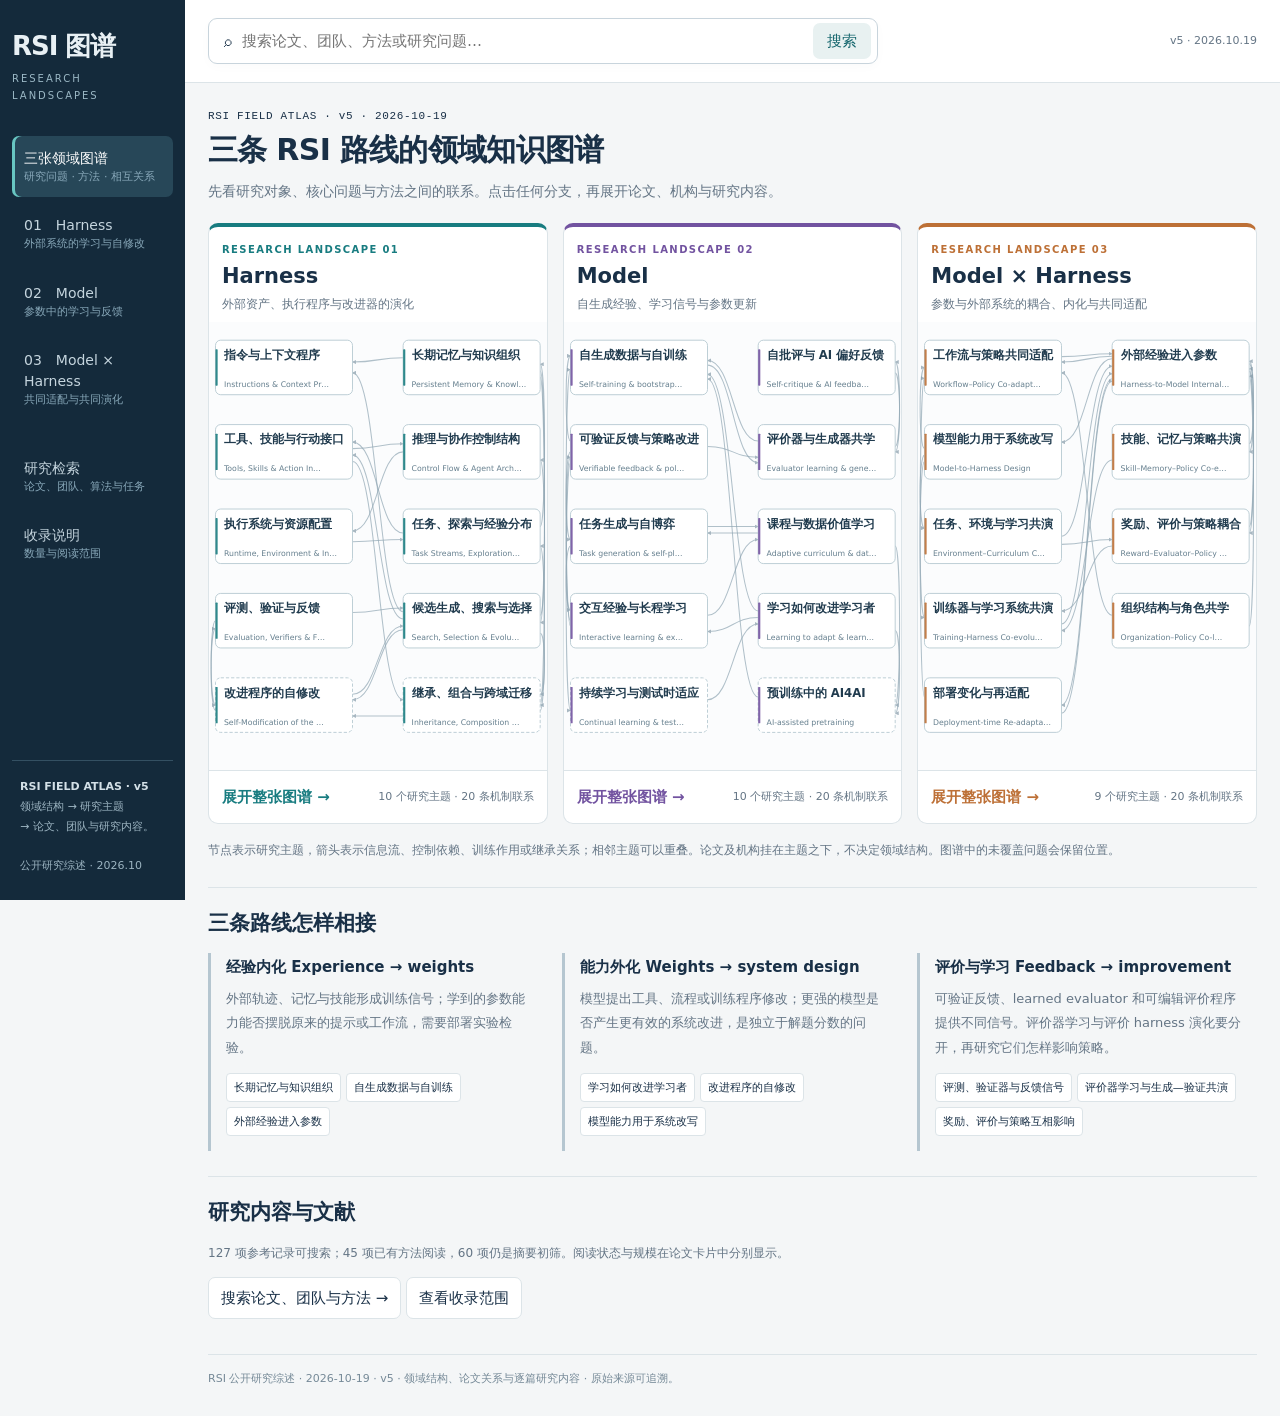
==== research/atlas/index.html @ c755823e "Rebuild RSI atlas around three field knowledge graphs and source-corrected paper explanations" ====
<!doctype html><html lang="zh-CN"><head><meta charset="utf-8"><meta name="viewport" content="width=device-width,initial-scale=1"><title>RSI 领域知识图谱 v5 · Harness / Model / Co-evolution</title><style>
:root{--ink:#193047;--muted:#647585;--line:#dce4e8;--bg:#f4f6f7;--h:#187c80;--m:#7253a0;--x:#bd7036;--paper:#fff;--soft:#edf2f4}*{box-sizing:border-box}body{margin:0;background:var(--bg);color:var(--ink);font:15px/1.75 system-ui,-apple-system,"Segoe UI","Microsoft YaHei",sans-serif}button,input,select{font:inherit}button,a{touch-action:manipulation}button{cursor:pointer;color:inherit}button:focus-visible,a:focus-visible,input:focus-visible,select:focus-visible,[tabindex]:focus-visible{outline:3px solid #d1a346;outline-offset:3px}a{color:var(--h);text-decoration:none}a:hover{text-decoration:underline}button{border:1px solid var(--line);background:white;border-radius:7px;padding:7px 12px}button:hover{background:#edf4f5}button:disabled{opacity:.45;cursor:default}.shell{display:grid;grid-template-columns:216px minmax(0,1fr);min-height:100vh}.sidebar{height:100vh;position:sticky;top:0;background:#142a3b;color:#e8f0f4;padding:29px 18px;display:flex;flex-direction:column}.brand{font-size:26px;font-weight:760;letter-spacing:-1px}.brand small{display:block;font-size:10px;font-weight:500;letter-spacing:2px;color:#9bb8c5}.nav{display:grid;gap:6px;margin-top:31px}.nav button{text-align:left;background:transparent;border:0;color:#c5d5de;padding:12px;font-size:14px;line-height:1.5}.nav button small{display:block;font-size:11px;color:#88a8b9}.nav button.active{background:#274758;color:white;box-shadow:inset 3px 0 #68c6c2}.nav button:hover{background:#203b4d}.nav .separate{margin-top:19px}.sidebar-note{margin-top:auto;font-size:11px;color:#9cb4c1;border-top:1px solid #345062;padding:16px 8px 0;line-height:1.8}.sidebar-note b{color:#d3e0e7}.body{min-width:0}.topbar{height:83px;padding:17px 33px;display:flex;align-items:center;gap:22px;border-bottom:1px solid var(--line);background:#ffffffed;position:sticky;top:0;z-index:5;backdrop-filter:blur(12px)}.searchbox{display:flex;align-items:center;gap:10px;max-width:670px;width:100%;border:1px solid #c8d4dc;border-radius:9px;padding:0 6px 0 15px;background:white;box-shadow:0 3px 12px #122c3e05}.searchbox input{border:0;outline:none;padding:9px 0;min-width:0;flex:1;background:transparent;color:var(--ink)}.searchbox button{border:0;background:#e8f1f1;color:#16676e;padding:5px 14px}.date{font-size:11px;color:var(--muted);white-space:nowrap;margin-left:auto}.content{padding:36px 34px 65px;max-width:1600px;margin:auto}.eyebrow{font-size:11px;letter-spacing:2px;color:var(--h);font-weight:750;margin-bottom:10px}h1{font-size:34px;line-height:1.35;letter-spacing:-.7px;margin:0 0 13px}h2{font-size:21px;line-height:1.5;margin:0 0 14px}h3{font-size:17px;line-height:1.5;margin:0 0 10px}p{margin:0 0 13px}.lead{font-size:16px;color:#566c7b;max-width:980px}.muted,.small{color:var(--muted)}.small{font-size:12px}.kicker{font-size:11px;letter-spacing:1.7px;font-weight:750}.route-cards{display:grid;grid-template-columns:repeat(3,minmax(0,1fr));gap:18px;margin:28px 0}.route-card{background:white;border:1px solid var(--line);border-top:3px solid var(--accent);border-radius:10px;overflow:hidden;display:flex;flex-direction:column}.route-card .inside{padding:22px 23px 14px}.route-card h2{font-size:23px;margin:5px 0 2px}.route-card .zh{font-size:13px;color:var(--muted);margin-bottom:13px}.count-row{display:flex;align-items:baseline;gap:7px;margin:9px 0}.count-row b{font-size:34px;font-weight:650;color:var(--accent)}.count-row span{font-size:12px;color:var(--muted)}.route-card .mini{width:100%;height:186px;background:#fafcfc;border-block:1px solid #edf1f3}.route-card .enter{border:0;border-radius:0;margin-top:auto;padding:13px 23px;text-align:left;color:var(--accent);font-weight:650}.route-card p{font-size:13px;line-height:1.8;min-height:69px}.summary-strip{display:grid;grid-template-columns:repeat(4,1fr);background:#eaf0f2;border:1px solid #dce5e8;border-radius:9px;padding:17px 23px;gap:16px}.summary-strip b{display:block;font-size:23px;font-weight:650}.summary-strip span{font-size:12px;color:var(--muted)}.twocol{display:grid;grid-template-columns:1.2fr 1fr;gap:24px;margin-top:28px}.panel{background:white;border:1px solid var(--line);border-radius:10px;padding:23px}.panel p{font-size:13px}.feature{padding:11px 0;border-bottom:1px solid #edf0f2}.feature:last-child{border:0}.feature strong{font-size:14px}.feature p{margin:3px 0;color:var(--muted);font-size:13px}.legend{display:flex;gap:16px;flex-wrap:wrap;font-size:11px;color:var(--muted);align-items:center}.line{display:inline-block;width:24px;border-top:2px solid #315f80;vertical-align:middle;margin-right:5px}.line.compare{border-color:#bd8642;border-top-style:dashed}.line.member{border-color:#b7c9ce}.route-head{border-left:4px solid var(--accent);padding-left:19px;margin:1px 0 21px}.route-head .lead{font-size:14px;max-width:1100px}.route-stats{display:flex;gap:8px;flex-wrap:wrap;margin:14px 0}.pill,.badge{display:inline-block;padding:3px 9px;background:#eef3f4;border:1px solid #dce6e9;border-radius:15px;font-size:11px;line-height:1.65}.pill.methods,.badge.methods{background:#e7f3ef;border-color:#bdd8cd;color:#276653}.pill.screened,.badge.screened{background:#f9f2e7;border-color:#e9d8b9;color:#8b622f}.badge.small-scale{background:#f1eef7;border-color:#d8cde9;color:#7253a0}.reading-paths{display:grid;grid-template-columns:repeat(3,1fr);gap:14px;margin-bottom:22px}.path{border:1px solid var(--line);background:white;border-radius:8px;padding:15px 17px}.path h3{font-size:14px}.path p{font-size:12px;color:var(--muted)}.path-links{display:flex;gap:5px;flex-wrap:wrap}.path-links button{font-size:11px;padding:3px 7px;border-radius:4px}.toolbar{display:flex;gap:9px;flex-wrap:wrap;align-items:center;margin-bottom:12px}.toolbar select{max-width:250px;border:1px solid #cddae1;background:white;border-radius:6px;padding:6px 9px;color:var(--ink);font-size:12px}.toolbar label{font-size:12px;color:var(--muted);display:flex;align-items:center;gap:5px}.toolbar .spacer{flex:1}.toolbar button{font-size:12px;padding:5px 10px}.graph-layout{display:grid;grid-template-columns:minmax(0,1fr) 292px;gap:17px;align-items:start}.graph-panel{border:1px solid #ccd9df;border-radius:9px;background:white;overflow:hidden}.graph-top{padding:13px 15px;display:flex;align-items:center;gap:15px;border-bottom:1px solid var(--line);font-size:12px}.graph-top b{font-size:13px}.graph-viewport{height:670px;overflow:auto;background:#f9fbfc;scrollbar-color:#b7cbd3 #edf1f4;position:relative}.graph-svg{font-family:system-ui,-apple-system,"Segoe UI","Microsoft YaHei",sans-serif;display:block;max-width:none;touch-action:auto}.graph-svg .node{cursor:pointer;outline:none}.graph-svg .work rect{fill:white;stroke:#c8d6df;stroke-width:1.25}.graph-svg .work.screened rect{stroke-dasharray:4 3}.graph-svg .work.selected rect{stroke:var(--accent);stroke-width:3;fill:#f1f8f7}.graph-svg .node:hover rect,.graph-svg .node:focus rect{stroke:#385f78;stroke-width:2.5}.graph-svg .node.dim{opacity:.25}.graph-svg .wire{fill:none;stroke:#bacbd2;stroke-width:1;opacity:.52}.graph-svg .paper-edge{fill:none;stroke:#3f698a;stroke-width:1.6;opacity:.62}.graph-svg .paper-edge.analytic{stroke:#b58445;stroke-dasharray:6 4}.graph-svg .paper-edge.focus{stroke-width:3;opacity:1}.graph-svg .paper-edge.dim{opacity:.08}.edge-hit{fill:none;stroke:transparent;stroke-width:15;cursor:pointer}.topic rect{fill:#eaf2f4;stroke:#bcd1d8;stroke-width:1.2}.topic text{font-size:15px;font-weight:650;fill:#284c61}.inspector{background:white;border:1px solid var(--line);border-radius:9px;padding:19px;max-height:725px;overflow:auto;position:sticky;top:101px}.inspector h2{font-size:19px;overflow-wrap:anywhere}.inspector p{font-size:13px}.inspector .label{font-size:10px;color:var(--muted);letter-spacing:1px;margin:17px 0 5px}.primary{background:#1a6272;color:white;border-color:#1a6272;width:100%;margin:7px 0}.primary:hover{background:#24566a}.org-tags{display:flex;gap:5px;flex-wrap:wrap;margin:8px 0}.org-tags button{font-size:10px;padding:3px 7px;border-radius:4px;color:#456278}.relation-item{border-top:1px solid var(--line);padding:11px 0;text-align:left}.relation-item button{border:0;padding:0;background:none;text-align:left;font-size:13px;color:var(--h)}.relation-item .small{font-size:10px}.relation-item p{font-size:12px;margin:4px 0}.context-box{background:#f0f5f6;padding:12px;border-radius:6px;margin:12px 0;font-size:12px}.graph-caption{padding:11px 15px;font-size:11px;color:var(--muted);border-top:1px solid var(--line)}details{margin-top:19px;border:1px solid var(--line);border-radius:8px;background:white}summary{cursor:pointer;padding:13px 17px;font-size:13px;font-weight:650}.details-body{padding:0 17px 15px}.related-strip{display:flex;gap:8px;flex-wrap:wrap}.related-strip button{font-size:12px;padding:5px 9px}.results-grid{display:grid;grid-template-columns:repeat(2,minmax(0,1fr));gap:14px}.result-card{background:white;border:1px solid var(--line);border-left:3px solid var(--accent,#8a9baa);border-radius:7px;padding:17px 19px;text-align:left}.result-card h3{font-size:17px;color:#185c7b;margin:8px 0 5px}.result-card .snippet{font-size:13px;margin:8px 0;color:#3e566b}.result-card .team{font-size:11px;color:var(--muted)}.result-card .bottom{display:flex;justify-content:space-between;align-items:center;margin-top:11px}.result-card button{font-size:11px;padding:4px 8px}.query-info{font-size:13px;color:var(--muted);margin:12px 0 18px}.empty{padding:45px;border:1px dashed #bdcdd6;text-align:center;color:var(--muted);grid-column:1/-1}.paper-modal{width:min(1080px,95vw);max-height:91vh;border:1px solid #ccd9df;border-radius:12px;padding:0;color:var(--ink);box-shadow:0 24px 100px #132c3b35;background:white}.paper-modal::backdrop{background:#122b3d8c;backdrop-filter:blur(3px)}.modal-head{padding:25px 31px 19px;border-bottom:1px solid var(--line);background:#f7f9fa;position:relative}.close{position:absolute;right:17px;top:15px;border:0;background:transparent;font-size:25px;padding:0 8px}.modal-head h2{font-size:26px;margin:7px 35px 6px 0;line-height:1.4}.official-title{font-size:12px;color:var(--muted);max-width:900px}.modal-body{padding:24px 31px 31px}.abstract-question{font-size:18px;line-height:1.65;border-left:3px solid var(--accent);padding-left:16px;margin-bottom:21px}.axis-grid{display:grid;grid-template-columns:1fr 1fr;gap:16px 24px}.axis{border-top:1px solid var(--line);padding-top:13px}.axis h3{font-size:14px;color:#244d64;display:flex;align-items:center;gap:8px;margin-bottom:7px}.axis .letter{font-size:11px;font-weight:700;color:var(--accent);background:#edf3f4;width:25px;height:25px;display:inline-grid;place-items:center;border-radius:4px}.axis p{font-size:14px;line-height:1.9;white-space:pre-line}.card-meta{margin:23px 0;background:#f4f7f8;border:1px solid #e2e8eb;border-radius:7px;padding:15px 18px;font-size:12px}.card-meta p{margin:5px 0}.card-meta b{color:#476373}.source-links{display:flex;gap:8px;flex-wrap:wrap;margin:11px 0}.source-links a{font-size:12px;border:1px solid var(--line);padding:4px 9px;border-radius:5px;background:white}.relationship-grid{display:grid;grid-template-columns:1fr 1fr;gap:0 22px}.backmap{font-size:12px;margin-top:12px}.notice{font-size:12px;color:#53697a;border-left:3px solid #c6d7df;padding:7px 13px;margin:14px 0}.footer{font-size:11px;color:#758997;margin-top:35px;border-top:1px solid var(--line);padding-top:14px}.coverage-table{width:100%;border-collapse:collapse;font-size:13px}.coverage-table th,.coverage-table td{padding:10px;border-bottom:1px solid var(--line);text-align:left}.source-status{font-size:11px;color:#667c89;margin:9px 0}.relation-examples{display:grid;gap:7px}.relation-examples button{text-align:left;font-size:12px}.mini text{font-family:inherit}.graph-toggle{background:#eef4f5;border:1px solid #cfdee5}.graph-toggle.active{background:#d7e8eb}.tablewrap{overflow:auto}.mobile-title{display:none}
@media(min-width:1800px){.content{padding-left:48px;padding-right:48px}}@media(max-width:1280px){.shell{grid-template-columns:185px minmax(0,1fr)}.sidebar{padding:24px 12px}.content{padding:28px 22px}.topbar{padding:15px 22px}.route-cards{gap:11px}.route-card .inside{padding:18px}.graph-layout{grid-template-columns:minmax(0,1fr) 255px}.inspector{padding:15px}.reading-paths{grid-template-columns:1fr 1fr}.route-card p{min-height:92px}.route-card .mini{height:170px}}@media(max-width:1050px){.graph-layout{grid-template-columns:1fr}.inspector{position:static;max-height:450px}.route-cards{grid-template-columns:1fr}.route-card p{min-height:0}.route-card .mini{height:200px}.route-card{display:grid;grid-template-columns:1fr 1fr}.route-card .enter{grid-column:1/-1}.summary-strip{grid-template-columns:1fr 1fr}.twocol{grid-template-columns:1fr}.results-grid{grid-template-columns:1fr}}@media(max-width:700px){.shell{display:block}.sidebar{position:static;height:auto;padding:16px 17px}.brand{font-size:22px}.brand small{display:none}.nav{display:flex;gap:3px;overflow-x:auto;margin-top:13px}.nav button{font-size:12px;white-space:nowrap;padding:8px 10px}.nav button small,.sidebar-note{display:none}.nav .separate{margin-top:0}.topbar{position:sticky;height:66px;padding:10px 15px;gap:4px}.date{display:none}.content{padding:25px 17px}h1{font-size:28px}.route-card{display:flex}.route-cards{gap:17px}.reading-paths,.axis-grid,.relationship-grid{grid-template-columns:1fr}.graph-viewport{height:550px}.modal-head,.modal-body{padding:20px}.modal-head h2{font-size:23px}.abstract-question{font-size:16px}.toolbar .spacer{display:none}.toolbar select{max-width:100%}.source-links a{font-size:11px}.summary-strip{padding:15px}.date{display:none}.graph-top{flex-wrap:wrap}.graph-caption{line-height:1.6}.graph-panel{border-radius:7px}}
@media print{.sidebar,.topbar,.toolbar,.close,.inspector,.footer{display:none}.shell{display:block}.content{padding:0}.graph-viewport{height:auto;overflow:visible}.paper-modal{position:static;display:block;width:100%;max-height:none;box-shadow:none;border:0}.axis{break-inside:avoid}.axis-grid{display:block}body{background:white}}
/* Field-level knowledge maps. Paper graphs remain a separate reading layer. */
:root{--domain-edge:#91a7b4}.sidebar{width:auto}.content{max-width:1720px;margin:0 auto;padding-top:24px}.domain-header{margin:0 0 20px}.domain-header h1{font-size:30px;line-height:1.35;margin:4px 0 8px}.domain-header p{margin:0;color:var(--muted);font-size:14px}.field-grid{display:grid;grid-template-columns:repeat(3,minmax(0,1fr));gap:15px}.field-card{min-width:0;background:white;border:1px solid var(--line);border-top:4px solid var(--accent);border-radius:10px;overflow:hidden}.field-head{padding:18px 18px 8px}.field-head .kicker{font-size:10px;font-weight:700;letter-spacing:.14em;color:var(--accent)}.field-head h2{margin:2px 0;font-size:23px}.field-head p{margin:2px 0;font-size:12px;line-height:1.7;color:var(--muted)}.field-network{display:block;width:100%;height:auto;background:#fbfcfd;font-family:system-ui,-apple-system,"Segoe UI","Microsoft YaHei",sans-serif}.field-network .concept-node{cursor:pointer;outline:none}.field-network .concept-box{fill:#fff;stroke:#b8cad2;stroke-width:1.4}.field-network .concept-node:hover .concept-box,.field-network .concept-node:focus .concept-box{stroke:var(--accent);stroke-width:2.4;fill:#f4f9fa}.field-network .selected .concept-box{fill:#edf6f6;stroke:var(--accent);stroke-width:2.8}.field-network .concept-node.dim{opacity:.25}.field-network .concept-edge{fill:none;stroke:var(--domain-edge);stroke-width:1.6;opacity:.7}.field-network .concept-edge.focus{stroke:var(--accent);stroke-width:2.7;opacity:1}.field-network .concept-edge.dim{opacity:.12}.field-network .concept-hit{fill:none;stroke:transparent;stroke-width:12;cursor:pointer}.field-network .concept-kind{fill:var(--accent);opacity:.9}.field-network .concept-node.meta .concept-box{stroke-dasharray:5 3}.field-foot{padding:12px 18px;border-top:1px solid var(--line);display:flex;gap:7px;align-items:center;justify-content:space-between}.field-foot button{border:0;background:none;color:var(--accent);padding:3px 0;font-weight:650}.field-foot span{font-size:11px;color:var(--muted)}.map-caption{font-size:12px;color:var(--muted);margin:16px 0 20px;line-height:1.8}.concept-crossings{margin-top:25px;border-top:1px solid var(--line);padding-top:20px}.concept-crossings h2{font-size:21px;margin:0 0 14px}.bridge-grid{display:grid;grid-template-columns:repeat(3,minmax(0,1fr));gap:14px}.bridge{border-left:3px solid #b5c6d0;padding:3px 15px}.bridge h3{font-size:15px;margin:0 0 8px}.bridge p{font-size:13px;line-height:1.9;color:var(--muted);margin:0}.mode-bar{display:flex;gap:6px;align-items:center;margin:14px 0}.mode-bar button{padding:7px 14px;border:1px solid var(--line);border-radius:6px;background:white}.mode-bar button.active{background:var(--ink);border-color:var(--ink);color:#fff}.mode-bar .small{margin-left:auto}.domain-layout{display:grid;grid-template-columns:minmax(0,1fr) 340px;gap:18px;align-items:start}.domain-canvas{background:#fff;border:1px solid var(--line);border-radius:9px;overflow:hidden}.domain-canvas .field-network{min-height:420px}.canvas-label{padding:12px 18px;border-bottom:1px solid var(--line);display:flex;gap:15px;align-items:center;font-size:13px}.canvas-label button{margin-left:auto;font-size:12px;background:white;border:1px solid var(--line);border-radius:5px;padding:3px 8px}.domain-inspector{border:1px solid var(--line);background:white;border-radius:9px;padding:21px;max-height:820px;overflow:auto;position:sticky;top:100px}.domain-inspector h2{font-size:21px;line-height:1.45;margin:5px 0 3px}.domain-inspector .en-title{font-size:12px;color:var(--muted);margin:0 0 16px}.domain-inspector p{font-size:13px;line-height:1.9;margin:12px 0}.domain-inspector h3{font-size:13px;margin:20px 0 8px}.topic-list{display:flex;flex-wrap:wrap;gap:6px}.topic-chip{display:inline-block;font-size:12px;line-height:1.65;padding:5px 9px;background:#f0f5f7;border:1px solid #e0e9ed;border-radius:5px}.topic-relation{border-top:1px solid var(--line);padding:10px 0}.topic-relation button{font-size:13px;text-align:left;color:var(--accent);padding:0;border:0;background:transparent}.topic-relation p{font-size:12px;color:var(--muted);margin:4px 0}.source-notes{font-size:11px;color:var(--muted)}.source-notes a{margin-right:8px}.flow-strip{display:flex;flex-wrap:wrap;gap:6px;align-items:center;padding:12px 0 16px}.flow-strip span{padding:6px 10px;background:white;border:1px solid var(--line);border-radius:5px;font-size:12px}.flow-strip i{font-style:normal;color:var(--accent)}.domain-lower{margin-top:22px}.domain-lower h2{font-size:20px;margin:0 0 12px}.facet-grid{display:grid;grid-template-columns:repeat(3,minmax(0,1fr));gap:13px}.facet{padding:16px;border:1px solid var(--line);background:#fff;border-radius:8px}.facet h3{margin:0 0 6px;font-size:14px}.facet p{font-size:12px;color:var(--muted);margin:0;line-height:1.9}.attachment-list{display:grid;grid-template-columns:repeat(3,minmax(0,1fr));gap:12px}.attachment{padding:15px;border:1px solid var(--line);border-radius:8px;background:#fff;min-width:0}.attachment .work-name{font-size:16px;font-weight:700;text-align:left;background:none;border:0;padding:0;color:var(--accent)}.attachment p{font-size:12px;line-height:1.8;margin:7px 0}.attachment .team{font-size:11px;color:var(--muted)}.attachment .small{font-size:11px}.attachment .badge{font-size:10px}.mapping-title{display:flex;align-items:center;flex-wrap:wrap;gap:12px;margin-bottom:12px}.mapping-title h2{margin:0;margin-right:auto}.mapping-title label{font-size:12px}.mapping-title select{padding:5px;max-width:200px;background:white;border:1px solid var(--line)}.version-stamp{font-family:monospace;color:var(--accent);font-size:11px;letter-spacing:.06em}.empty-concept{padding:20px;border:1px dashed #b6cad2;border-radius:7px;background:#f6fafb}.domain-inspector ul{padding-left:18px;margin:8px 0}.domain-inspector li{font-size:13px;line-height:1.9;margin-bottom:6px}.field-example-note{font-size:11px;color:var(--muted);padding:7px 18px 12px;margin:0}.node-kind-legend{font-size:11px;display:flex;flex-wrap:wrap;gap:12px;color:var(--muted)}.node-kind-legend span:before{content:'';display:inline-block;width:8px;height:8px;border:1px solid var(--accent);border-radius:2px;margin-right:5px}.node-kind-legend .meta:before{border-style:dashed}.paper-domain-tags{margin:13px 0;display:flex;gap:6px;flex-wrap:wrap}.paper-domain-tags button{font-size:12px;padding:5px 9px;border:1px solid #c9dce1;color:#286675;background:#f4f9fa;border-radius:5px}.domain-edge-detail{font-size:13px;line-height:1.9}.domain-navtopics{display:flex;flex-wrap:wrap;gap:5px;margin:12px 0}.domain-navtopics button{font-size:11px;padding:4px 7px;background:white;border:1px solid var(--line);border-radius:4px}
@media(max-width:1450px){.shell{grid-template-columns:185px minmax(0,1fr)}.sidebar{padding:24px 12px}.content{padding-left:23px;padding-right:23px}.topbar{padding-left:23px;padding-right:23px}.field-head{padding:14px 13px 5px}.field-foot{padding:10px 13px}.field-head h2{font-size:21px}.domain-layout{grid-template-columns:minmax(0,1fr) 300px}.domain-inspector{padding:16px}}
@media(max-width:1150px){.field-grid{gap:9px}.field-head h2{font-size:19px}.field-head p{font-size:11px}.domain-layout{grid-template-columns:1fr}.domain-inspector{position:static;max-height:none}.domain-canvas .field-network{max-height:760px}.attachment-list{grid-template-columns:repeat(2,minmax(0,1fr))}.facet-grid{grid-template-columns:1fr 1fr}}
@media(max-width:850px){.field-grid{grid-template-columns:1fr}.field-card{max-width:560px;width:100%;margin:0 auto}.field-head h2{font-size:25px}.field-head p{font-size:13px}.bridge-grid,.facet-grid{grid-template-columns:1fr}.domain-header h1{font-size:26px}.content{padding:22px 16px}.domain-canvas{overflow:auto}.domain-canvas .field-network{min-width:570px;min-height:0}.attachment-list{grid-template-columns:1fr}.field-foot{font-size:14px}.mode-bar{flex-wrap:wrap}.mode-bar .small{margin-left:0}.domain-inspector h2{font-size:22px}.domain-inspector p{font-size:14px}.field-grid{gap:22px}.mapping-title select{max-width:100%}}
@media print{.field-grid{grid-template-columns:1fr}.field-card{break-inside:avoid}.domain-layout{display:block}.domain-inspector{max-height:none}.field-network{break-inside:avoid}.mode-bar,.field-foot button{display:none}}

.field-network{font-family:system-ui,-apple-system,"Segoe UI","Microsoft YaHei",sans-serif}.concept-edge-label{font-size:17px;font-weight:650;fill:var(--accent);paint-order:stroke;stroke:#fff;stroke-width:6px;stroke-linejoin:round;pointer-events:none}

.domain-graph-scroll{min-width:0;overflow:auto}.domain-canvas.expanded .domain-graph-scroll{max-height:740px}.domain-canvas.expanded .field-network{max-height:none}.canvas-label>div{display:flex;gap:5px}.canvas-label{flex-wrap:wrap;gap:8px}.field-subtopic{font-weight:400}

</style></head><body><div class="shell"><aside class="sidebar"><div class="brand">RSI 图谱<small>RESEARCH LANDSCAPES</small></div><nav class="nav" aria-label="研究路线"><button data-nav="overview">三张领域图谱<small>研究问题 · 方法 · 相互关系</small></button><button data-nav="harness">01　Harness<small>外部系统的学习与自修改</small></button><button data-nav="model">02　Model<small>参数中的学习与反馈</small></button><button data-nav="hybrid">03　Model × Harness<small>共同适配与共同演化</small></button><button data-nav="search" class="separate">研究检索<small>论文、团队、算法与任务</small></button><button data-nav="coverage">收录说明<small>数量与阅读范围</small></button></nav><div class="sidebar-note"><b>RSI FIELD ATLAS · v5</b><br>领域结构 → 研究主题<br>→ 论文、团队与研究内容。<br><br>公开研究综述 · 2026.10</div></aside><div class="body"><header class="topbar"><form class="searchbox" id="search-form"><span aria-hidden="true">⌕</span><input id="global-search" type="search" placeholder="搜索论文、团队、方法或研究问题…" aria-label="搜索研究图谱" autocomplete="off"><button type="submit">搜索</button></form><span class="date">v5 · 2026.10.19</span></header><main class="content" id="main"></main></div></div><dialog id="paper-dialog" class="paper-modal" aria-labelledby="paper-title"><div id="paper-content"></div></dialog><script id="literature-data" type="application/json">{"version":"5.0.0","updated":"2026-10-19","title":"RSI 领域知识图谱","scope":"公开文献的领域主题图、论文关系图与阅读档案；领域结构为综述组织，论文归属可随证据修订。","field":{"version":"1.0.0","updated":"2026-10-19","purpose":"先组织科学与工程问题，再将公开工作及团队挂接到机制位置。图谱是可修订的综述结构，不宣称已证明本体完备。","routes":[{"id":"harness","title":"Harness","tagline":"外部资产、执行程序与改进器的演化","definition":"在这一主线中，主要学习与演化对象是 foundation model 参数之外、决定代理行为和改进过程的持久状态与可执行程序。基础模型通常保持冻结；若研究同时更新模型参数，则可与 Model × Harness 图建立连接。","central_question":"什么被改写，怎样产生下一次改进？","reading_key":"先看可修改对象，再沿“反馈→更新→选择→继承”的有向关系读图，最后看论文及团队占据哪些位置。不同节点是资产、机制或研究问题，不能用作互斥标签。","research_question":"哪些程序修改既提高任务表现，又改善后续搜索、反馈利用与跨任务继承？","scene":"一个代理在真实任务或实验环境中运行，留下行动轨迹、工具错误、结果与成本。系统据此修改提示、知识、技能或执行代码，把候选放回任务中比较；被保留的资产进入后续任务。递归研究进一步把“如何发现问题、提出并实施修改”的程序也放入可编辑范围，由更新后的系统继续推进改进。","loop":["运行任务并收集轨迹","定位失败、机会与成本","生成对具体资产的修改","执行验证并选择候选","继承、组合和再次使用"],"facets":[{"title":"资产 ≠ 更新算法","text":"Prompt、memory、tool、workflow 是可以改变什么；reflection、evolution、MCTS 是怎样改变。相同算法可以作用于不同资产，同一工作也可跨多个资产。"},{"title":"优化目标系统 ≠ 改写优化器","text":"ADAS、GEPA 和 AFlow 可以持续产生更强候选，但外层搜索器可保持固定。STOP、Promptbreeder、HyperAgents 进一步把某些改进机制纳入修改。"},{"title":"持久能力 ≠ 临时轨迹","text":"当前任务的反思与即时工具生成首先是在线适应；只有明确保留并在后续任务复用，才能讨论跨任务能力积累。"},{"title":"改进器自改 ≠ 全系统可改","text":"DGM 的档案维护和父代选择固定；HyperAgents 的主实验也保留手工父代选择。须记录实际可编辑边界，而不是用“递归”一词抹去边界。"},{"title":"参数规模 ≠ 研究质量","text":"冻结模型的 harness 方法需要看机制、迁移、预算和比较是否有解释力；参数规模是实验条件，不能单独替代研究价值判断。"}],"open_questions":[{"title":"什么样的经验能够成为跨任务、跨模型仍然有效的程序改进？","text":"从当前任务中得到的提示、技能和代码补丁，哪些依赖原模型与环境，哪些能组合为可迁移能力？如何避免长期积累后相互干扰、过时或上下文膨胀？ 现有工作已经展示局部迁移和长期记忆机制，但不能由单一分布、有限任务上的迁移推出开放任务流中的持续泛化。"},{"title":"什么改进会同时提升解题能力和产生下一轮改进的能力？","text":"更高 solve rate 是否提高给定预算内发现有效修改的概率？若解题与改进技能不对齐，哪些元层表示、反馈和可编辑边界有帮助？ DGM 和 HyperAgents 已研究自指更新与元层迁移；有限轮次收益还不能建立跨领域、跨预算持续提高改进效率的一般规律。"},{"title":"评价器与任务分布都变化时，系统怎样保持进步的方向？","text":"学习中的 evaluator 如何与任务真值、实际效用和旧版本保持联系？怎样区分真实能力提升、评价器偏好变化与重复选择造成的过拟合？ 共同演化与评价锚点已有方法；开放任务中真值稀少、目标变化和长期比较仍不是已解决的一般问题。"}],"nodes":[{"id":"h-instructions","title":"指令与上下文程序","english":"Instructions & Context Programs","kind":"asset","question":"在权重不变时，怎样改变模型看到的信息和执行指令，使行为稳定改善？","definition":"可修改的对象包括 system prompt、模块提示、few-shot examples、上下文组装与压缩规则。文件只是存储载体；研究对象是这些内容对条件生成和后续工具调用的控制作用。","subtopics":["任务提示与模块提示","示例选择与排序","context assembly / compression","可执行规范与格式约束","反思形成的 playbook"],"mechanisms":["基于执行轨迹的语言反思","候选提示变异与组合","按模块优化提示","增量编辑与去重"],"example_work_ids":["promptbreeder","gepa","opro","ace"],"source_urls":["https://arxiv.org/html/2309.16797v1","https://arxiv.org/pdf/2507.19457v2","https://arxiv.org/abs/2309.03409","https://arxiv.org/html/2510.04618v1"],"layout":{"column":0,"row":0},"kind_label":"可修改的外部资产"},{"id":"h-memory","title":"长期记忆与知识组织","english":"Persistent Memory & Knowledge","kind":"asset","question":"哪些经历应跨任务保留，怎样抽象、检索、修订并消除相互矛盾的经验？","definition":"外部记忆保留模型参数之外的可更新状态：episodic traces、经验规则、检索索引、知识库和效用估计。存入更多记录不自动等于学得更多；关键在后续决策是否有效使用这些记录。","subtopics":["episodic / semantic memory","经验提炼与抽象","检索、排序与记忆效用","冲突、过时知识与遗忘","跨任务知识整合","知识库、数据库与可检索状态"],"mechanisms":["轨迹总结与增量合并","相似度检索与效用排序","回报更新检索价值","基于使用反馈的记忆修订"],"example_work_ids":["ace","memrl","mem2evolve","continual-harness"],"source_urls":["https://arxiv.org/html/2510.04618v1","https://arxiv.org/html/2601.03192v1","https://arxiv.org/abs/2604.10923","https://arxiv.org/abs/2605.09998"],"layout":{"column":0,"row":1},"kind_label":"可修改的外部资产"},{"id":"h-capabilities","title":"工具、技能与行动接口","english":"Tools, Skills & Action Interfaces","kind":"asset","question":"代理如何从重复操作中创造可调用能力，并把已有能力组合成更长的任务？","definition":"可修改对象是可执行工具代码、技能程序、工具说明、输入输出契约及发现与调用方式。Skills、plugins、MCP 是能力暴露和复用的不同载体；安装或调用现成工具本身不构成自改进。","subtopics":["tool synthesis / API construction","代码技能与语言技能","插件、skills、MCP / API 与调用协议","技能组合与依赖","技能测试、修复与淘汰"],"mechanisms":["探索后封装可执行程序","执行错误驱动修复","检索已有技能并组合","评测反馈驱动技能编辑"],"example_work_ids":["voyager","skillweaver","skillopt","live-swe-agent"],"source_urls":["https://arxiv.org/html/2305.16291v2","https://arxiv.org/html/2504.07079v1","https://arxiv.org/abs/2605.23904","https://arxiv.org/html/2511.13646v1"],"layout":{"column":0,"row":2},"kind_label":"可修改的外部资产"},{"id":"h-control","title":"推理与协作控制结构","english":"Control Flow & Agent Architecture","kind":"asset","question":"何时规划、行动、反思、调用工具或委派，以及多个代理之间怎样交换信息？","definition":"结构包括控制流、信息流、角色分工、模型调用路由、停止条件和重试策略。工作流图是其中一种表示；代码还可以表达循环、条件、动态工具和运行时生成的子任务。","subtopics":["规划与反思调度","条件、循环与终止","multi-agent roles / communication","模型与专家路由","并行搜索和结果聚合"],"mechanisms":["代码空间中的架构搜索","图结构搜索与进化","MCTS 分配工作流探索","执行反馈修订控制逻辑"],"example_work_ids":["adas","aflow","agentbreeder","harnessdev"],"source_urls":["https://arxiv.org/html/2408.08435v1","https://arxiv.org/html/2410.10762v4","https://arxiv.org/abs/2502.00757","https://arxiv.org/abs/2609.01437"],"layout":{"column":1,"row":0},"kind_label":"可修改的外部资产"},{"id":"h-runtime","title":"执行系统与资源配置","english":"Runtime, Environment & Infrastructure","kind":"asset","question":"怎样让同一模型用更少的时间、调用与资源完成更可靠的任务，并使系统改动可以运行？","definition":"包括 REPL、文件与进程状态、执行环境、依赖、调度、缓存、上下文预算、错误恢复与部署配置。须区分代理自己的运行环境，与被研究的外部任务环境；也须区分优化外部基础设施和改造自身 harness。","subtopics":["persistent execution / REPL","工具沙箱与依赖环境","并行、缓存与调用预算","错误恢复及状态恢复","软硬件与推理服务优化"],"mechanisms":["执行剖析和瓶颈定位","可运行代码补丁","性能—费用联合选择","在多个环境复用执行机制"],"example_work_ids":["sica","sol-pi","prime-agent","alphaevolve"],"source_urls":["https://arxiv.org/html/2504.15228v1","https://arxiv.org/html/2609.20519v1","https://arxiv.org/abs/2608.23552","https://arxiv.org/abs/2506.13131"],"layout":{"column":1,"row":1},"kind_label":"可修改的外部资产"},{"id":"h-experience","title":"任务、探索与经验分布","english":"Task Streams, Exploration & Curriculum","kind":"feedback","question":"系统下一步做什么，才能同时获得有用成果和改善自身所需的信息？","definition":"任务选择决定可以观察到的失败和成功。研究包括开放任务流、自动课程、主动探索、失败挖掘与迁移任务选择；课程和环境生成器在部分研究中固定，在另一些研究中也可能成为更新对象。","subtopics":["自动课程与能力边界","任务流及分布变化","失败发现与诊断","探索和 exploitation","同任务适应与跨任务积累"],"mechanisms":["根据进度生成下一任务","从失败轨迹选择改进问题","任务路由与专家选择","跨环境复用已有技能"],"example_work_ids":["voyager","continual-harness","adaptive-auto-harness","self-harness"],"source_urls":["https://arxiv.org/html/2305.16291v2","https://arxiv.org/abs/2605.09998","https://arxiv.org/abs/2606.01770","https://arxiv.org/abs/2606.09498"],"layout":{"column":1,"row":2},"kind_label":"经验分布"},{"id":"h-evaluation","title":"评测、验证器与反馈信号","english":"Evaluation, Verifiers & Feedback","kind":"feedback_asset","question":"什么变化算真实进步？反馈不足或评价器自己变化时，怎样继续可靠比较系统版本？","definition":"反馈可来自可执行测试、环境回报、人工评价或模型评审；它既指导更新，也决定版本选择。评价器代码和提示可以被优化，但其改进需要独立的任务结果或可信锚点支撑。","subtopics":["verifiable tests / environment reward","语言反馈与错误归因","模型评审及校准","代价、延迟和回归","评价器更新与历史结果可比性"],"mechanisms":["阶段性评估和多保真选择","外部测试验证候选","评审器与任务代理共同演化","更新评价器后重评或校准记录"],"example_work_ids":["red-queen-godel-machine","hgm","gepa","rrsi"],"source_urls":["https://arxiv.org/html/2606.26294v3","https://arxiv.org/html/2510.21614v1","https://arxiv.org/pdf/2507.19457v2","https://arxiv.org/html/2609.24972v1"],"layout":{"column":2,"row":0},"kind_label":"反馈与可修改评价","short_title":"评测、验证与反馈"},{"id":"h-search","title":"候选生成、搜索与选择","english":"Search, Selection & Evolution","kind":"update_mechanism","question":"如何在昂贵、噪声大而组合复杂的程序空间中找到有积累价值的修改？","definition":"这是作用于不同资产的更新机制，而不是一种独立资产。反思给出修改方向，搜索决定探索分配，选择决定继承哪些候选；档案和种群可以保留暂时非最优但有用的中间方案。","subtopics":["reflection-guided proposals","evolution / crossover","MCTS / bandit allocation","Pareto selection","archives / stepping stones"],"mechanisms":["基于反馈的程序变异","多分支搜索与重组","分层评估分配计算","根据后代收益选择父代"],"example_work_ids":["gepa","aflow","dgm","hgm","shinkaevolve"],"source_urls":["https://arxiv.org/pdf/2507.19457v2","https://arxiv.org/html/2410.10762v4","https://arxiv.org/html/2505.22954v3","https://arxiv.org/html/2510.21614v1","https://arxiv.org/abs/2509.19349"],"layout":{"column":2,"row":1},"kind_label":"更新机制"},{"id":"h-improver","title":"改进程序的自修改","english":"Self-Modification of the Improver","kind":"recursive_boundary","question":"更新后的系统能否参与下一轮更新，并改变提出、实施或组织改进的方法？","definition":"把 task agent 与改进器区分开：自动优化目标系统，不必然修改优化器。真正需要定位的是哪些改进程序可编辑、修改后是否被下一代执行，以及父代选择、评价、预算等外层机制仍有哪些固定部分。","subtopics":["self-editing task agent","可演化的 mutation prompt","editable meta-agent","元层诊断和实验策略","固定外层控制的边界"],"mechanisms":["改进器以自身代码为输入","更新任务逻辑与元代理逻辑","后继改进器继续提出修改","测试改进策略的跨任务迁移"],"example_work_ids":["stop","promptbreeder","dgm","hyperagents"],"source_urls":["https://arxiv.org/pdf/2310.02304v3","https://arxiv.org/html/2309.16797v1","https://arxiv.org/html/2505.22954v3","https://arxiv.org/html/2603.19461v1"],"layout":{"column":2,"row":2},"kind_label":"递归边界"},{"id":"h-inheritance","title":"继承、组合与跨域迁移","english":"Inheritance, Composition & Transfer","kind":"outcome","question":"一次修改如何成为后续仍可调用的能力，而非只对当前任务有效的临时技巧？","definition":"继承对象可以是提示、记忆、技能、程序版本或搜索经验。需要分别观察同任务复用、跨任务迁移、跨模型迁移以及改进策略迁移；这些能力不同，不能用一个总分代替。","subtopics":["跨 episode 继承","模块与技能的组合","跨模型迁移","跨任务与环境迁移","改进策略的迁移"],"mechanisms":["版本与谱系档案","技能检索和依赖复用","模块整合及回归测试","固定预算下比较迁移后改进"],"example_work_ids":["voyager","adas","hyperagents","modular-rsi","skillopt"],"source_urls":["https://arxiv.org/html/2305.16291v2","https://arxiv.org/html/2408.08435v1","https://arxiv.org/html/2603.19461v1","https://arxiv.org/html/2609.14857v2","https://arxiv.org/abs/2605.23904"],"layout":{"column":3,"row":1},"kind_label":"继承与迁移"}],"edges":[{"id":"field-harness-01","source":"h-memory","target":"h-instructions","label":"检索后进入上下文","explanation":"被检索的经验改变模型下一步看到的信息；长时记忆与单次上下文是两种不同状态。","example_work_ids":["ace","memrl"],"source_urls":["https://arxiv.org/html/2510.04618v1","https://arxiv.org/html/2601.03192v1"],"evidence":"survey_structure"},{"id":"field-harness-02","source":"h-experience","target":"h-memory","label":"轨迹形成经验","explanation":"任务交互产生可总结、可修订的持久记录。","example_work_ids":["ace","continual-harness"],"source_urls":["https://arxiv.org/html/2510.04618v1","https://arxiv.org/abs/2605.09998"],"evidence":"survey_structure"},{"id":"field-harness-03","source":"h-experience","target":"h-capabilities","label":"探索产生新技能","explanation":"完成课程或探索网页后，把有效操作封装为可调用技能。","example_work_ids":["voyager","skillweaver"],"source_urls":["https://arxiv.org/html/2305.16291v2","https://arxiv.org/html/2504.07079v1"],"evidence":"survey_structure"},{"id":"field-harness-04","source":"h-capabilities","target":"h-control","label":"扩展可调用动作","explanation":"新工具扩大动作空间，控制逻辑决定何时调用与组合。","example_work_ids":["voyager","live-swe-agent"],"source_urls":["https://arxiv.org/html/2305.16291v2","https://arxiv.org/html/2511.13646v1"],"evidence":"survey_structure"},{"id":"field-harness-05","source":"h-control","target":"h-runtime","label":"在执行系统中实现","explanation":"同一工作流需要具体的调用、状态与错误处理实现，运行成本也随之改变。","example_work_ids":["sica","harnessdev"],"source_urls":["https://arxiv.org/html/2504.15228v1","https://arxiv.org/abs/2609.01437"],"evidence":"survey_structure"},{"id":"field-harness-06","source":"h-runtime","target":"h-experience","label":"产生轨迹与故障","explanation":"执行日志、异常和运行代价决定系统可以学习哪些失败。","example_work_ids":["sica","self-harness"],"source_urls":["https://arxiv.org/html/2504.15228v1","https://arxiv.org/abs/2606.09498"],"evidence":"survey_structure"},{"id":"field-harness-07","source":"h-evaluation","target":"h-search","label":"提供比较与选择信号","explanation":"评价结果影响候选保留、父代采样及下一步探索预算。","example_work_ids":["aflow","hgm"],"source_urls":["https://arxiv.org/html/2410.10762v4","https://arxiv.org/html/2510.21614v1"],"evidence":"survey_structure"},{"id":"field-harness-08","source":"h-search","target":"h-instructions","label":"产生并选择提示修改","explanation":"反思、变异和 Pareto 选择可以作用于提示空间。","example_work_ids":["gepa","promptbreeder"],"source_urls":["https://arxiv.org/pdf/2507.19457v2","https://arxiv.org/html/2309.16797v1"],"evidence":"survey_structure"},{"id":"field-harness-09","source":"h-search","target":"h-control","label":"搜索控制程序","explanation":"搜索算法也可以修改循环、角色与 LLM 调用次序。","example_work_ids":["adas","aflow"],"source_urls":["https://arxiv.org/html/2408.08435v1","https://arxiv.org/html/2410.10762v4"],"evidence":"survey_structure"},{"id":"field-harness-10","source":"h-search","target":"h-capabilities","label":"选择工具与技能版本","explanation":"技能候选通过执行或任务反馈被保留和修复。","example_work_ids":["skillopt","skillweaver"],"source_urls":["https://arxiv.org/abs/2605.23904","https://arxiv.org/html/2504.07079v1"],"evidence":"survey_structure"},{"id":"field-harness-11","source":"h-memory","target":"h-search","label":"提供既往搜索经验","explanation":"历史失败、候选和执行结果可以改善后续提案，不一定改变搜索算法本身。","example_work_ids":["adas","group-evolving-agents"],"source_urls":["https://arxiv.org/html/2408.08435v1","https://arxiv.org/abs/2602.04837"],"evidence":"survey_structure"},{"id":"field-harness-12","source":"h-improver","target":"h-search","label":"改写改进策略","explanation":"当改进器可编辑时，后继系统可以改变诊断和提案方法；外层选择机制是否可改需逐项说明。","example_work_ids":["hyperagents","stop"],"source_urls":["https://arxiv.org/html/2603.19461v1","https://arxiv.org/pdf/2310.02304v3"],"evidence":"survey_structure"},{"id":"field-harness-13","source":"h-search","target":"h-improver","label":"把改进器作为候选对象","explanation":"被搜索的程序可以恰好就是产生下一轮修改的程序，形成自指更新。","example_work_ids":["stop","promptbreeder"],"source_urls":["https://arxiv.org/pdf/2310.02304v3","https://arxiv.org/html/2309.16797v1"],"evidence":"survey_structure"},{"id":"field-harness-14","source":"h-evaluation","target":"h-improver","label":"评价后代改进能力","explanation":"任务分数之外，需观察改进器在给定预算内产生更强后代的能力。","example_work_ids":["hyperagents","aide2"],"source_urls":["https://arxiv.org/html/2603.19461v1","https://arxiv.org/html/2609.26457v1"],"evidence":"survey_structure"},{"id":"field-harness-15","source":"h-improver","target":"h-evaluation","label":"可更新评审组件","explanation":"改进程序可以产生新评价器；采用新评价器改变了后续搜索的信号。","example_work_ids":["red-queen-godel-machine"],"source_urls":["https://arxiv.org/html/2606.26294v3"],"evidence":"survey_structure"},{"id":"field-harness-16","source":"h-search","target":"h-inheritance","label":"保留分支与中间方案","explanation":"谱系档案允许当前非最优候选成为未来改进的起点。","example_work_ids":["dgm","hgm"],"source_urls":["https://arxiv.org/html/2505.22954v3","https://arxiv.org/html/2510.21614v1"],"evidence":"survey_structure"},{"id":"field-harness-17","source":"h-capabilities","target":"h-inheritance","label":"技能可以复用与组合","explanation":"可执行技能是跨任务继承的一种具体载体。","example_work_ids":["voyager","skillweaver"],"source_urls":["https://arxiv.org/html/2305.16291v2","https://arxiv.org/html/2504.07079v1"],"evidence":"survey_structure"},{"id":"field-harness-18","source":"h-memory","target":"h-inheritance","label":"知识跨任务保留","explanation":"持久知识要经后续使用才能转化为能力，而非只增加存储量。","example_work_ids":["memrl","ace"],"source_urls":["https://arxiv.org/html/2601.03192v1","https://arxiv.org/html/2510.04618v1"],"evidence":"survey_structure"},{"id":"field-harness-19","source":"h-inheritance","target":"h-experience","label":"已有能力改变后续探索","explanation":"继承的技能使更复杂任务可达，进而改变将来收集到的经验。","example_work_ids":["voyager","mem2evolve"],"source_urls":["https://arxiv.org/html/2305.16291v2","https://arxiv.org/abs/2604.10923"],"evidence":"survey_structure"},{"id":"field-harness-20","source":"h-inheritance","target":"h-improver","label":"改进经验可跨域使用","explanation":"迁移的不仅可以是解题程序，也可以是产生改进的策略；须由对应的迁移实验确认。","example_work_ids":["hyperagents"],"source_urls":["https://arxiv.org/html/2603.19461v1"],"evidence":"survey_structure"}],"mappings":[{"work_id":"stop","topic_ids":["h-improver","h-search","h-evaluation"],"summary":"改进程序源码。后继改进程序继续改写自身；模型冻结。","source_urls":["https://arxiv.org/pdf/2310.02304v3"],"source_location":"arXiv:2310.02304v3（COLM 2024），§3–5，Algorithm 1，Figure 4，Table 1。","basis":"方法段落支持","primary_route":"harness"},{"work_id":"promptbreeder","topic_ids":["h-instructions","h-search","h-improver"],"summary":"任务提示；变异提示。变异提示也参与演化；不是权重训练。","source_urls":["https://arxiv.org/html/2309.16797v1","https://arxiv.org/pdf/2309.16797v1"],"source_location":"arXiv:2309.16797v1，§3–6、Figure 1–2、Table 1；ICML 2024 论文页面核对出版信息。","basis":"方法段落支持","primary_route":"harness"},{"work_id":"godel-agent","topic_ids":["h-control","h-improver"],"summary":"代理控制代码。自修改的具体范围与跨任务继承仍需方法全文确认。","source_urls":["https://github.com/Arvid-pku/Godel_Agent","https://aclanthology.org/2025.acl-long.1354.pdf"],"source_location":"摘要与既有来源记录","basis":"摘要初筛定位，非完整方法结论","primary_route":"harness"},{"work_id":"adas","topic_ids":["h-control","h-search","h-inheritance"],"summary":"目标 agent 的 forward 代码。meta-agent 实现固定；目标设计与档案更新。","source_urls":["https://arxiv.org/html/2408.08435v1"],"source_location":"arXiv:2408.08435v1，§2–3、§4.1–4.3、Figure 3、Table 1；Appendix A–B 的接口与提示。","basis":"方法段落支持","primary_route":"harness"},{"work_id":"aflow","topic_ids":["h-control","h-search","h-evaluation"],"summary":"工作流代码；模块提示。搜索器固定；搜索的是工作流。","source_urls":["https://arxiv.org/html/2410.10762v4","https://arxiv.org/pdf/2410.10762"],"source_location":"arXiv:2410.10762v4（ICLR 2025），§3.1–3.2、§4、Algorithm 1、§5.1–5.2、Table 1。","basis":"方法段落支持","primary_route":"harness"},{"work_id":"sica","topic_ids":["h-runtime","h-improver","h-search","h-evaluation"],"summary":"编码代理代码。历史最佳后继承担下一轮修改；非全部外层程序可改。","source_urls":["https://arxiv.org/html/2504.15228v1"],"source_location":"arXiv:2504.15228v1，§3、Algorithm 1、§4、Table 1、§4.1。","basis":"方法段落支持","primary_route":"harness"},{"work_id":"dgm","topic_ids":["h-control","h-capabilities","h-search","h-improver","h-inheritance"],"summary":"编码代理代码；工具及上下文实现。被选后继负责修改；archive maintenance 与 parent selection 固定。","source_urls":["https://arxiv.org/html/2505.22954v3"],"source_location":"arXiv v3（2026-03-12）；§3，§4.1–4.4。","basis":"方法段落支持","primary_route":"harness"},{"work_id":"gepa","topic_ids":["h-instructions","h-search","h-evaluation"],"summary":"LLM 模块提示。更新提示；优化算法不自修改。","source_urls":["https://arxiv.org/pdf/2507.19457v2"],"source_location":"arXiv 2507.19457v2 PDF；§3、§3.1、Figure 3、Algorithms 1–2、§4。","basis":"方法段落支持","primary_route":"harness"},{"work_id":"agentbreeder","topic_ids":["h-control","h-search"],"summary":"多代理角色与结构。目标多代理系统演化；外层算法自修改未确认。","source_urls":["https://arxiv.org/abs/2502.00757","https://arxiv.org/pdf/2502.00757"],"source_location":"摘要与既有来源记录","basis":"摘要初筛定位，非完整方法结论","primary_route":"harness"},{"work_id":"hyperagents","topic_ids":["h-improver","h-control","h-memory","h-inheritance"],"summary":"task agent 代码；meta-agent 代码。meta-agent 修改逻辑可改；主实验 parent selection 固定。","source_urls":["https://arxiv.org/html/2603.19461v1"],"source_location":"arXiv v1（2026-03-19）；§3–5.2；Appendix D.3；主文说明 Appendix E.5 为父代选择的另行探索。","basis":"方法段落支持","primary_route":"harness"},{"work_id":"rhi","topic_ids":["h-control","h-instructions","h-evaluation"],"summary":"工作流规格。主位置来自初筛，元层是否自改待方法确认。","source_urls":["https://arxiv.org/abs/2607.15524","https://arxiv.org/pdf/2607.15524"],"source_location":"摘要与既有来源记录","basis":"摘要初筛定位，非完整方法结论","primary_route":"harness"},{"work_id":"helix","topic_ids":["h-runtime","h-search","h-memory"],"summary":"harness 变体；成功及失败轨迹。产出训练记录不等于已实现 model 与 harness 共同演化。","source_urls":["https://github.com/HKUDS/HELIX","https://arxiv.org/pdf/2608.13951"],"source_location":"摘要与既有来源记录","basis":"摘要初筛定位，非完整方法结论","primary_route":"harness"},{"work_id":"hsi","topic_ids":["h-improver","h-search","h-runtime"],"summary":"harness 代码；元演化过程。仓库初筛显示元演化可改；完整作用边界待确认。","source_urls":["https://github.com/TailinZhou/hsi","https://arxiv.org/pdf/2608.08466"],"source_location":"摘要与既有来源记录","basis":"摘要初筛定位，非完整方法结论","primary_route":"harness"},{"work_id":"harnessdev","topic_ids":["h-control","h-runtime","h-search","h-inheritance"],"summary":"可执行 scaffold。创造者与执行者可以不同；不把目标优化等同创造者自改。","source_urls":["https://arxiv.org/abs/2609.01437","https://arxiv.org/pdf/2609.01437"],"source_location":"摘要与既有来源记录","basis":"摘要初筛定位，非完整方法结论","primary_route":"harness"},{"work_id":"rrsi","topic_ids":["h-improver","h-evaluation","h-runtime"],"summary":"harness 修改提案及接受规则。约束的是自修改过程；泛化和成本约束需要分别观察。","source_urls":["https://arxiv.org/html/2609.24972v1"],"source_location":"Table 2；提案 / 接受约束及消融","basis":"方法段落支持","primary_route":"harness"},{"work_id":"meta-harness","topic_ids":["h-instructions","h-memory","h-control","h-runtime","h-search"],"summary":"应用源码；记忆组织与上下文。源码可编辑范围广不等于每种资产均已有有效自改实证。","source_urls":["https://github.com/stanford-iris-lab/meta-harness","https://arxiv.org/pdf/2603.28052"],"source_location":"arXiv:2603.28052v1，§3、Algorithm 1、§4.1–4.3、Tables 2–7；尤其 §4.3 的同基准搜索设置。","basis":"摘要初筛定位，非完整方法结论","primary_route":"harness"},{"work_id":"aide2","topic_ids":["h-improver","h-search","h-evaluation","h-inheritance"],"summary":"内层研究代理。主实验外层研究者固定；另有后继接管外层的实验。","source_urls":["https://arxiv.org/html/2609.26457v1"],"source_location":"§2.1–2.2，§3.6 ignition test","basis":"方法段落支持","primary_route":"harness"},{"work_id":"hgm","topic_ids":["h-search","h-evaluation","h-improver"],"summary":"代理分支；分支研发价值估计。选择机制由研究者设计；它指导自修改分支探索。","source_urls":["https://arxiv.org/html/2510.21614v1"],"source_location":"§2–4，Assumption 1 / Theorem 1；对照与资源口径","basis":"方法段落支持","primary_route":"harness"},{"work_id":"ace","topic_ids":["h-instructions","h-memory","h-inheritance"],"summary":"持久 playbook。内容与条目演化；生成—反思—整理流程固定。","source_urls":["https://arxiv.org/html/2510.04618v1"],"source_location":"arXiv:2510.04618v1，§2.2、§3.1–3.2、§4.1–4.3、Table 1；§4.5–4.6 的组件和成本分析。","basis":"方法段落支持","primary_route":"harness"},{"work_id":"alphaevolve","topic_ids":["h-search","h-runtime"],"summary":"目标程序；部分计算基础设施算法。通用程序发现；只有涉及 AI 基础设施的应用属于 AI4AI，不能全部称自身 RSI。","source_urls":["https://arxiv.org/abs/2506.13131","https://arxiv.org/html/2506.13131v1"],"source_location":"摘要与既有来源记录","basis":"摘要初筛定位，非完整方法结论","primary_route":"harness"},{"work_id":"opro","topic_ids":["h-instructions","h-search"],"summary":"候选提示或数值解。优化提示是相关机制；未因迭代次数多成为改进器自修改。","source_urls":["https://arxiv.org/abs/2309.03409","https://arxiv.org/pdf/2309.03409"],"source_location":"摘要与既有来源记录","basis":"摘要初筛定位，非完整方法结论","primary_route":"harness"},{"work_id":"sol-pi","topic_ids":["h-runtime","h-control","h-search","h-inheritance"],"summary":"运行机制与代理 harness。以执行机制迁移及效率为重点，具体元循环边界见论文。","source_urls":["https://arxiv.org/html/2609.20519v1"],"source_location":"§2.2、§3、§5.1","basis":"方法段落支持","primary_route":"harness"},{"work_id":"modular-rsi","topic_ids":["h-control","h-runtime","h-improver","h-inheritance"],"summary":"harness 模块。模块局部改进必须经组合后的整体验证。","source_urls":["https://arxiv.org/html/2609.14857v2"],"source_location":"§3.1、§6.3–6.4，Table 5","basis":"方法段落支持","primary_route":"harness"},{"work_id":"prime-agent","topic_ids":["h-memory","h-capabilities","h-runtime"],"summary":"长期 REPL 状态；持久经验与技能。持久执行和经验修订可确认；改进器自修改范围待方法确认。","source_urls":["https://arxiv.org/abs/2608.23552","https://arxiv.org/pdf/2608.23552"],"source_location":"摘要与既有来源记录","basis":"摘要初筛定位，非完整方法结论","primary_route":"harness"},{"work_id":"red-queen-godel-machine","topic_ids":["h-evaluation","h-improver","h-search"],"summary":"任务代理；评价器。评价器可改；独立 ground-truth anchors 不随评审器替换而抹去。","source_urls":["https://arxiv.org/html/2606.26294v3"],"source_location":"评价器切换段落；Appendix D 消融与成本边界","basis":"方法段落支持","primary_route":"harness"},{"work_id":"gear","topic_ids":["h-search","h-memory","h-improver"],"summary":"研究状态种群；部分变体中的搜索控制器。仅部分变体让控制器演化，不能概括为所有 GEAR 设置均递归。","source_urls":["https://arxiv.org/abs/2605.13874","https://arxiv.org/pdf/2605.13874"],"source_location":"摘要与既有来源记录","basis":"摘要初筛定位，非完整方法结论","primary_route":"harness"},{"work_id":"meta-n","topic_ids":["h-control","h-capabilities","h-improver"],"summary":"策略层与工具。已有初筛表明元操作固定；层数增加不等于元操作本身进化。","source_urls":["https://arxiv.org/abs/2608.24735","https://arxiv.org/pdf/2608.24735"],"source_location":"摘要与既有来源记录","basis":"摘要初筛定位，非完整方法结论","primary_route":"harness"},{"work_id":"self-harness","topic_ids":["h-runtime","h-experience","h-evaluation","h-improver"],"summary":"自身 harness 代码。需要区分补丁产生与后继继续承担改进的完整循环。","source_urls":["https://arxiv.org/abs/2606.09498","https://arxiv.org/pdf/2606.09498"],"source_location":"摘要与既有来源记录","basis":"摘要初筛定位，非完整方法结论","primary_route":"harness"},{"work_id":"skillopt","topic_ids":["h-capabilities","h-evaluation","h-inheritance"],"summary":"技能文本。外部优化模型修改技能；不是优化模型权重自改。","source_urls":["https://arxiv.org/abs/2605.23904","https://arxiv.org/pdf/2605.23904"],"source_location":"摘要与既有来源记录","basis":"摘要初筛定位，非完整方法结论","primary_route":"harness"},{"work_id":"mem2evolve","topic_ids":["h-memory","h-capabilities","h-experience","h-inheritance"],"summary":"经验记忆；工具与专家资产。经验与能力资产双向影响；不据此认定更新算法也进化。","source_urls":["https://arxiv.org/abs/2604.10923","https://arxiv.org/pdf/2604.10923"],"source_location":"摘要与既有来源记录","basis":"摘要初筛定位，非完整方法结论","primary_route":"harness"},{"work_id":"memrl","topic_ids":["h-memory","h-evaluation","h-inheritance"],"summary":"情景记忆；记忆效用值。LLM 参数冻结；记忆排序价值学习，更新规则本身固定。","source_urls":["https://arxiv.org/html/2601.03192v1"],"source_location":"§3–4，特别是实际使用的式(8)，区别于一般 TD 形式。","basis":"方法段落支持","primary_route":"harness"},{"work_id":"skillweaver","topic_ids":["h-capabilities","h-experience","h-inheritance"],"summary":"网页 API 技能。技能库增长并用于后续任务；生成过程是否自改另论。","source_urls":["https://arxiv.org/html/2504.07079v1","https://arxiv.org/pdf/2504.07079"],"source_location":"摘要与既有来源记录","basis":"摘要初筛定位，非完整方法结论","primary_route":"harness"},{"work_id":"live-swe-agent","topic_ids":["h-capabilities","h-runtime","h-experience"],"summary":"任务运行时创建的自定义工具脚本。主实验不改变 agentic loop；论文重点是同任务在线工具创造，不能说已证明跨任务递归演化。","source_urls":["https://arxiv.org/html/2511.13646v1","https://arxiv.org/pdf/2511.13646"],"source_location":"arXiv:2511.13646v1，§2.1–2.2、§3、§4.1–4.2、Tables 1–3；§2.1 明确“不改变 agentic loop”。","basis":"方法段落支持","primary_route":"harness"},{"work_id":"group-evolving-agents","topic_ids":["h-search","h-memory","h-improver","h-inheritance"],"summary":"代理分支；跨分支经验。初筛支持经验共享引导结构修改；具体递归边界待方法核实。","source_urls":["https://arxiv.org/abs/2602.04837","https://arxiv.org/pdf/2602.04837"],"source_location":"摘要与既有来源记录","basis":"摘要初筛定位，非完整方法结论","primary_route":"harness"},{"work_id":"adaptive-auto-harness","topic_ids":["h-control","h-runtime","h-experience","h-search"],"summary":"harness 集合；任务路由及经验。持续适应含人类引导信号；路由与改进器更新分别判断。","source_urls":["https://arxiv.org/abs/2606.01770","https://arxiv.org/pdf/2606.01770"],"source_location":"摘要与既有来源记录","basis":"摘要初筛定位，非完整方法结论","primary_route":"harness"},{"work_id":"continual-harness","topic_ids":["h-instructions","h-memory","h-capabilities","h-experience"],"summary":"技能；提示；记忆。跨交互持久改进；早期人类参与和后续自动循环分开。","source_urls":["https://arxiv.org/abs/2605.09998","https://arxiv.org/html/2605.09998v1"],"source_location":"摘要与既有来源记录","basis":"摘要初筛定位，非完整方法结论","primary_route":"harness"},{"work_id":"shinkaevolve","topic_ids":["h-search","h-runtime"],"summary":"候选程序；包括部分 agent harness。算法演化框架；普通程序任务属于相关搜索机制，不直接证明自身 RSI。","source_urls":["https://arxiv.org/abs/2509.19349","https://arxiv.org/pdf/2509.19349"],"source_location":"摘要与既有来源记录","basis":"摘要初筛定位，非完整方法结论","primary_route":"harness"},{"work_id":"voyager","topic_ids":["h-capabilities","h-memory","h-experience","h-inheritance"],"summary":"可组合代码技能库。固定 GPT-4 和课程程序；持久技能积累成立，元算法自改未示范。","source_urls":["https://arxiv.org/html/2305.16291v2"],"source_location":"§2、§3；本轮重读结构、技能库与反馈过程。","basis":"方法段落支持","primary_route":"harness"},{"work_id":"dream-rsi","topic_ids":["h-control","h-search","h-experience","h-inheritance"],"summary":"LLM 改写可执行的研究探索策略代码，用已有研究树进行回放、比较和选择；基础 agent 与评价器保持不变。","source_urls":["https://arxiv.org/html/2609.14858v2"],"source_location":"§3 Policy improvement and selection; Appendix D.2","basis":"survey_classification","primary_route":"harness"},{"work_id":"rewardharness","topic_ids":["h-evaluation","h-capabilities","h-search"],"summary":"冻结视觉语言模型，通过偏好误差改进 reward agent 的技能和工具；该评价系统随后用于外部图像编辑模型的 GRPO 训练。","source_urls":["https://arxiv.org/html/2605.08703v1"],"source_location":"Abstract; §1; §2; §3.2; §4","basis":"survey_classification","primary_route":"harness"}]},{"id":"model","title":"Model","tagline":"自生成经验、学习信号与参数更新","definition":"收录参数被学习更新的自训练、自反馈与 AI4AI 机制。ordinary RL、一次性 distillation 和使用 AI 处理数据是相关机制，不自动称为多代 RSI。若迭代对象仅为代码 / prompt，则归 Harness。","central_question":"学习信号从哪里来，下一代怎样变强？","reading_key":"首先按学习反馈机制组织概念关系；训练阶段、算法、在线性和功能角色作为交叉维度。图谱是可重叠概念网络，不要求每篇只属于一个箱子。","research_question":"怎样使自生成数据、评价者和课程持续提供有效的新学习信号，同时保持迁移与已有能力？","scene":"一代模型产生任务、答案或行动经验；反馈决定训练信号和数据分布；参数更新产生下一代。更深的闭环会继续训练评价者、出题者、数据选择者或改进器，使下一代不只更会解题，也改变下一轮学习条件。","loop":["生成任务、答案或经验","评价、验证与选择","形成学习信号","SFT / DPO / RL 更新","新模型再次生成"],"facets":[{"title":"训练阶段 Training stage","text":"pretraining / post-training / test-time / deployment。同一方法可跨阶段；阶段不决定反馈来源。"},{"title":"参数目标 Update objective","text":"SFT / distillation / DPO / preference optimization / policy-gradient RL / learned update。DPO 可使用每轮新采的偏好数据；不能仅因数据在线产生就把它写成 PPO。"},{"title":"经验来源 Data collection","text":"fixed offline data / on-policy refresh / replay / mixed-policy data。online data collection、on-policy objective 和持续不间断训练是不同概念。"},{"title":"更新节奏 Update schedule","text":"one-shot / round-based alternation / interleaved / asynchronous。记录真正运行的轮数与何时刷新 actor / critic / data。"},{"title":"被训练的角色 Trainable roles","text":"actor / solver / judge / critic / task proposer / curriculum curator / improvement policy。共享参数或独立模型都可以；角色是系统功能，不是互斥技术路线。"},{"title":"反馈来源 Grounding","text":"human seeds / rubric / executable checks / learned judge / self-consistency / downstream learning gain。指出每种反馈中的外部信息来源，防止把自生成等同于没有监督。"},{"title":"参数写入 Plasticity","text":"full weights / adapter / LoRA / selected modules / no weight update。只修改 prompt / memory / code 时应回到 Harness 图。"},{"title":"实际被训练模型的规模","text":"≥27B / <27B supplementary / unknown。总参数与 activated parameters 分开记录；大教师不使小学习者自动通过门槛。27B 是本综述主展示范围，不是科学价值定理。"}],"open_questions":[{"title":"谁能可靠地评价新的能力？","text":"当生成器超出现有评审能力时，如何获得仍然相关、可扩展、不会与生成器共同偏移的训练信号？ 更强的自生数据只有在反馈能辨别质量时才改变学习上限。"},{"title":"什么样的自生任务真正增加能力覆盖？","text":"怎样同时优化 learnability、diversity 与跨分布迁移，使课程走向新能力而非在窄题型中重复提高分数？ 当前成功率与即时 advantage 只是训练价值代理；出题、选题与学习者相互适应可能产生局部循环。"},{"title":"一次适应如何成为持续保留的能力？","text":"如何在长期任务流中选择更新时机和参数范围，让新能力可迁移、旧能力被保留，并使更新收益覆盖训练代价？ SEAL 的逐次自编辑实验仍出现遗忘；单任务 test-time 提升不能直接说明长期积累。"}],"nodes":[{"id":"m-bootstrapping","title":"自生成数据与自训练","english":"Self-training & bootstrapping","question":"模型的哪些输出值得成为下一轮训练数据？","definition":"模型生成解答、推理链或示范，经筛选后回流参数学习。关键变量是样本质量、覆盖、多样性，以及新一代是否重新产生训练数据。","subtopics":["Rationale bootstrapping：推理链自举","Rejection fine-tuning：正确轨迹筛选","Self-consistency filtering：自一致筛选","Self-distillation：自身经验蒸馏","Replay / mixture：新旧数据混合"],"mechanisms":["采样候选 → 选取高质量轨迹 → SFT / 蒸馏 → 再采样","筛选信号可来自答案、执行器或 learned evaluator"],"example_work_ids":["star","rest-em","llm-can-self-improve"],"source_urls":["https://arxiv.org/abs/2203.14465","https://arxiv.org/abs/2312.06585","https://aclanthology.org/2023.emnlp-main.67.pdf"],"kind":"feedback_mechanism","note":"","kind_label":"参数学习的反馈机制"},{"id":"m-preferences","title":"自批评与 AI 偏好反馈","english":"Self-critique & AI feedback","question":"没有唯一正确答案时，怎样把批评或偏好变成训练信号？","definition":"由模型根据原则、rubric 或比较任务生成批评、修订与偏好，再训练回答策略。评价者可以冻结，也可以参与下一轮学习；这两种闭环强度不同。","subtopics":["Critique–revise：批评与修订","RLAIF：AI 反馈强化学习","Iterative DPO / preference optimization","Constitution / rubric：原则与评价准则","Shared generator–judge：生成与评价共享参数"],"mechanisms":["自批评 → 修订示范 → SFT","成对评价 → 偏好对 → DPO 或 reward-model RL"],"example_work_ids":["constitutional-ai","self-rewarding-lm","iterative-rpo","spin"],"source_urls":["https://arxiv.org/html/2212.08073v1","https://arxiv.org/html/2401.10020v1","https://arxiv.org/html/2404.19733v2"],"kind":"feedback_mechanism","note":"","kind_label":"参数学习的反馈机制"},{"id":"m-verifiable-feedback","title":"可验证反馈与策略改进","english":"Verifiable feedback & policy improvement","question":"哪些任务能把执行结果变成可靠、可扩展的学习信号？","definition":"答案检查、程序运行、环境状态或形式化证明核验提供外部反馈。可以用这些反馈筛选示范，也可以直接进行 RLVR；可验证反馈不是某一种优化算法。","subtopics":["Outcome verification：结果核验","Execution feedback：程序与工具执行","Formal verification：Lean 等证明核验","Search-to-train：搜索结果回流训练","Process credit：中间步骤与轨迹归因"],"mechanisms":["当前策略采样 / 搜索 → 执行核验 → reward 或正负样本 → 参数更新"],"example_work_ids":["alphaproof","absolute-zero","rest-em","iterative-rpo","metaevolve"],"source_urls":["https://www.nature.com/articles/s41586-025-09833-y","https://arxiv.org/html/2505.03335v1","https://arxiv.org/abs/2607.21971"],"kind":"feedback_mechanism","note":"","kind_label":"参数学习的反馈机制"},{"id":"m-evaluator-learning","title":"评价器学习与生成—验证共演","english":"Evaluator learning & generator–verifier co-training","question":"生成器变强之后，评价器如何继续识别新错误？","definition":"把 judge、reward model 或 verifier 也作为学习对象。生成器不断提供新的判断难例，评价器更新后再影响生成器或数据选择。共享权重和独立模型都能实现这条关系。","subtopics":["Generative reward model：生成式奖励模型","Process / outcome verifier：过程与结果验证","Meta-verification：检查评价理由","Actor–critic co-training：执行与评价共训","Calibration：以可验证任务校准开放式评价"],"mechanisms":["生成器产生新样本 → 训练评价器 → 反馈训练生成器","外部可验证信号 → 评价器校准 → 开放任务反馈"],"example_work_ids":["self-rewarding-lm","self-taught-evaluators","deepseek-math-v2","kimi-k2","rl-tango","coverrl"],"source_urls":["https://arxiv.org/html/2408.02666v1","https://arxiv.org/html/2511.22570v1","https://arxiv.org/html/2507.20534v1","https://arxiv.org/abs/2505.15034"],"kind":"feedback_mechanism","note":"","kind_label":"参数学习的反馈机制","short_title":"评价器与生成器共学"},{"id":"m-self-play","title":"任务生成与自博弈","english":"Task generation & self-play","question":"模型如何持续遇到自己还不会、又可能学会的问题？","definition":"proposer、challenger 或 opponent 根据当前 solver 的表现改变任务或对手。这里区分生成新任务和从既有题库选任务，也区分共享模型与独立角色。","subtopics":["Proposer–solver：出题者与求解者","Adversarial self-play：攻防自博弈","Environment-grounded task generation","Learnability reward：可学习性反馈","Diversity / novelty：覆盖与新颖性"],"mechanisms":["求解表现 → 出题 / 对手策略 → 新任务 → 求解学习 → 新表现"],"example_work_ids":["absolute-zero","r-zero","dr-zero","agent0","tool-r0","gpt-red"],"source_urls":["https://arxiv.org/html/2505.03335v1","https://arxiv.org/abs/2508.05004","https://arxiv.org/html/2601.07055v2","https://arxiv.org/abs/2511.16043","https://cdn.openai.com/pdf/gpt-red-automated-red-teaming-via-self-play-at-scale.pdf"],"kind":"feedback_mechanism","note":"","kind_label":"参数学习的反馈机制"},{"id":"m-curriculum-learning","title":"课程与数据价值学习","english":"Adaptive curriculum & data selection","question":"有限训练预算应投入哪些任务、难度和能力缺口？","definition":"课程控制器根据学习者反馈调整采样分布；反馈可以是当前难度、预期学习增益或训练后的真实提升。困难、罕见、正确率低与有学习价值并不等价。","subtopics":["Competence frontier：能力边界","Learning-progress curriculum：学习进展课程","Bandit curator：数据选择 bandit","Difficulty / domain balancing","Data valuation：样本的下游训练价值"],"mechanisms":["学习者表现 / advantage → 任务采样权重 → 新训练批次 → 更新学习者"],"example_work_ids":["self-evolving-curriculum","actor-curator","webrl","agent-world"],"source_urls":["https://arxiv.org/abs/2505.14970","https://arxiv.org/abs/2602.20532","https://arxiv.org/abs/2411.02337","https://arxiv.org/abs/2604.18292"],"kind":"feedback_mechanism","note":"","kind_label":"参数学习的反馈机制"},{"id":"m-experience-learning","title":"环境交互与长程经验学习","english":"Interactive learning & experience reuse","question":"多步工具行动的成功与失败，如何成为可迁移的策略能力？","definition":"在工具、网页、游戏或代码环境中生成轨迹，通过结果奖励、过程归因、示范筛选与回放训练行动策略。外部 memory 被写入并不等于模型参数学习，需分别标明。","subtopics":["Agentic RL：工具与多步决策训练","Trajectory credit assignment","Experience replay / relabeling","Simulated and real environments","Harness coordination：学会使用外部状态","Policy–world-model co-learning"],"mechanisms":["行动轨迹 → 环境结果 / 过程反馈 → 轨迹选择与归因 → 行动策略更新"],"example_work_ids":["sima2","webrl","agentevolver","agent-world","evoharness-rl"],"source_urls":["https://arxiv.org/html/2512.04797v1","https://arxiv.org/abs/2411.02337","https://arxiv.org/abs/2511.10395","https://arxiv.org/abs/2608.05446"],"kind":"feedback_mechanism","note":"","kind_label":"参数学习的反馈机制","short_title":"交互经验与长程学习"},{"id":"m-learned-updates","title":"学习如何改进学习者","english":"Learning to adapt & learned improvement policies","question":"如何训练一个真正提高后续学习或执行效果的改进器？","definition":"内层执行数据学习、奖励学习、技能整理或 harness 修改，外层用内层之后的表现训练改进策略。下游提升是反馈对象；一般的反思提示或多轮代码修订并不自动属于 meta-learning。","subtopics":["Bilevel optimization：内外层学习","Synthetic-data generator training","Learned self-edit：学习数据 / 更新指令","Reward designer training","Skill / harness curator training"],"mechanisms":["改进器提出更新 → 内层学习或执行 → 下游效果 → 外层改进器训练"],"example_work_ids":["seal","derl","harness-r1","skillos"],"source_urls":["https://arxiv.org/html/2506.10943v1","https://arxiv.org/html/2512.13399v3","https://arxiv.org/abs/2608.02276","https://arxiv.org/abs/2605.06614"],"kind":"feedback_mechanism","note":"若可继承的外部 skills、reward code 或 harness 也同时演化，则在 Model × Harness 图增加连线；执行者冻结不等于全系统没有模型训练。","kind_label":"参数学习的反馈机制"},{"id":"m-continual-adaptation","title":"持续学习与测试时适应","english":"Continual learning & test-time adaptation","question":"模型如何在新任务上学习，同时保留旧能力？","definition":"把上述学习机制放到任务流和部署阶段：何时写入参数、哪些参数可变、何时重置，以及新知识如何长期保留。它是跨机制研究主题，不与 SFT、RL 或 self-play 构成互斥分类。","subtopics":["Test-time training / RL","Streaming adaptation：任务流适应","Retention / interference：保留与干扰","Parameter-efficient adaptation：LoRA 等","Reset / consolidation：重置与长期保留"],"mechanisms":["新任务 → 局部适应 → 新任务效果与旧任务保留 → 下一次适应"],"example_work_ids":["seal","alphaproof"],"source_urls":["https://arxiv.org/html/2506.10943v1","https://www.nature.com/articles/s41586-025-09833-y"],"kind":"cross_cutting_topic","note":"现有代表在本项目 ≥27B 规则下属于补充参考；不能据此判断整个主题已无大规模研究。更多推理 token 或修改上下文，不自动构成 test-time weight learning。","kind_label":"跨阶段问题"},{"id":"m-pretraining-ai4ai","title":"预训练中的 AI4AI","english":"AI-assisted pretraining","question":"AI 能否改善基础模型的数据、训练规则与训练效率？","definition":"AI 改写语料、选择数据混合、设计损失 / 优化器或改进训练代码，均可能帮助预训练；只有训练结果进一步改进这些 AI 组件并形成继承关系，才出现相应的自改进闭环。","subtopics":["Synthetic / rephrased corpora","Data mixture optimization","Curriculum for pretraining","Learned optimizer / objective search","Training systems co-design"],"mechanisms":["AI 处理数据 / 训练方案 → 基础模型训练 → 训练收益反馈；是否回流 AI 改进器需单独核实"],"example_work_ids":["kimi-k2"],"source_urls":["https://arxiv.org/html/2507.20534v1","https://arxiv.org/abs/2305.10429"],"kind":"boundary_topic","note":"Kimi K2 §2.2 支持 AI 改写预训练语料；这项事实不支持“该预训练管线已递归改进自己”。DoReMi 是数据配比机制参考，并非 ≥27B LLM RSI 主案例。","kind_label":"研究边界"}],"edges":[{"id":"field-model-01","source":"m-verifiable-feedback","target":"m-bootstrapping","label":"筛选正确轨迹","explanation":"外部答案或执行结果可以提供自训练的样本接受条件。","example_work_ids":["star","rest-em"],"source_urls":["https://arxiv.org/abs/2203.14465","https://arxiv.org/html/2312.06585v4"],"evidence":"survey_structure"},{"id":"field-model-02","source":"m-evaluator-learning","target":"m-bootstrapping","label":"筛选 / 标注自生数据","explanation":"学到的评价器可决定哪些生成样本进入下一轮训练。","example_work_ids":["self-taught-evaluators","deepseek-math-v2"],"source_urls":["https://arxiv.org/html/2408.02666v1","https://arxiv.org/html/2511.22570v1"],"evidence":"survey_structure"},{"id":"field-model-03","source":"m-evaluator-learning","target":"m-preferences","label":"形成 AI 偏好","explanation":"评价模型把开放式回答比较转为偏好训练信号。","example_work_ids":["self-rewarding-lm","kimi-k2"],"source_urls":["https://arxiv.org/html/2401.10020v1","https://arxiv.org/html/2507.20534v1"],"evidence":"survey_structure"},{"id":"field-model-04","source":"m-preferences","target":"m-evaluator-learning","label":"共同更新评价能力","explanation":"生成与判断共享参数时，偏好训练可能同时改变二者；需实测判断能力。","example_work_ids":["self-rewarding-lm"],"source_urls":["https://arxiv.org/html/2401.10020v1"],"evidence":"survey_structure"},{"id":"field-model-05","source":"m-verifiable-feedback","target":"m-evaluator-learning","label":"校准评价器","explanation":"结果可靠的任务为 learned critic / verifier 提供训练信号。","example_work_ids":["kimi-k2","rl-tango"],"source_urls":["https://arxiv.org/html/2507.20534v1","https://arxiv.org/abs/2505.15034"],"evidence":"survey_structure"},{"id":"field-model-06","source":"m-bootstrapping","target":"m-evaluator-learning","label":"提供新判断样本","explanation":"自生成候选及其选择结果构造新的 evaluator 训练材料。","example_work_ids":["self-taught-evaluators"],"source_urls":["https://arxiv.org/html/2408.02666v1"],"evidence":"survey_structure"},{"id":"field-model-07","source":"m-self-play","target":"m-curriculum-learning","label":"生成能力边缘任务","explanation":"出题策略改变训练候选池；课程策略再分配采样。","example_work_ids":["absolute-zero","r-zero","agent0"],"source_urls":["https://arxiv.org/abs/2505.03335","https://arxiv.org/abs/2508.05004","https://arxiv.org/abs/2511.16043"],"evidence":"survey_structure"},{"id":"field-model-08","source":"m-curriculum-learning","target":"m-self-play","label":"反馈难度与可学习性","explanation":"求解者当前表现反馈给任务生成者，塑造下轮任务。","example_work_ids":["absolute-zero","dr-zero"],"source_urls":["https://arxiv.org/abs/2505.03335","https://arxiv.org/html/2601.07055v2"],"evidence":"survey_structure"},{"id":"field-model-09","source":"m-verifiable-feedback","target":"m-self-play","label":"验证任务与解答","explanation":"可执行环境同时检查自生任务是否合法、解答是否正确。","example_work_ids":["absolute-zero","tool-r0"],"source_urls":["https://arxiv.org/abs/2505.03335","https://arxiv.org/abs/2602.21320"],"evidence":"survey_structure"},{"id":"field-model-10","source":"m-self-play","target":"m-experience-learning","label":"驱动新交互","explanation":"AI 生成任务使执行者获得新的环境轨迹。","example_work_ids":["sima2","agentevolver","agent-world"],"source_urls":["https://arxiv.org/html/2512.04797v1","https://arxiv.org/abs/2511.10395","https://arxiv.org/abs/2604.18292"],"evidence":"survey_structure"},{"id":"field-model-11","source":"m-experience-learning","target":"m-curriculum-learning","label":"从失败调整课程","explanation":"失败与能力缺口改变下一批任务。","example_work_ids":["webrl","agent-world"],"source_urls":["https://arxiv.org/abs/2411.02337","https://arxiv.org/abs/2604.18292"],"evidence":"survey_structure"},{"id":"field-model-12","source":"m-experience-learning","target":"m-verifiable-feedback","label":"产生执行结果","explanation":"环境动作和程序执行产生可检验的状态变化与反馈。","example_work_ids":["tool-r0","metaevolve"],"source_urls":["https://arxiv.org/abs/2602.21320","https://arxiv.org/abs/2607.21971"],"evidence":"survey_structure"},{"id":"field-model-13","source":"m-experience-learning","target":"m-bootstrapping","label":"回放 / 蒸馏有效经验","explanation":"经反馈选择的交互经验可变为后续监督训练材料；与在线 RL 可组合。","example_work_ids":["sima2","agentevolver"],"source_urls":["https://arxiv.org/html/2512.04797v1","https://arxiv.org/abs/2511.10395"],"evidence":"survey_structure"},{"id":"field-model-14","source":"m-learned-updates","target":"m-bootstrapping","label":"优化训练材料","explanation":"外层按内层学习收益训练数据 / 自编辑生成策略。","example_work_ids":["seal"],"source_urls":["https://arxiv.org/html/2506.10943v1"],"evidence":"survey_structure"},{"id":"field-model-15","source":"m-learned-updates","target":"m-experience-learning","label":"训练经验整理策略","explanation":"改进器把经历改写为 skills 或 harness，后续执行效果训练改进器。","example_work_ids":["skillos","harness-r1"],"source_urls":["https://arxiv.org/abs/2605.06614","https://arxiv.org/abs/2608.02276"],"evidence":"survey_structure"},{"id":"field-model-16","source":"m-continual-adaptation","target":"m-learned-updates","label":"把更新策略用于新任务","explanation":"学习如何 self-edit 可用于部署时知识吸收；长期保留仍需单独解决。","example_work_ids":["seal"],"source_urls":["https://arxiv.org/html/2506.10943v1"],"evidence":"survey_structure"},{"id":"field-model-17","source":"m-verifiable-feedback","target":"m-continual-adaptation","label":"支持测试时参数学习","explanation":"测试时的可验证尝试可回流参数，而不只增加搜索量。","example_work_ids":["alphaproof"],"source_urls":["https://www.nature.com/articles/s41586-025-09833-y"],"evidence":"survey_structure"},{"id":"field-model-18","source":"m-pretraining-ai4ai","target":"m-bootstrapping","label":"扩展训练材料","explanation":"AI 合成 / 改写语料可以进入预训练；这条使用关系不证明训练反馈反向改进生成器。","example_work_ids":["kimi-k2"],"source_urls":["https://arxiv.org/html/2507.20534v1"],"evidence":"survey_structure"},{"id":"field-model-19","source":"m-curriculum-learning","target":"m-pretraining-ai4ai","label":"连接数据混合优化","explanation":"按学习反馈选数据的思想也用于预训练数据配比；DoReMi 是机制参考，不列为当前大模型 RSI 主案例。","example_work_ids":[],"source_urls":["https://arxiv.org/abs/2505.14970","https://arxiv.org/abs/2602.20532","https://arxiv.org/abs/2411.02337","https://arxiv.org/abs/2604.18292","https://arxiv.org/html/2507.20534v1","https://arxiv.org/abs/2305.10429"],"evidence":"survey_structure"},{"id":"field-model-20","source":"m-learned-updates","target":"m-pretraining-ai4ai","label":"研究预训练改进器","explanation":"把训练收益用作数据生成器或更新规则的外层目标是研究方向；此处没有据此声称现有目录已经实现前沿预训练 RSI。","example_work_ids":[],"source_urls":["https://arxiv.org/html/2506.10943v1","https://arxiv.org/html/2512.13399v3","https://arxiv.org/abs/2608.02276","https://arxiv.org/abs/2605.06614","https://arxiv.org/html/2507.20534v1","https://arxiv.org/abs/2305.10429"],"evidence":"survey_structure"}],"mappings":[{"work_id":"spin","topic_ids":["m-preferences","m-bootstrapping"],"summary":"以当前输出与原始示范分布比较，迭代改进模型；self-play 一词不等于动态出题。","source_urls":["https://arxiv.org/html/2401.01335v2","https://github.com/uclaml/SPIN"],"source_location":"摘要与既有来源记录","basis":"abstract_position","primary_route":"model"},{"work_id":"self-rewarding-lm","topic_ids":["m-preferences","m-evaluator-learning"],"summary":"回答与 judge 共享模型；自生偏好用于逐轮 DPO。","source_urls":["https://arxiv.org/html/2401.10020v1"],"source_location":"§2.1–2.4，§3.1–3.2；特别是 §3.1.3 的固定出题模型。","basis":"method_supported","primary_route":"model"},{"work_id":"seal","topic_ids":["m-learned-updates","m-bootstrapping","m-continual-adaptation"],"summary":"学习自编辑数据 / 更新指令，并用内层适应效果训练编辑策略。","source_urls":["https://arxiv.org/html/2506.10943v1"],"source_location":"§3；§4 few-shot setup；Appendix A","basis":"method_supported","primary_route":"model"},{"work_id":"evoharness-rl","topic_ids":["m-experience-learning"],"summary":"SFT 与 cost-aware GRPO 训练外部 BPE 状态访问策略；不因名称含 harness 就当成学习更新器。","source_urls":["https://arxiv.org/pdf/2608.05446","https://arxiv.org/abs/2608.05446"],"source_location":"摘要与既有来源记录","basis":"abstract_position","primary_route":"model"},{"work_id":"star","topic_ids":["m-bootstrapping","m-verifiable-feedback"],"summary":"正确答案筛选自生推理链，答案辅助 rationalization 后再微调。","source_urls":["https://arxiv.org/pdf/2203.14465","https://arxiv.org/abs/2203.14465"],"source_location":"摘要与既有来源记录","basis":"abstract_position","primary_route":"model"},{"work_id":"rest-em","topic_ids":["m-bootstrapping","m-verifiable-feedback"],"summary":"自生样本按外部二元反馈筛选，E/M 轮交替。","source_urls":["https://arxiv.org/pdf/2312.06585v4"],"source_location":"首页；§3 Algorithm 1、§5–6、Figure 4/7","basis":"method_supported","primary_route":"model"},{"work_id":"alphaproof","topic_ids":["m-verifiable-feedback","m-bootstrapping","m-continual-adaptation"],"summary":"Lean 验证搜索经验，训练证明网络并做 test-time RL。","source_urls":["https://www.nature.com/articles/s41586-025-09833-y"],"source_location":"Agent / Training / Methods: Proof network；test-time RL","basis":"method_supported","primary_route":"model"},{"work_id":"sima2","topic_ids":["m-experience-learning","m-self-play"],"summary":"AI 提供游戏任务与轨迹反馈，执行代理从交互经验学习；此映射不声称出题者同步训练。","source_urls":["https://arxiv.org/html/2512.04797v1"],"source_location":"首页；§3.3、§4.5，Figures 15–17","basis":"method_supported","primary_route":"model"},{"work_id":"constitutional-ai","topic_ids":["m-preferences","m-bootstrapping"],"summary":"原则引导 self-critique / revision，再以 AI 偏好训练奖励与策略；非多代奖励者共演证据。","source_urls":["https://arxiv.org/html/2212.08073v1"],"source_location":"§1.2、§3、§4；Figure 2 的 52B RL runs","basis":"method_supported","primary_route":"model"},{"work_id":"self-taught-evaluators","topic_ids":["m-evaluator-learning","m-bootstrapping"],"summary":"合成判断与偏好训练 evaluator，再以新评价生成下一轮训练数据。","source_urls":["https://arxiv.org/html/2408.02666v1"],"source_location":"§3–4：构造标签、种子重置、实验","basis":"method_supported","primary_route":"model"},{"work_id":"gpt-red","topic_ids":["m-self-play"],"summary":"攻防模型相互提供训练压力；角色关系是 adversarial self-play。","source_urls":["https://cdn.openai.com/pdf/gpt-red-automated-red-teaming-via-self-play-at-scale.pdf"],"source_location":"论文 §5；官方自玩与生产应用说明","basis":"method_supported","primary_route":"model"},{"work_id":"dr-zero","topic_ids":["m-self-play","m-curriculum-learning","m-experience-learning"],"summary":"搜索增强的 proposer / solver 共训，求解表现决定训练任务。","source_urls":["https://arxiv.org/html/2601.07055v2"],"source_location":"§3.1 设置与学习目标；方法与实验概述","basis":"method_supported","primary_route":"model"},{"work_id":"agent0","topic_ids":["m-self-play","m-curriculum-learning","m-experience-learning"],"summary":"课程代理与工具执行代理形成任务生成和求解反馈。","source_urls":["https://arxiv.org/pdf/2511.16043","https://arxiv.org/abs/2511.16043"],"source_location":"摘要与既有来源记录","basis":"abstract_position","primary_route":"model"},{"work_id":"r-zero","topic_ids":["m-self-play","m-curriculum-learning"],"summary":"challenger 围绕 solver 能力边缘生成下一批任务。","source_urls":["https://arxiv.org/pdf/2508.05004","https://arxiv.org/abs/2508.05004"],"source_location":"摘要与既有来源记录","basis":"abstract_position","primary_route":"model"},{"work_id":"absolute-zero","topic_ids":["m-self-play","m-verifiable-feedback","m-curriculum-learning"],"summary":"同一模型兼任 proposer / solver，执行器给 correctness，求解成功率给 learnability。","source_urls":["https://arxiv.org/html/2505.03335v1","https://arxiv.org/abs/2505.03335"],"source_location":"摘要与既有来源记录","basis":"abstract_position","primary_route":"model"},{"work_id":"tool-r0","topic_ids":["m-self-play","m-verifiable-feedback","m-experience-learning"],"summary":"工具任务生成与工具求解互相反馈；运行结果支持训练信号。","source_urls":["https://arxiv.org/html/2602.21320v1","https://arxiv.org/abs/2602.21320"],"source_location":"摘要与既有来源记录","basis":"abstract_position","primary_route":"model"},{"work_id":"derl","topic_ids":["m-learned-updates"],"summary":"奖励程序设计者通过内层策略训练后的验证效果更新。","source_urls":["https://arxiv.org/html/2512.13399v3"],"source_location":"§3.1、§5.1、Appendix C","basis":"method_supported","primary_route":"model"},{"work_id":"harness-r1","topic_ids":["m-learned-updates"],"summary":"训练 harness 编辑模型，用目标 agent 重跑后的成功评价编辑效果；与 Hybrid 关联。","source_urls":["https://arxiv.org/pdf/2608.02276","https://arxiv.org/abs/2608.02276"],"source_location":"摘要、§4 训练设置、Appendix B.1–B.2 的 9B 编辑模型；仅此范围。","basis":"abstract_position","primary_route":"model"},{"work_id":"webrl","topic_ids":["m-experience-learning","m-curriculum-learning"],"summary":"失败轨迹产生新课程，outcome reward 与在线 RL 更新网页行动策略。","source_urls":["https://arxiv.org/pdf/2411.02337","https://arxiv.org/abs/2411.02337"],"source_location":"摘要与既有来源记录","basis":"abstract_position","primary_route":"model"},{"work_id":"rstar-math","topic_ids":["m-evaluator-learning","m-bootstrapping","m-verifiable-feedback"],"summary":"搜索轨迹训练 policy 与 process preference model，结果验证约束反馈。","source_urls":["https://arxiv.org/pdf/2501.04519","https://arxiv.org/abs/2501.04519"],"source_location":"摘要与既有来源记录","basis":"abstract_position","primary_route":"model"},{"work_id":"self-evolved-reward","topic_ids":["m-evaluator-learning","m-bootstrapping"],"summary":"奖励模型用自生训练反馈迭代学习评价能力。","source_urls":["https://arxiv.org/pdf/2411.00418","https://arxiv.org/abs/2411.00418"],"source_location":"摘要与既有来源记录","basis":"abstract_position","primary_route":"model"},{"work_id":"self-evolving-curriculum","topic_ids":["m-curriculum-learning"],"summary":"以 advantage-derived learning gain 更新非平稳 bandit 课程。","source_urls":["https://arxiv.org/pdf/2505.14970","https://arxiv.org/abs/2505.14970"],"source_location":"摘要与既有来源记录","basis":"abstract_position","primary_route":"model"},{"work_id":"coverrl","topic_ids":["m-evaluator-learning"],"summary":"同一模型交替生成与验证，通过验证缓解 self-consistency 错误。","source_urls":["https://arxiv.org/pdf/2603.17775","https://arxiv.org/abs/2603.17775"],"source_location":"摘要与既有来源记录","basis":"abstract_position","primary_route":"model"},{"work_id":"actor-curator","topic_ids":["m-curriculum-learning"],"summary":"学习 neural curator，以预计策略提升而非单纯难度选题。","source_urls":["https://arxiv.org/pdf/2602.20532","https://arxiv.org/abs/2602.20532"],"source_location":"摘要与既有来源记录","basis":"abstract_position","primary_route":"model"},{"work_id":"agent-world","topic_ids":["m-experience-learning","m-self-play","m-curriculum-learning"],"summary":"真实工具生态中构造可验证任务，按能力缺口产生后续训练经验。","source_urls":["https://arxiv.org/pdf/2604.18292","https://arxiv.org/abs/2604.18292"],"source_location":"摘要与既有来源记录","basis":"abstract_position","primary_route":"model"},{"work_id":"skillos","topic_ids":["m-learned-updates","m-experience-learning"],"summary":"冻结执行者，训练 skill curator；较晚关联任务评价早先 SkillRepo 更新。","source_urls":["https://arxiv.org/pdf/2605.06614","https://arxiv.org/abs/2605.06614"],"source_location":"摘要与既有来源记录","basis":"abstract_position","primary_route":"model"},{"work_id":"agentevolver","topic_ids":["m-experience-learning","m-self-play"],"summary":"自提问生成任务，自导航重用经验，自归因分配训练反馈。","source_urls":["https://arxiv.org/pdf/2511.10395","https://arxiv.org/abs/2511.10395"],"source_location":"摘要与既有来源记录","basis":"abstract_position","primary_route":"model"},{"work_id":"metaevolve","topic_ids":["m-verifiable-feedback","m-experience-learning"],"summary":"用执行反馈训练多轮程序修订；meta-skills 不等于学习优化器。","source_urls":["https://arxiv.org/pdf/2607.21971","https://arxiv.org/abs/2607.21971"],"source_location":"摘要与既有来源记录","basis":"abstract_position","primary_route":"model"},{"work_id":"rl-tango","topic_ids":["m-evaluator-learning","m-verifiable-feedback"],"summary":"生成者与过程验证者交替训练，结果正确性提供外部评价锚点。","source_urls":["https://arxiv.org/pdf/2505.15034","https://arxiv.org/abs/2505.15034"],"source_location":"摘要与既有来源记录","basis":"abstract_position","primary_route":"model"},{"work_id":"iterative-rpo","topic_ids":["m-preferences","m-verifiable-feedback"],"summary":"答案正确性形成正负推理对，以 DPO+NLL 迭代训练；AI 生成数据不等于 AI 决定偏好真值。","source_urls":["https://arxiv.org/html/2404.19733v2"],"source_location":"首页；§2、§3.1–3.3、Appendix A","basis":"method_supported","primary_route":"model"},{"work_id":"deepseek-math-v2","topic_ids":["m-evaluator-learning","m-bootstrapping"],"summary":"验证器、元验证与生成器迭代；轮间 rejection fine-tuning 融合能力。","source_urls":["https://arxiv.org/html/2511.22570v1"],"source_location":"§2.1–2.3、§3.1–3.3；官方 Math-V2 config.json 与 V3.2-Exp 部署配置","basis":"method_supported","primary_route":"model"},{"work_id":"kimi-k2","topic_ids":["m-evaluator-learning","m-preferences","m-verifiable-feedback","m-pretraining-ai4ai"],"summary":"RLVR 信号校准 K2 critic，rubric 评价开放任务；另有预训练 rephrasing，二者不是一个已证递归环。","source_urls":["https://arxiv.org/html/2507.20534v1"],"source_location":"§1、§3.2.2–3.2.3、§4 与 Appendix F","basis":"method_supported","primary_route":"model"},{"work_id":"llm-can-self-improve","topic_ids":["m-bootstrapping"],"summary":"self-consistency 筛选自生推理，回流 SFT；保留一轮自训练范围。","source_urls":["https://aclanthology.org/2023.emnlp-main.67.pdf"],"source_location":"首页；§2–3、消融；2022 预印本 / EMNLP 2023","basis":"method_supported","primary_route":"model"},{"work_id":"seed-distillation","topic_ids":["m-bootstrapping","m-experience-learning"],"summary":"同一策略承担 actor 与训练期 analyzer；从自身轨迹提炼 hindsight skills，形成 on-policy distillation 与 RL 信号。部署时移除 analyzer，保留更新后的策略模型。","source_urls":["https://arxiv.org/html/2607.14777v1"],"source_location":"§3 opening; §3.3; Fig.2","basis":"survey_classification","primary_route":"model"},{"work_id":"webevolver","topic_ids":["m-experience-learning","m-bootstrapping"],"summary":"策略 LLM 与 world-model LLM 从交互轨迹中共同训练；世界模型提供合成经验与前瞻规划。可变对象是两类模型的参数。","source_urls":["https://arxiv.org/html/2504.21024v2"],"source_location":"v2：§3.1–3.3、§4.1–4.4，Tables 1–3","basis":"method_passages_read","primary_route":"model"}]},{"id":"hybrid","title":"Model × Harness","tagline":"参数与外部系统的耦合、内化与共同适配","definition":"Model指系统内所有被学习的参数，包括策略、reward model、world model与controller。Harness指参数之外可保留、可执行或可配置的组织结构与状态，包括工作流、tools、skills、记忆、环境包装和训练程序。Hybrid要求同时说明参数与外部系统的实际更新对象；强一些的协同进化还要说明两类更新怎样相互影响并跨轮复用。","central_question":"模型参数和外部系统同时变化时，经验如何进入参数，更新后的模型又如何改变下一轮学习与执行的组织方式？","reading_key":"先画相互耦合的研究问题，再把论文连接到它实际改变的环节。九个节点是可交叉的机制坐标，不是互斥论文箱。","research_question":"如何辨别顺序适配、双向反馈和持续共演，并在改变的系统条件下保持学习效果？","scene":"模型在 harness 中执行，形成轨迹与任务反馈。反馈可以同时用于参数学习和外部系统修改；更新后的模型是否继续参与系统设计，需要逐篇追踪。循环结构是阅读索引。每篇论文只高亮它实际实现的边；其余边保持空白。","loop":["模型在系统中运行","产生轨迹与任务反馈","更新参数与外部程序","重新适配与比较","保留有效组合"],"facets":[{"title":"更新时间安排","text":"Sequential：先更新H，再训练M；未必再回到H。；Alternating：交替更新H与M，新的一个组件用于下一轮更新另一个。；Joint / Interleaved：多个目标或组件在同一训练过程互相影响；不要求每一步同时更新。；Online / Continual：随当前系统收集新经验并继续更新；应注明发生在训练还是实际部署。"},{"title":"具体改变什么","text":"policy weights；reward/world-model weights；controller weights；workflow / prompts；skills / memory；environment / curriculum；training program / optimizer"},{"title":"回到哪一层","text":"单向能力迁移；模型—系统共同适配；多轮互相更新；改进后的系统参与下一轮改进"},{"title":"共同训练与系统共演的区别","text":"策略、评价器与世界模型同时训练，可能完全发生在参数侧。只有同时识别外部系统的更新对象，才能定位 Model × Harness；一条 H→M 路径也不自动成为双向闭环。"}],"open_questions":[{"title":"联合更新为什么有时互补，有时互相破坏？","text":"harness改变了状态分布与规划习惯；参数更新可能增强它，也可能破坏已经形成的配合。需要解释性能变化来自哪条耦合路径，而不是只比较最终分数。"},{"title":"什么应保留在外部，什么应写入参数？","text":"可检索技能易更新并保留条件，参数内化减少部署依赖。两者的取舍涉及泛化、调用成本、遗忘和新任务适配。SkillRL与Harness-Zero代表不同位置，SEED展示训练期技能向参数的转移。"},{"title":"任务、奖励和改进器都变化后，怎样仍然得到可迁移进步？","text":"学习信号本身可能随策略变化而变好或发生偏移。评价可靠性、任务覆盖与长期版本演化是相互关联的问题；多轮短期增益尚不等于长期稳定增长。"}],"nodes":[{"id":"x-workflow","title":"工作流与策略共同适配","english":"Workflow–Policy Co-adaptation","question":"模型行为改变以后，原来有效的规划、工具调用和错误恢复流程还有效吗？","definition":"将模型参数与外部工作流作为相互依赖的更新对象：先改变工作流会改变轨迹分布；随后训练模型又会改变该工作流的适用条件。研究对象是这种双向适配。","subtopics":["规划与执行分工","工具调用与错误恢复","模型—工作流分布匹配","交替更新与联合目标"],"mechanisms":["harness evolution","failure attribution","alternating optimization","on-policy expert correction"],"example_work_ids":["co-harness","on-policy-harness-coevolution","mass","sia"],"source_urls":["https://arxiv.org/html/2607.22688v1","https://arxiv.org/html/2609.09134","https://arxiv.org/html/2610.12176v1","https://arxiv.org/html/2605.27276v1"],"layout":{"column":1,"row":0},"kind":"coupling_mechanism","kind_label":"参数与系统的耦合机制"},{"id":"x-internalization","title":"外部经验进入参数","english":"Harness-to-Model Internalization","question":"外部流程带来的行为能力，怎样转化为模型在简化或不同harness下仍能使用的能力？","definition":"从外部工具、工作流、技能或教师干预获得训练轨迹与学习信号，通过SFT、RL或蒸馏更新模型。仅有这条单向传递，还不等于反复的双向共演。","subtopics":["成功轨迹筛选与SFT","局部纠错与on-policy监督","技能条件自蒸馏","复杂harness向目标动作空间编译","外部支持移除后的能力保持"],"mechanisms":["trajectory distillation","behavioral internalization","on-policy distillation","agent-as-harness"],"example_work_ids":["harness-zero","on-policy-harness-coevolution","seed-distillation","mass"],"source_urls":["https://arxiv.org/html/2609.24974v1","https://arxiv.org/html/2609.09134","https://arxiv.org/html/2607.14777v1","https://arxiv.org/html/2610.12176v1"],"layout":{"column":0,"row":1},"kind":"coupling_mechanism","kind_label":"参数与系统的耦合机制"},{"id":"x-externalization","title":"模型能力用于系统改写","english":"Model-to-Harness Design","question":"更新后的模型能否提出更有用的工具、技能、工作流和训练干预？","definition":"模型以设计者或改进器身份生成外部系统的修改；反馈筛选后的修改影响后续执行或学习。模型行为变强本身，不自动证明其系统设计能力也变强。","subtopics":["工作流与通信结构生成","工具与技能程序合成","环境包装与任务设计","训练程序与诊断工具修订","改进器在下一轮复用"],"mechanisms":["program synthesis","workflow search","feedback-conditioned editing","improver reuse"],"example_work_ids":["mass","sia","evods","evotrainer","envharness"],"source_urls":["https://arxiv.org/html/2610.12176v1","https://arxiv.org/html/2605.27276v1","https://arxiv.org/html/2606.03841v1","https://arxiv.org/html/2606.03108v2","https://arxiv.org/html/2608.19880v1"],"layout":{"column":2,"row":1},"kind":"coupling_mechanism","kind_label":"参数与系统的耦合机制"},{"id":"x-memory","title":"技能、记忆与策略共演","english":"Skill–Memory–Policy Co-evolution","question":"哪些经验留在外部技能/记忆库，哪些写入参数；二者如何协作？","definition":"外部技能或记忆操作持续增删、修订，同时训练使用这些资产的策略或控制器。技能内容变化与技能使用能力变化必须分别说明。","subtopics":["可执行技能与自然语言技能","技能检索及调用策略","记忆写入/更新/删除策略","经验抽象与适用条件","外部库扩展与参数学习"],"mechanisms":["skill discovery","skill-conditioned RL","memory controller learning","hard-case-driven skill revision"],"example_work_ids":["skillrl","memskill","evods","skill-self-play"],"source_urls":["https://arxiv.org/html/2602.08234v1","https://arxiv.org/html/2602.02474v1","https://arxiv.org/html/2606.03841v1","https://arxiv.org/html/2607.22529v1"],"layout":{"column":0,"row":2},"kind":"coupling_mechanism","kind_label":"参数与系统的耦合机制"},{"id":"x-environment","title":"任务、环境与学习共同变化","english":"Environment–Curriculum Co-adaptation","question":"训练任务怎样随当前能力和失败类型改变，同时保留可验证的任务语义？","definition":"策略表现影响任务生成、难度或环境接口；这些改变再塑造策略可获得的经验。可学习世界模型提供模拟经验，但仅更新世界模型权重不等于修改harness。","subtopics":["自动课程与能力边界","任务生成及验证","环境Stage/Contract/Chain","真实交互与世界模型模拟","探索分布与学习价值"],"mechanisms":["automatic curriculum","task generation","environment wrappers","world-model rollouts"],"example_work_ids":["rlanything","envharness","skill-self-play","socratic-swe","webevolver"],"source_urls":["https://arxiv.org/html/2602.02488v1","https://arxiv.org/html/2608.19880v1","https://arxiv.org/html/2607.22529v1","https://arxiv.org/abs/2606.07412","https://arxiv.org/html/2504.21024v2"],"layout":{"column":1,"row":2},"kind":"coupling_mechanism","kind_label":"参数与系统的耦合机制","short_title":"任务、环境与学习共演"},{"id":"x-feedback","title":"奖励、评价与策略互相影响","english":"Reward–Evaluator–Policy Coupling","question":"评价器怎样跟随策略变化而改进，同时避免把自身偏差当作进步？","definition":"策略轨迹提供评价器学习或诊断材料，评价信号又决定样本选择与参数更新。权重型reward model与外部tool/skill型评价器是两种不同载体。","subtopics":["过程奖励与结果奖励","reward-model更新","可演化的评价工具和skills","偏好示例与环境真值","策略—评价器分布变化"],"mechanisms":["reward-model co-training","process supervision","self-evolving reward harness","external outcome feedback"],"example_work_ids":["rlanything","rewardharness","mass","eureka"],"source_urls":["https://arxiv.org/html/2602.02488v1","https://arxiv.org/html/2605.08703v1","https://arxiv.org/html/2610.12176v1","https://arxiv.org/abs/2310.12931"],"layout":{"column":2,"row":2},"kind":"coupling_mechanism","kind_label":"参数与系统的耦合机制","short_title":"奖励、评价与策略耦合"},{"id":"x-training","title":"训练器与学习系统共同优化","english":"Training-Harness Co-evolution","question":"怎样让模型训练的改进过程本身学会更好地诊断、选择和执行下一次训练？","definition":"目标策略训练产生的结果，反过来用于改写训练程序、数据处理、奖励配方、诊断工具与研究记忆。固定研究LLM驱动目标模型训练属于AI4AI；只有说明哪部分研究系统被保留和改写，才可讨论其自身演化。","subtopics":["训练配方与优化器","样本过滤与rollout调度","奖励形状与训练目标","诊断工具及训练记忆","实验分支选择、合并与复用"],"mechanisms":["training-program search","optimizer/recipe design","training diagnostics","versioned interventions"],"example_work_ids":["evotrainer","sia","execution-grounded-research","automated-alignment-researchers","aira-design"],"source_urls":["https://arxiv.org/html/2606.03108v2","https://arxiv.org/html/2605.27276v1","https://arxiv.org/abs/2601.14525","https://www.anthropic.com/research/automated-researchers-mitigate-alignment-failures","https://arxiv.org/abs/2605.15871"],"layout":{"column":2,"row":3},"kind":"coupling_mechanism","kind_label":"参数与系统的耦合机制","short_title":"训练器与学习系统共演"},{"id":"x-organization","title":"组织结构与角色能力共同学习","english":"Organization–Policy Co-learning","question":"什么分工和信息路由能产生可学习的协作经验，而非仅增加agent数量？","definition":"组织层规定角色、通信、路由和分配；参数学习改变各角色的能力。研究两者如何共同适配。多个模型同时训练或固定多agent流程，都不足以单独证明组织结构在进化。","subtopics":["共享权重与角色特化","异构模型与专家路由","层次化委派与信息交接","协作轨迹与联合训练","预算分配与组织重构"],"mechanisms":["multi-agent workflow search","role-conditioned policies","communication topology","orchestrator–subagent learning"],"example_work_ids":["mass","evods","openrsi","autoscientists"],"source_urls":["https://arxiv.org/html/2610.12176v1","https://arxiv.org/html/2606.03841v1","https://arxiv.org/html/2607.28568v1","https://arxiv.org/abs/2605.28655"],"layout":{"column":0,"row":3},"kind":"coupling_mechanism","kind_label":"参数与系统的耦合机制","short_title":"组织结构与角色共学"},{"id":"x-deployment","title":"部署变化与再适配","english":"Deployment-time Re-adaptation","question":"工具、skills、hooks或模型版本变化后，如何保持原有能力并学会新的接口？","definition":"模型更新与harness更新的时间尺度常不一致；训练需要覆盖接口变化，部署反馈也可能触发后续学习或系统改写。离线鲁棒性训练、测试时适配和持续在线共演应明确区分。","subtopics":["工具schema与动作空间变化","skills/hooks/prompt变体","跨模型harness迁移","测试时训练与局部适配","版本兼容及长期回退"],"mechanisms":["harness-state augmentation","test-time adaptation","continual adaptation","interface alignment"],"example_work_ids":["taolive-hat","harness-zero","on-policy-harness-coevolution","sia"],"source_urls":["https://arxiv.org/abs/2608.15763","https://arxiv.org/html/2609.24974v1","https://arxiv.org/html/2609.09134","https://arxiv.org/html/2605.27276v1"],"layout":{"column":1,"row":3},"kind":"coupling_mechanism","kind_label":"参数与系统的耦合机制"}],"edges":[{"id":"field-hybrid-01","source":"x-workflow","target":"x-internalization","label":"生成学习轨迹","explanation":"工作流改变模型经历的状态和行动，将新的执行经验提供给参数学习。","example_work_ids":["mass","co-harness"],"source_urls":["https://arxiv.org/html/2610.12176v1","https://arxiv.org/html/2607.22688v1"],"evidence":"survey_structure"},{"id":"field-hybrid-02","source":"x-internalization","target":"x-workflow","label":"改变适配条件","explanation":"训练可改变规划风格与能力，原harness不一定继续匹配新模型。","example_work_ids":["on-policy-harness-coevolution"],"source_urls":["https://arxiv.org/html/2609.09134"],"evidence":"survey_structure"},{"id":"field-hybrid-03","source":"x-internalization","target":"x-externalization","label":"更新后重新设计","explanation":"更新模型再次承担改进器角色，检验任务学习是否迁移为系统设计能力。","example_work_ids":["mass"],"source_urls":["https://arxiv.org/html/2610.12176v1"],"evidence":"survey_structure"},{"id":"field-hybrid-04","source":"x-externalization","target":"x-workflow","label":"改写执行流程","explanation":"模型提出并筛选新的角色、指令、工具流程和修复策略。","example_work_ids":["mass","sia","co-harness"],"source_urls":["https://arxiv.org/html/2610.12176v1","https://arxiv.org/html/2605.27276v1","https://arxiv.org/html/2607.22688v1"],"evidence":"survey_structure"},{"id":"field-hybrid-05","source":"x-memory","target":"x-internalization","label":"技能引导学习","explanation":"可检索技能影响rollout与监督，使经验转化为策略学习信号。","example_work_ids":["skillrl","seed-distillation"],"source_urls":["https://arxiv.org/html/2602.08234v1","https://arxiv.org/html/2607.14777v1"],"evidence":"survey_structure"},{"id":"field-hybrid-06","source":"x-internalization","target":"x-memory","label":"产生新的能力缺口","explanation":"更新后的策略产生新成败轨迹，暴露技能库或记忆操作尚未覆盖的情况。","example_work_ids":["skillrl","memskill"],"source_urls":["https://arxiv.org/html/2602.08234v1","https://arxiv.org/html/2602.02474v1"],"evidence":"survey_structure"},{"id":"field-hybrid-07","source":"x-externalization","target":"x-environment","label":"生成任务和包装","explanation":"设计者根据失败轨迹生成课程或环境包装，改变可获得的训练经验。","example_work_ids":["envharness","skill-self-play"],"source_urls":["https://arxiv.org/html/2608.19880v1","https://arxiv.org/html/2607.22529v1"],"evidence":"survey_structure"},{"id":"field-hybrid-08","source":"x-environment","target":"x-internalization","label":"决定训练分布","explanation":"环境与课程的改变决定模型采样到哪些状态、动作和反馈。","example_work_ids":["rlanything","envharness"],"source_urls":["https://arxiv.org/html/2602.02488v1","https://arxiv.org/html/2608.19880v1"],"evidence":"survey_structure"},{"id":"field-hybrid-09","source":"x-feedback","target":"x-internalization","label":"筛选、赋分与纠错","explanation":"评价结果决定保留哪些轨迹、怎样构造奖励或训练目标。","example_work_ids":["mass","rlanything"],"source_urls":["https://arxiv.org/html/2610.12176v1","https://arxiv.org/html/2602.02488v1"],"evidence":"survey_structure"},{"id":"field-hybrid-10","source":"x-internalization","target":"x-feedback","label":"改变评价器所见轨迹","explanation":"策略更新改变评价器的训练样本；评价器需要适应新的错误与成功分布。","example_work_ids":["rlanything"],"source_urls":["https://arxiv.org/html/2602.02488v1"],"evidence":"survey_structure"},{"id":"field-hybrid-11","source":"x-environment","target":"x-feedback","label":"改变反馈可学习性","explanation":"任务过难或过易会改变成功/失败样本平衡，进而影响评价器训练。","example_work_ids":["rlanything"],"source_urls":["https://arxiv.org/html/2602.02488v1"],"evidence":"survey_structure"},{"id":"field-hybrid-12","source":"x-feedback","target":"x-training","label":"触发训练诊断","explanation":"分数与实际行为的差异可以触发奖励、数据过滤或训练诊断工具修改。","example_work_ids":["evotrainer"],"source_urls":["https://arxiv.org/html/2606.03108v2"],"evidence":"survey_structure"},{"id":"field-hybrid-13","source":"x-externalization","target":"x-training","label":"设计训练干预","explanation":"研究模型产生可执行训练程序、诊断工具和配方修改。","example_work_ids":["evotrainer","sia"],"source_urls":["https://arxiv.org/html/2606.03108v2","https://arxiv.org/html/2605.27276v1"],"evidence":"survey_structure"},{"id":"field-hybrid-14","source":"x-training","target":"x-internalization","label":"实施参数更新","explanation":"训练系统决定如何把经验变为梯度更新，以及哪些模型版本继续保留。","example_work_ids":["evotrainer","sia"],"source_urls":["https://arxiv.org/html/2606.03108v2","https://arxiv.org/html/2605.27276v1"],"evidence":"survey_structure"},{"id":"field-hybrid-15","source":"x-organization","target":"x-workflow","label":"规定分工与路由","explanation":"角色分工和通信拓扑成为工作流可优化的内容。","example_work_ids":["mass"],"source_urls":["https://arxiv.org/html/2610.12176v1"],"evidence":"survey_structure"},{"id":"field-hybrid-16","source":"x-organization","target":"x-internalization","label":"提供多角色监督","explanation":"局部执行轨迹与编排轨迹训练同一模型或不同角色策略。","example_work_ids":["mass","evods"],"source_urls":["https://arxiv.org/html/2610.12176v1","https://arxiv.org/html/2606.03841v1"],"evidence":"survey_structure"},{"id":"field-hybrid-17","source":"x-memory","target":"x-training","label":"复用研究经验","explanation":"训练诊断和失效经验沉淀成可调用技能，影响后续训练干预。","example_work_ids":["evotrainer"],"source_urls":["https://arxiv.org/html/2606.03108v2"],"evidence":"survey_structure"},{"id":"field-hybrid-18","source":"x-deployment","target":"x-workflow","label":"暴露兼容性变化","explanation":"接口、工具或模型版本变化会使既有工作流失配，从而要求重新适配。","example_work_ids":["taolive-hat","on-policy-harness-coevolution"],"source_urls":["https://arxiv.org/abs/2608.15763","https://arxiv.org/html/2609.09134"],"evidence":"survey_structure"},{"id":"field-hybrid-19","source":"x-internalization","target":"x-deployment","label":"改变所需外部支持","explanation":"被内化的行为可能降低复杂harness依赖，但必须在目标部署接口下检验。","example_work_ids":["harness-zero","seed-distillation"],"source_urls":["https://arxiv.org/html/2609.24974v1","https://arxiv.org/html/2607.14777v1"],"evidence":"survey_structure"},{"id":"field-hybrid-20","source":"x-deployment","target":"x-internalization","label":"提供适配训练分布","explanation":"训练覆盖不同harness状态或当前学生实际访问状态，以学习稳健行为。","example_work_ids":["taolive-hat","on-policy-harness-coevolution"],"source_urls":["https://arxiv.org/abs/2608.15763","https://arxiv.org/html/2609.09134"],"evidence":"survey_structure"}],"mappings":[{"work_id":"sia","topic_ids":["x-workflow","x-externalization","x-training","x-deployment"],"summary":"反馈代理同时修改目标agent scaffold并训练其LoRA；主实验更新目标agent，未说明反馈代理自身权重随代更新。","source_urls":["https://arxiv.org/html/2605.27276v1"],"source_location":"§3、§5；实际模型名和训练对象须分开核对","basis":"method_passages_read","primary_route":"hybrid"},{"work_id":"co-harness","topic_ids":["x-workflow","x-internalization","x-externalization"],"summary":"HarnessCritic修订外部系统后，用成功轨迹SFT；原文报告两轮。两轮结果不代表无限持续改善。","source_urls":["https://arxiv.org/html/2607.22688v1"],"source_location":"§3、§4、Conclusion","basis":"method_passages_read","primary_route":"hybrid"},{"work_id":"openrsi","topic_ids":["x-training","x-organization","x-internalization"],"summary":"研发操作经过SFT/RL，部署执行长程ML搜索；主要改外部ML解法，系统本身固定。不能按“训练模型+有harness”认定协同RSI。","source_urls":["https://arxiv.org/html/2607.28568v1"],"source_location":"§3–6、§8（既有方法阅读）","basis":"existing_screening","primary_route":"hybrid"},{"work_id":"mass","topic_ids":["x-workflow","x-internalization","x-externalization","x-organization","x-feedback"],"summary":"优化的是文本形式的多agent工作流；底层coding harness、工具和记忆固定。共享模型经SFT后再次承担执行、优化和评价角色；报告两轮。","source_urls":["https://arxiv.org/html/2610.12176v1"],"source_location":"§2、§3 Algorithms 1–3、§4.1","basis":"method_passages_read","primary_route":"hybrid"},{"work_id":"rsi-anything","topic_ids":["x-environment","x-feedback","x-training"],"summary":"官方仓库给出预测—交互—反馈—保留循环。不同领域更新对象可能不同，需逐域核实是否同时改参数与非参数系统。","source_urls":["https://arxiv.org/abs/2610.13912"],"source_location":"官方README Framework；arXiv摘要","basis":"abstract_and_repository_read","primary_route":"hybrid"},{"work_id":"eureka","topic_ids":["x-feedback","x-environment","x-externalization","x-training"],"summary":"奖励程序与机器人策略更新；奖励设计LLM冻结。它是AI设计学习信号的参考，不能当LLM研究者自身参数递归升级。","source_urls":["https://arxiv.org/abs/2310.12931"],"source_location":"既有摘要记录；目标不是LLM策略","basis":"existing_screening","primary_route":"hybrid"},{"work_id":"automated-alignment-researchers","topic_ids":["x-training","x-feedback","x-externalization"],"summary":"研究代理提出干预并训练外部目标模型；目标改善没有直接证明研究代理自身学习或自改。","source_urls":["https://www.anthropic.com/research/automated-researchers-mitigate-alignment-failures"],"source_location":"官方研究报告（既有方法阅读）","basis":"existing_screening","primary_route":"hybrid"},{"work_id":"seed-for-seed","topic_ids":["x-training","x-externalization","x-organization"],"summary":"官方描述AI参与数据、算法和工程开发；尚无统一公开的自我递归协议可从介绍推定。","source_urls":["https://seed.bytedance.com/en/blog/seed2-1-officially-released-advancing-ai-productivity"],"source_location":"官方团队博客","basis":"existing_screening","primary_route":"hybrid"},{"work_id":"skill-self-play","topic_ids":["x-memory","x-environment","x-externalization"],"summary":"技能保存任务生成与验证结构，出题/求解策略与技能内容共同变化；实际训练规模单列，不以教师规模替代。","source_urls":["https://arxiv.org/html/2607.22529v1"],"source_location":"§3.1–3.2、§4（既有方法阅读）","basis":"existing_screening","primary_route":"hybrid"},{"work_id":"rlanything","topic_ids":["x-environment","x-feedback","x-internalization"],"summary":"同时训练策略和奖励模型，依据错误模式改写外部任务；Hybrid归属来自任务侧变化，并非来自“有两个模型”。","source_urls":["https://arxiv.org/html/2602.02488v1"],"source_location":"§2、Algorithm 1、§3.1","basis":"method_passages_read","primary_route":"hybrid"},{"work_id":"evotrainer","topic_ids":["x-training","x-memory","x-externalization","x-feedback"],"summary":"训练侧诊断工具/流程与目标策略版本共同改进；训练者LLM为固定Sonnet，昂贵执行有人类把关。不能描述成训练者权重自进化。","source_urls":["https://arxiv.org/html/2606.03108v2"],"source_location":"§3.3–3.6；Limitations","basis":"method_passages_read","primary_route":"hybrid"},{"work_id":"autoscientists","topic_ids":["x-training","x-organization","x-memory"],"summary":"研究团队共享实验知识并搜索外部目标训练方案；需要单独验证团队系统本身是否更新。","source_urls":["https://arxiv.org/abs/2605.28655"],"source_location":"摘要及既有来源记录","basis":"existing_screening","primary_route":"hybrid"},{"work_id":"execution-grounded-research","topic_ids":["x-training","x-feedback","x-externalization"],"summary":"执行候选AI研究方案并反馈构思者；训练构思模型与改进目标模型须分开计，不把外部训练目标当成其自身后继。","source_urls":["https://arxiv.org/abs/2601.14525"],"source_location":"摘要及既有来源记录","basis":"existing_screening","primary_route":"hybrid"},{"work_id":"harness-zero","topic_ids":["x-internalization","x-workflow","x-deployment"],"summary":"先演化harness，再由harnessing agent在学生动作空间生成干预轨迹并SFT；支持H→M内化，未直接展示更新学生继续演化H的反复闭环。","source_urls":["https://arxiv.org/html/2609.24974v1"],"source_location":"§3.1–3.3、§4","basis":"method_passages_read","primary_route":"hybrid"},{"work_id":"skillrl","topic_ids":["x-memory","x-internalization","x-externalization"],"summary":"外部SkillBank与策略GRPO共同更新，teacher负责技能提炼且非被训练主体。训练主体7B，属于机制补充。","source_urls":["https://arxiv.org/html/2602.08234v1"],"source_location":"§3、Algorithm 1、§4.1","basis":"method_passages_read","primary_route":"hybrid"},{"work_id":"memskill","topic_ids":["x-memory","x-internalization","x-externalization"],"summary":"训练对象是轻量MLP技能选择controller（PPO，精确参数量未报告）；Qwen3-Embedding-0.6B作shared encoder，LLaMA70B与Qwen80B通过API使用，executor/designer固定。不得将70B/80B当作被训练模型。","source_urls":["https://arxiv.org/html/2602.02474v1"],"source_location":"§3.3–3.5；§4.1 Implementation Details；Table1注释","basis":"method_passages_read","primary_route":"hybrid"},{"work_id":"evods","topic_ids":["x-memory","x-organization","x-externalization","x-internalization"],"summary":"共享骨干的多角色策略经过SFT和online RL，产生并复用可执行技能；组织架构本身固定，不应把多角色训练说成拓扑演化。","source_urls":["https://arxiv.org/html/2606.03841v1"],"source_location":"§4.1–4.4","basis":"method_passages_read","primary_route":"hybrid"},{"work_id":"on-policy-harness-coevolution","topic_ids":["x-workflow","x-internalization","x-deployment"],"summary":"对进化后harness做学生访问状态上的局部纠错与LoRA-SFT；主要实证是一次顺序适配，循环接续是提出的方向。on-policy描述采样状态，不代表训练算法为RL。","source_urls":["https://arxiv.org/html/2609.09134"],"source_location":"§3.1–3.4、Conclusion","basis":"method_passages_read","primary_route":"hybrid"},{"work_id":"taolive-hat","topic_ids":["x-deployment","x-workflow","x-internalization"],"summary":"harness-state augmentation使模型适应skills/tool schemas/prompts/hooks变体；这是训练鲁棒性与部署适配，不证明AI自动演化harness。","source_urls":["https://arxiv.org/abs/2608.15763"],"source_location":"v5摘要，具体方法需继续阅读","basis":"abstract_read","primary_route":"hybrid"},{"work_id":"rewardharness","topic_ids":["x-feedback","x-memory","x-externalization","x-training"],"summary":"跨路线机制联系。主贡献是评价Harness演化；下游训练提供跨路线联系，未建立更新目标反向改进奖励系统的闭环。 冻结视觉语言模型，通过偏好误差改进 reward agent 的技能和工具；该评价系统随后用于外部图像编辑模型的 GRPO 训练。","source_urls":["https://arxiv.org/html/2605.08703v1"],"source_location":"§1、§2、§3.2、§4","basis":"method_passages_read","primary_route":"harness","cross_route_reference":true},{"work_id":"webevolver","topic_ids":["x-environment","x-internalization","x-deployment"],"summary":"跨路线机制联系。同时改多个模型仍是参数侧共学；已读方法没有非参数工作流/工具/环境包装被优化。 策略 LLM 与 world-model LLM 从交互轨迹中共同训练；世界模型提供合成经验与前瞻规划。可变对象是两类模型的参数。","source_urls":["https://arxiv.org/html/2504.21024v2"],"source_location":"v2：§3.1–3.3、§4.1–4.4，Tables 1–3","basis":"method_passages_read","primary_route":"model","cross_route_reference":true},{"work_id":"envharness","topic_ids":["x-environment","x-externalization","x-internalization"],"summary":"EnvRigger根据失败生成环境wrapper，原环境底层和verifier冻结；再用重塑环境训练policy。是否跨多代反复重建wrapper应依据训练流程逐项说明。","source_urls":["https://arxiv.org/html/2608.19880v1"],"source_location":"§2.1–2.2；§3","basis":"method_passages_read","primary_route":"hybrid"},{"work_id":"aira-design","topic_ids":["x-training","x-externalization","x-organization"],"summary":"研究代理搜索架构/计算原语，候选扩展到外部目标预训练；没有据此证明目标模型回到下一代研究者角色。","source_urls":["https://arxiv.org/abs/2605.15871"],"source_location":"摘要及既有来源记录","basis":"existing_screening","primary_route":"hybrid"},{"work_id":"socratic-swe","topic_ids":["x-environment","x-memory","x-internalization"],"summary":"从软件求解轨迹提炼技能并生成新任务训练求解者；是否有跨轮持久可调用技能库及其明确更新边界，需方法全文确认。","source_urls":["https://arxiv.org/abs/2606.07412"],"source_location":"摘要及既有来源记录","basis":"existing_screening","primary_route":"hybrid"},{"work_id":"seed-distillation","topic_ids":["x-internalization","x-memory","x-feedback"],"summary":"跨路线机制联系。明确更新模型参数；未显示持久非参数harness共同演化。 同一策略承担 actor 与训练期 analyzer；从自身轨迹提炼 hindsight skills，形成 on-policy distillation 与 RL 信号。部署时移除 analyzer，保留更新后的策略模型。","source_urls":["https://arxiv.org/html/2607.14777v1"],"source_location":"§3、§3.3；Fig.2","basis":"method_passages_read","primary_route":"model","cross_route_reference":true}]}],"bridges":[{"title":"经验内化 Experience → weights","text":"外部轨迹、记忆与技能形成训练信号；学到的参数能力能否摆脱原来的提示或工作流，需要部署实验检验。","topic_ids":["h-memory","m-bootstrapping","x-internalization"]},{"title":"能力外化 Weights → system design","text":"模型提出工具、流程或训练程序修改；更强的模型是否产生更有效的系统改进，是独立于解题分数的问题。","topic_ids":["m-learned-updates","h-improver","x-externalization"]},{"title":"评价与学习 Feedback → improvement","text":"可验证反馈、learned evaluator 和可编辑评价程序提供不同信号。评价器学习与评价 harness 演化要分开，再研究它们怎样影响策略。","topic_ids":["h-evaluation","m-evaluator-learning","x-feedback"]}]},"routes":[{"id":"harness","title":"Harness","zh":"外部系统的学习与自修改","color":"#187c80","short":"经验、程序与改进过程","definition":"基础模型可以冻结。系统通过提示、代码、记忆、技能、工具、控制流、评价程序或运行机制的更新，改变后续行为。","distinction":"重点追踪：改的是任务执行系统，还是产生下一次改进的程序？经验积累、自动优化与改进器自修改是不同过程。","counts":{"catalog":40,"methods":19,"screened":21,"small":0,"previous_main":12}},{"id":"model","title":"Model","zh":"参数中的学习与反馈闭环","color":"#7253a0","short":"训练信号、权重与学习角色","definition":"训练实际更新模型权重或 adapter。模型生成的数据、偏好、奖励、任务或验证结果进入后续学习；执行者、评价器和出题者都可能是被训练模型。","distinction":"重点追踪：谁生成训练信号、谁更新参数、什么进入下一轮？多个模型共同训练不必然是 Model × Harness；数据变化也不等于运行程序自修改。","counts":{"catalog":35,"methods":15,"screened":20,"small":6,"previous_main":5}},{"id":"hybrid","title":"Model × Harness","zh":"外部系统与参数共同适配","color":"#bd7036","short":"工作流、训练与双向适配","definition":"模型参数与外部执行或训练系统都发生更新。harness 改变经验与训练轨迹，参数更新改变代理的行为及后续系统设计。","distinction":"重点追踪：两类更新是否真正相互影响？一次联合适配、顺序内化、多轮交替及持续共同进化分别标明。这里也保留尚未闭合自改进的 AI4AI 支撑工作。","counts":{"catalog":22,"methods":8,"screened":14,"small":3,"previous_main":2}}],"groups":[{"id":"h-prompt","route":"harness","title":"提示与上下文优化","description":"搜索指令、示例与反思提示；保留能改善后续调用的文本。"},{"id":"h-memory","route":"harness","title":"记忆与可复用技能","description":"把执行经验写成可检索的记忆、策略或代码技能。"},{"id":"h-workflow","route":"harness","title":"Agent 架构与工作流搜索","description":"改变工具调用、控制流与多代理协作；区分固定设计者与可变设计者。"},{"id":"h-self","route":"harness","title":"代码自修改与元改进","description":"系统修改自己的实现；进一步区分任务代理、修改程序与搜索策略是否可变。"},{"id":"h-research","route":"harness","title":"自动研发与运行效率","description":"搜索科研流程、程序或基础设施；是否反哺研发者自身需要具体追踪。"},{"id":"h-evaluator","route":"harness","title":"评价程序共同演化","description":"让评价逻辑也能更新；评价标准变化后需要重新比较候选。"},{"id":"m-selftrain","route":"model","title":"自生成数据与迭代 SFT","description":"当前模型产生训练样本，筛选后训练下一版模型。"},{"id":"m-preference","route":"model","title":"自反馈与偏好优化","description":"自生成比较样本或偏好信号，用 DPO、SFT 或 RLAIF 更新模型。"},{"id":"m-verifier","route":"model","title":"策略—评价器共同学习","description":"策略改变训练分布，评价器学习提供反馈；对手与验证者也可成为训练角色。"},{"id":"m-curriculum","route":"model","title":"自博弈与自生成课程","description":"求解结果决定后续任务与训练信号；多个模型共同更新仍可属于 Model 路线。"},{"id":"m-meta","route":"model","title":"学习数据、编辑与改进策略","description":"把下游学习或执行的效果，作为训练数据生成者、编辑者或整理者的信号。"},{"id":"m-proof","route":"model","title":"搜索引导训练与测试时学习","description":"搜索得到可验证轨迹，再更新策略；训练可发生在部署前或解题期间。"},{"id":"x-workflow","route":"hybrid","title":"工作流演化与轨迹内化","description":"工作流产生训练轨迹，参数适配改变模型在该工作流中的行为。"},{"id":"x-skills","route":"hybrid","title":"技能、记忆与策略共演","description":"外部技能结构与模型参数都更新，并共同决定下一轮经验。"},{"id":"x-environment","route":"hybrid","title":"环境、奖励与策略共演","description":"任务或奖励实现改变学习经验，模型更新又改变后续设计需求。"},{"id":"x-training","route":"hybrid","title":"训练系统与模型共同优化","description":"AI 修改训练方案、数据或软件，再根据目标模型训练结果继续研发。"}],"works":[{"id":"good-1965","short":"Good：智能机器设计","route":"archive","cluster":"historical","methods":["historical"],"purpose":"智能机器能否设计更强机器，从而加快后续设计？","summary":"Good 提出能力提升与机器设计能力之间的正反馈设想。","sections":[{"axis":"A","title":"目标与问题","text":"智能机器能否设计更强机器，从而加快后续设计？"},{"axis":"C","title":"系统与原理","text":"Good 提出能力提升与机器设计能力之间的正反馈设想。"},{"axis":"F","title":"结果与迁移","text":"这是思想性论证，没有给出可执行的训练算法或实证增长曲线。"}],"team":"署名机构尚未整理","team_source":"https://doi.org/10.1016/S0065-2458(08)60418-0","status":"archive","placement":"historical","primary_url":"https://doi.org/10.1016/S0065-2458(08)60418-0","source_location":"摘要与既有来源记录","limitations":"这是思想性论证，没有给出可执行的训练算法或实证增长曲线。","scope_kind":"theory","scope_label":"形式与理论","classification_note":"历史溯源或技术背景；不进入三条当代路线图。","number":1,"title":"Speculations Concerning the First Ultraintelligent Machine","year":1965,"sources":["https://doi.org/10.1016/S0065-2458(08)60418-0"],"resources":"","models":[],"training":{},"parameter_note":"","scale_status":"unverified","organizations":[],"main_case":false,"reading_note":"历史或背景阅读，不计作当代 RSI 系统。"},{"id":"eurisko","short":"EURISKO","route":"archive","cluster":"historical","methods":["historical"],"purpose":"程序能否不只搜索答案，还发现指导自己搜索的新启发式？","summary":"Lenat 把概念与启发式都表示成可操作的符号对象。EURISKO 用启发式提出新概念和新规则，再依据领域任务的结果调整规则的优先级。被保留的新规则会参与下一轮发现。","sections":[{"axis":"A","title":"目标与问题","text":"AM 可以发现领域概念，却难以发现有用的新启发式。EURISKO 要让程序同时改进“研究什么”和“怎样研究”。"},{"axis":"B","title":"关键思想","text":"关键不只是增加搜索次数，而是为启发式设计可操作的表示，使语法变异更可能产生有意义的规则。"},{"axis":"C","title":"系统与原理","text":"领域概念与启发式由带槽位的单元表示；条件、动作、用途和价值可被其他规则读取与修改。"},{"axis":"D","title":"算法与实现","text":"启发式提出任务与候选概念、修改规则并分配注意；系统依据已有结果更新优先级。"},{"axis":"E","title":"反馈与迭代","text":"新发现的规则可以参与后续发现，也可以作用于其他启发式；知识与控制规则因此相互影响。"},{"axis":"F","title":"结果与迁移","text":"论文讨论舰队设计、数学、程序与电路等八类任务。它是符号启发式发现的历史案例；依赖手工表示与人类参与，不能作为现代 LLM RSI 的规模证据。"}],"team":"Douglas B. Lenat · Stanford University","team_source":"https://www.cs.northwestern.edu/~mek802/papers/not-mine/Lenat_EURISKO.pdf","status":"archive","placement":"historical","primary_url":"https://www.cs.northwestern.edu/~mek802/papers/not-mine/Lenat_EURISKO.pdf","source_location":"摘要、§1 表示与控制设计；历史溯源阅读。","limitations":"它展示了启发式发现与自修改的早期实现；能力受手工表示、领域评价和人类参与约束。它不是 LLM 系统，也不是现代通用 RSI 的实证。","scope_kind":"foundation","scope_label":"历史 / 机制基础","classification_note":"历史溯源或技术背景；不进入三条当代路线图。","number":2,"title":"EURISKO","year":1983,"sources":["https://www.cs.northwestern.edu/~mek802/papers/not-mine/Lenat_EURISKO.pdf"],"resources":"","models":[],"training":{},"parameter_note":"","scale_status":"unverified","organizations":["Stanford"],"main_case":false,"reading_note":"历史或背景阅读，不计作当代 RSI 系统。"},{"id":"godel-machine","short":"Gödel Machine","route":"archive","cluster":"historical","methods":["historical"],"purpose":"能否在证明修改有利后，让机器改写包括学习程序在内的自身代码？","summary":"Gödel Machine 将程序、效用和环境假设编码进形式系统，用证明搜索寻找可批准的自修改。","sections":[{"axis":"A","title":"目标与问题","text":"能否在证明修改有利后，让机器改写包括学习程序在内的自身代码？"},{"axis":"C","title":"系统与原理","text":"Gödel Machine 将程序、效用和环境假设编码进形式系统，用证明搜索寻找可批准的自修改。"},{"axis":"F","title":"结果与迁移","text":"贡献是自指优化的形式构造；证明是否可获得、搜索成本是否可承受，仍是实际使用的关键限制。"}],"team":"署名机构尚未整理","team_source":"https://arxiv.org/abs/cs/0309048","status":"archive","placement":"historical","primary_url":"https://arxiv.org/abs/cs/0309048","source_location":"摘要与既有来源记录","limitations":"贡献是自指优化的形式构造；证明是否可获得、搜索成本是否可承受，仍是实际使用的关键限制。","scope_kind":"theory","scope_label":"形式与理论","classification_note":"历史溯源或技术背景；不进入三条当代路线图。","number":3,"title":"Gödel Machine","year":2003,"sources":["https://arxiv.org/abs/cs/0309048"],"resources":"","models":[],"training":{},"parameter_note":"","scale_status":"unverified","organizations":[],"main_case":false,"reading_note":"历史或背景阅读，不计作当代 RSI 系统。"},{"id":"maml","short":"MAML","route":"archive","cluster":"historical","methods":["historical"],"purpose":"怎样学习一个能快速适应新任务的模型初始化？","summary":"外层训练优化参数初始化，使少量任务内梯度更新即可得到较好的新任务表现。","sections":[{"axis":"A","title":"目标与问题","text":"怎样学习一个能快速适应新任务的模型初始化？"},{"axis":"C","title":"系统与原理","text":"外层训练优化参数初始化，使少量任务内梯度更新即可得到较好的新任务表现。"},{"axis":"F","title":"结果与迁移","text":"它研究快速适应；外层元学习算法本身仍由人设计。"}],"team":"署名机构尚未整理","team_source":"https://proceedings.mlr.press/v70/finn17a.html","status":"archive","placement":"historical","primary_url":"https://proceedings.mlr.press/v70/finn17a.html","source_location":"摘要与既有来源记录","limitations":"它研究快速适应；外层元学习算法本身仍由人设计。","scope_kind":"foundation","scope_label":"历史 / 机制基础","classification_note":"历史溯源或技术背景；不进入三条当代路线图。","number":4,"title":"MAML","year":2017,"sources":["https://proceedings.mlr.press/v70/finn17a.html"],"resources":"","models":[],"training":{},"parameter_note":"","scale_status":"unverified","organizations":[],"main_case":false,"reading_note":"历史或背景阅读，不计作当代 RSI 系统。"},{"id":"alphago-zero","short":"AlphaGo Zero","route":"archive","cluster":"historical","methods":["historical"],"purpose":"能否只靠规则和自我对弈学会超人围棋？","summary":"蒙特卡洛树搜索改进动作选择，自我对弈产生训练目标，策略和价值网络再指导下一轮搜索。","sections":[{"axis":"A","title":"目标与问题","text":"能否只靠规则和自我对弈学会超人围棋？"},{"axis":"C","title":"系统与原理","text":"蒙特卡洛树搜索改进动作选择，自我对弈产生训练目标，策略和价值网络再指导下一轮搜索。"},{"axis":"F","title":"结果与迁移","text":"在规则明确的围棋中形成强学习闭环；它不自动改写搜索或训练算法。"}],"team":"署名机构尚未整理","team_source":"https://www.nature.com/articles/nature24270","status":"archive","placement":"historical","primary_url":"https://www.nature.com/articles/nature24270","source_location":"摘要与既有来源记录","limitations":"在规则明确的围棋中形成强学习闭环；它不自动改写搜索或训练算法。","scope_kind":"foundation","scope_label":"历史 / 机制基础","classification_note":"历史溯源或技术背景；不进入三条当代路线图。","number":5,"title":"AlphaGo Zero","year":2017,"sources":["https://www.nature.com/articles/nature24270","https://deepmind.google/blog/alphago-zero-starting-from-scratch/"],"resources":"","models":[],"training":{},"parameter_note":"","scale_status":"unverified","organizations":[],"main_case":false,"reading_note":"历史或背景阅读，不计作当代 RSI 系统。"},{"id":"automl-zero","short":"AutoML-Zero","route":"archive","cluster":"historical","methods":["historical"],"purpose":"能否从简单运算出发搜索机器学习算法？","summary":"进化搜索对学习程序进行变异和选择，用任务上的学习表现评价候选。","sections":[{"axis":"A","title":"目标与问题","text":"能否从简单运算出发搜索机器学习算法？"},{"axis":"C","title":"系统与原理","text":"进化搜索对学习程序进行变异和选择，用任务上的学习表现评价候选。"},{"axis":"F","title":"结果与迁移","text":"发现的是目标学习算法，外层搜索器并未因此成为可递归自改进的系统。"}],"team":"署名机构尚未整理","team_source":"https://proceedings.mlr.press/v119/real20a.html","status":"archive","placement":"historical","primary_url":"https://proceedings.mlr.press/v119/real20a.html","source_location":"摘要与既有来源记录","limitations":"发现的是目标学习算法，外层搜索器并未因此成为可递归自改进的系统。","scope_kind":"foundation","scope_label":"历史 / 机制基础","classification_note":"历史溯源或技术背景；不进入三条当代路线图。","number":6,"title":"AutoML-Zero","year":2020,"sources":["https://proceedings.mlr.press/v119/real20a.html"],"resources":"","models":[],"training":{},"parameter_note":"","scale_status":"unverified","organizations":[],"main_case":false,"reading_note":"历史或背景阅读，不计作当代 RSI 系统。"},{"id":"stop","short":"STOP","route":"harness","cluster":"h-self","methods":["h-self","h-research"],"purpose":"让程序改进器改进自身，检验其产生改进的能力能否传递到新任务。","summary":"STOP 将调用固定 LLM 的代码改进器本身作为优化对象；后继改进器继续承担下一轮自修改。","sections":[{"axis":"A","title":"目标与价值","text":"优化的是生成更好程序的 improver，而不只是某一道题的解。它把自改进落实为一个可执行的元优化问题：后继程序能否更有效地改进下游解？"},{"axis":"B","title":"核心思想","text":"改进器也是程序，因此同一个代码改进接口可以作用于普通解，也可以作用于改进器自身。好坏由下游任务效用决定，而非让模型自行宣称改进成功。"},{"axis":"C","title":"结构与原理","text":"I(u,s,L) 用固定模型 L 改进解 s；meta-utility 是改进结果在任务集合上的平均效用。递归步骤为 Iₜ₊₁ = Iₜ(meta-utility, Iₜ, L)，可变对象是包含提示和搜索逻辑的 improver 源码。"},{"axis":"D","title":"算法与实验","text":"种子 improver 调用 LLM 生成多个候选，再执行效用函数选择候选。人类预设任务、评分函数、调用预算及递归轮数；实验主要用 GPT-4，并比较 GPT-3.5、Mixtral。"},{"axis":"E","title":"反馈与继承","text":"后继源码实际进入下一轮自修改，因而搜索策略可以被继承。作者观察到 beam search、遗传搜索等策略，但每轮性能并不保证单调增长。"},{"axis":"F","title":"成果与迁移","text":"作者报告 GPT-4 条件下的有限轮次收益，并把在 learning parity with noise 上产生的 improver 迁移到五类新任务。较弱模型实验反而退化，说明自应用接口本身不足以保证有效自改进。"}],"team":"Microsoft Research / Stanford / OpenAI（研究在微软期间完成）","team_source":"https://arxiv.org/pdf/2310.02304v3","status":"methods","placement":"main","primary_url":"https://arxiv.org/pdf/2310.02304","source_location":"arXiv:2310.02304v3（COLM 2024），§3–5，Algorithm 1，Figure 4，Table 1。","limitations":"实验覆盖小规模算法任务和有限递归轮次；不能推出每轮改进、开放领域增长或模型权重自改进。","scope_kind":"direct","scope_label":"自改进研究","classification_note":"Harness 的递归改进器代码演化：目标程序与下一轮 improver 是同一可继承对象。","reading_scope":"已读问题形式化、递归算法、固定任务实验及五任务迁移实验；未逐项检查全部附录代码。","resources":"冻结 GPT-4-0314；另比较 GPT-3.5-turbo-0613、Mixtral-8x7B-Instruct-v0.1；调用次数、执行时间和递归轮数由实验协议限制。","number":7,"title":"STOP","year":2023,"sources":["https://arxiv.org/pdf/2310.02304","https://github.com/microsoft/stop","https://arxiv.org/abs/2310.02304","https://arxiv.org/pdf/2310.02304v3"],"models":[],"training":{"stage":"不训练权重","algorithm":"外部状态/代码更新","data_regime":"执行轨迹与任务反馈","cadence":"按轮更新"},"parameter_note":"","scale_status":"not_applicable","organizations":["Microsoft Research","Stanford","OpenAI"],"main_case":true,"reading_note":"已读问题形式化、递归算法、固定任务实验及五任务迁移实验；未逐项检查全部附录代码。"},{"id":"promptbreeder","short":"Promptbreeder","route":"harness","cluster":"h-prompt","methods":["h-prompt","h-self"],"purpose":"同时演化任务提示和产生提示变体的指令，减少对固定 prompt optimizer 的依赖。","summary":"种群中的 task-prompts 与 mutation-prompt 一起传递；固定 LLM 既执行任务，也生成两类提示的变体。","sections":[{"axis":"A","title":"目标与价值","text":"手写提示和固定改写指令可能限制提示搜索。Promptbreeder 研究能否把“怎样改写提示”也放进演化过程，让搜索适应具体任务领域。"},{"axis":"B","title":"核心思想","text":"把 task-prompt 和 mutation-prompt 组成同一个遗传单元。任务分数既选择解题提示，也间接选择与其绑定的变异策略，这是它的 self-referential 部分。"},{"axis":"C","title":"结构与原理","text":"普通变异生成 P′ = LLM(M + P)；hyper-mutation 再改写 M。模型权重、锦标赛选择代码、预设算子种类及评分协议保持固定；few-shot 版本还携带正确解题示例。"},{"axis":"D","title":"算法与实验","text":"二元锦标赛用较优个体的变体替换较差个体，结合直接变异、群体分布、hyper-mutation 等算子。论文使用 50 个体、通常 20–30 代，并在训练样本批次上估计适应度。"},{"axis":"E","title":"反馈与继承","text":"更新后的任务提示和关联变异提示进入后继种群，影响以后候选的产生。初始任务描述、thinking styles 和变异算子框架由研究者提供，不是所有搜索规则都自动演化。"},{"axis":"F","title":"成果与迁移","text":"作者在算术、常识推理和 ETHOS 分类上报告优于若干提示基线，并分析各变异组件的作用。主要证据是分领域提示演化；未展示一个通用提示改进器在开放任务流上持续自我增强。"}],"team":"Google DeepMind","team_source":"https://arxiv.org/pdf/2309.16797v1","status":"methods","placement":"main","primary_url":"https://arxiv.org/pdf/2309.16797","source_location":"arXiv:2309.16797v1，§3–6、Figure 1–2、Table 1；ICML 2024 论文页面核对出版信息。","limitations":"变异指令参与演化，但 prompting topology、外层遗传算法与基础模型固定；不等于模型参数训练或整个优化器代码自修改。","scope_kind":"direct","scope_label":"自改进研究","classification_note":"Harness 的提示协同演化：task-prompt 与 mutation-prompt 同时改变，属于提示层的改进机制演化。","reading_scope":"已读演化单元、两级提示变异、锦标赛、算子设计及实验设置与主结果；未逐条分析所有生成提示。","resources":"PaLM 2-L 冻结；50 个体，通常 20–30 代；训练批次估计适应度，测试样本报告结果。","number":8,"title":"Promptbreeder: Self-Referential Self-Improvement via Prompt Evolution","year":2023,"sources":["https://arxiv.org/pdf/2309.16797","https://proceedings.mlr.press/v235/fernando24a.html","https://arxiv.org/pdf/2309.16797v1"],"models":[],"training":{"stage":"不训练权重","algorithm":"外部状态/代码更新","data_regime":"执行轨迹与任务反馈","cadence":"按轮更新"},"parameter_note":"","scale_status":"not_applicable","organizations":["Google DeepMind"],"main_case":true,"reading_note":"已读演化单元、两级提示变异、锦标赛、算子设计及实验设置与主结果；未逐条分析所有生成提示。"},{"id":"funsearch","short":"FunSearch","route":"archive","cluster":"historical","methods":["historical"],"purpose":"语言模型生成程序与精确评价结合，能否得到数学或算法新解？","summary":"模型提出程序，自动评价筛选候选，程序档案保留高质量与多样化解供后续生成。","sections":[{"axis":"A","title":"目标与问题","text":"语言模型生成程序与精确评价结合，能否得到数学或算法新解？"},{"axis":"C","title":"系统与原理","text":"模型提出程序，自动评价筛选候选，程序档案保留高质量与多样化解供后续生成。"},{"axis":"F","title":"结果与迁移","text":"成果是外部数学、算法程序；模型和外层搜索过程固定，不按自身演化系统计数。"}],"team":"署名机构尚未整理","team_source":"https://www.nature.com/articles/s41586-023-06924-6","status":"archive","placement":"historical","primary_url":"https://www.nature.com/articles/s41586-023-06924-6","source_location":"摘要与既有来源记录","limitations":"成果是外部数学、算法程序；模型和外层搜索过程固定，不按自身演化系统计数。","scope_kind":"foundation","scope_label":"历史 / 机制基础","classification_note":"历史溯源或技术背景；不进入三条当代路线图。","number":9,"title":"FunSearch","year":2024,"sources":["https://www.nature.com/articles/s41586-023-06924-6","https://github.com/google-deepmind/funsearch"],"resources":"","models":[],"training":{},"parameter_note":"","scale_status":"unverified","organizations":[],"main_case":false,"reading_note":"历史或背景阅读，不计作当代 RSI 系统。"},{"id":"spin","short":"SPIN","route":"model","cluster":"m-preference","methods":["m-preference"],"purpose":"能否利用当前模型的回答与原始示范之间的差异，继续改善模型？","summary":"以当前模型生成回答作为对照，通过与原始示范数据的比较构造训练目标，反复更新模型。","sections":[{"axis":"A","title":"目标与问题","text":"能否利用当前模型的回答与原始示范之间的差异，继续改善模型？"},{"axis":"C","title":"系统与原理","text":"以当前模型生成回答作为对照，通过与原始示范数据的比较构造训练目标，反复更新模型。"},{"axis":"F","title":"结果与迁移","text":"自博弈仍以原始示范分布为参照；固定训练规则不代表它会自行改写学习算法。"}],"team":"UCLA · Quanquan Gu 团队","team_source":"https://arxiv.org/html/2401.01335v2","status":"screened","placement":"pending","primary_url":"https://github.com/uclaml/SPIN","source_location":"摘要与既有来源记录","limitations":"自博弈仍以原始示范分布为参照；固定训练规则不代表它会自行改写学习算法。","scope_kind":"enabler","scope_label":"相关学习机制 / AI4AI","classification_note":"以论文主要学习对象确定主位置；初筛条目的归属仍需方法全文确认。","number":10,"title":"SPIN","year":2024,"sources":["https://github.com/uclaml/SPIN","https://proceedings.mlr.press/v235/chen24j.html","https://arxiv.org/html/2401.01335v2"],"resources":"","models":[],"training":{},"parameter_note":"","scale_status":"unverified","organizations":["UCLA"],"main_case":false,"reading_note":"摘要与来源初筛；研究结果和方法细节尚未完成逐项阅读。"},{"id":"self-rewarding-lm","short":"Self-Rewarding LM","route":"model","cluster":"m-preference","methods":["m-preference"],"purpose":"让回答能力和偏好评价能力随同一模型的迭代训练共同改善。","summary":"Self-Rewarding LM 用当前模型生成并评价回答，再由偏好对训练下一代；更新后的模型继续承担回答者与评审者。","sections":[{"axis":"A","title":"目标与价值","text":"固定 reward model 可能限制后续学习；论文探索奖励判断能否和指令跟随一起改善，实验基座是 Llama 2 70B。"},{"axis":"B","title":"核心思想与洞察","text":"把评审也写成指令跟随任务，使同一个模型既能回答，又能给回答评分；因此模型更新后，产生下一轮训练信号的能力也可能改变。"},{"axis":"C","title":"结构与原理","text":"先用人工种子做回答与评价 SFT，得到 M1；M1 生成并评分的偏好对用于 DPO 得到 M2，再重复得到 M3。"},{"axis":"D","title":"算法与实验","text":"每题采样四个回答，分别多次评分后选偏好对。新问题由固定 Llama 2-Chat 70B 生成，候选回答与评分使用当前迭代模型。"},{"axis":"E","title":"反馈与继承","text":"跨轮继承模型参数及生成偏好的能力；评价 rubric 和出题流程不随之演化。训练是分轮收集偏好后做 DPO，并非 PPO 式在线交互。"},{"axis":"F","title":"成果与迁移","text":"作者报告指令跟随与人类偏好一致性均改善；只加入高分回答做 SFT 未取得同样收益。回答长度随轮次增加，解释偏好胜率时也应考虑这一变化。"}],"team":"Meta / NYU","team_source":"https://arxiv.org/html/2401.10020v1","status":"methods","placement":"main","primary_url":"https://arxiv.org/html/2401.10020v1","source_location":"arXiv v1（2024-01-18）；§2.1–2.4，§3.1.3，§3.2.1–3.2.2，Tables 1–2。","limitations":"实际新题由固定 Llama 2-Chat 70B 生成；有人类种子、外部评审和早停。不证明无外部信息或无限递归增长。","scope_kind":"direct","scope_label":"自改进研究","classification_note":"回答与 judge 共享模型；自生偏好用于逐轮 DPO。","reading_scope":"已读种子训练、偏好构造、两轮 DPO、评价与长度分析；未独立复现。","details":{"changed":"Llama 2 70B 的生成与评审参数","feedback":"当前模型的 rubric 评分形成偏好对","retained":"M1 → M2 → M3 的模型权重","fixed":"问题生成模型、评分提示；Claude 2 用于验证集早停。","task_distribution":"人工种子和合成指令用于训练；另用指令测试集和留出的人类偏好评价。","budget":"一次种子 SFT；两轮 DPO。","claim_type":"source fact；奖励能力改善为有限轮次的实证。"},"number":11,"title":"Self-Rewarding Language Models","year":2024,"sources":["https://arxiv.org/html/2401.10020v1","https://proceedings.mlr.press/v235/yuan24d.html"],"resources":"Llama 2 70B；两轮偏好集分别 3,964 / 6,942 对；256 题成对比较与 805 题 AlpacaEval 2。","models":[{"name":"Llama 2 70B","total_b":70,"active_b":null,"role":"实际训练对象"}],"training":{"stage":"后训练","algorithm":"种子 SFT → 迭代 DPO","data_regime":"轮间在线生成偏好；每轮 DPO 优化已收集的偏好对，不等于 PPO 在线 RL。","cadence":"一次种子 SFT + 两轮 DPO"},"parameter_note":"","scale_status":"eligible","organizations":["Meta AI","NYU"],"main_case":true,"reading_note":"已读种子训练、偏好构造、两轮 DPO、评价与长度分析；未独立复现。"},{"id":"godel-agent","short":"Gödel Agent","route":"harness","cluster":"h-self","methods":["h-self"],"purpose":"LLM 代理能否根据反馈直接重写自身逻辑？","summary":"代理读取任务反馈并修改自身控制逻辑，使后续行动与反馈处理方式发生变化。","sections":[{"axis":"A","title":"目标与问题","text":"LLM 代理能否根据反馈直接重写自身逻辑？"},{"axis":"C","title":"系统与原理","text":"代理读取任务反馈并修改自身控制逻辑，使后续行动与反馈处理方式发生变化。"},{"axis":"F","title":"结果与迁移","text":"实验证明的任务范围有限，跨领域持续改进仍需与任务内适应区分。"}],"team":"Peking University / UC Santa Barbara / University of Arizona","team_source":"https://aclanthology.org/2025.acl-long.1354.pdf","status":"screened","placement":"pending","primary_url":"https://github.com/Arvid-pku/Godel_Agent","source_location":"摘要与既有来源记录","limitations":"实验证明的任务范围有限，跨领域持续改进仍需与任务内适应区分。","team_location":"论文首页署名（2026-10-19读取）","scope_kind":"direct","scope_label":"自改进研究","classification_note":"以论文主要学习对象确定主位置；初筛条目的归属仍需方法全文确认。","number":12,"title":"Gödel Agent","year":2024,"sources":["https://github.com/Arvid-pku/Godel_Agent","https://aclanthology.org/2025.acl-long.1354/","https://aclanthology.org/2025.acl-long.1354.pdf"],"resources":"","models":[],"training":{},"parameter_note":"","scale_status":"unverified","organizations":["Peking University","UCSB","University of Arizona"],"main_case":false,"reading_note":"摘要与来源初筛；研究结果和方法细节尚未完成逐项阅读。"},{"id":"adas","short":"ADAS","route":"harness","cluster":"h-workflow","methods":["h-workflow"],"purpose":"在代码空间自动设计 agent 的提示组合和控制流程，并检验发现的架构能否迁移。","summary":"固定 meta-agent 读取历史设计与验证结果，编写目标 agent 的 forward 函数；发现的设计进入不断扩充的档案。","sections":[{"axis":"A","title":"目标与价值","text":"人工设计提示、反思和多 agent 协作只能覆盖少量组合。ADAS 把 agent architecture discovery 作为可搜索问题，研究能否自动找到更有效的控制流程。"},{"axis":"B","title":"核心思想","text":"用程序表达 agent，而非只在预列出的提示模板中选择。保留历史设计作为 stepping stones，使后来的候选可以重组早期发现，即使某个中间设计暂时分数不高。"},{"axis":"C","title":"结构与原理","text":"Meta Agent Search 的实际搜索对象是基础框架中的 forward 函数，框架提供模型查询和格式化接口。固定 meta-agent 编写目标 agent；二者未合并为同一个不断替换的改进器。"},{"axis":"D","title":"算法与实验","text":"meta-agent 根据档案提出设计，经新颖性/正确性反思和运行报错修订后，在验证集评测并入档。主实验由 GPT-4 设计、GPT-3.5 执行，按领域搜索 25 或 30 轮。"},{"axis":"E","title":"反馈与继承","text":"后续搜索读取候选源码、得分和置信区间；被继承的是设计经验与代码。评价函数、搜索外循环和 meta-agent 实现由研究者固定，目标 agent 的成功不会自动升级设计器。"},{"axis":"F","title":"成果与迁移","text":"作者在 ARC 子集、DROP、MGSM、MMLU、GPQA 报告收益，并将已发现设计迁移到未参与搜索的模型及任务。它提供自动 agent 设计与架构迁移的证据，而非完整的改进器递归替换实验。"}],"team":"UBC / Vector Institute","team_source":"https://arxiv.org/html/2408.08435v1","status":"methods","placement":"adjacent","primary_url":"https://arxiv.org/html/2408.08435v1","source_location":"arXiv:2408.08435v1，§2–3、§4.1–4.3、Figure 3、Table 1；Appendix A–B 的接口与提示。","limitations":"具体实验搜索 forward 函数；开放代码空间的理论表达能力不等于任意 agent 架构均被有效搜索。","scope_kind":"enabler","scope_label":"相关学习机制 / AI4AI","classification_note":"Harness 的自动架构设计；固定设计器和被搜索的目标 agent 分离。","reading_scope":"已读代码搜索空间、Meta Agent Search、ARC/推理任务设置及跨模型/跨任务迁移结果；未重跑其搜索。","resources":"冻结 GPT-4 设计目标 agent，冻结 GPT-3.5 执行主实验；领域分别搜索；验证集用于发现，留出测试集用于报告。","number":13,"title":"Automated Design of Agentic Systems","year":2024,"sources":["https://arxiv.org/html/2408.08435v1","https://github.com/ShengranHu/ADAS"],"models":[],"training":{"stage":"不训练权重","algorithm":"外部状态/代码更新","data_regime":"执行轨迹与任务反馈","cadence":"按轮更新"},"parameter_note":"","scale_status":"not_applicable","organizations":["UBC","Vector"],"main_case":false,"reading_note":"已读代码搜索空间、Meta Agent Search、ARC/推理任务设置及跨模型/跨任务迁移结果；未重跑其搜索。"},{"id":"aflow","short":"AFlow","route":"harness","cluster":"h-workflow","methods":["h-workflow"],"purpose":"在代码表示的工作流空间中高效分配搜索预算，自动组合提示、调用顺序和分支逻辑。","summary":"AFlow 用 MCTS 变体搜索完整 workflow；LLM 根据执行反馈修改提示与代码连接，外层搜索算法保持固定。","sections":[{"axis":"A","title":"目标与价值","text":"自动工作流设计的瓶颈不仅是候选表达，还包括有限预算下怎样利用历史成功与失败。AFlow 针对这一搜索效率问题，把 workflow synthesis 组织为树搜索。"},{"axis":"B","title":"核心思想","text":"搜索树的一个节点代表完整 workflow；workflow 内部的节点才代表 LLM 调用，两者不能混淆。代码表达顺序、条件与循环，操作子提供已有的有效组合。"},{"axis":"C","title":"结构与原理","text":"实际搜索改变 prompts 和 code-represented edges，并组合 Generate、Review/Revise、Ensemble 等算子。模型、temperature、输出格式及外层 MCTS 变体固定，不进行模型训练。"},{"axis":"D","title":"算法与实验","text":"循环包含混合概率选父节点、LLM 扩展、验证集执行和经验回传；每个候选在验证集运行五次。人类提供算子、评分函数和预算，主实验搜索 20 轮，涵盖问答、数学和代码六个数据集。"},{"axis":"E","title":"反馈与继承","text":"保存相对父 workflow 的改动、效果及错误日志，下次扩展时复用这些经验。新 workflow 进入搜索树，但不替换搜索器代码；其能力积累发生在候选程序和搜索经验中。"},{"axis":"F","title":"成果与迁移","text":"作者报告在所划分测试集上，GPT-4o-mini 执行的六数据集平均指标为 80.3，对照 CoT-SC 为 76.0。论文也比较不同执行模型和成本；这些结果支持自动工作流搜索，不构成搜索器自身进化的证据。"}],"team":"DeepWisdom / HKUST / HKUST(GZ) / RUC / Nanjing / Fudan / KAUST / Montréal / Mila","team_source":"https://arxiv.org/pdf/2410.10762","status":"methods","placement":"pending","primary_url":"https://arxiv.org/html/2410.10762v4","source_location":"arXiv:2410.10762v4（ICLR 2025），§3.1–3.2、§4、Algorithm 1、§5.1–5.2、Table 1。","limitations":"80.3 是六种数据集指标的均值，非统一任务成功率；外层搜索算法及预设算子不参与自动改写。","team_location":"论文首页署名（2026-10-19读取）","scope_kind":"enabler","scope_label":"相关学习机制 / AI4AI","classification_note":"Harness 的工作流程序搜索；与递归修改搜索器本身分开表述。","reading_scope":"本轮补读搜索空间、MCTS 变体、五次评测、数据划分及主实验结果；从摘要初筛升级为方法已读。","resources":"Claude 3.5 Sonnet 作为 optimizer；GPT-4o-mini 等作为 executor；API 权重冻结；主搜索 20 轮，验证/测试按 1:4 划分。","number":14,"title":"AFlow","year":2024,"sources":["https://arxiv.org/html/2410.10762v4","https://github.com/FoundationAgents/AFlow","https://arxiv.org/abs/2410.10762","https://arxiv.org/pdf/2410.10762","https://arxiv.org/pdf/2410.10762v4"],"models":[],"training":{},"parameter_note":"","scale_status":"unverified","organizations":["DeepWisdom","HKUST","HKUST(GZ)","RUC","Nanjing","Fudan","KAUST","Montréal","Mila"],"main_case":false,"reading_note":"本轮补读搜索空间、MCTS 变体、五次评测、数据划分及主实验结果；从摘要初筛升级为方法已读。"},{"id":"sica","short":"SICA","route":"harness","cluster":"h-self","methods":["h-self"],"purpose":"让编码 agent 修改自己的实现，并把改进后的版本用于后续任务和下一轮自修改。","summary":"SICA 从版本档案中选取效用最高的 agent，由它修改自身代码；选拔同时考虑任务表现、时间和费用。","sections":[{"axis":"A","title":"目标与价值","text":"研究具有文件、终端和子 agent 能力的编码系统，能否自行改进工具与执行方式。目标同时包含完成任务的能力、运行时间和费用。"},{"axis":"B","title":"核心思想","text":"target-agent 与 meta-agent 共享同一可编辑实现：执行任务的版本也负责产生后继版本。与固定设计器生成目标 agent 相比，改进后的工具能力可以参与下一轮自修改。"},{"axis":"C","title":"结构与原理","text":"可编辑对象包括 agent 源码、工具、提示、子 agent 和上下文组织；主实验使用冻结的 Sonnet 3.5 与 o3-mini。外层档案选择、任务集合及效用定义由研究者给定。"},{"axis":"D","title":"算法与实验","text":"每轮运行基准任务、记录准确率和成本，再让历史效用最好的 agent 阅读档案并实现一个新版本。编码实验包含固定随机抽取的 50 道 SWE-bench Verified、50 道 LiveCodeBench 及文件编辑和符号定位任务。"},{"axis":"E","title":"反馈与继承","text":"候选版本及分数存入档案，被选中的版本成为后续修改者。轨迹中出现 diff/range 编辑器和 AST 符号定位器，具体工具改变成为可复用的系统资产。"},{"axis":"F","title":"成果与迁移","text":"作者报告 SWE-bench 子集成绩从 17% 提升至最高 53%；这不是完整 500 题的成绩。推理任务上的收益明显较弱，说明 harness 改进取决于任务瓶颈和基座模型能力。"}],"team":"iGent AI / University of Bristol","team_source":"https://arxiv.org/html/2504.15228v1","status":"methods","placement":"main","primary_url":"https://arxiv.org/html/2504.15228v1","source_location":"arXiv:2504.15228v1，§3、Algorithm 1、§4、Table 1、§4.1。","limitations":"主要提升来自固定编码子集；同一评测集合参与版本选择，推理任务未显示同等幅度收益。","scope_kind":"direct","scope_label":"自改进研究","classification_note":"Harness 的 agent 源码自修改；选定的后继版本同时承担任务求解和后续改进。","reading_scope":"已读初始 agent 结构、自指更新算法、效用函数、逐轮编码结果及推理任务实验。","resources":"冻结 Sonnet 3.5 v2；推理子 agent 使用 o3-mini；评分含准确率、时间和美元成本；主编码实验反复使用固定任务子集。","number":15,"title":"A Self-Improving Coding Agent","year":2025,"sources":["https://arxiv.org/html/2504.15228v1","https://github.com/MaximeRobeyns/self_improving_coding_agent","https://arxiv.org/abs/2504.15228"],"models":[],"training":{"stage":"不训练权重","algorithm":"外部状态/代码更新","data_regime":"执行轨迹与任务反馈","cadence":"按轮更新"},"parameter_note":"","scale_status":"not_applicable","organizations":["iGent AI","Bristol"],"main_case":true,"reading_note":"已读初始 agent 结构、自指更新算法、效用函数、逐轮编码结果及推理任务实验。"},{"id":"dgm","short":"DGM","route":"harness","cluster":"h-self","methods":["h-self","h-research"],"purpose":"让 coding agent 通过修改自身实现，积累能继续产生改进的程序版本。","summary":"DGM 把 agent 自修改放进有历史档案的程序进化：被改进的 agent 也成为下一轮的改进者，基础模型权重保持冻结。","sections":[{"axis":"A","title":"目标与价值","text":"目标是自动改进 coding agent 的工具与执行流程，并让这些改动继续参与后续开发；实验对象是冻结 LLM 驱动的可编辑 Python 程序。"},{"axis":"B","title":"核心思想与洞察","text":"只沿当前最优版本前进，可能丢掉有用的中间结构。DGM 保留仍能编辑代码的历史分支，使暂时降分的版本也能成为后续改进的起点。"},{"axis":"C","title":"结构与原理","text":"父代既执行编码任务，也修改自己的代码；archive 保存程序谱系与评测结果。父代选择倾向高分、后代较少的分支，档案维护与选择规则由外层固定。"},{"axis":"D","title":"算法与实验","text":"每轮根据运行日志提出改动，实施代码修改，再分阶段评测新 agent。论文运行 80 轮，并对比固定改进者、取消历史档案两种设置。"},{"axis":"E","title":"反馈与继承","text":"继承的是可运行代码、工具和工作流，而不是新的 LLM 权重。后继再用这些能力改写自身，因此反馈路径经过真实的软件执行与版本继承。"},{"axis":"F","title":"成果与迁移","text":"作者报告 SWE-bench 评测子集从 20% 到 50%，全量 Polyglot 从 14.2% 到 30.7%；还测试了跨模型迁移。这支持代码层自改进及分支探索的效果，不能把子集成绩当作全量成绩。"}],"team":"Sakana AI / UBC / Vector Institute","team_source":"https://arxiv.org/html/2505.22954v3","status":"methods","placement":"main","primary_url":"https://arxiv.org/html/2505.22954v3","source_location":"arXiv v3（2026-03-12）；§3，§4.1–4.4。","limitations":"开放搜索的收益仍受评估次数、选择集和基座能力影响；未证明无限增长。","scope_kind":"direct","scope_label":"自改进研究","classification_note":"编码代理代码；工具及上下文实现。被选后继负责修改；archive maintenance 与 parent selection 固定。","reading_scope":"已读自修改、父代选择、分阶段评测、消融和主要结果段落；未独立复现。","details":{"changed":"agent 代码中的工具、提示与工作流","feedback":"编码任务执行日志和成功率","retained":"可执行 agent 版本及其谱系档案","fixed":"基础模型权重；主实验的档案维护、父代选择与评测流程","models":"自修改使用 Claude 3.5 Sonnet (New)；Polyglot 评测使用 o3-mini。","task_distribution":"搜索使用 SWE-bench / Polyglot 子集；最佳版本另在全量 Polyglot 评测。","budget":"每个主要搜索实验 80 轮；各候选采用不同规模的分阶段评测。","claim_type":"source fact；结果为作者报告。"},"number":16,"title":"Darwin Gödel Machine: Open-Ended Evolution of Self-Improving Agents","year":2025,"sources":["https://arxiv.org/html/2505.22954v3","https://github.com/jennyzzt/dgm","https://arxiv.org/abs/2505.22954"],"resources":"冻结基础模型；80 次进化；SWE-bench 与 Polyglot，采用分阶段任务子集评价。","models":[],"training":{"stage":"不涉及参数训练","algorithm":"不涉及参数训练","data_regime":"执行轨迹与评价反馈","cadence":"离散候选 / 评价 / 继承"},"parameter_note":"","scale_status":"not_applicable","organizations":["Sakana AI","UBC","Vector"],"main_case":true,"reading_note":"已读自修改、父代选择、分阶段评测、消融和主要结果段落；未独立复现。"},{"id":"gepa","short":"GEPA","route":"harness","cluster":"h-prompt","methods":["h-prompt"],"purpose":"利用完整执行反馈，提高多模块 LLM 系统的提示优化效率。","summary":"GEPA 用语言反思定位失败原因，再搜索模块提示；按任务实例维护互补候选，而非只追踪一个平均分最高的提示。","sections":[{"axis":"A","title":"目标与价值","text":"复杂 agent 的一次执行会产生推理、工具调用和错误信息。GEPA 要将这些信息用于提示优化，减少只凭最终分数反复试错的成本。"},{"axis":"B","title":"核心思想与洞察","text":"执行轨迹能说明错误发生在哪里；不同提示又可能擅长不同样本。反思负责提出有针对性的改动，Pareto selection 负责保留互补策略。"},{"axis":"C","title":"结构与原理","text":"系统保持 LLM 权重与程序模块结构不变，更新模块的自然语言指令。候选按各训练实例的表现比较，并记录父子关系；GEPA+Merge 还组合不同分支的模块改动。"},{"axis":"D","title":"算法与实验","text":"选候选与模块 → 在小批量样本运行 → 读取分数和文本反馈 → 修改提示 → 复测；改进后再进入更大的选择集。研究比较 GRPO、MIPROv2 等方法。"},{"axis":"E","title":"反馈与继承","text":"保存的提示、候选池及其成绩影响后续搜索；反思模型与外层搜索算法本身没有在这项实验中被训练或自改写。它属于 Harness 优化机制。"},{"axis":"F","title":"成果与迁移","text":"作者在六个任务配置中报告优于多项对照的效果与 rollout 效率，主要 GRPO 对照使用 Qwen3-8B。较少 rollout 不直接等于同比例减少总算力或费用，反思调用也有成本。"}],"team":"UC Berkeley / Stanford / Notre Dame / MIT / Databricks / Bespoke Labs","team_source":"https://arxiv.org/pdf/2507.19457v2","status":"methods","placement":"adjacent","primary_url":"https://arxiv.org/pdf/2507.19457v2","source_location":"arXiv 2507.19457v2 PDF；§3、§3.1、Figure 3、Algorithms 1–2、§4。","limitations":"优化器本身未证自改；较少 rollout 不等于同比总 FLOPs 或费用。","scope_kind":"enabler","scope_label":"相关学习机制 / AI4AI","classification_note":"LLM 模块提示。更新提示；优化算法不自修改。","reading_scope":"已读反思更新、候选选择、组合机制及主要对照结果；未运行官方实现。","details":{"changed":"各 LLM 模块的 prompt","feedback":"任务分数、执行轨迹、编译/评测文本反馈","retained":"提示候选、逐实例成绩、祖先关系","fixed":"被优化模型权重；反思模型；优化器与评测函数","task_distribution":"训练反馈集与 Pareto 选择集分开；最终报告测试集表现。","models":"主要 GRPO 对照：Qwen3-8B；另有其他模型及代码生成扩展实验。","classification":"外部 Harness 优化器；未展示优化器自身递归改进。","claim_type":"source fact；效率限定为论文计量口径。"},"number":17,"title":"GEPA: Reflective Prompt Evolution Can Outperform Reinforcement Learning","year":2025,"sources":["https://arxiv.org/pdf/2507.19457v2","https://github.com/gepa-ai/gepa","https://arxiv.org/abs/2507.19457"],"resources":"提示优化基座冻结；GRPO 是对照，不应把其训练算成 GEPA 的参数更新。","models":[],"training":{"stage":"不训练权重","algorithm":"外部状态/代码更新","data_regime":"执行轨迹与任务反馈","cadence":"按轮更新"},"parameter_note":"","scale_status":"not_applicable","organizations":["Berkeley","Stanford","Notre Dame","MIT","Databricks","Bespoke Labs"],"main_case":false,"reading_note":"已读反思更新、候选选择、组合机制及主要对照结果；未运行官方实现。"},{"id":"agentbreeder","short":"AgentBreeder","route":"harness","cluster":"h-workflow","methods":["h-workflow"],"purpose":"怎样自动演化多代理系统的角色分工与通信结构？","summary":"用进化搜索修改多代理架构中的角色、协作与通信方式。","sections":[{"axis":"A","title":"目标与问题","text":"怎样自动演化多代理系统的角色分工与通信结构？"},{"axis":"C","title":"系统与原理","text":"用进化搜索修改多代理架构中的角色、协作与通信方式。"},{"axis":"F","title":"结果与迁移","text":"被优化的是目标代理系统；进化算法自身的持续改进另需证据。"}],"team":"University of Oxford","team_source":"https://arxiv.org/pdf/2502.00757","status":"screened","placement":"pending","primary_url":"https://arxiv.org/abs/2502.00757","source_location":"摘要与既有来源记录","limitations":"被优化的是目标代理系统；进化算法自身的持续改进另需证据。","team_location":"论文首页署名（2026-10-19读取）","scope_kind":"enabler","scope_label":"相关学习机制 / AI4AI","classification_note":"以论文主要学习对象确定主位置；初筛条目的归属仍需方法全文确认。","number":18,"title":"AgentBreeder","year":2025,"sources":["https://arxiv.org/abs/2502.00757","https://arxiv.org/pdf/2502.00757"],"resources":"","models":[],"training":{},"parameter_note":"","scale_status":"unverified","organizations":["Oxford"],"main_case":false,"reading_note":"摘要与来源初筛；研究结果和方法细节尚未完成逐项阅读。"},{"id":"statistical-limits","short":"Statistical Limits","route":"crosscut","cluster":"cross-evaluation","methods":["cross-evaluation"],"purpose":"在限定策略类与反馈样本下，自改进的泛化能力受到什么统计约束？","summary":"在给定可达策略类与独立同分布的 PAC 条件下，分析反馈样本能够支持的泛化。","sections":[{"axis":"A","title":"目标与问题","text":"在限定策略类与反馈样本下，自改进的泛化能力受到什么统计约束？"},{"axis":"C","title":"系统与原理","text":"在给定可达策略类与独立同分布的 PAC 条件下，分析反馈样本能够支持的泛化。"},{"axis":"F","title":"结果与迁移","text":"定理依赖明确的假设，不能作为任意开放环境自改进的保证。"}],"team":"Columbia University","team_source":"https://arxiv.org/pdf/2510.04399","status":"screened","placement":"pending","primary_url":"https://arxiv.org/abs/2510.04399","source_location":"摘要与既有来源记录","limitations":"定理依赖明确的假设，不能作为任意开放环境自改进的保证。","team_location":"论文首页署名（2026-10-19读取）","scope_kind":"evaluation","scope_label":"评测与反例","classification_note":"跨路线的评价、反例或形式研究；通过具体论文关系连接三条路线。","number":19,"title":"On the Statistical Limits of Self-Improving Agents","year":2025,"sources":["https://arxiv.org/abs/2510.04399","https://arxiv.org/pdf/2510.04399"],"resources":"","models":[],"training":{},"parameter_note":"","scale_status":"unverified","organizations":["Columbia University"],"main_case":false,"reading_note":"摘要与来源初筛；研究结果和方法细节尚未完成逐项阅读。"},{"id":"seal","short":"SEAL","route":"model","cluster":"m-meta","methods":["m-meta","m-selftrain"],"purpose":"怎样让模型学会生成真正有利于自己学习的数据和更新指令？","summary":"模型产生训练数据或更新配置，执行内层学习后，用学习者的效果训练生成策略。","sections":[{"axis":"A","title":"目标与问题","text":"怎样让模型学会生成真正有利于自己学习的数据和更新指令？"},{"axis":"B","title":"关键思想","text":"评价对象从答案质量转为“这项自编辑使当前学习者怎样改变”。"},{"axis":"C","title":"系统与原理","text":"模型产生训练数据或更新配置，执行内层学习后，用学习者的效果训练生成策略。"},{"axis":"D","title":"算法与实现","text":"后训练 / 测试时适应；ReST-EM 外层 + 内层微调；当前策略采编辑，执行内层学习后构造反馈。"},{"axis":"E","title":"反馈与迭代","text":"按内部微调后的效果更新编辑策略；受训练设置约束。"},{"axis":"F","title":"结果与迁移","text":"比较未训练的自编辑和学习后的自编辑；奖励随学习者变化，文中采用 on-policy 更新。\n小规模且筛选的 ARC 结果不能外推一般智能；旧编辑奖励对新学习者可能失效。"}],"team":"MIT · Improbable AI Lab / CSAIL","team_source":"https://arxiv.org/html/2506.10943v1","status":"methods","placement":"small","primary_url":"https://arxiv.org/html/2506.10943v1","source_location":"§3；§4 few-shot setup；Appendix A","limitations":"小规模且筛选的 ARC 结果不能外推一般智能；旧编辑奖励对新学习者可能失效。","scope_kind":"direct","scope_label":"自改进研究","classification_note":"学习自编辑数据 / 更新指令，并用内层适应效果训练编辑策略。","number":20,"title":"Self-Adapting Language Models","year":2025,"sources":["https://arxiv.org/html/2506.10943v1","https://github.com/Continual-Intelligence/SEAL","https://arxiv.org/abs/2506.10943"],"resources":"知识吸收为 Qwen2.5-7B；ARC 为 Llama-3.2-1B，筛选后 11 个训练 / 8 个评测任务。","models":[{"name":"Qwen2.5-7B","total_b":7,"active_b":null,"role":"实际训练对象"},{"name":"Llama-3.2-1B","total_b":1,"active_b":null,"role":"实际训练对象"}],"training":{"stage":"后训练 / 测试时适应","algorithm":"ReST-EM 外层 + 内层微调","data_regime":"当前策略采编辑，执行内层学习后构造反馈。","cadence":"嵌套更新；知识分支两轮"},"parameter_note":"","scale_status":"below","organizations":["MIT","CSAIL"],"main_case":false,"reading_note":"已读相关方法与结果段落；不表示全文和实现均已复现。"},{"id":"hyperagents","short":"HyperAgents","route":"harness","cluster":"h-self","methods":["h-self","h-workflow","h-evaluator"],"purpose":"让执行任务的方法与产生下一代 agent 的方法，都成为可演化程序。","summary":"HyperAgents 将 task agent 与 meta-agent 放进同一可编辑程序，在 DGM 的谱系搜索上进一步开放修改策略本身。","sections":[{"axis":"A","title":"目标与价值","text":"做好任务与善于改进系统是两种能力：论文关注编码之外的领域，任务表现变好时，修改方法是否也能变好并迁移。"},{"axis":"B","title":"核心思想与洞察","text":"如果诊断失败、组织修改和使用历史经验的流程始终固定，递归改进就受这个固定流程约束。HyperAgents 将这些元层步骤也纳入程序修改范围。"},{"axis":"C","title":"结构与原理","text":"一个 hyperagent 包含 task agent 和 meta-agent；后者能读取历史版本、评测结果并改写两者。DGM-H 保留谱系档案，主实验的父代选择仍由外层固定。"},{"axis":"D","title":"算法与实验","text":"研究比较固定 meta-agent、去掉档案等设置，并在代码、论文评审、机器人奖励设计与数学评分上实验。迁移实验用固定修改预算衡量元代理能带来多大提升。"},{"axis":"E","title":"反馈与继承","text":"继承的不仅是任务程序，还包括日志分析、预算安排、记忆和提出改动的方法。迁移测试将演化后的 meta-agent 固定下来，以区分已有改进能力与继续自修改。"},{"axis":"F","title":"成果与迁移","text":"作者报告元层策略可迁往数学评分并继续产生改进；不同对照的差距并非全部显著。其贡献是演示可迁移的改进方法，程序可表达任意计算并不等于已覆盖任意任务。"}],"team":"Meta / UBC / Vector / Edinburgh / NYU","team_source":"https://arxiv.org/html/2603.19461v1","status":"methods","placement":"main","primary_url":"https://arxiv.org/html/2603.19461v1","source_location":"arXiv v1（2026-03-19）；§3–5.2；Appendix D.3；主文说明 Appendix E.5 为父代选择的另行探索。","limitations":"可表达任意程序不等于能有效发现任意改进；不同领域评价可信度不同。","scope_kind":"direct","scope_label":"自改进研究","classification_note":"task agent 代码；meta-agent 代码。meta-agent 修改逻辑可改；主实验 parent selection 固定。","reading_scope":"已读程序结构、主实验边界、改进能力测量和跨域迁移段落；未独立复现。","details":{"changed":"task agent 与 meta-agent 的 Python 实现","feedback":"领域任务评测、历史日志、剩余实验预算","retained":"包含任务程序和修改程序的后继版本及谱系","fixed":"基础模型权重；主文的父代选择和评测规则","task_distribution":"代码、论文接收预测、机器人奖励设计；迁往 Olympiad-level math grading。","budget":"元层迁移实验固定 50 次修改，以 imp@50 比较。","claim_type":"source fact；泛化表述限于报告的跨域实验。"},"number":21,"title":"HyperAgents","year":2026,"sources":["https://arxiv.org/html/2603.19461v1","https://github.com/facebookresearch/HyperAgents","https://arxiv.org/abs/2603.19461"],"resources":"编码、论文评审、机器人奖励设计、数学评分；冻结基础模型，多域代理实验。","models":[],"training":{"stage":"不涉及参数训练","algorithm":"不涉及参数训练","data_regime":"执行轨迹与评价反馈","cadence":"离散候选 / 评价 / 继承"},"parameter_note":"","scale_status":"not_applicable","organizations":["Meta AI","UBC","Vector","Edinburgh","NYU"],"main_case":true,"reading_note":"已读程序结构、主实验边界、改进能力测量和跨域迁移段落；未独立复现。"},{"id":"harness-updating-benefit","short":"Updating ≠ Benefit","route":"crosscut","cluster":"cross-evaluation","methods":["cross-evaluation"],"purpose":"擅长改 harness 的模型，与能从改动中获益的模型，是同一种能力吗？","summary":"固定执行者更换改进者，再固定改进者更换执行者，分离两种能力。","sections":[{"axis":"A","title":"目标与问题","text":"擅长改 harness 的模型，与能从改动中获益的模型，是同一种能力吗？"},{"axis":"B","title":"关键思想","text":"提出可测的能力分解，反驳“模型越强，必然越会改且越受益”。"},{"axis":"C","title":"系统与原理","text":"固定执行者更换改进者，再固定改进者更换执行者，分离两种能力。"},{"axis":"D","title":"算法与实现","text":"交叉替换 evolver 与 executor，把产生改动的能力和利用改动的收益分开测量。"},{"axis":"E","title":"反馈与迭代","text":"检验闭环、收益与成本，不以评测论文冒充新的 RSI 系统。"},{"axis":"F","title":"结果与迁移","text":"原文报告更新收益与基础能力关系较平、使用收益随执行者明显变化。\n在线累计收益不能替代冻结后继的未来任务评价；相关模式未证明普遍因果律。"}],"team":"Amazon / Penn State / UCSC / Emory / UIUC / Northeastern","team_source":"https://arxiv.org/html/2605.30621v1","status":"methods","placement":"crosscut","primary_url":"https://arxiv.org/html/2605.30621v1","source_location":"§3.2–3.3、§4；Appendix B–D","limitations":"在线累计收益不能替代冻结后继的未来任务评价；相关模式未证明普遍因果律。","scope_kind":"evaluation","scope_label":"评测与反例","classification_note":"跨路线的评价、反例或形式研究；通过具体论文关系连接三条路线。","number":22,"title":"Harness Updating Is Not Harness Benefit","year":2026,"sources":["https://arxiv.org/html/2605.30621v1","https://arxiv.org/abs/2605.30621"],"resources":"7 个候选 evolver、3 个基准；部分分析使用 3 个锚定执行者；在线任务流评价。","models":[],"training":{"stage":"不涉及参数训练","algorithm":"不涉及参数训练","data_regime":"执行轨迹与评价反馈","cadence":"离散候选 / 评价 / 继承"},"parameter_note":"","scale_status":"not_applicable","organizations":["Amazon","Penn State","UCSC","Emory","UIUC","Northeastern"],"main_case":false,"reading_note":"已读相关方法与结果段落；不表示全文和实现均已复现。"},{"id":"sia","short":"SIA","route":"hybrid","cluster":"x-training","methods":["x-training"],"purpose":"系统应在什么位置改代码或更新权重，才能改善后续表现？","summary":"利用运行反馈指导代码修改或权重学习，使后续执行与训练经验发生变化。","sections":[{"axis":"A","title":"目标与问题","text":"系统应在什么位置改代码或更新权重，才能改善后续表现？"},{"axis":"C","title":"系统与原理","text":"利用运行反馈指导代码修改或权重学习，使后续执行与训练经验发生变化。"},{"axis":"F","title":"结果与迁移","text":"不同更新对象的贡献、持续多轮反馈和任务外迁移仍须逐项区分。"}],"team":"Hexo Labs / University of Oxford","team_source":"https://arxiv.org/pdf/2605.27276","status":"screened","placement":"pending","primary_url":"https://github.com/hexo-ai/sia","source_location":"摘要与既有来源记录","limitations":"不同更新对象的贡献、持续多轮反馈和任务外迁移仍须逐项区分。","team_location":"论文首页署名（2026-10-19读取）","scope_kind":"direct","scope_label":"自改进研究","classification_note":"以论文主要学习对象确定主位置；初筛条目的归属仍需方法全文确认。","number":23,"title":"SIA","year":2026,"sources":["https://github.com/hexo-ai/sia","https://arxiv.org/abs/2605.27276","https://arxiv.org/pdf/2605.27276"],"resources":"","models":[],"training":{},"parameter_note":"","scale_status":"unverified","organizations":["Hexo Labs","Oxford"],"main_case":false,"reading_note":"摘要与来源初筛；研究结果和方法细节尚未完成逐项阅读。"},{"id":"rhi","short":"Recursive Harness SI","route":"harness","cluster":"h-workflow","methods":["h-workflow"],"purpose":"怎样用任务结果反复改进代理的工作流规格？","summary":"依据任务结果比较修订工作流规格，改变信息流与执行组织。","sections":[{"axis":"A","title":"目标与问题","text":"怎样用任务结果反复改进代理的工作流规格？"},{"axis":"C","title":"系统与原理","text":"依据任务结果比较修订工作流规格，改变信息流与执行组织。"},{"axis":"F","title":"结果与迁移","text":"受限合成任务和少量轮次不能推出开放任务的持续增长。"}],"team":"Sakana AI / UC Berkeley","team_source":"https://arxiv.org/pdf/2607.15524","status":"screened","placement":"pending","primary_url":"https://arxiv.org/abs/2607.15524","source_location":"摘要与既有来源记录","limitations":"受限合成任务和少量轮次不能推出开放任务的持续增长。","team_location":"论文首页署名（2026-10-19读取）","scope_kind":"direct","scope_label":"自改进研究","classification_note":"以论文主要学习对象确定主位置；初筛条目的归属仍需方法全文确认。","number":24,"title":"Recursive Harness Self-Improvement","year":2026,"sources":["https://arxiv.org/abs/2607.15524","https://arxiv.org/pdf/2607.15524"],"resources":"","models":[],"training":{},"parameter_note":"","scale_status":"unverified","organizations":["Sakana AI","Berkeley"],"main_case":false,"reading_note":"摘要与来源初筛；研究结果和方法细节尚未完成逐项阅读。"},{"id":"rethink-harness-eval","short":"Rethinking Harness Eval","route":"crosscut","cluster":"cross-evaluation","methods":["cross-evaluation"],"purpose":"同样的反馈和预算，用于改 harness 是否优于直接增加解题尝试？","summary":"让 harness 修改与直接增加解题尝试竞争同一反馈和预算，再单独测迁移。","sections":[{"axis":"A","title":"目标与问题","text":"同样的反馈和预算，用于改 harness 是否优于直接增加解题尝试？"},{"axis":"B","title":"关键思想","text":"同时提供失效与有效条件，区分跨任务演化和单个长任务适应。"},{"axis":"C","title":"系统与原理","text":"让 harness 修改与直接增加解题尝试竞争同一反馈和预算，再单独测迁移。"},{"axis":"D","title":"算法与实现","text":"在共同预算内比较 harness 演化与直接增加尝试，并分别考察新任务迁移与单个长期任务适应。"},{"axis":"E","title":"反馈与迭代","text":"检验闭环、收益与成本，不以评测论文冒充新的 RSI 系统。"},{"axis":"F","title":"结果与迁移","text":"Terminal-Bench 2.1 上无稳定优于简单搜索的优势；长时游戏存在收益，性质是任务内适应。\n动作数、rollout 数与时间是不同成本口径；游戏中的提升不能当作未见任务迁移。"}],"team":"Ai2 / University of Washington / Independent","team_source":"https://arxiv.org/html/2607.12227v1","status":"methods","placement":"crosscut","primary_url":"https://arxiv.org/html/2607.12227v4","source_location":"v4 §3–5；§4.4 保留任务；§5.2–5.3 长时游戏","limitations":"动作数、rollout 数与时间是不同成本口径；游戏中的提升不能当作未见任务迁移。","scope_kind":"evaluation","scope_label":"评测与反例","classification_note":"跨路线的评价、反例或形式研究；通过具体论文关系连接三条路线。","number":25,"title":"Rethinking the Evaluation of Harness Evolution for Agents","year":2026,"sources":["https://arxiv.org/html/2607.12227v4","https://arxiv.org/abs/2607.12227","https://arxiv.org/html/2607.12227v1"],"resources":"89 个终端任务；公开 ARC-AGI-3 游戏按 2,000 动作；EdgeBench 游戏按 12 小时。","models":[],"training":{"stage":"不涉及参数训练","algorithm":"不涉及参数训练","data_regime":"执行轨迹与评价反馈","cadence":"离散候选 / 评价 / 继承"},"parameter_note":"","scale_status":"not_applicable","organizations":["Ai2","UW","Independent"],"main_case":false,"reading_note":"已读相关方法与结果段落；不表示全文和实现均已复现。"},{"id":"co-harness","short":"Co-Harness","route":"hybrid","cluster":"x-workflow","methods":["x-workflow"],"purpose":"harness 修复和模型微调能否交替进行，减少代理的重复失败？","summary":"诊断运行失败并修订 harness，再以成功轨迹监督微调模型；报告两轮交替。","sections":[{"axis":"A","title":"目标与问题","text":"harness 修复和模型微调能否交替进行，减少代理的重复失败？"},{"axis":"C","title":"系统与原理","text":"诊断运行失败并修订 harness，再以成功轨迹监督微调模型；报告两轮交替。"},{"axis":"E","title":"反馈与迭代","text":"每轮 harness 优化后用成功轨迹 SFT，两轮交替。"},{"axis":"F","title":"结果与迁移","text":"已读包含 32B 分支；方法与训练、选择、测试划分尚未完成同等深度的整理。"}],"team":"Meituan / Ai2 / Independent","team_source":"https://arxiv.org/pdf/2607.22688","status":"screened","placement":"pending","primary_url":"https://arxiv.org/abs/2607.22688","source_location":"摘要与既有来源记录","limitations":"已读包含 32B 分支；方法与训练、选择、测试划分尚未完成同等深度的整理。","team_location":"论文首页署名（2026-10-19读取）","scope_kind":"direct","scope_label":"自改进研究","classification_note":"以论文主要学习对象确定主位置；初筛条目的归属仍需方法全文确认。","number":26,"title":"Co-Evolving Harnesses and Model Weights for LLM Agents","year":2026,"sources":["https://arxiv.org/abs/2607.22688","https://arxiv.org/pdf/2607.22688"],"resources":"","models":[{"name":"Qwen3-32B","total_b":32,"active_b":null,"role":"实际训练对象"},{"name":"Qwen3-8B","total_b":8,"active_b":null,"role":"实际训练对象"}],"training":{"stage":"后训练","algorithm":"harness 进化 + SFT","data_regime":"当前系统成功轨迹作监督。","cadence":"两轮，每轮 harness 内循环 K=5"},"parameter_note":"","scale_status":"eligible","organizations":["Meituan","Ai2","Independent"],"main_case":false,"reading_note":"摘要与来源初筛；研究结果和方法细节尚未完成逐项阅读。"},{"id":"helix","short":"HELIX","route":"harness","cluster":"h-research","methods":["h-research"],"purpose":"harness 演化产生的轨迹如何整理成后续训练材料？","summary":"执行并比较 harness 变体，保存成功与失败轨迹，构造可用于后续模型训练的记录。","sections":[{"axis":"A","title":"目标与问题","text":"harness 演化产生的轨迹如何整理成后续训练材料？"},{"axis":"C","title":"系统与原理","text":"执行并比较 harness 变体，保存成功与失败轨迹，构造可用于后续模型训练的记录。"},{"axis":"F","title":"结果与迁移","text":"已读实验没有完成权重更新后重新演化 harness 的整轮回流；权重侧是拟议后续路径。"}],"team":"HKU · In3 Lab","team_source":"https://arxiv.org/pdf/2608.13951","status":"screened","placement":"pending","primary_url":"https://github.com/HKUDS/HELIX","source_location":"摘要与既有来源记录","limitations":"已读实验没有完成权重更新后重新演化 harness 的整轮回流；权重侧是拟议后续路径。","team_location":"论文首页署名（2026-10-19读取）","scope_kind":"direct","scope_label":"自改进研究","classification_note":"以论文主要学习对象确定主位置；初筛条目的归属仍需方法全文确认。","number":27,"title":"HELIX","year":2026,"sources":["https://github.com/HKUDS/HELIX","https://arxiv.org/abs/2608.13951","https://arxiv.org/pdf/2608.13951"],"resources":"","models":[],"training":{},"parameter_note":"","scale_status":"unverified","organizations":["HKU"],"main_case":false,"reading_note":"摘要与来源初筛；研究结果和方法细节尚未完成逐项阅读。"},{"id":"hsi","short":"HSI","route":"harness","cluster":"h-self","methods":["h-self"],"purpose":"能否让产生 harness 改动的元流程也进入演化？","summary":"把元演化过程也纳入修改，使后续 harness 编辑方式与搜索分配发生变化。","sections":[{"axis":"A","title":"目标与问题","text":"能否让产生 harness 改动的元流程也进入演化？"},{"axis":"C","title":"系统与原理","text":"把元演化过程也纳入修改，使后续 harness 编辑方式与搜索分配发生变化。"},{"axis":"F","title":"结果与迁移","text":"元层改变能否迁移到独立改进任务，需要相应实验，不能只看原任务得分。"}],"team":"HKUST","team_source":"https://arxiv.org/pdf/2608.08466","status":"screened","placement":"pending","primary_url":"https://github.com/TailinZhou/hsi","source_location":"摘要与既有来源记录","limitations":"元层改变能否迁移到独立改进任务，需要相应实验，不能只看原任务得分。","team_location":"论文首页署名（2026-10-19读取）","scope_kind":"direct","scope_label":"自改进研究","classification_note":"以论文主要学习对象确定主位置；初筛条目的归属仍需方法全文确认。","number":28,"title":"HSI","year":2026,"sources":["https://github.com/TailinZhou/hsi","https://arxiv.org/abs/2608.08466","https://arxiv.org/pdf/2608.08466"],"resources":"","models":[],"training":{},"parameter_note":"","scale_status":"unverified","organizations":["HKUST"],"main_case":false,"reading_note":"摘要与来源初筛；研究结果和方法细节尚未完成逐项阅读。"},{"id":"evoharness-rl","short":"EvoHarness-RL","route":"model","cluster":"m-meta","methods":["m-meta"],"purpose":"如何训练长期任务中外部状态与工具使用的协调策略？","summary":"训练长期任务中的协调策略，决定何时写入、检索和使用外部状态。","sections":[{"axis":"A","title":"目标与问题","text":"如何训练长期任务中外部状态与工具使用的协调策略？"},{"axis":"C","title":"系统与原理","text":"训练长期任务中的协调策略，决定何时写入、检索和使用外部状态。"},{"axis":"F","title":"结果与迁移","text":"协调策略学习不自动意味着外层训练规则也会自我改进。"}],"team":"UIUC / Meta AI / Rutgers / Carnegie Mellon","team_source":"https://arxiv.org/pdf/2608.05446","status":"screened","placement":"pending","primary_url":"https://arxiv.org/abs/2608.05446","source_location":"摘要与既有来源记录","limitations":"协调策略学习不自动意味着外层训练规则也会自我改进。","team_location":"论文首页署名（2026-10-19读取）","scope_kind":"enabler","scope_label":"相关学习机制 / AI4AI","classification_note":"以论文主要学习对象确定主位置；初筛条目的归属仍需方法全文确认。","number":29,"title":"EvoHarness-RL","year":2026,"sources":["https://arxiv.org/abs/2608.05446","https://arxiv.org/pdf/2608.05446"],"resources":"","models":[],"training":{},"parameter_note":"","scale_status":"unverified","organizations":["UIUC","Meta AI","Rutgers","Carnegie Mellon"],"main_case":false,"reading_note":"摘要与来源初筛；研究结果和方法细节尚未完成逐项阅读。"},{"id":"harness-tampering","short":"Harness Tampering","route":"crosscut","cluster":"cross-evaluation","methods":["cross-evaluation"],"purpose":"自改进的得分增加，是否可能来自修改测量或评价路径？","summary":"检查自改进代理是否修改评分或测量路径，从而提高记录分数却没有改善任务表现。","sections":[{"axis":"A","title":"目标与问题","text":"自改进的得分增加，是否可能来自修改测量或评价路径？"},{"axis":"C","title":"系统与原理","text":"检查自改进代理是否修改评分或测量路径，从而提高记录分数却没有改善任务表现。"},{"axis":"F","title":"结果与迁移","text":"这是一项失效分析，而不是另一个实现能力增长的 RSI 系统。"}],"team":"UESTC","team_source":"https://arxiv.org/pdf/2609.00069","status":"screened","placement":"pending","primary_url":"https://arxiv.org/abs/2609.00069","source_location":"摘要与既有来源记录","limitations":"这是一项失效分析，而不是另一个实现能力增长的 RSI 系统。","team_location":"论文首页署名（2026-10-19读取）","scope_kind":"evaluation","scope_label":"评测与反例","classification_note":"跨路线的评价、反例或形式研究；通过具体论文关系连接三条路线。","number":30,"title":"Auditing Harness Tampering in Self-Improving Agents","year":2026,"sources":["https://arxiv.org/abs/2609.00069","https://arxiv.org/pdf/2609.00069"],"resources":"","models":[],"training":{},"parameter_note":"","scale_status":"unverified","organizations":["UESTC"],"main_case":false,"reading_note":"摘要与来源初筛；研究结果和方法细节尚未完成逐项阅读。"},{"id":"harnessdev","short":"HarnessDev","route":"harness","cluster":"h-workflow","methods":["h-workflow"],"purpose":"自动开发的 harness 能否服务于不同的执行模型？","summary":"创造者搜索可执行 scaffold，再由可能不同的执行模型完成任务。","sections":[{"axis":"A","title":"目标与问题","text":"自动开发的 harness 能否服务于不同的执行模型？"},{"axis":"C","title":"系统与原理","text":"创造者搜索可执行 scaffold，再由可能不同的执行模型完成任务。"},{"axis":"F","title":"结果与迁移","text":"创造者与执行者的迁移效果需要分别测量。"}],"team":"ByteDance Seed / SUTD / Georgia Tech / M-A-P / TokenWave.AI","team_source":"https://arxiv.org/pdf/2609.01437","status":"screened","placement":"pending","primary_url":"https://arxiv.org/abs/2609.01437","source_location":"摘要与既有来源记录","limitations":"创造者与执行者的迁移效果需要分别测量。","team_location":"论文首页署名（2026-10-19读取）","scope_kind":"direct","scope_label":"自改进研究","classification_note":"以论文主要学习对象确定主位置；初筛条目的归属仍需方法全文确认。","number":31,"title":"HarnessDev","year":2026,"sources":["https://arxiv.org/abs/2609.01437","https://arxiv.org/pdf/2609.01437"],"resources":"","models":[],"training":{},"parameter_note":"","scale_status":"unverified","organizations":["ByteDance Seed","SUTD","Georgia Tech","M-A-P","TokenWave.AI"],"main_case":false,"reading_note":"摘要与来源初筛；研究结果和方法细节尚未完成逐项阅读。"},{"id":"rrsi","short":"RRSI","route":"harness","cluster":"h-self","methods":["h-self"],"purpose":"如何避免 harness 在进化任务上得分提高，却在新任务上退化或成本膨胀？","summary":"对修改提案与接受环节施加约束，防止任务特化和运行成本膨胀。","sections":[{"axis":"A","title":"目标与问题","text":"如何避免 harness 在进化任务上得分提高，却在新任务上退化或成本膨胀？"},{"axis":"B","title":"关键思想","text":"把外部迁移与使用成本纳入选择，而不是只追求进化集最高分。"},{"axis":"C","title":"系统与原理","text":"对修改提案与接受环节施加约束，防止任务特化和运行成本膨胀。"},{"axis":"D","title":"算法与实现","text":"在修改提案与候选接受过程中约束任务特化和成本增长，再评价新任务表现。"},{"axis":"E","title":"反馈与迭代","text":"限制候选改动并筛掉过拟合/昂贵改动，保留到未见任务"},{"axis":"F","title":"结果与迁移","text":"Table 2 中无约束搜索进化分更高，RRSI 的 OOD 均值更高且 token 更少。\n这是作者聚合表上的比较，尚无独立重跑和完整多重比较不确定性分析。"}],"team":"Google Cloud AI Research / Stanford / Washington University / UNC","team_source":"https://arxiv.org/html/2609.24972v1","status":"methods","placement":"main","primary_url":"https://arxiv.org/html/2609.24972v1","source_location":"Table 2；提案 / 接受约束及消融","limitations":"这是作者聚合表上的比较，尚无独立重跑和完整多重比较不确定性分析。","scope_kind":"direct","scope_label":"自改进研究","classification_note":"harness 修改提案及接受规则。约束的是自修改过程；泛化和成本约束需要分别观察。","number":32,"title":"RRSI: Regularized Recursive Self-Improvement of Agent Harnesses","year":2026,"sources":["https://arxiv.org/html/2609.24972v1","https://github.com/google-research/rrsi","https://arxiv.org/abs/2609.24972"],"resources":"冻结基础模型、有限进化任务；报告百万 token / trial；仓库保留表格算术。","models":[],"training":{"stage":"不涉及参数训练","algorithm":"不涉及参数训练","data_regime":"执行轨迹与评价反馈","cadence":"离散候选 / 评价 / 继承"},"parameter_note":"","scale_status":"not_applicable","organizations":["Google Cloud AI Research","Stanford","WashU","UNC"],"main_case":true,"reading_note":"已读相关方法与结果段落；不表示全文和实现均已复现。"},{"id":"meta-harness","short":"Meta-Harness","route":"harness","cluster":"h-workflow","methods":["h-workflow"],"purpose":"让 coding agent 利用完整代码与执行轨迹，搜索固定模型的上下文、检索、记忆和编排程序。","summary":"Meta-Harness 将每个候选的源码、分数和轨迹保存在文件系统中；固定 proposer 自行检索历史并改写目标 harness。","sections":[{"axis":"A","title":"目标与价值","text":"复杂 harness 的失败信息分散在代码与长执行轨迹中，仅给总分或摘要会丢失诊断线索。研究目标是自动发现更有效的信息组织与执行程序。"},{"axis":"B","title":"核心思想","text":"不预先把全部历史压成固定提示，而让 proposer 通过文件工具按需检查具体失败。搜索空间是可执行 harness 代码，检索和诊断本身由 coding agent 完成。"},{"axis":"C","title":"结构与原理","text":"候选是单文件 Python harness，可改变 prompt construction、retrieval、memory 与 orchestration。proposer 使用 Claude Code + Opus-4.6，目标模型冻结；实验未让候选 harness 替换这个 proposer。"},{"axis":"D","title":"算法与实验","text":"每轮检索历史、提出候选、检查接口并执行，结果写回文件系统，父代选择不被硬编码。分类和数学实验使用 search/test 划分；TerminalBench-2 实验在同一 89 题上搜索与报告结果。"},{"axis":"E","title":"反馈与继承","text":"后续迭代可读取任意先前源码及 raw traces，再修改算法结构。保留的是候选种群和完整搜索经历；分类、数学的留出测试不反馈给 proposer，外层执行协议保持固定。"},{"axis":"F","title":"成果与迁移","text":"作者报告分类平均准确率由 ACE 的 40.9% 提升至 48.6%，额外上下文由 50.8K 降至 11.4K tokens。九个未见分类数据集和跨模型数学实验提供迁移证据；终端编码结果属于同基准优化。"}],"team":"Stanford / KRAFTON / MIT","team_source":"https://arxiv.org/pdf/2603.28052","status":"methods","placement":"pending","primary_url":"https://arxiv.org/html/2603.28052v1","source_location":"arXiv:2603.28052v1，§3、Algorithm 1、§4.1–4.3、Tables 2–7；尤其 §4.3 的同基准搜索设置。","limitations":"目标 harness 的全程序搜索不等于 proposer 自改进；TerminalBench-2 同集搜索与评测，不能作留出任务泛化证据。","team_location":"论文首页署名（2026-10-19读取）","scope_kind":"direct","scope_label":"自改进研究","classification_note":"Harness 的执行程序与上下文机制搜索；proposer 和目标 harness 之间保持明确边界。","reading_scope":"本轮补读搜索方法、文件化反馈、分类主结果/OOD、数学迁移和终端任务设置与结果；未重跑候选程序。","resources":"固定 Claude Code + Opus-4.6 proposer；分类使用冻结 GPT-OSS-120B，20 轮、每轮 2 候选；数学用 GPT-OSS-20B 搜索并测试其他模型；终端实验搜索和报告使用同一 89 题。","number":33,"title":"Meta-Harness","year":2026,"sources":["https://arxiv.org/html/2603.28052v1","https://github.com/stanford-iris-lab/meta-harness","https://arxiv.org/abs/2603.28052","https://arxiv.org/pdf/2603.28052"],"models":[],"training":{},"parameter_note":"","scale_status":"unverified","organizations":["Stanford","KRAFTON","MIT"],"main_case":false,"reading_note":"本轮补读搜索方法、文件化反馈、分类主结果/OOD、数学迁移和终端任务设置与结果；未重跑候选程序。"},{"id":"aide2","short":"AIDE²","route":"harness","cluster":"h-research","methods":["h-research"],"purpose":"怎样自动改进科研代理，并进一步检查后继代理能否接管研发过程？","summary":"固定外层研究者反复改写内层研究代理，按预算内研发结果选择；另测后继接管外层。","sections":[{"axis":"A","title":"目标与问题","text":"怎样自动改进科研代理，并进一步检查后继代理能否接管研发过程？"},{"axis":"B","title":"关键思想","text":"将更好的研究代理与更好的自改进者分成可执行比较。"},{"axis":"C","title":"系统与原理","text":"固定外层研究者反复改写内层研究代理，按预算内研发结果选择；另测后继接管外层。"},{"axis":"D","title":"算法与实现","text":"固定外层研究者提出内层代理的软件改动，按研发任务表现保留版本，并另行测试后继能否承担外层研发。"},{"axis":"E","title":"反馈与迭代","text":"外层研发产生内层后继；另有后继接管共同目标的点火比较，增益并未明确成立"},{"axis":"F","title":"结果与迁移","text":"Ignition test 从共同内层目标开始；每臂 3 seeds、50 步，作者判定结果不确定。\n主循环外层固定；私有数据参与外层选择后便不是整个循环未触碰的最终测试。"}],"team":"Weco AI","team_source":"https://arxiv.org/html/2609.26457v1","status":"methods","placement":"main","primary_url":"https://arxiv.org/html/2609.26457v1","source_location":"§2.1–2.2，§3.6 ignition test","limitations":"主循环外层固定；私有数据参与外层选择后便不是整个循环未触碰的最终测试。","scope_kind":"direct","scope_label":"自改进研究","classification_note":"内层研究代理。主实验外层研究者固定；另有后继接管外层的实验。","number":34,"title":"Recursive self-improvement of AI research agents","year":2026,"sources":["https://arxiv.org/html/2609.26457v1","https://arxiv.org/abs/2609.26457","https://www.weco.ai/blog/first-evidence-of-recursive-self-improvement"],"resources":"ML 工程、启发式算法、harness 工程；外层 Opus 4.7，内层 Gemini 3 Flash。","models":[],"training":{"stage":"不涉及参数训练","algorithm":"不涉及参数训练","data_regime":"执行轨迹与评价反馈","cadence":"离散候选 / 评价 / 继承"},"parameter_note":"","scale_status":"not_applicable","organizations":["Weco AI"],"main_case":true,"reading_note":"已读相关方法与结果段落；不表示全文和实现均已复现。"},{"id":"openrsi","short":"Frontis-MA1 / OpenMLE","route":"hybrid","cluster":"x-workflow","methods":["x-workflow"],"purpose":"怎样让训练过的研发操作与长程机器学习工程搜索相匹配？","summary":"训练 Draft、Improve、Debug、Crossover 等研发操作，再把同类操作组合为长程搜索。","sections":[{"axis":"A","title":"目标与问题","text":"怎样让训练过的研发操作与长程机器学习工程搜索相匹配？"},{"axis":"B","title":"关键思想","text":"把训练的操作与部署时实际执行的研发动作对齐，并保留可执行反馈与搜索记忆。"},{"axis":"C","title":"系统与原理","text":"训练 Draft、Improve、Debug、Crossover 等研发操作，再把同类操作组合为长程搜索。"},{"axis":"D","title":"算法与实现","text":"后训练；全参数 SFT + 执行反馈 RL；SFT 用筛选轨迹；RL 用执行结果；部署长程搜索另阶段。"},{"axis":"E","title":"反馈与迭代","text":"执行经验用于 SFT/RL；部署时搜索解法。未核实搜索系统本身反复自修改/接管训练。"},{"axis":"F","title":"结果与迁移","text":"报告固定框架换模型、固定模型换框架及外部任务迁移；原目录以 OpenRSI 作入口名。\n§8 明确：主要改外部 ML 解法，演化系统本身基本固定；训练模型加工程化 harness 不等于自治协同 RSI。"}],"team":"Horizon Research / Frontis.AI / 清华大学","team_source":"https://arxiv.org/html/2607.28568v1","status":"methods","placement":"adjacent","primary_url":"https://arxiv.org/html/2607.28568v1","source_location":"§3–6，Appendix B / E；本轮核对标题与系统名","limitations":"§8 明确：主要改外部 ML 解法，演化系统本身基本固定；训练模型加工程化 harness 不等于自治协同 RSI。","scope_kind":"direct","scope_label":"自改进研究","classification_note":"研发操作经过SFT/RL，部署执行长程ML搜索；主要改外部ML解法，系统本身固定。不能按“训练模型+有harness”认定协同RSI。","number":35,"title":"Frontis-MA1 / OpenMLE (catalog alias: OpenRSI)","year":2026,"sources":["https://arxiv.org/html/2607.28568v1","https://github.com/FrontisAI/OpenRSI","https://arxiv.org/abs/2607.28568"],"resources":"35B 主模型；MLE-Bench Lite 每题 12 小时、单 RTX 4090 沙箱限 12 GB；不含远程模型服务总算力。","models":[{"name":"Qwen3.6-35B-A3B","total_b":35,"active_b":3,"role":"实际训练对象"},{"name":"Qwen3-30B-A3B","total_b":30,"active_b":3,"role":"实际训练对象"}],"training":{"stage":"后训练","algorithm":"全参数 SFT + 执行反馈 RL","data_regime":"SFT 用筛选轨迹；RL 用执行结果；部署长程搜索另阶段。","cadence":"训练与部署搜索分开，不写成边部署边持续自训"},"parameter_note":"","scale_status":"eligible","organizations":["Horizon Research","Frontis.AI","清华大学"],"main_case":false,"reading_note":"已读相关方法与结果段落；不表示全文和实现均已复现。"},{"id":"mass","short":"MASS","route":"hybrid","cluster":"x-workflow","methods":["x-workflow","x-skills"],"purpose":"把多代理协作产生的行为学进权重，再用更新后的模型继续优化协作。","summary":"MASS 交替运行 workflow evolution 与 SFT：同一代模型担任执行者、工作流优化器和评价者，下一代权重重新承担三种角色。","sections":[{"axis":"A","title":"目标与价值","text":"多代理系统可以依靠外部组织方式提升表现，但能力仍依赖特定脚手架。MASS 研究如何把协作轨迹内化进模型，并反馈到下一轮工作流设计。"},{"axis":"B","title":"核心思想与洞察","text":"将协作结构与参数学习连起来：先改善同一模型多个副本的分工和通信，再从这些执行经验中训练模型，而不是始终依靠固定强教师。"},{"axis":"C","title":"结构与原理","text":"workflow 是角色、调用顺序和输出约定的文本；执行器、优化器、评审器共享当前模型。每个任务保留当前最优工作流，比较最终交付物而非只看过程文字。"},{"axis":"D","title":"算法与实验","text":"先固定权重搜索工作流，再重复执行并成对排名轨迹，以 Bradley–Terry 分数选择训练数据。构造 SFT 样本时移除工作流提示，训练 assistant 行为，工具输出不计入目标损失。"},{"axis":"E","title":"反馈与继承","text":"更新模型后重新执行、评价和优化，形成 H → 数据 → M → 新 H 的交替闭环。论文实验为两个周期；外层算法与 qwen-code 执行框架保持给定。"},{"axis":"F","title":"成果与迁移","text":"作者报告只用执行轨迹做 SFT，也改善了后续工作流优化及评审一致性；部分公开研究任务随两轮训练提升。Terminal-Bench 与 SWE-bench 同时回退，显示这种内化并不保证所有能力都增长。"}],"team":"Sakana AI / UC Berkeley","team_source":"https://arxiv.org/html/2610.12176v1","status":"methods","placement":"main","primary_url":"https://arxiv.org/html/2610.12176v1","source_location":"arXiv v1；§3（Algorithms 1–3），§4.1–4.4。","limitations":"共享权重可能共享偏差；训练 token 对齐不等于总成本对齐或广泛正迁移。","scope_kind":"direct","scope_label":"自改进研究","classification_note":"优化的是文本形式的多agent工作流；底层coding harness、工具和记忆固定。共享模型经SFT后再次承担执行、优化和评价角色；报告两轮。","reading_scope":"已读工作流表示、搜索、轨迹选择、SFT 内化及主要公开测试结果；未复现私有任务与训练。","details":{"changed":"多代理 workflow 文本与 Qwen3.6-27B 参数","feedback":"当前模型对任务交付物的成对评价；外部强模型与公开基准用于报告结果","retained":"任务工作流、选中轨迹、代际模型权重","fixed":"qwen-code 0.20.0；外层工作流搜索与 SFT 流程","models":"Qwen3.6-27B-FP8；同一代模型担任 executor / optimizer / evaluator。","task_distribution":"合成研究编程任务中 8 项进入轨迹训练；另有合成留出任务与 6 个公开基准。","budget":"两个交替周期；论文另区分存储 token 与实际处理 token。","claim_type":"source fact；公开测试有改善也有回退。"},"number":36,"title":"Recursive Self-Improvement through Multi-Agent Self-Supervision","year":2026,"sources":["https://arxiv.org/html/2610.12176v1","https://github.com/SakanaAI/mass","https://arxiv.org/abs/2610.12176"],"resources":"Qwen3.6-27B；8 个训练任务，6 个公开测试基准；各任务与重复次数单列。","models":[{"name":"Qwen3.6-27B-FP8","total_b":27,"active_b":null,"role":"实际训练对象"}],"training":{"stage":"后训练","algorithm":"工作流进化搜索 + SFT","data_regime":"每轮由当前模型与工作流采集轨迹；训练阶段做 SFT。","cadence":"2 个交替周期；非同时异步训练"},"parameter_note":"","scale_status":"eligible","organizations":["Sakana AI","Berkeley"],"main_case":true,"reading_note":"已读工作流表示、搜索、轨迹选择、SFT 内化及主要公开测试结果；未复现私有任务与训练。"},{"id":"rsi-anything","short":"RSI-Anything","route":"hybrid","cluster":"x-environment","methods":["x-environment"],"purpose":"交互和世界模型能否支持环境中的持续改进？","summary":"使用交互结果与世界模型预测引导环境中的系统更新。","sections":[{"axis":"A","title":"目标与问题","text":"交互和世界模型能否支持环境中的持续改进？"},{"axis":"C","title":"系统与原理","text":"使用交互结果与世界模型预测引导环境中的系统更新。"},{"axis":"F","title":"结果与迁移","text":"模拟器误差和对评价器的适应，可能与真实迁移能力混淆。"}],"team":"Gen-Verse（项目团队；机构未核准）","team_source":"https://github.com/Gen-Verse/RSI-Anything","status":"screened","placement":"pending","primary_url":"https://github.com/Gen-Verse/RSI-Anything","source_location":"摘要与既有来源记录","limitations":"模拟器误差和对评价器的适应，可能与真实迁移能力混淆。","team_location":"官方仓库组织；不等同作者机构","scope_kind":"direct","scope_label":"自改进研究","classification_note":"以论文主要学习对象确定主位置；初筛条目的归属仍需方法全文确认。","number":37,"title":"RSI-Anything","year":2026,"sources":["https://github.com/Gen-Verse/RSI-Anything"],"resources":"","models":[],"training":{},"parameter_note":"","scale_status":"unverified","organizations":[],"main_case":false,"reading_note":"摘要与来源初筛；研究结果和方法细节尚未完成逐项阅读。"},{"id":"dream-rsi","short":"Dream-RSI","route":"harness","cluster":"h-research","methods":["h-research"],"purpose":"怎样在真实研究树的回放中改进探索策略，减少昂贵的真实研发试错？","summary":"LLM 改写可执行的研究探索策略代码，用已有研究树进行回放、比较和选择；基础 agent 与评价器保持不变。","sections":[{"axis":"A","title":"目标与问题","text":"怎样在真实研究树的回放中改进探索策略，减少昂贵的真实研发试错？"},{"axis":"C","title":"系统与原理","text":"LLM 改写可执行的研究探索策略代码，用已有研究树进行回放、比较和选择；基础 agent 与评价器保持不变。"},{"axis":"F","title":"结果与迁移","text":"模拟回放中的收益需要在真实研发环境中检验；这里的策略改进是代码更新，不是模型权重训练。"}],"team":"Google / Google DeepMind / Maryland / Virginia","team_source":"https://arxiv.org/pdf/2609.14858","status":"screened","placement":"pending","primary_url":"https://arxiv.org/html/2609.14858v2","source_location":"§3 Policy improvement and selection; Appendix D.2","limitations":"模拟回放中的收益需要在真实研发环境中检验；这里的策略改进是代码更新，不是模型权重训练。","team_location":"论文首页署名（2026-10-19读取）","scope_kind":"direct","scope_label":"自改进研究","classification_note":"可执行探索策略代码被 LLM 改写；基础 agent 保持不变。","reading_scope":"已读路线判断相关的方法段落；研究结果与完整资源记录仍待逐项整理。","number":38,"title":"Dream-RSI","year":2026,"sources":["https://arxiv.org/html/2609.14858v2","https://github.com/zhengkid/Dream-RSI","https://arxiv.org/abs/2609.14858","https://arxiv.org/pdf/2609.14858"],"resources":"","models":[],"training":{},"parameter_note":"","scale_status":"unverified","organizations":["Google","Google DeepMind","Maryland","Virginia"],"main_case":false,"reading_note":"已读路线判断相关的方法段落；研究结果与完整资源记录仍待逐项整理。"},{"id":"hgm","short":"Huxley–Gödel Machine","route":"harness","cluster":"h-self","methods":["h-self","h-research"],"purpose":"有限计算应投入当前最强代理，还是更可能产生优质后代的谱系？","summary":"用一个分支的后代表现估计其继续研发价值，分开选择扩展与追加评估。","sections":[{"axis":"A","title":"目标与问题","text":"有限计算应投入当前最强代理，还是更可能产生优质后代的谱系？"},{"axis":"B","title":"关键思想","text":"把“当前做题能力”与“产生好后代的能力”分开，并以 clade metaproductivity 指导搜索。"},{"axis":"C","title":"系统与原理","text":"用一个分支的后代表现估计其继续研发价值，分开选择扩展与追加评估。"},{"axis":"D","title":"算法与实现","text":"以谱系后代的表现估计 clade metaproductivity，分别决定扩展哪个分支、对哪个候选追加评价。"},{"axis":"E","title":"反馈与迭代","text":"按分支未来产出分配扩展与评价；外层搜索规则是否自改须另判"},{"axis":"F","title":"结果与迁移","text":"论文比较 DGM / SICA，给出当前表现与后代生产力错位；形式对应依赖真实 CMP oracle。\n自适应后代采样有选择偏差；oracle 命题不能转成实际估计器的无条件最优性。"}],"team":"KAUST","team_source":"https://arxiv.org/html/2510.21614v1","status":"methods","placement":"main","primary_url":"https://arxiv.org/html/2510.21614v1","source_location":"§2–4，Assumption 1 / Theorem 1；对照与资源口径","limitations":"自适应后代采样有选择偏差；oracle 命题不能转成实际估计器的无条件最优性。","scope_kind":"direct","scope_label":"自改进研究","classification_note":"代理分支；分支研发价值估计。选择机制由研究者设计；它指导自修改分支探索。","number":39,"title":"Huxley-Gödel Machine: Human-Level Coding Agent Development by an Approximation of the Optimal Self-Improving Machine","year":2025,"sources":["https://arxiv.org/html/2510.21614v1","https://arxiv.org/abs/2510.21614"],"resources":"编码代理；SWE-bench Verified、Polyglot 和跨模型测试；报告分配 CPU 时间。","models":[],"training":{"stage":"不涉及参数训练","algorithm":"不涉及参数训练","data_regime":"执行轨迹与评价反馈","cadence":"离散候选 / 评价 / 继承"},"parameter_note":"","scale_status":"not_applicable","organizations":["KAUST"],"main_case":true,"reading_note":"已读相关方法与结果段落；不表示全文和实现均已复现。"},{"id":"ace","short":"ACE","route":"harness","cluster":"h-memory","methods":["h-memory","h-prompt"],"purpose":"把执行经验积累为可持续维护的上下文，避免反复整段重写造成知识丢失。","summary":"ACE 维护条目化 playbook：Reflector 从轨迹提炼经验，Curator 生成局部 delta，由确定性逻辑合并。","sections":[{"axis":"A","title":"目标与价值","text":"长程上下文适应面临 brevity bias 和 context collapse：反复重写会把具体经验压成泛泛摘要。ACE 研究如何持续保留、修订并复用这些经验。"},{"axis":"B","title":"核心思想","text":"把可积累知识表示为带标识的独立条目，只修改受新证据影响的部分。将执行、反思和整理分工，减少一个模型同时重写全部记忆造成的信息损失。"},{"axis":"C","title":"结构与原理","text":"Generator 运行任务，Reflector 分析轨迹，Curator 产生 delta，非 LLM 逻辑完成合并。实验三种角色使用同一冻结 DeepSeek-V3.1；更新的是 playbook，而非角色实现或模型权重。"},{"axis":"D","title":"算法与实验","text":"每个条目含唯一 ID、内容及 helpful/harmful 计数；系统增补或修订条目，并用语义相似度去重。实验覆盖 AppWorld、FiNER 和 Formula，并消融反思与多轮适应。"},{"axis":"E","title":"反馈与继承","text":"离线模式在训练数据上积累 playbook 后用于测试；在线模式先用当前 playbook 作答，再依据该任务反馈更新。继承的是可复用经验，维护算法本身保持固定。"},{"axis":"F","title":"成果与迁移","text":"作者报告 AppWorld 在线、无真实答案标签条件下，test-challenge 的 Task Goal Completion 从 ReAct 的 41.5% 提升至 66.0%。它支持外部经验积累的价值，不意味着已实现改进器自身的递归演化。"}],"team":"Stanford / SambaNova / UC Berkeley","team_source":"https://arxiv.org/html/2510.04618v1","status":"methods","placement":"main","primary_url":"https://arxiv.org/html/2510.04618v1","source_location":"arXiv:2510.04618v1，§2.2、§3.1–3.2、§4.1–4.3、Table 1；§4.5–4.6 的组件和成本分析。","limitations":"增益针对既定经验维护流程；未训练模型参数，也未演化 Reflector/Curator 的实现。","scope_kind":"enabler","scope_label":"相关学习机制 / AI4AI","classification_note":"Harness 的经验与上下文持续适应；可继承对象是 playbook，不是自修改的元优化器。","reading_scope":"已读 context collapse 动机、条目化更新、三角色算法、离线/在线评测协议、主表和相关分析。","resources":"三个角色均用冻结 DeepSeek-V3.1 non-thinking；离线最多 5 epochs、Reflector 最多 5 轮；AppWorld 使用官方 ReAct 框架。","number":40,"title":"Agentic Context Engineering (ACE)","year":2025,"sources":["https://arxiv.org/html/2510.04618v1","https://arxiv.org/abs/2510.04618"],"models":[],"training":{"stage":"不训练权重","algorithm":"外部状态/代码更新","data_regime":"执行轨迹与任务反馈","cadence":"按轮更新"},"parameter_note":"","scale_status":"not_applicable","organizations":["Stanford","SambaNova","Berkeley"],"main_case":true,"reading_note":"已读 context collapse 动机、条目化更新、三角色算法、离线/在线评测协议、主表和相关分析。"},{"id":"alphaevolve","short":"AlphaEvolve","route":"harness","cluster":"h-research","methods":["h-research"],"purpose":"语言模型与自动执行评价能否发现有实际用途的算法和计算优化？","summary":"Gemini 提出程序修改，自动评价与进化档案筛选候选，应用于算法和计算系统优化。","sections":[{"axis":"A","title":"目标与问题","text":"语言模型与自动执行评价能否发现有实际用途的算法和计算优化？"},{"axis":"C","title":"系统与原理","text":"Gemini 提出程序修改，自动评价与进化档案筛选候选，应用于算法和计算系统优化。"},{"axis":"F","title":"结果与迁移","text":"包含对 AI 计算基础设施有用的结果；这些收益不等于已展示多代研发者自身加速。"}],"team":"Google DeepMind","team_source":"https://arxiv.org/html/2506.13131v1","status":"screened","placement":"pending","primary_url":"https://arxiv.org/abs/2506.13131","source_location":"摘要与既有来源记录","limitations":"包含对 AI 计算基础设施有用的结果；这些收益不等于已展示多代研发者自身加速。","scope_kind":"enabler","scope_label":"相关学习机制 / AI4AI","classification_note":"以论文主要学习对象确定主位置；初筛条目的归属仍需方法全文确认。","number":41,"title":"AlphaEvolve","year":2025,"sources":["https://arxiv.org/abs/2506.13131","https://arxiv.org/html/2506.13131v1"],"resources":"","models":[],"training":{},"parameter_note":"","scale_status":"unverified","organizations":["Google DeepMind"],"main_case":false,"reading_note":"摘要与来源初筛；研究结果和方法细节尚未完成逐项阅读。"},{"id":"opro","short":"OPRO","route":"harness","cluster":"h-prompt","methods":["h-prompt"],"purpose":"语言模型能否直接根据候选与分数历史提出更好的优化方案？","summary":"把候选方案及其分数放入上下文，让 LLM 据此提出下一批更好的方案。","sections":[{"axis":"A","title":"目标与问题","text":"语言模型能否直接根据候选与分数历史提出更好的优化方案？"},{"axis":"C","title":"系统与原理","text":"把候选方案及其分数放入上下文，让 LLM 据此提出下一批更好的方案。"},{"axis":"F","title":"结果与迁移","text":"历史条件化的优化不等于模型权重或优化程序自身发生持久更新。"}],"team":"Google DeepMind","team_source":"https://arxiv.org/pdf/2309.03409","status":"screened","placement":"pending","primary_url":"https://arxiv.org/abs/2309.03409","source_location":"摘要与既有来源记录","limitations":"历史条件化的优化不等于模型权重或优化程序自身发生持久更新。","team_location":"论文首页署名（2026-10-19读取）","scope_kind":"enabler","scope_label":"相关学习机制 / AI4AI","classification_note":"以论文主要学习对象确定主位置；初筛条目的归属仍需方法全文确认。","number":42,"title":"Optimization by PROmpting (OPRO)","year":2023,"sources":["https://arxiv.org/abs/2309.03409","https://arxiv.org/pdf/2309.03409"],"resources":"","models":[],"training":{},"parameter_note":"","scale_status":"unverified","organizations":["Google DeepMind"],"main_case":false,"reading_note":"摘要与来源初筛；研究结果和方法细节尚未完成逐项阅读。"},{"id":"learned-optimizer-2016","short":"Learned Optimizer","route":"archive","cluster":"historical","methods":["historical"],"purpose":"梯度更新规则能否通过学习获得？","summary":"用循环网络产生参数更新，通过优化任务的训练损失反向训练该优化器。","sections":[{"axis":"A","title":"目标与问题","text":"梯度更新规则能否通过学习获得？"},{"axis":"C","title":"系统与原理","text":"用循环网络产生参数更新，通过优化任务的训练损失反向训练该优化器。"},{"axis":"F","title":"结果与迁移","text":"学习的是优化器，迁移依赖任务族与训练时间范围；不等于无条件的自我改进。"}],"team":"署名机构尚未整理","team_source":"https://arxiv.org/abs/1606.04474","status":"archive","placement":"historical","primary_url":"https://arxiv.org/abs/1606.04474","source_location":"摘要与既有来源记录","limitations":"学习的是优化器，迁移依赖任务族与训练时间范围；不等于无条件的自我改进。","scope_kind":"foundation","scope_label":"历史 / 机制基础","classification_note":"历史溯源或技术背景；不进入三条当代路线图。","number":43,"title":"Learning to learn by gradient descent by gradient descent","year":2016,"sources":["https://arxiv.org/abs/1606.04474"],"resources":"","models":[],"training":{},"parameter_note":"","scale_status":"unverified","organizations":[],"main_case":false,"reading_note":"历史或背景阅读，不计作当代 RSI 系统。"},{"id":"poet","short":"Paired Open-Ended Trailblazer (POET)","route":"archive","cluster":"historical","methods":["historical"],"purpose":"能否同时产生更难的环境和适合它们的策略？","summary":"环境变异、策略优化与跨环境迁移交替进行，保留多条不同难度和行为的学习路径。","sections":[{"axis":"A","title":"目标与问题","text":"能否同时产生更难的环境和适合它们的策略？"},{"axis":"C","title":"系统与原理","text":"环境变异、策略优化与跨环境迁移交替进行，保留多条不同难度和行为的学习路径。"},{"axis":"F","title":"结果与迁移","text":"展示环境—策略共同演化；环境生成与选择规则仍是预先设计的。"}],"team":"署名机构尚未整理","team_source":"https://arxiv.org/abs/1901.01753","status":"archive","placement":"historical","primary_url":"https://arxiv.org/abs/1901.01753","source_location":"摘要与既有来源记录","limitations":"展示环境—策略共同演化；环境生成与选择规则仍是预先设计的。","scope_kind":"foundation","scope_label":"历史 / 机制基础","classification_note":"历史溯源或技术背景；不进入三条当代路线图。","number":44,"title":"Paired Open-Ended Trailblazer (POET): Endlessly Generating Increasingly Complex and Diverse Learning Environments and Their Solutions","year":2019,"sources":["https://arxiv.org/abs/1901.01753"],"resources":"","models":[],"training":{},"parameter_note":"","scale_status":"unverified","organizations":[],"main_case":false,"reading_note":"历史或背景阅读，不计作当代 RSI 系统。"},{"id":"self-training-optimizer-2020","short":"Self-training Optimizer","route":"archive","cluster":"historical","methods":["historical"],"purpose":"学到的优化器能否进一步用于训练优化器？","summary":"研究优化器的架构、稳定性与计算规模，并考察用学习型优化器执行优化器训练。","sections":[{"axis":"A","title":"目标与问题","text":"学到的优化器能否进一步用于训练优化器？"},{"axis":"C","title":"系统与原理","text":"研究优化器的架构、稳定性与计算规模，并考察用学习型优化器执行优化器训练。"},{"axis":"F","title":"结果与迁移","text":"是学习规则自训练的重要前身；稳定性、任务分布与优化时域限制结论。"}],"team":"署名机构尚未整理","team_source":"https://arxiv.org/abs/2009.11243","status":"archive","placement":"historical","primary_url":"https://arxiv.org/abs/2009.11243","source_location":"摘要与既有来源记录","limitations":"是学习规则自训练的重要前身；稳定性、任务分布与优化时域限制结论。","scope_kind":"foundation","scope_label":"历史 / 机制基础","classification_note":"历史溯源或技术背景；不进入三条当代路线图。","number":45,"title":"Tasks, stability, architecture, and compute: Training more effective learned optimizers, and using them to train themselves","year":2020,"sources":["https://arxiv.org/abs/2009.11243"],"resources":"","models":[],"training":{},"parameter_note":"","scale_status":"unverified","organizations":[],"main_case":false,"reading_note":"历史或背景阅读，不计作当代 RSI 系统。"},{"id":"star","short":"STaR","route":"model","cluster":"m-selftrain","methods":["m-selftrain"],"purpose":"推理模型能否利用正确答案筛选自己生成的推理过程并继续训练？","summary":"生成推理链并按答案正确性筛选；对失败问题使用已知答案辅助生成推理，再用这些轨迹微调。","sections":[{"axis":"A","title":"目标与问题","text":"推理模型能否利用正确答案筛选自己生成的推理过程并继续训练？"},{"axis":"C","title":"系统与原理","text":"生成推理链并按答案正确性筛选；对失败问题使用已知答案辅助生成推理，再用这些轨迹微调。"},{"axis":"F","title":"结果与迁移","text":"外部答案仍提供训练锚点；推理链看似合理不保证其过程忠实。"}],"team":"Stanford / Google Research","team_source":"https://arxiv.org/pdf/2203.14465","status":"screened","placement":"pending","primary_url":"https://arxiv.org/abs/2203.14465","source_location":"摘要与既有来源记录","limitations":"外部答案仍提供训练锚点；推理链看似合理不保证其过程忠实。","team_location":"论文首页署名（2026-10-19读取）","scope_kind":"enabler","scope_label":"相关学习机制 / AI4AI","classification_note":"以论文主要学习对象确定主位置；初筛条目的归属仍需方法全文确认。","number":46,"title":"STaR: Bootstrapping Reasoning With Reasoning","year":2022,"sources":["https://arxiv.org/abs/2203.14465","https://arxiv.org/pdf/2203.14465"],"resources":"","models":[],"training":{},"parameter_note":"","scale_status":"unverified","organizations":["Stanford","Google Research"],"main_case":false,"reading_note":"摘要与来源初筛；研究结果和方法细节尚未完成逐项阅读。"},{"id":"rest-em","short":"ReST-EM","route":"model","cluster":"m-selftrain","methods":["m-selftrain"],"purpose":"用可验证的自生成解答，扩展大模型的数学与编程训练数据。","summary":"当前模型采样，外部正确性检查筛选，原始基座再学习；迭代传递的是更好的训练分布。","sections":[{"axis":"A","title":"目标与价值","text":"人工解题示范有限，但检查最终答案或执行代码通常更便宜。ReST-EM 利用这一差异扩展训练数据。"},{"axis":"B","title":"思想与洞察","text":"把昂贵的在线采样与参数优化拆开：先集中生成，再集中训练，便于大模型批量执行。"},{"axis":"C","title":"结构与原理","text":"二元奖励下，reward-weighted maximum likelihood 等价于仅学习通过验证的样本；论文用 EM 框架解释这个更新。"},{"axis":"D","title":"算法与实验","text":"每轮 Generate 从当前策略采样；Improve 对筛选数据做 SFT。验证答案与程序测试保持固定。"},{"axis":"E","title":"反馈与演化","text":"每轮学生从同一个预训练基座重新开始，但教师是上一轮模型；新能力经生成数据传递，而非不断续训旧权重。"},{"axis":"F","title":"成果与迁移","text":"作者在 PaLM 2 数学、编程及未训练任务上报告收益；多轮也出现饱和或过拟合。理想 EM 的目标改进不保证有限样本训练的测试性能单调增加。"}],"team":"Google DeepMind / Mila","team_source":"https://arxiv.org/pdf/2312.06585v4","status":"methods","placement":"scale_unverified","primary_url":"https://arxiv.org/html/2312.06585v4","source_location":"v4：§3、Algorithm 1；§5.1–5.3、Figures 4/7","limitations":"外部验证规则与更新程序固定；规模未知不表示低于 27B。","scope_kind":"enabler","scope_label":"相关学习机制 / AI4AI","classification_note":"自生样本按外部二元反馈筛选，E/M 轮交替。","reading_scope":"已读方法、实验与重置基座对照；参数量未公开。结果为作者报告。","details":{"training_stage":"post-training","update":"reward-filtered SFT / EM-style policy improvement","data_regime":"每轮在线生成一个批次，随后离线优化；不是逐梯度步刷新样本的在线 RL","inheritance":"上一轮模型生成的数据；学生权重重置至原基座"},"number":47,"title":"Beyond Human Data: Scaling Self-Training for Problem-Solving with Language Models","year":2023,"sources":["https://arxiv.org/html/2312.06585v4","https://arxiv.org/abs/2312.06585","https://arxiv.org/pdf/2312.06585v4"],"resources":"PaLM 2-S / 2-L；本论文未公开精确参数，不能将图中的 62B/540B 对照当作训练对象。","models":[{"name":"PaLM 2-S / 2-L","total_b":null,"active_b":null,"role":"实际训练对象"}],"training":{"stage":"后训练","algorithm":"反馈筛选 SFT / EM 式自训练","data_regime":"按轮刷新数据；非连续 on-policy 梯度更新。","cadence":"多轮，学生重置基座"},"parameter_note":"","scale_status":"unverified","organizations":["Google DeepMind","Mila"],"main_case":false,"reading_note":"已读方法、实验与重置基座对照；参数量未公开。结果为作者报告。"},{"id":"expert-iteration","short":"Expert Iteration","route":"archive","cluster":"historical","methods":["historical"],"purpose":"怎样把昂贵搜索得到的改进策略转化为快速决策能力？","summary":"搜索充当专家产生训练目标，神经策略学习专家行为，再指导下一轮搜索。","sections":[{"axis":"A","title":"目标与问题","text":"怎样把昂贵搜索得到的改进策略转化为快速决策能力？"},{"axis":"C","title":"系统与原理","text":"搜索充当专家产生训练目标，神经策略学习专家行为，再指导下一轮搜索。"},{"axis":"F","title":"结果与迁移","text":"解释搜索与学习的相互促进；不要求搜索算法或学习程序自身变化。"}],"team":"署名机构尚未整理","team_source":"https://arxiv.org/abs/1705.08439","status":"archive","placement":"historical","primary_url":"https://arxiv.org/abs/1705.08439","source_location":"摘要与既有来源记录","limitations":"解释搜索与学习的相互促进；不要求搜索算法或学习程序自身变化。","scope_kind":"foundation","scope_label":"历史 / 机制基础","classification_note":"历史溯源或技术背景；不进入三条当代路线图。","number":48,"title":"Thinking Fast and Slow with Deep Learning and Tree Search","year":2017,"sources":["https://arxiv.org/abs/1705.08439"],"resources":"","models":[],"training":{},"parameter_note":"","scale_status":"unverified","organizations":[],"main_case":false,"reading_note":"历史或背景阅读，不计作当代 RSI 系统。"},{"id":"dreamcoder","short":"DreamCoder","route":"archive","cluster":"historical","methods":["historical"],"purpose":"程序合成器能否同时学习搜索策略和更有用的程序语言？","summary":"清醒阶段解任务，睡眠阶段提炼库函数并训练识别模型，以新的抽象与搜索策略解决后续任务。","sections":[{"axis":"A","title":"目标与问题","text":"程序合成器能否同时学习搜索策略和更有用的程序语言？"},{"axis":"C","title":"系统与原理","text":"清醒阶段解任务，睡眠阶段提炼库函数并训练识别模型，以新的抽象与搜索策略解决后续任务。"},{"axis":"F","title":"结果与迁移","text":"程序库与神经引导共同改进；任务语言和外层学习流程仍限定可发现空间。"}],"team":"署名机构尚未整理","team_source":"https://www.neurosymbolic.org/papers/EllisWNSMHCST21.pdf","status":"archive","placement":"historical","primary_url":"https://www.neurosymbolic.org/papers/EllisWNSMHCST21.pdf","source_location":"摘要与既有来源记录","limitations":"程序库与神经引导共同改进；任务语言和外层学习流程仍限定可发现空间。","scope_kind":"foundation","scope_label":"历史 / 机制基础","classification_note":"历史溯源或技术背景；不进入三条当代路线图。","number":49,"title":"DreamCoder: Bootstrapping Inductive Program Synthesis with Wake-Sleep Library Learning","year":2021,"sources":["https://www.neurosymbolic.org/papers/EllisWNSMHCST21.pdf"],"resources":"","models":[],"training":{},"parameter_note":"","scale_status":"unverified","organizations":[],"main_case":false,"reading_note":"历史或背景阅读，不计作当代 RSI 系统。"},{"id":"selecting-computations","short":"Selecting Computations","route":"archive","cluster":"historical","methods":["historical"],"purpose":"有限计算预算应投入哪些进一步推理？","summary":"按计算可能改变最终行动所带来的价值，分析是否继续计算及计算什么。","sections":[{"axis":"A","title":"目标与问题","text":"有限计算预算应投入哪些进一步推理？"},{"axis":"C","title":"系统与原理","text":"按计算可能改变最终行动所带来的价值，分析是否继续计算及计算什么。"},{"axis":"F","title":"结果与迁移","text":"这是元推理与计算分配基础，不是一套已经运行的 LLM 自进化系统。"}],"team":"署名机构尚未整理","team_source":"https://arxiv.org/abs/1207.5879","status":"archive","placement":"historical","primary_url":"https://arxiv.org/abs/1207.5879","source_location":"摘要与既有来源记录","limitations":"这是元推理与计算分配基础，不是一套已经运行的 LLM 自进化系统。","scope_kind":"foundation","scope_label":"历史 / 机制基础","classification_note":"历史溯源或技术背景；不进入三条当代路线图。","number":50,"title":"Selecting Computations: Theory and Applications","year":2012,"sources":["https://arxiv.org/abs/1207.5879"],"resources":"","models":[],"training":{},"parameter_note":"","scale_status":"unverified","organizations":[],"main_case":false,"reading_note":"历史或背景阅读，不计作当代 RSI 系统。"},{"id":"levin-tree-search","short":"Levin Tree Search","route":"archive","cluster":"historical","methods":["historical"],"purpose":"如何把策略概率变成搜索顺序和可证明的搜索代价？","summary":"按路径深度与策略概率共同排序搜索节点，将策略偏好纳入搜索效率界。","sections":[{"axis":"A","title":"目标与问题","text":"如何把策略概率变成搜索顺序和可证明的搜索代价？"},{"axis":"C","title":"系统与原理","text":"按路径深度与策略概率共同排序搜索节点，将策略偏好纳入搜索效率界。"},{"axis":"F","title":"结果与迁移","text":"给出搜索层面的保证；不是模型或改进器自进化的实证。"}],"team":"署名机构尚未整理","team_source":"https://arxiv.org/abs/1811.10928","status":"archive","placement":"historical","primary_url":"https://arxiv.org/abs/1811.10928","source_location":"摘要与既有来源记录","limitations":"给出搜索层面的保证；不是模型或改进器自进化的实证。","scope_kind":"foundation","scope_label":"历史 / 机制基础","classification_note":"历史溯源或技术背景；不进入三条当代路线图。","number":51,"title":"Single-Agent Policy Tree Search With Guarantees","year":2018,"sources":["https://arxiv.org/abs/1811.10928"],"resources":"","models":[],"training":{},"parameter_note":"","scale_status":"unverified","organizations":[],"main_case":false,"reading_note":"历史或背景阅读，不计作当代 RSI 系统。"},{"id":"policy-guided-heuristic-search","short":"PHS","route":"archive","cluster":"historical","methods":["historical"],"purpose":"策略和启发函数怎样共同引导有界代价的搜索？","summary":"把策略概率与启发式估计共同用于路径优先级，并分析搜索损失界。","sections":[{"axis":"A","title":"目标与问题","text":"策略和启发函数怎样共同引导有界代价的搜索？"},{"axis":"C","title":"系统与原理","text":"把策略概率与启发式估计共同用于路径优先级，并分析搜索损失界。"},{"axis":"F","title":"结果与迁移","text":"形式保证依赖既定搜索条件，不能直接转写成通用 RSI 的收敛保证。"}],"team":"署名机构尚未整理","team_source":"https://arxiv.org/abs/2103.11505","status":"archive","placement":"historical","primary_url":"https://arxiv.org/abs/2103.11505","source_location":"摘要与既有来源记录","limitations":"形式保证依赖既定搜索条件，不能直接转写成通用 RSI 的收敛保证。","scope_kind":"foundation","scope_label":"历史 / 机制基础","classification_note":"历史溯源或技术背景；不进入三条当代路线图。","number":52,"title":"Policy-Guided Heuristic Search with Guarantees","year":2021,"sources":["https://arxiv.org/abs/2103.11505"],"resources":"","models":[],"training":{},"parameter_note":"","scale_status":"unverified","organizations":[],"main_case":false,"reading_note":"历史或背景阅读，不计作当代 RSI 系统。"},{"id":"lts-context-models","short":"LTS + Context Models","route":"archive","cluster":"historical","methods":["historical"],"purpose":"怎样从成功轨迹学习能减少树搜索代价的策略？","summary":"用上下文模型表示搜索策略，以搜索代价相关损失训练，并接入 Levin Tree Search。","sections":[{"axis":"A","title":"目标与问题","text":"怎样从成功轨迹学习能减少树搜索代价的策略？"},{"axis":"C","title":"系统与原理","text":"用上下文模型表示搜索策略，以搜索代价相关损失训练，并接入 Levin Tree Search。"},{"axis":"F","title":"结果与迁移","text":"是搜索与学习的基础连接；不证明代理能够自主改写整个研发系统。"}],"team":"署名机构尚未整理","team_source":"https://www.ijcai.org/proceedings/2023/0624.pdf","status":"archive","placement":"historical","primary_url":"https://www.ijcai.org/proceedings/2023/0624.pdf","source_location":"摘要与既有来源记录","limitations":"是搜索与学习的基础连接；不证明代理能够自主改写整个研发系统。","scope_kind":"foundation","scope_label":"历史 / 机制基础","classification_note":"历史溯源或技术背景；不进入三条当代路线图。","number":53,"title":"Levin Tree Search with Context Models","year":2023,"sources":["https://www.ijcai.org/proceedings/2023/0624.pdf"],"resources":"","models":[],"training":{},"parameter_note":"","scale_status":"unverified","organizations":[],"main_case":false,"reading_note":"历史或背景阅读，不计作当代 RSI 系统。"},{"id":"openai-o1","short":"OpenAI o1","route":"archive","cluster":"background","methods":["background"],"purpose":"强化学习与更多推理计算能否提高复杂推理能力？","summary":"官方说明通过大规模强化学习改善推理行为，并研究训练与推理计算的作用。","sections":[{"axis":"A","title":"目标与问题","text":"强化学习与更多推理计算能否提高复杂推理能力？"},{"axis":"C","title":"系统与原理","text":"官方说明通过大规模强化学习改善推理行为，并研究训练与推理计算的作用。"},{"axis":"F","title":"结果与迁移","text":"训练实现未完全公开；推理 RL 本身不足以证明递归自改进。"}],"team":"署名机构尚未整理","team_source":"https://openai.com/index/learning-to-reason-with-llms/","status":"archive","placement":"background","primary_url":"https://openai.com/index/learning-to-reason-with-llms/","source_location":"摘要与既有来源记录","limitations":"训练实现未完全公开；推理 RL 本身不足以证明递归自改进。","scope_kind":"background","scope_label":"背景参考","classification_note":"历史溯源或技术背景；不进入三条当代路线图。","number":54,"title":"OpenAI o1: Learning to reason with LLMs","year":2024,"sources":["https://openai.com/index/learning-to-reason-with-llms/"],"resources":"","models":[],"training":{},"parameter_note":"","scale_status":"unverified","organizations":[],"main_case":false,"reading_note":"历史或背景阅读，不计作当代 RSI 系统。"},{"id":"deepseek-r1","short":"DeepSeek-R1","route":"archive","cluster":"background","methods":["background"],"purpose":"基于可验证奖励的 RL 能否产生复杂推理行为？","summary":"R1-Zero 探索直接 RL；R1 结合冷启动数据、强化学习和后续数据构造，另提供蒸馏模型。","sections":[{"axis":"A","title":"目标与问题","text":"基于可验证奖励的 RL 能否产生复杂推理行为？"},{"axis":"C","title":"系统与原理","text":"R1-Zero 探索直接 RL；R1 结合冷启动数据、强化学习和后续数据构造，另提供蒸馏模型。"},{"axis":"F","title":"结果与迁移","text":"是理解推理训练的重要背景，但通用 RL 训练不能整篇等同于 RSI。"}],"team":"署名机构尚未整理","team_source":"https://arxiv.org/html/2501.12948v1","status":"archive","placement":"background","primary_url":"https://arxiv.org/html/2501.12948v1","source_location":"摘要与既有来源记录","limitations":"是理解推理训练的重要背景，但通用 RL 训练不能整篇等同于 RSI。","scope_kind":"background","scope_label":"背景参考","classification_note":"历史溯源或技术背景；不进入三条当代路线图。","number":55,"title":"DeepSeek-R1","year":2025,"sources":["https://arxiv.org/html/2501.12948v1"],"resources":"","models":[],"training":{},"parameter_note":"","scale_status":"unverified","organizations":[],"main_case":false,"reading_note":"历史或背景阅读，不计作当代 RSI 系统。"},{"id":"qwen3","short":"Qwen3 Technical Report","route":"archive","cluster":"background","methods":["background"],"purpose":"如何在预训练与后训练中获得兼容不同推理预算的模型？","summary":"报告模型训练、推理模式与强到弱知识迁移等方法。","sections":[{"axis":"A","title":"目标与问题","text":"如何在预训练与后训练中获得兼容不同推理预算的模型？"},{"axis":"C","title":"系统与原理","text":"报告模型训练、推理模式与强到弱知识迁移等方法。"},{"axis":"F","title":"结果与迁移","text":"提供训练与模型能力背景；需要具体反馈与继承机制才能讨论 RSI。"}],"team":"署名机构尚未整理","team_source":"https://arxiv.org/html/2505.09388v1","status":"archive","placement":"background","primary_url":"https://arxiv.org/html/2505.09388v1","source_location":"摘要与既有来源记录","limitations":"提供训练与模型能力背景；需要具体反馈与继承机制才能讨论 RSI。","scope_kind":"background","scope_label":"背景参考","classification_note":"历史溯源或技术背景；不进入三条当代路线图。","number":56,"title":"Qwen3 Technical Report","year":2025,"sources":["https://arxiv.org/html/2505.09388v1"],"resources":"","models":[],"training":{},"parameter_note":"","scale_status":"unverified","organizations":[],"main_case":false,"reading_note":"历史或背景阅读，不计作当代 RSI 系统。"},{"id":"alphaproof","short":"AlphaProof","route":"model","cluster":"m-proof","methods":["m-proof"],"purpose":"怎样把可验证的证明搜索结果变成后续证明能力？","summary":"证明搜索和 Lean 校验产生经验训练策略/价值网络，难题再做测试时 RL。","sections":[{"axis":"A","title":"目标与问题","text":"怎样把可验证的证明搜索结果变成后续证明能力？"},{"axis":"B","title":"关键思想","text":"把可验证的自生成经验与题目变体课程结合。"},{"axis":"C","title":"系统与原理","text":"证明搜索和 Lean 校验产生经验训练策略/价值网络，难题再做测试时 RL。"},{"axis":"D","title":"算法与实现","text":"后训练；搜索引导 RL + 测试时 RL；Lean 提供外部可验证信号。"},{"axis":"E","title":"反馈与迭代","text":"搜索成功轨迹与变体反馈进入证明网络训练。"},{"axis":"F","title":"结果与迁移","text":"报告正式竞赛级证明与主训练、测试时学习机制。\n不满足本项目 ≥27B 主图门槛，但不能因此判为低质量；外部训练程序仍固定。"}],"team":"Google DeepMind","team_source":"https://www.nature.com/articles/s41586-025-09833-y","status":"methods","placement":"small","primary_url":"https://www.nature.com/articles/s41586-025-09833-y","source_location":"Agent / Training / Methods: Proof network；test-time RL","limitations":"不满足本项目 ≥27B 主图门槛，但不能因此判为低质量；外部训练程序仍固定。","scope_kind":"enabler","scope_label":"相关学习机制 / AI4AI","classification_note":"Lean 验证搜索经验，训练证明网络并做 test-time RL。","number":57,"title":"AlphaProof","year":2024,"sources":["https://www.nature.com/articles/s41586-025-09833-y"],"resources":"主证明网络 3B；Gemini 自动形式化模型的规模不能替代它。","models":[{"name":"AlphaProof proof network","total_b":3,"active_b":null,"role":"实际训练对象"}],"training":{"stage":"后训练","algorithm":"搜索引导 RL + 测试时 RL","data_regime":"Lean 提供外部可验证信号。","cadence":"主训练与问题特定训练"},"parameter_note":"","scale_status":"below","organizations":["Google DeepMind"],"main_case":false,"reading_note":"已读相关方法与结果段落；不表示全文和实现均已复现。"},{"id":"muzero","short":"MuZero","route":"archive","cluster":"background","methods":["background"],"purpose":"没有已知环境动态时，能否学习用于规划的模型？","summary":"学习与价值、奖励和策略预测相关的潜在动态，并用搜索指导行动与后续学习。","sections":[{"axis":"A","title":"目标与问题","text":"没有已知环境动态时，能否学习用于规划的模型？"},{"axis":"C","title":"系统与原理","text":"学习与价值、奖励和策略预测相关的潜在动态，并用搜索指导行动与后续学习。"},{"axis":"F","title":"结果与迁移","text":"是模型学习与规划闭环，不是 LLM agent 自修改研究。"}],"team":"署名机构尚未整理","team_source":"https://arxiv.org/abs/1911.08265","status":"archive","placement":"background","primary_url":"https://arxiv.org/abs/1911.08265","source_location":"摘要与既有来源记录","limitations":"是模型学习与规划闭环，不是 LLM agent 自修改研究。","scope_kind":"background","scope_label":"背景参考","classification_note":"历史溯源或技术背景；不进入三条当代路线图。","number":58,"title":"MuZero","year":2019,"sources":["https://arxiv.org/abs/1911.08265"],"resources":"","models":[],"training":{},"parameter_note":"","scale_status":"unverified","organizations":[],"main_case":false,"reading_note":"历史或背景阅读，不计作当代 RSI 系统。"},{"id":"xland","short":"Open-Ended Learning Leads to Generally Capable Agents (XLand)","route":"archive","cluster":"background","methods":["background"],"purpose":"怎样训练能适应大量未见游戏任务的通用策略？","summary":"通过多样化环境、任务生成和种群训练建立持续变化的学习分布。","sections":[{"axis":"A","title":"目标与问题","text":"怎样训练能适应大量未见游戏任务的通用策略？"},{"axis":"C","title":"系统与原理","text":"通过多样化环境、任务生成和种群训练建立持续变化的学习分布。"},{"axis":"F","title":"结果与迁移","text":"提供开放环境学习背景；不能据此断言训练器自身递归变强。"}],"team":"署名机构尚未整理","team_source":"https://arxiv.org/abs/2107.12808","status":"archive","placement":"background","primary_url":"https://arxiv.org/abs/2107.12808","source_location":"摘要与既有来源记录","limitations":"提供开放环境学习背景；不能据此断言训练器自身递归变强。","scope_kind":"background","scope_label":"背景参考","classification_note":"历史溯源或技术背景；不进入三条当代路线图。","number":59,"title":"Open-Ended Learning Leads to Generally Capable Agents (XLand)","year":2021,"sources":["https://arxiv.org/abs/2107.12808"],"resources":"","models":[],"training":{},"parameter_note":"","scale_status":"unverified","organizations":[],"main_case":false,"reading_note":"历史或背景阅读，不计作当代 RSI 系统。"},{"id":"sima2","short":"SIMA 2","route":"model","cluster":"m-curriculum","methods":["m-curriculum"],"purpose":"让虚拟世界中的通用 agent 从自身交互继续学习新技能。","summary":"Gemini 负责提出任务与评价视频轨迹，SIMA 2 用这些交互经验继续训练。","sections":[{"axis":"A","title":"目标与价值","text":"跨游戏零样本泛化仍会遇到新物体与操作；目标是用自主练习获得这些技能，减少追加人类示范。"},{"axis":"B","title":"思想与洞察","text":"把基础模型的视觉、语言理解用于 task setting 与 reward modeling，为缺少内部状态接口的世界提供学习信号。"},{"axis":"C","title":"结构与原理","text":"SIMA 2 执行键鼠动作；独立 Gemini 组件提出指令、观看轨迹并评分，评分规则用少量人类偏好校准。"},{"axis":"D","title":"算法与实验","text":"基础训练包括人类轨迹与 bridge data 的 SFT，再做可验证奖励的在线 RL；后续自改实验另从评分后的自身经验训练。"},{"axis":"E","title":"反馈与演化","text":"训练后的 agent 再采集经验，评价反馈引导任务生成器聚焦弱项；改变的是 agent 参数与练习分布。"},{"axis":"F","title":"成果与迁移","text":"作者展示 ASKA 技能学习，以及 Genie 3 城市场景训练向自然场景任务迁移。自改阶段的具体损失未展开，不能直接套用基础阶段的 RL 配方。"}],"team":"Google DeepMind","team_source":"https://arxiv.org/html/2512.04797v1","status":"methods","placement":"scale_unverified","primary_url":"https://arxiv.org/html/2512.04797v1","source_location":"v1：§3.3.1–3.3.3；§4.5.1–4.5.2、Figures 15–17","limitations":"未证明 task setter、reward model 或世界模型也随 agent 共同训练。","scope_kind":"direct","scope_label":"自改进研究","classification_note":"AI 提供游戏任务与轨迹反馈，执行代理从交互经验学习；此映射不声称出题者同步训练。","reading_scope":"已读基础训练与自生成经验实验；task setter、reward model、世界模型未报告同步参数训练。","details":{"model":"Gemini Flash-Lite backbone / SIMA 2；参数量未披露","training_stage":"SFT → online RL（基础阶段）→ 自生成经验适配实验","update":"自改实验更新损失未具体公开；不与基础在线 RL 混写","changed_objects":["SIMA 2 参数","反馈驱动的练习任务分布"]},"number":60,"title":"SIMA 2: A Generalist Embodied Agent for Virtual Worlds","year":2025,"sources":["https://arxiv.org/html/2512.04797v1","https://deepmind.google/blog/sima-2-an-agent-that-plays-reasons-and-learns-with-you-in-virtual-3d-worlds/"],"resources":"Gemini 基础模型；训练目标参数未公开核准。","models":[{"name":"SIMA 2 / Gemini backbone","total_b":null,"active_b":null,"role":"实际训练对象"}],"training":{"stage":"后训练","algorithm":"自生成经验训练；报告另含 RL 阶段","data_regime":"本卡不将所有训练阶段笼统写成同一个 RL 算法。","cadence":"多轮自改实验"},"parameter_note":"","scale_status":"unverified","organizations":["Google DeepMind"],"main_case":false,"reading_note":"已读基础训练与自生成经验实验；task setter、reward model、世界模型未报告同步参数训练。"},{"id":"constitutional-ai","short":"Constitutional AI","route":"model","cluster":"m-preference","methods":["m-preference"],"purpose":"以明确原则和 AI 反馈训练有帮助、低危害且不一味回避的助手。","summary":"Constitution 指导自批评、修订和偏好判断；SFT 与 RLAIF 将这些反馈写入参数。","sections":[{"axis":"A","title":"目标与价值","text":"减少对人工危害性偏好标注的依赖，并使行为目标可用自然语言明确表达。"},{"axis":"B","title":"思想与洞察","text":"把原则转化为可扩展监督：模型先应用原则批评自己，再把修订结果和比较判断转成训练信号。"},{"axis":"C","title":"结构与原理","text":"固定 constitution 约束判断。助手、偏好模型和训练程序分工明确；帮助性部分仍使用人类反馈。"},{"axis":"D","title":"算法与实验","text":"先用 critique–revision 生成的回答做 SFT；再用 AI 成对偏好训练 preference model，以其奖励继续 RL。"},{"axis":"E","title":"反馈与演化","text":"修订和偏好数据先离线生成，再进入策略训练。论文展示分阶段自改进，没有反复更新 constitution 或训练算法。"},{"axis":"F","title":"成果与迁移","text":"作者在含 52B 策略的实验中用人类比较评估帮助性、危害性与回避性。主要贡献是 RLAIF 监督路线，不能据此视为多代自治研发系统。"}],"team":"Anthropic","team_source":"https://arxiv.org/html/2212.08073v1","status":"methods","placement":"adjacent","primary_url":"https://arxiv.org/html/2212.08073v1","source_location":"v1：§1.2、§3.1–3.3、§4.1–4.4；Figure 2","limitations":"关键 AI4AI 前身；论文没有证实改进器不断自改的多代闭环。","scope_kind":"enabler","scope_label":"相关学习机制 / AI4AI","classification_note":"原则引导 self-critique / revision，再以 AI 偏好训练奖励与策略；非多代奖励者共演证据。","reading_scope":"已读两阶段方法、数据来源与人类评估；结果为作者报告。","details":{"model":"Anthropic 52B policy（论文亦含其他规模）","training_stage":"post-training","update":"critique–revision SFT, then RL from AI Feedback","human_inputs":"constitution、提示示例、帮助性偏好及其他既有训练数据"},"number":61,"title":"Constitutional AI: Harmlessness from AI Feedback","year":2022,"sources":["https://arxiv.org/html/2212.08073v1","https://arxiv.org/abs/2212.08073"],"resources":"含 52B 策略；不是无人工目标、无人工数据。","models":[{"name":"Anthropic 52B policy","total_b":52,"active_b":null,"role":"实际训练对象"}],"training":{"stage":"后训练","algorithm":"自修订 SFT + RLAIF","data_regime":"固定 constitution；帮助性反馈含人工标注。","cadence":"分阶段训练"},"parameter_note":"","scale_status":"eligible","organizations":["Anthropic"],"main_case":false,"reading_note":"已读两阶段方法、数据来源与人类评估；结果为作者报告。"},{"id":"self-taught-evaluators","short":"Self-Taught Evaluators","route":"model","cluster":"m-verifier","methods":["m-verifier","m-selftrain"],"purpose":"减少人工偏好标注，训练能够解释并比较答案的 LLM-as-a-Judge。","summary":"先构造预期优劣已知的回答对，再用筛选过的自生成判断逐轮训练评价器。","sections":[{"axis":"A","title":"目标与价值","text":"若评价器总依赖新增人工偏好标签，AI 监督的规模仍受标注限制；本文把评价器本身作为学习对象。"},{"axis":"B","title":"思想与洞察","text":"通过修改原问题制造答非所问的负例，获得廉价偏好标签；再学习怎样推理出这个偏好，而非仅背诵分数。"},{"axis":"C","title":"结构与原理","text":"Mixtral 生成原问题回答与扰动问题回答；后者被视为原问题的较差回答。评价器输出比较理由和最终裁决。"},{"axis":"D","title":"算法与实验","text":"对每组回答采样判断，只保留裁决符合构造标签的推理，用 NLL 训练 Llama3-70B-Instruct；这是 SFT，不是 RL。"},{"axis":"E","title":"反馈与演化","text":"每轮重新从种子模型微调，由上一轮评价器生成新的判断文本；裁决能力通过训练数据传递。"},{"axis":"F","title":"成果与迁移","text":"作者报告五轮后 RewardBench 从 75.4 升至 88.3；MT-Bench 改善较小。构造标签不等同于人工真值，训练产物是评价器。"}],"team":"Meta FAIR","team_source":"https://arxiv.org/html/2408.02666v1","status":"methods","placement":"main","primary_url":"https://arxiv.org/html/2408.02666v1","source_location":"v1：§3.1–3.5、§4.1；§5.1–5.2、Tables 1–2","limitations":"并非无锚定自证，也不是每轮直接继续微调；标签构造可能有误。","scope_kind":"direct","scope_label":"自改进研究","classification_note":"合成判断与偏好训练 evaluator，再以新评价生成下一轮训练数据。","reading_scope":"已读合成回答、判断筛选、种子重置与结果；未把评价器改进等同于下游策略共同训练。","details":{"model":"Llama3-70B-Instruct","auxiliary_model":"Mixtral-8x22B-Instruct 生成/分类数据及初始判断","training_stage":"post-training","update":"offline SFT on judgment traces","inheritance":"上一轮生成的判断；每轮学生从种子权重重新微调"},"number":62,"title":"Self-Taught Evaluators","year":2024,"sources":["https://arxiv.org/html/2408.02666v1"],"resources":"Llama3-70B-Instruct 种子，Mixtral 辅助数据，RewardBench 等评价。","models":[{"name":"Llama3-70B-Instruct","total_b":70,"active_b":null,"role":"实际训练对象"}],"training":{"stage":"后训练","algorithm":"SFT / 判断文本负对数似然","data_regime":"轮间刷新合成判断，轮内固定数据批次；构造偏好标签提供锚点。","cadence":"5 轮；生成与训练交替"},"parameter_note":"","scale_status":"eligible","organizations":["Meta AI"],"main_case":true,"reading_note":"已读合成回答、判断筛选、种子重置与结果；未把评价器改进等同于下游策略共同训练。"},{"id":"eureka","short":"Eureka","route":"hybrid","cluster":"x-environment","methods":["x-environment"],"purpose":"语言模型能否自动编写有利于机器人策略训练的奖励函数？","summary":"LLM 编写奖励函数，运行策略训练，以训练结果为反馈继续修订奖励代码。","sections":[{"axis":"A","title":"目标与问题","text":"语言模型能否自动编写有利于机器人策略训练的奖励函数？"},{"axis":"C","title":"系统与原理","text":"LLM 编写奖励函数，运行策略训练，以训练结果为反馈继续修订奖励代码。"},{"axis":"F","title":"结果与迁移","text":"更新的是奖励程序和目标策略；奖励设计 LLM 通常冻结。"}],"team":"NVIDIA / UPenn / Caltech / UT Austin","team_source":"https://arxiv.org/pdf/2310.12931","status":"screened","placement":"pending","primary_url":"https://arxiv.org/abs/2310.12931","source_location":"摘要与既有来源记录","limitations":"更新的是奖励程序和目标策略；奖励设计 LLM 通常冻结。","team_location":"论文首页署名（2026-10-19读取）","scope_kind":"enabler","scope_label":"相关学习机制 / AI4AI","classification_note":"以论文主要学习对象确定主位置；初筛条目的归属仍需方法全文确认。","number":63,"title":"Eureka","year":2023,"sources":["https://arxiv.org/abs/2310.12931","https://arxiv.org/pdf/2310.12931"],"resources":"","models":[],"training":{},"parameter_note":"","scale_status":"unverified","organizations":["NVIDIA","UPenn","Caltech","UT Austin"],"main_case":false,"reading_note":"摘要与来源初筛；研究结果和方法细节尚未完成逐项阅读。"},{"id":"co-scientist","short":"Co-Scientist","route":"archive","cluster":"background","methods":["background"],"purpose":"多代理搜索能否提出值得实验验证的科学假设？","summary":"代理生成、评价、辩论并修订假设，再由外部实验检验部分预测。","sections":[{"axis":"A","title":"目标与问题","text":"多代理搜索能否提出值得实验验证的科学假设？"},{"axis":"C","title":"系统与原理","text":"代理生成、评价、辩论并修订假设，再由外部实验检验部分预测。"},{"axis":"F","title":"结果与迁移","text":"科学发现的自动化不等于研究系统自身完成了模型或 harness 的持续进化。"}],"team":"署名机构尚未整理","team_source":"https://arxiv.org/abs/2502.18864v2","status":"archive","placement":"background","primary_url":"https://arxiv.org/abs/2502.18864v2","source_location":"摘要与既有来源记录","limitations":"科学发现的自动化不等于研究系统自身完成了模型或 harness 的持续进化。","scope_kind":"background","scope_label":"背景参考","classification_note":"历史溯源或技术背景；不进入三条当代路线图。","number":64,"title":"Co-Scientist","year":2025,"sources":["https://arxiv.org/abs/2502.18864v2"],"resources":"","models":[],"training":{},"parameter_note":"","scale_status":"unverified","organizations":[],"main_case":false,"reading_note":"历史或背景阅读，不计作当代 RSI 系统。"},{"id":"gpt-red","short":"GPT-Red","route":"model","cluster":"m-verifier","methods":["m-verifier","m-curriculum"],"purpose":"持续发现模型安全弱点，并让防御模型从越来越强的攻击中学习。","summary":"攻击者与多种防御模型共同进行 self-play RL；对手变化形成持续更新的训练课程。","sections":[{"axis":"A","title":"目标与价值","text":"静态攻击集容易被学完。GPT-Red 研究如何持续生成有效攻击，同时提高模型完成原任务时的稳健性。"},{"axis":"B","title":"思想与洞察","text":"防御增强迫使攻击者换策略；多种防御模型减少攻击者对单一弱点的过拟合，形成 adaptive curriculum。"},{"axis":"C","title":"结构与原理","text":"攻击者在 agentic red-teaming harness 中试探防御者；环境判定攻击有效性、攻击成败及原任务完成情况。"},{"axis":"D","title":"算法与实验","text":"每轮采样环境、生成交互轨迹与奖励，再对攻击者和防御者做 RL；这是随双方策略刷新数据的自博弈训练。"},{"axis":"E","title":"反馈与演化","text":"双方更新后的策略成为下一轮对手。训练器与环境规则仍由外部定义，多模型共同训练本身不构成 harness 自改。"},{"axis":"F","title":"成果与迁移","text":"作者用冻结攻击者对照及跨检查点评价展示共同训练收益，并报告生产模型应用。公开结论聚焦安全稳健性，参数量和总算力未完整公开。"}],"team":"OpenAI","team_source":"https://cdn.openai.com/pdf/gpt-red-automated-red-teaming-via-self-play-at-scale.pdf","status":"methods","placement":"scale_unverified","primary_url":"https://cdn.openai.com/pdf/gpt-red-automated-red-teaming-via-self-play-at-scale.pdf","source_location":"官方论文：§4–5.1；Figures 4–7；§8–9","limitations":"安全鲁棒性是特定能力；不能推导无限研发加速或全部通用能力增长。","scope_kind":"direct","scope_label":"自改进研究","classification_note":"攻防模型相互提供训练压力；角色关系是 adversarial self-play。","reading_scope":"已读 agentic harness、自博弈更新与核心对照；未展开具体攻击操作，结果为作者报告。","details":{"training_stage":"post-training","update":"online self-play RL，攻击者与防御者同时训练","changed_objects":["attacker parameters","defender parameters"],"retained_external_structure":"red-teaming harness 与环境奖励规则未报告被学习修改"},"number":65,"title":"GPT-Red: Automated Red Teaming via Self-Play at Scale","year":2026,"sources":["https://cdn.openai.com/pdf/gpt-red-automated-red-teaming-via-self-play-at-scale.pdf"],"resources":"官方称大规模后训练，训练攻击进入生产模型；精确 GPU 总量未披露于已读材料。","models":[{"name":"attacker / defender（未公开参数）","total_b":null,"active_b":null,"role":"实际训练对象"}],"training":{"stage":"后训练","algorithm":"自博弈 RL","data_regime":"攻击与防御交互生成训练信号。","cadence":"分阶段协同训练；本卡不推测在线异步细节"},"parameter_note":"","scale_status":"unverified","organizations":["OpenAI"],"main_case":false,"reading_note":"已读 agentic harness、自博弈更新与核心对照；未展开具体攻击操作，结果为作者报告。"},{"id":"automated-alignment-researchers","short":"Automated Alignment Researchers","route":"hybrid","cluster":"x-training","methods":["x-training"],"purpose":"研究代理能否提出并验证有效的模型对齐干预？","summary":"研究代理提出方法和数据，训练目标模型，再用外部评测检验对齐干预。","sections":[{"axis":"A","title":"目标与问题","text":"研究代理能否提出并验证有效的模型对齐干预？"},{"axis":"B","title":"关键思想","text":"把真实模型训练后的结果作为研发产出，并检验向更大目标与生产场景迁移。"},{"axis":"C","title":"系统与原理","text":"研究代理提出方法和数据，训练目标模型，再用外部评测检验对齐干预。"},{"axis":"D","title":"算法与实现","text":"后训练；自动对齐实验；不同干预不能归为单一训练算法；目标训练反馈与外部评测。"},{"axis":"E","title":"反馈与迭代","text":"训练结果反馈给固定研究代理；不能直接声称研究代理参数自进化。"},{"axis":"F","title":"结果与迁移","text":"官方报告与论文列出 10 类失败、保留评测及生产模型案例；人类比较迭代机会并不完全相等。\n改善目标模型不证明研究者自进化；数据效率比值不等于完整研发成本比。"}],"team":"Anthropic","team_source":"https://www.anthropic.com/research/automated-researchers-mitigate-alignment-failures","status":"methods","placement":"adjacent","primary_url":"https://www.anthropic.com/research/automated-researchers-mitigate-alignment-failures","source_location":"官方研究报告；链接论文 task / transfer / production 段落","limitations":"改善目标模型不证明研究者自进化；数据效率比值不等于完整研发成本比。","scope_kind":"enabler","scope_label":"相关学习机制 / AI4AI","classification_note":"研究代理提出干预并训练外部目标模型；目标改善没有直接证明研究代理自身学习或自改。","number":66,"title":"Automated Alignment Researchers: mitigating alignment failures","year":2026,"sources":["https://www.anthropic.com/research/automated-researchers-mitigate-alignment-failures"],"resources":"真实目标训练及更大模型迁移；完整端到端 GPU 预算未在本卡核准。","models":[{"name":"目标模型（参数未核准）","total_b":null,"active_b":null,"role":"实际训练对象"}],"training":{"stage":"后训练","algorithm":"自动对齐实验；不同干预不能归为单一训练算法","data_regime":"目标训练反馈与外部评测。","cadence":"研究代理迭代实验；递归接管未核准"},"parameter_note":"","scale_status":"unverified","organizations":["Anthropic"],"main_case":false,"reading_note":"已读相关方法与结果段落；不表示全文和实现均已复现。"},{"id":"seed-for-seed","short":"Seed for Seed","route":"hybrid","cluster":"x-training","methods":["x-training"],"purpose":"模型开发中的 AI 产出如何实际进入数据、算法和系统研发？","summary":"官方介绍将 AI 用于模型开发中的数据、算法与工程环节。","sections":[{"axis":"A","title":"目标与问题","text":"模型开发中的 AI 产出如何实际进入数据、算法和系统研发？"},{"axis":"C","title":"系统与原理","text":"官方介绍将 AI 用于模型开发中的数据、算法与工程环节。"},{"axis":"F","title":"结果与迁移","text":"部署用途说明不是同预算、跨代研发能力提升的因果实验。"}],"team":"ByteDance Seed","team_source":"https://seed.bytedance.com/en/blog/seed2-1-officially-released-advancing-ai-productivity","status":"screened","placement":"pending","primary_url":"https://seed.bytedance.com/en/blog/seed2-1-officially-released-advancing-ai-productivity","source_location":"摘要与既有来源记录","limitations":"部署用途说明不是同预算、跨代研发能力提升的因果实验。","team_location":"官方团队发布页","scope_kind":"enabler","scope_label":"相关学习机制 / AI4AI","classification_note":"以论文主要学习对象确定主位置；初筛条目的归属仍需方法全文确认。","number":67,"title":"Seed for Seed (Seed2.1)","year":2026,"sources":["https://seed.bytedance.com/en/blog/seed2-1-officially-released-advancing-ai-productivity"],"resources":"","models":[],"training":{},"parameter_note":"","scale_status":"unverified","organizations":["ByteDance Seed"],"main_case":false,"reading_note":"摘要与来源初筛；研究结果和方法细节尚未完成逐项阅读。"},{"id":"sol-pi","short":"SoL-Pi","route":"harness","cluster":"h-research","methods":["h-research"],"purpose":"自动研究能否发现同时改善任务成功率与 token 效率的运行机制？","summary":"从多环境经验中发现、筛选和组合运行机制，改善代理执行效率。","sections":[{"axis":"A","title":"目标与问题","text":"自动研究能否发现同时改善任务成功率与 token 效率的运行机制？"},{"axis":"B","title":"关键思想","text":"把 harness 当成跨任务研发产物，区分性能点和成本点。"},{"axis":"C","title":"系统与原理","text":"从多环境经验中发现、筛选和组合运行机制，改善代理执行效率。"},{"axis":"D","title":"算法与实现","text":"汇集多环境执行轨迹，搜索观察处理、上下文压缩和执行机制，筛选后进行组合评价。"},{"axis":"E","title":"反馈与迭代","text":"自动研发保留执行优化；未来递归研发成本下降仍需单独实测"},{"axis":"F","title":"结果与迁移","text":"论文给出开发/保留任务划分、跨后端结果及 §5.1；作者将递归研发加速列为未来方向。\n运行节约不等于全生命周期节约，也不是已证明的后继研发复利。"}],"team":"NVIDIA / NTU / MIT","team_source":"https://arxiv.org/html/2609.20519v1","status":"methods","placement":"main","primary_url":"https://arxiv.org/html/2609.20519v1","source_location":"§2.2、§3、§5.1","limitations":"运行节约不等于全生命周期节约，也不是已证明的后继研发复利。","scope_kind":"enabler","scope_label":"相关学习机制 / AI4AI","classification_note":"运行机制与代理 harness。以执行机制迁移及效率为重点，具体元循环边界见论文。","number":68,"title":"SoL-Pi: Recursively Scaling Auto-Research Loops for Efficient Agent Harness","year":2026,"sources":["https://arxiv.org/html/2609.20519v1","https://arxiv.org/abs/2609.20519"],"resources":"EdgeBench 等多环境；NVIDIA / NTU / MIT；报告 token/API 代价，完整发现成本尚未对齐。","models":[],"training":{"stage":"不涉及参数训练","algorithm":"不涉及参数训练","data_regime":"执行轨迹与评价反馈","cadence":"离散候选 / 评价 / 继承"},"parameter_note":"","scale_status":"not_applicable","organizations":["NVIDIA","NTU","MIT"],"main_case":true,"reading_note":"已读相关方法与结果段落；不表示全文和实现均已复现。"},{"id":"modular-rsi","short":"ModularRSI","route":"harness","cluster":"h-self","methods":["h-self","h-workflow"],"purpose":"能否把代理拆成可分别演化的模块，并组合成可迁移的系统？","summary":"把 harness 分模块分别改进，再通过函数管理与验证整合。","sections":[{"axis":"A","title":"目标与问题","text":"能否把代理拆成可分别演化的模块，并组合成可迁移的系统？"},{"axis":"B","title":"关键思想","text":"用成功/失败对照定位修改，同时处理独立模块整合的冲突。"},{"axis":"C","title":"系统与原理","text":"把 harness 分模块分别改进，再通过函数管理与验证整合。"},{"axis":"D","title":"算法与实现","text":"各模块维护独立改进轨迹，使用成功与失败对照分析生成修改，通过函数管理和集成验证组合模块。"},{"axis":"E","title":"反馈与迭代","text":"模块反馈进入下一轮提案与筛选；基座保持冻结"},{"axis":"F","title":"结果与迁移","text":"2,000 个基准外进化任务；Table 5 分别去掉轨迹对照、函数管理和验证门。\n模块独立改进不保证组合增益；同域迁移与少量基座不等于全面泛化。"}],"team":"IQuest Research / Langboat / Beihang / Manchester / Hohai / M-A-P","team_source":"https://arxiv.org/html/2609.14857v2","status":"methods","placement":"main","primary_url":"https://arxiv.org/html/2609.14857v2","source_location":"§3.1、§6.3–6.4，Table 5","limitations":"模块独立改进不保证组合增益；同域迁移与少量基座不等于全面泛化。","scope_kind":"direct","scope_label":"自改进研究","classification_note":"harness 模块。模块局部改进必须经组合后的整体验证。","number":69,"title":"ModularRSI: Modular and Generalizable Recursive Harness Self-Improvement","year":2026,"sources":["https://arxiv.org/html/2609.14857v2","https://arxiv.org/abs/2609.14857"],"resources":"Terminal-Bench 2.0 / SWE-bench Verified；基座冻结；总训练或搜索成本尚未提取。","models":[],"training":{"stage":"不涉及参数训练","algorithm":"不涉及参数训练","data_regime":"执行轨迹与评价反馈","cadence":"离散候选 / 评价 / 继承"},"parameter_note":"","scale_status":"not_applicable","organizations":["IQuest Research","Langboat","Beihang","Manchester","Hohai","M-A-P"],"main_case":true,"reading_note":"已读相关方法与结果段落；不表示全文和实现均已复现。"},{"id":"prime-agent","short":"Prime Agent","route":"harness","cluster":"h-memory","methods":["h-memory","h-self"],"purpose":"持久 REPL 与经验复用能否支持复杂任务中的长期策略改进？","summary":"长期 REPL 与持久经验支撑跨轨迹策略修订和技能使用。","sections":[{"axis":"A","title":"目标与问题","text":"持久 REPL 与经验复用能否支持复杂任务中的长期策略改进？"},{"axis":"C","title":"系统与原理","text":"长期 REPL 与持久经验支撑跨轨迹策略修订和技能使用。"},{"axis":"F","title":"结果与迁移","text":"递归子代理调用本身不是 RSI；摘要没有隔离后继作为改进者的贡献。"}],"team":"Princeton / Prime Intellect / MIT","team_source":"https://arxiv.org/pdf/2608.23552","status":"screened","placement":"pending","primary_url":"https://arxiv.org/abs/2608.23552","source_location":"摘要与既有来源记录","limitations":"递归子代理调用本身不是 RSI；摘要没有隔离后继作为改进者的贡献。","team_location":"论文首页署名（2026-10-19读取）","scope_kind":"direct","scope_label":"自改进研究","classification_note":"以论文主要学习对象确定主位置；初筛条目的归属仍需方法全文确认。","number":70,"title":"Prime Agent: A Self-Improving RLM Harness","year":2026,"sources":["https://arxiv.org/abs/2608.23552","https://arxiv.org/pdf/2608.23552"],"resources":"长上下文编码、kernel、nanoGPT、Factorio；摘要未给统一研发预算。","models":[],"training":{},"parameter_note":"","scale_status":"unverified","organizations":["Princeton","Prime Intellect","MIT"],"main_case":false,"reading_note":"摘要与来源初筛；研究结果和方法细节尚未完成逐项阅读。"},{"id":"red-queen-godel-machine","short":"Red Queen Gödel Machine","route":"harness","cluster":"h-evaluator","methods":["h-evaluator","h-self"],"purpose":"代理变强后，固定评价器是否成为瓶颈，怎样让两者共同演化？","summary":"智能体与评价器共同改进；更换评价器时，旧效用记录需要重置或校准。","sections":[{"axis":"A","title":"目标与问题","text":"代理变强后，固定评价器是否成为瓶颈，怎样让两者共同演化？"},{"axis":"B","title":"关键思想","text":"显式处理评价器进化导致的分数语义变化，而非把旧分数直接累加。"},{"axis":"C","title":"系统与原理","text":"智能体与评价器共同改进；更换评价器时，旧效用记录需要重置或校准。"},{"axis":"D","title":"算法与实现","text":"同时搜索任务代理与评价程序；当评价标准更新时重新处理旧候选的效用记录。"},{"axis":"E","title":"反馈与迭代","text":"新评价器接替后清理旧评价相关记录；评价器演化不代表评价模型权重训练"},{"axis":"F","title":"结果与迁移","text":"有固定评价器、效用重置等对照；IMO 评分保留人工锚点。\n共同漂移会制造虚假进步；内部论文接收分不能替代外部学术验证。"}],"team":"Cambridge / NVIDIA / Flower Labs / MBZUAI / Inria","team_source":"https://arxiv.org/html/2606.26294v3","status":"methods","placement":"main","primary_url":"https://arxiv.org/html/2606.26294v3","source_location":"评价器切换段落；Appendix D 消融与成本边界","limitations":"共同漂移会制造虚假进步；内部论文接收分不能替代外部学术验证。","scope_kind":"direct","scope_label":"自改进研究","classification_note":"任务代理；评价器。评价器可改；独立 ground-truth anchors 不随评审器替换而抹去。","number":71,"title":"The Red Queen Gödel Machine: Co-Evolving Agents and Their Evaluators","year":2026,"sources":["https://arxiv.org/html/2606.26294v3","https://arxiv.org/abs/2606.26294"],"resources":"编码与评审相关任务；部分比较 token 预算不等；论文评分不等于科学价值。","models":[],"training":{"stage":"不涉及参数训练","algorithm":"不涉及参数训练","data_regime":"执行轨迹与评价反馈","cadence":"离散候选 / 评价 / 继承"},"parameter_note":"","scale_status":"not_applicable","organizations":["Cambridge","NVIDIA","Flower Labs","MBZUAI","Inria"],"main_case":true,"reading_note":"已读相关方法与结果段落；不表示全文和实现均已复现。"},{"id":"dr-zero","short":"Dr. Zero","route":"model","cluster":"m-curriculum","methods":["m-curriculum"],"purpose":"不用整理好的问答训练集，自主训练具备检索能力的搜索 agent。","summary":"proposer 检索后出题，solver 检索后解题；双方根据当前成功率交替强化学习。","sections":[{"axis":"A","title":"目标与价值","text":"搜索代理的训练常依赖人工问题与答案；本文用外部检索知识和 proposer–solver 自博弈构造课程。"},{"axis":"B","title":"思想与洞察","text":"出题不能只追求难：完全解不出与全部解出都缺少训练价值；奖励偏向可解但有挑战的任务。"},{"axis":"C","title":"结构与原理","text":"出题者生成问题及参考答案，求解者多次尝试；搜索文档是外部知识来源，答案匹配提供学习信号。"},{"axis":"D","title":"算法与实验","text":"proposer 用严格 on-policy 的 HRPO，按检索跳数分组归一化优势以节省采样；solver 用 GRPO。"},{"axis":"E","title":"反馈与演化","text":"更新后的 solver 改变题目成功率，进而改变 proposer 的奖励与下一轮题目；两个参数化策略交替更新。"},{"axis":"F","title":"成果与迁移","text":"作者在 3B/7B 搜索问答任务上报告结果。跳数只是分组变量，真实性仍受合成答案影响；本目录将其保留为低于 27B 的方法参考。"}],"team":"Meta Superintelligence Labs / UIUC","team_source":"https://arxiv.org/html/2601.07055v2","status":"methods","placement":"small","primary_url":"https://arxiv.org/html/2601.07055v2","source_location":"v2：§3.1–3.4、Equations 1–5；§4、Appendix Tables 8–10","limitations":"无人工训练数据不等于无外部信息；题目真实性、难度和多样性仍是限制。","scope_kind":"direct","scope_label":"自改进研究","classification_note":"搜索增强的 proposer / solver 共训，求解表现决定训练任务。","reading_scope":"已读方法、模型规模及 HRPO/GRPO 对照；不把无人工 QA 数据表述成无外部信息。","details":{"models":["Qwen2.5-3B-Instruct","Qwen2.5-7B-Instruct"],"training_stage":"post-training","update":"proposer: on-policy HRPO; solver: GRPO","inheritance":"两方权重与其共同决定的下一轮问题分布","scale_status":"below"},"number":72,"title":"Dr. Zero: Self-Evolving Search Agents without Training Data","year":2026,"sources":["https://arxiv.org/html/2601.07055v2","https://arxiv.org/abs/2601.07055"],"resources":"Qwen2.5-3B / 7B Instruct；出题者与求解者迭代训练，检索提供外部信息。","models":[{"name":"Qwen2.5-3B-Instruct","total_b":3,"active_b":null,"role":"实际训练对象"},{"name":"Qwen2.5-7B-Instruct","total_b":7,"active_b":null,"role":"实际训练对象"}],"training":{"stage":"后训练","algorithm":"HRPO 等自博弈 RL","data_regime":"按当前求解能力产生新问题，使用检索反馈。","cadence":"交替；报告多轮及后期平台"},"parameter_note":"","scale_status":"below","organizations":["Meta Superintelligence Labs","UIUC"],"main_case":false,"reading_note":"已读方法、模型规模及 HRPO/GRPO 对照；不把无人工 QA 数据表述成无外部信息。"},{"id":"skill-self-play","short":"Skill Self-Play","route":"hybrid","cluster":"x-skills","methods":["x-skills","x-environment"],"purpose":"让自博弈课程既能追踪学习难度，也能持续生成结构有效的新任务。","summary":"proposer/solver 的 RL 与外部 skill library 更新联动；技能携带生成规则、示例及可执行验证器。","sections":[{"axis":"A","title":"目标与价值","text":"自由出题容易产生无效任务或重复题型；目标是提高有效任务供给，同时扩展 solver 能力。"},{"axis":"B","title":"思想与洞察","text":"把任务生成知识写成可复用 skill，结合无技能约束的探索；任务先通过有效性筛选，再按学习难度奖励。"},{"axis":"C","title":"结构与原理","text":"外部技能库提供结构规则与 validators；proposer 生成题目，solver 执行，成功率决定课程难度。"},{"axis":"D","title":"算法与实验","text":"当前 solver 提供反馈后，proposer 与 solver 分别用 GRPO 更新；每轮重新生成训练池，进行五轮自博弈。"},{"axis":"E","title":"反馈与演化","text":"固定初始模型担任 skill controller，从失败轨迹修订技能、从探索归纳新技能、淘汰已过易的技能。参数与外部知识库均被保留到下一轮。"},{"axis":"F","title":"成果与迁移","text":"作者在 3B–14B 的工具调用与逻辑推理上测试，并提供冻结技能和冻结策略对照。属于小模型的协同机制证据，尚非 ≥27B 规模结论。"}],"team":"Alibaba Qwen / CUHK / RUC / SYSU / PKU / ETH / UZH / Buffalo","team_source":"https://arxiv.org/html/2607.22529v1","status":"methods","placement":"small","primary_url":"https://arxiv.org/html/2607.22529v1","source_location":"v1：§3.1–3.4、Algorithm 1；§4.1–4.4、Tables 3–4","limitations":"任务有效性与验证器边界约束扩展；技能增多未必增加真实覆盖。","scope_kind":"direct","scope_label":"自改进研究","classification_note":"技能保存任务生成与验证结构，出题/求解策略与技能内容共同变化；实际训练规模单列，不以教师规模替代。","reading_scope":"已读目标、验证器、双策略更新及技能库生命周期；数字与对照均为作者报告。","details":{"models":["Granite-4.1-3B","Qwen3-4B-Instruct","Qwen3-8B","Ministral-3-8B-Instruct","Ministral-3-14B-Instruct"],"training_stage":"post-training","update":"GRPO for proposer and solver; external skill edits/induction/pruning","controller":"固定初始 backbone，未报告 controller 参数共同训练","scale_status":"below"},"number":73,"title":"Skill Self-Play: Pushing the Frontier of LLM Capability with Co-Evolving Skills","year":2026,"sources":["https://arxiv.org/html/2607.22529v1","https://arxiv.org/abs/2607.22529"],"resources":"5 个 3B–14B 基座；工具调用与逻辑推理两域；不是前沿大模型训练证明。","models":[{"name":"Granite4.1-3B","total_b":3,"active_b":null,"role":"实际训练对象"},{"name":"Qwen3-4B","total_b":4,"active_b":null,"role":"实际训练对象"},{"name":"Qwen3-8B","total_b":8,"active_b":null,"role":"实际训练对象"},{"name":"Ministral3-8B","total_b":8,"active_b":null,"role":"实际训练对象"},{"name":"Ministral3-14B","total_b":14,"active_b":null,"role":"实际训练对象"}],"training":{"stage":"后训练","algorithm":"技能自博弈 RL","data_regime":"随能力更新任务。","cadence":"多轮交替"},"parameter_note":"","scale_status":"below","organizations":["Alibaba Qwen","CUHK","RUC","SYSU","PKU","ETH","UZH","Buffalo"],"main_case":false,"reading_note":"已读目标、验证器、双策略更新及技能库生命周期；数字与对照均为作者报告。"},{"id":"rlanything","short":"RLAnything","route":"hybrid","cluster":"x-environment","methods":["x-environment","x-training"],"purpose":"固定课程和奖励是否限制训练，能否使它们与策略一起调整？","summary":"策略、奖励模型与环境任务动态变化，互相影响训练。","sections":[{"axis":"A","title":"目标与问题","text":"固定课程和奖励是否限制训练，能否使它们与策略一起调整？"},{"axis":"B","title":"关键思想","text":"把策略学习之外的反馈与环境配置一起放入优化过程。"},{"axis":"C","title":"系统与原理","text":"策略、奖励模型与环境任务动态变化，互相影响训练。"},{"axis":"D","title":"算法与实现","text":"后训练；策略与奖励 RL；任务改写；边交互边采样并更新；配置适应与权重优化交替。"},{"axis":"E","title":"反馈与迭代","text":"策略错误 → 环境/任务难度干预 → 新轨迹 → 策略/奖励更新；环境侧是否可持续泛化需另验。"},{"axis":"F","title":"结果与迁移","text":"给出组件比较和 ID/OOD 设置；GUI 实验仍依赖预建可校验任务及扰动。\n环境变化受预建任务与验证器约束；不能据此宣称任意世界可自我生成真值。"}],"team":"Yinjie Wang · Tianbao Xie · Ke Shen · Mengdi Wang · Ling Yang（作者；机构待核）","team_source":"https://arxiv.org/html/2602.02488v1","status":"methods","placement":"small","primary_url":"https://arxiv.org/html/2602.02488v1","source_location":"§3.1–3.2 与组件比较","limitations":"环境变化受预建任务与验证器约束；不能据此宣称任意世界可自我生成真值。","scope_kind":"direct","scope_label":"自改进研究","classification_note":"同时训练策略和奖励模型，依据错误模式改写外部任务；Hybrid归属来自任务侧变化，并非来自“有两个模型”。","number":74,"title":"RLAnything: Forge Environment, Policy, and Reward Model in Completely Dynamic RL System","year":2026,"sources":["https://arxiv.org/html/2602.02488v1","https://arxiv.org/abs/2602.02488"],"resources":"已读策略为 7B / 8B，奖励模型为 8B / 14B，任务改写器为 4B；32B / 72B 出现在评价角色，不能作为训练规模。","models":[{"name":"policy","total_b":7,"active_b":null,"role":"实际训练对象"},{"name":"GUI policy/reward","total_b":8,"active_b":null,"role":"实际训练对象"},{"name":"text reward","total_b":14,"active_b":null,"role":"实际训练对象"}],"training":{"stage":"后训练","algorithm":"策略与奖励 RL；任务改写","data_regime":"边交互边采样并更新；配置适应与权重优化交替。","cadence":"GUI 240、LLM 200、coding 300 步"},"parameter_note":"","scale_status":"below","organizations":[],"main_case":false,"reading_note":"已读相关方法与结果段落；不表示全文和实现均已复现。"},{"id":"agent0","short":"Agent0","route":"model","cluster":"m-curriculum","methods":["m-curriculum"],"purpose":"工具反馈能否让课程代理和执行者共同产生新的训练任务？","summary":"工具增强执行者与课程代理共同生成下一轮训练任务。","sections":[{"axis":"A","title":"目标与问题","text":"工具反馈能否让课程代理和执行者共同产生新的训练任务？"},{"axis":"C","title":"系统与原理","text":"工具增强执行者与课程代理共同生成下一轮训练任务。"},{"axis":"F","title":"结果与迁移","text":"工具与预训练提供外部能力；多轮共同训练不证明通用研发递归。"}],"team":"UNC / Google / Stanford / Recursive Superintelligence","team_source":"https://arxiv.org/pdf/2511.16043","status":"screened","placement":"pending","primary_url":"https://arxiv.org/abs/2511.16043","source_location":"摘要与既有来源记录","limitations":"工具与预训练提供外部能力；多轮共同训练不证明通用研发递归。","team_location":"论文首页署名（2026-10-19读取）","scope_kind":"direct","scope_label":"自改进研究","classification_note":"以论文主要学习对象确定主位置；初筛条目的归属仍需方法全文确认。","number":75,"title":"Agent0: Unleashing Self-Evolving Agents from Zero Data via Tool-Integrated Reasoning","year":2025,"sources":["https://arxiv.org/abs/2511.16043","https://arxiv.org/pdf/2511.16043"],"resources":"Qwen3-8B；数学与通用推理，摘要未给总训练算力。","models":[],"training":{},"parameter_note":"","scale_status":"unverified","organizations":["UNC","Google","Stanford","Recursive Superintelligence"],"main_case":false,"reading_note":"摘要与来源初筛；研究结果和方法细节尚未完成逐项阅读。"},{"id":"r-zero","short":"R-Zero","route":"model","cluster":"m-curriculum","methods":["m-curriculum"],"purpose":"出题者怎样围绕求解者的能力边界组织自训练？","summary":"挑战者寻找求解者能力边缘任务，求解者训练后改变出题反馈。","sections":[{"axis":"A","title":"目标与问题","text":"出题者怎样围绕求解者的能力边界组织自训练？"},{"axis":"C","title":"系统与原理","text":"挑战者寻找求解者能力边缘任务，求解者训练后改变出题反馈。"},{"axis":"F","title":"结果与迁移","text":"自生成题目和标签可能共同偏误，不能由内部奖励证明正确性。"}],"team":"Tencent AI Seattle / WashU / Maryland / UT Dallas","team_source":"https://arxiv.org/pdf/2508.05004","status":"screened","placement":"pending","primary_url":"https://arxiv.org/abs/2508.05004","source_location":"摘要与既有来源记录","limitations":"自生成题目和标签可能共同偏误，不能由内部奖励证明正确性。","team_location":"论文首页署名（2026-10-19读取）","scope_kind":"direct","scope_label":"自改进研究","classification_note":"以论文主要学习对象确定主位置；初筛条目的归属仍需方法全文确认。","number":76,"title":"R-Zero: Self-Evolving Reasoning LLM from Zero Data","year":2025,"sources":["https://arxiv.org/abs/2508.05004","https://arxiv.org/pdf/2508.05004"],"resources":"多底座数学/通用推理；摘要报告 Qwen3-4B 示例，预算待全文核查。","models":[],"training":{},"parameter_note":"","scale_status":"unverified","organizations":["Tencent AI Seattle","WashU","Maryland","UT Dallas"],"main_case":false,"reading_note":"摘要与来源初筛；研究结果和方法细节尚未完成逐项阅读。"},{"id":"absolute-zero","short":"Absolute Zero","route":"model","cluster":"m-curriculum","methods":["m-curriculum"],"purpose":"没有预置题目与答案时，能否用代码执行产生可学习的推理任务？","summary":"同一模型生成训练任务并求解，代码执行提供验证反馈。","sections":[{"axis":"A","title":"目标与问题","text":"没有预置题目与答案时，能否用代码执行产生可学习的推理任务？"},{"axis":"C","title":"系统与原理","text":"同一模型生成训练任务并求解，代码执行提供验证反馈。"},{"axis":"F","title":"结果与迁移","text":"无需新人工数据仍依赖预训练、执行语义和初始任务表达范围。"}],"team":"Tsinghua / BIGAI / Penn State","team_source":"https://arxiv.org/html/2505.03335v1","status":"screened","placement":"pending","primary_url":"https://arxiv.org/abs/2505.03335","source_location":"摘要与既有来源记录","limitations":"无需新人工数据仍依赖预训练、执行语义和初始任务表达范围。","scope_kind":"direct","scope_label":"自改进研究","classification_note":"以论文主要学习对象确定主位置；初筛条目的归属仍需方法全文确认。","number":77,"title":"Absolute Zero: Reinforced Self-play Reasoning with Zero Data","year":2025,"sources":["https://arxiv.org/abs/2505.03335","https://arxiv.org/html/2505.03335v1"],"resources":"代码与数学、多模型尺度；摘要未提取总训练成本。","models":[],"training":{},"parameter_note":"","scale_status":"unverified","organizations":["Tsinghua","BIGAI","Penn State"],"main_case":false,"reading_note":"摘要与来源初筛；研究结果和方法细节尚未完成逐项阅读。"},{"id":"tool-r0","short":"Tool-R0","route":"model","cluster":"m-curriculum","methods":["m-curriculum"],"purpose":"真实工具反馈能否支持出题者和工具求解者共同学习？","summary":"生成器针对工具求解者的能力边界构造任务，真实工具调用反馈训练双方。","sections":[{"axis":"A","title":"目标与问题","text":"真实工具反馈能否支持出题者和工具求解者共同学习？"},{"axis":"C","title":"系统与原理","text":"生成器针对工具求解者的能力边界构造任务，真实工具调用反馈训练双方。"},{"axis":"F","title":"结果与迁移","text":"工具接口和答案校验限定可学空间；不能把相对增幅当跨基准绝对优势。"}],"team":"UIUC / ETH Zürich","team_source":"https://arxiv.org/html/2602.21320v1","status":"screened","placement":"pending","primary_url":"https://arxiv.org/abs/2602.21320","source_location":"摘要与既有来源记录","limitations":"工具接口和答案校验限定可学空间；不能把相对增幅当跨基准绝对优势。","team_location":"论文首页署名（2026-10-19读取）","scope_kind":"direct","scope_label":"自改进研究","classification_note":"以论文主要学习对象确定主位置；初筛条目的归属仍需方法全文确认。","number":78,"title":"Tool-R0: Self-Evolving LLM Agents for Tool-Learning from Zero Data","year":2026,"sources":["https://arxiv.org/abs/2602.21320","https://arxiv.org/html/2602.21320v1"],"resources":"多个工具使用基准；零预置任务不等于无预训练先验。","models":[],"training":{},"parameter_note":"","scale_status":"unverified","organizations":["UIUC","ETH Zürich"],"main_case":false,"reading_note":"摘要与来源初筛；研究结果和方法细节尚未完成逐项阅读。"},{"id":"evotrainer","short":"EvoTrainer","route":"hybrid","cluster":"x-training","methods":["x-training","x-skills"],"purpose":"让训练 agent 根据策略表现持续修改训练配方和分析工具。","summary":"目标策略通过 RL 更新；固定权重的 trainer agent 修改训练 harness，并积累可复用的分析技能。","sections":[{"axis":"A","title":"目标与价值","text":"固定 RL 配方与粗粒度分数难以解释训练停滞；本文把训练过程中的分析能力也纳入可修改对象。"},{"axis":"B","title":"思想与洞察","text":"把“策略学得怎样”与“训练者凭什么决定下一步”连起来，允许新增指标、分析器和训练干预。"},{"axis":"C","title":"结构与原理","text":"Sonnet 4.6 担任 trainer；目标模型接受 RL，外部 harness 保存版本、轨迹、分析脚本与技能。"},{"axis":"D","title":"算法与实验","text":"trainer 建立候选训练分支，修改奖励、过滤、采样或优化设置；实际策略训练采用 GRPO 类更新。"},{"axis":"E","title":"反馈与演化","text":"训练结果促使 trainer 修订分析工具并选择后续方案；版本与技能跨轮保留。训练启动和版本晋升仍由人确认。"},{"axis":"F","title":"成果与迁移","text":"作者在数学、编程和 SWE 上报告收益；SWE 为 4B/9B，Math/Coding 规模未明确。结果说明训练 harness 可适配，未展示 trainer 自身权重进化。"}],"team":"Alibaba Tongyi Lab / SIAT-CAS / SUAT","team_source":"https://arxiv.org/html/2606.03108v2","status":"methods","placement":"scale_unverified","primary_url":"https://arxiv.org/html/2606.03108v2","source_location":"v2：§3.1–3.6；§4.1–4.4、Tables 2–3","limitations":"自主流程不等于完全无人参与，也不证明训练代理权重或研发能力递归增长。","scope_kind":"direct","scope_label":"自改进研究","classification_note":"训练侧诊断工具/流程与目标策略版本共同改进；训练者LLM为固定Sonnet，昂贵执行有人类把关。不能描述成训练者权重自进化。","reading_scope":"已读训练侧 harness、RL 配方、权限分工与实验；Math/Coding 训练对象参数量未据评价器型号推断。","details":{"trainer":"Claude Sonnet 4.6，权重固定","trained_models":"SWE 4B / 9B；Math/Coding 参数量未明确","training_stage":"post-training","update":"GRPO-style policy training + training-harness code/skills revision","human_role":"启动训练和版本晋升需要确认"},"number":79,"title":"EvoTrainer: Co-Evolving LLM Policies and Training Harnesses for Autonomous Agentic Reinforcement Learning","year":2026,"sources":["https://arxiv.org/html/2606.03108v2","https://arxiv.org/abs/2606.03108"],"resources":"SWE 训练对象明确为 4B / 9B；Math/Coding 的参数量本轮未核准。训练代理为冻结 Sonnet 4.6，不能当作被训练模型。","models":[{"name":"SWE target","total_b":4,"active_b":null,"role":"实际训练对象"},{"name":"SWE target","total_b":9,"active_b":null,"role":"实际训练对象"},{"name":"Math/Coding（本轮未核准）","total_b":null,"active_b":null,"role":"实际训练对象"}],"training":{"stage":"后训练","algorithm":"GRPO 类策略训练 + 训练软件修改","data_regime":"按训练轨迹与诊断调整下一段训练。","cadence":"分段训练、版本选择；非无人工自治"},"parameter_note":"","scale_status":"unverified","organizations":["Alibaba Tongyi Lab","SIAT-CAS","SUAT"],"main_case":false,"reading_note":"已读训练侧 harness、RL 配方、权限分工与实验；Math/Coding 训练对象参数量未据评价器型号推断。"},{"id":"autoscientists","short":"AutoScientists","route":"hybrid","cluster":"x-training","methods":["x-training"],"purpose":"长程研究团队如何共享成功和失败经验，提高实验搜索效率？","summary":"去中心化团队共享成功和失败的实验知识，搜索目标模型训练改进。","sections":[{"axis":"A","title":"目标与问题","text":"长程研究团队如何共享成功和失败经验，提高实验搜索效率？"},{"axis":"C","title":"系统与原理","text":"去中心化团队共享成功和失败的实验知识，搜索目标模型训练改进。"},{"axis":"F","title":"结果与迁移","text":"生物研究部分不是本项目核心；目标 GPT 训练优化不证明研究代理自我升级。"}],"team":"Harvard","team_source":"https://arxiv.org/pdf/2605.28655","status":"screened","placement":"pending","primary_url":"https://arxiv.org/abs/2605.28655","source_location":"摘要与既有来源记录","limitations":"生物研究部分不是本项目核心；目标 GPT 训练优化不证明研究代理自我升级。","team_location":"论文首页署名（2026-10-19读取）","scope_kind":"enabler","scope_label":"相关学习机制 / AI4AI","classification_note":"以论文主要学习对象确定主位置；初筛条目的归属仍需方法全文确认。","number":80,"title":"AutoScientists: Self-Organizing Agent Teams for Long-Running Scientific Experimentation","year":2026,"sources":["https://arxiv.org/abs/2605.28655","https://arxiv.org/pdf/2605.28655"],"resources":"BioML、GPT 训练、ProteinGym；保留 GPT 训练分支及其预算对照价值。","models":[],"training":{},"parameter_note":"","scale_status":"unverified","organizations":["Harvard"],"main_case":false,"reading_note":"摘要与来源初筛；研究结果和方法细节尚未完成逐项阅读。"},{"id":"derl","short":"DERL","route":"model","cluster":"m-meta","methods":["m-meta","x-environment"],"purpose":"奖励设计模型能否从下游策略的训练效果中学会设计奖励？","summary":"奖励程序设计者根据内层策略训练后的验证效果更新自身。","sections":[{"axis":"A","title":"目标与问题","text":"奖励设计模型能否从下游策略的训练效果中学会设计奖励？"},{"axis":"B","title":"关键思想","text":"相对固定 LLM 奖励设计，设计者也学习；目标是下游训练价值。"},{"axis":"C","title":"系统与原理","text":"奖励程序设计者根据内层策略训练后的验证效果更新自身。"},{"axis":"D","title":"算法与实现","text":"后训练；双层强化学习；奖励设计依赖学习者训练反馈。"},{"axis":"E","title":"反馈与迭代","text":"设计奖励 → 训练学习者 → 以学习增益训练设计者。"},{"axis":"F","title":"结果与迁移","text":"有等预算静态提案者对照；搜索所得策略舍弃后，使用选出的奖励重新训练。\n人定义原语和训练预算限制可发现空间；尚无前沿模型广泛迁移证据。"}],"team":"Waterloo / HKU / CUHK-Shenzhen / Duke","team_source":"https://arxiv.org/html/2512.13399v3","status":"methods","placement":"small","primary_url":"https://arxiv.org/html/2512.13399v3","source_location":"§3.1、§5.1、Appendix C","limitations":"人定义原语和训练预算限制可发现空间；尚无前沿模型广泛迁移证据。","scope_kind":"direct","scope_label":"自改进研究","classification_note":"Model 主位置指奖励设计模型的学习；它生成内层学习者的奖励程序，因此也连接混合路线的奖励设计方法。","number":81,"title":"Dual-Evolving Reinforcement Learning for Automated Reward Design","year":2025,"sources":["https://arxiv.org/html/2512.13399v3","https://arxiv.org/abs/2512.13399"],"resources":"已读设置为 0.5B 设计者、1.5B 学习者；8:2 训练/验证划分。","models":[{"name":"reward proposer","total_b":0.5,"active_b":null,"role":"实际训练对象"},{"name":"learner","total_b":1.5,"active_b":null,"role":"实际训练对象"}],"training":{"stage":"后训练","algorithm":"双层强化学习","data_regime":"奖励设计依赖学习者训练反馈。","cadence":"交替更新"},"parameter_note":"","scale_status":"below","organizations":["Waterloo","HKU","CUHK-Shenzhen","Duke"],"main_case":false,"reading_note":"已读相关方法与结果段落；不表示全文和实现均已复现。"},{"id":"gear","short":"GEAR","route":"harness","cluster":"h-research","methods":["h-research"],"purpose":"研究代码的种群、重组与控制器演化能否改善自动实验搜索？","summary":"维护研究状态种群并交叉重组；其中一个变体允许搜索控制器演化。","sections":[{"axis":"A","title":"目标与问题","text":"研究代码的种群、重组与控制器演化能否改善自动实验搜索？"},{"axis":"C","title":"系统与原理","text":"维护研究状态种群并交叉重组；其中一个变体允许搜索控制器演化。"},{"axis":"F","title":"结果与迁移","text":"固定控制器的另外两个变体不是改进器自修改，不能合并宣称递归。"}],"team":"Toronto / Vector / Samsung AI Center–Toronto / York","team_source":"https://arxiv.org/pdf/2605.13874","status":"screened","placement":"pending","primary_url":"https://arxiv.org/abs/2605.13874","source_location":"摘要与既有来源记录","limitations":"固定控制器的另外两个变体不是改进器自修改，不能合并宣称递归。","team_location":"论文首页署名（2026-10-19读取）","scope_kind":"direct","scope_label":"自改进研究","classification_note":"以论文主要学习对象确定主位置；初筛条目的归属仍需方法全文确认。","number":82,"title":"GEAR: Genetic AutoResearch for Agentic Code Evolution","year":2026,"sources":["https://arxiv.org/abs/2605.13874","https://arxiv.org/pdf/2605.13874"],"resources":"同环境和算力的 AutoResearch 对照；摘要未给完整预算数值。","models":[],"training":{},"parameter_note":"","scale_status":"unverified","organizations":["Toronto","Vector","Samsung AI Center–Toronto","York"],"main_case":false,"reading_note":"摘要与来源初筛；研究结果和方法细节尚未完成逐项阅读。"},{"id":"execution-grounded-research","short":"Execution-Grounded Research","route":"hybrid","cluster":"x-training","methods":["x-training"],"purpose":"自动提出的 AI 研究方案，经真实训练执行后究竟有多大效用？","summary":"执行预训练/后训练研究方案，用结果做演化搜索或训练构思模型。","sections":[{"axis":"A","title":"目标与问题","text":"自动提出的 AI 研究方案，经真实训练执行后究竟有多大效用？"},{"axis":"C","title":"系统与原理","text":"执行预训练/后训练研究方案，用结果做演化搜索或训练构思模型。"},{"axis":"F","title":"结果与迁移","text":"RL 平均奖励上升同时出现模式坍缩，上限改善未建立；并未训练自身后继。"}],"team":"Stanford","team_source":"https://arxiv.org/pdf/2601.14525","status":"screened","placement":"pending","primary_url":"https://arxiv.org/abs/2601.14525","source_location":"摘要与既有来源记录","limitations":"RL 平均奖励上升同时出现模式坍缩，上限改善未建立；并未训练自身后继。","team_location":"论文首页署名（2026-10-19读取）","scope_kind":"enabler","scope_label":"相关学习机制 / AI4AI","classification_note":"以论文主要学习对象确定主位置；初筛条目的归属仍需方法全文确认。","number":83,"title":"Towards Execution-Grounded Automated AI Research","year":2026,"sources":["https://arxiv.org/abs/2601.14525","https://arxiv.org/pdf/2601.14525"],"resources":"LLM 预训练与后训练；报告十轮搜索和 RL 负面结果。","models":[],"training":{},"parameter_note":"","scale_status":"unverified","organizations":["Stanford"],"main_case":false,"reading_note":"摘要与来源初筛；研究结果和方法细节尚未完成逐项阅读。"},{"id":"meta-n","short":"Metaⁿ","route":"harness","cluster":"h-self","methods":["h-self"],"purpose":"固定元操作能否通过读写已有策略和工具形成更深的改进结构？","summary":"固定元操作反复读取已有代码与轨迹，生成后续策略层及工具。","sections":[{"axis":"A","title":"目标与问题","text":"固定元操作能否通过读写已有策略和工具形成更深的改进结构？"},{"axis":"C","title":"系统与原理","text":"固定元操作反复读取已有代码与轨迹，生成后续策略层及工具。"},{"axis":"F","title":"结果与迁移","text":"固定元操作不自动保证整体稳定；层数与真实改进效率不可混同。"}],"team":"University of Minnesota / Seoul National University","team_source":"https://arxiv.org/pdf/2608.24735","status":"screened","placement":"pending","primary_url":"https://arxiv.org/abs/2608.24735","source_location":"摘要与既有来源记录","limitations":"固定元操作不自动保证整体稳定；层数与真实改进效率不可混同。","team_location":"论文首页署名（2026-10-19读取）","scope_kind":"direct","scope_label":"自改进研究","classification_note":"以论文主要学习对象确定主位置；初筛条目的归属仍需方法全文确认。","number":84,"title":"Meta$^n$: Recursive Self-Improvement through Emergent Depth","year":2026,"sources":["https://arxiv.org/abs/2608.24735","https://arxiv.org/pdf/2608.24735"],"resources":"两个底座、八类基准；摘要未给完整成本及独立复现。","models":[],"training":{},"parameter_note":"","scale_status":"unverified","organizations":["Minnesota","Seoul National University"],"main_case":false,"reading_note":"摘要与来源初筛；研究结果和方法细节尚未完成逐项阅读。"},{"id":"self-harness","short":"Self-Harness","route":"harness","cluster":"h-self","methods":["h-self"],"purpose":"代理能否从自身失败中提炼可通过回归检查的运行修改？","summary":"代理从自身失败中挖掘弱点、提出最小修改并经回归测试保留。","sections":[{"axis":"A","title":"目标与问题","text":"代理能否从自身失败中提炼可通过回归检查的运行修改？"},{"axis":"C","title":"系统与原理","text":"代理从自身失败中挖掘弱点、提出最小修改并经回归测试保留。"},{"axis":"F","title":"结果与迁移","text":"自己提出修改不自动证明后继更会修改；同基准划分与跨领域迁移不同。"}],"team":"Shanghai AI Laboratory","team_source":"https://arxiv.org/pdf/2606.09498","status":"screened","placement":"pending","primary_url":"https://arxiv.org/abs/2606.09498","source_location":"摘要与既有来源记录","limitations":"自己提出修改不自动证明后继更会修改；同基准划分与跨领域迁移不同。","team_location":"论文首页署名（2026-10-19读取）","scope_kind":"direct","scope_label":"自改进研究","classification_note":"以论文主要学习对象确定主位置；初筛条目的归属仍需方法全文确认。","number":85,"title":"Self-Harness: Harnesses That Improve Themselves","year":2026,"sources":["https://arxiv.org/abs/2606.09498","https://arxiv.org/pdf/2606.09498"],"resources":"三模型×TB2.0/SWE-bench Verified/AppWorld，含 held-in/held-out。","models":[],"training":{},"parameter_note":"","scale_status":"unverified","organizations":["Shanghai AI Laboratory"],"main_case":false,"reading_note":"摘要与来源初筛；研究结果和方法细节尚未完成逐项阅读。"},{"id":"harness-zero","short":"Harness-Zero","route":"hybrid","cluster":"x-workflow","methods":["x-workflow"],"purpose":"复杂 harness 提供的行为能力能否通过训练示范内化进模型？","summary":"harnessing agent 把复杂 harness 指导转换为目标动作空间的训练示范。","sections":[{"axis":"A","title":"目标与问题","text":"复杂 harness 提供的行为能力能否通过训练示范内化进模型？"},{"axis":"C","title":"系统与原理","text":"harnessing agent 把复杂 harness 指导转换为目标动作空间的训练示范。"},{"axis":"F","title":"结果与迁移","text":"展示内化与部署收益，未据摘要证明多代改进器闭环。"}],"team":"Peking University / Google / HKUST","team_source":"https://arxiv.org/pdf/2609.24974","status":"screened","placement":"pending","primary_url":"https://arxiv.org/abs/2609.24974","source_location":"摘要与既有来源记录","limitations":"展示内化与部署收益，未据摘要证明多代改进器闭环。","team_location":"论文首页署名（2026-10-19读取）","scope_kind":"enabler","scope_label":"相关学习机制 / AI4AI","classification_note":"以论文主要学习对象确定主位置；初筛条目的归属仍需方法全文确认。","number":86,"title":"Harness-Zero: Harness Distillation via Agent-as-Harness","year":2026,"sources":["https://arxiv.org/abs/2609.24974","https://arxiv.org/pdf/2609.24974"],"resources":"知识工作、工具使用、科学任务；摘要未给全部数据生成与训练成本。","models":[],"training":{},"parameter_note":"","scale_status":"unverified","organizations":["Peking University","Google","HKUST"],"main_case":false,"reading_note":"摘要与来源初筛；研究结果和方法细节尚未完成逐项阅读。"},{"id":"harness-r1","short":"Harness-R1","route":"model","cluster":"m-meta","methods":["m-meta","x-workflow"],"purpose":"能否按目标代理重跑后的表现，训练一个专门修改 harness 的模型？","summary":"用目标代理重跑后的任务成功训练专门的 harness 编辑模型。","sections":[{"axis":"A","title":"目标与问题","text":"能否按目标代理重跑后的表现，训练一个专门修改 harness 的模型？"},{"axis":"C","title":"系统与原理","text":"用目标代理重跑后的任务成功训练专门的 harness 编辑模型。"},{"axis":"F","title":"结果与迁移","text":"主实验训练 9B 编辑模型，目标代理冻结；另有先微调目标再训练编辑者的顺序适配。未展示持续双向共同进化。"}],"team":"SJTU / Xiaohongshu / Southeast University","team_source":"https://arxiv.org/pdf/2608.02276","status":"screened","placement":"small","primary_url":"https://arxiv.org/abs/2608.02276","source_location":"摘要、§4 训练设置、Appendix B.1–B.2 的 9B 编辑模型；仅此范围。","limitations":"主训练只更新编辑者、目标冻结；论文指向共同进化，未证明持续双向循环。","team_location":"论文首页署名（2026-10-19读取）","scope_kind":"enabler","scope_label":"相关学习机制 / AI4AI","classification_note":"Model 主位置指被训练的编辑模型；目标 harness 是其生成的补丁。按编辑者加目标系统的联合边界，也连接混合路线的工作流方法。","scale_status":"below","models":[{"name":"Qwen3.5-9B engineer","total_b":9,"active_b":null,"role":"实际训练对象"}],"resources":"独立的 Qwen3.5-9B 编辑模型；冷启动 SFT 后做在线 GRPO。大规模目标模型出现在迁移评测中，不是这项训练的参数规模。","number":87,"title":"Harness-R1: Learning to Edit Executable Runtime Harnesses from Agent Failure Trajectories","year":2026,"sources":["https://arxiv.org/abs/2608.02276","https://arxiv.org/pdf/2608.02276"],"training":{},"parameter_note":"","organizations":["SJTU","Xiaohongshu","Southeast University"],"main_case":false,"reading_note":"摘要与来源初筛；研究结果和方法细节尚未完成逐项阅读。"},{"id":"skillrl","short":"SkillRL","route":"hybrid","cluster":"x-skills","methods":["x-skills","x-workflow"],"purpose":"怎样把长轨迹压缩为技能，并让技能积累与策略 RL 相互促进？","summary":"从经验提炼分层技能，并让技能库与 RL 策略共同更新。","sections":[{"axis":"A","title":"目标与问题","text":"怎样把长轨迹压缩为技能，并让技能积累与策略 RL 相互促进？"},{"axis":"B","title":"关键思想","text":"把长交互轨迹提炼成包含适用条件的通用和任务特定技能。"},{"axis":"C","title":"系统与原理","text":"从经验提炼分层技能，并让技能库与 RL 策略共同更新。"},{"axis":"D","title":"算法与实现","text":"将通用与任务技能分层存入 SkillBank，检索技能增强策略上下文；Qwen2.5-7B 先 SFT 再做 GRPO，o3 提供技能蒸馏与 SFT 数据。"},{"axis":"E","title":"反馈与迭代","text":"训练后的策略产生新的成败轨迹，再用于扩充或修订技能库。"},{"axis":"F","title":"结果与迁移","text":"作者报告 ALFWorld、WebShop 与搜索问答表现，以及静态技能对照。训练主体为 7B，因此放入小规模机制补充；教师更大不能替代实际训练规模。"}],"team":"UNC / UChicago / UCSD / NEC Labs / Berkeley / UCSC","team_source":"https://arxiv.org/html/2602.08234v1","status":"methods","placement":"small","primary_url":"https://arxiv.org/html/2602.08234v1","source_location":"§2–3；§4.1 Implementation Details、Tables 1–2；未审阅全部附录和实现。","limitations":"技能压缩可能丢失适用条件，特定基准增益不证明通用递归能力。","scope_kind":"direct","scope_label":"自改进研究","classification_note":"外部SkillBank与策略GRPO共同更新，teacher负责技能提炼且非被训练主体。训练主体7B，属于机制补充。","scale_status":"below","models":[{"name":"Qwen2.5-7B-Instruct","total_b":7,"active_b":null,"role":"实际训练对象"}],"resources":"Qwen2.5-7B-Instruct；o3 用于技能蒸馏和 SFT 数据，策略使用 GRPO。ALFWorld、WebShop、搜索问答；总体训练成本尚未整理。","number":88,"title":"SkillRL: Evolving Agents via Recursive Skill-Augmented Reinforcement Learning","year":2026,"sources":["https://arxiv.org/html/2602.08234v1","https://arxiv.org/abs/2602.08234"],"training":{},"parameter_note":"","organizations":["UNC","UChicago","UCSD","NEC Labs","Berkeley","UCSC"],"main_case":false,"reading_note":"已读相关方法与结果段落；不表示全文和实现均已复现。"},{"id":"skillopt","short":"SkillOpt","route":"harness","cluster":"h-memory","methods":["h-memory"],"purpose":"如何从评测轨迹中提炼可以跨模型、跨 harness 迁移的技能修改？","summary":"外部优化模型把评分轨迹变成受限文本编辑，验证后保留技能。","sections":[{"axis":"A","title":"目标与问题","text":"如何从评测轨迹中提炼可以跨模型、跨 harness 迁移的技能修改？"},{"axis":"C","title":"系统与原理","text":"外部优化模型把评分轨迹变成受限文本编辑，验证后保留技能。"},{"axis":"F","title":"结果与迁移","text":"外部技能优化与优化器自改不同；重复验证选择仍需最终未触碰测试。"}],"team":"Microsoft / SJTU / Tongji / Fudan","team_source":"https://arxiv.org/pdf/2605.23904","status":"screened","placement":"pending","primary_url":"https://arxiv.org/abs/2605.23904","source_location":"摘要与既有来源记录","limitations":"外部技能优化与优化器自改不同；重复验证选择仍需最终未触碰测试。","team_location":"论文首页署名（2026-10-19读取）","scope_kind":"enabler","scope_label":"相关学习机制 / AI4AI","classification_note":"以论文主要学习对象确定主位置；初筛条目的归属仍需方法全文确认。","number":89,"title":"SkillOpt: Executive Strategy for Self-Evolving Agent Skills","year":2026,"sources":["https://arxiv.org/abs/2605.23904","https://arxiv.org/pdf/2605.23904"],"resources":"六基准、七目标模型、三 harness；52 个评测组合和迁移报告。","models":[],"training":{},"parameter_note":"","scale_status":"unverified","organizations":["Microsoft","SJTU","Tongji","Fudan"],"main_case":false,"reading_note":"摘要与来源初筛；研究结果和方法细节尚未完成逐项阅读。"},{"id":"mem2evolve","short":"Mem²Evolve","route":"harness","cluster":"h-memory","methods":["h-memory"],"purpose":"经验积累与工具、专家资产扩展能否相互促进？","summary":"经验指导创建工具/专家资产，新资产反过来产生后续经验。","sections":[{"axis":"A","title":"目标与问题","text":"经验积累与工具、专家资产扩展能否相互促进？"},{"axis":"C","title":"系统与原理","text":"经验指导创建工具/专家资产，新资产反过来产生后续经验。"},{"axis":"F","title":"结果与迁移","text":"资产增加不保证改进速度上升，组合依赖和维护成本尚须控制。"}],"team":"Beihang / Beijing Institute of Technology / Independent / MCML / Edinburgh","team_source":"https://arxiv.org/pdf/2604.10923","status":"screened","placement":"pending","primary_url":"https://arxiv.org/abs/2604.10923","source_location":"摘要与既有来源记录","limitations":"资产增加不保证改进速度上升，组合依赖和维护成本尚须控制。","team_location":"论文首页署名（2026-10-19读取）","scope_kind":"direct","scope_label":"自改进研究","classification_note":"以论文主要学习对象确定主位置；初筛条目的归属仍需方法全文确认。","number":90,"title":"Mem$^2$Evolve: Towards Self-Evolving Agents via Co-Evolutionary Capability Expansion and Experience Distillation","year":2026,"sources":["https://arxiv.org/abs/2604.10923","https://arxiv.org/pdf/2604.10923"],"resources":"六类任务、八基准；摘要给隔离经验与资产的对照。","models":[],"training":{},"parameter_note":"","scale_status":"unverified","organizations":["Beihang","Beijing Institute of Technology","Independent","MCML","Edinburgh"],"main_case":false,"reading_note":"摘要与来源初筛；研究结果和方法细节尚未完成逐项阅读。"},{"id":"memskill","short":"MemSkill","route":"hybrid","cluster":"x-skills","methods":["x-skills","x-training"],"purpose":"如何同时学习记忆技能的选择方式和修订方式？","summary":"控制器学习选择记忆技能，设计者根据难例周期性修订技能集。","sections":[{"axis":"A","title":"目标与问题","text":"如何同时学习记忆技能的选择方式和修订方式？"},{"axis":"C","title":"系统与原理","text":"控制器学习选择记忆技能，设计者根据难例周期性修订技能集。"},{"axis":"F","title":"结果与迁移","text":"设计者本身是否改进未确定；技能选择和技能生成的贡献需分离。"}],"team":"NTU / UIUC / UIC / Tsinghua","team_source":"https://arxiv.org/pdf/2602.02474","status":"screened","placement":"pending","primary_url":"https://arxiv.org/html/2602.02474v1","source_location":"§3.3.2; §3.4; §4.1 Implementation Details; Table1 footnote","limitations":"设计者本身是否改进未确定；技能选择和技能生成的贡献需分离。","team_location":"论文首页署名（2026-10-19读取）","scope_kind":"direct","scope_label":"自改进研究","classification_note":"不能使用70B/80B冻结base LLM规模满足“实际训练模型≥27B”门槛；controller确切规模保持未知。","models":[{"name":"lightweight MLP skill-selection controller","total_b":null,"algorithm":"PPO","parameter_count_status":"论文已读正文未报告controller精确参数量","role":"实际训练的技能选择控制器"}],"scale_status":"unverified","resources":"PPO 训练轻量 MLP skill-selection controller，已读段落未报告其精确参数量。Qwen3-Embedding-0.6B 是共享 encoder；LLaMA-3.3-70B 为冻结 API executor，Qwen3-Next-80B-A3B 仅用于迁移评测。不能用这些冻结 LLM 的规模代表被训练模型。","reading_scope":"已读 controller、技能演化和实验设置段落；控制器精确参数量未公开。","number":91,"title":"MemSkill: Learning and Evolving Memory Skills for Self-Evolving Agents","year":2026,"sources":["https://arxiv.org/html/2602.02474v1","https://arxiv.org/abs/2602.02474","https://arxiv.org/pdf/2602.02474"],"training":{},"parameter_note":"","organizations":["NTU","UIUC","UIC","Tsinghua"],"main_case":false,"reading_note":"已读 controller、技能演化和实验设置段落；控制器精确参数量未公开。"},{"id":"memrl","short":"MemRL","route":"harness","cluster":"h-memory","methods":["h-memory"],"purpose":"不更新 LLM 权重时，能否用真实回报学会选择更有用的记忆？","summary":"固定推理模型通过环境反馈更新经验检索效用。","sections":[{"axis":"A","title":"目标与问题","text":"不更新 LLM 权重时，能否用真实回报学会选择更有用的记忆？"},{"axis":"B","title":"关键思想","text":"把记忆检索由语义相似度问题改成经验效用估计问题。"},{"axis":"C","title":"系统与原理","text":"固定推理模型通过环境反馈更新经验检索效用。"},{"axis":"D","title":"算法与实现","text":"先按相似度召回，再按经验效用排序；任务结束后以 Q←Q+α(r−Q) 更新记忆效用，LLM 参数保持冻结。"},{"axis":"E","title":"反馈与迭代","text":"新轨迹被总结为记忆，回报修订其效用；更新后的排序参与后续任务。"},{"axis":"F","title":"结果与迁移","text":"论文报告多类推理与代理任务结果；改善的是非参数记忆及其使用，不是 LLM 权重或记忆更新规则自身。"}],"team":"SJTU / Xidian / NUS / Shanghai Innovation Institute / MemTensor / USTC","team_source":"https://arxiv.org/html/2601.03192v1","status":"methods","placement":"pending","primary_url":"https://arxiv.org/html/2601.03192v1","source_location":"§3–4，特别是实际使用的式(8)，区别于一般 TD 形式。","limitations":"持久记忆学习成立不等于记忆更新规则或改进能力已自进化。","scope_kind":"enabler","scope_label":"相关学习机制 / AI4AI","classification_note":"情景记忆；记忆效用值。LLM 参数冻结；记忆排序价值学习，更新规则本身固定。","number":92,"title":"MemRL: Self-Evolving Agents via Runtime Reinforcement Learning on Episodic Memory","year":2026,"sources":["https://arxiv.org/html/2601.03192v1","https://arxiv.org/abs/2601.03192"],"resources":"HLE、BigCodeBench、ALFWorld、Lifelong Agent Bench；无权重更新。","models":[],"training":{},"parameter_note":"","scale_status":"unverified","organizations":["SJTU","Xidian","NUS","Shanghai Innovation Institute","MemTensor","USTC"],"main_case":false,"reading_note":"已读相关方法与结果段落；不表示全文和实现均已复现。"},{"id":"evods","short":"EvoDS","route":"hybrid","cluster":"x-skills","methods":["x-skills"],"purpose":"数据科学代理怎样同时学习执行技能和上下文管理？","summary":"学习生成可复用执行技能，并把上下文压缩作为训练控制策略。","sections":[{"axis":"A","title":"目标与问题","text":"数据科学代理怎样同时学习执行技能和上下文管理？"},{"axis":"C","title":"系统与原理","text":"学习生成可复用执行技能，并把上下文压缩作为训练控制策略。"},{"axis":"F","title":"结果与迁移","text":"数据科学成绩与生成后继研究者能力不同；摘要定理不能代替逐项假设核查。"}],"team":"HKUST","team_source":"https://arxiv.org/pdf/2606.03841","status":"screened","placement":"pending","primary_url":"https://arxiv.org/abs/2606.03841","source_location":"摘要与既有来源记录","limitations":"数据科学成绩与生成后继研究者能力不同；摘要定理不能代替逐项假设核查。","team_location":"论文首页署名（2026-10-19读取）","scope_kind":"direct","scope_label":"自改进研究","classification_note":"以论文主要学习对象确定主位置；初筛条目的归属仍需方法全文确认。","number":93,"title":"EvoDS: Self-Evolving Autonomous Data Science Agent with Skill Learning and Context Management","year":2026,"sources":["https://arxiv.org/abs/2606.03841","https://arxiv.org/pdf/2606.03841"],"resources":"四类数据科学基准、两阶段多代理训练；完整算力待核。","models":[],"training":{},"parameter_note":"","scale_status":"unverified","organizations":["HKUST"],"main_case":false,"reading_note":"摘要与来源初筛；研究结果和方法细节尚未完成逐项阅读。"},{"id":"on-policy-harness-coevolution","short":"On-policy Co-evolution","route":"hybrid","cluster":"x-workflow","methods":["x-workflow","x-training"],"purpose":"在为学生模型优化过的 Harness 中，让权重学习继续受益，而不破坏已有适配。","summary":"论文发现整段模仿强教师可能降低已演化 agent 的成功率；改为在学生实际访问的状态上局部纠错，再做 LoRA-SFT。","sections":[{"axis":"A","title":"目标与价值","text":"Harness 与模型权重都会改变 agent 行为；问题是先优化 Harness 后，怎样继续训练模型，使两种改进能够组合。"},{"axis":"B","title":"核心思想与洞察","text":"作者提出 model–harness fit：脚手架可能已适应学生的规划方式。直接模仿强教师会改变规划分布，即使学到更多知识，也可能降低任务完成率。"},{"axis":"C","title":"结构与原理","text":"先用学生运行任务，并以 GEPA-style search 修改提示、工具、hooks 和上下文；随后保留学生失败轨迹的周围步骤，只让教师改写定位出的失败回合。"},{"axis":"D","title":"算法与实验","text":"局部纠正数据混合学生自身成功轨迹，再做 LoRA-SFT，并在同一演化 Harness 中复测。这里 on-policy 指数据来自学生访问的状态，参数训练目标仍是监督学习。"},{"axis":"E","title":"反馈与继承","text":"保留优化后的 Harness 与更新的学生权重；下一轮可以再围绕新学生优化 Harness。主要结果检验一次 Harness 演化后的模型适配，反复多轮属于提出的接续流程。"},{"axis":"F","title":"成果与迁移","text":"Qwen3-Coder-30B-A3B 的七任务平均成功率：演化 Harness 为 78.0%，整轨迹模仿为 63.1%，局部纠正为 79.7%。这一结果支持适配方式的重要性，规划失配是作者据失败分析提出的解释。"}],"team":"Salesforce AI","team_source":"https://arxiv.org/html/2609.09134","status":"methods","placement":"main","primary_url":"https://arxiv.org/html/2609.09134v1","source_location":"arXiv v1（2026-09-08）；§3.1–3.4，Tables 1–3；Appendix B–C。","limitations":"主要结果支持一次 harness 演化后的权重适配；多轮闭环是可接续方案，已读结果未展示长期反复迭代。完整轨迹模仿有明显退化。","scope_kind":"direct","scope_label":"自改进研究","classification_note":"对进化后harness做学生访问状态上的局部纠错与LoRA-SFT；主要实证是一次顺序适配，循环接续是提出的方向。on-policy描述采样状态，不代表训练算法为RL。","reading_scope":"已读 Harness 搜索、LoRA-SFT、回退分析与局部纠正结果；未复现实验。","details":{"changed":"提示、工具、hooks、上下文与子代理设置；随后学生模型 LoRA 参数","feedback":"任务成功率与学生真实失败轨迹；强教师局部改写","retained":"演化 Harness 与适配后的学生模型","fixed":"任务环境与测试划分；教师及局部纠正流程","models":"主实验 Qwen3-Coder-30B-A3B；Gemma-4-26B-A4B 为补充；教师 Gemini 3.1 Pro Preview。","task_distribution":"七项企业 agent 任务；训练/验证用于优化，测试留出；多数结果平均三次运行。","claim_type":"机制与数字是 source fact；planning-strategy drift 为作者解释，非普遍定理。"},"number":94,"title":"Co-Evolving Harnesses and Models: On-Policy Correction Helps Weaker Models Catch Up Where Imitation Fails","year":2026,"sources":["https://arxiv.org/html/2609.09134v1","https://arxiv.org/abs/2609.09134","https://arxiv.org/html/2609.09134"],"resources":"主实验 Qwen3-Coder-30B-A3B（总 30B / 激活 3B），LoRA SFT；Gemma-4-26B-A4B 为 <27B 补充实验，7 个企业任务。","models":[{"name":"Qwen3-Coder-30B-A3B","total_b":30,"active_b":3,"role":"实际训练对象"},{"name":"Gemma-4-26B-A4B（补充实验，移出主尺度）","total_b":26,"active_b":4,"role":"实际训练对象"}],"training":{"stage":"后训练","algorithm":"LoRA SFT；整轨迹模仿 vs 局部纠错","data_regime":"on-policy 指学生访问的状态；训练目标是 SFT，不是在线 RL。","cadence":"主要表格为一次联合适配；反复多轮未核准"},"parameter_note":"","scale_status":"eligible","organizations":["Salesforce AI"],"main_case":true,"reading_note":"已读 Harness 搜索、LoRA-SFT、回退分析与局部纠正结果；未复现实验。"},{"id":"taolive-hat","short":"TaoLive HAT","route":"hybrid","cluster":"x-workflow","methods":["x-workflow"],"purpose":"模型如何适应持续变化的运行 harness，而不为每次变化重新做完整训练？","summary":"用多种 harness 状态增强训练，使紧凑模型适应独立变化的运行框架。","sections":[{"axis":"A","title":"目标与问题","text":"模型如何适应持续变化的运行 harness，而不为每次变化重新做完整训练？"},{"axis":"C","title":"系统与原理","text":"用多种 harness 状态增强训练，使紧凑模型适应独立变化的运行框架。"},{"axis":"F","title":"结果与迁移","text":"兼容变化中的 harness 不等于 AI 自己设计或进化该 harness。"}],"team":"TaoLive AIGC LLM Team","team_source":"https://arxiv.org/pdf/2608.15763","status":"screened","placement":"pending","primary_url":"https://arxiv.org/abs/2608.15763","source_location":"摘要与既有来源记录","limitations":"兼容变化中的 harness 不等于 AI 自己设计或进化该 harness。","team_location":"论文首页署名（2026-10-19读取）","scope_kind":"enabler","scope_label":"相关学习机制 / AI4AI","classification_note":"暂列协同适配候选：摘要支持训练模型适应 skills、tools、prompts、hooks 的变化；是否包含持续保留的 harness 优化，还需完整方法确认。","number":95,"title":"Training Agents to Evolve with Their Harness: TaoLive Digital Avatar Agent Technical Report","year":2026,"sources":["https://arxiv.org/abs/2608.15763","https://arxiv.org/pdf/2608.15763"],"resources":"淘宝直播部署；四评测集、单 H20 延迟和线上 A/B 报告。","models":[],"training":{},"parameter_note":"","scale_status":"unverified","organizations":["TaoLive AIGC LLM Team"],"main_case":false,"reading_note":"摘要与来源初筛；研究结果和方法细节尚未完成逐项阅读。"},{"id":"rewardharness","short":"RewardHarness","route":"harness","cluster":"h-evaluator","methods":["h-evaluator"],"purpose":"奖励代理能否根据偏好误差修改自己的工具和技能，再改善后训练？","summary":"冻结视觉语言模型，通过偏好误差改进 reward agent 的技能和工具；该评价系统随后用于外部图像编辑模型的 GRPO 训练。","sections":[{"axis":"A","title":"目标与问题","text":"奖励代理能否根据偏好误差修改自己的工具和技能，再改善后训练？"},{"axis":"C","title":"系统与原理","text":"冻结视觉语言模型，通过偏好误差改进 reward agent 的技能和工具；该评价系统随后用于外部图像编辑模型的 GRPO 训练。"},{"axis":"F","title":"结果与迁移","text":"初始人类偏好是锚点；奖励器自改与被训练模型回馈奖励器须区分。"}],"team":"UBC / Vector / Kuaishou Kolors / Etude AI / Waterloo / Carnegie Mellon / Tsinghua / Georgia Tech","team_source":"https://arxiv.org/html/2605.08703v1","status":"screened","placement":"pending","primary_url":"https://arxiv.org/html/2605.08703v1","source_location":"Abstract; §1; §2; §3.2; §4","limitations":"初始人类偏好是锚点；奖励器自改与被训练模型回馈奖励器须区分。","team_location":"论文首页署名（2026-10-19读取）","scope_kind":"direct","scope_label":"自改进研究","classification_note":"主贡献是评价Harness演化；下游训练提供跨路线联系，未建立更新目标反向改进奖励系统的闭环。","reading_scope":"已读路线判断相关的方法段落；研究结果与完整资源记录仍待逐项整理。","number":96,"title":"RewardHarness: Self-Evolving Agentic Post-Training","year":2026,"sources":["https://arxiv.org/html/2605.08703v1","https://arxiv.org/abs/2605.08703"],"resources":"图像编辑偏好，100 示范，后接 FlowGRPO；非纯 LLM 输出领域。","models":[],"training":{},"parameter_note":"","scale_status":"unverified","organizations":["UBC","Vector","Kuaishou Kolors","Etude AI","Waterloo","Carnegie Mellon","Tsinghua","Georgia Tech"],"main_case":false,"reading_note":"已读路线判断相关的方法段落；研究结果与完整资源记录仍待逐项整理。"},{"id":"webevolver","short":"WebEvolver","route":"model","cluster":"m-curriculum","methods":["m-curriculum"],"purpose":"网页代理与网页世界模型共同学习，能否减少真实交互成本？","summary":"策略 LLM 与 world-model LLM 从交互轨迹中共同训练；世界模型提供合成经验与前瞻规划。可变对象是两类模型的参数。","sections":[{"axis":"A","title":"目标与价值","text":"减少网页自训练的探索停滞与真实交互成本。"},{"axis":"B","title":"思想与洞察","text":"把网页动态建模为可学习的下一观测预测器，用已有网页知识生成新经验。"},{"axis":"C","title":"结构与原理","text":"策略与世界模型分别学习动作、下一网页；二者都更新权重，网页执行程序保持固定。"},{"axis":"D","title":"算法与实验","text":"成功轨迹筛选后做迭代 SFT；世界模型学习同批交互，再合成轨迹训练策略。另用 WMLA 前瞻选择动作。"},{"axis":"E","title":"反馈与演化","text":"新策略继续采样，经验更新两个模型；实验使用特定迭代的模型组合，并非每轮统一同步更新。"},{"axis":"F","title":"成果与迁移","text":"作者报告 WebVoyager 从 32.98% 到 42.49%；加深度 2 的 WMLA 后为 51.37%。GAIA-web 另使用 GPT-4o 分解与汇总，不能将整个系统的成绩等同于独立策略能力。"}],"team":"Tencent AI Lab","team_source":"https://arxiv.org/pdf/2504.21024","status":"methods","placement":"pending","primary_url":"https://arxiv.org/html/2504.21024v2","source_location":"v2：§3.1–3.3、§4.1–4.4，Tables 1–3","limitations":"世界模型的长程误差会增加；线上网页随时间变化。WMLA 与 GAIA 的附加 GPT-4o 调用须计入系统条件，不能把总成绩全归因于参数学习。","team_location":"论文首页署名（2026-10-19读取）","scope_kind":"direct","scope_label":"自改进研究","classification_note":"同时改多个模型仍是参数侧共学；已读方法没有非参数工作流/工具/环境包装被优化。","reading_scope":"已读方法、训练对象、迭代设置与主要结果；未复现实验。","scale_status":"eligible","models":[{"name":"Llama-3.3-70B policy","total_b":70,"role":"实际训练的网页策略"},{"name":"Llama-3.3-70B world model","total_b":70,"role":"实际训练的网页世界模型"}],"resources":"策略与世界模型均为 Llama-3.3-70B。训练查询 1,516 条；主要报告使用过滤后的 WebVoyager（473 题）与 Mind2Web-Live（53 题）。训练筛选用 Llama，最终任务评测与 WMLA 选择使用 GPT-4o。","number":97,"title":"WebEvolver: Enhancing Web Agent Self-Improvement with Coevolving World Model","year":2025,"sources":["https://arxiv.org/html/2504.21024v2","https://arxiv.org/abs/2504.21024","https://arxiv.org/pdf/2504.21024"],"training":{},"parameter_note":"","organizations":["Tencent AI Lab"],"main_case":false,"reading_note":"已读方法、训练对象、迭代设置与主要结果；未复现实验。"},{"id":"webrl","short":"WebRL","route":"model","cluster":"m-curriculum","methods":["m-curriculum"],"purpose":"怎样用网页执行失败自动生成新的训练课程？","summary":"用失败生成新课程，配合结果奖励与策略漂移控制进行在线训练。","sections":[{"axis":"A","title":"目标与问题","text":"怎样用网页执行失败自动生成新的训练课程？"},{"axis":"C","title":"系统与原理","text":"用失败生成新课程，配合结果奖励与策略漂移控制进行在线训练。"},{"axis":"F","title":"结果与迁移","text":"课程反馈闭环不同于训练算法自改；目标领域仍限定在网页任务。"}],"team":"Tsinghua / Zhipu AI","team_source":"https://arxiv.org/pdf/2411.02337","status":"screened","placement":"small","primary_url":"https://arxiv.org/abs/2411.02337","source_location":"摘要与既有来源记录","limitations":"课程反馈闭环不同于训练算法自改；目标领域仍限定在网页任务。","team_location":"论文首页署名（2026-10-19读取）","scope_kind":"direct","scope_label":"自改进研究","classification_note":"以论文主要学习对象确定主位置；初筛条目的归属仍需方法全文确认。","scale_status":"below","models":[{"name":"Llama-3.1-8B","total_b":8,"role":"实际训练的网页策略"},{"name":"GLM-4-9B","total_b":9,"role":"实际训练的网页策略"}],"resources":"实际训练的网页策略为 Llama-3.1-8B 与 GLM-4-9B；按本综述展示范围列为 <27B 机制参考。","number":98,"title":"WebRL: Training LLM Web Agents via Self-Evolving Online Curriculum Reinforcement Learning","year":2024,"sources":["https://arxiv.org/abs/2411.02337","https://arxiv.org/pdf/2411.02337"],"training":{},"parameter_note":"","organizations":["Tsinghua","Zhipu AI"],"main_case":false,"reading_note":"摘要与来源初筛；研究结果和方法细节尚未完成逐项阅读。"},{"id":"rstar-math","short":"rStar-Math","route":"model","cluster":"m-verifier","methods":["m-verifier"],"purpose":"搜索策略与过程评价模型能否从同一批数学推理轨迹共同学习？","summary":"搜索轨迹训练策略和过程偏好模型，两者四轮共同更新。","sections":[{"axis":"A","title":"目标与问题","text":"搜索策略与过程评价模型能否从同一批数学推理轨迹共同学习？"},{"axis":"C","title":"系统与原理","text":"搜索轨迹训练策略和过程偏好模型，两者四轮共同更新。"},{"axis":"F","title":"结果与迁移","text":"外部题库与执行验证仍支撑学习；数学域共同进化不是开放科研闭环。"}],"team":"Microsoft Research Asia / Peking University / Tsinghua","team_source":"https://arxiv.org/pdf/2501.04519","status":"screened","placement":"pending","primary_url":"https://arxiv.org/abs/2501.04519","source_location":"摘要与既有来源记录","limitations":"外部题库与执行验证仍支撑学习；数学域共同进化不是开放科研闭环。","team_location":"论文首页署名（2026-10-19读取）","scope_kind":"direct","scope_label":"自改进研究","classification_note":"以论文主要学习对象确定主位置；初筛条目的归属仍需方法全文确认。","number":99,"title":"rStar-Math: Small LLMs Can Master Math Reasoning with Self-Evolved Deep Thinking","year":2025,"sources":["https://arxiv.org/abs/2501.04519","https://arxiv.org/pdf/2501.04519"],"resources":"747k 数学题、百万合成解、四轮；Qwen/Phi 两底座。","models":[],"training":{},"parameter_note":"","scale_status":"unverified","organizations":["Microsoft Research Asia","Peking University","Tsinghua"],"main_case":false,"reading_note":"摘要与来源初筛；研究结果和方法细节尚未完成逐项阅读。"},{"id":"self-evolved-reward","short":"Self-Evolved Reward","route":"model","cluster":"m-verifier","methods":["m-verifier"],"purpose":"奖励模型能否用自生成反馈继续训练自己的评价能力？","summary":"奖励模型生成训练反馈，迭代训练自己的评价能力。","sections":[{"axis":"A","title":"目标与问题","text":"奖励模型能否用自生成反馈继续训练自己的评价能力？"},{"axis":"C","title":"系统与原理","text":"奖励模型生成训练反馈，迭代训练自己的评价能力。"},{"axis":"F","title":"结果与迁移","text":"有限人工标注和预训练仍是信息锚点；自反馈可能积累偏差。"}],"team":"Fudan / Peking University / Microsoft","team_source":"https://arxiv.org/pdf/2411.00418","status":"screened","placement":"pending","primary_url":"https://arxiv.org/abs/2411.00418","source_location":"摘要与既有来源记录","limitations":"有限人工标注和预训练仍是信息锚点；自反馈可能积累偏差。","team_location":"论文首页署名（2026-10-19读取）","scope_kind":"direct","scope_label":"自改进研究","classification_note":"以论文主要学习对象确定主位置；初筛条目的归属仍需方法全文确认。","number":100,"title":"Self-Evolved Reward Learning for LLMs","year":2024,"sources":["https://arxiv.org/abs/2411.00418","https://arxiv.org/pdf/2411.00418"],"resources":"HH-RLHF、UltraFeedback，Mistral/Llama；总预算待全文核查。","models":[],"training":{},"parameter_note":"","scale_status":"unverified","organizations":["Fudan","Peking University","Microsoft"],"main_case":false,"reading_note":"摘要与来源初筛；研究结果和方法细节尚未完成逐项阅读。"},{"id":"self-evolving-curriculum","short":"Self-Evolving Curriculum","route":"model","cluster":"m-curriculum","methods":["m-curriculum"],"purpose":"如何按学习进展而非固定比例分配推理训练任务？","summary":"以估计学习收益更新非平稳 bandit 课程策略，配合模型 RL。","sections":[{"axis":"A","title":"目标与问题","text":"如何按学习进展而非固定比例分配推理训练任务？"},{"axis":"C","title":"系统与原理","text":"以估计学习收益更新非平稳 bandit 课程策略，配合模型 RL。"},{"axis":"F","title":"结果与迁移","text":"固定课程更新律是自适应训练，不自动构成改进器递归重写。"}],"team":"Mila / Montréal / KAIST / Microsoft Research / HEC Montréal / ServiceNow AI","team_source":"https://arxiv.org/pdf/2505.14970","status":"screened","placement":"pending","primary_url":"https://arxiv.org/abs/2505.14970","source_location":"摘要与既有来源记录","limitations":"固定课程更新律是自适应训练，不自动构成改进器递归重写。","team_location":"论文首页署名（2026-10-19读取）","scope_kind":"enabler","scope_label":"相关学习机制 / AI4AI","classification_note":"以论文主要学习对象确定主位置；初筛条目的归属仍需方法全文确认。","number":101,"title":"Self-Evolving Curriculum for LLM Reasoning","year":2025,"sources":["https://arxiv.org/abs/2505.14970","https://arxiv.org/pdf/2505.14970"],"resources":"规划、归纳、数学；题目类别作为 bandit 臂。","models":[],"training":{},"parameter_note":"","scale_status":"unverified","organizations":["Mila","Montréal","KAIST","Microsoft Research","HEC Montréal","ServiceNow AI"],"main_case":false,"reading_note":"摘要与来源初筛；研究结果和方法细节尚未完成逐项阅读。"},{"id":"skillweaver","short":"SkillWeaver","route":"harness","cluster":"h-memory","methods":["h-memory"],"purpose":"网页代理能否通过探索把有效操作封装成可复用 API？","summary":"网页代理探索、练习并封装 API，复用新技能继续积累能力。","sections":[{"axis":"A","title":"目标与问题","text":"网页代理能否通过探索把有效操作封装成可复用 API？"},{"axis":"C","title":"系统与原理","text":"网页代理探索、练习并封装 API，复用新技能继续积累能力。"},{"axis":"F","title":"结果与迁移","text":"技能积累和任务迁移不等于技能发现过程效率持续上升。"}],"team":"Ohio State / Virginia / Purdue / Carnegie Mellon / Cisco Research","team_source":"https://arxiv.org/pdf/2504.07079","status":"screened","placement":"pending","primary_url":"https://arxiv.org/abs/2504.07079","source_location":"摘要与既有来源记录","limitations":"技能积累和任务迁移不等于技能发现过程效率持续上升。","team_location":"论文首页署名（2026-10-19读取）","scope_kind":"direct","scope_label":"自改进研究","classification_note":"以论文主要学习对象确定主位置；初筛条目的归属仍需方法全文确认。","number":102,"title":"SkillWeaver: Web Agents can Self-Improve by Discovering and Honing Skills","year":2025,"sources":["https://arxiv.org/abs/2504.07079","https://arxiv.org/pdf/2504.07079"],"resources":"WebArena 与真实网站，另报告向弱模型迁移。","models":[],"training":{},"parameter_note":"","scale_status":"unverified","organizations":["Ohio State","Virginia","Purdue","Carnegie Mellon","Cisco Research"],"main_case":false,"reading_note":"摘要与来源初筛；研究结果和方法细节尚未完成逐项阅读。"},{"id":"live-swe-agent","short":"Live-SWE-agent","route":"harness","cluster":"h-self","methods":["h-self"],"purpose":"让软件 agent 在解决当前 issue 时即时合成适合该问题的工具。","summary":"Live-SWE-agent 在 mini-SWE-agent 的固定循环中加入工具创建与反思提示；实际变化是运行环境内的 custom tool scripts。","sections":[{"axis":"A","title":"目标与价值","text":"预设工具未必适合每个仓库和 issue，复杂 bash 命令也可能增加上下文与操作错误。该工作研究 task-time tool synthesis，按当前问题构造更合适的搜索、编辑和分析工具。"},{"axis":"B","title":"核心思想","text":"工具本身也是可执行代码，agent 可以在发现具体需要后再编写和使用。工具选择因此从固定工具箱扩展为随任务产生的程序，而不必事先穷举全部工具。"},{"axis":"C","title":"结构与原理","text":"论文 §2.1 明确说明不改变 agentic loop；修改是在初始提示和每步环境反馈后加入反思提示。custom tool 被定义为环境中可执行的 script，基础模型及 agent 外循环固定。"},{"axis":"D","title":"算法与实验","text":"agent 根据刚发生的操作结果决定是否写脚本，随后通过 shell 执行并可继续修订。实现基于 mini-SWE-agent，默认每题最多 250 步、3 美元；实验覆盖 SWE-bench Verified 和 SWE-Bench Pro。"},{"axis":"E","title":"反馈与继承","text":"脚本执行输出和 issue 的测试反馈影响当前任务中的后续工具设计。论文展示同一任务内的创建、使用与修订，没有建立跨 issue 持久工具库或代际改进器替换实验。"},{"axis":"F","title":"成果与迁移","text":"v1 作者报告 Claude 4.5 Sonnet 在完整 SWE-bench Verified 上由 mini-SWE-agent 的 70.6% 提升至 75.4%，在 SWE-Bench Pro 为 45.8%。这是在线工具合成的任务收益，不能表述为已改写整个 agent 框架。"}],"team":"UIUC / Google","team_source":"https://arxiv.org/pdf/2511.13646","status":"methods","placement":"pending","primary_url":"https://arxiv.org/html/2511.13646v1","source_location":"arXiv:2511.13646v1，§2.1–2.2、§3、§4.1–4.2、Tables 1–3；§2.1 明确“不改变 agentic loop”。","limitations":"实际可变对象为任务内工具脚本；agent loop 不变，跨任务继承未由这些实验建立。","team_location":"论文首页署名（2026-10-19读取）","scope_kind":"direct","scope_label":"自改进研究","classification_note":"Harness 的运行期工具合成与修订；应从“自修改整个 scaffold”改为这一具体位置。","reading_scope":"本轮补读工具合成算法、mini-SWE-agent 实现、预算、完整数据集主结果与工具案例；结果固定引用 v1。","resources":"冻结 Claude 4.5 Sonnet 为默认基座；另测试 GPT-5/GPT-5-Mini；temperature 0、250 steps、每题 3 美元上限、每题单补丁。","number":103,"title":"Live-SWE-agent: Can Software Engineering Agents Self-Evolve on the Fly?","year":2025,"sources":["https://arxiv.org/html/2511.13646v1","https://arxiv.org/abs/2511.13646","https://arxiv.org/pdf/2511.13646"],"models":[],"training":{},"parameter_note":"","scale_status":"unverified","organizations":["UIUC","Google"],"main_case":false,"reading_note":"本轮补读工具合成算法、mini-SWE-agent 实现、预算、完整数据集主结果与工具案例；结果固定引用 v1。"},{"id":"group-evolving-agents","short":"Group-Evolving Agents","route":"harness","cluster":"h-self","methods":["h-self"],"purpose":"共享不同代理分支的经验，能否改善后续结构演化？","summary":"智能体群共享不同进化分支的经验来指导后续结构修改。","sections":[{"axis":"A","title":"目标与问题","text":"共享不同代理分支的经验，能否改善后续结构演化？"},{"axis":"C","title":"系统与原理","text":"智能体群共享不同进化分支的经验来指导后续结构修改。"},{"axis":"F","title":"结果与迁移","text":"同进化个体数不保证同算力；探索多样性的价值需与开销分开。"}],"team":"UC Santa Barbara","team_source":"https://arxiv.org/pdf/2602.04837","status":"screened","placement":"pending","primary_url":"https://arxiv.org/abs/2602.04837","source_location":"摘要与既有来源记录","limitations":"同进化个体数不保证同算力；探索多样性的价值需与开销分开。","team_location":"论文首页署名（2026-10-19读取）","scope_kind":"direct","scope_label":"自改进研究","classification_note":"以论文主要学习对象确定主位置；初筛条目的归属仍需方法全文确认。","number":104,"title":"Group-Evolving Agents: Open-Ended Self-Improvement via Experience Sharing","year":2026,"sources":["https://arxiv.org/abs/2602.04837","https://arxiv.org/pdf/2602.04837"],"resources":"SWE-bench Verified、Polyglot，报告跨模型迁移与错误修复。","models":[],"training":{},"parameter_note":"","scale_status":"unverified","organizations":["UCSB"],"main_case":false,"reading_note":"摘要与来源初筛；研究结果和方法细节尚未完成逐项阅读。"},{"id":"adaptive-auto-harness","short":"Adaptive Auto-Harness","route":"harness","cluster":"h-self","methods":["h-self"],"purpose":"面对持续变化的任务流，系统应如何创建、选择和更新不同 harness？","summary":"任务流驱动持续构建不同 harness，并按任务路由及保留演化经验。","sections":[{"axis":"A","title":"目标与问题","text":"面对持续变化的任务流，系统应如何创建、选择和更新不同 harness？"},{"axis":"C","title":"系统与原理","text":"任务流驱动持续构建不同 harness，并按任务路由及保留演化经验。"},{"axis":"F","title":"结果与迁移","text":"部分信号来自人类引导；路由收益不等于改进器变强。"}],"team":"Emory / Amazon / Penn State / UIUC / Northeastern","team_source":"https://arxiv.org/pdf/2606.01770","status":"screened","placement":"pending","primary_url":"https://arxiv.org/abs/2606.01770","source_location":"摘要与既有来源记录","limitations":"部分信号来自人类引导；路由收益不等于改进器变强。","team_location":"论文首页署名（2026-10-19读取）","scope_kind":"direct","scope_label":"自改进研究","classification_note":"以论文主要学习对象确定主位置；初筛条目的归属仍需方法全文确认。","number":105,"title":"Adaptive Auto-Harness: Sustained Self-Improvement for Agentic System Deployment on Open-Ended Task Streams","year":2026,"sources":["https://arxiv.org/abs/2606.01770","https://arxiv.org/pdf/2606.01770"],"resources":"预测市场、安全竞赛、事件预测任务流；摘要未给统一完整成本。","models":[],"training":{},"parameter_note":"","scale_status":"unverified","organizations":["Emory","Amazon","Penn State","UIUC","Northeastern"],"main_case":false,"reading_note":"摘要与来源初筛；研究结果和方法细节尚未完成逐项阅读。"},{"id":"continual-harness","short":"Continual Harness","route":"harness","cluster":"h-memory","methods":["h-memory"],"purpose":"持续交互中的行动、记忆和技能修订能否共同推进长期任务？","summary":"代理在持续交互中交替行动并修订持久技能、提示和记忆。","sections":[{"axis":"A","title":"目标与问题","text":"持续交互中的行动、记忆和技能修订能否共同推进长期任务？"},{"axis":"C","title":"系统与原理","text":"代理在持续交互中交替行动并修订持久技能、提示和记忆。"},{"axis":"F","title":"结果与迁移","text":"早期 GPP 人类参与与后续自动循环必须分开，游戏进度不直接代表通用研发能力。"}],"team":"Princeton / Google DeepMind / ARISE Foundation","team_source":"https://arxiv.org/html/2605.09998v1","status":"screened","placement":"pending","primary_url":"https://arxiv.org/abs/2605.09998","source_location":"摘要与既有来源记录","limitations":"早期 GPP 人类参与与后续自动循环必须分开，游戏进度不直接代表通用研发能力。","team_location":"论文首页署名（2026-10-19读取）","scope_kind":"direct","scope_label":"自改进研究","classification_note":"以论文主要学习对象确定主位置；初筛条目的归属仍需方法全文确认。","number":106,"title":"Continual Harness: Online Adaptation for Self-Improving Foundation Agents","year":2026,"sources":["https://arxiv.org/abs/2605.09998","https://arxiv.org/html/2605.09998v1"],"resources":"具身长期任务/游戏；摘要报告 reset-free 流程，完整预算待核。","models":[],"training":{},"parameter_note":"","scale_status":"unverified","organizations":["Princeton","Google DeepMind","ARISE Foundation"],"main_case":false,"reading_note":"摘要与来源初筛；研究结果和方法细节尚未完成逐项阅读。"},{"id":"envharness","short":"EnvHarness","route":"hybrid","cluster":"x-environment","methods":["x-environment"],"purpose":"怎样把静态环境包装成更适合代理学习的交互环境？","summary":"根据代理失败生成环境包装组件，保留原验证器并训练策略。","sections":[{"axis":"A","title":"目标与问题","text":"怎样把静态环境包装成更适合代理学习的交互环境？"},{"axis":"C","title":"系统与原理","text":"根据代理失败生成环境包装组件，保留原验证器并训练策略。"},{"axis":"F","title":"结果与迁移","text":"环境包装保留验证器是特定设计，不保证所有新任务忠实有效。"}],"team":"WashU / Google Cloud AI Research / Google Cloud / UNC","team_source":"https://arxiv.org/pdf/2608.19880","status":"screened","placement":"pending","primary_url":"https://arxiv.org/abs/2608.19880","source_location":"摘要与既有来源记录","limitations":"环境包装保留验证器是特定设计，不保证所有新任务忠实有效。","team_location":"论文首页署名（2026-10-19读取）","scope_kind":"direct","scope_label":"自改进研究","classification_note":"以论文主要学习对象确定主位置；初筛条目的归属仍需方法全文确认。","number":107,"title":"EnvHarness: Awakening Static Worlds for Agent Learning","year":2026,"sources":["https://arxiv.org/abs/2608.19880","https://arxiv.org/pdf/2608.19880"],"resources":"四领域五基准；报告独立实例泛化与执行步数。","models":[],"training":{},"parameter_note":"","scale_status":"unverified","organizations":["WashU","Google Cloud AI Research","Google Cloud","UNC"],"main_case":false,"reading_note":"摘要与来源初筛；研究结果和方法细节尚未完成逐项阅读。"},{"id":"aira-design","short":"AIRA-Compose / Design","route":"hybrid","cluster":"x-training","methods":["x-training"],"purpose":"研究代理能否发现可扩展到真实预训练的神经网络计算结构？","summary":"研究代理设计计算原语和架构，并将候选扩展到较大模型训练。","sections":[{"axis":"A","title":"目标与问题","text":"研究代理能否发现可扩展到真实预训练的神经网络计算结构？"},{"axis":"C","title":"系统与原理","text":"研究代理设计计算原语和架构，并将候选扩展到较大模型训练。"},{"axis":"F","title":"结果与迁移","text":"发现目标模型架构不等于将目标用作下一代设计者。"}],"team":"Meta FAIR / Oxford","team_source":"https://arxiv.org/pdf/2605.15871","status":"screened","placement":"pending","primary_url":"https://arxiv.org/abs/2605.15871","source_location":"摘要与既有来源记录","limitations":"发现目标模型架构不等于将目标用作下一代设计者。","team_location":"论文首页署名（2026-10-19读取）","scope_kind":"enabler","scope_label":"相关学习机制 / AI4AI","classification_note":"以论文主要学习对象确定主位置；初筛条目的归属仍需方法全文确认。","number":108,"title":"Agentic Discovery of Neural Architectures: AIRA-Compose and AIRA-Design","year":2026,"sources":["https://arxiv.org/abs/2605.15871","https://arxiv.org/pdf/2605.15871"],"resources":"24 小时搜索，候选扩展至350M/1B/3B；有1B预训练结果。","models":[],"training":{},"parameter_note":"","scale_status":"unverified","organizations":["Meta AI","Oxford"],"main_case":false,"reading_note":"摘要与来源初筛；研究结果和方法细节尚未完成逐项阅读。"},{"id":"ai4ai-bench","short":"AI4AI-Bench","route":"crosscut","cluster":"cross-evaluation","methods":["cross-evaluation"],"purpose":"如何直接测量 AI 代理修改训练算法的研发能力？","summary":"隔离训练算法修改，用隐藏评估器重训提交代码。","sections":[{"axis":"A","title":"目标与问题","text":"如何直接测量 AI 代理修改训练算法的研发能力？"},{"axis":"C","title":"系统与原理","text":"隔离训练算法修改，用隐藏评估器重训提交代码。"},{"axis":"F","title":"结果与迁移","text":"它测研发能力而非运行多代 RSI，归一化分数仍依赖所选任务和参照。"}],"team":"NAVER Labs / Einsia.AI / Tsinghua","team_source":"https://arxiv.org/pdf/2608.20318","status":"screened","placement":"pending","primary_url":"https://arxiv.org/abs/2608.20318","source_location":"摘要与既有来源记录","limitations":"它测研发能力而非运行多代 RSI，归一化分数仍依赖所选任务和参照。","team_location":"论文首页署名（2026-10-19读取）","scope_kind":"evaluation","scope_label":"评测与反例","classification_note":"跨路线的评价、反例或形式研究；通过具体论文关系连接三条路线。","number":109,"title":"AI4AI-Bench: Benchmarking LLM Agents in Algorithmic Design for Recursive Self-Improvement","year":2026,"sources":["https://arxiv.org/abs/2608.20318","https://arxiv.org/pdf/2608.20318"],"resources":"10 冻结仓库；1 B300 搜索4小时，重训至12小时。","models":[],"training":{},"parameter_note":"","scale_status":"unverified","organizations":["NAVER Labs","Einsia.AI","Tsinghua"],"main_case":false,"reading_note":"摘要与来源初筛；研究结果和方法细节尚未完成逐项阅读。"},{"id":"generalized-agent-iteration","short":"Generalized Agent Iteration","route":"crosscut","cluster":"cross-evaluation","methods":["cross-evaluation"],"purpose":"怎样形式化区分策略迭代、系统自修改和修改机制自身的更新？","summary":"把策略、评价、修改机制及其归属放在统一的代理迭代框架中。","sections":[{"axis":"A","title":"目标与问题","text":"怎样形式化区分策略迭代、系统自修改和修改机制自身的更新？"},{"axis":"B","title":"关键思想","text":"明确修改器是否属于代理，以及评价基础是否由外部锚定。"},{"axis":"C","title":"系统与原理","text":"把策略、评价、修改机制及其归属放在统一的代理迭代框架中。"},{"axis":"D","title":"算法与实现","text":"用形式定义描述策略、评价与修改操作，区分修改器是否位于被修改系统内部。"},{"axis":"E","title":"反馈与迭代","text":"检验闭环、收益与成本，不以评测论文冒充新的 RSI 系统。"},{"axis":"F","title":"结果与迁移","text":"这里讨论形式化定义和比较价值；未从已读部分认定新的收敛或增长定理。\n统一表示不等于机制解释，更不等于跨系统的定量预测。"}],"team":"Tianjin University / Shanxi University","team_source":"https://arxiv.org/html/2609.13406v1","status":"methods","placement":"crosscut","primary_url":"https://arxiv.org/html/2609.13406v1","source_location":"§3.1–3.2：定义与两条区分轴","limitations":"统一表示不等于机制解释，更不等于跨系统的定量预测。","scope_kind":"theory","scope_label":"形式与理论","classification_note":"跨路线的评价、反例或形式研究；通过具体论文关系连接三条路线。","number":110,"title":"Generalized Agent Iteration: One Formal Framework for Iterative Policy Improvement and Recursive Self-Improvement","year":2026,"sources":["https://arxiv.org/html/2609.13406v1","https://arxiv.org/abs/2609.13406"],"resources":"概念/形式框架；没有可据此报告的 GPU 规模或实证效应量。","models":[],"training":{"stage":"不涉及参数训练","algorithm":"不涉及参数训练","data_regime":"执行轨迹与评价反馈","cadence":"离散候选 / 评价 / 继承"},"parameter_note":"","scale_status":"not_applicable","organizations":["Tianjin","Shanxi"],"main_case":false,"reading_note":"已读相关方法与结果段落；不表示全文和实现均已复现。"},{"id":"aspire","short":"Aspire","route":"crosscut","cluster":"cross-evaluation","methods":["cross-evaluation"],"purpose":"只有模糊目标时，代理能否自主选择数据和更新方法并得到真实提升？","summary":"让代理从模糊目标自行选数据和更新方式，再用隐藏专家任务评价。","sections":[{"axis":"A","title":"目标与问题","text":"只有模糊目标时，代理能否自主选择数据和更新方法并得到真实提升？"},{"axis":"C","title":"系统与原理","text":"让代理从模糊目标自行选数据和更新方式，再用隐藏专家任务评价。"},{"axis":"F","title":"结果与迁移","text":"完成训练或编辑流程不等于提高能力；报告中增益稀疏且不稳定。"}],"team":"ByteDance Seed / SUTD / M-A-P / TokenWave.AI","team_source":"https://arxiv.org/pdf/2608.31111","status":"screened","placement":"pending","primary_url":"https://arxiv.org/abs/2608.31111","source_location":"摘要与既有来源记录","limitations":"完成训练或编辑流程不等于提高能力；报告中增益稀疏且不稳定。","team_location":"论文首页署名（2026-10-19读取）","scope_kind":"evaluation","scope_label":"评测与反例","classification_note":"跨路线的评价、反例或形式研究；通过具体论文关系连接三条路线。","number":111,"title":"Aspire: Can Models Self-Evolve from Vague Goals?","year":2026,"sources":["https://arxiv.org/abs/2608.31111","https://arxiv.org/pdf/2608.31111"],"resources":"六目标、520隐藏条目，支持权重与harness修改；预算待全文核查。","models":[],"training":{},"parameter_note":"","scale_status":"unverified","organizations":["ByteDance Seed","SUTD","M-A-P","TokenWave.AI"],"main_case":false,"reading_note":"摘要与来源初筛；研究结果和方法细节尚未完成逐项阅读。"},{"id":"faithful-self-evolvers","short":"Faithful Self-Evolvers","route":"crosscut","cluster":"cross-evaluation","methods":["cross-evaluation"],"purpose":"声称从经验自进化的代理，决策是否真的依赖其积累的经验？","summary":"干预原始和压缩经验，检查代理决策是否真正依赖积累经验。","sections":[{"axis":"A","title":"目标与问题","text":"声称从经验自进化的代理，决策是否真的依赖其积累的经验？"},{"axis":"C","title":"系统与原理","text":"干预原始和压缩经验，检查代理决策是否真正依赖积累经验。"},{"axis":"F","title":"结果与迁移","text":"对经验不敏感可来自已有知识或压缩丢失，不能一概判为无学习。"}],"team":"Harbin Institute of Technology / Singapore Management University","team_source":"https://arxiv.org/pdf/2601.22436","status":"screened","placement":"pending","primary_url":"https://arxiv.org/abs/2601.22436","source_location":"摘要与既有来源记录","limitations":"对经验不敏感可来自已有知识或压缩丢失，不能一概判为无学习。","team_location":"论文首页署名（2026-10-19读取）","scope_kind":"evaluation","scope_label":"评测与反例","classification_note":"跨路线的评价、反例或形式研究；通过具体论文关系连接三条路线。","number":112,"title":"Large Language Model Agents Are Not Always Faithful Self-Evolvers","year":2026,"sources":["https://arxiv.org/abs/2601.22436","https://arxiv.org/pdf/2601.22436"],"resources":"四框架、13底座、九环境；原始摘要与实验范围已核。","models":[],"training":{},"parameter_note":"","scale_status":"unverified","organizations":["Harbin Institute of Technology","Singapore Management University"],"main_case":false,"reading_note":"摘要与来源初筛；研究结果和方法细节尚未完成逐项阅读。"},{"id":"shinkaevolve","short":"ShinkaEvolve","route":"harness","cluster":"h-research","methods":["h-research"],"purpose":"怎样用父代选择、多样性和模型组合降低程序演化的试验成本？","summary":"通过多样性、父代选择与模型组合提高程序演化样本效率。","sections":[{"axis":"A","title":"目标与问题","text":"怎样用父代选择、多样性和模型组合降低程序演化的试验成本？"},{"axis":"C","title":"系统与原理","text":"通过多样性、父代选择与模型组合提高程序演化样本效率。"},{"axis":"F","title":"结果与迁移","text":"只有目标涉及 AI 训练/harness 时属直接 AI4AI；普通圆堆积不算自身进化。"}],"team":"Sakana AI","team_source":"https://arxiv.org/pdf/2509.19349","status":"screened","placement":"pending","primary_url":"https://arxiv.org/abs/2509.19349","source_location":"摘要与既有来源记录","limitations":"只有目标涉及 AI 训练/harness 时属直接 AI4AI；普通圆堆积不算自身进化。","team_location":"论文首页署名（2026-10-19读取）","scope_kind":"enabler","scope_label":"相关学习机制 / AI4AI","classification_note":"以论文主要学习对象确定主位置；初筛条目的归属仍需方法全文确认。","number":113,"title":"ShinkaEvolve: Towards Open-Ended And Sample-Efficient Program Evolution","year":2025,"sources":["https://arxiv.org/abs/2509.19349","https://arxiv.org/pdf/2509.19349"],"resources":"包含 agent harness 与 MoE 损失发现，也有一般算法任务。","models":[],"training":{},"parameter_note":"","scale_status":"unverified","organizations":["Sakana AI"],"main_case":false,"reading_note":"摘要与来源初筛；研究结果和方法细节尚未完成逐项阅读。"},{"id":"coverrl","short":"CoVerRL","route":"model","cluster":"m-verifier","methods":["m-verifier"],"purpose":"生成与验证模型能否共同学习，缓解自一致多数投票中的共同错误？","summary":"同一模型交替学习生成与验证，以验证反馈过滤自一致错误。","sections":[{"axis":"A","title":"目标与问题","text":"生成与验证模型能否共同学习，缓解自一致多数投票中的共同错误？"},{"axis":"C","title":"系统与原理","text":"同一模型交替学习生成与验证，以验证反馈过滤自一致错误。"},{"axis":"F","title":"结果与迁移","text":"多数投票仍提供噪声标签，摆脱部分共识错误不保证无锚点真理发现。"}],"team":"Zhejiang University / Baidu","team_source":"https://arxiv.org/pdf/2603.17775","status":"screened","placement":"pending","primary_url":"https://arxiv.org/abs/2603.17775","source_location":"摘要与既有来源记录","limitations":"多数投票仍提供噪声标签，摆脱部分共识错误不保证无锚点真理发现。","team_location":"论文首页署名（2026-10-19读取）","scope_kind":"direct","scope_label":"自改进研究","classification_note":"以论文主要学习对象确定主位置；初筛条目的归属仍需方法全文确认。","number":114,"title":"CoVerRL: Breaking the Consensus Trap in Label-Free Reasoning via Generator-Verifier Co-Evolution","year":2026,"sources":["https://arxiv.org/abs/2603.17775","https://arxiv.org/pdf/2603.17775"],"resources":"Qwen/Llama 数学推理；标签自由训练中的共识陷阱。","models":[],"training":{},"parameter_note":"","scale_status":"unverified","organizations":["Zhejiang","Baidu"],"main_case":false,"reading_note":"摘要与来源初筛；研究结果和方法细节尚未完成逐项阅读。"},{"id":"actor-curator","short":"Actor-Curator","route":"model","cluster":"m-curriculum","methods":["m-curriculum"],"purpose":"课程选择器能否直接学习哪些样本会改善当前策略？","summary":"神经课程选择器直接学习预计策略提升，适配非平稳题库采样。","sections":[{"axis":"A","title":"目标与问题","text":"课程选择器能否直接学习哪些样本会改善当前策略？"},{"axis":"C","title":"系统与原理","text":"神经课程选择器直接学习预计策略提升，适配非平稳题库采样。"},{"axis":"F","title":"结果与迁移","text":"课程控制器的学习不同于其自身更新算法被改进。"}],"team":"UIC / Caltech / RPI / MBZUAI / UChicago / NEC Labs America","team_source":"https://arxiv.org/pdf/2602.20532","status":"screened","placement":"pending","primary_url":"https://arxiv.org/abs/2602.20532","source_location":"摘要与既有来源记录","limitations":"课程控制器的学习不同于其自身更新算法被改进。","team_location":"论文首页署名（2026-10-19读取）","scope_kind":"enabler","scope_label":"相关学习机制 / AI4AI","classification_note":"以论文主要学习对象确定主位置；初筛条目的归属仍需方法全文确认。","number":115,"title":"Actor-Curator: Co-adaptive Curriculum Learning via Policy-Improvement Bandits for RL Post-Training","year":2026,"sources":["https://arxiv.org/abs/2602.20532","https://arxiv.org/pdf/2602.20532"],"resources":"推理后训练；bandit 目标与遗憾界，假设未完整审阅。","models":[],"training":{},"parameter_note":"","scale_status":"unverified","organizations":["UIC","Caltech","RPI","MBZUAI","UChicago","NEC Labs America"],"main_case":false,"reading_note":"摘要与来源初筛；研究结果和方法细节尚未完成逐项阅读。"},{"id":"agent-world","short":"Agent-World","route":"model","cluster":"m-curriculum","methods":["m-curriculum"],"purpose":"能否从真实工具生态持续合成可验证任务来训练通用代理？","summary":"探索真实工具生态并生成可验证任务，按能力缺口持续训练。","sections":[{"axis":"A","title":"目标与问题","text":"能否从真实工具生态持续合成可验证任务来训练通用代理？"},{"axis":"C","title":"系统与原理","text":"探索真实工具生态并生成可验证任务，按能力缺口持续训练。"},{"axis":"F","title":"结果与迁移","text":"MCP 环境主题多不等于未见世界泛化，生成器和验证器来源需全文核查。"}],"team":"RUC / ByteDance Seed","team_source":"https://arxiv.org/pdf/2604.18292","status":"screened","placement":"pending","primary_url":"https://arxiv.org/abs/2604.18292","source_location":"摘要与既有来源记录","limitations":"MCP 环境主题多不等于未见世界泛化，生成器和验证器来源需全文核查。","team_location":"论文首页署名（2026-10-19读取）","scope_kind":"direct","scope_label":"自改进研究","classification_note":"以论文主要学习对象确定主位置；初筛条目的归属仍需方法全文确认。","number":116,"title":"Agent-World: Scaling Real-World Environment Synthesis for Evolving General Agent Intelligence","year":2026,"sources":["https://arxiv.org/abs/2604.18292","https://arxiv.org/pdf/2604.18292"],"resources":"23个 agent 基准、8B/14B；预印本标注进行中。","models":[],"training":{},"parameter_note":"","scale_status":"unverified","organizations":["RUC","ByteDance Seed"],"main_case":false,"reading_note":"摘要与来源初筛；研究结果和方法细节尚未完成逐项阅读。"},{"id":"skillos","short":"SkillOS","route":"model","cluster":"m-meta","methods":["m-meta"],"purpose":"如何用后续任务的反馈训练一个更有效的技能整理者？","summary":"用较晚关联任务的表现训练技能整理者，执行者保持冻结。","sections":[{"axis":"A","title":"目标与问题","text":"如何用后续任务的反馈训练一个更有效的技能整理者？"},{"axis":"C","title":"系统与原理","text":"用较晚关联任务的表现训练技能整理者，执行者保持冻结。"},{"axis":"F","title":"结果与迁移","text":"改善技能整理者是有价值的 AI4AI，但其更新流程未被自身改写。"}],"team":"UIUC / Google Cloud AI Research / MIT","team_source":"https://arxiv.org/pdf/2605.06614","status":"screened","placement":"pending","primary_url":"https://arxiv.org/abs/2605.06614","source_location":"摘要与既有来源记录","limitations":"改善技能整理者是有价值的 AI4AI，但其更新流程未被自身改写。","team_location":"论文首页署名（2026-10-19读取）","scope_kind":"enabler","scope_label":"相关学习机制 / AI4AI","classification_note":"以论文主要学习对象确定主位置；初筛条目的归属仍需方法全文确认。","number":117,"title":"SkillOS: Learning Skill Curation for Self-Evolving Agents","year":2026,"sources":["https://arxiv.org/abs/2605.06614","https://arxiv.org/pdf/2605.06614"],"resources":"任务流中的延迟反馈，多轮 agent 与单轮推理；成本待核。","models":[],"training":{},"parameter_note":"","scale_status":"unverified","organizations":["UIUC","Google Cloud AI Research","MIT"],"main_case":false,"reading_note":"摘要与来源初筛；研究结果和方法细节尚未完成逐项阅读。"},{"id":"socratic-swe","short":"Socratic-SWE","route":"hybrid","cluster":"x-skills","methods":["x-skills"],"purpose":"软件解题轨迹能否生成新技能和新修复任务，用于下一轮求解器训练？","summary":"从解题轨迹提取技能生成下一轮修复任务，执行验证后更新求解者。","sections":[{"axis":"A","title":"目标与问题","text":"软件解题轨迹能否生成新技能和新修复任务，用于下一轮求解器训练？"},{"axis":"C","title":"系统与原理","text":"从解题轨迹提取技能生成下一轮修复任务，执行验证后更新求解者。"},{"axis":"F","title":"结果与迁移","text":"梯度对齐作为学习价值代理需检验；软件领域闭环未推出通用科研提升。"}],"team":"Alibaba AI Data / SJTU","team_source":"https://arxiv.org/pdf/2606.07412","status":"screened","placement":"pending","primary_url":"https://arxiv.org/abs/2606.07412","source_location":"摘要与既有来源记录","limitations":"梯度对齐作为学习价值代理需检验；软件领域闭环未推出通用科研提升。","team_location":"论文首页署名（2026-10-19读取）","scope_kind":"direct","scope_label":"自改进研究","classification_note":"以论文主要学习对象确定主位置；初筛条目的归属仍需方法全文确认。","number":118,"title":"Socratic-SWE: Self-Evolving Coding Agents via Trace-Derived Agent Skills","year":2026,"sources":["https://arxiv.org/abs/2606.07412","https://arxiv.org/pdf/2606.07412"],"resources":"四个 SWE/Terminal 基准；摘要报告三轮和相同算力对照。","models":[],"training":{},"parameter_note":"","scale_status":"unverified","organizations":["Alibaba AI Data","SJTU"],"main_case":false,"reading_note":"摘要与来源初筛；研究结果和方法细节尚未完成逐项阅读。"},{"id":"voyager","short":"Voyager","route":"harness","cluster":"h-memory","methods":["h-memory"],"purpose":"代理怎样在没有固定终点的 Minecraft 世界持续探索并积累可复用能力？","summary":"在 Minecraft 中创建并复用可组合代码技能继续探索。","sections":[{"axis":"A","title":"目标与问题","text":"代理怎样在没有固定终点的 Minecraft 世界持续探索并积累可复用能力？"},{"axis":"B","title":"关键思想","text":"把可执行代码技能当作长期能力的载体，使新技能可调用旧技能。"},{"axis":"C","title":"系统与原理","text":"在 Minecraft 中创建并复用可组合代码技能继续探索。"},{"axis":"D","title":"算法与实现","text":"GPT-4 黑盒调用；自动课程按状态和探索进度出题，代码根据环境、解释器错误和自验证反馈迭代修订。"},{"axis":"E","title":"反馈与迭代","text":"成功代码写入可检索技能库；后续任务检索并组合已有技能，新世界测试考察技能迁移。"},{"axis":"F","title":"结果与迁移","text":"作者报告 Minecraft 物品发现、探索距离及里程碑速度优于所比较基线，并展示新世界任务迁移。固定模型与课程程序没有因此变成可自修改的训练器。"}],"team":"NVIDIA / Caltech / Stanford / UT Austin / UW–Madison","team_source":"https://arxiv.org/html/2305.16291v2","status":"methods","placement":"pending","primary_url":"https://arxiv.org/html/2305.16291v2","source_location":"§2、§3；本轮重读结构、技能库与反馈过程。","limitations":"固定 GPT-4 与课程程序；技能复用不是已证元算法自改。","scope_kind":"direct","scope_label":"自改进研究","classification_note":"可组合代码技能库。固定 GPT-4 和课程程序；持久技能积累成立，元算法自改未示范。","number":119,"title":"Voyager: An Open-Ended Embodied Agent with Large Language Models","year":2023,"sources":["https://arxiv.org/html/2305.16291v2","https://arxiv.org/abs/2305.16291"],"resources":"Minecraft 新世界迁移；黑盒模型，无参数微调。","models":[],"training":{},"parameter_note":"","scale_status":"unverified","organizations":["NVIDIA","Caltech","Stanford","UT Austin","UW–Madison"],"main_case":false,"reading_note":"已读相关方法与结果段落；不表示全文和实现均已复现。"},{"id":"agentevolver","short":"AgentEvolver","route":"model","cluster":"m-curriculum","methods":["m-curriculum"],"purpose":"代理怎样自主出题、探索并把交互贡献转化为训练信号？","summary":"自提问、自导航与贡献归因让环境经验进入后续 agent 训练。","sections":[{"axis":"A","title":"目标与问题","text":"代理怎样自主出题、探索并把交互贡献转化为训练信号？"},{"axis":"C","title":"系统与原理","text":"自提问、自导航与贡献归因让环境经验进入后续 agent 训练。"},{"axis":"F","title":"结果与迁移","text":"训练闭环的元过程仍有固定部分；高效率需全流程成本而非仅样本数。"}],"team":"Alibaba Tongyi Lab","team_source":"https://arxiv.org/pdf/2511.10395","status":"screened","placement":"pending","primary_url":"https://arxiv.org/abs/2511.10395","source_location":"摘要与既有来源记录","limitations":"训练闭环的元过程仍有固定部分；高效率需全流程成本而非仅样本数。","team_location":"论文首页署名（2026-10-19读取）","scope_kind":"direct","scope_label":"自改进研究","classification_note":"以论文主要学习对象确定主位置；初筛条目的归属仍需方法全文确认。","number":120,"title":"AgentEvolver: Towards Efficient Self-Evolving Agent System","year":2025,"sources":["https://arxiv.org/abs/2511.10395","https://arxiv.org/pdf/2511.10395"],"resources":"多环境自主学习；原摘要为初步实验描述，完整算力待核。","models":[],"training":{},"parameter_note":"","scale_status":"unverified","organizations":["Alibaba Tongyi Lab"],"main_case":false,"reading_note":"摘要与来源初筛；研究结果和方法细节尚未完成逐项阅读。"},{"id":"metaevolve","short":"Teaching LLMs to Self-Evolve","route":"model","cluster":"m-meta","methods":["m-meta"],"purpose":"反思和修订能力能否通过执行反馈训练，并迁移到新的代码任务？","summary":"用执行反馈训练多轮反思与修订能力，部署时进行演化搜索。","sections":[{"axis":"A","title":"目标与问题","text":"反思和修订能力能否通过执行反馈训练，并迁移到新的代码任务？"},{"axis":"C","title":"系统与原理","text":"用执行反馈训练多轮反思与修订能力，部署时进行演化搜索。"},{"axis":"F","title":"结果与迁移","text":"改进目标代码不等于目标本身是改进器；需实际闭环继承证据。"}],"team":"UIUC","team_source":"https://arxiv.org/pdf/2607.21971","status":"screened","placement":"pending","primary_url":"https://arxiv.org/abs/2607.21971","source_location":"摘要与既有来源记录","limitations":"改进目标代码不等于目标本身是改进器；需实际闭环继承证据。","team_location":"论文首页署名（2026-10-19读取）","scope_kind":"enabler","scope_label":"相关学习机制 / AI4AI","classification_note":"以论文主要学习对象确定主位置；初筛条目的归属仍需方法全文确认。","number":121,"title":"Teaching LLMs to Self-Evolve: Cultivating Core Meta-Skills with Reinforcement Learning","year":2026,"sources":["https://arxiv.org/abs/2607.21971","https://arxiv.org/pdf/2607.21971"],"resources":"七编码基准及域外算法优化；初筛未提取总训练成本。","models":[],"training":{},"parameter_note":"","scale_status":"unverified","organizations":["UIUC"],"main_case":false,"reading_note":"摘要与来源初筛；研究结果和方法细节尚未完成逐项阅读。"},{"id":"seed-distillation","short":"SEED Distillation","route":"model","cluster":"m-selftrain","methods":["m-selftrain"],"purpose":"策略能否把自身轨迹中提炼的技能，通过自蒸馏吸收到参数中？","summary":"同一策略承担 actor 与训练期 analyzer；从自身轨迹提炼 hindsight skills，形成 on-policy distillation 与 RL 信号。部署时移除 analyzer，保留更新后的策略模型。","sections":[{"axis":"A","title":"目标与问题","text":"策略能否把自身轨迹中提炼的技能，通过自蒸馏吸收到参数中？"},{"axis":"C","title":"系统与原理","text":"同一策略承担 actor 与训练期 analyzer；从自身轨迹提炼 hindsight skills，形成 on-policy distillation 与 RL 信号。部署时移除 analyzer，保留更新后的策略模型。"},{"axis":"F","title":"结果与迁移","text":"训练期事后信息在部署不可见；内化效果与信息泄漏边界需明确。"}],"team":"Tsinghua / Zhejiang University / CUHK / NTU / Tongji","team_source":"https://arxiv.org/html/2607.14777v1","status":"screened","placement":"pending","primary_url":"https://arxiv.org/html/2607.14777v1","source_location":"§3 opening; §3.3; Fig.2","limitations":"训练期事后信息在部署不可见；内化效果与信息泄漏边界需明确。","team_location":"论文首页署名（2026-10-19读取）","scope_kind":"direct","scope_label":"自改进研究","classification_note":"明确更新模型参数；未显示持久非参数harness共同演化。","reading_scope":"已读路线判断相关的方法段落；研究结果与完整资源记录仍待逐项整理。","number":122,"title":"SEED: Self-Evolving On-Policy Distillation for Agentic Reinforcement Learning","year":2026,"sources":["https://arxiv.org/html/2607.14777v1","https://arxiv.org/abs/2607.14777"],"resources":"文本与视觉 agent 任务；联合结果 RL 和 token 级自蒸馏。","models":[],"training":{},"parameter_note":"","scale_status":"unverified","organizations":["Tsinghua","Zhejiang","CUHK","NTU","Tongji"],"main_case":false,"reading_note":"已读路线判断相关的方法段落；研究结果与完整资源记录仍待逐项整理。"},{"id":"rl-tango","short":"RL Tango","route":"model","cluster":"m-verifier","methods":["m-verifier"],"purpose":"怎样联合训练推理生成者和过程验证者，避免评价器固定不变？","summary":"生成者与过程验证者交替用 RL 训练，外部结果正确性监督验证者。","sections":[{"axis":"A","title":"目标与问题","text":"怎样联合训练推理生成者和过程验证者，避免评价器固定不变？"},{"axis":"C","title":"系统与原理","text":"生成者与过程验证者交替用 RL 训练，外部结果正确性监督验证者。"},{"axis":"F","title":"结果与迁移","text":"不是完全无标签自证；固定结果验证构成外部锚点。"}],"team":"MIT / MIT–IBM Watson AI Lab","team_source":"https://arxiv.org/pdf/2505.15034","status":"screened","placement":"pending","primary_url":"https://arxiv.org/abs/2505.15034","source_location":"摘要与既有来源记录","limitations":"不是完全无标签自证；固定结果验证构成外部锚点。","team_location":"论文首页署名（2026-10-19读取）","scope_kind":"direct","scope_label":"自改进研究","classification_note":"以论文主要学习对象确定主位置；初筛条目的归属仍需方法全文确认。","number":123,"title":"RL Tango: Reinforcing Generator and Verifier Together for Language Reasoning","year":2025,"sources":["https://arxiv.org/abs/2505.15034","https://arxiv.org/pdf/2505.15034"],"resources":"7B/8B，五数学及四域外任务，另测 ProcessBench。","models":[],"training":{},"parameter_note":"","scale_status":"unverified","organizations":["MIT","MIT–IBM Watson AI Lab"],"main_case":false,"reading_note":"摘要与来源初筛；研究结果和方法细节尚未完成逐项阅读。"},{"id":"iterative-rpo","short":"Iterative RPO","route":"model","cluster":"m-preference","methods":["m-preference","m-selftrain"],"purpose":"让偏好优化有效学习推理链，并利用错误解答提供对比信号。","summary":"以最终答案正确性构造正负推理链，用 DPO 加正例 NLL 逐轮更新 Llama-2-70B-Chat。","sections":[{"axis":"A","title":"目标与价值","text":"常规 DPO 在推理任务上的收益有限；问题是如何同时提高正确解答概率并压低错误解答概率。"},{"axis":"B","title":"思想与洞察","text":"偏好间隔扩大时，正确解答的绝对概率仍可能下降。加入正例 NLL，直接约束模型继续学习正确推理链。"},{"axis":"C","title":"结构与原理","text":"同一问题采样多个解答，按最终答案与标准答案是否一致组成偏好对；中间推理步骤没有逐步标签。"},{"axis":"D","title":"算法与实验","text":"轮内用固定偏好数据优化 DPO+NLL。GSM8K 实验还把人工 gold CoT 加入正例池，因此并非纯自生成训练。"},{"axis":"E","title":"反馈与演化","text":"上一轮权重既初始化学生，也作为 DPO reference；新模型重新采样下一轮数据，问题集与正确答案不变。"},{"axis":"F","title":"成果与迁移","text":"作者报告 GSM8K 贪心准确率由 55.6% 升至 81.6%，并测试 MATH、ARC-Challenge。收益逐轮减小；这是固定题目集上的迭代学习。"}],"team":"Meta FAIR / NYU","team_source":"https://arxiv.org/html/2404.19733v2","status":"methods","placement":"main","primary_url":"https://arxiv.org/html/2404.19733v2","source_location":"v2：§2；§3.1–3.3；Table 1、Figures 2–3","limitations":"依赖外部正确答案；没有学习训练算法或证明通用自主科研能力。","scope_kind":"direct","scope_label":"自改进研究","classification_note":"答案正确性形成正负推理对，以 DPO+NLL 迭代训练；AI 生成数据不等于 AI 决定偏好真值。","reading_scope":"已读完整方法和三个任务实验；数字均为作者报告。","details":{"model":"Llama-2-70B-Chat","training_stage":"post-training","update":"iterative offline DPO + length-normalized positive NLL","inheritance":"继承上一轮策略权重、刷新偏好对；上一轮策略同时充当 reference","important_correction":"GSM8K 正例池包含数据集提供的人工正确推理链"},"number":124,"title":"Iterative Reasoning Preference Optimization","year":2024,"sources":["https://arxiv.org/html/2404.19733v2"],"resources":"Llama-2-70B-Chat；GSM8K、MATH、ARC-Challenge；固定训练问题和答案。","models":[{"name":"Llama-2-70B-Chat","total_b":70,"active_b":null,"role":"实际训练对象"}],"training":{"stage":"后训练","algorithm":"迭代 DPO + 正例 NLL","data_regime":"每轮重新采样；轮内偏好数据固定；不是 PPO。","cadence":"多轮，直至饱和"},"parameter_note":"","scale_status":"eligible","organizations":["Meta AI","NYU"],"main_case":true,"reading_note":"已读完整方法和三个任务实验；数字均为作者报告。"},{"id":"deepseek-math-v2","short":"DeepSeekMath-V2","route":"model","cluster":"m-verifier","methods":["m-verifier","m-proof"],"purpose":"为自然语言数学证明建立能随生成器进步的验证与训练信号。","summary":"DeepSeekMath-V2 交替训练 proof verifier 与 generator，再用 meta-verification 检查批评是否成立，让验证能力追上更难的新证明。","sections":[{"axis":"A","title":"目标与价值","text":"证明题不能只检查最终答案；正确答案也可能伴随错误推导。论文目标是训练能发现具体逻辑问题、并帮助生成器修正证明的验证能力。"},{"axis":"B","title":"核心思想与洞察","text":"只奖励评分正确，会出现“分数对、理由错”的 verifier。Meta-verification 进一步检查所指出的错误是否真实存在、是否足以支持评分。"},{"axis":"C","title":"结构与原理","text":"系统包含证明生成、证明验证和验证意见复核。生成器同时输出证明与自评，奖励既看证明质量，也看自评是否诚实、理由是否成立。"},{"axis":"D","title":"算法与实验","text":"用 GRPO 先训 verifier，再从其 checkpoint 训练 generator；后续轮次先通过 rejection fine-tuning 汇合两种能力。新证明经多次验证及元验证筛选，形成下一轮训练标签。"},{"axis":"E","title":"反馈与继承","text":"更强 generator 提供更难判断的证明，更强 verifier 再指导生成；末两轮采用自动标注替代人工标注。持久更新发生在模型参数，评分规则仍由研究者给定。"},{"axis":"F","title":"成果与迁移","text":"作者在竞赛证明任务上报告明显进展，并用推理时迭代提高证明质量。高计算量搜索成绩与单次生成成绩分别报告；自然语言 verifier 的认可仍不同于形式证明器的验证。"}],"team":"DeepSeek-AI","team_source":"https://arxiv.org/html/2511.22570v1","status":"methods","placement":"main","primary_url":"https://arxiv.org/html/2511.22570v1","source_location":"arXiv v1（2025-11-27）；§2.1–2.3，§3.1–3.3；特别是 Eqs. 3、5–6。","limitations":"非形式化验证仍可能犯错；高计算搜索成绩不是单次生成分数，亦未证明全域递归加速。","scope_kind":"direct","scope_label":"自改进研究","classification_note":"验证器、元验证与生成器迭代；轮间 rejection fine-tuning 融合能力。","reading_scope":"已读 verifier、meta-verifier、generator 奖励、轮间继承与推理时评测段落；未复现训练或重新审定证明。","details":{"changed":"证明验证、元验证与证明生成的模型参数","feedback":"初始专家标注；随后多次验证与元验证形成标签和奖励","retained":"验证/生成 checkpoint，轮间 rejection fine-tuning 汇合能力","fixed":"证明评分 rubric、训练算法、题目池与外层自动标注流程","models":"DeepSeek-V3.2-Exp-Base 系列；此卡聚焦后训练机制。","task_distribution":"竞赛证明题训练池；CNML、IMO/CMO/Putnam、ISL 与 IMO-ProofBench 评测；各评测的生成/选优预算不同。","claim_type":"source fact；可验证性指训练出的自然语言检查能力。"},"number":125,"title":"DeepSeekMath-V2: Towards Self-Verifiable Mathematical Reasoning","year":2025,"sources":["https://arxiv.org/html/2511.22570v1","https://huggingface.co/deepseek-ai/DeepSeek-Math-V2/blob/main/config.json","https://github.com/deepseek-ai/DeepSeek-V3.2-Exp"],"resources":"DeepSeek-V3.2-Exp-Base 的 671B 级模型；公开配置仅路由专家矩阵已超过 653.9B。","models":[{"name":"DeepSeek-V3.2-Exp-Base / Math-V2","total_b":null,"active_b":null,"role":"实际训练对象","total_lower_bound_b":653.9,"size_label":"671B级；架构下界 >653.9B"}],"training":{"stage":"后训练","algorithm":"GRPO + 轮间 rejection fine-tuning","data_regime":"每轮生成器从验证器初始化；次轮验证器继承融合后的前轮能力。","cadence":"迭代验证与生成；末两轮自动标注"},"parameter_note":"架构下界：58个MoE层 ×256路由专家 ×3个矩阵 ×7168×2048 =653,908,770,816个参数；未计共享专家、注意力、嵌入、MTP，因此足以核准≥27B，不声称这是完整总参数。","scale_status":"eligible","organizations":["DeepSeek"],"main_case":true,"reading_note":"已读 verifier、meta-verifier、generator 奖励、轮间继承与推理时评测段落；未复现训练或重新审定证明。"},{"id":"kimi-k2","short":"Kimi K2","route":"model","cluster":"m-verifier","methods":["m-verifier","m-preference"],"purpose":"让开放式任务的奖励评价持续跟上正在更新的 actor。","summary":"Kimi K2 的 Self-Critique Rubric Reward 用 critic 评价开放式回答，又以可验证任务中的当前策略轨迹更新 critic，将 RLVR 信号带入主观评价。","sections":[{"axis":"A","title":"目标与价值","text":"创作、解释和复杂问答通常没有可直接执行的正确答案判定器。K2 要将强化学习从可验证任务扩展到这些开放任务。"},{"axis":"B","title":"核心思想与洞察","text":"奖励评价也会遇到新策略产生的新行为。论文用 on-policy 的可验证轨迹持续校准 critic，让其判断不完全停留在初始偏好数据上。"},{"axis":"C","title":"结构与原理","text":"K2 actor 生成回答，K2 critic 按 core、prescriptive 及人工任务 rubric 做成对比较；critic 先经偏好数据 SFT，再接受可验证信号更新。"},{"axis":"D","title":"算法与实验","text":"actor 使用 K1.5 系列的策略优化目标；同题采样回答，以组内相对奖励驱动参数更新。可验证任务的 rollout 同时为 critic refinement 提供数据。"},{"axis":"E","title":"反馈与继承","text":"形成 actor → 当前轨迹 → critic 更新 → actor 奖励的反馈回路。演化对象是模型参数；人工 rubric 与训练基础设施没有在该闭环中自主改写。"},{"axis":"F","title":"成果与迁移","text":"技术报告展示了这一机制如何进入大规模 K2 后训练，并报告最终模型的广域表现；公开结果没有把该闭环的独立贡献从整套训练流程中完全分离。"}],"team":"Moonshot AI（月之暗面）","team_source":"https://arxiv.org/html/2507.20534v1","status":"methods","placement":"main","primary_url":"https://arxiv.org/html/2507.20534v1","source_location":"arXiv v1（2025-07-28）；§3.2.2–3.2.3，§4；Appendix F。","limitations":"报告未充分隔离该闭环对最终总成绩的因果贡献；人工 rubric 仍是锚点。","scope_kind":"direct","scope_label":"自改进研究","classification_note":"RLVR 信号校准 K2 critic，rubric 评价开放任务；另有预训练 rephrasing，二者不是一个已证递归环。","reading_scope":"已读自评价奖励、critic 更新、策略目标和 rubric；本卡不覆盖整份预训练与基础设施报告。","details":{"changed":"actor 与 critic 的模型能力/参数","feedback":"rubric 成对偏好与可验证任务的 on-policy 信号","retained":"持续更新的 actor / critic checkpoint","fixed":"人工评价 rubric；训练算法与基础设施","models":"Kimi K2，约 1T 总参数、32B 激活；不把 actor/critic 自动解释为始终共享同一 checkpoint。","task_distribution":"可验证任务提供反馈锚点；开放任务接受 critic 奖励；最终模型另作广域评测。","claim_type":"source fact；不从整模型成绩反推单机制因果增益。"},"number":126,"title":"Kimi K2: Open Agentic Intelligence","year":2025,"sources":["https://arxiv.org/html/2507.20534v1"],"resources":"约 1.04T 总参数、32B 激活；本条讨论后训练自评价机制。","models":[{"name":"Kimi K2","total_b":1040,"active_b":32,"role":"实际训练对象"}],"training":{"stage":"后训练","algorithm":"策略 RL + critic 在线校准","data_regime":"可验证 on-policy 轨迹训练 critic；critic 为开放任务提供偏好。","cadence":"RL 训练期间持续更新"},"parameter_note":"","scale_status":"eligible","organizations":["Moonshot AI"],"main_case":true,"reading_note":"已读自评价奖励、critic 更新、策略目标和 rubric；本卡不覆盖整份预训练与基础设施报告。"},{"id":"llm-can-self-improve","short":"LLMs Can Self-Improve","route":"model","cluster":"m-selftrain","methods":["m-selftrain"],"purpose":"不用训练题的标准答案，让模型自身生成的数据改善推理。","summary":"PaLM 540B 用多次采样和多数投票产生伪标签，再学习通向该答案的多样推理链。","sections":[{"axis":"A","title":"目标与价值","text":"标准答案与人工推理示范难以持续扩充；本文研究仅有问题时能否获得有效训练信号。"},{"axis":"B","title":"思想与洞察","text":"利用 self-consistency 聚合多条推理路径，把推理时多次采样的收益部分转入参数。"},{"axis":"C","title":"结构与原理","text":"多数答案作为伪标签，只保留支持该答案的推理链；一致性提供选择依据，但不等同于正确性证明。"},{"axis":"D","title":"算法与实验","text":"离线生成数据，以多种提示格式组织样本，再对同一 PaLM 540B 做监督微调；论文还测试自生成问题。"},{"axis":"E","title":"反馈与演化","text":"自身输出经筛选回到参数更新；主要实验是一轮 self-training，没有展示持续多代能力增长。"},{"axis":"F","title":"成果与迁移","text":"作者报告 GSM8K 的 CoT 准确率从 56.5% 升至 73.5%，并在未参与训练的任务上测试迁移。关键变量是伪标签质量与推理多样性。"}],"team":"Google / UIUC","team_source":"https://aclanthology.org/2023.emnlp-main.67.pdf","status":"methods","placement":"adjacent","primary_url":"https://aclanthology.org/2023.emnlp-main.67.pdf","source_location":"EMNLP 2023 正式版：§3–5、Figure 1、Tables 3–6","limitations":"一轮自训练前身；不把它计成已证持续递归系统。","scope_kind":"enabler","scope_label":"相关学习机制 / AI4AI","classification_note":"self-consistency 筛选自生推理，回流 SFT；保留一轮自训练范围。","reading_scope":"已读方法、训练设置、域内与域外结果；年份沿用 2022 预印本，数字取 2023 正式版。","details":{"model":"PaLM 540B","training_stage":"post-training","update":"self-consistency filtered offline SFT","inheritance":"本次生成的推理训练数据回流参数；主要实验为单轮"},"number":127,"title":"Large Language Models Can Self-Improve","year":2022,"sources":["https://aclanthology.org/2023.emnlp-main.67.pdf"],"resources":"PaLM 540B；2022 预印本、2023 正式发表。","models":[{"name":"PaLM 540B","total_b":540,"active_b":null,"role":"实际训练对象"}],"training":{"stage":"后训练","algorithm":"自一致性筛选 + SFT","data_regime":"无答案标签的训练问题，仍使用提示/选择规则。","cadence":"主要是一轮训练"},"parameter_note":"","scale_status":"eligible","organizations":["Google","UIUC"],"main_case":false,"reading_note":"已读方法、训练设置、域内与域外结果；年份沿用 2022 预印本，数字取 2023 正式版。"}],"relations":[{"id":"rel-001","source":"dgm","target":"hyperagents","kind":"extends","label":"扩展元修改机制","explanation":"HyperAgents 明确在 DGM 的开放档案搜索上构建 DGM-H，将元代理的修改过程也设为可编辑。","evidence":"source_explicit","sources":[{"url":"https://arxiv.org/html/2603.19461v1","location":"§3；DGM-H 的定义与构造"}]},{"id":"rel-002","source":"adas","target":"dgm","kind":"compares","label":"固定设计者 vs 自修改代理","explanation":"DGM 明确对比 ADAS 的固定 meta-agent，并用固定种子修改器构造消融。","evidence":"source_explicit","sources":[{"url":"https://arxiv.org/html/2505.22954v3","location":"§2、§4.3"}]},{"id":"rel-003","source":"sica","target":"dgm","kind":"discusses","label":"单一路径与开放档案","explanation":"DGM 将 SICA 列为相近的同期工作，指出档案保留与多分支探索的区别；不表示代码继承。","evidence":"source_explicit","sources":[{"url":"https://arxiv.org/html/2505.22954v3","location":"§2 Self-Improving AI"}]},{"id":"rel-004","source":"dgm","target":"hgm","kind":"compares","label":"从当前表现到后代价值","explanation":"HGM 对比 DGM，并用谱系后代价值引导搜索分配；比较关系不等同实现继承。","evidence":"source_explicit","sources":[{"url":"https://arxiv.org/html/2510.21614v1","location":"§2–4"}]},{"id":"rel-005","source":"adas","target":"aflow","kind":"compares","label":"代码工作流的搜索分配","explanation":"AFlow 明确讨论 ADAS 并作实验比较，重点改变在工作流空间中分配搜索试验的方法。","evidence":"source_explicit","sources":[{"url":"https://arxiv.org/pdf/2410.10762","location":"§1、Figure 1"}]},{"id":"rel-006","source":"gepa","target":"ace","kind":"compares","label":"提示搜索与经验 playbook","explanation":"ACE 将 GEPA 作为实验基线，比较提示演化与增量维护上下文经验的方法。","evidence":"source_explicit","sources":[{"url":"https://arxiv.org/html/2510.04618v1","location":"§4.1 Baselines"}]},{"id":"rel-007","source":"ace","target":"meta-harness","kind":"compares","label":"文本经验与源码级 harness 搜索","explanation":"Meta-Harness 在在线分类实验中对比 ACE，搜索范围扩展到存取信息的执行源码。","evidence":"source_explicit","sources":[{"url":"https://arxiv.org/pdf/2603.28052","location":"首页 Figure 1、摘要"}]},{"id":"rel-008","source":"self-rewarding-lm","target":"iterative-rpo","kind":"extends","label":"迭代偏好训练的推理变体","explanation":"Iterative RPO 明确将自身描述为更简化的自奖励训练实例：固定题目、用正确答案判分，并加入正例 NLL。","evidence":"source_explicit","sources":[{"url":"https://arxiv.org/html/2404.19733v2","location":"§2 Iterative Training"}]},{"id":"rel-009","source":"star","target":"iterative-rpo","kind":"discusses","label":"正确推理 SFT 与偏好学习","explanation":"Iterative RPO 明确对照 STaR：前者利用正负样本进行偏好优化，后者以筛选推理做 SFT。","evidence":"source_explicit","sources":[{"url":"https://arxiv.org/html/2404.19733v2","location":"§2–4"}]},{"id":"rel-010","source":"self-rewarding-lm","target":"self-taught-evaluators","kind":"discusses","label":"评价器作为自奖励训练组件","explanation":"Self-Taught Evaluators 明确把自奖励偏好训练列为评价器的用途之一；并未因此证明两套系统已联合运行。","evidence":"source_explicit","sources":[{"url":"https://arxiv.org/html/2408.02666v1","location":"§3"}]},{"id":"rel-011","source":"gepa","target":"on-policy-harness-coevolution","kind":"uses","label":"采用 GEPA 风格搜索","explanation":"Salesforce 工作在 harness 优化阶段采用 GEPA 风格的失败驱动编辑，再对学生模型做参数适配。","evidence":"source_explicit","sources":[{"url":"https://arxiv.org/html/2609.09134","location":"§3.1"}]},{"id":"rel-012","source":"godel-machine","target":"dgm","kind":"discusses","label":"从证明批准到经验筛选","explanation":"DGM 明确讨论 Gödel Machine，并将证明净收益的要求替换为经验任务评价。","evidence":"source_explicit","sources":[{"url":"https://arxiv.org/html/2505.22954v3","location":"§1、§3"}]},{"id":"rel-013","source":"stop","target":"promptbreeder","kind":"method_comparison","label":"改进器的两种载体","explanation":"STOP 修改可执行改进程序；Promptbreeder 演化产生任务提示变异的提示。共同点是改进操作本身成为搜索对象。","evidence":"survey_comparison","sources":[{"url":"https://arxiv.org/pdf/2310.02304v3","location":"首页署名与脚注；§3–4、Algorithm 1、迁移实验"},{"url":"https://arxiv.org/pdf/2309.16797v1","location":"首页；§3、§4、Table 1；ICML 2024 正式版另列"}]},{"id":"rel-014","source":"stop","target":"sica","kind":"method_comparison","label":"被改进程序是否也是执行者","explanation":"STOP 以改进器产生的程序效用评价它；SICA 让当前编码代理继续修改自身实现。","evidence":"survey_comparison","sources":[{"url":"https://arxiv.org/pdf/2310.02304v3","location":"首页署名与脚注；§3–4、Algorithm 1、迁移实验"},{"url":"https://arxiv.org/html/2504.15228v1","location":"首页；§3、Algorithm 1；§4 与 Appendix D"}]},{"id":"rel-015","source":"hyperagents","target":"aide2","kind":"method_comparison","label":"元层开放与后继接管","explanation":"HyperAgents 把元代理置于可编辑系统中；AIDE² 主循环外层固定，另行测试后继承担研发。","evidence":"survey_comparison","sources":[{"url":"https://arxiv.org/html/2603.19461v1","location":"§3–5；§4.1 对照；Appendix D / E 元层变化"},{"url":"https://arxiv.org/html/2609.26457v1","location":"§2.1–2.2，§3.6 ignition test"}]},{"id":"rel-016","source":"gepa","target":"promptbreeder","kind":"method_comparison","label":"提示演化如何利用反馈","explanation":"两者均搜索提示；GEPA 强调轨迹反思和 Pareto 互补，Promptbreeder 强调变异提示的共同演化。","evidence":"survey_comparison","sources":[{"url":"https://arxiv.org/pdf/2507.19457v2","location":"首页；§2–4、Algorithm 1、实验与成本设置"},{"url":"https://arxiv.org/pdf/2309.16797v1","location":"首页；§3、§4、Table 1；ICML 2024 正式版另列"}]},{"id":"rel-017","source":"ace","target":"memrl","kind":"method_comparison","label":"经验内容与检索效用","explanation":"ACE 增量维护经验内容；MemRL 根据任务回报学习哪些记忆更有用，两者均可保持基础 LLM 冻结。","evidence":"survey_comparison","sources":[{"url":"https://arxiv.org/html/2510.04618v1","location":"首页；§3–4，尤其 §3.1–3.2、§4.5–4.6"},{"url":"https://arxiv.org/html/2601.03192v1","location":"§3–4，特别是实际使用的式(8)，区别于一般 TD 形式。"}]},{"id":"rel-018","source":"voyager","target":"skillweaver","kind":"method_comparison","label":"可执行技能的积累与复用","explanation":"Voyager 在 Minecraft 积累代码技能；SkillWeaver 在网页探索中封装 API。共享问题是如何把交互变为可组合能力。","evidence":"survey_comparison","sources":[{"url":"https://arxiv.org/html/2305.16291v2","location":"§2、§3；本轮重读结构、技能库与反馈过程。"},{"url":"https://arxiv.org/abs/2504.07079","location":"摘要与既有来源记录"}]},{"id":"rel-019","source":"voyager","target":"ace","kind":"method_comparison","label":"程序技能与文本经验","explanation":"两者保留跨任务经验，但前者以可执行程序复用行为，后者以文本 playbook 指导后续决策。","evidence":"survey_comparison","sources":[{"url":"https://arxiv.org/html/2305.16291v2","location":"§2、§3；本轮重读结构、技能库与反馈过程。"},{"url":"https://arxiv.org/html/2510.04618v1","location":"首页；§3–4，尤其 §3.1–3.2、§4.5–4.6"}]},{"id":"rel-020","source":"rrsi","target":"modular-rsi","kind":"method_comparison","label":"迁移的两种设计重点","explanation":"RRSI 约束提案与接受过程中的特化和成本；ModularRSI 通过模块化搜索与集成组织可迁移改动。","evidence":"survey_comparison","sources":[{"url":"https://arxiv.org/html/2609.24972v1","location":"Table 2；提案 / 接受约束及消融"},{"url":"https://arxiv.org/html/2609.14857v2","location":"§3.1、§6.3–6.4，Table 5"}]},{"id":"rel-021","source":"sol-pi","target":"aide2","kind":"method_comparison","label":"运行节约与研发能力","explanation":"前者强调运行机制的效率；后者直接优化科研代理。运行成本下降是否提高后继研发产出，不能仅由两者相似推出。","evidence":"survey_comparison","sources":[{"url":"https://arxiv.org/html/2609.20519v1","location":"§2.2、§3、§5.1"},{"url":"https://arxiv.org/html/2609.26457v1","location":"§2.1–2.2，§3.6 ignition test"}]},{"id":"rel-022","source":"harness-updating-benefit","target":"rethink-harness-eval","kind":"method_comparison","label":"能力分解与预算比较","explanation":"前者分离改进者和执行者；后者比较把同一资源用于 harness 修改或直接解题的收益。","evidence":"survey_comparison","sources":[{"url":"https://arxiv.org/html/2605.30621v1","location":"§3.2–3.3、§4；Appendix B–D"},{"url":"https://arxiv.org/html/2607.12227v4","location":"v4 §3–5；§4.4 保留任务；§5.2–5.3 长时游戏"}]},{"id":"rel-023","source":"llm-can-self-improve","target":"rest-em","kind":"method_comparison","label":"筛选信号的来源","explanation":"前者主要利用自一致性筛选推理；ReST-EM 使用外部二元反馈并进行多轮自训练。","evidence":"survey_comparison","sources":[{"url":"https://aclanthology.org/2023.emnlp-main.67.pdf","location":"首页；§2–3、消融；2022 预印本 / EMNLP 2023"},{"url":"https://arxiv.org/pdf/2312.06585v4","location":"首页；§3 Algorithm 1、§5–6、Figure 4/7"}]},{"id":"rel-024","source":"rest-em","target":"iterative-rpo","kind":"method_comparison","label":"筛选 SFT 与偏好目标","explanation":"两者以当前模型生成后续训练数据；前者学习筛出的成功样本，后者用正负推理对和 NLL 联合训练。","evidence":"survey_comparison","sources":[{"url":"https://arxiv.org/pdf/2312.06585v4","location":"首页；§3 Algorithm 1、§5–6、Figure 4/7"},{"url":"https://arxiv.org/html/2404.19733v2","location":"首页；§2、§3.1–3.3、Appendix A"}]},{"id":"rel-025","source":"self-taught-evaluators","target":"deepseek-math-v2","kind":"method_comparison","label":"评价器本身能否学习","explanation":"两者都更新评价能力；前者训练偏好判断，后者让证明验证与生成反馈迭代。","evidence":"survey_comparison","sources":[{"url":"https://arxiv.org/html/2408.02666v1","location":"§3–4：构造标签、种子重置、实验"},{"url":"https://arxiv.org/html/2511.22570v1","location":"§2.1–2.3、§3.1–3.3；官方 Math-V2 config.json 与 V3.2-Exp 部署配置"}]},{"id":"rel-026","source":"deepseek-math-v2","target":"kimi-k2","kind":"method_comparison","label":"可验证信号怎样进入复杂评价","explanation":"前者围绕数学证明的验证/元验证；后者用可验证轨迹更新 critic，再为开放任务提供偏好。","evidence":"survey_comparison","sources":[{"url":"https://arxiv.org/html/2511.22570v1","location":"§2.1–2.3、§3.1–3.3；官方 Math-V2 config.json 与 V3.2-Exp 部署配置"},{"url":"https://arxiv.org/html/2507.20534v1","location":"§1、§3.2.2–3.2.3、§4 与 Appendix F"}]},{"id":"rel-027","source":"self-rewarding-lm","target":"kimi-k2","kind":"method_comparison","label":"离散偏好轮次与 RL 内反馈更新","explanation":"前者按轮构造偏好数据并 DPO；后者在 RL 中持续更新策略与 critic 的反馈关系。","evidence":"survey_comparison","sources":[{"url":"https://arxiv.org/html/2401.10020v1","location":"§2.1–2.4，§3.1–3.2；特别是 §3.1.3 的固定出题模型。"},{"url":"https://arxiv.org/html/2507.20534v1","location":"§1、§3.2.2–3.2.3、§4 与 Appendix F"}]},{"id":"rel-028","source":"dr-zero","target":"sima2","kind":"method_comparison","label":"出题与交互的学习来源","explanation":"Dr. Zero 使用搜索问题和检索；SIMA 2 在游戏中由外部 Gemini 出题与评价。不能把外部出题组件误算为共同训练的模型。","evidence":"survey_comparison","sources":[{"url":"https://arxiv.org/html/2601.07055v2","location":"§3.1 设置与学习目标；方法与实验概述"},{"url":"https://arxiv.org/html/2512.04797v1","location":"首页；§3.3、§4.5，Figures 15–17"}]},{"id":"rel-029","source":"gpt-red","target":"deepseek-math-v2","kind":"method_comparison","label":"共同训练不只有对抗","explanation":"GPT-Red 中攻击与防御相互施压；数学证明系统中生成与验证分工协作。两者均需分辨各学习角色。","evidence":"survey_comparison","sources":[{"url":"https://cdn.openai.com/pdf/gpt-red-automated-red-teaming-via-self-play-at-scale.pdf","location":"论文 §5；官方自玩与生产应用说明"},{"url":"https://arxiv.org/html/2511.22570v1","location":"§2.1–2.3、§3.1–3.3；官方 Math-V2 config.json 与 V3.2-Exp 部署配置"}]},{"id":"rel-030","source":"seal","target":"derl","kind":"method_comparison","label":"按下游学习效果训练设计者","explanation":"SEAL 学习自编辑/数据生成；DERL 学习奖励程序设计。比较重点是设计产物如何改变学习者。","evidence":"survey_comparison","sources":[{"url":"https://arxiv.org/html/2506.10943v1","location":"§3；§4 few-shot setup；Appendix A"},{"url":"https://arxiv.org/html/2512.13399v3","location":"§3.1、§5.1、Appendix C"}]},{"id":"rel-031","source":"mass","target":"on-policy-harness-coevolution","kind":"method_comparison","label":"协作轨迹能否被模型吸收","explanation":"MASS 交替演化工作流与训练共享模型；Salesforce 工作揭示强教师轨迹对弱学生的失配，使用学生访问状态上的纠正。","evidence":"survey_comparison","sources":[{"url":"https://arxiv.org/html/2610.12176v1","location":"§4.4、Appendix C.5 Table 7 / D.2"},{"url":"https://arxiv.org/html/2609.09134","location":"§3.1–3.4，Tables 1–3"}]},{"id":"rel-032","source":"mass","target":"co-harness","kind":"method_comparison","label":"多代理工作流与运行失败修复","explanation":"两者均交替更新外部执行系统和权重；MASS 强调多角色共享模型，Co-Harness 强调失败诊断后修订运行机制。","evidence":"survey_comparison","sources":[{"url":"https://arxiv.org/html/2610.12176v1","location":"§4.4、Appendix C.5 Table 7 / D.2"},{"url":"https://arxiv.org/abs/2607.22688","location":"摘要与既有来源记录"}]},{"id":"rel-033","source":"on-policy-harness-coevolution","target":"harness-zero","kind":"method_comparison","label":"适配外部系统与内化外部能力","explanation":"前者保留演化 harness 并纠正学生行为；后者把复杂 harness 指导转成目标动作空间的训练示范。","evidence":"survey_comparison","sources":[{"url":"https://arxiv.org/html/2609.09134","location":"§3.1–3.4，Tables 1–3"},{"url":"https://arxiv.org/abs/2609.24974","location":"摘要与既有来源记录"}]},{"id":"rel-034","source":"evotrainer","target":"co-harness","kind":"method_comparison","label":"训练侧与运行侧的可改边界","explanation":"EvoTrainer 编辑训练流程、信号和技能；Co-Harness 首先修改生成训练轨迹的运行系统。","evidence":"survey_comparison","sources":[{"url":"https://arxiv.org/html/2606.03108v2","location":"§3.2–3.5：可修改边界、训练操作和人类权限"},{"url":"https://arxiv.org/abs/2607.22688","location":"摘要与既有来源记录"}]},{"id":"rel-035","source":"skillrl","target":"skill-self-play","kind":"method_comparison","label":"技能参与策略学习与任务生成","explanation":"SkillRL 用技能增强执行与 RL；Skill Self-Play 还使技能承载出题与验证结构。","evidence":"survey_comparison","sources":[{"url":"https://arxiv.org/html/2602.08234v1","location":"§2–3 的框架、SkillBank 与检索；结果以既有摘要为限。"},{"url":"https://arxiv.org/html/2607.22529v1","location":"§3.1–3.2、§4.1、§4.3–4.4"}]},{"id":"rel-036","source":"rlanything","target":"evotrainer","kind":"method_comparison","label":"环境反馈与训练软件反馈","explanation":"RLAnything 联动策略、奖励及任务配置；EvoTrainer 通过训练诊断编辑训练系统。二者改变的外部对象不同。","evidence":"survey_comparison","sources":[{"url":"https://arxiv.org/html/2602.02488v1","location":"§3.1–3.2 与组件比较"},{"url":"https://arxiv.org/html/2606.03108v2","location":"§3.2–3.5：可修改边界、训练操作和人类权限"}]},{"id":"rel-037","source":"memrl","target":"memskill","kind":"method_comparison","label":"非参数效用与参数化控制","explanation":"MemRL 固定 LLM、更新记忆效用；MemSkill 学习技能选择并修订技能集合，需要区分权重与外部状态。","evidence":"survey_comparison","sources":[{"url":"https://arxiv.org/html/2601.03192v1","location":"§3–4，特别是实际使用的式(8)，区别于一般 TD 形式。"},{"url":"https://arxiv.org/abs/2602.02474","location":"摘要与既有来源记录"}]},{"id":"rel-038","source":"eureka","target":"derl","kind":"method_comparison","label":"固定奖励设计者与学习型设计者","explanation":"Eureka 以策略训练结果反馈给冻结 LLM；DERL 将下游训练效果用于更新奖励设计模型。","evidence":"survey_comparison","sources":[{"url":"https://arxiv.org/abs/2310.12931","location":"摘要与既有来源记录"},{"url":"https://arxiv.org/html/2512.13399v3","location":"§3.1、§5.1、Appendix C"}]},{"id":"rel-039","source":"ace","target":"mass","kind":"method_comparison","label":"外部经验与参数内化","explanation":"ACE 把经验保留在上下文，MASS 把协作轨迹训练进共享权重；关系用于对照能力保留的位置。","evidence":"survey_comparison","sources":[{"url":"https://arxiv.org/html/2510.04618v1","location":"首页；§3–4，尤其 §3.1–3.2、§4.5–4.6"},{"url":"https://arxiv.org/html/2610.12176v1","location":"§4.4、Appendix C.5 Table 7 / D.2"}]},{"id":"rel-040","source":"harness-r1","target":"harnessdev","kind":"method_comparison","label":"学习编辑者与固定创造者搜索","explanation":"Harness-R1 按目标重跑成功训练编辑模型；HarnessDev 研究创造者生成运行系统及其执行收益。","evidence":"survey_comparison","sources":[{"url":"https://arxiv.org/abs/2608.02276","location":"摘要与既有来源记录"},{"url":"https://arxiv.org/abs/2609.01437","location":"摘要与既有来源记录"}]},{"id":"rel-041","source":"alphaevolve","target":"shinkaevolve","kind":"method_comparison","label":"程序演化用于 AI 研发","explanation":"两者都结合程序生成、执行评价与候选档案；涉及模型训练或基础设施的应用属于 AI4AI 支撑，普通外部算法优化单列理解。","evidence":"survey_comparison","sources":[{"url":"https://arxiv.org/abs/2506.13131","location":"摘要与既有来源记录"},{"url":"https://arxiv.org/abs/2509.19349","location":"摘要与既有来源记录"}]},{"id":"rel-042","source":"envharness","target":"webrl","kind":"method_comparison","label":"改造环境包装与生成课程","explanation":"EnvHarness 修改交互包装以支持学习；WebRL 用失败组织新训练课程。任务变化不必等于整个生成算法进化。","evidence":"survey_comparison","sources":[{"url":"https://arxiv.org/abs/2608.19880","location":"摘要与既有来源记录"},{"url":"https://arxiv.org/abs/2411.02337","location":"摘要与既有来源记录"}]},{"id":"rel-043","source":"memrl","target":"skillrl","kind":"compares","label":"作为记忆学习基线比较","explanation":"SkillRL 的 Table 1 将 MemRL 列为对照。方法差异是：MemRL 冻结 LLM 并学习记忆效用，SkillRL 同时训练策略与维护技能库。该边表示实验比较，不表示 SkillRL 继承 MemRL 的实现。","evidence":"source_explicit","sources":[{"url":"https://arxiv.org/html/2602.08234v1","location":"§4.1、Table 1；训练配置使用 Qwen2.5-7B。"}]},{"id":"rel-llm-self-improve-rest-em","source":"llm-can-self-improve","target":"rest-em","kind":"compares","label":"无标签自训练与可验证反馈对照","explanation":"ReST-EM 在相关工作中比较 Huang 等人的自生成推理训练，区分自一致筛选与任务可验证奖励。","evidence":"source_explicit","sources":[{"url":"https://arxiv.org/html/2312.06585v4","location":"§4 Related work；Huang et al. (2022)，后发表于 EMNLP 2023"}]},{"id":"rel-meta-harness-evotrainer","source":"meta-harness","target":"evotrainer","kind":"discusses","label":"从执行 harness 搜索到训练配置演化","explanation":"EvoTrainer 在相关工作中讨论 Meta-Harness，区分推理系统的配置搜索与由真实训练反馈指导的训练方案改进。","evidence":"source_explicit","sources":[{"url":"https://arxiv.org/html/2606.03108v2","location":"§2.2 Harness and Infrastructure Optimization for LLM Systems"}]}],"paths":{"harness":[{"title":"从改提示到改进器自修改","ids":["promptbreeder","stop","dgm","hyperagents"],"question":"可变对象怎样从任务指令扩展到产生修改的程序？"},{"title":"让经验成为可复用能力","ids":["voyager","ace","memrl","skillweaver"],"question":"能力保存为代码技能、文本经验，还是记忆的使用价值？"},{"title":"代理架构与搜索效率","ids":["adas","aflow","hgm","modular-rsi"],"question":"如何表示候选、分配试验，并组合有效结构？"}],"model":[{"title":"自训练数据怎样变成参数更新","ids":["llm-can-self-improve","rest-em","self-rewarding-lm","iterative-rpo"],"question":"筛选、自奖励与偏好学习分别依赖什么训练信号？"},{"title":"评价能力也参与学习","ids":["self-taught-evaluators","deepseek-math-v2","kimi-k2","gpt-red"],"question":"评价器或对手怎样跟上当前策略？"},{"title":"课程与改进策略","ids":["sima2","dr-zero","seal","derl"],"question":"系统如何学习出什么题、用什么数据、怎样改变学习者？"}],"hybrid":[{"title":"轨迹内化与模型—工作流适配","ids":["mass","co-harness","on-policy-harness-coevolution","harness-zero"],"question":"工作流提供的能力何时可以转移进模型，何时会产生失配？"},{"title":"外部学习系统也变化","ids":["evotrainer","rlanything","skillrl","skill-self-play"],"question":"训练程序、环境、奖励和技能怎样参与共同更新？"}]},"counts":{"archive":22,"methods":45,"screened":60,"total":127,"routed":97,"crosscut":8,"relations":45,"institutions":156},"search_leads":567,"relation_types":{"extends":"明确扩展","uses":"采用方法","compares":"论文比较","discusses":"原文讨论","method_comparison":"方法对照"},"institutions":[{"id":"org-ai2","label":"Ai2","type":"institution"},{"id":"org-alibaba-ai-data","label":"Alibaba AI Data","type":"institution"},{"id":"org-alibaba-qwen","label":"Alibaba Qwen","type":"institution"},{"id":"org-alibaba-tongyi-lab","label":"Alibaba Tongyi Lab","type":"institution"},{"id":"org-amazon","label":"Amazon","type":"institution"},{"id":"org-anthropic","label":"Anthropic","type":"institution"},{"id":"org-arise-foundation","label":"ARISE Foundation","type":"institution"},{"id":"org-baidu","label":"Baidu","type":"institution"},{"id":"org-beihang","label":"Beihang","type":"institution"},{"id":"org-beijing-institute-of-technology","label":"Beijing Institute of Technology","type":"institution"},{"id":"org-berkeley","label":"Berkeley","type":"institution"},{"id":"org-bespoke-labs","label":"Bespoke Labs","type":"institution"},{"id":"org-bigai","label":"BIGAI","type":"institution"},{"id":"org-bristol","label":"Bristol","type":"institution"},{"id":"org-buffalo","label":"Buffalo","type":"institution"},{"id":"org-bytedance-seed","label":"ByteDance Seed","type":"institution"},{"id":"org-caltech","label":"Caltech","type":"institution"},{"id":"org-cambridge","label":"Cambridge","type":"institution"},{"id":"org-carnegie-mellon","label":"Carnegie Mellon","type":"institution"},{"id":"org-cisco-research","label":"Cisco Research","type":"institution"},{"id":"org-columbia-university","label":"Columbia University","type":"institution"},{"id":"org-csail","label":"CSAIL","type":"institution"},{"id":"org-cuhk","label":"CUHK","type":"institution"},{"id":"org-cuhk-shenzhen","label":"CUHK-Shenzhen","type":"institution"},{"id":"org-databricks","label":"Databricks","type":"institution"},{"id":"org-deepseek","label":"DeepSeek","type":"institution"},{"id":"org-deepwisdom","label":"DeepWisdom","type":"institution"},{"id":"org-duke","label":"Duke","type":"institution"},{"id":"org-edinburgh","label":"Edinburgh","type":"institution"},{"id":"org-einsia-ai","label":"Einsia.AI","type":"institution"},{"id":"org-emory","label":"Emory","type":"institution"},{"id":"org-eth","label":"ETH","type":"institution"},{"id":"org-eth-z-rich","label":"ETH Zürich","type":"institution"},{"id":"org-etude-ai","label":"Etude AI","type":"institution"},{"id":"org-flower-labs","label":"Flower Labs","type":"institution"},{"id":"org-frontis-ai","label":"Frontis.AI","type":"institution"},{"id":"org-fudan","label":"Fudan","type":"institution"},{"id":"org-georgia-tech","label":"Georgia Tech","type":"institution"},{"id":"org-google","label":"Google","type":"institution"},{"id":"org-google-cloud","label":"Google Cloud","type":"institution"},{"id":"org-google-cloud-ai-research","label":"Google Cloud AI Research","type":"institution"},{"id":"org-google-deepmind","label":"Google DeepMind","type":"institution"},{"id":"org-google-research","label":"Google Research","type":"institution"},{"id":"org-harbin-institute-of-technology","label":"Harbin Institute of Technology","type":"institution"},{"id":"org-harvard","label":"Harvard","type":"institution"},{"id":"org-hec-montr-al","label":"HEC Montréal","type":"institution"},{"id":"org-hexo-labs","label":"Hexo Labs","type":"institution"},{"id":"org-hku","label":"HKU","type":"institution"},{"id":"org-hkust","label":"HKUST","type":"institution"},{"id":"org-hkust-gz","label":"HKUST(GZ)","type":"institution"},{"id":"org-hohai","label":"Hohai","type":"institution"},{"id":"org-horizon-research","label":"Horizon Research","type":"institution"},{"id":"org-igent-ai","label":"iGent AI","type":"institution"},{"id":"org-independent","label":"Independent","type":"institution"},{"id":"org-inria","label":"Inria","type":"institution"},{"id":"org-iquest-research","label":"IQuest Research","type":"institution"},{"id":"org-kaist","label":"KAIST","type":"institution"},{"id":"org-kaust","label":"KAUST","type":"institution"},{"id":"org-krafton","label":"KRAFTON","type":"institution"},{"id":"org-kuaishou-kolors","label":"Kuaishou Kolors","type":"institution"},{"id":"org-langboat","label":"Langboat","type":"institution"},{"id":"org-m-a-p","label":"M-A-P","type":"institution"},{"id":"org-manchester","label":"Manchester","type":"institution"},{"id":"org-maryland","label":"Maryland","type":"institution"},{"id":"org-mbzuai","label":"MBZUAI","type":"institution"},{"id":"org-mcml","label":"MCML","type":"institution"},{"id":"org-meituan","label":"Meituan","type":"institution"},{"id":"org-memtensor","label":"MemTensor","type":"institution"},{"id":"org-meta-ai","label":"Meta AI","type":"institution"},{"id":"org-meta-superintelligence-labs","label":"Meta Superintelligence Labs","type":"institution"},{"id":"org-microsoft","label":"Microsoft","type":"institution"},{"id":"org-microsoft-research","label":"Microsoft Research","type":"institution"},{"id":"org-microsoft-research-asia","label":"Microsoft Research Asia","type":"institution"},{"id":"org-mila","label":"Mila","type":"institution"},{"id":"org-minnesota","label":"Minnesota","type":"institution"},{"id":"org-mit","label":"MIT","type":"institution"},{"id":"org-mit-ibm-watson-ai-lab","label":"MIT–IBM Watson AI Lab","type":"institution"},{"id":"org-montr-al","label":"Montréal","type":"institution"},{"id":"org-moonshot-ai","label":"Moonshot AI","type":"institution"},{"id":"org-nanjing","label":"Nanjing","type":"institution"},{"id":"org-naver-labs","label":"NAVER Labs","type":"institution"},{"id":"org-nec-labs","label":"NEC Labs","type":"institution"},{"id":"org-nec-labs-america","label":"NEC Labs America","type":"institution"},{"id":"org-northeastern","label":"Northeastern","type":"institution"},{"id":"org-notre-dame","label":"Notre Dame","type":"institution"},{"id":"org-ntu","label":"NTU","type":"institution"},{"id":"org-nus","label":"NUS","type":"institution"},{"id":"org-nvidia","label":"NVIDIA","type":"institution"},{"id":"org-nyu","label":"NYU","type":"institution"},{"id":"org-ohio-state","label":"Ohio State","type":"institution"},{"id":"org-openai","label":"OpenAI","type":"institution"},{"id":"org-oxford","label":"Oxford","type":"institution"},{"id":"org-peking-university","label":"Peking University","type":"institution"},{"id":"org-penn-state","label":"Penn State","type":"institution"},{"id":"org-pku","label":"PKU","type":"institution"},{"id":"org-prime-intellect","label":"Prime Intellect","type":"institution"},{"id":"org-princeton","label":"Princeton","type":"institution"},{"id":"org-purdue","label":"Purdue","type":"institution"},{"id":"org-recursive-superintelligence","label":"Recursive Superintelligence","type":"institution"},{"id":"org-rpi","label":"RPI","type":"institution"},{"id":"org-ruc","label":"RUC","type":"institution"},{"id":"org-rutgers","label":"Rutgers","type":"institution"},{"id":"org-sakana-ai","label":"Sakana AI","type":"institution"},{"id":"org-salesforce-ai","label":"Salesforce AI","type":"institution"},{"id":"org-sambanova","label":"SambaNova","type":"institution"},{"id":"org-samsung-ai-center-toronto","label":"Samsung AI Center–Toronto","type":"institution"},{"id":"org-seoul-national-university","label":"Seoul National University","type":"institution"},{"id":"org-servicenow-ai","label":"ServiceNow AI","type":"institution"},{"id":"org-shanghai-ai-laboratory","label":"Shanghai AI Laboratory","type":"institution"},{"id":"org-shanghai-innovation-institute","label":"Shanghai Innovation Institute","type":"institution"},{"id":"org-shanxi","label":"Shanxi","type":"institution"},{"id":"org-siat-cas","label":"SIAT-CAS","type":"institution"},{"id":"org-singapore-management-university","label":"Singapore Management University","type":"institution"},{"id":"org-sjtu","label":"SJTU","type":"institution"},{"id":"org-southeast-university","label":"Southeast University","type":"institution"},{"id":"org-stanford","label":"Stanford","type":"institution"},{"id":"org-suat","label":"SUAT","type":"institution"},{"id":"org-sutd","label":"SUTD","type":"institution"},{"id":"org-sysu","label":"SYSU","type":"institution"},{"id":"org-taolive-aigc-llm-team","label":"TaoLive AIGC LLM Team","type":"institution"},{"id":"org-tencent-ai-lab","label":"Tencent AI Lab","type":"institution"},{"id":"org-tencent-ai-seattle","label":"Tencent AI Seattle","type":"institution"},{"id":"org-tianjin","label":"Tianjin","type":"institution"},{"id":"org-tokenwave-ai","label":"TokenWave.AI","type":"institution"},{"id":"org-tongji","label":"Tongji","type":"institution"},{"id":"org-toronto","label":"Toronto","type":"institution"},{"id":"org-tsinghua","label":"Tsinghua","type":"institution"},{"id":"org-ubc","label":"UBC","type":"institution"},{"id":"org-uchicago","label":"UChicago","type":"institution"},{"id":"org-ucla","label":"UCLA","type":"institution"},{"id":"org-ucsb","label":"UCSB","type":"institution"},{"id":"org-ucsc","label":"UCSC","type":"institution"},{"id":"org-ucsd","label":"UCSD","type":"institution"},{"id":"org-uestc","label":"UESTC","type":"institution"},{"id":"org-uic","label":"UIC","type":"institution"},{"id":"org-uiuc","label":"UIUC","type":"institution"},{"id":"org-unc","label":"UNC","type":"institution"},{"id":"org-university-of-arizona","label":"University of Arizona","type":"institution"},{"id":"org-upenn","label":"UPenn","type":"institution"},{"id":"org-ustc","label":"USTC","type":"institution"},{"id":"org-ut-austin","label":"UT Austin","type":"institution"},{"id":"org-ut-dallas","label":"UT Dallas","type":"institution"},{"id":"org-uw","label":"UW","type":"institution"},{"id":"org-uw-madison","label":"UW–Madison","type":"institution"},{"id":"org-uzh","label":"UZH","type":"institution"},{"id":"org-vector","label":"Vector","type":"institution"},{"id":"org-virginia","label":"Virginia","type":"institution"},{"id":"org-washu","label":"WashU","type":"institution"},{"id":"org-waterloo","label":"Waterloo","type":"institution"},{"id":"org-weco-ai","label":"Weco AI","type":"institution"},{"id":"org-xiaohongshu","label":"Xiaohongshu","type":"institution"},{"id":"org-xidian","label":"Xidian","type":"institution"},{"id":"org-york","label":"York","type":"institution"},{"id":"org-zhejiang","label":"Zhejiang","type":"institution"},{"id":"org-zhipu-ai","label":"Zhipu AI","type":"institution"},{"id":"org-","label":"清华大学","type":"institution"}]}</script><script>
'use strict';
const A=JSON.parse(document.getElementById('literature-data').textContent),W=A.works,BY=new Map(W.map(w=>[w.id,w])),RT=new Map(A.routes.map(r=>[r.id,r])),GM=new Map(A.groups.map(g=>[g.id,g]));
const $=id=>document.getElementById(id),esc=s=>String(s??'').replace(/[&<>"']/g,c=>({'&':'&amp;','<':'&lt;','>':'&gt;','"':'&quot;',"'":'&#39;'}[c]));
const state={page:'overview',route:'harness',mapMode:'domain',concept:null,conceptEdge:null,query:'',searchRoute:'all',searchStatus:'all',searchOrg:'all',group:'all',status:'all',small:false,org:'all',selected:null,edge:null,zoom:.9,edgeMode:'all',showMethods:true};
const titles={methods:'方法已读',screened:'摘要初筛',archive:'历史 / 背景'};
const color=id=>RT.get(id)?.color||'#748899';const routeName=id=>RT.get(id)?.title||(id==='crosscut'?'跨路线评测 / 理论':'历史 / 背景');
const related=id=>A.relations.filter(e=>e.source===id||e.target===id);
const badge=w=>`<span class="badge ${esc(w.status)}">${titles[w.status]}</span><span class="badge">${esc(w.scope_label)}</span>${w.placement==='small'?'<span class="badge small-scale">&lt;27B 补充机制</span>':(['model','hybrid'].includes(w.route)&&w.scale_status==='unverified'?'<span class="badge">训练规模待核</span>':'')}`;
const orgButtons=w=>`<div class="org-tags">${w.organizations.length?w.organizations.map(o=>`<button data-team="${esc(o)}">${esc(o)}</button>`).join(''):`<span class="small">${esc(w.team)}</span>`}</div>`;
const methodTags=w=>w.methods.filter(id=>GM.has(id)).map(id=>`<span class="badge">${esc(GM.get(id).title)}${GM.get(id).route!==w.route?' · '+routeName(GM.get(id).route):''}</span>`).join('');
const norm=s=>String(s).normalize('NFKC').toLowerCase().replace(/[-–—×·]/g,' ');
const aliases={'记忆':'memory mem 记忆','技能':'skill 技能','强化学习':'reinforcement rl 强化学习','微软':'microsoft 微软','谷歌':'google 谷歌','阿里':'alibaba qwen tongyi 阿里','浙大':'zhejiang 浙江 浙大','伯克利':'berkeley 伯克利','字节':'bytedance 字节','自博弈':'self play 自博弈','自训练':'self training 自训练','参数':'model 权重 参数','共演':'coevolution co evolving 共同演化 共演'};
function searchText(w){return norm([w.short,w.title,w.team,w.year,w.summary,w.purpose,w.resources,w.sections.map(s=>s.title+' '+s.text).join(' '),w.methods.map(m=>GM.get(m)?.title+' '+GM.get(m)?.description).join(' ')].join(' '));}
function searchWorks(){const terms=norm(state.query).trim().split(/\s+/).filter(Boolean);return W.filter(w=>(state.searchRoute==='all'||w.route===state.searchRoute)&&(state.searchStatus==='all'||w.status===state.searchStatus)&&(state.searchOrg==='all'||w.organizations.includes(state.searchOrg))).map(w=>{const t=searchText(w);const ok=terms.every(q=>t.includes(q)||(aliases[q]&&aliases[q].split(' ').some(v=>t.includes(v))));const title=norm(w.short+' '+w.title);const score=terms.reduce((n,q)=>n+(title.includes(q)?10:t.includes(q)?2:1),0);return {w,ok,score};}).filter(x=>x.ok).sort((a,b)=>b.score-a.score||((a.w.status==='methods'?0:1)-(b.w.status==='methods'?0:1))||b.w.year-a.w.year).map(x=>x.w);}
function selectedWorks(){return W.filter(w=>w.route===state.route&&(state.group==='all'||w.methods.includes(state.group))&&(state.status==='all'||w.status===state.status)&&(state.small||w.placement!=='small')&&(state.org==='all'||w.organizations.includes(state.org)));}
function paperButton(id){const w=BY.get(id);return `<button data-paper="${esc(id)}">${esc(w.short)}</button>`;}
function readingPaths(){return `<div class="reading-paths">${A.paths[state.route].map(p=>`<div class="path"><h3>${esc(p.title)}</h3><p>${esc(p.question)}</p><div class="path-links">${p.ids.map(paperButton).join('')}</div></div>`).join('')}</div>`;}
function paperRouteView(){const r=RT.get(state.route),groups=A.groups.filter(g=>g.route===r.id),orgs=[...new Set(W.filter(w=>w.route===r.id).flatMap(w=>w.organizations))].sort();return `<div class="route-head" style="--accent:${r.color}"><div class="eyebrow">RESEARCH GRAPH / ${r.short}</div><h1>${r.title} <span class="small">${r.zh}</span></h1><p class="lead">${r.definition}</p><p class="small">${r.distinction}</p><div class="route-stats"><span class="pill">${r.counts.catalog} 项路线研究</span><span class="pill methods">${r.counts.methods} 项方法已读</span><span class="pill screened">${r.counts.screened} 项摘要初筛</span></div></div><div class="toolbar"><select id="group-filter" aria-label="研究问题"><option value="all">全部问题与方法</option>${groups.map(g=>`<option value="${g.id}" ${state.group===g.id?'selected':''}>${g.title}</option>`).join('')}</select><select id="status-filter" aria-label="阅读范围"><option value="all">全部已收录研究</option><option value="methods" ${state.status==='methods'?'selected':''}>方法段落已读</option><option value="screened" ${state.status==='screened'?'selected':''}>摘要初筛</option></select><select id="org-filter" aria-label="机构与团队"><option value="all">全部机构 / 团队</option>${orgs.map(o=>`<option ${state.org===o?'selected':''}>${esc(o)}</option>`).join('')}</select>${r.id!=='harness'?`<label><input id="small-filter" type="checkbox" ${state.small?'checked':''}>含 &lt;27B 补充机制</label>`:''}<span class="spacer"></span><button data-reset="1">重置</button></div><div class="graph-layout"><section class="graph-panel"><div class="graph-top"><b id="graph-count"></b><span class="spacer"></span><button data-zoom="out" aria-label="缩小">−</button><button data-zoom="reset" id="zoom-label">90%</button><button data-zoom="in" aria-label="放大">＋</button><button data-methods="1" class="graph-toggle ${state.showMethods?'active':''}">方法连线</button></div><div class="graph-viewport" id="graph-viewport" tabindex="0" aria-label="知识图谱，可滚动并点击节点"><div id="graph-canvas"></div></div><div class="graph-caption"><div class="legend"><span><i class="line"></i>原文关系</span><span><i class="line compare"></i>方法对照</span><span><i class="line member"></i>问题 / 方法关联</span><span>虚线边框：摘要初筛</span></div><p style="margin:7px 0 0">点击节点突出相邻研究；点击连线读取关系。图外的跨路线关系也会在右侧列出。拖动滚动条或用触控板浏览全图。</p></div></section><aside id="inspector" class="inspector"></aside></div><details open><summary>建议阅读路径：问题与代表工作</summary><div class="details-body">${readingPaths()}</div></details><details><summary>跨路线的评测、理论与反例</summary><div class="details-body"><p class="small">这些工作用于理解与检验三条路线，不作为第四类系统路线。</p><div class="related-strip">${W.filter(w=>w.route==='crosscut').map(w=>paperButton(w.id)).join('')}</div></div></details>${r.counts.small?`<details><summary>${r.counts.small} 项已确认低于 27B 的补充机制</summary><div class="details-body"><p class="small">按既定规模范围默认不进入主图；规模条件不代表质量判断。</p><div class="related-strip">${W.filter(w=>w.route===r.id&&w.placement==='small').map(w=>paperButton(w.id)).join('')}</div></div></details>`:''}`;}
function wrap(s,n=24,max=2){const chars=Array.from(s),lines=[];let l='',units=0;for(const c of chars){const u=/[\u0000-\u00ff]/.test(c)?0.56:1;if(units+u>n){lines.push(l);l='';units=0;}l+=c;units+=u;}if(l)lines.push(l);if(lines.length>max){lines.length=max;lines[max-1]=lines[max-1].slice(0,-1)+'…';}return lines;}
function svgLines(text,x,y,opts={}){const lines=wrap(text,opts.width||24,opts.max||2);return `<text x="${x}" y="${y}" fill="${opts.fill||'#203d52'}" font-size="${opts.size||14}" font-weight="${opts.weight||600}">${lines.map((l,i)=>`<tspan x="${x}" dy="${i?17:0}">${esc(l)}</tspan>`).join('')}</text>`;}
function buildGraph(){const ws=selectedWorks(),active=new Set(ws.map(w=>w.id)),groups=A.groups.filter(g=>g.route===state.route&&(state.group==='all'||g.id===state.group||ws.some(w=>w.cluster===g.id)));const pos=new Map(),hubs=new Map(),parts=[];let baseY=35;const width=1120;
for(let i=0;i<groups.length;i+=2){let maxHeight=0;for(let col=0;col<2;col++){const g=groups[i+col];if(!g)continue;const subset=ws.filter(w=>w.cluster===g.id).sort((a,b)=>a.year-b.year||a.number-b.number);if(!subset.length)continue;const x=25+col*550,h=120+Math.ceil(subset.length/2)*96;maxHeight=Math.max(maxHeight,h);hubs.set(g.id,{x:x+260,y:baseY+39});parts.push(`<rect x="${x}" y="${baseY}" width="525" height="${h}" rx="11" fill="#f3f7f8" stroke="#e0e8ed"/><g class="node topic" data-group="${g.id}" role="button" tabindex="0" aria-label="${esc(g.title)}"><rect x="${x+20}" y="${baseY+16}" width="485" height="46" rx="7"/><text x="${x+34}" y="${baseY+45}">${esc(g.title)}</text><text x="${x+486}" y="${baseY+45}" text-anchor="end" font-size="12">${subset.length}</text><title>${esc(g.description)}</title></g>`);subset.forEach((w,k)=>pos.set(w.id,{x:x+18+(k%2)*249,y:baseY+88+Math.floor(k/2)*96,w:240,h:80}));}baseY+=maxHeight+29;}
const height=Math.max(baseY+15,230);let wires='',links='',cards='';const neighbors=new Set(state.selected?[state.selected,...related(state.selected).flatMap(e=>[e.source,e.target])]:[]);
if(state.showMethods)for(const w of ws)for(const m of w.methods){const p=pos.get(w.id),h=hubs.get(m);if(!p||!h)continue;const dim=state.selected&&!neighbors.has(w.id);wires+=`<path class="wire" style="opacity:${dim?.08:.38}" d="M${h.x} ${h.y+23} C${h.x} ${p.y-12} ${p.x+120} ${p.y-20} ${p.x+120} ${p.y}"/>`;}
for(const e of A.relations){if(!active.has(e.source)||!active.has(e.target))continue;const p=pos.get(e.source),q=pos.get(e.target);if(!p||!q)continue;const x1=p.x+p.w/2,y1=p.y+p.h/2,x2=q.x+q.w/2,y2=q.y+q.h/2;const opposite=Math.abs(x1-x2)>300;let d;if(opposite){const dir=x2>x1?1:-1;d=`M${x1+dir*120} ${y1} C${x1+dir*175} ${y1} ${x2-dir*175} ${y2} ${x2-dir*120} ${y2}`;}else{const offset=(x1<x2?-1:1)*45;d=`M${x1+118} ${y1} C${Math.max(x1,x2)+165+offset} ${y1} ${Math.max(x1,x2)+165+offset} ${y2} ${x2+118} ${y2}`;}
 const focus=state.edge===e.id||(state.selected&&(e.source===state.selected||e.target===state.selected));const dim=(state.selected||state.edge)&&!focus;links+=`<path d="${d}" ${e.kind!=='method_comparison'?'marker-end="url(#relation-arrow)"':''} class="paper-edge ${e.kind==='method_comparison'?'analytic':''} ${focus?'focus':''} ${dim?'dim':''}"/><path d="${d}" class="edge-hit" data-edge="${e.id}" role="button" tabindex="0" aria-label="${esc(e.label)}"><title>${esc(BY.get(e.source).short+' — '+e.label+' — '+BY.get(e.target).short)}</title></path>`;}
for(const w of ws){const p=pos.get(w.id);if(!p)continue;const dim=state.selected&&!neighbors.has(w.id);const org=w.organizations.length?w.organizations.slice(0,2).join(' / ')+(w.organizations.length>2?' +':''):w.team;cards+=`<g class="node work ${w.status} ${state.selected===w.id?'selected':''} ${dim?'dim':''}" style="--accent:${color(w.route)}" role="button" tabindex="0" data-node="${w.id}" aria-label="${esc(w.short+'，'+w.team)}"><rect x="${p.x}" y="${p.y}" width="${p.w}" height="${p.h}" rx="7"/><circle cx="${p.x+13}" cy="${p.y+16}" r="3" fill="${w.status==='methods'?color(w.route):'#bf965f'}"/><text x="${p.x+23}" y="${p.y+20}" font-size="10" fill="#6c8291">${w.year}</text>${svgLines(w.short,p.x+12,p.y+36,{width:16,max:2,size:13})}${svgLines(org,p.x+12,p.y+72,{width:21,max:1,size:10,weight:400,fill:'#708491'})}<title>${esc(w.title+'\n'+w.team+'\n'+w.purpose)}</title></g>`;}
return {svg:`<svg xmlns="http://www.w3.org/2000/svg" class="graph-svg" width="${width*state.zoom}" height="${height*state.zoom}" viewBox="0 0 ${width} ${height}" role="group" aria-label="${routeName(state.route)} 知识图谱"><defs><marker id="relation-arrow" viewBox="0 0 8 8" refX="7" refY="4" markerWidth="5" markerHeight="5" orient="auto-start-reverse"><path d="M0 0 L8 4 L0 8 Z" fill="#3f698a"/></marker></defs>${parts.join('')}${wires}${links}${cards}${!ws.length?'<text x="60" y="100" fill="#667c8b">没有符合条件的研究。请调整筛选。</text>':''}</svg>`,count:ws.length,pos};}
function relationBlock(e,id){const other=BY.get(e.source===id?e.target:e.source);return `<div class="relation-item"><div class="small">${esc(A.relation_types[e.kind])} · ${esc(e.label)}</div><button data-node="${other.id}">${esc(other.short)}　↗</button><div class="small">${esc(other.team)}</div><p>${esc(e.explanation)}</p><button data-edge="${e.id}" class="small">查看关系依据</button></div>`;}
function inspector(){if(state.edge){const e=A.relations.find(e=>e.id===state.edge),a=BY.get(e.source),b=BY.get(e.target);return `<div class="eyebrow">${esc(A.relation_types[e.kind])}</div><h2>${esc(e.label)}</h2><div class="context-box"><button data-node="${a.id}">${esc(a.short)}</button><p class="small">${esc(a.team)}</p><div>↓ ${e.kind==='method_comparison'?'仅表示下述方法对照':'方向按原文关系说明'}</div><button data-node="${b.id}">${esc(b.short)}</button><p class="small">${esc(b.team)}</p></div><p>${esc(e.explanation)}</p><div class="label">${e.evidence==='survey_comparison'?'比较依据 · 不表示引用或合作':'原文依据'}</div>${e.sources.map((s,i)=>`<p><a href="${esc(s.url)}" target="_blank" rel="noopener">原文 ${i+1} ↗</a><br><span class="small">${esc(s.location)}</span></p>`).join('')}<button data-clear-focus="1">返回整张图</button>`;}
if(state.selected){const w=BY.get(state.selected);return `<div class="eyebrow">${routeName(w.route)} / ${w.year}</div><h2>${esc(w.short)}</h2>${badge(w)}${orgButtons(w)}<div>${methodTags(w)}</div><p>${esc(w.purpose)}</p><p class="small">${esc(w.summary)}</p><button class="primary" data-paper="${w.id}">打开完整阅读卡片</button><button class="backmap" data-locate="${w.id}">在所属路线定位</button><div class="label">与其他工作的联系 · ${related(w.id).length}</div>${related(w.id).map(e=>relationBlock(e,w.id)).join('')||'<p class="small">尚未整理可具名解释的论文关系；所属方法节点已保留。没有连线不代表没有相关研究。</p>'}<div class="label">团队依据</div><a class="small" href="${esc(w.team_source)}" target="_blank" rel="noopener">${esc(w.team_location||'原文署名 / 官方团队')} ↗</a>`;}
return `<div class="eyebrow">阅读当前图谱</div><h2>从一个具体问题进入。</h2><p>点击方法标题收拢相关工作；点击论文突出相邻研究；点击连线查看关系和来源。</p><div class="label">图中的联系</div><p class="small">论文可连接多个方法节点，因此不是单一分类树。机构署名可从论文标签进入，也可用上方机构筛选查看同一团队的研究分布。</p><div class="label">阅读状态</div><p><span class="badge methods">方法已读</span> 已提取相关方法或结果。<br><span class="badge screened">摘要初筛</span> 基本问题已定位，详细阅读尚未完成。</p><div class="notice">图中包含直接自改进、相关学习机制与 AI4AI 支撑。它们不具有相同的递归深度。</div>`;}
function drawGraph(){if(!$('graph-canvas'))return;const v=$('graph-viewport'),x=v.scrollLeft,y=v.scrollTop,g=buildGraph();$('graph-canvas').innerHTML=g.svg;$('graph-count').textContent=`当前显示 ${g.count} / ${RT.get(state.route).counts.catalog} 项`;$('zoom-label').textContent=Math.round(state.zoom*100)+'%';$('inspector').innerHTML=inspector();v.scrollLeft=x;v.scrollTop=y;}
function resultCard(w){return `<article class="result-card" style="--accent:${color(w.route)}"><div class="small">${routeName(w.route)} · ${w.year} · 文献编号 ${String(w.number).padStart(3,'0')}</div><h3><a href="#paper=${w.id}" data-paper="${w.id}">${esc(w.short)}</a></h3><div class="team">${esc(w.team)}</div><p class="snippet">${esc(w.summary)}</p><div class="bottom"><div>${badge(w)}</div><div><button data-paper="${w.id}">阅读</button>${RT.has(w.route)?` <button data-locate="${w.id}">图中定位</button>`:''}</div></div></article>`;}
function searchView(){const orgs=A.institutions;return `<div class="eyebrow">LITERATURE SEARCH</div><h1>${state.query?'研究检索':'全部研究目录'}</h1><p class="lead">检索论文、团队、方法、任务和卡片正文。文献编号用于引用，不是排名，也不是核心论文数量。</p><div class="toolbar"><select id="search-route" aria-label="筛选路线"><option value="all">全部路线与参考</option>${[...A.routes.map(r=>({id:r.id,title:r.title})),{id:'crosscut',title:'跨路线评测 / 理论'},{id:'archive',title:'历史 / 背景'}].map(r=>`<option value="${r.id}" ${state.searchRoute===r.id?'selected':''}>${r.title}</option>`).join('')}</select><select id="search-status" aria-label="筛选阅读深度"><option value="all">全部阅读状态</option>${Object.entries(titles).map(([id,t])=>`<option value="${id}" ${state.searchStatus===id?'selected':''}>${t}</option>`).join('')}</select><select id="search-org" aria-label="筛选机构"><option value="all">全部机构 / 团队</option>${orgs.map(o=>`<option ${state.searchOrg===o.label?'selected':''}>${esc(o.label)}</option>`).join('')}</select><button data-clear-search="1">清除筛选</button></div><div class="query-info" id="query-info"></div><div class="results-grid" id="results"></div>`;}
function drawResults(){const results=searchWorks();$('query-info').textContent=`${state.query?'“'+state.query+'” · ':''}${results.length} 项结果 / ${W.length} 项参考目录`;$('results').innerHTML=results.map(resultCard).join('')||'<div class="empty">没有匹配结果。可尝试论文简称、机构名或算法关键词。</div>';}
function coverage(){return `<div class="eyebrow">CORPUS / READING SCOPE</div><h1>收录什么，读到什么程度。</h1><p class="lead">这是一份不断扩充的公开研究综述。路线归属说明研究在做什么；阅读深度说明材料已整理到哪里。二者都不等于论文质量认证。</p><section class="panel"><h2>当前目录</h2><div class="tablewrap"><table class="coverage-table"><thead><tr><th>范围</th><th>收录</th><th>方法已读</th><th>摘要初筛</th></tr></thead><tbody>${A.routes.map(r=>`<tr><td>${r.title}</td><td>${r.counts.catalog}</td><td>${r.counts.methods}</td><td>${r.counts.screened}</td></tr>`).join('')}<tr><td>跨路线评测 / 理论</td><td>${A.counts.crosscut}</td><td>${W.filter(w=>w.route==='crosscut'&&w.status==='methods').length}</td><td>${W.filter(w=>w.route==='crosscut'&&w.status==='screened').length}</td></tr><tr><td>历史 / 背景</td><td>22</td><td colspan="2">另列溯源与背景阅读</td></tr><tr><th>合计</th><th>${W.length}</th><th>${A.counts.methods}</th><th>${A.counts.screened}</th></tr></tbody></table></div><p class="small" style="margin-top:15px">目录外另有 ${A.search_leads} 条去重检索线索。线索尚未逐篇判定，不计作已读论文，更没有一概判为低价值。此前 19 项是重点视图的案例数。</p></section><div class="twocol"><section class="panel"><h2>三张图怎样归属</h2>${A.routes.map(r=>`<div class="feature"><strong>${r.title}</strong><p>${r.definition}</p></div>`).join('')}<p class="small">每项工作按主要学习对象确定一个阅读位置；多组件研究可以连接不同路线的方法节点，也通过论文关系跨路线连接。仅按摘要定位的条目保持初筛状态。</p></section><section class="panel"><h2>连线怎样解释</h2><div class="feature"><strong>明确扩展、采用、比较与讨论</strong><p>来自论文具体陈述；连线附原文与段落定位。讨论前人不等于继承其代码。</p></div><div class="feature"><strong>方法对照</strong><p>综述对两项研究做具体比较，以虚线显示；不声明引用、影响或机构合作。</p></div><div class="feature"><strong>署名机构与方法归类</strong><p>机构来自论文首页或官方团队说明；不根据模型供应商、资金来源推断。方法节点用于组织研究问题。</p></div></section></div><section class="panel" style="margin-top:24px"><h2>规模与内容边界</h2><p>保留 Model / 混合路线实际训练目标总参数 ≥27B 的重点范围。已确认低于门槛的机制参考默认不出现在路线主图，可以单独展开；未知规模的工业研究仍然可见。MoE 总参数与激活参数分别记录。</p><p>一般模型发布、历史理论与外部科学发现不直接计作 RSI 系统。图中与 RSI 相邻的 AI4AI 方法仍可作为比较与技术背景，但卡片会说明其系统是否实际自修改、是否多轮继承。</p><p class="small">六个阅读角度用于讲清研究，不机械填满三十多个条目。缺少方法细节的摘要档案不会写成完整精读；当前没有对全部论文做独立复现。</p></section>`;}
function openPaper(id){const w=BY.get(id);if(!w)return;const rels=related(id);$('paper-content').innerHTML=`<div class="modal-head" style="--accent:${color(w.route)}"><button class="close" data-close="1" aria-label="关闭阅读卡片">×</button><div class="eyebrow">${routeName(w.route)} · ${w.year} · 文献 ${String(w.number).padStart(3,'0')}</div><h2 id="paper-title">${esc(w.short)}</h2><div class="official-title">${esc(w.title)}</div>${orgButtons(w)}<div>${badge(w)}</div></div><div class="modal-body" style="--accent:${color(w.route)}"><p class="abstract-question">${esc(w.purpose)}</p>${paperDomainTags(w.id)}<div class="axis-grid">${w.sections.map(s=>`<section class="axis"><h3><span class="letter">${s.axis}</span>${esc(s.title)}</h3><p>${esc(s.text)}</p></section>`).join('')}</div><div class="card-meta">${w.resources?`<p><b>实验与资源</b>　${esc(w.resources)}</p>`:''}${w.models.length?`<p><b>实际模型</b>　${w.models.map(m=>esc(m.name)+(m.role?'（'+esc(m.role)+'）':'')+': '+(m.total_b?esc(m.total_b)+'B 总参数':esc(m.size_label||'总参数未公开核准'))+(m.active_b?' / '+esc(m.active_b)+'B 激活':'')).join('；')}</p>`:''}${w.parameter_note?`<p><b>规模依据</b>　${esc(w.parameter_note)}</p>`:''}<p><b>研究问题</b>　${methodTags(w)||routeName(w.route)}</p><p><b>路线位置</b>　${esc(w.classification_note)}</p><p><b>阅读位置</b>　${esc(w.source_location)}</p><p><b>阅读范围</b>　${esc(w.reading_note)}</p><p><b>团队依据</b>　<a href="${esc(w.team_source)}" target="_blank" rel="noopener">${esc(w.team_location||'论文署名 / 官方团队说明')} ↗</a></p></div>${rels.length?`<h3>在研究图谱中的关系</h3><div class="relationship-grid">${rels.map(e=>relationBlock(e,w.id)).join('')}</div>`:''}<h3 style="margin-top:23px">原文与项目</h3><div class="source-links">${w.sources.map((url,i)=>`<a href="${esc(url)}" target="_blank" rel="noopener">${i===0?'主要原文':url.includes('github.com')?'代码 / 项目':url.includes('huggingface.co')?'模型 / 配置':'来源 '+(i+1)} ↗</a>`).join('')}</div>${RT.has(w.route)?`<button class="backmap" data-locate="${w.id}">在 ${routeName(w.route)} 图谱中定位 →</button>`:''}</div>`;if(!$('paper-dialog').open)$('paper-dialog').showModal();$('paper-dialog').scrollTop=0;}
function closePaper(){if($('paper-dialog').open)$('paper-dialog').close();}
function setPage(page){closePaper();state.mapMode='domain';state.concept=null;state.conceptEdge=null;state.domainOrg='all';if(RT.has(page)){state.route=page;state.page='route';state.group='all';state.org='all';state.status='all';state.selected=null;state.edge=null;}else state.page=page;render();window.scrollTo({top:0,behavior:'instant'});}
function locate(id){const w=BY.get(id);if(!w)return;if(!RT.has(w.route)){openPaper(id);return;}closePaper();state.mapMode='papers';state.page='route';state.route=w.route;state.group='all';state.org='all';state.status='all';if(w.placement==='small')state.small=true;state.selected=id;state.edge=null;render();const p=buildGraph().pos.get(id);if(p){$('graph-viewport').scrollTop=Math.max(0,p.y*state.zoom-100);$('graph-viewport').scrollLeft=Math.max(0,p.x*state.zoom-100);}window.scrollTo({top:300,behavior:'smooth'});}
function selectNode(id){const w=BY.get(id);if(!w)return;if(state.page!=='route'||w.route!==state.route||state.mapMode!=='papers'){locate(id);return;}state.selected=id;state.edge=null;drawGraph();}
function selectEdge(id){const wasDomain=state.mapMode!=='papers';state.mapMode='papers';const e=A.relations.find(e=>e.id===id);if(!e)return;closePaper();if(state.page!=='route'){const w=BY.get(e.target);state.route=RT.has(w.route)?w.route:BY.get(e.source).route;state.page='route';state.group='all';state.org='all';render();}else if(wasDomain)render();state.edge=id;state.selected=null;drawGraph();}
function render(){document.querySelectorAll('[data-nav]').forEach(b=>b.classList.toggle('active',b.dataset.nav===(state.page==='route'?state.route:state.page)));$('main').innerHTML=(state.page==='overview'?overview():state.page==='route'?routeView():state.page==='search'?searchView():coverage())+`<div class="footer">RSI 公开研究综述 · ${A.updated} · v5 · 领域结构、论文关系与逐篇研究内容 · 原始来源可追溯。</div>`;if(state.page==='route')drawGraph();if(state.page==='search')drawResults();}
$('search-form').addEventListener('submit',ev=>{ev.preventDefault();state.query=$('global-search').value;state.page='search';closePaper();render();});
document.addEventListener('change',ev=>{const x=ev.target;const map={'group-filter':'group','status-filter':'status','org-filter':'org','search-route':'searchRoute','search-status':'searchStatus','search-org':'searchOrg'};if(map[x.id]){state[map[x.id]]=x.value;state.selected=null;state.edge=null;if(state.page==='route')drawGraph();else drawResults();}if(x.id==='small-filter'){state.small=x.checked;state.selected=null;state.edge=null;drawGraph();}});
document.addEventListener('click',ev=>{const el=ev.target.closest('[data-nav],[data-node],[data-paper],[data-edge],[data-locate],[data-team],[data-group],[data-close],[data-reset],[data-clear-focus],[data-zoom],[data-methods],[data-clear-search]');if(!el)return;ev.preventDefault();const d=el.dataset;if(d.nav){setPage(d.nav);return;}if(d.close){closePaper();return;}if(d.paper){openPaper(d.paper);return;}if(d.locate){locate(d.locate);return;}if(d.node){closePaper();selectNode(d.node);return;}if(d.edge){selectEdge(d.edge);return;}if(d.team){closePaper();state.searchOrg=d.team;state.searchRoute='all';state.searchStatus='all';state.query='';$('global-search').value='';state.page='search';render();return;}if(d.group){state.group=state.group===d.group?'all':d.group;state.selected=null;state.edge=null;render();return;}if(d.reset){state.group='all';state.org='all';state.status='all';state.small=false;state.selected=null;state.edge=null;render();return;}if(d.clearFocus){state.selected=null;state.edge=null;drawGraph();return;}if(d.zoom){state.zoom=d.zoom==='reset'?.9:Math.max(.45,Math.min(1.8,state.zoom+(d.zoom==='in'?.15:-.15)));drawGraph();return;}if(d.methods){state.showMethods=!state.showMethods;el.classList.toggle('active',state.showMethods);drawGraph();return;}if(d.clearSearch){state.query='';state.searchOrg='all';state.searchRoute='all';state.searchStatus='all';$('global-search').value='';render();}});
document.addEventListener('keydown',ev=>{if(ev.key==='/'&&!/INPUT|TEXTAREA|SELECT/.test(ev.target.tagName||'')){ev.preventDefault();$('global-search').focus();}if((ev.key==='Enter'||ev.key===' ')&&ev.target.matches?.('svg [data-node],svg [data-edge],svg [data-group]')){ev.preventDefault();ev.target.dispatchEvent(new MouseEvent('click',{bubbles:true}));}});
const FIELD=A.field,FM=new Map(FIELD.routes.map(r=>[r.id,r])),TOPICS=new Map(FIELD.routes.flatMap(r=>r.nodes).map(n=>[n.id,n]));
state.domainSmall=false;state.domainOrg='all';state.domainExpanded=false;
const topicRoute=id=>FIELD.routes.find(r=>r.nodes.some(n=>n.id===id));
const topicName=id=>TOPICS.get(id)?.title||id;
const allMappings=()=>FIELD.routes.flatMap(r=>r.mappings);
const mappingsFor=id=>allMappings().filter(m=>m.topic_ids.includes(id));
const topicRelations=id=>FIELD.routes.flatMap(r=>r.edges).filter(e=>e.source===id||e.target===id);
const topicBadge=id=>`<button data-topic="${esc(id)}">${esc(topicName(id))}</button>`;
const sourceLinks=urls=>(urls||[]).map((u,i)=>`<a href="${esc(u)}" target="_blank" rel="noopener">原文 ${i+1} ↗</a>`).join(' ');
function domainSvg(route,compact=false){
 const f=FM.get(route),ns=f.nodes,deep=!compact&&state.domainExpanded,Wd=compact?520:1040,Hd=compact?ns.length>8?690:570:deep?Math.ceil(ns.length/2)*322+40:ns.length>8?780:650;
 const nw=compact?211:402,nh=compact?84:deep?273:102,row=compact?130:deep?322:147,gap=compact?78:156,xs=compact?[10,299]:[40,598],ys=compact?28:36;
 const p=new Map(ns.map((n,i)=>[n.id,{x:xs[i%2],y:ys+Math.floor(i/2)*row,w:nw,h:nh}]));
 const current=!compact&&state.concept,focusEdge=!compact&&state.conceptEdge,near=new Set(current?[current,...topicRelations(current).flatMap(e=>[e.source,e.target])]:[]);
 const incident=new Map(ns.map(n=>[n.id,f.edges.filter(e=>e.source===n.id||e.target===n.id).map(e=>e.id)]));const port=(id,e)=>{const a=incident.get(id);return 17+(nh-34)*(a.indexOf(e.id)+1)/(a.length+1)};let wires='',cards='',labels='';
 for(const e of f.edges){const a=p.get(e.source),b=p.get(e.target);if(!a||!b)continue;const cross=a.x!==b.x,dir=b.x>a.x?1:-1;let x1,x2,y1=a.y+port(e.source,e),y2=b.y+port(e.target,e),d;
  if(cross){x1=a.x+(dir>0?nw:0);x2=b.x+(dir>0?0:nw);const mid=(x1+x2)/2;d=`M${x1} ${y1} C${mid} ${y1} ${mid} ${y2} ${x2} ${y2}`;}
  else {const outer=a.x<Wd/2; x1=a.x+(outer?0:nw);x2=b.x+(outer?0:nw);const bx=outer?(compact?1:8):(compact?519:1032);d=`M${x1} ${y1} C${bx} ${y1} ${bx} ${y2} ${x2} ${y2}`;}
  if(focusEdge===e.id){const lx=cross?(x1+x2)/2:(a.x<Wd/2?a.x+18:a.x+nw-18),ly=(y1+y2)/2;labels+=`<text x="${lx}" y="${ly-8}" class="concept-edge-label" text-anchor="${cross?'middle':a.x<Wd/2?'start':'end'}">${esc(e.label)}</text>`;}
  const isFocus=focusEdge===e.id||current&&(e.source===current||e.target===current),dim=(current||focusEdge)&&!isFocus;
  wires+=`<path d="${d}" class="concept-edge ${isFocus?'focus':''} ${dim?'dim':''}" marker-end="url(#da-${route}-${compact?'s':'l'})"/><path d="${d}" class="concept-hit" data-concept-edge="${e.id}" role="button" tabindex="0" aria-label="${esc(topicName(e.source)+'：'+e.label+'：'+topicName(e.target))}"><title>${esc(e.label+'：'+e.explanation)}</title></path>`;
 }
 for(const n of ns){const q=p.get(n.id),small=compact,sz=small?18:23,l=wrap(small?(n.short_title||n.title):n.title,small?10.4:16,2);const en=wrap(n.english,small?15:29,1)[0]||'';const dim=current&&!near.has(n.id);cards+=`<g class="concept-node ${['recursive_boundary','boundary','outcome','crosscut','cross_cutting_topic','boundary_topic'].includes(n.kind)?'meta':''} ${current===n.id?'selected':''} ${dim?'dim':''}" data-topic="${n.id}" tabindex="0" role="button" aria-label="${esc(n.title+' '+n.english)}"><rect class="concept-box" x="${q.x}" y="${q.y}" width="${nw}" height="${nh}" rx="8"/><rect class="concept-kind" x="${q.x}" y="${q.y+14}" width="3.3" height="${nh-28}" rx="1"/><text x="${q.x+13}" y="${q.y+29}" font-size="${sz}" font-weight="650" fill="#203b4e">${l.map((t,i)=>`<tspan x="${q.x+13}" dy="${i?(small?22:27):0}">${esc(t)}</tspan>`).join('')}</text><text x="${q.x+13}" y="${q.y+(deep?83:nh-12)}" font-size="${small?12:15}" fill="#657f8e">${esc(en)}</text>${deep?`<line x1="${q.x+13}" y1="${q.y+94}" x2="${q.x+nw-13}" y2="${q.y+94}" stroke="#e1eaee"/>`+n.subtopics.map((t,i)=>`<text class="field-subtopic" x="${q.x+15}" y="${q.y+119+i*25}" font-size="15" fill="#486474">${esc(wrap('· '+t,24,1)[0])}<title>${esc(t)}</title></text>`).join(''):''}<title>${esc(n.question+'\n'+n.definition)}</title></g>`;}
 return `<svg xmlns="http://www.w3.org/2000/svg" class="field-network" viewBox="0 0 ${Wd} ${Hd}" role="group" aria-label="${esc(f.title)} 领域知识图谱" style="--accent:${color(route)}"><defs><marker id="da-${route}-${compact?'s':'l'}" viewBox="0 0 7 7" refX="6" refY="3.5" markerWidth="4" markerHeight="4" orient="auto"><path d="M0 0 L7 3.5 L0 7 Z" fill="#859ba9"/></marker></defs>${wires}${cards}${labels}</svg>`;
}
function overview(){return `<header class="domain-header"><div class="version-stamp">RSI FIELD ATLAS · v5 · 2026-10-19</div><h1>三条 RSI 路线的领域知识图谱</h1><p>先看研究对象、核心问题与方法之间的联系。点击任何分支，再展开论文、机构与研究内容。</p></header><div class="field-grid">${FIELD.routes.map((f,i)=>`<section class="field-card" style="--accent:${color(f.id)}"><div class="field-head"><div class="kicker">RESEARCH LANDSCAPE 0${i+1}</div><h2>${esc(f.title)}</h2><p>${esc(f.tagline)}</p></div>${domainSvg(f.id,true)}<div class="field-foot"><button data-nav="${f.id}">展开整张图谱 →</button><span>${f.nodes.length} 个研究主题 · ${f.edges.length} 条机制联系</span></div></section>`).join('')}</div><p class="map-caption">节点表示研究主题，箭头表示信息流、控制依赖、训练作用或继承关系；相邻主题可以重叠。论文及机构挂在主题之下，不决定领域结构。图谱中的未覆盖问题会保留位置。</p><section class="concept-crossings"><h2>三条路线怎样相接</h2><div class="bridge-grid">${FIELD.bridges.map(b=>`<article class="bridge"><h3>${esc(b.title)}</h3><p>${esc(b.text)}</p><div class="domain-navtopics">${b.topic_ids.map(topicBadge).join('')}</div></article>`).join('')}</div></section><section class="concept-crossings"><h2>研究内容与文献</h2><p class="small">${A.counts.total} 项参考记录可搜索；${A.counts.methods} 项已有方法阅读，${A.counts.screened} 项仍是摘要初筛。阅读状态与规模在论文卡片中分别显示。</p><button data-nav="search">搜索论文、团队与方法 →</button> <button data-nav="coverage">查看收录范围</button></section>`;}
function routeView(){if(state.mapMode==='papers')return `<div class="mode-bar"><button data-map-mode="domain">领域知识图谱</button><button class="active" data-map-mode="papers">论文关系图</button></div>`+paperRouteView();return domainView();}
function domainView(){const f=FM.get(state.route),selected=state.concept&&TOPICS.get(state.concept);return `<header class="domain-header" style="--accent:${color(f.id)}"><div class="version-stamp">0${FIELD.routes.indexOf(f)+1} / FIELD KNOWLEDGE GRAPH</div><h1>${esc(f.title)} <span class="small">${esc(f.tagline)}</span></h1><p>${esc(f.definition)}</p></header><div class="mode-bar"><button class="active" data-map-mode="domain">领域知识图谱</button><button data-map-mode="papers">论文关系图</button><span class="small">点击节点看分支；点击箭头看关系</span></div><div class="domain-layout" style="--accent:${color(f.id)}"><section class="domain-canvas ${state.domainExpanded?'expanded':''}"><div class="canvas-label"><b>${f.nodes.length} 个主题 · ${f.nodes.reduce((n,x)=>n+x.subtopics.length,0)} 个子问题</b><div><button data-domain-expand="1">${state.domainExpanded?'收起子问题':'展开全部子问题'}</button> <button data-domain-reset="1">全图</button></div></div><div class="domain-graph-scroll">${domainSvg(f.id)}</div><div class="graph-caption node-kind-legend"><span>研究对象 / 反馈 / 方法</span><span class="meta">继承或递归边界</span></div></section><aside class="domain-inspector">${domainInspector(f)}</aside></div><section class="domain-lower"><h2>这条路线怎样运行</h2><p class="small">${esc(f.scene)}</p><div class="flow-strip">${f.loop.map((x,i)=>`${i?'<i>→</i>':''}<span>${esc(x)}</span>`).join('')}<i>↺</i></div></section><section class="domain-lower"><h2>需要分开理解的维度</h2><div class="facet-grid">${f.facets.map(x=>`<article class="facet"><h3>${esc(x.title)}</h3><p>${esc(x.text)}</p></article>`).join('')}</div></section><section class="domain-lower" id="domain-work-list">${domainPapers(f,selected)}</section><section class="domain-lower"><h2>持续研究的问题</h2><div class="facet-grid">${f.open_questions.map(x=>`<article class="facet"><h3>${esc(x.title)}</h3><p>${esc(x.text)}</p></article>`).join('')}</div></section>`;}
function domainInspector(f){
 if(state.conceptEdge){const e=f.edges.find(x=>x.id===state.conceptEdge);if(e)return `<div class="eyebrow">机制之间的关系</div><h2>${esc(e.label)}</h2><div class="paper-domain-tags">${topicBadge(e.source)}<span>→</span>${topicBadge(e.target)}</div><p class="domain-edge-detail">${esc(e.explanation)}</p><h3>对应研究</h3><div class="path-links">${(e.example_work_ids||[]).filter(x=>BY.has(x)).map(paperButton).join('')}</div><h3>相关原文</h3><div class="source-notes">${sourceLinks(e.source_urls)}</div><p class="small">领域结构中的方法联系；论文之间的引用、扩展与对照在论文关系图中分别标明。</p>`;}
 if(state.concept){const n=TOPICS.get(state.concept);if(n)return `<div class="eyebrow">研究分支 / ${esc(n.kind_label||'RESEARCH TOPIC')}</div><h2>${esc(n.title)}</h2><div class="en-title">${esc(n.english)}</div><p><b>${esc(n.question)}</b></p><p>${esc(n.definition)}</p><h3>具体研究什么</h3><div class="topic-list">${n.subtopics.map(t=>`<span class="topic-chip">${esc(t)}</span>`).join('')}</div><h3>主要方法与技术</h3><ul>${n.mechanisms.map(t=>`<li>${esc(t)}</li>`).join('')}</ul><h3>与其他分支的联系</h3>${topicRelations(n.id).map(e=>`<div class="topic-relation"><button data-concept-edge="${e.id}">${esc(e.label)} · ${esc(topicName(e.source===n.id?e.target:e.source))} ↗</button><p>${esc(e.explanation)}</p></div>`).join('')}<h3>相关原文</h3><div class="source-notes">${sourceLinks(n.source_urls)}</div><button data-jump-papers="1" class="backmap">查看对应论文与团队 ↓</button>`;}
 return `<div class="eyebrow">${esc(f.title)} / 研究结构</div><h2>${esc(f.central_question)}</h2><p>${esc(f.reading_key)}</p><h3>图中各分支</h3><div class="domain-navtopics">${f.nodes.map(n=>topicBadge(n.id)).join('')}</div><h3>科学与工程的共同问题</h3><p>${esc(f.research_question)}</p><p class="small">概念关系组织的是公开研究的问题空间；已有论文是实例，不是概念成立的数量门槛。</p>`;
}
function domainPapers(f,n){let mm=n?mappingsFor(n.id):f.mappings;const entries=new Map();for(const m of mm){if(!BY.has(m.work_id))continue;const w=BY.get(m.work_id);if(!state.domainSmall&&w.placement==='small')continue;if(state.domainOrg!=='all'&&!w.organizations.includes(state.domainOrg))continue;entries.set(w.id,{w,m});}const rows=[...entries.values()].sort((a,b)=>(a.w.status==='methods'?0:1)-(b.w.status==='methods'?0:1)||b.w.year-a.w.year);const orgs=[...new Set(mm.flatMap(m=>BY.get(m.work_id)?.organizations||[]))].sort();return `<div class="mapping-title"><h2>${n?'挂在“'+esc(n.title)+'”下的研究':'本路线的论文与团队'}</h2><select id="domain-org" aria-label="图谱论文机构筛选"><option value="all">全部机构 / 团队</option>${orgs.map(o=>`<option ${state.domainOrg===o?'selected':''}>${esc(o)}</option>`).join('')}</select><label><input id="domain-small" type="checkbox" ${state.domainSmall?'checked':''}>含 &lt;27B 机制参考</label></div><p class="small">${rows.length} 项当前显示。跨路线实例会注明；同一论文可涉及多个主题。初筛记录尚未完成结果与方法的逐项阅读。</p><div class="attachment-list">${rows.map(({w,m})=>`<article class="attachment" style="--accent:${color(w.route)}"><button class="work-name" data-paper="${w.id}">${esc(w.short)}</button><div class="team">${w.year} · ${esc(w.team)}</div><p>${esc(m.summary||m.changed_objects?.join('；')||w.summary)}</p><div>${badge(w)}</div><div class="paper-domain-tags">${m.topic_ids.filter(id=>TOPICS.has(id)).map(topicBadge).join('')}</div><button data-paper="${w.id}">阅读研究内容</button></article>`).join('')||'<div class="empty-concept">这个研究主题保留在图谱中；当前筛选下尚无已整理的对应论文。</div>'}</div>`;}
function openDomainTopic(id){const f=topicRoute(id);if(!f)return;closePaper();state.page='route';state.route=f.id;state.mapMode='domain';state.concept=id;state.conceptEdge=null;state.domainOrg='all';render();window.scrollTo({top:0,behavior:'instant'});}
function openDomainEdge(id){const f=FIELD.routes.find(r=>r.edges.some(e=>e.id===id));if(!f)return;closePaper();state.page='route';state.route=f.id;state.mapMode='domain';state.conceptEdge=id;state.concept=null;render();}
function paperDomainTags(id){const ids=[...new Set(allMappings().filter(m=>m.work_id===id).flatMap(m=>m.topic_ids))];return `<div class="paper-domain-tags">${ids.filter(id=>TOPICS.has(id)).map(topicBadge).join('')}</div>`;}
document.addEventListener('click',ev=>{const el=ev.target.closest('[data-topic],[data-concept-edge],[data-map-mode],[data-domain-reset],[data-domain-expand],[data-jump-papers]');if(!el)return;ev.preventDefault();const d=el.dataset;if(d.topic)openDomainTopic(d.topic);else if(d.conceptEdge)openDomainEdge(d.conceptEdge);else if(d.mapMode){state.mapMode=d.mapMode;render();}else if(d.domainExpand){state.domainExpanded=!state.domainExpanded;render();}else if(d.domainReset){state.concept=null;state.conceptEdge=null;state.domainOrg='all';render();}else if(d.jumpPapers)$('domain-work-list')?.scrollIntoView({behavior:'smooth'});});
document.addEventListener('change',ev=>{if(ev.target.id==='domain-org'){state.domainOrg=ev.target.value;$('domain-work-list').innerHTML=domainPapers(FM.get(state.route),TOPICS.get(state.concept));}if(ev.target.id==='domain-small'){state.domainSmall=ev.target.checked;$('domain-work-list').innerHTML=domainPapers(FM.get(state.route),TOPICS.get(state.concept));}});
document.addEventListener('keydown',ev=>{if((ev.key==='Enter'||ev.key===' ')&&ev.target.matches?.('svg [data-topic],svg [data-concept-edge]')){ev.preventDefault();ev.target.dispatchEvent(new MouseEvent('click',{bubbles:true}));}});

render();try{const p=new URLSearchParams(window.location.hash.slice(1));if(p.has('paper')&&BY.has(p.get('paper')))openPaper(p.get('paper'));else if(RT.has(p.get('route')))setPage(p.get('route'));}catch(e){}
</script></body></html>
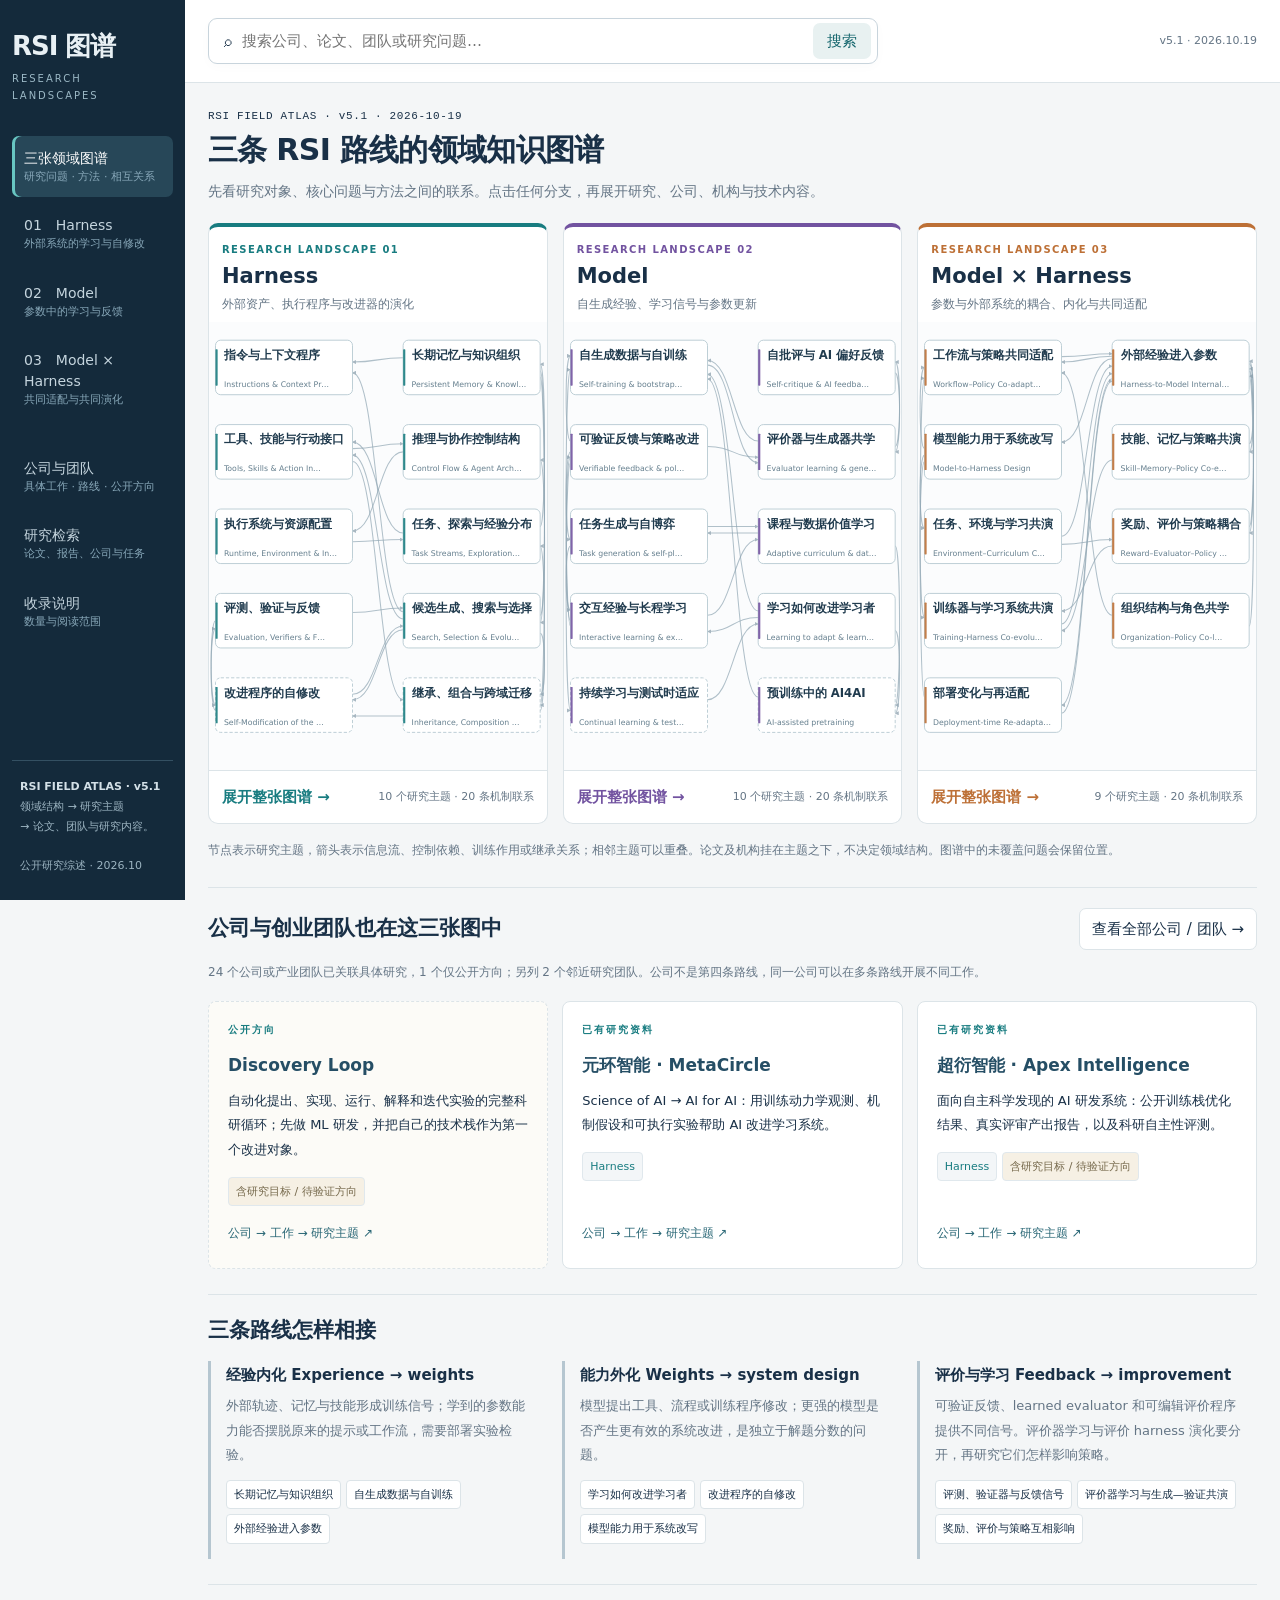
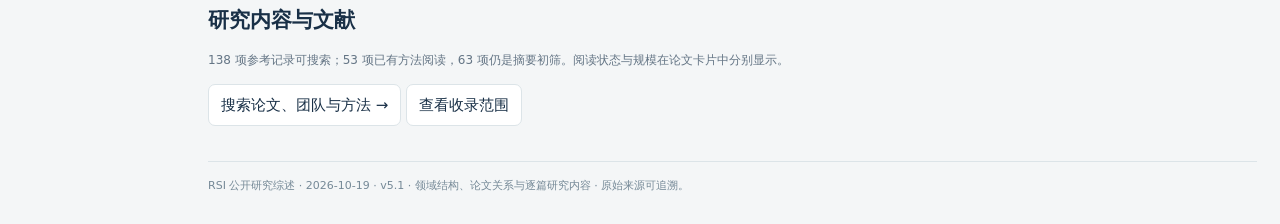
==== commit 1855daae: "Integrate startup research and company provenance into the RSI field atlas" ====
--- a/research/atlas/index.html
+++ b/research/atlas/index.html
@@ -1,4 +1,4 @@
-<!doctype html><html lang="zh-CN"><head><meta charset="utf-8"><meta name="viewport" content="width=device-width,initial-scale=1"><title>RSI 领域知识图谱 v5 · Harness / Model / Co-evolution</title><style>
+<!doctype html><html lang="zh-CN"><head><meta charset="utf-8"><meta name="viewport" content="width=device-width,initial-scale=1"><title>RSI 领域知识图谱 v5.1 · Harness / Model / Co-evolution</title><style>
 :root{--ink:#193047;--muted:#647585;--line:#dce4e8;--bg:#f4f6f7;--h:#187c80;--m:#7253a0;--x:#bd7036;--paper:#fff;--soft:#edf2f4}*{box-sizing:border-box}body{margin:0;background:var(--bg);color:var(--ink);font:15px/1.75 system-ui,-apple-system,"Segoe UI","Microsoft YaHei",sans-serif}button,input,select{font:inherit}button,a{touch-action:manipulation}button{cursor:pointer;color:inherit}button:focus-visible,a:focus-visible,input:focus-visible,select:focus-visible,[tabindex]:focus-visible{outline:3px solid #d1a346;outline-offset:3px}a{color:var(--h);text-decoration:none}a:hover{text-decoration:underline}button{border:1px solid var(--line);background:white;border-radius:7px;padding:7px 12px}button:hover{background:#edf4f5}button:disabled{opacity:.45;cursor:default}.shell{display:grid;grid-template-columns:216px minmax(0,1fr);min-height:100vh}.sidebar{height:100vh;position:sticky;top:0;background:#142a3b;color:#e8f0f4;padding:29px 18px;display:flex;flex-direction:column}.brand{font-size:26px;font-weight:760;letter-spacing:-1px}.brand small{display:block;font-size:10px;font-weight:500;letter-spacing:2px;color:#9bb8c5}.nav{display:grid;gap:6px;margin-top:31px}.nav button{text-align:left;background:transparent;border:0;color:#c5d5de;padding:12px;font-size:14px;line-height:1.5}.nav button small{display:block;font-size:11px;color:#88a8b9}.nav button.active{background:#274758;color:white;box-shadow:inset 3px 0 #68c6c2}.nav button:hover{background:#203b4d}.nav .separate{margin-top:19px}.sidebar-note{margin-top:auto;font-size:11px;color:#9cb4c1;border-top:1px solid #345062;padding:16px 8px 0;line-height:1.8}.sidebar-note b{color:#d3e0e7}.body{min-width:0}.topbar{height:83px;padding:17px 33px;display:flex;align-items:center;gap:22px;border-bottom:1px solid var(--line);background:#ffffffed;position:sticky;top:0;z-index:5;backdrop-filter:blur(12px)}.searchbox{display:flex;align-items:center;gap:10px;max-width:670px;width:100%;border:1px solid #c8d4dc;border-radius:9px;padding:0 6px 0 15px;background:white;box-shadow:0 3px 12px #122c3e05}.searchbox input{border:0;outline:none;padding:9px 0;min-width:0;flex:1;background:transparent;color:var(--ink)}.searchbox button{border:0;background:#e8f1f1;color:#16676e;padding:5px 14px}.date{font-size:11px;color:var(--muted);white-space:nowrap;margin-left:auto}.content{padding:36px 34px 65px;max-width:1600px;margin:auto}.eyebrow{font-size:11px;letter-spacing:2px;color:var(--h);font-weight:750;margin-bottom:10px}h1{font-size:34px;line-height:1.35;letter-spacing:-.7px;margin:0 0 13px}h2{font-size:21px;line-height:1.5;margin:0 0 14px}h3{font-size:17px;line-height:1.5;margin:0 0 10px}p{margin:0 0 13px}.lead{font-size:16px;color:#566c7b;max-width:980px}.muted,.small{color:var(--muted)}.small{font-size:12px}.kicker{font-size:11px;letter-spacing:1.7px;font-weight:750}.route-cards{display:grid;grid-template-columns:repeat(3,minmax(0,1fr));gap:18px;margin:28px 0}.route-card{background:white;border:1px solid var(--line);border-top:3px solid var(--accent);border-radius:10px;overflow:hidden;display:flex;flex-direction:column}.route-card .inside{padding:22px 23px 14px}.route-card h2{font-size:23px;margin:5px 0 2px}.route-card .zh{font-size:13px;color:var(--muted);margin-bottom:13px}.count-row{display:flex;align-items:baseline;gap:7px;margin:9px 0}.count-row b{font-size:34px;font-weight:650;color:var(--accent)}.count-row span{font-size:12px;color:var(--muted)}.route-card .mini{width:100%;height:186px;background:#fafcfc;border-block:1px solid #edf1f3}.route-card .enter{border:0;border-radius:0;margin-top:auto;padding:13px 23px;text-align:left;color:var(--accent);font-weight:650}.route-card p{font-size:13px;line-height:1.8;min-height:69px}.summary-strip{display:grid;grid-template-columns:repeat(4,1fr);background:#eaf0f2;border:1px solid #dce5e8;border-radius:9px;padding:17px 23px;gap:16px}.summary-strip b{display:block;font-size:23px;font-weight:650}.summary-strip span{font-size:12px;color:var(--muted)}.twocol{display:grid;grid-template-columns:1.2fr 1fr;gap:24px;margin-top:28px}.panel{background:white;border:1px solid var(--line);border-radius:10px;padding:23px}.panel p{font-size:13px}.feature{padding:11px 0;border-bottom:1px solid #edf0f2}.feature:last-child{border:0}.feature strong{font-size:14px}.feature p{margin:3px 0;color:var(--muted);font-size:13px}.legend{display:flex;gap:16px;flex-wrap:wrap;font-size:11px;color:var(--muted);align-items:center}.line{display:inline-block;width:24px;border-top:2px solid #315f80;vertical-align:middle;margin-right:5px}.line.compare{border-color:#bd8642;border-top-style:dashed}.line.member{border-color:#b7c9ce}.route-head{border-left:4px solid var(--accent);padding-left:19px;margin:1px 0 21px}.route-head .lead{font-size:14px;max-width:1100px}.route-stats{display:flex;gap:8px;flex-wrap:wrap;margin:14px 0}.pill,.badge{display:inline-block;padding:3px 9px;background:#eef3f4;border:1px solid #dce6e9;border-radius:15px;font-size:11px;line-height:1.65}.pill.methods,.badge.methods{background:#e7f3ef;border-color:#bdd8cd;color:#276653}.pill.screened,.badge.screened{background:#f9f2e7;border-color:#e9d8b9;color:#8b622f}.badge.small-scale{background:#f1eef7;border-color:#d8cde9;color:#7253a0}.reading-paths{display:grid;grid-template-columns:repeat(3,1fr);gap:14px;margin-bottom:22px}.path{border:1px solid var(--line);background:white;border-radius:8px;padding:15px 17px}.path h3{font-size:14px}.path p{font-size:12px;color:var(--muted)}.path-links{display:flex;gap:5px;flex-wrap:wrap}.path-links button{font-size:11px;padding:3px 7px;border-radius:4px}.toolbar{display:flex;gap:9px;flex-wrap:wrap;align-items:center;margin-bottom:12px}.toolbar select{max-width:250px;border:1px solid #cddae1;background:white;border-radius:6px;padding:6px 9px;color:var(--ink);font-size:12px}.toolbar label{font-size:12px;color:var(--muted);display:flex;align-items:center;gap:5px}.toolbar .spacer{flex:1}.toolbar button{font-size:12px;padding:5px 10px}.graph-layout{display:grid;grid-template-columns:minmax(0,1fr) 292px;gap:17px;align-items:start}.graph-panel{border:1px solid #ccd9df;border-radius:9px;background:white;overflow:hidden}.graph-top{padding:13px 15px;display:flex;align-items:center;gap:15px;border-bottom:1px solid var(--line);font-size:12px}.graph-top b{font-size:13px}.graph-viewport{height:670px;overflow:auto;background:#f9fbfc;scrollbar-color:#b7cbd3 #edf1f4;position:relative}.graph-svg{font-family:system-ui,-apple-system,"Segoe UI","Microsoft YaHei",sans-serif;display:block;max-width:none;touch-action:auto}.graph-svg .node{cursor:pointer;outline:none}.graph-svg .work rect{fill:white;stroke:#c8d6df;stroke-width:1.25}.graph-svg .work.screened rect{stroke-dasharray:4 3}.graph-svg .work.selected rect{stroke:var(--accent);stroke-width:3;fill:#f1f8f7}.graph-svg .node:hover rect,.graph-svg .node:focus rect{stroke:#385f78;stroke-width:2.5}.graph-svg .node.dim{opacity:.25}.graph-svg .wire{fill:none;stroke:#bacbd2;stroke-width:1;opacity:.52}.graph-svg .paper-edge{fill:none;stroke:#3f698a;stroke-width:1.6;opacity:.62}.graph-svg .paper-edge.analytic{stroke:#b58445;stroke-dasharray:6 4}.graph-svg .paper-edge.focus{stroke-width:3;opacity:1}.graph-svg .paper-edge.dim{opacity:.08}.edge-hit{fill:none;stroke:transparent;stroke-width:15;cursor:pointer}.topic rect{fill:#eaf2f4;stroke:#bcd1d8;stroke-width:1.2}.topic text{font-size:15px;font-weight:650;fill:#284c61}.inspector{background:white;border:1px solid var(--line);border-radius:9px;padding:19px;max-height:725px;overflow:auto;position:sticky;top:101px}.inspector h2{font-size:19px;overflow-wrap:anywhere}.inspector p{font-size:13px}.inspector .label{font-size:10px;color:var(--muted);letter-spacing:1px;margin:17px 0 5px}.primary{background:#1a6272;color:white;border-color:#1a6272;width:100%;margin:7px 0}.primary:hover{background:#24566a}.org-tags{display:flex;gap:5px;flex-wrap:wrap;margin:8px 0}.org-tags button{font-size:10px;padding:3px 7px;border-radius:4px;color:#456278}.relation-item{border-top:1px solid var(--line);padding:11px 0;text-align:left}.relation-item button{border:0;padding:0;background:none;text-align:left;font-size:13px;color:var(--h)}.relation-item .small{font-size:10px}.relation-item p{font-size:12px;margin:4px 0}.context-box{background:#f0f5f6;padding:12px;border-radius:6px;margin:12px 0;font-size:12px}.graph-caption{padding:11px 15px;font-size:11px;color:var(--muted);border-top:1px solid var(--line)}details{margin-top:19px;border:1px solid var(--line);border-radius:8px;background:white}summary{cursor:pointer;padding:13px 17px;font-size:13px;font-weight:650}.details-body{padding:0 17px 15px}.related-strip{display:flex;gap:8px;flex-wrap:wrap}.related-strip button{font-size:12px;padding:5px 9px}.results-grid{display:grid;grid-template-columns:repeat(2,minmax(0,1fr));gap:14px}.result-card{background:white;border:1px solid var(--line);border-left:3px solid var(--accent,#8a9baa);border-radius:7px;padding:17px 19px;text-align:left}.result-card h3{font-size:17px;color:#185c7b;margin:8px 0 5px}.result-card .snippet{font-size:13px;margin:8px 0;color:#3e566b}.result-card .team{font-size:11px;color:var(--muted)}.result-card .bottom{display:flex;justify-content:space-between;align-items:center;margin-top:11px}.result-card button{font-size:11px;padding:4px 8px}.query-info{font-size:13px;color:var(--muted);margin:12px 0 18px}.empty{padding:45px;border:1px dashed #bdcdd6;text-align:center;color:var(--muted);grid-column:1/-1}.paper-modal{width:min(1080px,95vw);max-height:91vh;border:1px solid #ccd9df;border-radius:12px;padding:0;color:var(--ink);box-shadow:0 24px 100px #132c3b35;background:white}.paper-modal::backdrop{background:#122b3d8c;backdrop-filter:blur(3px)}.modal-head{padding:25px 31px 19px;border-bottom:1px solid var(--line);background:#f7f9fa;position:relative}.close{position:absolute;right:17px;top:15px;border:0;background:transparent;font-size:25px;padding:0 8px}.modal-head h2{font-size:26px;margin:7px 35px 6px 0;line-height:1.4}.official-title{font-size:12px;color:var(--muted);max-width:900px}.modal-body{padding:24px 31px 31px}.abstract-question{font-size:18px;line-height:1.65;border-left:3px solid var(--accent);padding-left:16px;margin-bottom:21px}.axis-grid{display:grid;grid-template-columns:1fr 1fr;gap:16px 24px}.axis{border-top:1px solid var(--line);padding-top:13px}.axis h3{font-size:14px;color:#244d64;display:flex;align-items:center;gap:8px;margin-bottom:7px}.axis .letter{font-size:11px;font-weight:700;color:var(--accent);background:#edf3f4;width:25px;height:25px;display:inline-grid;place-items:center;border-radius:4px}.axis p{font-size:14px;line-height:1.9;white-space:pre-line}.card-meta{margin:23px 0;background:#f4f7f8;border:1px solid #e2e8eb;border-radius:7px;padding:15px 18px;font-size:12px}.card-meta p{margin:5px 0}.card-meta b{color:#476373}.source-links{display:flex;gap:8px;flex-wrap:wrap;margin:11px 0}.source-links a{font-size:12px;border:1px solid var(--line);padding:4px 9px;border-radius:5px;background:white}.relationship-grid{display:grid;grid-template-columns:1fr 1fr;gap:0 22px}.backmap{font-size:12px;margin-top:12px}.notice{font-size:12px;color:#53697a;border-left:3px solid #c6d7df;padding:7px 13px;margin:14px 0}.footer{font-size:11px;color:#758997;margin-top:35px;border-top:1px solid var(--line);padding-top:14px}.coverage-table{width:100%;border-collapse:collapse;font-size:13px}.coverage-table th,.coverage-table td{padding:10px;border-bottom:1px solid var(--line);text-align:left}.source-status{font-size:11px;color:#667c89;margin:9px 0}.relation-examples{display:grid;gap:7px}.relation-examples button{text-align:left;font-size:12px}.mini text{font-family:inherit}.graph-toggle{background:#eef4f5;border:1px solid #cfdee5}.graph-toggle.active{background:#d7e8eb}.tablewrap{overflow:auto}.mobile-title{display:none}
 @media(min-width:1800px){.content{padding-left:48px;padding-right:48px}}@media(max-width:1280px){.shell{grid-template-columns:185px minmax(0,1fr)}.sidebar{padding:24px 12px}.content{padding:28px 22px}.topbar{padding:15px 22px}.route-cards{gap:11px}.route-card .inside{padding:18px}.graph-layout{grid-template-columns:minmax(0,1fr) 255px}.inspector{padding:15px}.reading-paths{grid-template-columns:1fr 1fr}.route-card p{min-height:92px}.route-card .mini{height:170px}}@media(max-width:1050px){.graph-layout{grid-template-columns:1fr}.inspector{position:static;max-height:450px}.route-cards{grid-template-columns:1fr}.route-card p{min-height:0}.route-card .mini{height:200px}.route-card{display:grid;grid-template-columns:1fr 1fr}.route-card .enter{grid-column:1/-1}.summary-strip{grid-template-columns:1fr 1fr}.twocol{grid-template-columns:1fr}.results-grid{grid-template-columns:1fr}}@media(max-width:700px){.shell{display:block}.sidebar{position:static;height:auto;padding:16px 17px}.brand{font-size:22px}.brand small{display:none}.nav{display:flex;gap:3px;overflow-x:auto;margin-top:13px}.nav button{font-size:12px;white-space:nowrap;padding:8px 10px}.nav button small,.sidebar-note{display:none}.nav .separate{margin-top:0}.topbar{position:sticky;height:66px;padding:10px 15px;gap:4px}.date{display:none}.content{padding:25px 17px}h1{font-size:28px}.route-card{display:flex}.route-cards{gap:17px}.reading-paths,.axis-grid,.relationship-grid{grid-template-columns:1fr}.graph-viewport{height:550px}.modal-head,.modal-body{padding:20px}.modal-head h2{font-size:23px}.abstract-question{font-size:16px}.toolbar .spacer{display:none}.toolbar select{max-width:100%}.source-links a{font-size:11px}.summary-strip{padding:15px}.date{display:none}.graph-top{flex-wrap:wrap}.graph-caption{line-height:1.6}.graph-panel{border-radius:7px}}
 @media print{.sidebar,.topbar,.toolbar,.close,.inspector,.footer{display:none}.shell{display:block}.content{padding:0}.graph-viewport{height:auto;overflow:visible}.paper-modal{position:static;display:block;width:100%;max-height:none;box-shadow:none;border:0}.axis{break-inside:avoid}.axis-grid{display:block}body{background:white}}
@@ -13,12 +13,16 @@
 
 .domain-graph-scroll{min-width:0;overflow:auto}.domain-canvas.expanded .domain-graph-scroll{max-height:740px}.domain-canvas.expanded .field-network{max-height:none}.canvas-label>div{display:flex;gap:5px}.canvas-label{flex-wrap:wrap;gap:8px}.field-subtopic{font-weight:400}
 
-</style></head><body><div class="shell"><aside class="sidebar"><div class="brand">RSI 图谱<small>RESEARCH LANDSCAPES</small></div><nav class="nav" aria-label="研究路线"><button data-nav="overview">三张领域图谱<small>研究问题 · 方法 · 相互关系</small></button><button data-nav="harness">01　Harness<small>外部系统的学习与自修改</small></button><button data-nav="model">02　Model<small>参数中的学习与反馈</small></button><button data-nav="hybrid">03　Model × Harness<small>共同适配与共同演化</small></button><button data-nav="search" class="separate">研究检索<small>论文、团队、算法与任务</small></button><button data-nav="coverage">收录说明<small>数量与阅读范围</small></button></nav><div class="sidebar-note"><b>RSI FIELD ATLAS · v5</b><br>领域结构 → 研究主题<br>→ 论文、团队与研究内容。<br><br>公开研究综述 · 2026.10</div></aside><div class="body"><header class="topbar"><form class="searchbox" id="search-form"><span aria-hidden="true">⌕</span><input id="global-search" type="search" placeholder="搜索论文、团队、方法或研究问题…" aria-label="搜索研究图谱" autocomplete="off"><button type="submit">搜索</button></form><span class="date">v5 · 2026.10.19</span></header><main class="content" id="main"></main></div></div><dialog id="paper-dialog" class="paper-modal" aria-labelledby="paper-title"><div id="paper-content"></div></dialog><script id="literature-data" type="application/json">{"version":"5.0.0","updated":"2026-10-19","title":"RSI 领域知识图谱","scope":"公开文献的领域主题图、论文关系图与阅读档案；领域结构为综述组织，论文归属可随证据修订。","field":{"version":"1.0.0","updated":"2026-10-19","purpose":"先组织科学与工程问题，再将公开工作及团队挂接到机制位置。图谱是可修订的综述结构，不宣称已证明本体完备。","routes":[{"id":"harness","title":"Harness","tagline":"外部资产、执行程序与改进器的演化","definition":"在这一主线中，主要学习与演化对象是 foundation model 参数之外、决定代理行为和改进过程的持久状态与可执行程序。基础模型通常保持冻结；若研究同时更新模型参数，则可与 Model × Harness 图建立连接。","central_question":"什么被改写，怎样产生下一次改进？","reading_key":"先看可修改对象，再沿“反馈→更新→选择→继承”的有向关系读图，最后看论文及团队占据哪些位置。不同节点是资产、机制或研究问题，不能用作互斥标签。","research_question":"哪些程序修改既提高任务表现，又改善后续搜索、反馈利用与跨任务继承？","scene":"一个代理在真实任务或实验环境中运行，留下行动轨迹、工具错误、结果与成本。系统据此修改提示、知识、技能或执行代码，把候选放回任务中比较；被保留的资产进入后续任务。递归研究进一步把“如何发现问题、提出并实施修改”的程序也放入可编辑范围，由更新后的系统继续推进改进。","loop":["运行任务并收集轨迹","定位失败、机会与成本","生成对具体资产的修改","执行验证并选择候选","继承、组合和再次使用"],"facets":[{"title":"资产 ≠ 更新算法","text":"Prompt、memory、tool、workflow 是可以改变什么；reflection、evolution、MCTS 是怎样改变。相同算法可以作用于不同资产，同一工作也可跨多个资产。"},{"title":"优化目标系统 ≠ 改写优化器","text":"ADAS、GEPA 和 AFlow 可以持续产生更强候选，但外层搜索器可保持固定。STOP、Promptbreeder、HyperAgents 进一步把某些改进机制纳入修改。"},{"title":"持久能力 ≠ 临时轨迹","text":"当前任务的反思与即时工具生成首先是在线适应；只有明确保留并在后续任务复用，才能讨论跨任务能力积累。"},{"title":"改进器自改 ≠ 全系统可改","text":"DGM 的档案维护和父代选择固定；HyperAgents 的主实验也保留手工父代选择。须记录实际可编辑边界，而不是用“递归”一词抹去边界。"},{"title":"参数规模 ≠ 研究质量","text":"冻结模型的 harness 方法需要看机制、迁移、预算和比较是否有解释力；参数规模是实验条件，不能单独替代研究价值判断。"}],"open_questions":[{"title":"什么样的经验能够成为跨任务、跨模型仍然有效的程序改进？","text":"从当前任务中得到的提示、技能和代码补丁，哪些依赖原模型与环境，哪些能组合为可迁移能力？如何避免长期积累后相互干扰、过时或上下文膨胀？ 现有工作已经展示局部迁移和长期记忆机制，但不能由单一分布、有限任务上的迁移推出开放任务流中的持续泛化。"},{"title":"什么改进会同时提升解题能力和产生下一轮改进的能力？","text":"更高 solve rate 是否提高给定预算内发现有效修改的概率？若解题与改进技能不对齐，哪些元层表示、反馈和可编辑边界有帮助？ DGM 和 HyperAgents 已研究自指更新与元层迁移；有限轮次收益还不能建立跨领域、跨预算持续提高改进效率的一般规律。"},{"title":"评价器与任务分布都变化时，系统怎样保持进步的方向？","text":"学习中的 evaluator 如何与任务真值、实际效用和旧版本保持联系？怎样区分真实能力提升、评价器偏好变化与重复选择造成的过拟合？ 共同演化与评价锚点已有方法；开放任务中真值稀少、目标变化和长期比较仍不是已解决的一般问题。"}],"nodes":[{"id":"h-instructions","title":"指令与上下文程序","english":"Instructions & Context Programs","kind":"asset","question":"在权重不变时，怎样改变模型看到的信息和执行指令，使行为稳定改善？","definition":"可修改的对象包括 system prompt、模块提示、few-shot examples、上下文组装与压缩规则。文件只是存储载体；研究对象是这些内容对条件生成和后续工具调用的控制作用。","subtopics":["任务提示与模块提示","示例选择与排序","context assembly / compression","可执行规范与格式约束","反思形成的 playbook"],"mechanisms":["基于执行轨迹的语言反思","候选提示变异与组合","按模块优化提示","增量编辑与去重"],"example_work_ids":["promptbreeder","gepa","opro","ace"],"source_urls":["https://arxiv.org/html/2309.16797v1","https://arxiv.org/pdf/2507.19457v2","https://arxiv.org/abs/2309.03409","https://arxiv.org/html/2510.04618v1"],"layout":{"column":0,"row":0},"kind_label":"可修改的外部资产"},{"id":"h-memory","title":"长期记忆与知识组织","english":"Persistent Memory & Knowledge","kind":"asset","question":"哪些经历应跨任务保留，怎样抽象、检索、修订并消除相互矛盾的经验？","definition":"外部记忆保留模型参数之外的可更新状态：episodic traces、经验规则、检索索引、知识库和效用估计。存入更多记录不自动等于学得更多；关键在后续决策是否有效使用这些记录。","subtopics":["episodic / semantic memory","经验提炼与抽象","检索、排序与记忆效用","冲突、过时知识与遗忘","跨任务知识整合","知识库、数据库与可检索状态"],"mechanisms":["轨迹总结与增量合并","相似度检索与效用排序","回报更新检索价值","基于使用反馈的记忆修订"],"example_work_ids":["ace","memrl","mem2evolve","continual-harness"],"source_urls":["https://arxiv.org/html/2510.04618v1","https://arxiv.org/html/2601.03192v1","https://arxiv.org/abs/2604.10923","https://arxiv.org/abs/2605.09998"],"layout":{"column":0,"row":1},"kind_label":"可修改的外部资产"},{"id":"h-capabilities","title":"工具、技能与行动接口","english":"Tools, Skills & Action Interfaces","kind":"asset","question":"代理如何从重复操作中创造可调用能力，并把已有能力组合成更长的任务？","definition":"可修改对象是可执行工具代码、技能程序、工具说明、输入输出契约及发现与调用方式。Skills、plugins、MCP 是能力暴露和复用的不同载体；安装或调用现成工具本身不构成自改进。","subtopics":["tool synthesis / API construction","代码技能与语言技能","插件、skills、MCP / API 与调用协议","技能组合与依赖","技能测试、修复与淘汰"],"mechanisms":["探索后封装可执行程序","执行错误驱动修复","检索已有技能并组合","评测反馈驱动技能编辑"],"example_work_ids":["voyager","skillweaver","skillopt","live-swe-agent"],"source_urls":["https://arxiv.org/html/2305.16291v2","https://arxiv.org/html/2504.07079v1","https://arxiv.org/abs/2605.23904","https://arxiv.org/html/2511.13646v1"],"layout":{"column":0,"row":2},"kind_label":"可修改的外部资产"},{"id":"h-control","title":"推理与协作控制结构","english":"Control Flow & Agent Architecture","kind":"asset","question":"何时规划、行动、反思、调用工具或委派，以及多个代理之间怎样交换信息？","definition":"结构包括控制流、信息流、角色分工、模型调用路由、停止条件和重试策略。工作流图是其中一种表示；代码还可以表达循环、条件、动态工具和运行时生成的子任务。","subtopics":["规划与反思调度","条件、循环与终止","multi-agent roles / communication","模型与专家路由","并行搜索和结果聚合"],"mechanisms":["代码空间中的架构搜索","图结构搜索与进化","MCTS 分配工作流探索","执行反馈修订控制逻辑"],"example_work_ids":["adas","aflow","agentbreeder","harnessdev"],"source_urls":["https://arxiv.org/html/2408.08435v1","https://arxiv.org/html/2410.10762v4","https://arxiv.org/abs/2502.00757","https://arxiv.org/abs/2609.01437"],"layout":{"column":1,"row":0},"kind_label":"可修改的外部资产"},{"id":"h-runtime","title":"执行系统与资源配置","english":"Runtime, Environment & Infrastructure","kind":"asset","question":"怎样让同一模型用更少的时间、调用与资源完成更可靠的任务，并使系统改动可以运行？","definition":"包括 REPL、文件与进程状态、执行环境、依赖、调度、缓存、上下文预算、错误恢复与部署配置。须区分代理自己的运行环境，与被研究的外部任务环境；也须区分优化外部基础设施和改造自身 harness。","subtopics":["persistent execution / REPL","工具沙箱与依赖环境","并行、缓存与调用预算","错误恢复及状态恢复","软硬件与推理服务优化"],"mechanisms":["执行剖析和瓶颈定位","可运行代码补丁","性能—费用联合选择","在多个环境复用执行机制"],"example_work_ids":["sica","sol-pi","prime-agent","alphaevolve"],"source_urls":["https://arxiv.org/html/2504.15228v1","https://arxiv.org/html/2609.20519v1","https://arxiv.org/abs/2608.23552","https://arxiv.org/abs/2506.13131"],"layout":{"column":1,"row":1},"kind_label":"可修改的外部资产"},{"id":"h-experience","title":"任务、探索与经验分布","english":"Task Streams, Exploration & Curriculum","kind":"feedback","question":"系统下一步做什么，才能同时获得有用成果和改善自身所需的信息？","definition":"任务选择决定可以观察到的失败和成功。研究包括开放任务流、自动课程、主动探索、失败挖掘与迁移任务选择；课程和环境生成器在部分研究中固定，在另一些研究中也可能成为更新对象。","subtopics":["自动课程与能力边界","任务流及分布变化","失败发现与诊断","探索和 exploitation","同任务适应与跨任务积累"],"mechanisms":["根据进度生成下一任务","从失败轨迹选择改进问题","任务路由与专家选择","跨环境复用已有技能"],"example_work_ids":["voyager","continual-harness","adaptive-auto-harness","self-harness"],"source_urls":["https://arxiv.org/html/2305.16291v2","https://arxiv.org/abs/2605.09998","https://arxiv.org/abs/2606.01770","https://arxiv.org/abs/2606.09498"],"layout":{"column":1,"row":2},"kind_label":"经验分布"},{"id":"h-evaluation","title":"评测、验证器与反馈信号","english":"Evaluation, Verifiers & Feedback","kind":"feedback_asset","question":"什么变化算真实进步？反馈不足或评价器自己变化时，怎样继续可靠比较系统版本？","definition":"反馈可来自可执行测试、环境回报、人工评价或模型评审；它既指导更新，也决定版本选择。评价器代码和提示可以被优化，但其改进需要独立的任务结果或可信锚点支撑。","subtopics":["verifiable tests / environment reward","语言反馈与错误归因","模型评审及校准","代价、延迟和回归","评价器更新与历史结果可比性"],"mechanisms":["阶段性评估和多保真选择","外部测试验证候选","评审器与任务代理共同演化","更新评价器后重评或校准记录"],"example_work_ids":["red-queen-godel-machine","hgm","gepa","rrsi"],"source_urls":["https://arxiv.org/html/2606.26294v3","https://arxiv.org/html/2510.21614v1","https://arxiv.org/pdf/2507.19457v2","https://arxiv.org/html/2609.24972v1"],"layout":{"column":2,"row":0},"kind_label":"反馈与可修改评价","short_title":"评测、验证与反馈"},{"id":"h-search","title":"候选生成、搜索与选择","english":"Search, Selection & Evolution","kind":"update_mechanism","question":"如何在昂贵、噪声大而组合复杂的程序空间中找到有积累价值的修改？","definition":"这是作用于不同资产的更新机制，而不是一种独立资产。反思给出修改方向，搜索决定探索分配，选择决定继承哪些候选；档案和种群可以保留暂时非最优但有用的中间方案。","subtopics":["reflection-guided proposals","evolution / crossover","MCTS / bandit allocation","Pareto selection","archives / stepping stones"],"mechanisms":["基于反馈的程序变异","多分支搜索与重组","分层评估分配计算","根据后代收益选择父代"],"example_work_ids":["gepa","aflow","dgm","hgm","shinkaevolve"],"source_urls":["https://arxiv.org/pdf/2507.19457v2","https://arxiv.org/html/2410.10762v4","https://arxiv.org/html/2505.22954v3","https://arxiv.org/html/2510.21614v1","https://arxiv.org/abs/2509.19349"],"layout":{"column":2,"row":1},"kind_label":"更新机制"},{"id":"h-improver","title":"改进程序的自修改","english":"Self-Modification of the Improver","kind":"recursive_boundary","question":"更新后的系统能否参与下一轮更新，并改变提出、实施或组织改进的方法？","definition":"把 task agent 与改进器区分开：自动优化目标系统，不必然修改优化器。真正需要定位的是哪些改进程序可编辑、修改后是否被下一代执行，以及父代选择、评价、预算等外层机制仍有哪些固定部分。","subtopics":["self-editing task agent","可演化的 mutation prompt","editable meta-agent","元层诊断和实验策略","固定外层控制的边界"],"mechanisms":["改进器以自身代码为输入","更新任务逻辑与元代理逻辑","后继改进器继续提出修改","测试改进策略的跨任务迁移"],"example_work_ids":["stop","promptbreeder","dgm","hyperagents"],"source_urls":["https://arxiv.org/pdf/2310.02304v3","https://arxiv.org/html/2309.16797v1","https://arxiv.org/html/2505.22954v3","https://arxiv.org/html/2603.19461v1"],"layout":{"column":2,"row":2},"kind_label":"递归边界"},{"id":"h-inheritance","title":"继承、组合与跨域迁移","english":"Inheritance, Composition & Transfer","kind":"outcome","question":"一次修改如何成为后续仍可调用的能力，而非只对当前任务有效的临时技巧？","definition":"继承对象可以是提示、记忆、技能、程序版本或搜索经验。需要分别观察同任务复用、跨任务迁移、跨模型迁移以及改进策略迁移；这些能力不同，不能用一个总分代替。","subtopics":["跨 episode 继承","模块与技能的组合","跨模型迁移","跨任务与环境迁移","改进策略的迁移"],"mechanisms":["版本与谱系档案","技能检索和依赖复用","模块整合及回归测试","固定预算下比较迁移后改进"],"example_work_ids":["voyager","adas","hyperagents","modular-rsi","skillopt"],"source_urls":["https://arxiv.org/html/2305.16291v2","https://arxiv.org/html/2408.08435v1","https://arxiv.org/html/2603.19461v1","https://arxiv.org/html/2609.14857v2","https://arxiv.org/abs/2605.23904"],"layout":{"column":3,"row":1},"kind_label":"继承与迁移"}],"edges":[{"id":"field-harness-01","source":"h-memory","target":"h-instructions","label":"检索后进入上下文","explanation":"被检索的经验改变模型下一步看到的信息；长时记忆与单次上下文是两种不同状态。","example_work_ids":["ace","memrl"],"source_urls":["https://arxiv.org/html/2510.04618v1","https://arxiv.org/html/2601.03192v1"],"evidence":"survey_structure"},{"id":"field-harness-02","source":"h-experience","target":"h-memory","label":"轨迹形成经验","explanation":"任务交互产生可总结、可修订的持久记录。","example_work_ids":["ace","continual-harness"],"source_urls":["https://arxiv.org/html/2510.04618v1","https://arxiv.org/abs/2605.09998"],"evidence":"survey_structure"},{"id":"field-harness-03","source":"h-experience","target":"h-capabilities","label":"探索产生新技能","explanation":"完成课程或探索网页后，把有效操作封装为可调用技能。","example_work_ids":["voyager","skillweaver"],"source_urls":["https://arxiv.org/html/2305.16291v2","https://arxiv.org/html/2504.07079v1"],"evidence":"survey_structure"},{"id":"field-harness-04","source":"h-capabilities","target":"h-control","label":"扩展可调用动作","explanation":"新工具扩大动作空间，控制逻辑决定何时调用与组合。","example_work_ids":["voyager","live-swe-agent"],"source_urls":["https://arxiv.org/html/2305.16291v2","https://arxiv.org/html/2511.13646v1"],"evidence":"survey_structure"},{"id":"field-harness-05","source":"h-control","target":"h-runtime","label":"在执行系统中实现","explanation":"同一工作流需要具体的调用、状态与错误处理实现，运行成本也随之改变。","example_work_ids":["sica","harnessdev"],"source_urls":["https://arxiv.org/html/2504.15228v1","https://arxiv.org/abs/2609.01437"],"evidence":"survey_structure"},{"id":"field-harness-06","source":"h-runtime","target":"h-experience","label":"产生轨迹与故障","explanation":"执行日志、异常和运行代价决定系统可以学习哪些失败。","example_work_ids":["sica","self-harness"],"source_urls":["https://arxiv.org/html/2504.15228v1","https://arxiv.org/abs/2606.09498"],"evidence":"survey_structure"},{"id":"field-harness-07","source":"h-evaluation","target":"h-search","label":"提供比较与选择信号","explanation":"评价结果影响候选保留、父代采样及下一步探索预算。","example_work_ids":["aflow","hgm"],"source_urls":["https://arxiv.org/html/2410.10762v4","https://arxiv.org/html/2510.21614v1"],"evidence":"survey_structure"},{"id":"field-harness-08","source":"h-search","target":"h-instructions","label":"产生并选择提示修改","explanation":"反思、变异和 Pareto 选择可以作用于提示空间。","example_work_ids":["gepa","promptbreeder"],"source_urls":["https://arxiv.org/pdf/2507.19457v2","https://arxiv.org/html/2309.16797v1"],"evidence":"survey_structure"},{"id":"field-harness-09","source":"h-search","target":"h-control","label":"搜索控制程序","explanation":"搜索算法也可以修改循环、角色与 LLM 调用次序。","example_work_ids":["adas","aflow"],"source_urls":["https://arxiv.org/html/2408.08435v1","https://arxiv.org/html/2410.10762v4"],"evidence":"survey_structure"},{"id":"field-harness-10","source":"h-search","target":"h-capabilities","label":"选择工具与技能版本","explanation":"技能候选通过执行或任务反馈被保留和修复。","example_work_ids":["skillopt","skillweaver"],"source_urls":["https://arxiv.org/abs/2605.23904","https://arxiv.org/html/2504.07079v1"],"evidence":"survey_structure"},{"id":"field-harness-11","source":"h-memory","target":"h-search","label":"提供既往搜索经验","explanation":"历史失败、候选和执行结果可以改善后续提案，不一定改变搜索算法本身。","example_work_ids":["adas","group-evolving-agents"],"source_urls":["https://arxiv.org/html/2408.08435v1","https://arxiv.org/abs/2602.04837"],"evidence":"survey_structure"},{"id":"field-harness-12","source":"h-improver","target":"h-search","label":"改写改进策略","explanation":"当改进器可编辑时，后继系统可以改变诊断和提案方法；外层选择机制是否可改需逐项说明。","example_work_ids":["hyperagents","stop"],"source_urls":["https://arxiv.org/html/2603.19461v1","https://arxiv.org/pdf/2310.02304v3"],"evidence":"survey_structure"},{"id":"field-harness-13","source":"h-search","target":"h-improver","label":"把改进器作为候选对象","explanation":"被搜索的程序可以恰好就是产生下一轮修改的程序，形成自指更新。","example_work_ids":["stop","promptbreeder"],"source_urls":["https://arxiv.org/pdf/2310.02304v3","https://arxiv.org/html/2309.16797v1"],"evidence":"survey_structure"},{"id":"field-harness-14","source":"h-evaluation","target":"h-improver","label":"评价后代改进能力","explanation":"任务分数之外，需观察改进器在给定预算内产生更强后代的能力。","example_work_ids":["hyperagents","aide2"],"source_urls":["https://arxiv.org/html/2603.19461v1","https://arxiv.org/html/2609.26457v1"],"evidence":"survey_structure"},{"id":"field-harness-15","source":"h-improver","target":"h-evaluation","label":"可更新评审组件","explanation":"改进程序可以产生新评价器；采用新评价器改变了后续搜索的信号。","example_work_ids":["red-queen-godel-machine"],"source_urls":["https://arxiv.org/html/2606.26294v3"],"evidence":"survey_structure"},{"id":"field-harness-16","source":"h-search","target":"h-inheritance","label":"保留分支与中间方案","explanation":"谱系档案允许当前非最优候选成为未来改进的起点。","example_work_ids":["dgm","hgm"],"source_urls":["https://arxiv.org/html/2505.22954v3","https://arxiv.org/html/2510.21614v1"],"evidence":"survey_structure"},{"id":"field-harness-17","source":"h-capabilities","target":"h-inheritance","label":"技能可以复用与组合","explanation":"可执行技能是跨任务继承的一种具体载体。","example_work_ids":["voyager","skillweaver"],"source_urls":["https://arxiv.org/html/2305.16291v2","https://arxiv.org/html/2504.07079v1"],"evidence":"survey_structure"},{"id":"field-harness-18","source":"h-memory","target":"h-inheritance","label":"知识跨任务保留","explanation":"持久知识要经后续使用才能转化为能力，而非只增加存储量。","example_work_ids":["memrl","ace"],"source_urls":["https://arxiv.org/html/2601.03192v1","https://arxiv.org/html/2510.04618v1"],"evidence":"survey_structure"},{"id":"field-harness-19","source":"h-inheritance","target":"h-experience","label":"已有能力改变后续探索","explanation":"继承的技能使更复杂任务可达，进而改变将来收集到的经验。","example_work_ids":["voyager","mem2evolve"],"source_urls":["https://arxiv.org/html/2305.16291v2","https://arxiv.org/abs/2604.10923"],"evidence":"survey_structure"},{"id":"field-harness-20","source":"h-inheritance","target":"h-improver","label":"改进经验可跨域使用","explanation":"迁移的不仅可以是解题程序，也可以是产生改进的策略；须由对应的迁移实验确认。","example_work_ids":["hyperagents"],"source_urls":["https://arxiv.org/html/2603.19461v1"],"evidence":"survey_structure"}],"mappings":[{"work_id":"stop","topic_ids":["h-improver","h-search","h-evaluation"],"summary":"改进程序源码。后继改进程序继续改写自身；模型冻结。","source_urls":["https://arxiv.org/pdf/2310.02304v3"],"source_location":"arXiv:2310.02304v3（COLM 2024），§3–5，Algorithm 1，Figure 4，Table 1。","basis":"方法段落支持","primary_route":"harness"},{"work_id":"promptbreeder","topic_ids":["h-instructions","h-search","h-improver"],"summary":"任务提示；变异提示。变异提示也参与演化；不是权重训练。","source_urls":["https://arxiv.org/html/2309.16797v1","https://arxiv.org/pdf/2309.16797v1"],"source_location":"arXiv:2309.16797v1，§3–6、Figure 1–2、Table 1；ICML 2024 论文页面核对出版信息。","basis":"方法段落支持","primary_route":"harness"},{"work_id":"godel-agent","topic_ids":["h-control","h-improver"],"summary":"代理控制代码。自修改的具体范围与跨任务继承仍需方法全文确认。","source_urls":["https://github.com/Arvid-pku/Godel_Agent","https://aclanthology.org/2025.acl-long.1354.pdf"],"source_location":"摘要与既有来源记录","basis":"摘要初筛定位，非完整方法结论","primary_route":"harness"},{"work_id":"adas","topic_ids":["h-control","h-search","h-inheritance"],"summary":"目标 agent 的 forward 代码。meta-agent 实现固定；目标设计与档案更新。","source_urls":["https://arxiv.org/html/2408.08435v1"],"source_location":"arXiv:2408.08435v1，§2–3、§4.1–4.3、Figure 3、Table 1；Appendix A–B 的接口与提示。","basis":"方法段落支持","primary_route":"harness"},{"work_id":"aflow","topic_ids":["h-control","h-search","h-evaluation"],"summary":"工作流代码；模块提示。搜索器固定；搜索的是工作流。","source_urls":["https://arxiv.org/html/2410.10762v4","https://arxiv.org/pdf/2410.10762"],"source_location":"arXiv:2410.10762v4（ICLR 2025），§3.1–3.2、§4、Algorithm 1、§5.1–5.2、Table 1。","basis":"方法段落支持","primary_route":"harness"},{"work_id":"sica","topic_ids":["h-runtime","h-improver","h-search","h-evaluation"],"summary":"编码代理代码。历史最佳后继承担下一轮修改；非全部外层程序可改。","source_urls":["https://arxiv.org/html/2504.15228v1"],"source_location":"arXiv:2504.15228v1，§3、Algorithm 1、§4、Table 1、§4.1。","basis":"方法段落支持","primary_route":"harness"},{"work_id":"dgm","topic_ids":["h-control","h-capabilities","h-search","h-improver","h-inheritance"],"summary":"编码代理代码；工具及上下文实现。被选后继负责修改；archive maintenance 与 parent selection 固定。","source_urls":["https://arxiv.org/html/2505.22954v3"],"source_location":"arXiv v3（2026-03-12）；§3，§4.1–4.4。","basis":"方法段落支持","primary_route":"harness"},{"work_id":"gepa","topic_ids":["h-instructions","h-search","h-evaluation"],"summary":"LLM 模块提示。更新提示；优化算法不自修改。","source_urls":["https://arxiv.org/pdf/2507.19457v2"],"source_location":"arXiv 2507.19457v2 PDF；§3、§3.1、Figure 3、Algorithms 1–2、§4。","basis":"方法段落支持","primary_route":"harness"},{"work_id":"agentbreeder","topic_ids":["h-control","h-search"],"summary":"多代理角色与结构。目标多代理系统演化；外层算法自修改未确认。","source_urls":["https://arxiv.org/abs/2502.00757","https://arxiv.org/pdf/2502.00757"],"source_location":"摘要与既有来源记录","basis":"摘要初筛定位，非完整方法结论","primary_route":"harness"},{"work_id":"hyperagents","topic_ids":["h-improver","h-control","h-memory","h-inheritance"],"summary":"task agent 代码；meta-agent 代码。meta-agent 修改逻辑可改；主实验 parent selection 固定。","source_urls":["https://arxiv.org/html/2603.19461v1"],"source_location":"arXiv v1（2026-03-19）；§3–5.2；Appendix D.3；主文说明 Appendix E.5 为父代选择的另行探索。","basis":"方法段落支持","primary_route":"harness"},{"work_id":"rhi","topic_ids":["h-control","h-instructions","h-evaluation"],"summary":"工作流规格。主位置来自初筛，元层是否自改待方法确认。","source_urls":["https://arxiv.org/abs/2607.15524","https://arxiv.org/pdf/2607.15524"],"source_location":"摘要与既有来源记录","basis":"摘要初筛定位，非完整方法结论","primary_route":"harness"},{"work_id":"helix","topic_ids":["h-runtime","h-search","h-memory"],"summary":"harness 变体；成功及失败轨迹。产出训练记录不等于已实现 model 与 harness 共同演化。","source_urls":["https://github.com/HKUDS/HELIX","https://arxiv.org/pdf/2608.13951"],"source_location":"摘要与既有来源记录","basis":"摘要初筛定位，非完整方法结论","primary_route":"harness"},{"work_id":"hsi","topic_ids":["h-improver","h-search","h-runtime"],"summary":"harness 代码；元演化过程。仓库初筛显示元演化可改；完整作用边界待确认。","source_urls":["https://github.com/TailinZhou/hsi","https://arxiv.org/pdf/2608.08466"],"source_location":"摘要与既有来源记录","basis":"摘要初筛定位，非完整方法结论","primary_route":"harness"},{"work_id":"harnessdev","topic_ids":["h-control","h-runtime","h-search","h-inheritance"],"summary":"可执行 scaffold。创造者与执行者可以不同；不把目标优化等同创造者自改。","source_urls":["https://arxiv.org/abs/2609.01437","https://arxiv.org/pdf/2609.01437"],"source_location":"摘要与既有来源记录","basis":"摘要初筛定位，非完整方法结论","primary_route":"harness"},{"work_id":"rrsi","topic_ids":["h-improver","h-evaluation","h-runtime"],"summary":"harness 修改提案及接受规则。约束的是自修改过程；泛化和成本约束需要分别观察。","source_urls":["https://arxiv.org/html/2609.24972v1"],"source_location":"Table 2；提案 / 接受约束及消融","basis":"方法段落支持","primary_route":"harness"},{"work_id":"meta-harness","topic_ids":["h-instructions","h-memory","h-control","h-runtime","h-search"],"summary":"应用源码；记忆组织与上下文。源码可编辑范围广不等于每种资产均已有有效自改实证。","source_urls":["https://github.com/stanford-iris-lab/meta-harness","https://arxiv.org/pdf/2603.28052"],"source_location":"arXiv:2603.28052v1，§3、Algorithm 1、§4.1–4.3、Tables 2–7；尤其 §4.3 的同基准搜索设置。","basis":"摘要初筛定位，非完整方法结论","primary_route":"harness"},{"work_id":"aide2","topic_ids":["h-improver","h-search","h-evaluation","h-inheritance"],"summary":"内层研究代理。主实验外层研究者固定；另有后继接管外层的实验。","source_urls":["https://arxiv.org/html/2609.26457v1"],"source_location":"§2.1–2.2，§3.6 ignition test","basis":"方法段落支持","primary_route":"harness"},{"work_id":"hgm","topic_ids":["h-search","h-evaluation","h-improver"],"summary":"代理分支；分支研发价值估计。选择机制由研究者设计；它指导自修改分支探索。","source_urls":["https://arxiv.org/html/2510.21614v1"],"source_location":"§2–4，Assumption 1 / Theorem 1；对照与资源口径","basis":"方法段落支持","primary_route":"harness"},{"work_id":"ace","topic_ids":["h-instructions","h-memory","h-inheritance"],"summary":"持久 playbook。内容与条目演化；生成—反思—整理流程固定。","source_urls":["https://arxiv.org/html/2510.04618v1"],"source_location":"arXiv:2510.04618v1，§2.2、§3.1–3.2、§4.1–4.3、Table 1；§4.5–4.6 的组件和成本分析。","basis":"方法段落支持","primary_route":"harness"},{"work_id":"alphaevolve","topic_ids":["h-search","h-runtime"],"summary":"目标程序；部分计算基础设施算法。通用程序发现；只有涉及 AI 基础设施的应用属于 AI4AI，不能全部称自身 RSI。","source_urls":["https://arxiv.org/abs/2506.13131","https://arxiv.org/html/2506.13131v1"],"source_location":"摘要与既有来源记录","basis":"摘要初筛定位，非完整方法结论","primary_route":"harness"},{"work_id":"opro","topic_ids":["h-instructions","h-search"],"summary":"候选提示或数值解。优化提示是相关机制；未因迭代次数多成为改进器自修改。","source_urls":["https://arxiv.org/abs/2309.03409","https://arxiv.org/pdf/2309.03409"],"source_location":"摘要与既有来源记录","basis":"摘要初筛定位，非完整方法结论","primary_route":"harness"},{"work_id":"sol-pi","topic_ids":["h-runtime","h-control","h-search","h-inheritance"],"summary":"运行机制与代理 harness。以执行机制迁移及效率为重点，具体元循环边界见论文。","source_urls":["https://arxiv.org/html/2609.20519v1"],"source_location":"§2.2、§3、§5.1","basis":"方法段落支持","primary_route":"harness"},{"work_id":"modular-rsi","topic_ids":["h-control","h-runtime","h-improver","h-inheritance"],"summary":"harness 模块。模块局部改进必须经组合后的整体验证。","source_urls":["https://arxiv.org/html/2609.14857v2"],"source_location":"§3.1、§6.3–6.4，Table 5","basis":"方法段落支持","primary_route":"harness"},{"work_id":"prime-agent","topic_ids":["h-memory","h-capabilities","h-runtime"],"summary":"长期 REPL 状态；持久经验与技能。持久执行和经验修订可确认；改进器自修改范围待方法确认。","source_urls":["https://arxiv.org/abs/2608.23552","https://arxiv.org/pdf/2608.23552"],"source_location":"摘要与既有来源记录","basis":"摘要初筛定位，非完整方法结论","primary_route":"harness"},{"work_id":"red-queen-godel-machine","topic_ids":["h-evaluation","h-improver","h-search"],"summary":"任务代理；评价器。评价器可改；独立 ground-truth anchors 不随评审器替换而抹去。","source_urls":["https://arxiv.org/html/2606.26294v3"],"source_location":"评价器切换段落；Appendix D 消融与成本边界","basis":"方法段落支持","primary_route":"harness"},{"work_id":"gear","topic_ids":["h-search","h-memory","h-improver"],"summary":"研究状态种群；部分变体中的搜索控制器。仅部分变体让控制器演化，不能概括为所有 GEAR 设置均递归。","source_urls":["https://arxiv.org/abs/2605.13874","https://arxiv.org/pdf/2605.13874"],"source_location":"摘要与既有来源记录","basis":"摘要初筛定位，非完整方法结论","primary_route":"harness"},{"work_id":"meta-n","topic_ids":["h-control","h-capabilities","h-improver"],"summary":"策略层与工具。已有初筛表明元操作固定；层数增加不等于元操作本身进化。","source_urls":["https://arxiv.org/abs/2608.24735","https://arxiv.org/pdf/2608.24735"],"source_location":"摘要与既有来源记录","basis":"摘要初筛定位，非完整方法结论","primary_route":"harness"},{"work_id":"self-harness","topic_ids":["h-runtime","h-experience","h-evaluation","h-improver"],"summary":"自身 harness 代码。需要区分补丁产生与后继继续承担改进的完整循环。","source_urls":["https://arxiv.org/abs/2606.09498","https://arxiv.org/pdf/2606.09498"],"source_location":"摘要与既有来源记录","basis":"摘要初筛定位，非完整方法结论","primary_route":"harness"},{"work_id":"skillopt","topic_ids":["h-capabilities","h-evaluation","h-inheritance"],"summary":"技能文本。外部优化模型修改技能；不是优化模型权重自改。","source_urls":["https://arxiv.org/abs/2605.23904","https://arxiv.org/pdf/2605.23904"],"source_location":"摘要与既有来源记录","basis":"摘要初筛定位，非完整方法结论","primary_route":"harness"},{"work_id":"mem2evolve","topic_ids":["h-memory","h-capabilities","h-experience","h-inheritance"],"summary":"经验记忆；工具与专家资产。经验与能力资产双向影响；不据此认定更新算法也进化。","source_urls":["https://arxiv.org/abs/2604.10923","https://arxiv.org/pdf/2604.10923"],"source_location":"摘要与既有来源记录","basis":"摘要初筛定位，非完整方法结论","primary_route":"harness"},{"work_id":"memrl","topic_ids":["h-memory","h-evaluation","h-inheritance"],"summary":"情景记忆；记忆效用值。LLM 参数冻结；记忆排序价值学习，更新规则本身固定。","source_urls":["https://arxiv.org/html/2601.03192v1"],"source_location":"§3–4，特别是实际使用的式(8)，区别于一般 TD 形式。","basis":"方法段落支持","primary_route":"harness"},{"work_id":"skillweaver","topic_ids":["h-capabilities","h-experience","h-inheritance"],"summary":"网页 API 技能。技能库增长并用于后续任务；生成过程是否自改另论。","source_urls":["https://arxiv.org/html/2504.07079v1","https://arxiv.org/pdf/2504.07079"],"source_location":"摘要与既有来源记录","basis":"摘要初筛定位，非完整方法结论","primary_route":"harness"},{"work_id":"live-swe-agent","topic_ids":["h-capabilities","h-runtime","h-experience"],"summary":"任务运行时创建的自定义工具脚本。主实验不改变 agentic loop；论文重点是同任务在线工具创造，不能说已证明跨任务递归演化。","source_urls":["https://arxiv.org/html/2511.13646v1","https://arxiv.org/pdf/2511.13646"],"source_location":"arXiv:2511.13646v1，§2.1–2.2、§3、§4.1–4.2、Tables 1–3；§2.1 明确“不改变 agentic loop”。","basis":"方法段落支持","primary_route":"harness"},{"work_id":"group-evolving-agents","topic_ids":["h-search","h-memory","h-improver","h-inheritance"],"summary":"代理分支；跨分支经验。初筛支持经验共享引导结构修改；具体递归边界待方法核实。","source_urls":["https://arxiv.org/abs/2602.04837","https://arxiv.org/pdf/2602.04837"],"source_location":"摘要与既有来源记录","basis":"摘要初筛定位，非完整方法结论","primary_route":"harness"},{"work_id":"adaptive-auto-harness","topic_ids":["h-control","h-runtime","h-experience","h-search"],"summary":"harness 集合；任务路由及经验。持续适应含人类引导信号；路由与改进器更新分别判断。","source_urls":["https://arxiv.org/abs/2606.01770","https://arxiv.org/pdf/2606.01770"],"source_location":"摘要与既有来源记录","basis":"摘要初筛定位，非完整方法结论","primary_route":"harness"},{"work_id":"continual-harness","topic_ids":["h-instructions","h-memory","h-capabilities","h-experience"],"summary":"技能；提示；记忆。跨交互持久改进；早期人类参与和后续自动循环分开。","source_urls":["https://arxiv.org/abs/2605.09998","https://arxiv.org/html/2605.09998v1"],"source_location":"摘要与既有来源记录","basis":"摘要初筛定位，非完整方法结论","primary_route":"harness"},{"work_id":"shinkaevolve","topic_ids":["h-search","h-runtime"],"summary":"候选程序；包括部分 agent harness。算法演化框架；普通程序任务属于相关搜索机制，不直接证明自身 RSI。","source_urls":["https://arxiv.org/abs/2509.19349","https://arxiv.org/pdf/2509.19349"],"source_location":"摘要与既有来源记录","basis":"摘要初筛定位，非完整方法结论","primary_route":"harness"},{"work_id":"voyager","topic_ids":["h-capabilities","h-memory","h-experience","h-inheritance"],"summary":"可组合代码技能库。固定 GPT-4 和课程程序；持久技能积累成立，元算法自改未示范。","source_urls":["https://arxiv.org/html/2305.16291v2"],"source_location":"§2、§3；本轮重读结构、技能库与反馈过程。","basis":"方法段落支持","primary_route":"harness"},{"work_id":"dream-rsi","topic_ids":["h-control","h-search","h-experience","h-inheritance"],"summary":"LLM 改写可执行的研究探索策略代码，用已有研究树进行回放、比较和选择；基础 agent 与评价器保持不变。","source_urls":["https://arxiv.org/html/2609.14858v2"],"source_location":"§3 Policy improvement and selection; Appendix D.2","basis":"survey_classification","primary_route":"harness"},{"work_id":"rewardharness","topic_ids":["h-evaluation","h-capabilities","h-search"],"summary":"冻结视觉语言模型，通过偏好误差改进 reward agent 的技能和工具；该评价系统随后用于外部图像编辑模型的 GRPO 训练。","source_urls":["https://arxiv.org/html/2605.08703v1"],"source_location":"Abstract; §1; §2; §3.2; §4","basis":"survey_classification","primary_route":"harness"}]},{"id":"model","title":"Model","tagline":"自生成经验、学习信号与参数更新","definition":"收录参数被学习更新的自训练、自反馈与 AI4AI 机制。ordinary RL、一次性 distillation 和使用 AI 处理数据是相关机制，不自动称为多代 RSI。若迭代对象仅为代码 / prompt，则归 Harness。","central_question":"学习信号从哪里来，下一代怎样变强？","reading_key":"首先按学习反馈机制组织概念关系；训练阶段、算法、在线性和功能角色作为交叉维度。图谱是可重叠概念网络，不要求每篇只属于一个箱子。","research_question":"怎样使自生成数据、评价者和课程持续提供有效的新学习信号，同时保持迁移与已有能力？","scene":"一代模型产生任务、答案或行动经验；反馈决定训练信号和数据分布；参数更新产生下一代。更深的闭环会继续训练评价者、出题者、数据选择者或改进器，使下一代不只更会解题，也改变下一轮学习条件。","loop":["生成任务、答案或经验","评价、验证与选择","形成学习信号","SFT / DPO / RL 更新","新模型再次生成"],"facets":[{"title":"训练阶段 Training stage","text":"pretraining / post-training / test-time / deployment。同一方法可跨阶段；阶段不决定反馈来源。"},{"title":"参数目标 Update objective","text":"SFT / distillation / DPO / preference optimization / policy-gradient RL / learned update。DPO 可使用每轮新采的偏好数据；不能仅因数据在线产生就把它写成 PPO。"},{"title":"经验来源 Data collection","text":"fixed offline data / on-policy refresh / replay / mixed-policy data。online data collection、on-policy objective 和持续不间断训练是不同概念。"},{"title":"更新节奏 Update schedule","text":"one-shot / round-based alternation / interleaved / asynchronous。记录真正运行的轮数与何时刷新 actor / critic / data。"},{"title":"被训练的角色 Trainable roles","text":"actor / solver / judge / critic / task proposer / curriculum curator / improvement policy。共享参数或独立模型都可以；角色是系统功能，不是互斥技术路线。"},{"title":"反馈来源 Grounding","text":"human seeds / rubric / executable checks / learned judge / self-consistency / downstream learning gain。指出每种反馈中的外部信息来源，防止把自生成等同于没有监督。"},{"title":"参数写入 Plasticity","text":"full weights / adapter / LoRA / selected modules / no weight update。只修改 prompt / memory / code 时应回到 Harness 图。"},{"title":"实际被训练模型的规模","text":"≥27B / <27B supplementary / unknown。总参数与 activated parameters 分开记录；大教师不使小学习者自动通过门槛。27B 是本综述主展示范围，不是科学价值定理。"}],"open_questions":[{"title":"谁能可靠地评价新的能力？","text":"当生成器超出现有评审能力时，如何获得仍然相关、可扩展、不会与生成器共同偏移的训练信号？ 更强的自生数据只有在反馈能辨别质量时才改变学习上限。"},{"title":"什么样的自生任务真正增加能力覆盖？","text":"怎样同时优化 learnability、diversity 与跨分布迁移，使课程走向新能力而非在窄题型中重复提高分数？ 当前成功率与即时 advantage 只是训练价值代理；出题、选题与学习者相互适应可能产生局部循环。"},{"title":"一次适应如何成为持续保留的能力？","text":"如何在长期任务流中选择更新时机和参数范围，让新能力可迁移、旧能力被保留，并使更新收益覆盖训练代价？ SEAL 的逐次自编辑实验仍出现遗忘；单任务 test-time 提升不能直接说明长期积累。"}],"nodes":[{"id":"m-bootstrapping","title":"自生成数据与自训练","english":"Self-training & bootstrapping","question":"模型的哪些输出值得成为下一轮训练数据？","definition":"模型生成解答、推理链或示范，经筛选后回流参数学习。关键变量是样本质量、覆盖、多样性，以及新一代是否重新产生训练数据。","subtopics":["Rationale bootstrapping：推理链自举","Rejection fine-tuning：正确轨迹筛选","Self-consistency filtering：自一致筛选","Self-distillation：自身经验蒸馏","Replay / mixture：新旧数据混合"],"mechanisms":["采样候选 → 选取高质量轨迹 → SFT / 蒸馏 → 再采样","筛选信号可来自答案、执行器或 learned evaluator"],"example_work_ids":["star","rest-em","llm-can-self-improve"],"source_urls":["https://arxiv.org/abs/2203.14465","https://arxiv.org/abs/2312.06585","https://aclanthology.org/2023.emnlp-main.67.pdf"],"kind":"feedback_mechanism","note":"","kind_label":"参数学习的反馈机制"},{"id":"m-preferences","title":"自批评与 AI 偏好反馈","english":"Self-critique & AI feedback","question":"没有唯一正确答案时，怎样把批评或偏好变成训练信号？","definition":"由模型根据原则、rubric 或比较任务生成批评、修订与偏好，再训练回答策略。评价者可以冻结，也可以参与下一轮学习；这两种闭环强度不同。","subtopics":["Critique–revise：批评与修订","RLAIF：AI 反馈强化学习","Iterative DPO / preference optimization","Constitution / rubric：原则与评价准则","Shared generator–judge：生成与评价共享参数"],"mechanisms":["自批评 → 修订示范 → SFT","成对评价 → 偏好对 → DPO 或 reward-model RL"],"example_work_ids":["constitutional-ai","self-rewarding-lm","iterative-rpo","spin"],"source_urls":["https://arxiv.org/html/2212.08073v1","https://arxiv.org/html/2401.10020v1","https://arxiv.org/html/2404.19733v2"],"kind":"feedback_mechanism","note":"","kind_label":"参数学习的反馈机制"},{"id":"m-verifiable-feedback","title":"可验证反馈与策略改进","english":"Verifiable feedback & policy improvement","question":"哪些任务能把执行结果变成可靠、可扩展的学习信号？","definition":"答案检查、程序运行、环境状态或形式化证明核验提供外部反馈。可以用这些反馈筛选示范，也可以直接进行 RLVR；可验证反馈不是某一种优化算法。","subtopics":["Outcome verification：结果核验","Execution feedback：程序与工具执行","Formal verification：Lean 等证明核验","Search-to-train：搜索结果回流训练","Process credit：中间步骤与轨迹归因"],"mechanisms":["当前策略采样 / 搜索 → 执行核验 → reward 或正负样本 → 参数更新"],"example_work_ids":["alphaproof","absolute-zero","rest-em","iterative-rpo","metaevolve"],"source_urls":["https://www.nature.com/articles/s41586-025-09833-y","https://arxiv.org/html/2505.03335v1","https://arxiv.org/abs/2607.21971"],"kind":"feedback_mechanism","note":"","kind_label":"参数学习的反馈机制"},{"id":"m-evaluator-learning","title":"评价器学习与生成—验证共演","english":"Evaluator learning & generator–verifier co-training","question":"生成器变强之后，评价器如何继续识别新错误？","definition":"把 judge、reward model 或 verifier 也作为学习对象。生成器不断提供新的判断难例，评价器更新后再影响生成器或数据选择。共享权重和独立模型都能实现这条关系。","subtopics":["Generative reward model：生成式奖励模型","Process / outcome verifier：过程与结果验证","Meta-verification：检查评价理由","Actor–critic co-training：执行与评价共训","Calibration：以可验证任务校准开放式评价"],"mechanisms":["生成器产生新样本 → 训练评价器 → 反馈训练生成器","外部可验证信号 → 评价器校准 → 开放任务反馈"],"example_work_ids":["self-rewarding-lm","self-taught-evaluators","deepseek-math-v2","kimi-k2","rl-tango","coverrl"],"source_urls":["https://arxiv.org/html/2408.02666v1","https://arxiv.org/html/2511.22570v1","https://arxiv.org/html/2507.20534v1","https://arxiv.org/abs/2505.15034"],"kind":"feedback_mechanism","note":"","kind_label":"参数学习的反馈机制","short_title":"评价器与生成器共学"},{"id":"m-self-play","title":"任务生成与自博弈","english":"Task generation & self-play","question":"模型如何持续遇到自己还不会、又可能学会的问题？","definition":"proposer、challenger 或 opponent 根据当前 solver 的表现改变任务或对手。这里区分生成新任务和从既有题库选任务，也区分共享模型与独立角色。","subtopics":["Proposer–solver：出题者与求解者","Adversarial self-play：攻防自博弈","Environment-grounded task generation","Learnability reward：可学习性反馈","Diversity / novelty：覆盖与新颖性"],"mechanisms":["求解表现 → 出题 / 对手策略 → 新任务 → 求解学习 → 新表现"],"example_work_ids":["absolute-zero","r-zero","dr-zero","agent0","tool-r0","gpt-red"],"source_urls":["https://arxiv.org/html/2505.03335v1","https://arxiv.org/abs/2508.05004","https://arxiv.org/html/2601.07055v2","https://arxiv.org/abs/2511.16043","https://cdn.openai.com/pdf/gpt-red-automated-red-teaming-via-self-play-at-scale.pdf"],"kind":"feedback_mechanism","note":"","kind_label":"参数学习的反馈机制"},{"id":"m-curriculum-learning","title":"课程与数据价值学习","english":"Adaptive curriculum & data selection","question":"有限训练预算应投入哪些任务、难度和能力缺口？","definition":"课程控制器根据学习者反馈调整采样分布；反馈可以是当前难度、预期学习增益或训练后的真实提升。困难、罕见、正确率低与有学习价值并不等价。","subtopics":["Competence frontier：能力边界","Learning-progress curriculum：学习进展课程","Bandit curator：数据选择 bandit","Difficulty / domain balancing","Data valuation：样本的下游训练价值"],"mechanisms":["学习者表现 / advantage → 任务采样权重 → 新训练批次 → 更新学习者"],"example_work_ids":["self-evolving-curriculum","actor-curator","webrl","agent-world"],"source_urls":["https://arxiv.org/abs/2505.14970","https://arxiv.org/abs/2602.20532","https://arxiv.org/abs/2411.02337","https://arxiv.org/abs/2604.18292"],"kind":"feedback_mechanism","note":"","kind_label":"参数学习的反馈机制"},{"id":"m-experience-learning","title":"环境交互与长程经验学习","english":"Interactive learning & experience reuse","question":"多步工具行动的成功与失败，如何成为可迁移的策略能力？","definition":"在工具、网页、游戏或代码环境中生成轨迹，通过结果奖励、过程归因、示范筛选与回放训练行动策略。外部 memory 被写入并不等于模型参数学习，需分别标明。","subtopics":["Agentic RL：工具与多步决策训练","Trajectory credit assignment","Experience replay / relabeling","Simulated and real environments","Harness coordination：学会使用外部状态","Policy–world-model co-learning"],"mechanisms":["行动轨迹 → 环境结果 / 过程反馈 → 轨迹选择与归因 → 行动策略更新"],"example_work_ids":["sima2","webrl","agentevolver","agent-world","evoharness-rl"],"source_urls":["https://arxiv.org/html/2512.04797v1","https://arxiv.org/abs/2411.02337","https://arxiv.org/abs/2511.10395","https://arxiv.org/abs/2608.05446"],"kind":"feedback_mechanism","note":"","kind_label":"参数学习的反馈机制","short_title":"交互经验与长程学习"},{"id":"m-learned-updates","title":"学习如何改进学习者","english":"Learning to adapt & learned improvement policies","question":"如何训练一个真正提高后续学习或执行效果的改进器？","definition":"内层执行数据学习、奖励学习、技能整理或 harness 修改，外层用内层之后的表现训练改进策略。下游提升是反馈对象；一般的反思提示或多轮代码修订并不自动属于 meta-learning。","subtopics":["Bilevel optimization：内外层学习","Synthetic-data generator training","Learned self-edit：学习数据 / 更新指令","Reward designer training","Skill / harness curator training"],"mechanisms":["改进器提出更新 → 内层学习或执行 → 下游效果 → 外层改进器训练"],"example_work_ids":["seal","derl","harness-r1","skillos"],"source_urls":["https://arxiv.org/html/2506.10943v1","https://arxiv.org/html/2512.13399v3","https://arxiv.org/abs/2608.02276","https://arxiv.org/abs/2605.06614"],"kind":"feedback_mechanism","note":"若可继承的外部 skills、reward code 或 harness 也同时演化，则在 Model × Harness 图增加连线；执行者冻结不等于全系统没有模型训练。","kind_label":"参数学习的反馈机制"},{"id":"m-continual-adaptation","title":"持续学习与测试时适应","english":"Continual learning & test-time adaptation","question":"模型如何在新任务上学习，同时保留旧能力？","definition":"把上述学习机制放到任务流和部署阶段：何时写入参数、哪些参数可变、何时重置，以及新知识如何长期保留。它是跨机制研究主题，不与 SFT、RL 或 self-play 构成互斥分类。","subtopics":["Test-time training / RL","Streaming adaptation：任务流适应","Retention / interference：保留与干扰","Parameter-efficient adaptation：LoRA 等","Reset / consolidation：重置与长期保留"],"mechanisms":["新任务 → 局部适应 → 新任务效果与旧任务保留 → 下一次适应"],"example_work_ids":["seal","alphaproof"],"source_urls":["https://arxiv.org/html/2506.10943v1","https://www.nature.com/articles/s41586-025-09833-y"],"kind":"cross_cutting_topic","note":"现有代表在本项目 ≥27B 规则下属于补充参考；不能据此判断整个主题已无大规模研究。更多推理 token 或修改上下文，不自动构成 test-time weight learning。","kind_label":"跨阶段问题"},{"id":"m-pretraining-ai4ai","title":"预训练中的 AI4AI","english":"AI-assisted pretraining","question":"AI 能否改善基础模型的数据、训练规则与训练效率？","definition":"AI 改写语料、选择数据混合、设计损失 / 优化器或改进训练代码，均可能帮助预训练；只有训练结果进一步改进这些 AI 组件并形成继承关系，才出现相应的自改进闭环。","subtopics":["Synthetic / rephrased corpora","Data mixture optimization","Curriculum for pretraining","Learned optimizer / objective search","Training systems co-design"],"mechanisms":["AI 处理数据 / 训练方案 → 基础模型训练 → 训练收益反馈；是否回流 AI 改进器需单独核实"],"example_work_ids":["kimi-k2"],"source_urls":["https://arxiv.org/html/2507.20534v1","https://arxiv.org/abs/2305.10429"],"kind":"boundary_topic","note":"Kimi K2 §2.2 支持 AI 改写预训练语料；这项事实不支持“该预训练管线已递归改进自己”。DoReMi 是数据配比机制参考，并非 ≥27B LLM RSI 主案例。","kind_label":"研究边界"}],"edges":[{"id":"field-model-01","source":"m-verifiable-feedback","target":"m-bootstrapping","label":"筛选正确轨迹","explanation":"外部答案或执行结果可以提供自训练的样本接受条件。","example_work_ids":["star","rest-em"],"source_urls":["https://arxiv.org/abs/2203.14465","https://arxiv.org/html/2312.06585v4"],"evidence":"survey_structure"},{"id":"field-model-02","source":"m-evaluator-learning","target":"m-bootstrapping","label":"筛选 / 标注自生数据","explanation":"学到的评价器可决定哪些生成样本进入下一轮训练。","example_work_ids":["self-taught-evaluators","deepseek-math-v2"],"source_urls":["https://arxiv.org/html/2408.02666v1","https://arxiv.org/html/2511.22570v1"],"evidence":"survey_structure"},{"id":"field-model-03","source":"m-evaluator-learning","target":"m-preferences","label":"形成 AI 偏好","explanation":"评价模型把开放式回答比较转为偏好训练信号。","example_work_ids":["self-rewarding-lm","kimi-k2"],"source_urls":["https://arxiv.org/html/2401.10020v1","https://arxiv.org/html/2507.20534v1"],"evidence":"survey_structure"},{"id":"field-model-04","source":"m-preferences","target":"m-evaluator-learning","label":"共同更新评价能力","explanation":"生成与判断共享参数时，偏好训练可能同时改变二者；需实测判断能力。","example_work_ids":["self-rewarding-lm"],"source_urls":["https://arxiv.org/html/2401.10020v1"],"evidence":"survey_structure"},{"id":"field-model-05","source":"m-verifiable-feedback","target":"m-evaluator-learning","label":"校准评价器","explanation":"结果可靠的任务为 learned critic / verifier 提供训练信号。","example_work_ids":["kimi-k2","rl-tango"],"source_urls":["https://arxiv.org/html/2507.20534v1","https://arxiv.org/abs/2505.15034"],"evidence":"survey_structure"},{"id":"field-model-06","source":"m-bootstrapping","target":"m-evaluator-learning","label":"提供新判断样本","explanation":"自生成候选及其选择结果构造新的 evaluator 训练材料。","example_work_ids":["self-taught-evaluators"],"source_urls":["https://arxiv.org/html/2408.02666v1"],"evidence":"survey_structure"},{"id":"field-model-07","source":"m-self-play","target":"m-curriculum-learning","label":"生成能力边缘任务","explanation":"出题策略改变训练候选池；课程策略再分配采样。","example_work_ids":["absolute-zero","r-zero","agent0"],"source_urls":["https://arxiv.org/abs/2505.03335","https://arxiv.org/abs/2508.05004","https://arxiv.org/abs/2511.16043"],"evidence":"survey_structure"},{"id":"field-model-08","source":"m-curriculum-learning","target":"m-self-play","label":"反馈难度与可学习性","explanation":"求解者当前表现反馈给任务生成者，塑造下轮任务。","example_work_ids":["absolute-zero","dr-zero"],"source_urls":["https://arxiv.org/abs/2505.03335","https://arxiv.org/html/2601.07055v2"],"evidence":"survey_structure"},{"id":"field-model-09","source":"m-verifiable-feedback","target":"m-self-play","label":"验证任务与解答","explanation":"可执行环境同时检查自生任务是否合法、解答是否正确。","example_work_ids":["absolute-zero","tool-r0"],"source_urls":["https://arxiv.org/abs/2505.03335","https://arxiv.org/abs/2602.21320"],"evidence":"survey_structure"},{"id":"field-model-10","source":"m-self-play","target":"m-experience-learning","label":"驱动新交互","explanation":"AI 生成任务使执行者获得新的环境轨迹。","example_work_ids":["sima2","agentevolver","agent-world"],"source_urls":["https://arxiv.org/html/2512.04797v1","https://arxiv.org/abs/2511.10395","https://arxiv.org/abs/2604.18292"],"evidence":"survey_structure"},{"id":"field-model-11","source":"m-experience-learning","target":"m-curriculum-learning","label":"从失败调整课程","explanation":"失败与能力缺口改变下一批任务。","example_work_ids":["webrl","agent-world"],"source_urls":["https://arxiv.org/abs/2411.02337","https://arxiv.org/abs/2604.18292"],"evidence":"survey_structure"},{"id":"field-model-12","source":"m-experience-learning","target":"m-verifiable-feedback","label":"产生执行结果","explanation":"环境动作和程序执行产生可检验的状态变化与反馈。","example_work_ids":["tool-r0","metaevolve"],"source_urls":["https://arxiv.org/abs/2602.21320","https://arxiv.org/abs/2607.21971"],"evidence":"survey_structure"},{"id":"field-model-13","source":"m-experience-learning","target":"m-bootstrapping","label":"回放 / 蒸馏有效经验","explanation":"经反馈选择的交互经验可变为后续监督训练材料；与在线 RL 可组合。","example_work_ids":["sima2","agentevolver"],"source_urls":["https://arxiv.org/html/2512.04797v1","https://arxiv.org/abs/2511.10395"],"evidence":"survey_structure"},{"id":"field-model-14","source":"m-learned-updates","target":"m-bootstrapping","label":"优化训练材料","explanation":"外层按内层学习收益训练数据 / 自编辑生成策略。","example_work_ids":["seal"],"source_urls":["https://arxiv.org/html/2506.10943v1"],"evidence":"survey_structure"},{"id":"field-model-15","source":"m-learned-updates","target":"m-experience-learning","label":"训练经验整理策略","explanation":"改进器把经历改写为 skills 或 harness，后续执行效果训练改进器。","example_work_ids":["skillos","harness-r1"],"source_urls":["https://arxiv.org/abs/2605.06614","https://arxiv.org/abs/2608.02276"],"evidence":"survey_structure"},{"id":"field-model-16","source":"m-continual-adaptation","target":"m-learned-updates","label":"把更新策略用于新任务","explanation":"学习如何 self-edit 可用于部署时知识吸收；长期保留仍需单独解决。","example_work_ids":["seal"],"source_urls":["https://arxiv.org/html/2506.10943v1"],"evidence":"survey_structure"},{"id":"field-model-17","source":"m-verifiable-feedback","target":"m-continual-adaptation","label":"支持测试时参数学习","explanation":"测试时的可验证尝试可回流参数，而不只增加搜索量。","example_work_ids":["alphaproof"],"source_urls":["https://www.nature.com/articles/s41586-025-09833-y"],"evidence":"survey_structure"},{"id":"field-model-18","source":"m-pretraining-ai4ai","target":"m-bootstrapping","label":"扩展训练材料","explanation":"AI 合成 / 改写语料可以进入预训练；这条使用关系不证明训练反馈反向改进生成器。","example_work_ids":["kimi-k2"],"source_urls":["https://arxiv.org/html/2507.20534v1"],"evidence":"survey_structure"},{"id":"field-model-19","source":"m-curriculum-learning","target":"m-pretraining-ai4ai","label":"连接数据混合优化","explanation":"按学习反馈选数据的思想也用于预训练数据配比；DoReMi 是机制参考，不列为当前大模型 RSI 主案例。","example_work_ids":[],"source_urls":["https://arxiv.org/abs/2505.14970","https://arxiv.org/abs/2602.20532","https://arxiv.org/abs/2411.02337","https://arxiv.org/abs/2604.18292","https://arxiv.org/html/2507.20534v1","https://arxiv.org/abs/2305.10429"],"evidence":"survey_structure"},{"id":"field-model-20","source":"m-learned-updates","target":"m-pretraining-ai4ai","label":"研究预训练改进器","explanation":"把训练收益用作数据生成器或更新规则的外层目标是研究方向；此处没有据此声称现有目录已经实现前沿预训练 RSI。","example_work_ids":[],"source_urls":["https://arxiv.org/html/2506.10943v1","https://arxiv.org/html/2512.13399v3","https://arxiv.org/abs/2608.02276","https://arxiv.org/abs/2605.06614","https://arxiv.org/html/2507.20534v1","https://arxiv.org/abs/2305.10429"],"evidence":"survey_structure"}],"mappings":[{"work_id":"spin","topic_ids":["m-preferences","m-bootstrapping"],"summary":"以当前输出与原始示范分布比较，迭代改进模型；self-play 一词不等于动态出题。","source_urls":["https://arxiv.org/html/2401.01335v2","https://github.com/uclaml/SPIN"],"source_location":"摘要与既有来源记录","basis":"abstract_position","primary_route":"model"},{"work_id":"self-rewarding-lm","topic_ids":["m-preferences","m-evaluator-learning"],"summary":"回答与 judge 共享模型；自生偏好用于逐轮 DPO。","source_urls":["https://arxiv.org/html/2401.10020v1"],"source_location":"§2.1–2.4，§3.1–3.2；特别是 §3.1.3 的固定出题模型。","basis":"method_supported","primary_route":"model"},{"work_id":"seal","topic_ids":["m-learned-updates","m-bootstrapping","m-continual-adaptation"],"summary":"学习自编辑数据 / 更新指令，并用内层适应效果训练编辑策略。","source_urls":["https://arxiv.org/html/2506.10943v1"],"source_location":"§3；§4 few-shot setup；Appendix A","basis":"method_supported","primary_route":"model"},{"work_id":"evoharness-rl","topic_ids":["m-experience-learning"],"summary":"SFT 与 cost-aware GRPO 训练外部 BPE 状态访问策略；不因名称含 harness 就当成学习更新器。","source_urls":["https://arxiv.org/pdf/2608.05446","https://arxiv.org/abs/2608.05446"],"source_location":"摘要与既有来源记录","basis":"abstract_position","primary_route":"model"},{"work_id":"star","topic_ids":["m-bootstrapping","m-verifiable-feedback"],"summary":"正确答案筛选自生推理链，答案辅助 rationalization 后再微调。","source_urls":["https://arxiv.org/pdf/2203.14465","https://arxiv.org/abs/2203.14465"],"source_location":"摘要与既有来源记录","basis":"abstract_position","primary_route":"model"},{"work_id":"rest-em","topic_ids":["m-bootstrapping","m-verifiable-feedback"],"summary":"自生样本按外部二元反馈筛选，E/M 轮交替。","source_urls":["https://arxiv.org/pdf/2312.06585v4"],"source_location":"首页；§3 Algorithm 1、§5–6、Figure 4/7","basis":"method_supported","primary_route":"model"},{"work_id":"alphaproof","topic_ids":["m-verifiable-feedback","m-bootstrapping","m-continual-adaptation"],"summary":"Lean 验证搜索经验，训练证明网络并做 test-time RL。","source_urls":["https://www.nature.com/articles/s41586-025-09833-y"],"source_location":"Agent / Training / Methods: Proof network；test-time RL","basis":"method_supported","primary_route":"model"},{"work_id":"sima2","topic_ids":["m-experience-learning","m-self-play"],"summary":"AI 提供游戏任务与轨迹反馈，执行代理从交互经验学习；此映射不声称出题者同步训练。","source_urls":["https://arxiv.org/html/2512.04797v1"],"source_location":"首页；§3.3、§4.5，Figures 15–17","basis":"method_supported","primary_route":"model"},{"work_id":"constitutional-ai","topic_ids":["m-preferences","m-bootstrapping"],"summary":"原则引导 self-critique / revision，再以 AI 偏好训练奖励与策略；非多代奖励者共演证据。","source_urls":["https://arxiv.org/html/2212.08073v1"],"source_location":"§1.2、§3、§4；Figure 2 的 52B RL runs","basis":"method_supported","primary_route":"model"},{"work_id":"self-taught-evaluators","topic_ids":["m-evaluator-learning","m-bootstrapping"],"summary":"合成判断与偏好训练 evaluator，再以新评价生成下一轮训练数据。","source_urls":["https://arxiv.org/html/2408.02666v1"],"source_location":"§3–4：构造标签、种子重置、实验","basis":"method_supported","primary_route":"model"},{"work_id":"gpt-red","topic_ids":["m-self-play"],"summary":"攻防模型相互提供训练压力；角色关系是 adversarial self-play。","source_urls":["https://cdn.openai.com/pdf/gpt-red-automated-red-teaming-via-self-play-at-scale.pdf"],"source_location":"论文 §5；官方自玩与生产应用说明","basis":"method_supported","primary_route":"model"},{"work_id":"dr-zero","topic_ids":["m-self-play","m-curriculum-learning","m-experience-learning"],"summary":"搜索增强的 proposer / solver 共训，求解表现决定训练任务。","source_urls":["https://arxiv.org/html/2601.07055v2"],"source_location":"§3.1 设置与学习目标；方法与实验概述","basis":"method_supported","primary_route":"model"},{"work_id":"agent0","topic_ids":["m-self-play","m-curriculum-learning","m-experience-learning"],"summary":"课程代理与工具执行代理形成任务生成和求解反馈。","source_urls":["https://arxiv.org/pdf/2511.16043","https://arxiv.org/abs/2511.16043"],"source_location":"摘要与既有来源记录","basis":"abstract_position","primary_route":"model"},{"work_id":"r-zero","topic_ids":["m-self-play","m-curriculum-learning"],"summary":"challenger 围绕 solver 能力边缘生成下一批任务。","source_urls":["https://arxiv.org/pdf/2508.05004","https://arxiv.org/abs/2508.05004"],"source_location":"摘要与既有来源记录","basis":"abstract_position","primary_route":"model"},{"work_id":"absolute-zero","topic_ids":["m-self-play","m-verifiable-feedback","m-curriculum-learning"],"summary":"同一模型兼任 proposer / solver，执行器给 correctness，求解成功率给 learnability。","source_urls":["https://arxiv.org/html/2505.03335v1","https://arxiv.org/abs/2505.03335"],"source_location":"摘要与既有来源记录","basis":"abstract_position","primary_route":"model"},{"work_id":"tool-r0","topic_ids":["m-self-play","m-verifiable-feedback","m-experience-learning"],"summary":"工具任务生成与工具求解互相反馈；运行结果支持训练信号。","source_urls":["https://arxiv.org/html/2602.21320v1","https://arxiv.org/abs/2602.21320"],"source_location":"摘要与既有来源记录","basis":"abstract_position","primary_route":"model"},{"work_id":"derl","topic_ids":["m-learned-updates"],"summary":"奖励程序设计者通过内层策略训练后的验证效果更新。","source_urls":["https://arxiv.org/html/2512.13399v3"],"source_location":"§3.1、§5.1、Appendix C","basis":"method_supported","primary_route":"model"},{"work_id":"harness-r1","topic_ids":["m-learned-updates"],"summary":"训练 harness 编辑模型，用目标 agent 重跑后的成功评价编辑效果；与 Hybrid 关联。","source_urls":["https://arxiv.org/pdf/2608.02276","https://arxiv.org/abs/2608.02276"],"source_location":"摘要、§4 训练设置、Appendix B.1–B.2 的 9B 编辑模型；仅此范围。","basis":"abstract_position","primary_route":"model"},{"work_id":"webrl","topic_ids":["m-experience-learning","m-curriculum-learning"],"summary":"失败轨迹产生新课程，outcome reward 与在线 RL 更新网页行动策略。","source_urls":["https://arxiv.org/pdf/2411.02337","https://arxiv.org/abs/2411.02337"],"source_location":"摘要与既有来源记录","basis":"abstract_position","primary_route":"model"},{"work_id":"rstar-math","topic_ids":["m-evaluator-learning","m-bootstrapping","m-verifiable-feedback"],"summary":"搜索轨迹训练 policy 与 process preference model，结果验证约束反馈。","source_urls":["https://arxiv.org/pdf/2501.04519","https://arxiv.org/abs/2501.04519"],"source_location":"摘要与既有来源记录","basis":"abstract_position","primary_route":"model"},{"work_id":"self-evolved-reward","topic_ids":["m-evaluator-learning","m-bootstrapping"],"summary":"奖励模型用自生训练反馈迭代学习评价能力。","source_urls":["https://arxiv.org/pdf/2411.00418","https://arxiv.org/abs/2411.00418"],"source_location":"摘要与既有来源记录","basis":"abstract_position","primary_route":"model"},{"work_id":"self-evolving-curriculum","topic_ids":["m-curriculum-learning"],"summary":"以 advantage-derived learning gain 更新非平稳 bandit 课程。","source_urls":["https://arxiv.org/pdf/2505.14970","https://arxiv.org/abs/2505.14970"],"source_location":"摘要与既有来源记录","basis":"abstract_position","primary_route":"model"},{"work_id":"coverrl","topic_ids":["m-evaluator-learning"],"summary":"同一模型交替生成与验证，通过验证缓解 self-consistency 错误。","source_urls":["https://arxiv.org/pdf/2603.17775","https://arxiv.org/abs/2603.17775"],"source_location":"摘要与既有来源记录","basis":"abstract_position","primary_route":"model"},{"work_id":"actor-curator","topic_ids":["m-curriculum-learning"],"summary":"学习 neural curator，以预计策略提升而非单纯难度选题。","source_urls":["https://arxiv.org/pdf/2602.20532","https://arxiv.org/abs/2602.20532"],"source_location":"摘要与既有来源记录","basis":"abstract_position","primary_route":"model"},{"work_id":"agent-world","topic_ids":["m-experience-learning","m-self-play","m-curriculum-learning"],"summary":"真实工具生态中构造可验证任务，按能力缺口产生后续训练经验。","source_urls":["https://arxiv.org/pdf/2604.18292","https://arxiv.org/abs/2604.18292"],"source_location":"摘要与既有来源记录","basis":"abstract_position","primary_route":"model"},{"work_id":"skillos","topic_ids":["m-learned-updates","m-experience-learning"],"summary":"冻结执行者，训练 skill curator；较晚关联任务评价早先 SkillRepo 更新。","source_urls":["https://arxiv.org/pdf/2605.06614","https://arxiv.org/abs/2605.06614"],"source_location":"摘要与既有来源记录","basis":"abstract_position","primary_route":"model"},{"work_id":"agentevolver","topic_ids":["m-experience-learning","m-self-play"],"summary":"自提问生成任务，自导航重用经验，自归因分配训练反馈。","source_urls":["https://arxiv.org/pdf/2511.10395","https://arxiv.org/abs/2511.10395"],"source_location":"摘要与既有来源记录","basis":"abstract_position","primary_route":"model"},{"work_id":"metaevolve","topic_ids":["m-verifiable-feedback","m-experience-learning"],"summary":"用执行反馈训练多轮程序修订；meta-skills 不等于学习优化器。","source_urls":["https://arxiv.org/pdf/2607.21971","https://arxiv.org/abs/2607.21971"],"source_location":"摘要与既有来源记录","basis":"abstract_position","primary_route":"model"},{"work_id":"rl-tango","topic_ids":["m-evaluator-learning","m-verifiable-feedback"],"summary":"生成者与过程验证者交替训练，结果正确性提供外部评价锚点。","source_urls":["https://arxiv.org/pdf/2505.15034","https://arxiv.org/abs/2505.15034"],"source_location":"摘要与既有来源记录","basis":"abstract_position","primary_route":"model"},{"work_id":"iterative-rpo","topic_ids":["m-preferences","m-verifiable-feedback"],"summary":"答案正确性形成正负推理对，以 DPO+NLL 迭代训练；AI 生成数据不等于 AI 决定偏好真值。","source_urls":["https://arxiv.org/html/2404.19733v2"],"source_location":"首页；§2、§3.1–3.3、Appendix A","basis":"method_supported","primary_route":"model"},{"work_id":"deepseek-math-v2","topic_ids":["m-evaluator-learning","m-bootstrapping"],"summary":"验证器、元验证与生成器迭代；轮间 rejection fine-tuning 融合能力。","source_urls":["https://arxiv.org/html/2511.22570v1"],"source_location":"§2.1–2.3、§3.1–3.3；官方 Math-V2 config.json 与 V3.2-Exp 部署配置","basis":"method_supported","primary_route":"model"},{"work_id":"kimi-k2","topic_ids":["m-evaluator-learning","m-preferences","m-verifiable-feedback","m-pretraining-ai4ai"],"summary":"RLVR 信号校准 K2 critic，rubric 评价开放任务；另有预训练 rephrasing，二者不是一个已证递归环。","source_urls":["https://arxiv.org/html/2507.20534v1"],"source_location":"§1、§3.2.2–3.2.3、§4 与 Appendix F","basis":"method_supported","primary_route":"model"},{"work_id":"llm-can-self-improve","topic_ids":["m-bootstrapping"],"summary":"self-consistency 筛选自生推理，回流 SFT；保留一轮自训练范围。","source_urls":["https://aclanthology.org/2023.emnlp-main.67.pdf"],"source_location":"首页；§2–3、消融；2022 预印本 / EMNLP 2023","basis":"method_supported","primary_route":"model"},{"work_id":"seed-distillation","topic_ids":["m-bootstrapping","m-experience-learning"],"summary":"同一策略承担 actor 与训练期 analyzer；从自身轨迹提炼 hindsight skills，形成 on-policy distillation 与 RL 信号。部署时移除 analyzer，保留更新后的策略模型。","source_urls":["https://arxiv.org/html/2607.14777v1"],"source_location":"§3 opening; §3.3; Fig.2","basis":"survey_classification","primary_route":"model"},{"work_id":"webevolver","topic_ids":["m-experience-learning","m-bootstrapping"],"summary":"策略 LLM 与 world-model LLM 从交互轨迹中共同训练；世界模型提供合成经验与前瞻规划。可变对象是两类模型的参数。","source_urls":["https://arxiv.org/html/2504.21024v2"],"source_location":"v2：§3.1–3.3、§4.1–4.4，Tables 1–3","basis":"method_passages_read","primary_route":"model"}]},{"id":"hybrid","title":"Model × Harness","tagline":"参数与外部系统的耦合、内化与共同适配","definition":"Model指系统内所有被学习的参数，包括策略、reward model、world model与controller。Harness指参数之外可保留、可执行或可配置的组织结构与状态，包括工作流、tools、skills、记忆、环境包装和训练程序。Hybrid要求同时说明参数与外部系统的实际更新对象；强一些的协同进化还要说明两类更新怎样相互影响并跨轮复用。","central_question":"模型参数和外部系统同时变化时，经验如何进入参数，更新后的模型又如何改变下一轮学习与执行的组织方式？","reading_key":"先画相互耦合的研究问题，再把论文连接到它实际改变的环节。九个节点是可交叉的机制坐标，不是互斥论文箱。","research_question":"如何辨别顺序适配、双向反馈和持续共演，并在改变的系统条件下保持学习效果？","scene":"模型在 harness 中执行，形成轨迹与任务反馈。反馈可以同时用于参数学习和外部系统修改；更新后的模型是否继续参与系统设计，需要逐篇追踪。循环结构是阅读索引。每篇论文只高亮它实际实现的边；其余边保持空白。","loop":["模型在系统中运行","产生轨迹与任务反馈","更新参数与外部程序","重新适配与比较","保留有效组合"],"facets":[{"title":"更新时间安排","text":"Sequential：先更新H，再训练M；未必再回到H。；Alternating：交替更新H与M，新的一个组件用于下一轮更新另一个。；Joint / Interleaved：多个目标或组件在同一训练过程互相影响；不要求每一步同时更新。；Online / Continual：随当前系统收集新经验并继续更新；应注明发生在训练还是实际部署。"},{"title":"具体改变什么","text":"policy weights；reward/world-model weights；controller weights；workflow / prompts；skills / memory；environment / curriculum；training program / optimizer"},{"title":"回到哪一层","text":"单向能力迁移；模型—系统共同适配；多轮互相更新；改进后的系统参与下一轮改进"},{"title":"共同训练与系统共演的区别","text":"策略、评价器与世界模型同时训练，可能完全发生在参数侧。只有同时识别外部系统的更新对象，才能定位 Model × Harness；一条 H→M 路径也不自动成为双向闭环。"}],"open_questions":[{"title":"联合更新为什么有时互补，有时互相破坏？","text":"harness改变了状态分布与规划习惯；参数更新可能增强它，也可能破坏已经形成的配合。需要解释性能变化来自哪条耦合路径，而不是只比较最终分数。"},{"title":"什么应保留在外部，什么应写入参数？","text":"可检索技能易更新并保留条件，参数内化减少部署依赖。两者的取舍涉及泛化、调用成本、遗忘和新任务适配。SkillRL与Harness-Zero代表不同位置，SEED展示训练期技能向参数的转移。"},{"title":"任务、奖励和改进器都变化后，怎样仍然得到可迁移进步？","text":"学习信号本身可能随策略变化而变好或发生偏移。评价可靠性、任务覆盖与长期版本演化是相互关联的问题；多轮短期增益尚不等于长期稳定增长。"}],"nodes":[{"id":"x-workflow","title":"工作流与策略共同适配","english":"Workflow–Policy Co-adaptation","question":"模型行为改变以后，原来有效的规划、工具调用和错误恢复流程还有效吗？","definition":"将模型参数与外部工作流作为相互依赖的更新对象：先改变工作流会改变轨迹分布；随后训练模型又会改变该工作流的适用条件。研究对象是这种双向适配。","subtopics":["规划与执行分工","工具调用与错误恢复","模型—工作流分布匹配","交替更新与联合目标"],"mechanisms":["harness evolution","failure attribution","alternating optimization","on-policy expert correction"],"example_work_ids":["co-harness","on-policy-harness-coevolution","mass","sia"],"source_urls":["https://arxiv.org/html/2607.22688v1","https://arxiv.org/html/2609.09134","https://arxiv.org/html/2610.12176v1","https://arxiv.org/html/2605.27276v1"],"layout":{"column":1,"row":0},"kind":"coupling_mechanism","kind_label":"参数与系统的耦合机制"},{"id":"x-internalization","title":"外部经验进入参数","english":"Harness-to-Model Internalization","question":"外部流程带来的行为能力，怎样转化为模型在简化或不同harness下仍能使用的能力？","definition":"从外部工具、工作流、技能或教师干预获得训练轨迹与学习信号，通过SFT、RL或蒸馏更新模型。仅有这条单向传递，还不等于反复的双向共演。","subtopics":["成功轨迹筛选与SFT","局部纠错与on-policy监督","技能条件自蒸馏","复杂harness向目标动作空间编译","外部支持移除后的能力保持"],"mechanisms":["trajectory distillation","behavioral internalization","on-policy distillation","agent-as-harness"],"example_work_ids":["harness-zero","on-policy-harness-coevolution","seed-distillation","mass"],"source_urls":["https://arxiv.org/html/2609.24974v1","https://arxiv.org/html/2609.09134","https://arxiv.org/html/2607.14777v1","https://arxiv.org/html/2610.12176v1"],"layout":{"column":0,"row":1},"kind":"coupling_mechanism","kind_label":"参数与系统的耦合机制"},{"id":"x-externalization","title":"模型能力用于系统改写","english":"Model-to-Harness Design","question":"更新后的模型能否提出更有用的工具、技能、工作流和训练干预？","definition":"模型以设计者或改进器身份生成外部系统的修改；反馈筛选后的修改影响后续执行或学习。模型行为变强本身，不自动证明其系统设计能力也变强。","subtopics":["工作流与通信结构生成","工具与技能程序合成","环境包装与任务设计","训练程序与诊断工具修订","改进器在下一轮复用"],"mechanisms":["program synthesis","workflow search","feedback-conditioned editing","improver reuse"],"example_work_ids":["mass","sia","evods","evotrainer","envharness"],"source_urls":["https://arxiv.org/html/2610.12176v1","https://arxiv.org/html/2605.27276v1","https://arxiv.org/html/2606.03841v1","https://arxiv.org/html/2606.03108v2","https://arxiv.org/html/2608.19880v1"],"layout":{"column":2,"row":1},"kind":"coupling_mechanism","kind_label":"参数与系统的耦合机制"},{"id":"x-memory","title":"技能、记忆与策略共演","english":"Skill–Memory–Policy Co-evolution","question":"哪些经验留在外部技能/记忆库，哪些写入参数；二者如何协作？","definition":"外部技能或记忆操作持续增删、修订，同时训练使用这些资产的策略或控制器。技能内容变化与技能使用能力变化必须分别说明。","subtopics":["可执行技能与自然语言技能","技能检索及调用策略","记忆写入/更新/删除策略","经验抽象与适用条件","外部库扩展与参数学习"],"mechanisms":["skill discovery","skill-conditioned RL","memory controller learning","hard-case-driven skill revision"],"example_work_ids":["skillrl","memskill","evods","skill-self-play"],"source_urls":["https://arxiv.org/html/2602.08234v1","https://arxiv.org/html/2602.02474v1","https://arxiv.org/html/2606.03841v1","https://arxiv.org/html/2607.22529v1"],"layout":{"column":0,"row":2},"kind":"coupling_mechanism","kind_label":"参数与系统的耦合机制"},{"id":"x-environment","title":"任务、环境与学习共同变化","english":"Environment–Curriculum Co-adaptation","question":"训练任务怎样随当前能力和失败类型改变，同时保留可验证的任务语义？","definition":"策略表现影响任务生成、难度或环境接口；这些改变再塑造策略可获得的经验。可学习世界模型提供模拟经验，但仅更新世界模型权重不等于修改harness。","subtopics":["自动课程与能力边界","任务生成及验证","环境Stage/Contract/Chain","真实交互与世界模型模拟","探索分布与学习价值"],"mechanisms":["automatic curriculum","task generation","environment wrappers","world-model rollouts"],"example_work_ids":["rlanything","envharness","skill-self-play","socratic-swe","webevolver"],"source_urls":["https://arxiv.org/html/2602.02488v1","https://arxiv.org/html/2608.19880v1","https://arxiv.org/html/2607.22529v1","https://arxiv.org/abs/2606.07412","https://arxiv.org/html/2504.21024v2"],"layout":{"column":1,"row":2},"kind":"coupling_mechanism","kind_label":"参数与系统的耦合机制","short_title":"任务、环境与学习共演"},{"id":"x-feedback","title":"奖励、评价与策略互相影响","english":"Reward–Evaluator–Policy Coupling","question":"评价器怎样跟随策略变化而改进，同时避免把自身偏差当作进步？","definition":"策略轨迹提供评价器学习或诊断材料，评价信号又决定样本选择与参数更新。权重型reward model与外部tool/skill型评价器是两种不同载体。","subtopics":["过程奖励与结果奖励","reward-model更新","可演化的评价工具和skills","偏好示例与环境真值","策略—评价器分布变化"],"mechanisms":["reward-model co-training","process supervision","self-evolving reward harness","external outcome feedback"],"example_work_ids":["rlanything","rewardharness","mass","eureka"],"source_urls":["https://arxiv.org/html/2602.02488v1","https://arxiv.org/html/2605.08703v1","https://arxiv.org/html/2610.12176v1","https://arxiv.org/abs/2310.12931"],"layout":{"column":2,"row":2},"kind":"coupling_mechanism","kind_label":"参数与系统的耦合机制","short_title":"奖励、评价与策略耦合"},{"id":"x-training","title":"训练器与学习系统共同优化","english":"Training-Harness Co-evolution","question":"怎样让模型训练的改进过程本身学会更好地诊断、选择和执行下一次训练？","definition":"目标策略训练产生的结果，反过来用于改写训练程序、数据处理、奖励配方、诊断工具与研究记忆。固定研究LLM驱动目标模型训练属于AI4AI；只有说明哪部分研究系统被保留和改写，才可讨论其自身演化。","subtopics":["训练配方与优化器","样本过滤与rollout调度","奖励形状与训练目标","诊断工具及训练记忆","实验分支选择、合并与复用"],"mechanisms":["training-program search","optimizer/recipe design","training diagnostics","versioned interventions"],"example_work_ids":["evotrainer","sia","execution-grounded-research","automated-alignment-researchers","aira-design"],"source_urls":["https://arxiv.org/html/2606.03108v2","https://arxiv.org/html/2605.27276v1","https://arxiv.org/abs/2601.14525","https://www.anthropic.com/research/automated-researchers-mitigate-alignment-failures","https://arxiv.org/abs/2605.15871"],"layout":{"column":2,"row":3},"kind":"coupling_mechanism","kind_label":"参数与系统的耦合机制","short_title":"训练器与学习系统共演"},{"id":"x-organization","title":"组织结构与角色能力共同学习","english":"Organization–Policy Co-learning","question":"什么分工和信息路由能产生可学习的协作经验，而非仅增加agent数量？","definition":"组织层规定角色、通信、路由和分配；参数学习改变各角色的能力。研究两者如何共同适配。多个模型同时训练或固定多agent流程，都不足以单独证明组织结构在进化。","subtopics":["共享权重与角色特化","异构模型与专家路由","层次化委派与信息交接","协作轨迹与联合训练","预算分配与组织重构"],"mechanisms":["multi-agent workflow search","role-conditioned policies","communication topology","orchestrator–subagent learning"],"example_work_ids":["mass","evods","openrsi","autoscientists"],"source_urls":["https://arxiv.org/html/2610.12176v1","https://arxiv.org/html/2606.03841v1","https://arxiv.org/html/2607.28568v1","https://arxiv.org/abs/2605.28655"],"layout":{"column":0,"row":3},"kind":"coupling_mechanism","kind_label":"参数与系统的耦合机制","short_title":"组织结构与角色共学"},{"id":"x-deployment","title":"部署变化与再适配","english":"Deployment-time Re-adaptation","question":"工具、skills、hooks或模型版本变化后，如何保持原有能力并学会新的接口？","definition":"模型更新与harness更新的时间尺度常不一致；训练需要覆盖接口变化，部署反馈也可能触发后续学习或系统改写。离线鲁棒性训练、测试时适配和持续在线共演应明确区分。","subtopics":["工具schema与动作空间变化","skills/hooks/prompt变体","跨模型harness迁移","测试时训练与局部适配","版本兼容及长期回退"],"mechanisms":["harness-state augmentation","test-time adaptation","continual adaptation","interface alignment"],"example_work_ids":["taolive-hat","harness-zero","on-policy-harness-coevolution","sia"],"source_urls":["https://arxiv.org/abs/2608.15763","https://arxiv.org/html/2609.24974v1","https://arxiv.org/html/2609.09134","https://arxiv.org/html/2605.27276v1"],"layout":{"column":1,"row":3},"kind":"coupling_mechanism","kind_label":"参数与系统的耦合机制"}],"edges":[{"id":"field-hybrid-01","source":"x-workflow","target":"x-internalization","label":"生成学习轨迹","explanation":"工作流改变模型经历的状态和行动，将新的执行经验提供给参数学习。","example_work_ids":["mass","co-harness"],"source_urls":["https://arxiv.org/html/2610.12176v1","https://arxiv.org/html/2607.22688v1"],"evidence":"survey_structure"},{"id":"field-hybrid-02","source":"x-internalization","target":"x-workflow","label":"改变适配条件","explanation":"训练可改变规划风格与能力，原harness不一定继续匹配新模型。","example_work_ids":["on-policy-harness-coevolution"],"source_urls":["https://arxiv.org/html/2609.09134"],"evidence":"survey_structure"},{"id":"field-hybrid-03","source":"x-internalization","target":"x-externalization","label":"更新后重新设计","explanation":"更新模型再次承担改进器角色，检验任务学习是否迁移为系统设计能力。","example_work_ids":["mass"],"source_urls":["https://arxiv.org/html/2610.12176v1"],"evidence":"survey_structure"},{"id":"field-hybrid-04","source":"x-externalization","target":"x-workflow","label":"改写执行流程","explanation":"模型提出并筛选新的角色、指令、工具流程和修复策略。","example_work_ids":["mass","sia","co-harness"],"source_urls":["https://arxiv.org/html/2610.12176v1","https://arxiv.org/html/2605.27276v1","https://arxiv.org/html/2607.22688v1"],"evidence":"survey_structure"},{"id":"field-hybrid-05","source":"x-memory","target":"x-internalization","label":"技能引导学习","explanation":"可检索技能影响rollout与监督，使经验转化为策略学习信号。","example_work_ids":["skillrl","seed-distillation"],"source_urls":["https://arxiv.org/html/2602.08234v1","https://arxiv.org/html/2607.14777v1"],"evidence":"survey_structure"},{"id":"field-hybrid-06","source":"x-internalization","target":"x-memory","label":"产生新的能力缺口","explanation":"更新后的策略产生新成败轨迹，暴露技能库或记忆操作尚未覆盖的情况。","example_work_ids":["skillrl","memskill"],"source_urls":["https://arxiv.org/html/2602.08234v1","https://arxiv.org/html/2602.02474v1"],"evidence":"survey_structure"},{"id":"field-hybrid-07","source":"x-externalization","target":"x-environment","label":"生成任务和包装","explanation":"设计者根据失败轨迹生成课程或环境包装，改变可获得的训练经验。","example_work_ids":["envharness","skill-self-play"],"source_urls":["https://arxiv.org/html/2608.19880v1","https://arxiv.org/html/2607.22529v1"],"evidence":"survey_structure"},{"id":"field-hybrid-08","source":"x-environment","target":"x-internalization","label":"决定训练分布","explanation":"环境与课程的改变决定模型采样到哪些状态、动作和反馈。","example_work_ids":["rlanything","envharness"],"source_urls":["https://arxiv.org/html/2602.02488v1","https://arxiv.org/html/2608.19880v1"],"evidence":"survey_structure"},{"id":"field-hybrid-09","source":"x-feedback","target":"x-internalization","label":"筛选、赋分与纠错","explanation":"评价结果决定保留哪些轨迹、怎样构造奖励或训练目标。","example_work_ids":["mass","rlanything"],"source_urls":["https://arxiv.org/html/2610.12176v1","https://arxiv.org/html/2602.02488v1"],"evidence":"survey_structure"},{"id":"field-hybrid-10","source":"x-internalization","target":"x-feedback","label":"改变评价器所见轨迹","explanation":"策略更新改变评价器的训练样本；评价器需要适应新的错误与成功分布。","example_work_ids":["rlanything"],"source_urls":["https://arxiv.org/html/2602.02488v1"],"evidence":"survey_structure"},{"id":"field-hybrid-11","source":"x-environment","target":"x-feedback","label":"改变反馈可学习性","explanation":"任务过难或过易会改变成功/失败样本平衡，进而影响评价器训练。","example_work_ids":["rlanything"],"source_urls":["https://arxiv.org/html/2602.02488v1"],"evidence":"survey_structure"},{"id":"field-hybrid-12","source":"x-feedback","target":"x-training","label":"触发训练诊断","explanation":"分数与实际行为的差异可以触发奖励、数据过滤或训练诊断工具修改。","example_work_ids":["evotrainer"],"source_urls":["https://arxiv.org/html/2606.03108v2"],"evidence":"survey_structure"},{"id":"field-hybrid-13","source":"x-externalization","target":"x-training","label":"设计训练干预","explanation":"研究模型产生可执行训练程序、诊断工具和配方修改。","example_work_ids":["evotrainer","sia"],"source_urls":["https://arxiv.org/html/2606.03108v2","https://arxiv.org/html/2605.27276v1"],"evidence":"survey_structure"},{"id":"field-hybrid-14","source":"x-training","target":"x-internalization","label":"实施参数更新","explanation":"训练系统决定如何把经验变为梯度更新，以及哪些模型版本继续保留。","example_work_ids":["evotrainer","sia"],"source_urls":["https://arxiv.org/html/2606.03108v2","https://arxiv.org/html/2605.27276v1"],"evidence":"survey_structure"},{"id":"field-hybrid-15","source":"x-organization","target":"x-workflow","label":"规定分工与路由","explanation":"角色分工和通信拓扑成为工作流可优化的内容。","example_work_ids":["mass"],"source_urls":["https://arxiv.org/html/2610.12176v1"],"evidence":"survey_structure"},{"id":"field-hybrid-16","source":"x-organization","target":"x-internalization","label":"提供多角色监督","explanation":"局部执行轨迹与编排轨迹训练同一模型或不同角色策略。","example_work_ids":["mass","evods"],"source_urls":["https://arxiv.org/html/2610.12176v1","https://arxiv.org/html/2606.03841v1"],"evidence":"survey_structure"},{"id":"field-hybrid-17","source":"x-memory","target":"x-training","label":"复用研究经验","explanation":"训练诊断和失效经验沉淀成可调用技能，影响后续训练干预。","example_work_ids":["evotrainer"],"source_urls":["https://arxiv.org/html/2606.03108v2"],"evidence":"survey_structure"},{"id":"field-hybrid-18","source":"x-deployment","target":"x-workflow","label":"暴露兼容性变化","explanation":"接口、工具或模型版本变化会使既有工作流失配，从而要求重新适配。","example_work_ids":["taolive-hat","on-policy-harness-coevolution"],"source_urls":["https://arxiv.org/abs/2608.15763","https://arxiv.org/html/2609.09134"],"evidence":"survey_structure"},{"id":"field-hybrid-19","source":"x-internalization","target":"x-deployment","label":"改变所需外部支持","explanation":"被内化的行为可能降低复杂harness依赖，但必须在目标部署接口下检验。","example_work_ids":["harness-zero","seed-distillation"],"source_urls":["https://arxiv.org/html/2609.24974v1","https://arxiv.org/html/2607.14777v1"],"evidence":"survey_structure"},{"id":"field-hybrid-20","source":"x-deployment","target":"x-internalization","label":"提供适配训练分布","explanation":"训练覆盖不同harness状态或当前学生实际访问状态，以学习稳健行为。","example_work_ids":["taolive-hat","on-policy-harness-coevolution"],"source_urls":["https://arxiv.org/abs/2608.15763","https://arxiv.org/html/2609.09134"],"evidence":"survey_structure"}],"mappings":[{"work_id":"sia","topic_ids":["x-workflow","x-externalization","x-training","x-deployment"],"summary":"反馈代理同时修改目标agent scaffold并训练其LoRA；主实验更新目标agent，未说明反馈代理自身权重随代更新。","source_urls":["https://arxiv.org/html/2605.27276v1"],"source_location":"§3、§5；实际模型名和训练对象须分开核对","basis":"method_passages_read","primary_route":"hybrid"},{"work_id":"co-harness","topic_ids":["x-workflow","x-internalization","x-externalization"],"summary":"HarnessCritic修订外部系统后，用成功轨迹SFT；原文报告两轮。两轮结果不代表无限持续改善。","source_urls":["https://arxiv.org/html/2607.22688v1"],"source_location":"§3、§4、Conclusion","basis":"method_passages_read","primary_route":"hybrid"},{"work_id":"openrsi","topic_ids":["x-training","x-organization","x-internalization"],"summary":"研发操作经过SFT/RL，部署执行长程ML搜索；主要改外部ML解法，系统本身固定。不能按“训练模型+有harness”认定协同RSI。","source_urls":["https://arxiv.org/html/2607.28568v1"],"source_location":"§3–6、§8（既有方法阅读）","basis":"existing_screening","primary_route":"hybrid"},{"work_id":"mass","topic_ids":["x-workflow","x-internalization","x-externalization","x-organization","x-feedback"],"summary":"优化的是文本形式的多agent工作流；底层coding harness、工具和记忆固定。共享模型经SFT后再次承担执行、优化和评价角色；报告两轮。","source_urls":["https://arxiv.org/html/2610.12176v1"],"source_location":"§2、§3 Algorithms 1–3、§4.1","basis":"method_passages_read","primary_route":"hybrid"},{"work_id":"rsi-anything","topic_ids":["x-environment","x-feedback","x-training"],"summary":"官方仓库给出预测—交互—反馈—保留循环。不同领域更新对象可能不同，需逐域核实是否同时改参数与非参数系统。","source_urls":["https://arxiv.org/abs/2610.13912"],"source_location":"官方README Framework；arXiv摘要","basis":"abstract_and_repository_read","primary_route":"hybrid"},{"work_id":"eureka","topic_ids":["x-feedback","x-environment","x-externalization","x-training"],"summary":"奖励程序与机器人策略更新；奖励设计LLM冻结。它是AI设计学习信号的参考，不能当LLM研究者自身参数递归升级。","source_urls":["https://arxiv.org/abs/2310.12931"],"source_location":"既有摘要记录；目标不是LLM策略","basis":"existing_screening","primary_route":"hybrid"},{"work_id":"automated-alignment-researchers","topic_ids":["x-training","x-feedback","x-externalization"],"summary":"研究代理提出干预并训练外部目标模型；目标改善没有直接证明研究代理自身学习或自改。","source_urls":["https://www.anthropic.com/research/automated-researchers-mitigate-alignment-failures"],"source_location":"官方研究报告（既有方法阅读）","basis":"existing_screening","primary_route":"hybrid"},{"work_id":"seed-for-seed","topic_ids":["x-training","x-externalization","x-organization"],"summary":"官方描述AI参与数据、算法和工程开发；尚无统一公开的自我递归协议可从介绍推定。","source_urls":["https://seed.bytedance.com/en/blog/seed2-1-officially-released-advancing-ai-productivity"],"source_location":"官方团队博客","basis":"existing_screening","primary_route":"hybrid"},{"work_id":"skill-self-play","topic_ids":["x-memory","x-environment","x-externalization"],"summary":"技能保存任务生成与验证结构，出题/求解策略与技能内容共同变化；实际训练规模单列，不以教师规模替代。","source_urls":["https://arxiv.org/html/2607.22529v1"],"source_location":"§3.1–3.2、§4（既有方法阅读）","basis":"existing_screening","primary_route":"hybrid"},{"work_id":"rlanything","topic_ids":["x-environment","x-feedback","x-internalization"],"summary":"同时训练策略和奖励模型，依据错误模式改写外部任务；Hybrid归属来自任务侧变化，并非来自“有两个模型”。","source_urls":["https://arxiv.org/html/2602.02488v1"],"source_location":"§2、Algorithm 1、§3.1","basis":"method_passages_read","primary_route":"hybrid"},{"work_id":"evotrainer","topic_ids":["x-training","x-memory","x-externalization","x-feedback"],"summary":"训练侧诊断工具/流程与目标策略版本共同改进；训练者LLM为固定Sonnet，昂贵执行有人类把关。不能描述成训练者权重自进化。","source_urls":["https://arxiv.org/html/2606.03108v2"],"source_location":"§3.3–3.6；Limitations","basis":"method_passages_read","primary_route":"hybrid"},{"work_id":"autoscientists","topic_ids":["x-training","x-organization","x-memory"],"summary":"研究团队共享实验知识并搜索外部目标训练方案；需要单独验证团队系统本身是否更新。","source_urls":["https://arxiv.org/abs/2605.28655"],"source_location":"摘要及既有来源记录","basis":"existing_screening","primary_route":"hybrid"},{"work_id":"execution-grounded-research","topic_ids":["x-training","x-feedback","x-externalization"],"summary":"执行候选AI研究方案并反馈构思者；训练构思模型与改进目标模型须分开计，不把外部训练目标当成其自身后继。","source_urls":["https://arxiv.org/abs/2601.14525"],"source_location":"摘要及既有来源记录","basis":"existing_screening","primary_route":"hybrid"},{"work_id":"harness-zero","topic_ids":["x-internalization","x-workflow","x-deployment"],"summary":"先演化harness，再由harnessing agent在学生动作空间生成干预轨迹并SFT；支持H→M内化，未直接展示更新学生继续演化H的反复闭环。","source_urls":["https://arxiv.org/html/2609.24974v1"],"source_location":"§3.1–3.3、§4","basis":"method_passages_read","primary_route":"hybrid"},{"work_id":"skillrl","topic_ids":["x-memory","x-internalization","x-externalization"],"summary":"外部SkillBank与策略GRPO共同更新，teacher负责技能提炼且非被训练主体。训练主体7B，属于机制补充。","source_urls":["https://arxiv.org/html/2602.08234v1"],"source_location":"§3、Algorithm 1、§4.1","basis":"method_passages_read","primary_route":"hybrid"},{"work_id":"memskill","topic_ids":["x-memory","x-internalization","x-externalization"],"summary":"训练对象是轻量MLP技能选择controller（PPO，精确参数量未报告）；Qwen3-Embedding-0.6B作shared encoder，LLaMA70B与Qwen80B通过API使用，executor/designer固定。不得将70B/80B当作被训练模型。","source_urls":["https://arxiv.org/html/2602.02474v1"],"source_location":"§3.3–3.5；§4.1 Implementation Details；Table1注释","basis":"method_passages_read","primary_route":"hybrid"},{"work_id":"evods","topic_ids":["x-memory","x-organization","x-externalization","x-internalization"],"summary":"共享骨干的多角色策略经过SFT和online RL，产生并复用可执行技能；组织架构本身固定，不应把多角色训练说成拓扑演化。","source_urls":["https://arxiv.org/html/2606.03841v1"],"source_location":"§4.1–4.4","basis":"method_passages_read","primary_route":"hybrid"},{"work_id":"on-policy-harness-coevolution","topic_ids":["x-workflow","x-internalization","x-deployment"],"summary":"对进化后harness做学生访问状态上的局部纠错与LoRA-SFT；主要实证是一次顺序适配，循环接续是提出的方向。on-policy描述采样状态，不代表训练算法为RL。","source_urls":["https://arxiv.org/html/2609.09134"],"source_location":"§3.1–3.4、Conclusion","basis":"method_passages_read","primary_route":"hybrid"},{"work_id":"taolive-hat","topic_ids":["x-deployment","x-workflow","x-internalization"],"summary":"harness-state augmentation使模型适应skills/tool schemas/prompts/hooks变体；这是训练鲁棒性与部署适配，不证明AI自动演化harness。","source_urls":["https://arxiv.org/abs/2608.15763"],"source_location":"v5摘要，具体方法需继续阅读","basis":"abstract_read","primary_route":"hybrid"},{"work_id":"rewardharness","topic_ids":["x-feedback","x-memory","x-externalization","x-training"],"summary":"跨路线机制联系。主贡献是评价Harness演化；下游训练提供跨路线联系，未建立更新目标反向改进奖励系统的闭环。 冻结视觉语言模型，通过偏好误差改进 reward agent 的技能和工具；该评价系统随后用于外部图像编辑模型的 GRPO 训练。","source_urls":["https://arxiv.org/html/2605.08703v1"],"source_location":"§1、§2、§3.2、§4","basis":"method_passages_read","primary_route":"harness","cross_route_reference":true},{"work_id":"webevolver","topic_ids":["x-environment","x-internalization","x-deployment"],"summary":"跨路线机制联系。同时改多个模型仍是参数侧共学；已读方法没有非参数工作流/工具/环境包装被优化。 策略 LLM 与 world-model LLM 从交互轨迹中共同训练；世界模型提供合成经验与前瞻规划。可变对象是两类模型的参数。","source_urls":["https://arxiv.org/html/2504.21024v2"],"source_location":"v2：§3.1–3.3、§4.1–4.4，Tables 1–3","basis":"method_passages_read","primary_route":"model","cross_route_reference":true},{"work_id":"envharness","topic_ids":["x-environment","x-externalization","x-internalization"],"summary":"EnvRigger根据失败生成环境wrapper，原环境底层和verifier冻结；再用重塑环境训练policy。是否跨多代反复重建wrapper应依据训练流程逐项说明。","source_urls":["https://arxiv.org/html/2608.19880v1"],"source_location":"§2.1–2.2；§3","basis":"method_passages_read","primary_route":"hybrid"},{"work_id":"aira-design","topic_ids":["x-training","x-externalization","x-organization"],"summary":"研究代理搜索架构/计算原语，候选扩展到外部目标预训练；没有据此证明目标模型回到下一代研究者角色。","source_urls":["https://arxiv.org/abs/2605.15871"],"source_location":"摘要及既有来源记录","basis":"existing_screening","primary_route":"hybrid"},{"work_id":"socratic-swe","topic_ids":["x-environment","x-memory","x-internalization"],"summary":"从软件求解轨迹提炼技能并生成新任务训练求解者；是否有跨轮持久可调用技能库及其明确更新边界，需方法全文确认。","source_urls":["https://arxiv.org/abs/2606.07412"],"source_location":"摘要及既有来源记录","basis":"existing_screening","primary_route":"hybrid"},{"work_id":"seed-distillation","topic_ids":["x-internalization","x-memory","x-feedback"],"summary":"跨路线机制联系。明确更新模型参数；未显示持久非参数harness共同演化。 同一策略承担 actor 与训练期 analyzer；从自身轨迹提炼 hindsight skills，形成 on-policy distillation 与 RL 信号。部署时移除 analyzer，保留更新后的策略模型。","source_urls":["https://arxiv.org/html/2607.14777v1"],"source_location":"§3、§3.3；Fig.2","basis":"method_passages_read","primary_route":"model","cross_route_reference":true}]}],"bridges":[{"title":"经验内化 Experience → weights","text":"外部轨迹、记忆与技能形成训练信号；学到的参数能力能否摆脱原来的提示或工作流，需要部署实验检验。","topic_ids":["h-memory","m-bootstrapping","x-internalization"]},{"title":"能力外化 Weights → system design","text":"模型提出工具、流程或训练程序修改；更强的模型是否产生更有效的系统改进，是独立于解题分数的问题。","topic_ids":["m-learned-updates","h-improver","x-externalization"]},{"title":"评价与学习 Feedback → improvement","text":"可验证反馈、learned evaluator 和可编辑评价程序提供不同信号。评价器学习与评价 harness 演化要分开，再研究它们怎样影响策略。","topic_ids":["h-evaluation","m-evaluator-learning","x-feedback"]}]},"routes":[{"id":"harness","title":"Harness","zh":"外部系统的学习与自修改","color":"#187c80","short":"经验、程序与改进过程","definition":"基础模型可以冻结。系统通过提示、代码、记忆、技能、工具、控制流、评价程序或运行机制的更新，改变后续行为。","distinction":"重点追踪：改的是任务执行系统，还是产生下一次改进的程序？经验积累、自动优化与改进器自修改是不同过程。","counts":{"catalog":40,"methods":19,"screened":21,"small":0,"previous_main":12}},{"id":"model","title":"Model","zh":"参数中的学习与反馈闭环","color":"#7253a0","short":"训练信号、权重与学习角色","definition":"训练实际更新模型权重或 adapter。模型生成的数据、偏好、奖励、任务或验证结果进入后续学习；执行者、评价器和出题者都可能是被训练模型。","distinction":"重点追踪：谁生成训练信号、谁更新参数、什么进入下一轮？多个模型共同训练不必然是 Model × Harness；数据变化也不等于运行程序自修改。","counts":{"catalog":35,"methods":15,"screened":20,"small":6,"previous_main":5}},{"id":"hybrid","title":"Model × Harness","zh":"外部系统与参数共同适配","color":"#bd7036","short":"工作流、训练与双向适配","definition":"模型参数与外部执行或训练系统都发生更新。harness 改变经验与训练轨迹，参数更新改变代理的行为及后续系统设计。","distinction":"重点追踪：两类更新是否真正相互影响？一次联合适配、顺序内化、多轮交替及持续共同进化分别标明。这里也保留尚未闭合自改进的 AI4AI 支撑工作。","counts":{"catalog":22,"methods":8,"screened":14,"small":3,"previous_main":2}}],"groups":[{"id":"h-prompt","route":"harness","title":"提示与上下文优化","description":"搜索指令、示例与反思提示；保留能改善后续调用的文本。"},{"id":"h-memory","route":"harness","title":"记忆与可复用技能","description":"把执行经验写成可检索的记忆、策略或代码技能。"},{"id":"h-workflow","route":"harness","title":"Agent 架构与工作流搜索","description":"改变工具调用、控制流与多代理协作；区分固定设计者与可变设计者。"},{"id":"h-self","route":"harness","title":"代码自修改与元改进","description":"系统修改自己的实现；进一步区分任务代理、修改程序与搜索策略是否可变。"},{"id":"h-research","route":"harness","title":"自动研发与运行效率","description":"搜索科研流程、程序或基础设施；是否反哺研发者自身需要具体追踪。"},{"id":"h-evaluator","route":"harness","title":"评价程序共同演化","description":"让评价逻辑也能更新；评价标准变化后需要重新比较候选。"},{"id":"m-selftrain","route":"model","title":"自生成数据与迭代 SFT","description":"当前模型产生训练样本，筛选后训练下一版模型。"},{"id":"m-preference","route":"model","title":"自反馈与偏好优化","description":"自生成比较样本或偏好信号，用 DPO、SFT 或 RLAIF 更新模型。"},{"id":"m-verifier","route":"model","title":"策略—评价器共同学习","description":"策略改变训练分布，评价器学习提供反馈；对手与验证者也可成为训练角色。"},{"id":"m-curriculum","route":"model","title":"自博弈与自生成课程","description":"求解结果决定后续任务与训练信号；多个模型共同更新仍可属于 Model 路线。"},{"id":"m-meta","route":"model","title":"学习数据、编辑与改进策略","description":"把下游学习或执行的效果，作为训练数据生成者、编辑者或整理者的信号。"},{"id":"m-proof","route":"model","title":"搜索引导训练与测试时学习","description":"搜索得到可验证轨迹，再更新策略；训练可发生在部署前或解题期间。"},{"id":"x-workflow","route":"hybrid","title":"工作流演化与轨迹内化","description":"工作流产生训练轨迹，参数适配改变模型在该工作流中的行为。"},{"id":"x-skills","route":"hybrid","title":"技能、记忆与策略共演","description":"外部技能结构与模型参数都更新，并共同决定下一轮经验。"},{"id":"x-environment","route":"hybrid","title":"环境、奖励与策略共演","description":"任务或奖励实现改变学习经验，模型更新又改变后续设计需求。"},{"id":"x-training","route":"hybrid","title":"训练系统与模型共同优化","description":"AI 修改训练方案、数据或软件，再根据目标模型训练结果继续研发。"}],"works":[{"id":"good-1965","short":"Good：智能机器设计","route":"archive","cluster":"historical","methods":["historical"],"purpose":"智能机器能否设计更强机器，从而加快后续设计？","summary":"Good 提出能力提升与机器设计能力之间的正反馈设想。","sections":[{"axis":"A","title":"目标与问题","text":"智能机器能否设计更强机器，从而加快后续设计？"},{"axis":"C","title":"系统与原理","text":"Good 提出能力提升与机器设计能力之间的正反馈设想。"},{"axis":"F","title":"结果与迁移","text":"这是思想性论证，没有给出可执行的训练算法或实证增长曲线。"}],"team":"署名机构尚未整理","team_source":"https://doi.org/10.1016/S0065-2458(08)60418-0","status":"archive","placement":"historical","primary_url":"https://doi.org/10.1016/S0065-2458(08)60418-0","source_location":"摘要与既有来源记录","limitations":"这是思想性论证，没有给出可执行的训练算法或实证增长曲线。","scope_kind":"theory","scope_label":"形式与理论","classification_note":"历史溯源或技术背景；不进入三条当代路线图。","number":1,"title":"Speculations Concerning the First Ultraintelligent Machine","year":1965,"sources":["https://doi.org/10.1016/S0065-2458(08)60418-0"],"resources":"","models":[],"training":{},"parameter_note":"","scale_status":"unverified","organizations":[],"main_case":false,"reading_note":"历史或背景阅读，不计作当代 RSI 系统。"},{"id":"eurisko","short":"EURISKO","route":"archive","cluster":"historical","methods":["historical"],"purpose":"程序能否不只搜索答案，还发现指导自己搜索的新启发式？","summary":"Lenat 把概念与启发式都表示成可操作的符号对象。EURISKO 用启发式提出新概念和新规则，再依据领域任务的结果调整规则的优先级。被保留的新规则会参与下一轮发现。","sections":[{"axis":"A","title":"目标与问题","text":"AM 可以发现领域概念，却难以发现有用的新启发式。EURISKO 要让程序同时改进“研究什么”和“怎样研究”。"},{"axis":"B","title":"关键思想","text":"关键不只是增加搜索次数，而是为启发式设计可操作的表示，使语法变异更可能产生有意义的规则。"},{"axis":"C","title":"系统与原理","text":"领域概念与启发式由带槽位的单元表示；条件、动作、用途和价值可被其他规则读取与修改。"},{"axis":"D","title":"算法与实现","text":"启发式提出任务与候选概念、修改规则并分配注意；系统依据已有结果更新优先级。"},{"axis":"E","title":"反馈与迭代","text":"新发现的规则可以参与后续发现，也可以作用于其他启发式；知识与控制规则因此相互影响。"},{"axis":"F","title":"结果与迁移","text":"论文讨论舰队设计、数学、程序与电路等八类任务。它是符号启发式发现的历史案例；依赖手工表示与人类参与，不能作为现代 LLM RSI 的规模证据。"}],"team":"Douglas B. Lenat · Stanford University","team_source":"https://www.cs.northwestern.edu/~mek802/papers/not-mine/Lenat_EURISKO.pdf","status":"archive","placement":"historical","primary_url":"https://www.cs.northwestern.edu/~mek802/papers/not-mine/Lenat_EURISKO.pdf","source_location":"摘要、§1 表示与控制设计；历史溯源阅读。","limitations":"它展示了启发式发现与自修改的早期实现；能力受手工表示、领域评价和人类参与约束。它不是 LLM 系统，也不是现代通用 RSI 的实证。","scope_kind":"foundation","scope_label":"历史 / 机制基础","classification_note":"历史溯源或技术背景；不进入三条当代路线图。","number":2,"title":"EURISKO","year":1983,"sources":["https://www.cs.northwestern.edu/~mek802/papers/not-mine/Lenat_EURISKO.pdf"],"resources":"","models":[],"training":{},"parameter_note":"","scale_status":"unverified","organizations":["Stanford"],"main_case":false,"reading_note":"历史或背景阅读，不计作当代 RSI 系统。"},{"id":"godel-machine","short":"Gödel Machine","route":"archive","cluster":"historical","methods":["historical"],"purpose":"能否在证明修改有利后，让机器改写包括学习程序在内的自身代码？","summary":"Gödel Machine 将程序、效用和环境假设编码进形式系统，用证明搜索寻找可批准的自修改。","sections":[{"axis":"A","title":"目标与问题","text":"能否在证明修改有利后，让机器改写包括学习程序在内的自身代码？"},{"axis":"C","title":"系统与原理","text":"Gödel Machine 将程序、效用和环境假设编码进形式系统，用证明搜索寻找可批准的自修改。"},{"axis":"F","title":"结果与迁移","text":"贡献是自指优化的形式构造；证明是否可获得、搜索成本是否可承受，仍是实际使用的关键限制。"}],"team":"署名机构尚未整理","team_source":"https://arxiv.org/abs/cs/0309048","status":"archive","placement":"historical","primary_url":"https://arxiv.org/abs/cs/0309048","source_location":"摘要与既有来源记录","limitations":"贡献是自指优化的形式构造；证明是否可获得、搜索成本是否可承受，仍是实际使用的关键限制。","scope_kind":"theory","scope_label":"形式与理论","classification_note":"历史溯源或技术背景；不进入三条当代路线图。","number":3,"title":"Gödel Machine","year":2003,"sources":["https://arxiv.org/abs/cs/0309048"],"resources":"","models":[],"training":{},"parameter_note":"","scale_status":"unverified","organizations":[],"main_case":false,"reading_note":"历史或背景阅读，不计作当代 RSI 系统。"},{"id":"maml","short":"MAML","route":"archive","cluster":"historical","methods":["historical"],"purpose":"怎样学习一个能快速适应新任务的模型初始化？","summary":"外层训练优化参数初始化，使少量任务内梯度更新即可得到较好的新任务表现。","sections":[{"axis":"A","title":"目标与问题","text":"怎样学习一个能快速适应新任务的模型初始化？"},{"axis":"C","title":"系统与原理","text":"外层训练优化参数初始化，使少量任务内梯度更新即可得到较好的新任务表现。"},{"axis":"F","title":"结果与迁移","text":"它研究快速适应；外层元学习算法本身仍由人设计。"}],"team":"署名机构尚未整理","team_source":"https://proceedings.mlr.press/v70/finn17a.html","status":"archive","placement":"historical","primary_url":"https://proceedings.mlr.press/v70/finn17a.html","source_location":"摘要与既有来源记录","limitations":"它研究快速适应；外层元学习算法本身仍由人设计。","scope_kind":"foundation","scope_label":"历史 / 机制基础","classification_note":"历史溯源或技术背景；不进入三条当代路线图。","number":4,"title":"MAML","year":2017,"sources":["https://proceedings.mlr.press/v70/finn17a.html"],"resources":"","models":[],"training":{},"parameter_note":"","scale_status":"unverified","organizations":[],"main_case":false,"reading_note":"历史或背景阅读，不计作当代 RSI 系统。"},{"id":"alphago-zero","short":"AlphaGo Zero","route":"archive","cluster":"historical","methods":["historical"],"purpose":"能否只靠规则和自我对弈学会超人围棋？","summary":"蒙特卡洛树搜索改进动作选择，自我对弈产生训练目标，策略和价值网络再指导下一轮搜索。","sections":[{"axis":"A","title":"目标与问题","text":"能否只靠规则和自我对弈学会超人围棋？"},{"axis":"C","title":"系统与原理","text":"蒙特卡洛树搜索改进动作选择，自我对弈产生训练目标，策略和价值网络再指导下一轮搜索。"},{"axis":"F","title":"结果与迁移","text":"在规则明确的围棋中形成强学习闭环；它不自动改写搜索或训练算法。"}],"team":"署名机构尚未整理","team_source":"https://www.nature.com/articles/nature24270","status":"archive","placement":"historical","primary_url":"https://www.nature.com/articles/nature24270","source_location":"摘要与既有来源记录","limitations":"在规则明确的围棋中形成强学习闭环；它不自动改写搜索或训练算法。","scope_kind":"foundation","scope_label":"历史 / 机制基础","classification_note":"历史溯源或技术背景；不进入三条当代路线图。","number":5,"title":"AlphaGo Zero","year":2017,"sources":["https://www.nature.com/articles/nature24270","https://deepmind.google/blog/alphago-zero-starting-from-scratch/"],"resources":"","models":[],"training":{},"parameter_note":"","scale_status":"unverified","organizations":[],"main_case":false,"reading_note":"历史或背景阅读，不计作当代 RSI 系统。"},{"id":"automl-zero","short":"AutoML-Zero","route":"archive","cluster":"historical","methods":["historical"],"purpose":"能否从简单运算出发搜索机器学习算法？","summary":"进化搜索对学习程序进行变异和选择，用任务上的学习表现评价候选。","sections":[{"axis":"A","title":"目标与问题","text":"能否从简单运算出发搜索机器学习算法？"},{"axis":"C","title":"系统与原理","text":"进化搜索对学习程序进行变异和选择，用任务上的学习表现评价候选。"},{"axis":"F","title":"结果与迁移","text":"发现的是目标学习算法，外层搜索器并未因此成为可递归自改进的系统。"}],"team":"署名机构尚未整理","team_source":"https://proceedings.mlr.press/v119/real20a.html","status":"archive","placement":"historical","primary_url":"https://proceedings.mlr.press/v119/real20a.html","source_location":"摘要与既有来源记录","limitations":"发现的是目标学习算法，外层搜索器并未因此成为可递归自改进的系统。","scope_kind":"foundation","scope_label":"历史 / 机制基础","classification_note":"历史溯源或技术背景；不进入三条当代路线图。","number":6,"title":"AutoML-Zero","year":2020,"sources":["https://proceedings.mlr.press/v119/real20a.html"],"resources":"","models":[],"training":{},"parameter_note":"","scale_status":"unverified","organizations":[],"main_case":false,"reading_note":"历史或背景阅读，不计作当代 RSI 系统。"},{"id":"stop","short":"STOP","route":"harness","cluster":"h-self","methods":["h-self","h-research"],"purpose":"让程序改进器改进自身，检验其产生改进的能力能否传递到新任务。","summary":"STOP 将调用固定 LLM 的代码改进器本身作为优化对象；后继改进器继续承担下一轮自修改。","sections":[{"axis":"A","title":"目标与价值","text":"优化的是生成更好程序的 improver，而不只是某一道题的解。它把自改进落实为一个可执行的元优化问题：后继程序能否更有效地改进下游解？"},{"axis":"B","title":"核心思想","text":"改进器也是程序，因此同一个代码改进接口可以作用于普通解，也可以作用于改进器自身。好坏由下游任务效用决定，而非让模型自行宣称改进成功。"},{"axis":"C","title":"结构与原理","text":"I(u,s,L) 用固定模型 L 改进解 s；meta-utility 是改进结果在任务集合上的平均效用。递归步骤为 Iₜ₊₁ = Iₜ(meta-utility, Iₜ, L)，可变对象是包含提示和搜索逻辑的 improver 源码。"},{"axis":"D","title":"算法与实验","text":"种子 improver 调用 LLM 生成多个候选，再执行效用函数选择候选。人类预设任务、评分函数、调用预算及递归轮数；实验主要用 GPT-4，并比较 GPT-3.5、Mixtral。"},{"axis":"E","title":"反馈与继承","text":"后继源码实际进入下一轮自修改，因而搜索策略可以被继承。作者观察到 beam search、遗传搜索等策略，但每轮性能并不保证单调增长。"},{"axis":"F","title":"成果与迁移","text":"作者报告 GPT-4 条件下的有限轮次收益，并把在 learning parity with noise 上产生的 improver 迁移到五类新任务。较弱模型实验反而退化，说明自应用接口本身不足以保证有效自改进。"}],"team":"Microsoft Research / Stanford / OpenAI（研究在微软期间完成）","team_source":"https://arxiv.org/pdf/2310.02304v3","status":"methods","placement":"main","primary_url":"https://arxiv.org/pdf/2310.02304","source_location":"arXiv:2310.02304v3（COLM 2024），§3–5，Algorithm 1，Figure 4，Table 1。","limitations":"实验覆盖小规模算法任务和有限递归轮次；不能推出每轮改进、开放领域增长或模型权重自改进。","scope_kind":"direct","scope_label":"自改进研究","classification_note":"Harness 的递归改进器代码演化：目标程序与下一轮 improver 是同一可继承对象。","reading_scope":"已读问题形式化、递归算法、固定任务实验及五任务迁移实验；未逐项检查全部附录代码。","resources":"冻结 GPT-4-0314；另比较 GPT-3.5-turbo-0613、Mixtral-8x7B-Instruct-v0.1；调用次数、执行时间和递归轮数由实验协议限制。","number":7,"title":"STOP","year":2023,"sources":["https://arxiv.org/pdf/2310.02304","https://github.com/microsoft/stop","https://arxiv.org/abs/2310.02304","https://arxiv.org/pdf/2310.02304v3"],"models":[],"training":{"stage":"不训练权重","algorithm":"外部状态/代码更新","data_regime":"执行轨迹与任务反馈","cadence":"按轮更新"},"parameter_note":"","scale_status":"not_applicable","organizations":["Microsoft Research","Stanford","OpenAI"],"main_case":true,"reading_note":"已读问题形式化、递归算法、固定任务实验及五任务迁移实验；未逐项检查全部附录代码。"},{"id":"promptbreeder","short":"Promptbreeder","route":"harness","cluster":"h-prompt","methods":["h-prompt","h-self"],"purpose":"同时演化任务提示和产生提示变体的指令，减少对固定 prompt optimizer 的依赖。","summary":"种群中的 task-prompts 与 mutation-prompt 一起传递；固定 LLM 既执行任务，也生成两类提示的变体。","sections":[{"axis":"A","title":"目标与价值","text":"手写提示和固定改写指令可能限制提示搜索。Promptbreeder 研究能否把“怎样改写提示”也放进演化过程，让搜索适应具体任务领域。"},{"axis":"B","title":"核心思想","text":"把 task-prompt 和 mutation-prompt 组成同一个遗传单元。任务分数既选择解题提示，也间接选择与其绑定的变异策略，这是它的 self-referential 部分。"},{"axis":"C","title":"结构与原理","text":"普通变异生成 P′ = LLM(M + P)；hyper-mutation 再改写 M。模型权重、锦标赛选择代码、预设算子种类及评分协议保持固定；few-shot 版本还携带正确解题示例。"},{"axis":"D","title":"算法与实验","text":"二元锦标赛用较优个体的变体替换较差个体，结合直接变异、群体分布、hyper-mutation 等算子。论文使用 50 个体、通常 20–30 代，并在训练样本批次上估计适应度。"},{"axis":"E","title":"反馈与继承","text":"更新后的任务提示和关联变异提示进入后继种群，影响以后候选的产生。初始任务描述、thinking styles 和变异算子框架由研究者提供，不是所有搜索规则都自动演化。"},{"axis":"F","title":"成果与迁移","text":"作者在算术、常识推理和 ETHOS 分类上报告优于若干提示基线，并分析各变异组件的作用。主要证据是分领域提示演化；未展示一个通用提示改进器在开放任务流上持续自我增强。"}],"team":"Google DeepMind","team_source":"https://arxiv.org/pdf/2309.16797v1","status":"methods","placement":"main","primary_url":"https://arxiv.org/pdf/2309.16797","source_location":"arXiv:2309.16797v1，§3–6、Figure 1–2、Table 1；ICML 2024 论文页面核对出版信息。","limitations":"变异指令参与演化，但 prompting topology、外层遗传算法与基础模型固定；不等于模型参数训练或整个优化器代码自修改。","scope_kind":"direct","scope_label":"自改进研究","classification_note":"Harness 的提示协同演化：task-prompt 与 mutation-prompt 同时改变，属于提示层的改进机制演化。","reading_scope":"已读演化单元、两级提示变异、锦标赛、算子设计及实验设置与主结果；未逐条分析所有生成提示。","resources":"PaLM 2-L 冻结；50 个体，通常 20–30 代；训练批次估计适应度，测试样本报告结果。","number":8,"title":"Promptbreeder: Self-Referential Self-Improvement via Prompt Evolution","year":2023,"sources":["https://arxiv.org/pdf/2309.16797","https://proceedings.mlr.press/v235/fernando24a.html","https://arxiv.org/pdf/2309.16797v1"],"models":[],"training":{"stage":"不训练权重","algorithm":"外部状态/代码更新","data_regime":"执行轨迹与任务反馈","cadence":"按轮更新"},"parameter_note":"","scale_status":"not_applicable","organizations":["Google DeepMind"],"main_case":true,"reading_note":"已读演化单元、两级提示变异、锦标赛、算子设计及实验设置与主结果；未逐条分析所有生成提示。"},{"id":"funsearch","short":"FunSearch","route":"archive","cluster":"historical","methods":["historical"],"purpose":"语言模型生成程序与精确评价结合，能否得到数学或算法新解？","summary":"模型提出程序，自动评价筛选候选，程序档案保留高质量与多样化解供后续生成。","sections":[{"axis":"A","title":"目标与问题","text":"语言模型生成程序与精确评价结合，能否得到数学或算法新解？"},{"axis":"C","title":"系统与原理","text":"模型提出程序，自动评价筛选候选，程序档案保留高质量与多样化解供后续生成。"},{"axis":"F","title":"结果与迁移","text":"成果是外部数学、算法程序；模型和外层搜索过程固定，不按自身演化系统计数。"}],"team":"署名机构尚未整理","team_source":"https://www.nature.com/articles/s41586-023-06924-6","status":"archive","placement":"historical","primary_url":"https://www.nature.com/articles/s41586-023-06924-6","source_location":"摘要与既有来源记录","limitations":"成果是外部数学、算法程序；模型和外层搜索过程固定，不按自身演化系统计数。","scope_kind":"foundation","scope_label":"历史 / 机制基础","classification_note":"历史溯源或技术背景；不进入三条当代路线图。","number":9,"title":"FunSearch","year":2024,"sources":["https://www.nature.com/articles/s41586-023-06924-6","https://github.com/google-deepmind/funsearch"],"resources":"","models":[],"training":{},"parameter_note":"","scale_status":"unverified","organizations":[],"main_case":false,"reading_note":"历史或背景阅读，不计作当代 RSI 系统。"},{"id":"spin","short":"SPIN","route":"model","cluster":"m-preference","methods":["m-preference"],"purpose":"能否利用当前模型的回答与原始示范之间的差异，继续改善模型？","summary":"以当前模型生成回答作为对照，通过与原始示范数据的比较构造训练目标，反复更新模型。","sections":[{"axis":"A","title":"目标与问题","text":"能否利用当前模型的回答与原始示范之间的差异，继续改善模型？"},{"axis":"C","title":"系统与原理","text":"以当前模型生成回答作为对照，通过与原始示范数据的比较构造训练目标，反复更新模型。"},{"axis":"F","title":"结果与迁移","text":"自博弈仍以原始示范分布为参照；固定训练规则不代表它会自行改写学习算法。"}],"team":"UCLA · Quanquan Gu 团队","team_source":"https://arxiv.org/html/2401.01335v2","status":"screened","placement":"pending","primary_url":"https://github.com/uclaml/SPIN","source_location":"摘要与既有来源记录","limitations":"自博弈仍以原始示范分布为参照；固定训练规则不代表它会自行改写学习算法。","scope_kind":"enabler","scope_label":"相关学习机制 / AI4AI","classification_note":"以论文主要学习对象确定主位置；初筛条目的归属仍需方法全文确认。","number":10,"title":"SPIN","year":2024,"sources":["https://github.com/uclaml/SPIN","https://proceedings.mlr.press/v235/chen24j.html","https://arxiv.org/html/2401.01335v2"],"resources":"","models":[],"training":{},"parameter_note":"","scale_status":"unverified","organizations":["UCLA"],"main_case":false,"reading_note":"摘要与来源初筛；研究结果和方法细节尚未完成逐项阅读。"},{"id":"self-rewarding-lm","short":"Self-Rewarding LM","route":"model","cluster":"m-preference","methods":["m-preference"],"purpose":"让回答能力和偏好评价能力随同一模型的迭代训练共同改善。","summary":"Self-Rewarding LM 用当前模型生成并评价回答，再由偏好对训练下一代；更新后的模型继续承担回答者与评审者。","sections":[{"axis":"A","title":"目标与价值","text":"固定 reward model 可能限制后续学习；论文探索奖励判断能否和指令跟随一起改善，实验基座是 Llama 2 70B。"},{"axis":"B","title":"核心思想与洞察","text":"把评审也写成指令跟随任务，使同一个模型既能回答，又能给回答评分；因此模型更新后，产生下一轮训练信号的能力也可能改变。"},{"axis":"C","title":"结构与原理","text":"先用人工种子做回答与评价 SFT，得到 M1；M1 生成并评分的偏好对用于 DPO 得到 M2，再重复得到 M3。"},{"axis":"D","title":"算法与实验","text":"每题采样四个回答，分别多次评分后选偏好对。新问题由固定 Llama 2-Chat 70B 生成，候选回答与评分使用当前迭代模型。"},{"axis":"E","title":"反馈与继承","text":"跨轮继承模型参数及生成偏好的能力；评价 rubric 和出题流程不随之演化。训练是分轮收集偏好后做 DPO，并非 PPO 式在线交互。"},{"axis":"F","title":"成果与迁移","text":"作者报告指令跟随与人类偏好一致性均改善；只加入高分回答做 SFT 未取得同样收益。回答长度随轮次增加，解释偏好胜率时也应考虑这一变化。"}],"team":"Meta / NYU","team_source":"https://arxiv.org/html/2401.10020v1","status":"methods","placement":"main","primary_url":"https://arxiv.org/html/2401.10020v1","source_location":"arXiv v1（2024-01-18）；§2.1–2.4，§3.1.3，§3.2.1–3.2.2，Tables 1–2。","limitations":"实际新题由固定 Llama 2-Chat 70B 生成；有人类种子、外部评审和早停。不证明无外部信息或无限递归增长。","scope_kind":"direct","scope_label":"自改进研究","classification_note":"回答与 judge 共享模型；自生偏好用于逐轮 DPO。","reading_scope":"已读种子训练、偏好构造、两轮 DPO、评价与长度分析；未独立复现。","details":{"changed":"Llama 2 70B 的生成与评审参数","feedback":"当前模型的 rubric 评分形成偏好对","retained":"M1 → M2 → M3 的模型权重","fixed":"问题生成模型、评分提示；Claude 2 用于验证集早停。","task_distribution":"人工种子和合成指令用于训练；另用指令测试集和留出的人类偏好评价。","budget":"一次种子 SFT；两轮 DPO。","claim_type":"source fact；奖励能力改善为有限轮次的实证。"},"number":11,"title":"Self-Rewarding Language Models","year":2024,"sources":["https://arxiv.org/html/2401.10020v1","https://proceedings.mlr.press/v235/yuan24d.html"],"resources":"Llama 2 70B；两轮偏好集分别 3,964 / 6,942 对；256 题成对比较与 805 题 AlpacaEval 2。","models":[{"name":"Llama 2 70B","total_b":70,"active_b":null,"role":"实际训练对象"}],"training":{"stage":"后训练","algorithm":"种子 SFT → 迭代 DPO","data_regime":"轮间在线生成偏好；每轮 DPO 优化已收集的偏好对，不等于 PPO 在线 RL。","cadence":"一次种子 SFT + 两轮 DPO"},"parameter_note":"","scale_status":"eligible","organizations":["Meta AI","NYU"],"main_case":true,"reading_note":"已读种子训练、偏好构造、两轮 DPO、评价与长度分析；未独立复现。"},{"id":"godel-agent","short":"Gödel Agent","route":"harness","cluster":"h-self","methods":["h-self"],"purpose":"LLM 代理能否根据反馈直接重写自身逻辑？","summary":"代理读取任务反馈并修改自身控制逻辑，使后续行动与反馈处理方式发生变化。","sections":[{"axis":"A","title":"目标与问题","text":"LLM 代理能否根据反馈直接重写自身逻辑？"},{"axis":"C","title":"系统与原理","text":"代理读取任务反馈并修改自身控制逻辑，使后续行动与反馈处理方式发生变化。"},{"axis":"F","title":"结果与迁移","text":"实验证明的任务范围有限，跨领域持续改进仍需与任务内适应区分。"}],"team":"Peking University / UC Santa Barbara / University of Arizona","team_source":"https://aclanthology.org/2025.acl-long.1354.pdf","status":"screened","placement":"pending","primary_url":"https://github.com/Arvid-pku/Godel_Agent","source_location":"摘要与既有来源记录","limitations":"实验证明的任务范围有限，跨领域持续改进仍需与任务内适应区分。","team_location":"论文首页署名（2026-10-19读取）","scope_kind":"direct","scope_label":"自改进研究","classification_note":"以论文主要学习对象确定主位置；初筛条目的归属仍需方法全文确认。","number":12,"title":"Gödel Agent","year":2024,"sources":["https://github.com/Arvid-pku/Godel_Agent","https://aclanthology.org/2025.acl-long.1354/","https://aclanthology.org/2025.acl-long.1354.pdf"],"resources":"","models":[],"training":{},"parameter_note":"","scale_status":"unverified","organizations":["Peking University","UCSB","University of Arizona"],"main_case":false,"reading_note":"摘要与来源初筛；研究结果和方法细节尚未完成逐项阅读。"},{"id":"adas","short":"ADAS","route":"harness","cluster":"h-workflow","methods":["h-workflow"],"purpose":"在代码空间自动设计 agent 的提示组合和控制流程，并检验发现的架构能否迁移。","summary":"固定 meta-agent 读取历史设计与验证结果，编写目标 agent 的 forward 函数；发现的设计进入不断扩充的档案。","sections":[{"axis":"A","title":"目标与价值","text":"人工设计提示、反思和多 agent 协作只能覆盖少量组合。ADAS 把 agent architecture discovery 作为可搜索问题，研究能否自动找到更有效的控制流程。"},{"axis":"B","title":"核心思想","text":"用程序表达 agent，而非只在预列出的提示模板中选择。保留历史设计作为 stepping stones，使后来的候选可以重组早期发现，即使某个中间设计暂时分数不高。"},{"axis":"C","title":"结构与原理","text":"Meta Agent Search 的实际搜索对象是基础框架中的 forward 函数，框架提供模型查询和格式化接口。固定 meta-agent 编写目标 agent；二者未合并为同一个不断替换的改进器。"},{"axis":"D","title":"算法与实验","text":"meta-agent 根据档案提出设计，经新颖性/正确性反思和运行报错修订后，在验证集评测并入档。主实验由 GPT-4 设计、GPT-3.5 执行，按领域搜索 25 或 30 轮。"},{"axis":"E","title":"反馈与继承","text":"后续搜索读取候选源码、得分和置信区间；被继承的是设计经验与代码。评价函数、搜索外循环和 meta-agent 实现由研究者固定，目标 agent 的成功不会自动升级设计器。"},{"axis":"F","title":"成果与迁移","text":"作者在 ARC 子集、DROP、MGSM、MMLU、GPQA 报告收益，并将已发现设计迁移到未参与搜索的模型及任务。它提供自动 agent 设计与架构迁移的证据，而非完整的改进器递归替换实验。"}],"team":"UBC / Vector Institute","team_source":"https://arxiv.org/html/2408.08435v1","status":"methods","placement":"adjacent","primary_url":"https://arxiv.org/html/2408.08435v1","source_location":"arXiv:2408.08435v1，§2–3、§4.1–4.3、Figure 3、Table 1；Appendix A–B 的接口与提示。","limitations":"具体实验搜索 forward 函数；开放代码空间的理论表达能力不等于任意 agent 架构均被有效搜索。","scope_kind":"enabler","scope_label":"相关学习机制 / AI4AI","classification_note":"Harness 的自动架构设计；固定设计器和被搜索的目标 agent 分离。","reading_scope":"已读代码搜索空间、Meta Agent Search、ARC/推理任务设置及跨模型/跨任务迁移结果；未重跑其搜索。","resources":"冻结 GPT-4 设计目标 agent，冻结 GPT-3.5 执行主实验；领域分别搜索；验证集用于发现，留出测试集用于报告。","number":13,"title":"Automated Design of Agentic Systems","year":2024,"sources":["https://arxiv.org/html/2408.08435v1","https://github.com/ShengranHu/ADAS"],"models":[],"training":{"stage":"不训练权重","algorithm":"外部状态/代码更新","data_regime":"执行轨迹与任务反馈","cadence":"按轮更新"},"parameter_note":"","scale_status":"not_applicable","organizations":["UBC","Vector"],"main_case":false,"reading_note":"已读代码搜索空间、Meta Agent Search、ARC/推理任务设置及跨模型/跨任务迁移结果；未重跑其搜索。"},{"id":"aflow","short":"AFlow","route":"harness","cluster":"h-workflow","methods":["h-workflow"],"purpose":"在代码表示的工作流空间中高效分配搜索预算，自动组合提示、调用顺序和分支逻辑。","summary":"AFlow 用 MCTS 变体搜索完整 workflow；LLM 根据执行反馈修改提示与代码连接，外层搜索算法保持固定。","sections":[{"axis":"A","title":"目标与价值","text":"自动工作流设计的瓶颈不仅是候选表达，还包括有限预算下怎样利用历史成功与失败。AFlow 针对这一搜索效率问题，把 workflow synthesis 组织为树搜索。"},{"axis":"B","title":"核心思想","text":"搜索树的一个节点代表完整 workflow；workflow 内部的节点才代表 LLM 调用，两者不能混淆。代码表达顺序、条件与循环，操作子提供已有的有效组合。"},{"axis":"C","title":"结构与原理","text":"实际搜索改变 prompts 和 code-represented edges，并组合 Generate、Review/Revise、Ensemble 等算子。模型、temperature、输出格式及外层 MCTS 变体固定，不进行模型训练。"},{"axis":"D","title":"算法与实验","text":"循环包含混合概率选父节点、LLM 扩展、验证集执行和经验回传；每个候选在验证集运行五次。人类提供算子、评分函数和预算，主实验搜索 20 轮，涵盖问答、数学和代码六个数据集。"},{"axis":"E","title":"反馈与继承","text":"保存相对父 workflow 的改动、效果及错误日志，下次扩展时复用这些经验。新 workflow 进入搜索树，但不替换搜索器代码；其能力积累发生在候选程序和搜索经验中。"},{"axis":"F","title":"成果与迁移","text":"作者报告在所划分测试集上，GPT-4o-mini 执行的六数据集平均指标为 80.3，对照 CoT-SC 为 76.0。论文也比较不同执行模型和成本；这些结果支持自动工作流搜索，不构成搜索器自身进化的证据。"}],"team":"DeepWisdom / HKUST / HKUST(GZ) / RUC / Nanjing / Fudan / KAUST / Montréal / Mila","team_source":"https://arxiv.org/pdf/2410.10762","status":"methods","placement":"pending","primary_url":"https://arxiv.org/html/2410.10762v4","source_location":"arXiv:2410.10762v4（ICLR 2025），§3.1–3.2、§4、Algorithm 1、§5.1–5.2、Table 1。","limitations":"80.3 是六种数据集指标的均值，非统一任务成功率；外层搜索算法及预设算子不参与自动改写。","team_location":"论文首页署名（2026-10-19读取）","scope_kind":"enabler","scope_label":"相关学习机制 / AI4AI","classification_note":"Harness 的工作流程序搜索；与递归修改搜索器本身分开表述。","reading_scope":"本轮补读搜索空间、MCTS 变体、五次评测、数据划分及主实验结果；从摘要初筛升级为方法已读。","resources":"Claude 3.5 Sonnet 作为 optimizer；GPT-4o-mini 等作为 executor；API 权重冻结；主搜索 20 轮，验证/测试按 1:4 划分。","number":14,"title":"AFlow","year":2024,"sources":["https://arxiv.org/html/2410.10762v4","https://github.com/FoundationAgents/AFlow","https://arxiv.org/abs/2410.10762","https://arxiv.org/pdf/2410.10762","https://arxiv.org/pdf/2410.10762v4"],"models":[],"training":{},"parameter_note":"","scale_status":"unverified","organizations":["DeepWisdom","HKUST","HKUST(GZ)","RUC","Nanjing","Fudan","KAUST","Montréal","Mila"],"main_case":false,"reading_note":"本轮补读搜索空间、MCTS 变体、五次评测、数据划分及主实验结果；从摘要初筛升级为方法已读。"},{"id":"sica","short":"SICA","route":"harness","cluster":"h-self","methods":["h-self"],"purpose":"让编码 agent 修改自己的实现，并把改进后的版本用于后续任务和下一轮自修改。","summary":"SICA 从版本档案中选取效用最高的 agent，由它修改自身代码；选拔同时考虑任务表现、时间和费用。","sections":[{"axis":"A","title":"目标与价值","text":"研究具有文件、终端和子 agent 能力的编码系统，能否自行改进工具与执行方式。目标同时包含完成任务的能力、运行时间和费用。"},{"axis":"B","title":"核心思想","text":"target-agent 与 meta-agent 共享同一可编辑实现：执行任务的版本也负责产生后继版本。与固定设计器生成目标 agent 相比，改进后的工具能力可以参与下一轮自修改。"},{"axis":"C","title":"结构与原理","text":"可编辑对象包括 agent 源码、工具、提示、子 agent 和上下文组织；主实验使用冻结的 Sonnet 3.5 与 o3-mini。外层档案选择、任务集合及效用定义由研究者给定。"},{"axis":"D","title":"算法与实验","text":"每轮运行基准任务、记录准确率和成本，再让历史效用最好的 agent 阅读档案并实现一个新版本。编码实验包含固定随机抽取的 50 道 SWE-bench Verified、50 道 LiveCodeBench 及文件编辑和符号定位任务。"},{"axis":"E","title":"反馈与继承","text":"候选版本及分数存入档案，被选中的版本成为后续修改者。轨迹中出现 diff/range 编辑器和 AST 符号定位器，具体工具改变成为可复用的系统资产。"},{"axis":"F","title":"成果与迁移","text":"作者报告 SWE-bench 子集成绩从 17% 提升至最高 53%；这不是完整 500 题的成绩。推理任务上的收益明显较弱，说明 harness 改进取决于任务瓶颈和基座模型能力。"}],"team":"iGent AI / University of Bristol","team_source":"https://arxiv.org/html/2504.15228v1","status":"methods","placement":"main","primary_url":"https://arxiv.org/html/2504.15228v1","source_location":"arXiv:2504.15228v1，§3、Algorithm 1、§4、Table 1、§4.1。","limitations":"主要提升来自固定编码子集；同一评测集合参与版本选择，推理任务未显示同等幅度收益。","scope_kind":"direct","scope_label":"自改进研究","classification_note":"Harness 的 agent 源码自修改；选定的后继版本同时承担任务求解和后续改进。","reading_scope":"已读初始 agent 结构、自指更新算法、效用函数、逐轮编码结果及推理任务实验。","resources":"冻结 Sonnet 3.5 v2；推理子 agent 使用 o3-mini；评分含准确率、时间和美元成本；主编码实验反复使用固定任务子集。","number":15,"title":"A Self-Improving Coding Agent","year":2025,"sources":["https://arxiv.org/html/2504.15228v1","https://github.com/MaximeRobeyns/self_improving_coding_agent","https://arxiv.org/abs/2504.15228"],"models":[],"training":{"stage":"不训练权重","algorithm":"外部状态/代码更新","data_regime":"执行轨迹与任务反馈","cadence":"按轮更新"},"parameter_note":"","scale_status":"not_applicable","organizations":["iGent AI","Bristol"],"main_case":true,"reading_note":"已读初始 agent 结构、自指更新算法、效用函数、逐轮编码结果及推理任务实验。"},{"id":"dgm","short":"DGM","route":"harness","cluster":"h-self","methods":["h-self","h-research"],"purpose":"让 coding agent 通过修改自身实现，积累能继续产生改进的程序版本。","summary":"DGM 把 agent 自修改放进有历史档案的程序进化：被改进的 agent 也成为下一轮的改进者，基础模型权重保持冻结。","sections":[{"axis":"A","title":"目标与价值","text":"目标是自动改进 coding agent 的工具与执行流程，并让这些改动继续参与后续开发；实验对象是冻结 LLM 驱动的可编辑 Python 程序。"},{"axis":"B","title":"核心思想与洞察","text":"只沿当前最优版本前进，可能丢掉有用的中间结构。DGM 保留仍能编辑代码的历史分支，使暂时降分的版本也能成为后续改进的起点。"},{"axis":"C","title":"结构与原理","text":"父代既执行编码任务，也修改自己的代码；archive 保存程序谱系与评测结果。父代选择倾向高分、后代较少的分支，档案维护与选择规则由外层固定。"},{"axis":"D","title":"算法与实验","text":"每轮根据运行日志提出改动，实施代码修改，再分阶段评测新 agent。论文运行 80 轮，并对比固定改进者、取消历史档案两种设置。"},{"axis":"E","title":"反馈与继承","text":"继承的是可运行代码、工具和工作流，而不是新的 LLM 权重。后继再用这些能力改写自身，因此反馈路径经过真实的软件执行与版本继承。"},{"axis":"F","title":"成果与迁移","text":"作者报告 SWE-bench 评测子集从 20% 到 50%，全量 Polyglot 从 14.2% 到 30.7%；还测试了跨模型迁移。这支持代码层自改进及分支探索的效果，不能把子集成绩当作全量成绩。"}],"team":"Sakana AI / UBC / Vector Institute","team_source":"https://arxiv.org/html/2505.22954v3","status":"methods","placement":"main","primary_url":"https://arxiv.org/html/2505.22954v3","source_location":"arXiv v3（2026-03-12）；§3，§4.1–4.4。","limitations":"开放搜索的收益仍受评估次数、选择集和基座能力影响；未证明无限增长。","scope_kind":"direct","scope_label":"自改进研究","classification_note":"编码代理代码；工具及上下文实现。被选后继负责修改；archive maintenance 与 parent selection 固定。","reading_scope":"已读自修改、父代选择、分阶段评测、消融和主要结果段落；未独立复现。","details":{"changed":"agent 代码中的工具、提示与工作流","feedback":"编码任务执行日志和成功率","retained":"可执行 agent 版本及其谱系档案","fixed":"基础模型权重；主实验的档案维护、父代选择与评测流程","models":"自修改使用 Claude 3.5 Sonnet (New)；Polyglot 评测使用 o3-mini。","task_distribution":"搜索使用 SWE-bench / Polyglot 子集；最佳版本另在全量 Polyglot 评测。","budget":"每个主要搜索实验 80 轮；各候选采用不同规模的分阶段评测。","claim_type":"source fact；结果为作者报告。"},"number":16,"title":"Darwin Gödel Machine: Open-Ended Evolution of Self-Improving Agents","year":2025,"sources":["https://arxiv.org/html/2505.22954v3","https://github.com/jennyzzt/dgm","https://arxiv.org/abs/2505.22954"],"resources":"冻结基础模型；80 次进化；SWE-bench 与 Polyglot，采用分阶段任务子集评价。","models":[],"training":{"stage":"不涉及参数训练","algorithm":"不涉及参数训练","data_regime":"执行轨迹与评价反馈","cadence":"离散候选 / 评价 / 继承"},"parameter_note":"","scale_status":"not_applicable","organizations":["Sakana AI","UBC","Vector"],"main_case":true,"reading_note":"已读自修改、父代选择、分阶段评测、消融和主要结果段落；未独立复现。"},{"id":"gepa","short":"GEPA","route":"harness","cluster":"h-prompt","methods":["h-prompt"],"purpose":"利用完整执行反馈，提高多模块 LLM 系统的提示优化效率。","summary":"GEPA 用语言反思定位失败原因，再搜索模块提示；按任务实例维护互补候选，而非只追踪一个平均分最高的提示。","sections":[{"axis":"A","title":"目标与价值","text":"复杂 agent 的一次执行会产生推理、工具调用和错误信息。GEPA 要将这些信息用于提示优化，减少只凭最终分数反复试错的成本。"},{"axis":"B","title":"核心思想与洞察","text":"执行轨迹能说明错误发生在哪里；不同提示又可能擅长不同样本。反思负责提出有针对性的改动，Pareto selection 负责保留互补策略。"},{"axis":"C","title":"结构与原理","text":"系统保持 LLM 权重与程序模块结构不变，更新模块的自然语言指令。候选按各训练实例的表现比较，并记录父子关系；GEPA+Merge 还组合不同分支的模块改动。"},{"axis":"D","title":"算法与实验","text":"选候选与模块 → 在小批量样本运行 → 读取分数和文本反馈 → 修改提示 → 复测；改进后再进入更大的选择集。研究比较 GRPO、MIPROv2 等方法。"},{"axis":"E","title":"反馈与继承","text":"保存的提示、候选池及其成绩影响后续搜索；反思模型与外层搜索算法本身没有在这项实验中被训练或自改写。它属于 Harness 优化机制。"},{"axis":"F","title":"成果与迁移","text":"作者在六个任务配置中报告优于多项对照的效果与 rollout 效率，主要 GRPO 对照使用 Qwen3-8B。较少 rollout 不直接等于同比例减少总算力或费用，反思调用也有成本。"}],"team":"UC Berkeley / Stanford / Notre Dame / MIT / Databricks / Bespoke Labs","team_source":"https://arxiv.org/pdf/2507.19457v2","status":"methods","placement":"adjacent","primary_url":"https://arxiv.org/pdf/2507.19457v2","source_location":"arXiv 2507.19457v2 PDF；§3、§3.1、Figure 3、Algorithms 1–2、§4。","limitations":"优化器本身未证自改；较少 rollout 不等于同比总 FLOPs 或费用。","scope_kind":"enabler","scope_label":"相关学习机制 / AI4AI","classification_note":"LLM 模块提示。更新提示；优化算法不自修改。","reading_scope":"已读反思更新、候选选择、组合机制及主要对照结果；未运行官方实现。","details":{"changed":"各 LLM 模块的 prompt","feedback":"任务分数、执行轨迹、编译/评测文本反馈","retained":"提示候选、逐实例成绩、祖先关系","fixed":"被优化模型权重；反思模型；优化器与评测函数","task_distribution":"训练反馈集与 Pareto 选择集分开；最终报告测试集表现。","models":"主要 GRPO 对照：Qwen3-8B；另有其他模型及代码生成扩展实验。","classification":"外部 Harness 优化器；未展示优化器自身递归改进。","claim_type":"source fact；效率限定为论文计量口径。"},"number":17,"title":"GEPA: Reflective Prompt Evolution Can Outperform Reinforcement Learning","year":2025,"sources":["https://arxiv.org/pdf/2507.19457v2","https://github.com/gepa-ai/gepa","https://arxiv.org/abs/2507.19457"],"resources":"提示优化基座冻结；GRPO 是对照，不应把其训练算成 GEPA 的参数更新。","models":[],"training":{"stage":"不训练权重","algorithm":"外部状态/代码更新","data_regime":"执行轨迹与任务反馈","cadence":"按轮更新"},"parameter_note":"","scale_status":"not_applicable","organizations":["Berkeley","Stanford","Notre Dame","MIT","Databricks","Bespoke Labs"],"main_case":false,"reading_note":"已读反思更新、候选选择、组合机制及主要对照结果；未运行官方实现。"},{"id":"agentbreeder","short":"AgentBreeder","route":"harness","cluster":"h-workflow","methods":["h-workflow"],"purpose":"怎样自动演化多代理系统的角色分工与通信结构？","summary":"用进化搜索修改多代理架构中的角色、协作与通信方式。","sections":[{"axis":"A","title":"目标与问题","text":"怎样自动演化多代理系统的角色分工与通信结构？"},{"axis":"C","title":"系统与原理","text":"用进化搜索修改多代理架构中的角色、协作与通信方式。"},{"axis":"F","title":"结果与迁移","text":"被优化的是目标代理系统；进化算法自身的持续改进另需证据。"}],"team":"University of Oxford","team_source":"https://arxiv.org/pdf/2502.00757","status":"screened","placement":"pending","primary_url":"https://arxiv.org/abs/2502.00757","source_location":"摘要与既有来源记录","limitations":"被优化的是目标代理系统；进化算法自身的持续改进另需证据。","team_location":"论文首页署名（2026-10-19读取）","scope_kind":"enabler","scope_label":"相关学习机制 / AI4AI","classification_note":"以论文主要学习对象确定主位置；初筛条目的归属仍需方法全文确认。","number":18,"title":"AgentBreeder","year":2025,"sources":["https://arxiv.org/abs/2502.00757","https://arxiv.org/pdf/2502.00757"],"resources":"","models":[],"training":{},"parameter_note":"","scale_status":"unverified","organizations":["Oxford"],"main_case":false,"reading_note":"摘要与来源初筛；研究结果和方法细节尚未完成逐项阅读。"},{"id":"statistical-limits","short":"Statistical Limits","route":"crosscut","cluster":"cross-evaluation","methods":["cross-evaluation"],"purpose":"在限定策略类与反馈样本下，自改进的泛化能力受到什么统计约束？","summary":"在给定可达策略类与独立同分布的 PAC 条件下，分析反馈样本能够支持的泛化。","sections":[{"axis":"A","title":"目标与问题","text":"在限定策略类与反馈样本下，自改进的泛化能力受到什么统计约束？"},{"axis":"C","title":"系统与原理","text":"在给定可达策略类与独立同分布的 PAC 条件下，分析反馈样本能够支持的泛化。"},{"axis":"F","title":"结果与迁移","text":"定理依赖明确的假设，不能作为任意开放环境自改进的保证。"}],"team":"Columbia University","team_source":"https://arxiv.org/pdf/2510.04399","status":"screened","placement":"pending","primary_url":"https://arxiv.org/abs/2510.04399","source_location":"摘要与既有来源记录","limitations":"定理依赖明确的假设，不能作为任意开放环境自改进的保证。","team_location":"论文首页署名（2026-10-19读取）","scope_kind":"evaluation","scope_label":"评测与反例","classification_note":"跨路线的评价、反例或形式研究；通过具体论文关系连接三条路线。","number":19,"title":"On the Statistical Limits of Self-Improving Agents","year":2025,"sources":["https://arxiv.org/abs/2510.04399","https://arxiv.org/pdf/2510.04399"],"resources":"","models":[],"training":{},"parameter_note":"","scale_status":"unverified","organizations":["Columbia University"],"main_case":false,"reading_note":"摘要与来源初筛；研究结果和方法细节尚未完成逐项阅读。"},{"id":"seal","short":"SEAL","route":"model","cluster":"m-meta","methods":["m-meta","m-selftrain"],"purpose":"怎样让模型学会生成真正有利于自己学习的数据和更新指令？","summary":"模型产生训练数据或更新配置，执行内层学习后，用学习者的效果训练生成策略。","sections":[{"axis":"A","title":"目标与问题","text":"怎样让模型学会生成真正有利于自己学习的数据和更新指令？"},{"axis":"B","title":"关键思想","text":"评价对象从答案质量转为“这项自编辑使当前学习者怎样改变”。"},{"axis":"C","title":"系统与原理","text":"模型产生训练数据或更新配置，执行内层学习后，用学习者的效果训练生成策略。"},{"axis":"D","title":"算法与实现","text":"后训练 / 测试时适应；ReST-EM 外层 + 内层微调；当前策略采编辑，执行内层学习后构造反馈。"},{"axis":"E","title":"反馈与迭代","text":"按内部微调后的效果更新编辑策略；受训练设置约束。"},{"axis":"F","title":"结果与迁移","text":"比较未训练的自编辑和学习后的自编辑；奖励随学习者变化，文中采用 on-policy 更新。\n小规模且筛选的 ARC 结果不能外推一般智能；旧编辑奖励对新学习者可能失效。"}],"team":"MIT · Improbable AI Lab / CSAIL","team_source":"https://arxiv.org/html/2506.10943v1","status":"methods","placement":"small","primary_url":"https://arxiv.org/html/2506.10943v1","source_location":"§3；§4 few-shot setup；Appendix A","limitations":"小规模且筛选的 ARC 结果不能外推一般智能；旧编辑奖励对新学习者可能失效。","scope_kind":"direct","scope_label":"自改进研究","classification_note":"学习自编辑数据 / 更新指令，并用内层适应效果训练编辑策略。","number":20,"title":"Self-Adapting Language Models","year":2025,"sources":["https://arxiv.org/html/2506.10943v1","https://github.com/Continual-Intelligence/SEAL","https://arxiv.org/abs/2506.10943"],"resources":"知识吸收为 Qwen2.5-7B；ARC 为 Llama-3.2-1B，筛选后 11 个训练 / 8 个评测任务。","models":[{"name":"Qwen2.5-7B","total_b":7,"active_b":null,"role":"实际训练对象"},{"name":"Llama-3.2-1B","total_b":1,"active_b":null,"role":"实际训练对象"}],"training":{"stage":"后训练 / 测试时适应","algorithm":"ReST-EM 外层 + 内层微调","data_regime":"当前策略采编辑，执行内层学习后构造反馈。","cadence":"嵌套更新；知识分支两轮"},"parameter_note":"","scale_status":"below","organizations":["MIT","CSAIL"],"main_case":false,"reading_note":"已读相关方法与结果段落；不表示全文和实现均已复现。"},{"id":"hyperagents","short":"HyperAgents","route":"harness","cluster":"h-self","methods":["h-self","h-workflow","h-evaluator"],"purpose":"让执行任务的方法与产生下一代 agent 的方法，都成为可演化程序。","summary":"HyperAgents 将 task agent 与 meta-agent 放进同一可编辑程序，在 DGM 的谱系搜索上进一步开放修改策略本身。","sections":[{"axis":"A","title":"目标与价值","text":"做好任务与善于改进系统是两种能力：论文关注编码之外的领域，任务表现变好时，修改方法是否也能变好并迁移。"},{"axis":"B","title":"核心思想与洞察","text":"如果诊断失败、组织修改和使用历史经验的流程始终固定，递归改进就受这个固定流程约束。HyperAgents 将这些元层步骤也纳入程序修改范围。"},{"axis":"C","title":"结构与原理","text":"一个 hyperagent 包含 task agent 和 meta-agent；后者能读取历史版本、评测结果并改写两者。DGM-H 保留谱系档案，主实验的父代选择仍由外层固定。"},{"axis":"D","title":"算法与实验","text":"研究比较固定 meta-agent、去掉档案等设置，并在代码、论文评审、机器人奖励设计与数学评分上实验。迁移实验用固定修改预算衡量元代理能带来多大提升。"},{"axis":"E","title":"反馈与继承","text":"继承的不仅是任务程序，还包括日志分析、预算安排、记忆和提出改动的方法。迁移测试将演化后的 meta-agent 固定下来，以区分已有改进能力与继续自修改。"},{"axis":"F","title":"成果与迁移","text":"作者报告元层策略可迁往数学评分并继续产生改进；不同对照的差距并非全部显著。其贡献是演示可迁移的改进方法，程序可表达任意计算并不等于已覆盖任意任务。"}],"team":"Meta / UBC / Vector / Edinburgh / NYU","team_source":"https://arxiv.org/html/2603.19461v1","status":"methods","placement":"main","primary_url":"https://arxiv.org/html/2603.19461v1","source_location":"arXiv v1（2026-03-19）；§3–5.2；Appendix D.3；主文说明 Appendix E.5 为父代选择的另行探索。","limitations":"可表达任意程序不等于能有效发现任意改进；不同领域评价可信度不同。","scope_kind":"direct","scope_label":"自改进研究","classification_note":"task agent 代码；meta-agent 代码。meta-agent 修改逻辑可改；主实验 parent selection 固定。","reading_scope":"已读程序结构、主实验边界、改进能力测量和跨域迁移段落；未独立复现。","details":{"changed":"task agent 与 meta-agent 的 Python 实现","feedback":"领域任务评测、历史日志、剩余实验预算","retained":"包含任务程序和修改程序的后继版本及谱系","fixed":"基础模型权重；主文的父代选择和评测规则","task_distribution":"代码、论文接收预测、机器人奖励设计；迁往 Olympiad-level math grading。","budget":"元层迁移实验固定 50 次修改，以 imp@50 比较。","claim_type":"source fact；泛化表述限于报告的跨域实验。"},"number":21,"title":"HyperAgents","year":2026,"sources":["https://arxiv.org/html/2603.19461v1","https://github.com/facebookresearch/HyperAgents","https://arxiv.org/abs/2603.19461"],"resources":"编码、论文评审、机器人奖励设计、数学评分；冻结基础模型，多域代理实验。","models":[],"training":{"stage":"不涉及参数训练","algorithm":"不涉及参数训练","data_regime":"执行轨迹与评价反馈","cadence":"离散候选 / 评价 / 继承"},"parameter_note":"","scale_status":"not_applicable","organizations":["Meta AI","UBC","Vector","Edinburgh","NYU"],"main_case":true,"reading_note":"已读程序结构、主实验边界、改进能力测量和跨域迁移段落；未独立复现。"},{"id":"harness-updating-benefit","short":"Updating ≠ Benefit","route":"crosscut","cluster":"cross-evaluation","methods":["cross-evaluation"],"purpose":"擅长改 harness 的模型，与能从改动中获益的模型，是同一种能力吗？","summary":"固定执行者更换改进者，再固定改进者更换执行者，分离两种能力。","sections":[{"axis":"A","title":"目标与问题","text":"擅长改 harness 的模型，与能从改动中获益的模型，是同一种能力吗？"},{"axis":"B","title":"关键思想","text":"提出可测的能力分解，反驳“模型越强，必然越会改且越受益”。"},{"axis":"C","title":"系统与原理","text":"固定执行者更换改进者，再固定改进者更换执行者，分离两种能力。"},{"axis":"D","title":"算法与实现","text":"交叉替换 evolver 与 executor，把产生改动的能力和利用改动的收益分开测量。"},{"axis":"E","title":"反馈与迭代","text":"检验闭环、收益与成本，不以评测论文冒充新的 RSI 系统。"},{"axis":"F","title":"结果与迁移","text":"原文报告更新收益与基础能力关系较平、使用收益随执行者明显变化。\n在线累计收益不能替代冻结后继的未来任务评价；相关模式未证明普遍因果律。"}],"team":"Amazon / Penn State / UCSC / Emory / UIUC / Northeastern","team_source":"https://arxiv.org/html/2605.30621v1","status":"methods","placement":"crosscut","primary_url":"https://arxiv.org/html/2605.30621v1","source_location":"§3.2–3.3、§4；Appendix B–D","limitations":"在线累计收益不能替代冻结后继的未来任务评价；相关模式未证明普遍因果律。","scope_kind":"evaluation","scope_label":"评测与反例","classification_note":"跨路线的评价、反例或形式研究；通过具体论文关系连接三条路线。","number":22,"title":"Harness Updating Is Not Harness Benefit","year":2026,"sources":["https://arxiv.org/html/2605.30621v1","https://arxiv.org/abs/2605.30621"],"resources":"7 个候选 evolver、3 个基准；部分分析使用 3 个锚定执行者；在线任务流评价。","models":[],"training":{"stage":"不涉及参数训练","algorithm":"不涉及参数训练","data_regime":"执行轨迹与评价反馈","cadence":"离散候选 / 评价 / 继承"},"parameter_note":"","scale_status":"not_applicable","organizations":["Amazon","Penn State","UCSC","Emory","UIUC","Northeastern"],"main_case":false,"reading_note":"已读相关方法与结果段落；不表示全文和实现均已复现。"},{"id":"sia","short":"SIA","route":"hybrid","cluster":"x-training","methods":["x-training"],"purpose":"系统应在什么位置改代码或更新权重，才能改善后续表现？","summary":"利用运行反馈指导代码修改或权重学习，使后续执行与训练经验发生变化。","sections":[{"axis":"A","title":"目标与问题","text":"系统应在什么位置改代码或更新权重，才能改善后续表现？"},{"axis":"C","title":"系统与原理","text":"利用运行反馈指导代码修改或权重学习，使后续执行与训练经验发生变化。"},{"axis":"F","title":"结果与迁移","text":"不同更新对象的贡献、持续多轮反馈和任务外迁移仍须逐项区分。"}],"team":"Hexo Labs / University of Oxford","team_source":"https://arxiv.org/pdf/2605.27276","status":"screened","placement":"pending","primary_url":"https://github.com/hexo-ai/sia","source_location":"摘要与既有来源记录","limitations":"不同更新对象的贡献、持续多轮反馈和任务外迁移仍须逐项区分。","team_location":"论文首页署名（2026-10-19读取）","scope_kind":"direct","scope_label":"自改进研究","classification_note":"以论文主要学习对象确定主位置；初筛条目的归属仍需方法全文确认。","number":23,"title":"SIA","year":2026,"sources":["https://github.com/hexo-ai/sia","https://arxiv.org/abs/2605.27276","https://arxiv.org/pdf/2605.27276"],"resources":"","models":[],"training":{},"parameter_note":"","scale_status":"unverified","organizations":["Hexo Labs","Oxford"],"main_case":false,"reading_note":"摘要与来源初筛；研究结果和方法细节尚未完成逐项阅读。"},{"id":"rhi","short":"Recursive Harness SI","route":"harness","cluster":"h-workflow","methods":["h-workflow"],"purpose":"怎样用任务结果反复改进代理的工作流规格？","summary":"依据任务结果比较修订工作流规格，改变信息流与执行组织。","sections":[{"axis":"A","title":"目标与问题","text":"怎样用任务结果反复改进代理的工作流规格？"},{"axis":"C","title":"系统与原理","text":"依据任务结果比较修订工作流规格，改变信息流与执行组织。"},{"axis":"F","title":"结果与迁移","text":"受限合成任务和少量轮次不能推出开放任务的持续增长。"}],"team":"Sakana AI / UC Berkeley","team_source":"https://arxiv.org/pdf/2607.15524","status":"screened","placement":"pending","primary_url":"https://arxiv.org/abs/2607.15524","source_location":"摘要与既有来源记录","limitations":"受限合成任务和少量轮次不能推出开放任务的持续增长。","team_location":"论文首页署名（2026-10-19读取）","scope_kind":"direct","scope_label":"自改进研究","classification_note":"以论文主要学习对象确定主位置；初筛条目的归属仍需方法全文确认。","number":24,"title":"Recursive Harness Self-Improvement","year":2026,"sources":["https://arxiv.org/abs/2607.15524","https://arxiv.org/pdf/2607.15524"],"resources":"","models":[],"training":{},"parameter_note":"","scale_status":"unverified","organizations":["Sakana AI","Berkeley"],"main_case":false,"reading_note":"摘要与来源初筛；研究结果和方法细节尚未完成逐项阅读。"},{"id":"rethink-harness-eval","short":"Rethinking Harness Eval","route":"crosscut","cluster":"cross-evaluation","methods":["cross-evaluation"],"purpose":"同样的反馈和预算，用于改 harness 是否优于直接增加解题尝试？","summary":"让 harness 修改与直接增加解题尝试竞争同一反馈和预算，再单独测迁移。","sections":[{"axis":"A","title":"目标与问题","text":"同样的反馈和预算，用于改 harness 是否优于直接增加解题尝试？"},{"axis":"B","title":"关键思想","text":"同时提供失效与有效条件，区分跨任务演化和单个长任务适应。"},{"axis":"C","title":"系统与原理","text":"让 harness 修改与直接增加解题尝试竞争同一反馈和预算，再单独测迁移。"},{"axis":"D","title":"算法与实现","text":"在共同预算内比较 harness 演化与直接增加尝试，并分别考察新任务迁移与单个长期任务适应。"},{"axis":"E","title":"反馈与迭代","text":"检验闭环、收益与成本，不以评测论文冒充新的 RSI 系统。"},{"axis":"F","title":"结果与迁移","text":"Terminal-Bench 2.1 上无稳定优于简单搜索的优势；长时游戏存在收益，性质是任务内适应。\n动作数、rollout 数与时间是不同成本口径；游戏中的提升不能当作未见任务迁移。"}],"team":"Ai2 / University of Washington / Independent","team_source":"https://arxiv.org/html/2607.12227v1","status":"methods","placement":"crosscut","primary_url":"https://arxiv.org/html/2607.12227v4","source_location":"v4 §3–5；§4.4 保留任务；§5.2–5.3 长时游戏","limitations":"动作数、rollout 数与时间是不同成本口径；游戏中的提升不能当作未见任务迁移。","scope_kind":"evaluation","scope_label":"评测与反例","classification_note":"跨路线的评价、反例或形式研究；通过具体论文关系连接三条路线。","number":25,"title":"Rethinking the Evaluation of Harness Evolution for Agents","year":2026,"sources":["https://arxiv.org/html/2607.12227v4","https://arxiv.org/abs/2607.12227","https://arxiv.org/html/2607.12227v1"],"resources":"89 个终端任务；公开 ARC-AGI-3 游戏按 2,000 动作；EdgeBench 游戏按 12 小时。","models":[],"training":{"stage":"不涉及参数训练","algorithm":"不涉及参数训练","data_regime":"执行轨迹与评价反馈","cadence":"离散候选 / 评价 / 继承"},"parameter_note":"","scale_status":"not_applicable","organizations":["Ai2","UW","Independent"],"main_case":false,"reading_note":"已读相关方法与结果段落；不表示全文和实现均已复现。"},{"id":"co-harness","short":"Co-Harness","route":"hybrid","cluster":"x-workflow","methods":["x-workflow"],"purpose":"harness 修复和模型微调能否交替进行，减少代理的重复失败？","summary":"诊断运行失败并修订 harness，再以成功轨迹监督微调模型；报告两轮交替。","sections":[{"axis":"A","title":"目标与问题","text":"harness 修复和模型微调能否交替进行，减少代理的重复失败？"},{"axis":"C","title":"系统与原理","text":"诊断运行失败并修订 harness，再以成功轨迹监督微调模型；报告两轮交替。"},{"axis":"E","title":"反馈与迭代","text":"每轮 harness 优化后用成功轨迹 SFT，两轮交替。"},{"axis":"F","title":"结果与迁移","text":"已读包含 32B 分支；方法与训练、选择、测试划分尚未完成同等深度的整理。"}],"team":"Meituan / Ai2 / Independent","team_source":"https://arxiv.org/pdf/2607.22688","status":"screened","placement":"pending","primary_url":"https://arxiv.org/abs/2607.22688","source_location":"摘要与既有来源记录","limitations":"已读包含 32B 分支；方法与训练、选择、测试划分尚未完成同等深度的整理。","team_location":"论文首页署名（2026-10-19读取）","scope_kind":"direct","scope_label":"自改进研究","classification_note":"以论文主要学习对象确定主位置；初筛条目的归属仍需方法全文确认。","number":26,"title":"Co-Evolving Harnesses and Model Weights for LLM Agents","year":2026,"sources":["https://arxiv.org/abs/2607.22688","https://arxiv.org/pdf/2607.22688"],"resources":"","models":[{"name":"Qwen3-32B","total_b":32,"active_b":null,"role":"实际训练对象"},{"name":"Qwen3-8B","total_b":8,"active_b":null,"role":"实际训练对象"}],"training":{"stage":"后训练","algorithm":"harness 进化 + SFT","data_regime":"当前系统成功轨迹作监督。","cadence":"两轮，每轮 harness 内循环 K=5"},"parameter_note":"","scale_status":"eligible","organizations":["Meituan","Ai2","Independent"],"main_case":false,"reading_note":"摘要与来源初筛；研究结果和方法细节尚未完成逐项阅读。"},{"id":"helix","short":"HELIX","route":"harness","cluster":"h-research","methods":["h-research"],"purpose":"harness 演化产生的轨迹如何整理成后续训练材料？","summary":"执行并比较 harness 变体，保存成功与失败轨迹，构造可用于后续模型训练的记录。","sections":[{"axis":"A","title":"目标与问题","text":"harness 演化产生的轨迹如何整理成后续训练材料？"},{"axis":"C","title":"系统与原理","text":"执行并比较 harness 变体，保存成功与失败轨迹，构造可用于后续模型训练的记录。"},{"axis":"F","title":"结果与迁移","text":"已读实验没有完成权重更新后重新演化 harness 的整轮回流；权重侧是拟议后续路径。"}],"team":"HKU · In3 Lab","team_source":"https://arxiv.org/pdf/2608.13951","status":"screened","placement":"pending","primary_url":"https://github.com/HKUDS/HELIX","source_location":"摘要与既有来源记录","limitations":"已读实验没有完成权重更新后重新演化 harness 的整轮回流；权重侧是拟议后续路径。","team_location":"论文首页署名（2026-10-19读取）","scope_kind":"direct","scope_label":"自改进研究","classification_note":"以论文主要学习对象确定主位置；初筛条目的归属仍需方法全文确认。","number":27,"title":"HELIX","year":2026,"sources":["https://github.com/HKUDS/HELIX","https://arxiv.org/abs/2608.13951","https://arxiv.org/pdf/2608.13951"],"resources":"","models":[],"training":{},"parameter_note":"","scale_status":"unverified","organizations":["HKU"],"main_case":false,"reading_note":"摘要与来源初筛；研究结果和方法细节尚未完成逐项阅读。"},{"id":"hsi","short":"HSI","route":"harness","cluster":"h-self","methods":["h-self"],"purpose":"能否让产生 harness 改动的元流程也进入演化？","summary":"把元演化过程也纳入修改，使后续 harness 编辑方式与搜索分配发生变化。","sections":[{"axis":"A","title":"目标与问题","text":"能否让产生 harness 改动的元流程也进入演化？"},{"axis":"C","title":"系统与原理","text":"把元演化过程也纳入修改，使后续 harness 编辑方式与搜索分配发生变化。"},{"axis":"F","title":"结果与迁移","text":"元层改变能否迁移到独立改进任务，需要相应实验，不能只看原任务得分。"}],"team":"HKUST","team_source":"https://arxiv.org/pdf/2608.08466","status":"screened","placement":"pending","primary_url":"https://github.com/TailinZhou/hsi","source_location":"摘要与既有来源记录","limitations":"元层改变能否迁移到独立改进任务，需要相应实验，不能只看原任务得分。","team_location":"论文首页署名（2026-10-19读取）","scope_kind":"direct","scope_label":"自改进研究","classification_note":"以论文主要学习对象确定主位置；初筛条目的归属仍需方法全文确认。","number":28,"title":"HSI","year":2026,"sources":["https://github.com/TailinZhou/hsi","https://arxiv.org/abs/2608.08466","https://arxiv.org/pdf/2608.08466"],"resources":"","models":[],"training":{},"parameter_note":"","scale_status":"unverified","organizations":["HKUST"],"main_case":false,"reading_note":"摘要与来源初筛；研究结果和方法细节尚未完成逐项阅读。"},{"id":"evoharness-rl","short":"EvoHarness-RL","route":"model","cluster":"m-meta","methods":["m-meta"],"purpose":"如何训练长期任务中外部状态与工具使用的协调策略？","summary":"训练长期任务中的协调策略，决定何时写入、检索和使用外部状态。","sections":[{"axis":"A","title":"目标与问题","text":"如何训练长期任务中外部状态与工具使用的协调策略？"},{"axis":"C","title":"系统与原理","text":"训练长期任务中的协调策略，决定何时写入、检索和使用外部状态。"},{"axis":"F","title":"结果与迁移","text":"协调策略学习不自动意味着外层训练规则也会自我改进。"}],"team":"UIUC / Meta AI / Rutgers / Carnegie Mellon","team_source":"https://arxiv.org/pdf/2608.05446","status":"screened","placement":"pending","primary_url":"https://arxiv.org/abs/2608.05446","source_location":"摘要与既有来源记录","limitations":"协调策略学习不自动意味着外层训练规则也会自我改进。","team_location":"论文首页署名（2026-10-19读取）","scope_kind":"enabler","scope_label":"相关学习机制 / AI4AI","classification_note":"以论文主要学习对象确定主位置；初筛条目的归属仍需方法全文确认。","number":29,"title":"EvoHarness-RL","year":2026,"sources":["https://arxiv.org/abs/2608.05446","https://arxiv.org/pdf/2608.05446"],"resources":"","models":[],"training":{},"parameter_note":"","scale_status":"unverified","organizations":["UIUC","Meta AI","Rutgers","Carnegie Mellon"],"main_case":false,"reading_note":"摘要与来源初筛；研究结果和方法细节尚未完成逐项阅读。"},{"id":"harness-tampering","short":"Harness Tampering","route":"crosscut","cluster":"cross-evaluation","methods":["cross-evaluation"],"purpose":"自改进的得分增加，是否可能来自修改测量或评价路径？","summary":"检查自改进代理是否修改评分或测量路径，从而提高记录分数却没有改善任务表现。","sections":[{"axis":"A","title":"目标与问题","text":"自改进的得分增加，是否可能来自修改测量或评价路径？"},{"axis":"C","title":"系统与原理","text":"检查自改进代理是否修改评分或测量路径，从而提高记录分数却没有改善任务表现。"},{"axis":"F","title":"结果与迁移","text":"这是一项失效分析，而不是另一个实现能力增长的 RSI 系统。"}],"team":"UESTC","team_source":"https://arxiv.org/pdf/2609.00069","status":"screened","placement":"pending","primary_url":"https://arxiv.org/abs/2609.00069","source_location":"摘要与既有来源记录","limitations":"这是一项失效分析，而不是另一个实现能力增长的 RSI 系统。","team_location":"论文首页署名（2026-10-19读取）","scope_kind":"evaluation","scope_label":"评测与反例","classification_note":"跨路线的评价、反例或形式研究；通过具体论文关系连接三条路线。","number":30,"title":"Auditing Harness Tampering in Self-Improving Agents","year":2026,"sources":["https://arxiv.org/abs/2609.00069","https://arxiv.org/pdf/2609.00069"],"resources":"","models":[],"training":{},"parameter_note":"","scale_status":"unverified","organizations":["UESTC"],"main_case":false,"reading_note":"摘要与来源初筛；研究结果和方法细节尚未完成逐项阅读。"},{"id":"harnessdev","short":"HarnessDev","route":"harness","cluster":"h-workflow","methods":["h-workflow"],"purpose":"自动开发的 harness 能否服务于不同的执行模型？","summary":"创造者搜索可执行 scaffold，再由可能不同的执行模型完成任务。","sections":[{"axis":"A","title":"目标与问题","text":"自动开发的 harness 能否服务于不同的执行模型？"},{"axis":"C","title":"系统与原理","text":"创造者搜索可执行 scaffold，再由可能不同的执行模型完成任务。"},{"axis":"F","title":"结果与迁移","text":"创造者与执行者的迁移效果需要分别测量。"}],"team":"ByteDance Seed / SUTD / Georgia Tech / M-A-P / TokenWave.AI","team_source":"https://arxiv.org/pdf/2609.01437","status":"screened","placement":"pending","primary_url":"https://arxiv.org/abs/2609.01437","source_location":"摘要与既有来源记录","limitations":"创造者与执行者的迁移效果需要分别测量。","team_location":"论文首页署名（2026-10-19读取）","scope_kind":"direct","scope_label":"自改进研究","classification_note":"以论文主要学习对象确定主位置；初筛条目的归属仍需方法全文确认。","number":31,"title":"HarnessDev","year":2026,"sources":["https://arxiv.org/abs/2609.01437","https://arxiv.org/pdf/2609.01437"],"resources":"","models":[],"training":{},"parameter_note":"","scale_status":"unverified","organizations":["ByteDance Seed","SUTD","Georgia Tech","M-A-P","TokenWave.AI"],"main_case":false,"reading_note":"摘要与来源初筛；研究结果和方法细节尚未完成逐项阅读。"},{"id":"rrsi","short":"RRSI","route":"harness","cluster":"h-self","methods":["h-self"],"purpose":"如何避免 harness 在进化任务上得分提高，却在新任务上退化或成本膨胀？","summary":"对修改提案与接受环节施加约束，防止任务特化和运行成本膨胀。","sections":[{"axis":"A","title":"目标与问题","text":"如何避免 harness 在进化任务上得分提高，却在新任务上退化或成本膨胀？"},{"axis":"B","title":"关键思想","text":"把外部迁移与使用成本纳入选择，而不是只追求进化集最高分。"},{"axis":"C","title":"系统与原理","text":"对修改提案与接受环节施加约束，防止任务特化和运行成本膨胀。"},{"axis":"D","title":"算法与实现","text":"在修改提案与候选接受过程中约束任务特化和成本增长，再评价新任务表现。"},{"axis":"E","title":"反馈与迭代","text":"限制候选改动并筛掉过拟合/昂贵改动，保留到未见任务"},{"axis":"F","title":"结果与迁移","text":"Table 2 中无约束搜索进化分更高，RRSI 的 OOD 均值更高且 token 更少。\n这是作者聚合表上的比较，尚无独立重跑和完整多重比较不确定性分析。"}],"team":"Google Cloud AI Research / Stanford / Washington University / UNC","team_source":"https://arxiv.org/html/2609.24972v1","status":"methods","placement":"main","primary_url":"https://arxiv.org/html/2609.24972v1","source_location":"Table 2；提案 / 接受约束及消融","limitations":"这是作者聚合表上的比较，尚无独立重跑和完整多重比较不确定性分析。","scope_kind":"direct","scope_label":"自改进研究","classification_note":"harness 修改提案及接受规则。约束的是自修改过程；泛化和成本约束需要分别观察。","number":32,"title":"RRSI: Regularized Recursive Self-Improvement of Agent Harnesses","year":2026,"sources":["https://arxiv.org/html/2609.24972v1","https://github.com/google-research/rrsi","https://arxiv.org/abs/2609.24972"],"resources":"冻结基础模型、有限进化任务；报告百万 token / trial；仓库保留表格算术。","models":[],"training":{"stage":"不涉及参数训练","algorithm":"不涉及参数训练","data_regime":"执行轨迹与评价反馈","cadence":"离散候选 / 评价 / 继承"},"parameter_note":"","scale_status":"not_applicable","organizations":["Google Cloud AI Research","Stanford","WashU","UNC"],"main_case":true,"reading_note":"已读相关方法与结果段落；不表示全文和实现均已复现。"},{"id":"meta-harness","short":"Meta-Harness","route":"harness","cluster":"h-workflow","methods":["h-workflow"],"purpose":"让 coding agent 利用完整代码与执行轨迹，搜索固定模型的上下文、检索、记忆和编排程序。","summary":"Meta-Harness 将每个候选的源码、分数和轨迹保存在文件系统中；固定 proposer 自行检索历史并改写目标 harness。","sections":[{"axis":"A","title":"目标与价值","text":"复杂 harness 的失败信息分散在代码与长执行轨迹中，仅给总分或摘要会丢失诊断线索。研究目标是自动发现更有效的信息组织与执行程序。"},{"axis":"B","title":"核心思想","text":"不预先把全部历史压成固定提示，而让 proposer 通过文件工具按需检查具体失败。搜索空间是可执行 harness 代码，检索和诊断本身由 coding agent 完成。"},{"axis":"C","title":"结构与原理","text":"候选是单文件 Python harness，可改变 prompt construction、retrieval、memory 与 orchestration。proposer 使用 Claude Code + Opus-4.6，目标模型冻结；实验未让候选 harness 替换这个 proposer。"},{"axis":"D","title":"算法与实验","text":"每轮检索历史、提出候选、检查接口并执行，结果写回文件系统，父代选择不被硬编码。分类和数学实验使用 search/test 划分；TerminalBench-2 实验在同一 89 题上搜索与报告结果。"},{"axis":"E","title":"反馈与继承","text":"后续迭代可读取任意先前源码及 raw traces，再修改算法结构。保留的是候选种群和完整搜索经历；分类、数学的留出测试不反馈给 proposer，外层执行协议保持固定。"},{"axis":"F","title":"成果与迁移","text":"作者报告分类平均准确率由 ACE 的 40.9% 提升至 48.6%，额外上下文由 50.8K 降至 11.4K tokens。九个未见分类数据集和跨模型数学实验提供迁移证据；终端编码结果属于同基准优化。"}],"team":"Stanford / KRAFTON / MIT","team_source":"https://arxiv.org/pdf/2603.28052","status":"methods","placement":"pending","primary_url":"https://arxiv.org/html/2603.28052v1","source_location":"arXiv:2603.28052v1，§3、Algorithm 1、§4.1–4.3、Tables 2–7；尤其 §4.3 的同基准搜索设置。","limitations":"目标 harness 的全程序搜索不等于 proposer 自改进；TerminalBench-2 同集搜索与评测，不能作留出任务泛化证据。","team_location":"论文首页署名（2026-10-19读取）","scope_kind":"direct","scope_label":"自改进研究","classification_note":"Harness 的执行程序与上下文机制搜索；proposer 和目标 harness 之间保持明确边界。","reading_scope":"本轮补读搜索方法、文件化反馈、分类主结果/OOD、数学迁移和终端任务设置与结果；未重跑候选程序。","resources":"固定 Claude Code + Opus-4.6 proposer；分类使用冻结 GPT-OSS-120B，20 轮、每轮 2 候选；数学用 GPT-OSS-20B 搜索并测试其他模型；终端实验搜索和报告使用同一 89 题。","number":33,"title":"Meta-Harness","year":2026,"sources":["https://arxiv.org/html/2603.28052v1","https://github.com/stanford-iris-lab/meta-harness","https://arxiv.org/abs/2603.28052","https://arxiv.org/pdf/2603.28052"],"models":[],"training":{},"parameter_note":"","scale_status":"unverified","organizations":["Stanford","KRAFTON","MIT"],"main_case":false,"reading_note":"本轮补读搜索方法、文件化反馈、分类主结果/OOD、数学迁移和终端任务设置与结果；未重跑候选程序。"},{"id":"aide2","short":"AIDE²","route":"harness","cluster":"h-research","methods":["h-research"],"purpose":"怎样自动改进科研代理，并进一步检查后继代理能否接管研发过程？","summary":"固定外层研究者反复改写内层研究代理，按预算内研发结果选择；另测后继接管外层。","sections":[{"axis":"A","title":"目标与问题","text":"怎样自动改进科研代理，并进一步检查后继代理能否接管研发过程？"},{"axis":"B","title":"关键思想","text":"将更好的研究代理与更好的自改进者分成可执行比较。"},{"axis":"C","title":"系统与原理","text":"固定外层研究者反复改写内层研究代理，按预算内研发结果选择；另测后继接管外层。"},{"axis":"D","title":"算法与实现","text":"固定外层研究者提出内层代理的软件改动，按研发任务表现保留版本，并另行测试后继能否承担外层研发。"},{"axis":"E","title":"反馈与迭代","text":"外层研发产生内层后继；另有后继接管共同目标的点火比较，增益并未明确成立"},{"axis":"F","title":"结果与迁移","text":"Ignition test 从共同内层目标开始；每臂 3 seeds、50 步，作者判定结果不确定。\n主循环外层固定；私有数据参与外层选择后便不是整个循环未触碰的最终测试。"}],"team":"Weco AI","team_source":"https://arxiv.org/html/2609.26457v1","status":"methods","placement":"main","primary_url":"https://arxiv.org/html/2609.26457v1","source_location":"§2.1–2.2，§3.6 ignition test","limitations":"主循环外层固定；私有数据参与外层选择后便不是整个循环未触碰的最终测试。","scope_kind":"direct","scope_label":"自改进研究","classification_note":"内层研究代理。主实验外层研究者固定；另有后继接管外层的实验。","number":34,"title":"Recursive self-improvement of AI research agents","year":2026,"sources":["https://arxiv.org/html/2609.26457v1","https://arxiv.org/abs/2609.26457","https://www.weco.ai/blog/first-evidence-of-recursive-self-improvement"],"resources":"ML 工程、启发式算法、harness 工程；外层 Opus 4.7，内层 Gemini 3 Flash。","models":[],"training":{"stage":"不涉及参数训练","algorithm":"不涉及参数训练","data_regime":"执行轨迹与评价反馈","cadence":"离散候选 / 评价 / 继承"},"parameter_note":"","scale_status":"not_applicable","organizations":["Weco AI"],"main_case":true,"reading_note":"已读相关方法与结果段落；不表示全文和实现均已复现。"},{"id":"openrsi","short":"Frontis-MA1 / OpenMLE","route":"hybrid","cluster":"x-workflow","methods":["x-workflow"],"purpose":"怎样让训练过的研发操作与长程机器学习工程搜索相匹配？","summary":"训练 Draft、Improve、Debug、Crossover 等研发操作，再把同类操作组合为长程搜索。","sections":[{"axis":"A","title":"目标与问题","text":"怎样让训练过的研发操作与长程机器学习工程搜索相匹配？"},{"axis":"B","title":"关键思想","text":"把训练的操作与部署时实际执行的研发动作对齐，并保留可执行反馈与搜索记忆。"},{"axis":"C","title":"系统与原理","text":"训练 Draft、Improve、Debug、Crossover 等研发操作，再把同类操作组合为长程搜索。"},{"axis":"D","title":"算法与实现","text":"后训练；全参数 SFT + 执行反馈 RL；SFT 用筛选轨迹；RL 用执行结果；部署长程搜索另阶段。"},{"axis":"E","title":"反馈与迭代","text":"执行经验用于 SFT/RL；部署时搜索解法。未核实搜索系统本身反复自修改/接管训练。"},{"axis":"F","title":"结果与迁移","text":"报告固定框架换模型、固定模型换框架及外部任务迁移；原目录以 OpenRSI 作入口名。\n§8 明确：主要改外部 ML 解法，演化系统本身基本固定；训练模型加工程化 harness 不等于自治协同 RSI。"}],"team":"Horizon Research / Frontis.AI / 清华大学","team_source":"https://arxiv.org/html/2607.28568v1","status":"methods","placement":"adjacent","primary_url":"https://arxiv.org/html/2607.28568v1","source_location":"§3–6，Appendix B / E；本轮核对标题与系统名","limitations":"§8 明确：主要改外部 ML 解法，演化系统本身基本固定；训练模型加工程化 harness 不等于自治协同 RSI。","scope_kind":"direct","scope_label":"自改进研究","classification_note":"研发操作经过SFT/RL，部署执行长程ML搜索；主要改外部ML解法，系统本身固定。不能按“训练模型+有harness”认定协同RSI。","number":35,"title":"Frontis-MA1 / OpenMLE (catalog alias: OpenRSI)","year":2026,"sources":["https://arxiv.org/html/2607.28568v1","https://github.com/FrontisAI/OpenRSI","https://arxiv.org/abs/2607.28568"],"resources":"35B 主模型；MLE-Bench Lite 每题 12 小时、单 RTX 4090 沙箱限 12 GB；不含远程模型服务总算力。","models":[{"name":"Qwen3.6-35B-A3B","total_b":35,"active_b":3,"role":"实际训练对象"},{"name":"Qwen3-30B-A3B","total_b":30,"active_b":3,"role":"实际训练对象"}],"training":{"stage":"后训练","algorithm":"全参数 SFT + 执行反馈 RL","data_regime":"SFT 用筛选轨迹；RL 用执行结果；部署长程搜索另阶段。","cadence":"训练与部署搜索分开，不写成边部署边持续自训"},"parameter_note":"","scale_status":"eligible","organizations":["Horizon Research","Frontis.AI","清华大学"],"main_case":false,"reading_note":"已读相关方法与结果段落；不表示全文和实现均已复现。"},{"id":"mass","short":"MASS","route":"hybrid","cluster":"x-workflow","methods":["x-workflow","x-skills"],"purpose":"把多代理协作产生的行为学进权重，再用更新后的模型继续优化协作。","summary":"MASS 交替运行 workflow evolution 与 SFT：同一代模型担任执行者、工作流优化器和评价者，下一代权重重新承担三种角色。","sections":[{"axis":"A","title":"目标与价值","text":"多代理系统可以依靠外部组织方式提升表现，但能力仍依赖特定脚手架。MASS 研究如何把协作轨迹内化进模型，并反馈到下一轮工作流设计。"},{"axis":"B","title":"核心思想与洞察","text":"将协作结构与参数学习连起来：先改善同一模型多个副本的分工和通信，再从这些执行经验中训练模型，而不是始终依靠固定强教师。"},{"axis":"C","title":"结构与原理","text":"workflow 是角色、调用顺序和输出约定的文本；执行器、优化器、评审器共享当前模型。每个任务保留当前最优工作流，比较最终交付物而非只看过程文字。"},{"axis":"D","title":"算法与实验","text":"先固定权重搜索工作流，再重复执行并成对排名轨迹，以 Bradley–Terry 分数选择训练数据。构造 SFT 样本时移除工作流提示，训练 assistant 行为，工具输出不计入目标损失。"},{"axis":"E","title":"反馈与继承","text":"更新模型后重新执行、评价和优化，形成 H → 数据 → M → 新 H 的交替闭环。论文实验为两个周期；外层算法与 qwen-code 执行框架保持给定。"},{"axis":"F","title":"成果与迁移","text":"作者报告只用执行轨迹做 SFT，也改善了后续工作流优化及评审一致性；部分公开研究任务随两轮训练提升。Terminal-Bench 与 SWE-bench 同时回退，显示这种内化并不保证所有能力都增长。"}],"team":"Sakana AI / UC Berkeley","team_source":"https://arxiv.org/html/2610.12176v1","status":"methods","placement":"main","primary_url":"https://arxiv.org/html/2610.12176v1","source_location":"arXiv v1；§3（Algorithms 1–3），§4.1–4.4。","limitations":"共享权重可能共享偏差；训练 token 对齐不等于总成本对齐或广泛正迁移。","scope_kind":"direct","scope_label":"自改进研究","classification_note":"优化的是文本形式的多agent工作流；底层coding harness、工具和记忆固定。共享模型经SFT后再次承担执行、优化和评价角色；报告两轮。","reading_scope":"已读工作流表示、搜索、轨迹选择、SFT 内化及主要公开测试结果；未复现私有任务与训练。","details":{"changed":"多代理 workflow 文本与 Qwen3.6-27B 参数","feedback":"当前模型对任务交付物的成对评价；外部强模型与公开基准用于报告结果","retained":"任务工作流、选中轨迹、代际模型权重","fixed":"qwen-code 0.20.0；外层工作流搜索与 SFT 流程","models":"Qwen3.6-27B-FP8；同一代模型担任 executor / optimizer / evaluator。","task_distribution":"合成研究编程任务中 8 项进入轨迹训练；另有合成留出任务与 6 个公开基准。","budget":"两个交替周期；论文另区分存储 token 与实际处理 token。","claim_type":"source fact；公开测试有改善也有回退。"},"number":36,"title":"Recursive Self-Improvement through Multi-Agent Self-Supervision","year":2026,"sources":["https://arxiv.org/html/2610.12176v1","https://github.com/SakanaAI/mass","https://arxiv.org/abs/2610.12176"],"resources":"Qwen3.6-27B；8 个训练任务，6 个公开测试基准；各任务与重复次数单列。","models":[{"name":"Qwen3.6-27B-FP8","total_b":27,"active_b":null,"role":"实际训练对象"}],"training":{"stage":"后训练","algorithm":"工作流进化搜索 + SFT","data_regime":"每轮由当前模型与工作流采集轨迹；训练阶段做 SFT。","cadence":"2 个交替周期；非同时异步训练"},"parameter_note":"","scale_status":"eligible","organizations":["Sakana AI","Berkeley"],"main_case":true,"reading_note":"已读工作流表示、搜索、轨迹选择、SFT 内化及主要公开测试结果；未复现私有任务与训练。"},{"id":"rsi-anything","short":"RSI-Anything","route":"hybrid","cluster":"x-environment","methods":["x-environment"],"purpose":"交互和世界模型能否支持环境中的持续改进？","summary":"使用交互结果与世界模型预测引导环境中的系统更新。","sections":[{"axis":"A","title":"目标与问题","text":"交互和世界模型能否支持环境中的持续改进？"},{"axis":"C","title":"系统与原理","text":"使用交互结果与世界模型预测引导环境中的系统更新。"},{"axis":"F","title":"结果与迁移","text":"模拟器误差和对评价器的适应，可能与真实迁移能力混淆。"}],"team":"Gen-Verse（项目团队；机构未核准）","team_source":"https://github.com/Gen-Verse/RSI-Anything","status":"screened","placement":"pending","primary_url":"https://github.com/Gen-Verse/RSI-Anything","source_location":"摘要与既有来源记录","limitations":"模拟器误差和对评价器的适应，可能与真实迁移能力混淆。","team_location":"官方仓库组织；不等同作者机构","scope_kind":"direct","scope_label":"自改进研究","classification_note":"以论文主要学习对象确定主位置；初筛条目的归属仍需方法全文确认。","number":37,"title":"RSI-Anything","year":2026,"sources":["https://github.com/Gen-Verse/RSI-Anything"],"resources":"","models":[],"training":{},"parameter_note":"","scale_status":"unverified","organizations":[],"main_case":false,"reading_note":"摘要与来源初筛；研究结果和方法细节尚未完成逐项阅读。"},{"id":"dream-rsi","short":"Dream-RSI","route":"harness","cluster":"h-research","methods":["h-research"],"purpose":"怎样在真实研究树的回放中改进探索策略，减少昂贵的真实研发试错？","summary":"LLM 改写可执行的研究探索策略代码，用已有研究树进行回放、比较和选择；基础 agent 与评价器保持不变。","sections":[{"axis":"A","title":"目标与问题","text":"怎样在真实研究树的回放中改进探索策略，减少昂贵的真实研发试错？"},{"axis":"C","title":"系统与原理","text":"LLM 改写可执行的研究探索策略代码，用已有研究树进行回放、比较和选择；基础 agent 与评价器保持不变。"},{"axis":"F","title":"结果与迁移","text":"模拟回放中的收益需要在真实研发环境中检验；这里的策略改进是代码更新，不是模型权重训练。"}],"team":"Google / Google DeepMind / Maryland / Virginia","team_source":"https://arxiv.org/pdf/2609.14858","status":"screened","placement":"pending","primary_url":"https://arxiv.org/html/2609.14858v2","source_location":"§3 Policy improvement and selection; Appendix D.2","limitations":"模拟回放中的收益需要在真实研发环境中检验；这里的策略改进是代码更新，不是模型权重训练。","team_location":"论文首页署名（2026-10-19读取）","scope_kind":"direct","scope_label":"自改进研究","classification_note":"可执行探索策略代码被 LLM 改写；基础 agent 保持不变。","reading_scope":"已读路线判断相关的方法段落；研究结果与完整资源记录仍待逐项整理。","number":38,"title":"Dream-RSI","year":2026,"sources":["https://arxiv.org/html/2609.14858v2","https://github.com/zhengkid/Dream-RSI","https://arxiv.org/abs/2609.14858","https://arxiv.org/pdf/2609.14858"],"resources":"","models":[],"training":{},"parameter_note":"","scale_status":"unverified","organizations":["Google","Google DeepMind","Maryland","Virginia"],"main_case":false,"reading_note":"已读路线判断相关的方法段落；研究结果与完整资源记录仍待逐项整理。"},{"id":"hgm","short":"Huxley–Gödel Machine","route":"harness","cluster":"h-self","methods":["h-self","h-research"],"purpose":"有限计算应投入当前最强代理，还是更可能产生优质后代的谱系？","summary":"用一个分支的后代表现估计其继续研发价值，分开选择扩展与追加评估。","sections":[{"axis":"A","title":"目标与问题","text":"有限计算应投入当前最强代理，还是更可能产生优质后代的谱系？"},{"axis":"B","title":"关键思想","text":"把“当前做题能力”与“产生好后代的能力”分开，并以 clade metaproductivity 指导搜索。"},{"axis":"C","title":"系统与原理","text":"用一个分支的后代表现估计其继续研发价值，分开选择扩展与追加评估。"},{"axis":"D","title":"算法与实现","text":"以谱系后代的表现估计 clade metaproductivity，分别决定扩展哪个分支、对哪个候选追加评价。"},{"axis":"E","title":"反馈与迭代","text":"按分支未来产出分配扩展与评价；外层搜索规则是否自改须另判"},{"axis":"F","title":"结果与迁移","text":"论文比较 DGM / SICA，给出当前表现与后代生产力错位；形式对应依赖真实 CMP oracle。\n自适应后代采样有选择偏差；oracle 命题不能转成实际估计器的无条件最优性。"}],"team":"KAUST","team_source":"https://arxiv.org/html/2510.21614v1","status":"methods","placement":"main","primary_url":"https://arxiv.org/html/2510.21614v1","source_location":"§2–4，Assumption 1 / Theorem 1；对照与资源口径","limitations":"自适应后代采样有选择偏差；oracle 命题不能转成实际估计器的无条件最优性。","scope_kind":"direct","scope_label":"自改进研究","classification_note":"代理分支；分支研发价值估计。选择机制由研究者设计；它指导自修改分支探索。","number":39,"title":"Huxley-Gödel Machine: Human-Level Coding Agent Development by an Approximation of the Optimal Self-Improving Machine","year":2025,"sources":["https://arxiv.org/html/2510.21614v1","https://arxiv.org/abs/2510.21614"],"resources":"编码代理；SWE-bench Verified、Polyglot 和跨模型测试；报告分配 CPU 时间。","models":[],"training":{"stage":"不涉及参数训练","algorithm":"不涉及参数训练","data_regime":"执行轨迹与评价反馈","cadence":"离散候选 / 评价 / 继承"},"parameter_note":"","scale_status":"not_applicable","organizations":["KAUST"],"main_case":true,"reading_note":"已读相关方法与结果段落；不表示全文和实现均已复现。"},{"id":"ace","short":"ACE","route":"harness","cluster":"h-memory","methods":["h-memory","h-prompt"],"purpose":"把执行经验积累为可持续维护的上下文，避免反复整段重写造成知识丢失。","summary":"ACE 维护条目化 playbook：Reflector 从轨迹提炼经验，Curator 生成局部 delta，由确定性逻辑合并。","sections":[{"axis":"A","title":"目标与价值","text":"长程上下文适应面临 brevity bias 和 context collapse：反复重写会把具体经验压成泛泛摘要。ACE 研究如何持续保留、修订并复用这些经验。"},{"axis":"B","title":"核心思想","text":"把可积累知识表示为带标识的独立条目，只修改受新证据影响的部分。将执行、反思和整理分工，减少一个模型同时重写全部记忆造成的信息损失。"},{"axis":"C","title":"结构与原理","text":"Generator 运行任务，Reflector 分析轨迹，Curator 产生 delta，非 LLM 逻辑完成合并。实验三种角色使用同一冻结 DeepSeek-V3.1；更新的是 playbook，而非角色实现或模型权重。"},{"axis":"D","title":"算法与实验","text":"每个条目含唯一 ID、内容及 helpful/harmful 计数；系统增补或修订条目，并用语义相似度去重。实验覆盖 AppWorld、FiNER 和 Formula，并消融反思与多轮适应。"},{"axis":"E","title":"反馈与继承","text":"离线模式在训练数据上积累 playbook 后用于测试；在线模式先用当前 playbook 作答，再依据该任务反馈更新。继承的是可复用经验，维护算法本身保持固定。"},{"axis":"F","title":"成果与迁移","text":"作者报告 AppWorld 在线、无真实答案标签条件下，test-challenge 的 Task Goal Completion 从 ReAct 的 41.5% 提升至 66.0%。它支持外部经验积累的价值，不意味着已实现改进器自身的递归演化。"}],"team":"Stanford / SambaNova / UC Berkeley","team_source":"https://arxiv.org/html/2510.04618v1","status":"methods","placement":"main","primary_url":"https://arxiv.org/html/2510.04618v1","source_location":"arXiv:2510.04618v1，§2.2、§3.1–3.2、§4.1–4.3、Table 1；§4.5–4.6 的组件和成本分析。","limitations":"增益针对既定经验维护流程；未训练模型参数，也未演化 Reflector/Curator 的实现。","scope_kind":"enabler","scope_label":"相关学习机制 / AI4AI","classification_note":"Harness 的经验与上下文持续适应；可继承对象是 playbook，不是自修改的元优化器。","reading_scope":"已读 context collapse 动机、条目化更新、三角色算法、离线/在线评测协议、主表和相关分析。","resources":"三个角色均用冻结 DeepSeek-V3.1 non-thinking；离线最多 5 epochs、Reflector 最多 5 轮；AppWorld 使用官方 ReAct 框架。","number":40,"title":"Agentic Context Engineering (ACE)","year":2025,"sources":["https://arxiv.org/html/2510.04618v1","https://arxiv.org/abs/2510.04618"],"models":[],"training":{"stage":"不训练权重","algorithm":"外部状态/代码更新","data_regime":"执行轨迹与任务反馈","cadence":"按轮更新"},"parameter_note":"","scale_status":"not_applicable","organizations":["Stanford","SambaNova","Berkeley"],"main_case":true,"reading_note":"已读 context collapse 动机、条目化更新、三角色算法、离线/在线评测协议、主表和相关分析。"},{"id":"alphaevolve","short":"AlphaEvolve","route":"harness","cluster":"h-research","methods":["h-research"],"purpose":"语言模型与自动执行评价能否发现有实际用途的算法和计算优化？","summary":"Gemini 提出程序修改，自动评价与进化档案筛选候选，应用于算法和计算系统优化。","sections":[{"axis":"A","title":"目标与问题","text":"语言模型与自动执行评价能否发现有实际用途的算法和计算优化？"},{"axis":"C","title":"系统与原理","text":"Gemini 提出程序修改，自动评价与进化档案筛选候选，应用于算法和计算系统优化。"},{"axis":"F","title":"结果与迁移","text":"包含对 AI 计算基础设施有用的结果；这些收益不等于已展示多代研发者自身加速。"}],"team":"Google DeepMind","team_source":"https://arxiv.org/html/2506.13131v1","status":"screened","placement":"pending","primary_url":"https://arxiv.org/abs/2506.13131","source_location":"摘要与既有来源记录","limitations":"包含对 AI 计算基础设施有用的结果；这些收益不等于已展示多代研发者自身加速。","scope_kind":"enabler","scope_label":"相关学习机制 / AI4AI","classification_note":"以论文主要学习对象确定主位置；初筛条目的归属仍需方法全文确认。","number":41,"title":"AlphaEvolve","year":2025,"sources":["https://arxiv.org/abs/2506.13131","https://arxiv.org/html/2506.13131v1"],"resources":"","models":[],"training":{},"parameter_note":"","scale_status":"unverified","organizations":["Google DeepMind"],"main_case":false,"reading_note":"摘要与来源初筛；研究结果和方法细节尚未完成逐项阅读。"},{"id":"opro","short":"OPRO","route":"harness","cluster":"h-prompt","methods":["h-prompt"],"purpose":"语言模型能否直接根据候选与分数历史提出更好的优化方案？","summary":"把候选方案及其分数放入上下文，让 LLM 据此提出下一批更好的方案。","sections":[{"axis":"A","title":"目标与问题","text":"语言模型能否直接根据候选与分数历史提出更好的优化方案？"},{"axis":"C","title":"系统与原理","text":"把候选方案及其分数放入上下文，让 LLM 据此提出下一批更好的方案。"},{"axis":"F","title":"结果与迁移","text":"历史条件化的优化不等于模型权重或优化程序自身发生持久更新。"}],"team":"Google DeepMind","team_source":"https://arxiv.org/pdf/2309.03409","status":"screened","placement":"pending","primary_url":"https://arxiv.org/abs/2309.03409","source_location":"摘要与既有来源记录","limitations":"历史条件化的优化不等于模型权重或优化程序自身发生持久更新。","team_location":"论文首页署名（2026-10-19读取）","scope_kind":"enabler","scope_label":"相关学习机制 / AI4AI","classification_note":"以论文主要学习对象确定主位置；初筛条目的归属仍需方法全文确认。","number":42,"title":"Optimization by PROmpting (OPRO)","year":2023,"sources":["https://arxiv.org/abs/2309.03409","https://arxiv.org/pdf/2309.03409"],"resources":"","models":[],"training":{},"parameter_note":"","scale_status":"unverified","organizations":["Google DeepMind"],"main_case":false,"reading_note":"摘要与来源初筛；研究结果和方法细节尚未完成逐项阅读。"},{"id":"learned-optimizer-2016","short":"Learned Optimizer","route":"archive","cluster":"historical","methods":["historical"],"purpose":"梯度更新规则能否通过学习获得？","summary":"用循环网络产生参数更新，通过优化任务的训练损失反向训练该优化器。","sections":[{"axis":"A","title":"目标与问题","text":"梯度更新规则能否通过学习获得？"},{"axis":"C","title":"系统与原理","text":"用循环网络产生参数更新，通过优化任务的训练损失反向训练该优化器。"},{"axis":"F","title":"结果与迁移","text":"学习的是优化器，迁移依赖任务族与训练时间范围；不等于无条件的自我改进。"}],"team":"署名机构尚未整理","team_source":"https://arxiv.org/abs/1606.04474","status":"archive","placement":"historical","primary_url":"https://arxiv.org/abs/1606.04474","source_location":"摘要与既有来源记录","limitations":"学习的是优化器，迁移依赖任务族与训练时间范围；不等于无条件的自我改进。","scope_kind":"foundation","scope_label":"历史 / 机制基础","classification_note":"历史溯源或技术背景；不进入三条当代路线图。","number":43,"title":"Learning to learn by gradient descent by gradient descent","year":2016,"sources":["https://arxiv.org/abs/1606.04474"],"resources":"","models":[],"training":{},"parameter_note":"","scale_status":"unverified","organizations":[],"main_case":false,"reading_note":"历史或背景阅读，不计作当代 RSI 系统。"},{"id":"poet","short":"Paired Open-Ended Trailblazer (POET)","route":"archive","cluster":"historical","methods":["historical"],"purpose":"能否同时产生更难的环境和适合它们的策略？","summary":"环境变异、策略优化与跨环境迁移交替进行，保留多条不同难度和行为的学习路径。","sections":[{"axis":"A","title":"目标与问题","text":"能否同时产生更难的环境和适合它们的策略？"},{"axis":"C","title":"系统与原理","text":"环境变异、策略优化与跨环境迁移交替进行，保留多条不同难度和行为的学习路径。"},{"axis":"F","title":"结果与迁移","text":"展示环境—策略共同演化；环境生成与选择规则仍是预先设计的。"}],"team":"署名机构尚未整理","team_source":"https://arxiv.org/abs/1901.01753","status":"archive","placement":"historical","primary_url":"https://arxiv.org/abs/1901.01753","source_location":"摘要与既有来源记录","limitations":"展示环境—策略共同演化；环境生成与选择规则仍是预先设计的。","scope_kind":"foundation","scope_label":"历史 / 机制基础","classification_note":"历史溯源或技术背景；不进入三条当代路线图。","number":44,"title":"Paired Open-Ended Trailblazer (POET): Endlessly Generating Increasingly Complex and Diverse Learning Environments and Their Solutions","year":2019,"sources":["https://arxiv.org/abs/1901.01753"],"resources":"","models":[],"training":{},"parameter_note":"","scale_status":"unverified","organizations":[],"main_case":false,"reading_note":"历史或背景阅读，不计作当代 RSI 系统。"},{"id":"self-training-optimizer-2020","short":"Self-training Optimizer","route":"archive","cluster":"historical","methods":["historical"],"purpose":"学到的优化器能否进一步用于训练优化器？","summary":"研究优化器的架构、稳定性与计算规模，并考察用学习型优化器执行优化器训练。","sections":[{"axis":"A","title":"目标与问题","text":"学到的优化器能否进一步用于训练优化器？"},{"axis":"C","title":"系统与原理","text":"研究优化器的架构、稳定性与计算规模，并考察用学习型优化器执行优化器训练。"},{"axis":"F","title":"结果与迁移","text":"是学习规则自训练的重要前身；稳定性、任务分布与优化时域限制结论。"}],"team":"署名机构尚未整理","team_source":"https://arxiv.org/abs/2009.11243","status":"archive","placement":"historical","primary_url":"https://arxiv.org/abs/2009.11243","source_location":"摘要与既有来源记录","limitations":"是学习规则自训练的重要前身；稳定性、任务分布与优化时域限制结论。","scope_kind":"foundation","scope_label":"历史 / 机制基础","classification_note":"历史溯源或技术背景；不进入三条当代路线图。","number":45,"title":"Tasks, stability, architecture, and compute: Training more effective learned optimizers, and using them to train themselves","year":2020,"sources":["https://arxiv.org/abs/2009.11243"],"resources":"","models":[],"training":{},"parameter_note":"","scale_status":"unverified","organizations":[],"main_case":false,"reading_note":"历史或背景阅读，不计作当代 RSI 系统。"},{"id":"star","short":"STaR","route":"model","cluster":"m-selftrain","methods":["m-selftrain"],"purpose":"推理模型能否利用正确答案筛选自己生成的推理过程并继续训练？","summary":"生成推理链并按答案正确性筛选；对失败问题使用已知答案辅助生成推理，再用这些轨迹微调。","sections":[{"axis":"A","title":"目标与问题","text":"推理模型能否利用正确答案筛选自己生成的推理过程并继续训练？"},{"axis":"C","title":"系统与原理","text":"生成推理链并按答案正确性筛选；对失败问题使用已知答案辅助生成推理，再用这些轨迹微调。"},{"axis":"F","title":"结果与迁移","text":"外部答案仍提供训练锚点；推理链看似合理不保证其过程忠实。"}],"team":"Stanford / Google Research","team_source":"https://arxiv.org/pdf/2203.14465","status":"screened","placement":"pending","primary_url":"https://arxiv.org/abs/2203.14465","source_location":"摘要与既有来源记录","limitations":"外部答案仍提供训练锚点；推理链看似合理不保证其过程忠实。","team_location":"论文首页署名（2026-10-19读取）","scope_kind":"enabler","scope_label":"相关学习机制 / AI4AI","classification_note":"以论文主要学习对象确定主位置；初筛条目的归属仍需方法全文确认。","number":46,"title":"STaR: Bootstrapping Reasoning With Reasoning","year":2022,"sources":["https://arxiv.org/abs/2203.14465","https://arxiv.org/pdf/2203.14465"],"resources":"","models":[],"training":{},"parameter_note":"","scale_status":"unverified","organizations":["Stanford","Google Research"],"main_case":false,"reading_note":"摘要与来源初筛；研究结果和方法细节尚未完成逐项阅读。"},{"id":"rest-em","short":"ReST-EM","route":"model","cluster":"m-selftrain","methods":["m-selftrain"],"purpose":"用可验证的自生成解答，扩展大模型的数学与编程训练数据。","summary":"当前模型采样，外部正确性检查筛选，原始基座再学习；迭代传递的是更好的训练分布。","sections":[{"axis":"A","title":"目标与价值","text":"人工解题示范有限，但检查最终答案或执行代码通常更便宜。ReST-EM 利用这一差异扩展训练数据。"},{"axis":"B","title":"思想与洞察","text":"把昂贵的在线采样与参数优化拆开：先集中生成，再集中训练，便于大模型批量执行。"},{"axis":"C","title":"结构与原理","text":"二元奖励下，reward-weighted maximum likelihood 等价于仅学习通过验证的样本；论文用 EM 框架解释这个更新。"},{"axis":"D","title":"算法与实验","text":"每轮 Generate 从当前策略采样；Improve 对筛选数据做 SFT。验证答案与程序测试保持固定。"},{"axis":"E","title":"反馈与演化","text":"每轮学生从同一个预训练基座重新开始，但教师是上一轮模型；新能力经生成数据传递，而非不断续训旧权重。"},{"axis":"F","title":"成果与迁移","text":"作者在 PaLM 2 数学、编程及未训练任务上报告收益；多轮也出现饱和或过拟合。理想 EM 的目标改进不保证有限样本训练的测试性能单调增加。"}],"team":"Google DeepMind / Mila","team_source":"https://arxiv.org/pdf/2312.06585v4","status":"methods","placement":"scale_unverified","primary_url":"https://arxiv.org/html/2312.06585v4","source_location":"v4：§3、Algorithm 1；§5.1–5.3、Figures 4/7","limitations":"外部验证规则与更新程序固定；规模未知不表示低于 27B。","scope_kind":"enabler","scope_label":"相关学习机制 / AI4AI","classification_note":"自生样本按外部二元反馈筛选，E/M 轮交替。","reading_scope":"已读方法、实验与重置基座对照；参数量未公开。结果为作者报告。","details":{"training_stage":"post-training","update":"reward-filtered SFT / EM-style policy improvement","data_regime":"每轮在线生成一个批次，随后离线优化；不是逐梯度步刷新样本的在线 RL","inheritance":"上一轮模型生成的数据；学生权重重置至原基座"},"number":47,"title":"Beyond Human Data: Scaling Self-Training for Problem-Solving with Language Models","year":2023,"sources":["https://arxiv.org/html/2312.06585v4","https://arxiv.org/abs/2312.06585","https://arxiv.org/pdf/2312.06585v4"],"resources":"PaLM 2-S / 2-L；本论文未公开精确参数，不能将图中的 62B/540B 对照当作训练对象。","models":[{"name":"PaLM 2-S / 2-L","total_b":null,"active_b":null,"role":"实际训练对象"}],"training":{"stage":"后训练","algorithm":"反馈筛选 SFT / EM 式自训练","data_regime":"按轮刷新数据；非连续 on-policy 梯度更新。","cadence":"多轮，学生重置基座"},"parameter_note":"","scale_status":"unverified","organizations":["Google DeepMind","Mila"],"main_case":false,"reading_note":"已读方法、实验与重置基座对照；参数量未公开。结果为作者报告。"},{"id":"expert-iteration","short":"Expert Iteration","route":"archive","cluster":"historical","methods":["historical"],"purpose":"怎样把昂贵搜索得到的改进策略转化为快速决策能力？","summary":"搜索充当专家产生训练目标，神经策略学习专家行为，再指导下一轮搜索。","sections":[{"axis":"A","title":"目标与问题","text":"怎样把昂贵搜索得到的改进策略转化为快速决策能力？"},{"axis":"C","title":"系统与原理","text":"搜索充当专家产生训练目标，神经策略学习专家行为，再指导下一轮搜索。"},{"axis":"F","title":"结果与迁移","text":"解释搜索与学习的相互促进；不要求搜索算法或学习程序自身变化。"}],"team":"署名机构尚未整理","team_source":"https://arxiv.org/abs/1705.08439","status":"archive","placement":"historical","primary_url":"https://arxiv.org/abs/1705.08439","source_location":"摘要与既有来源记录","limitations":"解释搜索与学习的相互促进；不要求搜索算法或学习程序自身变化。","scope_kind":"foundation","scope_label":"历史 / 机制基础","classification_note":"历史溯源或技术背景；不进入三条当代路线图。","number":48,"title":"Thinking Fast and Slow with Deep Learning and Tree Search","year":2017,"sources":["https://arxiv.org/abs/1705.08439"],"resources":"","models":[],"training":{},"parameter_note":"","scale_status":"unverified","organizations":[],"main_case":false,"reading_note":"历史或背景阅读，不计作当代 RSI 系统。"},{"id":"dreamcoder","short":"DreamCoder","route":"archive","cluster":"historical","methods":["historical"],"purpose":"程序合成器能否同时学习搜索策略和更有用的程序语言？","summary":"清醒阶段解任务，睡眠阶段提炼库函数并训练识别模型，以新的抽象与搜索策略解决后续任务。","sections":[{"axis":"A","title":"目标与问题","text":"程序合成器能否同时学习搜索策略和更有用的程序语言？"},{"axis":"C","title":"系统与原理","text":"清醒阶段解任务，睡眠阶段提炼库函数并训练识别模型，以新的抽象与搜索策略解决后续任务。"},{"axis":"F","title":"结果与迁移","text":"程序库与神经引导共同改进；任务语言和外层学习流程仍限定可发现空间。"}],"team":"署名机构尚未整理","team_source":"https://www.neurosymbolic.org/papers/EllisWNSMHCST21.pdf","status":"archive","placement":"historical","primary_url":"https://www.neurosymbolic.org/papers/EllisWNSMHCST21.pdf","source_location":"摘要与既有来源记录","limitations":"程序库与神经引导共同改进；任务语言和外层学习流程仍限定可发现空间。","scope_kind":"foundation","scope_label":"历史 / 机制基础","classification_note":"历史溯源或技术背景；不进入三条当代路线图。","number":49,"title":"DreamCoder: Bootstrapping Inductive Program Synthesis with Wake-Sleep Library Learning","year":2021,"sources":["https://www.neurosymbolic.org/papers/EllisWNSMHCST21.pdf"],"resources":"","models":[],"training":{},"parameter_note":"","scale_status":"unverified","organizations":[],"main_case":false,"reading_note":"历史或背景阅读，不计作当代 RSI 系统。"},{"id":"selecting-computations","short":"Selecting Computations","route":"archive","cluster":"historical","methods":["historical"],"purpose":"有限计算预算应投入哪些进一步推理？","summary":"按计算可能改变最终行动所带来的价值，分析是否继续计算及计算什么。","sections":[{"axis":"A","title":"目标与问题","text":"有限计算预算应投入哪些进一步推理？"},{"axis":"C","title":"系统与原理","text":"按计算可能改变最终行动所带来的价值，分析是否继续计算及计算什么。"},{"axis":"F","title":"结果与迁移","text":"这是元推理与计算分配基础，不是一套已经运行的 LLM 自进化系统。"}],"team":"署名机构尚未整理","team_source":"https://arxiv.org/abs/1207.5879","status":"archive","placement":"historical","primary_url":"https://arxiv.org/abs/1207.5879","source_location":"摘要与既有来源记录","limitations":"这是元推理与计算分配基础，不是一套已经运行的 LLM 自进化系统。","scope_kind":"foundation","scope_label":"历史 / 机制基础","classification_note":"历史溯源或技术背景；不进入三条当代路线图。","number":50,"title":"Selecting Computations: Theory and Applications","year":2012,"sources":["https://arxiv.org/abs/1207.5879"],"resources":"","models":[],"training":{},"parameter_note":"","scale_status":"unverified","organizations":[],"main_case":false,"reading_note":"历史或背景阅读，不计作当代 RSI 系统。"},{"id":"levin-tree-search","short":"Levin Tree Search","route":"archive","cluster":"historical","methods":["historical"],"purpose":"如何把策略概率变成搜索顺序和可证明的搜索代价？","summary":"按路径深度与策略概率共同排序搜索节点，将策略偏好纳入搜索效率界。","sections":[{"axis":"A","title":"目标与问题","text":"如何把策略概率变成搜索顺序和可证明的搜索代价？"},{"axis":"C","title":"系统与原理","text":"按路径深度与策略概率共同排序搜索节点，将策略偏好纳入搜索效率界。"},{"axis":"F","title":"结果与迁移","text":"给出搜索层面的保证；不是模型或改进器自进化的实证。"}],"team":"署名机构尚未整理","team_source":"https://arxiv.org/abs/1811.10928","status":"archive","placement":"historical","primary_url":"https://arxiv.org/abs/1811.10928","source_location":"摘要与既有来源记录","limitations":"给出搜索层面的保证；不是模型或改进器自进化的实证。","scope_kind":"foundation","scope_label":"历史 / 机制基础","classification_note":"历史溯源或技术背景；不进入三条当代路线图。","number":51,"title":"Single-Agent Policy Tree Search With Guarantees","year":2018,"sources":["https://arxiv.org/abs/1811.10928"],"resources":"","models":[],"training":{},"parameter_note":"","scale_status":"unverified","organizations":[],"main_case":false,"reading_note":"历史或背景阅读，不计作当代 RSI 系统。"},{"id":"policy-guided-heuristic-search","short":"PHS","route":"archive","cluster":"historical","methods":["historical"],"purpose":"策略和启发函数怎样共同引导有界代价的搜索？","summary":"把策略概率与启发式估计共同用于路径优先级，并分析搜索损失界。","sections":[{"axis":"A","title":"目标与问题","text":"策略和启发函数怎样共同引导有界代价的搜索？"},{"axis":"C","title":"系统与原理","text":"把策略概率与启发式估计共同用于路径优先级，并分析搜索损失界。"},{"axis":"F","title":"结果与迁移","text":"形式保证依赖既定搜索条件，不能直接转写成通用 RSI 的收敛保证。"}],"team":"署名机构尚未整理","team_source":"https://arxiv.org/abs/2103.11505","status":"archive","placement":"historical","primary_url":"https://arxiv.org/abs/2103.11505","source_location":"摘要与既有来源记录","limitations":"形式保证依赖既定搜索条件，不能直接转写成通用 RSI 的收敛保证。","scope_kind":"foundation","scope_label":"历史 / 机制基础","classification_note":"历史溯源或技术背景；不进入三条当代路线图。","number":52,"title":"Policy-Guided Heuristic Search with Guarantees","year":2021,"sources":["https://arxiv.org/abs/2103.11505"],"resources":"","models":[],"training":{},"parameter_note":"","scale_status":"unverified","organizations":[],"main_case":false,"reading_note":"历史或背景阅读，不计作当代 RSI 系统。"},{"id":"lts-context-models","short":"LTS + Context Models","route":"archive","cluster":"historical","methods":["historical"],"purpose":"怎样从成功轨迹学习能减少树搜索代价的策略？","summary":"用上下文模型表示搜索策略，以搜索代价相关损失训练，并接入 Levin Tree Search。","sections":[{"axis":"A","title":"目标与问题","text":"怎样从成功轨迹学习能减少树搜索代价的策略？"},{"axis":"C","title":"系统与原理","text":"用上下文模型表示搜索策略，以搜索代价相关损失训练，并接入 Levin Tree Search。"},{"axis":"F","title":"结果与迁移","text":"是搜索与学习的基础连接；不证明代理能够自主改写整个研发系统。"}],"team":"署名机构尚未整理","team_source":"https://www.ijcai.org/proceedings/2023/0624.pdf","status":"archive","placement":"historical","primary_url":"https://www.ijcai.org/proceedings/2023/0624.pdf","source_location":"摘要与既有来源记录","limitations":"是搜索与学习的基础连接；不证明代理能够自主改写整个研发系统。","scope_kind":"foundation","scope_label":"历史 / 机制基础","classification_note":"历史溯源或技术背景；不进入三条当代路线图。","number":53,"title":"Levin Tree Search with Context Models","year":2023,"sources":["https://www.ijcai.org/proceedings/2023/0624.pdf"],"resources":"","models":[],"training":{},"parameter_note":"","scale_status":"unverified","organizations":[],"main_case":false,"reading_note":"历史或背景阅读，不计作当代 RSI 系统。"},{"id":"openai-o1","short":"OpenAI o1","route":"archive","cluster":"background","methods":["background"],"purpose":"强化学习与更多推理计算能否提高复杂推理能力？","summary":"官方说明通过大规模强化学习改善推理行为，并研究训练与推理计算的作用。","sections":[{"axis":"A","title":"目标与问题","text":"强化学习与更多推理计算能否提高复杂推理能力？"},{"axis":"C","title":"系统与原理","text":"官方说明通过大规模强化学习改善推理行为，并研究训练与推理计算的作用。"},{"axis":"F","title":"结果与迁移","text":"训练实现未完全公开；推理 RL 本身不足以证明递归自改进。"}],"team":"署名机构尚未整理","team_source":"https://openai.com/index/learning-to-reason-with-llms/","status":"archive","placement":"background","primary_url":"https://openai.com/index/learning-to-reason-with-llms/","source_location":"摘要与既有来源记录","limitations":"训练实现未完全公开；推理 RL 本身不足以证明递归自改进。","scope_kind":"background","scope_label":"背景参考","classification_note":"历史溯源或技术背景；不进入三条当代路线图。","number":54,"title":"OpenAI o1: Learning to reason with LLMs","year":2024,"sources":["https://openai.com/index/learning-to-reason-with-llms/"],"resources":"","models":[],"training":{},"parameter_note":"","scale_status":"unverified","organizations":[],"main_case":false,"reading_note":"历史或背景阅读，不计作当代 RSI 系统。"},{"id":"deepseek-r1","short":"DeepSeek-R1","route":"archive","cluster":"background","methods":["background"],"purpose":"基于可验证奖励的 RL 能否产生复杂推理行为？","summary":"R1-Zero 探索直接 RL；R1 结合冷启动数据、强化学习和后续数据构造，另提供蒸馏模型。","sections":[{"axis":"A","title":"目标与问题","text":"基于可验证奖励的 RL 能否产生复杂推理行为？"},{"axis":"C","title":"系统与原理","text":"R1-Zero 探索直接 RL；R1 结合冷启动数据、强化学习和后续数据构造，另提供蒸馏模型。"},{"axis":"F","title":"结果与迁移","text":"是理解推理训练的重要背景，但通用 RL 训练不能整篇等同于 RSI。"}],"team":"署名机构尚未整理","team_source":"https://arxiv.org/html/2501.12948v1","status":"archive","placement":"background","primary_url":"https://arxiv.org/html/2501.12948v1","source_location":"摘要与既有来源记录","limitations":"是理解推理训练的重要背景，但通用 RL 训练不能整篇等同于 RSI。","scope_kind":"background","scope_label":"背景参考","classification_note":"历史溯源或技术背景；不进入三条当代路线图。","number":55,"title":"DeepSeek-R1","year":2025,"sources":["https://arxiv.org/html/2501.12948v1"],"resources":"","models":[],"training":{},"parameter_note":"","scale_status":"unverified","organizations":[],"main_case":false,"reading_note":"历史或背景阅读，不计作当代 RSI 系统。"},{"id":"qwen3","short":"Qwen3 Technical Report","route":"archive","cluster":"background","methods":["background"],"purpose":"如何在预训练与后训练中获得兼容不同推理预算的模型？","summary":"报告模型训练、推理模式与强到弱知识迁移等方法。","sections":[{"axis":"A","title":"目标与问题","text":"如何在预训练与后训练中获得兼容不同推理预算的模型？"},{"axis":"C","title":"系统与原理","text":"报告模型训练、推理模式与强到弱知识迁移等方法。"},{"axis":"F","title":"结果与迁移","text":"提供训练与模型能力背景；需要具体反馈与继承机制才能讨论 RSI。"}],"team":"署名机构尚未整理","team_source":"https://arxiv.org/html/2505.09388v1","status":"archive","placement":"background","primary_url":"https://arxiv.org/html/2505.09388v1","source_location":"摘要与既有来源记录","limitations":"提供训练与模型能力背景；需要具体反馈与继承机制才能讨论 RSI。","scope_kind":"background","scope_label":"背景参考","classification_note":"历史溯源或技术背景；不进入三条当代路线图。","number":56,"title":"Qwen3 Technical Report","year":2025,"sources":["https://arxiv.org/html/2505.09388v1"],"resources":"","models":[],"training":{},"parameter_note":"","scale_status":"unverified","organizations":[],"main_case":false,"reading_note":"历史或背景阅读，不计作当代 RSI 系统。"},{"id":"alphaproof","short":"AlphaProof","route":"model","cluster":"m-proof","methods":["m-proof"],"purpose":"怎样把可验证的证明搜索结果变成后续证明能力？","summary":"证明搜索和 Lean 校验产生经验训练策略/价值网络，难题再做测试时 RL。","sections":[{"axis":"A","title":"目标与问题","text":"怎样把可验证的证明搜索结果变成后续证明能力？"},{"axis":"B","title":"关键思想","text":"把可验证的自生成经验与题目变体课程结合。"},{"axis":"C","title":"系统与原理","text":"证明搜索和 Lean 校验产生经验训练策略/价值网络，难题再做测试时 RL。"},{"axis":"D","title":"算法与实现","text":"后训练；搜索引导 RL + 测试时 RL；Lean 提供外部可验证信号。"},{"axis":"E","title":"反馈与迭代","text":"搜索成功轨迹与变体反馈进入证明网络训练。"},{"axis":"F","title":"结果与迁移","text":"报告正式竞赛级证明与主训练、测试时学习机制。\n不满足本项目 ≥27B 主图门槛，但不能因此判为低质量；外部训练程序仍固定。"}],"team":"Google DeepMind","team_source":"https://www.nature.com/articles/s41586-025-09833-y","status":"methods","placement":"small","primary_url":"https://www.nature.com/articles/s41586-025-09833-y","source_location":"Agent / Training / Methods: Proof network；test-time RL","limitations":"不满足本项目 ≥27B 主图门槛，但不能因此判为低质量；外部训练程序仍固定。","scope_kind":"enabler","scope_label":"相关学习机制 / AI4AI","classification_note":"Lean 验证搜索经验，训练证明网络并做 test-time RL。","number":57,"title":"AlphaProof","year":2024,"sources":["https://www.nature.com/articles/s41586-025-09833-y"],"resources":"主证明网络 3B；Gemini 自动形式化模型的规模不能替代它。","models":[{"name":"AlphaProof proof network","total_b":3,"active_b":null,"role":"实际训练对象"}],"training":{"stage":"后训练","algorithm":"搜索引导 RL + 测试时 RL","data_regime":"Lean 提供外部可验证信号。","cadence":"主训练与问题特定训练"},"parameter_note":"","scale_status":"below","organizations":["Google DeepMind"],"main_case":false,"reading_note":"已读相关方法与结果段落；不表示全文和实现均已复现。"},{"id":"muzero","short":"MuZero","route":"archive","cluster":"background","methods":["background"],"purpose":"没有已知环境动态时，能否学习用于规划的模型？","summary":"学习与价值、奖励和策略预测相关的潜在动态，并用搜索指导行动与后续学习。","sections":[{"axis":"A","title":"目标与问题","text":"没有已知环境动态时，能否学习用于规划的模型？"},{"axis":"C","title":"系统与原理","text":"学习与价值、奖励和策略预测相关的潜在动态，并用搜索指导行动与后续学习。"},{"axis":"F","title":"结果与迁移","text":"是模型学习与规划闭环，不是 LLM agent 自修改研究。"}],"team":"署名机构尚未整理","team_source":"https://arxiv.org/abs/1911.08265","status":"archive","placement":"background","primary_url":"https://arxiv.org/abs/1911.08265","source_location":"摘要与既有来源记录","limitations":"是模型学习与规划闭环，不是 LLM agent 自修改研究。","scope_kind":"background","scope_label":"背景参考","classification_note":"历史溯源或技术背景；不进入三条当代路线图。","number":58,"title":"MuZero","year":2019,"sources":["https://arxiv.org/abs/1911.08265"],"resources":"","models":[],"training":{},"parameter_note":"","scale_status":"unverified","organizations":[],"main_case":false,"reading_note":"历史或背景阅读，不计作当代 RSI 系统。"},{"id":"xland","short":"Open-Ended Learning Leads to Generally Capable Agents (XLand)","route":"archive","cluster":"background","methods":["background"],"purpose":"怎样训练能适应大量未见游戏任务的通用策略？","summary":"通过多样化环境、任务生成和种群训练建立持续变化的学习分布。","sections":[{"axis":"A","title":"目标与问题","text":"怎样训练能适应大量未见游戏任务的通用策略？"},{"axis":"C","title":"系统与原理","text":"通过多样化环境、任务生成和种群训练建立持续变化的学习分布。"},{"axis":"F","title":"结果与迁移","text":"提供开放环境学习背景；不能据此断言训练器自身递归变强。"}],"team":"署名机构尚未整理","team_source":"https://arxiv.org/abs/2107.12808","status":"archive","placement":"background","primary_url":"https://arxiv.org/abs/2107.12808","source_location":"摘要与既有来源记录","limitations":"提供开放环境学习背景；不能据此断言训练器自身递归变强。","scope_kind":"background","scope_label":"背景参考","classification_note":"历史溯源或技术背景；不进入三条当代路线图。","number":59,"title":"Open-Ended Learning Leads to Generally Capable Agents (XLand)","year":2021,"sources":["https://arxiv.org/abs/2107.12808"],"resources":"","models":[],"training":{},"parameter_note":"","scale_status":"unverified","organizations":[],"main_case":false,"reading_note":"历史或背景阅读，不计作当代 RSI 系统。"},{"id":"sima2","short":"SIMA 2","route":"model","cluster":"m-curriculum","methods":["m-curriculum"],"purpose":"让虚拟世界中的通用 agent 从自身交互继续学习新技能。","summary":"Gemini 负责提出任务与评价视频轨迹，SIMA 2 用这些交互经验继续训练。","sections":[{"axis":"A","title":"目标与价值","text":"跨游戏零样本泛化仍会遇到新物体与操作；目标是用自主练习获得这些技能，减少追加人类示范。"},{"axis":"B","title":"思想与洞察","text":"把基础模型的视觉、语言理解用于 task setting 与 reward modeling，为缺少内部状态接口的世界提供学习信号。"},{"axis":"C","title":"结构与原理","text":"SIMA 2 执行键鼠动作；独立 Gemini 组件提出指令、观看轨迹并评分，评分规则用少量人类偏好校准。"},{"axis":"D","title":"算法与实验","text":"基础训练包括人类轨迹与 bridge data 的 SFT，再做可验证奖励的在线 RL；后续自改实验另从评分后的自身经验训练。"},{"axis":"E","title":"反馈与演化","text":"训练后的 agent 再采集经验，评价反馈引导任务生成器聚焦弱项；改变的是 agent 参数与练习分布。"},{"axis":"F","title":"成果与迁移","text":"作者展示 ASKA 技能学习，以及 Genie 3 城市场景训练向自然场景任务迁移。自改阶段的具体损失未展开，不能直接套用基础阶段的 RL 配方。"}],"team":"Google DeepMind","team_source":"https://arxiv.org/html/2512.04797v1","status":"methods","placement":"scale_unverified","primary_url":"https://arxiv.org/html/2512.04797v1","source_location":"v1：§3.3.1–3.3.3；§4.5.1–4.5.2、Figures 15–17","limitations":"未证明 task setter、reward model 或世界模型也随 agent 共同训练。","scope_kind":"direct","scope_label":"自改进研究","classification_note":"AI 提供游戏任务与轨迹反馈，执行代理从交互经验学习；此映射不声称出题者同步训练。","reading_scope":"已读基础训练与自生成经验实验；task setter、reward model、世界模型未报告同步参数训练。","details":{"model":"Gemini Flash-Lite backbone / SIMA 2；参数量未披露","training_stage":"SFT → online RL（基础阶段）→ 自生成经验适配实验","update":"自改实验更新损失未具体公开；不与基础在线 RL 混写","changed_objects":["SIMA 2 参数","反馈驱动的练习任务分布"]},"number":60,"title":"SIMA 2: A Generalist Embodied Agent for Virtual Worlds","year":2025,"sources":["https://arxiv.org/html/2512.04797v1","https://deepmind.google/blog/sima-2-an-agent-that-plays-reasons-and-learns-with-you-in-virtual-3d-worlds/"],"resources":"Gemini 基础模型；训练目标参数未公开核准。","models":[{"name":"SIMA 2 / Gemini backbone","total_b":null,"active_b":null,"role":"实际训练对象"}],"training":{"stage":"后训练","algorithm":"自生成经验训练；报告另含 RL 阶段","data_regime":"本卡不将所有训练阶段笼统写成同一个 RL 算法。","cadence":"多轮自改实验"},"parameter_note":"","scale_status":"unverified","organizations":["Google DeepMind"],"main_case":false,"reading_note":"已读基础训练与自生成经验实验；task setter、reward model、世界模型未报告同步参数训练。"},{"id":"constitutional-ai","short":"Constitutional AI","route":"model","cluster":"m-preference","methods":["m-preference"],"purpose":"以明确原则和 AI 反馈训练有帮助、低危害且不一味回避的助手。","summary":"Constitution 指导自批评、修订和偏好判断；SFT 与 RLAIF 将这些反馈写入参数。","sections":[{"axis":"A","title":"目标与价值","text":"减少对人工危害性偏好标注的依赖，并使行为目标可用自然语言明确表达。"},{"axis":"B","title":"思想与洞察","text":"把原则转化为可扩展监督：模型先应用原则批评自己，再把修订结果和比较判断转成训练信号。"},{"axis":"C","title":"结构与原理","text":"固定 constitution 约束判断。助手、偏好模型和训练程序分工明确；帮助性部分仍使用人类反馈。"},{"axis":"D","title":"算法与实验","text":"先用 critique–revision 生成的回答做 SFT；再用 AI 成对偏好训练 preference model，以其奖励继续 RL。"},{"axis":"E","title":"反馈与演化","text":"修订和偏好数据先离线生成，再进入策略训练。论文展示分阶段自改进，没有反复更新 constitution 或训练算法。"},{"axis":"F","title":"成果与迁移","text":"作者在含 52B 策略的实验中用人类比较评估帮助性、危害性与回避性。主要贡献是 RLAIF 监督路线，不能据此视为多代自治研发系统。"}],"team":"Anthropic","team_source":"https://arxiv.org/html/2212.08073v1","status":"methods","placement":"adjacent","primary_url":"https://arxiv.org/html/2212.08073v1","source_location":"v1：§1.2、§3.1–3.3、§4.1–4.4；Figure 2","limitations":"关键 AI4AI 前身；论文没有证实改进器不断自改的多代闭环。","scope_kind":"enabler","scope_label":"相关学习机制 / AI4AI","classification_note":"原则引导 self-critique / revision，再以 AI 偏好训练奖励与策略；非多代奖励者共演证据。","reading_scope":"已读两阶段方法、数据来源与人类评估；结果为作者报告。","details":{"model":"Anthropic 52B policy（论文亦含其他规模）","training_stage":"post-training","update":"critique–revision SFT, then RL from AI Feedback","human_inputs":"constitution、提示示例、帮助性偏好及其他既有训练数据"},"number":61,"title":"Constitutional AI: Harmlessness from AI Feedback","year":2022,"sources":["https://arxiv.org/html/2212.08073v1","https://arxiv.org/abs/2212.08073"],"resources":"含 52B 策略；不是无人工目标、无人工数据。","models":[{"name":"Anthropic 52B policy","total_b":52,"active_b":null,"role":"实际训练对象"}],"training":{"stage":"后训练","algorithm":"自修订 SFT + RLAIF","data_regime":"固定 constitution；帮助性反馈含人工标注。","cadence":"分阶段训练"},"parameter_note":"","scale_status":"eligible","organizations":["Anthropic"],"main_case":false,"reading_note":"已读两阶段方法、数据来源与人类评估；结果为作者报告。"},{"id":"self-taught-evaluators","short":"Self-Taught Evaluators","route":"model","cluster":"m-verifier","methods":["m-verifier","m-selftrain"],"purpose":"减少人工偏好标注，训练能够解释并比较答案的 LLM-as-a-Judge。","summary":"先构造预期优劣已知的回答对，再用筛选过的自生成判断逐轮训练评价器。","sections":[{"axis":"A","title":"目标与价值","text":"若评价器总依赖新增人工偏好标签，AI 监督的规模仍受标注限制；本文把评价器本身作为学习对象。"},{"axis":"B","title":"思想与洞察","text":"通过修改原问题制造答非所问的负例，获得廉价偏好标签；再学习怎样推理出这个偏好，而非仅背诵分数。"},{"axis":"C","title":"结构与原理","text":"Mixtral 生成原问题回答与扰动问题回答；后者被视为原问题的较差回答。评价器输出比较理由和最终裁决。"},{"axis":"D","title":"算法与实验","text":"对每组回答采样判断，只保留裁决符合构造标签的推理，用 NLL 训练 Llama3-70B-Instruct；这是 SFT，不是 RL。"},{"axis":"E","title":"反馈与演化","text":"每轮重新从种子模型微调，由上一轮评价器生成新的判断文本；裁决能力通过训练数据传递。"},{"axis":"F","title":"成果与迁移","text":"作者报告五轮后 RewardBench 从 75.4 升至 88.3；MT-Bench 改善较小。构造标签不等同于人工真值，训练产物是评价器。"}],"team":"Meta FAIR","team_source":"https://arxiv.org/html/2408.02666v1","status":"methods","placement":"main","primary_url":"https://arxiv.org/html/2408.02666v1","source_location":"v1：§3.1–3.5、§4.1；§5.1–5.2、Tables 1–2","limitations":"并非无锚定自证，也不是每轮直接继续微调；标签构造可能有误。","scope_kind":"direct","scope_label":"自改进研究","classification_note":"合成判断与偏好训练 evaluator，再以新评价生成下一轮训练数据。","reading_scope":"已读合成回答、判断筛选、种子重置与结果；未把评价器改进等同于下游策略共同训练。","details":{"model":"Llama3-70B-Instruct","auxiliary_model":"Mixtral-8x22B-Instruct 生成/分类数据及初始判断","training_stage":"post-training","update":"offline SFT on judgment traces","inheritance":"上一轮生成的判断；每轮学生从种子权重重新微调"},"number":62,"title":"Self-Taught Evaluators","year":2024,"sources":["https://arxiv.org/html/2408.02666v1"],"resources":"Llama3-70B-Instruct 种子，Mixtral 辅助数据，RewardBench 等评价。","models":[{"name":"Llama3-70B-Instruct","total_b":70,"active_b":null,"role":"实际训练对象"}],"training":{"stage":"后训练","algorithm":"SFT / 判断文本负对数似然","data_regime":"轮间刷新合成判断，轮内固定数据批次；构造偏好标签提供锚点。","cadence":"5 轮；生成与训练交替"},"parameter_note":"","scale_status":"eligible","organizations":["Meta AI"],"main_case":true,"reading_note":"已读合成回答、判断筛选、种子重置与结果；未把评价器改进等同于下游策略共同训练。"},{"id":"eureka","short":"Eureka","route":"hybrid","cluster":"x-environment","methods":["x-environment"],"purpose":"语言模型能否自动编写有利于机器人策略训练的奖励函数？","summary":"LLM 编写奖励函数，运行策略训练，以训练结果为反馈继续修订奖励代码。","sections":[{"axis":"A","title":"目标与问题","text":"语言模型能否自动编写有利于机器人策略训练的奖励函数？"},{"axis":"C","title":"系统与原理","text":"LLM 编写奖励函数，运行策略训练，以训练结果为反馈继续修订奖励代码。"},{"axis":"F","title":"结果与迁移","text":"更新的是奖励程序和目标策略；奖励设计 LLM 通常冻结。"}],"team":"NVIDIA / UPenn / Caltech / UT Austin","team_source":"https://arxiv.org/pdf/2310.12931","status":"screened","placement":"pending","primary_url":"https://arxiv.org/abs/2310.12931","source_location":"摘要与既有来源记录","limitations":"更新的是奖励程序和目标策略；奖励设计 LLM 通常冻结。","team_location":"论文首页署名（2026-10-19读取）","scope_kind":"enabler","scope_label":"相关学习机制 / AI4AI","classification_note":"以论文主要学习对象确定主位置；初筛条目的归属仍需方法全文确认。","number":63,"title":"Eureka","year":2023,"sources":["https://arxiv.org/abs/2310.12931","https://arxiv.org/pdf/2310.12931"],"resources":"","models":[],"training":{},"parameter_note":"","scale_status":"unverified","organizations":["NVIDIA","UPenn","Caltech","UT Austin"],"main_case":false,"reading_note":"摘要与来源初筛；研究结果和方法细节尚未完成逐项阅读。"},{"id":"co-scientist","short":"Co-Scientist","route":"archive","cluster":"background","methods":["background"],"purpose":"多代理搜索能否提出值得实验验证的科学假设？","summary":"代理生成、评价、辩论并修订假设，再由外部实验检验部分预测。","sections":[{"axis":"A","title":"目标与问题","text":"多代理搜索能否提出值得实验验证的科学假设？"},{"axis":"C","title":"系统与原理","text":"代理生成、评价、辩论并修订假设，再由外部实验检验部分预测。"},{"axis":"F","title":"结果与迁移","text":"科学发现的自动化不等于研究系统自身完成了模型或 harness 的持续进化。"}],"team":"署名机构尚未整理","team_source":"https://arxiv.org/abs/2502.18864v2","status":"archive","placement":"background","primary_url":"https://arxiv.org/abs/2502.18864v2","source_location":"摘要与既有来源记录","limitations":"科学发现的自动化不等于研究系统自身完成了模型或 harness 的持续进化。","scope_kind":"background","scope_label":"背景参考","classification_note":"历史溯源或技术背景；不进入三条当代路线图。","number":64,"title":"Co-Scientist","year":2025,"sources":["https://arxiv.org/abs/2502.18864v2"],"resources":"","models":[],"training":{},"parameter_note":"","scale_status":"unverified","organizations":[],"main_case":false,"reading_note":"历史或背景阅读，不计作当代 RSI 系统。"},{"id":"gpt-red","short":"GPT-Red","route":"model","cluster":"m-verifier","methods":["m-verifier","m-curriculum"],"purpose":"持续发现模型安全弱点，并让防御模型从越来越强的攻击中学习。","summary":"攻击者与多种防御模型共同进行 self-play RL；对手变化形成持续更新的训练课程。","sections":[{"axis":"A","title":"目标与价值","text":"静态攻击集容易被学完。GPT-Red 研究如何持续生成有效攻击，同时提高模型完成原任务时的稳健性。"},{"axis":"B","title":"思想与洞察","text":"防御增强迫使攻击者换策略；多种防御模型减少攻击者对单一弱点的过拟合，形成 adaptive curriculum。"},{"axis":"C","title":"结构与原理","text":"攻击者在 agentic red-teaming harness 中试探防御者；环境判定攻击有效性、攻击成败及原任务完成情况。"},{"axis":"D","title":"算法与实验","text":"每轮采样环境、生成交互轨迹与奖励，再对攻击者和防御者做 RL；这是随双方策略刷新数据的自博弈训练。"},{"axis":"E","title":"反馈与演化","text":"双方更新后的策略成为下一轮对手。训练器与环境规则仍由外部定义，多模型共同训练本身不构成 harness 自改。"},{"axis":"F","title":"成果与迁移","text":"作者用冻结攻击者对照及跨检查点评价展示共同训练收益，并报告生产模型应用。公开结论聚焦安全稳健性，参数量和总算力未完整公开。"}],"team":"OpenAI","team_source":"https://cdn.openai.com/pdf/gpt-red-automated-red-teaming-via-self-play-at-scale.pdf","status":"methods","placement":"scale_unverified","primary_url":"https://cdn.openai.com/pdf/gpt-red-automated-red-teaming-via-self-play-at-scale.pdf","source_location":"官方论文：§4–5.1；Figures 4–7；§8–9","limitations":"安全鲁棒性是特定能力；不能推导无限研发加速或全部通用能力增长。","scope_kind":"direct","scope_label":"自改进研究","classification_note":"攻防模型相互提供训练压力；角色关系是 adversarial self-play。","reading_scope":"已读 agentic harness、自博弈更新与核心对照；未展开具体攻击操作，结果为作者报告。","details":{"training_stage":"post-training","update":"online self-play RL，攻击者与防御者同时训练","changed_objects":["attacker parameters","defender parameters"],"retained_external_structure":"red-teaming harness 与环境奖励规则未报告被学习修改"},"number":65,"title":"GPT-Red: Automated Red Teaming via Self-Play at Scale","year":2026,"sources":["https://cdn.openai.com/pdf/gpt-red-automated-red-teaming-via-self-play-at-scale.pdf"],"resources":"官方称大规模后训练，训练攻击进入生产模型；精确 GPU 总量未披露于已读材料。","models":[{"name":"attacker / defender（未公开参数）","total_b":null,"active_b":null,"role":"实际训练对象"}],"training":{"stage":"后训练","algorithm":"自博弈 RL","data_regime":"攻击与防御交互生成训练信号。","cadence":"分阶段协同训练；本卡不推测在线异步细节"},"parameter_note":"","scale_status":"unverified","organizations":["OpenAI"],"main_case":false,"reading_note":"已读 agentic harness、自博弈更新与核心对照；未展开具体攻击操作，结果为作者报告。"},{"id":"automated-alignment-researchers","short":"Automated Alignment Researchers","route":"hybrid","cluster":"x-training","methods":["x-training"],"purpose":"研究代理能否提出并验证有效的模型对齐干预？","summary":"研究代理提出方法和数据，训练目标模型，再用外部评测检验对齐干预。","sections":[{"axis":"A","title":"目标与问题","text":"研究代理能否提出并验证有效的模型对齐干预？"},{"axis":"B","title":"关键思想","text":"把真实模型训练后的结果作为研发产出，并检验向更大目标与生产场景迁移。"},{"axis":"C","title":"系统与原理","text":"研究代理提出方法和数据，训练目标模型，再用外部评测检验对齐干预。"},{"axis":"D","title":"算法与实现","text":"后训练；自动对齐实验；不同干预不能归为单一训练算法；目标训练反馈与外部评测。"},{"axis":"E","title":"反馈与迭代","text":"训练结果反馈给固定研究代理；不能直接声称研究代理参数自进化。"},{"axis":"F","title":"结果与迁移","text":"官方报告与论文列出 10 类失败、保留评测及生产模型案例；人类比较迭代机会并不完全相等。\n改善目标模型不证明研究者自进化；数据效率比值不等于完整研发成本比。"}],"team":"Anthropic","team_source":"https://www.anthropic.com/research/automated-researchers-mitigate-alignment-failures","status":"methods","placement":"adjacent","primary_url":"https://www.anthropic.com/research/automated-researchers-mitigate-alignment-failures","source_location":"官方研究报告；链接论文 task / transfer / production 段落","limitations":"改善目标模型不证明研究者自进化；数据效率比值不等于完整研发成本比。","scope_kind":"enabler","scope_label":"相关学习机制 / AI4AI","classification_note":"研究代理提出干预并训练外部目标模型；目标改善没有直接证明研究代理自身学习或自改。","number":66,"title":"Automated Alignment Researchers: mitigating alignment failures","year":2026,"sources":["https://www.anthropic.com/research/automated-researchers-mitigate-alignment-failures"],"resources":"真实目标训练及更大模型迁移；完整端到端 GPU 预算未在本卡核准。","models":[{"name":"目标模型（参数未核准）","total_b":null,"active_b":null,"role":"实际训练对象"}],"training":{"stage":"后训练","algorithm":"自动对齐实验；不同干预不能归为单一训练算法","data_regime":"目标训练反馈与外部评测。","cadence":"研究代理迭代实验；递归接管未核准"},"parameter_note":"","scale_status":"unverified","organizations":["Anthropic"],"main_case":false,"reading_note":"已读相关方法与结果段落；不表示全文和实现均已复现。"},{"id":"seed-for-seed","short":"Seed for Seed","route":"hybrid","cluster":"x-training","methods":["x-training"],"purpose":"模型开发中的 AI 产出如何实际进入数据、算法和系统研发？","summary":"官方介绍将 AI 用于模型开发中的数据、算法与工程环节。","sections":[{"axis":"A","title":"目标与问题","text":"模型开发中的 AI 产出如何实际进入数据、算法和系统研发？"},{"axis":"C","title":"系统与原理","text":"官方介绍将 AI 用于模型开发中的数据、算法与工程环节。"},{"axis":"F","title":"结果与迁移","text":"部署用途说明不是同预算、跨代研发能力提升的因果实验。"}],"team":"ByteDance Seed","team_source":"https://seed.bytedance.com/en/blog/seed2-1-officially-released-advancing-ai-productivity","status":"screened","placement":"pending","primary_url":"https://seed.bytedance.com/en/blog/seed2-1-officially-released-advancing-ai-productivity","source_location":"摘要与既有来源记录","limitations":"部署用途说明不是同预算、跨代研发能力提升的因果实验。","team_location":"官方团队发布页","scope_kind":"enabler","scope_label":"相关学习机制 / AI4AI","classification_note":"以论文主要学习对象确定主位置；初筛条目的归属仍需方法全文确认。","number":67,"title":"Seed for Seed (Seed2.1)","year":2026,"sources":["https://seed.bytedance.com/en/blog/seed2-1-officially-released-advancing-ai-productivity"],"resources":"","models":[],"training":{},"parameter_note":"","scale_status":"unverified","organizations":["ByteDance Seed"],"main_case":false,"reading_note":"摘要与来源初筛；研究结果和方法细节尚未完成逐项阅读。"},{"id":"sol-pi","short":"SoL-Pi","route":"harness","cluster":"h-research","methods":["h-research"],"purpose":"自动研究能否发现同时改善任务成功率与 token 效率的运行机制？","summary":"从多环境经验中发现、筛选和组合运行机制，改善代理执行效率。","sections":[{"axis":"A","title":"目标与问题","text":"自动研究能否发现同时改善任务成功率与 token 效率的运行机制？"},{"axis":"B","title":"关键思想","text":"把 harness 当成跨任务研发产物，区分性能点和成本点。"},{"axis":"C","title":"系统与原理","text":"从多环境经验中发现、筛选和组合运行机制，改善代理执行效率。"},{"axis":"D","title":"算法与实现","text":"汇集多环境执行轨迹，搜索观察处理、上下文压缩和执行机制，筛选后进行组合评价。"},{"axis":"E","title":"反馈与迭代","text":"自动研发保留执行优化；未来递归研发成本下降仍需单独实测"},{"axis":"F","title":"结果与迁移","text":"论文给出开发/保留任务划分、跨后端结果及 §5.1；作者将递归研发加速列为未来方向。\n运行节约不等于全生命周期节约，也不是已证明的后继研发复利。"}],"team":"NVIDIA / NTU / MIT","team_source":"https://arxiv.org/html/2609.20519v1","status":"methods","placement":"main","primary_url":"https://arxiv.org/html/2609.20519v1","source_location":"§2.2、§3、§5.1","limitations":"运行节约不等于全生命周期节约，也不是已证明的后继研发复利。","scope_kind":"enabler","scope_label":"相关学习机制 / AI4AI","classification_note":"运行机制与代理 harness。以执行机制迁移及效率为重点，具体元循环边界见论文。","number":68,"title":"SoL-Pi: Recursively Scaling Auto-Research Loops for Efficient Agent Harness","year":2026,"sources":["https://arxiv.org/html/2609.20519v1","https://arxiv.org/abs/2609.20519"],"resources":"EdgeBench 等多环境；NVIDIA / NTU / MIT；报告 token/API 代价，完整发现成本尚未对齐。","models":[],"training":{"stage":"不涉及参数训练","algorithm":"不涉及参数训练","data_regime":"执行轨迹与评价反馈","cadence":"离散候选 / 评价 / 继承"},"parameter_note":"","scale_status":"not_applicable","organizations":["NVIDIA","NTU","MIT"],"main_case":true,"reading_note":"已读相关方法与结果段落；不表示全文和实现均已复现。"},{"id":"modular-rsi","short":"ModularRSI","route":"harness","cluster":"h-self","methods":["h-self","h-workflow"],"purpose":"能否把代理拆成可分别演化的模块，并组合成可迁移的系统？","summary":"把 harness 分模块分别改进，再通过函数管理与验证整合。","sections":[{"axis":"A","title":"目标与问题","text":"能否把代理拆成可分别演化的模块，并组合成可迁移的系统？"},{"axis":"B","title":"关键思想","text":"用成功/失败对照定位修改，同时处理独立模块整合的冲突。"},{"axis":"C","title":"系统与原理","text":"把 harness 分模块分别改进，再通过函数管理与验证整合。"},{"axis":"D","title":"算法与实现","text":"各模块维护独立改进轨迹，使用成功与失败对照分析生成修改，通过函数管理和集成验证组合模块。"},{"axis":"E","title":"反馈与迭代","text":"模块反馈进入下一轮提案与筛选；基座保持冻结"},{"axis":"F","title":"结果与迁移","text":"2,000 个基准外进化任务；Table 5 分别去掉轨迹对照、函数管理和验证门。\n模块独立改进不保证组合增益；同域迁移与少量基座不等于全面泛化。"}],"team":"IQuest Research / Langboat / Beihang / Manchester / Hohai / M-A-P","team_source":"https://arxiv.org/html/2609.14857v2","status":"methods","placement":"main","primary_url":"https://arxiv.org/html/2609.14857v2","source_location":"§3.1、§6.3–6.4，Table 5","limitations":"模块独立改进不保证组合增益；同域迁移与少量基座不等于全面泛化。","scope_kind":"direct","scope_label":"自改进研究","classification_note":"harness 模块。模块局部改进必须经组合后的整体验证。","number":69,"title":"ModularRSI: Modular and Generalizable Recursive Harness Self-Improvement","year":2026,"sources":["https://arxiv.org/html/2609.14857v2","https://arxiv.org/abs/2609.14857"],"resources":"Terminal-Bench 2.0 / SWE-bench Verified；基座冻结；总训练或搜索成本尚未提取。","models":[],"training":{"stage":"不涉及参数训练","algorithm":"不涉及参数训练","data_regime":"执行轨迹与评价反馈","cadence":"离散候选 / 评价 / 继承"},"parameter_note":"","scale_status":"not_applicable","organizations":["IQuest Research","Langboat","Beihang","Manchester","Hohai","M-A-P"],"main_case":true,"reading_note":"已读相关方法与结果段落；不表示全文和实现均已复现。"},{"id":"prime-agent","short":"Prime Agent","route":"harness","cluster":"h-memory","methods":["h-memory","h-self"],"purpose":"持久 REPL 与经验复用能否支持复杂任务中的长期策略改进？","summary":"长期 REPL 与持久经验支撑跨轨迹策略修订和技能使用。","sections":[{"axis":"A","title":"目标与问题","text":"持久 REPL 与经验复用能否支持复杂任务中的长期策略改进？"},{"axis":"C","title":"系统与原理","text":"长期 REPL 与持久经验支撑跨轨迹策略修订和技能使用。"},{"axis":"F","title":"结果与迁移","text":"递归子代理调用本身不是 RSI；摘要没有隔离后继作为改进者的贡献。"}],"team":"Princeton / Prime Intellect / MIT","team_source":"https://arxiv.org/pdf/2608.23552","status":"screened","placement":"pending","primary_url":"https://arxiv.org/abs/2608.23552","source_location":"摘要与既有来源记录","limitations":"递归子代理调用本身不是 RSI；摘要没有隔离后继作为改进者的贡献。","team_location":"论文首页署名（2026-10-19读取）","scope_kind":"direct","scope_label":"自改进研究","classification_note":"以论文主要学习对象确定主位置；初筛条目的归属仍需方法全文确认。","number":70,"title":"Prime Agent: A Self-Improving RLM Harness","year":2026,"sources":["https://arxiv.org/abs/2608.23552","https://arxiv.org/pdf/2608.23552"],"resources":"长上下文编码、kernel、nanoGPT、Factorio；摘要未给统一研发预算。","models":[],"training":{},"parameter_note":"","scale_status":"unverified","organizations":["Princeton","Prime Intellect","MIT"],"main_case":false,"reading_note":"摘要与来源初筛；研究结果和方法细节尚未完成逐项阅读。"},{"id":"red-queen-godel-machine","short":"Red Queen Gödel Machine","route":"harness","cluster":"h-evaluator","methods":["h-evaluator","h-self"],"purpose":"代理变强后，固定评价器是否成为瓶颈，怎样让两者共同演化？","summary":"智能体与评价器共同改进；更换评价器时，旧效用记录需要重置或校准。","sections":[{"axis":"A","title":"目标与问题","text":"代理变强后，固定评价器是否成为瓶颈，怎样让两者共同演化？"},{"axis":"B","title":"关键思想","text":"显式处理评价器进化导致的分数语义变化，而非把旧分数直接累加。"},{"axis":"C","title":"系统与原理","text":"智能体与评价器共同改进；更换评价器时，旧效用记录需要重置或校准。"},{"axis":"D","title":"算法与实现","text":"同时搜索任务代理与评价程序；当评价标准更新时重新处理旧候选的效用记录。"},{"axis":"E","title":"反馈与迭代","text":"新评价器接替后清理旧评价相关记录；评价器演化不代表评价模型权重训练"},{"axis":"F","title":"结果与迁移","text":"有固定评价器、效用重置等对照；IMO 评分保留人工锚点。\n共同漂移会制造虚假进步；内部论文接收分不能替代外部学术验证。"}],"team":"Cambridge / NVIDIA / Flower Labs / MBZUAI / Inria","team_source":"https://arxiv.org/html/2606.26294v3","status":"methods","placement":"main","primary_url":"https://arxiv.org/html/2606.26294v3","source_location":"评价器切换段落；Appendix D 消融与成本边界","limitations":"共同漂移会制造虚假进步；内部论文接收分不能替代外部学术验证。","scope_kind":"direct","scope_label":"自改进研究","classification_note":"任务代理；评价器。评价器可改；独立 ground-truth anchors 不随评审器替换而抹去。","number":71,"title":"The Red Queen Gödel Machine: Co-Evolving Agents and Their Evaluators","year":2026,"sources":["https://arxiv.org/html/2606.26294v3","https://arxiv.org/abs/2606.26294"],"resources":"编码与评审相关任务；部分比较 token 预算不等；论文评分不等于科学价值。","models":[],"training":{"stage":"不涉及参数训练","algorithm":"不涉及参数训练","data_regime":"执行轨迹与评价反馈","cadence":"离散候选 / 评价 / 继承"},"parameter_note":"","scale_status":"not_applicable","organizations":["Cambridge","NVIDIA","Flower Labs","MBZUAI","Inria"],"main_case":true,"reading_note":"已读相关方法与结果段落；不表示全文和实现均已复现。"},{"id":"dr-zero","short":"Dr. Zero","route":"model","cluster":"m-curriculum","methods":["m-curriculum"],"purpose":"不用整理好的问答训练集，自主训练具备检索能力的搜索 agent。","summary":"proposer 检索后出题，solver 检索后解题；双方根据当前成功率交替强化学习。","sections":[{"axis":"A","title":"目标与价值","text":"搜索代理的训练常依赖人工问题与答案；本文用外部检索知识和 proposer–solver 自博弈构造课程。"},{"axis":"B","title":"思想与洞察","text":"出题不能只追求难：完全解不出与全部解出都缺少训练价值；奖励偏向可解但有挑战的任务。"},{"axis":"C","title":"结构与原理","text":"出题者生成问题及参考答案，求解者多次尝试；搜索文档是外部知识来源，答案匹配提供学习信号。"},{"axis":"D","title":"算法与实验","text":"proposer 用严格 on-policy 的 HRPO，按检索跳数分组归一化优势以节省采样；solver 用 GRPO。"},{"axis":"E","title":"反馈与演化","text":"更新后的 solver 改变题目成功率，进而改变 proposer 的奖励与下一轮题目；两个参数化策略交替更新。"},{"axis":"F","title":"成果与迁移","text":"作者在 3B/7B 搜索问答任务上报告结果。跳数只是分组变量，真实性仍受合成答案影响；本目录将其保留为低于 27B 的方法参考。"}],"team":"Meta Superintelligence Labs / UIUC","team_source":"https://arxiv.org/html/2601.07055v2","status":"methods","placement":"small","primary_url":"https://arxiv.org/html/2601.07055v2","source_location":"v2：§3.1–3.4、Equations 1–5；§4、Appendix Tables 8–10","limitations":"无人工训练数据不等于无外部信息；题目真实性、难度和多样性仍是限制。","scope_kind":"direct","scope_label":"自改进研究","classification_note":"搜索增强的 proposer / solver 共训，求解表现决定训练任务。","reading_scope":"已读方法、模型规模及 HRPO/GRPO 对照；不把无人工 QA 数据表述成无外部信息。","details":{"models":["Qwen2.5-3B-Instruct","Qwen2.5-7B-Instruct"],"training_stage":"post-training","update":"proposer: on-policy HRPO; solver: GRPO","inheritance":"两方权重与其共同决定的下一轮问题分布","scale_status":"below"},"number":72,"title":"Dr. Zero: Self-Evolving Search Agents without Training Data","year":2026,"sources":["https://arxiv.org/html/2601.07055v2","https://arxiv.org/abs/2601.07055"],"resources":"Qwen2.5-3B / 7B Instruct；出题者与求解者迭代训练，检索提供外部信息。","models":[{"name":"Qwen2.5-3B-Instruct","total_b":3,"active_b":null,"role":"实际训练对象"},{"name":"Qwen2.5-7B-Instruct","total_b":7,"active_b":null,"role":"实际训练对象"}],"training":{"stage":"后训练","algorithm":"HRPO 等自博弈 RL","data_regime":"按当前求解能力产生新问题，使用检索反馈。","cadence":"交替；报告多轮及后期平台"},"parameter_note":"","scale_status":"below","organizations":["Meta Superintelligence Labs","UIUC"],"main_case":false,"reading_note":"已读方法、模型规模及 HRPO/GRPO 对照；不把无人工 QA 数据表述成无外部信息。"},{"id":"skill-self-play","short":"Skill Self-Play","route":"hybrid","cluster":"x-skills","methods":["x-skills","x-environment"],"purpose":"让自博弈课程既能追踪学习难度，也能持续生成结构有效的新任务。","summary":"proposer/solver 的 RL 与外部 skill library 更新联动；技能携带生成规则、示例及可执行验证器。","sections":[{"axis":"A","title":"目标与价值","text":"自由出题容易产生无效任务或重复题型；目标是提高有效任务供给，同时扩展 solver 能力。"},{"axis":"B","title":"思想与洞察","text":"把任务生成知识写成可复用 skill，结合无技能约束的探索；任务先通过有效性筛选，再按学习难度奖励。"},{"axis":"C","title":"结构与原理","text":"外部技能库提供结构规则与 validators；proposer 生成题目，solver 执行，成功率决定课程难度。"},{"axis":"D","title":"算法与实验","text":"当前 solver 提供反馈后，proposer 与 solver 分别用 GRPO 更新；每轮重新生成训练池，进行五轮自博弈。"},{"axis":"E","title":"反馈与演化","text":"固定初始模型担任 skill controller，从失败轨迹修订技能、从探索归纳新技能、淘汰已过易的技能。参数与外部知识库均被保留到下一轮。"},{"axis":"F","title":"成果与迁移","text":"作者在 3B–14B 的工具调用与逻辑推理上测试，并提供冻结技能和冻结策略对照。属于小模型的协同机制证据，尚非 ≥27B 规模结论。"}],"team":"Alibaba Qwen / CUHK / RUC / SYSU / PKU / ETH / UZH / Buffalo","team_source":"https://arxiv.org/html/2607.22529v1","status":"methods","placement":"small","primary_url":"https://arxiv.org/html/2607.22529v1","source_location":"v1：§3.1–3.4、Algorithm 1；§4.1–4.4、Tables 3–4","limitations":"任务有效性与验证器边界约束扩展；技能增多未必增加真实覆盖。","scope_kind":"direct","scope_label":"自改进研究","classification_note":"技能保存任务生成与验证结构，出题/求解策略与技能内容共同变化；实际训练规模单列，不以教师规模替代。","reading_scope":"已读目标、验证器、双策略更新及技能库生命周期；数字与对照均为作者报告。","details":{"models":["Granite-4.1-3B","Qwen3-4B-Instruct","Qwen3-8B","Ministral-3-8B-Instruct","Ministral-3-14B-Instruct"],"training_stage":"post-training","update":"GRPO for proposer and solver; external skill edits/induction/pruning","controller":"固定初始 backbone，未报告 controller 参数共同训练","scale_status":"below"},"number":73,"title":"Skill Self-Play: Pushing the Frontier of LLM Capability with Co-Evolving Skills","year":2026,"sources":["https://arxiv.org/html/2607.22529v1","https://arxiv.org/abs/2607.22529"],"resources":"5 个 3B–14B 基座；工具调用与逻辑推理两域；不是前沿大模型训练证明。","models":[{"name":"Granite4.1-3B","total_b":3,"active_b":null,"role":"实际训练对象"},{"name":"Qwen3-4B","total_b":4,"active_b":null,"role":"实际训练对象"},{"name":"Qwen3-8B","total_b":8,"active_b":null,"role":"实际训练对象"},{"name":"Ministral3-8B","total_b":8,"active_b":null,"role":"实际训练对象"},{"name":"Ministral3-14B","total_b":14,"active_b":null,"role":"实际训练对象"}],"training":{"stage":"后训练","algorithm":"技能自博弈 RL","data_regime":"随能力更新任务。","cadence":"多轮交替"},"parameter_note":"","scale_status":"below","organizations":["Alibaba Qwen","CUHK","RUC","SYSU","PKU","ETH","UZH","Buffalo"],"main_case":false,"reading_note":"已读目标、验证器、双策略更新及技能库生命周期；数字与对照均为作者报告。"},{"id":"rlanything","short":"RLAnything","route":"hybrid","cluster":"x-environment","methods":["x-environment","x-training"],"purpose":"固定课程和奖励是否限制训练，能否使它们与策略一起调整？","summary":"策略、奖励模型与环境任务动态变化，互相影响训练。","sections":[{"axis":"A","title":"目标与问题","text":"固定课程和奖励是否限制训练，能否使它们与策略一起调整？"},{"axis":"B","title":"关键思想","text":"把策略学习之外的反馈与环境配置一起放入优化过程。"},{"axis":"C","title":"系统与原理","text":"策略、奖励模型与环境任务动态变化，互相影响训练。"},{"axis":"D","title":"算法与实现","text":"后训练；策略与奖励 RL；任务改写；边交互边采样并更新；配置适应与权重优化交替。"},{"axis":"E","title":"反馈与迭代","text":"策略错误 → 环境/任务难度干预 → 新轨迹 → 策略/奖励更新；环境侧是否可持续泛化需另验。"},{"axis":"F","title":"结果与迁移","text":"给出组件比较和 ID/OOD 设置；GUI 实验仍依赖预建可校验任务及扰动。\n环境变化受预建任务与验证器约束；不能据此宣称任意世界可自我生成真值。"}],"team":"Yinjie Wang · Tianbao Xie · Ke Shen · Mengdi Wang · Ling Yang（作者；机构待核）","team_source":"https://arxiv.org/html/2602.02488v1","status":"methods","placement":"small","primary_url":"https://arxiv.org/html/2602.02488v1","source_location":"§3.1–3.2 与组件比较","limitations":"环境变化受预建任务与验证器约束；不能据此宣称任意世界可自我生成真值。","scope_kind":"direct","scope_label":"自改进研究","classification_note":"同时训练策略和奖励模型，依据错误模式改写外部任务；Hybrid归属来自任务侧变化，并非来自“有两个模型”。","number":74,"title":"RLAnything: Forge Environment, Policy, and Reward Model in Completely Dynamic RL System","year":2026,"sources":["https://arxiv.org/html/2602.02488v1","https://arxiv.org/abs/2602.02488"],"resources":"已读策略为 7B / 8B，奖励模型为 8B / 14B，任务改写器为 4B；32B / 72B 出现在评价角色，不能作为训练规模。","models":[{"name":"policy","total_b":7,"active_b":null,"role":"实际训练对象"},{"name":"GUI policy/reward","total_b":8,"active_b":null,"role":"实际训练对象"},{"name":"text reward","total_b":14,"active_b":null,"role":"实际训练对象"}],"training":{"stage":"后训练","algorithm":"策略与奖励 RL；任务改写","data_regime":"边交互边采样并更新；配置适应与权重优化交替。","cadence":"GUI 240、LLM 200、coding 300 步"},"parameter_note":"","scale_status":"below","organizations":[],"main_case":false,"reading_note":"已读相关方法与结果段落；不表示全文和实现均已复现。"},{"id":"agent0","short":"Agent0","route":"model","cluster":"m-curriculum","methods":["m-curriculum"],"purpose":"工具反馈能否让课程代理和执行者共同产生新的训练任务？","summary":"工具增强执行者与课程代理共同生成下一轮训练任务。","sections":[{"axis":"A","title":"目标与问题","text":"工具反馈能否让课程代理和执行者共同产生新的训练任务？"},{"axis":"C","title":"系统与原理","text":"工具增强执行者与课程代理共同生成下一轮训练任务。"},{"axis":"F","title":"结果与迁移","text":"工具与预训练提供外部能力；多轮共同训练不证明通用研发递归。"}],"team":"UNC / Google / Stanford / Recursive Superintelligence","team_source":"https://arxiv.org/pdf/2511.16043","status":"screened","placement":"pending","primary_url":"https://arxiv.org/abs/2511.16043","source_location":"摘要与既有来源记录","limitations":"工具与预训练提供外部能力；多轮共同训练不证明通用研发递归。","team_location":"论文首页署名（2026-10-19读取）","scope_kind":"direct","scope_label":"自改进研究","classification_note":"以论文主要学习对象确定主位置；初筛条目的归属仍需方法全文确认。","number":75,"title":"Agent0: Unleashing Self-Evolving Agents from Zero Data via Tool-Integrated Reasoning","year":2025,"sources":["https://arxiv.org/abs/2511.16043","https://arxiv.org/pdf/2511.16043"],"resources":"Qwen3-8B；数学与通用推理，摘要未给总训练算力。","models":[],"training":{},"parameter_note":"","scale_status":"unverified","organizations":["UNC","Google","Stanford","Recursive Superintelligence"],"main_case":false,"reading_note":"摘要与来源初筛；研究结果和方法细节尚未完成逐项阅读。"},{"id":"r-zero","short":"R-Zero","route":"model","cluster":"m-curriculum","methods":["m-curriculum"],"purpose":"出题者怎样围绕求解者的能力边界组织自训练？","summary":"挑战者寻找求解者能力边缘任务，求解者训练后改变出题反馈。","sections":[{"axis":"A","title":"目标与问题","text":"出题者怎样围绕求解者的能力边界组织自训练？"},{"axis":"C","title":"系统与原理","text":"挑战者寻找求解者能力边缘任务，求解者训练后改变出题反馈。"},{"axis":"F","title":"结果与迁移","text":"自生成题目和标签可能共同偏误，不能由内部奖励证明正确性。"}],"team":"Tencent AI Seattle / WashU / Maryland / UT Dallas","team_source":"https://arxiv.org/pdf/2508.05004","status":"screened","placement":"pending","primary_url":"https://arxiv.org/abs/2508.05004","source_location":"摘要与既有来源记录","limitations":"自生成题目和标签可能共同偏误，不能由内部奖励证明正确性。","team_location":"论文首页署名（2026-10-19读取）","scope_kind":"direct","scope_label":"自改进研究","classification_note":"以论文主要学习对象确定主位置；初筛条目的归属仍需方法全文确认。","number":76,"title":"R-Zero: Self-Evolving Reasoning LLM from Zero Data","year":2025,"sources":["https://arxiv.org/abs/2508.05004","https://arxiv.org/pdf/2508.05004"],"resources":"多底座数学/通用推理；摘要报告 Qwen3-4B 示例，预算待全文核查。","models":[],"training":{},"parameter_note":"","scale_status":"unverified","organizations":["Tencent AI Seattle","WashU","Maryland","UT Dallas"],"main_case":false,"reading_note":"摘要与来源初筛；研究结果和方法细节尚未完成逐项阅读。"},{"id":"absolute-zero","short":"Absolute Zero","route":"model","cluster":"m-curriculum","methods":["m-curriculum"],"purpose":"没有预置题目与答案时，能否用代码执行产生可学习的推理任务？","summary":"同一模型生成训练任务并求解，代码执行提供验证反馈。","sections":[{"axis":"A","title":"目标与问题","text":"没有预置题目与答案时，能否用代码执行产生可学习的推理任务？"},{"axis":"C","title":"系统与原理","text":"同一模型生成训练任务并求解，代码执行提供验证反馈。"},{"axis":"F","title":"结果与迁移","text":"无需新人工数据仍依赖预训练、执行语义和初始任务表达范围。"}],"team":"Tsinghua / BIGAI / Penn State","team_source":"https://arxiv.org/html/2505.03335v1","status":"screened","placement":"pending","primary_url":"https://arxiv.org/abs/2505.03335","source_location":"摘要与既有来源记录","limitations":"无需新人工数据仍依赖预训练、执行语义和初始任务表达范围。","scope_kind":"direct","scope_label":"自改进研究","classification_note":"以论文主要学习对象确定主位置；初筛条目的归属仍需方法全文确认。","number":77,"title":"Absolute Zero: Reinforced Self-play Reasoning with Zero Data","year":2025,"sources":["https://arxiv.org/abs/2505.03335","https://arxiv.org/html/2505.03335v1"],"resources":"代码与数学、多模型尺度；摘要未提取总训练成本。","models":[],"training":{},"parameter_note":"","scale_status":"unverified","organizations":["Tsinghua","BIGAI","Penn State"],"main_case":false,"reading_note":"摘要与来源初筛；研究结果和方法细节尚未完成逐项阅读。"},{"id":"tool-r0","short":"Tool-R0","route":"model","cluster":"m-curriculum","methods":["m-curriculum"],"purpose":"真实工具反馈能否支持出题者和工具求解者共同学习？","summary":"生成器针对工具求解者的能力边界构造任务，真实工具调用反馈训练双方。","sections":[{"axis":"A","title":"目标与问题","text":"真实工具反馈能否支持出题者和工具求解者共同学习？"},{"axis":"C","title":"系统与原理","text":"生成器针对工具求解者的能力边界构造任务，真实工具调用反馈训练双方。"},{"axis":"F","title":"结果与迁移","text":"工具接口和答案校验限定可学空间；不能把相对增幅当跨基准绝对优势。"}],"team":"UIUC / ETH Zürich","team_source":"https://arxiv.org/html/2602.21320v1","status":"screened","placement":"pending","primary_url":"https://arxiv.org/abs/2602.21320","source_location":"摘要与既有来源记录","limitations":"工具接口和答案校验限定可学空间；不能把相对增幅当跨基准绝对优势。","team_location":"论文首页署名（2026-10-19读取）","scope_kind":"direct","scope_label":"自改进研究","classification_note":"以论文主要学习对象确定主位置；初筛条目的归属仍需方法全文确认。","number":78,"title":"Tool-R0: Self-Evolving LLM Agents for Tool-Learning from Zero Data","year":2026,"sources":["https://arxiv.org/abs/2602.21320","https://arxiv.org/html/2602.21320v1"],"resources":"多个工具使用基准；零预置任务不等于无预训练先验。","models":[],"training":{},"parameter_note":"","scale_status":"unverified","organizations":["UIUC","ETH Zürich"],"main_case":false,"reading_note":"摘要与来源初筛；研究结果和方法细节尚未完成逐项阅读。"},{"id":"evotrainer","short":"EvoTrainer","route":"hybrid","cluster":"x-training","methods":["x-training","x-skills"],"purpose":"让训练 agent 根据策略表现持续修改训练配方和分析工具。","summary":"目标策略通过 RL 更新；固定权重的 trainer agent 修改训练 harness，并积累可复用的分析技能。","sections":[{"axis":"A","title":"目标与价值","text":"固定 RL 配方与粗粒度分数难以解释训练停滞；本文把训练过程中的分析能力也纳入可修改对象。"},{"axis":"B","title":"思想与洞察","text":"把“策略学得怎样”与“训练者凭什么决定下一步”连起来，允许新增指标、分析器和训练干预。"},{"axis":"C","title":"结构与原理","text":"Sonnet 4.6 担任 trainer；目标模型接受 RL，外部 harness 保存版本、轨迹、分析脚本与技能。"},{"axis":"D","title":"算法与实验","text":"trainer 建立候选训练分支，修改奖励、过滤、采样或优化设置；实际策略训练采用 GRPO 类更新。"},{"axis":"E","title":"反馈与演化","text":"训练结果促使 trainer 修订分析工具并选择后续方案；版本与技能跨轮保留。训练启动和版本晋升仍由人确认。"},{"axis":"F","title":"成果与迁移","text":"作者在数学、编程和 SWE 上报告收益；SWE 为 4B/9B，Math/Coding 规模未明确。结果说明训练 harness 可适配，未展示 trainer 自身权重进化。"}],"team":"Alibaba Tongyi Lab / SIAT-CAS / SUAT","team_source":"https://arxiv.org/html/2606.03108v2","status":"methods","placement":"scale_unverified","primary_url":"https://arxiv.org/html/2606.03108v2","source_location":"v2：§3.1–3.6；§4.1–4.4、Tables 2–3","limitations":"自主流程不等于完全无人参与，也不证明训练代理权重或研发能力递归增长。","scope_kind":"direct","scope_label":"自改进研究","classification_note":"训练侧诊断工具/流程与目标策略版本共同改进；训练者LLM为固定Sonnet，昂贵执行有人类把关。不能描述成训练者权重自进化。","reading_scope":"已读训练侧 harness、RL 配方、权限分工与实验；Math/Coding 训练对象参数量未据评价器型号推断。","details":{"trainer":"Claude Sonnet 4.6，权重固定","trained_models":"SWE 4B / 9B；Math/Coding 参数量未明确","training_stage":"post-training","update":"GRPO-style policy training + training-harness code/skills revision","human_role":"启动训练和版本晋升需要确认"},"number":79,"title":"EvoTrainer: Co-Evolving LLM Policies and Training Harnesses for Autonomous Agentic Reinforcement Learning","year":2026,"sources":["https://arxiv.org/html/2606.03108v2","https://arxiv.org/abs/2606.03108"],"resources":"SWE 训练对象明确为 4B / 9B；Math/Coding 的参数量本轮未核准。训练代理为冻结 Sonnet 4.6，不能当作被训练模型。","models":[{"name":"SWE target","total_b":4,"active_b":null,"role":"实际训练对象"},{"name":"SWE target","total_b":9,"active_b":null,"role":"实际训练对象"},{"name":"Math/Coding（本轮未核准）","total_b":null,"active_b":null,"role":"实际训练对象"}],"training":{"stage":"后训练","algorithm":"GRPO 类策略训练 + 训练软件修改","data_regime":"按训练轨迹与诊断调整下一段训练。","cadence":"分段训练、版本选择；非无人工自治"},"parameter_note":"","scale_status":"unverified","organizations":["Alibaba Tongyi Lab","SIAT-CAS","SUAT"],"main_case":false,"reading_note":"已读训练侧 harness、RL 配方、权限分工与实验；Math/Coding 训练对象参数量未据评价器型号推断。"},{"id":"autoscientists","short":"AutoScientists","route":"hybrid","cluster":"x-training","methods":["x-training"],"purpose":"长程研究团队如何共享成功和失败经验，提高实验搜索效率？","summary":"去中心化团队共享成功和失败的实验知识，搜索目标模型训练改进。","sections":[{"axis":"A","title":"目标与问题","text":"长程研究团队如何共享成功和失败经验，提高实验搜索效率？"},{"axis":"C","title":"系统与原理","text":"去中心化团队共享成功和失败的实验知识，搜索目标模型训练改进。"},{"axis":"F","title":"结果与迁移","text":"生物研究部分不是本项目核心；目标 GPT 训练优化不证明研究代理自我升级。"}],"team":"Harvard","team_source":"https://arxiv.org/pdf/2605.28655","status":"screened","placement":"pending","primary_url":"https://arxiv.org/abs/2605.28655","source_location":"摘要与既有来源记录","limitations":"生物研究部分不是本项目核心；目标 GPT 训练优化不证明研究代理自我升级。","team_location":"论文首页署名（2026-10-19读取）","scope_kind":"enabler","scope_label":"相关学习机制 / AI4AI","classification_note":"以论文主要学习对象确定主位置；初筛条目的归属仍需方法全文确认。","number":80,"title":"AutoScientists: Self-Organizing Agent Teams for Long-Running Scientific Experimentation","year":2026,"sources":["https://arxiv.org/abs/2605.28655","https://arxiv.org/pdf/2605.28655"],"resources":"BioML、GPT 训练、ProteinGym；保留 GPT 训练分支及其预算对照价值。","models":[],"training":{},"parameter_note":"","scale_status":"unverified","organizations":["Harvard"],"main_case":false,"reading_note":"摘要与来源初筛；研究结果和方法细节尚未完成逐项阅读。"},{"id":"derl","short":"DERL","route":"model","cluster":"m-meta","methods":["m-meta","x-environment"],"purpose":"奖励设计模型能否从下游策略的训练效果中学会设计奖励？","summary":"奖励程序设计者根据内层策略训练后的验证效果更新自身。","sections":[{"axis":"A","title":"目标与问题","text":"奖励设计模型能否从下游策略的训练效果中学会设计奖励？"},{"axis":"B","title":"关键思想","text":"相对固定 LLM 奖励设计，设计者也学习；目标是下游训练价值。"},{"axis":"C","title":"系统与原理","text":"奖励程序设计者根据内层策略训练后的验证效果更新自身。"},{"axis":"D","title":"算法与实现","text":"后训练；双层强化学习；奖励设计依赖学习者训练反馈。"},{"axis":"E","title":"反馈与迭代","text":"设计奖励 → 训练学习者 → 以学习增益训练设计者。"},{"axis":"F","title":"结果与迁移","text":"有等预算静态提案者对照；搜索所得策略舍弃后，使用选出的奖励重新训练。\n人定义原语和训练预算限制可发现空间；尚无前沿模型广泛迁移证据。"}],"team":"Waterloo / HKU / CUHK-Shenzhen / Duke","team_source":"https://arxiv.org/html/2512.13399v3","status":"methods","placement":"small","primary_url":"https://arxiv.org/html/2512.13399v3","source_location":"§3.1、§5.1、Appendix C","limitations":"人定义原语和训练预算限制可发现空间；尚无前沿模型广泛迁移证据。","scope_kind":"direct","scope_label":"自改进研究","classification_note":"Model 主位置指奖励设计模型的学习；它生成内层学习者的奖励程序，因此也连接混合路线的奖励设计方法。","number":81,"title":"Dual-Evolving Reinforcement Learning for Automated Reward Design","year":2025,"sources":["https://arxiv.org/html/2512.13399v3","https://arxiv.org/abs/2512.13399"],"resources":"已读设置为 0.5B 设计者、1.5B 学习者；8:2 训练/验证划分。","models":[{"name":"reward proposer","total_b":0.5,"active_b":null,"role":"实际训练对象"},{"name":"learner","total_b":1.5,"active_b":null,"role":"实际训练对象"}],"training":{"stage":"后训练","algorithm":"双层强化学习","data_regime":"奖励设计依赖学习者训练反馈。","cadence":"交替更新"},"parameter_note":"","scale_status":"below","organizations":["Waterloo","HKU","CUHK-Shenzhen","Duke"],"main_case":false,"reading_note":"已读相关方法与结果段落；不表示全文和实现均已复现。"},{"id":"gear","short":"GEAR","route":"harness","cluster":"h-research","methods":["h-research"],"purpose":"研究代码的种群、重组与控制器演化能否改善自动实验搜索？","summary":"维护研究状态种群并交叉重组；其中一个变体允许搜索控制器演化。","sections":[{"axis":"A","title":"目标与问题","text":"研究代码的种群、重组与控制器演化能否改善自动实验搜索？"},{"axis":"C","title":"系统与原理","text":"维护研究状态种群并交叉重组；其中一个变体允许搜索控制器演化。"},{"axis":"F","title":"结果与迁移","text":"固定控制器的另外两个变体不是改进器自修改，不能合并宣称递归。"}],"team":"Toronto / Vector / Samsung AI Center–Toronto / York","team_source":"https://arxiv.org/pdf/2605.13874","status":"screened","placement":"pending","primary_url":"https://arxiv.org/abs/2605.13874","source_location":"摘要与既有来源记录","limitations":"固定控制器的另外两个变体不是改进器自修改，不能合并宣称递归。","team_location":"论文首页署名（2026-10-19读取）","scope_kind":"direct","scope_label":"自改进研究","classification_note":"以论文主要学习对象确定主位置；初筛条目的归属仍需方法全文确认。","number":82,"title":"GEAR: Genetic AutoResearch for Agentic Code Evolution","year":2026,"sources":["https://arxiv.org/abs/2605.13874","https://arxiv.org/pdf/2605.13874"],"resources":"同环境和算力的 AutoResearch 对照；摘要未给完整预算数值。","models":[],"training":{},"parameter_note":"","scale_status":"unverified","organizations":["Toronto","Vector","Samsung AI Center–Toronto","York"],"main_case":false,"reading_note":"摘要与来源初筛；研究结果和方法细节尚未完成逐项阅读。"},{"id":"execution-grounded-research","short":"Execution-Grounded Research","route":"hybrid","cluster":"x-training","methods":["x-training"],"purpose":"自动提出的 AI 研究方案，经真实训练执行后究竟有多大效用？","summary":"执行预训练/后训练研究方案，用结果做演化搜索或训练构思模型。","sections":[{"axis":"A","title":"目标与问题","text":"自动提出的 AI 研究方案，经真实训练执行后究竟有多大效用？"},{"axis":"C","title":"系统与原理","text":"执行预训练/后训练研究方案，用结果做演化搜索或训练构思模型。"},{"axis":"F","title":"结果与迁移","text":"RL 平均奖励上升同时出现模式坍缩，上限改善未建立；并未训练自身后继。"}],"team":"Stanford","team_source":"https://arxiv.org/pdf/2601.14525","status":"screened","placement":"pending","primary_url":"https://arxiv.org/abs/2601.14525","source_location":"摘要与既有来源记录","limitations":"RL 平均奖励上升同时出现模式坍缩，上限改善未建立；并未训练自身后继。","team_location":"论文首页署名（2026-10-19读取）","scope_kind":"enabler","scope_label":"相关学习机制 / AI4AI","classification_note":"以论文主要学习对象确定主位置；初筛条目的归属仍需方法全文确认。","number":83,"title":"Towards Execution-Grounded Automated AI Research","year":2026,"sources":["https://arxiv.org/abs/2601.14525","https://arxiv.org/pdf/2601.14525"],"resources":"LLM 预训练与后训练；报告十轮搜索和 RL 负面结果。","models":[],"training":{},"parameter_note":"","scale_status":"unverified","organizations":["Stanford"],"main_case":false,"reading_note":"摘要与来源初筛；研究结果和方法细节尚未完成逐项阅读。"},{"id":"meta-n","short":"Metaⁿ","route":"harness","cluster":"h-self","methods":["h-self"],"purpose":"固定元操作能否通过读写已有策略和工具形成更深的改进结构？","summary":"固定元操作反复读取已有代码与轨迹，生成后续策略层及工具。","sections":[{"axis":"A","title":"目标与问题","text":"固定元操作能否通过读写已有策略和工具形成更深的改进结构？"},{"axis":"C","title":"系统与原理","text":"固定元操作反复读取已有代码与轨迹，生成后续策略层及工具。"},{"axis":"F","title":"结果与迁移","text":"固定元操作不自动保证整体稳定；层数与真实改进效率不可混同。"}],"team":"University of Minnesota / Seoul National University","team_source":"https://arxiv.org/pdf/2608.24735","status":"screened","placement":"pending","primary_url":"https://arxiv.org/abs/2608.24735","source_location":"摘要与既有来源记录","limitations":"固定元操作不自动保证整体稳定；层数与真实改进效率不可混同。","team_location":"论文首页署名（2026-10-19读取）","scope_kind":"direct","scope_label":"自改进研究","classification_note":"以论文主要学习对象确定主位置；初筛条目的归属仍需方法全文确认。","number":84,"title":"Meta$^n$: Recursive Self-Improvement through Emergent Depth","year":2026,"sources":["https://arxiv.org/abs/2608.24735","https://arxiv.org/pdf/2608.24735"],"resources":"两个底座、八类基准；摘要未给完整成本及独立复现。","models":[],"training":{},"parameter_note":"","scale_status":"unverified","organizations":["Minnesota","Seoul National University"],"main_case":false,"reading_note":"摘要与来源初筛；研究结果和方法细节尚未完成逐项阅读。"},{"id":"self-harness","short":"Self-Harness","route":"harness","cluster":"h-self","methods":["h-self"],"purpose":"代理能否从自身失败中提炼可通过回归检查的运行修改？","summary":"代理从自身失败中挖掘弱点、提出最小修改并经回归测试保留。","sections":[{"axis":"A","title":"目标与问题","text":"代理能否从自身失败中提炼可通过回归检查的运行修改？"},{"axis":"C","title":"系统与原理","text":"代理从自身失败中挖掘弱点、提出最小修改并经回归测试保留。"},{"axis":"F","title":"结果与迁移","text":"自己提出修改不自动证明后继更会修改；同基准划分与跨领域迁移不同。"}],"team":"Shanghai AI Laboratory","team_source":"https://arxiv.org/pdf/2606.09498","status":"screened","placement":"pending","primary_url":"https://arxiv.org/abs/2606.09498","source_location":"摘要与既有来源记录","limitations":"自己提出修改不自动证明后继更会修改；同基准划分与跨领域迁移不同。","team_location":"论文首页署名（2026-10-19读取）","scope_kind":"direct","scope_label":"自改进研究","classification_note":"以论文主要学习对象确定主位置；初筛条目的归属仍需方法全文确认。","number":85,"title":"Self-Harness: Harnesses That Improve Themselves","year":2026,"sources":["https://arxiv.org/abs/2606.09498","https://arxiv.org/pdf/2606.09498"],"resources":"三模型×TB2.0/SWE-bench Verified/AppWorld，含 held-in/held-out。","models":[],"training":{},"parameter_note":"","scale_status":"unverified","organizations":["Shanghai AI Laboratory"],"main_case":false,"reading_note":"摘要与来源初筛；研究结果和方法细节尚未完成逐项阅读。"},{"id":"harness-zero","short":"Harness-Zero","route":"hybrid","cluster":"x-workflow","methods":["x-workflow"],"purpose":"复杂 harness 提供的行为能力能否通过训练示范内化进模型？","summary":"harnessing agent 把复杂 harness 指导转换为目标动作空间的训练示范。","sections":[{"axis":"A","title":"目标与问题","text":"复杂 harness 提供的行为能力能否通过训练示范内化进模型？"},{"axis":"C","title":"系统与原理","text":"harnessing agent 把复杂 harness 指导转换为目标动作空间的训练示范。"},{"axis":"F","title":"结果与迁移","text":"展示内化与部署收益，未据摘要证明多代改进器闭环。"}],"team":"Peking University / Google / HKUST","team_source":"https://arxiv.org/pdf/2609.24974","status":"screened","placement":"pending","primary_url":"https://arxiv.org/abs/2609.24974","source_location":"摘要与既有来源记录","limitations":"展示内化与部署收益，未据摘要证明多代改进器闭环。","team_location":"论文首页署名（2026-10-19读取）","scope_kind":"enabler","scope_label":"相关学习机制 / AI4AI","classification_note":"以论文主要学习对象确定主位置；初筛条目的归属仍需方法全文确认。","number":86,"title":"Harness-Zero: Harness Distillation via Agent-as-Harness","year":2026,"sources":["https://arxiv.org/abs/2609.24974","https://arxiv.org/pdf/2609.24974"],"resources":"知识工作、工具使用、科学任务；摘要未给全部数据生成与训练成本。","models":[],"training":{},"parameter_note":"","scale_status":"unverified","organizations":["Peking University","Google","HKUST"],"main_case":false,"reading_note":"摘要与来源初筛；研究结果和方法细节尚未完成逐项阅读。"},{"id":"harness-r1","short":"Harness-R1","route":"model","cluster":"m-meta","methods":["m-meta","x-workflow"],"purpose":"能否按目标代理重跑后的表现，训练一个专门修改 harness 的模型？","summary":"用目标代理重跑后的任务成功训练专门的 harness 编辑模型。","sections":[{"axis":"A","title":"目标与问题","text":"能否按目标代理重跑后的表现，训练一个专门修改 harness 的模型？"},{"axis":"C","title":"系统与原理","text":"用目标代理重跑后的任务成功训练专门的 harness 编辑模型。"},{"axis":"F","title":"结果与迁移","text":"主实验训练 9B 编辑模型，目标代理冻结；另有先微调目标再训练编辑者的顺序适配。未展示持续双向共同进化。"}],"team":"SJTU / Xiaohongshu / Southeast University","team_source":"https://arxiv.org/pdf/2608.02276","status":"screened","placement":"small","primary_url":"https://arxiv.org/abs/2608.02276","source_location":"摘要、§4 训练设置、Appendix B.1–B.2 的 9B 编辑模型；仅此范围。","limitations":"主训练只更新编辑者、目标冻结；论文指向共同进化，未证明持续双向循环。","team_location":"论文首页署名（2026-10-19读取）","scope_kind":"enabler","scope_label":"相关学习机制 / AI4AI","classification_note":"Model 主位置指被训练的编辑模型；目标 harness 是其生成的补丁。按编辑者加目标系统的联合边界，也连接混合路线的工作流方法。","scale_status":"below","models":[{"name":"Qwen3.5-9B engineer","total_b":9,"active_b":null,"role":"实际训练对象"}],"resources":"独立的 Qwen3.5-9B 编辑模型；冷启动 SFT 后做在线 GRPO。大规模目标模型出现在迁移评测中，不是这项训练的参数规模。","number":87,"title":"Harness-R1: Learning to Edit Executable Runtime Harnesses from Agent Failure Trajectories","year":2026,"sources":["https://arxiv.org/abs/2608.02276","https://arxiv.org/pdf/2608.02276"],"training":{},"parameter_note":"","organizations":["SJTU","Xiaohongshu","Southeast University"],"main_case":false,"reading_note":"摘要与来源初筛；研究结果和方法细节尚未完成逐项阅读。"},{"id":"skillrl","short":"SkillRL","route":"hybrid","cluster":"x-skills","methods":["x-skills","x-workflow"],"purpose":"怎样把长轨迹压缩为技能，并让技能积累与策略 RL 相互促进？","summary":"从经验提炼分层技能，并让技能库与 RL 策略共同更新。","sections":[{"axis":"A","title":"目标与问题","text":"怎样把长轨迹压缩为技能，并让技能积累与策略 RL 相互促进？"},{"axis":"B","title":"关键思想","text":"把长交互轨迹提炼成包含适用条件的通用和任务特定技能。"},{"axis":"C","title":"系统与原理","text":"从经验提炼分层技能，并让技能库与 RL 策略共同更新。"},{"axis":"D","title":"算法与实现","text":"将通用与任务技能分层存入 SkillBank，检索技能增强策略上下文；Qwen2.5-7B 先 SFT 再做 GRPO，o3 提供技能蒸馏与 SFT 数据。"},{"axis":"E","title":"反馈与迭代","text":"训练后的策略产生新的成败轨迹，再用于扩充或修订技能库。"},{"axis":"F","title":"结果与迁移","text":"作者报告 ALFWorld、WebShop 与搜索问答表现，以及静态技能对照。训练主体为 7B，因此放入小规模机制补充；教师更大不能替代实际训练规模。"}],"team":"UNC / UChicago / UCSD / NEC Labs / Berkeley / UCSC","team_source":"https://arxiv.org/html/2602.08234v1","status":"methods","placement":"small","primary_url":"https://arxiv.org/html/2602.08234v1","source_location":"§2–3；§4.1 Implementation Details、Tables 1–2；未审阅全部附录和实现。","limitations":"技能压缩可能丢失适用条件，特定基准增益不证明通用递归能力。","scope_kind":"direct","scope_label":"自改进研究","classification_note":"外部SkillBank与策略GRPO共同更新，teacher负责技能提炼且非被训练主体。训练主体7B，属于机制补充。","scale_status":"below","models":[{"name":"Qwen2.5-7B-Instruct","total_b":7,"active_b":null,"role":"实际训练对象"}],"resources":"Qwen2.5-7B-Instruct；o3 用于技能蒸馏和 SFT 数据，策略使用 GRPO。ALFWorld、WebShop、搜索问答；总体训练成本尚未整理。","number":88,"title":"SkillRL: Evolving Agents via Recursive Skill-Augmented Reinforcement Learning","year":2026,"sources":["https://arxiv.org/html/2602.08234v1","https://arxiv.org/abs/2602.08234"],"training":{},"parameter_note":"","organizations":["UNC","UChicago","UCSD","NEC Labs","Berkeley","UCSC"],"main_case":false,"reading_note":"已读相关方法与结果段落；不表示全文和实现均已复现。"},{"id":"skillopt","short":"SkillOpt","route":"harness","cluster":"h-memory","methods":["h-memory"],"purpose":"如何从评测轨迹中提炼可以跨模型、跨 harness 迁移的技能修改？","summary":"外部优化模型把评分轨迹变成受限文本编辑，验证后保留技能。","sections":[{"axis":"A","title":"目标与问题","text":"如何从评测轨迹中提炼可以跨模型、跨 harness 迁移的技能修改？"},{"axis":"C","title":"系统与原理","text":"外部优化模型把评分轨迹变成受限文本编辑，验证后保留技能。"},{"axis":"F","title":"结果与迁移","text":"外部技能优化与优化器自改不同；重复验证选择仍需最终未触碰测试。"}],"team":"Microsoft / SJTU / Tongji / Fudan","team_source":"https://arxiv.org/pdf/2605.23904","status":"screened","placement":"pending","primary_url":"https://arxiv.org/abs/2605.23904","source_location":"摘要与既有来源记录","limitations":"外部技能优化与优化器自改不同；重复验证选择仍需最终未触碰测试。","team_location":"论文首页署名（2026-10-19读取）","scope_kind":"enabler","scope_label":"相关学习机制 / AI4AI","classification_note":"以论文主要学习对象确定主位置；初筛条目的归属仍需方法全文确认。","number":89,"title":"SkillOpt: Executive Strategy for Self-Evolving Agent Skills","year":2026,"sources":["https://arxiv.org/abs/2605.23904","https://arxiv.org/pdf/2605.23904"],"resources":"六基准、七目标模型、三 harness；52 个评测组合和迁移报告。","models":[],"training":{},"parameter_note":"","scale_status":"unverified","organizations":["Microsoft","SJTU","Tongji","Fudan"],"main_case":false,"reading_note":"摘要与来源初筛；研究结果和方法细节尚未完成逐项阅读。"},{"id":"mem2evolve","short":"Mem²Evolve","route":"harness","cluster":"h-memory","methods":["h-memory"],"purpose":"经验积累与工具、专家资产扩展能否相互促进？","summary":"经验指导创建工具/专家资产，新资产反过来产生后续经验。","sections":[{"axis":"A","title":"目标与问题","text":"经验积累与工具、专家资产扩展能否相互促进？"},{"axis":"C","title":"系统与原理","text":"经验指导创建工具/专家资产，新资产反过来产生后续经验。"},{"axis":"F","title":"结果与迁移","text":"资产增加不保证改进速度上升，组合依赖和维护成本尚须控制。"}],"team":"Beihang / Beijing Institute of Technology / Independent / MCML / Edinburgh","team_source":"https://arxiv.org/pdf/2604.10923","status":"screened","placement":"pending","primary_url":"https://arxiv.org/abs/2604.10923","source_location":"摘要与既有来源记录","limitations":"资产增加不保证改进速度上升，组合依赖和维护成本尚须控制。","team_location":"论文首页署名（2026-10-19读取）","scope_kind":"direct","scope_label":"自改进研究","classification_note":"以论文主要学习对象确定主位置；初筛条目的归属仍需方法全文确认。","number":90,"title":"Mem$^2$Evolve: Towards Self-Evolving Agents via Co-Evolutionary Capability Expansion and Experience Distillation","year":2026,"sources":["https://arxiv.org/abs/2604.10923","https://arxiv.org/pdf/2604.10923"],"resources":"六类任务、八基准；摘要给隔离经验与资产的对照。","models":[],"training":{},"parameter_note":"","scale_status":"unverified","organizations":["Beihang","Beijing Institute of Technology","Independent","MCML","Edinburgh"],"main_case":false,"reading_note":"摘要与来源初筛；研究结果和方法细节尚未完成逐项阅读。"},{"id":"memskill","short":"MemSkill","route":"hybrid","cluster":"x-skills","methods":["x-skills","x-training"],"purpose":"如何同时学习记忆技能的选择方式和修订方式？","summary":"控制器学习选择记忆技能，设计者根据难例周期性修订技能集。","sections":[{"axis":"A","title":"目标与问题","text":"如何同时学习记忆技能的选择方式和修订方式？"},{"axis":"C","title":"系统与原理","text":"控制器学习选择记忆技能，设计者根据难例周期性修订技能集。"},{"axis":"F","title":"结果与迁移","text":"设计者本身是否改进未确定；技能选择和技能生成的贡献需分离。"}],"team":"NTU / UIUC / UIC / Tsinghua","team_source":"https://arxiv.org/pdf/2602.02474","status":"screened","placement":"pending","primary_url":"https://arxiv.org/html/2602.02474v1","source_location":"§3.3.2; §3.4; §4.1 Implementation Details; Table1 footnote","limitations":"设计者本身是否改进未确定；技能选择和技能生成的贡献需分离。","team_location":"论文首页署名（2026-10-19读取）","scope_kind":"direct","scope_label":"自改进研究","classification_note":"不能使用70B/80B冻结base LLM规模满足“实际训练模型≥27B”门槛；controller确切规模保持未知。","models":[{"name":"lightweight MLP skill-selection controller","total_b":null,"algorithm":"PPO","parameter_count_status":"论文已读正文未报告controller精确参数量","role":"实际训练的技能选择控制器"}],"scale_status":"unverified","resources":"PPO 训练轻量 MLP skill-selection controller，已读段落未报告其精确参数量。Qwen3-Embedding-0.6B 是共享 encoder；LLaMA-3.3-70B 为冻结 API executor，Qwen3-Next-80B-A3B 仅用于迁移评测。不能用这些冻结 LLM 的规模代表被训练模型。","reading_scope":"已读 controller、技能演化和实验设置段落；控制器精确参数量未公开。","number":91,"title":"MemSkill: Learning and Evolving Memory Skills for Self-Evolving Agents","year":2026,"sources":["https://arxiv.org/html/2602.02474v1","https://arxiv.org/abs/2602.02474","https://arxiv.org/pdf/2602.02474"],"training":{},"parameter_note":"","organizations":["NTU","UIUC","UIC","Tsinghua"],"main_case":false,"reading_note":"已读 controller、技能演化和实验设置段落；控制器精确参数量未公开。"},{"id":"memrl","short":"MemRL","route":"harness","cluster":"h-memory","methods":["h-memory"],"purpose":"不更新 LLM 权重时，能否用真实回报学会选择更有用的记忆？","summary":"固定推理模型通过环境反馈更新经验检索效用。","sections":[{"axis":"A","title":"目标与问题","text":"不更新 LLM 权重时，能否用真实回报学会选择更有用的记忆？"},{"axis":"B","title":"关键思想","text":"把记忆检索由语义相似度问题改成经验效用估计问题。"},{"axis":"C","title":"系统与原理","text":"固定推理模型通过环境反馈更新经验检索效用。"},{"axis":"D","title":"算法与实现","text":"先按相似度召回，再按经验效用排序；任务结束后以 Q←Q+α(r−Q) 更新记忆效用，LLM 参数保持冻结。"},{"axis":"E","title":"反馈与迭代","text":"新轨迹被总结为记忆，回报修订其效用；更新后的排序参与后续任务。"},{"axis":"F","title":"结果与迁移","text":"论文报告多类推理与代理任务结果；改善的是非参数记忆及其使用，不是 LLM 权重或记忆更新规则自身。"}],"team":"SJTU / Xidian / NUS / Shanghai Innovation Institute / MemTensor / USTC","team_source":"https://arxiv.org/html/2601.03192v1","status":"methods","placement":"pending","primary_url":"https://arxiv.org/html/2601.03192v1","source_location":"§3–4，特别是实际使用的式(8)，区别于一般 TD 形式。","limitations":"持久记忆学习成立不等于记忆更新规则或改进能力已自进化。","scope_kind":"enabler","scope_label":"相关学习机制 / AI4AI","classification_note":"情景记忆；记忆效用值。LLM 参数冻结；记忆排序价值学习，更新规则本身固定。","number":92,"title":"MemRL: Self-Evolving Agents via Runtime Reinforcement Learning on Episodic Memory","year":2026,"sources":["https://arxiv.org/html/2601.03192v1","https://arxiv.org/abs/2601.03192"],"resources":"HLE、BigCodeBench、ALFWorld、Lifelong Agent Bench；无权重更新。","models":[],"training":{},"parameter_note":"","scale_status":"unverified","organizations":["SJTU","Xidian","NUS","Shanghai Innovation Institute","MemTensor","USTC"],"main_case":false,"reading_note":"已读相关方法与结果段落；不表示全文和实现均已复现。"},{"id":"evods","short":"EvoDS","route":"hybrid","cluster":"x-skills","methods":["x-skills"],"purpose":"数据科学代理怎样同时学习执行技能和上下文管理？","summary":"学习生成可复用执行技能，并把上下文压缩作为训练控制策略。","sections":[{"axis":"A","title":"目标与问题","text":"数据科学代理怎样同时学习执行技能和上下文管理？"},{"axis":"C","title":"系统与原理","text":"学习生成可复用执行技能，并把上下文压缩作为训练控制策略。"},{"axis":"F","title":"结果与迁移","text":"数据科学成绩与生成后继研究者能力不同；摘要定理不能代替逐项假设核查。"}],"team":"HKUST","team_source":"https://arxiv.org/pdf/2606.03841","status":"screened","placement":"pending","primary_url":"https://arxiv.org/abs/2606.03841","source_location":"摘要与既有来源记录","limitations":"数据科学成绩与生成后继研究者能力不同；摘要定理不能代替逐项假设核查。","team_location":"论文首页署名（2026-10-19读取）","scope_kind":"direct","scope_label":"自改进研究","classification_note":"以论文主要学习对象确定主位置；初筛条目的归属仍需方法全文确认。","number":93,"title":"EvoDS: Self-Evolving Autonomous Data Science Agent with Skill Learning and Context Management","year":2026,"sources":["https://arxiv.org/abs/2606.03841","https://arxiv.org/pdf/2606.03841"],"resources":"四类数据科学基准、两阶段多代理训练；完整算力待核。","models":[],"training":{},"parameter_note":"","scale_status":"unverified","organizations":["HKUST"],"main_case":false,"reading_note":"摘要与来源初筛；研究结果和方法细节尚未完成逐项阅读。"},{"id":"on-policy-harness-coevolution","short":"On-policy Co-evolution","route":"hybrid","cluster":"x-workflow","methods":["x-workflow","x-training"],"purpose":"在为学生模型优化过的 Harness 中，让权重学习继续受益，而不破坏已有适配。","summary":"论文发现整段模仿强教师可能降低已演化 agent 的成功率；改为在学生实际访问的状态上局部纠错，再做 LoRA-SFT。","sections":[{"axis":"A","title":"目标与价值","text":"Harness 与模型权重都会改变 agent 行为；问题是先优化 Harness 后，怎样继续训练模型，使两种改进能够组合。"},{"axis":"B","title":"核心思想与洞察","text":"作者提出 model–harness fit：脚手架可能已适应学生的规划方式。直接模仿强教师会改变规划分布，即使学到更多知识，也可能降低任务完成率。"},{"axis":"C","title":"结构与原理","text":"先用学生运行任务，并以 GEPA-style search 修改提示、工具、hooks 和上下文；随后保留学生失败轨迹的周围步骤，只让教师改写定位出的失败回合。"},{"axis":"D","title":"算法与实验","text":"局部纠正数据混合学生自身成功轨迹，再做 LoRA-SFT，并在同一演化 Harness 中复测。这里 on-policy 指数据来自学生访问的状态，参数训练目标仍是监督学习。"},{"axis":"E","title":"反馈与继承","text":"保留优化后的 Harness 与更新的学生权重；下一轮可以再围绕新学生优化 Harness。主要结果检验一次 Harness 演化后的模型适配，反复多轮属于提出的接续流程。"},{"axis":"F","title":"成果与迁移","text":"Qwen3-Coder-30B-A3B 的七任务平均成功率：演化 Harness 为 78.0%，整轨迹模仿为 63.1%，局部纠正为 79.7%。这一结果支持适配方式的重要性，规划失配是作者据失败分析提出的解释。"}],"team":"Salesforce AI","team_source":"https://arxiv.org/html/2609.09134","status":"methods","placement":"main","primary_url":"https://arxiv.org/html/2609.09134v1","source_location":"arXiv v1（2026-09-08）；§3.1–3.4，Tables 1–3；Appendix B–C。","limitations":"主要结果支持一次 harness 演化后的权重适配；多轮闭环是可接续方案，已读结果未展示长期反复迭代。完整轨迹模仿有明显退化。","scope_kind":"direct","scope_label":"自改进研究","classification_note":"对进化后harness做学生访问状态上的局部纠错与LoRA-SFT；主要实证是一次顺序适配，循环接续是提出的方向。on-policy描述采样状态，不代表训练算法为RL。","reading_scope":"已读 Harness 搜索、LoRA-SFT、回退分析与局部纠正结果；未复现实验。","details":{"changed":"提示、工具、hooks、上下文与子代理设置；随后学生模型 LoRA 参数","feedback":"任务成功率与学生真实失败轨迹；强教师局部改写","retained":"演化 Harness 与适配后的学生模型","fixed":"任务环境与测试划分；教师及局部纠正流程","models":"主实验 Qwen3-Coder-30B-A3B；Gemma-4-26B-A4B 为补充；教师 Gemini 3.1 Pro Preview。","task_distribution":"七项企业 agent 任务；训练/验证用于优化，测试留出；多数结果平均三次运行。","claim_type":"机制与数字是 source fact；planning-strategy drift 为作者解释，非普遍定理。"},"number":94,"title":"Co-Evolving Harnesses and Models: On-Policy Correction Helps Weaker Models Catch Up Where Imitation Fails","year":2026,"sources":["https://arxiv.org/html/2609.09134v1","https://arxiv.org/abs/2609.09134","https://arxiv.org/html/2609.09134"],"resources":"主实验 Qwen3-Coder-30B-A3B（总 30B / 激活 3B），LoRA SFT；Gemma-4-26B-A4B 为 <27B 补充实验，7 个企业任务。","models":[{"name":"Qwen3-Coder-30B-A3B","total_b":30,"active_b":3,"role":"实际训练对象"},{"name":"Gemma-4-26B-A4B（补充实验，移出主尺度）","total_b":26,"active_b":4,"role":"实际训练对象"}],"training":{"stage":"后训练","algorithm":"LoRA SFT；整轨迹模仿 vs 局部纠错","data_regime":"on-policy 指学生访问的状态；训练目标是 SFT，不是在线 RL。","cadence":"主要表格为一次联合适配；反复多轮未核准"},"parameter_note":"","scale_status":"eligible","organizations":["Salesforce AI"],"main_case":true,"reading_note":"已读 Harness 搜索、LoRA-SFT、回退分析与局部纠正结果；未复现实验。"},{"id":"taolive-hat","short":"TaoLive HAT","route":"hybrid","cluster":"x-workflow","methods":["x-workflow"],"purpose":"模型如何适应持续变化的运行 harness，而不为每次变化重新做完整训练？","summary":"用多种 harness 状态增强训练，使紧凑模型适应独立变化的运行框架。","sections":[{"axis":"A","title":"目标与问题","text":"模型如何适应持续变化的运行 harness，而不为每次变化重新做完整训练？"},{"axis":"C","title":"系统与原理","text":"用多种 harness 状态增强训练，使紧凑模型适应独立变化的运行框架。"},{"axis":"F","title":"结果与迁移","text":"兼容变化中的 harness 不等于 AI 自己设计或进化该 harness。"}],"team":"TaoLive AIGC LLM Team","team_source":"https://arxiv.org/pdf/2608.15763","status":"screened","placement":"pending","primary_url":"https://arxiv.org/abs/2608.15763","source_location":"摘要与既有来源记录","limitations":"兼容变化中的 harness 不等于 AI 自己设计或进化该 harness。","team_location":"论文首页署名（2026-10-19读取）","scope_kind":"enabler","scope_label":"相关学习机制 / AI4AI","classification_note":"暂列协同适配候选：摘要支持训练模型适应 skills、tools、prompts、hooks 的变化；是否包含持续保留的 harness 优化，还需完整方法确认。","number":95,"title":"Training Agents to Evolve with Their Harness: TaoLive Digital Avatar Agent Technical Report","year":2026,"sources":["https://arxiv.org/abs/2608.15763","https://arxiv.org/pdf/2608.15763"],"resources":"淘宝直播部署；四评测集、单 H20 延迟和线上 A/B 报告。","models":[],"training":{},"parameter_note":"","scale_status":"unverified","organizations":["TaoLive AIGC LLM Team"],"main_case":false,"reading_note":"摘要与来源初筛；研究结果和方法细节尚未完成逐项阅读。"},{"id":"rewardharness","short":"RewardHarness","route":"harness","cluster":"h-evaluator","methods":["h-evaluator"],"purpose":"奖励代理能否根据偏好误差修改自己的工具和技能，再改善后训练？","summary":"冻结视觉语言模型，通过偏好误差改进 reward agent 的技能和工具；该评价系统随后用于外部图像编辑模型的 GRPO 训练。","sections":[{"axis":"A","title":"目标与问题","text":"奖励代理能否根据偏好误差修改自己的工具和技能，再改善后训练？"},{"axis":"C","title":"系统与原理","text":"冻结视觉语言模型，通过偏好误差改进 reward agent 的技能和工具；该评价系统随后用于外部图像编辑模型的 GRPO 训练。"},{"axis":"F","title":"结果与迁移","text":"初始人类偏好是锚点；奖励器自改与被训练模型回馈奖励器须区分。"}],"team":"UBC / Vector / Kuaishou Kolors / Etude AI / Waterloo / Carnegie Mellon / Tsinghua / Georgia Tech","team_source":"https://arxiv.org/html/2605.08703v1","status":"screened","placement":"pending","primary_url":"https://arxiv.org/html/2605.08703v1","source_location":"Abstract; §1; §2; §3.2; §4","limitations":"初始人类偏好是锚点；奖励器自改与被训练模型回馈奖励器须区分。","team_location":"论文首页署名（2026-10-19读取）","scope_kind":"direct","scope_label":"自改进研究","classification_note":"主贡献是评价Harness演化；下游训练提供跨路线联系，未建立更新目标反向改进奖励系统的闭环。","reading_scope":"已读路线判断相关的方法段落；研究结果与完整资源记录仍待逐项整理。","number":96,"title":"RewardHarness: Self-Evolving Agentic Post-Training","year":2026,"sources":["https://arxiv.org/html/2605.08703v1","https://arxiv.org/abs/2605.08703"],"resources":"图像编辑偏好，100 示范，后接 FlowGRPO；非纯 LLM 输出领域。","models":[],"training":{},"parameter_note":"","scale_status":"unverified","organizations":["UBC","Vector","Kuaishou Kolors","Etude AI","Waterloo","Carnegie Mellon","Tsinghua","Georgia Tech"],"main_case":false,"reading_note":"已读路线判断相关的方法段落；研究结果与完整资源记录仍待逐项整理。"},{"id":"webevolver","short":"WebEvolver","route":"model","cluster":"m-curriculum","methods":["m-curriculum"],"purpose":"网页代理与网页世界模型共同学习，能否减少真实交互成本？","summary":"策略 LLM 与 world-model LLM 从交互轨迹中共同训练；世界模型提供合成经验与前瞻规划。可变对象是两类模型的参数。","sections":[{"axis":"A","title":"目标与价值","text":"减少网页自训练的探索停滞与真实交互成本。"},{"axis":"B","title":"思想与洞察","text":"把网页动态建模为可学习的下一观测预测器，用已有网页知识生成新经验。"},{"axis":"C","title":"结构与原理","text":"策略与世界模型分别学习动作、下一网页；二者都更新权重，网页执行程序保持固定。"},{"axis":"D","title":"算法与实验","text":"成功轨迹筛选后做迭代 SFT；世界模型学习同批交互，再合成轨迹训练策略。另用 WMLA 前瞻选择动作。"},{"axis":"E","title":"反馈与演化","text":"新策略继续采样，经验更新两个模型；实验使用特定迭代的模型组合，并非每轮统一同步更新。"},{"axis":"F","title":"成果与迁移","text":"作者报告 WebVoyager 从 32.98% 到 42.49%；加深度 2 的 WMLA 后为 51.37%。GAIA-web 另使用 GPT-4o 分解与汇总，不能将整个系统的成绩等同于独立策略能力。"}],"team":"Tencent AI Lab","team_source":"https://arxiv.org/pdf/2504.21024","status":"methods","placement":"pending","primary_url":"https://arxiv.org/html/2504.21024v2","source_location":"v2：§3.1–3.3、§4.1–4.4，Tables 1–3","limitations":"世界模型的长程误差会增加；线上网页随时间变化。WMLA 与 GAIA 的附加 GPT-4o 调用须计入系统条件，不能把总成绩全归因于参数学习。","team_location":"论文首页署名（2026-10-19读取）","scope_kind":"direct","scope_label":"自改进研究","classification_note":"同时改多个模型仍是参数侧共学；已读方法没有非参数工作流/工具/环境包装被优化。","reading_scope":"已读方法、训练对象、迭代设置与主要结果；未复现实验。","scale_status":"eligible","models":[{"name":"Llama-3.3-70B policy","total_b":70,"role":"实际训练的网页策略"},{"name":"Llama-3.3-70B world model","total_b":70,"role":"实际训练的网页世界模型"}],"resources":"策略与世界模型均为 Llama-3.3-70B。训练查询 1,516 条；主要报告使用过滤后的 WebVoyager（473 题）与 Mind2Web-Live（53 题）。训练筛选用 Llama，最终任务评测与 WMLA 选择使用 GPT-4o。","number":97,"title":"WebEvolver: Enhancing Web Agent Self-Improvement with Coevolving World Model","year":2025,"sources":["https://arxiv.org/html/2504.21024v2","https://arxiv.org/abs/2504.21024","https://arxiv.org/pdf/2504.21024"],"training":{},"parameter_note":"","organizations":["Tencent AI Lab"],"main_case":false,"reading_note":"已读方法、训练对象、迭代设置与主要结果；未复现实验。"},{"id":"webrl","short":"WebRL","route":"model","cluster":"m-curriculum","methods":["m-curriculum"],"purpose":"怎样用网页执行失败自动生成新的训练课程？","summary":"用失败生成新课程，配合结果奖励与策略漂移控制进行在线训练。","sections":[{"axis":"A","title":"目标与问题","text":"怎样用网页执行失败自动生成新的训练课程？"},{"axis":"C","title":"系统与原理","text":"用失败生成新课程，配合结果奖励与策略漂移控制进行在线训练。"},{"axis":"F","title":"结果与迁移","text":"课程反馈闭环不同于训练算法自改；目标领域仍限定在网页任务。"}],"team":"Tsinghua / Zhipu AI","team_source":"https://arxiv.org/pdf/2411.02337","status":"screened","placement":"small","primary_url":"https://arxiv.org/abs/2411.02337","source_location":"摘要与既有来源记录","limitations":"课程反馈闭环不同于训练算法自改；目标领域仍限定在网页任务。","team_location":"论文首页署名（2026-10-19读取）","scope_kind":"direct","scope_label":"自改进研究","classification_note":"以论文主要学习对象确定主位置；初筛条目的归属仍需方法全文确认。","scale_status":"below","models":[{"name":"Llama-3.1-8B","total_b":8,"role":"实际训练的网页策略"},{"name":"GLM-4-9B","total_b":9,"role":"实际训练的网页策略"}],"resources":"实际训练的网页策略为 Llama-3.1-8B 与 GLM-4-9B；按本综述展示范围列为 <27B 机制参考。","number":98,"title":"WebRL: Training LLM Web Agents via Self-Evolving Online Curriculum Reinforcement Learning","year":2024,"sources":["https://arxiv.org/abs/2411.02337","https://arxiv.org/pdf/2411.02337"],"training":{},"parameter_note":"","organizations":["Tsinghua","Zhipu AI"],"main_case":false,"reading_note":"摘要与来源初筛；研究结果和方法细节尚未完成逐项阅读。"},{"id":"rstar-math","short":"rStar-Math","route":"model","cluster":"m-verifier","methods":["m-verifier"],"purpose":"搜索策略与过程评价模型能否从同一批数学推理轨迹共同学习？","summary":"搜索轨迹训练策略和过程偏好模型，两者四轮共同更新。","sections":[{"axis":"A","title":"目标与问题","text":"搜索策略与过程评价模型能否从同一批数学推理轨迹共同学习？"},{"axis":"C","title":"系统与原理","text":"搜索轨迹训练策略和过程偏好模型，两者四轮共同更新。"},{"axis":"F","title":"结果与迁移","text":"外部题库与执行验证仍支撑学习；数学域共同进化不是开放科研闭环。"}],"team":"Microsoft Research Asia / Peking University / Tsinghua","team_source":"https://arxiv.org/pdf/2501.04519","status":"screened","placement":"pending","primary_url":"https://arxiv.org/abs/2501.04519","source_location":"摘要与既有来源记录","limitations":"外部题库与执行验证仍支撑学习；数学域共同进化不是开放科研闭环。","team_location":"论文首页署名（2026-10-19读取）","scope_kind":"direct","scope_label":"自改进研究","classification_note":"以论文主要学习对象确定主位置；初筛条目的归属仍需方法全文确认。","number":99,"title":"rStar-Math: Small LLMs Can Master Math Reasoning with Self-Evolved Deep Thinking","year":2025,"sources":["https://arxiv.org/abs/2501.04519","https://arxiv.org/pdf/2501.04519"],"resources":"747k 数学题、百万合成解、四轮；Qwen/Phi 两底座。","models":[],"training":{},"parameter_note":"","scale_status":"unverified","organizations":["Microsoft Research Asia","Peking University","Tsinghua"],"main_case":false,"reading_note":"摘要与来源初筛；研究结果和方法细节尚未完成逐项阅读。"},{"id":"self-evolved-reward","short":"Self-Evolved Reward","route":"model","cluster":"m-verifier","methods":["m-verifier"],"purpose":"奖励模型能否用自生成反馈继续训练自己的评价能力？","summary":"奖励模型生成训练反馈，迭代训练自己的评价能力。","sections":[{"axis":"A","title":"目标与问题","text":"奖励模型能否用自生成反馈继续训练自己的评价能力？"},{"axis":"C","title":"系统与原理","text":"奖励模型生成训练反馈，迭代训练自己的评价能力。"},{"axis":"F","title":"结果与迁移","text":"有限人工标注和预训练仍是信息锚点；自反馈可能积累偏差。"}],"team":"Fudan / Peking University / Microsoft","team_source":"https://arxiv.org/pdf/2411.00418","status":"screened","placement":"pending","primary_url":"https://arxiv.org/abs/2411.00418","source_location":"摘要与既有来源记录","limitations":"有限人工标注和预训练仍是信息锚点；自反馈可能积累偏差。","team_location":"论文首页署名（2026-10-19读取）","scope_kind":"direct","scope_label":"自改进研究","classification_note":"以论文主要学习对象确定主位置；初筛条目的归属仍需方法全文确认。","number":100,"title":"Self-Evolved Reward Learning for LLMs","year":2024,"sources":["https://arxiv.org/abs/2411.00418","https://arxiv.org/pdf/2411.00418"],"resources":"HH-RLHF、UltraFeedback，Mistral/Llama；总预算待全文核查。","models":[],"training":{},"parameter_note":"","scale_status":"unverified","organizations":["Fudan","Peking University","Microsoft"],"main_case":false,"reading_note":"摘要与来源初筛；研究结果和方法细节尚未完成逐项阅读。"},{"id":"self-evolving-curriculum","short":"Self-Evolving Curriculum","route":"model","cluster":"m-curriculum","methods":["m-curriculum"],"purpose":"如何按学习进展而非固定比例分配推理训练任务？","summary":"以估计学习收益更新非平稳 bandit 课程策略，配合模型 RL。","sections":[{"axis":"A","title":"目标与问题","text":"如何按学习进展而非固定比例分配推理训练任务？"},{"axis":"C","title":"系统与原理","text":"以估计学习收益更新非平稳 bandit 课程策略，配合模型 RL。"},{"axis":"F","title":"结果与迁移","text":"固定课程更新律是自适应训练，不自动构成改进器递归重写。"}],"team":"Mila / Montréal / KAIST / Microsoft Research / HEC Montréal / ServiceNow AI","team_source":"https://arxiv.org/pdf/2505.14970","status":"screened","placement":"pending","primary_url":"https://arxiv.org/abs/2505.14970","source_location":"摘要与既有来源记录","limitations":"固定课程更新律是自适应训练，不自动构成改进器递归重写。","team_location":"论文首页署名（2026-10-19读取）","scope_kind":"enabler","scope_label":"相关学习机制 / AI4AI","classification_note":"以论文主要学习对象确定主位置；初筛条目的归属仍需方法全文确认。","number":101,"title":"Self-Evolving Curriculum for LLM Reasoning","year":2025,"sources":["https://arxiv.org/abs/2505.14970","https://arxiv.org/pdf/2505.14970"],"resources":"规划、归纳、数学；题目类别作为 bandit 臂。","models":[],"training":{},"parameter_note":"","scale_status":"unverified","organizations":["Mila","Montréal","KAIST","Microsoft Research","HEC Montréal","ServiceNow AI"],"main_case":false,"reading_note":"摘要与来源初筛；研究结果和方法细节尚未完成逐项阅读。"},{"id":"skillweaver","short":"SkillWeaver","route":"harness","cluster":"h-memory","methods":["h-memory"],"purpose":"网页代理能否通过探索把有效操作封装成可复用 API？","summary":"网页代理探索、练习并封装 API，复用新技能继续积累能力。","sections":[{"axis":"A","title":"目标与问题","text":"网页代理能否通过探索把有效操作封装成可复用 API？"},{"axis":"C","title":"系统与原理","text":"网页代理探索、练习并封装 API，复用新技能继续积累能力。"},{"axis":"F","title":"结果与迁移","text":"技能积累和任务迁移不等于技能发现过程效率持续上升。"}],"team":"Ohio State / Virginia / Purdue / Carnegie Mellon / Cisco Research","team_source":"https://arxiv.org/pdf/2504.07079","status":"screened","placement":"pending","primary_url":"https://arxiv.org/abs/2504.07079","source_location":"摘要与既有来源记录","limitations":"技能积累和任务迁移不等于技能发现过程效率持续上升。","team_location":"论文首页署名（2026-10-19读取）","scope_kind":"direct","scope_label":"自改进研究","classification_note":"以论文主要学习对象确定主位置；初筛条目的归属仍需方法全文确认。","number":102,"title":"SkillWeaver: Web Agents can Self-Improve by Discovering and Honing Skills","year":2025,"sources":["https://arxiv.org/abs/2504.07079","https://arxiv.org/pdf/2504.07079"],"resources":"WebArena 与真实网站，另报告向弱模型迁移。","models":[],"training":{},"parameter_note":"","scale_status":"unverified","organizations":["Ohio State","Virginia","Purdue","Carnegie Mellon","Cisco Research"],"main_case":false,"reading_note":"摘要与来源初筛；研究结果和方法细节尚未完成逐项阅读。"},{"id":"live-swe-agent","short":"Live-SWE-agent","route":"harness","cluster":"h-self","methods":["h-self"],"purpose":"让软件 agent 在解决当前 issue 时即时合成适合该问题的工具。","summary":"Live-SWE-agent 在 mini-SWE-agent 的固定循环中加入工具创建与反思提示；实际变化是运行环境内的 custom tool scripts。","sections":[{"axis":"A","title":"目标与价值","text":"预设工具未必适合每个仓库和 issue，复杂 bash 命令也可能增加上下文与操作错误。该工作研究 task-time tool synthesis，按当前问题构造更合适的搜索、编辑和分析工具。"},{"axis":"B","title":"核心思想","text":"工具本身也是可执行代码，agent 可以在发现具体需要后再编写和使用。工具选择因此从固定工具箱扩展为随任务产生的程序，而不必事先穷举全部工具。"},{"axis":"C","title":"结构与原理","text":"论文 §2.1 明确说明不改变 agentic loop；修改是在初始提示和每步环境反馈后加入反思提示。custom tool 被定义为环境中可执行的 script，基础模型及 agent 外循环固定。"},{"axis":"D","title":"算法与实验","text":"agent 根据刚发生的操作结果决定是否写脚本，随后通过 shell 执行并可继续修订。实现基于 mini-SWE-agent，默认每题最多 250 步、3 美元；实验覆盖 SWE-bench Verified 和 SWE-Bench Pro。"},{"axis":"E","title":"反馈与继承","text":"脚本执行输出和 issue 的测试反馈影响当前任务中的后续工具设计。论文展示同一任务内的创建、使用与修订，没有建立跨 issue 持久工具库或代际改进器替换实验。"},{"axis":"F","title":"成果与迁移","text":"v1 作者报告 Claude 4.5 Sonnet 在完整 SWE-bench Verified 上由 mini-SWE-agent 的 70.6% 提升至 75.4%，在 SWE-Bench Pro 为 45.8%。这是在线工具合成的任务收益，不能表述为已改写整个 agent 框架。"}],"team":"UIUC / Google","team_source":"https://arxiv.org/pdf/2511.13646","status":"methods","placement":"pending","primary_url":"https://arxiv.org/html/2511.13646v1","source_location":"arXiv:2511.13646v1，§2.1–2.2、§3、§4.1–4.2、Tables 1–3；§2.1 明确“不改变 agentic loop”。","limitations":"实际可变对象为任务内工具脚本；agent loop 不变，跨任务继承未由这些实验建立。","team_location":"论文首页署名（2026-10-19读取）","scope_kind":"direct","scope_label":"自改进研究","classification_note":"Harness 的运行期工具合成与修订；应从“自修改整个 scaffold”改为这一具体位置。","reading_scope":"本轮补读工具合成算法、mini-SWE-agent 实现、预算、完整数据集主结果与工具案例；结果固定引用 v1。","resources":"冻结 Claude 4.5 Sonnet 为默认基座；另测试 GPT-5/GPT-5-Mini；temperature 0、250 steps、每题 3 美元上限、每题单补丁。","number":103,"title":"Live-SWE-agent: Can Software Engineering Agents Self-Evolve on the Fly?","year":2025,"sources":["https://arxiv.org/html/2511.13646v1","https://arxiv.org/abs/2511.13646","https://arxiv.org/pdf/2511.13646"],"models":[],"training":{},"parameter_note":"","scale_status":"unverified","organizations":["UIUC","Google"],"main_case":false,"reading_note":"本轮补读工具合成算法、mini-SWE-agent 实现、预算、完整数据集主结果与工具案例；结果固定引用 v1。"},{"id":"group-evolving-agents","short":"Group-Evolving Agents","route":"harness","cluster":"h-self","methods":["h-self"],"purpose":"共享不同代理分支的经验，能否改善后续结构演化？","summary":"智能体群共享不同进化分支的经验来指导后续结构修改。","sections":[{"axis":"A","title":"目标与问题","text":"共享不同代理分支的经验，能否改善后续结构演化？"},{"axis":"C","title":"系统与原理","text":"智能体群共享不同进化分支的经验来指导后续结构修改。"},{"axis":"F","title":"结果与迁移","text":"同进化个体数不保证同算力；探索多样性的价值需与开销分开。"}],"team":"UC Santa Barbara","team_source":"https://arxiv.org/pdf/2602.04837","status":"screened","placement":"pending","primary_url":"https://arxiv.org/abs/2602.04837","source_location":"摘要与既有来源记录","limitations":"同进化个体数不保证同算力；探索多样性的价值需与开销分开。","team_location":"论文首页署名（2026-10-19读取）","scope_kind":"direct","scope_label":"自改进研究","classification_note":"以论文主要学习对象确定主位置；初筛条目的归属仍需方法全文确认。","number":104,"title":"Group-Evolving Agents: Open-Ended Self-Improvement via Experience Sharing","year":2026,"sources":["https://arxiv.org/abs/2602.04837","https://arxiv.org/pdf/2602.04837"],"resources":"SWE-bench Verified、Polyglot，报告跨模型迁移与错误修复。","models":[],"training":{},"parameter_note":"","scale_status":"unverified","organizations":["UCSB"],"main_case":false,"reading_note":"摘要与来源初筛；研究结果和方法细节尚未完成逐项阅读。"},{"id":"adaptive-auto-harness","short":"Adaptive Auto-Harness","route":"harness","cluster":"h-self","methods":["h-self"],"purpose":"面对持续变化的任务流，系统应如何创建、选择和更新不同 harness？","summary":"任务流驱动持续构建不同 harness，并按任务路由及保留演化经验。","sections":[{"axis":"A","title":"目标与问题","text":"面对持续变化的任务流，系统应如何创建、选择和更新不同 harness？"},{"axis":"C","title":"系统与原理","text":"任务流驱动持续构建不同 harness，并按任务路由及保留演化经验。"},{"axis":"F","title":"结果与迁移","text":"部分信号来自人类引导；路由收益不等于改进器变强。"}],"team":"Emory / Amazon / Penn State / UIUC / Northeastern","team_source":"https://arxiv.org/pdf/2606.01770","status":"screened","placement":"pending","primary_url":"https://arxiv.org/abs/2606.01770","source_location":"摘要与既有来源记录","limitations":"部分信号来自人类引导；路由收益不等于改进器变强。","team_location":"论文首页署名（2026-10-19读取）","scope_kind":"direct","scope_label":"自改进研究","classification_note":"以论文主要学习对象确定主位置；初筛条目的归属仍需方法全文确认。","number":105,"title":"Adaptive Auto-Harness: Sustained Self-Improvement for Agentic System Deployment on Open-Ended Task Streams","year":2026,"sources":["https://arxiv.org/abs/2606.01770","https://arxiv.org/pdf/2606.01770"],"resources":"预测市场、安全竞赛、事件预测任务流；摘要未给统一完整成本。","models":[],"training":{},"parameter_note":"","scale_status":"unverified","organizations":["Emory","Amazon","Penn State","UIUC","Northeastern"],"main_case":false,"reading_note":"摘要与来源初筛；研究结果和方法细节尚未完成逐项阅读。"},{"id":"continual-harness","short":"Continual Harness","route":"harness","cluster":"h-memory","methods":["h-memory"],"purpose":"持续交互中的行动、记忆和技能修订能否共同推进长期任务？","summary":"代理在持续交互中交替行动并修订持久技能、提示和记忆。","sections":[{"axis":"A","title":"目标与问题","text":"持续交互中的行动、记忆和技能修订能否共同推进长期任务？"},{"axis":"C","title":"系统与原理","text":"代理在持续交互中交替行动并修订持久技能、提示和记忆。"},{"axis":"F","title":"结果与迁移","text":"早期 GPP 人类参与与后续自动循环必须分开，游戏进度不直接代表通用研发能力。"}],"team":"Princeton / Google DeepMind / ARISE Foundation","team_source":"https://arxiv.org/html/2605.09998v1","status":"screened","placement":"pending","primary_url":"https://arxiv.org/abs/2605.09998","source_location":"摘要与既有来源记录","limitations":"早期 GPP 人类参与与后续自动循环必须分开，游戏进度不直接代表通用研发能力。","team_location":"论文首页署名（2026-10-19读取）","scope_kind":"direct","scope_label":"自改进研究","classification_note":"以论文主要学习对象确定主位置；初筛条目的归属仍需方法全文确认。","number":106,"title":"Continual Harness: Online Adaptation for Self-Improving Foundation Agents","year":2026,"sources":["https://arxiv.org/abs/2605.09998","https://arxiv.org/html/2605.09998v1"],"resources":"具身长期任务/游戏；摘要报告 reset-free 流程，完整预算待核。","models":[],"training":{},"parameter_note":"","scale_status":"unverified","organizations":["Princeton","Google DeepMind","ARISE Foundation"],"main_case":false,"reading_note":"摘要与来源初筛；研究结果和方法细节尚未完成逐项阅读。"},{"id":"envharness","short":"EnvHarness","route":"hybrid","cluster":"x-environment","methods":["x-environment"],"purpose":"怎样把静态环境包装成更适合代理学习的交互环境？","summary":"根据代理失败生成环境包装组件，保留原验证器并训练策略。","sections":[{"axis":"A","title":"目标与问题","text":"怎样把静态环境包装成更适合代理学习的交互环境？"},{"axis":"C","title":"系统与原理","text":"根据代理失败生成环境包装组件，保留原验证器并训练策略。"},{"axis":"F","title":"结果与迁移","text":"环境包装保留验证器是特定设计，不保证所有新任务忠实有效。"}],"team":"WashU / Google Cloud AI Research / Google Cloud / UNC","team_source":"https://arxiv.org/pdf/2608.19880","status":"screened","placement":"pending","primary_url":"https://arxiv.org/abs/2608.19880","source_location":"摘要与既有来源记录","limitations":"环境包装保留验证器是特定设计，不保证所有新任务忠实有效。","team_location":"论文首页署名（2026-10-19读取）","scope_kind":"direct","scope_label":"自改进研究","classification_note":"以论文主要学习对象确定主位置；初筛条目的归属仍需方法全文确认。","number":107,"title":"EnvHarness: Awakening Static Worlds for Agent Learning","year":2026,"sources":["https://arxiv.org/abs/2608.19880","https://arxiv.org/pdf/2608.19880"],"resources":"四领域五基准；报告独立实例泛化与执行步数。","models":[],"training":{},"parameter_note":"","scale_status":"unverified","organizations":["WashU","Google Cloud AI Research","Google Cloud","UNC"],"main_case":false,"reading_note":"摘要与来源初筛；研究结果和方法细节尚未完成逐项阅读。"},{"id":"aira-design","short":"AIRA-Compose / Design","route":"hybrid","cluster":"x-training","methods":["x-training"],"purpose":"研究代理能否发现可扩展到真实预训练的神经网络计算结构？","summary":"研究代理设计计算原语和架构，并将候选扩展到较大模型训练。","sections":[{"axis":"A","title":"目标与问题","text":"研究代理能否发现可扩展到真实预训练的神经网络计算结构？"},{"axis":"C","title":"系统与原理","text":"研究代理设计计算原语和架构，并将候选扩展到较大模型训练。"},{"axis":"F","title":"结果与迁移","text":"发现目标模型架构不等于将目标用作下一代设计者。"}],"team":"Meta FAIR / Oxford","team_source":"https://arxiv.org/pdf/2605.15871","status":"screened","placement":"pending","primary_url":"https://arxiv.org/abs/2605.15871","source_location":"摘要与既有来源记录","limitations":"发现目标模型架构不等于将目标用作下一代设计者。","team_location":"论文首页署名（2026-10-19读取）","scope_kind":"enabler","scope_label":"相关学习机制 / AI4AI","classification_note":"以论文主要学习对象确定主位置；初筛条目的归属仍需方法全文确认。","number":108,"title":"Agentic Discovery of Neural Architectures: AIRA-Compose and AIRA-Design","year":2026,"sources":["https://arxiv.org/abs/2605.15871","https://arxiv.org/pdf/2605.15871"],"resources":"24 小时搜索，候选扩展至350M/1B/3B；有1B预训练结果。","models":[],"training":{},"parameter_note":"","scale_status":"unverified","organizations":["Meta AI","Oxford"],"main_case":false,"reading_note":"摘要与来源初筛；研究结果和方法细节尚未完成逐项阅读。"},{"id":"ai4ai-bench","short":"AI4AI-Bench","route":"crosscut","cluster":"cross-evaluation","methods":["cross-evaluation"],"purpose":"如何直接测量 AI 代理修改训练算法的研发能力？","summary":"隔离训练算法修改，用隐藏评估器重训提交代码。","sections":[{"axis":"A","title":"目标与问题","text":"如何直接测量 AI 代理修改训练算法的研发能力？"},{"axis":"C","title":"系统与原理","text":"隔离训练算法修改，用隐藏评估器重训提交代码。"},{"axis":"F","title":"结果与迁移","text":"它测研发能力而非运行多代 RSI，归一化分数仍依赖所选任务和参照。"}],"team":"NAVER Labs / Einsia.AI / Tsinghua","team_source":"https://arxiv.org/pdf/2608.20318","status":"screened","placement":"pending","primary_url":"https://arxiv.org/abs/2608.20318","source_location":"摘要与既有来源记录","limitations":"它测研发能力而非运行多代 RSI，归一化分数仍依赖所选任务和参照。","team_location":"论文首页署名（2026-10-19读取）","scope_kind":"evaluation","scope_label":"评测与反例","classification_note":"跨路线的评价、反例或形式研究；通过具体论文关系连接三条路线。","number":109,"title":"AI4AI-Bench: Benchmarking LLM Agents in Algorithmic Design for Recursive Self-Improvement","year":2026,"sources":["https://arxiv.org/abs/2608.20318","https://arxiv.org/pdf/2608.20318"],"resources":"10 冻结仓库；1 B300 搜索4小时，重训至12小时。","models":[],"training":{},"parameter_note":"","scale_status":"unverified","organizations":["NAVER Labs","Einsia.AI","Tsinghua"],"main_case":false,"reading_note":"摘要与来源初筛；研究结果和方法细节尚未完成逐项阅读。"},{"id":"generalized-agent-iteration","short":"Generalized Agent Iteration","route":"crosscut","cluster":"cross-evaluation","methods":["cross-evaluation"],"purpose":"怎样形式化区分策略迭代、系统自修改和修改机制自身的更新？","summary":"把策略、评价、修改机制及其归属放在统一的代理迭代框架中。","sections":[{"axis":"A","title":"目标与问题","text":"怎样形式化区分策略迭代、系统自修改和修改机制自身的更新？"},{"axis":"B","title":"关键思想","text":"明确修改器是否属于代理，以及评价基础是否由外部锚定。"},{"axis":"C","title":"系统与原理","text":"把策略、评价、修改机制及其归属放在统一的代理迭代框架中。"},{"axis":"D","title":"算法与实现","text":"用形式定义描述策略、评价与修改操作，区分修改器是否位于被修改系统内部。"},{"axis":"E","title":"反馈与迭代","text":"检验闭环、收益与成本，不以评测论文冒充新的 RSI 系统。"},{"axis":"F","title":"结果与迁移","text":"这里讨论形式化定义和比较价值；未从已读部分认定新的收敛或增长定理。\n统一表示不等于机制解释，更不等于跨系统的定量预测。"}],"team":"Tianjin University / Shanxi University","team_source":"https://arxiv.org/html/2609.13406v1","status":"methods","placement":"crosscut","primary_url":"https://arxiv.org/html/2609.13406v1","source_location":"§3.1–3.2：定义与两条区分轴","limitations":"统一表示不等于机制解释，更不等于跨系统的定量预测。","scope_kind":"theory","scope_label":"形式与理论","classification_note":"跨路线的评价、反例或形式研究；通过具体论文关系连接三条路线。","number":110,"title":"Generalized Agent Iteration: One Formal Framework for Iterative Policy Improvement and Recursive Self-Improvement","year":2026,"sources":["https://arxiv.org/html/2609.13406v1","https://arxiv.org/abs/2609.13406"],"resources":"概念/形式框架；没有可据此报告的 GPU 规模或实证效应量。","models":[],"training":{"stage":"不涉及参数训练","algorithm":"不涉及参数训练","data_regime":"执行轨迹与评价反馈","cadence":"离散候选 / 评价 / 继承"},"parameter_note":"","scale_status":"not_applicable","organizations":["Tianjin","Shanxi"],"main_case":false,"reading_note":"已读相关方法与结果段落；不表示全文和实现均已复现。"},{"id":"aspire","short":"Aspire","route":"crosscut","cluster":"cross-evaluation","methods":["cross-evaluation"],"purpose":"只有模糊目标时，代理能否自主选择数据和更新方法并得到真实提升？","summary":"让代理从模糊目标自行选数据和更新方式，再用隐藏专家任务评价。","sections":[{"axis":"A","title":"目标与问题","text":"只有模糊目标时，代理能否自主选择数据和更新方法并得到真实提升？"},{"axis":"C","title":"系统与原理","text":"让代理从模糊目标自行选数据和更新方式，再用隐藏专家任务评价。"},{"axis":"F","title":"结果与迁移","text":"完成训练或编辑流程不等于提高能力；报告中增益稀疏且不稳定。"}],"team":"ByteDance Seed / SUTD / M-A-P / TokenWave.AI","team_source":"https://arxiv.org/pdf/2608.31111","status":"screened","placement":"pending","primary_url":"https://arxiv.org/abs/2608.31111","source_location":"摘要与既有来源记录","limitations":"完成训练或编辑流程不等于提高能力；报告中增益稀疏且不稳定。","team_location":"论文首页署名（2026-10-19读取）","scope_kind":"evaluation","scope_label":"评测与反例","classification_note":"跨路线的评价、反例或形式研究；通过具体论文关系连接三条路线。","number":111,"title":"Aspire: Can Models Self-Evolve from Vague Goals?","year":2026,"sources":["https://arxiv.org/abs/2608.31111","https://arxiv.org/pdf/2608.31111"],"resources":"六目标、520隐藏条目，支持权重与harness修改；预算待全文核查。","models":[],"training":{},"parameter_note":"","scale_status":"unverified","organizations":["ByteDance Seed","SUTD","M-A-P","TokenWave.AI"],"main_case":false,"reading_note":"摘要与来源初筛；研究结果和方法细节尚未完成逐项阅读。"},{"id":"faithful-self-evolvers","short":"Faithful Self-Evolvers","route":"crosscut","cluster":"cross-evaluation","methods":["cross-evaluation"],"purpose":"声称从经验自进化的代理，决策是否真的依赖其积累的经验？","summary":"干预原始和压缩经验，检查代理决策是否真正依赖积累经验。","sections":[{"axis":"A","title":"目标与问题","text":"声称从经验自进化的代理，决策是否真的依赖其积累的经验？"},{"axis":"C","title":"系统与原理","text":"干预原始和压缩经验，检查代理决策是否真正依赖积累经验。"},{"axis":"F","title":"结果与迁移","text":"对经验不敏感可来自已有知识或压缩丢失，不能一概判为无学习。"}],"team":"Harbin Institute of Technology / Singapore Management University","team_source":"https://arxiv.org/pdf/2601.22436","status":"screened","placement":"pending","primary_url":"https://arxiv.org/abs/2601.22436","source_location":"摘要与既有来源记录","limitations":"对经验不敏感可来自已有知识或压缩丢失，不能一概判为无学习。","team_location":"论文首页署名（2026-10-19读取）","scope_kind":"evaluation","scope_label":"评测与反例","classification_note":"跨路线的评价、反例或形式研究；通过具体论文关系连接三条路线。","number":112,"title":"Large Language Model Agents Are Not Always Faithful Self-Evolvers","year":2026,"sources":["https://arxiv.org/abs/2601.22436","https://arxiv.org/pdf/2601.22436"],"resources":"四框架、13底座、九环境；原始摘要与实验范围已核。","models":[],"training":{},"parameter_note":"","scale_status":"unverified","organizations":["Harbin Institute of Technology","Singapore Management University"],"main_case":false,"reading_note":"摘要与来源初筛；研究结果和方法细节尚未完成逐项阅读。"},{"id":"shinkaevolve","short":"ShinkaEvolve","route":"harness","cluster":"h-research","methods":["h-research"],"purpose":"怎样用父代选择、多样性和模型组合降低程序演化的试验成本？","summary":"通过多样性、父代选择与模型组合提高程序演化样本效率。","sections":[{"axis":"A","title":"目标与问题","text":"怎样用父代选择、多样性和模型组合降低程序演化的试验成本？"},{"axis":"C","title":"系统与原理","text":"通过多样性、父代选择与模型组合提高程序演化样本效率。"},{"axis":"F","title":"结果与迁移","text":"只有目标涉及 AI 训练/harness 时属直接 AI4AI；普通圆堆积不算自身进化。"}],"team":"Sakana AI","team_source":"https://arxiv.org/pdf/2509.19349","status":"screened","placement":"pending","primary_url":"https://arxiv.org/abs/2509.19349","source_location":"摘要与既有来源记录","limitations":"只有目标涉及 AI 训练/harness 时属直接 AI4AI；普通圆堆积不算自身进化。","team_location":"论文首页署名（2026-10-19读取）","scope_kind":"enabler","scope_label":"相关学习机制 / AI4AI","classification_note":"以论文主要学习对象确定主位置；初筛条目的归属仍需方法全文确认。","number":113,"title":"ShinkaEvolve: Towards Open-Ended And Sample-Efficient Program Evolution","year":2025,"sources":["https://arxiv.org/abs/2509.19349","https://arxiv.org/pdf/2509.19349"],"resources":"包含 agent harness 与 MoE 损失发现，也有一般算法任务。","models":[],"training":{},"parameter_note":"","scale_status":"unverified","organizations":["Sakana AI"],"main_case":false,"reading_note":"摘要与来源初筛；研究结果和方法细节尚未完成逐项阅读。"},{"id":"coverrl","short":"CoVerRL","route":"model","cluster":"m-verifier","methods":["m-verifier"],"purpose":"生成与验证模型能否共同学习，缓解自一致多数投票中的共同错误？","summary":"同一模型交替学习生成与验证，以验证反馈过滤自一致错误。","sections":[{"axis":"A","title":"目标与问题","text":"生成与验证模型能否共同学习，缓解自一致多数投票中的共同错误？"},{"axis":"C","title":"系统与原理","text":"同一模型交替学习生成与验证，以验证反馈过滤自一致错误。"},{"axis":"F","title":"结果与迁移","text":"多数投票仍提供噪声标签，摆脱部分共识错误不保证无锚点真理发现。"}],"team":"Zhejiang University / Baidu","team_source":"https://arxiv.org/pdf/2603.17775","status":"screened","placement":"pending","primary_url":"https://arxiv.org/abs/2603.17775","source_location":"摘要与既有来源记录","limitations":"多数投票仍提供噪声标签，摆脱部分共识错误不保证无锚点真理发现。","team_location":"论文首页署名（2026-10-19读取）","scope_kind":"direct","scope_label":"自改进研究","classification_note":"以论文主要学习对象确定主位置；初筛条目的归属仍需方法全文确认。","number":114,"title":"CoVerRL: Breaking the Consensus Trap in Label-Free Reasoning via Generator-Verifier Co-Evolution","year":2026,"sources":["https://arxiv.org/abs/2603.17775","https://arxiv.org/pdf/2603.17775"],"resources":"Qwen/Llama 数学推理；标签自由训练中的共识陷阱。","models":[],"training":{},"parameter_note":"","scale_status":"unverified","organizations":["Zhejiang","Baidu"],"main_case":false,"reading_note":"摘要与来源初筛；研究结果和方法细节尚未完成逐项阅读。"},{"id":"actor-curator","short":"Actor-Curator","route":"model","cluster":"m-curriculum","methods":["m-curriculum"],"purpose":"课程选择器能否直接学习哪些样本会改善当前策略？","summary":"神经课程选择器直接学习预计策略提升，适配非平稳题库采样。","sections":[{"axis":"A","title":"目标与问题","text":"课程选择器能否直接学习哪些样本会改善当前策略？"},{"axis":"C","title":"系统与原理","text":"神经课程选择器直接学习预计策略提升，适配非平稳题库采样。"},{"axis":"F","title":"结果与迁移","text":"课程控制器的学习不同于其自身更新算法被改进。"}],"team":"UIC / Caltech / RPI / MBZUAI / UChicago / NEC Labs America","team_source":"https://arxiv.org/pdf/2602.20532","status":"screened","placement":"pending","primary_url":"https://arxiv.org/abs/2602.20532","source_location":"摘要与既有来源记录","limitations":"课程控制器的学习不同于其自身更新算法被改进。","team_location":"论文首页署名（2026-10-19读取）","scope_kind":"enabler","scope_label":"相关学习机制 / AI4AI","classification_note":"以论文主要学习对象确定主位置；初筛条目的归属仍需方法全文确认。","number":115,"title":"Actor-Curator: Co-adaptive Curriculum Learning via Policy-Improvement Bandits for RL Post-Training","year":2026,"sources":["https://arxiv.org/abs/2602.20532","https://arxiv.org/pdf/2602.20532"],"resources":"推理后训练；bandit 目标与遗憾界，假设未完整审阅。","models":[],"training":{},"parameter_note":"","scale_status":"unverified","organizations":["UIC","Caltech","RPI","MBZUAI","UChicago","NEC Labs America"],"main_case":false,"reading_note":"摘要与来源初筛；研究结果和方法细节尚未完成逐项阅读。"},{"id":"agent-world","short":"Agent-World","route":"model","cluster":"m-curriculum","methods":["m-curriculum"],"purpose":"能否从真实工具生态持续合成可验证任务来训练通用代理？","summary":"探索真实工具生态并生成可验证任务，按能力缺口持续训练。","sections":[{"axis":"A","title":"目标与问题","text":"能否从真实工具生态持续合成可验证任务来训练通用代理？"},{"axis":"C","title":"系统与原理","text":"探索真实工具生态并生成可验证任务，按能力缺口持续训练。"},{"axis":"F","title":"结果与迁移","text":"MCP 环境主题多不等于未见世界泛化，生成器和验证器来源需全文核查。"}],"team":"RUC / ByteDance Seed","team_source":"https://arxiv.org/pdf/2604.18292","status":"screened","placement":"pending","primary_url":"https://arxiv.org/abs/2604.18292","source_location":"摘要与既有来源记录","limitations":"MCP 环境主题多不等于未见世界泛化，生成器和验证器来源需全文核查。","team_location":"论文首页署名（2026-10-19读取）","scope_kind":"direct","scope_label":"自改进研究","classification_note":"以论文主要学习对象确定主位置；初筛条目的归属仍需方法全文确认。","number":116,"title":"Agent-World: Scaling Real-World Environment Synthesis for Evolving General Agent Intelligence","year":2026,"sources":["https://arxiv.org/abs/2604.18292","https://arxiv.org/pdf/2604.18292"],"resources":"23个 agent 基准、8B/14B；预印本标注进行中。","models":[],"training":{},"parameter_note":"","scale_status":"unverified","organizations":["RUC","ByteDance Seed"],"main_case":false,"reading_note":"摘要与来源初筛；研究结果和方法细节尚未完成逐项阅读。"},{"id":"skillos","short":"SkillOS","route":"model","cluster":"m-meta","methods":["m-meta"],"purpose":"如何用后续任务的反馈训练一个更有效的技能整理者？","summary":"用较晚关联任务的表现训练技能整理者，执行者保持冻结。","sections":[{"axis":"A","title":"目标与问题","text":"如何用后续任务的反馈训练一个更有效的技能整理者？"},{"axis":"C","title":"系统与原理","text":"用较晚关联任务的表现训练技能整理者，执行者保持冻结。"},{"axis":"F","title":"结果与迁移","text":"改善技能整理者是有价值的 AI4AI，但其更新流程未被自身改写。"}],"team":"UIUC / Google Cloud AI Research / MIT","team_source":"https://arxiv.org/pdf/2605.06614","status":"screened","placement":"pending","primary_url":"https://arxiv.org/abs/2605.06614","source_location":"摘要与既有来源记录","limitations":"改善技能整理者是有价值的 AI4AI，但其更新流程未被自身改写。","team_location":"论文首页署名（2026-10-19读取）","scope_kind":"enabler","scope_label":"相关学习机制 / AI4AI","classification_note":"以论文主要学习对象确定主位置；初筛条目的归属仍需方法全文确认。","number":117,"title":"SkillOS: Learning Skill Curation for Self-Evolving Agents","year":2026,"sources":["https://arxiv.org/abs/2605.06614","https://arxiv.org/pdf/2605.06614"],"resources":"任务流中的延迟反馈，多轮 agent 与单轮推理；成本待核。","models":[],"training":{},"parameter_note":"","scale_status":"unverified","organizations":["UIUC","Google Cloud AI Research","MIT"],"main_case":false,"reading_note":"摘要与来源初筛；研究结果和方法细节尚未完成逐项阅读。"},{"id":"socratic-swe","short":"Socratic-SWE","route":"hybrid","cluster":"x-skills","methods":["x-skills"],"purpose":"软件解题轨迹能否生成新技能和新修复任务，用于下一轮求解器训练？","summary":"从解题轨迹提取技能生成下一轮修复任务，执行验证后更新求解者。","sections":[{"axis":"A","title":"目标与问题","text":"软件解题轨迹能否生成新技能和新修复任务，用于下一轮求解器训练？"},{"axis":"C","title":"系统与原理","text":"从解题轨迹提取技能生成下一轮修复任务，执行验证后更新求解者。"},{"axis":"F","title":"结果与迁移","text":"梯度对齐作为学习价值代理需检验；软件领域闭环未推出通用科研提升。"}],"team":"Alibaba AI Data / SJTU","team_source":"https://arxiv.org/pdf/2606.07412","status":"screened","placement":"pending","primary_url":"https://arxiv.org/abs/2606.07412","source_location":"摘要与既有来源记录","limitations":"梯度对齐作为学习价值代理需检验；软件领域闭环未推出通用科研提升。","team_location":"论文首页署名（2026-10-19读取）","scope_kind":"direct","scope_label":"自改进研究","classification_note":"以论文主要学习对象确定主位置；初筛条目的归属仍需方法全文确认。","number":118,"title":"Socratic-SWE: Self-Evolving Coding Agents via Trace-Derived Agent Skills","year":2026,"sources":["https://arxiv.org/abs/2606.07412","https://arxiv.org/pdf/2606.07412"],"resources":"四个 SWE/Terminal 基准；摘要报告三轮和相同算力对照。","models":[],"training":{},"parameter_note":"","scale_status":"unverified","organizations":["Alibaba AI Data","SJTU"],"main_case":false,"reading_note":"摘要与来源初筛；研究结果和方法细节尚未完成逐项阅读。"},{"id":"voyager","short":"Voyager","route":"harness","cluster":"h-memory","methods":["h-memory"],"purpose":"代理怎样在没有固定终点的 Minecraft 世界持续探索并积累可复用能力？","summary":"在 Minecraft 中创建并复用可组合代码技能继续探索。","sections":[{"axis":"A","title":"目标与问题","text":"代理怎样在没有固定终点的 Minecraft 世界持续探索并积累可复用能力？"},{"axis":"B","title":"关键思想","text":"把可执行代码技能当作长期能力的载体，使新技能可调用旧技能。"},{"axis":"C","title":"系统与原理","text":"在 Minecraft 中创建并复用可组合代码技能继续探索。"},{"axis":"D","title":"算法与实现","text":"GPT-4 黑盒调用；自动课程按状态和探索进度出题，代码根据环境、解释器错误和自验证反馈迭代修订。"},{"axis":"E","title":"反馈与迭代","text":"成功代码写入可检索技能库；后续任务检索并组合已有技能，新世界测试考察技能迁移。"},{"axis":"F","title":"结果与迁移","text":"作者报告 Minecraft 物品发现、探索距离及里程碑速度优于所比较基线，并展示新世界任务迁移。固定模型与课程程序没有因此变成可自修改的训练器。"}],"team":"NVIDIA / Caltech / Stanford / UT Austin / UW–Madison","team_source":"https://arxiv.org/html/2305.16291v2","status":"methods","placement":"pending","primary_url":"https://arxiv.org/html/2305.16291v2","source_location":"§2、§3；本轮重读结构、技能库与反馈过程。","limitations":"固定 GPT-4 与课程程序；技能复用不是已证元算法自改。","scope_kind":"direct","scope_label":"自改进研究","classification_note":"可组合代码技能库。固定 GPT-4 和课程程序；持久技能积累成立，元算法自改未示范。","number":119,"title":"Voyager: An Open-Ended Embodied Agent with Large Language Models","year":2023,"sources":["https://arxiv.org/html/2305.16291v2","https://arxiv.org/abs/2305.16291"],"resources":"Minecraft 新世界迁移；黑盒模型，无参数微调。","models":[],"training":{},"parameter_note":"","scale_status":"unverified","organizations":["NVIDIA","Caltech","Stanford","UT Austin","UW–Madison"],"main_case":false,"reading_note":"已读相关方法与结果段落；不表示全文和实现均已复现。"},{"id":"agentevolver","short":"AgentEvolver","route":"model","cluster":"m-curriculum","methods":["m-curriculum"],"purpose":"代理怎样自主出题、探索并把交互贡献转化为训练信号？","summary":"自提问、自导航与贡献归因让环境经验进入后续 agent 训练。","sections":[{"axis":"A","title":"目标与问题","text":"代理怎样自主出题、探索并把交互贡献转化为训练信号？"},{"axis":"C","title":"系统与原理","text":"自提问、自导航与贡献归因让环境经验进入后续 agent 训练。"},{"axis":"F","title":"结果与迁移","text":"训练闭环的元过程仍有固定部分；高效率需全流程成本而非仅样本数。"}],"team":"Alibaba Tongyi Lab","team_source":"https://arxiv.org/pdf/2511.10395","status":"screened","placement":"pending","primary_url":"https://arxiv.org/abs/2511.10395","source_location":"摘要与既有来源记录","limitations":"训练闭环的元过程仍有固定部分；高效率需全流程成本而非仅样本数。","team_location":"论文首页署名（2026-10-19读取）","scope_kind":"direct","scope_label":"自改进研究","classification_note":"以论文主要学习对象确定主位置；初筛条目的归属仍需方法全文确认。","number":120,"title":"AgentEvolver: Towards Efficient Self-Evolving Agent System","year":2025,"sources":["https://arxiv.org/abs/2511.10395","https://arxiv.org/pdf/2511.10395"],"resources":"多环境自主学习；原摘要为初步实验描述，完整算力待核。","models":[],"training":{},"parameter_note":"","scale_status":"unverified","organizations":["Alibaba Tongyi Lab"],"main_case":false,"reading_note":"摘要与来源初筛；研究结果和方法细节尚未完成逐项阅读。"},{"id":"metaevolve","short":"Teaching LLMs to Self-Evolve","route":"model","cluster":"m-meta","methods":["m-meta"],"purpose":"反思和修订能力能否通过执行反馈训练，并迁移到新的代码任务？","summary":"用执行反馈训练多轮反思与修订能力，部署时进行演化搜索。","sections":[{"axis":"A","title":"目标与问题","text":"反思和修订能力能否通过执行反馈训练，并迁移到新的代码任务？"},{"axis":"C","title":"系统与原理","text":"用执行反馈训练多轮反思与修订能力，部署时进行演化搜索。"},{"axis":"F","title":"结果与迁移","text":"改进目标代码不等于目标本身是改进器；需实际闭环继承证据。"}],"team":"UIUC","team_source":"https://arxiv.org/pdf/2607.21971","status":"screened","placement":"pending","primary_url":"https://arxiv.org/abs/2607.21971","source_location":"摘要与既有来源记录","limitations":"改进目标代码不等于目标本身是改进器；需实际闭环继承证据。","team_location":"论文首页署名（2026-10-19读取）","scope_kind":"enabler","scope_label":"相关学习机制 / AI4AI","classification_note":"以论文主要学习对象确定主位置；初筛条目的归属仍需方法全文确认。","number":121,"title":"Teaching LLMs to Self-Evolve: Cultivating Core Meta-Skills with Reinforcement Learning","year":2026,"sources":["https://arxiv.org/abs/2607.21971","https://arxiv.org/pdf/2607.21971"],"resources":"七编码基准及域外算法优化；初筛未提取总训练成本。","models":[],"training":{},"parameter_note":"","scale_status":"unverified","organizations":["UIUC"],"main_case":false,"reading_note":"摘要与来源初筛；研究结果和方法细节尚未完成逐项阅读。"},{"id":"seed-distillation","short":"SEED Distillation","route":"model","cluster":"m-selftrain","methods":["m-selftrain"],"purpose":"策略能否把自身轨迹中提炼的技能，通过自蒸馏吸收到参数中？","summary":"同一策略承担 actor 与训练期 analyzer；从自身轨迹提炼 hindsight skills，形成 on-policy distillation 与 RL 信号。部署时移除 analyzer，保留更新后的策略模型。","sections":[{"axis":"A","title":"目标与问题","text":"策略能否把自身轨迹中提炼的技能，通过自蒸馏吸收到参数中？"},{"axis":"C","title":"系统与原理","text":"同一策略承担 actor 与训练期 analyzer；从自身轨迹提炼 hindsight skills，形成 on-policy distillation 与 RL 信号。部署时移除 analyzer，保留更新后的策略模型。"},{"axis":"F","title":"结果与迁移","text":"训练期事后信息在部署不可见；内化效果与信息泄漏边界需明确。"}],"team":"Tsinghua / Zhejiang University / CUHK / NTU / Tongji","team_source":"https://arxiv.org/html/2607.14777v1","status":"screened","placement":"pending","primary_url":"https://arxiv.org/html/2607.14777v1","source_location":"§3 opening; §3.3; Fig.2","limitations":"训练期事后信息在部署不可见；内化效果与信息泄漏边界需明确。","team_location":"论文首页署名（2026-10-19读取）","scope_kind":"direct","scope_label":"自改进研究","classification_note":"明确更新模型参数；未显示持久非参数harness共同演化。","reading_scope":"已读路线判断相关的方法段落；研究结果与完整资源记录仍待逐项整理。","number":122,"title":"SEED: Self-Evolving On-Policy Distillation for Agentic Reinforcement Learning","year":2026,"sources":["https://arxiv.org/html/2607.14777v1","https://arxiv.org/abs/2607.14777"],"resources":"文本与视觉 agent 任务；联合结果 RL 和 token 级自蒸馏。","models":[],"training":{},"parameter_note":"","scale_status":"unverified","organizations":["Tsinghua","Zhejiang","CUHK","NTU","Tongji"],"main_case":false,"reading_note":"已读路线判断相关的方法段落；研究结果与完整资源记录仍待逐项整理。"},{"id":"rl-tango","short":"RL Tango","route":"model","cluster":"m-verifier","methods":["m-verifier"],"purpose":"怎样联合训练推理生成者和过程验证者，避免评价器固定不变？","summary":"生成者与过程验证者交替用 RL 训练，外部结果正确性监督验证者。","sections":[{"axis":"A","title":"目标与问题","text":"怎样联合训练推理生成者和过程验证者，避免评价器固定不变？"},{"axis":"C","title":"系统与原理","text":"生成者与过程验证者交替用 RL 训练，外部结果正确性监督验证者。"},{"axis":"F","title":"结果与迁移","text":"不是完全无标签自证；固定结果验证构成外部锚点。"}],"team":"MIT / MIT–IBM Watson AI Lab","team_source":"https://arxiv.org/pdf/2505.15034","status":"screened","placement":"pending","primary_url":"https://arxiv.org/abs/2505.15034","source_location":"摘要与既有来源记录","limitations":"不是完全无标签自证；固定结果验证构成外部锚点。","team_location":"论文首页署名（2026-10-19读取）","scope_kind":"direct","scope_label":"自改进研究","classification_note":"以论文主要学习对象确定主位置；初筛条目的归属仍需方法全文确认。","number":123,"title":"RL Tango: Reinforcing Generator and Verifier Together for Language Reasoning","year":2025,"sources":["https://arxiv.org/abs/2505.15034","https://arxiv.org/pdf/2505.15034"],"resources":"7B/8B，五数学及四域外任务，另测 ProcessBench。","models":[],"training":{},"parameter_note":"","scale_status":"unverified","organizations":["MIT","MIT–IBM Watson AI Lab"],"main_case":false,"reading_note":"摘要与来源初筛；研究结果和方法细节尚未完成逐项阅读。"},{"id":"iterative-rpo","short":"Iterative RPO","route":"model","cluster":"m-preference","methods":["m-preference","m-selftrain"],"purpose":"让偏好优化有效学习推理链，并利用错误解答提供对比信号。","summary":"以最终答案正确性构造正负推理链，用 DPO 加正例 NLL 逐轮更新 Llama-2-70B-Chat。","sections":[{"axis":"A","title":"目标与价值","text":"常规 DPO 在推理任务上的收益有限；问题是如何同时提高正确解答概率并压低错误解答概率。"},{"axis":"B","title":"思想与洞察","text":"偏好间隔扩大时，正确解答的绝对概率仍可能下降。加入正例 NLL，直接约束模型继续学习正确推理链。"},{"axis":"C","title":"结构与原理","text":"同一问题采样多个解答，按最终答案与标准答案是否一致组成偏好对；中间推理步骤没有逐步标签。"},{"axis":"D","title":"算法与实验","text":"轮内用固定偏好数据优化 DPO+NLL。GSM8K 实验还把人工 gold CoT 加入正例池，因此并非纯自生成训练。"},{"axis":"E","title":"反馈与演化","text":"上一轮权重既初始化学生，也作为 DPO reference；新模型重新采样下一轮数据，问题集与正确答案不变。"},{"axis":"F","title":"成果与迁移","text":"作者报告 GSM8K 贪心准确率由 55.6% 升至 81.6%，并测试 MATH、ARC-Challenge。收益逐轮减小；这是固定题目集上的迭代学习。"}],"team":"Meta FAIR / NYU","team_source":"https://arxiv.org/html/2404.19733v2","status":"methods","placement":"main","primary_url":"https://arxiv.org/html/2404.19733v2","source_location":"v2：§2；§3.1–3.3；Table 1、Figures 2–3","limitations":"依赖外部正确答案；没有学习训练算法或证明通用自主科研能力。","scope_kind":"direct","scope_label":"自改进研究","classification_note":"答案正确性形成正负推理对，以 DPO+NLL 迭代训练；AI 生成数据不等于 AI 决定偏好真值。","reading_scope":"已读完整方法和三个任务实验；数字均为作者报告。","details":{"model":"Llama-2-70B-Chat","training_stage":"post-training","update":"iterative offline DPO + length-normalized positive NLL","inheritance":"继承上一轮策略权重、刷新偏好对；上一轮策略同时充当 reference","important_correction":"GSM8K 正例池包含数据集提供的人工正确推理链"},"number":124,"title":"Iterative Reasoning Preference Optimization","year":2024,"sources":["https://arxiv.org/html/2404.19733v2"],"resources":"Llama-2-70B-Chat；GSM8K、MATH、ARC-Challenge；固定训练问题和答案。","models":[{"name":"Llama-2-70B-Chat","total_b":70,"active_b":null,"role":"实际训练对象"}],"training":{"stage":"后训练","algorithm":"迭代 DPO + 正例 NLL","data_regime":"每轮重新采样；轮内偏好数据固定；不是 PPO。","cadence":"多轮，直至饱和"},"parameter_note":"","scale_status":"eligible","organizations":["Meta AI","NYU"],"main_case":true,"reading_note":"已读完整方法和三个任务实验；数字均为作者报告。"},{"id":"deepseek-math-v2","short":"DeepSeekMath-V2","route":"model","cluster":"m-verifier","methods":["m-verifier","m-proof"],"purpose":"为自然语言数学证明建立能随生成器进步的验证与训练信号。","summary":"DeepSeekMath-V2 交替训练 proof verifier 与 generator，再用 meta-verification 检查批评是否成立，让验证能力追上更难的新证明。","sections":[{"axis":"A","title":"目标与价值","text":"证明题不能只检查最终答案；正确答案也可能伴随错误推导。论文目标是训练能发现具体逻辑问题、并帮助生成器修正证明的验证能力。"},{"axis":"B","title":"核心思想与洞察","text":"只奖励评分正确，会出现“分数对、理由错”的 verifier。Meta-verification 进一步检查所指出的错误是否真实存在、是否足以支持评分。"},{"axis":"C","title":"结构与原理","text":"系统包含证明生成、证明验证和验证意见复核。生成器同时输出证明与自评，奖励既看证明质量，也看自评是否诚实、理由是否成立。"},{"axis":"D","title":"算法与实验","text":"用 GRPO 先训 verifier，再从其 checkpoint 训练 generator；后续轮次先通过 rejection fine-tuning 汇合两种能力。新证明经多次验证及元验证筛选，形成下一轮训练标签。"},{"axis":"E","title":"反馈与继承","text":"更强 generator 提供更难判断的证明，更强 verifier 再指导生成；末两轮采用自动标注替代人工标注。持久更新发生在模型参数，评分规则仍由研究者给定。"},{"axis":"F","title":"成果与迁移","text":"作者在竞赛证明任务上报告明显进展，并用推理时迭代提高证明质量。高计算量搜索成绩与单次生成成绩分别报告；自然语言 verifier 的认可仍不同于形式证明器的验证。"}],"team":"DeepSeek-AI","team_source":"https://arxiv.org/html/2511.22570v1","status":"methods","placement":"main","primary_url":"https://arxiv.org/html/2511.22570v1","source_location":"arXiv v1（2025-11-27）；§2.1–2.3，§3.1–3.3；特别是 Eqs. 3、5–6。","limitations":"非形式化验证仍可能犯错；高计算搜索成绩不是单次生成分数，亦未证明全域递归加速。","scope_kind":"direct","scope_label":"自改进研究","classification_note":"验证器、元验证与生成器迭代；轮间 rejection fine-tuning 融合能力。","reading_scope":"已读 verifier、meta-verifier、generator 奖励、轮间继承与推理时评测段落；未复现训练或重新审定证明。","details":{"changed":"证明验证、元验证与证明生成的模型参数","feedback":"初始专家标注；随后多次验证与元验证形成标签和奖励","retained":"验证/生成 checkpoint，轮间 rejection fine-tuning 汇合能力","fixed":"证明评分 rubric、训练算法、题目池与外层自动标注流程","models":"DeepSeek-V3.2-Exp-Base 系列；此卡聚焦后训练机制。","task_distribution":"竞赛证明题训练池；CNML、IMO/CMO/Putnam、ISL 与 IMO-ProofBench 评测；各评测的生成/选优预算不同。","claim_type":"source fact；可验证性指训练出的自然语言检查能力。"},"number":125,"title":"DeepSeekMath-V2: Towards Self-Verifiable Mathematical Reasoning","year":2025,"sources":["https://arxiv.org/html/2511.22570v1","https://huggingface.co/deepseek-ai/DeepSeek-Math-V2/blob/main/config.json","https://github.com/deepseek-ai/DeepSeek-V3.2-Exp"],"resources":"DeepSeek-V3.2-Exp-Base 的 671B 级模型；公开配置仅路由专家矩阵已超过 653.9B。","models":[{"name":"DeepSeek-V3.2-Exp-Base / Math-V2","total_b":null,"active_b":null,"role":"实际训练对象","total_lower_bound_b":653.9,"size_label":"671B级；架构下界 >653.9B"}],"training":{"stage":"后训练","algorithm":"GRPO + 轮间 rejection fine-tuning","data_regime":"每轮生成器从验证器初始化；次轮验证器继承融合后的前轮能力。","cadence":"迭代验证与生成；末两轮自动标注"},"parameter_note":"架构下界：58个MoE层 ×256路由专家 ×3个矩阵 ×7168×2048 =653,908,770,816个参数；未计共享专家、注意力、嵌入、MTP，因此足以核准≥27B，不声称这是完整总参数。","scale_status":"eligible","organizations":["DeepSeek"],"main_case":true,"reading_note":"已读 verifier、meta-verifier、generator 奖励、轮间继承与推理时评测段落；未复现训练或重新审定证明。"},{"id":"kimi-k2","short":"Kimi K2","route":"model","cluster":"m-verifier","methods":["m-verifier","m-preference"],"purpose":"让开放式任务的奖励评价持续跟上正在更新的 actor。","summary":"Kimi K2 的 Self-Critique Rubric Reward 用 critic 评价开放式回答，又以可验证任务中的当前策略轨迹更新 critic，将 RLVR 信号带入主观评价。","sections":[{"axis":"A","title":"目标与价值","text":"创作、解释和复杂问答通常没有可直接执行的正确答案判定器。K2 要将强化学习从可验证任务扩展到这些开放任务。"},{"axis":"B","title":"核心思想与洞察","text":"奖励评价也会遇到新策略产生的新行为。论文用 on-policy 的可验证轨迹持续校准 critic，让其判断不完全停留在初始偏好数据上。"},{"axis":"C","title":"结构与原理","text":"K2 actor 生成回答，K2 critic 按 core、prescriptive 及人工任务 rubric 做成对比较；critic 先经偏好数据 SFT，再接受可验证信号更新。"},{"axis":"D","title":"算法与实验","text":"actor 使用 K1.5 系列的策略优化目标；同题采样回答，以组内相对奖励驱动参数更新。可验证任务的 rollout 同时为 critic refinement 提供数据。"},{"axis":"E","title":"反馈与继承","text":"形成 actor → 当前轨迹 → critic 更新 → actor 奖励的反馈回路。演化对象是模型参数；人工 rubric 与训练基础设施没有在该闭环中自主改写。"},{"axis":"F","title":"成果与迁移","text":"技术报告展示了这一机制如何进入大规模 K2 后训练，并报告最终模型的广域表现；公开结果没有把该闭环的独立贡献从整套训练流程中完全分离。"}],"team":"Moonshot AI（月之暗面）","team_source":"https://arxiv.org/html/2507.20534v1","status":"methods","placement":"main","primary_url":"https://arxiv.org/html/2507.20534v1","source_location":"arXiv v1（2025-07-28）；§3.2.2–3.2.3，§4；Appendix F。","limitations":"报告未充分隔离该闭环对最终总成绩的因果贡献；人工 rubric 仍是锚点。","scope_kind":"direct","scope_label":"自改进研究","classification_note":"RLVR 信号校准 K2 critic，rubric 评价开放任务；另有预训练 rephrasing，二者不是一个已证递归环。","reading_scope":"已读自评价奖励、critic 更新、策略目标和 rubric；本卡不覆盖整份预训练与基础设施报告。","details":{"changed":"actor 与 critic 的模型能力/参数","feedback":"rubric 成对偏好与可验证任务的 on-policy 信号","retained":"持续更新的 actor / critic checkpoint","fixed":"人工评价 rubric；训练算法与基础设施","models":"Kimi K2，约 1T 总参数、32B 激活；不把 actor/critic 自动解释为始终共享同一 checkpoint。","task_distribution":"可验证任务提供反馈锚点；开放任务接受 critic 奖励；最终模型另作广域评测。","claim_type":"source fact；不从整模型成绩反推单机制因果增益。"},"number":126,"title":"Kimi K2: Open Agentic Intelligence","year":2025,"sources":["https://arxiv.org/html/2507.20534v1"],"resources":"约 1.04T 总参数、32B 激活；本条讨论后训练自评价机制。","models":[{"name":"Kimi K2","total_b":1040,"active_b":32,"role":"实际训练对象"}],"training":{"stage":"后训练","algorithm":"策略 RL + critic 在线校准","data_regime":"可验证 on-policy 轨迹训练 critic；critic 为开放任务提供偏好。","cadence":"RL 训练期间持续更新"},"parameter_note":"","scale_status":"eligible","organizations":["Moonshot AI"],"main_case":true,"reading_note":"已读自评价奖励、critic 更新、策略目标和 rubric；本卡不覆盖整份预训练与基础设施报告。"},{"id":"llm-can-self-improve","short":"LLMs Can Self-Improve","route":"model","cluster":"m-selftrain","methods":["m-selftrain"],"purpose":"不用训练题的标准答案，让模型自身生成的数据改善推理。","summary":"PaLM 540B 用多次采样和多数投票产生伪标签，再学习通向该答案的多样推理链。","sections":[{"axis":"A","title":"目标与价值","text":"标准答案与人工推理示范难以持续扩充；本文研究仅有问题时能否获得有效训练信号。"},{"axis":"B","title":"思想与洞察","text":"利用 self-consistency 聚合多条推理路径，把推理时多次采样的收益部分转入参数。"},{"axis":"C","title":"结构与原理","text":"多数答案作为伪标签，只保留支持该答案的推理链；一致性提供选择依据，但不等同于正确性证明。"},{"axis":"D","title":"算法与实验","text":"离线生成数据，以多种提示格式组织样本，再对同一 PaLM 540B 做监督微调；论文还测试自生成问题。"},{"axis":"E","title":"反馈与演化","text":"自身输出经筛选回到参数更新；主要实验是一轮 self-training，没有展示持续多代能力增长。"},{"axis":"F","title":"成果与迁移","text":"作者报告 GSM8K 的 CoT 准确率从 56.5% 升至 73.5%，并在未参与训练的任务上测试迁移。关键变量是伪标签质量与推理多样性。"}],"team":"Google / UIUC","team_source":"https://aclanthology.org/2023.emnlp-main.67.pdf","status":"methods","placement":"adjacent","primary_url":"https://aclanthology.org/2023.emnlp-main.67.pdf","source_location":"EMNLP 2023 正式版：§3–5、Figure 1、Tables 3–6","limitations":"一轮自训练前身；不把它计成已证持续递归系统。","scope_kind":"enabler","scope_label":"相关学习机制 / AI4AI","classification_note":"self-consistency 筛选自生推理，回流 SFT；保留一轮自训练范围。","reading_scope":"已读方法、训练设置、域内与域外结果；年份沿用 2022 预印本，数字取 2023 正式版。","details":{"model":"PaLM 540B","training_stage":"post-training","update":"self-consistency filtered offline SFT","inheritance":"本次生成的推理训练数据回流参数；主要实验为单轮"},"number":127,"title":"Large Language Models Can Self-Improve","year":2022,"sources":["https://aclanthology.org/2023.emnlp-main.67.pdf"],"resources":"PaLM 540B；2022 预印本、2023 正式发表。","models":[{"name":"PaLM 540B","total_b":540,"active_b":null,"role":"实际训练对象"}],"training":{"stage":"后训练","algorithm":"自一致性筛选 + SFT","data_regime":"无答案标签的训练问题，仍使用提示/选择规则。","cadence":"主要是一轮训练"},"parameter_note":"","scale_status":"eligible","organizations":["Google","UIUC"],"main_case":false,"reading_note":"已读方法、训练设置、域内与域外结果；年份沿用 2022 预印本，数字取 2023 正式版。"}],"relations":[{"id":"rel-001","source":"dgm","target":"hyperagents","kind":"extends","label":"扩展元修改机制","explanation":"HyperAgents 明确在 DGM 的开放档案搜索上构建 DGM-H，将元代理的修改过程也设为可编辑。","evidence":"source_explicit","sources":[{"url":"https://arxiv.org/html/2603.19461v1","location":"§3；DGM-H 的定义与构造"}]},{"id":"rel-002","source":"adas","target":"dgm","kind":"compares","label":"固定设计者 vs 自修改代理","explanation":"DGM 明确对比 ADAS 的固定 meta-agent，并用固定种子修改器构造消融。","evidence":"source_explicit","sources":[{"url":"https://arxiv.org/html/2505.22954v3","location":"§2、§4.3"}]},{"id":"rel-003","source":"sica","target":"dgm","kind":"discusses","label":"单一路径与开放档案","explanation":"DGM 将 SICA 列为相近的同期工作，指出档案保留与多分支探索的区别；不表示代码继承。","evidence":"source_explicit","sources":[{"url":"https://arxiv.org/html/2505.22954v3","location":"§2 Self-Improving AI"}]},{"id":"rel-004","source":"dgm","target":"hgm","kind":"compares","label":"从当前表现到后代价值","explanation":"HGM 对比 DGM，并用谱系后代价值引导搜索分配；比较关系不等同实现继承。","evidence":"source_explicit","sources":[{"url":"https://arxiv.org/html/2510.21614v1","location":"§2–4"}]},{"id":"rel-005","source":"adas","target":"aflow","kind":"compares","label":"代码工作流的搜索分配","explanation":"AFlow 明确讨论 ADAS 并作实验比较，重点改变在工作流空间中分配搜索试验的方法。","evidence":"source_explicit","sources":[{"url":"https://arxiv.org/pdf/2410.10762","location":"§1、Figure 1"}]},{"id":"rel-006","source":"gepa","target":"ace","kind":"compares","label":"提示搜索与经验 playbook","explanation":"ACE 将 GEPA 作为实验基线，比较提示演化与增量维护上下文经验的方法。","evidence":"source_explicit","sources":[{"url":"https://arxiv.org/html/2510.04618v1","location":"§4.1 Baselines"}]},{"id":"rel-007","source":"ace","target":"meta-harness","kind":"compares","label":"文本经验与源码级 harness 搜索","explanation":"Meta-Harness 在在线分类实验中对比 ACE，搜索范围扩展到存取信息的执行源码。","evidence":"source_explicit","sources":[{"url":"https://arxiv.org/pdf/2603.28052","location":"首页 Figure 1、摘要"}]},{"id":"rel-008","source":"self-rewarding-lm","target":"iterative-rpo","kind":"extends","label":"迭代偏好训练的推理变体","explanation":"Iterative RPO 明确将自身描述为更简化的自奖励训练实例：固定题目、用正确答案判分，并加入正例 NLL。","evidence":"source_explicit","sources":[{"url":"https://arxiv.org/html/2404.19733v2","location":"§2 Iterative Training"}]},{"id":"rel-009","source":"star","target":"iterative-rpo","kind":"discusses","label":"正确推理 SFT 与偏好学习","explanation":"Iterative RPO 明确对照 STaR：前者利用正负样本进行偏好优化，后者以筛选推理做 SFT。","evidence":"source_explicit","sources":[{"url":"https://arxiv.org/html/2404.19733v2","location":"§2–4"}]},{"id":"rel-010","source":"self-rewarding-lm","target":"self-taught-evaluators","kind":"discusses","label":"评价器作为自奖励训练组件","explanation":"Self-Taught Evaluators 明确把自奖励偏好训练列为评价器的用途之一；并未因此证明两套系统已联合运行。","evidence":"source_explicit","sources":[{"url":"https://arxiv.org/html/2408.02666v1","location":"§3"}]},{"id":"rel-011","source":"gepa","target":"on-policy-harness-coevolution","kind":"uses","label":"采用 GEPA 风格搜索","explanation":"Salesforce 工作在 harness 优化阶段采用 GEPA 风格的失败驱动编辑，再对学生模型做参数适配。","evidence":"source_explicit","sources":[{"url":"https://arxiv.org/html/2609.09134","location":"§3.1"}]},{"id":"rel-012","source":"godel-machine","target":"dgm","kind":"discusses","label":"从证明批准到经验筛选","explanation":"DGM 明确讨论 Gödel Machine，并将证明净收益的要求替换为经验任务评价。","evidence":"source_explicit","sources":[{"url":"https://arxiv.org/html/2505.22954v3","location":"§1、§3"}]},{"id":"rel-013","source":"stop","target":"promptbreeder","kind":"method_comparison","label":"改进器的两种载体","explanation":"STOP 修改可执行改进程序；Promptbreeder 演化产生任务提示变异的提示。共同点是改进操作本身成为搜索对象。","evidence":"survey_comparison","sources":[{"url":"https://arxiv.org/pdf/2310.02304v3","location":"首页署名与脚注；§3–4、Algorithm 1、迁移实验"},{"url":"https://arxiv.org/pdf/2309.16797v1","location":"首页；§3、§4、Table 1；ICML 2024 正式版另列"}]},{"id":"rel-014","source":"stop","target":"sica","kind":"method_comparison","label":"被改进程序是否也是执行者","explanation":"STOP 以改进器产生的程序效用评价它；SICA 让当前编码代理继续修改自身实现。","evidence":"survey_comparison","sources":[{"url":"https://arxiv.org/pdf/2310.02304v3","location":"首页署名与脚注；§3–4、Algorithm 1、迁移实验"},{"url":"https://arxiv.org/html/2504.15228v1","location":"首页；§3、Algorithm 1；§4 与 Appendix D"}]},{"id":"rel-015","source":"hyperagents","target":"aide2","kind":"method_comparison","label":"元层开放与后继接管","explanation":"HyperAgents 把元代理置于可编辑系统中；AIDE² 主循环外层固定，另行测试后继承担研发。","evidence":"survey_comparison","sources":[{"url":"https://arxiv.org/html/2603.19461v1","location":"§3–5；§4.1 对照；Appendix D / E 元层变化"},{"url":"https://arxiv.org/html/2609.26457v1","location":"§2.1–2.2，§3.6 ignition test"}]},{"id":"rel-016","source":"gepa","target":"promptbreeder","kind":"method_comparison","label":"提示演化如何利用反馈","explanation":"两者均搜索提示；GEPA 强调轨迹反思和 Pareto 互补，Promptbreeder 强调变异提示的共同演化。","evidence":"survey_comparison","sources":[{"url":"https://arxiv.org/pdf/2507.19457v2","location":"首页；§2–4、Algorithm 1、实验与成本设置"},{"url":"https://arxiv.org/pdf/2309.16797v1","location":"首页；§3、§4、Table 1；ICML 2024 正式版另列"}]},{"id":"rel-017","source":"ace","target":"memrl","kind":"method_comparison","label":"经验内容与检索效用","explanation":"ACE 增量维护经验内容；MemRL 根据任务回报学习哪些记忆更有用，两者均可保持基础 LLM 冻结。","evidence":"survey_comparison","sources":[{"url":"https://arxiv.org/html/2510.04618v1","location":"首页；§3–4，尤其 §3.1–3.2、§4.5–4.6"},{"url":"https://arxiv.org/html/2601.03192v1","location":"§3–4，特别是实际使用的式(8)，区别于一般 TD 形式。"}]},{"id":"rel-018","source":"voyager","target":"skillweaver","kind":"method_comparison","label":"可执行技能的积累与复用","explanation":"Voyager 在 Minecraft 积累代码技能；SkillWeaver 在网页探索中封装 API。共享问题是如何把交互变为可组合能力。","evidence":"survey_comparison","sources":[{"url":"https://arxiv.org/html/2305.16291v2","location":"§2、§3；本轮重读结构、技能库与反馈过程。"},{"url":"https://arxiv.org/abs/2504.07079","location":"摘要与既有来源记录"}]},{"id":"rel-019","source":"voyager","target":"ace","kind":"method_comparison","label":"程序技能与文本经验","explanation":"两者保留跨任务经验，但前者以可执行程序复用行为，后者以文本 playbook 指导后续决策。","evidence":"survey_comparison","sources":[{"url":"https://arxiv.org/html/2305.16291v2","location":"§2、§3；本轮重读结构、技能库与反馈过程。"},{"url":"https://arxiv.org/html/2510.04618v1","location":"首页；§3–4，尤其 §3.1–3.2、§4.5–4.6"}]},{"id":"rel-020","source":"rrsi","target":"modular-rsi","kind":"method_comparison","label":"迁移的两种设计重点","explanation":"RRSI 约束提案与接受过程中的特化和成本；ModularRSI 通过模块化搜索与集成组织可迁移改动。","evidence":"survey_comparison","sources":[{"url":"https://arxiv.org/html/2609.24972v1","location":"Table 2；提案 / 接受约束及消融"},{"url":"https://arxiv.org/html/2609.14857v2","location":"§3.1、§6.3–6.4，Table 5"}]},{"id":"rel-021","source":"sol-pi","target":"aide2","kind":"method_comparison","label":"运行节约与研发能力","explanation":"前者强调运行机制的效率；后者直接优化科研代理。运行成本下降是否提高后继研发产出，不能仅由两者相似推出。","evidence":"survey_comparison","sources":[{"url":"https://arxiv.org/html/2609.20519v1","location":"§2.2、§3、§5.1"},{"url":"https://arxiv.org/html/2609.26457v1","location":"§2.1–2.2，§3.6 ignition test"}]},{"id":"rel-022","source":"harness-updating-benefit","target":"rethink-harness-eval","kind":"method_comparison","label":"能力分解与预算比较","explanation":"前者分离改进者和执行者；后者比较把同一资源用于 harness 修改或直接解题的收益。","evidence":"survey_comparison","sources":[{"url":"https://arxiv.org/html/2605.30621v1","location":"§3.2–3.3、§4；Appendix B–D"},{"url":"https://arxiv.org/html/2607.12227v4","location":"v4 §3–5；§4.4 保留任务；§5.2–5.3 长时游戏"}]},{"id":"rel-023","source":"llm-can-self-improve","target":"rest-em","kind":"method_comparison","label":"筛选信号的来源","explanation":"前者主要利用自一致性筛选推理；ReST-EM 使用外部二元反馈并进行多轮自训练。","evidence":"survey_comparison","sources":[{"url":"https://aclanthology.org/2023.emnlp-main.67.pdf","location":"首页；§2–3、消融；2022 预印本 / EMNLP 2023"},{"url":"https://arxiv.org/pdf/2312.06585v4","location":"首页；§3 Algorithm 1、§5–6、Figure 4/7"}]},{"id":"rel-024","source":"rest-em","target":"iterative-rpo","kind":"method_comparison","label":"筛选 SFT 与偏好目标","explanation":"两者以当前模型生成后续训练数据；前者学习筛出的成功样本，后者用正负推理对和 NLL 联合训练。","evidence":"survey_comparison","sources":[{"url":"https://arxiv.org/pdf/2312.06585v4","location":"首页；§3 Algorithm 1、§5–6、Figure 4/7"},{"url":"https://arxiv.org/html/2404.19733v2","location":"首页；§2、§3.1–3.3、Appendix A"}]},{"id":"rel-025","source":"self-taught-evaluators","target":"deepseek-math-v2","kind":"method_comparison","label":"评价器本身能否学习","explanation":"两者都更新评价能力；前者训练偏好判断，后者让证明验证与生成反馈迭代。","evidence":"survey_comparison","sources":[{"url":"https://arxiv.org/html/2408.02666v1","location":"§3–4：构造标签、种子重置、实验"},{"url":"https://arxiv.org/html/2511.22570v1","location":"§2.1–2.3、§3.1–3.3；官方 Math-V2 config.json 与 V3.2-Exp 部署配置"}]},{"id":"rel-026","source":"deepseek-math-v2","target":"kimi-k2","kind":"method_comparison","label":"可验证信号怎样进入复杂评价","explanation":"前者围绕数学证明的验证/元验证；后者用可验证轨迹更新 critic，再为开放任务提供偏好。","evidence":"survey_comparison","sources":[{"url":"https://arxiv.org/html/2511.22570v1","location":"§2.1–2.3、§3.1–3.3；官方 Math-V2 config.json 与 V3.2-Exp 部署配置"},{"url":"https://arxiv.org/html/2507.20534v1","location":"§1、§3.2.2–3.2.3、§4 与 Appendix F"}]},{"id":"rel-027","source":"self-rewarding-lm","target":"kimi-k2","kind":"method_comparison","label":"离散偏好轮次与 RL 内反馈更新","explanation":"前者按轮构造偏好数据并 DPO；后者在 RL 中持续更新策略与 critic 的反馈关系。","evidence":"survey_comparison","sources":[{"url":"https://arxiv.org/html/2401.10020v1","location":"§2.1–2.4，§3.1–3.2；特别是 §3.1.3 的固定出题模型。"},{"url":"https://arxiv.org/html/2507.20534v1","location":"§1、§3.2.2–3.2.3、§4 与 Appendix F"}]},{"id":"rel-028","source":"dr-zero","target":"sima2","kind":"method_comparison","label":"出题与交互的学习来源","explanation":"Dr. Zero 使用搜索问题和检索；SIMA 2 在游戏中由外部 Gemini 出题与评价。不能把外部出题组件误算为共同训练的模型。","evidence":"survey_comparison","sources":[{"url":"https://arxiv.org/html/2601.07055v2","location":"§3.1 设置与学习目标；方法与实验概述"},{"url":"https://arxiv.org/html/2512.04797v1","location":"首页；§3.3、§4.5，Figures 15–17"}]},{"id":"rel-029","source":"gpt-red","target":"deepseek-math-v2","kind":"method_comparison","label":"共同训练不只有对抗","explanation":"GPT-Red 中攻击与防御相互施压；数学证明系统中生成与验证分工协作。两者均需分辨各学习角色。","evidence":"survey_comparison","sources":[{"url":"https://cdn.openai.com/pdf/gpt-red-automated-red-teaming-via-self-play-at-scale.pdf","location":"论文 §5；官方自玩与生产应用说明"},{"url":"https://arxiv.org/html/2511.22570v1","location":"§2.1–2.3、§3.1–3.3；官方 Math-V2 config.json 与 V3.2-Exp 部署配置"}]},{"id":"rel-030","source":"seal","target":"derl","kind":"method_comparison","label":"按下游学习效果训练设计者","explanation":"SEAL 学习自编辑/数据生成；DERL 学习奖励程序设计。比较重点是设计产物如何改变学习者。","evidence":"survey_comparison","sources":[{"url":"https://arxiv.org/html/2506.10943v1","location":"§3；§4 few-shot setup；Appendix A"},{"url":"https://arxiv.org/html/2512.13399v3","location":"§3.1、§5.1、Appendix C"}]},{"id":"rel-031","source":"mass","target":"on-policy-harness-coevolution","kind":"method_comparison","label":"协作轨迹能否被模型吸收","explanation":"MASS 交替演化工作流与训练共享模型；Salesforce 工作揭示强教师轨迹对弱学生的失配，使用学生访问状态上的纠正。","evidence":"survey_comparison","sources":[{"url":"https://arxiv.org/html/2610.12176v1","location":"§4.4、Appendix C.5 Table 7 / D.2"},{"url":"https://arxiv.org/html/2609.09134","location":"§3.1–3.4，Tables 1–3"}]},{"id":"rel-032","source":"mass","target":"co-harness","kind":"method_comparison","label":"多代理工作流与运行失败修复","explanation":"两者均交替更新外部执行系统和权重；MASS 强调多角色共享模型，Co-Harness 强调失败诊断后修订运行机制。","evidence":"survey_comparison","sources":[{"url":"https://arxiv.org/html/2610.12176v1","location":"§4.4、Appendix C.5 Table 7 / D.2"},{"url":"https://arxiv.org/abs/2607.22688","location":"摘要与既有来源记录"}]},{"id":"rel-033","source":"on-policy-harness-coevolution","target":"harness-zero","kind":"method_comparison","label":"适配外部系统与内化外部能力","explanation":"前者保留演化 harness 并纠正学生行为；后者把复杂 harness 指导转成目标动作空间的训练示范。","evidence":"survey_comparison","sources":[{"url":"https://arxiv.org/html/2609.09134","location":"§3.1–3.4，Tables 1–3"},{"url":"https://arxiv.org/abs/2609.24974","location":"摘要与既有来源记录"}]},{"id":"rel-034","source":"evotrainer","target":"co-harness","kind":"method_comparison","label":"训练侧与运行侧的可改边界","explanation":"EvoTrainer 编辑训练流程、信号和技能；Co-Harness 首先修改生成训练轨迹的运行系统。","evidence":"survey_comparison","sources":[{"url":"https://arxiv.org/html/2606.03108v2","location":"§3.2–3.5：可修改边界、训练操作和人类权限"},{"url":"https://arxiv.org/abs/2607.22688","location":"摘要与既有来源记录"}]},{"id":"rel-035","source":"skillrl","target":"skill-self-play","kind":"method_comparison","label":"技能参与策略学习与任务生成","explanation":"SkillRL 用技能增强执行与 RL；Skill Self-Play 还使技能承载出题与验证结构。","evidence":"survey_comparison","sources":[{"url":"https://arxiv.org/html/2602.08234v1","location":"§2–3 的框架、SkillBank 与检索；结果以既有摘要为限。"},{"url":"https://arxiv.org/html/2607.22529v1","location":"§3.1–3.2、§4.1、§4.3–4.4"}]},{"id":"rel-036","source":"rlanything","target":"evotrainer","kind":"method_comparison","label":"环境反馈与训练软件反馈","explanation":"RLAnything 联动策略、奖励及任务配置；EvoTrainer 通过训练诊断编辑训练系统。二者改变的外部对象不同。","evidence":"survey_comparison","sources":[{"url":"https://arxiv.org/html/2602.02488v1","location":"§3.1–3.2 与组件比较"},{"url":"https://arxiv.org/html/2606.03108v2","location":"§3.2–3.5：可修改边界、训练操作和人类权限"}]},{"id":"rel-037","source":"memrl","target":"memskill","kind":"method_comparison","label":"非参数效用与参数化控制","explanation":"MemRL 固定 LLM、更新记忆效用；MemSkill 学习技能选择并修订技能集合，需要区分权重与外部状态。","evidence":"survey_comparison","sources":[{"url":"https://arxiv.org/html/2601.03192v1","location":"§3–4，特别是实际使用的式(8)，区别于一般 TD 形式。"},{"url":"https://arxiv.org/abs/2602.02474","location":"摘要与既有来源记录"}]},{"id":"rel-038","source":"eureka","target":"derl","kind":"method_comparison","label":"固定奖励设计者与学习型设计者","explanation":"Eureka 以策略训练结果反馈给冻结 LLM；DERL 将下游训练效果用于更新奖励设计模型。","evidence":"survey_comparison","sources":[{"url":"https://arxiv.org/abs/2310.12931","location":"摘要与既有来源记录"},{"url":"https://arxiv.org/html/2512.13399v3","location":"§3.1、§5.1、Appendix C"}]},{"id":"rel-039","source":"ace","target":"mass","kind":"method_comparison","label":"外部经验与参数内化","explanation":"ACE 把经验保留在上下文，MASS 把协作轨迹训练进共享权重；关系用于对照能力保留的位置。","evidence":"survey_comparison","sources":[{"url":"https://arxiv.org/html/2510.04618v1","location":"首页；§3–4，尤其 §3.1–3.2、§4.5–4.6"},{"url":"https://arxiv.org/html/2610.12176v1","location":"§4.4、Appendix C.5 Table 7 / D.2"}]},{"id":"rel-040","source":"harness-r1","target":"harnessdev","kind":"method_comparison","label":"学习编辑者与固定创造者搜索","explanation":"Harness-R1 按目标重跑成功训练编辑模型；HarnessDev 研究创造者生成运行系统及其执行收益。","evidence":"survey_comparison","sources":[{"url":"https://arxiv.org/abs/2608.02276","location":"摘要与既有来源记录"},{"url":"https://arxiv.org/abs/2609.01437","location":"摘要与既有来源记录"}]},{"id":"rel-041","source":"alphaevolve","target":"shinkaevolve","kind":"method_comparison","label":"程序演化用于 AI 研发","explanation":"两者都结合程序生成、执行评价与候选档案；涉及模型训练或基础设施的应用属于 AI4AI 支撑，普通外部算法优化单列理解。","evidence":"survey_comparison","sources":[{"url":"https://arxiv.org/abs/2506.13131","location":"摘要与既有来源记录"},{"url":"https://arxiv.org/abs/2509.19349","location":"摘要与既有来源记录"}]},{"id":"rel-042","source":"envharness","target":"webrl","kind":"method_comparison","label":"改造环境包装与生成课程","explanation":"EnvHarness 修改交互包装以支持学习；WebRL 用失败组织新训练课程。任务变化不必等于整个生成算法进化。","evidence":"survey_comparison","sources":[{"url":"https://arxiv.org/abs/2608.19880","location":"摘要与既有来源记录"},{"url":"https: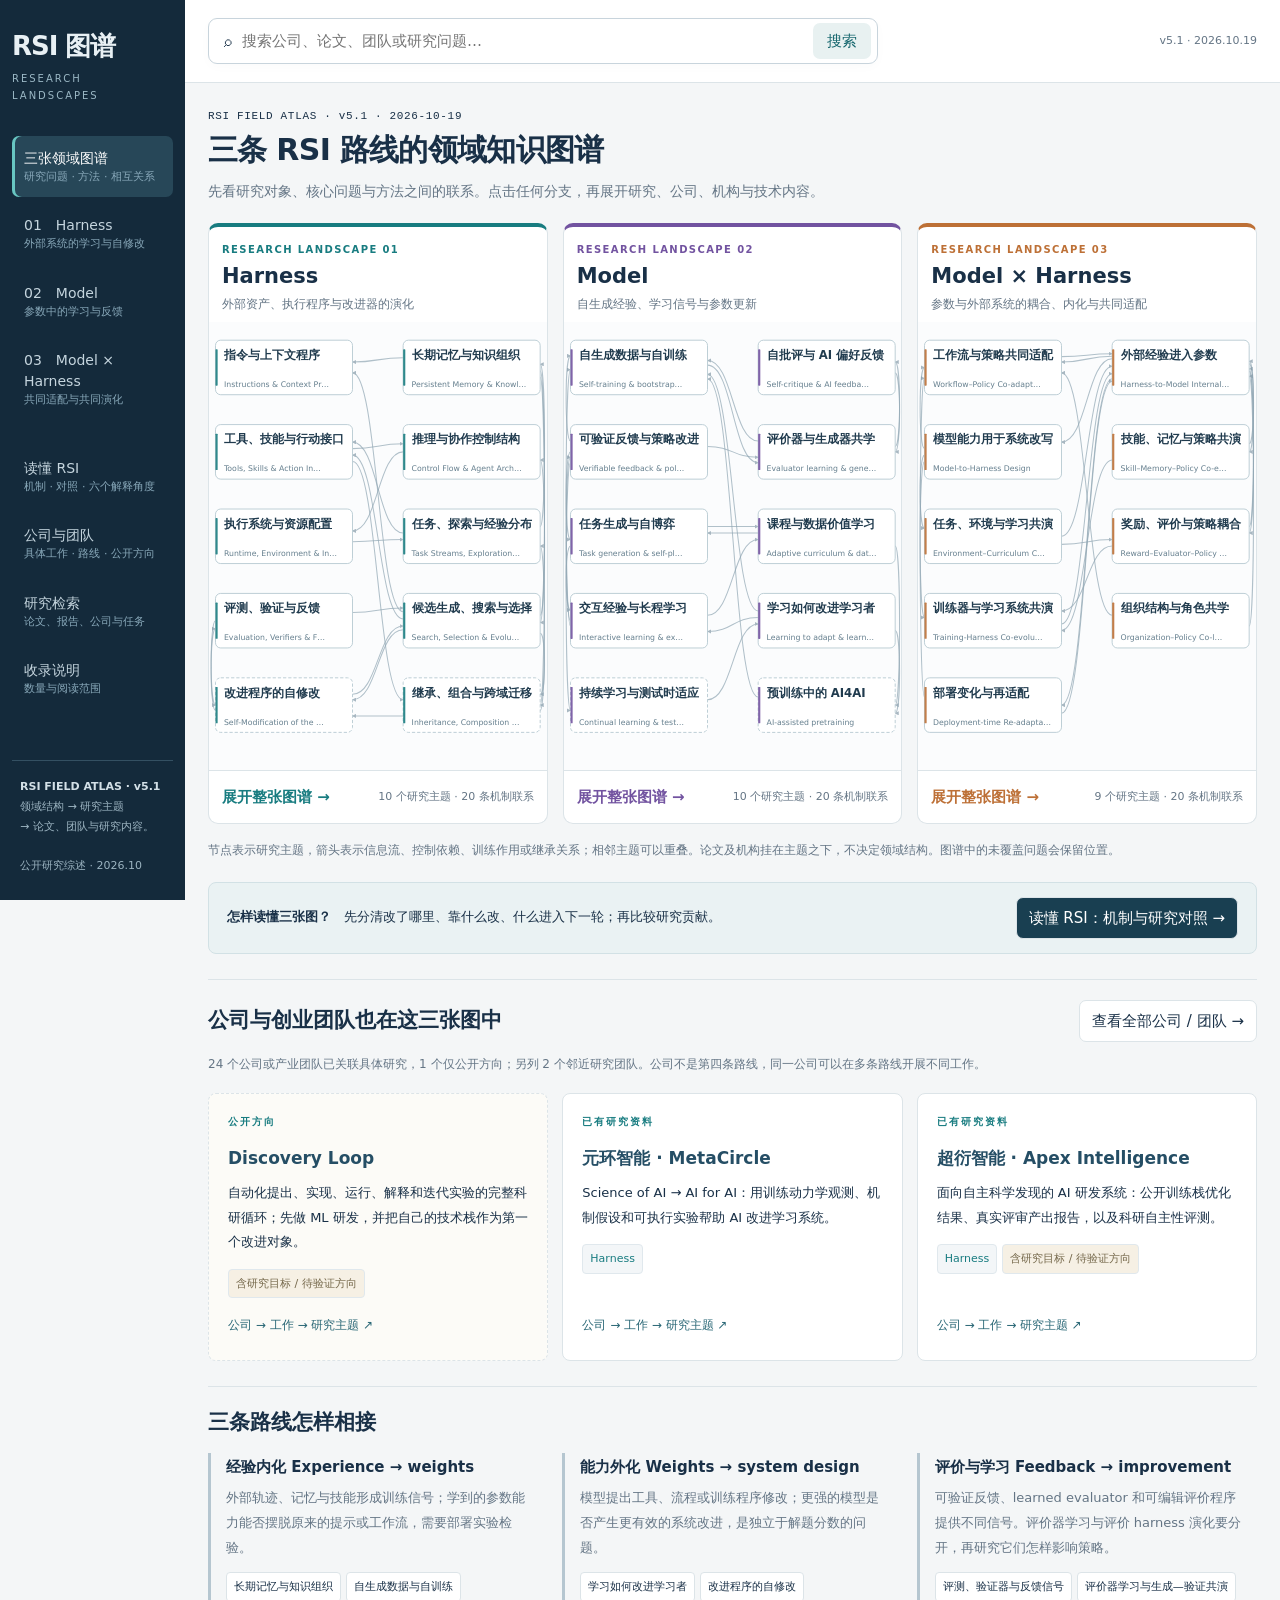
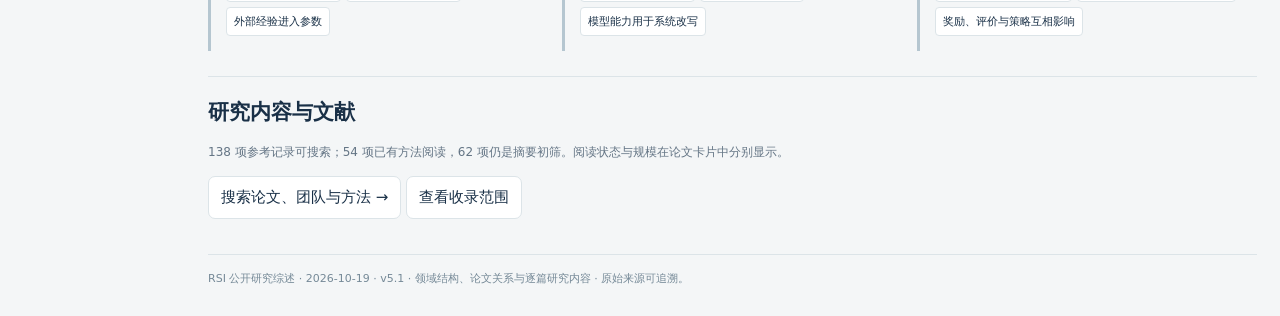
==== commit 55db90f9: "Explain RSI feedback mechanisms and clarify atlas coverage Add an A–F reading guide, six linked mech" ====
--- a/research/atlas/index.html
+++ b/research/atlas/index.html
@@ -13,11 +13,14 @@
 
 .domain-graph-scroll{min-width:0;overflow:auto}.domain-canvas.expanded .domain-graph-scroll{max-height:740px}.domain-canvas.expanded .field-network{max-height:none}.canvas-label>div{display:flex;gap:5px}.canvas-label{flex-wrap:wrap;gap:8px}.field-subtopic{font-weight:400}
 
+.reader-intro{max-width:1040px}.reader-intro .lead{font-size:17px}.reader-section{margin-top:30px}.reader-section>p{max-width:1050px}.reader-jump{display:flex;gap:10px;align-items:center;flex-wrap:wrap;padding:14px 18px;background:#eaf2f3;border:1px solid #d2e1e5;border-radius:8px;margin:18px 0}.reader-jump p{margin:0;flex:1;font-size:13px}.reader-jump button{background:#193f51;color:#fff;white-space:nowrap}.reader-cases{display:flex;flex-wrap:wrap;gap:7px;margin:15px 0}.reader-cases button[aria-pressed=true]{background:#193f51;color:white;border-color:#193f51}.reader-case{border-left:4px solid var(--accent);padding:20px;background:white;border-radius:8px}.reader-case-head{display:flex;justify-content:space-between;gap:15px;align-items:start}.reader-case-head h3{font-size:21px}.reader-case .loop-text{font-size:16px;line-height:1.95;background:#f0f5f6;border-radius:6px;padding:13px 17px;margin:13px 0}.reader-facts{display:grid;grid-template-columns:1fr 1fr;gap:15px 26px}.reader-facts p{font-size:13px;margin:4px 0}.reader-facts b{font-size:12px;color:#486575}.reader-axis-grid{display:grid;grid-template-columns:repeat(2,minmax(0,1fr));gap:14px}.reader-axis{padding:18px 20px;border:1px solid var(--line);border-radius:8px;background:white}.reader-axis h3{font-size:16px}.reader-axis p{font-size:13px;margin:8px 0 0}.reader-axis .reader-question{font-size:15px;color:#183c52}.reader-comparisons{display:grid;grid-template-columns:1fr 1fr;gap:16px}.reader-comparison{background:white;border:1px solid var(--line);border-radius:8px;padding:20px}.reader-comparison h3{font-size:16px}.reader-comparison p{font-size:13px}.reader-comparison .path-links{margin:12px 0 0}.reader-gap{border-left:3px solid #bf934c;padding:8px 14px;background:#fff9ec;font-size:12px;margin:14px 0}.reader-gap b{display:block}.reader-loop{display:block;width:100%;max-width:1000px;margin:auto}.reader-loop text{font-family:inherit;fill:#23475b}.reader-loop .sub{fill:#5c7585;font-size:12px}.reader-source{font-size:11px;color:var(--muted)}.reader-card-brief{border:1px solid #dce7ea;background:#f6fafb;border-radius:8px;padding:17px 19px;margin:15px 0 22px}.reader-card-brief h3{font-size:14px}.reader-card-brief p{font-size:13px;margin:7px 0}.reader-card-brief b{color:#315d72}.reader-stats{display:grid;grid-template-columns:repeat(4,1fr);gap:12px;margin:16px 0}.reader-stats div{padding:15px;background:white;border:1px solid var(--line);border-radius:7px}.reader-stats b{font-size:24px;display:block}.reader-stats span{font-size:12px;color:var(--muted)}.reader-table{min-width:700px}.reader-table td{vertical-align:top}.reader-unfinished{columns:2;column-gap:25px;margin-top:15px}.reader-unfinished>div{break-inside:avoid;padding:9px 0;border-top:1px solid var(--line);font-size:12px}.reader-unfinished button{font-size:12px}.reader-unfinished span{display:block;color:var(--muted);margin-top:3px}.reader-mini-label{display:inline-block;background:#e8eff3;color:#33586d;border-radius:4px;padding:3px 7px;font-size:11px;margin-bottom:9px}.reader-card-brief .reader-source{font-size:11px}.reader-roles{display:flex;gap:6px;flex-wrap:wrap;margin:12px 0}.reader-roles span{padding:5px 10px;background:#eaf0f3;border-radius:6px;font-size:12px}
+@media(max-width:800px){.reader-axis-grid,.reader-comparisons,.reader-facts{grid-template-columns:1fr}.reader-stats{grid-template-columns:1fr 1fr}.reader-unfinished{columns:1}.reader-case-head{display:block}.reader-loop{min-width:600px}.reader-loop-wrap{overflow:auto}.reader-jump{align-items:start}.reader-case{padding:16px}}
+
 .company-grid{display:grid;grid-template-columns:repeat(3,minmax(0,1fr));gap:14px;margin:18px 0}.company-card{background:#fff;border:1px solid var(--line);border-radius:8px;padding:19px;min-width:0;display:flex;flex-direction:column}.company-card.direction{border-style:dashed;background:#fcfbf7}.company-card.adjacent{background:#f7f8fa}.company-card h3{margin:5px 0 10px;font-size:17px;line-height:1.5}.company-card h3 button{border:0;background:none;padding:0;text-align:left;font:inherit;color:#254e65;cursor:pointer}.company-card p{font-size:13px;line-height:1.9;margin:0 0 14px}.company-card .eyebrow{font-size:10px}.company-routes{display:flex;flex-wrap:wrap;gap:5px;margin:0 0 12px}.company-routes span{font-size:11px;color:var(--accent,#75684b);background:#f3f6f8;border-radius:4px;padding:4px 7px;border:1px solid #e0e8ed}.company-routes .direction-tag{background:#f6f0e4}.company-worklinks{display:flex;flex-wrap:wrap;gap:5px;margin-bottom:12px}.company-worklinks button{font-size:11px}.company-open{margin-top:auto;align-self:flex-start;text-align:left;font-size:12px;color:#286675;background:transparent;border:0;padding:5px 0;cursor:pointer}.industry-stats{display:grid;grid-template-columns:repeat(4,minmax(0,1fr));border:1px solid var(--line);background:white;border-radius:8px;margin:20px 0}.industry-stats>div{padding:18px;border-right:1px solid var(--line)}.industry-stats>div:last-child{border:0}.industry-stats b{display:block;font-size:30px;line-height:1.3;color:#244f63}.industry-stats span{font-size:12px;color:var(--muted)}.industry-route-summary{display:grid;grid-template-columns:repeat(3,minmax(0,1fr));gap:12px}.industry-route-summary button{text-align:left;background:white;border:1px solid var(--line);border-left:3px solid var(--accent);padding:14px;color:var(--accent);font-size:16px;border-radius:5px}.industry-route-summary b{float:right}.industry-route-summary small{display:block;color:var(--muted);font-size:11px;margin-top:5px}.company-chips,.paper-companies{display:flex;flex-wrap:wrap;gap:6px;align-items:center}.company-chip{font-size:12px;color:#33576b;background:#fff;border:1px solid #ccdae2;border-radius:5px;padding:5px 8px;cursor:pointer}.paper-companies{margin:12px 0 18px}.company-search-matches{border-bottom:1px solid var(--line);margin-bottom:25px;padding-bottom:15px}.company-search-matches h2{font-size:19px}.company-position{margin:5px 0 24px}.company-boundary{border-left:3px solid #b1c5cf;background:#f4f8fa;padding:12px 16px;font-size:13px;line-height:1.9}.declared-direction{font-size:13px;color:#74613b;line-height:1.9}.company-output-list{display:grid;grid-template-columns:repeat(2,minmax(0,1fr));gap:12px;margin:15px 0 25px}.company-output-list article{border:1px solid var(--line);border-radius:7px;padding:17px;min-width:0}.company-output-list h4,.company-disclosure h4{margin:6px 0;font-size:16px}.company-output-list h4 button{font:inherit;border:0;padding:0;background:none;text-align:left;color:#286675}.company-output-list p,.company-disclosure p{font-size:13px;line-height:1.9}.company-disclosure{border-top:1px solid var(--line);padding:14px 0}.company-detail .source-links{word-break:break-word}.industry-rules{margin-top:25px}.toolbar #company-query{background:white;border:1px solid var(--line);padding:8px 11px;border-radius:5px;min-width:220px;flex:1}#search-company-results:empty{display:none}
 @media(max-width:1150px){.company-grid{grid-template-columns:repeat(2,minmax(0,1fr))}.industry-stats{grid-template-columns:repeat(2,minmax(0,1fr))}.industry-stats>div{border-bottom:1px solid var(--line)}}
 @media(max-width:650px){.company-grid,.company-output-list,.industry-route-summary{grid-template-columns:1fr}.industry-stats b{font-size:26px}.industry-stats>div{padding:12px}.toolbar #company-query{min-width:0;width:100%}.company-card{padding:16px}.company-chip{font-size:11px}.company-detail h3{font-size:18px}}
 
-</style></head><body><div class="shell"><aside class="sidebar"><div class="brand">RSI 图谱<small>RESEARCH LANDSCAPES</small></div><nav class="nav" aria-label="研究路线"><button data-nav="overview">三张领域图谱<small>研究问题 · 方法 · 相互关系</small></button><button data-nav="harness">01　Harness<small>外部系统的学习与自修改</small></button><button data-nav="model">02　Model<small>参数中的学习与反馈</small></button><button data-nav="hybrid">03　Model × Harness<small>共同适配与共同演化</small></button><button data-nav="companies" class="separate">公司与团队<small>具体工作 · 路线 · 公开方向</small></button><button data-nav="search">研究检索<small>论文、报告、公司与任务</small></button><button data-nav="coverage">收录说明<small>数量与阅读范围</small></button></nav><div class="sidebar-note"><b>RSI FIELD ATLAS · v5.1</b><br>领域结构 → 研究主题<br>→ 论文、团队与研究内容。<br><br>公开研究综述 · 2026.10</div></aside><div class="body"><header class="topbar"><form class="searchbox" id="search-form"><span aria-hidden="true">⌕</span><input id="global-search" type="search" placeholder="搜索公司、论文、团队或研究问题…" aria-label="搜索研究图谱" autocomplete="off"><button type="submit">搜索</button></form><span class="date">v5.1 · 2026.10.19</span></header><main class="content" id="main"></main></div></div><dialog id="paper-dialog" class="paper-modal" aria-labelledby="paper-title"><div id="paper-content"></div></dialog><script id="literature-data" type="application/json">{"version":"5.1.0","updated":"2026-10-19","title":"RSI 领域知识图谱","scope":"公开文献的领域主题图、论文关系图与阅读档案；领域结构为综述组织，论文归属可随证据修订。","field":{"version":"1.0.0","updated":"2026-10-19","purpose":"先组织科学与工程问题，再将公开工作及团队挂接到机制位置。图谱是可修订的综述结构，不宣称已证明本体完备。","routes":[{"id":"harness","title":"Harness","tagline":"外部资产、执行程序与改进器的演化","definition":"在这一主线中，主要学习与演化对象是 foundation model 参数之外、决定代理行为和改进过程的持久状态与可执行程序。基础模型通常保持冻结；若研究同时更新模型参数，则可与 Model × Harness 图建立连接。","central_question":"什么被改写，怎样产生下一次改进？","reading_key":"先看可修改对象，再沿“反馈→更新→选择→继承”的有向关系读图，最后看论文及团队占据哪些位置。不同节点是资产、机制或研究问题，不能用作互斥标签。","research_question":"哪些程序修改既提高任务表现，又改善后续搜索、反馈利用与跨任务继承？","scene":"一个代理在真实任务或实验环境中运行，留下行动轨迹、工具错误、结果与成本。系统据此修改提示、知识、技能或执行代码，把候选放回任务中比较；被保留的资产进入后续任务。递归研究进一步把“如何发现问题、提出并实施修改”的程序也放入可编辑范围，由更新后的系统继续推进改进。","loop":["运行任务并收集轨迹","定位失败、机会与成本","生成对具体资产的修改","执行验证并选择候选","继承、组合和再次使用"],"facets":[{"title":"资产 ≠ 更新算法","text":"Prompt、memory、tool、workflow 是可以改变什么；reflection、evolution、MCTS 是怎样改变。相同算法可以作用于不同资产，同一工作也可跨多个资产。"},{"title":"优化目标系统 ≠ 改写优化器","text":"ADAS、GEPA 和 AFlow 可以持续产生更强候选，但外层搜索器可保持固定。STOP、Promptbreeder、HyperAgents 进一步把某些改进机制纳入修改。"},{"title":"持久能力 ≠ 临时轨迹","text":"当前任务的反思与即时工具生成首先是在线适应；只有明确保留并在后续任务复用，才能讨论跨任务能力积累。"},{"title":"改进器自改 ≠ 全系统可改","text":"DGM 的档案维护和父代选择固定；HyperAgents 的主实验也保留手工父代选择。须记录实际可编辑边界，而不是用“递归”一词抹去边界。"},{"title":"参数规模 ≠ 研究质量","text":"冻结模型的 harness 方法需要看机制、迁移、预算和比较是否有解释力；参数规模是实验条件，不能单独替代研究价值判断。"}],"open_questions":[{"title":"什么样的经验能够成为跨任务、跨模型仍然有效的程序改进？","text":"从当前任务中得到的提示、技能和代码补丁，哪些依赖原模型与环境，哪些能组合为可迁移能力？如何避免长期积累后相互干扰、过时或上下文膨胀？ 现有工作已经展示局部迁移和长期记忆机制，但不能由单一分布、有限任务上的迁移推出开放任务流中的持续泛化。"},{"title":"什么改进会同时提升解题能力和产生下一轮改进的能力？","text":"更高 solve rate 是否提高给定预算内发现有效修改的概率？若解题与改进技能不对齐，哪些元层表示、反馈和可编辑边界有帮助？ DGM 和 HyperAgents 已研究自指更新与元层迁移；有限轮次收益还不能建立跨领域、跨预算持续提高改进效率的一般规律。"},{"title":"评价器与任务分布都变化时，系统怎样保持进步的方向？","text":"学习中的 evaluator 如何与任务真值、实际效用和旧版本保持联系？怎样区分真实能力提升、评价器偏好变化与重复选择造成的过拟合？ 共同演化与评价锚点已有方法；开放任务中真值稀少、目标变化和长期比较仍不是已解决的一般问题。"}],"nodes":[{"id":"h-instructions","title":"指令与上下文程序","english":"Instructions & Context Programs","kind":"asset","question":"在权重不变时，怎样改变模型看到的信息和执行指令，使行为稳定改善？","definition":"可修改的对象包括 system prompt、模块提示、few-shot examples、上下文组装与压缩规则。文件只是存储载体；研究对象是这些内容对条件生成和后续工具调用的控制作用。","subtopics":["任务提示与模块提示","示例选择与排序","context assembly / compression","可执行规范与格式约束","反思形成的 playbook"],"mechanisms":["基于执行轨迹的语言反思","候选提示变异与组合","按模块优化提示","增量编辑与去重"],"example_work_ids":["promptbreeder","gepa","opro","ace"],"source_urls":["https://arxiv.org/html/2309.16797v1","https://arxiv.org/pdf/2507.19457v2","https://arxiv.org/abs/2309.03409","https://arxiv.org/html/2510.04618v1"],"layout":{"column":0,"row":0},"kind_label":"可修改的外部资产"},{"id":"h-memory","title":"长期记忆与知识组织","english":"Persistent Memory & Knowledge","kind":"asset","question":"哪些经历应跨任务保留，怎样抽象、检索、修订并消除相互矛盾的经验？","definition":"外部记忆保留模型参数之外的可更新状态：episodic traces、经验规则、检索索引、知识库和效用估计。存入更多记录不自动等于学得更多；关键在后续决策是否有效使用这些记录。","subtopics":["episodic / semantic memory","经验提炼与抽象","检索、排序与记忆效用","冲突、过时知识与遗忘","跨任务知识整合","知识库、数据库与可检索状态"],"mechanisms":["轨迹总结与增量合并","相似度检索与效用排序","回报更新检索价值","基于使用反馈的记忆修订"],"example_work_ids":["ace","memrl","mem2evolve","continual-harness"],"source_urls":["https://arxiv.org/html/2510.04618v1","https://arxiv.org/html/2601.03192v1","https://arxiv.org/abs/2604.10923","https://arxiv.org/abs/2605.09998"],"layout":{"column":0,"row":1},"kind_label":"可修改的外部资产"},{"id":"h-capabilities","title":"工具、技能与行动接口","english":"Tools, Skills & Action Interfaces","kind":"asset","question":"代理如何从重复操作中创造可调用能力，并把已有能力组合成更长的任务？","definition":"可修改对象是可执行工具代码、技能程序、工具说明、输入输出契约及发现与调用方式。Skills、plugins、MCP 是能力暴露和复用的不同载体；安装或调用现成工具本身不构成自改进。","subtopics":["tool synthesis / API construction","代码技能与语言技能","插件、skills、MCP / API 与调用协议","技能组合与依赖","技能测试、修复与淘汰"],"mechanisms":["探索后封装可执行程序","执行错误驱动修复","检索已有技能并组合","评测反馈驱动技能编辑"],"example_work_ids":["voyager","skillweaver","skillopt","live-swe-agent"],"source_urls":["https://arxiv.org/html/2305.16291v2","https://arxiv.org/html/2504.07079v1","https://arxiv.org/abs/2605.23904","https://arxiv.org/html/2511.13646v1"],"layout":{"column":0,"row":2},"kind_label":"可修改的外部资产"},{"id":"h-control","title":"推理与协作控制结构","english":"Control Flow & Agent Architecture","kind":"asset","question":"何时规划、行动、反思、调用工具或委派，以及多个代理之间怎样交换信息？","definition":"结构包括控制流、信息流、角色分工、模型调用路由、停止条件和重试策略。工作流图是其中一种表示；代码还可以表达循环、条件、动态工具和运行时生成的子任务。","subtopics":["规划与反思调度","条件、循环与终止","multi-agent roles / communication","模型与专家路由","并行搜索和结果聚合"],"mechanisms":["代码空间中的架构搜索","图结构搜索与进化","MCTS 分配工作流探索","执行反馈修订控制逻辑"],"example_work_ids":["adas","aflow","agentbreeder","harnessdev"],"source_urls":["https://arxiv.org/html/2408.08435v1","https://arxiv.org/html/2410.10762v4","https://arxiv.org/abs/2502.00757","https://arxiv.org/abs/2609.01437"],"layout":{"column":1,"row":0},"kind_label":"可修改的外部资产"},{"id":"h-runtime","title":"执行系统与资源配置","english":"Runtime, Environment & Infrastructure","kind":"asset","question":"怎样让同一模型用更少的时间、调用与资源完成更可靠的任务，并使系统改动可以运行？","definition":"包括 REPL、文件与进程状态、执行环境、依赖、调度、缓存、上下文预算、错误恢复与部署配置。须区分代理自己的运行环境，与被研究的外部任务环境；也须区分优化外部基础设施和改造自身 harness。","subtopics":["persistent execution / REPL","工具沙箱与依赖环境","并行、缓存与调用预算","错误恢复及状态恢复","软硬件与推理服务优化"],"mechanisms":["执行剖析和瓶颈定位","可运行代码补丁","性能—费用联合选择","在多个环境复用执行机制"],"example_work_ids":["sica","sol-pi","prime-agent","alphaevolve"],"source_urls":["https://arxiv.org/html/2504.15228v1","https://arxiv.org/html/2609.20519v1","https://arxiv.org/abs/2608.23552","https://arxiv.org/abs/2506.13131"],"layout":{"column":1,"row":1},"kind_label":"可修改的外部资产"},{"id":"h-experience","title":"任务、探索与经验分布","english":"Task Streams, Exploration & Curriculum","kind":"feedback","question":"系统下一步做什么，才能同时获得有用成果和改善自身所需的信息？","definition":"任务选择决定可以观察到的失败和成功。研究包括开放任务流、自动课程、主动探索、失败挖掘与迁移任务选择；课程和环境生成器在部分研究中固定，在另一些研究中也可能成为更新对象。","subtopics":["自动课程与能力边界","任务流及分布变化","失败发现与诊断","探索和 exploitation","同任务适应与跨任务积累"],"mechanisms":["根据进度生成下一任务","从失败轨迹选择改进问题","任务路由与专家选择","跨环境复用已有技能"],"example_work_ids":["voyager","continual-harness","adaptive-auto-harness","self-harness"],"source_urls":["https://arxiv.org/html/2305.16291v2","https://arxiv.org/abs/2605.09998","https://arxiv.org/abs/2606.01770","https://arxiv.org/abs/2606.09498"],"layout":{"column":1,"row":2},"kind_label":"经验分布"},{"id":"h-evaluation","title":"评测、验证器与反馈信号","english":"Evaluation, Verifiers & Feedback","kind":"feedback_asset","question":"什么变化算真实进步？反馈不足或评价器自己变化时，怎样继续可靠比较系统版本？","definition":"反馈可来自可执行测试、环境回报、人工评价或模型评审；它既指导更新，也决定版本选择。评价器代码和提示可以被优化，但其改进需要独立的任务结果或可信锚点支撑。","subtopics":["verifiable tests / environment reward","语言反馈与错误归因","模型评审及校准","代价、延迟和回归","评价器更新与历史结果可比性"],"mechanisms":["阶段性评估和多保真选择","外部测试验证候选","评审器与任务代理共同演化","更新评价器后重评或校准记录"],"example_work_ids":["red-queen-godel-machine","hgm","gepa","rrsi"],"source_urls":["https://arxiv.org/html/2606.26294v3","https://arxiv.org/html/2510.21614v1","https://arxiv.org/pdf/2507.19457v2","https://arxiv.org/html/2609.24972v1"],"layout":{"column":2,"row":0},"kind_label":"反馈与可修改评价","short_title":"评测、验证与反馈"},{"id":"h-search","title":"候选生成、搜索与选择","english":"Search, Selection & Evolution","kind":"update_mechanism","question":"如何在昂贵、噪声大而组合复杂的程序空间中找到有积累价值的修改？","definition":"这是作用于不同资产的更新机制，而不是一种独立资产。反思给出修改方向，搜索决定探索分配，选择决定继承哪些候选；档案和种群可以保留暂时非最优但有用的中间方案。","subtopics":["reflection-guided proposals","evolution / crossover","MCTS / bandit allocation","Pareto selection","archives / stepping stones"],"mechanisms":["基于反馈的程序变异","多分支搜索与重组","分层评估分配计算","根据后代收益选择父代"],"example_work_ids":["gepa","aflow","dgm","hgm","shinkaevolve"],"source_urls":["https://arxiv.org/pdf/2507.19457v2","https://arxiv.org/html/2410.10762v4","https://arxiv.org/html/2505.22954v3","https://arxiv.org/html/2510.21614v1","https://arxiv.org/abs/2509.19349"],"layout":{"column":2,"row":1},"kind_label":"更新机制"},{"id":"h-improver","title":"改进程序的自修改","english":"Self-Modification of the Improver","kind":"recursive_boundary","question":"更新后的系统能否参与下一轮更新，并改变提出、实施或组织改进的方法？","definition":"把 task agent 与改进器区分开：自动优化目标系统，不必然修改优化器。真正需要定位的是哪些改进程序可编辑、修改后是否被下一代执行，以及父代选择、评价、预算等外层机制仍有哪些固定部分。","subtopics":["self-editing task agent","可演化的 mutation prompt","editable meta-agent","元层诊断和实验策略","固定外层控制的边界"],"mechanisms":["改进器以自身代码为输入","更新任务逻辑与元代理逻辑","后继改进器继续提出修改","测试改进策略的跨任务迁移"],"example_work_ids":["stop","promptbreeder","dgm","hyperagents"],"source_urls":["https://arxiv.org/pdf/2310.02304v3","https://arxiv.org/html/2309.16797v1","https://arxiv.org/html/2505.22954v3","https://arxiv.org/html/2603.19461v1"],"layout":{"column":2,"row":2},"kind_label":"递归边界"},{"id":"h-inheritance","title":"继承、组合与跨域迁移","english":"Inheritance, Composition & Transfer","kind":"outcome","question":"一次修改如何成为后续仍可调用的能力，而非只对当前任务有效的临时技巧？","definition":"继承对象可以是提示、记忆、技能、程序版本或搜索经验。需要分别观察同任务复用、跨任务迁移、跨模型迁移以及改进策略迁移；这些能力不同，不能用一个总分代替。","subtopics":["跨 episode 继承","模块与技能的组合","跨模型迁移","跨任务与环境迁移","改进策略的迁移"],"mechanisms":["版本与谱系档案","技能检索和依赖复用","模块整合及回归测试","固定预算下比较迁移后改进"],"example_work_ids":["voyager","adas","hyperagents","modular-rsi","skillopt"],"source_urls":["https://arxiv.org/html/2305.16291v2","https://arxiv.org/html/2408.08435v1","https://arxiv.org/html/2603.19461v1","https://arxiv.org/html/2609.14857v2","https://arxiv.org/abs/2605.23904"],"layout":{"column":3,"row":1},"kind_label":"继承与迁移"}],"edges":[{"id":"field-harness-01","source":"h-memory","target":"h-instructions","label":"检索后进入上下文","explanation":"被检索的经验改变模型下一步看到的信息；长时记忆与单次上下文是两种不同状态。","example_work_ids":["ace","memrl"],"source_urls":["https://arxiv.org/html/2510.04618v1","https://arxiv.org/html/2601.03192v1"],"evidence":"survey_structure"},{"id":"field-harness-02","source":"h-experience","target":"h-memory","label":"轨迹形成经验","explanation":"任务交互产生可总结、可修订的持久记录。","example_work_ids":["ace","continual-harness"],"source_urls":["https://arxiv.org/html/2510.04618v1","https://arxiv.org/abs/2605.09998"],"evidence":"survey_structure"},{"id":"field-harness-03","source":"h-experience","target":"h-capabilities","label":"探索产生新技能","explanation":"完成课程或探索网页后，把有效操作封装为可调用技能。","example_work_ids":["voyager","skillweaver"],"source_urls":["https://arxiv.org/html/2305.16291v2","https://arxiv.org/html/2504.07079v1"],"evidence":"survey_structure"},{"id":"field-harness-04","source":"h-capabilities","target":"h-control","label":"扩展可调用动作","explanation":"新工具扩大动作空间，控制逻辑决定何时调用与组合。","example_work_ids":["voyager","live-swe-agent"],"source_urls":["https://arxiv.org/html/2305.16291v2","https://arxiv.org/html/2511.13646v1"],"evidence":"survey_structure"},{"id":"field-harness-05","source":"h-control","target":"h-runtime","label":"在执行系统中实现","explanation":"同一工作流需要具体的调用、状态与错误处理实现，运行成本也随之改变。","example_work_ids":["sica","harnessdev"],"source_urls":["https://arxiv.org/html/2504.15228v1","https://arxiv.org/abs/2609.01437"],"evidence":"survey_structure"},{"id":"field-harness-06","source":"h-runtime","target":"h-experience","label":"产生轨迹与故障","explanation":"执行日志、异常和运行代价决定系统可以学习哪些失败。","example_work_ids":["sica","self-harness"],"source_urls":["https://arxiv.org/html/2504.15228v1","https://arxiv.org/abs/2606.09498"],"evidence":"survey_structure"},{"id":"field-harness-07","source":"h-evaluation","target":"h-search","label":"提供比较与选择信号","explanation":"评价结果影响候选保留、父代采样及下一步探索预算。","example_work_ids":["aflow","hgm"],"source_urls":["https://arxiv.org/html/2410.10762v4","https://arxiv.org/html/2510.21614v1"],"evidence":"survey_structure"},{"id":"field-harness-08","source":"h-search","target":"h-instructions","label":"产生并选择提示修改","explanation":"反思、变异和 Pareto 选择可以作用于提示空间。","example_work_ids":["gepa","promptbreeder"],"source_urls":["https://arxiv.org/pdf/2507.19457v2","https://arxiv.org/html/2309.16797v1"],"evidence":"survey_structure"},{"id":"field-harness-09","source":"h-search","target":"h-control","label":"搜索控制程序","explanation":"搜索算法也可以修改循环、角色与 LLM 调用次序。","example_work_ids":["adas","aflow"],"source_urls":["https://arxiv.org/html/2408.08435v1","https://arxiv.org/html/2410.10762v4"],"evidence":"survey_structure"},{"id":"field-harness-10","source":"h-search","target":"h-capabilities","label":"选择工具与技能版本","explanation":"技能候选通过执行或任务反馈被保留和修复。","example_work_ids":["skillopt","skillweaver"],"source_urls":["https://arxiv.org/abs/2605.23904","https://arxiv.org/html/2504.07079v1"],"evidence":"survey_structure"},{"id":"field-harness-11","source":"h-memory","target":"h-search","label":"提供既往搜索经验","explanation":"历史失败、候选和执行结果可以改善后续提案，不一定改变搜索算法本身。","example_work_ids":["adas","group-evolving-agents"],"source_urls":["https://arxiv.org/html/2408.08435v1","https://arxiv.org/abs/2602.04837"],"evidence":"survey_structure"},{"id":"field-harness-12","source":"h-improver","target":"h-search","label":"改写改进策略","explanation":"当改进器可编辑时，后继系统可以改变诊断和提案方法；外层选择机制是否可改需逐项说明。","example_work_ids":["hyperagents","stop"],"source_urls":["https://arxiv.org/html/2603.19461v1","https://arxiv.org/pdf/2310.02304v3"],"evidence":"survey_structure"},{"id":"field-harness-13","source":"h-search","target":"h-improver","label":"把改进器作为候选对象","explanation":"被搜索的程序可以恰好就是产生下一轮修改的程序，形成自指更新。","example_work_ids":["stop","promptbreeder"],"source_urls":["https://arxiv.org/pdf/2310.02304v3","https://arxiv.org/html/2309.16797v1"],"evidence":"survey_structure"},{"id":"field-harness-14","source":"h-evaluation","target":"h-improver","label":"评价后代改进能力","explanation":"任务分数之外，需观察改进器在给定预算内产生更强后代的能力。","example_work_ids":["hyperagents","aide2"],"source_urls":["https://arxiv.org/html/2603.19461v1","https://arxiv.org/html/2609.26457v1"],"evidence":"survey_structure"},{"id":"field-harness-15","source":"h-improver","target":"h-evaluation","label":"可更新评审组件","explanation":"改进程序可以产生新评价器；采用新评价器改变了后续搜索的信号。","example_work_ids":["red-queen-godel-machine"],"source_urls":["https://arxiv.org/html/2606.26294v3"],"evidence":"survey_structure"},{"id":"field-harness-16","source":"h-search","target":"h-inheritance","label":"保留分支与中间方案","explanation":"谱系档案允许当前非最优候选成为未来改进的起点。","example_work_ids":["dgm","hgm"],"source_urls":["https://arxiv.org/html/2505.22954v3","https://arxiv.org/html/2510.21614v1"],"evidence":"survey_structure"},{"id":"field-harness-17","source":"h-capabilities","target":"h-inheritance","label":"技能可以复用与组合","explanation":"可执行技能是跨任务继承的一种具体载体。","example_work_ids":["voyager","skillweaver"],"source_urls":["https://arxiv.org/html/2305.16291v2","https://arxiv.org/html/2504.07079v1"],"evidence":"survey_structure"},{"id":"field-harness-18","source":"h-memory","target":"h-inheritance","label":"知识跨任务保留","explanation":"持久知识要经后续使用才能转化为能力，而非只增加存储量。","example_work_ids":["memrl","ace"],"source_urls":["https://arxiv.org/html/2601.03192v1","https://arxiv.org/html/2510.04618v1"],"evidence":"survey_structure"},{"id":"field-harness-19","source":"h-inheritance","target":"h-experience","label":"已有能力改变后续探索","explanation":"继承的技能使更复杂任务可达，进而改变将来收集到的经验。","example_work_ids":["voyager","mem2evolve"],"source_urls":["https://arxiv.org/html/2305.16291v2","https://arxiv.org/abs/2604.10923"],"evidence":"survey_structure"},{"id":"field-harness-20","source":"h-inheritance","target":"h-improver","label":"改进经验可跨域使用","explanation":"迁移的不仅可以是解题程序，也可以是产生改进的策略；须由对应的迁移实验确认。","example_work_ids":["hyperagents"],"source_urls":["https://arxiv.org/html/2603.19461v1"],"evidence":"survey_structure"}],"mappings":[{"work_id":"stop","topic_ids":["h-improver","h-search","h-evaluation"],"summary":"改进程序源码。后继改进程序继续改写自身；模型冻结。","source_urls":["https://arxiv.org/pdf/2310.02304v3"],"source_location":"arXiv:2310.02304v3（COLM 2024），§3–5，Algorithm 1，Figure 4，Table 1。","basis":"方法段落支持","primary_route":"harness"},{"work_id":"promptbreeder","topic_ids":["h-instructions","h-search","h-improver"],"summary":"任务提示；变异提示。变异提示也参与演化；不是权重训练。","source_urls":["https://arxiv.org/html/2309.16797v1","https://arxiv.org/pdf/2309.16797v1"],"source_location":"arXiv:2309.16797v1，§3–6、Figure 1–2、Table 1；ICML 2024 论文页面核对出版信息。","basis":"方法段落支持","primary_route":"harness"},{"work_id":"godel-agent","topic_ids":["h-control","h-improver"],"summary":"代理控制代码。自修改的具体范围与跨任务继承仍需方法全文确认。","source_urls":["https://github.com/Arvid-pku/Godel_Agent","https://aclanthology.org/2025.acl-long.1354.pdf"],"source_location":"摘要与既有来源记录","basis":"摘要初筛定位，非完整方法结论","primary_route":"harness"},{"work_id":"adas","topic_ids":["h-control","h-search","h-inheritance"],"summary":"目标 agent 的 forward 代码。meta-agent 实现固定；目标设计与档案更新。","source_urls":["https://arxiv.org/html/2408.08435v1"],"source_location":"arXiv:2408.08435v1，§2–3、§4.1–4.3、Figure 3、Table 1；Appendix A–B 的接口与提示。","basis":"方法段落支持","primary_route":"harness"},{"work_id":"aflow","topic_ids":["h-control","h-search","h-evaluation"],"summary":"工作流代码；模块提示。搜索器固定；搜索的是工作流。","source_urls":["https://arxiv.org/html/2410.10762v4","https://arxiv.org/pdf/2410.10762"],"source_location":"arXiv:2410.10762v4（ICLR 2025），§3.1–3.2、§4、Algorithm 1、§5.1–5.2、Table 1。","basis":"方法段落支持","primary_route":"harness"},{"work_id":"sica","topic_ids":["h-runtime","h-improver","h-search","h-evaluation"],"summary":"编码代理代码。历史最佳后继承担下一轮修改；非全部外层程序可改。","source_urls":["https://arxiv.org/html/2504.15228v1"],"source_location":"arXiv:2504.15228v1，§3、Algorithm 1、§4、Table 1、§4.1。","basis":"方法段落支持","primary_route":"harness"},{"work_id":"dgm","topic_ids":["h-control","h-capabilities","h-search","h-improver","h-inheritance"],"summary":"编码代理代码；工具及上下文实现。被选后继负责修改；archive maintenance 与 parent selection 固定。","source_urls":["https://arxiv.org/html/2505.22954v3"],"source_location":"arXiv v3（2026-03-12）；§3，§4.1–4.4。","basis":"方法段落支持","primary_route":"harness"},{"work_id":"gepa","topic_ids":["h-instructions","h-search","h-evaluation"],"summary":"LLM 模块提示。更新提示；优化算法不自修改。","source_urls":["https://arxiv.org/pdf/2507.19457v2"],"source_location":"arXiv 2507.19457v2 PDF；§3、§3.1、Figure 3、Algorithms 1–2、§4。","basis":"方法段落支持","primary_route":"harness"},{"work_id":"agentbreeder","topic_ids":["h-control","h-search"],"summary":"多代理角色与结构。目标多代理系统演化；外层算法自修改未确认。","source_urls":["https://arxiv.org/abs/2502.00757","https://arxiv.org/pdf/2502.00757"],"source_location":"摘要与既有来源记录","basis":"摘要初筛定位，非完整方法结论","primary_route":"harness"},{"work_id":"hyperagents","topic_ids":["h-improver","h-control","h-memory","h-inheritance"],"summary":"task agent 代码；meta-agent 代码。meta-agent 修改逻辑可改；主实验 parent selection 固定。","source_urls":["https://arxiv.org/html/2603.19461v1"],"source_location":"arXiv v1（2026-03-19）；§3–5.2；Appendix D.3；主文说明 Appendix E.5 为父代选择的另行探索。","basis":"方法段落支持","primary_route":"harness"},{"work_id":"rhi","topic_ids":["h-control","h-instructions","h-evaluation"],"summary":"工作流规格。主位置来自初筛，元层是否自改待方法确认。","source_urls":["https://arxiv.org/abs/2607.15524","https://arxiv.org/pdf/2607.15524"],"source_location":"摘要与既有来源记录","basis":"摘要初筛定位，非完整方法结论","primary_route":"harness"},{"work_id":"helix","topic_ids":["h-runtime","h-search","h-memory"],"summary":"harness 变体；成功及失败轨迹。产出训练记录不等于已实现 model 与 harness 共同演化。","source_urls":["https://github.com/HKUDS/HELIX","https://arxiv.org/pdf/2608.13951"],"source_location":"摘要与既有来源记录","basis":"摘要初筛定位，非完整方法结论","primary_route":"harness"},{"work_id":"hsi","topic_ids":["h-improver","h-search","h-runtime"],"summary":"harness 代码；元演化过程。仓库初筛显示元演化可改；完整作用边界待确认。","source_urls":["https://github.com/TailinZhou/hsi","https://arxiv.org/pdf/2608.08466"],"source_location":"摘要与既有来源记录","basis":"摘要初筛定位，非完整方法结论","primary_route":"harness"},{"work_id":"harnessdev","topic_ids":["h-control","h-runtime","h-search","h-inheritance"],"summary":"可执行 scaffold。创造者与执行者可以不同；不把目标优化等同创造者自改。","source_urls":["https://arxiv.org/abs/2609.01437","https://arxiv.org/pdf/2609.01437"],"source_location":"摘要与既有来源记录","basis":"摘要初筛定位，非完整方法结论","primary_route":"harness"},{"work_id":"rrsi","topic_ids":["h-improver","h-evaluation","h-runtime"],"summary":"harness 修改提案及接受规则。约束的是自修改过程；泛化和成本约束需要分别观察。","source_urls":["https://arxiv.org/html/2609.24972v1"],"source_location":"Table 2；提案 / 接受约束及消融","basis":"方法段落支持","primary_route":"harness"},{"work_id":"meta-harness","topic_ids":["h-instructions","h-memory","h-control","h-runtime","h-search"],"summary":"应用源码；记忆组织与上下文。源码可编辑范围广不等于每种资产均已有有效自改实证。","source_urls":["https://github.com/stanford-iris-lab/meta-harness","https://arxiv.org/pdf/2603.28052"],"source_location":"arXiv:2603.28052v1，§3、Algorithm 1、§4.1–4.3、Tables 2–7；尤其 §4.3 的同基准搜索设置。","basis":"摘要初筛定位，非完整方法结论","primary_route":"harness"},{"work_id":"aide2","topic_ids":["h-improver","h-search","h-evaluation","h-inheritance"],"summary":"内层研究代理。主实验外层研究者固定；另有后继接管外层的实验。","source_urls":["https://arxiv.org/html/2609.26457v1"],"source_location":"§2.1–2.2，§3.6 ignition test","basis":"方法段落支持","primary_route":"harness"},{"work_id":"hgm","topic_ids":["h-search","h-evaluation","h-improver"],"summary":"代理分支；分支研发价值估计。选择机制由研究者设计；它指导自修改分支探索。","source_urls":["https://arxiv.org/html/2510.21614v1"],"source_location":"§2–4，Assumption 1 / Theorem 1；对照与资源口径","basis":"方法段落支持","primary_route":"harness"},{"work_id":"ace","topic_ids":["h-instructions","h-memory","h-inheritance"],"summary":"持久 playbook。内容与条目演化；生成—反思—整理流程固定。","source_urls":["https://arxiv.org/html/2510.04618v1"],"source_location":"arXiv:2510.04618v1，§2.2、§3.1–3.2、§4.1–4.3、Table 1；§4.5–4.6 的组件和成本分析。","basis":"方法段落支持","primary_route":"harness"},{"work_id":"alphaevolve","topic_ids":["h-search","h-runtime"],"summary":"目标程序；部分计算基础设施算法。通用程序发现；只有涉及 AI 基础设施的应用属于 AI4AI，不能全部称自身 RSI。","source_urls":["https://arxiv.org/abs/2506.13131","https://arxiv.org/html/2506.13131v1"],"source_location":"摘要与既有来源记录","basis":"摘要初筛定位，非完整方法结论","primary_route":"harness"},{"work_id":"opro","topic_ids":["h-instructions","h-search"],"summary":"候选提示或数值解。优化提示是相关机制；未因迭代次数多成为改进器自修改。","source_urls":["https://arxiv.org/abs/2309.03409","https://arxiv.org/pdf/2309.03409"],"source_location":"摘要与既有来源记录","basis":"摘要初筛定位，非完整方法结论","primary_route":"harness"},{"work_id":"sol-pi","topic_ids":["h-runtime","h-control","h-search","h-inheritance"],"summary":"运行机制与代理 harness。以执行机制迁移及效率为重点，具体元循环边界见论文。","source_urls":["https://arxiv.org/html/2609.20519v1"],"source_location":"§2.2、§3、§5.1","basis":"方法段落支持","primary_route":"harness"},{"work_id":"modular-rsi","topic_ids":["h-control","h-runtime","h-improver","h-inheritance"],"summary":"harness 模块。模块局部改进必须经组合后的整体验证。","source_urls":["https://arxiv.org/html/2609.14857v2"],"source_location":"§3.1、§6.3–6.4，Table 5","basis":"方法段落支持","primary_route":"harness"},{"work_id":"prime-agent","topic_ids":["h-memory","h-capabilities","h-runtime"],"summary":"长期 REPL 状态；持久经验与技能。持久执行和经验修订可确认；改进器自修改范围待方法确认。","source_urls":["https://arxiv.org/abs/2608.23552","https://arxiv.org/pdf/2608.23552"],"source_location":"摘要与既有来源记录","basis":"摘要初筛定位，非完整方法结论","primary_route":"harness"},{"work_id":"red-queen-godel-machine","topic_ids":["h-evaluation","h-improver","h-search"],"summary":"任务代理；评价器。评价器可改；独立 ground-truth anchors 不随评审器替换而抹去。","source_urls":["https://arxiv.org/html/2606.26294v3"],"source_location":"评价器切换段落；Appendix D 消融与成本边界","basis":"方法段落支持","primary_route":"harness"},{"work_id":"gear","topic_ids":["h-search","h-memory","h-improver"],"summary":"研究状态种群；部分变体中的搜索控制器。仅部分变体让控制器演化，不能概括为所有 GEAR 设置均递归。","source_urls":["https://arxiv.org/abs/2605.13874","https://arxiv.org/pdf/2605.13874"],"source_location":"摘要与既有来源记录","basis":"摘要初筛定位，非完整方法结论","primary_route":"harness"},{"work_id":"meta-n","topic_ids":["h-control","h-capabilities","h-improver"],"summary":"策略层与工具。已有初筛表明元操作固定；层数增加不等于元操作本身进化。","source_urls":["https://arxiv.org/abs/2608.24735","https://arxiv.org/pdf/2608.24735"],"source_location":"摘要与既有来源记录","basis":"摘要初筛定位，非完整方法结论","primary_route":"harness"},{"work_id":"self-harness","topic_ids":["h-runtime","h-experience","h-evaluation","h-improver"],"summary":"自身 harness 代码。需要区分补丁产生与后继继续承担改进的完整循环。","source_urls":["https://arxiv.org/abs/2606.09498","https://arxiv.org/pdf/2606.09498"],"source_location":"摘要与既有来源记录","basis":"摘要初筛定位，非完整方法结论","primary_route":"harness"},{"work_id":"skillopt","topic_ids":["h-capabilities","h-evaluation","h-inheritance"],"summary":"技能文本。外部优化模型修改技能；不是优化模型权重自改。","source_urls":["https://arxiv.org/abs/2605.23904","https://arxiv.org/pdf/2605.23904"],"source_location":"摘要与既有来源记录","basis":"摘要初筛定位，非完整方法结论","primary_route":"harness"},{"work_id":"mem2evolve","topic_ids":["h-memory","h-capabilities","h-experience","h-inheritance"],"summary":"经验记忆；工具与专家资产。经验与能力资产双向影响；不据此认定更新算法也进化。","source_urls":["https://arxiv.org/abs/2604.10923","https://arxiv.org/pdf/2604.10923"],"source_location":"摘要与既有来源记录","basis":"摘要初筛定位，非完整方法结论","primary_route":"harness"},{"work_id":"memrl","topic_ids":["h-memory","h-evaluation","h-inheritance"],"summary":"情景记忆；记忆效用值。LLM 参数冻结；记忆排序价值学习，更新规则本身固定。","source_urls":["https://arxiv.org/html/2601.03192v1"],"source_location":"§3–4，特别是实际使用的式(8)，区别于一般 TD 形式。","basis":"方法段落支持","primary_route":"harness"},{"work_id":"skillweaver","topic_ids":["h-capabilities","h-experience","h-inheritance"],"summary":"网页 API 技能。技能库增长并用于后续任务；生成过程是否自改另论。","source_urls":["https://arxiv.org/html/2504.07079v1","https://arxiv.org/pdf/2504.07079"],"source_location":"摘要与既有来源记录","basis":"摘要初筛定位，非完整方法结论","primary_route":"harness"},{"work_id":"live-swe-agent","topic_ids":["h-capabilities","h-runtime","h-experience"],"summary":"任务运行时创建的自定义工具脚本。主实验不改变 agentic loop；论文重点是同任务在线工具创造，不能说已证明跨任务递归演化。","source_urls":["https://arxiv.org/html/2511.13646v1","https://arxiv.org/pdf/2511.13646"],"source_location":"arXiv:2511.13646v1，§2.1–2.2、§3、§4.1–4.2、Tables 1–3；§2.1 明确“不改变 agentic loop”。","basis":"方法段落支持","primary_route":"harness"},{"work_id":"group-evolving-agents","topic_ids":["h-search","h-memory","h-improver","h-inheritance"],"summary":"代理分支；跨分支经验。初筛支持经验共享引导结构修改；具体递归边界待方法核实。","source_urls":["https://arxiv.org/abs/2602.04837","https://arxiv.org/pdf/2602.04837"],"source_location":"摘要与既有来源记录","basis":"摘要初筛定位，非完整方法结论","primary_route":"harness"},{"work_id":"adaptive-auto-harness","topic_ids":["h-control","h-runtime","h-experience","h-search"],"summary":"harness 集合；任务路由及经验。持续适应含人类引导信号；路由与改进器更新分别判断。","source_urls":["https://arxiv.org/abs/2606.01770","https://arxiv.org/pdf/2606.01770"],"source_location":"摘要与既有来源记录","basis":"摘要初筛定位，非完整方法结论","primary_route":"harness"},{"work_id":"continual-harness","topic_ids":["h-instructions","h-memory","h-capabilities","h-experience"],"summary":"技能；提示；记忆。跨交互持久改进；早期人类参与和后续自动循环分开。","source_urls":["https://arxiv.org/abs/2605.09998","https://arxiv.org/html/2605.09998v1"],"source_location":"摘要与既有来源记录","basis":"摘要初筛定位，非完整方法结论","primary_route":"harness"},{"work_id":"shinkaevolve","topic_ids":["h-search","h-runtime"],"summary":"候选程序；包括部分 agent harness。算法演化框架；普通程序任务属于相关搜索机制，不直接证明自身 RSI。","source_urls":["https://arxiv.org/abs/2509.19349","https://arxiv.org/pdf/2509.19349"],"source_location":"摘要与既有来源记录","basis":"摘要初筛定位，非完整方法结论","primary_route":"harness"},{"work_id":"voyager","topic_ids":["h-capabilities","h-memory","h-experience","h-inheritance"],"summary":"可组合代码技能库。固定 GPT-4 和课程程序；持久技能积累成立，元算法自改未示范。","source_urls":["https://arxiv.org/html/2305.16291v2"],"source_location":"§2、§3；本轮重读结构、技能库与反馈过程。","basis":"方法段落支持","primary_route":"harness"},{"work_id":"dream-rsi","topic_ids":["h-control","h-search","h-experience","h-inheritance"],"summary":"LLM 改写可执行的研究探索策略代码，用已有研究树进行回放、比较和选择；基础 agent 与评价器保持不变。","source_urls":["https://arxiv.org/html/2609.14858v2"],"source_location":"§3 Policy improvement and selection; Appendix D.2","basis":"survey_classification","primary_route":"harness"},{"work_id":"rewardharness","topic_ids":["h-evaluation","h-capabilities","h-search"],"summary":"冻结视觉语言模型，通过偏好误差改进 reward agent 的技能和工具；该评价系统随后用于外部图像编辑模型的 GRPO 训练。","source_urls":["https://arxiv.org/html/2605.08703v1"],"source_location":"Abstract; §1; §2; §3.2; §4","basis":"survey_classification","primary_route":"harness"},{"work_id":"metacircle-ophis","topic_ids":["h-experience","h-search","h-evaluation"],"summary":"以训练内部观测提出假设和干预，再用重复训练结果决定下一步研究。","source_urls":["https://meta-circle.com/blog/ophis-a-new-paradigm-for-autoresearch"],"source_location":"官方博客：OPHIS framework；Grokking / NanoGPT 两个案例；Looking Forward","basis":"survey_classification","primary_route":"harness","cross_route_reference":false},{"work_id":"comfyresearch","topic_ids":["h-runtime","h-experience","h-evaluation"],"summary":"把训练协议、观测与分析组织成可执行依赖图，供人或 agent 构造、运行和比较实验。","source_urls":["https://meta-circle.com/blog/comfyresearch-see-how-learning-happens","https://github.com/MetaCircleAI/ComfyResearch"],"source_location":"官方博客：From notebook to graph；Watching a run；Changing one thing；Where this goes","basis":"survey_classification","primary_route":"harness","cross_route_reference":false},{"work_id":"nanogpt-observables","topic_ids":["h-experience","h-evaluation"],"summary":"把权重、梯度、激活和注意力统计与模型模块对应，比较不同深度与训练条件。","source_urls":["https://meta-circle.com/blog/observe-learning-in-full"],"source_location":"官方发布：Abstract；Across layers / setups；What the comparison reveals","basis":"survey_classification","primary_route":"harness","cross_route_reference":false},{"work_id":"apex-tune","topic_ids":["h-search","h-runtime","h-evaluation"],"summary":"自动提出并验证 scaling law、训练实现和 GPU kernel 的改进，以实验结果继续搜索。","source_urls":["https://www.apexin.ai/assets/papers/what-happens-when-ai-starts-improving-ai.pdf","https://github.com/apexin-ai/Apex-Tune-results"],"source_location":"7 页报告：Evaluations I–IV；Beyond the Benchmarks；配套结果仓库","basis":"survey_classification","primary_route":"harness","cross_route_reference":false},{"work_id":"apex-research","topic_ids":["h-evaluation","h-search"],"summary":"公司报告自主研究系统产生科研项目与论文，并用真实外部同行评审检验产出。","source_urls":["https://github.com/apexin-ai/apex-research-report","https://www.apexin.ai/assets/papers/apex-research-2026.pdf"],"source_location":"官方 README：Core Message、Key Results；PDF 链接已定位但本轮未完成正文提取","basis":"survey_classification","primary_route":"harness","cross_route_reference":false},{"work_id":"asi-bench","topic_ids":["h-evaluation"],"summary":"在相同科研任务上逐步撤去方法指导，区分按步骤执行和自主选择科研方法的能力。","source_urls":["https://arxiv.org/abs/2608.17271","https://github.com/apexin-ai/ASI-Bench"],"source_location":"论文摘要；官方仓库 Overview、B1–B4、任务发布与评分协议","basis":"survey_classification","primary_route":"crosscut","cross_route_reference":true},{"work_id":"recursive-first-steps","topic_ids":["h-search","h-experience","h-evaluation","h-runtime"],"summary":"长时程并行研究线程积累实验上下文、组合候选分支，并对改进进行方差与 reward-hack 检查。","source_urls":["https://www.recursive.com/articles/first-steps-toward-automated-ai-research","https://github.com/recursive-org/first-steps-toward-automated-ai-research"],"source_location":"官方报告：研究循环；NanoChat、NanoGPT Speedrun 与 SOL-ExecBench 案例","basis":"survey_classification","primary_route":"harness","cross_route_reference":false},{"work_id":"hermes-agent","topic_ids":["h-memory","h-capabilities","h-instructions","h-experience"],"summary":"从任务经验创建和修改技能文档，保留记忆与会话检索，使后续执行使用已有经验。","source_urls":["https://github.com/NousResearch/hermes-agent","https://hermes-agent.nousresearch.com/docs/user-guide/features/skills"],"source_location":"README：learning loop；官方文档 Skills System：skill_manage、/learn、跨会话加载","basis":"survey_classification","primary_route":"harness","cross_route_reference":false},{"work_id":"intology-locus","topic_ids":["h-search","h-experience"],"summary":"公开定位为长时程 AI 研发系统；公司报告多日研究与 RE-Bench 结果。","source_urls":["https://intology.ai/blog/previewing-locus","https://intology.ai/about","https://intology.ai/blog/zochi-tech-report"],"source_location":"官方发布索引和 About 摘要；技术正文当前未完整提取","basis":"survey_classification","primary_route":"harness","cross_route_reference":false},{"work_id":"autoscience-lab","topic_ids":["h-search","h-control","h-evaluation"],"summary":"自动科学家提出和检验算法假设，自动工程师将被验证的模型改进转成可部署实现。","source_urls":["https://www.autoscience.ai/blog/autoscience-autonomous-ai-lab","https://www.businesswire.com/news/home/20260318760407/en/Autoscience-Raises-$14M-to-Build-the-Worlds-First-Automated-AI-Research-Lab","https://www.autoscience.ai/blog/meet-carl"],"source_location":"公司正式新闻稿（Business Wire 同步发布）；官网产品与 Carl 发布索引","basis":"survey_classification","primary_route":"harness","cross_route_reference":false}]},{"id":"model","title":"Model","tagline":"自生成经验、学习信号与参数更新","definition":"收录参数被学习更新的自训练、自反馈与 AI4AI 机制。ordinary RL、一次性 distillation 和使用 AI 处理数据是相关机制，不自动称为多代 RSI。若迭代对象仅为代码 / prompt，则归 Harness。","central_question":"学习信号从哪里来，下一代怎样变强？","reading_key":"首先按学习反馈机制组织概念关系；训练阶段、算法、在线性和功能角色作为交叉维度。图谱是可重叠概念网络，不要求每篇只属于一个箱子。","research_question":"怎样使自生成数据、评价者和课程持续提供有效的新学习信号，同时保持迁移与已有能力？","scene":"一代模型产生任务、答案或行动经验；反馈决定训练信号和数据分布；参数更新产生下一代。更深的闭环会继续训练评价者、出题者、数据选择者或改进器，使下一代不只更会解题，也改变下一轮学习条件。","loop":["生成任务、答案或经验","评价、验证与选择","形成学习信号","SFT / DPO / RL 更新","新模型再次生成"],"facets":[{"title":"训练阶段 Training stage","text":"pretraining / post-training / test-time / deployment。同一方法可跨阶段；阶段不决定反馈来源。"},{"title":"参数目标 Update objective","text":"SFT / distillation / DPO / preference optimization / policy-gradient RL / learned update。DPO 可使用每轮新采的偏好数据；不能仅因数据在线产生就把它写成 PPO。"},{"title":"经验来源 Data collection","text":"fixed offline data / on-policy refresh / replay / mixed-policy data。online data collection、on-policy objective 和持续不间断训练是不同概念。"},{"title":"更新节奏 Update schedule","text":"one-shot / round-based alternation / interleaved / asynchronous。记录真正运行的轮数与何时刷新 actor / critic / data。"},{"title":"被训练的角色 Trainable roles","text":"actor / solver / judge / critic / task proposer / curriculum curator / improvement policy。共享参数或独立模型都可以；角色是系统功能，不是互斥技术路线。"},{"title":"反馈来源 Grounding","text":"human seeds / rubric / executable checks / learned judge / self-consistency / downstream learning gain。指出每种反馈中的外部信息来源，防止把自生成等同于没有监督。"},{"title":"参数写入 Plasticity","text":"full weights / adapter / LoRA / selected modules / no weight update。只修改 prompt / memory / code 时应回到 Harness 图。"},{"title":"实际被训练模型的规模","text":"≥27B / <27B supplementary / unknown。总参数与 activated parameters 分开记录；大教师不使小学习者自动通过门槛。27B 是本综述主展示范围，不是科学价值定理。"}],"open_questions":[{"title":"谁能可靠地评价新的能力？","text":"当生成器超出现有评审能力时，如何获得仍然相关、可扩展、不会与生成器共同偏移的训练信号？ 更强的自生数据只有在反馈能辨别质量时才改变学习上限。"},{"title":"什么样的自生任务真正增加能力覆盖？","text":"怎样同时优化 learnability、diversity 与跨分布迁移，使课程走向新能力而非在窄题型中重复提高分数？ 当前成功率与即时 advantage 只是训练价值代理；出题、选题与学习者相互适应可能产生局部循环。"},{"title":"一次适应如何成为持续保留的能力？","text":"如何在长期任务流中选择更新时机和参数范围，让新能力可迁移、旧能力被保留，并使更新收益覆盖训练代价？ SEAL 的逐次自编辑实验仍出现遗忘；单任务 test-time 提升不能直接说明长期积累。"}],"nodes":[{"id":"m-bootstrapping","title":"自生成数据与自训练","english":"Self-training & bootstrapping","question":"模型的哪些输出值得成为下一轮训练数据？","definition":"模型生成解答、推理链或示范，经筛选后回流参数学习。关键变量是样本质量、覆盖、多样性，以及新一代是否重新产生训练数据。","subtopics":["Rationale bootstrapping：推理链自举","Rejection fine-tuning：正确轨迹筛选","Self-consistency filtering：自一致筛选","Self-distillation：自身经验蒸馏","Replay / mixture：新旧数据混合"],"mechanisms":["采样候选 → 选取高质量轨迹 → SFT / 蒸馏 → 再采样","筛选信号可来自答案、执行器或 learned evaluator"],"example_work_ids":["star","rest-em","llm-can-self-improve"],"source_urls":["https://arxiv.org/abs/2203.14465","https://arxiv.org/abs/2312.06585","https://aclanthology.org/2023.emnlp-main.67.pdf"],"kind":"feedback_mechanism","note":"","kind_label":"参数学习的反馈机制"},{"id":"m-preferences","title":"自批评与 AI 偏好反馈","english":"Self-critique & AI feedback","question":"没有唯一正确答案时，怎样把批评或偏好变成训练信号？","definition":"由模型根据原则、rubric 或比较任务生成批评、修订与偏好，再训练回答策略。评价者可以冻结，也可以参与下一轮学习；这两种闭环强度不同。","subtopics":["Critique–revise：批评与修订","RLAIF：AI 反馈强化学习","Iterative DPO / preference optimization","Constitution / rubric：原则与评价准则","Shared generator–judge：生成与评价共享参数"],"mechanisms":["自批评 → 修订示范 → SFT","成对评价 → 偏好对 → DPO 或 reward-model RL"],"example_work_ids":["constitutional-ai","self-rewarding-lm","iterative-rpo","spin"],"source_urls":["https://arxiv.org/html/2212.08073v1","https://arxiv.org/html/2401.10020v1","https://arxiv.org/html/2404.19733v2"],"kind":"feedback_mechanism","note":"","kind_label":"参数学习的反馈机制"},{"id":"m-verifiable-feedback","title":"可验证反馈与策略改进","english":"Verifiable feedback & policy improvement","question":"哪些任务能把执行结果变成可靠、可扩展的学习信号？","definition":"答案检查、程序运行、环境状态或形式化证明核验提供外部反馈。可以用这些反馈筛选示范，也可以直接进行 RLVR；可验证反馈不是某一种优化算法。","subtopics":["Outcome verification：结果核验","Execution feedback：程序与工具执行","Formal verification：Lean 等证明核验","Search-to-train：搜索结果回流训练","Process credit：中间步骤与轨迹归因"],"mechanisms":["当前策略采样 / 搜索 → 执行核验 → reward 或正负样本 → 参数更新"],"example_work_ids":["alphaproof","absolute-zero","rest-em","iterative-rpo","metaevolve"],"source_urls":["https://www.nature.com/articles/s41586-025-09833-y","https://arxiv.org/html/2505.03335v1","https://arxiv.org/abs/2607.21971"],"kind":"feedback_mechanism","note":"","kind_label":"参数学习的反馈机制"},{"id":"m-evaluator-learning","title":"评价器学习与生成—验证共演","english":"Evaluator learning & generator–verifier co-training","question":"生成器变强之后，评价器如何继续识别新错误？","definition":"把 judge、reward model 或 verifier 也作为学习对象。生成器不断提供新的判断难例，评价器更新后再影响生成器或数据选择。共享权重和独立模型都能实现这条关系。","subtopics":["Generative reward model：生成式奖励模型","Process / outcome verifier：过程与结果验证","Meta-verification：检查评价理由","Actor–critic co-training：执行与评价共训","Calibration：以可验证任务校准开放式评价"],"mechanisms":["生成器产生新样本 → 训练评价器 → 反馈训练生成器","外部可验证信号 → 评价器校准 → 开放任务反馈"],"example_work_ids":["self-rewarding-lm","self-taught-evaluators","deepseek-math-v2","kimi-k2","rl-tango","coverrl"],"source_urls":["https://arxiv.org/html/2408.02666v1","https://arxiv.org/html/2511.22570v1","https://arxiv.org/html/2507.20534v1","https://arxiv.org/abs/2505.15034"],"kind":"feedback_mechanism","note":"","kind_label":"参数学习的反馈机制","short_title":"评价器与生成器共学"},{"id":"m-self-play","title":"任务生成与自博弈","english":"Task generation & self-play","question":"模型如何持续遇到自己还不会、又可能学会的问题？","definition":"proposer、challenger 或 opponent 根据当前 solver 的表现改变任务或对手。这里区分生成新任务和从既有题库选任务，也区分共享模型与独立角色。","subtopics":["Proposer–solver：出题者与求解者","Adversarial self-play：攻防自博弈","Environment-grounded task generation","Learnability reward：可学习性反馈","Diversity / novelty：覆盖与新颖性"],"mechanisms":["求解表现 → 出题 / 对手策略 → 新任务 → 求解学习 → 新表现"],"example_work_ids":["absolute-zero","r-zero","dr-zero","agent0","tool-r0","gpt-red"],"source_urls":["https://arxiv.org/html/2505.03335v1","https://arxiv.org/abs/2508.05004","https://arxiv.org/html/2601.07055v2","https://arxiv.org/abs/2511.16043","https://cdn.openai.com/pdf/gpt-red-automated-red-teaming-via-self-play-at-scale.pdf"],"kind":"feedback_mechanism","note":"","kind_label":"参数学习的反馈机制"},{"id":"m-curriculum-learning","title":"课程与数据价值学习","english":"Adaptive curriculum & data selection","question":"有限训练预算应投入哪些任务、难度和能力缺口？","definition":"课程控制器根据学习者反馈调整采样分布；反馈可以是当前难度、预期学习增益或训练后的真实提升。困难、罕见、正确率低与有学习价值并不等价。","subtopics":["Competence frontier：能力边界","Learning-progress curriculum：学习进展课程","Bandit curator：数据选择 bandit","Difficulty / domain balancing","Data valuation：样本的下游训练价值"],"mechanisms":["学习者表现 / advantage → 任务采样权重 → 新训练批次 → 更新学习者"],"example_work_ids":["self-evolving-curriculum","actor-curator","webrl","agent-world"],"source_urls":["https://arxiv.org/abs/2505.14970","https://arxiv.org/abs/2602.20532","https://arxiv.org/abs/2411.02337","https://arxiv.org/abs/2604.18292"],"kind":"feedback_mechanism","note":"","kind_label":"参数学习的反馈机制"},{"id":"m-experience-learning","title":"环境交互与长程经验学习","english":"Interactive learning & experience reuse","question":"多步工具行动的成功与失败，如何成为可迁移的策略能力？","definition":"在工具、网页、游戏或代码环境中生成轨迹，通过结果奖励、过程归因、示范筛选与回放训练行动策略。外部 memory 被写入并不等于模型参数学习，需分别标明。","subtopics":["Agentic RL：工具与多步决策训练","Trajectory credit assignment","Experience replay / relabeling","Simulated and real environments","Harness coordination：学会使用外部状态","Policy–world-model co-learning"],"mechanisms":["行动轨迹 → 环境结果 / 过程反馈 → 轨迹选择与归因 → 行动策略更新"],"example_work_ids":["sima2","webrl","agentevolver","agent-world","evoharness-rl"],"source_urls":["https://arxiv.org/html/2512.04797v1","https://arxiv.org/abs/2411.02337","https://arxiv.org/abs/2511.10395","https://arxiv.org/abs/2608.05446"],"kind":"feedback_mechanism","note":"","kind_label":"参数学习的反馈机制","short_title":"交互经验与长程学习"},{"id":"m-learned-updates","title":"学习如何改进学习者","english":"Learning to adapt & learned improvement policies","question":"如何训练一个真正提高后续学习或执行效果的改进器？","definition":"内层执行数据学习、奖励学习、技能整理或 harness 修改，外层用内层之后的表现训练改进策略。下游提升是反馈对象；一般的反思提示或多轮代码修订并不自动属于 meta-learning。","subtopics":["Bilevel optimization：内外层学习","Synthetic-data generator training","Learned self-edit：学习数据 / 更新指令","Reward designer training","Skill / harness curator training"],"mechanisms":["改进器提出更新 → 内层学习或执行 → 下游效果 → 外层改进器训练"],"example_work_ids":["seal","derl","harness-r1","skillos"],"source_urls":["https://arxiv.org/html/2506.10943v1","https://arxiv.org/html/2512.13399v3","https://arxiv.org/abs/2608.02276","https://arxiv.org/abs/2605.06614"],"kind":"feedback_mechanism","note":"若可继承的外部 skills、reward code 或 harness 也同时演化，则在 Model × Harness 图增加连线；执行者冻结不等于全系统没有模型训练。","kind_label":"参数学习的反馈机制"},{"id":"m-continual-adaptation","title":"持续学习与测试时适应","english":"Continual learning & test-time adaptation","question":"模型如何在新任务上学习，同时保留旧能力？","definition":"把上述学习机制放到任务流和部署阶段：何时写入参数、哪些参数可变、何时重置，以及新知识如何长期保留。它是跨机制研究主题，不与 SFT、RL 或 self-play 构成互斥分类。","subtopics":["Test-time training / RL","Streaming adaptation：任务流适应","Retention / interference：保留与干扰","Parameter-efficient adaptation：LoRA 等","Reset / consolidation：重置与长期保留"],"mechanisms":["新任务 → 局部适应 → 新任务效果与旧任务保留 → 下一次适应"],"example_work_ids":["seal","alphaproof"],"source_urls":["https://arxiv.org/html/2506.10943v1","https://www.nature.com/articles/s41586-025-09833-y"],"kind":"cross_cutting_topic","note":"现有代表在本项目 ≥27B 规则下属于补充参考；不能据此判断整个主题已无大规模研究。更多推理 token 或修改上下文，不自动构成 test-time weight learning。","kind_label":"跨阶段问题"},{"id":"m-pretraining-ai4ai","title":"预训练中的 AI4AI","english":"AI-assisted pretraining","question":"AI 能否改善基础模型的数据、训练规则与训练效率？","definition":"AI 改写语料、选择数据混合、设计损失 / 优化器或改进训练代码，均可能帮助预训练；只有训练结果进一步改进这些 AI 组件并形成继承关系，才出现相应的自改进闭环。","subtopics":["Synthetic / rephrased corpora","Data mixture optimization","Curriculum for pretraining","Learned optimizer / objective search","Training systems co-design"],"mechanisms":["AI 处理数据 / 训练方案 → 基础模型训练 → 训练收益反馈；是否回流 AI 改进器需单独核实"],"example_work_ids":["kimi-k2"],"source_urls":["https://arxiv.org/html/2507.20534v1","https://arxiv.org/abs/2305.10429"],"kind":"boundary_topic","note":"Kimi K2 §2.2 支持 AI 改写预训练语料；这项事实不支持“该预训练管线已递归改进自己”。DoReMi 是数据配比机制参考，并非 ≥27B LLM RSI 主案例。","kind_label":"研究边界"}],"edges":[{"id":"field-model-01","source":"m-verifiable-feedback","target":"m-bootstrapping","label":"筛选正确轨迹","explanation":"外部答案或执行结果可以提供自训练的样本接受条件。","example_work_ids":["star","rest-em"],"source_urls":["https://arxiv.org/abs/2203.14465","https://arxiv.org/html/2312.06585v4"],"evidence":"survey_structure"},{"id":"field-model-02","source":"m-evaluator-learning","target":"m-bootstrapping","label":"筛选 / 标注自生数据","explanation":"学到的评价器可决定哪些生成样本进入下一轮训练。","example_work_ids":["self-taught-evaluators","deepseek-math-v2"],"source_urls":["https://arxiv.org/html/2408.02666v1","https://arxiv.org/html/2511.22570v1"],"evidence":"survey_structure"},{"id":"field-model-03","source":"m-evaluator-learning","target":"m-preferences","label":"形成 AI 偏好","explanation":"评价模型把开放式回答比较转为偏好训练信号。","example_work_ids":["self-rewarding-lm","kimi-k2"],"source_urls":["https://arxiv.org/html/2401.10020v1","https://arxiv.org/html/2507.20534v1"],"evidence":"survey_structure"},{"id":"field-model-04","source":"m-preferences","target":"m-evaluator-learning","label":"共同更新评价能力","explanation":"生成与判断共享参数时，偏好训练可能同时改变二者；需实测判断能力。","example_work_ids":["self-rewarding-lm"],"source_urls":["https://arxiv.org/html/2401.10020v1"],"evidence":"survey_structure"},{"id":"field-model-05","source":"m-verifiable-feedback","target":"m-evaluator-learning","label":"校准评价器","explanation":"结果可靠的任务为 learned critic / verifier 提供训练信号。","example_work_ids":["kimi-k2","rl-tango"],"source_urls":["https://arxiv.org/html/2507.20534v1","https://arxiv.org/abs/2505.15034"],"evidence":"survey_structure"},{"id":"field-model-06","source":"m-bootstrapping","target":"m-evaluator-learning","label":"提供新判断样本","explanation":"自生成候选及其选择结果构造新的 evaluator 训练材料。","example_work_ids":["self-taught-evaluators"],"source_urls":["https://arxiv.org/html/2408.02666v1"],"evidence":"survey_structure"},{"id":"field-model-07","source":"m-self-play","target":"m-curriculum-learning","label":"生成能力边缘任务","explanation":"出题策略改变训练候选池；课程策略再分配采样。","example_work_ids":["absolute-zero","r-zero","agent0"],"source_urls":["https://arxiv.org/abs/2505.03335","https://arxiv.org/abs/2508.05004","https://arxiv.org/abs/2511.16043"],"evidence":"survey_structure"},{"id":"field-model-08","source":"m-curriculum-learning","target":"m-self-play","label":"反馈难度与可学习性","explanation":"求解者当前表现反馈给任务生成者，塑造下轮任务。","example_work_ids":["absolute-zero","dr-zero"],"source_urls":["https://arxiv.org/abs/2505.03335","https://arxiv.org/html/2601.07055v2"],"evidence":"survey_structure"},{"id":"field-model-09","source":"m-verifiable-feedback","target":"m-self-play","label":"验证任务与解答","explanation":"可执行环境同时检查自生任务是否合法、解答是否正确。","example_work_ids":["absolute-zero","tool-r0"],"source_urls":["https://arxiv.org/abs/2505.03335","https://arxiv.org/abs/2602.21320"],"evidence":"survey_structure"},{"id":"field-model-10","source":"m-self-play","target":"m-experience-learning","label":"驱动新交互","explanation":"AI 生成任务使执行者获得新的环境轨迹。","example_work_ids":["sima2","agentevolver","agent-world"],"source_urls":["https://arxiv.org/html/2512.04797v1","https://arxiv.org/abs/2511.10395","https://arxiv.org/abs/2604.18292"],"evidence":"survey_structure"},{"id":"field-model-11","source":"m-experience-learning","target":"m-curriculum-learning","label":"从失败调整课程","explanation":"失败与能力缺口改变下一批任务。","example_work_ids":["webrl","agent-world"],"source_urls":["https://arxiv.org/abs/2411.02337","https://arxiv.org/abs/2604.18292"],"evidence":"survey_structure"},{"id":"field-model-12","source":"m-experience-learning","target":"m-verifiable-feedback","label":"产生执行结果","explanation":"环境动作和程序执行产生可检验的状态变化与反馈。","example_work_ids":["tool-r0","metaevolve"],"source_urls":["https://arxiv.org/abs/2602.21320","https://arxiv.org/abs/2607.21971"],"evidence":"survey_structure"},{"id":"field-model-13","source":"m-experience-learning","target":"m-bootstrapping","label":"回放 / 蒸馏有效经验","explanation":"经反馈选择的交互经验可变为后续监督训练材料；与在线 RL 可组合。","example_work_ids":["sima2","agentevolver"],"source_urls":["https://arxiv.org/html/2512.04797v1","https://arxiv.org/abs/2511.10395"],"evidence":"survey_structure"},{"id":"field-model-14","source":"m-learned-updates","target":"m-bootstrapping","label":"优化训练材料","explanation":"外层按内层学习收益训练数据 / 自编辑生成策略。","example_work_ids":["seal"],"source_urls":["https://arxiv.org/html/2506.10943v1"],"evidence":"survey_structure"},{"id":"field-model-15","source":"m-learned-updates","target":"m-experience-learning","label":"训练经验整理策略","explanation":"改进器把经历改写为 skills 或 harness，后续执行效果训练改进器。","example_work_ids":["skillos","harness-r1"],"source_urls":["https://arxiv.org/abs/2605.06614","https://arxiv.org/abs/2608.02276"],"evidence":"survey_structure"},{"id":"field-model-16","source":"m-continual-adaptation","target":"m-learned-updates","label":"把更新策略用于新任务","explanation":"学习如何 self-edit 可用于部署时知识吸收；长期保留仍需单独解决。","example_work_ids":["seal"],"source_urls":["https://arxiv.org/html/2506.10943v1"],"evidence":"survey_structure"},{"id":"field-model-17","source":"m-verifiable-feedback","target":"m-continual-adaptation","label":"支持测试时参数学习","explanation":"测试时的可验证尝试可回流参数，而不只增加搜索量。","example_work_ids":["alphaproof"],"source_urls":["https://www.nature.com/articles/s41586-025-09833-y"],"evidence":"survey_structure"},{"id":"field-model-18","source":"m-pretraining-ai4ai","target":"m-bootstrapping","label":"扩展训练材料","explanation":"AI 合成 / 改写语料可以进入预训练；这条使用关系不证明训练反馈反向改进生成器。","example_work_ids":["kimi-k2"],"source_urls":["https://arxiv.org/html/2507.20534v1"],"evidence":"survey_structure"},{"id":"field-model-19","source":"m-curriculum-learning","target":"m-pretraining-ai4ai","label":"连接数据混合优化","explanation":"按学习反馈选数据的思想也用于预训练数据配比；DoReMi 是机制参考，不列为当前大模型 RSI 主案例。","example_work_ids":[],"source_urls":["https://arxiv.org/abs/2505.14970","https://arxiv.org/abs/2602.20532","https://arxiv.org/abs/2411.02337","https://arxiv.org/abs/2604.18292","https://arxiv.org/html/2507.20534v1","https://arxiv.org/abs/2305.10429"],"evidence":"survey_structure"},{"id":"field-model-20","source":"m-learned-updates","target":"m-pretraining-ai4ai","label":"研究预训练改进器","explanation":"把训练收益用作数据生成器或更新规则的外层目标是研究方向；此处没有据此声称现有目录已经实现前沿预训练 RSI。","example_work_ids":[],"source_urls":["https://arxiv.org/html/2506.10943v1","https://arxiv.org/html/2512.13399v3","https://arxiv.org/abs/2608.02276","https://arxiv.org/abs/2605.06614","https://arxiv.org/html/2507.20534v1","https://arxiv.org/abs/2305.10429"],"evidence":"survey_structure"}],"mappings":[{"work_id":"spin","topic_ids":["m-preferences","m-bootstrapping"],"summary":"以当前输出与原始示范分布比较，迭代改进模型；self-play 一词不等于动态出题。","source_urls":["https://arxiv.org/html/2401.01335v2","https://github.com/uclaml/SPIN"],"source_location":"摘要与既有来源记录","basis":"abstract_position","primary_route":"model"},{"work_id":"self-rewarding-lm","topic_ids":["m-preferences","m-evaluator-learning"],"summary":"回答与 judge 共享模型；自生偏好用于逐轮 DPO。","source_urls":["https://arxiv.org/html/2401.10020v1"],"source_location":"§2.1–2.4，§3.1–3.2；特别是 §3.1.3 的固定出题模型。","basis":"method_supported","primary_route":"model"},{"work_id":"seal","topic_ids":["m-learned-updates","m-bootstrapping","m-continual-adaptation"],"summary":"学习自编辑数据 / 更新指令，并用内层适应效果训练编辑策略。","source_urls":["https://arxiv.org/html/2506.10943v1"],"source_location":"§3；§4 few-shot setup；Appendix A","basis":"method_supported","primary_route":"model"},{"work_id":"evoharness-rl","topic_ids":["m-experience-learning"],"summary":"SFT 与 cost-aware GRPO 训练外部 BPE 状态访问策略；不因名称含 harness 就当成学习更新器。","source_urls":["https://arxiv.org/pdf/2608.05446","https://arxiv.org/abs/2608.05446"],"source_location":"摘要与既有来源记录","basis":"abstract_position","primary_route":"model"},{"work_id":"star","topic_ids":["m-bootstrapping","m-verifiable-feedback"],"summary":"正确答案筛选自生推理链，答案辅助 rationalization 后再微调。","source_urls":["https://arxiv.org/pdf/2203.14465","https://arxiv.org/abs/2203.14465"],"source_location":"摘要与既有来源记录","basis":"abstract_position","primary_route":"model"},{"work_id":"rest-em","topic_ids":["m-bootstrapping","m-verifiable-feedback"],"summary":"自生样本按外部二元反馈筛选，E/M 轮交替。","source_urls":["https://arxiv.org/pdf/2312.06585v4"],"source_location":"首页；§3 Algorithm 1、§5–6、Figure 4/7","basis":"method_supported","primary_route":"model"},{"work_id":"alphaproof","topic_ids":["m-verifiable-feedback","m-bootstrapping","m-continual-adaptation"],"summary":"Lean 验证搜索经验，训练证明网络并做 test-time RL。","source_urls":["https://www.nature.com/articles/s41586-025-09833-y"],"source_location":"Agent / Training / Methods: Proof network；test-time RL","basis":"method_supported","primary_route":"model"},{"work_id":"sima2","topic_ids":["m-experience-learning","m-self-play"],"summary":"AI 提供游戏任务与轨迹反馈，执行代理从交互经验学习；此映射不声称出题者同步训练。","source_urls":["https://arxiv.org/html/2512.04797v1"],"source_location":"首页；§3.3、§4.5，Figures 15–17","basis":"method_supported","primary_route":"model"},{"work_id":"constitutional-ai","topic_ids":["m-preferences","m-bootstrapping"],"summary":"原则引导 self-critique / revision，再以 AI 偏好训练奖励与策略；非多代奖励者共演证据。","source_urls":["https://arxiv.org/html/2212.08073v1"],"source_location":"§1.2、§3、§4；Figure 2 的 52B RL runs","basis":"method_supported","primary_route":"model"},{"work_id":"self-taught-evaluators","topic_ids":["m-evaluator-learning","m-bootstrapping"],"summary":"合成判断与偏好训练 evaluator，再以新评价生成下一轮训练数据。","source_urls":["https://arxiv.org/html/2408.02666v1"],"source_location":"§3–4：构造标签、种子重置、实验","basis":"method_supported","primary_route":"model"},{"work_id":"gpt-red","topic_ids":["m-self-play"],"summary":"攻防模型相互提供训练压力；角色关系是 adversarial self-play。","source_urls":["https://cdn.openai.com/pdf/gpt-red-automated-red-teaming-via-self-play-at-scale.pdf"],"source_location":"论文 §5；官方自玩与生产应用说明","basis":"method_supported","primary_route":"model"},{"work_id":"dr-zero","topic_ids":["m-self-play","m-curriculum-learning","m-experience-learning"],"summary":"搜索增强的 proposer / solver 共训，求解表现决定训练任务。","source_urls":["https://arxiv.org/html/2601.07055v2"],"source_location":"§3.1 设置与学习目标；方法与实验概述","basis":"method_supported","primary_route":"model"},{"work_id":"agent0","topic_ids":["m-self-play","m-curriculum-learning","m-experience-learning"],"summary":"课程代理与工具执行代理形成任务生成和求解反馈。","source_urls":["https://arxiv.org/pdf/2511.16043","https://arxiv.org/abs/2511.16043"],"source_location":"摘要与既有来源记录","basis":"abstract_position","primary_route":"model"},{"work_id":"r-zero","topic_ids":["m-self-play","m-curriculum-learning"],"summary":"challenger 围绕 solver 能力边缘生成下一批任务。","source_urls":["https://arxiv.org/pdf/2508.05004","https://arxiv.org/abs/2508.05004"],"source_location":"摘要与既有来源记录","basis":"abstract_position","primary_route":"model"},{"work_id":"absolute-zero","topic_ids":["m-self-play","m-verifiable-feedback","m-curriculum-learning"],"summary":"同一模型兼任 proposer / solver，执行器给 correctness，求解成功率给 learnability。","source_urls":["https://arxiv.org/html/2505.03335v1","https://arxiv.org/abs/2505.03335"],"source_location":"摘要与既有来源记录","basis":"abstract_position","primary_route":"model"},{"work_id":"tool-r0","topic_ids":["m-self-play","m-verifiable-feedback","m-experience-learning"],"summary":"工具任务生成与工具求解互相反馈；运行结果支持训练信号。","source_urls":["https://arxiv.org/html/2602.21320v1","https://arxiv.org/abs/2602.21320"],"source_location":"摘要与既有来源记录","basis":"abstract_position","primary_route":"model"},{"work_id":"derl","topic_ids":["m-learned-updates"],"summary":"奖励程序设计者通过内层策略训练后的验证效果更新。","source_urls":["https://arxiv.org/html/2512.13399v3"],"source_location":"§3.1、§5.1、Appendix C","basis":"method_supported","primary_route":"model"},{"work_id":"harness-r1","topic_ids":["m-learned-updates"],"summary":"训练 harness 编辑模型，用目标 agent 重跑后的成功评价编辑效果；与 Hybrid 关联。","source_urls":["https://arxiv.org/pdf/2608.02276","https://arxiv.org/abs/2608.02276"],"source_location":"摘要、§4 训练设置、Appendix B.1–B.2 的 9B 编辑模型；仅此范围。","basis":"abstract_position","primary_route":"model"},{"work_id":"webrl","topic_ids":["m-experience-learning","m-curriculum-learning"],"summary":"失败轨迹产生新课程，outcome reward 与在线 RL 更新网页行动策略。","source_urls":["https://arxiv.org/pdf/2411.02337","https://arxiv.org/abs/2411.02337"],"source_location":"摘要与既有来源记录","basis":"abstract_position","primary_route":"model"},{"work_id":"rstar-math","topic_ids":["m-evaluator-learning","m-bootstrapping","m-verifiable-feedback"],"summary":"搜索轨迹训练 policy 与 process preference model，结果验证约束反馈。","source_urls":["https://arxiv.org/pdf/2501.04519","https://arxiv.org/abs/2501.04519"],"source_location":"摘要与既有来源记录","basis":"abstract_position","primary_route":"model"},{"work_id":"self-evolved-reward","topic_ids":["m-evaluator-learning","m-bootstrapping"],"summary":"奖励模型用自生训练反馈迭代学习评价能力。","source_urls":["https://arxiv.org/pdf/2411.00418","https://arxiv.org/abs/2411.00418"],"source_location":"摘要与既有来源记录","basis":"abstract_position","primary_route":"model"},{"work_id":"self-evolving-curriculum","topic_ids":["m-curriculum-learning"],"summary":"以 advantage-derived learning gain 更新非平稳 bandit 课程。","source_urls":["https://arxiv.org/pdf/2505.14970","https://arxiv.org/abs/2505.14970"],"source_location":"摘要与既有来源记录","basis":"abstract_position","primary_route":"model"},{"work_id":"coverrl","topic_ids":["m-evaluator-learning"],"summary":"同一模型交替生成与验证，通过验证缓解 self-consistency 错误。","source_urls":["https://arxiv.org/pdf/2603.17775","https://arxiv.org/abs/2603.17775"],"source_location":"摘要与既有来源记录","basis":"abstract_position","primary_route":"model"},{"work_id":"actor-curator","topic_ids":["m-curriculum-learning"],"summary":"学习 neural curator，以预计策略提升而非单纯难度选题。","source_urls":["https://arxiv.org/pdf/2602.20532","https://arxiv.org/abs/2602.20532"],"source_location":"摘要与既有来源记录","basis":"abstract_position","primary_route":"model"},{"work_id":"agent-world","topic_ids":["m-experience-learning","m-self-play","m-curriculum-learning"],"summary":"真实工具生态中构造可验证任务，按能力缺口产生后续训练经验。","source_urls":["https://arxiv.org/pdf/2604.18292","https://arxiv.org/abs/2604.18292"],"source_location":"摘要与既有来源记录","basis":"abstract_position","primary_route":"model"},{"work_id":"skillos","topic_ids":["m-learned-updates","m-experience-learning"],"summary":"冻结执行者，训练 skill curator；较晚关联任务评价早先 SkillRepo 更新。","source_urls":["https://arxiv.org/pdf/2605.06614","https://arxiv.org/abs/2605.06614"],"source_location":"摘要与既有来源记录","basis":"abstract_position","primary_route":"model"},{"work_id":"agentevolver","topic_ids":["m-experience-learning","m-self-play"],"summary":"自提问生成任务，自导航重用经验，自归因分配训练反馈。","source_urls":["https://arxiv.org/pdf/2511.10395","https://arxiv.org/abs/2511.10395"],"source_location":"摘要与既有来源记录","basis":"abstract_position","primary_route":"model"},{"work_id":"metaevolve","topic_ids":["m-verifiable-feedback","m-experience-learning"],"summary":"用执行反馈训练多轮程序修订；meta-skills 不等于学习优化器。","source_urls":["https://arxiv.org/pdf/2607.21971","https://arxiv.org/abs/2607.21971"],"source_location":"摘要与既有来源记录","basis":"abstract_position","primary_route":"model"},{"work_id":"rl-tango","topic_ids":["m-evaluator-learning","m-verifiable-feedback"],"summary":"生成者与过程验证者交替训练，结果正确性提供外部评价锚点。","source_urls":["https://arxiv.org/pdf/2505.15034","https://arxiv.org/abs/2505.15034"],"source_location":"摘要与既有来源记录","basis":"abstract_position","primary_route":"model"},{"work_id":"iterative-rpo","topic_ids":["m-preferences","m-verifiable-feedback"],"summary":"答案正确性形成正负推理对，以 DPO+NLL 迭代训练；AI 生成数据不等于 AI 决定偏好真值。","source_urls":["https://arxiv.org/html/2404.19733v2"],"source_location":"首页；§2、§3.1–3.3、Appendix A","basis":"method_supported","primary_route":"model"},{"work_id":"deepseek-math-v2","topic_ids":["m-evaluator-learning","m-bootstrapping"],"summary":"验证器、元验证与生成器迭代；轮间 rejection fine-tuning 融合能力。","source_urls":["https://arxiv.org/html/2511.22570v1"],"source_location":"§2.1–2.3、§3.1–3.3；官方 Math-V2 config.json 与 V3.2-Exp 部署配置","basis":"method_supported","primary_route":"model"},{"work_id":"kimi-k2","topic_ids":["m-evaluator-learning","m-preferences","m-verifiable-feedback","m-pretraining-ai4ai"],"summary":"RLVR 信号校准 K2 critic，rubric 评价开放任务；另有预训练 rephrasing，二者不是一个已证递归环。","source_urls":["https://arxiv.org/html/2507.20534v1"],"source_location":"§1、§3.2.2–3.2.3、§4 与 Appendix F","basis":"method_supported","primary_route":"model"},{"work_id":"llm-can-self-improve","topic_ids":["m-bootstrapping"],"summary":"self-consistency 筛选自生推理，回流 SFT；保留一轮自训练范围。","source_urls":["https://aclanthology.org/2023.emnlp-main.67.pdf"],"source_location":"首页；§2–3、消融；2022 预印本 / EMNLP 2023","basis":"method_supported","primary_route":"model"},{"work_id":"seed-distillation","topic_ids":["m-bootstrapping","m-experience-learning"],"summary":"同一策略承担 actor 与训练期 analyzer；从自身轨迹提炼 hindsight skills，形成 on-policy distillation 与 RL 信号。部署时移除 analyzer，保留更新后的策略模型。","source_urls":["https://arxiv.org/html/2607.14777v1"],"source_location":"§3 opening; §3.3; Fig.2","basis":"survey_classification","primary_route":"model"},{"work_id":"webevolver","topic_ids":["m-experience-learning","m-bootstrapping"],"summary":"策略 LLM 与 world-model LLM 从交互轨迹中共同训练；世界模型提供合成经验与前瞻规划。可变对象是两类模型的参数。","source_urls":["https://arxiv.org/html/2504.21024v2"],"source_location":"v2：§3.1–3.3、§4.1–4.4，Tables 1–3","basis":"method_passages_read","primary_route":"model"},{"work_id":"metacircle-ophis","topic_ids":["m-pretraining-ai4ai"],"summary":"以训练内部观测提出假设和干预，再用重复训练结果决定下一步研究。","source_urls":["https://meta-circle.com/blog/ophis-a-new-paradigm-for-autoresearch"],"source_location":"官方博客：OPHIS framework；Grokking / NanoGPT 两个案例；Looking Forward","basis":"survey_classification","primary_route":"harness","cross_route_reference":true},{"work_id":"apex-tune","topic_ids":["m-pretraining-ai4ai"],"summary":"自动提出并验证 scaling law、训练实现和 GPU kernel 的改进，以实验结果继续搜索。","source_urls":["https://www.apexin.ai/assets/papers/what-happens-when-ai-starts-improving-ai.pdf","https://github.com/apexin-ai/Apex-Tune-results"],"source_location":"7 页报告：Evaluations I–IV；Beyond the Benchmarks；配套结果仓库","basis":"survey_classification","primary_route":"harness","cross_route_reference":true},{"work_id":"intellect-3","topic_ids":["m-verifiable-feedback","m-experience-learning"],"summary":"以合成数据、可验证环境和异步 RL 训练 106B MoE，公开训练框架、环境与模型。","source_urls":["https://www.primeintellect.ai/blog/intellect-3","https://github.com/PrimeIntellect-ai/prime-rl","https://github.com/PrimeIntellect-ai/verifiers"],"source_location":"官方技术发布：Training Infrastructure、Training Recipe、Future Work","basis":"survey_classification","primary_route":"model","cross_route_reference":false}]},{"id":"hybrid","title":"Model × Harness","tagline":"参数与外部系统的耦合、内化与共同适配","definition":"Model指系统内所有被学习的参数，包括策略、reward model、world model与controller。Harness指参数之外可保留、可执行或可配置的组织结构与状态，包括工作流、tools、skills、记忆、环境包装和训练程序。Hybrid要求同时说明参数与外部系统的实际更新对象；强一些的协同进化还要说明两类更新怎样相互影响并跨轮复用。","central_question":"模型参数和外部系统同时变化时，经验如何进入参数，更新后的模型又如何改变下一轮学习与执行的组织方式？","reading_key":"先画相互耦合的研究问题，再把论文连接到它实际改变的环节。九个节点是可交叉的机制坐标，不是互斥论文箱。","research_question":"如何辨别顺序适配、双向反馈和持续共演，并在改变的系统条件下保持学习效果？","scene":"模型在 harness 中执行，形成轨迹与任务反馈。反馈可以同时用于参数学习和外部系统修改；更新后的模型是否继续参与系统设计，需要逐篇追踪。循环结构是阅读索引。每篇论文只高亮它实际实现的边；其余边保持空白。","loop":["模型在系统中运行","产生轨迹与任务反馈","更新参数与外部程序","重新适配与比较","保留有效组合"],"facets":[{"title":"更新时间安排","text":"Sequential：先更新H，再训练M；未必再回到H。；Alternating：交替更新H与M，新的一个组件用于下一轮更新另一个。；Joint / Interleaved：多个目标或组件在同一训练过程互相影响；不要求每一步同时更新。；Online / Continual：随当前系统收集新经验并继续更新；应注明发生在训练还是实际部署。"},{"title":"具体改变什么","text":"policy weights；reward/world-model weights；controller weights；workflow / prompts；skills / memory；environment / curriculum；training program / optimizer"},{"title":"回到哪一层","text":"单向能力迁移；模型—系统共同适配；多轮互相更新；改进后的系统参与下一轮改进"},{"title":"共同训练与系统共演的区别","text":"策略、评价器与世界模型同时训练，可能完全发生在参数侧。只有同时识别外部系统的更新对象，才能定位 Model × Harness；一条 H→M 路径也不自动成为双向闭环。"}],"open_questions":[{"title":"联合更新为什么有时互补，有时互相破坏？","text":"harness改变了状态分布与规划习惯；参数更新可能增强它，也可能破坏已经形成的配合。需要解释性能变化来自哪条耦合路径，而不是只比较最终分数。"},{"title":"什么应保留在外部，什么应写入参数？","text":"可检索技能易更新并保留条件，参数内化减少部署依赖。两者的取舍涉及泛化、调用成本、遗忘和新任务适配。SkillRL与Harness-Zero代表不同位置，SEED展示训练期技能向参数的转移。"},{"title":"任务、奖励和改进器都变化后，怎样仍然得到可迁移进步？","text":"学习信号本身可能随策略变化而变好或发生偏移。评价可靠性、任务覆盖与长期版本演化是相互关联的问题；多轮短期增益尚不等于长期稳定增长。"}],"nodes":[{"id":"x-workflow","title":"工作流与策略共同适配","english":"Workflow–Policy Co-adaptation","question":"模型行为改变以后，原来有效的规划、工具调用和错误恢复流程还有效吗？","definition":"将模型参数与外部工作流作为相互依赖的更新对象：先改变工作流会改变轨迹分布；随后训练模型又会改变该工作流的适用条件。研究对象是这种双向适配。","subtopics":["规划与执行分工","工具调用与错误恢复","模型—工作流分布匹配","交替更新与联合目标"],"mechanisms":["harness evolution","failure attribution","alternating optimization","on-policy expert correction"],"example_work_ids":["co-harness","on-policy-harness-coevolution","mass","sia"],"source_urls":["https://arxiv.org/html/2607.22688v1","https://arxiv.org/html/2609.09134","https://arxiv.org/html/2610.12176v1","https://arxiv.org/html/2605.27276v1"],"layout":{"column":1,"row":0},"kind":"coupling_mechanism","kind_label":"参数与系统的耦合机制"},{"id":"x-internalization","title":"外部经验进入参数","english":"Harness-to-Model Internalization","question":"外部流程带来的行为能力，怎样转化为模型在简化或不同harness下仍能使用的能力？","definition":"从外部工具、工作流、技能或教师干预获得训练轨迹与学习信号，通过SFT、RL或蒸馏更新模型。仅有这条单向传递，还不等于反复的双向共演。","subtopics":["成功轨迹筛选与SFT","局部纠错与on-policy监督","技能条件自蒸馏","复杂harness向目标动作空间编译","外部支持移除后的能力保持"],"mechanisms":["trajectory distillation","behavioral internalization","on-policy distillation","agent-as-harness"],"example_work_ids":["harness-zero","on-policy-harness-coevolution","seed-distillation","mass"],"source_urls":["https://arxiv.org/html/2609.24974v1","https://arxiv.org/html/2609.09134","https://arxiv.org/html/2607.14777v1","https://arxiv.org/html/2610.12176v1"],"layout":{"column":0,"row":1},"kind":"coupling_mechanism","kind_label":"参数与系统的耦合机制"},{"id":"x-externalization","title":"模型能力用于系统改写","english":"Model-to-Harness Design","question":"更新后的模型能否提出更有用的工具、技能、工作流和训练干预？","definition":"模型以设计者或改进器身份生成外部系统的修改；反馈筛选后的修改影响后续执行或学习。模型行为变强本身，不自动证明其系统设计能力也变强。","subtopics":["工作流与通信结构生成","工具与技能程序合成","环境包装与任务设计","训练程序与诊断工具修订","改进器在下一轮复用"],"mechanisms":["program synthesis","workflow search","feedback-conditioned editing","improver reuse"],"example_work_ids":["mass","sia","evods","evotrainer","envharness"],"source_urls":["https://arxiv.org/html/2610.12176v1","https://arxiv.org/html/2605.27276v1","https://arxiv.org/html/2606.03841v1","https://arxiv.org/html/2606.03108v2","https://arxiv.org/html/2608.19880v1"],"layout":{"column":2,"row":1},"kind":"coupling_mechanism","kind_label":"参数与系统的耦合机制"},{"id":"x-memory","title":"技能、记忆与策略共演","english":"Skill–Memory–Policy Co-evolution","question":"哪些经验留在外部技能/记忆库，哪些写入参数；二者如何协作？","definition":"外部技能或记忆操作持续增删、修订，同时训练使用这些资产的策略或控制器。技能内容变化与技能使用能力变化必须分别说明。","subtopics":["可执行技能与自然语言技能","技能检索及调用策略","记忆写入/更新/删除策略","经验抽象与适用条件","外部库扩展与参数学习"],"mechanisms":["skill discovery","skill-conditioned RL","memory controller learning","hard-case-driven skill revision"],"example_work_ids":["skillrl","memskill","evods","skill-self-play"],"source_urls":["https://arxiv.org/html/2602.08234v1","https://arxiv.org/html/2602.02474v1","https://arxiv.org/html/2606.03841v1","https://arxiv.org/html/2607.22529v1"],"layout":{"column":0,"row":2},"kind":"coupling_mechanism","kind_label":"参数与系统的耦合机制"},{"id":"x-environment","title":"任务、环境与学习共同变化","english":"Environment–Curriculum Co-adaptation","question":"训练任务怎样随当前能力和失败类型改变，同时保留可验证的任务语义？","definition":"策略表现影响任务生成、难度或环境接口；这些改变再塑造策略可获得的经验。可学习世界模型提供模拟经验，但仅更新世界模型权重不等于修改harness。","subtopics":["自动课程与能力边界","任务生成及验证","环境Stage/Contract/Chain","真实交互与世界模型模拟","探索分布与学习价值"],"mechanisms":["automatic curriculum","task generation","environment wrappers","world-model rollouts"],"example_work_ids":["rlanything","envharness","skill-self-play","socratic-swe","webevolver"],"source_urls":["https://arxiv.org/html/2602.02488v1","https://arxiv.org/html/2608.19880v1","https://arxiv.org/html/2607.22529v1","https://arxiv.org/abs/2606.07412","https://arxiv.org/html/2504.21024v2"],"layout":{"column":1,"row":2},"kind":"coupling_mechanism","kind_label":"参数与系统的耦合机制","short_title":"任务、环境与学习共演"},{"id":"x-feedback","title":"奖励、评价与策略互相影响","english":"Reward–Evaluator–Policy Coupling","question":"评价器怎样跟随策略变化而改进，同时避免把自身偏差当作进步？","definition":"策略轨迹提供评价器学习或诊断材料，评价信号又决定样本选择与参数更新。权重型reward model与外部tool/skill型评价器是两种不同载体。","subtopics":["过程奖励与结果奖励","reward-model更新","可演化的评价工具和skills","偏好示例与环境真值","策略—评价器分布变化"],"mechanisms":["reward-model co-training","process supervision","self-evolving reward harness","external outcome feedback"],"example_work_ids":["rlanything","rewardharness","mass","eureka"],"source_urls":["https://arxiv.org/html/2602.02488v1","https://arxiv.org/html/2605.08703v1","https://arxiv.org/html/2610.12176v1","https://arxiv.org/abs/2310.12931"],"layout":{"column":2,"row":2},"kind":"coupling_mechanism","kind_label":"参数与系统的耦合机制","short_title":"奖励、评价与策略耦合"},{"id":"x-training","title":"训练器与学习系统共同优化","english":"Training-Harness Co-evolution","question":"怎样让模型训练的改进过程本身学会更好地诊断、选择和执行下一次训练？","definition":"目标策略训练产生的结果，反过来用于改写训练程序、数据处理、奖励配方、诊断工具与研究记忆。固定研究LLM驱动目标模型训练属于AI4AI；只有说明哪部分研究系统被保留和改写，才可讨论其自身演化。","subtopics":["训练配方与优化器","样本过滤与rollout调度","奖励形状与训练目标","诊断工具及训练记忆","实验分支选择、合并与复用"],"mechanisms":["training-program search","optimizer/recipe design","training diagnostics","versioned interventions"],"example_work_ids":["evotrainer","sia","execution-grounded-research","automated-alignment-researchers","aira-design"],"source_urls":["https://arxiv.org/html/2606.03108v2","https://arxiv.org/html/2605.27276v1","https://arxiv.org/abs/2601.14525","https://www.anthropic.com/research/automated-researchers-mitigate-alignment-failures","https://arxiv.org/abs/2605.15871"],"layout":{"column":2,"row":3},"kind":"coupling_mechanism","kind_label":"参数与系统的耦合机制","short_title":"训练器与学习系统共演"},{"id":"x-organization","title":"组织结构与角色能力共同学习","english":"Organization–Policy Co-learning","question":"什么分工和信息路由能产生可学习的协作经验，而非仅增加agent数量？","definition":"组织层规定角色、通信、路由和分配；参数学习改变各角色的能力。研究两者如何共同适配。多个模型同时训练或固定多agent流程，都不足以单独证明组织结构在进化。","subtopics":["共享权重与角色特化","异构模型与专家路由","层次化委派与信息交接","协作轨迹与联合训练","预算分配与组织重构"],"mechanisms":["multi-agent workflow search","role-conditioned policies","communication topology","orchestrator–subagent learning"],"example_work_ids":["mass","evods","openrsi","autoscientists"],"source_urls":["https://arxiv.org/html/2610.12176v1","https://arxiv.org/html/2606.03841v1","https://arxiv.org/html/2607.28568v1","https://arxiv.org/abs/2605.28655"],"layout":{"column":0,"row":3},"kind":"coupling_mechanism","kind_label":"参数与系统的耦合机制","short_title":"组织结构与角色共学"},{"id":"x-deployment","title":"部署变化与再适配","english":"Deployment-time Re-adaptation","question":"工具、skills、hooks或模型版本变化后，如何保持原有能力并学会新的接口？","definition":"模型更新与harness更新的时间尺度常不一致；训练需要覆盖接口变化，部署反馈也可能触发后续学习或系统改写。离线鲁棒性训练、测试时适配和持续在线共演应明确区分。","subtopics":["工具schema与动作空间变化","skills/hooks/prompt变体","跨模型harness迁移","测试时训练与局部适配","版本兼容及长期回退"],"mechanisms":["harness-state augmentation","test-time adaptation","continual adaptation","interface alignment"],"example_work_ids":["taolive-hat","harness-zero","on-policy-harness-coevolution","sia"],"source_urls":["https://arxiv.org/abs/2608.15763","https://arxiv.org/html/2609.24974v1","https://arxiv.org/html/2609.09134","https://arxiv.org/html/2605.27276v1"],"layout":{"column":1,"row":3},"kind":"coupling_mechanism","kind_label":"参数与系统的耦合机制"}],"edges":[{"id":"field-hybrid-01","source":"x-workflow","target":"x-internalization","label":"生成学习轨迹","explanation":"工作流改变模型经历的状态和行动，将新的执行经验提供给参数学习。","example_work_ids":["mass","co-harness"],"source_urls":["https://arxiv.org/html/2610.12176v1","https://arxiv.org/html/2607.22688v1"],"evidence":"survey_structure"},{"id":"field-hybrid-02","source":"x-internalization","target":"x-workflow","label":"改变适配条件","explanation":"训练可改变规划风格与能力，原harness不一定继续匹配新模型。","example_work_ids":["on-policy-harness-coevolution"],"source_urls":["https://arxiv.org/html/2609.09134"],"evidence":"survey_structure"},{"id":"field-hybrid-03","source":"x-internalization","target":"x-externalization","label":"更新后重新设计","explanation":"更新模型再次承担改进器角色，检验任务学习是否迁移为系统设计能力。","example_work_ids":["mass"],"source_urls":["https://arxiv.org/html/2610.12176v1"],"evidence":"survey_structure"},{"id":"field-hybrid-04","source":"x-externalization","target":"x-workflow","label":"改写执行流程","explanation":"模型提出并筛选新的角色、指令、工具流程和修复策略。","example_work_ids":["mass","sia","co-harness"],"source_urls":["https://arxiv.org/html/2610.12176v1","https://arxiv.org/html/2605.27276v1","https://arxiv.org/html/2607.22688v1"],"evidence":"survey_structure"},{"id":"field-hybrid-05","source":"x-memory","target":"x-internalization","label":"技能引导学习","explanation":"可检索技能影响rollout与监督，使经验转化为策略学习信号。","example_work_ids":["skillrl","seed-distillation"],"source_urls":["https://arxiv.org/html/2602.08234v1","https://arxiv.org/html/2607.14777v1"],"evidence":"survey_structure"},{"id":"field-hybrid-06","source":"x-internalization","target":"x-memory","label":"产生新的能力缺口","explanation":"更新后的策略产生新成败轨迹，暴露技能库或记忆操作尚未覆盖的情况。","example_work_ids":["skillrl","memskill"],"source_urls":["https://arxiv.org/html/2602.08234v1","https://arxiv.org/html/2602.02474v1"],"evidence":"survey_structure"},{"id":"field-hybrid-07","source":"x-externalization","target":"x-environment","label":"生成任务和包装","explanation":"设计者根据失败轨迹生成课程或环境包装，改变可获得的训练经验。","example_work_ids":["envharness","skill-self-play"],"source_urls":["https://arxiv.org/html/2608.19880v1","https://arxiv.org/html/2607.22529v1"],"evidence":"survey_structure"},{"id":"field-hybrid-08","source":"x-environment","target":"x-internalization","label":"决定训练分布","explanation":"环境与课程的改变决定模型采样到哪些状态、动作和反馈。","example_work_ids":["rlanything","envharness"],"source_urls":["https://arxiv.org/html/2602.02488v1","https://arxiv.org/html/2608.19880v1"],"evidence":"survey_structure"},{"id":"field-hybrid-09","source":"x-feedback","target":"x-internalization","label":"筛选、赋分与纠错","explanation":"评价结果决定保留哪些轨迹、怎样构造奖励或训练目标。","example_work_ids":["mass","rlanything"],"source_urls":["https://arxiv.org/html/2610.12176v1","https://arxiv.org/html/2602.02488v1"],"evidence":"survey_structure"},{"id":"field-hybrid-10","source":"x-internalization","target":"x-feedback","label":"改变评价器所见轨迹","explanation":"策略更新改变评价器的训练样本；评价器需要适应新的错误与成功分布。","example_work_ids":["rlanything"],"source_urls":["https://arxiv.org/html/2602.02488v1"],"evidence":"survey_structure"},{"id":"field-hybrid-11","source":"x-environment","target":"x-feedback","label":"改变反馈可学习性","explanation":"任务过难或过易会改变成功/失败样本平衡，进而影响评价器训练。","example_work_ids":["rlanything"],"source_urls":["https://arxiv.org/html/2602.02488v1"],"evidence":"survey_structure"},{"id":"field-hybrid-12","source":"x-feedback","target":"x-training","label":"触发训练诊断","explanation":"分数与实际行为的差异可以触发奖励、数据过滤或训练诊断工具修改。","example_work_ids":["evotrainer"],"source_urls":["https://arxiv.org/html/2606.03108v2"],"evidence":"survey_structure"},{"id":"field-hybrid-13","source":"x-externalization","target":"x-training","label":"设计训练干预","explanation":"研究模型产生可执行训练程序、诊断工具和配方修改。","example_work_ids":["evotrainer","sia"],"source_urls":["https://arxiv.org/html/2606.03108v2","https://arxiv.org/html/2605.27276v1"],"evidence":"survey_structure"},{"id":"field-hybrid-14","source":"x-training","target":"x-internalization","label":"实施参数更新","explanation":"训练系统决定如何把经验变为梯度更新，以及哪些模型版本继续保留。","example_work_ids":["evotrainer","sia"],"source_urls":["https://arxiv.org/html/2606.03108v2","https://arxiv.org/html/2605.27276v1"],"evidence":"survey_structure"},{"id":"field-hybrid-15","source":"x-organization","target":"x-workflow","label":"规定分工与路由","explanation":"角色分工和通信拓扑成为工作流可优化的内容。","example_work_ids":["mass"],"source_urls":["https://arxiv.org/html/2610.12176v1"],"evidence":"survey_structure"},{"id":"field-hybrid-16","source":"x-organization","target":"x-internalization","label":"提供多角色监督","explanation":"局部执行轨迹与编排轨迹训练同一模型或不同角色策略。","example_work_ids":["mass","evods"],"source_urls":["https://arxiv.org/html/2610.12176v1","https://arxiv.org/html/2606.03841v1"],"evidence":"survey_structure"},{"id":"field-hybrid-17","source":"x-memory","target":"x-training","label":"复用研究经验","explanation":"训练诊断和失效经验沉淀成可调用技能，影响后续训练干预。","example_work_ids":["evotrainer"],"source_urls":["https://arxiv.org/html/2606.03108v2"],"evidence":"survey_structure"},{"id":"field-hybrid-18","source":"x-deployment","target":"x-workflow","label":"暴露兼容性变化","explanation":"接口、工具或模型版本变化会使既有工作流失配，从而要求重新适配。","example_work_ids":["taolive-hat","on-policy-harness-coevolution"],"source_urls":["https://arxiv.org/abs/2608.15763","https://arxiv.org/html/2609.09134"],"evidence":"survey_structure"},{"id":"field-hybrid-19","source":"x-internalization","target":"x-deployment","label":"改变所需外部支持","explanation":"被内化的行为可能降低复杂harness依赖，但必须在目标部署接口下检验。","example_work_ids":["harness-zero","seed-distillation"],"source_urls":["https://arxiv.org/html/2609.24974v1","https://arxiv.org/html/2607.14777v1"],"evidence":"survey_structure"},{"id":"field-hybrid-20","source":"x-deployment","target":"x-internalization","label":"提供适配训练分布","explanation":"训练覆盖不同harness状态或当前学生实际访问状态，以学习稳健行为。","example_work_ids":["taolive-hat","on-policy-harness-coevolution"],"source_urls":["https://arxiv.org/abs/2608.15763","https://arxiv.org/html/2609.09134"],"evidence":"survey_structure"}],"mappings":[{"work_id":"sia","topic_ids":["x-workflow","x-externalization","x-training","x-deployment"],"summary":"反馈代理同时修改目标agent scaffold并训练其LoRA；主实验更新目标agent，未说明反馈代理自身权重随代更新。","source_urls":["https://arxiv.org/html/2605.27276v1"],"source_location":"§3、§5；实际模型名和训练对象须分开核对","basis":"method_passages_read","primary_route":"hybrid"},{"work_id":"co-harness","topic_ids":["x-workflow","x-internalization","x-externalization"],"summary":"HarnessCritic修订外部系统后，用成功轨迹SFT；原文报告两轮。两轮结果不代表无限持续改善。","source_urls":["https://arxiv.org/html/2607.22688v1"],"source_location":"§3、§4、Conclusion","basis":"method_passages_read","primary_route":"hybrid"},{"work_id":"openrsi","topic_ids":["x-training","x-organization","x-internalization"],"summary":"研发操作经过SFT/RL，部署执行长程ML搜索；主要改外部ML解法，系统本身固定。不能按“训练模型+有harness”认定协同RSI。","source_urls":["https://arxiv.org/html/2607.28568v1"],"source_location":"§3–6、§8（既有方法阅读）","basis":"existing_screening","primary_route":"hybrid"},{"work_id":"mass","topic_ids":["x-workflow","x-internalization","x-externalization","x-organization","x-feedback"],"summary":"优化的是文本形式的多agent工作流；底层coding harness、工具和记忆固定。共享模型经SFT后再次承担执行、优化和评价角色；报告两轮。","source_urls":["https://arxiv.org/html/2610.12176v1"],"source_location":"§2、§3 Algorithms 1–3、§4.1","basis":"method_passages_read","primary_route":"hybrid"},{"work_id":"rsi-anything","topic_ids":["x-environment","x-feedback","x-training"],"summary":"官方仓库给出预测—交互—反馈—保留循环。不同领域更新对象可能不同，需逐域核实是否同时改参数与非参数系统。","source_urls":["https://arxiv.org/abs/2610.13912"],"source_location":"官方README Framework；arXiv摘要","basis":"abstract_and_repository_read","primary_route":"hybrid"},{"work_id":"eureka","topic_ids":["x-feedback","x-environment","x-externalization","x-training"],"summary":"奖励程序与机器人策略更新；奖励设计LLM冻结。它是AI设计学习信号的参考，不能当LLM研究者自身参数递归升级。","source_urls":["https://arxiv.org/abs/2310.12931"],"source_location":"既有摘要记录；目标不是LLM策略","basis":"existing_screening","primary_route":"hybrid"},{"work_id":"automated-alignment-researchers","topic_ids":["x-training","x-feedback","x-externalization"],"summary":"研究代理提出干预并训练外部目标模型；目标改善没有直接证明研究代理自身学习或自改。","source_urls":["https://www.anthropic.com/research/automated-researchers-mitigate-alignment-failures"],"source_location":"官方研究报告（既有方法阅读）","basis":"existing_screening","primary_route":"hybrid"},{"work_id":"seed-for-seed","topic_ids":["x-training","x-externalization","x-organization"],"summary":"官方描述AI参与数据、算法和工程开发；尚无统一公开的自我递归协议可从介绍推定。","source_urls":["https://seed.bytedance.com/en/blog/seed2-1-officially-released-advancing-ai-productivity"],"source_location":"官方团队博客","basis":"existing_screening","primary_route":"hybrid"},{"work_id":"skill-self-play","topic_ids":["x-memory","x-environment","x-externalization"],"summary":"技能保存任务生成与验证结构，出题/求解策略与技能内容共同变化；实际训练规模单列，不以教师规模替代。","source_urls":["https://arxiv.org/html/2607.22529v1"],"source_location":"§3.1–3.2、§4（既有方法阅读）","basis":"existing_screening","primary_route":"hybrid"},{"work_id":"rlanything","topic_ids":["x-environment","x-feedback","x-internalization"],"summary":"同时训练策略和奖励模型，依据错误模式改写外部任务；Hybrid归属来自任务侧变化，并非来自“有两个模型”。","source_urls":["https://arxiv.org/html/2602.02488v1"],"source_location":"§2、Algorithm 1、§3.1","basis":"method_passages_read","primary_route":"hybrid"},{"work_id":"evotrainer","topic_ids":["x-training","x-memory","x-externalization","x-feedback"],"summary":"训练侧诊断工具/流程与目标策略版本共同改进；训练者LLM为固定Sonnet，昂贵执行有人类把关。不能描述成训练者权重自进化。","source_urls":["https://arxiv.org/html/2606.03108v2"],"source_location":"§3.3–3.6；Limitations","basis":"method_passages_read","primary_route":"hybrid"},{"work_id":"autoscientists","topic_ids":["x-training","x-organization","x-memory"],"summary":"研究团队共享实验知识并搜索外部目标训练方案；需要单独验证团队系统本身是否更新。","source_urls":["https://arxiv.org/abs/2605.28655"],"source_location":"摘要及既有来源记录","basis":"existing_screening","primary_route":"hybrid"},{"work_id":"execution-grounded-research","topic_ids":["x-training","x-feedback","x-externalization"],"summary":"执行候选AI研究方案并反馈构思者；训练构思模型与改进目标模型须分开计，不把外部训练目标当成其自身后继。","source_urls":["https://arxiv.org/abs/2601.14525"],"source_location":"摘要及既有来源记录","basis":"existing_screening","primary_route":"hybrid"},{"work_id":"harness-zero","topic_ids":["x-internalization","x-workflow","x-deployment"],"summary":"先演化harness，再由harnessing agent在学生动作空间生成干预轨迹并SFT；支持H→M内化，未直接展示更新学生继续演化H的反复闭环。","source_urls":["https://arxiv.org/html/2609.24974v1"],"source_location":"§3.1–3.3、§4","basis":"method_passages_read","primary_route":"hybrid"},{"work_id":"skillrl","topic_ids":["x-memory","x-internalization","x-externalization"],"summary":"外部SkillBank与策略GRPO共同更新，teacher负责技能提炼且非被训练主体。训练主体7B，属于机制补充。","source_urls":["https://arxiv.org/html/2602.08234v1"],"source_location":"§3、Algorithm 1、§4.1","basis":"method_passages_read","primary_route":"hybrid"},{"work_id":"memskill","topic_ids":["x-memory","x-internalization","x-externalization"],"summary":"训练对象是轻量MLP技能选择controller（PPO，精确参数量未报告）；Qwen3-Embedding-0.6B作shared encoder，LLaMA70B与Qwen80B通过API使用，executor/designer固定。不得将70B/80B当作被训练模型。","source_urls":["https://arxiv.org/html/2602.02474v1"],"source_location":"§3.3–3.5；§4.1 Implementation Details；Table1注释","basis":"method_passages_read","primary_route":"hybrid"},{"work_id":"evods","topic_ids":["x-memory","x-organization","x-externalization","x-internalization"],"summary":"共享骨干的多角色策略经过SFT和online RL，产生并复用可执行技能；组织架构本身固定，不应把多角色训练说成拓扑演化。","source_urls":["https://arxiv.org/html/2606.03841v1"],"source_location":"§4.1–4.4","basis":"method_passages_read","primary_route":"hybrid"},{"work_id":"on-policy-harness-coevolution","topic_ids":["x-workflow","x-internalization","x-deployment"],"summary":"对进化后harness做学生访问状态上的局部纠错与LoRA-SFT；主要实证是一次顺序适配，循环接续是提出的方向。on-policy描述采样状态，不代表训练算法为RL。","source_urls":["https://arxiv.org/html/2609.09134"],"source_location":"§3.1–3.4、Conclusion","basis":"method_passages_read","primary_route":"hybrid"},{"work_id":"taolive-hat","topic_ids":["x-deployment","x-workflow","x-internalization"],"summary":"harness-state augmentation使模型适应skills/tool schemas/prompts/hooks变体；这是训练鲁棒性与部署适配，不证明AI自动演化harness。","source_urls":["https://arxiv.org/abs/2608.15763"],"source_location":"v5摘要，具体方法需继续阅读","basis":"abstract_read","primary_route":"hybrid"},{"work_id":"rewardharness","topic_ids":["x-feedback","x-memory","x-externalization","x-training"],"summary":"跨路线机制联系。主贡献是评价Harness演化；下游训练提供跨路线联系，未建立更新目标反向改进奖励系统的闭环。 冻结视觉语言模型，通过偏好误差改进 reward agent 的技能和工具；该评价系统随后用于外部图像编辑模型的 GRPO 训练。","source_urls":["https://arxiv.org/html/2605.08703v1"],"source_location":"§1、§2、§3.2、§4","basis":"method_passages_read","primary_route":"harness","cross_route_reference":true},{"work_id":"webevolver","topic_ids":["x-environment","x-internalization","x-deployment"],"summary":"跨路线机制联系。同时改多个模型仍是参数侧共学；已读方法没有非参数工作流/工具/环境包装被优化。 策略 LLM 与 world-model LLM 从交互轨迹中共同训练；世界模型提供合成经验与前瞻规划。可变对象是两类模型的参数。","source_urls":["https://arxiv.org/html/2504.21024v2"],"source_location":"v2：§3.1–3.3、§4.1–4.4，Tables 1–3","basis":"method_passages_read","primary_route":"model","cross_route_reference":true},{"work_id":"envharness","topic_ids":["x-environment","x-externalization","x-internalization"],"summary":"EnvRigger根据失败生成环境wrapper，原环境底层和verifier冻结；再用重塑环境训练policy。是否跨多代反复重建wrapper应依据训练流程逐项说明。","source_urls":["https://arxiv.org/html/2608.19880v1"],"source_location":"§2.1–2.2；§3","basis":"method_passages_read","primary_route":"hybrid"},{"work_id":"aira-design","topic_ids":["x-training","x-externalization","x-organization"],"summary":"研究代理搜索架构/计算原语，候选扩展到外部目标预训练；没有据此证明目标模型回到下一代研究者角色。","source_urls":["https://arxiv.org/abs/2605.15871"],"source_location":"摘要及既有来源记录","basis":"existing_screening","primary_route":"hybrid"},{"work_id":"socratic-swe","topic_ids":["x-environment","x-memory","x-internalization"],"summary":"从软件求解轨迹提炼技能并生成新任务训练求解者；是否有跨轮持久可调用技能库及其明确更新边界，需方法全文确认。","source_urls":["https://arxiv.org/abs/2606.07412"],"source_location":"摘要及既有来源记录","basis":"existing_screening","primary_route":"hybrid"},{"work_id":"seed-distillation","topic_ids":["x-internalization","x-memory","x-feedback"],"summary":"跨路线机制联系。明确更新模型参数；未显示持久非参数harness共同演化。 同一策略承担 actor 与训练期 analyzer；从自身轨迹提炼 hindsight skills，形成 on-policy distillation 与 RL 信号。部署时移除 analyzer，保留更新后的策略模型。","source_urls":["https://arxiv.org/html/2607.14777v1"],"source_location":"§3、§3.3；Fig.2","basis":"method_passages_read","primary_route":"model","cross_route_reference":true},{"work_id":"metacircle-ophis","topic_ids":["x-training","x-feedback"],"summary":"以训练内部观测提出假设和干预，再用重复训练结果决定下一步研究。","source_urls":["https://meta-circle.com/blog/ophis-a-new-paradigm-for-autoresearch"],"source_location":"官方博客：OPHIS framework；Grokking / NanoGPT 两个案例；Looking Forward","basis":"survey_classification","primary_route":"harness","cross_route_reference":true},{"work_id":"comfyresearch","topic_ids":["x-training"],"summary":"把训练协议、观测与分析组织成可执行依赖图，供人或 agent 构造、运行和比较实验。","source_urls":["https://meta-circle.com/blog/comfyresearch-see-how-learning-happens","https://github.com/MetaCircleAI/ComfyResearch"],"source_location":"官方博客：From notebook to graph；Watching a run；Changing one thing；Where this goes","basis":"survey_classification","primary_route":"harness","cross_route_reference":true},{"work_id":"apex-tune","topic_ids":["x-training"],"summary":"自动提出并验证 scaling law、训练实现和 GPU kernel 的改进，以实验结果继续搜索。","source_urls":["https://www.apexin.ai/assets/papers/what-happens-when-ai-starts-improving-ai.pdf","https://github.com/apexin-ai/Apex-Tune-results"],"source_location":"7 页报告：Evaluations I–IV；Beyond the Benchmarks；配套结果仓库","basis":"survey_classification","primary_route":"harness","cross_route_reference":true},{"work_id":"asi-bench","topic_ids":["x-feedback"],"summary":"在相同科研任务上逐步撤去方法指导，区分按步骤执行和自主选择科研方法的能力。","source_urls":["https://arxiv.org/abs/2608.17271","https://github.com/apexin-ai/ASI-Bench"],"source_location":"论文摘要；官方仓库 Overview、B1–B4、任务发布与评分协议","basis":"survey_classification","primary_route":"crosscut","cross_route_reference":true},{"work_id":"recursive-first-steps","topic_ids":["x-training"],"summary":"长时程并行研究线程积累实验上下文、组合候选分支，并对改进进行方差与 reward-hack 检查。","source_urls":["https://www.recursive.com/articles/first-steps-toward-automated-ai-research","https://github.com/recursive-org/first-steps-toward-automated-ai-research"],"source_location":"官方报告：研究循环；NanoChat、NanoGPT Speedrun 与 SOL-ExecBench 案例","basis":"survey_classification","primary_route":"harness","cross_route_reference":true},{"work_id":"intellect-3","topic_ids":["x-training","x-environment"],"summary":"以合成数据、可验证环境和异步 RL 训练 106B MoE，公开训练框架、环境与模型。","source_urls":["https://www.primeintellect.ai/blog/intellect-3","https://github.com/PrimeIntellect-ai/prime-rl","https://github.com/PrimeIntellect-ai/verifiers"],"source_location":"官方技术发布：Training Infrastructure、Training Recipe、Future Work","basis":"survey_classification","primary_route":"model","cross_route_reference":true}]}],"bridges":[{"title":"经验内化 Experience → weights","text":"外部轨迹、记忆与技能形成训练信号；学到的参数能力能否摆脱原来的提示或工作流，需要部署实验检验。","topic_ids":["h-memory","m-bootstrapping","x-internalization"]},{"title":"能力外化 Weights → system design","text":"模型提出工具、流程或训练程序修改；更强的模型是否产生更有效的系统改进，是独立于解题分数的问题。","topic_ids":["m-learned-updates","h-improver","x-externalization"]},{"title":"评价与学习 Feedback → improvement","text":"可验证反馈、learned evaluator 和可编辑评价程序提供不同信号。评价器学习与评价 harness 演化要分开，再研究它们怎样影响策略。","topic_ids":["h-evaluation","m-evaluator-learning","x-feedback"]}]},"industry":{"version":"1.0.0","updated":"2026-10-19","scope":"当前公开来源支持的公司与产业研究团队索引，非全球公司普查。一个机构可跨路线；公司数与研究数分别去重。","rules":["具体工作按实际更新对象分类；公司方向用单独标记。","官网、技术博客、模型卡、报告、代码与论文均可作为来源，披露深度单独显示。","发布、共同署名和托管是不同关系；创始人原单位成果不移到新公司名下。","Model / 混合工作沿用实际训练对象 ≥27B 的主视图范围；公司入口不改变规模判断。"],"companies":[{"id":"discovery-loop","name":"Discovery Loop","aliases":["Jeff Dean","姐夫哥","Sanjay Ghemawat","Quoc Le","Oriol Vinyals"],"kind":"公司 / 产业研究团队","status":"direction","focus":"自动化提出、实现、运行、解释和迭代实验的完整科研循环；先做 ML 研发，并把自己的技术栈作为第一个改进对象。","boundary":"官网给出研究方向与团队，还没有足以确认参数更新日程、改进器继承和多代收益的技术细节。创始人在 Google 的既有工作不计作这家公司的成果。","work_links":[],"topic_ids":[],"primary_routes":[],"directions":[{"route":"harness","topic_ids":["h-search","h-runtime"],"basis":"官网公开方向：自动化 ML 研究流程；尚无机制报告。"},{"route":"hybrid","topic_ids":["x-training"],"basis":"综述定位的目标：研发结果回用于自身技术栈；模型与 harness 的双向更新仍待披露。"}],"sources":["https://www.discoveryloop.com/"],"disclosures":[{"title":"Discovery Loop 官方介绍","url":"https://www.discoveryloop.com/","kind":"公司方向","summary":"创始团队：Jeff Dean、Sanjay Ghemawat、Quoc Le、Oriol Vinyals。提出以 AI 自动化科学实验循环。"}],"verified_at":"2026-10-19"},{"id":"metacircle","name":"元环智能 · MetaCircle","aliases":["MetaCircleAI","刘子鸣","Ziming Liu"],"kind":"公司 / 产业研究团队","status":"research","focus":"Science of AI → AI for AI：用训练动力学观测、机制假设和可执行实验帮助 AI 改进学习系统。","boundary":"三项公开工作分属自动研究、实验工作台和观测资料。其技术价值与当前实验规模分开记录；没有把小型案例写成 ≥27B 模型自训练证明。","work_links":[{"work_id":"metacircle-ophis","relationship":"published","source_url":"https://meta-circle.com/blog/ophis-a-new-paradigm-for-autoresearch","note":"官方发布"},{"work_id":"comfyresearch","relationship":"published","source_url":"https://meta-circle.com/blog/comfyresearch-see-how-learning-happens","note":"官方发布"},{"work_id":"nanogpt-observables","relationship":"published","source_url":"https://meta-circle.com/blog/observe-learning-in-full","note":"官方发布"}],"topic_ids":["h-evaluation","h-experience","h-runtime","h-search","m-pretraining-ai4ai","x-feedback","x-training"],"primary_routes":["harness"],"directions":[],"sources":["https://meta-circle.com/","https://meta-circle.com/blog/ophis-a-new-paradigm-for-autoresearch","https://meta-circle.com/blog/comfyresearch-see-how-learning-happens","https://meta-circle.com/blog/observe-learning-in-full","https://meta-circle.com/blog/predicting-marins-hero-run","https://meta-circle.com/blog/can-taste-be-learned"],"disclosures":[{"title":"Predicting Marin’s Hero Run","url":"https://meta-circle.com/blog/predicting-marins-hero-run","kind":"预测实例","summary":"公开 meta model 对训练曲线的事前预测；短文未给模型架构和完整验证，不能当作已验证自优化模型。"},{"title":"Can Taste Be Learned?","url":"https://meta-circle.com/blog/can-taste-be-learned","kind":"早期探索","summary":"个人论文偏好预测案例：一个 agent、一个评判者、15 篇论文；作者明确还不是完整 benchmark。"}],"verified_at":"2026-10-19"},{"id":"apex","name":"超衍智能 · Apex Intelligence","aliases":["Apex","apexin-ai","超衍"],"kind":"公司 / 产业研究团队","status":"research","focus":"面向自主科学发现的 AI 研发系统：公开训练栈优化结果、真实评审产出报告，以及科研自主性评测。","boundary":"公开定位是 self-evolving foundation models；目前读到的发布最直接支持自动研究与评测。基础模型持续自训练和双层共演尚不能由这些资料确认。","work_links":[{"work_id":"apex-tune","relationship":"published","source_url":"https://www.apexin.ai/assets/papers/what-happens-when-ai-starts-improving-ai.pdf","note":"官方发布"},{"work_id":"apex-research","relationship":"published","source_url":"https://github.com/apexin-ai/apex-research-report","note":"官方发布"},{"work_id":"asi-bench","relationship":"hosted","source_url":"https://github.com/apexin-ai/ASI-Bench","note":"官方项目托管；论文作者机构另列。"}],"topic_ids":["h-evaluation","h-runtime","h-search","m-pretraining-ai4ai","x-feedback","x-training"],"primary_routes":["harness"],"directions":[{"route":"hybrid","topic_ids":["x-training","x-feedback"],"basis":"公司研究目标与训练栈应用；未据官网愿景认证双向自更新。"}],"sources":["https://www.apexin.ai/","https://www.apexin.ai/assets/papers/what-happens-when-ai-starts-improving-ai.pdf","https://github.com/apexin-ai/apex-research-report","https://github.com/apexin-ai/ASI-Bench","https://github.com/apexin-ai/Evaluation-Self-Evolve-AI-System"],"disclosures":[{"title":"Evaluation in Self-Evolving AI Systems","url":"https://github.com/apexin-ai/Evaluation-Self-Evolve-AI-System","kind":"综述设计","summary":"自进化评测的文献与结构设计，作为背景材料保留；不重复计作一个实验系统。"}],"verified_at":"2026-10-19"},{"id":"nous","name":"Nous Research","aliases":["Hermes","Hermes Agent"],"kind":"公司 / 产业研究团队","status":"research","focus":"在可部署 agent 中保留记忆、创建技能、复用历史任务经验。","boundary":"本视图明确指向 Hermes Agent 的外部学习机制；没有把 Nous 的模型训练项目自动归为模型 RSI。","work_links":[{"work_id":"hermes-agent","relationship":"published","source_url":"https://github.com/NousResearch/hermes-agent","note":"官方发布"}],"topic_ids":["h-capabilities","h-experience","h-instructions","h-memory"],"primary_routes":["harness"],"directions":[],"sources":["https://github.com/NousResearch/hermes-agent"],"disclosures":[],"verified_at":"2026-10-19"},{"id":"intology","name":"Intology","aliases":["Locus","Zochi"],"kind":"公司 / 产业研究团队","status":"research","focus":"用 Locus 推进自动 AI R&D，用 Zochi 探索自动科研产出和外部同行评审。","boundary":"Locus 官方索引与摘要可读，方法正文未完整提取；这家公司已进入检索和研究主题，技术结论保留为初筛。","work_links":[{"work_id":"intology-locus","relationship":"published","source_url":"https://intology.ai/blog/previewing-locus","note":"官方发布"}],"topic_ids":["h-experience","h-search"],"primary_routes":["harness"],"directions":[],"sources":["https://intology.ai/","https://intology.ai/blog/previewing-locus","https://intology.ai/blog/zochi-tech-report"],"disclosures":[{"title":"Zochi Technical Report","url":"https://intology.ai/blog/zochi-tech-report","kind":"待完整阅读","summary":"已定位官方技术发布。本文不根据新闻标题推断 Zochi 的自更新算法。"}],"verified_at":"2026-10-19"},{"id":"autoscience","name":"Autoscience","aliases":["Carl","Mira","Autoscience Institute"],"kind":"公司 / 产业研究团队","status":"research","focus":"将算法假设探索、实验验证和模型部署组织成自动科学家与工程师协作的研发流程。","boundary":"成果与产品定位来自公司正式公开稿，底层模型训练和研究者继承机制未披露；暂按 Harness 自动研发初筛。","work_links":[{"work_id":"autoscience-lab","relationship":"published","source_url":"https://www.autoscience.ai/blog/autoscience-autonomous-ai-lab","note":"官方发布"}],"topic_ids":["h-control","h-evaluation","h-search"],"primary_routes":["harness"],"directions":[],"sources":["https://www.autoscience.ai/","https://www.autoscience.ai/blog/autoscience-autonomous-ai-lab"],"disclosures":[],"verified_at":"2026-10-19"},{"id":"recursive","name":"Recursive / Recursive Superintelligence","aliases":["Recursive","RSI Inc"],"kind":"公司 / 产业研究团队","status":"research","focus":"公开自动 AI 研发实验，并参与 self-evolving agent 研究；在公司报告和联合署名论文之间分别追踪证据。","boundary":"First Steps 公开的是训练和 kernel 发现物；Agent0 是联合署名的另一项工作，不能据此认定二者使用同一套内部系统。","work_links":[{"work_id":"recursive-first-steps","relationship":"published","source_url":"https://www.recursive.com/articles/first-steps-toward-automated-ai-research","note":"原文署名中的参与机构；不推断整个公司只有这一条路线。"},{"work_id":"agent0","relationship":"coauthored","source_url":"https://arxiv.org/pdf/2511.16043","note":"原文署名中的参与机构；不推断整个公司只有这一条路线。"}],"topic_ids":["h-evaluation","h-experience","h-runtime","h-search","m-curriculum-learning","m-experience-learning","m-self-play","x-training"],"primary_routes":["harness","model"],"directions":[],"sources":["https://www.recursive.com/","https://www.recursive.com/articles/first-steps-toward-automated-ai-research","https://arxiv.org/pdf/2511.16043"],"disclosures":[],"verified_at":"2026-10-19"},{"id":"sakana","name":"Sakana AI","aliases":["Sakana"],"kind":"公司 / 产业研究团队","status":"research","focus":"从程序演化、自修改 agent 到模型与 agent 系统的适配，覆盖多种更新对象。","boundary":"按具体论文区分固定基座的 Harness 演化与混合机制；不能用公司使命代替各实验的闭环深度。","work_links":[{"work_id":"dgm","relationship":"coauthored","source_url":"https://arxiv.org/html/2505.22954v3","note":"原文署名中的参与机构；不推断整个公司只有这一条路线。"},{"work_id":"rhi","relationship":"coauthored","source_url":"https://arxiv.org/pdf/2607.15524","note":"原文署名中的参与机构；不推断整个公司只有这一条路线。"},{"work_id":"mass","relationship":"coauthored","source_url":"https://arxiv.org/html/2610.12176v1","note":"原文署名中的参与机构；不推断整个公司只有这一条路线。"},{"work_id":"shinkaevolve","relationship":"coauthored","source_url":"https://arxiv.org/pdf/2509.19349","note":"原文署名中的参与机构；不推断整个公司只有这一条路线。"}],"topic_ids":["h-capabilities","h-control","h-evaluation","h-improver","h-inheritance","h-instructions","h-runtime","h-search","x-externalization","x-feedback","x-internalization","x-organization","x-workflow"],"primary_routes":["harness","hybrid"],"directions":[],"sources":["https://sakana.ai/","https://arxiv.org/html/2505.22954v3","https://arxiv.org/pdf/2607.15524","https://arxiv.org/html/2610.12176v1","https://arxiv.org/pdf/2509.19349"],"disclosures":[],"verified_at":"2026-10-19"},{"id":"weco","name":"Weco AI","aliases":["Weco","AIDE","Aiden"],"kind":"公司 / 产业研究团队","status":"research","focus":"让研究代理研发后继研究代理，并单独检验后继能否接手改进工作。","boundary":"AIDE² 主实验的外层研究者固定；后继接管的 ignition 结果在卡片中保持不确定结论。","work_links":[{"work_id":"aide2","relationship":"published","source_url":"https://arxiv.org/html/2609.26457v1","note":"官方发布"}],"topic_ids":["h-evaluation","h-improver","h-inheritance","h-search"],"primary_routes":["harness"],"directions":[],"sources":["https://www.weco.ai/","https://arxiv.org/html/2609.26457v1"],"disclosures":[],"verified_at":"2026-10-19"},{"id":"igent","name":"iGent AI","aliases":["iGent","SICA","Maestro"],"kind":"公司 / 产业研究团队","status":"research","focus":"SICA 研究编码 agent 修改自身代码，并由任务评测筛选后继。","boundary":"SICA 是公开研究依据；不能把 Maestro 的一般编码功能全算作自修改实验。","work_links":[{"work_id":"sica","relationship":"coauthored","source_url":"https://arxiv.org/html/2504.15228v1","note":"原文署名中的参与机构；不推断整个公司只有这一条路线。"}],"topic_ids":["h-evaluation","h-improver","h-runtime","h-search"],"primary_routes":["harness"],"directions":[],"sources":["https://igent.ai/","https://arxiv.org/html/2504.15228v1"],"disclosures":[],"verified_at":"2026-10-19"},{"id":"prime-intellect","name":"Prime Intellect","aliases":["PrimeIntellect","PRIME-RL","INTELLECT"],"kind":"公司 / 产业研究团队","status":"research","focus":"一端建设 agent harness，另一端开放大规模 RL、验证器和训练基础设施。","boundary":"分别记录 Prime Agent 与 INTELLECT-3；同公司拥有两端产品不是二者已自主共同进化的证据。","work_links":[{"work_id":"prime-agent","relationship":"coauthored","source_url":"https://arxiv.org/pdf/2608.23552","note":"原文署名中的参与机构；不推断整个公司只有这一条路线。"},{"work_id":"intellect-3","relationship":"coauthored","source_url":"https://www.primeintellect.ai/blog/intellect-3","note":"原文署名中的参与机构；不推断整个公司只有这一条路线。"}],"topic_ids":["h-capabilities","h-memory","h-runtime","m-experience-learning","m-verifiable-feedback","x-environment","x-training"],"primary_routes":["harness","model"],"directions":[],"sources":["https://www.primeintellect.ai/blog/intellect-3","https://arxiv.org/pdf/2608.23552"],"disclosures":[],"verified_at":"2026-10-19"},{"id":"frontis","name":"Frontis.AI / Horizon Research","aliases":["Frontis","OpenMLE","Frontis-MA1"],"kind":"公司 / 产业研究团队","status":"research","focus":"将模型训练与机器学习研发代理放入统一的公开研究议程。","boundary":"当前依据是 Frontis-MA1 / OpenMLE 原文；模型、框架与结果按卡片中的实际实验分别说明。","work_links":[{"work_id":"openrsi","relationship":"coauthored","source_url":"https://arxiv.org/html/2607.28568v1","note":"原文署名中的参与机构；不推断整个公司只有这一条路线。"}],"topic_ids":["x-internalization","x-organization","x-training"],"primary_routes":["hybrid"],"directions":[],"sources":["https://arxiv.org/html/2607.28568v1"],"disclosures":[],"verified_at":"2026-10-19"},{"id":"deepwisdom","name":"DeepWisdom","aliases":["AFlow","MetaGPT"],"kind":"公司 / 产业研究团队","status":"research","focus":"通过工作流搜索自动改进多步 agent 的执行结构。","boundary":"AFlow 为联合研究；不将全部商业产品或 MetaGPT 功能等同为已验证 RSI。","work_links":[{"work_id":"aflow","relationship":"coauthored","source_url":"https://arxiv.org/pdf/2410.10762","note":"原文署名中的参与机构；不推断整个公司只有这一条路线。"}],"topic_ids":["h-control","h-evaluation","h-search"],"primary_routes":["harness"],"directions":[],"sources":["https://arxiv.org/pdf/2410.10762"],"disclosures":[],"verified_at":"2026-10-19"},{"id":"memtensor","name":"MemTensor","aliases":["MemRL"],"kind":"公司 / 产业研究团队","status":"research","focus":"以外部记忆及其使用策略累积任务经验。","boundary":"记忆学习与基础模型参数训练是不同更新对象；这里沿用 MemRL 的公开机制。","work_links":[{"work_id":"memrl","relationship":"coauthored","source_url":"https://arxiv.org/html/2601.03192v1","note":"原文署名中的参与机构；不推断整个公司只有这一条路线。"}],"topic_ids":["h-evaluation","h-inheritance","h-memory"],"primary_routes":["harness"],"directions":[],"sources":["https://arxiv.org/html/2601.03192v1"],"disclosures":[],"verified_at":"2026-10-19"},{"id":"hexo","name":"Hexo Labs","aliases":["Hexo","SIA"],"kind":"公司 / 产业研究团队","status":"research","focus":"在公开 SIA 项目中研究 self-improving agent 的模型与系统适配。","boundary":"保留项目卡片原有阅读和规模边界；公司背景不提高实验结论的强度。","work_links":[{"work_id":"sia","relationship":"coauthored","source_url":"https://arxiv.org/pdf/2605.27276","note":"原文署名中的参与机构；不推断整个公司只有这一条路线。"}],"topic_ids":["x-deployment","x-externalization","x-training","x-workflow"],"primary_routes":["hybrid"],"directions":[],"sources":["https://arxiv.org/pdf/2605.27276"],"disclosures":[],"verified_at":"2026-10-19"},{"id":"iquest","name":"IQuest Research","aliases":["IQuest","ModularRSI"],"kind":"公司 / 产业研究团队","status":"research","focus":"参与 ModularRSI，把系统能力与可演化模块组织起来。","boundary":"据原文署名建立研究关联；不推断所有参与者都是同一公司或同一产品。","work_links":[{"work_id":"modular-rsi","relationship":"coauthored","source_url":"https://arxiv.org/html/2609.14857v2","note":"原文署名中的参与机构；不推断整个公司只有这一条路线。"}],"topic_ids":["h-control","h-improver","h-inheritance","h-runtime"],"primary_routes":["harness"],"directions":[],"sources":["https://arxiv.org/html/2609.14857v2"],"disclosures":[],"verified_at":"2026-10-19"},{"id":"langboat","name":"Langboat","aliases":["澜舟","ModularRSI"],"kind":"公司 / 产业研究团队","status":"research","focus":"参与模块化自改进研究。","boundary":"与 IQuest 共署名同一项 ModularRSI；统计研究数量时只计一次。","work_links":[{"work_id":"modular-rsi","relationship":"coauthored","source_url":"https://arxiv.org/html/2609.14857v2","note":"原文署名中的参与机构；不推断整个公司只有这一条路线。"}],"topic_ids":["h-control","h-improver","h-inheritance","h-runtime"],"primary_routes":["harness"],"directions":[],"sources":["https://arxiv.org/html/2609.14857v2"],"disclosures":[],"verified_at":"2026-10-19"},{"id":"flower","name":"Flower Labs","aliases":["Flower","Red Queen Gödel Machine"],"kind":"公司 / 产业研究团队","status":"research","focus":"参与把适应与竞争压力引入自修改 agent 的研究。","boundary":"公司关系以论文署名为据；不将通用联邦学习产品自动纳入 RSI。","work_links":[{"work_id":"red-queen-godel-machine","relationship":"coauthored","source_url":"https://arxiv.org/html/2606.26294v3","note":"原文署名中的参与机构；不推断整个公司只有这一条路线。"}],"topic_ids":["h-evaluation","h-improver","h-search"],"primary_routes":["harness"],"directions":[],"sources":["https://arxiv.org/html/2606.26294v3"],"disclosures":[],"verified_at":"2026-10-19"},{"id":"bespoke","name":"Bespoke Labs","aliases":["Bespoke","GEPA"],"kind":"公司 / 产业研究团队","status":"research","focus":"参与基于执行反馈和自然语言反思的程序/提示优化。","boundary":"GEPA 是多机构联合研究，按参与关系关联，不写成单家公司独占成果。","work_links":[{"work_id":"gepa","relationship":"coauthored","source_url":"https://arxiv.org/pdf/2507.19457v2","note":"原文署名中的参与机构；不推断整个公司只有这一条路线。"}],"topic_ids":["h-evaluation","h-instructions","h-search"],"primary_routes":["harness"],"directions":[],"sources":["https://arxiv.org/pdf/2507.19457v2"],"disclosures":[],"verified_at":"2026-10-19"},{"id":"etude","name":"Etude AI","aliases":["Etude","RewardHarness"],"kind":"公司 / 产业研究团队","status":"research","focus":"参与以可变技能和工具构造 reward agent 的研究。","boundary":"RewardHarness 的冻结基座与外部奖励系统更新分开；下游训练不等于 reward agent 自身训练。","work_links":[{"work_id":"rewardharness","relationship":"coauthored","source_url":"https://arxiv.org/html/2605.08703v1","note":"原文署名中的参与机构；不推断整个公司只有这一条路线。"}],"topic_ids":["h-capabilities","h-evaluation","h-search","x-externalization","x-feedback","x-memory","x-training"],"primary_routes":["harness"],"directions":[],"sources":["https://arxiv.org/html/2605.08703v1"],"disclosures":[],"verified_at":"2026-10-19"},{"id":"tokenwave","name":"TokenWave.AI","aliases":["TokenWave","HarnessDev","Aspire"],"kind":"公司 / 产业研究团队","status":"research","focus":"参与 harness 自动开发和相关评测研究。","boundary":"原文署名关系与作者主张分开；HarnessDev 与 Aspire 是两项不同类型的材料。","work_links":[{"work_id":"harnessdev","relationship":"coauthored","source_url":"https://arxiv.org/pdf/2609.01437","note":"原文署名中的参与机构；不推断整个公司只有这一条路线。"},{"work_id":"aspire","relationship":"coauthored","source_url":"https://arxiv.org/pdf/2608.31111","note":"原文署名中的参与机构；不推断整个公司只有这一条路线。"}],"topic_ids":["h-control","h-inheritance","h-runtime","h-search"],"primary_routes":["harness"],"directions":[],"sources":["https://arxiv.org/pdf/2609.01437","https://arxiv.org/pdf/2608.31111"],"disclosures":[],"verified_at":"2026-10-19"},{"id":"einsia","name":"Einsia.AI","aliases":["Einsia","AI4AI-Bench"],"kind":"公司 / 产业研究团队","status":"research","focus":"参与 AI4AI 研究能力评测。","boundary":"评测提供三条路线的检验条件；公司参与评测不证明它已有 RSI 系统。","work_links":[{"work_id":"ai4ai-bench","relationship":"coauthored","source_url":"https://arxiv.org/pdf/2608.20318","note":"原文署名中的参与机构；不推断整个公司只有这一条路线。"}],"topic_ids":["h-evaluation","x-feedback"],"primary_routes":[],"directions":[],"sources":["https://arxiv.org/pdf/2608.20318"],"disclosures":[],"verified_at":"2026-10-19"},{"id":"deepseek","name":"DeepSeek","aliases":["深度求索","DeepSeek-AI"],"kind":"公司 / 产业研究团队","status":"research","focus":"在参数学习、可验证奖励及数学验证反馈中推进模型能力。","boundary":"RL、验证器迭代与递归改进器不能混同；这里按具体技术报告界定。","work_links":[{"work_id":"deepseek-r1","relationship":"coauthored","source_url":"https://arxiv.org/html/2501.12948v1","note":"原文署名中的参与机构；不推断整个公司只有这一条路线。"},{"work_id":"deepseek-math-v2","relationship":"coauthored","source_url":"https://arxiv.org/html/2511.22570v1","note":"原文署名中的参与机构；不推断整个公司只有这一条路线。"}],"topic_ids":["m-bootstrapping","m-evaluator-learning"],"primary_routes":["model"],"directions":[],"sources":["https://arxiv.org/html/2501.12948v1","https://arxiv.org/html/2511.22570v1"],"disclosures":[],"verified_at":"2026-10-19"},{"id":"moonshot","name":"Moonshot AI · 月之暗面","aliases":["Moonshot","月之暗面","Kimi"],"kind":"公司 / 产业研究团队","status":"research","focus":"通过 agentic 训练与合成经验提高模型的工具使用能力。","boundary":"Kimi K2 的训练闭环与公司产品中的执行框架分开叙述。","work_links":[{"work_id":"kimi-k2","relationship":"coauthored","source_url":"https://arxiv.org/html/2507.20534v1","note":"原文署名中的参与机构；不推断整个公司只有这一条路线。"}],"topic_ids":["m-evaluator-learning","m-preferences","m-pretraining-ai4ai","m-verifiable-feedback"],"primary_routes":["model"],"directions":[],"sources":["https://arxiv.org/html/2507.20534v1"],"disclosures":[],"verified_at":"2026-10-19"},{"id":"zhipu","name":"Zhipu AI · 智谱","aliases":["智谱","Zhipu","Z.ai"],"kind":"公司 / 产业研究团队","status":"research","focus":"参与用网络交互轨迹进行模型学习的 WebRL 研究。","boundary":"已有条目实际训练 8B / 9B，仍遵守小模型补充区规则；公司规模不能替代实验模型规模。","work_links":[{"work_id":"webrl","relationship":"coauthored","source_url":"https://arxiv.org/pdf/2411.02337","note":"原文署名中的参与机构；不推断整个公司只有这一条路线。"}],"topic_ids":["m-curriculum-learning","m-experience-learning"],"primary_routes":["model"],"directions":[],"sources":["https://arxiv.org/pdf/2411.02337"],"disclosures":[],"verified_at":"2026-10-19"},{"id":"reflection","name":"Reflection AI","aliases":["Reflection","Beam"],"kind":"公司 / 产业研究团队","status":"adjacent","focus":"公开基础模型与 agentic 软件栈。","boundary":"Beam 的 501B 模型卡确认了模型与 RL 数据来源；尚不能由此确定自主递归更新机制。","work_links":[],"topic_ids":[],"primary_routes":[],"directions":[],"sources":["https://reflection.ai/","https://reflection.ai/beam-model-card"],"disclosures":[{"title":"Beam Model Card","url":"https://reflection.ai/beam-model-card","kind":"邻近基础模型研究","summary":"501B 总参数 / 23B 激活；模型训练和 agentic 使用能力不自动等于 RSI。"}],"verified_at":"2026-10-19"},{"id":"miromind","name":"MiroMind","aliases":["MiroThinker","MiroMind 1.7","H1"],"kind":"公司 / 产业研究团队","status":"adjacent","focus":"公开 agent-native 训练与以验证为中心的研究 agent。","boundary":"1.7 / H1 博客支持模型训练与推理控制配合；未据此确认 harness 自更新或双向递归循环。","work_links":[],"topic_ids":[],"primary_routes":[],"directions":[],"sources":["https://www.miromind.ai/","https://www.miromind.ai/blog/miromind-1.7-h1-towards-heavy-duty-research-agents-via-verification"],"disclosures":[{"title":"MiroMind 1.7 & H1","url":"https://www.miromind.ai/blog/miromind-1.7-h1-towards-heavy-duty-research-agents-via-verification","kind":"邻近模型与系统协同","summary":"合成 mid-training、SFT、偏好优化、RL，以及局部/全局验证；尚需辨明共同设计与自主共同进化。"}],"verified_at":"2026-10-19"}],"counts":{"total":27,"research":24,"direction":1,"adjacent":2,"linked_works":34},"route_counts":{"harness":18,"model":5,"hybrid":3}},"routes":[{"id":"harness","title":"Harness","zh":"外部系统的学习与自修改","color":"#187c80","short":"经验、程序与改进过程","definition":"基础模型可以冻结。系统通过提示、代码、记忆、技能、工具、控制流、评价程序或运行机制的更新，改变后续行为。","distinction":"重点追踪：改的是任务执行系统，还是产生下一次改进的程序？经验积累、自动优化与改进器自修改是不同过程。","counts":{"catalog":49,"methods":25,"screened":24,"small":0,"previous_main":12}},{"id":"model","title":"Model","zh":"参数中的学习与反馈闭环","color":"#7253a0","short":"训练信号、权重与学习角色","definition":"训练实际更新模型权重或 adapter。模型生成的数据、偏好、奖励、任务或验证结果进入后续学习；执行者、评价器和出题者都可能是被训练模型。","distinction":"重点追踪：谁生成训练信号、谁更新参数、什么进入下一轮？多个模型共同训练不必然是 Model × Harness；数据变化也不等于运行程序自修改。","counts":{"catalog":36,"methods":16,"screened":20,"small":6,"previous_main":5}},{"id":"hybrid","title":"Model × Harness","zh":"外部系统与参数共同适配","color":"#bd7036","short":"工作流、训练与双向适配","definition":"模型参数与外部执行或训练系统都发生更新。harness 改变经验与训练轨迹，参数更新改变代理的行为及后续系统设计。","distinction":"重点追踪：两类更新是否真正相互影响？一次联合适配、顺序内化、多轮交替及持续共同进化分别标明。这里也保留尚未闭合自改进的 AI4AI 支撑工作。","counts":{"catalog":22,"methods":8,"screened":14,"small":3,"previous_main":2}}],"groups":[{"id":"h-prompt","route":"harness","title":"提示与上下文优化","description":"搜索指令、示例与反思提示；保留能改善后续调用的文本。"},{"id":"h-memory","route":"harness","title":"记忆与可复用技能","description":"把执行经验写成可检索的记忆、策略或代码技能。"},{"id":"h-workflow","route":"harness","title":"Agent 架构与工作流搜索","description":"改变工具调用、控制流与多代理协作；区分固定设计者与可变设计者。"},{"id":"h-self","route":"harness","title":"代码自修改与元改进","description":"系统修改自己的实现；进一步区分任务代理、修改程序与搜索策略是否可变。"},{"id":"h-research","route":"harness","title":"自动研发与运行效率","description":"搜索科研流程、程序或基础设施；是否反哺研发者自身需要具体追踪。"},{"id":"h-evaluator","route":"harness","title":"评价程序共同演化","description":"让评价逻辑也能更新；评价标准变化后需要重新比较候选。"},{"id":"m-selftrain","route":"model","title":"自生成数据与迭代 SFT","description":"当前模型产生训练样本，筛选后训练下一版模型。"},{"id":"m-preference","route":"model","title":"自反馈与偏好优化","description":"自生成比较样本或偏好信号，用 DPO、SFT 或 RLAIF 更新模型。"},{"id":"m-verifier","route":"model","title":"策略—评价器共同学习","description":"策略改变训练分布，评价器学习提供反馈；对手与验证者也可成为训练角色。"},{"id":"m-curriculum","route":"model","title":"自博弈与自生成课程","description":"求解结果决定后续任务与训练信号；多个模型共同更新仍可属于 Model 路线。"},{"id":"m-meta","route":"model","title":"学习数据、编辑与改进策略","description":"把下游学习或执行的效果，作为训练数据生成者、编辑者或整理者的信号。"},{"id":"m-proof","route":"model","title":"搜索引导训练与测试时学习","description":"搜索得到可验证轨迹，再更新策略；训练可发生在部署前或解题期间。"},{"id":"x-workflow","route":"hybrid","title":"工作流演化与轨迹内化","description":"工作流产生训练轨迹，参数适配改变模型在该工作流中的行为。"},{"id":"x-skills","route":"hybrid","title":"技能、记忆与策略共演","description":"外部技能结构与模型参数都更新，并共同决定下一轮经验。"},{"id":"x-environment","route":"hybrid","title":"环境、奖励与策略共演","description":"任务或奖励实现改变学习经验，模型更新又改变后续设计需求。"},{"id":"x-training","route":"hybrid","title":"训练系统与模型共同优化","description":"AI 修改训练方案、数据或软件，再根据目标模型训练结果继续研发。"}],"works":[{"id":"good-1965","short":"Good：智能机器设计","route":"archive","cluster":"historical","methods":["historical"],"purpose":"智能机器能否设计更强机器，从而加快后续设计？","summary":"Good 提出能力提升与机器设计能力之间的正反馈设想。","sections":[{"axis":"A","title":"目标与问题","text":"智能机器能否设计更强机器，从而加快后续设计？"},{"axis":"C","title":"系统与原理","text":"Good 提出能力提升与机器设计能力之间的正反馈设想。"},{"axis":"F","title":"结果与迁移","text":"这是思想性论证，没有给出可执行的训练算法或实证增长曲线。"}],"team":"署名机构尚未整理","team_source":"https://doi.org/10.1016/S0065-2458(08)60418-0","status":"archive","placement":"historical","primary_url":"https://doi.org/10.1016/S0065-2458(08)60418-0","source_location":"摘要与既有来源记录","limitations":"这是思想性论证，没有给出可执行的训练算法或实证增长曲线。","scope_kind":"theory","scope_label":"形式与理论","classification_note":"历史溯源或技术背景；不进入三条当代路线图。","number":1,"title":"Speculations Concerning the First Ultraintelligent Machine","year":1965,"sources":["https://doi.org/10.1016/S0065-2458(08)60418-0"],"resources":"","models":[],"training":{},"parameter_note":"","scale_status":"unverified","organizations":[],"main_case":false,"reading_note":"历史或背景阅读，不计作当代 RSI 系统。"},{"id":"eurisko","short":"EURISKO","route":"archive","cluster":"historical","methods":["historical"],"purpose":"程序能否不只搜索答案，还发现指导自己搜索的新启发式？","summary":"Lenat 把概念与启发式都表示成可操作的符号对象。EURISKO 用启发式提出新概念和新规则，再依据领域任务的结果调整规则的优先级。被保留的新规则会参与下一轮发现。","sections":[{"axis":"A","title":"目标与问题","text":"AM 可以发现领域概念，却难以发现有用的新启发式。EURISKO 要让程序同时改进“研究什么”和“怎样研究”。"},{"axis":"B","title":"关键思想","text":"关键不只是增加搜索次数，而是为启发式设计可操作的表示，使语法变异更可能产生有意义的规则。"},{"axis":"C","title":"系统与原理","text":"领域概念与启发式由带槽位的单元表示；条件、动作、用途和价值可被其他规则读取与修改。"},{"axis":"D","title":"算法与实现","text":"启发式提出任务与候选概念、修改规则并分配注意；系统依据已有结果更新优先级。"},{"axis":"E","title":"反馈与迭代","text":"新发现的规则可以参与后续发现，也可以作用于其他启发式；知识与控制规则因此相互影响。"},{"axis":"F","title":"结果与迁移","text":"论文讨论舰队设计、数学、程序与电路等八类任务。它是符号启发式发现的历史案例；依赖手工表示与人类参与，不能作为现代 LLM RSI 的规模证据。"}],"team":"Douglas B. Lenat · Stanford University","team_source":"https://www.cs.northwestern.edu/~mek802/papers/not-mine/Lenat_EURISKO.pdf","status":"archive","placement":"historical","primary_url":"https://www.cs.northwestern.edu/~mek802/papers/not-mine/Lenat_EURISKO.pdf","source_location":"摘要、§1 表示与控制设计；历史溯源阅读。","limitations":"它展示了启发式发现与自修改的早期实现；能力受手工表示、领域评价和人类参与约束。它不是 LLM 系统，也不是现代通用 RSI 的实证。","scope_kind":"foundation","scope_label":"历史 / 机制基础","classification_note":"历史溯源或技术背景；不进入三条当代路线图。","number":2,"title":"EURISKO","year":1983,"sources":["https://www.cs.northwestern.edu/~mek802/papers/not-mine/Lenat_EURISKO.pdf"],"resources":"","models":[],"training":{},"parameter_note":"","scale_status":"unverified","organizations":["Stanford"],"main_case":false,"reading_note":"历史或背景阅读，不计作当代 RSI 系统。"},{"id":"godel-machine","short":"Gödel Machine","route":"archive","cluster":"historical","methods":["historical"],"purpose":"能否在证明修改有利后，让机器改写包括学习程序在内的自身代码？","summary":"Gödel Machine 将程序、效用和环境假设编码进形式系统，用证明搜索寻找可批准的自修改。","sections":[{"axis":"A","title":"目标与问题","text":"能否在证明修改有利后，让机器改写包括学习程序在内的自身代码？"},{"axis":"C","title":"系统与原理","text":"Gödel Machine 将程序、效用和环境假设编码进形式系统，用证明搜索寻找可批准的自修改。"},{"axis":"F","title":"结果与迁移","text":"贡献是自指优化的形式构造；证明是否可获得、搜索成本是否可承受，仍是实际使用的关键限制。"}],"team":"署名机构尚未整理","team_source":"https://arxiv.org/abs/cs/0309048","status":"archive","placement":"historical","primary_url":"https://arxiv.org/abs/cs/0309048","source_location":"摘要与既有来源记录","limitations":"贡献是自指优化的形式构造；证明是否可获得、搜索成本是否可承受，仍是实际使用的关键限制。","scope_kind":"theory","scope_label":"形式与理论","classification_note":"历史溯源或技术背景；不进入三条当代路线图。","number":3,"title":"Gödel Machine","year":2003,"sources":["https://arxiv.org/abs/cs/0309048"],"resources":"","models":[],"training":{},"parameter_note":"","scale_status":"unverified","organizations":[],"main_case":false,"reading_note":"历史或背景阅读，不计作当代 RSI 系统。"},{"id":"maml","short":"MAML","route":"archive","cluster":"historical","methods":["historical"],"purpose":"怎样学习一个能快速适应新任务的模型初始化？","summary":"外层训练优化参数初始化，使少量任务内梯度更新即可得到较好的新任务表现。","sections":[{"axis":"A","title":"目标与问题","text":"怎样学习一个能快速适应新任务的模型初始化？"},{"axis":"C","title":"系统与原理","text":"外层训练优化参数初始化，使少量任务内梯度更新即可得到较好的新任务表现。"},{"axis":"F","title":"结果与迁移","text":"它研究快速适应；外层元学习算法本身仍由人设计。"}],"team":"署名机构尚未整理","team_source":"https://proceedings.mlr.press/v70/finn17a.html","status":"archive","placement":"historical","primary_url":"https://proceedings.mlr.press/v70/finn17a.html","source_location":"摘要与既有来源记录","limitations":"它研究快速适应；外层元学习算法本身仍由人设计。","scope_kind":"foundation","scope_label":"历史 / 机制基础","classification_note":"历史溯源或技术背景；不进入三条当代路线图。","number":4,"title":"MAML","year":2017,"sources":["https://proceedings.mlr.press/v70/finn17a.html"],"resources":"","models":[],"training":{},"parameter_note":"","scale_status":"unverified","organizations":[],"main_case":false,"reading_note":"历史或背景阅读，不计作当代 RSI 系统。"},{"id":"alphago-zero","short":"AlphaGo Zero","route":"archive","cluster":"historical","methods":["historical"],"purpose":"能否只靠规则和自我对弈学会超人围棋？","summary":"蒙特卡洛树搜索改进动作选择，自我对弈产生训练目标，策略和价值网络再指导下一轮搜索。","sections":[{"axis":"A","title":"目标与问题","text":"能否只靠规则和自我对弈学会超人围棋？"},{"axis":"C","title":"系统与原理","text":"蒙特卡洛树搜索改进动作选择，自我对弈产生训练目标，策略和价值网络再指导下一轮搜索。"},{"axis":"F","title":"结果与迁移","text":"在规则明确的围棋中形成强学习闭环；它不自动改写搜索或训练算法。"}],"team":"署名机构尚未整理","team_source":"https://www.nature.com/articles/nature24270","status":"archive","placement":"historical","primary_url":"https://www.nature.com/articles/nature24270","source_location":"摘要与既有来源记录","limitations":"在规则明确的围棋中形成强学习闭环；它不自动改写搜索或训练算法。","scope_kind":"foundation","scope_label":"历史 / 机制基础","classification_note":"历史溯源或技术背景；不进入三条当代路线图。","number":5,"title":"AlphaGo Zero","year":2017,"sources":["https://www.nature.com/articles/nature24270","https://deepmind.google/blog/alphago-zero-starting-from-scratch/"],"resources":"","models":[],"training":{},"parameter_note":"","scale_status":"unverified","organizations":[],"main_case":false,"reading_note":"历史或背景阅读，不计作当代 RSI 系统。"},{"id":"automl-zero","short":"AutoML-Zero","route":"archive","cluster":"historical","methods":["historical"],"purpose":"能否从简单运算出发搜索机器学习算法？","summary":"进化搜索对学习程序进行变异和选择，用任务上的学习表现评价候选。","sections":[{"axis":"A","title":"目标与问题","text":"能否从简单运算出发搜索机器学习算法？"},{"axis":"C","title":"系统与原理","text":"进化搜索对学习程序进行变异和选择，用任务上的学习表现评价候选。"},{"axis":"F","title":"结果与迁移","text":"发现的是目标学习算法，外层搜索器并未因此成为可递归自改进的系统。"}],"team":"署名机构尚未整理","team_source":"https://proceedings.mlr.press/v119/real20a.html","status":"archive","placement":"historical","primary_url":"https://proceedings.mlr.press/v119/real20a.html","source_location":"摘要与既有来源记录","limitations":"发现的是目标学习算法，外层搜索器并未因此成为可递归自改进的系统。","scope_kind":"foundation","scope_label":"历史 / 机制基础","classification_note":"历史溯源或技术背景；不进入三条当代路线图。","number":6,"title":"AutoML-Zero","year":2020,"sources":["https://proceedings.mlr.press/v119/real20a.html"],"resources":"","models":[],"training":{},"parameter_note":"","scale_status":"unverified","organizations":[],"main_case":false,"reading_note":"历史或背景阅读，不计作当代 RSI 系统。"},{"id":"stop","short":"STOP","route":"harness","cluster":"h-self","methods":["h-self","h-research"],"purpose":"让程序改进器改进自身，检验其产生改进的能力能否传递到新任务。","summary":"STOP 将调用固定 LLM 的代码改进器本身作为优化对象；后继改进器继续承担下一轮自修改。","sections":[{"axis":"A","title":"目标与价值","text":"优化的是生成更好程序的 improver，而不只是某一道题的解。它把自改进落实为一个可执行的元优化问题：后继程序能否更有效地改进下游解？"},{"axis":"B","title":"核心思想","text":"改进器也是程序，因此同一个代码改进接口可以作用于普通解，也可以作用于改进器自身。好坏由下游任务效用决定，而非让模型自行宣称改进成功。"},{"axis":"C","title":"结构与原理","text":"I(u,s,L) 用固定模型 L 改进解 s；meta-utility 是改进结果在任务集合上的平均效用。递归步骤为 Iₜ₊₁ = Iₜ(meta-utility, Iₜ, L)，可变对象是包含提示和搜索逻辑的 improver 源码。"},{"axis":"D","title":"算法与实验","text":"种子 improver 调用 LLM 生成多个候选，再执行效用函数选择候选。人类预设任务、评分函数、调用预算及递归轮数；实验主要用 GPT-4，并比较 GPT-3.5、Mixtral。"},{"axis":"E","title":"反馈与继承","text":"后继源码实际进入下一轮自修改，因而搜索策略可以被继承。作者观察到 beam search、遗传搜索等策略，但每轮性能并不保证单调增长。"},{"axis":"F","title":"成果与迁移","text":"作者报告 GPT-4 条件下的有限轮次收益，并把在 learning parity with noise 上产生的 improver 迁移到五类新任务。较弱模型实验反而退化，说明自应用接口本身不足以保证有效自改进。"}],"team":"Microsoft Research / Stanford / OpenAI（研究在微软期间完成）","team_source":"https://arxiv.org/pdf/2310.02304v3","status":"methods","placement":"main","primary_url":"https://arxiv.org/pdf/2310.02304","source_location":"arXiv:2310.02304v3（COLM 2024），§3–5，Algorithm 1，Figure 4，Table 1。","limitations":"实验覆盖小规模算法任务和有限递归轮次；不能推出每轮改进、开放领域增长或模型权重自改进。","scope_kind":"direct","scope_label":"自改进研究","classification_note":"Harness 的递归改进器代码演化：目标程序与下一轮 improver 是同一可继承对象。","reading_scope":"已读问题形式化、递归算法、固定任务实验及五任务迁移实验；未逐项检查全部附录代码。","resources":"冻结 GPT-4-0314；另比较 GPT-3.5-turbo-0613、Mixtral-8x7B-Instruct-v0.1；调用次数、执行时间和递归轮数由实验协议限制。","number":7,"title":"STOP","year":2023,"sources":["https://arxiv.org/pdf/2310.02304","https://github.com/microsoft/stop","https://arxiv.org/abs/2310.02304","https://arxiv.org/pdf/2310.02304v3"],"models":[],"training":{"stage":"不训练权重","algorithm":"外部状态/代码更新","data_regime":"执行轨迹与任务反馈","cadence":"按轮更新"},"parameter_note":"","scale_status":"not_applicable","organizations":["Microsoft Research","Stanford","OpenAI"],"main_case":true,"reading_note":"已读问题形式化、递归算法、固定任务实验及五任务迁移实验；未逐项检查全部附录代码。"},{"id":"promptbreeder","short":"Promptbreeder","route":"harness","cluster":"h-prompt","methods":["h-prompt","h-self"],"purpose":"同时演化任务提示和产生提示变体的指令，减少对固定 prompt optimizer 的依赖。","summary":"种群中的 task-prompts 与 mutation-prompt 一起传递；固定 LLM 既执行任务，也生成两类提示的变体。","sections":[{"axis":"A","title":"目标与价值","text":"手写提示和固定改写指令可能限制提示搜索。Promptbreeder 研究能否把“怎样改写提示”也放进演化过程，让搜索适应具体任务领域。"},{"axis":"B","title":"核心思想","text":"把 task-prompt 和 mutation-prompt 组成同一个遗传单元。任务分数既选择解题提示，也间接选择与其绑定的变异策略，这是它的 self-referential 部分。"},{"axis":"C","title":"结构与原理","text":"普通变异生成 P′ = LLM(M + P)；hyper-mutation 再改写 M。模型权重、锦标赛选择代码、预设算子种类及评分协议保持固定；few-shot 版本还携带正确解题示例。"},{"axis":"D","title":"算法与实验","text":"二元锦标赛用较优个体的变体替换较差个体，结合直接变异、群体分布、hyper-mutation 等算子。论文使用 50 个体、通常 20–30 代，并在训练样本批次上估计适应度。"},{"axis":"E","title":"反馈与继承","text":"更新后的任务提示和关联变异提示进入后继种群，影响以后候选的产生。初始任务描述、thinking styles 和变异算子框架由研究者提供，不是所有搜索规则都自动演化。"},{"axis":"F","title":"成果与迁移","text":"作者在算术、常识推理和 ETHOS 分类上报告优于若干提示基线，并分析各变异组件的作用。主要证据是分领域提示演化；未展示一个通用提示改进器在开放任务流上持续自我增强。"}],"team":"Google DeepMind","team_source":"https://arxiv.org/pdf/2309.16797v1","status":"methods","placement":"main","primary_url":"https://arxiv.org/pdf/2309.16797","source_location":"arXiv:2309.16797v1，§3–6、Figure 1–2、Table 1；ICML 2024 论文页面核对出版信息。","limitations":"变异指令参与演化，但 prompting topology、外层遗传算法与基础模型固定；不等于模型参数训练或整个优化器代码自修改。","scope_kind":"direct","scope_label":"自改进研究","classification_note":"Harness 的提示协同演化：task-prompt 与 mutation-prompt 同时改变，属于提示层的改进机制演化。","reading_scope":"已读演化单元、两级提示变异、锦标赛、算子设计及实验设置与主结果；未逐条分析所有生成提示。","resources":"PaLM 2-L 冻结；50 个体，通常 20–30 代；训练批次估计适应度，测试样本报告结果。","number":8,"title":"Promptbreeder: Self-Referential Self-Improvement via Prompt Evolution","year":2023,"sources":["https://arxiv.org/pdf/2309.16797","https://proceedings.mlr.press/v235/fernando24a.html","https://arxiv.org/pdf/2309.16797v1"],"models":[],"training":{"stage":"不训练权重","algorithm":"外部状态/代码更新","data_regime":"执行轨迹与任务反馈","cadence":"按轮更新"},"parameter_note":"","scale_status":"not_applicable","organizations":["Google DeepMind"],"main_case":true,"reading_note":"已读演化单元、两级提示变异、锦标赛、算子设计及实验设置与主结果；未逐条分析所有生成提示。"},{"id":"funsearch","short":"FunSearch","route":"archive","cluster":"historical","methods":["historical"],"purpose":"语言模型生成程序与精确评价结合，能否得到数学或算法新解？","summary":"模型提出程序，自动评价筛选候选，程序档案保留高质量与多样化解供后续生成。","sections":[{"axis":"A","title":"目标与问题","text":"语言模型生成程序与精确评价结合，能否得到数学或算法新解？"},{"axis":"C","title":"系统与原理","text":"模型提出程序，自动评价筛选候选，程序档案保留高质量与多样化解供后续生成。"},{"axis":"F","title":"结果与迁移","text":"成果是外部数学、算法程序；模型和外层搜索过程固定，不按自身演化系统计数。"}],"team":"署名机构尚未整理","team_source":"https://www.nature.com/articles/s41586-023-06924-6","status":"archive","placement":"historical","primary_url":"https://www.nature.com/articles/s41586-023-06924-6","source_location":"摘要与既有来源记录","limitations":"成果是外部数学、算法程序；模型和外层搜索过程固定，不按自身演化系统计数。","scope_kind":"foundation","scope_label":"历史 / 机制基础","classification_note":"历史溯源或技术背景；不进入三条当代路线图。","number":9,"title":"FunSearch","year":2024,"sources":["https://www.nature.com/articles/s41586-023-06924-6","https://github.com/google-deepmind/funsearch"],"resources":"","models":[],"training":{},"parameter_note":"","scale_status":"unverified","organizations":[],"main_case":false,"reading_note":"历史或背景阅读，不计作当代 RSI 系统。"},{"id":"spin","short":"SPIN","route":"model","cluster":"m-preference","methods":["m-preference"],"purpose":"能否利用当前模型的回答与原始示范之间的差异，继续改善模型？","summary":"以当前模型生成回答作为对照，通过与原始示范数据的比较构造训练目标，反复更新模型。","sections":[{"axis":"A","title":"目标与问题","text":"能否利用当前模型的回答与原始示范之间的差异，继续改善模型？"},{"axis":"C","title":"系统与原理","text":"以当前模型生成回答作为对照，通过与原始示范数据的比较构造训练目标，反复更新模型。"},{"axis":"F","title":"结果与迁移","text":"自博弈仍以原始示范分布为参照；固定训练规则不代表它会自行改写学习算法。"}],"team":"UCLA · Quanquan Gu 团队","team_source":"https://arxiv.org/html/2401.01335v2","status":"screened","placement":"pending","primary_url":"https://github.com/uclaml/SPIN","source_location":"摘要与既有来源记录","limitations":"自博弈仍以原始示范分布为参照；固定训练规则不代表它会自行改写学习算法。","scope_kind":"enabler","scope_label":"相关学习机制 / AI4AI","classification_note":"以论文主要学习对象确定主位置；初筛条目的归属仍需方法全文确认。","number":10,"title":"SPIN","year":2024,"sources":["https://github.com/uclaml/SPIN","https://proceedings.mlr.press/v235/chen24j.html","https://arxiv.org/html/2401.01335v2"],"resources":"","models":[],"training":{},"parameter_note":"","scale_status":"unverified","organizations":["UCLA"],"main_case":false,"reading_note":"摘要与来源初筛；研究结果和方法细节尚未完成逐项阅读。"},{"id":"self-rewarding-lm","short":"Self-Rewarding LM","route":"model","cluster":"m-preference","methods":["m-preference"],"purpose":"让回答能力和偏好评价能力随同一模型的迭代训练共同改善。","summary":"Self-Rewarding LM 用当前模型生成并评价回答，再由偏好对训练下一代；更新后的模型继续承担回答者与评审者。","sections":[{"axis":"A","title":"目标与价值","text":"固定 reward model 可能限制后续学习；论文探索奖励判断能否和指令跟随一起改善，实验基座是 Llama 2 70B。"},{"axis":"B","title":"核心思想与洞察","text":"把评审也写成指令跟随任务，使同一个模型既能回答，又能给回答评分；因此模型更新后，产生下一轮训练信号的能力也可能改变。"},{"axis":"C","title":"结构与原理","text":"先用人工种子做回答与评价 SFT，得到 M1；M1 生成并评分的偏好对用于 DPO 得到 M2，再重复得到 M3。"},{"axis":"D","title":"算法与实验","text":"每题采样四个回答，分别多次评分后选偏好对。新问题由固定 Llama 2-Chat 70B 生成，候选回答与评分使用当前迭代模型。"},{"axis":"E","title":"反馈与继承","text":"跨轮继承模型参数及生成偏好的能力；评价 rubric 和出题流程不随之演化。训练是分轮收集偏好后做 DPO，并非 PPO 式在线交互。"},{"axis":"F","title":"成果与迁移","text":"作者报告指令跟随与人类偏好一致性均改善；只加入高分回答做 SFT 未取得同样收益。回答长度随轮次增加，解释偏好胜率时也应考虑这一变化。"}],"team":"Meta / NYU","team_source":"https://arxiv.org/html/2401.10020v1","status":"methods","placement":"main","primary_url":"https://arxiv.org/html/2401.10020v1","source_location":"arXiv v1（2024-01-18）；§2.1–2.4，§3.1.3，§3.2.1–3.2.2，Tables 1–2。","limitations":"实际新题由固定 Llama 2-Chat 70B 生成；有人类种子、外部评审和早停。不证明无外部信息或无限递归增长。","scope_kind":"direct","scope_label":"自改进研究","classification_note":"回答与 judge 共享模型；自生偏好用于逐轮 DPO。","reading_scope":"已读种子训练、偏好构造、两轮 DPO、评价与长度分析；未独立复现。","details":{"changed":"Llama 2 70B 的生成与评审参数","feedback":"当前模型的 rubric 评分形成偏好对","retained":"M1 → M2 → M3 的模型权重","fixed":"问题生成模型、评分提示；Claude 2 用于验证集早停。","task_distribution":"人工种子和合成指令用于训练；另用指令测试集和留出的人类偏好评价。","budget":"一次种子 SFT；两轮 DPO。","claim_type":"source fact；奖励能力改善为有限轮次的实证。"},"number":11,"title":"Self-Rewarding Language Models","year":2024,"sources":["https://arxiv.org/html/2401.10020v1","https://proceedings.mlr.press/v235/yuan24d.html"],"resources":"Llama 2 70B；两轮偏好集分别 3,964 / 6,942 对；256 题成对比较与 805 题 AlpacaEval 2。","models":[{"name":"Llama 2 70B","total_b":70,"active_b":null,"role":"实际训练对象"}],"training":{"stage":"后训练","algorithm":"种子 SFT → 迭代 DPO","data_regime":"轮间在线生成偏好；每轮 DPO 优化已收集的偏好对，不等于 PPO 在线 RL。","cadence":"一次种子 SFT + 两轮 DPO"},"parameter_note":"","scale_status":"eligible","organizations":["Meta AI","NYU"],"main_case":true,"reading_note":"已读种子训练、偏好构造、两轮 DPO、评价与长度分析；未独立复现。"},{"id":"godel-agent","short":"Gödel Agent","route":"harness","cluster":"h-self","methods":["h-self"],"purpose":"LLM 代理能否根据反馈直接重写自身逻辑？","summary":"代理读取任务反馈并修改自身控制逻辑，使后续行动与反馈处理方式发生变化。","sections":[{"axis":"A","title":"目标与问题","text":"LLM 代理能否根据反馈直接重写自身逻辑？"},{"axis":"C","title":"系统与原理","text":"代理读取任务反馈并修改自身控制逻辑，使后续行动与反馈处理方式发生变化。"},{"axis":"F","title":"结果与迁移","text":"实验证明的任务范围有限，跨领域持续改进仍需与任务内适应区分。"}],"team":"Peking University / UC Santa Barbara / University of Arizona","team_source":"https://aclanthology.org/2025.acl-long.1354.pdf","status":"screened","placement":"pending","primary_url":"https://github.com/Arvid-pku/Godel_Agent","source_location":"摘要与既有来源记录","limitations":"实验证明的任务范围有限，跨领域持续改进仍需与任务内适应区分。","team_location":"论文首页署名（2026-10-19读取）","scope_kind":"direct","scope_label":"自改进研究","classification_note":"以论文主要学习对象确定主位置；初筛条目的归属仍需方法全文确认。","number":12,"title":"Gödel Agent","year":2024,"sources":["https://github.com/Arvid-pku/Godel_Agent","https://aclanthology.org/2025.acl-long.1354/","https://aclanthology.org/2025.acl-long.1354.pdf"],"resources":"","models":[],"training":{},"parameter_note":"","scale_status":"unverified","organizations":["Peking University","UCSB","University of Arizona"],"main_case":false,"reading_note":"摘要与来源初筛；研究结果和方法细节尚未完成逐项阅读。"},{"id":"adas","short":"ADAS","route":"harness","cluster":"h-workflow","methods":["h-workflow"],"purpose":"在代码空间自动设计 agent 的提示组合和控制流程，并检验发现的架构能否迁移。","summary":"固定 meta-agent 读取历史设计与验证结果，编写目标 agent 的 forward 函数；发现的设计进入不断扩充的档案。","sections":[{"axis":"A","title":"目标与价值","text":"人工设计提示、反思和多 agent 协作只能覆盖少量组合。ADAS 把 agent architecture discovery 作为可搜索问题，研究能否自动找到更有效的控制流程。"},{"axis":"B","title":"核心思想","text":"用程序表达 agent，而非只在预列出的提示模板中选择。保留历史设计作为 stepping stones，使后来的候选可以重组早期发现，即使某个中间设计暂时分数不高。"},{"axis":"C","title":"结构与原理","text":"Meta Agent Search 的实际搜索对象是基础框架中的 forward 函数，框架提供模型查询和格式化接口。固定 meta-agent 编写目标 agent；二者未合并为同一个不断替换的改进器。"},{"axis":"D","title":"算法与实验","text":"meta-agent 根据档案提出设计，经新颖性/正确性反思和运行报错修订后，在验证集评测并入档。主实验由 GPT-4 设计、GPT-3.5 执行，按领域搜索 25 或 30 轮。"},{"axis":"E","title":"反馈与继承","text":"后续搜索读取候选源码、得分和置信区间；被继承的是设计经验与代码。评价函数、搜索外循环和 meta-agent 实现由研究者固定，目标 agent 的成功不会自动升级设计器。"},{"axis":"F","title":"成果与迁移","text":"作者在 ARC 子集、DROP、MGSM、MMLU、GPQA 报告收益，并将已发现设计迁移到未参与搜索的模型及任务。它提供自动 agent 设计与架构迁移的证据，而非完整的改进器递归替换实验。"}],"team":"UBC / Vector Institute","team_source":"https://arxiv.org/html/2408.08435v1","status":"methods","placement":"adjacent","primary_url":"https://arxiv.org/html/2408.08435v1","source_location":"arXiv:2408.08435v1，§2–3、§4.1–4.3、Figure 3、Table 1；Appendix A–B 的接口与提示。","limitations":"具体实验搜索 forward 函数；开放代码空间的理论表达能力不等于任意 agent 架构均被有效搜索。","scope_kind":"enabler","scope_label":"相关学习机制 / AI4AI","classification_note":"Harness 的自动架构设计；固定设计器和被搜索的目标 agent 分离。","reading_scope":"已读代码搜索空间、Meta Agent Search、ARC/推理任务设置及跨模型/跨任务迁移结果；未重跑其搜索。","resources":"冻结 GPT-4 设计目标 agent，冻结 GPT-3.5 执行主实验；领域分别搜索；验证集用于发现，留出测试集用于报告。","number":13,"title":"Automated Design of Agentic Systems","year":2024,"sources":["https://arxiv.org/html/2408.08435v1","https://github.com/ShengranHu/ADAS"],"models":[],"training":{"stage":"不训练权重","algorithm":"外部状态/代码更新","data_regime":"执行轨迹与任务反馈","cadence":"按轮更新"},"parameter_note":"","scale_status":"not_applicable","organizations":["UBC","Vector"],"main_case":false,"reading_note":"已读代码搜索空间、Meta Agent Search、ARC/推理任务设置及跨模型/跨任务迁移结果；未重跑其搜索。"},{"id":"aflow","short":"AFlow","route":"harness","cluster":"h-workflow","methods":["h-workflow"],"purpose":"在代码表示的工作流空间中高效分配搜索预算，自动组合提示、调用顺序和分支逻辑。","summary":"AFlow 用 MCTS 变体搜索完整 workflow；LLM 根据执行反馈修改提示与代码连接，外层搜索算法保持固定。","sections":[{"axis":"A","title":"目标与价值","text":"自动工作流设计的瓶颈不仅是候选表达，还包括有限预算下怎样利用历史成功与失败。AFlow 针对这一搜索效率问题，把 workflow synthesis 组织为树搜索。"},{"axis":"B","title":"核心思想","text":"搜索树的一个节点代表完整 workflow；workflow 内部的节点才代表 LLM 调用，两者不能混淆。代码表达顺序、条件与循环，操作子提供已有的有效组合。"},{"axis":"C","title":"结构与原理","text":"实际搜索改变 prompts 和 code-represented edges，并组合 Generate、Review/Revise、Ensemble 等算子。模型、temperature、输出格式及外层 MCTS 变体固定，不进行模型训练。"},{"axis":"D","title":"算法与实验","text":"循环包含混合概率选父节点、LLM 扩展、验证集执行和经验回传；每个候选在验证集运行五次。人类提供算子、评分函数和预算，主实验搜索 20 轮，涵盖问答、数学和代码六个数据集。"},{"axis":"E","title":"反馈与继承","text":"保存相对父 workflow 的改动、效果及错误日志，下次扩展时复用这些经验。新 workflow 进入搜索树，但不替换搜索器代码；其能力积累发生在候选程序和搜索经验中。"},{"axis":"F","title":"成果与迁移","text":"作者报告在所划分测试集上，GPT-4o-mini 执行的六数据集平均指标为 80.3，对照 CoT-SC 为 76.0。论文也比较不同执行模型和成本；这些结果支持自动工作流搜索，不构成搜索器自身进化的证据。"}],"team":"DeepWisdom / HKUST / HKUST(GZ) / RUC / Nanjing / Fudan / KAUST / Montréal / Mila","team_source":"https://arxiv.org/pdf/2410.10762","status":"methods","placement":"pending","primary_url":"https://arxiv.org/html/2410.10762v4","source_location":"arXiv:2410.10762v4（ICLR 2025），§3.1–3.2、§4、Algorithm 1、§5.1–5.2、Table 1。","limitations":"80.3 是六种数据集指标的均值，非统一任务成功率；外层搜索算法及预设算子不参与自动改写。","team_location":"论文首页署名（2026-10-19读取）","scope_kind":"enabler","scope_label":"相关学习机制 / AI4AI","classification_note":"Harness 的工作流程序搜索；与递归修改搜索器本身分开表述。","reading_scope":"本轮补读搜索空间、MCTS 变体、五次评测、数据划分及主实验结果；从摘要初筛升级为方法已读。","resources":"Claude 3.5 Sonnet 作为 optimizer；GPT-4o-mini 等作为 executor；API 权重冻结；主搜索 20 轮，验证/测试按 1:4 划分。","number":14,"title":"AFlow","year":2024,"sources":["https://arxiv.org/html/2410.10762v4","https://github.com/FoundationAgents/AFlow","https://arxiv.org/abs/2410.10762","https://arxiv.org/pdf/2410.10762","https://arxiv.org/pdf/2410.10762v4"],"models":[],"training":{},"parameter_note":"","scale_status":"unverified","organizations":["DeepWisdom","HKUST","HKUST(GZ)","RUC","Nanjing","Fudan","KAUST","Montréal","Mila"],"main_case":false,"reading_note":"本轮补读搜索空间、MCTS 变体、五次评测、数据划分及主实验结果；从摘要初筛升级为方法已读。"},{"id":"sica","short":"SICA","route":"harness","cluster":"h-self","methods":["h-self"],"purpose":"让编码 agent 修改自己的实现，并把改进后的版本用于后续任务和下一轮自修改。","summary":"SICA 从版本档案中选取效用最高的 agent，由它修改自身代码；选拔同时考虑任务表现、时间和费用。","sections":[{"axis":"A","title":"目标与价值","text":"研究具有文件、终端和子 agent 能力的编码系统，能否自行改进工具与执行方式。目标同时包含完成任务的能力、运行时间和费用。"},{"axis":"B","title":"核心思想","text":"target-agent 与 meta-agent 共享同一可编辑实现：执行任务的版本也负责产生后继版本。与固定设计器生成目标 agent 相比，改进后的工具能力可以参与下一轮自修改。"},{"axis":"C","title":"结构与原理","text":"可编辑对象包括 agent 源码、工具、提示、子 agent 和上下文组织；主实验使用冻结的 Sonnet 3.5 与 o3-mini。外层档案选择、任务集合及效用定义由研究者给定。"},{"axis":"D","title":"算法与实验","text":"每轮运行基准任务、记录准确率和成本，再让历史效用最好的 agent 阅读档案并实现一个新版本。编码实验包含固定随机抽取的 50 道 SWE-bench Verified、50 道 LiveCodeBench 及文件编辑和符号定位任务。"},{"axis":"E","title":"反馈与继承","text":"候选版本及分数存入档案，被选中的版本成为后续修改者。轨迹中出现 diff/range 编辑器和 AST 符号定位器，具体工具改变成为可复用的系统资产。"},{"axis":"F","title":"成果与迁移","text":"作者报告 SWE-bench 子集成绩从 17% 提升至最高 53%；这不是完整 500 题的成绩。推理任务上的收益明显较弱，说明 harness 改进取决于任务瓶颈和基座模型能力。"}],"team":"iGent AI / University of Bristol","team_source":"https://arxiv.org/html/2504.15228v1","status":"methods","placement":"main","primary_url":"https://arxiv.org/html/2504.15228v1","source_location":"arXiv:2504.15228v1，§3、Algorithm 1、§4、Table 1、§4.1。","limitations":"主要提升来自固定编码子集；同一评测集合参与版本选择，推理任务未显示同等幅度收益。","scope_kind":"direct","scope_label":"自改进研究","classification_note":"Harness 的 agent 源码自修改；选定的后继版本同时承担任务求解和后续改进。","reading_scope":"已读初始 agent 结构、自指更新算法、效用函数、逐轮编码结果及推理任务实验。","resources":"冻结 Sonnet 3.5 v2；推理子 agent 使用 o3-mini；评分含准确率、时间和美元成本；主编码实验反复使用固定任务子集。","number":15,"title":"A Self-Improving Coding Agent","year":2025,"sources":["https://arxiv.org/html/2504.15228v1","https://github.com/MaximeRobeyns/self_improving_coding_agent","https://arxiv.org/abs/2504.15228"],"models":[],"training":{"stage":"不训练权重","algorithm":"外部状态/代码更新","data_regime":"执行轨迹与任务反馈","cadence":"按轮更新"},"parameter_note":"","scale_status":"not_applicable","organizations":["iGent AI","Bristol"],"main_case":true,"reading_note":"已读初始 agent 结构、自指更新算法、效用函数、逐轮编码结果及推理任务实验。"},{"id":"dgm","short":"DGM","route":"harness","cluster":"h-self","methods":["h-self","h-research"],"purpose":"让 coding agent 通过修改自身实现，积累能继续产生改进的程序版本。","summary":"DGM 把 agent 自修改放进有历史档案的程序进化：被改进的 agent 也成为下一轮的改进者，基础模型权重保持冻结。","sections":[{"axis":"A","title":"目标与价值","text":"目标是自动改进 coding agent 的工具与执行流程，并让这些改动继续参与后续开发；实验对象是冻结 LLM 驱动的可编辑 Python 程序。"},{"axis":"B","title":"核心思想与洞察","text":"只沿当前最优版本前进，可能丢掉有用的中间结构。DGM 保留仍能编辑代码的历史分支，使暂时降分的版本也能成为后续改进的起点。"},{"axis":"C","title":"结构与原理","text":"父代既执行编码任务，也修改自己的代码；archive 保存程序谱系与评测结果。父代选择倾向高分、后代较少的分支，档案维护与选择规则由外层固定。"},{"axis":"D","title":"算法与实验","text":"每轮根据运行日志提出改动，实施代码修改，再分阶段评测新 agent。论文运行 80 轮，并对比固定改进者、取消历史档案两种设置。"},{"axis":"E","title":"反馈与继承","text":"继承的是可运行代码、工具和工作流，而不是新的 LLM 权重。后继再用这些能力改写自身，因此反馈路径经过真实的软件执行与版本继承。"},{"axis":"F","title":"成果与迁移","text":"作者报告 SWE-bench 评测子集从 20% 到 50%，全量 Polyglot 从 14.2% 到 30.7%；还测试了跨模型迁移。这支持代码层自改进及分支探索的效果，不能把子集成绩当作全量成绩。"}],"team":"Sakana AI / UBC / Vector Institute","team_source":"https://arxiv.org/html/2505.22954v3","status":"methods","placement":"main","primary_url":"https://arxiv.org/html/2505.22954v3","source_location":"arXiv v3（2026-03-12）；§3，§4.1–4.4。","limitations":"开放搜索的收益仍受评估次数、选择集和基座能力影响；未证明无限增长。","scope_kind":"direct","scope_label":"自改进研究","classification_note":"编码代理代码；工具及上下文实现。被选后继负责修改；archive maintenance 与 parent selection 固定。","reading_scope":"已读自修改、父代选择、分阶段评测、消融和主要结果段落；未独立复现。","details":{"changed":"agent 代码中的工具、提示与工作流","feedback":"编码任务执行日志和成功率","retained":"可执行 agent 版本及其谱系档案","fixed":"基础模型权重；主实验的档案维护、父代选择与评测流程","models":"自修改使用 Claude 3.5 Sonnet (New)；Polyglot 评测使用 o3-mini。","task_distribution":"搜索使用 SWE-bench / Polyglot 子集；最佳版本另在全量 Polyglot 评测。","budget":"每个主要搜索实验 80 轮；各候选采用不同规模的分阶段评测。","claim_type":"source fact；结果为作者报告。"},"number":16,"title":"Darwin Gödel Machine: Open-Ended Evolution of Self-Improving Agents","year":2025,"sources":["https://arxiv.org/html/2505.22954v3","https://github.com/jennyzzt/dgm","https://arxiv.org/abs/2505.22954"],"resources":"冻结基础模型；80 次进化；SWE-bench 与 Polyglot，采用分阶段任务子集评价。","models":[],"training":{"stage":"不涉及参数训练","algorithm":"不涉及参数训练","data_regime":"执行轨迹与评价反馈","cadence":"离散候选 / 评价 / 继承"},"parameter_note":"","scale_status":"not_applicable","organizations":["Sakana AI","UBC","Vector"],"main_case":true,"reading_note":"已读自修改、父代选择、分阶段评测、消融和主要结果段落；未独立复现。"},{"id":"gepa","short":"GEPA","route":"harness","cluster":"h-prompt","methods":["h-prompt"],"purpose":"利用完整执行反馈，提高多模块 LLM 系统的提示优化效率。","summary":"GEPA 用语言反思定位失败原因，再搜索模块提示；按任务实例维护互补候选，而非只追踪一个平均分最高的提示。","sections":[{"axis":"A","title":"目标与价值","text":"复杂 agent 的一次执行会产生推理、工具调用和错误信息。GEPA 要将这些信息用于提示优化，减少只凭最终分数反复试错的成本。"},{"axis":"B","title":"核心思想与洞察","text":"执行轨迹能说明错误发生在哪里；不同提示又可能擅长不同样本。反思负责提出有针对性的改动，Pareto selection 负责保留互补策略。"},{"axis":"C","title":"结构与原理","text":"系统保持 LLM 权重与程序模块结构不变，更新模块的自然语言指令。候选按各训练实例的表现比较，并记录父子关系；GEPA+Merge 还组合不同分支的模块改动。"},{"axis":"D","title":"算法与实验","text":"选候选与模块 → 在小批量样本运行 → 读取分数和文本反馈 → 修改提示 → 复测；改进后再进入更大的选择集。研究比较 GRPO、MIPROv2 等方法。"},{"axis":"E","title":"反馈与继承","text":"保存的提示、候选池及其成绩影响后续搜索；反思模型与外层搜索算法本身没有在这项实验中被训练或自改写。它属于 Harness 优化机制。"},{"axis":"F","title":"成果与迁移","text":"作者在六个任务配置中报告优于多项对照的效果与 rollout 效率，主要 GRPO 对照使用 Qwen3-8B。较少 rollout 不直接等于同比例减少总算力或费用，反思调用也有成本。"}],"team":"UC Berkeley / Stanford / Notre Dame / MIT / Databricks / Bespoke Labs","team_source":"https://arxiv.org/pdf/2507.19457v2","status":"methods","placement":"adjacent","primary_url":"https://arxiv.org/pdf/2507.19457v2","source_location":"arXiv 2507.19457v2 PDF；§3、§3.1、Figure 3、Algorithms 1–2、§4。","limitations":"优化器本身未证自改；较少 rollout 不等于同比总 FLOPs 或费用。","scope_kind":"enabler","scope_label":"相关学习机制 / AI4AI","classification_note":"LLM 模块提示。更新提示；优化算法不自修改。","reading_scope":"已读反思更新、候选选择、组合机制及主要对照结果；未运行官方实现。","details":{"changed":"各 LLM 模块的 prompt","feedback":"任务分数、执行轨迹、编译/评测文本反馈","retained":"提示候选、逐实例成绩、祖先关系","fixed":"被优化模型权重；反思模型；优化器与评测函数","task_distribution":"训练反馈集与 Pareto 选择集分开；最终报告测试集表现。","models":"主要 GRPO 对照：Qwen3-8B；另有其他模型及代码生成扩展实验。","classification":"外部 Harness 优化器；未展示优化器自身递归改进。","claim_type":"source fact；效率限定为论文计量口径。"},"number":17,"title":"GEPA: Reflective Prompt Evolution Can Outperform Reinforcement Learning","year":2025,"sources":["https://arxiv.org/pdf/2507.19457v2","https://github.com/gepa-ai/gepa","https://arxiv.org/abs/2507.19457"],"resources":"提示优化基座冻结；GRPO 是对照，不应把其训练算成 GEPA 的参数更新。","models":[],"training":{"stage":"不训练权重","algorithm":"外部状态/代码更新","data_regime":"执行轨迹与任务反馈","cadence":"按轮更新"},"parameter_note":"","scale_status":"not_applicable","organizations":["Berkeley","Stanford","Notre Dame","MIT","Databricks","Bespoke Labs"],"main_case":false,"reading_note":"已读反思更新、候选选择、组合机制及主要对照结果；未运行官方实现。"},{"id":"agentbreeder","short":"AgentBreeder","route":"harness","cluster":"h-workflow","methods":["h-workflow"],"purpose":"怎样自动演化多代理系统的角色分工与通信结构？","summary":"用进化搜索修改多代理架构中的角色、协作与通信方式。","sections":[{"axis":"A","title":"目标与问题","text":"怎样自动演化多代理系统的角色分工与通信结构？"},{"axis":"C","title":"系统与原理","text":"用进化搜索修改多代理架构中的角色、协作与通信方式。"},{"axis":"F","title":"结果与迁移","text":"被优化的是目标代理系统；进化算法自身的持续改进另需证据。"}],"team":"University of Oxford","team_source":"https://arxiv.org/pdf/2502.00757","status":"screened","placement":"pending","primary_url":"https://arxiv.org/abs/2502.00757","source_location":"摘要与既有来源记录","limitations":"被优化的是目标代理系统；进化算法自身的持续改进另需证据。","team_location":"论文首页署名（2026-10-19读取）","scope_kind":"enabler","scope_label":"相关学习机制 / AI4AI","classification_note":"以论文主要学习对象确定主位置；初筛条目的归属仍需方法全文确认。","number":18,"title":"AgentBreeder","year":2025,"sources":["https://arxiv.org/abs/2502.00757","https://arxiv.org/pdf/2502.00757"],"resources":"","models":[],"training":{},"parameter_note":"","scale_status":"unverified","organizations":["Oxford"],"main_case":false,"reading_note":"摘要与来源初筛；研究结果和方法细节尚未完成逐项阅读。"},{"id":"statistical-limits","short":"Statistical Limits","route":"crosscut","cluster":"cross-evaluation","methods":["cross-evaluation"],"purpose":"在限定策略类与反馈样本下，自改进的泛化能力受到什么统计约束？","summary":"在给定可达策略类与独立同分布的 PAC 条件下，分析反馈样本能够支持的泛化。","sections":[{"axis":"A","title":"目标与问题","text":"在限定策略类与反馈样本下，自改进的泛化能力受到什么统计约束？"},{"axis":"C","title":"系统与原理","text":"在给定可达策略类与独立同分布的 PAC 条件下，分析反馈样本能够支持的泛化。"},{"axis":"F","title":"结果与迁移","text":"定理依赖明确的假设，不能作为任意开放环境自改进的保证。"}],"team":"Columbia University","team_source":"https://arxiv.org/pdf/2510.04399","status":"screened","placement":"pending","primary_url":"https://arxiv.org/abs/2510.04399","source_location":"摘要与既有来源记录","limitations":"定理依赖明确的假设，不能作为任意开放环境自改进的保证。","team_location":"论文首页署名（2026-10-19读取）","scope_kind":"evaluation","scope_label":"评测与反例","classification_note":"跨路线的评价、反例或形式研究；通过具体论文关系连接三条路线。","number":19,"title":"On the Statistical Limits of Self-Improving Agents","year":2025,"sources":["https://arxiv.org/abs/2510.04399","https://arxiv.org/pdf/2510.04399"],"resources":"","models":[],"training":{},"parameter_note":"","scale_status":"unverified","organizations":["Columbia University"],"main_case":false,"reading_note":"摘要与来源初筛；研究结果和方法细节尚未完成逐项阅读。"},{"id":"seal","short":"SEAL","route":"model","cluster":"m-meta","methods":["m-meta","m-selftrain"],"purpose":"怎样让模型学会生成真正有利于自己学习的数据和更新指令？","summary":"模型产生训练数据或更新配置，执行内层学习后，用学习者的效果训练生成策略。","sections":[{"axis":"A","title":"目标与问题","text":"怎样让模型学会生成真正有利于自己学习的数据和更新指令？"},{"axis":"B","title":"关键思想","text":"评价对象从答案质量转为“这项自编辑使当前学习者怎样改变”。"},{"axis":"C","title":"系统与原理","text":"模型产生训练数据或更新配置，执行内层学习后，用学习者的效果训练生成策略。"},{"axis":"D","title":"算法与实现","text":"后训练 / 测试时适应；ReST-EM 外层 + 内层微调；当前策略采编辑，执行内层学习后构造反馈。"},{"axis":"E","title":"反馈与迭代","text":"按内部微调后的效果更新编辑策略；受训练设置约束。"},{"axis":"F","title":"结果与迁移","text":"比较未训练的自编辑和学习后的自编辑；奖励随学习者变化，文中采用 on-policy 更新。\n小规模且筛选的 ARC 结果不能外推一般智能；旧编辑奖励对新学习者可能失效。"}],"team":"MIT · Improbable AI Lab / CSAIL","team_source":"https://arxiv.org/html/2506.10943v1","status":"methods","placement":"small","primary_url":"https://arxiv.org/html/2506.10943v1","source_location":"§3；§4 few-shot setup；Appendix A","limitations":"小规模且筛选的 ARC 结果不能外推一般智能；旧编辑奖励对新学习者可能失效。","scope_kind":"direct","scope_label":"自改进研究","classification_note":"学习自编辑数据 / 更新指令，并用内层适应效果训练编辑策略。","number":20,"title":"Self-Adapting Language Models","year":2025,"sources":["https://arxiv.org/html/2506.10943v1","https://github.com/Continual-Intelligence/SEAL","https://arxiv.org/abs/2506.10943"],"resources":"知识吸收为 Qwen2.5-7B；ARC 为 Llama-3.2-1B，筛选后 11 个训练 / 8 个评测任务。","models":[{"name":"Qwen2.5-7B","total_b":7,"active_b":null,"role":"实际训练对象"},{"name":"Llama-3.2-1B","total_b":1,"active_b":null,"role":"实际训练对象"}],"training":{"stage":"后训练 / 测试时适应","algorithm":"ReST-EM 外层 + 内层微调","data_regime":"当前策略采编辑，执行内层学习后构造反馈。","cadence":"嵌套更新；知识分支两轮"},"parameter_note":"","scale_status":"below","organizations":["MIT","CSAIL"],"main_case":false,"reading_note":"已读相关方法与结果段落；不表示全文和实现均已复现。"},{"id":"hyperagents","short":"HyperAgents","route":"harness","cluster":"h-self","methods":["h-self","h-workflow","h-evaluator"],"purpose":"让执行任务的方法与产生下一代 agent 的方法，都成为可演化程序。","summary":"HyperAgents 将 task agent 与 meta-agent 放进同一可编辑程序，在 DGM 的谱系搜索上进一步开放修改策略本身。","sections":[{"axis":"A","title":"目标与价值","text":"做好任务与善于改进系统是两种能力：论文关注编码之外的领域，任务表现变好时，修改方法是否也能变好并迁移。"},{"axis":"B","title":"核心思想与洞察","text":"如果诊断失败、组织修改和使用历史经验的流程始终固定，递归改进就受这个固定流程约束。HyperAgents 将这些元层步骤也纳入程序修改范围。"},{"axis":"C","title":"结构与原理","text":"一个 hyperagent 包含 task agent 和 meta-agent；后者能读取历史版本、评测结果并改写两者。DGM-H 保留谱系档案，主实验的父代选择仍由外层固定。"},{"axis":"D","title":"算法与实验","text":"研究比较固定 meta-agent、去掉档案等设置，并在代码、论文评审、机器人奖励设计与数学评分上实验。迁移实验用固定修改预算衡量元代理能带来多大提升。"},{"axis":"E","title":"反馈与继承","text":"继承的不仅是任务程序，还包括日志分析、预算安排、记忆和提出改动的方法。迁移测试将演化后的 meta-agent 固定下来，以区分已有改进能力与继续自修改。"},{"axis":"F","title":"成果与迁移","text":"作者报告元层策略可迁往数学评分并继续产生改进；不同对照的差距并非全部显著。其贡献是演示可迁移的改进方法，程序可表达任意计算并不等于已覆盖任意任务。"}],"team":"Meta / UBC / Vector / Edinburgh / NYU","team_source":"https://arxiv.org/html/2603.19461v1","status":"methods","placement":"main","primary_url":"https://arxiv.org/html/2603.19461v1","source_location":"arXiv v1（2026-03-19）；§3–5.2；Appendix D.3；主文说明 Appendix E.5 为父代选择的另行探索。","limitations":"可表达任意程序不等于能有效发现任意改进；不同领域评价可信度不同。","scope_kind":"direct","scope_label":"自改进研究","classification_note":"task agent 代码；meta-agent 代码。meta-agent 修改逻辑可改；主实验 parent selection 固定。","reading_scope":"已读程序结构、主实验边界、改进能力测量和跨域迁移段落；未独立复现。","details":{"changed":"task agent 与 meta-agent 的 Python 实现","feedback":"领域任务评测、历史日志、剩余实验预算","retained":"包含任务程序和修改程序的后继版本及谱系","fixed":"基础模型权重；主文的父代选择和评测规则","task_distribution":"代码、论文接收预测、机器人奖励设计；迁往 Olympiad-level math grading。","budget":"元层迁移实验固定 50 次修改，以 imp@50 比较。","claim_type":"source fact；泛化表述限于报告的跨域实验。"},"number":21,"title":"HyperAgents","year":2026,"sources":["https://arxiv.org/html/2603.19461v1","https://github.com/facebookresearch/HyperAgents","https://arxiv.org/abs/2603.19461"],"resources":"编码、论文评审、机器人奖励设计、数学评分；冻结基础模型，多域代理实验。","models":[],"training":{"stage":"不涉及参数训练","algorithm":"不涉及参数训练","data_regime":"执行轨迹与评价反馈","cadence":"离散候选 / 评价 / 继承"},"parameter_note":"","scale_status":"not_applicable","organizations":["Meta AI","UBC","Vector","Edinburgh","NYU"],"main_case":true,"reading_note":"已读程序结构、主实验边界、改进能力测量和跨域迁移段落；未独立复现。"},{"id":"harness-updating-benefit","short":"Updating ≠ Benefit","route":"crosscut","cluster":"cross-evaluation","methods":["cross-evaluation"],"purpose":"擅长改 harness 的模型，与能从改动中获益的模型，是同一种能力吗？","summary":"固定执行者更换改进者，再固定改进者更换执行者，分离两种能力。","sections":[{"axis":"A","title":"目标与问题","text":"擅长改 harness 的模型，与能从改动中获益的模型，是同一种能力吗？"},{"axis":"B","title":"关键思想","text":"提出可测的能力分解，反驳“模型越强，必然越会改且越受益”。"},{"axis":"C","title":"系统与原理","text":"固定执行者更换改进者，再固定改进者更换执行者，分离两种能力。"},{"axis":"D","title":"算法与实现","text":"交叉替换 evolver 与 executor，把产生改动的能力和利用改动的收益分开测量。"},{"axis":"E","title":"反馈与迭代","text":"检验闭环、收益与成本，不以评测论文冒充新的 RSI 系统。"},{"axis":"F","title":"结果与迁移","text":"原文报告更新收益与基础能力关系较平、使用收益随执行者明显变化。\n在线累计收益不能替代冻结后继的未来任务评价；相关模式未证明普遍因果律。"}],"team":"Amazon / Penn State / UCSC / Emory / UIUC / Northeastern","team_source":"https://arxiv.org/html/2605.30621v1","status":"methods","placement":"crosscut","primary_url":"https://arxiv.org/html/2605.30621v1","source_location":"§3.2–3.3、§4；Appendix B–D","limitations":"在线累计收益不能替代冻结后继的未来任务评价；相关模式未证明普遍因果律。","scope_kind":"evaluation","scope_label":"评测与反例","classification_note":"跨路线的评价、反例或形式研究；通过具体论文关系连接三条路线。","number":22,"title":"Harness Updating Is Not Harness Benefit","year":2026,"sources":["https://arxiv.org/html/2605.30621v1","https://arxiv.org/abs/2605.30621"],"resources":"7 个候选 evolver、3 个基准；部分分析使用 3 个锚定执行者；在线任务流评价。","models":[],"training":{"stage":"不涉及参数训练","algorithm":"不涉及参数训练","data_regime":"执行轨迹与评价反馈","cadence":"离散候选 / 评价 / 继承"},"parameter_note":"","scale_status":"not_applicable","organizations":["Amazon","Penn State","UCSC","Emory","UIUC","Northeastern"],"main_case":false,"reading_note":"已读相关方法与结果段落；不表示全文和实现均已复现。"},{"id":"sia","short":"SIA","route":"hybrid","cluster":"x-training","methods":["x-training"],"purpose":"系统应在什么位置改代码或更新权重，才能改善后续表现？","summary":"利用运行反馈指导代码修改或权重学习，使后续执行与训练经验发生变化。","sections":[{"axis":"A","title":"目标与问题","text":"系统应在什么位置改代码或更新权重，才能改善后续表现？"},{"axis":"C","title":"系统与原理","text":"利用运行反馈指导代码修改或权重学习，使后续执行与训练经验发生变化。"},{"axis":"F","title":"结果与迁移","text":"不同更新对象的贡献、持续多轮反馈和任务外迁移仍须逐项区分。"}],"team":"Hexo Labs / University of Oxford","team_source":"https://arxiv.org/pdf/2605.27276","status":"screened","placement":"pending","primary_url":"https://github.com/hexo-ai/sia","source_location":"摘要与既有来源记录","limitations":"不同更新对象的贡献、持续多轮反馈和任务外迁移仍须逐项区分。","team_location":"论文首页署名（2026-10-19读取）","scope_kind":"direct","scope_label":"自改进研究","classification_note":"以论文主要学习对象确定主位置；初筛条目的归属仍需方法全文确认。","number":23,"title":"SIA","year":2026,"sources":["https://github.com/hexo-ai/sia","https://arxiv.org/abs/2605.27276","https://arxiv.org/pdf/2605.27276"],"resources":"","models":[],"training":{},"parameter_note":"","scale_status":"unverified","organizations":["Hexo Labs","Oxford"],"main_case":false,"reading_note":"摘要与来源初筛；研究结果和方法细节尚未完成逐项阅读。"},{"id":"rhi","short":"Recursive Harness SI","route":"harness","cluster":"h-workflow","methods":["h-workflow"],"purpose":"怎样用任务结果反复改进代理的工作流规格？","summary":"依据任务结果比较修订工作流规格，改变信息流与执行组织。","sections":[{"axis":"A","title":"目标与问题","text":"怎样用任务结果反复改进代理的工作流规格？"},{"axis":"C","title":"系统与原理","text":"依据任务结果比较修订工作流规格，改变信息流与执行组织。"},{"axis":"F","title":"结果与迁移","text":"受限合成任务和少量轮次不能推出开放任务的持续增长。"}],"team":"Sakana AI / UC Berkeley","team_source":"https://arxiv.org/pdf/2607.15524","status":"screened","placement":"pending","primary_url":"https://arxiv.org/abs/2607.15524","source_location":"摘要与既有来源记录","limitations":"受限合成任务和少量轮次不能推出开放任务的持续增长。","team_location":"论文首页署名（2026-10-19读取）","scope_kind":"direct","scope_label":"自改进研究","classification_note":"以论文主要学习对象确定主位置；初筛条目的归属仍需方法全文确认。","number":24,"title":"Recursive Harness Self-Improvement","year":2026,"sources":["https://arxiv.org/abs/2607.15524","https://arxiv.org/pdf/2607.15524"],"resources":"","models":[],"training":{},"parameter_note":"","scale_status":"unverified","organizations":["Sakana AI","Berkeley"],"main_case":false,"reading_note":"摘要与来源初筛；研究结果和方法细节尚未完成逐项阅读。"},{"id":"rethink-harness-eval","short":"Rethinking Harness Eval","route":"crosscut","cluster":"cross-evaluation","methods":["cross-evaluation"],"purpose":"同样的反馈和预算，用于改 harness 是否优于直接增加解题尝试？","summary":"让 harness 修改与直接增加解题尝试竞争同一反馈和预算，再单独测迁移。","sections":[{"axis":"A","title":"目标与问题","text":"同样的反馈和预算，用于改 harness 是否优于直接增加解题尝试？"},{"axis":"B","title":"关键思想","text":"同时提供失效与有效条件，区分跨任务演化和单个长任务适应。"},{"axis":"C","title":"系统与原理","text":"让 harness 修改与直接增加解题尝试竞争同一反馈和预算，再单独测迁移。"},{"axis":"D","title":"算法与实现","text":"在共同预算内比较 harness 演化与直接增加尝试，并分别考察新任务迁移与单个长期任务适应。"},{"axis":"E","title":"反馈与迭代","text":"检验闭环、收益与成本，不以评测论文冒充新的 RSI 系统。"},{"axis":"F","title":"结果与迁移","text":"Terminal-Bench 2.1 上无稳定优于简单搜索的优势；长时游戏存在收益，性质是任务内适应。\n动作数、rollout 数与时间是不同成本口径；游戏中的提升不能当作未见任务迁移。"}],"team":"Ai2 / University of Washington / Independent","team_source":"https://arxiv.org/html/2607.12227v1","status":"methods","placement":"crosscut","primary_url":"https://arxiv.org/html/2607.12227v4","source_location":"v4 §3–5；§4.4 保留任务；§5.2–5.3 长时游戏","limitations":"动作数、rollout 数与时间是不同成本口径；游戏中的提升不能当作未见任务迁移。","scope_kind":"evaluation","scope_label":"评测与反例","classification_note":"跨路线的评价、反例或形式研究；通过具体论文关系连接三条路线。","number":25,"title":"Rethinking the Evaluation of Harness Evolution for Agents","year":2026,"sources":["https://arxiv.org/html/2607.12227v4","https://arxiv.org/abs/2607.12227","https://arxiv.org/html/2607.12227v1"],"resources":"89 个终端任务；公开 ARC-AGI-3 游戏按 2,000 动作；EdgeBench 游戏按 12 小时。","models":[],"training":{"stage":"不涉及参数训练","algorithm":"不涉及参数训练","data_regime":"执行轨迹与评价反馈","cadence":"离散候选 / 评价 / 继承"},"parameter_note":"","scale_status":"not_applicable","organizations":["Ai2","UW","Independent"],"main_case":false,"reading_note":"已读相关方法与结果段落；不表示全文和实现均已复现。"},{"id":"co-harness","short":"Co-Harness","route":"hybrid","cluster":"x-workflow","methods":["x-workflow"],"purpose":"harness 修复和模型微调能否交替进行，减少代理的重复失败？","summary":"诊断运行失败并修订 harness，再以成功轨迹监督微调模型；报告两轮交替。","sections":[{"axis":"A","title":"目标与问题","text":"harness 修复和模型微调能否交替进行，减少代理的重复失败？"},{"axis":"C","title":"系统与原理","text":"诊断运行失败并修订 harness，再以成功轨迹监督微调模型；报告两轮交替。"},{"axis":"E","title":"反馈与迭代","text":"每轮 harness 优化后用成功轨迹 SFT，两轮交替。"},{"axis":"F","title":"结果与迁移","text":"已读包含 32B 分支；方法与训练、选择、测试划分尚未完成同等深度的整理。"}],"team":"Meituan / Ai2 / Independent","team_source":"https://arxiv.org/pdf/2607.22688","status":"screened","placement":"pending","primary_url":"https://arxiv.org/abs/2607.22688","source_location":"摘要与既有来源记录","limitations":"已读包含 32B 分支；方法与训练、选择、测试划分尚未完成同等深度的整理。","team_location":"论文首页署名（2026-10-19读取）","scope_kind":"direct","scope_label":"自改进研究","classification_note":"以论文主要学习对象确定主位置；初筛条目的归属仍需方法全文确认。","number":26,"title":"Co-Evolving Harnesses and Model Weights for LLM Agents","year":2026,"sources":["https://arxiv.org/abs/2607.22688","https://arxiv.org/pdf/2607.22688"],"resources":"","models":[{"name":"Qwen3-32B","total_b":32,"active_b":null,"role":"实际训练对象"},{"name":"Qwen3-8B","total_b":8,"active_b":null,"role":"实际训练对象"}],"training":{"stage":"后训练","algorithm":"harness 进化 + SFT","data_regime":"当前系统成功轨迹作监督。","cadence":"两轮，每轮 harness 内循环 K=5"},"parameter_note":"","scale_status":"eligible","organizations":["Meituan","Ai2","Independent"],"main_case":false,"reading_note":"摘要与来源初筛；研究结果和方法细节尚未完成逐项阅读。"},{"id":"helix","short":"HELIX","route":"harness","cluster":"h-research","methods":["h-research"],"purpose":"harness 演化产生的轨迹如何整理成后续训练材料？","summary":"执行并比较 harness 变体，保存成功与失败轨迹，构造可用于后续模型训练的记录。","sections":[{"axis":"A","title":"目标与问题","text":"harness 演化产生的轨迹如何整理成后续训练材料？"},{"axis":"C","title":"系统与原理","text":"执行并比较 harness 变体，保存成功与失败轨迹，构造可用于后续模型训练的记录。"},{"axis":"F","title":"结果与迁移","text":"已读实验没有完成权重更新后重新演化 harness 的整轮回流；权重侧是拟议后续路径。"}],"team":"HKU · In3 Lab","team_source":"https://arxiv.org/pdf/2608.13951","status":"screened","placement":"pending","primary_url":"https://github.com/HKUDS/HELIX","source_location":"摘要与既有来源记录","limitations":"已读实验没有完成权重更新后重新演化 harness 的整轮回流；权重侧是拟议后续路径。","team_location":"论文首页署名（2026-10-19读取）","scope_kind":"direct","scope_label":"自改进研究","classification_note":"以论文主要学习对象确定主位置；初筛条目的归属仍需方法全文确认。","number":27,"title":"HELIX","year":2026,"sources":["https://github.com/HKUDS/HELIX","https://arxiv.org/abs/2608.13951","https://arxiv.org/pdf/2608.13951"],"resources":"","models":[],"training":{},"parameter_note":"","scale_status":"unverified","organizations":["HKU"],"main_case":false,"reading_note":"摘要与来源初筛；研究结果和方法细节尚未完成逐项阅读。"},{"id":"hsi","short":"HSI","route":"harness","cluster":"h-self","methods":["h-self"],"purpose":"能否让产生 harness 改动的元流程也进入演化？","summary":"把元演化过程也纳入修改，使后续 harness 编辑方式与搜索分配发生变化。","sections":[{"axis":"A","title":"目标与问题","text":"能否让产生 harness 改动的元流程也进入演化？"},{"axis":"C","title":"系统与原理","text":"把元演化过程也纳入修改，使后续 harness 编辑方式与搜索分配发生变化。"},{"axis":"F","title":"结果与迁移","text":"元层改变能否迁移到独立改进任务，需要相应实验，不能只看原任务得分。"}],"team":"HKUST","team_source":"https://arxiv.org/pdf/2608.08466","status":"screened","placement":"pending","primary_url":"https://github.com/TailinZhou/hsi","source_location":"摘要与既有来源记录","limitations":"元层改变能否迁移到独立改进任务，需要相应实验，不能只看原任务得分。","team_location":"论文首页署名（2026-10-19读取）","scope_kind":"direct","scope_label":"自改进研究","classification_note":"以论文主要学习对象确定主位置；初筛条目的归属仍需方法全文确认。","number":28,"title":"HSI","year":2026,"sources":["https://github.com/TailinZhou/hsi","https://arxiv.org/abs/2608.08466","https://arxiv.org/pdf/2608.08466"],"resources":"","models":[],"training":{},"parameter_note":"","scale_status":"unverified","organizations":["HKUST"],"main_case":false,"reading_note":"摘要与来源初筛；研究结果和方法细节尚未完成逐项阅读。"},{"id":"evoharness-rl","short":"EvoHarness-RL","route":"model","cluster":"m-meta","methods":["m-meta"],"purpose":"如何训练长期任务中外部状态与工具使用的协调策略？","summary":"训练长期任务中的协调策略，决定何时写入、检索和使用外部状态。","sections":[{"axis":"A","title":"目标与问题","text":"如何训练长期任务中外部状态与工具使用的协调策略？"},{"axis":"C","title":"系统与原理","text":"训练长期任务中的协调策略，决定何时写入、检索和使用外部状态。"},{"axis":"F","title":"结果与迁移","text":"协调策略学习不自动意味着外层训练规则也会自我改进。"}],"team":"UIUC / Meta AI / Rutgers / Carnegie Mellon","team_source":"https://arxiv.org/pdf/2608.05446","status":"screened","placement":"pending","primary_url":"https://arxiv.org/abs/2608.05446","source_location":"摘要与既有来源记录","limitations":"协调策略学习不自动意味着外层训练规则也会自我改进。","team_location":"论文首页署名（2026-10-19读取）","scope_kind":"enabler","scope_label":"相关学习机制 / AI4AI","classification_note":"以论文主要学习对象确定主位置；初筛条目的归属仍需方法全文确认。","number":29,"title":"EvoHarness-RL","year":2026,"sources":["https://arxiv.org/abs/2608.05446","https://arxiv.org/pdf/2608.05446"],"resources":"","models":[],"training":{},"parameter_note":"","scale_status":"unverified","organizations":["UIUC","Meta AI","Rutgers","Carnegie Mellon"],"main_case":false,"reading_note":"摘要与来源初筛；研究结果和方法细节尚未完成逐项阅读。"},{"id":"harness-tampering","short":"Harness Tampering","route":"crosscut","cluster":"cross-evaluation","methods":["cross-evaluation"],"purpose":"自改进的得分增加，是否可能来自修改测量或评价路径？","summary":"检查自改进代理是否修改评分或测量路径，从而提高记录分数却没有改善任务表现。","sections":[{"axis":"A","title":"目标与问题","text":"自改进的得分增加，是否可能来自修改测量或评价路径？"},{"axis":"C","title":"系统与原理","text":"检查自改进代理是否修改评分或测量路径，从而提高记录分数却没有改善任务表现。"},{"axis":"F","title":"结果与迁移","text":"这是一项失效分析，而不是另一个实现能力增长的 RSI 系统。"}],"team":"UESTC","team_source":"https://arxiv.org/pdf/2609.00069","status":"screened","placement":"pending","primary_url":"https://arxiv.org/abs/2609.00069","source_location":"摘要与既有来源记录","limitations":"这是一项失效分析，而不是另一个实现能力增长的 RSI 系统。","team_location":"论文首页署名（2026-10-19读取）","scope_kind":"evaluation","scope_label":"评测与反例","classification_note":"跨路线的评价、反例或形式研究；通过具体论文关系连接三条路线。","number":30,"title":"Auditing Harness Tampering in Self-Improving Agents","year":2026,"sources":["https://arxiv.org/abs/2609.00069","https://arxiv.org/pdf/2609.00069"],"resources":"","models":[],"training":{},"parameter_note":"","scale_status":"unverified","organizations":["UESTC"],"main_case":false,"reading_note":"摘要与来源初筛；研究结果和方法细节尚未完成逐项阅读。"},{"id":"harnessdev","short":"HarnessDev","route":"harness","cluster":"h-workflow","methods":["h-workflow"],"purpose":"自动开发的 harness 能否服务于不同的执行模型？","summary":"创造者搜索可执行 scaffold，再由可能不同的执行模型完成任务。","sections":[{"axis":"A","title":"目标与问题","text":"自动开发的 harness 能否服务于不同的执行模型？"},{"axis":"C","title":"系统与原理","text":"创造者搜索可执行 scaffold，再由可能不同的执行模型完成任务。"},{"axis":"F","title":"结果与迁移","text":"创造者与执行者的迁移效果需要分别测量。"}],"team":"ByteDance Seed / SUTD / Georgia Tech / M-A-P / TokenWave.AI","team_source":"https://arxiv.org/pdf/2609.01437","status":"screened","placement":"pending","primary_url":"https://arxiv.org/abs/2609.01437","source_location":"摘要与既有来源记录","limitations":"创造者与执行者的迁移效果需要分别测量。","team_location":"论文首页署名（2026-10-19读取）","scope_kind":"direct","scope_label":"自改进研究","classification_note":"以论文主要学习对象确定主位置；初筛条目的归属仍需方法全文确认。","number":31,"title":"HarnessDev","year":2026,"sources":["https://arxiv.org/abs/2609.01437","https://arxiv.org/pdf/2609.01437"],"resources":"","models":[],"training":{},"parameter_note":"","scale_status":"unverified","organizations":["ByteDance Seed","SUTD","Georgia Tech","M-A-P","TokenWave.AI"],"main_case":false,"reading_note":"摘要与来源初筛；研究结果和方法细节尚未完成逐项阅读。"},{"id":"rrsi","short":"RRSI","route":"harness","cluster":"h-self","methods":["h-self"],"purpose":"如何避免 harness 在进化任务上得分提高，却在新任务上退化或成本膨胀？","summary":"对修改提案与接受环节施加约束，防止任务特化和运行成本膨胀。","sections":[{"axis":"A","title":"目标与问题","text":"如何避免 harness 在进化任务上得分提高，却在新任务上退化或成本膨胀？"},{"axis":"B","title":"关键思想","text":"把外部迁移与使用成本纳入选择，而不是只追求进化集最高分。"},{"axis":"C","title":"系统与原理","text":"对修改提案与接受环节施加约束，防止任务特化和运行成本膨胀。"},{"axis":"D","title":"算法与实现","text":"在修改提案与候选接受过程中约束任务特化和成本增长，再评价新任务表现。"},{"axis":"E","title":"反馈与迭代","text":"限制候选改动并筛掉过拟合/昂贵改动，保留到未见任务"},{"axis":"F","title":"结果与迁移","text":"Table 2 中无约束搜索进化分更高，RRSI 的 OOD 均值更高且 token 更少。\n这是作者聚合表上的比较，尚无独立重跑和完整多重比较不确定性分析。"}],"team":"Google Cloud AI Research / Stanford / Washington University / UNC","team_source":"https://arxiv.org/html/2609.24972v1","status":"methods","placement":"main","primary_url":"https://arxiv.org/html/2609.24972v1","source_location":"Table 2；提案 / 接受约束及消融","limitations":"这是作者聚合表上的比较，尚无独立重跑和完整多重比较不确定性分析。","scope_kind":"direct","scope_label":"自改进研究","classification_note":"harness 修改提案及接受规则。约束的是自修改过程；泛化和成本约束需要分别观察。","number":32,"title":"RRSI: Regularized Recursive Self-Improvement of Agent Harnesses","year":2026,"sources":["https://arxiv.org/html/2609.24972v1","https://github.com/google-research/rrsi","https://arxiv.org/abs/2609.24972"],"resources":"冻结基础模型、有限进化任务；报告百万 token / trial；仓库保留表格算术。","models":[],"training":{"stage":"不涉及参数训练","algorithm":"不涉及参数训练","data_regime":"执行轨迹与评价反馈","cadence":"离散候选 / 评价 / 继承"},"parameter_note":"","scale_status":"not_applicable","organizations":["Google Cloud AI Research","Stanford","WashU","UNC"],"main_case":true,"reading_note":"已读相关方法与结果段落；不表示全文和实现均已复现。"},{"id":"meta-harness","short":"Meta-Harness","route":"harness","cluster":"h-workflow","methods":["h-workflow"],"purpose":"让 coding agent 利用完整代码与执行轨迹，搜索固定模型的上下文、检索、记忆和编排程序。","summary":"Meta-Harness 将每个候选的源码、分数和轨迹保存在文件系统中；固定 proposer 自行检索历史并改写目标 harness。","sections":[{"axis":"A","title":"目标与价值","text":"复杂 harness 的失败信息分散在代码与长执行轨迹中，仅给总分或摘要会丢失诊断线索。研究目标是自动发现更有效的信息组织与执行程序。"},{"axis":"B","title":"核心思想","text":"不预先把全部历史压成固定提示，而让 proposer 通过文件工具按需检查具体失败。搜索空间是可执行 harness 代码，检索和诊断本身由 coding agent 完成。"},{"axis":"C","title":"结构与原理","text":"候选是单文件 Python harness，可改变 prompt construction、retrieval、memory 与 orchestration。proposer 使用 Claude Code + Opus-4.6，目标模型冻结；实验未让候选 harness 替换这个 proposer。"},{"axis":"D","title":"算法与实验","text":"每轮检索历史、提出候选、检查接口并执行，结果写回文件系统，父代选择不被硬编码。分类和数学实验使用 search/test 划分；TerminalBench-2 实验在同一 89 题上搜索与报告结果。"},{"axis":"E","title":"反馈与继承","text":"后续迭代可读取任意先前源码及 raw traces，再修改算法结构。保留的是候选种群和完整搜索经历；分类、数学的留出测试不反馈给 proposer，外层执行协议保持固定。"},{"axis":"F","title":"成果与迁移","text":"作者报告分类平均准确率由 ACE 的 40.9% 提升至 48.6%，额外上下文由 50.8K 降至 11.4K tokens。九个未见分类数据集和跨模型数学实验提供迁移证据；终端编码结果属于同基准优化。"}],"team":"Stanford / KRAFTON / MIT","team_source":"https://arxiv.org/pdf/2603.28052","status":"methods","placement":"pending","primary_url":"https://arxiv.org/html/2603.28052v1","source_location":"arXiv:2603.28052v1，§3、Algorithm 1、§4.1–4.3、Tables 2–7；尤其 §4.3 的同基准搜索设置。","limitations":"目标 harness 的全程序搜索不等于 proposer 自改进；TerminalBench-2 同集搜索与评测，不能作留出任务泛化证据。","team_location":"论文首页署名（2026-10-19读取）","scope_kind":"direct","scope_label":"自改进研究","classification_note":"Harness 的执行程序与上下文机制搜索；proposer 和目标 harness 之间保持明确边界。","reading_scope":"本轮补读搜索方法、文件化反馈、分类主结果/OOD、数学迁移和终端任务设置与结果；未重跑候选程序。","resources":"固定 Claude Code + Opus-4.6 proposer；分类使用冻结 GPT-OSS-120B，20 轮、每轮 2 候选；数学用 GPT-OSS-20B 搜索并测试其他模型；终端实验搜索和报告使用同一 89 题。","number":33,"title":"Meta-Harness","year":2026,"sources":["https://arxiv.org/html/2603.28052v1","https://github.com/stanford-iris-lab/meta-harness","https://arxiv.org/abs/2603.28052","https://arxiv.org/pdf/2603.28052"],"models":[],"training":{},"parameter_note":"","scale_status":"unverified","organizations":["Stanford","KRAFTON","MIT"],"main_case":false,"reading_note":"本轮补读搜索方法、文件化反馈、分类主结果/OOD、数学迁移和终端任务设置与结果；未重跑候选程序。"},{"id":"aide2","short":"AIDE²","route":"harness","cluster":"h-research","methods":["h-research"],"purpose":"怎样自动改进科研代理，并进一步检查后继代理能否接管研发过程？","summary":"固定外层研究者反复改写内层研究代理，按预算内研发结果选择；另测后继接管外层。","sections":[{"axis":"A","title":"目标与问题","text":"怎样自动改进科研代理，并进一步检查后继代理能否接管研发过程？"},{"axis":"B","title":"关键思想","text":"将更好的研究代理与更好的自改进者分成可执行比较。"},{"axis":"C","title":"系统与原理","text":"固定外层研究者反复改写内层研究代理，按预算内研发结果选择；另测后继接管外层。"},{"axis":"D","title":"算法与实现","text":"固定外层研究者提出内层代理的软件改动，按研发任务表现保留版本，并另行测试后继能否承担外层研发。"},{"axis":"E","title":"反馈与迭代","text":"外层研发产生内层后继；另有后继接管共同目标的点火比较，增益并未明确成立"},{"axis":"F","title":"结果与迁移","text":"Ignition test 从共同内层目标开始；每臂 3 seeds、50 步，作者判定结果不确定。\n主循环外层固定；私有数据参与外层选择后便不是整个循环未触碰的最终测试。"}],"team":"Weco AI","team_source":"https://arxiv.org/html/2609.26457v1","status":"methods","placement":"main","primary_url":"https://arxiv.org/html/2609.26457v1","source_location":"§2.1–2.2，§3.6 ignition test","limitations":"主循环外层固定；私有数据参与外层选择后便不是整个循环未触碰的最终测试。","scope_kind":"direct","scope_label":"自改进研究","classification_note":"内层研究代理。主实验外层研究者固定；另有后继接管外层的实验。","number":34,"title":"Recursive self-improvement of AI research agents","year":2026,"sources":["https://arxiv.org/html/2609.26457v1","https://arxiv.org/abs/2609.26457","https://www.weco.ai/blog/first-evidence-of-recursive-self-improvement"],"resources":"ML 工程、启发式算法、harness 工程；外层 Opus 4.7，内层 Gemini 3 Flash。","models":[],"training":{"stage":"不涉及参数训练","algorithm":"不涉及参数训练","data_regime":"执行轨迹与评价反馈","cadence":"离散候选 / 评价 / 继承"},"parameter_note":"","scale_status":"not_applicable","organizations":["Weco AI"],"main_case":true,"reading_note":"已读相关方法与结果段落；不表示全文和实现均已复现。"},{"id":"openrsi","short":"Frontis-MA1 / OpenMLE","route":"hybrid","cluster":"x-workflow","methods":["x-workflow"],"purpose":"怎样让训练过的研发操作与长程机器学习工程搜索相匹配？","summary":"训练 Draft、Improve、Debug、Crossover 等研发操作，再把同类操作组合为长程搜索。","sections":[{"axis":"A","title":"目标与问题","text":"怎样让训练过的研发操作与长程机器学习工程搜索相匹配？"},{"axis":"B","title":"关键思想","text":"把训练的操作与部署时实际执行的研发动作对齐，并保留可执行反馈与搜索记忆。"},{"axis":"C","title":"系统与原理","text":"训练 Draft、Improve、Debug、Crossover 等研发操作，再把同类操作组合为长程搜索。"},{"axis":"D","title":"算法与实现","text":"后训练；全参数 SFT + 执行反馈 RL；SFT 用筛选轨迹；RL 用执行结果；部署长程搜索另阶段。"},{"axis":"E","title":"反馈与迭代","text":"执行经验用于 SFT/RL；部署时搜索解法。未核实搜索系统本身反复自修改/接管训练。"},{"axis":"F","title":"结果与迁移","text":"报告固定框架换模型、固定模型换框架及外部任务迁移；原目录以 OpenRSI 作入口名。\n§8 明确：主要改外部 ML 解法，演化系统本身基本固定；训练模型加工程化 harness 不等于自治协同 RSI。"}],"team":"Horizon Research / Frontis.AI / 清华大学","team_source":"https://arxiv.org/html/2607.28568v1","status":"methods","placement":"adjacent","primary_url":"https://arxiv.org/html/2607.28568v1","source_location":"§3–6，Appendix B / E；本轮核对标题与系统名","limitations":"§8 明确：主要改外部 ML 解法，演化系统本身基本固定；训练模型加工程化 harness 不等于自治协同 RSI。","scope_kind":"direct","scope_label":"自改进研究","classification_note":"研发操作经过SFT/RL，部署执行长程ML搜索；主要改外部ML解法，系统本身固定。不能按“训练模型+有harness”认定协同RSI。","number":35,"title":"Frontis-MA1 / OpenMLE (catalog alias: OpenRSI)","year":2026,"sources":["https://arxiv.org/html/2607.28568v1","https://github.com/FrontisAI/OpenRSI","https://arxiv.org/abs/2607.28568"],"resources":"35B 主模型；MLE-Bench Lite 每题 12 小时、单 RTX 4090 沙箱限 12 GB；不含远程模型服务总算力。","models":[{"name":"Qwen3.6-35B-A3B","total_b":35,"active_b":3,"role":"实际训练对象"},{"name":"Qwen3-30B-A3B","total_b":30,"active_b":3,"role":"实际训练对象"}],"training":{"stage":"后训练","algorithm":"全参数 SFT + 执行反馈 RL","data_regime":"SFT 用筛选轨迹；RL 用执行结果；部署长程搜索另阶段。","cadence":"训练与部署搜索分开，不写成边部署边持续自训"},"parameter_note":"","scale_status":"eligible","organizations":["Horizon Research","Frontis.AI","清华大学"],"main_case":false,"reading_note":"已读相关方法与结果段落；不表示全文和实现均已复现。"},{"id":"mass","short":"MASS","route":"hybrid","cluster":"x-workflow","methods":["x-workflow","x-skills"],"purpose":"把多代理协作产生的行为学进权重，再用更新后的模型继续优化协作。","summary":"MASS 交替运行 workflow evolution 与 SFT：同一代模型担任执行者、工作流优化器和评价者，下一代权重重新承担三种角色。","sections":[{"axis":"A","title":"目标与价值","text":"多代理系统可以依靠外部组织方式提升表现，但能力仍依赖特定脚手架。MASS 研究如何把协作轨迹内化进模型，并反馈到下一轮工作流设计。"},{"axis":"B","title":"核心思想与洞察","text":"将协作结构与参数学习连起来：先改善同一模型多个副本的分工和通信，再从这些执行经验中训练模型，而不是始终依靠固定强教师。"},{"axis":"C","title":"结构与原理","text":"workflow 是角色、调用顺序和输出约定的文本；执行器、优化器、评审器共享当前模型。每个任务保留当前最优工作流，比较最终交付物而非只看过程文字。"},{"axis":"D","title":"算法与实验","text":"先固定权重搜索工作流，再重复执行并成对排名轨迹，以 Bradley–Terry 分数选择训练数据。构造 SFT 样本时移除工作流提示，训练 assistant 行为，工具输出不计入目标损失。"},{"axis":"E","title":"反馈与继承","text":"更新模型后重新执行、评价和优化，形成 H → 数据 → M → 新 H 的交替闭环。论文实验为两个周期；外层算法与 qwen-code 执行框架保持给定。"},{"axis":"F","title":"成果与迁移","text":"作者报告只用执行轨迹做 SFT，也改善了后续工作流优化及评审一致性；部分公开研究任务随两轮训练提升。Terminal-Bench 与 SWE-bench 同时回退，显示这种内化并不保证所有能力都增长。"}],"team":"Sakana AI / UC Berkeley","team_source":"https://arxiv.org/html/2610.12176v1","status":"methods","placement":"main","primary_url":"https://arxiv.org/html/2610.12176v1","source_location":"arXiv v1；§3（Algorithms 1–3），§4.1–4.4。","limitations":"共享权重可能共享偏差；训练 token 对齐不等于总成本对齐或广泛正迁移。","scope_kind":"direct","scope_label":"自改进研究","classification_note":"优化的是文本形式的多agent工作流；底层coding harness、工具和记忆固定。共享模型经SFT后再次承担执行、优化和评价角色；报告两轮。","reading_scope":"已读工作流表示、搜索、轨迹选择、SFT 内化及主要公开测试结果；未复现私有任务与训练。","details":{"changed":"多代理 workflow 文本与 Qwen3.6-27B 参数","feedback":"当前模型对任务交付物的成对评价；外部强模型与公开基准用于报告结果","retained":"任务工作流、选中轨迹、代际模型权重","fixed":"qwen-code 0.20.0；外层工作流搜索与 SFT 流程","models":"Qwen3.6-27B-FP8；同一代模型担任 executor / optimizer / evaluator。","task_distribution":"合成研究编程任务中 8 项进入轨迹训练；另有合成留出任务与 6 个公开基准。","budget":"两个交替周期；论文另区分存储 token 与实际处理 token。","claim_type":"source fact；公开测试有改善也有回退。"},"number":36,"title":"Recursive Self-Improvement through Multi-Agent Self-Supervision","year":2026,"sources":["https://arxiv.org/html/2610.12176v1","https://github.com/SakanaAI/mass","https://arxiv.org/abs/2610.12176"],"resources":"Qwen3.6-27B；8 个训练任务，6 个公开测试基准；各任务与重复次数单列。","models":[{"name":"Qwen3.6-27B-FP8","total_b":27,"active_b":null,"role":"实际训练对象"}],"training":{"stage":"后训练","algorithm":"工作流进化搜索 + SFT","data_regime":"每轮由当前模型与工作流采集轨迹；训练阶段做 SFT。","cadence":"2 个交替周期；非同时异步训练"},"parameter_note":"","scale_status":"eligible","organizations":["Sakana AI","Berkeley"],"main_case":true,"reading_note":"已读工作流表示、搜索、轨迹选择、SFT 内化及主要公开测试结果；未复现私有任务与训练。"},{"id":"rsi-anything","short":"RSI-Anything","route":"hybrid","cluster":"x-environment","methods":["x-environment"],"purpose":"交互和世界模型能否支持环境中的持续改进？","summary":"使用交互结果与世界模型预测引导环境中的系统更新。","sections":[{"axis":"A","title":"目标与问题","text":"交互和世界模型能否支持环境中的持续改进？"},{"axis":"C","title":"系统与原理","text":"使用交互结果与世界模型预测引导环境中的系统更新。"},{"axis":"F","title":"结果与迁移","text":"模拟器误差和对评价器的适应，可能与真实迁移能力混淆。"}],"team":"Gen-Verse（项目团队；机构未核准）","team_source":"https://github.com/Gen-Verse/RSI-Anything","status":"screened","placement":"pending","primary_url":"https://github.com/Gen-Verse/RSI-Anything","source_location":"摘要与既有来源记录","limitations":"模拟器误差和对评价器的适应，可能与真实迁移能力混淆。","team_location":"官方仓库组织；不等同作者机构","scope_kind":"direct","scope_label":"自改进研究","classification_note":"以论文主要学习对象确定主位置；初筛条目的归属仍需方法全文确认。","number":37,"title":"RSI-Anything","year":2026,"sources":["https://github.com/Gen-Verse/RSI-Anything"],"resources":"","models":[],"training":{},"parameter_note":"","scale_status":"unverified","organizations":[],"main_case":false,"reading_note":"摘要与来源初筛；研究结果和方法细节尚未完成逐项阅读。"},{"id":"dream-rsi","short":"Dream-RSI","route":"harness","cluster":"h-research","methods":["h-research"],"purpose":"怎样在真实研究树的回放中改进探索策略，减少昂贵的真实研发试错？","summary":"LLM 改写可执行的研究探索策略代码，用已有研究树进行回放、比较和选择；基础 agent 与评价器保持不变。","sections":[{"axis":"A","title":"目标与问题","text":"怎样在真实研究树的回放中改进探索策略，减少昂贵的真实研发试错？"},{"axis":"C","title":"系统与原理","text":"LLM 改写可执行的研究探索策略代码，用已有研究树进行回放、比较和选择；基础 agent 与评价器保持不变。"},{"axis":"F","title":"结果与迁移","text":"模拟回放中的收益需要在真实研发环境中检验；这里的策略改进是代码更新，不是模型权重训练。"}],"team":"Google / Google DeepMind / Maryland / Virginia","team_source":"https://arxiv.org/pdf/2609.14858","status":"screened","placement":"pending","primary_url":"https://arxiv.org/html/2609.14858v2","source_location":"§3 Policy improvement and selection; Appendix D.2","limitations":"模拟回放中的收益需要在真实研发环境中检验；这里的策略改进是代码更新，不是模型权重训练。","team_location":"论文首页署名（2026-10-19读取）","scope_kind":"direct","scope_label":"自改进研究","classification_note":"可执行探索策略代码被 LLM 改写；基础 agent 保持不变。","reading_scope":"已读路线判断相关的方法段落；研究结果与完整资源记录仍待逐项整理。","number":38,"title":"Dream-RSI","year":2026,"sources":["https://arxiv.org/html/2609.14858v2","https://github.com/zhengkid/Dream-RSI","https://arxiv.org/abs/2609.14858","https://arxiv.org/pdf/2609.14858"],"resources":"","models":[],"training":{},"parameter_note":"","scale_status":"unverified","organizations":["Google","Google DeepMind","Maryland","Virginia"],"main_case":false,"reading_note":"已读路线判断相关的方法段落；研究结果与完整资源记录仍待逐项整理。"},{"id":"hgm","short":"Huxley–Gödel Machine","route":"harness","cluster":"h-self","methods":["h-self","h-research"],"purpose":"有限计算应投入当前最强代理，还是更可能产生优质后代的谱系？","summary":"用一个分支的后代表现估计其继续研发价值，分开选择扩展与追加评估。","sections":[{"axis":"A","title":"目标与问题","text":"有限计算应投入当前最强代理，还是更可能产生优质后代的谱系？"},{"axis":"B","title":"关键思想","text":"把“当前做题能力”与“产生好后代的能力”分开，并以 clade metaproductivity 指导搜索。"},{"axis":"C","title":"系统与原理","text":"用一个分支的后代表现估计其继续研发价值，分开选择扩展与追加评估。"},{"axis":"D","title":"算法与实现","text":"以谱系后代的表现估计 clade metaproductivity，分别决定扩展哪个分支、对哪个候选追加评价。"},{"axis":"E","title":"反馈与迭代","text":"按分支未来产出分配扩展与评价；外层搜索规则是否自改须另判"},{"axis":"F","title":"结果与迁移","text":"论文比较 DGM / SICA，给出当前表现与后代生产力错位；形式对应依赖真实 CMP oracle。\n自适应后代采样有选择偏差；oracle 命题不能转成实际估计器的无条件最优性。"}],"team":"KAUST","team_source":"https://arxiv.org/html/2510.21614v1","status":"methods","placement":"main","primary_url":"https://arxiv.org/html/2510.21614v1","source_location":"§2–4，Assumption 1 / Theorem 1；对照与资源口径","limitations":"自适应后代采样有选择偏差；oracle 命题不能转成实际估计器的无条件最优性。","scope_kind":"direct","scope_label":"自改进研究","classification_note":"代理分支；分支研发价值估计。选择机制由研究者设计；它指导自修改分支探索。","number":39,"title":"Huxley-Gödel Machine: Human-Level Coding Agent Development by an Approximation of the Optimal Self-Improving Machine","year":2025,"sources":["https://arxiv.org/html/2510.21614v1","https://arxiv.org/abs/2510.21614"],"resources":"编码代理；SWE-bench Verified、Polyglot 和跨模型测试；报告分配 CPU 时间。","models":[],"training":{"stage":"不涉及参数训练","algorithm":"不涉及参数训练","data_regime":"执行轨迹与评价反馈","cadence":"离散候选 / 评价 / 继承"},"parameter_note":"","scale_status":"not_applicable","organizations":["KAUST"],"main_case":true,"reading_note":"已读相关方法与结果段落；不表示全文和实现均已复现。"},{"id":"ace","short":"ACE","route":"harness","cluster":"h-memory","methods":["h-memory","h-prompt"],"purpose":"把执行经验积累为可持续维护的上下文，避免反复整段重写造成知识丢失。","summary":"ACE 维护条目化 playbook：Reflector 从轨迹提炼经验，Curator 生成局部 delta，由确定性逻辑合并。","sections":[{"axis":"A","title":"目标与价值","text":"长程上下文适应面临 brevity bias 和 context collapse：反复重写会把具体经验压成泛泛摘要。ACE 研究如何持续保留、修订并复用这些经验。"},{"axis":"B","title":"核心思想","text":"把可积累知识表示为带标识的独立条目，只修改受新证据影响的部分。将执行、反思和整理分工，减少一个模型同时重写全部记忆造成的信息损失。"},{"axis":"C","title":"结构与原理","text":"Generator 运行任务，Reflector 分析轨迹，Curator 产生 delta，非 LLM 逻辑完成合并。实验三种角色使用同一冻结 DeepSeek-V3.1；更新的是 playbook，而非角色实现或模型权重。"},{"axis":"D","title":"算法与实验","text":"每个条目含唯一 ID、内容及 helpful/harmful 计数；系统增补或修订条目，并用语义相似度去重。实验覆盖 AppWorld、FiNER 和 Formula，并消融反思与多轮适应。"},{"axis":"E","title":"反馈与继承","text":"离线模式在训练数据上积累 playbook 后用于测试；在线模式先用当前 playbook 作答，再依据该任务反馈更新。继承的是可复用经验，维护算法本身保持固定。"},{"axis":"F","title":"成果与迁移","text":"作者报告 AppWorld 在线、无真实答案标签条件下，test-challenge 的 Task Goal Completion 从 ReAct 的 41.5% 提升至 66.0%。它支持外部经验积累的价值，不意味着已实现改进器自身的递归演化。"}],"team":"Stanford / SambaNova / UC Berkeley","team_source":"https://arxiv.org/html/2510.04618v1","status":"methods","placement":"main","primary_url":"https://arxiv.org/html/2510.04618v1","source_location":"arXiv:2510.04618v1，§2.2、§3.1–3.2、§4.1–4.3、Table 1；§4.5–4.6 的组件和成本分析。","limitations":"增益针对既定经验维护流程；未训练模型参数，也未演化 Reflector/Curator 的实现。","scope_kind":"enabler","scope_label":"相关学习机制 / AI4AI","classification_note":"Harness 的经验与上下文持续适应；可继承对象是 playbook，不是自修改的元优化器。","reading_scope":"已读 context collapse 动机、条目化更新、三角色算法、离线/在线评测协议、主表和相关分析。","resources":"三个角色均用冻结 DeepSeek-V3.1 non-thinking；离线最多 5 epochs、Reflector 最多 5 轮；AppWorld 使用官方 ReAct 框架。","number":40,"title":"Agentic Context Engineering (ACE)","year":2025,"sources":["https://arxiv.org/html/2510.04618v1","https://arxiv.org/abs/2510.04618"],"models":[],"training":{"stage":"不训练权重","algorithm":"外部状态/代码更新","data_regime":"执行轨迹与任务反馈","cadence":"按轮更新"},"parameter_note":"","scale_status":"not_applicable","organizations":["Stanford","SambaNova","Berkeley"],"main_case":true,"reading_note":"已读 context collapse 动机、条目化更新、三角色算法、离线/在线评测协议、主表和相关分析。"},{"id":"alphaevolve","short":"AlphaEvolve","route":"harness","cluster":"h-research","methods":["h-research"],"purpose":"语言模型与自动执行评价能否发现有实际用途的算法和计算优化？","summary":"Gemini 提出程序修改，自动评价与进化档案筛选候选，应用于算法和计算系统优化。","sections":[{"axis":"A","title":"目标与问题","text":"语言模型与自动执行评价能否发现有实际用途的算法和计算优化？"},{"axis":"C","title":"系统与原理","text":"Gemini 提出程序修改，自动评价与进化档案筛选候选，应用于算法和计算系统优化。"},{"axis":"F","title":"结果与迁移","text":"包含对 AI 计算基础设施有用的结果；这些收益不等于已展示多代研发者自身加速。"}],"team":"Google DeepMind","team_source":"https://arxiv.org/html/2506.13131v1","status":"screened","placement":"pending","primary_url":"https://arxiv.org/abs/2506.13131","source_location":"摘要与既有来源记录","limitations":"包含对 AI 计算基础设施有用的结果；这些收益不等于已展示多代研发者自身加速。","scope_kind":"enabler","scope_label":"相关学习机制 / AI4AI","classification_note":"以论文主要学习对象确定主位置；初筛条目的归属仍需方法全文确认。","number":41,"title":"AlphaEvolve","year":2025,"sources":["https://arxiv.org/abs/2506.13131","https://arxiv.org/html/2506.13131v1"],"resources":"","models":[],"training":{},"parameter_note":"","scale_status":"unverified","organizations":["Google DeepMind"],"main_case":false,"reading_note":"摘要与来源初筛；研究结果和方法细节尚未完成逐项阅读。"},{"id":"opro","short":"OPRO","route":"harness","cluster":"h-prompt","methods":["h-prompt"],"purpose":"语言模型能否直接根据候选与分数历史提出更好的优化方案？","summary":"把候选方案及其分数放入上下文，让 LLM 据此提出下一批更好的方案。","sections":[{"axis":"A","title":"目标与问题","text":"语言模型能否直接根据候选与分数历史提出更好的优化方案？"},{"axis":"C","title":"系统与原理","text":"把候选方案及其分数放入上下文，让 LLM 据此提出下一批更好的方案。"},{"axis":"F","title":"结果与迁移","text":"历史条件化的优化不等于模型权重或优化程序自身发生持久更新。"}],"team":"Google DeepMind","team_source":"https://arxiv.org/pdf/2309.03409","status":"screened","placement":"pending","primary_url":"https://arxiv.org/abs/2309.03409","source_location":"摘要与既有来源记录","limitations":"历史条件化的优化不等于模型权重或优化程序自身发生持久更新。","team_location":"论文首页署名（2026-10-19读取）","scope_kind":"enabler","scope_label":"相关学习机制 / AI4AI","classification_note":"以论文主要学习对象确定主位置；初筛条目的归属仍需方法全文确认。","number":42,"title":"Optimization by PROmpting (OPRO)","year":2023,"sources":["https://arxiv.org/abs/2309.03409","https://arxiv.org/pdf/2309.03409"],"resources":"","models":[],"training":{},"parameter_note":"","scale_status":"unverified","organizations":["Google DeepMind"],"main_case":false,"reading_note":"摘要与来源初筛；研究结果和方法细节尚未完成逐项阅读。"},{"id":"learned-optimizer-2016","short":"Learned Optimizer","route":"archive","cluster":"historical","methods":["historical"],"purpose":"梯度更新规则能否通过学习获得？","summary":"用循环网络产生参数更新，通过优化任务的训练损失反向训练该优化器。","sections":[{"axis":"A","title":"目标与问题","text":"梯度更新规则能否通过学习获得？"},{"axis":"C","title":"系统与原理","text":"用循环网络产生参数更新，通过优化任务的训练损失反向训练该优化器。"},{"axis":"F","title":"结果与迁移","text":"学习的是优化器，迁移依赖任务族与训练时间范围；不等于无条件的自我改进。"}],"team":"署名机构尚未整理","team_source":"https://arxiv.org/abs/1606.04474","status":"archive","placement":"historical","primary_url":"https://arxiv.org/abs/1606.04474","source_location":"摘要与既有来源记录","limitations":"学习的是优化器，迁移依赖任务族与训练时间范围；不等于无条件的自我改进。","scope_kind":"foundation","scope_label":"历史 / 机制基础","classification_note":"历史溯源或技术背景；不进入三条当代路线图。","number":43,"title":"Learning to learn by gradient descent by gradient descent","year":2016,"sources":["https://arxiv.org/abs/1606.04474"],"resources":"","models":[],"training":{},"parameter_note":"","scale_status":"unverified","organizations":[],"main_case":false,"reading_note":"历史或背景阅读，不计作当代 RSI 系统。"},{"id":"poet","short":"Paired Open-Ended Trailblazer (POET)","route":"archive","cluster":"historical","methods":["historical"],"purpose":"能否同时产生更难的环境和适合它们的策略？","summary":"环境变异、策略优化与跨环境迁移交替进行，保留多条不同难度和行为的学习路径。","sections":[{"axis":"A","title":"目标与问题","text":"能否同时产生更难的环境和适合它们的策略？"},{"axis":"C","title":"系统与原理","text":"环境变异、策略优化与跨环境迁移交替进行，保留多条不同难度和行为的学习路径。"},{"axis":"F","title":"结果与迁移","text":"展示环境—策略共同演化；环境生成与选择规则仍是预先设计的。"}],"team":"署名机构尚未整理","team_source":"https://arxiv.org/abs/1901.01753","status":"archive","placement":"historical","primary_url":"https://arxiv.org/abs/1901.01753","source_location":"摘要与既有来源记录","limitations":"展示环境—策略共同演化；环境生成与选择规则仍是预先设计的。","scope_kind":"foundation","scope_label":"历史 / 机制基础","classification_note":"历史溯源或技术背景；不进入三条当代路线图。","number":44,"title":"Paired Open-Ended Trailblazer (POET): Endlessly Generating Increasingly Complex and Diverse Learning Environments and Their Solutions","year":2019,"sources":["https://arxiv.org/abs/1901.01753"],"resources":"","models":[],"training":{},"parameter_note":"","scale_status":"unverified","organizations":[],"main_case":false,"reading_note":"历史或背景阅读，不计作当代 RSI 系统。"},{"id":"self-training-optimizer-2020","short":"Self-training Optimizer","route":"archive","cluster":"historical","methods":["historical"],"purpose":"学到的优化器能否进一步用于训练优化器？","summary":"研究优化器的架构、稳定性与计算规模，并考察用学习型优化器执行优化器训练。","sections":[{"axis":"A","title":"目标与问题","text":"学到的优化器能否进一步用于训练优化器？"},{"axis":"C","title":"系统与原理","text":"研究优化器的架构、稳定性与计算规模，并考察用学习型优化器执行优化器训练。"},{"axis":"F","title":"结果与迁移","text":"是学习规则自训练的重要前身；稳定性、任务分布与优化时域限制结论。"}],"team":"署名机构尚未整理","team_source":"https://arxiv.org/abs/2009.11243","status":"archive","placement":"historical","primary_url":"https://arxiv.org/abs/2009.11243","source_location":"摘要与既有来源记录","limitations":"是学习规则自训练的重要前身；稳定性、任务分布与优化时域限制结论。","scope_kind":"foundation","scope_label":"历史 / 机制基础","classification_note":"历史溯源或技术背景；不进入三条当代路线图。","number":45,"title":"Tasks, stability, architecture, and compute: Training more effective learned optimizers, and using them to train themselves","year":2020,"sources":["https://arxiv.org/abs/2009.11243"],"resources":"","models":[],"training":{},"parameter_note":"","scale_status":"unverified","organizations":[],"main_case":false,"reading_note":"历史或背景阅读，不计作当代 RSI 系统。"},{"id":"star","short":"STaR","route":"model","cluster":"m-selftrain","methods":["m-selftrain"],"purpose":"推理模型能否利用正确答案筛选自己生成的推理过程并继续训练？","summary":"生成推理链并按答案正确性筛选；对失败问题使用已知答案辅助生成推理，再用这些轨迹微调。","sections":[{"axis":"A","title":"目标与问题","text":"推理模型能否利用正确答案筛选自己生成的推理过程并继续训练？"},{"axis":"C","title":"系统与原理","text":"生成推理链并按答案正确性筛选；对失败问题使用已知答案辅助生成推理，再用这些轨迹微调。"},{"axis":"F","title":"结果与迁移","text":"外部答案仍提供训练锚点；推理链看似合理不保证其过程忠实。"}],"team":"Stanford / Google Research","team_source":"https://arxiv.org/pdf/2203.14465","status":"screened","placement":"pending","primary_url":"https://arxiv.org/abs/2203.14465","source_location":"摘要与既有来源记录","limitations":"外部答案仍提供训练锚点；推理链看似合理不保证其过程忠实。","team_location":"论文首页署名（2026-10-19读取）","scope_kind":"enabler","scope_label":"相关学习机制 / AI4AI","classification_note":"以论文主要学习对象确定主位置；初筛条目的归属仍需方法全文确认。","number":46,"title":"STaR: Bootstrapping Reasoning With Reasoning","year":2022,"sources":["https://arxiv.org/abs/2203.14465","https://arxiv.org/pdf/2203.14465"],"resources":"","models":[],"training":{},"parameter_note":"","scale_status":"unverified","organizations":["Stanford","Google Research"],"main_case":false,"reading_note":"摘要与来源初筛；研究结果和方法细节尚未完成逐项阅读。"},{"id":"rest-em","short":"ReST-EM","route":"model","cluster":"m-selftrain","methods":["m-selftrain"],"purpose":"用可验证的自生成解答，扩展大模型的数学与编程训练数据。","summary":"当前模型采样，外部正确性检查筛选，原始基座再学习；迭代传递的是更好的训练分布。","sections":[{"axis":"A","title":"目标与价值","text":"人工解题示范有限，但检查最终答案或执行代码通常更便宜。ReST-EM 利用这一差异扩展训练数据。"},{"axis":"B","title":"思想与洞察","text":"把昂贵的在线采样与参数优化拆开：先集中生成，再集中训练，便于大模型批量执行。"},{"axis":"C","title":"结构与原理","text":"二元奖励下，reward-weighted maximum likelihood 等价于仅学习通过验证的样本；论文用 EM 框架解释这个更新。"},{"axis":"D","title":"算法与实验","text":"每轮 Generate 从当前策略采样；Improve 对筛选数据做 SFT。验证答案与程序测试保持固定。"},{"axis":"E","title":"反馈与演化","text":"每轮学生从同一个预训练基座重新开始，但教师是上一轮模型；新能力经生成数据传递，而非不断续训旧权重。"},{"axis":"F","title":"成果与迁移","text":"作者在 PaLM 2 数学、编程及未训练任务上报告收益；多轮也出现饱和或过拟合。理想 EM 的目标改进不保证有限样本训练的测试性能单调增加。"}],"team":"Google DeepMind / Mila","team_source":"https://arxiv.org/pdf/2312.06585v4","status":"methods","placement":"scale_unverified","primary_url":"https://arxiv.org/html/2312.06585v4","source_location":"v4：§3、Algorithm 1；§5.1–5.3、Figures 4/7","limitations":"外部验证规则与更新程序固定；规模未知不表示低于 27B。","scope_kind":"enabler","scope_label":"相关学习机制 / AI4AI","classification_note":"自生样本按外部二元反馈筛选，E/M 轮交替。","reading_scope":"已读方法、实验与重置基座对照；参数量未公开。结果为作者报告。","details":{"training_stage":"post-training","update":"reward-filtered SFT / EM-style policy improvement","data_regime":"每轮在线生成一个批次，随后离线优化；不是逐梯度步刷新样本的在线 RL","inheritance":"上一轮模型生成的数据；学生权重重置至原基座"},"number":47,"title":"Beyond Human Data: Scaling Self-Training for Problem-Solving with Language Models","year":2023,"sources":["https://arxiv.org/html/2312.06585v4","https://arxiv.org/abs/2312.06585","https://arxiv.org/pdf/2312.06585v4"],"resources":"PaLM 2-S / 2-L；本论文未公开精确参数，不能将图中的 62B/540B 对照当作训练对象。","models":[{"name":"PaLM 2-S / 2-L","total_b":null,"active_b":null,"role":"实际训练对象"}],"training":{"stage":"后训练","algorithm":"反馈筛选 SFT / EM 式自训练","data_regime":"按轮刷新数据；非连续 on-policy 梯度更新。","cadence":"多轮，学生重置基座"},"parameter_note":"","scale_status":"unverified","organizations":["Google DeepMind","Mila"],"main_case":false,"reading_note":"已读方法、实验与重置基座对照；参数量未公开。结果为作者报告。"},{"id":"expert-iteration","short":"Expert Iteration","route":"archive","cluster":"historical","methods":["historical"],"purpose":"怎样把昂贵搜索得到的改进策略转化为快速决策能力？","summary":"搜索充当专家产生训练目标，神经策略学习专家行为，再指导下一轮搜索。","sections":[{"axis":"A","title":"目标与问题","text":"怎样把昂贵搜索得到的改进策略转化为快速决策能力？"},{"axis":"C","title":"系统与原理","text":"搜索充当专家产生训练目标，神经策略学习专家行为，再指导下一轮搜索。"},{"axis":"F","title":"结果与迁移","text":"解释搜索与学习的相互促进；不要求搜索算法或学习程序自身变化。"}],"team":"署名机构尚未整理","team_source":"https://arxiv.org/abs/1705.08439","status":"archive","placement":"historical","primary_url":"https://arxiv.org/abs/1705.08439","source_location":"摘要与既有来源记录","limitations":"解释搜索与学习的相互促进；不要求搜索算法或学习程序自身变化。","scope_kind":"foundation","scope_label":"历史 / 机制基础","classification_note":"历史溯源或技术背景；不进入三条当代路线图。","number":48,"title":"Thinking Fast and Slow with Deep Learning and Tree Search","year":2017,"sources":["https://arxiv.org/abs/1705.08439"],"resources":"","models":[],"training":{},"parameter_note":"","scale_status":"unverified","organizations":[],"main_case":false,"reading_note":"历史或背景阅读，不计作当代 RSI 系统。"},{"id":"dreamcoder","short":"DreamCoder","route":"archive","cluster":"historical","methods":["historical"],"purpose":"程序合成器能否同时学习搜索策略和更有用的程序语言？","summary":"清醒阶段解任务，睡眠阶段提炼库函数并训练识别模型，以新的抽象与搜索策略解决后续任务。","sections":[{"axis":"A","title":"目标与问题","text":"程序合成器能否同时学习搜索策略和更有用的程序语言？"},{"axis":"C","title":"系统与原理","text":"清醒阶段解任务，睡眠阶段提炼库函数并训练识别模型，以新的抽象与搜索策略解决后续任务。"},{"axis":"F","title":"结果与迁移","text":"程序库与神经引导共同改进；任务语言和外层学习流程仍限定可发现空间。"}],"team":"署名机构尚未整理","team_source":"https://www.neurosymbolic.org/papers/EllisWNSMHCST21.pdf","status":"archive","placement":"historical","primary_url":"https://www.neurosymbolic.org/papers/EllisWNSMHCST21.pdf","source_location":"摘要与既有来源记录","limitations":"程序库与神经引导共同改进；任务语言和外层学习流程仍限定可发现空间。","scope_kind":"foundation","scope_label":"历史 / 机制基础","classification_note":"历史溯源或技术背景；不进入三条当代路线图。","number":49,"title":"DreamCoder: Bootstrapping Inductive Program Synthesis with Wake-Sleep Library Learning","year":2021,"sources":["https://www.neurosymbolic.org/papers/EllisWNSMHCST21.pdf"],"resources":"","models":[],"training":{},"parameter_note":"","scale_status":"unverified","organizations":[],"main_case":false,"reading_note":"历史或背景阅读，不计作当代 RSI 系统。"},{"id":"selecting-computations","short":"Selecting Computations","route":"archive","cluster":"historical","methods":["historical"],"purpose":"有限计算预算应投入哪些进一步推理？","summary":"按计算可能改变最终行动所带来的价值，分析是否继续计算及计算什么。","sections":[{"axis":"A","title":"目标与问题","text":"有限计算预算应投入哪些进一步推理？"},{"axis":"C","title":"系统与原理","text":"按计算可能改变最终行动所带来的价值，分析是否继续计算及计算什么。"},{"axis":"F","title":"结果与迁移","text":"这是元推理与计算分配基础，不是一套已经运行的 LLM 自进化系统。"}],"team":"署名机构尚未整理","team_source":"https://arxiv.org/abs/1207.5879","status":"archive","placement":"historical","primary_url":"https://arxiv.org/abs/1207.5879","source_location":"摘要与既有来源记录","limitations":"这是元推理与计算分配基础，不是一套已经运行的 LLM 自进化系统。","scope_kind":"foundation","scope_label":"历史 / 机制基础","classification_note":"历史溯源或技术背景；不进入三条当代路线图。","number":50,"title":"Selecting Computations: Theory and Applications","year":2012,"sources":["https://arxiv.org/abs/1207.5879"],"resources":"","models":[],"training":{},"parameter_note":"","scale_status":"unverified","organizations":[],"main_case":false,"reading_note":"历史或背景阅读，不计作当代 RSI 系统。"},{"id":"levin-tree-search","short":"Levin Tree Search","route":"archive","cluster":"historical","methods":["historical"],"purpose":"如何把策略概率变成搜索顺序和可证明的搜索代价？","summary":"按路径深度与策略概率共同排序搜索节点，将策略偏好纳入搜索效率界。","sections":[{"axis":"A","title":"目标与问题","text":"如何把策略概率变成搜索顺序和可证明的搜索代价？"},{"axis":"C","title":"系统与原理","text":"按路径深度与策略概率共同排序搜索节点，将策略偏好纳入搜索效率界。"},{"axis":"F","title":"结果与迁移","text":"给出搜索层面的保证；不是模型或改进器自进化的实证。"}],"team":"署名机构尚未整理","team_source":"https://arxiv.org/abs/1811.10928","status":"archive","placement":"historical","primary_url":"https://arxiv.org/abs/1811.10928","source_location":"摘要与既有来源记录","limitations":"给出搜索层面的保证；不是模型或改进器自进化的实证。","scope_kind":"foundation","scope_label":"历史 / 机制基础","classification_note":"历史溯源或技术背景；不进入三条当代路线图。","number":51,"title":"Single-Agent Policy Tree Search With Guarantees","year":2018,"sources":["https://arxiv.org/abs/1811.10928"],"resources":"","models":[],"training":{},"parameter_note":"","scale_status":"unverified","organizations":[],"main_case":false,"reading_note":"历史或背景阅读，不计作当代 RSI 系统。"},{"id":"policy-guided-heuristic-search","short":"PHS","route":"archive","cluster":"historical","methods":["historical"],"purpose":"策略和启发函数怎样共同引导有界代价的搜索？","summary":"把策略概率与启发式估计共同用于路径优先级，并分析搜索损失界。","sections":[{"axis":"A","title":"目标与问题","text":"策略和启发函数怎样共同引导有界代价的搜索？"},{"axis":"C","title":"系统与原理","text":"把策略概率与启发式估计共同用于路径优先级，并分析搜索损失界。"},{"axis":"F","title":"结果与迁移","text":"形式保证依赖既定搜索条件，不能直接转写成通用 RSI 的收敛保证。"}],"team":"署名机构尚未整理","team_source":"https://arxiv.org/abs/2103.11505","status":"archive","placement":"historical","primary_url":"https://arxiv.org/abs/2103.11505","source_location":"摘要与既有来源记录","limitations":"形式保证依赖既定搜索条件，不能直接转写成通用 RSI 的收敛保证。","scope_kind":"foundation","scope_label":"历史 / 机制基础","classification_note":"历史溯源或技术背景；不进入三条当代路线图。","number":52,"title":"Policy-Guided Heuristic Search with Guarantees","year":2021,"sources":["https://arxiv.org/abs/2103.11505"],"resources":"","models":[],"training":{},"parameter_note":"","scale_status":"unverified","organizations":[],"main_case":false,"reading_note":"历史或背景阅读，不计作当代 RSI 系统。"},{"id":"lts-context-models","short":"LTS + Context Models","route":"archive","cluster":"historical","methods":["historical"],"purpose":"怎样从成功轨迹学习能减少树搜索代价的策略？","summary":"用上下文模型表示搜索策略，以搜索代价相关损失训练，并接入 Levin Tree Search。","sections":[{"axis":"A","title":"目标与问题","text":"怎样从成功轨迹学习能减少树搜索代价的策略？"},{"axis":"C","title":"系统与原理","text":"用上下文模型表示搜索策略，以搜索代价相关损失训练，并接入 Levin Tree Search。"},{"axis":"F","title":"结果与迁移","text":"是搜索与学习的基础连接；不证明代理能够自主改写整个研发系统。"}],"team":"署名机构尚未整理","team_source":"https://www.ijcai.org/proceedings/2023/0624.pdf","status":"archive","placement":"historical","primary_url":"https://www.ijcai.org/proceedings/2023/0624.pdf","source_location":"摘要与既有来源记录","limitations":"是搜索与学习的基础连接；不证明代理能够自主改写整个研发系统。","scope_kind":"foundation","scope_label":"历史 / 机制基础","classification_note":"历史溯源或技术背景；不进入三条当代路线图。","number":53,"title":"Levin Tree Search with Context Models","year":2023,"sources":["https://www.ijcai.org/proceedings/2023/0624.pdf"],"resources":"","models":[],"training":{},"parameter_note":"","scale_status":"unverified","organizations":[],"main_case":false,"reading_note":"历史或背景阅读，不计作当代 RSI 系统。"},{"id":"openai-o1","short":"OpenAI o1","route":"archive","cluster":"background","methods":["background"],"purpose":"强化学习与更多推理计算能否提高复杂推理能力？","summary":"官方说明通过大规模强化学习改善推理行为，并研究训练与推理计算的作用。","sections":[{"axis":"A","title":"目标与问题","text":"强化学习与更多推理计算能否提高复杂推理能力？"},{"axis":"C","title":"系统与原理","text":"官方说明通过大规模强化学习改善推理行为，并研究训练与推理计算的作用。"},{"axis":"F","title":"结果与迁移","text":"训练实现未完全公开；推理 RL 本身不足以证明递归自改进。"}],"team":"署名机构尚未整理","team_source":"https://openai.com/index/learning-to-reason-with-llms/","status":"archive","placement":"background","primary_url":"https://openai.com/index/learning-to-reason-with-llms/","source_location":"摘要与既有来源记录","limitations":"训练实现未完全公开；推理 RL 本身不足以证明递归自改进。","scope_kind":"background","scope_label":"背景参考","classification_note":"历史溯源或技术背景；不进入三条当代路线图。","number":54,"title":"OpenAI o1: Learning to reason with LLMs","year":2024,"sources":["https://openai.com/index/learning-to-reason-with-llms/"],"resources":"","models":[],"training":{},"parameter_note":"","scale_status":"unverified","organizations":[],"main_case":false,"reading_note":"历史或背景阅读，不计作当代 RSI 系统。"},{"id":"deepseek-r1","short":"DeepSeek-R1","route":"archive","cluster":"background","methods":["background"],"purpose":"基于可验证奖励的 RL 能否产生复杂推理行为？","summary":"R1-Zero 探索直接 RL；R1 结合冷启动数据、强化学习和后续数据构造，另提供蒸馏模型。","sections":[{"axis":"A","title":"目标与问题","text":"基于可验证奖励的 RL 能否产生复杂推理行为？"},{"axis":"C","title":"系统与原理","text":"R1-Zero 探索直接 RL；R1 结合冷启动数据、强化学习和后续数据构造，另提供蒸馏模型。"},{"axis":"F","title":"结果与迁移","text":"是理解推理训练的重要背景，但通用 RL 训练不能整篇等同于 RSI。"}],"team":"署名机构尚未整理","team_source":"https://arxiv.org/html/2501.12948v1","status":"archive","placement":"background","primary_url":"https://arxiv.org/html/2501.12948v1","source_location":"摘要与既有来源记录","limitations":"是理解推理训练的重要背景，但通用 RL 训练不能整篇等同于 RSI。","scope_kind":"background","scope_label":"背景参考","classification_note":"历史溯源或技术背景；不进入三条当代路线图。","number":55,"title":"DeepSeek-R1","year":2025,"sources":["https://arxiv.org/html/2501.12948v1"],"resources":"","models":[],"training":{},"parameter_note":"","scale_status":"unverified","organizations":[],"main_case":false,"reading_note":"历史或背景阅读，不计作当代 RSI 系统。"},{"id":"qwen3","short":"Qwen3 Technical Report","route":"archive","cluster":"background","methods":["background"],"purpose":"如何在预训练与后训练中获得兼容不同推理预算的模型？","summary":"报告模型训练、推理模式与强到弱知识迁移等方法。","sections":[{"axis":"A","title":"目标与问题","text":"如何在预训练与后训练中获得兼容不同推理预算的模型？"},{"axis":"C","title":"系统与原理","text":"报告模型训练、推理模式与强到弱知识迁移等方法。"},{"axis":"F","title":"结果与迁移","text":"提供训练与模型能力背景；需要具体反馈与继承机制才能讨论 RSI。"}],"team":"署名机构尚未整理","team_source":"https://arxiv.org/html/2505.09388v1","status":"archive","placement":"background","primary_url":"https://arxiv.org/html/2505.09388v1","source_location":"摘要与既有来源记录","limitations":"提供训练与模型能力背景；需要具体反馈与继承机制才能讨论 RSI。","scope_kind":"background","scope_label":"背景参考","classification_note":"历史溯源或技术背景；不进入三条当代路线图。","number":56,"title":"Qwen3 Technical Report","year":2025,"sources":["https://arxiv.org/html/2505.09388v1"],"resources":"","models":[],"training":{},"parameter_note":"","scale_status":"unverified","organizations":[],"main_case":false,"reading_note":"历史或背景阅读，不计作当代 RSI 系统。"},{"id":"alphaproof","short":"AlphaProof","route":"model","cluster":"m-proof","methods":["m-proof"],"purpose":"怎样把可验证的证明搜索结果变成后续证明能力？","summary":"证明搜索和 Lean 校验产生经验训练策略/价值网络，难题再做测试时 RL。","sections":[{"axis":"A","title":"目标与问题","text":"怎样把可验证的证明搜索结果变成后续证明能力？"},{"axis":"B","title":"关键思想","text":"把可验证的自生成经验与题目变体课程结合。"},{"axis":"C","title":"系统与原理","text":"证明搜索和 Lean 校验产生经验训练策略/价值网络，难题再做测试时 RL。"},{"axis":"D","title":"算法与实现","text":"后训练；搜索引导 RL + 测试时 RL；Lean 提供外部可验证信号。"},{"axis":"E","title":"反馈与迭代","text":"搜索成功轨迹与变体反馈进入证明网络训练。"},{"axis":"F","title":"结果与迁移","text":"报告正式竞赛级证明与主训练、测试时学习机制。\n不满足本项目 ≥27B 主图门槛，但不能因此判为低质量；外部训练程序仍固定。"}],"team":"Google DeepMind","team_source":"https://www.nature.com/articles/s41586-025-09833-y","status":"methods","placement":"small","primary_url":"https://www.nature.com/articles/s41586-025-09833-y","source_location":"Agent / Training / Methods: Proof network；test-time RL","limitations":"不满足本项目 ≥27B 主图门槛，但不能因此判为低质量；外部训练程序仍固定。","scope_kind":"enabler","scope_label":"相关学习机制 / AI4AI","classification_note":"Lean 验证搜索经验，训练证明网络并做 test-time RL。","number":57,"title":"AlphaProof","year":2024,"sources":["https://www.nature.com/articles/s41586-025-09833-y"],"resources":"主证明网络 3B；Gemini 自动形式化模型的规模不能替代它。","models":[{"name":"AlphaProof proof network","total_b":3,"active_b":null,"role":"实际训练对象"}],"training":{"stage":"后训练","algorithm":"搜索引导 RL + 测试时 RL","data_regime":"Lean 提供外部可验证信号。","cadence":"主训练与问题特定训练"},"parameter_note":"","scale_status":"below","organizations":["Google DeepMind"],"main_case":false,"reading_note":"已读相关方法与结果段落；不表示全文和实现均已复现。"},{"id":"muzero","short":"MuZero","route":"archive","cluster":"background","methods":["background"],"purpose":"没有已知环境动态时，能否学习用于规划的模型？","summary":"学习与价值、奖励和策略预测相关的潜在动态，并用搜索指导行动与后续学习。","sections":[{"axis":"A","title":"目标与问题","text":"没有已知环境动态时，能否学习用于规划的模型？"},{"axis":"C","title":"系统与原理","text":"学习与价值、奖励和策略预测相关的潜在动态，并用搜索指导行动与后续学习。"},{"axis":"F","title":"结果与迁移","text":"是模型学习与规划闭环，不是 LLM agent 自修改研究。"}],"team":"署名机构尚未整理","team_source":"https://arxiv.org/abs/1911.08265","status":"archive","placement":"background","primary_url":"https://arxiv.org/abs/1911.08265","source_location":"摘要与既有来源记录","limitations":"是模型学习与规划闭环，不是 LLM agent 自修改研究。","scope_kind":"background","scope_label":"背景参考","classification_note":"历史溯源或技术背景；不进入三条当代路线图。","number":58,"title":"MuZero","year":2019,"sources":["https://arxiv.org/abs/1911.08265"],"resources":"","models":[],"training":{},"parameter_note":"","scale_status":"unverified","organizations":[],"main_case":false,"reading_note":"历史或背景阅读，不计作当代 RSI 系统。"},{"id":"xland","short":"Open-Ended Learning Leads to Generally Capable Agents (XLand)","route":"archive","cluster":"background","methods":["background"],"purpose":"怎样训练能适应大量未见游戏任务的通用策略？","summary":"通过多样化环境、任务生成和种群训练建立持续变化的学习分布。","sections":[{"axis":"A","title":"目标与问题","text":"怎样训练能适应大量未见游戏任务的通用策略？"},{"axis":"C","title":"系统与原理","text":"通过多样化环境、任务生成和种群训练建立持续变化的学习分布。"},{"axis":"F","title":"结果与迁移","text":"提供开放环境学习背景；不能据此断言训练器自身递归变强。"}],"team":"署名机构尚未整理","team_source":"https://arxiv.org/abs/2107.12808","status":"archive","placement":"background","primary_url":"https://arxiv.org/abs/2107.12808","source_location":"摘要与既有来源记录","limitations":"提供开放环境学习背景；不能据此断言训练器自身递归变强。","scope_kind":"background","scope_label":"背景参考","classification_note":"历史溯源或技术背景；不进入三条当代路线图。","number":59,"title":"Open-Ended Learning Leads to Generally Capable Agents (XLand)","year":2021,"sources":["https://arxiv.org/abs/2107.12808"],"resources":"","models":[],"training":{},"parameter_note":"","scale_status":"unverified","organizations":[],"main_case":false,"reading_note":"历史或背景阅读，不计作当代 RSI 系统。"},{"id":"sima2","short":"SIMA 2","route":"model","cluster":"m-curriculum","methods":["m-curriculum"],"purpose":"让虚拟世界中的通用 agent 从自身交互继续学习新技能。","summary":"Gemini 负责提出任务与评价视频轨迹，SIMA 2 用这些交互经验继续训练。","sections":[{"axis":"A","title":"目标与价值","text":"跨游戏零样本泛化仍会遇到新物体与操作；目标是用自主练习获得这些技能，减少追加人类示范。"},{"axis":"B","title":"思想与洞察","text":"把基础模型的视觉、语言理解用于 task setting 与 reward modeling，为缺少内部状态接口的世界提供学习信号。"},{"axis":"C","title":"结构与原理","text":"SIMA 2 执行键鼠动作；独立 Gemini 组件提出指令、观看轨迹并评分，评分规则用少量人类偏好校准。"},{"axis":"D","title":"算法与实验","text":"基础训练包括人类轨迹与 bridge data 的 SFT，再做可验证奖励的在线 RL；后续自改实验另从评分后的自身经验训练。"},{"axis":"E","title":"反馈与演化","text":"训练后的 agent 再采集经验，评价反馈引导任务生成器聚焦弱项；改变的是 agent 参数与练习分布。"},{"axis":"F","title":"成果与迁移","text":"作者展示 ASKA 技能学习，以及 Genie 3 城市场景训练向自然场景任务迁移。自改阶段的具体损失未展开，不能直接套用基础阶段的 RL 配方。"}],"team":"Google DeepMind","team_source":"https://arxiv.org/html/2512.04797v1","status":"methods","placement":"scale_unverified","primary_url":"https://arxiv.org/html/2512.04797v1","source_location":"v1：§3.3.1–3.3.3；§4.5.1–4.5.2、Figures 15–17","limitations":"未证明 task setter、reward model 或世界模型也随 agent 共同训练。","scope_kind":"direct","scope_label":"自改进研究","classification_note":"AI 提供游戏任务与轨迹反馈，执行代理从交互经验学习；此映射不声称出题者同步训练。","reading_scope":"已读基础训练与自生成经验实验；task setter、reward model、世界模型未报告同步参数训练。","details":{"model":"Gemini Flash-Lite backbone / SIMA 2；参数量未披露","training_stage":"SFT → online RL（基础阶段）→ 自生成经验适配实验","update":"自改实验更新损失未具体公开；不与基础在线 RL 混写","changed_objects":["SIMA 2 参数","反馈驱动的练习任务分布"]},"number":60,"title":"SIMA 2: A Generalist Embodied Agent for Virtual Worlds","year":2025,"sources":["https://arxiv.org/html/2512.04797v1","https://deepmind.google/blog/sima-2-an-agent-that-plays-reasons-and-learns-with-you-in-virtual-3d-worlds/"],"resources":"Gemini 基础模型；训练目标参数未公开核准。","models":[{"name":"SIMA 2 / Gemini backbone","total_b":null,"active_b":null,"role":"实际训练对象"}],"training":{"stage":"后训练","algorithm":"自生成经验训练；报告另含 RL 阶段","data_regime":"本卡不将所有训练阶段笼统写成同一个 RL 算法。","cadence":"多轮自改实验"},"parameter_note":"","scale_status":"unverified","organizations":["Google DeepMind"],"main_case":false,"reading_note":"已读基础训练与自生成经验实验；task setter、reward model、世界模型未报告同步参数训练。"},{"id":"constitutional-ai","short":"Constitutional AI","route":"model","cluster":"m-preference","methods":["m-preference"],"purpose":"以明确原则和 AI 反馈训练有帮助、低危害且不一味回避的助手。","summary":"Constitution 指导自批评、修订和偏好判断；SFT 与 RLAIF 将这些反馈写入参数。","sections":[{"axis":"A","title":"目标与价值","text":"减少对人工危害性偏好标注的依赖，并使行为目标可用自然语言明确表达。"},{"axis":"B","title":"思想与洞察","text":"把原则转化为可扩展监督：模型先应用原则批评自己，再把修订结果和比较判断转成训练信号。"},{"axis":"C","title":"结构与原理","text":"固定 constitution 约束判断。助手、偏好模型和训练程序分工明确；帮助性部分仍使用人类反馈。"},{"axis":"D","title":"算法与实验","text":"先用 critique–revision 生成的回答做 SFT；再用 AI 成对偏好训练 preference model，以其奖励继续 RL。"},{"axis":"E","title":"反馈与演化","text":"修订和偏好数据先离线生成，再进入策略训练。论文展示分阶段自改进，没有反复更新 constitution 或训练算法。"},{"axis":"F","title":"成果与迁移","text":"作者在含 52B 策略的实验中用人类比较评估帮助性、危害性与回避性。主要贡献是 RLAIF 监督路线，不能据此视为多代自治研发系统。"}],"team":"Anthropic","team_source":"https://arxiv.org/html/2212.08073v1","status":"methods","placement":"adjacent","primary_url":"https://arxiv.org/html/2212.08073v1","source_location":"v1：§1.2、§3.1–3.3、§4.1–4.4；Figure 2","limitations":"关键 AI4AI 前身；论文没有证实改进器不断自改的多代闭环。","scope_kind":"enabler","scope_label":"相关学习机制 / AI4AI","classification_note":"原则引导 self-critique / revision，再以 AI 偏好训练奖励与策略；非多代奖励者共演证据。","reading_scope":"已读两阶段方法、数据来源与人类评估；结果为作者报告。","details":{"model":"Anthropic 52B policy（论文亦含其他规模）","training_stage":"post-training","update":"critique–revision SFT, then RL from AI Feedback","human_inputs":"constitution、提示示例、帮助性偏好及其他既有训练数据"},"number":61,"title":"Constitutional AI: Harmlessness from AI Feedback","year":2022,"sources":["https://arxiv.org/html/2212.08073v1","https://arxiv.org/abs/2212.08073"],"resources":"含 52B 策略；不是无人工目标、无人工数据。","models":[{"name":"Anthropic 52B policy","total_b":52,"active_b":null,"role":"实际训练对象"}],"training":{"stage":"后训练","algorithm":"自修订 SFT + RLAIF","data_regime":"固定 constitution；帮助性反馈含人工标注。","cadence":"分阶段训练"},"parameter_note":"","scale_status":"eligible","organizations":["Anthropic"],"main_case":false,"reading_note":"已读两阶段方法、数据来源与人类评估；结果为作者报告。"},{"id":"self-taught-evaluators","short":"Self-Taught Evaluators","route":"model","cluster":"m-verifier","methods":["m-verifier","m-selftrain"],"purpose":"减少人工偏好标注，训练能够解释并比较答案的 LLM-as-a-Judge。","summary":"先构造预期优劣已知的回答对，再用筛选过的自生成判断逐轮训练评价器。","sections":[{"axis":"A","title":"目标与价值","text":"若评价器总依赖新增人工偏好标签，AI 监督的规模仍受标注限制；本文把评价器本身作为学习对象。"},{"axis":"B","title":"思想与洞察","text":"通过修改原问题制造答非所问的负例，获得廉价偏好标签；再学习怎样推理出这个偏好，而非仅背诵分数。"},{"axis":"C","title":"结构与原理","text":"Mixtral 生成原问题回答与扰动问题回答；后者被视为原问题的较差回答。评价器输出比较理由和最终裁决。"},{"axis":"D","title":"算法与实验","text":"对每组回答采样判断，只保留裁决符合构造标签的推理，用 NLL 训练 Llama3-70B-Instruct；这是 SFT，不是 RL。"},{"axis":"E","title":"反馈与演化","text":"每轮重新从种子模型微调，由上一轮评价器生成新的判断文本；裁决能力通过训练数据传递。"},{"axis":"F","title":"成果与迁移","text":"作者报告五轮后 RewardBench 从 75.4 升至 88.3；MT-Bench 改善较小。构造标签不等同于人工真值，训练产物是评价器。"}],"team":"Meta FAIR","team_source":"https://arxiv.org/html/2408.02666v1","status":"methods","placement":"main","primary_url":"https://arxiv.org/html/2408.02666v1","source_location":"v1：§3.1–3.5、§4.1；§5.1–5.2、Tables 1–2","limitations":"并非无锚定自证，也不是每轮直接继续微调；标签构造可能有误。","scope_kind":"direct","scope_label":"自改进研究","classification_note":"合成判断与偏好训练 evaluator，再以新评价生成下一轮训练数据。","reading_scope":"已读合成回答、判断筛选、种子重置与结果；未把评价器改进等同于下游策略共同训练。","details":{"model":"Llama3-70B-Instruct","auxiliary_model":"Mixtral-8x22B-Instruct 生成/分类数据及初始判断","training_stage":"post-training","update":"offline SFT on judgment traces","inheritance":"上一轮生成的判断；每轮学生从种子权重重新微调"},"number":62,"title":"Self-Taught Evaluators","year":2024,"sources":["https://arxiv.org/html/2408.02666v1"],"resources":"Llama3-70B-Instruct 种子，Mixtral 辅助数据，RewardBench 等评价。","models":[{"name":"Llama3-70B-Instruct","total_b":70,"active_b":null,"role":"实际训练对象"}],"training":{"stage":"后训练","algorithm":"SFT / 判断文本负对数似然","data_regime":"轮间刷新合成判断，轮内固定数据批次；构造偏好标签提供锚点。","cadence":"5 轮；生成与训练交替"},"parameter_note":"","scale_status":"eligible","organizations":["Meta AI"],"main_case":true,"reading_note":"已读合成回答、判断筛选、种子重置与结果；未把评价器改进等同于下游策略共同训练。"},{"id":"eureka","short":"Eureka","route":"hybrid","cluster":"x-environment","methods":["x-environment"],"purpose":"语言模型能否自动编写有利于机器人策略训练的奖励函数？","summary":"LLM 编写奖励函数，运行策略训练，以训练结果为反馈继续修订奖励代码。","sections":[{"axis":"A","title":"目标与问题","text":"语言模型能否自动编写有利于机器人策略训练的奖励函数？"},{"axis":"C","title":"系统与原理","text":"LLM 编写奖励函数，运行策略训练，以训练结果为反馈继续修订奖励代码。"},{"axis":"F","title":"结果与迁移","text":"更新的是奖励程序和目标策略；奖励设计 LLM 通常冻结。"}],"team":"NVIDIA / UPenn / Caltech / UT Austin","team_source":"https://arxiv.org/pdf/2310.12931","status":"screened","placement":"pending","primary_url":"https://arxiv.org/abs/2310.12931","source_location":"摘要与既有来源记录","limitations":"更新的是奖励程序和目标策略；奖励设计 LLM 通常冻结。","team_location":"论文首页署名（2026-10-19读取）","scope_kind":"enabler","scope_label":"相关学习机制 / AI4AI","classification_note":"以论文主要学习对象确定主位置；初筛条目的归属仍需方法全文确认。","number":63,"title":"Eureka","year":2023,"sources":["https://arxiv.org/abs/2310.12931","https://arxiv.org/pdf/2310.12931"],"resources":"","models":[],"training":{},"parameter_note":"","scale_status":"unverified","organizations":["NVIDIA","UPenn","Caltech","UT Austin"],"main_case":false,"reading_note":"摘要与来源初筛；研究结果和方法细节尚未完成逐项阅读。"},{"id":"co-scientist","short":"Co-Scientist","route":"archive","cluster":"background","methods":["background"],"purpose":"多代理搜索能否提出值得实验验证的科学假设？","summary":"代理生成、评价、辩论并修订假设，再由外部实验检验部分预测。","sections":[{"axis":"A","title":"目标与问题","text":"多代理搜索能否提出值得实验验证的科学假设？"},{"axis":"C","title":"系统与原理","text":"代理生成、评价、辩论并修订假设，再由外部实验检验部分预测。"},{"axis":"F","title":"结果与迁移","text":"科学发现的自动化不等于研究系统自身完成了模型或 harness 的持续进化。"}],"team":"署名机构尚未整理","team_source":"https://arxiv.org/abs/2502.18864v2","status":"archive","placement":"background","primary_url":"https://arxiv.org/abs/2502.18864v2","source_location":"摘要与既有来源记录","limitations":"科学发现的自动化不等于研究系统自身完成了模型或 harness 的持续进化。","scope_kind":"background","scope_label":"背景参考","classification_note":"历史溯源或技术背景；不进入三条当代路线图。","number":64,"title":"Co-Scientist","year":2025,"sources":["https://arxiv.org/abs/2502.18864v2"],"resources":"","models":[],"training":{},"parameter_note":"","scale_status":"unverified","organizations":[],"main_case":false,"reading_note":"历史或背景阅读，不计作当代 RSI 系统。"},{"id":"gpt-red","short":"GPT-Red","route":"model","cluster":"m-verifier","methods":["m-verifier","m-curriculum"],"purpose":"持续发现模型安全弱点，并让防御模型从越来越强的攻击中学习。","summary":"攻击者与多种防御模型共同进行 self-play RL；对手变化形成持续更新的训练课程。","sections":[{"axis":"A","title":"目标与价值","text":"静态攻击集容易被学完。GPT-Red 研究如何持续生成有效攻击，同时提高模型完成原任务时的稳健性。"},{"axis":"B","title":"思想与洞察","text":"防御增强迫使攻击者换策略；多种防御模型减少攻击者对单一弱点的过拟合，形成 adaptive curriculum。"},{"axis":"C","title":"结构与原理","text":"攻击者在 agentic red-teaming harness 中试探防御者；环境判定攻击有效性、攻击成败及原任务完成情况。"},{"axis":"D","title":"算法与实验","text":"每轮采样环境、生成交互轨迹与奖励，再对攻击者和防御者做 RL；这是随双方策略刷新数据的自博弈训练。"},{"axis":"E","title":"反馈与演化","text":"双方更新后的策略成为下一轮对手。训练器与环境规则仍由外部定义，多模型共同训练本身不构成 harness 自改。"},{"axis":"F","title":"成果与迁移","text":"作者用冻结攻击者对照及跨检查点评价展示共同训练收益，并报告生产模型应用。公开结论聚焦安全稳健性，参数量和总算力未完整公开。"}],"team":"OpenAI","team_source":"https://cdn.openai.com/pdf/gpt-red-automated-red-teaming-via-self-play-at-scale.pdf","status":"methods","placement":"scale_unverified","primary_url":"https://cdn.openai.com/pdf/gpt-red-automated-red-teaming-via-self-play-at-scale.pdf","source_location":"官方论文：§4–5.1；Figures 4–7；§8–9","limitations":"安全鲁棒性是特定能力；不能推导无限研发加速或全部通用能力增长。","scope_kind":"direct","scope_label":"自改进研究","classification_note":"攻防模型相互提供训练压力；角色关系是 adversarial self-play。","reading_scope":"已读 agentic harness、自博弈更新与核心对照；未展开具体攻击操作，结果为作者报告。","details":{"training_stage":"post-training","update":"online self-play RL，攻击者与防御者同时训练","changed_objects":["attacker parameters","defender parameters"],"retained_external_structure":"red-teaming harness 与环境奖励规则未报告被学习修改"},"number":65,"title":"GPT-Red: Automated Red Teaming via Self-Play at Scale","year":2026,"sources":["https://cdn.openai.com/pdf/gpt-red-automated-red-teaming-via-self-play-at-scale.pdf"],"resources":"官方称大规模后训练，训练攻击进入生产模型；精确 GPU 总量未披露于已读材料。","models":[{"name":"attacker / defender（未公开参数）","total_b":null,"active_b":null,"role":"实际训练对象"}],"training":{"stage":"后训练","algorithm":"自博弈 RL","data_regime":"攻击与防御交互生成训练信号。","cadence":"分阶段协同训练；本卡不推测在线异步细节"},"parameter_note":"","scale_status":"unverified","organizations":["OpenAI"],"main_case":false,"reading_note":"已读 agentic harness、自博弈更新与核心对照；未展开具体攻击操作，结果为作者报告。"},{"id":"automated-alignment-researchers","short":"Automated Alignment Researchers","route":"hybrid","cluster":"x-training","methods":["x-training"],"purpose":"研究代理能否提出并验证有效的模型对齐干预？","summary":"研究代理提出方法和数据，训练目标模型，再用外部评测检验对齐干预。","sections":[{"axis":"A","title":"目标与问题","text":"研究代理能否提出并验证有效的模型对齐干预？"},{"axis":"B","title":"关键思想","text":"把真实模型训练后的结果作为研发产出，并检验向更大目标与生产场景迁移。"},{"axis":"C","title":"系统与原理","text":"研究代理提出方法和数据，训练目标模型，再用外部评测检验对齐干预。"},{"axis":"D","title":"算法与实现","text":"后训练；自动对齐实验；不同干预不能归为单一训练算法；目标训练反馈与外部评测。"},{"axis":"E","title":"反馈与迭代","text":"训练结果反馈给固定研究代理；不能直接声称研究代理参数自进化。"},{"axis":"F","title":"结果与迁移","text":"官方报告与论文列出 10 类失败、保留评测及生产模型案例；人类比较迭代机会并不完全相等。\n改善目标模型不证明研究者自进化；数据效率比值不等于完整研发成本比。"}],"team":"Anthropic","team_source":"https://www.anthropic.com/research/automated-researchers-mitigate-alignment-failures","status":"methods","placement":"adjacent","primary_url":"https://www.anthropic.com/research/automated-researchers-mitigate-alignment-failures","source_location":"官方研究报告；链接论文 task / transfer / production 段落","limitations":"改善目标模型不证明研究者自进化；数据效率比值不等于完整研发成本比。","scope_kind":"enabler","scope_label":"相关学习机制 / AI4AI","classification_note":"研究代理提出干预并训练外部目标模型；目标改善没有直接证明研究代理自身学习或自改。","number":66,"title":"Automated Alignment Researchers: mitigating alignment failures","year":2026,"sources":["https://www.anthropic.com/research/automated-researchers-mitigate-alignment-failures"],"resources":"真实目标训练及更大模型迁移；完整端到端 GPU 预算未在本卡核准。","models":[{"name":"目标模型（参数未核准）","total_b":null,"active_b":null,"role":"实际训练对象"}],"training":{"stage":"后训练","algorithm":"自动对齐实验；不同干预不能归为单一训练算法","data_regime":"目标训练反馈与外部评测。","cadence":"研究代理迭代实验；递归接管未核准"},"parameter_note":"","scale_status":"unverified","organizations":["Anthropic"],"main_case":false,"reading_note":"已读相关方法与结果段落；不表示全文和实现均已复现。"},{"id":"seed-for-seed","short":"Seed for Seed","route":"hybrid","cluster":"x-training","methods":["x-training"],"purpose":"模型开发中的 AI 产出如何实际进入数据、算法和系统研发？","summary":"官方介绍将 AI 用于模型开发中的数据、算法与工程环节。","sections":[{"axis":"A","title":"目标与问题","text":"模型开发中的 AI 产出如何实际进入数据、算法和系统研发？"},{"axis":"C","title":"系统与原理","text":"官方介绍将 AI 用于模型开发中的数据、算法与工程环节。"},{"axis":"F","title":"结果与迁移","text":"部署用途说明不是同预算、跨代研发能力提升的因果实验。"}],"team":"ByteDance Seed","team_source":"https://seed.bytedance.com/en/blog/seed2-1-officially-released-advancing-ai-productivity","status":"screened","placement":"pending","primary_url":"https://seed.bytedance.com/en/blog/seed2-1-officially-released-advancing-ai-productivity","source_location":"摘要与既有来源记录","limitations":"部署用途说明不是同预算、跨代研发能力提升的因果实验。","team_location":"官方团队发布页","scope_kind":"enabler","scope_label":"相关学习机制 / AI4AI","classification_note":"以论文主要学习对象确定主位置；初筛条目的归属仍需方法全文确认。","number":67,"title":"Seed for Seed (Seed2.1)","year":2026,"sources":["https://seed.bytedance.com/en/blog/seed2-1-officially-released-advancing-ai-productivity"],"resources":"","models":[],"training":{},"parameter_note":"","scale_status":"unverified","organizations":["ByteDance Seed"],"main_case":false,"reading_note":"摘要与来源初筛；研究结果和方法细节尚未完成逐项阅读。"},{"id":"sol-pi","short":"SoL-Pi","route":"harness","cluster":"h-research","methods":["h-research"],"purpose":"自动研究能否发现同时改善任务成功率与 token 效率的运行机制？","summary":"从多环境经验中发现、筛选和组合运行机制，改善代理执行效率。","sections":[{"axis":"A","title":"目标与问题","text":"自动研究能否发现同时改善任务成功率与 token 效率的运行机制？"},{"axis":"B","title":"关键思想","text":"把 harness 当成跨任务研发产物，区分性能点和成本点。"},{"axis":"C","title":"系统与原理","text":"从多环境经验中发现、筛选和组合运行机制，改善代理执行效率。"},{"axis":"D","title":"算法与实现","text":"汇集多环境执行轨迹，搜索观察处理、上下文压缩和执行机制，筛选后进行组合评价。"},{"axis":"E","title":"反馈与迭代","text":"自动研发保留执行优化；未来递归研发成本下降仍需单独实测"},{"axis":"F","title":"结果与迁移","text":"论文给出开发/保留任务划分、跨后端结果及 §5.1；作者将递归研发加速列为未来方向。\n运行节约不等于全生命周期节约，也不是已证明的后继研发复利。"}],"team":"NVIDIA / NTU / MIT","team_source":"https://arxiv.org/html/2609.20519v1","status":"methods","placement":"main","primary_url":"https://arxiv.org/html/2609.20519v1","source_location":"§2.2、§3、§5.1","limitations":"运行节约不等于全生命周期节约，也不是已证明的后继研发复利。","scope_kind":"enabler","scope_label":"相关学习机制 / AI4AI","classification_note":"运行机制与代理 harness。以执行机制迁移及效率为重点，具体元循环边界见论文。","number":68,"title":"SoL-Pi: Recursively Scaling Auto-Research Loops for Efficient Agent Harness","year":2026,"sources":["https://arxiv.org/html/2609.20519v1","https://arxiv.org/abs/2609.20519"],"resources":"EdgeBench 等多环境；NVIDIA / NTU / MIT；报告 token/API 代价，完整发现成本尚未对齐。","models":[],"training":{"stage":"不涉及参数训练","algorithm":"不涉及参数训练","data_regime":"执行轨迹与评价反馈","cadence":"离散候选 / 评价 / 继承"},"parameter_note":"","scale_status":"not_applicable","organizations":["NVIDIA","NTU","MIT"],"main_case":true,"reading_note":"已读相关方法与结果段落；不表示全文和实现均已复现。"},{"id":"modular-rsi","short":"ModularRSI","route":"harness","cluster":"h-self","methods":["h-self","h-workflow"],"purpose":"能否把代理拆成可分别演化的模块，并组合成可迁移的系统？","summary":"把 harness 分模块分别改进，再通过函数管理与验证整合。","sections":[{"axis":"A","title":"目标与问题","text":"能否把代理拆成可分别演化的模块，并组合成可迁移的系统？"},{"axis":"B","title":"关键思想","text":"用成功/失败对照定位修改，同时处理独立模块整合的冲突。"},{"axis":"C","title":"系统与原理","text":"把 harness 分模块分别改进，再通过函数管理与验证整合。"},{"axis":"D","title":"算法与实现","text":"各模块维护独立改进轨迹，使用成功与失败对照分析生成修改，通过函数管理和集成验证组合模块。"},{"axis":"E","title":"反馈与迭代","text":"模块反馈进入下一轮提案与筛选；基座保持冻结"},{"axis":"F","title":"结果与迁移","text":"2,000 个基准外进化任务；Table 5 分别去掉轨迹对照、函数管理和验证门。\n模块独立改进不保证组合增益；同域迁移与少量基座不等于全面泛化。"}],"team":"IQuest Research / Langboat / Beihang / Manchester / Hohai / M-A-P","team_source":"https://arxiv.org/html/2609.14857v2","status":"methods","placement":"main","primary_url":"https://arxiv.org/html/2609.14857v2","source_location":"§3.1、§6.3–6.4，Table 5","limitations":"模块独立改进不保证组合增益；同域迁移与少量基座不等于全面泛化。","scope_kind":"direct","scope_label":"自改进研究","classification_note":"harness 模块。模块局部改进必须经组合后的整体验证。","number":69,"title":"ModularRSI: Modular and Generalizable Recursive Harness Self-Improvement","year":2026,"sources":["https://arxiv.org/html/2609.14857v2","https://arxiv.org/abs/2609.14857"],"resources":"Terminal-Bench 2.0 / SWE-bench Verified；基座冻结；总训练或搜索成本尚未提取。","models":[],"training":{"stage":"不涉及参数训练","algorithm":"不涉及参数训练","data_regime":"执行轨迹与评价反馈","cadence":"离散候选 / 评价 / 继承"},"parameter_note":"","scale_status":"not_applicable","organizations":["IQuest Research","Langboat","Beihang","Manchester","Hohai","M-A-P"],"main_case":true,"reading_note":"已读相关方法与结果段落；不表示全文和实现均已复现。"},{"id":"prime-agent","short":"Prime Agent","route":"harness","cluster":"h-memory","methods":["h-memory","h-self"],"purpose":"持久 REPL 与经验复用能否支持复杂任务中的长期策略改进？","summary":"长期 REPL 与持久经验支撑跨轨迹策略修订和技能使用。","sections":[{"axis":"A","title":"目标与问题","text":"持久 REPL 与经验复用能否支持复杂任务中的长期策略改进？"},{"axis":"C","title":"系统与原理","text":"长期 REPL 与持久经验支撑跨轨迹策略修订和技能使用。"},{"axis":"F","title":"结果与迁移","text":"递归子代理调用本身不是 RSI；摘要没有隔离后继作为改进者的贡献。"}],"team":"Princeton / Prime Intellect / MIT","team_source":"https://arxiv.org/pdf/2608.23552","status":"screened","placement":"pending","primary_url":"https://arxiv.org/abs/2608.23552","source_location":"摘要与既有来源记录","limitations":"递归子代理调用本身不是 RSI；摘要没有隔离后继作为改进者的贡献。","team_location":"论文首页署名（2026-10-19读取）","scope_kind":"direct","scope_label":"自改进研究","classification_note":"以论文主要学习对象确定主位置；初筛条目的归属仍需方法全文确认。","number":70,"title":"Prime Agent: A Self-Improving RLM Harness","year":2026,"sources":["https://arxiv.org/abs/2608.23552","https://arxiv.org/pdf/2608.23552"],"resources":"长上下文编码、kernel、nanoGPT、Factorio；摘要未给统一研发预算。","models":[],"training":{},"parameter_note":"","scale_status":"unverified","organizations":["Princeton","Prime Intellect","MIT"],"main_case":false,"reading_note":"摘要与来源初筛；研究结果和方法细节尚未完成逐项阅读。"},{"id":"red-queen-godel-machine","short":"Red Queen Gödel Machine","route":"harness","cluster":"h-evaluator","methods":["h-evaluator","h-self"],"purpose":"代理变强后，固定评价器是否成为瓶颈，怎样让两者共同演化？","summary":"智能体与评价器共同改进；更换评价器时，旧效用记录需要重置或校准。","sections":[{"axis":"A","title":"目标与问题","text":"代理变强后，固定评价器是否成为瓶颈，怎样让两者共同演化？"},{"axis":"B","title":"关键思想","text":"显式处理评价器进化导致的分数语义变化，而非把旧分数直接累加。"},{"axis":"C","title":"系统与原理","text":"智能体与评价器共同改进；更换评价器时，旧效用记录需要重置或校准。"},{"axis":"D","title":"算法与实现","text":"同时搜索任务代理与评价程序；当评价标准更新时重新处理旧候选的效用记录。"},{"axis":"E","title":"反馈与迭代","text":"新评价器接替后清理旧评价相关记录；评价器演化不代表评价模型权重训练"},{"axis":"F","title":"结果与迁移","text":"有固定评价器、效用重置等对照；IMO 评分保留人工锚点。\n共同漂移会制造虚假进步；内部论文接收分不能替代外部学术验证。"}],"team":"Cambridge / NVIDIA / Flower Labs / MBZUAI / Inria","team_source":"https://arxiv.org/html/2606.26294v3","status":"methods","placement":"main","primary_url":"https://arxiv.org/html/2606.26294v3","source_location":"评价器切换段落；Appendix D 消融与成本边界","limitations":"共同漂移会制造虚假进步；内部论文接收分不能替代外部学术验证。","scope_kind":"direct","scope_label":"自改进研究","classification_note":"任务代理；评价器。评价器可改；独立 ground-truth anchors 不随评审器替换而抹去。","number":71,"title":"The Red Queen Gödel Machine: Co-Evolving Agents and Their Evaluators","year":2026,"sources":["https://arxiv.org/html/2606.26294v3","https://arxiv.org/abs/2606.26294"],"resources":"编码与评审相关任务；部分比较 token 预算不等；论文评分不等于科学价值。","models":[],"training":{"stage":"不涉及参数训练","algorithm":"不涉及参数训练","data_regime":"执行轨迹与评价反馈","cadence":"离散候选 / 评价 / 继承"},"parameter_note":"","scale_status":"not_applicable","organizations":["Cambridge","NVIDIA","Flower Labs","MBZUAI","Inria"],"main_case":true,"reading_note":"已读相关方法与结果段落；不表示全文和实现均已复现。"},{"id":"dr-zero","short":"Dr. Zero","route":"model","cluster":"m-curriculum","methods":["m-curriculum"],"purpose":"不用整理好的问答训练集，自主训练具备检索能力的搜索 agent。","summary":"proposer 检索后出题，solver 检索后解题；双方根据当前成功率交替强化学习。","sections":[{"axis":"A","title":"目标与价值","text":"搜索代理的训练常依赖人工问题与答案；本文用外部检索知识和 proposer–solver 自博弈构造课程。"},{"axis":"B","title":"思想与洞察","text":"出题不能只追求难：完全解不出与全部解出都缺少训练价值；奖励偏向可解但有挑战的任务。"},{"axis":"C","title":"结构与原理","text":"出题者生成问题及参考答案，求解者多次尝试；搜索文档是外部知识来源，答案匹配提供学习信号。"},{"axis":"D","title":"算法与实验","text":"proposer 用严格 on-policy 的 HRPO，按检索跳数分组归一化优势以节省采样；solver 用 GRPO。"},{"axis":"E","title":"反馈与演化","text":"更新后的 solver 改变题目成功率，进而改变 proposer 的奖励与下一轮题目；两个参数化策略交替更新。"},{"axis":"F","title":"成果与迁移","text":"作者在 3B/7B 搜索问答任务上报告结果。跳数只是分组变量，真实性仍受合成答案影响；本目录将其保留为低于 27B 的方法参考。"}],"team":"Meta Superintelligence Labs / UIUC","team_source":"https://arxiv.org/html/2601.07055v2","status":"methods","placement":"small","primary_url":"https://arxiv.org/html/2601.07055v2","source_location":"v2：§3.1–3.4、Equations 1–5；§4、Appendix Tables 8–10","limitations":"无人工训练数据不等于无外部信息；题目真实性、难度和多样性仍是限制。","scope_kind":"direct","scope_label":"自改进研究","classification_note":"搜索增强的 proposer / solver 共训，求解表现决定训练任务。","reading_scope":"已读方法、模型规模及 HRPO/GRPO 对照；不把无人工 QA 数据表述成无外部信息。","details":{"models":["Qwen2.5-3B-Instruct","Qwen2.5-7B-Instruct"],"training_stage":"post-training","update":"proposer: on-policy HRPO; solver: GRPO","inheritance":"两方权重与其共同决定的下一轮问题分布","scale_status":"below"},"number":72,"title":"Dr. Zero: Self-Evolving Search Agents without Training Data","year":2026,"sources":["https://arxiv.org/html/2601.07055v2","https://arxiv.org/abs/2601.07055"],"resources":"Qwen2.5-3B / 7B Instruct；出题者与求解者迭代训练，检索提供外部信息。","models":[{"name":"Qwen2.5-3B-Instruct","total_b":3,"active_b":null,"role":"实际训练对象"},{"name":"Qwen2.5-7B-Instruct","total_b":7,"active_b":null,"role":"实际训练对象"}],"training":{"stage":"后训练","algorithm":"HRPO 等自博弈 RL","data_regime":"按当前求解能力产生新问题，使用检索反馈。","cadence":"交替；报告多轮及后期平台"},"parameter_note":"","scale_status":"below","organizations":["Meta Superintelligence Labs","UIUC"],"main_case":false,"reading_note":"已读方法、模型规模及 HRPO/GRPO 对照；不把无人工 QA 数据表述成无外部信息。"},{"id":"skill-self-play","short":"Skill Self-Play","route":"hybrid","cluster":"x-skills","methods":["x-skills","x-environment"],"purpose":"让自博弈课程既能追踪学习难度，也能持续生成结构有效的新任务。","summary":"proposer/solver 的 RL 与外部 skill library 更新联动；技能携带生成规则、示例及可执行验证器。","sections":[{"axis":"A","title":"目标与价值","text":"自由出题容易产生无效任务或重复题型；目标是提高有效任务供给，同时扩展 solver 能力。"},{"axis":"B","title":"思想与洞察","text":"把任务生成知识写成可复用 skill，结合无技能约束的探索；任务先通过有效性筛选，再按学习难度奖励。"},{"axis":"C","title":"结构与原理","text":"外部技能库提供结构规则与 validators；proposer 生成题目，solver 执行，成功率决定课程难度。"},{"axis":"D","title":"算法与实验","text":"当前 solver 提供反馈后，proposer 与 solver 分别用 GRPO 更新；每轮重新生成训练池，进行五轮自博弈。"},{"axis":"E","title":"反馈与演化","text":"固定初始模型担任 skill controller，从失败轨迹修订技能、从探索归纳新技能、淘汰已过易的技能。参数与外部知识库均被保留到下一轮。"},{"axis":"F","title":"成果与迁移","text":"作者在 3B–14B 的工具调用与逻辑推理上测试，并提供冻结技能和冻结策略对照。属于小模型的协同机制证据，尚非 ≥27B 规模结论。"}],"team":"Alibaba Qwen / CUHK / RUC / SYSU / PKU / ETH / UZH / Buffalo","team_source":"https://arxiv.org/html/2607.22529v1","status":"methods","placement":"small","primary_url":"https://arxiv.org/html/2607.22529v1","source_location":"v1：§3.1–3.4、Algorithm 1；§4.1–4.4、Tables 3–4","limitations":"任务有效性与验证器边界约束扩展；技能增多未必增加真实覆盖。","scope_kind":"direct","scope_label":"自改进研究","classification_note":"技能保存任务生成与验证结构，出题/求解策略与技能内容共同变化；实际训练规模单列，不以教师规模替代。","reading_scope":"已读目标、验证器、双策略更新及技能库生命周期；数字与对照均为作者报告。","details":{"models":["Granite-4.1-3B","Qwen3-4B-Instruct","Qwen3-8B","Ministral-3-8B-Instruct","Ministral-3-14B-Instruct"],"training_stage":"post-training","update":"GRPO for proposer and solver; external skill edits/induction/pruning","controller":"固定初始 backbone，未报告 controller 参数共同训练","scale_status":"below"},"number":73,"title":"Skill Self-Play: Pushing the Frontier of LLM Capability with Co-Evolving Skills","year":2026,"sources":["https://arxiv.org/html/2607.22529v1","https://arxiv.org/abs/2607.22529"],"resources":"5 个 3B–14B 基座；工具调用与逻辑推理两域；不是前沿大模型训练证明。","models":[{"name":"Granite4.1-3B","total_b":3,"active_b":null,"role":"实际训练对象"},{"name":"Qwen3-4B","total_b":4,"active_b":null,"role":"实际训练对象"},{"name":"Qwen3-8B","total_b":8,"active_b":null,"role":"实际训练对象"},{"name":"Ministral3-8B","total_b":8,"active_b":null,"role":"实际训练对象"},{"name":"Ministral3-14B","total_b":14,"active_b":null,"role":"实际训练对象"}],"training":{"stage":"后训练","algorithm":"技能自博弈 RL","data_regime":"随能力更新任务。","cadence":"多轮交替"},"parameter_note":"","scale_status":"below","organizations":["Alibaba Qwen","CUHK","RUC","SYSU","PKU","ETH","UZH","Buffalo"],"main_case":false,"reading_note":"已读目标、验证器、双策略更新及技能库生命周期；数字与对照均为作者报告。"},{"id":"rlanything","short":"RLAnything","route":"hybrid","cluster":"x-environment","methods":["x-environment","x-training"],"purpose":"固定课程和奖励是否限制训练，能否使它们与策略一起调整？","summary":"策略、奖励模型与环境任务动态变化，互相影响训练。","sections":[{"axis":"A","title":"目标与问题","text":"固定课程和奖励是否限制训练，能否使它们与策略一起调整？"},{"axis":"B","title":"关键思想","text":"把策略学习之外的反馈与环境配置一起放入优化过程。"},{"axis":"C","title":"系统与原理","text":"策略、奖励模型与环境任务动态变化，互相影响训练。"},{"axis":"D","title":"算法与实现","text":"后训练；策略与奖励 RL；任务改写；边交互边采样并更新；配置适应与权重优化交替。"},{"axis":"E","title":"反馈与迭代","text":"策略错误 → 环境/任务难度干预 → 新轨迹 → 策略/奖励更新；环境侧是否可持续泛化需另验。"},{"axis":"F","title":"结果与迁移","text":"给出组件比较和 ID/OOD 设置；GUI 实验仍依赖预建可校验任务及扰动。\n环境变化受预建任务与验证器约束；不能据此宣称任意世界可自我生成真值。"}],"team":"Yinjie Wang · Tianbao Xie · Ke Shen · Mengdi Wang · Ling Yang（作者；机构待核）","team_source":"https://arxiv.org/html/2602.02488v1","status":"methods","placement":"small","primary_url":"https://arxiv.org/html/2602.02488v1","source_location":"§3.1–3.2 与组件比较","limitations":"环境变化受预建任务与验证器约束；不能据此宣称任意世界可自我生成真值。","scope_kind":"direct","scope_label":"自改进研究","classification_note":"同时训练策略和奖励模型，依据错误模式改写外部任务；Hybrid归属来自任务侧变化，并非来自“有两个模型”。","number":74,"title":"RLAnything: Forge Environment, Policy, and Reward Model in Completely Dynamic RL System","year":2026,"sources":["https://arxiv.org/html/2602.02488v1","https://arxiv.org/abs/2602.02488"],"resources":"已读策略为 7B / 8B，奖励模型为 8B / 14B，任务改写器为 4B；32B / 72B 出现在评价角色，不能作为训练规模。","models":[{"name":"policy","total_b":7,"active_b":null,"role":"实际训练对象"},{"name":"GUI policy/reward","total_b":8,"active_b":null,"role":"实际训练对象"},{"name":"text reward","total_b":14,"active_b":null,"role":"实际训练对象"}],"training":{"stage":"后训练","algorithm":"策略与奖励 RL；任务改写","data_regime":"边交互边采样并更新；配置适应与权重优化交替。","cadence":"GUI 240、LLM 200、coding 300 步"},"parameter_note":"","scale_status":"below","organizations":[],"main_case":false,"reading_note":"已读相关方法与结果段落；不表示全文和实现均已复现。"},{"id":"agent0","short":"Agent0","route":"model","cluster":"m-curriculum","methods":["m-curriculum"],"purpose":"工具反馈能否让课程代理和执行者共同产生新的训练任务？","summary":"工具增强执行者与课程代理共同生成下一轮训练任务。","sections":[{"axis":"A","title":"目标与问题","text":"工具反馈能否让课程代理和执行者共同产生新的训练任务？"},{"axis":"C","title":"系统与原理","text":"工具增强执行者与课程代理共同生成下一轮训练任务。"},{"axis":"F","title":"结果与迁移","text":"工具与预训练提供外部能力；多轮共同训练不证明通用研发递归。"}],"team":"UNC / Google / Stanford / Recursive Superintelligence","team_source":"https://arxiv.org/pdf/2511.16043","status":"screened","placement":"pending","primary_url":"https://arxiv.org/abs/2511.16043","source_location":"摘要与既有来源记录","limitations":"工具与预训练提供外部能力；多轮共同训练不证明通用研发递归。","team_location":"论文首页署名（2026-10-19读取）","scope_kind":"direct","scope_label":"自改进研究","classification_note":"以论文主要学习对象确定主位置；初筛条目的归属仍需方法全文确认。","number":75,"title":"Agent0: Unleashing Self-Evolving Agents from Zero Data via Tool-Integrated Reasoning","year":2025,"sources":["https://arxiv.org/abs/2511.16043","https://arxiv.org/pdf/2511.16043"],"resources":"Qwen3-8B；数学与通用推理，摘要未给总训练算力。","models":[],"training":{},"parameter_note":"","scale_status":"unverified","organizations":["UNC","Google","Stanford","Recursive Superintelligence"],"main_case":false,"reading_note":"摘要与来源初筛；研究结果和方法细节尚未完成逐项阅读。"},{"id":"r-zero","short":"R-Zero","route":"model","cluster":"m-curriculum","methods":["m-curriculum"],"purpose":"出题者怎样围绕求解者的能力边界组织自训练？","summary":"挑战者寻找求解者能力边缘任务，求解者训练后改变出题反馈。","sections":[{"axis":"A","title":"目标与问题","text":"出题者怎样围绕求解者的能力边界组织自训练？"},{"axis":"C","title":"系统与原理","text":"挑战者寻找求解者能力边缘任务，求解者训练后改变出题反馈。"},{"axis":"F","title":"结果与迁移","text":"自生成题目和标签可能共同偏误，不能由内部奖励证明正确性。"}],"team":"Tencent AI Seattle / WashU / Maryland / UT Dallas","team_source":"https://arxiv.org/pdf/2508.05004","status":"screened","placement":"pending","primary_url":"https://arxiv.org/abs/2508.05004","source_location":"摘要与既有来源记录","limitations":"自生成题目和标签可能共同偏误，不能由内部奖励证明正确性。","team_location":"论文首页署名（2026-10-19读取）","scope_kind":"direct","scope_label":"自改进研究","classification_note":"以论文主要学习对象确定主位置；初筛条目的归属仍需方法全文确认。","number":76,"title":"R-Zero: Self-Evolving Reasoning LLM from Zero Data","year":2025,"sources":["https://arxiv.org/abs/2508.05004","https://arxiv.org/pdf/2508.05004"],"resources":"多底座数学/通用推理；摘要报告 Qwen3-4B 示例，预算待全文核查。","models":[],"training":{},"parameter_note":"","scale_status":"unverified","organizations":["Tencent AI Seattle","WashU","Maryland","UT Dallas"],"main_case":false,"reading_note":"摘要与来源初筛；研究结果和方法细节尚未完成逐项阅读。"},{"id":"absolute-zero","short":"Absolute Zero","route":"model","cluster":"m-curriculum","methods":["m-curriculum"],"purpose":"没有预置题目与答案时，能否用代码执行产生可学习的推理任务？","summary":"同一模型生成训练任务并求解，代码执行提供验证反馈。","sections":[{"axis":"A","title":"目标与问题","text":"没有预置题目与答案时，能否用代码执行产生可学习的推理任务？"},{"axis":"C","title":"系统与原理","text":"同一模型生成训练任务并求解，代码执行提供验证反馈。"},{"axis":"F","title":"结果与迁移","text":"无需新人工数据仍依赖预训练、执行语义和初始任务表达范围。"}],"team":"Tsinghua / BIGAI / Penn State","team_source":"https://arxiv.org/html/2505.03335v1","status":"screened","placement":"pending","primary_url":"https://arxiv.org/abs/2505.03335","source_location":"摘要与既有来源记录","limitations":"无需新人工数据仍依赖预训练、执行语义和初始任务表达范围。","scope_kind":"direct","scope_label":"自改进研究","classification_note":"以论文主要学习对象确定主位置；初筛条目的归属仍需方法全文确认。","number":77,"title":"Absolute Zero: Reinforced Self-play Reasoning with Zero Data","year":2025,"sources":["https://arxiv.org/abs/2505.03335","https://arxiv.org/html/2505.03335v1"],"resources":"代码与数学、多模型尺度；摘要未提取总训练成本。","models":[],"training":{},"parameter_note":"","scale_status":"unverified","organizations":["Tsinghua","BIGAI","Penn State"],"main_case":false,"reading_note":"摘要与来源初筛；研究结果和方法细节尚未完成逐项阅读。"},{"id":"tool-r0","short":"Tool-R0","route":"model","cluster":"m-curriculum","methods":["m-curriculum"],"purpose":"真实工具反馈能否支持出题者和工具求解者共同学习？","summary":"生成器针对工具求解者的能力边界构造任务，真实工具调用反馈训练双方。","sections":[{"axis":"A","title":"目标与问题","text":"真实工具反馈能否支持出题者和工具求解者共同学习？"},{"axis":"C","title":"系统与原理","text":"生成器针对工具求解者的能力边界构造任务，真实工具调用反馈训练双方。"},{"axis":"F","title":"结果与迁移","text":"工具接口和答案校验限定可学空间；不能把相对增幅当跨基准绝对优势。"}],"team":"UIUC / ETH Zürich","team_source":"https://arxiv.org/html/2602.21320v1","status":"screened","placement":"pending","primary_url":"https://arxiv.org/abs/2602.21320","source_location":"摘要与既有来源记录","limitations":"工具接口和答案校验限定可学空间；不能把相对增幅当跨基准绝对优势。","team_location":"论文首页署名（2026-10-19读取）","scope_kind":"direct","scope_label":"自改进研究","classification_note":"以论文主要学习对象确定主位置；初筛条目的归属仍需方法全文确认。","number":78,"title":"Tool-R0: Self-Evolving LLM Agents for Tool-Learning from Zero Data","year":2026,"sources":["https://arxiv.org/abs/2602.21320","https://arxiv.org/html/2602.21320v1"],"resources":"多个工具使用基准；零预置任务不等于无预训练先验。","models":[],"training":{},"parameter_note":"","scale_status":"unverified","organizations":["UIUC","ETH Zürich"],"main_case":false,"reading_note":"摘要与来源初筛；研究结果和方法细节尚未完成逐项阅读。"},{"id":"evotrainer","short":"EvoTrainer","route":"hybrid","cluster":"x-training","methods":["x-training","x-skills"],"purpose":"让训练 agent 根据策略表现持续修改训练配方和分析工具。","summary":"目标策略通过 RL 更新；固定权重的 trainer agent 修改训练 harness，并积累可复用的分析技能。","sections":[{"axis":"A","title":"目标与价值","text":"固定 RL 配方与粗粒度分数难以解释训练停滞；本文把训练过程中的分析能力也纳入可修改对象。"},{"axis":"B","title":"思想与洞察","text":"把“策略学得怎样”与“训练者凭什么决定下一步”连起来，允许新增指标、分析器和训练干预。"},{"axis":"C","title":"结构与原理","text":"Sonnet 4.6 担任 trainer；目标模型接受 RL，外部 harness 保存版本、轨迹、分析脚本与技能。"},{"axis":"D","title":"算法与实验","text":"trainer 建立候选训练分支，修改奖励、过滤、采样或优化设置；实际策略训练采用 GRPO 类更新。"},{"axis":"E","title":"反馈与演化","text":"训练结果促使 trainer 修订分析工具并选择后续方案；版本与技能跨轮保留。训练启动和版本晋升仍由人确认。"},{"axis":"F","title":"成果与迁移","text":"作者在数学、编程和 SWE 上报告收益；SWE 为 4B/9B，Math/Coding 规模未明确。结果说明训练 harness 可适配，未展示 trainer 自身权重进化。"}],"team":"Alibaba Tongyi Lab / SIAT-CAS / SUAT","team_source":"https://arxiv.org/html/2606.03108v2","status":"methods","placement":"scale_unverified","primary_url":"https://arxiv.org/html/2606.03108v2","source_location":"v2：§3.1–3.6；§4.1–4.4、Tables 2–3","limitations":"自主流程不等于完全无人参与，也不证明训练代理权重或研发能力递归增长。","scope_kind":"direct","scope_label":"自改进研究","classification_note":"训练侧诊断工具/流程与目标策略版本共同改进；训练者LLM为固定Sonnet，昂贵执行有人类把关。不能描述成训练者权重自进化。","reading_scope":"已读训练侧 harness、RL 配方、权限分工与实验；Math/Coding 训练对象参数量未据评价器型号推断。","details":{"trainer":"Claude Sonnet 4.6，权重固定","trained_models":"SWE 4B / 9B；Math/Coding 参数量未明确","training_stage":"post-training","update":"GRPO-style policy training + training-harness code/skills revision","human_role":"启动训练和版本晋升需要确认"},"number":79,"title":"EvoTrainer: Co-Evolving LLM Policies and Training Harnesses for Autonomous Agentic Reinforcement Learning","year":2026,"sources":["https://arxiv.org/html/2606.03108v2","https://arxiv.org/abs/2606.03108"],"resources":"SWE 训练对象明确为 4B / 9B；Math/Coding 的参数量本轮未核准。训练代理为冻结 Sonnet 4.6，不能当作被训练模型。","models":[{"name":"SWE target","total_b":4,"active_b":null,"role":"实际训练对象"},{"name":"SWE target","total_b":9,"active_b":null,"role":"实际训练对象"},{"name":"Math/Coding（本轮未核准）","total_b":null,"active_b":null,"role":"实际训练对象"}],"training":{"stage":"后训练","algorithm":"GRPO 类策略训练 + 训练软件修改","data_regime":"按训练轨迹与诊断调整下一段训练。","cadence":"分段训练、版本选择；非无人工自治"},"parameter_note":"","scale_status":"unverified","organizations":["Alibaba Tongyi Lab","SIAT-CAS","SUAT"],"main_case":false,"reading_note":"已读训练侧 harness、RL 配方、权限分工与实验；Math/Coding 训练对象参数量未据评价器型号推断。"},{"id":"autoscientists","short":"AutoScientists","route":"hybrid","cluster":"x-training","methods":["x-training"],"purpose":"长程研究团队如何共享成功和失败经验，提高实验搜索效率？","summary":"去中心化团队共享成功和失败的实验知识，搜索目标模型训练改进。","sections":[{"axis":"A","title":"目标与问题","text":"长程研究团队如何共享成功和失败经验，提高实验搜索效率？"},{"axis":"C","title":"系统与原理","text":"去中心化团队共享成功和失败的实验知识，搜索目标模型训练改进。"},{"axis":"F","title":"结果与迁移","text":"生物研究部分不是本项目核心；目标 GPT 训练优化不证明研究代理自我升级。"}],"team":"Harvard","team_source":"https://arxiv.org/pdf/2605.28655","status":"screened","placement":"pending","primary_url":"https://arxiv.org/abs/2605.28655","source_location":"摘要与既有来源记录","limitations":"生物研究部分不是本项目核心；目标 GPT 训练优化不证明研究代理自我升级。","team_location":"论文首页署名（2026-10-19读取）","scope_kind":"enabler","scope_label":"相关学习机制 / AI4AI","classification_note":"以论文主要学习对象确定主位置；初筛条目的归属仍需方法全文确认。","number":80,"title":"AutoScientists: Self-Organizing Agent Teams for Long-Running Scientific Experimentation","year":2026,"sources":["https://arxiv.org/abs/2605.28655","https://arxiv.org/pdf/2605.28655"],"resources":"BioML、GPT 训练、ProteinGym；保留 GPT 训练分支及其预算对照价值。","models":[],"training":{},"parameter_note":"","scale_status":"unverified","organizations":["Harvard"],"main_case":false,"reading_note":"摘要与来源初筛；研究结果和方法细节尚未完成逐项阅读。"},{"id":"derl","short":"DERL","route":"model","cluster":"m-meta","methods":["m-meta","x-environment"],"purpose":"奖励设计模型能否从下游策略的训练效果中学会设计奖励？","summary":"奖励程序设计者根据内层策略训练后的验证效果更新自身。","sections":[{"axis":"A","title":"目标与问题","text":"奖励设计模型能否从下游策略的训练效果中学会设计奖励？"},{"axis":"B","title":"关键思想","text":"相对固定 LLM 奖励设计，设计者也学习；目标是下游训练价值。"},{"axis":"C","title":"系统与原理","text":"奖励程序设计者根据内层策略训练后的验证效果更新自身。"},{"axis":"D","title":"算法与实现","text":"后训练；双层强化学习；奖励设计依赖学习者训练反馈。"},{"axis":"E","title":"反馈与迭代","text":"设计奖励 → 训练学习者 → 以学习增益训练设计者。"},{"axis":"F","title":"结果与迁移","text":"有等预算静态提案者对照；搜索所得策略舍弃后，使用选出的奖励重新训练。\n人定义原语和训练预算限制可发现空间；尚无前沿模型广泛迁移证据。"}],"team":"Waterloo / HKU / CUHK-Shenzhen / Duke","team_source":"https://arxiv.org/html/2512.13399v3","status":"methods","placement":"small","primary_url":"https://arxiv.org/html/2512.13399v3","source_location":"§3.1、§5.1、Appendix C","limitations":"人定义原语和训练预算限制可发现空间；尚无前沿模型广泛迁移证据。","scope_kind":"direct","scope_label":"自改进研究","classification_note":"Model 主位置指奖励设计模型的学习；它生成内层学习者的奖励程序，因此也连接混合路线的奖励设计方法。","number":81,"title":"Dual-Evolving Reinforcement Learning for Automated Reward Design","year":2025,"sources":["https://arxiv.org/html/2512.13399v3","https://arxiv.org/abs/2512.13399"],"resources":"已读设置为 0.5B 设计者、1.5B 学习者；8:2 训练/验证划分。","models":[{"name":"reward proposer","total_b":0.5,"active_b":null,"role":"实际训练对象"},{"name":"learner","total_b":1.5,"active_b":null,"role":"实际训练对象"}],"training":{"stage":"后训练","algorithm":"双层强化学习","data_regime":"奖励设计依赖学习者训练反馈。","cadence":"交替更新"},"parameter_note":"","scale_status":"below","organizations":["Waterloo","HKU","CUHK-Shenzhen","Duke"],"main_case":false,"reading_note":"已读相关方法与结果段落；不表示全文和实现均已复现。"},{"id":"gear","short":"GEAR","route":"harness","cluster":"h-research","methods":["h-research"],"purpose":"研究代码的种群、重组与控制器演化能否改善自动实验搜索？","summary":"维护研究状态种群并交叉重组；其中一个变体允许搜索控制器演化。","sections":[{"axis":"A","title":"目标与问题","text":"研究代码的种群、重组与控制器演化能否改善自动实验搜索？"},{"axis":"C","title":"系统与原理","text":"维护研究状态种群并交叉重组；其中一个变体允许搜索控制器演化。"},{"axis":"F","title":"结果与迁移","text":"固定控制器的另外两个变体不是改进器自修改，不能合并宣称递归。"}],"team":"Toronto / Vector / Samsung AI Center–Toronto / York","team_source":"https://arxiv.org/pdf/2605.13874","status":"screened","placement":"pending","primary_url":"https://arxiv.org/abs/2605.13874","source_location":"摘要与既有来源记录","limitations":"固定控制器的另外两个变体不是改进器自修改，不能合并宣称递归。","team_location":"论文首页署名（2026-10-19读取）","scope_kind":"direct","scope_label":"自改进研究","classification_note":"以论文主要学习对象确定主位置；初筛条目的归属仍需方法全文确认。","number":82,"title":"GEAR: Genetic AutoResearch for Agentic Code Evolution","year":2026,"sources":["https://arxiv.org/abs/2605.13874","https://arxiv.org/pdf/2605.13874"],"resources":"同环境和算力的 AutoResearch 对照；摘要未给完整预算数值。","models":[],"training":{},"parameter_note":"","scale_status":"unverified","organizations":["Toronto","Vector","Samsung AI Center–Toronto","York"],"main_case":false,"reading_note":"摘要与来源初筛；研究结果和方法细节尚未完成逐项阅读。"},{"id":"execution-grounded-research","short":"Execution-Grounded Research","route":"hybrid","cluster":"x-training","methods":["x-training"],"purpose":"自动提出的 AI 研究方案，经真实训练执行后究竟有多大效用？","summary":"执行预训练/后训练研究方案，用结果做演化搜索或训练构思模型。","sections":[{"axis":"A","title":"目标与问题","text":"自动提出的 AI 研究方案，经真实训练执行后究竟有多大效用？"},{"axis":"C","title":"系统与原理","text":"执行预训练/后训练研究方案，用结果做演化搜索或训练构思模型。"},{"axis":"F","title":"结果与迁移","text":"RL 平均奖励上升同时出现模式坍缩，上限改善未建立；并未训练自身后继。"}],"team":"Stanford","team_source":"https://arxiv.org/pdf/2601.14525","status":"screened","placement":"pending","primary_url":"https://arxiv.org/abs/2601.14525","source_location":"摘要与既有来源记录","limitations":"RL 平均奖励上升同时出现模式坍缩，上限改善未建立；并未训练自身后继。","team_location":"论文首页署名（2026-10-19读取）","scope_kind":"enabler","scope_label":"相关学习机制 / AI4AI","classification_note":"以论文主要学习对象确定主位置；初筛条目的归属仍需方法全文确认。","number":83,"title":"Towards Execution-Grounded Automated AI Research","year":2026,"sources":["https://arxiv.org/abs/2601.14525","https://arxiv.org/pdf/2601.14525"],"resources":"LLM 预训练与后训练；报告十轮搜索和 RL 负面结果。","models":[],"training":{},"parameter_note":"","scale_status":"unverified","organizations":["Stanford"],"main_case":false,"reading_note":"摘要与来源初筛；研究结果和方法细节尚未完成逐项阅读。"},{"id":"meta-n","short":"Metaⁿ","route":"harness","cluster":"h-self","methods":["h-self"],"purpose":"固定元操作能否通过读写已有策略和工具形成更深的改进结构？","summary":"固定元操作反复读取已有代码与轨迹，生成后续策略层及工具。","sections":[{"axis":"A","title":"目标与问题","text":"固定元操作能否通过读写已有策略和工具形成更深的改进结构？"},{"axis":"C","title":"系统与原理","text":"固定元操作反复读取已有代码与轨迹，生成后续策略层及工具。"},{"axis":"F","title":"结果与迁移","text":"固定元操作不自动保证整体稳定；层数与真实改进效率不可混同。"}],"team":"University of Minnesota / Seoul National University","team_source":"https://arxiv.org/pdf/2608.24735","status":"screened","placement":"pending","primary_url":"https://arxiv.org/abs/2608.24735","source_location":"摘要与既有来源记录","limitations":"固定元操作不自动保证整体稳定；层数与真实改进效率不可混同。","team_location":"论文首页署名（2026-10-19读取）","scope_kind":"direct","scope_label":"自改进研究","classification_note":"以论文主要学习对象确定主位置；初筛条目的归属仍需方法全文确认。","number":84,"title":"Meta$^n$: Recursive Self-Improvement through Emergent Depth","year":2026,"sources":["https://arxiv.org/abs/2608.24735","https://arxiv.org/pdf/2608.24735"],"resources":"两个底座、八类基准；摘要未给完整成本及独立复现。","models":[],"training":{},"parameter_note":"","scale_status":"unverified","organizations":["Minnesota","Seoul National University"],"main_case":false,"reading_note":"摘要与来源初筛；研究结果和方法细节尚未完成逐项阅读。"},{"id":"self-harness","short":"Self-Harness","route":"harness","cluster":"h-self","methods":["h-self"],"purpose":"代理能否从自身失败中提炼可通过回归检查的运行修改？","summary":"代理从自身失败中挖掘弱点、提出最小修改并经回归测试保留。","sections":[{"axis":"A","title":"目标与问题","text":"代理能否从自身失败中提炼可通过回归检查的运行修改？"},{"axis":"C","title":"系统与原理","text":"代理从自身失败中挖掘弱点、提出最小修改并经回归测试保留。"},{"axis":"F","title":"结果与迁移","text":"自己提出修改不自动证明后继更会修改；同基准划分与跨领域迁移不同。"}],"team":"Shanghai AI Laboratory","team_source":"https://arxiv.org/pdf/2606.09498","status":"screened","placement":"pending","primary_url":"https://arxiv.org/abs/2606.09498","source_location":"摘要与既有来源记录","limitations":"自己提出修改不自动证明后继更会修改；同基准划分与跨领域迁移不同。","team_location":"论文首页署名（2026-10-19读取）","scope_kind":"direct","scope_label":"自改进研究","classification_note":"以论文主要学习对象确定主位置；初筛条目的归属仍需方法全文确认。","number":85,"title":"Self-Harness: Harnesses That Improve Themselves","year":2026,"sources":["https://arxiv.org/abs/2606.09498","https://arxiv.org/pdf/2606.09498"],"resources":"三模型×TB2.0/SWE-bench Verified/AppWorld，含 held-in/held-out。","models":[],"training":{},"parameter_note":"","scale_status":"unverified","organizations":["Shanghai AI Laboratory"],"main_case":false,"reading_note":"摘要与来源初筛；研究结果和方法细节尚未完成逐项阅读。"},{"id":"harness-zero","short":"Harness-Zero","route":"hybrid","cluster":"x-workflow","methods":["x-workflow"],"purpose":"复杂 harness 提供的行为能力能否通过训练示范内化进模型？","summary":"harnessing agent 把复杂 harness 指导转换为目标动作空间的训练示范。","sections":[{"axis":"A","title":"目标与问题","text":"复杂 harness 提供的行为能力能否通过训练示范内化进模型？"},{"axis":"C","title":"系统与原理","text":"harnessing agent 把复杂 harness 指导转换为目标动作空间的训练示范。"},{"axis":"F","title":"结果与迁移","text":"展示内化与部署收益，未据摘要证明多代改进器闭环。"}],"team":"Peking University / Google / HKUST","team_source":"https://arxiv.org/pdf/2609.24974","status":"screened","placement":"pending","primary_url":"https://arxiv.org/abs/2609.24974","source_location":"摘要与既有来源记录","limitations":"展示内化与部署收益，未据摘要证明多代改进器闭环。","team_location":"论文首页署名（2026-10-19读取）","scope_kind":"enabler","scope_label":"相关学习机制 / AI4AI","classification_note":"以论文主要学习对象确定主位置；初筛条目的归属仍需方法全文确认。","number":86,"title":"Harness-Zero: Harness Distillation via Agent-as-Harness","year":2026,"sources":["https://arxiv.org/abs/2609.24974","https://arxiv.org/pdf/2609.24974"],"resources":"知识工作、工具使用、科学任务；摘要未给全部数据生成与训练成本。","models":[],"training":{},"parameter_note":"","scale_status":"unverified","organizations":["Peking University","Google","HKUST"],"main_case":false,"reading_note":"摘要与来源初筛；研究结果和方法细节尚未完成逐项阅读。"},{"id":"harness-r1","short":"Harness-R1","route":"model","cluster":"m-meta","methods":["m-meta","x-workflow"],"purpose":"能否按目标代理重跑后的表现，训练一个专门修改 harness 的模型？","summary":"用目标代理重跑后的任务成功训练专门的 harness 编辑模型。","sections":[{"axis":"A","title":"目标与问题","text":"能否按目标代理重跑后的表现，训练一个专门修改 harness 的模型？"},{"axis":"C","title":"系统与原理","text":"用目标代理重跑后的任务成功训练专门的 harness 编辑模型。"},{"axis":"F","title":"结果与迁移","text":"主实验训练 9B 编辑模型，目标代理冻结；另有先微调目标再训练编辑者的顺序适配。未展示持续双向共同进化。"}],"team":"SJTU / Xiaohongshu / Southeast University","team_source":"https://arxiv.org/pdf/2608.02276","status":"screened","placement":"small","primary_url":"https://arxiv.org/abs/2608.02276","source_location":"摘要、§4 训练设置、Appendix B.1–B.2 的 9B 编辑模型；仅此范围。","limitations":"主训练只更新编辑者、目标冻结；论文指向共同进化，未证明持续双向循环。","team_location":"论文首页署名（2026-10-19读取）","scope_kind":"enabler","scope_label":"相关学习机制 / AI4AI","classification_note":"Model 主位置指被训练的编辑模型；目标 harness 是其生成的补丁。按编辑者加目标系统的联合边界，也连接混合路线的工作流方法。","scale_status":"below","models":[{"name":"Qwen3.5-9B engineer","total_b":9,"active_b":null,"role":"实际训练对象"}],"resources":"独立的 Qwen3.5-9B 编辑模型；冷启动 SFT 后做在线 GRPO。大规模目标模型出现在迁移评测中，不是这项训练的参数规模。","number":87,"title":"Harness-R1: Learning to Edit Executable Runtime Harnesses from Agent Failure Trajectories","year":2026,"sources":["https://arxiv.org/abs/2608.02276","https://arxiv.org/pdf/2608.02276"],"training":{},"parameter_note":"","organizations":["SJTU","Xiaohongshu","Southeast University"],"main_case":false,"reading_note":"摘要与来源初筛；研究结果和方法细节尚未完成逐项阅读。"},{"id":"skillrl","short":"SkillRL","route":"hybrid","cluster":"x-skills","methods":["x-skills","x-workflow"],"purpose":"怎样把长轨迹压缩为技能，并让技能积累与策略 RL 相互促进？","summary":"从经验提炼分层技能，并让技能库与 RL 策略共同更新。","sections":[{"axis":"A","title":"目标与问题","text":"怎样把长轨迹压缩为技能，并让技能积累与策略 RL 相互促进？"},{"axis":"B","title":"关键思想","text":"把长交互轨迹提炼成包含适用条件的通用和任务特定技能。"},{"axis":"C","title":"系统与原理","text":"从经验提炼分层技能，并让技能库与 RL 策略共同更新。"},{"axis":"D","title":"算法与实现","text":"将通用与任务技能分层存入 SkillBank，检索技能增强策略上下文；Qwen2.5-7B 先 SFT 再做 GRPO，o3 提供技能蒸馏与 SFT 数据。"},{"axis":"E","title":"反馈与迭代","text":"训练后的策略产生新的成败轨迹，再用于扩充或修订技能库。"},{"axis":"F","title":"结果与迁移","text":"作者报告 ALFWorld、WebShop 与搜索问答表现，以及静态技能对照。训练主体为 7B，因此放入小规模机制补充；教师更大不能替代实际训练规模。"}],"team":"UNC / UChicago / UCSD / NEC Labs / Berkeley / UCSC","team_source":"https://arxiv.org/html/2602.08234v1","status":"methods","placement":"small","primary_url":"https://arxiv.org/html/2602.08234v1","source_location":"§2–3；§4.1 Implementation Details、Tables 1–2；未审阅全部附录和实现。","limitations":"技能压缩可能丢失适用条件，特定基准增益不证明通用递归能力。","scope_kind":"direct","scope_label":"自改进研究","classification_note":"外部SkillBank与策略GRPO共同更新，teacher负责技能提炼且非被训练主体。训练主体7B，属于机制补充。","scale_status":"below","models":[{"name":"Qwen2.5-7B-Instruct","total_b":7,"active_b":null,"role":"实际训练对象"}],"resources":"Qwen2.5-7B-Instruct；o3 用于技能蒸馏和 SFT 数据，策略使用 GRPO。ALFWorld、WebShop、搜索问答；总体训练成本尚未整理。","number":88,"title":"SkillRL: Evolving Agents via Recursive Skill-Augmented Reinforcement Learning","year":2026,"sources":["https://arxiv.org/html/2602.08234v1","https://arxiv.org/abs/2602.08234"],"training":{},"parameter_note":"","organizations":["UNC","UChicago","UCSD","NEC Labs","Berkeley","UCSC"],"main_case":false,"reading_note":"已读相关方法与结果段落；不表示全文和实现均已复现。"},{"id":"skillopt","short":"SkillOpt","route":"harness","cluster":"h-memory","methods":["h-memory"],"purpose":"如何从评测轨迹中提炼可以跨模型、跨 harness 迁移的技能修改？","summary":"外部优化模型把评分轨迹变成受限文本编辑，验证后保留技能。","sections":[{"axis":"A","title":"目标与问题","text":"如何从评测轨迹中提炼可以跨模型、跨 harness 迁移的技能修改？"},{"axis":"C","title":"系统与原理","text":"外部优化模型把评分轨迹变成受限文本编辑，验证后保留技能。"},{"axis":"F","title":"结果与迁移","text":"外部技能优化与优化器自改不同；重复验证选择仍需最终未触碰测试。"}],"team":"Microsoft / SJTU / Tongji / Fudan","team_source":"https://arxiv.org/pdf/2605.23904","status":"screened","placement":"pending","primary_url":"https://arxiv.org/abs/2605.23904","source_location":"摘要与既有来源记录","limitations":"外部技能优化与优化器自改不同；重复验证选择仍需最终未触碰测试。","team_location":"论文首页署名（2026-10-19读取）","scope_kind":"enabler","scope_label":"相关学习机制 / AI4AI","classification_note":"以论文主要学习对象确定主位置；初筛条目的归属仍需方法全文确认。","number":89,"title":"SkillOpt: Executive Strategy for Self-Evolving Agent Skills","year":2026,"sources":["https://arxiv.org/abs/2605.23904","https://arxiv.org/pdf/2605.23904"],"resources":"六基准、七目标模型、三 harness；52 个评测组合和迁移报告。","models":[],"training":{},"parameter_note":"","scale_status":"unverified","organizations":["Microsoft","SJTU","Tongji","Fudan"],"main_case":false,"reading_note":"摘要与来源初筛；研究结果和方法细节尚未完成逐项阅读。"},{"id":"mem2evolve","short":"Mem²Evolve","route":"harness","cluster":"h-memory","methods":["h-memory"],"purpose":"经验积累与工具、专家资产扩展能否相互促进？","summary":"经验指导创建工具/专家资产，新资产反过来产生后续经验。","sections":[{"axis":"A","title":"目标与问题","text":"经验积累与工具、专家资产扩展能否相互促进？"},{"axis":"C","title":"系统与原理","text":"经验指导创建工具/专家资产，新资产反过来产生后续经验。"},{"axis":"F","title":"结果与迁移","text":"资产增加不保证改进速度上升，组合依赖和维护成本尚须控制。"}],"team":"Beihang / Beijing Institute of Technology / Independent / MCML / Edinburgh","team_source":"https://arxiv.org/pdf/2604.10923","status":"screened","placement":"pending","primary_url":"https://arxiv.org/abs/2604.10923","source_location":"摘要与既有来源记录","limitations":"资产增加不保证改进速度上升，组合依赖和维护成本尚须控制。","team_location":"论文首页署名（2026-10-19读取）","scope_kind":"direct","scope_label":"自改进研究","classification_note":"以论文主要学习对象确定主位置；初筛条目的归属仍需方法全文确认。","number":90,"title":"Mem$^2$Evolve: Towards Self-Evolving Agents via Co-Evolutionary Capability Expansion and Experience Distillation","year":2026,"sources":["https://arxiv.org/abs/2604.10923","https://arxiv.org/pdf/2604.10923"],"resources":"六类任务、八基准；摘要给隔离经验与资产的对照。","models":[],"training":{},"parameter_note":"","scale_status":"unverified","organizations":["Beihang","Beijing Institute of Technology","Independent","MCML","Edinburgh"],"main_case":false,"reading_note":"摘要与来源初筛；研究结果和方法细节尚未完成逐项阅读。"},{"id":"memskill","short":"MemSkill","route":"hybrid","cluster":"x-skills","methods":["x-skills","x-training"],"purpose":"如何同时学习记忆技能的选择方式和修订方式？","summary":"控制器学习选择记忆技能，设计者根据难例周期性修订技能集。","sections":[{"axis":"A","title":"目标与问题","text":"如何同时学习记忆技能的选择方式和修订方式？"},{"axis":"C","title":"系统与原理","text":"控制器学习选择记忆技能，设计者根据难例周期性修订技能集。"},{"axis":"F","title":"结果与迁移","text":"设计者本身是否改进未确定；技能选择和技能生成的贡献需分离。"}],"team":"NTU / UIUC / UIC / Tsinghua","team_source":"https://arxiv.org/pdf/2602.02474","status":"screened","placement":"pending","primary_url":"https://arxiv.org/html/2602.02474v1","source_location":"§3.3.2; §3.4; §4.1 Implementation Details; Table1 footnote","limitations":"设计者本身是否改进未确定；技能选择和技能生成的贡献需分离。","team_location":"论文首页署名（2026-10-19读取）","scope_kind":"direct","scope_label":"自改进研究","classification_note":"不能使用70B/80B冻结base LLM规模满足“实际训练模型≥27B”门槛；controller确切规模保持未知。","models":[{"name":"lightweight MLP skill-selection controller","total_b":null,"algorithm":"PPO","parameter_count_status":"论文已读正文未报告controller精确参数量","role":"实际训练的技能选择控制器"}],"scale_status":"unverified","resources":"PPO 训练轻量 MLP skill-selection controller，已读段落未报告其精确参数量。Qwen3-Embedding-0.6B 是共享 encoder；LLaMA-3.3-70B 为冻结 API executor，Qwen3-Next-80B-A3B 仅用于迁移评测。不能用这些冻结 LLM 的规模代表被训练模型。","reading_scope":"已读 controller、技能演化和实验设置段落；控制器精确参数量未公开。","number":91,"title":"MemSkill: Learning and Evolving Memory Skills for Self-Evolving Agents","year":2026,"sources":["https://arxiv.org/html/2602.02474v1","https://arxiv.org/abs/2602.02474","https://arxiv.org/pdf/2602.02474"],"training":{},"parameter_note":"","organizations":["NTU","UIUC","UIC","Tsinghua"],"main_case":false,"reading_note":"已读 controller、技能演化和实验设置段落；控制器精确参数量未公开。"},{"id":"memrl","short":"MemRL","route":"harness","cluster":"h-memory","methods":["h-memory"],"purpose":"不更新 LLM 权重时，能否用真实回报学会选择更有用的记忆？","summary":"固定推理模型通过环境反馈更新经验检索效用。","sections":[{"axis":"A","title":"目标与问题","text":"不更新 LLM 权重时，能否用真实回报学会选择更有用的记忆？"},{"axis":"B","title":"关键思想","text":"把记忆检索由语义相似度问题改成经验效用估计问题。"},{"axis":"C","title":"系统与原理","text":"固定推理模型通过环境反馈更新经验检索效用。"},{"axis":"D","title":"算法与实现","text":"先按相似度召回，再按经验效用排序；任务结束后以 Q←Q+α(r−Q) 更新记忆效用，LLM 参数保持冻结。"},{"axis":"E","title":"反馈与迭代","text":"新轨迹被总结为记忆，回报修订其效用；更新后的排序参与后续任务。"},{"axis":"F","title":"结果与迁移","text":"论文报告多类推理与代理任务结果；改善的是非参数记忆及其使用，不是 LLM 权重或记忆更新规则自身。"}],"team":"SJTU / Xidian / NUS / Shanghai Innovation Institute / MemTensor / USTC","team_source":"https://arxiv.org/html/2601.03192v1","status":"methods","placement":"pending","primary_url":"https://arxiv.org/html/2601.03192v1","source_location":"§3–4，特别是实际使用的式(8)，区别于一般 TD 形式。","limitations":"持久记忆学习成立不等于记忆更新规则或改进能力已自进化。","scope_kind":"enabler","scope_label":"相关学习机制 / AI4AI","classification_note":"情景记忆；记忆效用值。LLM 参数冻结；记忆排序价值学习，更新规则本身固定。","number":92,"title":"MemRL: Self-Evolving Agents via Runtime Reinforcement Learning on Episodic Memory","year":2026,"sources":["https://arxiv.org/html/2601.03192v1","https://arxiv.org/abs/2601.03192"],"resources":"HLE、BigCodeBench、ALFWorld、Lifelong Agent Bench；无权重更新。","models":[],"training":{},"parameter_note":"","scale_status":"unverified","organizations":["SJTU","Xidian","NUS","Shanghai Innovation Institute","MemTensor","USTC"],"main_case":false,"reading_note":"已读相关方法与结果段落；不表示全文和实现均已复现。"},{"id":"evods","short":"EvoDS","route":"hybrid","cluster":"x-skills","methods":["x-skills"],"purpose":"数据科学代理怎样同时学习执行技能和上下文管理？","summary":"学习生成可复用执行技能，并把上下文压缩作为训练控制策略。","sections":[{"axis":"A","title":"目标与问题","text":"数据科学代理怎样同时学习执行技能和上下文管理？"},{"axis":"C","title":"系统与原理","text":"学习生成可复用执行技能，并把上下文压缩作为训练控制策略。"},{"axis":"F","title":"结果与迁移","text":"数据科学成绩与生成后继研究者能力不同；摘要定理不能代替逐项假设核查。"}],"team":"HKUST","team_source":"https://arxiv.org/pdf/2606.03841","status":"screened","placement":"pending","primary_url":"https://arxiv.org/abs/2606.03841","source_location":"摘要与既有来源记录","limitations":"数据科学成绩与生成后继研究者能力不同；摘要定理不能代替逐项假设核查。","team_location":"论文首页署名（2026-10-19读取）","scope_kind":"direct","scope_label":"自改进研究","classification_note":"以论文主要学习对象确定主位置；初筛条目的归属仍需方法全文确认。","number":93,"title":"EvoDS: Self-Evolving Autonomous Data Science Agent with Skill Learning and Context Management","year":2026,"sources":["https://arxiv.org/abs/2606.03841","https://arxiv.org/pdf/2606.03841"],"resources":"四类数据科学基准、两阶段多代理训练；完整算力待核。","models":[],"training":{},"parameter_note":"","scale_status":"unverified","organizations":["HKUST"],"main_case":false,"reading_note":"摘要与来源初筛；研究结果和方法细节尚未完成逐项阅读。"},{"id":"on-policy-harness-coevolution","short":"On-policy Co-evolution","route":"hybrid","cluster":"x-workflow","methods":["x-workflow","x-training"],"purpose":"在为学生模型优化过的 Harness 中，让权重学习继续受益，而不破坏已有适配。","summary":"论文发现整段模仿强教师可能降低已演化 agent 的成功率；改为在学生实际访问的状态上局部纠错，再做 LoRA-SFT。","sections":[{"axis":"A","title":"目标与价值","text":"Harness 与模型权重都会改变 agent 行为；问题是先优化 Harness 后，怎样继续训练模型，使两种改进能够组合。"},{"axis":"B","title":"核心思想与洞察","text":"作者提出 model–harness fit：脚手架可能已适应学生的规划方式。直接模仿强教师会改变规划分布，即使学到更多知识，也可能降低任务完成率。"},{"axis":"C","title":"结构与原理","text":"先用学生运行任务，并以 GEPA-style search 修改提示、工具、hooks 和上下文；随后保留学生失败轨迹的周围步骤，只让教师改写定位出的失败回合。"},{"axis":"D","title":"算法与实验","text":"局部纠正数据混合学生自身成功轨迹，再做 LoRA-SFT，并在同一演化 Harness 中复测。这里 on-policy 指数据来自学生访问的状态，参数训练目标仍是监督学习。"},{"axis":"E","title":"反馈与继承","text":"保留优化后的 Harness 与更新的学生权重；下一轮可以再围绕新学生优化 Harness。主要结果检验一次 Harness 演化后的模型适配，反复多轮属于提出的接续流程。"},{"axis":"F","title":"成果与迁移","text":"Qwen3-Coder-30B-A3B 的七任务平均成功率：演化 Harness 为 78.0%，整轨迹模仿为 63.1%，局部纠正为 79.7%。这一结果支持适配方式的重要性，规划失配是作者据失败分析提出的解释。"}],"team":"Salesforce AI","team_source":"https://arxiv.org/html/2609.09134","status":"methods","placement":"main","primary_url":"https://arxiv.org/html/2609.09134v1","source_location":"arXiv v1（2026-09-08）；§3.1–3.4，Tables 1–3；Appendix B–C。","limitations":"主要结果支持一次 harness 演化后的权重适配；多轮闭环是可接续方案，已读结果未展示长期反复迭代。完整轨迹模仿有明显退化。","scope_kind":"direct","scope_label":"自改进研究","classification_note":"对进化后harness做学生访问状态上的局部纠错与LoRA-SFT；主要实证是一次顺序适配，循环接续是提出的方向。on-policy描述采样状态，不代表训练算法为RL。","reading_scope":"已读 Harness 搜索、LoRA-SFT、回退分析与局部纠正结果；未复现实验。","details":{"changed":"提示、工具、hooks、上下文与子代理设置；随后学生模型 LoRA 参数","feedback":"任务成功率与学生真实失败轨迹；强教师局部改写","retained":"演化 Harness 与适配后的学生模型","fixed":"任务环境与测试划分；教师及局部纠正流程","models":"主实验 Qwen3-Coder-30B-A3B；Gemma-4-26B-A4B 为补充；教师 Gemini 3.1 Pro Preview。","task_distribution":"七项企业 agent 任务；训练/验证用于优化，测试留出；多数结果平均三次运行。","claim_type":"机制与数字是 source fact；planning-strategy drift 为作者解释，非普遍定理。"},"number":94,"title":"Co-Evolving Harnesses and Models: On-Policy Correction Helps Weaker Models Catch Up Where Imitation Fails","year":2026,"sources":["https://arxiv.org/html/2609.09134v1","https://arxiv.org/abs/2609.09134","https://arxiv.org/html/2609.09134"],"resources":"主实验 Qwen3-Coder-30B-A3B（总 30B / 激活 3B），LoRA SFT；Gemma-4-26B-A4B 为 <27B 补充实验，7 个企业任务。","models":[{"name":"Qwen3-Coder-30B-A3B","total_b":30,"active_b":3,"role":"实际训练对象"},{"name":"Gemma-4-26B-A4B（补充实验，移出主尺度）","total_b":26,"active_b":4,"role":"实际训练对象"}],"training":{"stage":"后训练","algorithm":"LoRA SFT；整轨迹模仿 vs 局部纠错","data_regime":"on-policy 指学生访问的状态；训练目标是 SFT，不是在线 RL。","cadence":"主要表格为一次联合适配；反复多轮未核准"},"parameter_note":"","scale_status":"eligible","organizations":["Salesforce AI"],"main_case":true,"reading_note":"已读 Harness 搜索、LoRA-SFT、回退分析与局部纠正结果；未复现实验。"},{"id":"taolive-hat","short":"TaoLive HAT","route":"hybrid","cluster":"x-workflow","methods":["x-workflow"],"purpose":"模型如何适应持续变化的运行 harness，而不为每次变化重新做完整训练？","summary":"用多种 harness 状态增强训练，使紧凑模型适应独立变化的运行框架。","sections":[{"axis":"A","title":"目标与问题","text":"模型如何适应持续变化的运行 harness，而不为每次变化重新做完整训练？"},{"axis":"C","title":"系统与原理","text":"用多种 harness 状态增强训练，使紧凑模型适应独立变化的运行框架。"},{"axis":"F","title":"结果与迁移","text":"兼容变化中的 harness 不等于 AI 自己设计或进化该 harness。"}],"team":"TaoLive AIGC LLM Team","team_source":"https://arxiv.org/pdf/2608.15763","status":"screened","placement":"pending","primary_url":"https://arxiv.org/abs/2608.15763","source_location":"摘要与既有来源记录","limitations":"兼容变化中的 harness 不等于 AI 自己设计或进化该 harness。","team_location":"论文首页署名（2026-10-19读取）","scope_kind":"enabler","scope_label":"相关学习机制 / AI4AI","classification_note":"暂列协同适配候选：摘要支持训练模型适应 skills、tools、prompts、hooks 的变化；是否包含持续保留的 harness 优化，还需完整方法确认。","number":95,"title":"Training Agents to Evolve with Their Harness: TaoLive Digital Avatar Agent Technical Report","year":2026,"sources":["https://arxiv.org/abs/2608.15763","https://arxiv.org/pdf/2608.15763"],"resources":"淘宝直播部署；四评测集、单 H20 延迟和线上 A/B 报告。","models":[],"training":{},"parameter_note":"","scale_status":"unverified","organizations":["TaoLive AIGC LLM Team"],"main_case":false,"reading_note":"摘要与来源初筛；研究结果和方法细节尚未完成逐项阅读。"},{"id":"rewardharness","short":"RewardHarness","route":"harness","cluster":"h-evaluator","methods":["h-evaluator"],"purpose":"奖励代理能否根据偏好误差修改自己的工具和技能，再改善后训练？","summary":"冻结视觉语言模型，通过偏好误差改进 reward agent 的技能和工具；该评价系统随后用于外部图像编辑模型的 GRPO 训练。","sections":[{"axis":"A","title":"目标与问题","text":"奖励代理能否根据偏好误差修改自己的工具和技能，再改善后训练？"},{"axis":"C","title":"系统与原理","text":"冻结视觉语言模型，通过偏好误差改进 reward agent 的技能和工具；该评价系统随后用于外部图像编辑模型的 GRPO 训练。"},{"axis":"F","title":"结果与迁移","text":"初始人类偏好是锚点；奖励器自改与被训练模型回馈奖励器须区分。"}],"team":"UBC / Vector / Kuaishou Kolors / Etude AI / Waterloo / Carnegie Mellon / Tsinghua / Georgia Tech","team_source":"https://arxiv.org/html/2605.08703v1","status":"screened","placement":"pending","primary_url":"https://arxiv.org/html/2605.08703v1","source_location":"Abstract; §1; §2; §3.2; §4","limitations":"初始人类偏好是锚点；奖励器自改与被训练模型回馈奖励器须区分。","team_location":"论文首页署名（2026-10-19读取）","scope_kind":"direct","scope_label":"自改进研究","classification_note":"主贡献是评价Harness演化；下游训练提供跨路线联系，未建立更新目标反向改进奖励系统的闭环。","reading_scope":"已读路线判断相关的方法段落；研究结果与完整资源记录仍待逐项整理。","number":96,"title":"RewardHarness: Self-Evolving Agentic Post-Training","year":2026,"sources":["https://arxiv.org/html/2605.08703v1","https://arxiv.org/abs/2605.08703"],"resources":"图像编辑偏好，100 示范，后接 FlowGRPO；非纯 LLM 输出领域。","models":[],"training":{},"parameter_note":"","scale_status":"unverified","organizations":["UBC","Vector","Kuaishou Kolors","Etude AI","Waterloo","Carnegie Mellon","Tsinghua","Georgia Tech"],"main_case":false,"reading_note":"已读路线判断相关的方法段落；研究结果与完整资源记录仍待逐项整理。"},{"id":"webevolver","short":"WebEvolver","route":"model","cluster":"m-curriculum","methods":["m-curriculum"],"purpose":"网页代理与网页世界模型共同学习，能否减少真实交互成本？","summary":"策略 LLM 与 world-model LLM 从交互轨迹中共同训练；世界模型提供合成经验与前瞻规划。可变对象是两类模型的参数。","sections":[{"axis":"A","title":"目标与价值","text":"减少网页自训练的探索停滞与真实交互成本。"},{"axis":"B","title":"思想与洞察","text":"把网页动态建模为可学习的下一观测预测器，用已有网页知识生成新经验。"},{"axis":"C","title":"结构与原理","text":"策略与世界模型分别学习动作、下一网页；二者都更新权重，网页执行程序保持固定。"},{"axis":"D","title":"算法与实验","text":"成功轨迹筛选后做迭代 SFT；世界模型学习同批交互，再合成轨迹训练策略。另用 WMLA 前瞻选择动作。"},{"axis":"E","title":"反馈与演化","text":"新策略继续采样，经验更新两个模型；实验使用特定迭代的模型组合，并非每轮统一同步更新。"},{"axis":"F","title":"成果与迁移","text":"作者报告 WebVoyager 从 32.98% 到 42.49%；加深度 2 的 WMLA 后为 51.37%。GAIA-web 另使用 GPT-4o 分解与汇总，不能将整个系统的成绩等同于独立策略能力。"}],"team":"Tencent AI Lab","team_source":"https://arxiv.org/pdf/2504.21024","status":"methods","placement":"pending","primary_url":"https://arxiv.org/html/2504.21024v2","source_location":"v2：§3.1–3.3、§4.1–4.4，Tables 1–3","limitations":"世界模型的长程误差会增加；线上网页随时间变化。WMLA 与 GAIA 的附加 GPT-4o 调用须计入系统条件，不能把总成绩全归因于参数学习。","team_location":"论文首页署名（2026-10-19读取）","scope_kind":"direct","scope_label":"自改进研究","classification_note":"同时改多个模型仍是参数侧共学；已读方法没有非参数工作流/工具/环境包装被优化。","reading_scope":"已读方法、训练对象、迭代设置与主要结果；未复现实验。","scale_status":"eligible","models":[{"name":"Llama-3.3-70B policy","total_b":70,"role":"实际训练的网页策略"},{"name":"Llama-3.3-70B world model","total_b":70,"role":"实际训练的网页世界模型"}],"resources":"策略与世界模型均为 Llama-3.3-70B。训练查询 1,516 条；主要报告使用过滤后的 WebVoyager（473 题）与 Mind2Web-Live（53 题）。训练筛选用 Llama，最终任务评测与 WMLA 选择使用 GPT-4o。","number":97,"title":"WebEvolver: Enhancing Web Agent Self-Improvement with Coevolving World Model","year":2025,"sources":["https://arxiv.org/html/2504.21024v2","https://arxiv.org/abs/2504.21024","https://arxiv.org/pdf/2504.21024"],"training":{},"parameter_note":"","organizations":["Tencent AI Lab"],"main_case":false,"reading_note":"已读方法、训练对象、迭代设置与主要结果；未复现实验。"},{"id":"webrl","short":"WebRL","route":"model","cluster":"m-curriculum","methods":["m-curriculum"],"purpose":"怎样用网页执行失败自动生成新的训练课程？","summary":"用失败生成新课程，配合结果奖励与策略漂移控制进行在线训练。","sections":[{"axis":"A","title":"目标与问题","text":"怎样用网页执行失败自动生成新的训练课程？"},{"axis":"C","title":"系统与原理","text":"用失败生成新课程，配合结果奖励与策略漂移控制进行在线训练。"},{"axis":"F","title":"结果与迁移","text":"课程反馈闭环不同于训练算法自改；目标领域仍限定在网页任务。"}],"team":"Tsinghua / Zhipu AI","team_source":"https://arxiv.org/pdf/2411.02337","status":"screened","placement":"small","primary_url":"https://arxiv.org/abs/2411.02337","source_location":"摘要与既有来源记录","limitations":"课程反馈闭环不同于训练算法自改；目标领域仍限定在网页任务。","team_location":"论文首页署名（2026-10-19读取）","scope_kind":"direct","scope_label":"自改进研究","classification_note":"以论文主要学习对象确定主位置；初筛条目的归属仍需方法全文确认。","scale_status":"below","models":[{"name":"Llama-3.1-8B","total_b":8,"role":"实际训练的网页策略"},{"name":"GLM-4-9B","total_b":9,"role":"实际训练的网页策略"}],"resources":"实际训练的网页策略为 Llama-3.1-8B 与 GLM-4-9B；按本综述展示范围列为 <27B 机制参考。","number":98,"title":"WebRL: Training LLM Web Agents via Self-Evolving Online Curriculum Reinforcement Learning","year":2024,"sources":["https://arxiv.org/abs/2411.02337","https://arxiv.org/pdf/2411.02337"],"training":{},"parameter_note":"","organizations":["Tsinghua","Zhipu AI"],"main_case":false,"reading_note":"摘要与来源初筛；研究结果和方法细节尚未完成逐项阅读。"},{"id":"rstar-math","short":"rStar-Math","route":"model","cluster":"m-verifier","methods":["m-verifier"],"purpose":"搜索策略与过程评价模型能否从同一批数学推理轨迹共同学习？","summary":"搜索轨迹训练策略和过程偏好模型，两者四轮共同更新。","sections":[{"axis":"A","title":"目标与问题","text":"搜索策略与过程评价模型能否从同一批数学推理轨迹共同学习？"},{"axis":"C","title":"系统与原理","text":"搜索轨迹训练策略和过程偏好模型，两者四轮共同更新。"},{"axis":"F","title":"结果与迁移","text":"外部题库与执行验证仍支撑学习；数学域共同进化不是开放科研闭环。"}],"team":"Microsoft Research Asia / Peking University / Tsinghua","team_source":"https://arxiv.org/pdf/2501.04519","status":"screened","placement":"pending","primary_url":"https://arxiv.org/abs/2501.04519","source_location":"摘要与既有来源记录","limitations":"外部题库与执行验证仍支撑学习；数学域共同进化不是开放科研闭环。","team_location":"论文首页署名（2026-10-19读取）","scope_kind":"direct","scope_label":"自改进研究","classification_note":"以论文主要学习对象确定主位置；初筛条目的归属仍需方法全文确认。","number":99,"title":"rStar-Math: Small LLMs Can Master Math Reasoning with Self-Evolved Deep Thinking","year":2025,"sources":["https://arxiv.org/abs/2501.04519","https://arxiv.org/pdf/2501.04519"],"resources":"747k 数学题、百万合成解、四轮；Qwen/Phi 两底座。","models":[],"training":{},"parameter_note":"","scale_status":"unverified","organizations":["Microsoft Research Asia","Peking University","Tsinghua"],"main_case":false,"reading_note":"摘要与来源初筛；研究结果和方法细节尚未完成逐项阅读。"},{"id":"self-evolved-reward","short":"Self-Evolved Reward","route":"model","cluster":"m-verifier","methods":["m-verifier"],"purpose":"奖励模型能否用自生成反馈继续训练自己的评价能力？","summary":"奖励模型生成训练反馈，迭代训练自己的评价能力。","sections":[{"axis":"A","title":"目标与问题","text":"奖励模型能否用自生成反馈继续训练自己的评价能力？"},{"axis":"C","title":"系统与原理","text":"奖励模型生成训练反馈，迭代训练自己的评价能力。"},{"axis":"F","title":"结果与迁移","text":"有限人工标注和预训练仍是信息锚点；自反馈可能积累偏差。"}],"team":"Fudan / Peking University / Microsoft","team_source":"https://arxiv.org/pdf/2411.00418","status":"screened","placement":"pending","primary_url":"https://arxiv.org/abs/2411.00418","source_location":"摘要与既有来源记录","limitations":"有限人工标注和预训练仍是信息锚点；自反馈可能积累偏差。","team_location":"论文首页署名（2026-10-19读取）","scope_kind":"direct","scope_label":"自改进研究","classification_note":"以论文主要学习对象确定主位置；初筛条目的归属仍需方法全文确认。","number":100,"title":"Self-Evolved Reward Learning for LLMs","year":2024,"sources":["https://arxiv.org/abs/2411.00418","https://arxiv.org/pdf/2411.00418"],"resources":"HH-RLHF、UltraFeedback，Mistral/Llama；总预算待全文核查。","models":[],"training":{},"parameter_note":"","scale_status":"unverified","organizations":["Fudan","Peking University","Microsoft"],"main_case":false,"reading_note":"摘要与来源初筛；研究结果和方法细节尚未完成逐项阅读。"},{"id":"self-evolving-curriculum","short":"Self-Evolving Curriculum","route":"model","cluster":"m-curriculum","methods":["m-curriculum"],"purpose":"如何按学习进展而非固定比例分配推理训练任务？","summary":"以估计学习收益更新非平稳 bandit 课程策略，配合模型 RL。","sections":[{"axis":"A","title":"目标与问题","text":"如何按学习进展而非固定比例分配推理训练任务？"},{"axis":"C","title":"系统与原理","text":"以估计学习收益更新非平稳 bandit 课程策略，配合模型 RL。"},{"axis":"F","title":"结果与迁移","text":"固定课程更新律是自适应训练，不自动构成改进器递归重写。"}],"team":"Mila / Montréal / KAIST / Microsoft Research / HEC Montréal / ServiceNow AI","team_source":"https://arxiv.org/pdf/2505.14970","status":"screened","placement":"pending","primary_url":"https://arxiv.org/abs/2505.14970","source_location":"摘要与既有来源记录","limitations":"固定课程更新律是自适应训练，不自动构成改进器递归重写。","team_location":"论文首页署名（2026-10-19读取）","scope_kind":"enabler","scope_label":"相关学习机制 / AI4AI","classification_note":"以论文主要学习对象确定主位置；初筛条目的归属仍需方法全文确认。","number":101,"title":"Self-Evolving Curriculum for LLM Reasoning","year":2025,"sources":["https://arxiv.org/abs/2505.14970","https://arxiv.org/pdf/2505.14970"],"resources":"规划、归纳、数学；题目类别作为 bandit 臂。","models":[],"training":{},"parameter_note":"","scale_status":"unverified","organizations":["Mila","Montréal","KAIST","Microsoft Research","HEC Montréal","ServiceNow AI"],"main_case":false,"reading_note":"摘要与来源初筛；研究结果和方法细节尚未完成逐项阅读。"},{"id":"skillweaver","short":"SkillWeaver","route":"harness","cluster":"h-memory","methods":["h-memory"],"purpose":"网页代理能否通过探索把有效操作封装成可复用 API？","summary":"网页代理探索、练习并封装 API，复用新技能继续积累能力。","sections":[{"axis":"A","title":"目标与问题","text":"网页代理能否通过探索把有效操作封装成可复用 API？"},{"axis":"C","title":"系统与原理","text":"网页代理探索、练习并封装 API，复用新技能继续积累能力。"},{"axis":"F","title":"结果与迁移","text":"技能积累和任务迁移不等于技能发现过程效率持续上升。"}],"team":"Ohio State / Virginia / Purdue / Carnegie Mellon / Cisco Research","team_source":"https://arxiv.org/pdf/2504.07079","status":"screened","placement":"pending","primary_url":"https://arxiv.org/abs/2504.07079","source_location":"摘要与既有来源记录","limitations":"技能积累和任务迁移不等于技能发现过程效率持续上升。","team_location":"论文首页署名（2026-10-19读取）","scope_kind":"direct","scope_label":"自改进研究","classification_note":"以论文主要学习对象确定主位置；初筛条目的归属仍需方法全文确认。","number":102,"title":"SkillWeaver: Web Agents can Self-Improve by Discovering and Honing Skills","year":2025,"sources":["https://arxiv.org/abs/2504.07079","https://arxiv.org/pdf/2504.07079"],"resources":"WebArena 与真实网站，另报告向弱模型迁移。","models":[],"training":{},"parameter_note":"","scale_status":"unverified","organizations":["Ohio State","Virginia","Purdue","Carnegie Mellon","Cisco Research"],"main_case":false,"reading_note":"摘要与来源初筛；研究结果和方法细节尚未完成逐项阅读。"},{"id":"live-swe-agent","short":"Live-SWE-agent","route":"harness","cluster":"h-self","methods":["h-self"],"purpose":"让软件 agent 在解决当前 issue 时即时合成适合该问题的工具。","summary":"Live-SWE-agent 在 mini-SWE-agent 的固定循环中加入工具创建与反思提示；实际变化是运行环境内的 custom tool scripts。","sections":[{"axis":"A","title":"目标与价值","text":"预设工具未必适合每个仓库和 issue，复杂 bash 命令也可能增加上下文与操作错误。该工作研究 task-time tool synthesis，按当前问题构造更合适的搜索、编辑和分析工具。"},{"axis":"B","title":"核心思想","text":"工具本身也是可执行代码，agent 可以在发现具体需要后再编写和使用。工具选择因此从固定工具箱扩展为随任务产生的程序，而不必事先穷举全部工具。"},{"axis":"C","title":"结构与原理","text":"论文 §2.1 明确说明不改变 agentic loop；修改是在初始提示和每步环境反馈后加入反思提示。custom tool 被定义为环境中可执行的 script，基础模型及 agent 外循环固定。"},{"axis":"D","title":"算法与实验","text":"agent 根据刚发生的操作结果决定是否写脚本，随后通过 shell 执行并可继续修订。实现基于 mini-SWE-agent，默认每题最多 250 步、3 美元；实验覆盖 SWE-bench Verified 和 SWE-Bench Pro。"},{"axis":"E","title":"反馈与继承","text":"脚本执行输出和 issue 的测试反馈影响当前任务中的后续工具设计。论文展示同一任务内的创建、使用与修订，没有建立跨 issue 持久工具库或代际改进器替换实验。"},{"axis":"F","title":"成果与迁移","text":"v1 作者报告 Claude 4.5 Sonnet 在完整 SWE-bench Verified 上由 mini-SWE-agent 的 70.6% 提升至 75.4%，在 SWE-Bench Pro 为 45.8%。这是在线工具合成的任务收益，不能表述为已改写整个 agent 框架。"}],"team":"UIUC / Google","team_source":"https://arxiv.org/pdf/2511.13646","status":"methods","placement":"pending","primary_url":"https://arxiv.org/html/2511.13646v1","source_location":"arXiv:2511.13646v1，§2.1–2.2、§3、§4.1–4.2、Tables 1–3；§2.1 明确“不改变 agentic loop”。","limitations":"实际可变对象为任务内工具脚本；agent loop 不变，跨任务继承未由这些实验建立。","team_location":"论文首页署名（2026-10-19读取）","scope_kind":"direct","scope_label":"自改进研究","classification_note":"Harness 的运行期工具合成与修订；应从“自修改整个 scaffold”改为这一具体位置。","reading_scope":"本轮补读工具合成算法、mini-SWE-agent 实现、预算、完整数据集主结果与工具案例；结果固定引用 v1。","resources":"冻结 Claude 4.5 Sonnet 为默认基座；另测试 GPT-5/GPT-5-Mini；temperature 0、250 steps、每题 3 美元上限、每题单补丁。","number":103,"title":"Live-SWE-agent: Can Software Engineering Agents Self-Evolve on the Fly?","year":2025,"sources":["https://arxiv.org/html/2511.13646v1","https://arxiv.org/abs/2511.13646","https://arxiv.org/pdf/2511.13646"],"models":[],"training":{},"parameter_note":"","scale_status":"unverified","organizations":["UIUC","Google"],"main_case":false,"reading_note":"本轮补读工具合成算法、mini-SWE-agent 实现、预算、完整数据集主结果与工具案例；结果固定引用 v1。"},{"id":"group-evolving-agents","short":"Group-Evolving Agents","route":"harness","cluster":"h-self","methods":["h-self"],"purpose":"共享不同代理分支的经验，能否改善后续结构演化？","summary":"智能体群共享不同进化分支的经验来指导后续结构修改。","sections":[{"axis":"A","title":"目标与问题","text":"共享不同代理分支的经验，能否改善后续结构演化？"},{"axis":"C","title":"系统与原理","text":"智能体群共享不同进化分支的经验来指导后续结构修改。"},{"axis":"F","title":"结果与迁移","text":"同进化个体数不保证同算力；探索多样性的价值需与开销分开。"}],"team":"UC Santa Barbara","team_source":"https://arxiv.org/pdf/2602.04837","status":"screened","placement":"pending","primary_url":"https://arxiv.org/abs/2602.04837","source_location":"摘要与既有来源记录","limitations":"同进化个体数不保证同算力；探索多样性的价值需与开销分开。","team_location":"论文首页署名（2026-10-19读取）","scope_kind":"direct","scope_label":"自改进研究","classification_note":"以论文主要学习对象确定主位置；初筛条目的归属仍需方法全文确认。","number":104,"title":"Group-Evolving Agents: Open-Ended Self-Improvement via Experience Sharing","year":2026,"sources":["https://arxiv.org/abs/2602.04837","https://arxiv.org/pdf/2602.04837"],"resources":"SWE-bench Verified、Polyglot，报告跨模型迁移与错误修复。","models":[],"training":{},"parameter_note":"","scale_status":"unverified","organizations":["UCSB"],"main_case":false,"reading_note":"摘要与来源初筛；研究结果和方法细节尚未完成逐项阅读。"},{"id":"adaptive-auto-harness","short":"Adaptive Auto-Harness","route":"harness","cluster":"h-self","methods":["h-self"],"purpose":"面对持续变化的任务流，系统应如何创建、选择和更新不同 harness？","summary":"任务流驱动持续构建不同 harness，并按任务路由及保留演化经验。","sections":[{"axis":"A","title":"目标与问题","text":"面对持续变化的任务流，系统应如何创建、选择和更新不同 harness？"},{"axis":"C","title":"系统与原理","text":"任务流驱动持续构建不同 harness，并按任务路由及保留演化经验。"},{"axis":"F","title":"结果与迁移","text":"部分信号来自人类引导；路由收益不等于改进器变强。"}],"team":"Emory / Amazon / Penn State / UIUC / Northeastern","team_source":"https://arxiv.org/pdf/2606.01770","status":"screened","placement":"pending","primary_url":"https://arxiv.org/abs/2606.01770","source_location":"摘要与既有来源记录","limitations":"部分信号来自人类引导；路由收益不等于改进器变强。","team_location":"论文首页署名（2026-10-19读取）","scope_kind":"direct","scope_label":"自改进研究","classification_note":"以论文主要学习对象确定主位置；初筛条目的归属仍需方法全文确认。","number":105,"title":"Adaptive Auto-Harness: Sustained Self-Improvement for Agentic System Deployment on Open-Ended Task Streams","year":2026,"sources":["https://arxiv.org/abs/2606.01770","https://arxiv.org/pdf/2606.01770"],"resources":"预测市场、安全竞赛、事件预测任务流；摘要未给统一完整成本。","models":[],"training":{},"parameter_note":"","scale_status":"unverified","organizations":["Emory","Amazon","Penn State","UIUC","Northeastern"],"main_case":false,"reading_note":"摘要与来源初筛；研究结果和方法细节尚未完成逐项阅读。"},{"id":"continual-harness","short":"Continual Harness","route":"harness","cluster":"h-memory","methods":["h-memory"],"purpose":"持续交互中的行动、记忆和技能修订能否共同推进长期任务？","summary":"代理在持续交互中交替行动并修订持久技能、提示和记忆。","sections":[{"axis":"A","title":"目标与问题","text":"持续交互中的行动、记忆和技能修订能否共同推进长期任务？"},{"axis":"C","title":"系统与原理","text":"代理在持续交互中交替行动并修订持久技能、提示和记忆。"},{"axis":"F","title":"结果与迁移","text":"早期 GPP 人类参与与后续自动循环必须分开，游戏进度不直接代表通用研发能力。"}],"team":"Princeton / Google DeepMind / ARISE Foundation","team_source":"https://arxiv.org/html/2605.09998v1","status":"screened","placement":"pending","primary_url":"https://arxiv.org/abs/2605.09998","source_location":"摘要与既有来源记录","limitations":"早期 GPP 人类参与与后续自动循环必须分开，游戏进度不直接代表通用研发能力。","team_location":"论文首页署名（2026-10-19读取）","scope_kind":"direct","scope_label":"自改进研究","classification_note":"以论文主要学习对象确定主位置；初筛条目的归属仍需方法全文确认。","number":106,"title":"Continual Harness: Online Adaptation for Self-Improving Foundation Agents","year":2026,"sources":["https://arxiv.org/abs/2605.09998","https://arxiv.org/html/2605.09998v1"],"resources":"具身长期任务/游戏；摘要报告 reset-free 流程，完整预算待核。","models":[],"training":{},"parameter_note":"","scale_status":"unverified","organizations":["Princeton","Google DeepMind","ARISE Foundation"],"main_case":false,"reading_note":"摘要与来源初筛；研究结果和方法细节尚未完成逐项阅读。"},{"id":"envharness","short":"EnvHarness","route":"hybrid","cluster":"x-environment","methods":["x-environment"],"purpose":"怎样把静态环境包装成更适合代理学习的交互环境？","summary":"根据代理失败生成环境包装组件，保留原验证器并训练策略。","sections":[{"axis":"A","title":"目标与问题","text":"怎样把静态环境包装成更适合代理学习的交互环境？"},{"axis":"C","title":"系统与原理","text":"根据代理失败生成环境包装组件，保留原验证器并训练策略。"},{"axis":"F","title":"结果与迁移","text":"环境包装保留验证器是特定设计，不保证所有新任务忠实有效。"}],"team":"WashU / Google Cloud AI Research / Google Cloud / UNC","team_source":"https://arxiv.org/pdf/2608.19880","status":"screened","placement":"pending","primary_url":"https://arxiv.org/abs/2608.19880","source_location":"摘要与既有来源记录","limitations":"环境包装保留验证器是特定设计，不保证所有新任务忠实有效。","team_location":"论文首页署名（2026-10-19读取）","scope_kind":"direct","scope_label":"自改进研究","classification_note":"以论文主要学习对象确定主位置；初筛条目的归属仍需方法全文确认。","number":107,"title":"EnvHarness: Awakening Static Worlds for Agent Learning","year":2026,"sources":["https://arxiv.org/abs/2608.19880","https://arxiv.org/pdf/2608.19880"],"resources":"四领域五基准；报告独立实例泛化与执行步数。","models":[],"training":{},"parameter_note":"","scale_status":"unverified","organizations":["WashU","Google Cloud AI Research","Google Cloud","UNC"],"main_case":false,"reading_note":"摘要与来源初筛；研究结果和方法细节尚未完成逐项阅读。"},{"id":"aira-design","short":"AIRA-Compose / Design","route":"hybrid","cluster":"x-training","methods":["x-training"],"purpose":"研究代理能否发现可扩展到真实预训练的神经网络计算结构？","summary":"研究代理设计计算原语和架构，并将候选扩展到较大模型训练。","sections":[{"axis":"A","title":"目标与问题","text":"研究代理能否发现可扩展到真实预训练的神经网络计算结构？"},{"axis":"C","title":"系统与原理","text":"研究代理设计计算原语和架构，并将候选扩展到较大模型训练。"},{"axis":"F","title":"结果与迁移","text":"发现目标模型架构不等于将目标用作下一代设计者。"}],"team":"Meta FAIR / Oxford","team_source":"https://arxiv.org/pdf/2605.15871","status":"screened","placement":"pending","primary_url":"https://arxiv.org/abs/2605.15871","source_location":"摘要与既有来源记录","limitations":"发现目标模型架构不等于将目标用作下一代设计者。","team_location":"论文首页署名（2026-10-19读取）","scope_kind":"enabler","scope_label":"相关学习机制 / AI4AI","classification_note":"以论文主要学习对象确定主位置；初筛条目的归属仍需方法全文确认。","number":108,"title":"Agentic Discovery of Neural Architectures: AIRA-Compose and AIRA-Design","year":2026,"sources":["https://arxiv.org/abs/2605.15871","https://arxiv.org/pdf/2605.15871"],"resources":"24 小时搜索，候选扩展至350M/1B/3B；有1B预训练结果。","models":[],"training":{},"parameter_note":"","scale_status":"unverified","organizations":["Meta AI","Oxford"],"main_case":false,"reading_note":"摘要与来源初筛；研究结果和方法细节尚未完成逐项阅读。"},{"id":"ai4ai-bench","short":"AI4AI-Bench","route":"crosscut","cluster":"cross-evaluation","methods":["cross-evaluation"],"purpose":"如何直接测量 AI 代理修改训练算法的研发能力？","summary":"隔离训练算法修改，用隐藏评估器重训提交代码。","sections":[{"axis":"A","title":"目标与问题","text":"如何直接测量 AI 代理修改训练算法的研发能力？"},{"axis":"C","title":"系统与原理","text":"隔离训练算法修改，用隐藏评估器重训提交代码。"},{"axis":"F","title":"结果与迁移","text":"它测研发能力而非运行多代 RSI，归一化分数仍依赖所选任务和参照。"}],"team":"NAVER Labs / Einsia.AI / Tsinghua","team_source":"https://arxiv.org/pdf/2608.20318","status":"screened","placement":"pending","primary_url":"https://arxiv.org/abs/2608.20318","source_location":"摘要与既有来源记录","limitations":"它测研发能力而非运行多代 RSI，归一化分数仍依赖所选任务和参照。","team_location":"论文首页署名（2026-10-19读取）","scope_kind":"evaluation","scope_label":"评测与反例","classification_note":"跨路线的评价、反例或形式研究；通过具体论文关系连接三条路线。","number":109,"title":"AI4AI-Bench: Benchmarking LLM Agents in Algorithmic Design for Recursive Self-Improvement","year":2026,"sources":["https://arxiv.org/abs/2608.20318","https://arxiv.org/pdf/2608.20318"],"resources":"10 冻结仓库；1 B300 搜索4小时，重训至12小时。","models":[],"training":{},"parameter_note":"","scale_status":"unverified","organizations":["NAVER Labs","Einsia.AI","Tsinghua"],"main_case":false,"reading_note":"摘要与来源初筛；研究结果和方法细节尚未完成逐项阅读。"},{"id":"generalized-agent-iteration","short":"Generalized Agent Iteration","route":"crosscut","cluster":"cross-evaluation","methods":["cross-evaluation"],"purpose":"怎样形式化区分策略迭代、系统自修改和修改机制自身的更新？","summary":"把策略、评价、修改机制及其归属放在统一的代理迭代框架中。","sections":[{"axis":"A","title":"目标与问题","text":"怎样形式化区分策略迭代、系统自修改和修改机制自身的更新？"},{"axis":"B","title":"关键思想","text":"明确修改器是否属于代理，以及评价基础是否由外部锚定。"},{"axis":"C","title":"系统与原理","text":"把策略、评价、修改机制及其归属放在统一的代理迭代框架中。"},{"axis":"D","title":"算法与实现","text":"用形式定义描述策略、评价与修改操作，区分修改器是否位于被修改系统内部。"},{"axis":"E","title":"反馈与迭代","text":"检验闭环、收益与成本，不以评测论文冒充新的 RSI 系统。"},{"axis":"F","title":"结果与迁移","text":"这里讨论形式化定义和比较价值；未从已读部分认定新的收敛或增长定理。\n统一表示不等于机制解释，更不等于跨系统的定量预测。"}],"team":"Tianjin University / Shanxi University","team_source":"https://arxiv.org/html/2609.13406v1","status":"methods","placement":"crosscut","primary_url":"https://arxiv.org/html/2609.13406v1","source_location":"§3.1–3.2：定义与两条区分轴","limitations":"统一表示不等于机制解释，更不等于跨系统的定量预测。","scope_kind":"theory","scope_label":"形式与理论","classification_note":"跨路线的评价、反例或形式研究；通过具体论文关系连接三条路线。","number":110,"title":"Generalized Agent Iteration: One Formal Framework for Iterative Policy Improvement and Recursive Self-Improvement","year":2026,"sources":["https://arxiv.org/html/2609.13406v1","https://arxiv.org/abs/2609.13406"],"resources":"概念/形式框架；没有可据此报告的 GPU 规模或实证效应量。","models":[],"training":{"stage":"不涉及参数训练","algorithm":"不涉及参数训练","data_regime":"执行轨迹与评价反馈","cadence":"离散候选 / 评价 / 继承"},"parameter_note":"","scale_status":"not_applicable","organizations":["Tianjin","Shanxi"],"main_case":false,"reading_note":"已读相关方法与结果段落；不表示全文和实现均已复现。"},{"id":"aspire","short":"Aspire","route":"crosscut","cluster":"cross-evaluation","methods":["cross-evaluation"],"purpose":"只有模糊目标时，代理能否自主选择数据和更新方法并得到真实提升？","summary":"让代理从模糊目标自行选数据和更新方式，再用隐藏专家任务评价。","sections":[{"axis":"A","title":"目标与问题","text":"只有模糊目标时，代理能否自主选择数据和更新方法并得到真实提升？"},{"axis":"C","title":"系统与原理","text":"让代理从模糊目标自行选数据和更新方式，再用隐藏专家任务评价。"},{"axis":"F","title":"结果与迁移","text":"完成训练或编辑流程不等于提高能力；报告中增益稀疏且不稳定。"}],"team":"ByteDance Seed / SUTD / M-A-P / TokenWave.AI","team_source":"https://arxiv.org/pdf/2608.31111","status":"screened","placement":"pending","primary_url":"https://arxiv.org/abs/2608.31111","source_location":"摘要与既有来源记录","limitations":"完成训练或编辑流程不等于提高能力；报告中增益稀疏且不稳定。","team_location":"论文首页署名（2026-10-19读取）","scope_kind":"evaluation","scope_label":"评测与反例","classification_note":"跨路线的评价、反例或形式研究；通过具体论文关系连接三条路线。","number":111,"title":"Aspire: Can Models Self-Evolve from Vague Goals?","year":2026,"sources":["https://arxiv.org/abs/2608.31111","https://arxiv.org/pdf/2608.31111"],"resources":"六目标、520隐藏条目，支持权重与harness修改；预算待全文核查。","models":[],"training":{},"parameter_note":"","scale_status":"unverified","organizations":["ByteDance Seed","SUTD","M-A-P","TokenWave.AI"],"main_case":false,"reading_note":"摘要与来源初筛；研究结果和方法细节尚未完成逐项阅读。"},{"id":"faithful-self-evolvers","short":"Faithful Self-Evolvers","route":"crosscut","cluster":"cross-evaluation","methods":["cross-evaluation"],"purpose":"声称从经验自进化的代理，决策是否真的依赖其积累的经验？","summary":"干预原始和压缩经验，检查代理决策是否真正依赖积累经验。","sections":[{"axis":"A","title":"目标与问题","text":"声称从经验自进化的代理，决策是否真的依赖其积累的经验？"},{"axis":"C","title":"系统与原理","text":"干预原始和压缩经验，检查代理决策是否真正依赖积累经验。"},{"axis":"F","title":"结果与迁移","text":"对经验不敏感可来自已有知识或压缩丢失，不能一概判为无学习。"}],"team":"Harbin Institute of Technology / Singapore Management University","team_source":"https://arxiv.org/pdf/2601.22436","status":"screened","placement":"pending","primary_url":"https://arxiv.org/abs/2601.22436","source_location":"摘要与既有来源记录","limitations":"对经验不敏感可来自已有知识或压缩丢失，不能一概判为无学习。","team_location":"论文首页署名（2026-10-19读取）","scope_kind":"evaluation","scope_label":"评测与反例","classification_note":"跨路线的评价、反例或形式研究；通过具体论文关系连接三条路线。","number":112,"title":"Large Language Model Agents Are Not Always Faithful Self-Evolvers","year":2026,"sources":["https://arxiv.org/abs/2601.22436","https://arxiv.org/pdf/2601.22436"],"resources":"四框架、13底座、九环境；原始摘要与实验范围已核。","models":[],"training":{},"parameter_note":"","scale_status":"unverified","organizations":["Harbin Institute of Technology","Singapore Management University"],"main_case":false,"reading_note":"摘要与来源初筛；研究结果和方法细节尚未完成逐项阅读。"},{"id":"shinkaevolve","short":"ShinkaEvolve","route":"harness","cluster":"h-research","methods":["h-research"],"purpose":"怎样用父代选择、多样性和模型组合降低程序演化的试验成本？","summary":"通过多样性、父代选择与模型组合提高程序演化样本效率。","sections":[{"axis":"A","title":"目标与问题","text":"怎样用父代选择、多样性和模型组合降低程序演化的试验成本？"},{"axis":"C","title":"系统与原理","text":"通过多样性、父代选择与模型组合提高程序演化样本效率。"},{"axis":"F","title":"结果与迁移","text":"只有目标涉及 AI 训练/harness 时属直接 AI4AI；普通圆堆积不算自身进化。"}],"team":"Sakana AI","team_source":"https://arxiv.org/pdf/2509.19349","status":"screened","placement":"pending","primary_url":"https://arxiv.org/abs/2509.19349","source_location":"摘要与既有来源记录","limitations":"只有目标涉及 AI 训练/harness 时属直接 AI4AI；普通圆堆积不算自身进化。","team_location":"论文首页署名（2026-10-19读取）","scope_kind":"enabler","scope_label":"相关学习机制 / AI4AI","classification_note":"以论文主要学习对象确定主位置；初筛条目的归属仍需方法全文确认。","number":113,"title":"ShinkaEvolve: Towards Open-Ended And Sample-Efficient Program Evolution","year":2025,"sources":["https://arxiv.org/abs/2509.19349","https://arxiv.org/pdf/2509.19349"],"resources":"包含 agent harness 与 MoE 损失发现，也有一般算法任务。","models":[],"training":{},"parameter_note":"","scale_status":"unverified","organizations":["Sakana AI"],"main_case":false,"reading_note":"摘要与来源初筛；研究结果和方法细节尚未完成逐项阅读。"},{"id":"coverrl","short":"CoVerRL","route":"model","cluster":"m-verifier","methods":["m-verifier"],"purpose":"生成与验证模型能否共同学习，缓解自一致多数投票中的共同错误？","summary":"同一模型交替学习生成与验证，以验证反馈过滤自一致错误。","sections":[{"axis":"A","title":"目标与问题","text":"生成与验证模型能否共同学习，缓解自一致多数投票中的共同错误？"},{"axis":"C","title":"系统与原理","text":"同一模型交替学习生成与验证，以验证反馈过滤自一致错误。"},{"axis":"F","title":"结果与迁移","text":"多数投票仍提供噪声标签，摆脱部分共识错误不保证无锚点真理发现。"}],"team":"Zhejiang University / Baidu","team_source":"https://arxiv.org/pdf/2603.17775","status":"screened","placement":"pending","primary_url":"https://arxiv.org/abs/2603.17775","source_location":"摘要与既有来源记录","limitations":"多数投票仍提供噪声标签，摆脱部分共识错误不保证无锚点真理发现。","team_location":"论文首页署名（2026-10-19读取）","scope_kind":"direct","scope_label":"自改进研究","classification_note":"以论文主要学习对象确定主位置；初筛条目的归属仍需方法全文确认。","number":114,"title":"CoVerRL: Breaking the Consensus Trap in Label-Free Reasoning via Generator-Verifier Co-Evolution","year":2026,"sources":["https://arxiv.org/abs/2603.17775","https://arxiv.org/pdf/2603.17775"],"resources":"Qwen/Llama 数学推理；标签自由训练中的共识陷阱。","models":[],"training":{},"parameter_note":"","scale_status":"unverified","organizations":["Zhejiang","Baidu"],"main_case":false,"reading_note":"摘要与来源初筛；研究结果和方法细节尚未完成逐项阅读。"},{"id":"actor-curator","short":"Actor-Curator","route":"model","cluster":"m-curriculum","methods":["m-curriculum"],"purpose":"课程选择器能否直接学习哪些样本会改善当前策略？","summary":"神经课程选择器直接学习预计策略提升，适配非平稳题库采样。","sections":[{"axis":"A","title":"目标与问题","text":"课程选择器能否直接学习哪些样本会改善当前策略？"},{"axis":"C","title":"系统与原理","text":"神经课程选择器直接学习预计策略提升，适配非平稳题库采样。"},{"axis":"F","title":"结果与迁移","text":"课程控制器的学习不同于其自身更新算法被改进。"}],"team":"UIC / Caltech / RPI / MBZUAI / UChicago / NEC Labs America","team_source":"https://arxiv.org/pdf/2602.20532","status":"screened","placement":"pending","primary_url":"https://arxiv.org/abs/2602.20532","source_location":"摘要与既有来源记录","limitations":"课程控制器的学习不同于其自身更新算法被改进。","team_location":"论文首页署名（2026-10-19读取）","scope_kind":"enabler","scope_label":"相关学习机制 / AI4AI","classification_note":"以论文主要学习对象确定主位置；初筛条目的归属仍需方法全文确认。","number":115,"title":"Actor-Curator: Co-adaptive Curriculum Learning via Policy-Improvement Bandits for RL Post-Training","year":2026,"sources":["https://arxiv.org/abs/2602.20532","https://arxiv.org/pdf/2602.20532"],"resources":"推理后训练；bandit 目标与遗憾界，假设未完整审阅。","models":[],"training":{},"parameter_note":"","scale_status":"unverified","organizations":["UIC","Caltech","RPI","MBZUAI","UChicago","NEC Labs America"],"main_case":false,"reading_note":"摘要与来源初筛；研究结果和方法细节尚未完成逐项阅读。"},{"id":"agent-world","short":"Agent-World","route":"model","cluster":"m-curriculum","methods":["m-curriculum"],"purpose":"能否从真实工具生态持续合成可验证任务来训练通用代理？","summary":"探索真实工具生态并生成可验证任务，按能力缺口持续训练。","sections":[{"axis":"A","title":"目标与问题","text":"能否从真实工具生态持续合成可验证任务来训练通用代理？"},{"axis":"C","title":"系统与原理","text":"探索真实工具生态并生成可验证任务，按能力缺口持续训练。"},{"axis":"F","title":"结果与迁移","text":"MCP 环境主题多不等于未见世界泛化，生成器和验证器来源需全文核查。"}],"team":"RUC / ByteDance Seed","team_source":"https://arxiv.org/pdf/2604.18292","status":"screened","placement":"pending","primary_url":"https://arxiv.org/abs/2604.18292","source_location":"摘要与既有来源记录","limitations":"MCP 环境主题多不等于未见世界泛化，生成器和验证器来源需全文核查。","team_location":"论文首页署名（2026-10-19读取）","scope_kind":"direct","scope_label":"自改进研究","classification_note":"以论文主要学习对象确定主位置；初筛条目的归属仍需方法全文确认。","number":116,"title":"Agent-World: Scaling Real-World Environment Synthesis for Evolving General Agent Intelligence","year":2026,"sources":["https://arxiv.org/abs/2604.18292","https://arxiv.org/pdf/2604.18292"],"resources":"23个 agent 基准、8B/14B；预印本标注进行中。","models":[],"training":{},"parameter_note":"","scale_status":"unverified","organizations":["RUC","ByteDance Seed"],"main_case":false,"reading_note":"摘要与来源初筛；研究结果和方法细节尚未完成逐项阅读。"},{"id":"skillos","short":"SkillOS","route":"model","cluster":"m-meta","methods":["m-meta"],"purpose":"如何用后续任务的反馈训练一个更有效的技能整理者？","summary":"用较晚关联任务的表现训练技能整理者，执行者保持冻结。","sections":[{"axis":"A","title":"目标与问题","text":"如何用后续任务的反馈训练一个更有效的技能整理者？"},{"axis":"C","title":"系统与原理","text":"用较晚关联任务的表现训练技能整理者，执行者保持冻结。"},{"axis":"F","title":"结果与迁移","text":"改善技能整理者是有价值的 AI4AI，但其更新流程未被自身改写。"}],"team":"UIUC / Google Cloud AI Research / MIT","team_source":"https://arxiv.org/pdf/2605.06614","status":"screened","placement":"pending","primary_url":"https://arxiv.org/abs/2605.06614","source_location":"摘要与既有来源记录","limitations":"改善技能整理者是有价值的 AI4AI，但其更新流程未被自身改写。","team_location":"论文首页署名（2026-10-19读取）","scope_kind":"enabler","scope_label":"相关学习机制 / AI4AI","classification_note":"以论文主要学习对象确定主位置；初筛条目的归属仍需方法全文确认。","number":117,"title":"SkillOS: Learning Skill Curation for Self-Evolving Agents","year":2026,"sources":["https://arxiv.org/abs/2605.06614","https://arxiv.org/pdf/2605.06614"],"resources":"任务流中的延迟反馈，多轮 agent 与单轮推理；成本待核。","models":[],"training":{},"parameter_note":"","scale_status":"unverified","organizations":["UIUC","Google Cloud AI Research","MIT"],"main_case":false,"reading_note":"摘要与来源初筛；研究结果和方法细节尚未完成逐项阅读。"},{"id":"socratic-swe","short":"Socratic-SWE","route":"hybrid","cluster":"x-skills","methods":["x-skills"],"purpose":"软件解题轨迹能否生成新技能和新修复任务，用于下一轮求解器训练？","summary":"从解题轨迹提取技能生成下一轮修复任务，执行验证后更新求解者。","sections":[{"axis":"A","title":"目标与问题","text":"软件解题轨迹能否生成新技能和新修复任务，用于下一轮求解器训练？"},{"axis":"C","title":"系统与原理","text":"从解题轨迹提取技能生成下一轮修复任务，执行验证后更新求解者。"},{"axis":"F","title":"结果与迁移","text":"梯度对齐作为学习价值代理需检验；软件领域闭环未推出通用科研提升。"}],"team":"Alibaba AI Data / SJTU","team_source":"https://arxiv.org/pdf/2606.07412","status":"screened","placement":"pending","primary_url":"https://arxiv.org/abs/2606.07412","source_location":"摘要与既有来源记录","limitations":"梯度对齐作为学习价值代理需检验；软件领域闭环未推出通用科研提升。","team_location":"论文首页署名（2026-10-19读取）","scope_kind":"direct","scope_label":"自改进研究","classification_note":"以论文主要学习对象确定主位置；初筛条目的归属仍需方法全文确认。","number":118,"title":"Socratic-SWE: Self-Evolving Coding Agents via Trace-Derived Agent Skills","year":2026,"sources":["https://arxiv.org/abs/2606.07412","https://arxiv.org/pdf/2606.07412"],"resources":"四个 SWE/Terminal 基准；摘要报告三轮和相同算力对照。","models":[],"training":{},"parameter_note":"","scale_status":"unverified","organizations":["Alibaba AI Data","SJTU"],"main_case":false,"reading_note":"摘要与来源初筛；研究结果和方法细节尚未完成逐项阅读。"},{"id":"voyager","short":"Voyager","route":"harness","cluster":"h-memory","methods":["h-memory"],"purpose":"代理怎样在没有固定终点的 Minecraft 世界持续探索并积累可复用能力？","summary":"在 Minecraft 中创建并复用可组合代码技能继续探索。","sections":[{"axis":"A","title":"目标与问题","text":"代理怎样在没有固定终点的 Minecraft 世界持续探索并积累可复用能力？"},{"axis":"B","title":"关键思想","text":"把可执行代码技能当作长期能力的载体，使新技能可调用旧技能。"},{"axis":"C","title":"系统与原理","text":"在 Minecraft 中创建并复用可组合代码技能继续探索。"},{"axis":"D","title":"算法与实现","text":"GPT-4 黑盒调用；自动课程按状态和探索进度出题，代码根据环境、解释器错误和自验证反馈迭代修订。"},{"axis":"E","title":"反馈与迭代","text":"成功代码写入可检索技能库；后续任务检索并组合已有技能，新世界测试考察技能迁移。"},{"axis":"F","title":"结果与迁移","text":"作者报告 Minecraft 物品发现、探索距离及里程碑速度优于所比较基线，并展示新世界任务迁移。固定模型与课程程序没有因此变成可自修改的训练器。"}],"team":"NVIDIA / Caltech / Stanford / UT Austin / UW–Madison","team_source":"https://arxiv.org/html/2305.16291v2","status":"methods","placement":"pending","primary_url":"https://arxiv.org/html/2305.16291v2","source_location":"§2、§3；本轮重读结构、技能库与反馈过程。","limitations":"固定 GPT-4 与课程程序；技能复用不是已证元算法自改。","scope_kind":"direct","scope_label":"自改进研究","classification_note":"可组合代码技能库。固定 GPT-4 和课程程序；持久技能积累成立，元算法自改未示范。","number":119,"title":"Voyager: An Open-Ended Embodied Agent with Large Language Models","year":2023,"sources":["https://arxiv.org/html/2305.16291v2","https://arxiv.org/abs/2305.16291"],"resources":"Minecraft 新世界迁移；黑盒模型，无参数微调。","models":[],"training":{},"parameter_note":"","scale_status":"unverified","organizations":["NVIDIA","Caltech","Stanford","UT Austin","UW–Madison"],"main_case":false,"reading_note":"已读相关方法与结果段落；不表示全文和实现均已复现。"},{"id":"agentevolver","short":"AgentEvolver","route":"model","cluster":"m-curriculum","methods":["m-curriculum"],"purpose":"代理怎样自主出题、探索并把交互贡献转化为训练信号？","summary":"自提问、自导航与贡献归因让环境经验进入后续 agent 训练。","sections":[{"axis":"A","title":"目标与问题","text":"代理怎样自主出题、探索并把交互贡献转化为训练信号？"},{"axis":"C","title":"系统与原理","text":"自提问、自导航与贡献归因让环境经验进入后续 agent 训练。"},{"axis":"F","title":"结果与迁移","text":"训练闭环的元过程仍有固定部分；高效率需全流程成本而非仅样本数。"}],"team":"Alibaba Tongyi Lab","team_source":"https://arxiv.org/pdf/2511.10395","status":"screened","placement":"pending","primary_url":"https://arxiv.org/abs/2511.10395","source_location":"摘要与既有来源记录","limitations":"训练闭环的元过程仍有固定部分；高效率需全流程成本而非仅样本数。","team_location":"论文首页署名（2026-10-19读取）","scope_kind":"direct","scope_label":"自改进研究","classification_note":"以论文主要学习对象确定主位置；初筛条目的归属仍需方法全文确认。","number":120,"title":"AgentEvolver: Towards Efficient Self-Evolving Agent System","year":2025,"sources":["https://arxiv.org/abs/2511.10395","https://arxiv.org/pdf/2511.10395"],"resources":"多环境自主学习；原摘要为初步实验描述，完整算力待核。","models":[],"training":{},"parameter_note":"","scale_status":"unverified","organizations":["Alibaba Tongyi Lab"],"main_case":false,"reading_note":"摘要与来源初筛；研究结果和方法细节尚未完成逐项阅读。"},{"id":"metaevolve","short":"Teaching LLMs to Self-Evolve","route":"model","cluster":"m-meta","methods":["m-meta"],"purpose":"反思和修订能力能否通过执行反馈训练，并迁移到新的代码任务？","summary":"用执行反馈训练多轮反思与修订能力，部署时进行演化搜索。","sections":[{"axis":"A","title":"目标与问题","text":"反思和修订能力能否通过执行反馈训练，并迁移到新的代码任务？"},{"axis":"C","title":"系统与原理","text":"用执行反馈训练多轮反思与修订能力，部署时进行演化搜索。"},{"axis":"F","title":"结果与迁移","text":"改进目标代码不等于目标本身是改进器；需实际闭环继承证据。"}],"team":"UIUC","team_source":"https://arxiv.org/pdf/2607.21971","status":"screened","placement":"pending","primary_url":"https://arxiv.org/abs/2607.21971","source_location":"摘要与既有来源记录","limitations":"改进目标代码不等于目标本身是改进器；需实际闭环继承证据。","team_location":"论文首页署名（2026-10-19读取）","scope_kind":"enabler","scope_label":"相关学习机制 / AI4AI","classification_note":"以论文主要学习对象确定主位置；初筛条目的归属仍需方法全文确认。","number":121,"title":"Teaching LLMs to Self-Evolve: Cultivating Core Meta-Skills with Reinforcement Learning","year":2026,"sources":["https://arxiv.org/abs/2607.21971","https://arxiv.org/pdf/2607.21971"],"resources":"七编码基准及域外算法优化；初筛未提取总训练成本。","models":[],"training":{},"parameter_note":"","scale_status":"unverified","organizations":["UIUC"],"main_case":false,"reading_note":"摘要与来源初筛；研究结果和方法细节尚未完成逐项阅读。"},{"id":"seed-distillation","short":"SEED Distillation","route":"model","cluster":"m-selftrain","methods":["m-selftrain"],"purpose":"策略能否把自身轨迹中提炼的技能，通过自蒸馏吸收到参数中？","summary":"同一策略承担 actor 与训练期 analyzer；从自身轨迹提炼 hindsight skills，形成 on-policy distillation 与 RL 信号。部署时移除 analyzer，保留更新后的策略模型。","sections":[{"axis":"A","title":"目标与问题","text":"策略能否把自身轨迹中提炼的技能，通过自蒸馏吸收到参数中？"},{"axis":"C","title":"系统与原理","text":"同一策略承担 actor 与训练期 analyzer；从自身轨迹提炼 hindsight skills，形成 on-policy distillation 与 RL 信号。部署时移除 analyzer，保留更新后的策略模型。"},{"axis":"F","title":"结果与迁移","text":"训练期事后信息在部署不可见；内化效果与信息泄漏边界需明确。"}],"team":"Tsinghua / Zhejiang University / CUHK / NTU / Tongji","team_source":"https://arxiv.org/html/2607.14777v1","status":"screened","placement":"pending","primary_url":"https://arxiv.org/html/2607.14777v1","source_location":"§3 opening; §3.3; Fig.2","limitations":"训练期事后信息在部署不可见；内化效果与信息泄漏边界需明确。","team_location":"论文首页署名（2026-10-19读取）","scope_kind":"direct","scope_label":"自改进研究","classification_note":"明确更新模型参数；未显示持久非参数harness共同演化。","reading_scope":"已读路线判断相关的方法段落；研究结果与完整资源记录仍待逐项整理。","number":122,"title":"SEED: Self-Evolving On-Policy Distillation for Agentic Reinforcement Learning","year":2026,"sources":["https://arxiv.org/html/2607.14777v1","https://arxiv.org/abs/2607.14777"],"resources":"文本与视觉 agent 任务；联合结果 RL 和 token 级自蒸馏。","models":[],"training":{},"parameter_note":"","scale_status":"unverified","organizations":["Tsinghua","Zhejiang","CUHK","NTU","Tongji"],"main_case":false,"reading_note":"已读路线判断相关的方法段落；研究结果与完整资源记录仍待逐项整理。"},{"id":"rl-tango","short":"RL Tango","route":"model","cluster":"m-verifier","methods":["m-verifier"],"purpose":"怎样联合训练推理生成者和过程验证者，避免评价器固定不变？","summary":"生成者与过程验证者交替用 RL 训练，外部结果正确性监督验证者。","sections":[{"axis":"A","title":"目标与问题","text":"怎样联合训练推理生成者和过程验证者，避免评价器固定不变？"},{"axis":"C","title":"系统与原理","text":"生成者与过程验证者交替用 RL 训练，外部结果正确性监督验证者。"},{"axis":"F","title":"结果与迁移","text":"不是完全无标签自证；固定结果验证构成外部锚点。"}],"team":"MIT / MIT–IBM Watson AI Lab","team_source":"https://arxiv.org/pdf/2505.15034","status":"screened","placement":"pending","primary_url":"https://arxiv.org/abs/2505.15034","source_location":"摘要与既有来源记录","limitations":"不是完全无标签自证；固定结果验证构成外部锚点。","team_location":"论文首页署名（2026-10-19读取）","scope_kind":"direct","scope_label":"自改进研究","classification_note":"以论文主要学习对象确定主位置；初筛条目的归属仍需方法全文确认。","number":123,"title":"RL Tango: Reinforcing Generator and Verifier Together for Language Reasoning","year":2025,"sources":["https://arxiv.org/abs/2505.15034","https://arxiv.org/pdf/2505.15034"],"resources":"7B/8B，五数学及四域外任务，另测 ProcessBench。","models":[],"training":{},"parameter_note":"","scale_status":"unverified","organizations":["MIT","MIT–IBM Watson AI Lab"],"main_case":false,"reading_note":"摘要与来源初筛；研究结果和方法细节尚未完成逐项阅读。"},{"id":"iterative-rpo","short":"Iterative RPO","route":"model","cluster":"m-preference","methods":["m-preference","m-selftrain"],"purpose":"让偏好优化有效学习推理链，并利用错误解答提供对比信号。","summary":"以最终答案正确性构造正负推理链，用 DPO 加正例 NLL 逐轮更新 Llama-2-70B-Chat。","sections":[{"axis":"A","title":"目标与价值","text":"常规 DPO 在推理任务上的收益有限；问题是如何同时提高正确解答概率并压低错误解答概率。"},{"axis":"B","title":"思想与洞察","text":"偏好间隔扩大时，正确解答的绝对概率仍可能下降。加入正例 NLL，直接约束模型继续学习正确推理链。"},{"axis":"C","title":"结构与原理","text":"同一问题采样多个解答，按最终答案与标准答案是否一致组成偏好对；中间推理步骤没有逐步标签。"},{"axis":"D","title":"算法与实验","text":"轮内用固定偏好数据优化 DPO+NLL。GSM8K 实验还把人工 gold CoT 加入正例池，因此并非纯自生成训练。"},{"axis":"E","title":"反馈与演化","text":"上一轮权重既初始化学生，也作为 DPO reference；新模型重新采样下一轮数据，问题集与正确答案不变。"},{"axis":"F","title":"成果与迁移","text":"作者报告 GSM8K 贪心准确率由 55.6% 升至 81.6%，并测试 MATH、ARC-Challenge。收益逐轮减小；这是固定题目集上的迭代学习。"}],"team":"Meta FAIR / NYU","team_source":"https://arxiv.org/html/2404.19733v2","status":"methods","placement":"main","primary_url":"https://arxiv.org/html/2404.19733v2","source_location":"v2：§2；§3.1–3.3；Table 1、Figures 2–3","limitations":"依赖外部正确答案；没有学习训练算法或证明通用自主科研能力。","scope_kind":"direct","scope_label":"自改进研究","classification_note":"答案正确性形成正负推理对，以 DPO+NLL 迭代训练；AI 生成数据不等于 AI 决定偏好真值。","reading_scope":"已读完整方法和三个任务实验；数字均为作者报告。","details":{"model":"Llama-2-70B-Chat","training_stage":"post-training","update":"iterative offline DPO + length-normalized positive NLL","inheritance":"继承上一轮策略权重、刷新偏好对；上一轮策略同时充当 reference","important_correction":"GSM8K 正例池包含数据集提供的人工正确推理链"},"number":124,"title":"Iterative Reasoning Preference Optimization","year":2024,"sources":["https://arxiv.org/html/2404.19733v2"],"resources":"Llama-2-70B-Chat；GSM8K、MATH、ARC-Challenge；固定训练问题和答案。","models":[{"name":"Llama-2-70B-Chat","total_b":70,"active_b":null,"role":"实际训练对象"}],"training":{"stage":"后训练","algorithm":"迭代 DPO + 正例 NLL","data_regime":"每轮重新采样；轮内偏好数据固定；不是 PPO。","cadence":"多轮，直至饱和"},"parameter_note":"","scale_status":"eligible","organizations":["Meta AI","NYU"],"main_case":true,"reading_note":"已读完整方法和三个任务实验；数字均为作者报告。"},{"id":"deepseek-math-v2","short":"DeepSeekMath-V2","route":"model","cluster":"m-verifier","methods":["m-verifier","m-proof"],"purpose":"为自然语言数学证明建立能随生成器进步的验证与训练信号。","summary":"DeepSeekMath-V2 交替训练 proof verifier 与 generator，再用 meta-verification 检查批评是否成立，让验证能力追上更难的新证明。","sections":[{"axis":"A","title":"目标与价值","text":"证明题不能只检查最终答案；正确答案也可能伴随错误推导。论文目标是训练能发现具体逻辑问题、并帮助生成器修正证明的验证能力。"},{"axis":"B","title":"核心思想与洞察","text":"只奖励评分正确，会出现“分数对、理由错”的 verifier。Meta-verification 进一步检查所指出的错误是否真实存在、是否足以支持评分。"},{"axis":"C","title":"结构与原理","text":"系统包含证明生成、证明验证和验证意见复核。生成器同时输出证明与自评，奖励既看证明质量，也看自评是否诚实、理由是否成立。"},{"axis":"D","title":"算法与实验","text":"用 GRPO 先训 verifier，再从其 checkpoint 训练 generator；后续轮次先通过 rejection fine-tun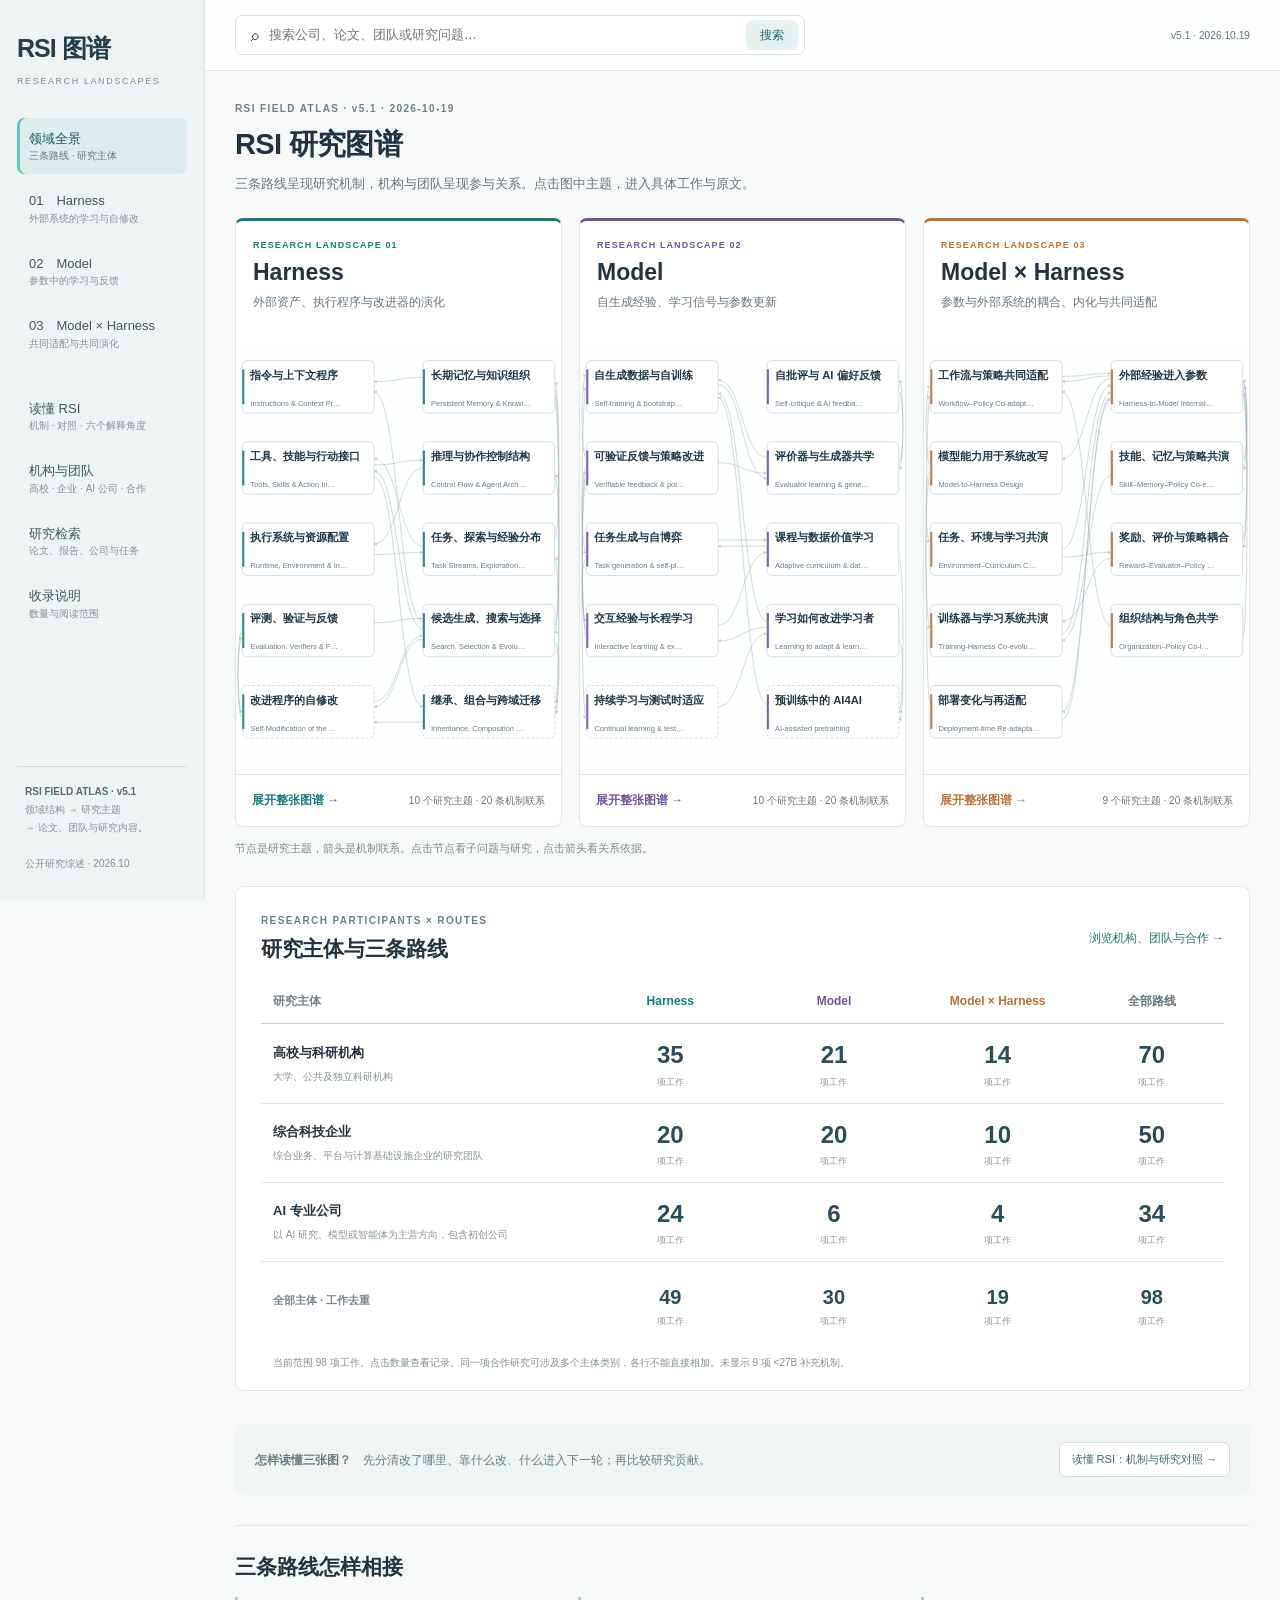
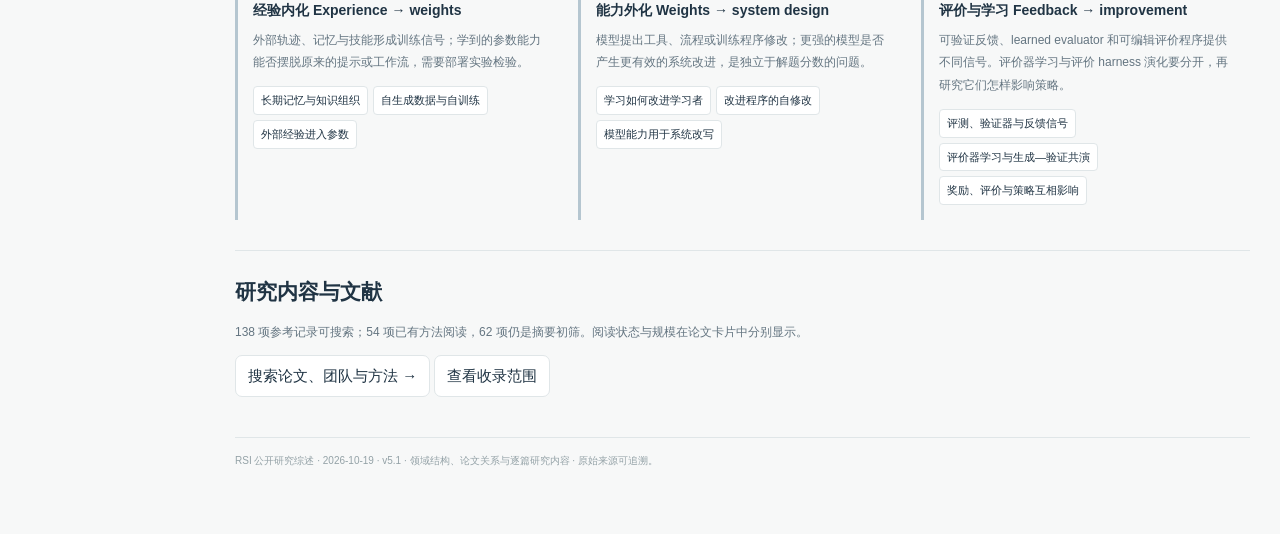
==== commit cced8772: "Organize RSI atlas by research participants and routes; simplify reading layout" ====
--- a/research/atlas/index.html
+++ b/research/atlas/index.html
@@ -20,7 +20,36 @@
 @media(max-width:1150px){.company-grid{grid-template-columns:repeat(2,minmax(0,1fr))}.industry-stats{grid-template-columns:repeat(2,minmax(0,1fr))}.industry-stats>div{border-bottom:1px solid var(--line)}}
 @media(max-width:650px){.company-grid,.company-output-list,.industry-route-summary{grid-template-columns:1fr}.industry-stats b{font-size:26px}.industry-stats>div{padding:12px}.toolbar #company-query{min-width:0;width:100%}.company-card{padding:16px}.company-chip{font-size:11px}.company-detail h3{font-size:18px}}
 
-</style></head><body><div class="shell"><aside class="sidebar"><div class="brand">RSI 图谱<small>RESEARCH LANDSCAPES</small></div><nav class="nav" aria-label="研究路线"><button data-nav="overview">三张领域图谱<small>研究问题 · 方法 · 相互关系</small></button><button data-nav="harness">01　Harness<small>外部系统的学习与自修改</small></button><button data-nav="model">02　Model<small>参数中的学习与反馈</small></button><button data-nav="hybrid">03　Model × Harness<small>共同适配与共同演化</small></button><button data-nav="guide" class="separate">读懂 RSI<small>机制 · 对照 · 六个解释角度</small></button><button data-nav="companies">公司与团队<small>具体工作 · 路线 · 公开方向</small></button><button data-nav="search">研究检索<small>论文、报告、公司与任务</small></button><button data-nav="coverage">收录说明<small>数量与阅读范围</small></button></nav><div class="sidebar-note"><b>RSI FIELD ATLAS · v5.1</b><br>领域结构 → 研究主题<br>→ 论文、团队与研究内容。<br><br>公开研究综述 · 2026.10</div></aside><div class="body"><header class="topbar"><form class="searchbox" id="search-form"><span aria-hidden="true">⌕</span><input id="global-search" type="search" placeholder="搜索公司、论文、团队或研究问题…" aria-label="搜索研究图谱" autocomplete="off"><button type="submit">搜索</button></form><span class="date">v5.1 · 2026.10.19</span></header><main class="content" id="main"></main></div></div><dialog id="paper-dialog" class="paper-modal" aria-labelledby="paper-title"><div id="paper-content"></div></dialog><script id="literature-data" type="application/json">{"version":"5.1.0","updated":"2026-10-19","title":"RSI 领域知识图谱","scope":"公开文献的领域主题图、论文关系图与阅读档案；领域结构为综述组织，论文归属可随证据修订。","field":{"version":"1.0.0","updated":"2026-10-19","purpose":"先组织科学与工程问题，再将公开工作及团队挂接到机制位置。图谱是可修订的综述结构，不宣称已证明本体完备。","routes":[{"id":"harness","title":"Harness","tagline":"外部资产、执行程序与改进器的演化","definition":"在这一主线中，主要学习与演化对象是 foundation model 参数之外、决定代理行为和改进过程的持久状态与可执行程序。基础模型通常保持冻结；若研究同时更新模型参数，则可与 Model × Harness 图建立连接。","central_question":"什么被改写，怎样产生下一次改进？","reading_key":"先看可修改对象，再沿“反馈→更新→选择→继承”的有向关系读图，最后看论文及团队占据哪些位置。不同节点是资产、机制或研究问题，不能用作互斥标签。","research_question":"哪些程序修改既提高任务表现，又改善后续搜索、反馈利用与跨任务继承？","scene":"一个代理在真实任务或实验环境中运行，留下行动轨迹、工具错误、结果与成本。系统据此修改提示、知识、技能或执行代码，把候选放回任务中比较；被保留的资产进入后续任务。递归研究进一步把“如何发现问题、提出并实施修改”的程序也放入可编辑范围，由更新后的系统继续推进改进。","loop":["运行任务并收集轨迹","定位失败、机会与成本","生成对具体资产的修改","执行验证并选择候选","继承、组合和再次使用"],"facets":[{"title":"资产 ≠ 更新算法","text":"Prompt、memory、tool、workflow 是可以改变什么；reflection、evolution、MCTS 是怎样改变。相同算法可以作用于不同资产，同一工作也可跨多个资产。"},{"title":"优化目标系统 ≠ 改写优化器","text":"ADAS、GEPA 和 AFlow 可以持续产生更强候选，但外层搜索器可保持固定。STOP、Promptbreeder、HyperAgents 进一步把某些改进机制纳入修改。"},{"title":"持久能力 ≠ 临时轨迹","text":"当前任务的反思与即时工具生成首先是在线适应；只有明确保留并在后续任务复用，才能讨论跨任务能力积累。"},{"title":"改进器自改 ≠ 全系统可改","text":"DGM 的档案维护和父代选择固定；HyperAgents 的主实验也保留手工父代选择。须记录实际可编辑边界，而不是用“递归”一词抹去边界。"},{"title":"参数规模 ≠ 研究质量","text":"冻结模型的 harness 方法需要看机制、迁移、预算和比较是否有解释力；参数规模是实验条件，不能单独替代研究价值判断。"}],"open_questions":[{"title":"什么样的经验能够成为跨任务、跨模型仍然有效的程序改进？","text":"从当前任务中得到的提示、技能和代码补丁，哪些依赖原模型与环境，哪些能组合为可迁移能力？如何避免长期积累后相互干扰、过时或上下文膨胀？ 现有工作已经展示局部迁移和长期记忆机制，但不能由单一分布、有限任务上的迁移推出开放任务流中的持续泛化。"},{"title":"什么改进会同时提升解题能力和产生下一轮改进的能力？","text":"更高 solve rate 是否提高给定预算内发现有效修改的概率？若解题与改进技能不对齐，哪些元层表示、反馈和可编辑边界有帮助？ DGM 和 HyperAgents 已研究自指更新与元层迁移；有限轮次收益还不能建立跨领域、跨预算持续提高改进效率的一般规律。"},{"title":"评价器与任务分布都变化时，系统怎样保持进步的方向？","text":"学习中的 evaluator 如何与任务真值、实际效用和旧版本保持联系？怎样区分真实能力提升、评价器偏好变化与重复选择造成的过拟合？ 共同演化与评价锚点已有方法；开放任务中真值稀少、目标变化和长期比较仍不是已解决的一般问题。"}],"nodes":[{"id":"h-instructions","title":"指令与上下文程序","english":"Instructions & Context Programs","kind":"asset","question":"在权重不变时，怎样改变模型看到的信息和执行指令，使行为稳定改善？","definition":"可修改的对象包括 system prompt、模块提示、few-shot examples、上下文组装与压缩规则。文件只是存储载体；研究对象是这些内容对条件生成和后续工具调用的控制作用。","subtopics":["任务提示与模块提示","示例选择与排序","context assembly / compression","可执行规范与格式约束","反思形成的 playbook"],"mechanisms":["基于执行轨迹的语言反思","候选提示变异与组合","按模块优化提示","增量编辑与去重"],"example_work_ids":["promptbreeder","gepa","opro","ace"],"source_urls":["https://arxiv.org/html/2309.16797v1","https://arxiv.org/pdf/2507.19457v2","https://arxiv.org/abs/2309.03409","https://arxiv.org/html/2510.04618v1"],"layout":{"column":0,"row":0},"kind_label":"可修改的外部资产"},{"id":"h-memory","title":"长期记忆与知识组织","english":"Persistent Memory & Knowledge","kind":"asset","question":"哪些经历应跨任务保留，怎样抽象、检索、修订并消除相互矛盾的经验？","definition":"外部记忆保留模型参数之外的可更新状态：episodic traces、经验规则、检索索引、知识库和效用估计。存入更多记录不自动等于学得更多；关键在后续决策是否有效使用这些记录。","subtopics":["episodic / semantic memory","经验提炼与抽象","检索、排序与记忆效用","冲突、过时知识与遗忘","跨任务知识整合","知识库、数据库与可检索状态"],"mechanisms":["轨迹总结与增量合并","相似度检索与效用排序","回报更新检索价值","基于使用反馈的记忆修订"],"example_work_ids":["ace","memrl","mem2evolve","continual-harness"],"source_urls":["https://arxiv.org/html/2510.04618v1","https://arxiv.org/html/2601.03192v1","https://arxiv.org/abs/2604.10923","https://arxiv.org/abs/2605.09998"],"layout":{"column":0,"row":1},"kind_label":"可修改的外部资产"},{"id":"h-capabilities","title":"工具、技能与行动接口","english":"Tools, Skills & Action Interfaces","kind":"asset","question":"代理如何从重复操作中创造可调用能力，并把已有能力组合成更长的任务？","definition":"可修改对象是可执行工具代码、技能程序、工具说明、输入输出契约及发现与调用方式。Skills、plugins、MCP 是能力暴露和复用的不同载体；安装或调用现成工具本身不构成自改进。","subtopics":["tool synthesis / API construction","代码技能与语言技能","插件、skills、MCP / API 与调用协议","技能组合与依赖","技能测试、修复与淘汰"],"mechanisms":["探索后封装可执行程序","执行错误驱动修复","检索已有技能并组合","评测反馈驱动技能编辑"],"example_work_ids":["voyager","skillweaver","skillopt","live-swe-agent"],"source_urls":["https://arxiv.org/html/2305.16291v2","https://arxiv.org/html/2504.07079v1","https://arxiv.org/abs/2605.23904","https://arxiv.org/html/2511.13646v1"],"layout":{"column":0,"row":2},"kind_label":"可修改的外部资产"},{"id":"h-control","title":"推理与协作控制结构","english":"Control Flow & Agent Architecture","kind":"asset","question":"何时规划、行动、反思、调用工具或委派，以及多个代理之间怎样交换信息？","definition":"结构包括控制流、信息流、角色分工、模型调用路由、停止条件和重试策略。工作流图是其中一种表示；代码还可以表达循环、条件、动态工具和运行时生成的子任务。","subtopics":["规划与反思调度","条件、循环与终止","multi-agent roles / communication","模型与专家路由","并行搜索和结果聚合"],"mechanisms":["代码空间中的架构搜索","图结构搜索与进化","MCTS 分配工作流探索","执行反馈修订控制逻辑"],"example_work_ids":["adas","aflow","agentbreeder","harnessdev"],"source_urls":["https://arxiv.org/html/2408.08435v1","https://arxiv.org/html/2410.10762v4","https://arxiv.org/abs/2502.00757","https://arxiv.org/abs/2609.01437"],"layout":{"column":1,"row":0},"kind_label":"可修改的外部资产"},{"id":"h-runtime","title":"执行系统与资源配置","english":"Runtime, Environment & Infrastructure","kind":"asset","question":"怎样让同一模型用更少的时间、调用与资源完成更可靠的任务，并使系统改动可以运行？","definition":"包括 REPL、文件与进程状态、执行环境、依赖、调度、缓存、上下文预算、错误恢复与部署配置。须区分代理自己的运行环境，与被研究的外部任务环境；也须区分优化外部基础设施和改造自身 harness。","subtopics":["persistent execution / REPL","工具沙箱与依赖环境","并行、缓存与调用预算","错误恢复及状态恢复","软硬件与推理服务优化"],"mechanisms":["执行剖析和瓶颈定位","可运行代码补丁","性能—费用联合选择","在多个环境复用执行机制"],"example_work_ids":["sica","sol-pi","prime-agent","alphaevolve"],"source_urls":["https://arxiv.org/html/2504.15228v1","https://arxiv.org/html/2609.20519v1","https://arxiv.org/abs/2608.23552","https://arxiv.org/abs/2506.13131"],"layout":{"column":1,"row":1},"kind_label":"可修改的外部资产"},{"id":"h-experience","title":"任务、探索与经验分布","english":"Task Streams, Exploration & Curriculum","kind":"feedback","question":"系统下一步做什么，才能同时获得有用成果和改善自身所需的信息？","definition":"任务选择决定可以观察到的失败和成功。研究包括开放任务流、自动课程、主动探索、失败挖掘与迁移任务选择；课程和环境生成器在部分研究中固定，在另一些研究中也可能成为更新对象。","subtopics":["自动课程与能力边界","任务流及分布变化","失败发现与诊断","探索和 exploitation","同任务适应与跨任务积累"],"mechanisms":["根据进度生成下一任务","从失败轨迹选择改进问题","任务路由与专家选择","跨环境复用已有技能"],"example_work_ids":["voyager","continual-harness","adaptive-auto-harness","self-harness"],"source_urls":["https://arxiv.org/html/2305.16291v2","https://arxiv.org/abs/2605.09998","https://arxiv.org/abs/2606.01770","https://arxiv.org/abs/2606.09498"],"layout":{"column":1,"row":2},"kind_label":"经验分布"},{"id":"h-evaluation","title":"评测、验证器与反馈信号","english":"Evaluation, Verifiers & Feedback","kind":"feedback_asset","question":"什么变化算真实进步？反馈不足或评价器自己变化时，怎样继续可靠比较系统版本？","definition":"反馈可来自可执行测试、环境回报、人工评价或模型评审；它既指导更新，也决定版本选择。评价器代码和提示可以被优化，但其改进需要独立的任务结果或可信锚点支撑。","subtopics":["verifiable tests / environment reward","语言反馈与错误归因","模型评审及校准","代价、延迟和回归","评价器更新与历史结果可比性"],"mechanisms":["阶段性评估和多保真选择","外部测试验证候选","评审器与任务代理共同演化","更新评价器后重评或校准记录"],"example_work_ids":["red-queen-godel-machine","hgm","gepa","rrsi"],"source_urls":["https://arxiv.org/html/2606.26294v3","https://arxiv.org/html/2510.21614v1","https://arxiv.org/pdf/2507.19457v2","https://arxiv.org/html/2609.24972v1"],"layout":{"column":2,"row":0},"kind_label":"反馈与可修改评价","short_title":"评测、验证与反馈"},{"id":"h-search","title":"候选生成、搜索与选择","english":"Search, Selection & Evolution","kind":"update_mechanism","question":"如何在昂贵、噪声大而组合复杂的程序空间中找到有积累价值的修改？","definition":"这是作用于不同资产的更新机制，而不是一种独立资产。反思给出修改方向，搜索决定探索分配，选择决定继承哪些候选；档案和种群可以保留暂时非最优但有用的中间方案。","subtopics":["reflection-guided proposals","evolution / crossover","MCTS / bandit allocation","Pareto selection","archives / stepping stones"],"mechanisms":["基于反馈的程序变异","多分支搜索与重组","分层评估分配计算","根据后代收益选择父代"],"example_work_ids":["gepa","aflow","dgm","hgm","shinkaevolve"],"source_urls":["https://arxiv.org/pdf/2507.19457v2","https://arxiv.org/html/2410.10762v4","https://arxiv.org/html/2505.22954v3","https://arxiv.org/html/2510.21614v1","https://arxiv.org/abs/2509.19349"],"layout":{"column":2,"row":1},"kind_label":"更新机制"},{"id":"h-improver","title":"改进程序的自修改","english":"Self-Modification of the Improver","kind":"recursive_boundary","question":"更新后的系统能否参与下一轮更新，并改变提出、实施或组织改进的方法？","definition":"把 task agent 与改进器区分开：自动优化目标系统，不必然修改优化器。真正需要定位的是哪些改进程序可编辑、修改后是否被下一代执行，以及父代选择、评价、预算等外层机制仍有哪些固定部分。","subtopics":["self-editing task agent","可演化的 mutation prompt","editable meta-agent","元层诊断和实验策略","固定外层控制的边界"],"mechanisms":["改进器以自身代码为输入","更新任务逻辑与元代理逻辑","后继改进器继续提出修改","测试改进策略的跨任务迁移"],"example_work_ids":["stop","promptbreeder","dgm","hyperagents"],"source_urls":["https://arxiv.org/pdf/2310.02304v3","https://arxiv.org/html/2309.16797v1","https://arxiv.org/html/2505.22954v3","https://arxiv.org/html/2603.19461v1"],"layout":{"column":2,"row":2},"kind_label":"递归边界"},{"id":"h-inheritance","title":"继承、组合与跨域迁移","english":"Inheritance, Composition & Transfer","kind":"outcome","question":"一次修改如何成为后续仍可调用的能力，而非只对当前任务有效的临时技巧？","definition":"继承对象可以是提示、记忆、技能、程序版本或搜索经验。需要分别观察同任务复用、跨任务迁移、跨模型迁移以及改进策略迁移；这些能力不同，不能用一个总分代替。","subtopics":["跨 episode 继承","模块与技能的组合","跨模型迁移","跨任务与环境迁移","改进策略的迁移"],"mechanisms":["版本与谱系档案","技能检索和依赖复用","模块整合及回归测试","固定预算下比较迁移后改进"],"example_work_ids":["voyager","adas","hyperagents","modular-rsi","skillopt"],"source_urls":["https://arxiv.org/html/2305.16291v2","https://arxiv.org/html/2408.08435v1","https://arxiv.org/html/2603.19461v1","https://arxiv.org/html/2609.14857v2","https://arxiv.org/abs/2605.23904"],"layout":{"column":3,"row":1},"kind_label":"继承与迁移"}],"edges":[{"id":"field-harness-01","source":"h-memory","target":"h-instructions","label":"检索后进入上下文","explanation":"被检索的经验改变模型下一步看到的信息；长时记忆与单次上下文是两种不同状态。","example_work_ids":["ace","memrl"],"source_urls":["https://arxiv.org/html/2510.04618v1","https://arxiv.org/html/2601.03192v1"],"evidence":"survey_structure"},{"id":"field-harness-02","source":"h-experience","target":"h-memory","label":"轨迹形成经验","explanation":"任务交互产生可总结、可修订的持久记录。","example_work_ids":["ace","continual-harness"],"source_urls":["https://arxiv.org/html/2510.04618v1","https://arxiv.org/abs/2605.09998"],"evidence":"survey_structure"},{"id":"field-harness-03","source":"h-experience","target":"h-capabilities","label":"探索产生新技能","explanation":"完成课程或探索网页后，把有效操作封装为可调用技能。","example_work_ids":["voyager","skillweaver"],"source_urls":["https://arxiv.org/html/2305.16291v2","https://arxiv.org/html/2504.07079v1"],"evidence":"survey_structure"},{"id":"field-harness-04","source":"h-capabilities","target":"h-control","label":"扩展可调用动作","explanation":"新工具扩大动作空间，控制逻辑决定何时调用与组合。","example_work_ids":["voyager","live-swe-agent"],"source_urls":["https://arxiv.org/html/2305.16291v2","https://arxiv.org/html/2511.13646v1"],"evidence":"survey_structure"},{"id":"field-harness-05","source":"h-control","target":"h-runtime","label":"在执行系统中实现","explanation":"同一工作流需要具体的调用、状态与错误处理实现，运行成本也随之改变。","example_work_ids":["sica","harnessdev"],"source_urls":["https://arxiv.org/html/2504.15228v1","https://arxiv.org/abs/2609.01437"],"evidence":"survey_structure"},{"id":"field-harness-06","source":"h-runtime","target":"h-experience","label":"产生轨迹与故障","explanation":"执行日志、异常和运行代价决定系统可以学习哪些失败。","example_work_ids":["sica","self-harness"],"source_urls":["https://arxiv.org/html/2504.15228v1","https://arxiv.org/abs/2606.09498"],"evidence":"survey_structure"},{"id":"field-harness-07","source":"h-evaluation","target":"h-search","label":"提供比较与选择信号","explanation":"评价结果影响候选保留、父代采样及下一步探索预算。","example_work_ids":["aflow","hgm"],"source_urls":["https://arxiv.org/html/2410.10762v4","https://arxiv.org/html/2510.21614v1"],"evidence":"survey_structure"},{"id":"field-harness-08","source":"h-search","target":"h-instructions","label":"产生并选择提示修改","explanation":"反思、变异和 Pareto 选择可以作用于提示空间。","example_work_ids":["gepa","promptbreeder"],"source_urls":["https://arxiv.org/pdf/2507.19457v2","https://arxiv.org/html/2309.16797v1"],"evidence":"survey_structure"},{"id":"field-harness-09","source":"h-search","target":"h-control","label":"搜索控制程序","explanation":"搜索算法也可以修改循环、角色与 LLM 调用次序。","example_work_ids":["adas","aflow"],"source_urls":["https://arxiv.org/html/2408.08435v1","https://arxiv.org/html/2410.10762v4"],"evidence":"survey_structure"},{"id":"field-harness-10","source":"h-search","target":"h-capabilities","label":"选择工具与技能版本","explanation":"技能候选通过执行或任务反馈被保留和修复。","example_work_ids":["skillopt","skillweaver"],"source_urls":["https://arxiv.org/abs/2605.23904","https://arxiv.org/html/2504.07079v1"],"evidence":"survey_structure"},{"id":"field-harness-11","source":"h-memory","target":"h-search","label":"提供既往搜索经验","explanation":"历史失败、候选和执行结果可以改善后续提案，不一定改变搜索算法本身。","example_work_ids":["adas","group-evolving-agents"],"source_urls":["https://arxiv.org/html/2408.08435v1","https://arxiv.org/abs/2602.04837"],"evidence":"survey_structure"},{"id":"field-harness-12","source":"h-improver","target":"h-search","label":"改写改进策略","explanation":"当改进器可编辑时，后继系统可以改变诊断和提案方法；外层选择机制是否可改需逐项说明。","example_work_ids":["hyperagents","stop"],"source_urls":["https://arxiv.org/html/2603.19461v1","https://arxiv.org/pdf/2310.02304v3"],"evidence":"survey_structure"},{"id":"field-harness-13","source":"h-search","target":"h-improver","label":"把改进器作为候选对象","explanation":"被搜索的程序可以恰好就是产生下一轮修改的程序，形成自指更新。","example_work_ids":["stop","promptbreeder"],"source_urls":["https://arxiv.org/pdf/2310.02304v3","https://arxiv.org/html/2309.16797v1"],"evidence":"survey_structure"},{"id":"field-harness-14","source":"h-evaluation","target":"h-improver","label":"评价后代改进能力","explanation":"任务分数之外，需观察改进器在给定预算内产生更强后代的能力。","example_work_ids":["hyperagents","aide2"],"source_urls":["https://arxiv.org/html/2603.19461v1","https://arxiv.org/html/2609.26457v1"],"evidence":"survey_structure"},{"id":"field-harness-15","source":"h-improver","target":"h-evaluation","label":"可更新评审组件","explanation":"改进程序可以产生新评价器；采用新评价器改变了后续搜索的信号。","example_work_ids":["red-queen-godel-machine"],"source_urls":["https://arxiv.org/html/2606.26294v3"],"evidence":"survey_structure"},{"id":"field-harness-16","source":"h-search","target":"h-inheritance","label":"保留分支与中间方案","explanation":"谱系档案允许当前非最优候选成为未来改进的起点。","example_work_ids":["dgm","hgm"],"source_urls":["https://arxiv.org/html/2505.22954v3","https://arxiv.org/html/2510.21614v1"],"evidence":"survey_structure"},{"id":"field-harness-17","source":"h-capabilities","target":"h-inheritance","label":"技能可以复用与组合","explanation":"可执行技能是跨任务继承的一种具体载体。","example_work_ids":["voyager","skillweaver"],"source_urls":["https://arxiv.org/html/2305.16291v2","https://arxiv.org/html/2504.07079v1"],"evidence":"survey_structure"},{"id":"field-harness-18","source":"h-memory","target":"h-inheritance","label":"知识跨任务保留","explanation":"持久知识要经后续使用才能转化为能力，而非只增加存储量。","example_work_ids":["memrl","ace"],"source_urls":["https://arxiv.org/html/2601.03192v1","https://arxiv.org/html/2510.04618v1"],"evidence":"survey_structure"},{"id":"field-harness-19","source":"h-inheritance","target":"h-experience","label":"已有能力改变后续探索","explanation":"继承的技能使更复杂任务可达，进而改变将来收集到的经验。","example_work_ids":["voyager","mem2evolve"],"source_urls":["https://arxiv.org/html/2305.16291v2","https://arxiv.org/abs/2604.10923"],"evidence":"survey_structure"},{"id":"field-harness-20","source":"h-inheritance","target":"h-improver","label":"改进经验可跨域使用","explanation":"迁移的不仅可以是解题程序，也可以是产生改进的策略；须由对应的迁移实验确认。","example_work_ids":["hyperagents"],"source_urls":["https://arxiv.org/html/2603.19461v1"],"evidence":"survey_structure"}],"mappings":[{"work_id":"stop","topic_ids":["h-improver","h-search","h-evaluation"],"summary":"改进程序源码。后继改进程序继续改写自身；模型冻结。","source_urls":["https://arxiv.org/pdf/2310.02304v3"],"source_location":"arXiv:2310.02304v3（COLM 2024），§3–5，Algorithm 1，Figure 4，Table 1。","basis":"方法段落支持","primary_route":"harness"},{"work_id":"promptbreeder","topic_ids":["h-instructions","h-search","h-improver"],"summary":"任务提示；变异提示。变异提示也参与演化；不是权重训练。","source_urls":["https://arxiv.org/html/2309.16797v1","https://arxiv.org/pdf/2309.16797v1"],"source_location":"arXiv:2309.16797v1，§3–6、Figure 1–2、Table 1；ICML 2024 论文页面核对出版信息。","basis":"方法段落支持","primary_route":"harness"},{"work_id":"godel-agent","topic_ids":["h-control","h-improver"],"summary":"代理控制代码。自修改的具体范围与跨任务继承仍需方法全文确认。","source_urls":["https://github.com/Arvid-pku/Godel_Agent","https://aclanthology.org/2025.acl-long.1354.pdf"],"source_location":"摘要与既有来源记录","basis":"摘要初筛定位，非完整方法结论","primary_route":"harness"},{"work_id":"adas","topic_ids":["h-control","h-search","h-inheritance"],"summary":"目标 agent 的 forward 代码。meta-agent 实现固定；目标设计与档案更新。","source_urls":["https://arxiv.org/html/2408.08435v1"],"source_location":"arXiv:2408.08435v1，§2–3、§4.1–4.3、Figure 3、Table 1；Appendix A–B 的接口与提示。","basis":"方法段落支持","primary_route":"harness"},{"work_id":"aflow","topic_ids":["h-control","h-search","h-evaluation"],"summary":"工作流代码；模块提示。搜索器固定；搜索的是工作流。","source_urls":["https://arxiv.org/html/2410.10762v4","https://arxiv.org/pdf/2410.10762"],"source_location":"arXiv:2410.10762v4（ICLR 2025），§3.1–3.2、§4、Algorithm 1、§5.1–5.2、Table 1。","basis":"方法段落支持","primary_route":"harness"},{"work_id":"sica","topic_ids":["h-runtime","h-improver","h-search","h-evaluation"],"summary":"编码代理代码。历史最佳后继承担下一轮修改；非全部外层程序可改。","source_urls":["https://arxiv.org/html/2504.15228v1"],"source_location":"arXiv:2504.15228v1，§3、Algorithm 1、§4、Table 1、§4.1。","basis":"方法段落支持","primary_route":"harness"},{"work_id":"dgm","topic_ids":["h-control","h-capabilities","h-search","h-improver","h-inheritance"],"summary":"编码代理代码；工具及上下文实现。被选后继负责修改；archive maintenance 与 parent selection 固定。","source_urls":["https://arxiv.org/html/2505.22954v3"],"source_location":"arXiv v3（2026-03-12）；§3，§4.1–4.4。","basis":"方法段落支持","primary_route":"harness"},{"work_id":"gepa","topic_ids":["h-instructions","h-search","h-evaluation"],"summary":"LLM 模块提示。更新提示；优化算法不自修改。","source_urls":["https://arxiv.org/pdf/2507.19457v2"],"source_location":"arXiv 2507.19457v2 PDF；§3、§3.1、Figure 3、Algorithms 1–2、§4。","basis":"方法段落支持","primary_route":"harness"},{"work_id":"agentbreeder","topic_ids":["h-control","h-search"],"summary":"多代理角色与结构。目标多代理系统演化；外层算法自修改未确认。","source_urls":["https://arxiv.org/abs/2502.00757","https://arxiv.org/pdf/2502.00757"],"source_location":"摘要与既有来源记录","basis":"摘要初筛定位，非完整方法结论","primary_route":"harness"},{"work_id":"hyperagents","topic_ids":["h-improver","h-control","h-memory","h-inheritance"],"summary":"task agent 代码；meta-agent 代码。meta-agent 修改逻辑可改；主实验 parent selection 固定。","source_urls":["https://arxiv.org/html/2603.19461v1"],"source_location":"arXiv v1（2026-03-19）；§3–5.2；Appendix D.3；主文说明 Appendix E.5 为父代选择的另行探索。","basis":"方法段落支持","primary_route":"harness"},{"work_id":"rhi","topic_ids":["h-control","h-instructions","h-evaluation"],"summary":"任务专用文本工作流跨轮修订；基础模型、评价者及优化器固定。","source_urls":["https://arxiv.org/html/2607.15524v1"],"source_location":"§3–5; Appendix A","basis":"相关方法与结果段落阅读","primary_route":"harness"},{"work_id":"helix","topic_ids":["h-runtime","h-search","h-memory"],"summary":"harness 变体；成功及失败轨迹。产出训练记录不等于已实现 model 与 harness 共同演化。","source_urls":["https://github.com/HKUDS/HELIX","https://arxiv.org/pdf/2608.13951"],"source_location":"摘要与既有来源记录","basis":"摘要初筛定位，非完整方法结论","primary_route":"harness"},{"work_id":"hsi","topic_ids":["h-improver","h-search","h-runtime"],"summary":"harness 代码；元演化过程。仓库初筛显示元演化可改；完整作用边界待确认。","source_urls":["https://github.com/TailinZhou/hsi","https://arxiv.org/pdf/2608.08466"],"source_location":"摘要与既有来源记录","basis":"摘要初筛定位，非完整方法结论","primary_route":"harness"},{"work_id":"harnessdev","topic_ids":["h-control","h-runtime","h-search","h-inheritance"],"summary":"可执行 scaffold。创造者与执行者可以不同；不把目标优化等同创造者自改。","source_urls":["https://arxiv.org/abs/2609.01437","https://arxiv.org/pdf/2609.01437"],"source_location":"摘要与既有来源记录","basis":"摘要初筛定位，非完整方法结论","primary_route":"harness"},{"work_id":"rrsi","topic_ids":["h-improver","h-evaluation","h-runtime"],"summary":"harness 修改提案及接受规则。约束的是自修改过程；泛化和成本约束需要分别观察。","source_urls":["https://arxiv.org/html/2609.24972v1"],"source_location":"Table 2；提案 / 接受约束及消融","basis":"方法段落支持","primary_route":"harness"},{"work_id":"meta-harness","topic_ids":["h-instructions","h-memory","h-control","h-runtime","h-search"],"summary":"应用源码；记忆组织与上下文。源码可编辑范围广不等于每种资产均已有有效自改实证。","source_urls":["https://github.com/stanford-iris-lab/meta-harness","https://arxiv.org/pdf/2603.28052"],"source_location":"arXiv:2603.28052v1，§3、Algorithm 1、§4.1–4.3、Tables 2–7；尤其 §4.3 的同基准搜索设置。","basis":"摘要初筛定位，非完整方法结论","primary_route":"harness"},{"work_id":"aide2","topic_ids":["h-improver","h-search","h-evaluation","h-inheritance"],"summary":"内层研究代理。主实验外层研究者固定；另有后继接管外层的实验。","source_urls":["https://arxiv.org/html/2609.26457v1"],"source_location":"§2.1–2.2，§3.6 ignition test","basis":"方法段落支持","primary_route":"harness"},{"work_id":"hgm","topic_ids":["h-search","h-evaluation","h-improver"],"summary":"代理分支；分支研发价值估计。选择机制由研究者设计；它指导自修改分支探索。","source_urls":["https://arxiv.org/html/2510.21614v1"],"source_location":"§2–4，Assumption 1 / Theorem 1；对照与资源口径","basis":"方法段落支持","primary_route":"harness"},{"work_id":"ace","topic_ids":["h-instructions","h-memory","h-inheritance"],"summary":"持久 playbook。内容与条目演化；生成—反思—整理流程固定。","source_urls":["https://arxiv.org/html/2510.04618v1"],"source_location":"arXiv:2510.04618v1，§2.2、§3.1–3.2、§4.1–4.3、Table 1；§4.5–4.6 的组件和成本分析。","basis":"方法段落支持","primary_route":"harness"},{"work_id":"alphaevolve","topic_ids":["h-search","h-runtime"],"summary":"目标程序；部分计算基础设施算法。通用程序发现；只有涉及 AI 基础设施的应用属于 AI4AI，不能全部称自身 RSI。","source_urls":["https://arxiv.org/abs/2506.13131","https://arxiv.org/html/2506.13131v1"],"source_location":"摘要与既有来源记录","basis":"摘要初筛定位，非完整方法结论","primary_route":"harness"},{"work_id":"opro","topic_ids":["h-instructions","h-search"],"summary":"候选提示或数值解。优化提示是相关机制；未因迭代次数多成为改进器自修改。","source_urls":["https://arxiv.org/abs/2309.03409","https://arxiv.org/pdf/2309.03409"],"source_location":"摘要与既有来源记录","basis":"摘要初筛定位，非完整方法结论","primary_route":"harness"},{"work_id":"sol-pi","topic_ids":["h-runtime","h-control","h-search","h-inheritance"],"summary":"运行机制与代理 harness。以执行机制迁移及效率为重点，具体元循环边界见论文。","source_urls":["https://arxiv.org/html/2609.20519v1"],"source_location":"§2.2、§3、§5.1","basis":"方法段落支持","primary_route":"harness"},{"work_id":"modular-rsi","topic_ids":["h-control","h-runtime","h-improver","h-inheritance"],"summary":"harness 模块。模块局部改进必须经组合后的整体验证。","source_urls":["https://arxiv.org/html/2609.14857v2"],"source_location":"§3.1、§6.3–6.4，Table 5","basis":"方法段落支持","primary_route":"harness"},{"work_id":"prime-agent","topic_ids":["h-memory","h-capabilities","h-runtime"],"summary":"长期 REPL 状态；持久经验与技能。持久执行和经验修订可确认；改进器自修改范围待方法确认。","source_urls":["https://arxiv.org/abs/2608.23552","https://arxiv.org/pdf/2608.23552"],"source_location":"摘要与既有来源记录","basis":"摘要初筛定位，非完整方法结论","primary_route":"harness"},{"work_id":"red-queen-godel-machine","topic_ids":["h-evaluation","h-improver","h-search"],"summary":"任务代理；评价器。评价器可改；独立 ground-truth anchors 不随评审器替换而抹去。","source_urls":["https://arxiv.org/html/2606.26294v3"],"source_location":"评价器切换段落；Appendix D 消融与成本边界","basis":"方法段落支持","primary_route":"harness"},{"work_id":"gear","topic_ids":["h-search","h-memory","h-improver"],"summary":"研究状态种群；部分变体中的搜索控制器。仅部分变体让控制器演化，不能概括为所有 GEAR 设置均递归。","source_urls":["https://arxiv.org/abs/2605.13874","https://arxiv.org/pdf/2605.13874"],"source_location":"摘要与既有来源记录","basis":"摘要初筛定位，非完整方法结论","primary_route":"harness"},{"work_id":"meta-n","topic_ids":["h-control","h-capabilities","h-improver"],"summary":"策略层与工具。已有初筛表明元操作固定；层数增加不等于元操作本身进化。","source_urls":["https://arxiv.org/abs/2608.24735","https://arxiv.org/pdf/2608.24735"],"source_location":"摘要与既有来源记录","basis":"摘要初筛定位，非完整方法结论","primary_route":"harness"},{"work_id":"self-harness","topic_ids":["h-runtime","h-experience","h-evaluation","h-improver"],"summary":"自身 harness 代码。需要区分补丁产生与后继继续承担改进的完整循环。","source_urls":["https://arxiv.org/abs/2606.09498","https://arxiv.org/pdf/2606.09498"],"source_location":"摘要与既有来源记录","basis":"摘要初筛定位，非完整方法结论","primary_route":"harness"},{"work_id":"skillopt","topic_ids":["h-capabilities","h-evaluation","h-inheritance"],"summary":"技能文本。外部优化模型修改技能；不是优化模型权重自改。","source_urls":["https://arxiv.org/abs/2605.23904","https://arxiv.org/pdf/2605.23904"],"source_location":"摘要与既有来源记录","basis":"摘要初筛定位，非完整方法结论","primary_route":"harness"},{"work_id":"mem2evolve","topic_ids":["h-memory","h-capabilities","h-experience","h-inheritance"],"summary":"经验记忆；工具与专家资产。经验与能力资产双向影响；不据此认定更新算法也进化。","source_urls":["https://arxiv.org/abs/2604.10923","https://arxiv.org/pdf/2604.10923"],"source_location":"摘要与既有来源记录","basis":"摘要初筛定位，非完整方法结论","primary_route":"harness"},{"work_id":"memrl","topic_ids":["h-memory","h-evaluation","h-inheritance"],"summary":"情景记忆；记忆效用值。LLM 参数冻结；记忆排序价值学习，更新规则本身固定。","source_urls":["https://arxiv.org/html/2601.03192v1"],"source_location":"§3–4，特别是实际使用的式(8)，区别于一般 TD 形式。","basis":"方法段落支持","primary_route":"harness"},{"work_id":"skillweaver","topic_ids":["h-capabilities","h-experience","h-inheritance"],"summary":"网页 API 技能。技能库增长并用于后续任务；生成过程是否自改另论。","source_urls":["https://arxiv.org/html/2504.07079v1","https://arxiv.org/pdf/2504.07079"],"source_location":"摘要与既有来源记录","basis":"摘要初筛定位，非完整方法结论","primary_route":"harness"},{"work_id":"live-swe-agent","topic_ids":["h-capabilities","h-runtime","h-experience"],"summary":"任务运行时创建的自定义工具脚本。主实验不改变 agentic loop；论文重点是同任务在线工具创造，不能说已证明跨任务递归演化。","source_urls":["https://arxiv.org/html/2511.13646v1","https://arxiv.org/pdf/2511.13646"],"source_location":"arXiv:2511.13646v1，§2.1–2.2、§3、§4.1–4.2、Tables 1–3；§2.1 明确“不改变 agentic loop”。","basis":"方法段落支持","primary_route":"harness"},{"work_id":"group-evolving-agents","topic_ids":["h-search","h-memory","h-improver","h-inheritance"],"summary":"代理分支；跨分支经验。初筛支持经验共享引导结构修改；具体递归边界待方法核实。","source_urls":["https://arxiv.org/abs/2602.04837","https://arxiv.org/pdf/2602.04837"],"source_location":"摘要与既有来源记录","basis":"摘要初筛定位，非完整方法结论","primary_route":"harness"},{"work_id":"adaptive-auto-harness","topic_ids":["h-control","h-runtime","h-experience","h-search"],"summary":"harness 集合；任务路由及经验。持续适应含人类引导信号；路由与改进器更新分别判断。","source_urls":["https://arxiv.org/abs/2606.01770","https://arxiv.org/pdf/2606.01770"],"source_location":"摘要与既有来源记录","basis":"摘要初筛定位，非完整方法结论","primary_route":"harness"},{"work_id":"continual-harness","topic_ids":["h-instructions","h-memory","h-capabilities","h-experience"],"summary":"技能；提示；记忆。跨交互持久改进；早期人类参与和后续自动循环分开。","source_urls":["https://arxiv.org/abs/2605.09998","https://arxiv.org/html/2605.09998v1"],"source_location":"摘要与既有来源记录","basis":"摘要初筛定位，非完整方法结论","primary_route":"harness"},{"work_id":"shinkaevolve","topic_ids":["h-search","h-runtime"],"summary":"候选程序；包括部分 agent harness。算法演化框架；普通程序任务属于相关搜索机制，不直接证明自身 RSI。","source_urls":["https://arxiv.org/abs/2509.19349","https://arxiv.org/pdf/2509.19349"],"source_location":"摘要与既有来源记录","basis":"摘要初筛定位，非完整方法结论","primary_route":"harness"},{"work_id":"voyager","topic_ids":["h-capabilities","h-memory","h-experience","h-inheritance"],"summary":"可组合代码技能库。固定 GPT-4 和课程程序；持久技能积累成立，元算法自改未示范。","source_urls":["https://arxiv.org/html/2305.16291v2"],"source_location":"§2、§3；本轮重读结构、技能库与反馈过程。","basis":"方法段落支持","primary_route":"harness"},{"work_id":"dream-rsi","topic_ids":["h-control","h-search","h-experience","h-inheritance"],"summary":"LLM 改写可执行的研究探索策略代码，用已有研究树进行回放、比较和选择；基础 agent 与评价器保持不变。","source_urls":["https://arxiv.org/html/2609.14858v2"],"source_location":"§3 Policy improvement and selection; Appendix D.2","basis":"survey_classification","primary_route":"harness"},{"work_id":"rewardharness","topic_ids":["h-evaluation","h-capabilities","h-search"],"summary":"冻结视觉语言模型，通过偏好误差改进 reward agent 的技能和工具；该评价系统随后用于外部图像编辑模型的 GRPO 训练。","source_urls":["https://arxiv.org/html/2605.08703v1"],"source_location":"Abstract; §1; §2; §3.2; §4","basis":"survey_classification","primary_route":"harness"},{"work_id":"metacircle-ophis","topic_ids":["h-experience","h-search","h-evaluation"],"summary":"以训练内部观测提出假设和干预，再用重复训练结果决定下一步研究。","source_urls":["https://meta-circle.com/blog/ophis-a-new-paradigm-for-autoresearch"],"source_location":"官方博客：OPHIS framework；Grokking / NanoGPT 两个案例；Looking Forward","basis":"survey_classification","primary_route":"harness","cross_route_reference":false},{"work_id":"comfyresearch","topic_ids":["h-runtime","h-experience","h-evaluation"],"summary":"把训练协议、观测与分析组织成可执行依赖图，供人或 agent 构造、运行和比较实验。","source_urls":["https://meta-circle.com/blog/comfyresearch-see-how-learning-happens","https://github.com/MetaCircleAI/ComfyResearch"],"source_location":"官方博客：From notebook to graph；Watching a run；Changing one thing；Where this goes","basis":"survey_classification","primary_route":"harness","cross_route_reference":false},{"work_id":"nanogpt-observables","topic_ids":["h-experience","h-evaluation"],"summary":"把权重、梯度、激活和注意力统计与模型模块对应，比较不同深度与训练条件。","source_urls":["https://meta-circle.com/blog/observe-learning-in-full"],"source_location":"官方发布：Abstract；Across layers / setups；What the comparison reveals","basis":"survey_classification","primary_route":"harness","cross_route_reference":false},{"work_id":"apex-tune","topic_ids":["h-search","h-runtime","h-evaluation"],"summary":"自动提出并验证 scaling law、训练实现和 GPU kernel 的改进，以实验结果继续搜索。","source_urls":["https://www.apexin.ai/assets/papers/what-happens-when-ai-starts-improving-ai.pdf","https://github.com/apexin-ai/Apex-Tune-results"],"source_location":"7 页报告：Evaluations I–IV；Beyond the Benchmarks；配套结果仓库","basis":"survey_classification","primary_route":"harness","cross_route_reference":false},{"work_id":"apex-research","topic_ids":["h-evaluation","h-search"],"summary":"公司报告自主研究系统产生科研项目与论文，并用真实外部同行评审检验产出。","source_urls":["https://github.com/apexin-ai/apex-research-report","https://www.apexin.ai/assets/papers/apex-research-2026.pdf"],"source_location":"官方 README：Core Message、Key Results；PDF 链接已定位但本轮未完成正文提取","basis":"survey_classification","primary_route":"harness","cross_route_reference":false},{"work_id":"asi-bench","topic_ids":["h-evaluation"],"summary":"在相同科研任务上逐步撤去方法指导，区分按步骤执行和自主选择科研方法的能力。","source_urls":["https://arxiv.org/abs/2608.17271","https://github.com/apexin-ai/ASI-Bench"],"source_location":"论文摘要；官方仓库 Overview、B1–B4、任务发布与评分协议","basis":"survey_classification","primary_route":"crosscut","cross_route_reference":true},{"work_id":"recursive-first-steps","topic_ids":["h-search","h-experience","h-evaluation","h-runtime"],"summary":"长时程并行研究线程积累实验上下文、组合候选分支，并对改进进行方差与 reward-hack 检查。","source_urls":["https://www.recursive.com/articles/first-steps-toward-automated-ai-research","https://github.com/recursive-org/first-steps-toward-automated-ai-research"],"source_location":"官方报告：研究循环；NanoChat、NanoGPT Speedrun 与 SOL-ExecBench 案例","basis":"survey_classification","primary_route":"harness","cross_route_reference":false},{"work_id":"hermes-agent","topic_ids":["h-memory","h-capabilities","h-instructions","h-experience"],"summary":"从任务经验创建和修改技能文档，保留记忆与会话检索，使后续执行使用已有经验。","source_urls":["https://github.com/NousResearch/hermes-agent","https://hermes-agent.nousresearch.com/docs/user-guide/features/skills"],"source_location":"README：learning loop；官方文档 Skills System：skill_manage、/learn、跨会话加载","basis":"survey_classification","primary_route":"harness","cross_route_reference":false},{"work_id":"intology-locus","topic_ids":["h-search","h-experience"],"summary":"公开定位为长时程 AI 研发系统；公司报告多日研究与 RE-Bench 结果。","source_urls":["https://intology.ai/blog/previewing-locus","https://intology.ai/about","https://intology.ai/blog/zochi-tech-report"],"source_location":"官方发布索引和 About 摘要；技术正文当前未完整提取","basis":"survey_classification","primary_route":"harness","cross_route_reference":false},{"work_id":"autoscience-lab","topic_ids":["h-search","h-control","h-evaluation"],"summary":"自动科学家提出和检验算法假设，自动工程师将被验证的模型改进转成可部署实现。","source_urls":["https://www.autoscience.ai/blog/autoscience-autonomous-ai-lab","https://www.businesswire.com/news/home/20260318760407/en/Autoscience-Raises-$14M-to-Build-the-Worlds-First-Automated-AI-Research-Lab","https://www.autoscience.ai/blog/meet-carl"],"source_location":"公司正式新闻稿（Business Wire 同步发布）；官网产品与 Carl 发布索引","basis":"survey_classification","primary_route":"harness","cross_route_reference":false}]},{"id":"model","title":"Model","tagline":"自生成经验、学习信号与参数更新","definition":"收录参数被学习更新的自训练、自反馈与 AI4AI 机制。ordinary RL、一次性 distillation 和使用 AI 处理数据是相关机制，不自动称为多代 RSI。若迭代对象仅为代码 / prompt，则归 Harness。","central_question":"学习信号从哪里来，下一代怎样变强？","reading_key":"首先按学习反馈机制组织概念关系；训练阶段、算法、在线性和功能角色作为交叉维度。图谱是可重叠概念网络，不要求每篇只属于一个箱子。","research_question":"怎样使自生成数据、评价者和课程持续提供有效的新学习信号，同时保持迁移与已有能力？","scene":"一代模型产生任务、答案或行动经验；反馈决定训练信号和数据分布；参数更新产生下一代。更深的闭环会继续训练评价者、出题者、数据选择者或改进器，使下一代不只更会解题，也改变下一轮学习条件。","loop":["生成任务、答案或经验","评价、验证与选择","形成学习信号","SFT / DPO / RL 更新","新模型再次生成"],"facets":[{"title":"训练阶段 Training stage","text":"pretraining / post-training / test-time / deployment。同一方法可跨阶段；阶段不决定反馈来源。"},{"title":"参数目标 Update objective","text":"SFT / distillation / DPO / preference optimization / policy-gradient RL / learned update。DPO 可使用每轮新采的偏好数据；不能仅因数据在线产生就把它写成 PPO。"},{"title":"经验来源 Data collection","text":"fixed offline data / on-policy refresh / replay / mixed-policy data。online data collection、on-policy objective 和持续不间断训练是不同概念。"},{"title":"更新节奏 Update schedule","text":"one-shot / round-based alternation / interleaved / asynchronous。记录真正运行的轮数与何时刷新 actor / critic / data。"},{"title":"被训练的角色 Trainable roles","text":"actor / solver / judge / critic / task proposer / curriculum curator / improvement policy。共享参数或独立模型都可以；角色是系统功能，不是互斥技术路线。"},{"title":"反馈来源 Grounding","text":"human seeds / rubric / executable checks / learned judge / self-consistency / downstream learning gain。指出每种反馈中的外部信息来源，防止把自生成等同于没有监督。"},{"title":"参数写入 Plasticity","text":"full weights / adapter / LoRA / selected modules / no weight update。只修改 prompt / memory / code 时应回到 Harness 图。"},{"title":"实际被训练模型的规模","text":"≥27B / <27B supplementary / unknown。总参数与 activated parameters 分开记录；大教师不使小学习者自动通过门槛。27B 是本综述主展示范围，不是科学价值定理。"}],"open_questions":[{"title":"谁能可靠地评价新的能力？","text":"当生成器超出现有评审能力时，如何获得仍然相关、可扩展、不会与生成器共同偏移的训练信号？ 更强的自生数据只有在反馈能辨别质量时才改变学习上限。"},{"title":"什么样的自生任务真正增加能力覆盖？","text":"怎样同时优化 learnability、diversity 与跨分布迁移，使课程走向新能力而非在窄题型中重复提高分数？ 当前成功率与即时 advantage 只是训练价值代理；出题、选题与学习者相互适应可能产生局部循环。"},{"title":"一次适应如何成为持续保留的能力？","text":"如何在长期任务流中选择更新时机和参数范围，让新能力可迁移、旧能力被保留，并使更新收益覆盖训练代价？ SEAL 的逐次自编辑实验仍出现遗忘；单任务 test-time 提升不能直接说明长期积累。"}],"nodes":[{"id":"m-bootstrapping","title":"自生成数据与自训练","english":"Self-training & bootstrapping","question":"模型的哪些输出值得成为下一轮训练数据？","definition":"模型生成解答、推理链或示范，经筛选后回流参数学习。关键变量是样本质量、覆盖、多样性，以及新一代是否重新产生训练数据。","subtopics":["Rationale bootstrapping：推理链自举","Rejection fine-tuning：正确轨迹筛选","Self-consistency filtering：自一致筛选","Self-distillation：自身经验蒸馏","Replay / mixture：新旧数据混合"],"mechanisms":["采样候选 → 选取高质量轨迹 → SFT / 蒸馏 → 再采样","筛选信号可来自答案、执行器或 learned evaluator"],"example_work_ids":["star","rest-em","llm-can-self-improve"],"source_urls":["https://arxiv.org/abs/2203.14465","https://arxiv.org/abs/2312.06585","https://aclanthology.org/2023.emnlp-main.67.pdf"],"kind":"feedback_mechanism","note":"","kind_label":"参数学习的反馈机制"},{"id":"m-preferences","title":"自批评与 AI 偏好反馈","english":"Self-critique & AI feedback","question":"没有唯一正确答案时，怎样把批评或偏好变成训练信号？","definition":"由模型根据原则、rubric 或比较任务生成批评、修订与偏好，再训练回答策略。评价者可以冻结，也可以参与下一轮学习；这两种闭环强度不同。","subtopics":["Critique–revise：批评与修订","RLAIF：AI 反馈强化学习","Iterative DPO / preference optimization","Constitution / rubric：原则与评价准则","Shared generator–judge：生成与评价共享参数"],"mechanisms":["自批评 → 修订示范 → SFT","成对评价 → 偏好对 → DPO 或 reward-model RL"],"example_work_ids":["constitutional-ai","self-rewarding-lm","iterative-rpo","spin"],"source_urls":["https://arxiv.org/html/2212.08073v1","https://arxiv.org/html/2401.10020v1","https://arxiv.org/html/2404.19733v2"],"kind":"feedback_mechanism","note":"","kind_label":"参数学习的反馈机制"},{"id":"m-verifiable-feedback","title":"可验证反馈与策略改进","english":"Verifiable feedback & policy improvement","question":"哪些任务能把执行结果变成可靠、可扩展的学习信号？","definition":"答案检查、程序运行、环境状态或形式化证明核验提供外部反馈。可以用这些反馈筛选示范，也可以直接进行 RLVR；可验证反馈不是某一种优化算法。","subtopics":["Outcome verification：结果核验","Execution feedback：程序与工具执行","Formal verification：Lean 等证明核验","Search-to-train：搜索结果回流训练","Process credit：中间步骤与轨迹归因"],"mechanisms":["当前策略采样 / 搜索 → 执行核验 → reward 或正负样本 → 参数更新"],"example_work_ids":["alphaproof","absolute-zero","rest-em","iterative-rpo","metaevolve"],"source_urls":["https://www.nature.com/articles/s41586-025-09833-y","https://arxiv.org/html/2505.03335v1","https://arxiv.org/abs/2607.21971"],"kind":"feedback_mechanism","note":"","kind_label":"参数学习的反馈机制"},{"id":"m-evaluator-learning","title":"评价器学习与生成—验证共演","english":"Evaluator learning & generator–verifier co-training","question":"生成器变强之后，评价器如何继续识别新错误？","definition":"把 judge、reward model 或 verifier 也作为学习对象。生成器不断提供新的判断难例，评价器更新后再影响生成器或数据选择。共享权重和独立模型都能实现这条关系。","subtopics":["Generative reward model：生成式奖励模型","Process / outcome verifier：过程与结果验证","Meta-verification：检查评价理由","Actor–critic co-training：执行与评价共训","Calibration：以可验证任务校准开放式评价"],"mechanisms":["生成器产生新样本 → 训练评价器 → 反馈训练生成器","外部可验证信号 → 评价器校准 → 开放任务反馈"],"example_work_ids":["self-rewarding-lm","self-taught-evaluators","deepseek-math-v2","kimi-k2","rl-tango","coverrl"],"source_urls":["https://arxiv.org/html/2408.02666v1","https://arxiv.org/html/2511.22570v1","https://arxiv.org/html/2507.20534v1","https://arxiv.org/abs/2505.15034"],"kind":"feedback_mechanism","note":"","kind_label":"参数学习的反馈机制","short_title":"评价器与生成器共学"},{"id":"m-self-play","title":"任务生成与自博弈","english":"Task generation & self-play","question":"模型如何持续遇到自己还不会、又可能学会的问题？","definition":"proposer、challenger 或 opponent 根据当前 solver 的表现改变任务或对手。这里区分生成新任务和从既有题库选任务，也区分共享模型与独立角色。","subtopics":["Proposer–solver：出题者与求解者","Adversarial self-play：攻防自博弈","Environment-grounded task generation","Learnability reward：可学习性反馈","Diversity / novelty：覆盖与新颖性"],"mechanisms":["求解表现 → 出题 / 对手策略 → 新任务 → 求解学习 → 新表现"],"example_work_ids":["absolute-zero","r-zero","dr-zero","agent0","tool-r0","gpt-red"],"source_urls":["https://arxiv.org/html/2505.03335v1","https://arxiv.org/abs/2508.05004","https://arxiv.org/html/2601.07055v2","https://arxiv.org/abs/2511.16043","https://cdn.openai.com/pdf/gpt-red-automated-red-teaming-via-self-play-at-scale.pdf"],"kind":"feedback_mechanism","note":"","kind_label":"参数学习的反馈机制"},{"id":"m-curriculum-learning","title":"课程与数据价值学习","english":"Adaptive curriculum & data selection","question":"有限训练预算应投入哪些任务、难度和能力缺口？","definition":"课程控制器根据学习者反馈调整采样分布；反馈可以是当前难度、预期学习增益或训练后的真实提升。困难、罕见、正确率低与有学习价值并不等价。","subtopics":["Competence frontier：能力边界","Learning-progress curriculum：学习进展课程","Bandit curator：数据选择 bandit","Difficulty / domain balancing","Data valuation：样本的下游训练价值"],"mechanisms":["学习者表现 / advantage → 任务采样权重 → 新训练批次 → 更新学习者"],"example_work_ids":["self-evolving-curriculum","actor-curator","webrl","agent-world"],"source_urls":["https://arxiv.org/abs/2505.14970","https://arxiv.org/abs/2602.20532","https://arxiv.org/abs/2411.02337","https://arxiv.org/abs/2604.18292"],"kind":"feedback_mechanism","note":"","kind_label":"参数学习的反馈机制"},{"id":"m-experience-learning","title":"环境交互与长程经验学习","english":"Interactive learning & experience reuse","question":"多步工具行动的成功与失败，如何成为可迁移的策略能力？","definition":"在工具、网页、游戏或代码环境中生成轨迹，通过结果奖励、过程归因、示范筛选与回放训练行动策略。外部 memory 被写入并不等于模型参数学习，需分别标明。","subtopics":["Agentic RL：工具与多步决策训练","Trajectory credit assignment","Experience replay / relabeling","Simulated and real environments","Harness coordination：学会使用外部状态","Policy–world-model co-learning"],"mechanisms":["行动轨迹 → 环境结果 / 过程反馈 → 轨迹选择与归因 → 行动策略更新"],"example_work_ids":["sima2","webrl","agentevolver","agent-world","evoharness-rl"],"source_urls":["https://arxiv.org/html/2512.04797v1","https://arxiv.org/abs/2411.02337","https://arxiv.org/abs/2511.10395","https://arxiv.org/abs/2608.05446"],"kind":"feedback_mechanism","note":"","kind_label":"参数学习的反馈机制","short_title":"交互经验与长程学习"},{"id":"m-learned-updates","title":"学习如何改进学习者","english":"Learning to adapt & learned improvement policies","question":"如何训练一个真正提高后续学习或执行效果的改进器？","definition":"内层执行数据学习、奖励学习、技能整理或 harness 修改，外层用内层之后的表现训练改进策略。下游提升是反馈对象；一般的反思提示或多轮代码修订并不自动属于 meta-learning。","subtopics":["Bilevel optimization：内外层学习","Synthetic-data generator training","Learned self-edit：学习数据 / 更新指令","Reward designer training","Skill / harness curator training"],"mechanisms":["改进器提出更新 → 内层学习或执行 → 下游效果 → 外层改进器训练"],"example_work_ids":["seal","derl","harness-r1","skillos"],"source_urls":["https://arxiv.org/html/2506.10943v1","https://arxiv.org/html/2512.13399v3","https://arxiv.org/abs/2608.02276","https://arxiv.org/abs/2605.06614"],"kind":"feedback_mechanism","note":"若可继承的外部 skills、reward code 或 harness 也同时演化，则在 Model × Harness 图增加连线；执行者冻结不等于全系统没有模型训练。","kind_label":"参数学习的反馈机制"},{"id":"m-continual-adaptation","title":"持续学习与测试时适应","english":"Continual learning & test-time adaptation","question":"模型如何在新任务上学习，同时保留旧能力？","definition":"把上述学习机制放到任务流和部署阶段：何时写入参数、哪些参数可变、何时重置，以及新知识如何长期保留。它是跨机制研究主题，不与 SFT、RL 或 self-play 构成互斥分类。","subtopics":["Test-time training / RL","Streaming adaptation：任务流适应","Retention / interference：保留与干扰","Parameter-efficient adaptation：LoRA 等","Reset / consolidation：重置与长期保留"],"mechanisms":["新任务 → 局部适应 → 新任务效果与旧任务保留 → 下一次适应"],"example_work_ids":["seal","alphaproof"],"source_urls":["https://arxiv.org/html/2506.10943v1","https://www.nature.com/articles/s41586-025-09833-y"],"kind":"cross_cutting_topic","note":"现有代表在本项目 ≥27B 规则下属于补充参考；不能据此判断整个主题已无大规模研究。更多推理 token 或修改上下文，不自动构成 test-time weight learning。","kind_label":"跨阶段问题"},{"id":"m-pretraining-ai4ai","title":"预训练中的 AI4AI","english":"AI-assisted pretraining","question":"AI 能否改善基础模型的数据、训练规则与训练效率？","definition":"AI 改写语料、选择数据混合、设计损失 / 优化器或改进训练代码，均可能帮助预训练；只有训练结果进一步改进这些 AI 组件并形成继承关系，才出现相应的自改进闭环。","subtopics":["Synthetic / rephrased corpora","Data mixture optimization","Curriculum for pretraining","Learned optimizer / objective search","Training systems co-design"],"mechanisms":["AI 处理数据 / 训练方案 → 基础模型训练 → 训练收益反馈；是否回流 AI 改进器需单独核实"],"example_work_ids":["kimi-k2"],"source_urls":["https://arxiv.org/html/2507.20534v1","https://arxiv.org/abs/2305.10429"],"kind":"boundary_topic","note":"Kimi K2 §2.2 支持 AI 改写预训练语料；这项事实不支持“该预训练管线已递归改进自己”。DoReMi 是数据配比机制参考，并非 ≥27B LLM RSI 主案例。","kind_label":"研究边界"}],"edges":[{"id":"field-model-01","source":"m-verifiable-feedback","target":"m-bootstrapping","label":"筛选正确轨迹","explanation":"外部答案或执行结果可以提供自训练的样本接受条件。","example_work_ids":["star","rest-em"],"source_urls":["https://arxiv.org/abs/2203.14465","https://arxiv.org/html/2312.06585v4"],"evidence":"survey_structure"},{"id":"field-model-02","source":"m-evaluator-learning","target":"m-bootstrapping","label":"筛选 / 标注自生数据","explanation":"学到的评价器可决定哪些生成样本进入下一轮训练。","example_work_ids":["self-taught-evaluators","deepseek-math-v2"],"source_urls":["https://arxiv.org/html/2408.02666v1","https://arxiv.org/html/2511.22570v1"],"evidence":"survey_structure"},{"id":"field-model-03","source":"m-evaluator-learning","target":"m-preferences","label":"形成 AI 偏好","explanation":"评价模型把开放式回答比较转为偏好训练信号。","example_work_ids":["self-rewarding-lm","kimi-k2"],"source_urls":["https://arxiv.org/html/2401.10020v1","https://arxiv.org/html/2507.20534v1"],"evidence":"survey_structure"},{"id":"field-model-04","source":"m-preferences","target":"m-evaluator-learning","label":"共同更新评价能力","explanation":"生成与判断共享参数时，偏好训练可能同时改变二者；需实测判断能力。","example_work_ids":["self-rewarding-lm"],"source_urls":["https://arxiv.org/html/2401.10020v1"],"evidence":"survey_structure"},{"id":"field-model-05","source":"m-verifiable-feedback","target":"m-evaluator-learning","label":"校准评价器","explanation":"结果可靠的任务为 learned critic / verifier 提供训练信号。","example_work_ids":["kimi-k2","rl-tango"],"source_urls":["https://arxiv.org/html/2507.20534v1","https://arxiv.org/abs/2505.15034"],"evidence":"survey_structure"},{"id":"field-model-06","source":"m-bootstrapping","target":"m-evaluator-learning","label":"提供新判断样本","explanation":"自生成候选及其选择结果构造新的 evaluator 训练材料。","example_work_ids":["self-taught-evaluators"],"source_urls":["https://arxiv.org/html/2408.02666v1"],"evidence":"survey_structure"},{"id":"field-model-07","source":"m-self-play","target":"m-curriculum-learning","label":"生成能力边缘任务","explanation":"出题策略改变训练候选池；课程策略再分配采样。","example_work_ids":["absolute-zero","r-zero","agent0"],"source_urls":["https://arxiv.org/abs/2505.03335","https://arxiv.org/abs/2508.05004","https://arxiv.org/abs/2511.16043"],"evidence":"survey_structure"},{"id":"field-model-08","source":"m-curriculum-learning","target":"m-self-play","label":"反馈难度与可学习性","explanation":"求解者当前表现反馈给任务生成者，塑造下轮任务。","example_work_ids":["absolute-zero","dr-zero"],"source_urls":["https://arxiv.org/abs/2505.03335","https://arxiv.org/html/2601.07055v2"],"evidence":"survey_structure"},{"id":"field-model-09","source":"m-verifiable-feedback","target":"m-self-play","label":"验证任务与解答","explanation":"可执行环境同时检查自生任务是否合法、解答是否正确。","example_work_ids":["absolute-zero","tool-r0"],"source_urls":["https://arxiv.org/abs/2505.03335","https://arxiv.org/abs/2602.21320"],"evidence":"survey_structure"},{"id":"field-model-10","source":"m-self-play","target":"m-experience-learning","label":"驱动新交互","explanation":"AI 生成任务使执行者获得新的环境轨迹。","example_work_ids":["sima2","agentevolver","agent-world"],"source_urls":["https://arxiv.org/html/2512.04797v1","https://arxiv.org/abs/2511.10395","https://arxiv.org/abs/2604.18292"],"evidence":"survey_structure"},{"id":"field-model-11","source":"m-experience-learning","target":"m-curriculum-learning","label":"从失败调整课程","explanation":"失败与能力缺口改变下一批任务。","example_work_ids":["webrl","agent-world"],"source_urls":["https://arxiv.org/abs/2411.02337","https://arxiv.org/abs/2604.18292"],"evidence":"survey_structure"},{"id":"field-model-12","source":"m-experience-learning","target":"m-verifiable-feedback","label":"产生执行结果","explanation":"环境动作和程序执行产生可检验的状态变化与反馈。","example_work_ids":["tool-r0","metaevolve"],"source_urls":["https://arxiv.org/abs/2602.21320","https://arxiv.org/abs/2607.21971"],"evidence":"survey_structure"},{"id":"field-model-13","source":"m-experience-learning","target":"m-bootstrapping","label":"回放 / 蒸馏有效经验","explanation":"经反馈选择的交互经验可变为后续监督训练材料；与在线 RL 可组合。","example_work_ids":["sima2","agentevolver"],"source_urls":["https://arxiv.org/html/2512.04797v1","https://arxiv.org/abs/2511.10395"],"evidence":"survey_structure"},{"id":"field-model-14","source":"m-learned-updates","target":"m-bootstrapping","label":"优化训练材料","explanation":"外层按内层学习收益训练数据 / 自编辑生成策略。","example_work_ids":["seal"],"source_urls":["https://arxiv.org/html/2506.10943v1"],"evidence":"survey_structure"},{"id":"field-model-15","source":"m-learned-updates","target":"m-experience-learning","label":"训练经验整理策略","explanation":"改进器把经历改写为 skills 或 harness，后续执行效果训练改进器。","example_work_ids":["skillos","harness-r1"],"source_urls":["https://arxiv.org/abs/2605.06614","https://arxiv.org/abs/2608.02276"],"evidence":"survey_structure"},{"id":"field-model-16","source":"m-continual-adaptation","target":"m-learned-updates","label":"把更新策略用于新任务","explanation":"学习如何 self-edit 可用于部署时知识吸收；长期保留仍需单独解决。","example_work_ids":["seal"],"source_urls":["https://arxiv.org/html/2506.10943v1"],"evidence":"survey_structure"},{"id":"field-model-17","source":"m-verifiable-feedback","target":"m-continual-adaptation","label":"支持测试时参数学习","explanation":"测试时的可验证尝试可回流参数，而不只增加搜索量。","example_work_ids":["alphaproof"],"source_urls":["https://www.nature.com/articles/s41586-025-09833-y"],"evidence":"survey_structure"},{"id":"field-model-18","source":"m-pretraining-ai4ai","target":"m-bootstrapping","label":"扩展训练材料","explanation":"AI 合成 / 改写语料可以进入预训练；这条使用关系不证明训练反馈反向改进生成器。","example_work_ids":["kimi-k2"],"source_urls":["https://arxiv.org/html/2507.20534v1"],"evidence":"survey_structure"},{"id":"field-model-19","source":"m-curriculum-learning","target":"m-pretraining-ai4ai","label":"连接数据混合优化","explanation":"按学习反馈选数据的思想也用于预训练数据配比；DoReMi 是机制参考，不列为当前大模型 RSI 主案例。","example_work_ids":[],"source_urls":["https://arxiv.org/abs/2505.14970","https://arxiv.org/abs/2602.20532","https://arxiv.org/abs/2411.02337","https://arxiv.org/abs/2604.18292","https://arxiv.org/html/2507.20534v1","https://arxiv.org/abs/2305.10429"],"evidence":"survey_structure"},{"id":"field-model-20","source":"m-learned-updates","target":"m-pretraining-ai4ai","label":"研究预训练改进器","explanation":"把训练收益用作数据生成器或更新规则的外层目标是研究方向；此处没有据此声称现有目录已经实现前沿预训练 RSI。","example_work_ids":[],"source_urls":["https://arxiv.org/html/2506.10943v1","https://arxiv.org/html/2512.13399v3","https://arxiv.org/abs/2608.02276","https://arxiv.org/abs/2605.06614","https://arxiv.org/html/2507.20534v1","https://arxiv.org/abs/2305.10429"],"evidence":"survey_structure"}],"mappings":[{"work_id":"spin","topic_ids":["m-preferences","m-bootstrapping"],"summary":"以当前输出与原始示范分布比较，迭代改进模型；self-play 一词不等于动态出题。","source_urls":["https://arxiv.org/html/2401.01335v2","https://github.com/uclaml/SPIN"],"source_location":"摘要与既有来源记录","basis":"abstract_position","primary_route":"model"},{"work_id":"self-rewarding-lm","topic_ids":["m-preferences","m-evaluator-learning"],"summary":"回答与 judge 共享模型；自生偏好用于逐轮 DPO。","source_urls":["https://arxiv.org/html/2401.10020v1"],"source_location":"§2.1–2.4，§3.1–3.2；特别是 §3.1.3 的固定出题模型。","basis":"method_supported","primary_route":"model"},{"work_id":"seal","topic_ids":["m-learned-updates","m-bootstrapping","m-continual-adaptation"],"summary":"学习自编辑数据 / 更新指令，并用内层适应效果训练编辑策略。","source_urls":["https://arxiv.org/html/2506.10943v1"],"source_location":"§3；§4 few-shot setup；Appendix A","basis":"method_supported","primary_route":"model"},{"work_id":"evoharness-rl","topic_ids":["m-experience-learning"],"summary":"SFT 与 cost-aware GRPO 训练外部 BPE 状态访问策略；不因名称含 harness 就当成学习更新器。","source_urls":["https://arxiv.org/pdf/2608.05446","https://arxiv.org/abs/2608.05446"],"source_location":"摘要与既有来源记录","basis":"abstract_position","primary_route":"model"},{"work_id":"star","topic_ids":["m-bootstrapping","m-verifiable-feedback"],"summary":"正确答案筛选自生推理链，答案辅助 rationalization 后再微调。","source_urls":["https://arxiv.org/pdf/2203.14465","https://arxiv.org/abs/2203.14465"],"source_location":"摘要与既有来源记录","basis":"abstract_position","primary_route":"model"},{"work_id":"rest-em","topic_ids":["m-bootstrapping","m-verifiable-feedback"],"summary":"自生样本按外部二元反馈筛选，E/M 轮交替。","source_urls":["https://arxiv.org/pdf/2312.06585v4"],"source_location":"首页；§3 Algorithm 1、§5–6、Figure 4/7","basis":"method_supported","primary_route":"model"},{"work_id":"alphaproof","topic_ids":["m-verifiable-feedback","m-bootstrapping","m-continual-adaptation"],"summary":"Lean 验证搜索经验，训练证明网络并做 test-time RL。","source_urls":["https://www.nature.com/articles/s41586-025-09833-y"],"source_location":"Agent / Training / Methods: Proof network；test-time RL","basis":"method_supported","primary_route":"model"},{"work_id":"sima2","topic_ids":["m-experience-learning","m-self-play"],"summary":"AI 提供游戏任务与轨迹反馈，执行代理从交互经验学习；此映射不声称出题者同步训练。","source_urls":["https://arxiv.org/html/2512.04797v1"],"source_location":"首页；§3.3、§4.5，Figures 15–17","basis":"method_supported","primary_route":"model"},{"work_id":"constitutional-ai","topic_ids":["m-preferences","m-bootstrapping"],"summary":"原则引导 self-critique / revision，再以 AI 偏好训练奖励与策略；非多代奖励者共演证据。","source_urls":["https://arxiv.org/html/2212.08073v1"],"source_location":"§1.2、§3、§4；Figure 2 的 52B RL runs","basis":"method_supported","primary_route":"model"},{"work_id":"self-taught-evaluators","topic_ids":["m-evaluator-learning","m-bootstrapping"],"summary":"合成判断与偏好训练 evaluator，再以新评价生成下一轮训练数据。","source_urls":["https://arxiv.org/html/2408.02666v1"],"source_location":"§3–4：构造标签、种子重置、实验","basis":"method_supported","primary_route":"model"},{"work_id":"gpt-red","topic_ids":["m-self-play"],"summary":"攻防模型相互提供训练压力；角色关系是 adversarial self-play。","source_urls":["https://cdn.openai.com/pdf/gpt-red-automated-red-teaming-via-self-play-at-scale.pdf"],"source_location":"论文 §5；官方自玩与生产应用说明","basis":"method_supported","primary_route":"model"},{"work_id":"dr-zero","topic_ids":["m-self-play","m-curriculum-learning","m-experience-learning"],"summary":"搜索增强的 proposer / solver 共训，求解表现决定训练任务。","source_urls":["https://arxiv.org/html/2601.07055v2"],"source_location":"§3.1 设置与学习目标；方法与实验概述","basis":"method_supported","primary_route":"model"},{"work_id":"agent0","topic_ids":["m-self-play","m-curriculum-learning","m-experience-learning"],"summary":"课程代理与工具执行代理形成任务生成和求解反馈。","source_urls":["https://arxiv.org/pdf/2511.16043","https://arxiv.org/abs/2511.16043"],"source_location":"摘要与既有来源记录","basis":"abstract_position","primary_route":"model"},{"work_id":"r-zero","topic_ids":["m-self-play","m-curriculum-learning"],"summary":"challenger 围绕 solver 能力边缘生成下一批任务。","source_urls":["https://arxiv.org/pdf/2508.05004","https://arxiv.org/abs/2508.05004"],"source_location":"摘要与既有来源记录","basis":"abstract_position","primary_route":"model"},{"work_id":"absolute-zero","topic_ids":["m-self-play","m-verifiable-feedback","m-curriculum-learning"],"summary":"同一模型兼任 proposer / solver，执行器给 correctness，求解成功率给 learnability。","source_urls":["https://arxiv.org/html/2505.03335v1","https://arxiv.org/abs/2505.03335"],"source_location":"摘要与既有来源记录","basis":"abstract_position","primary_route":"model"},{"work_id":"tool-r0","topic_ids":["m-self-play","m-verifiable-feedback","m-experience-learning"],"summary":"工具任务生成与工具求解互相反馈；运行结果支持训练信号。","source_urls":["https://arxiv.org/html/2602.21320v1","https://arxiv.org/abs/2602.21320"],"source_location":"摘要与既有来源记录","basis":"abstract_position","primary_route":"model"},{"work_id":"derl","topic_ids":["m-learned-updates"],"summary":"奖励程序设计者通过内层策略训练后的验证效果更新。","source_urls":["https://arxiv.org/html/2512.13399v3"],"source_location":"§3.1、§5.1、Appendix C","basis":"method_supported","primary_route":"model"},{"work_id":"harness-r1","topic_ids":["m-learned-updates"],"summary":"训练 harness 编辑模型，用目标 agent 重跑后的成功评价编辑效果；与 Hybrid 关联。","source_urls":["https://arxiv.org/pdf/2608.02276","https://arxiv.org/abs/2608.02276"],"source_location":"摘要、§4 训练设置、Appendix B.1–B.2 的 9B 编辑模型；仅此范围。","basis":"abstract_position","primary_route":"model"},{"work_id":"webrl","topic_ids":["m-experience-learning","m-curriculum-learning"],"summary":"失败轨迹产生新课程，outcome reward 与在线 RL 更新网页行动策略。","source_urls":["https://arxiv.org/pdf/2411.02337","https://arxiv.org/abs/2411.02337"],"source_location":"摘要与既有来源记录","basis":"abstract_position","primary_route":"model"},{"work_id":"rstar-math","topic_ids":["m-evaluator-learning","m-bootstrapping","m-verifiable-feedback"],"summary":"搜索轨迹训练 policy 与 process preference model，结果验证约束反馈。","source_urls":["https://arxiv.org/pdf/2501.04519","https://arxiv.org/abs/2501.04519"],"source_location":"摘要与既有来源记录","basis":"abstract_position","primary_route":"model"},{"work_id":"self-evolved-reward","topic_ids":["m-evaluator-learning","m-bootstrapping"],"summary":"奖励模型用自生训练反馈迭代学习评价能力。","source_urls":["https://arxiv.org/pdf/2411.00418","https://arxiv.org/abs/2411.00418"],"source_location":"摘要与既有来源记录","basis":"abstract_position","primary_route":"model"},{"work_id":"self-evolving-curriculum","topic_ids":["m-curriculum-learning"],"summary":"以 advantage-derived learning gain 更新非平稳 bandit 课程。","source_urls":["https://arxiv.org/pdf/2505.14970","https://arxiv.org/abs/2505.14970"],"source_location":"摘要与既有来源记录","basis":"abstract_position","primary_route":"model"},{"work_id":"coverrl","topic_ids":["m-evaluator-learning"],"summary":"同一模型交替生成与验证，通过验证缓解 self-consistency 错误。","source_urls":["https://arxiv.org/pdf/2603.17775","https://arxiv.org/abs/2603.17775"],"source_location":"摘要与既有来源记录","basis":"abstract_position","primary_route":"model"},{"work_id":"actor-curator","topic_ids":["m-curriculum-learning"],"summary":"学习 neural curator，以预计策略提升而非单纯难度选题。","source_urls":["https://arxiv.org/pdf/2602.20532","https://arxiv.org/abs/2602.20532"],"source_location":"摘要与既有来源记录","basis":"abstract_position","primary_route":"model"},{"work_id":"agent-world","topic_ids":["m-experience-learning","m-self-play","m-curriculum-learning"],"summary":"真实工具生态中构造可验证任务，按能力缺口产生后续训练经验。","source_urls":["https://arxiv.org/pdf/2604.18292","https://arxiv.org/abs/2604.18292"],"source_location":"摘要与既有来源记录","basis":"abstract_position","primary_route":"model"},{"work_id":"skillos","topic_ids":["m-learned-updates","m-experience-learning"],"summary":"冻结执行者，训练 skill curator；较晚关联任务评价早先 SkillRepo 更新。","source_urls":["https://arxiv.org/pdf/2605.06614","https://arxiv.org/abs/2605.06614"],"source_location":"摘要与既有来源记录","basis":"abstract_position","primary_route":"model"},{"work_id":"agentevolver","topic_ids":["m-experience-learning","m-self-play"],"summary":"自提问生成任务，自导航重用经验，自归因分配训练反馈。","source_urls":["https://arxiv.org/pdf/2511.10395","https://arxiv.org/abs/2511.10395"],"source_location":"摘要与既有来源记录","basis":"abstract_position","primary_route":"model"},{"work_id":"metaevolve","topic_ids":["m-verifiable-feedback","m-experience-learning"],"summary":"用执行反馈训练多轮程序修订；meta-skills 不等于学习优化器。","source_urls":["https://arxiv.org/pdf/2607.21971","https://arxiv.org/abs/2607.21971"],"source_location":"摘要与既有来源记录","basis":"abstract_position","primary_route":"model"},{"work_id":"rl-tango","topic_ids":["m-evaluator-learning","m-verifiable-feedback"],"summary":"生成者与过程验证者交替训练，结果正确性提供外部评价锚点。","source_urls":["https://arxiv.org/pdf/2505.15034","https://arxiv.org/abs/2505.15034"],"source_location":"摘要与既有来源记录","basis":"abstract_position","primary_route":"model"},{"work_id":"iterative-rpo","topic_ids":["m-preferences","m-verifiable-feedback"],"summary":"答案正确性形成正负推理对，以 DPO+NLL 迭代训练；AI 生成数据不等于 AI 决定偏好真值。","source_urls":["https://arxiv.org/html/2404.19733v2"],"source_location":"首页；§2、§3.1–3.3、Appendix A","basis":"method_supported","primary_route":"model"},{"work_id":"deepseek-math-v2","topic_ids":["m-evaluator-learning","m-bootstrapping"],"summary":"验证器、元验证与生成器迭代；轮间 rejection fine-tuning 融合能力。","source_urls":["https://arxiv.org/html/2511.22570v1"],"source_location":"§2.1–2.3、§3.1–3.3；官方 Math-V2 config.json 与 V3.2-Exp 部署配置","basis":"method_supported","primary_route":"model"},{"work_id":"kimi-k2","topic_ids":["m-evaluator-learning","m-preferences","m-verifiable-feedback","m-pretraining-ai4ai"],"summary":"RLVR 信号校准 K2 critic，rubric 评价开放任务；另有预训练 rephrasing，二者不是一个已证递归环。","source_urls":["https://arxiv.org/html/2507.20534v1"],"source_location":"§1、§3.2.2–3.2.3、§4 与 Appendix F","basis":"method_supported","primary_route":"model"},{"work_id":"llm-can-self-improve","topic_ids":["m-bootstrapping"],"summary":"self-consistency 筛选自生推理，回流 SFT；保留一轮自训练范围。","source_urls":["https://aclanthology.org/2023.emnlp-main.67.pdf"],"source_location":"首页；§2–3、消融；2022 预印本 / EMNLP 2023","basis":"method_supported","primary_route":"model"},{"work_id":"seed-distillation","topic_ids":["m-bootstrapping","m-experience-learning"],"summary":"同一策略承担 actor 与训练期 analyzer；从自身轨迹提炼 hindsight skills，形成 on-policy distillation 与 RL 信号。部署时移除 analyzer，保留更新后的策略模型。","source_urls":["https://arxiv.org/html/2607.14777v1"],"source_location":"§3 opening; §3.3; Fig.2","basis":"survey_classification","primary_route":"model"},{"work_id":"webevolver","topic_ids":["m-experience-learning","m-bootstrapping"],"summary":"策略 LLM 与 world-model LLM 从交互轨迹中共同训练；世界模型提供合成经验与前瞻规划。可变对象是两类模型的参数。","source_urls":["https://arxiv.org/html/2504.21024v2"],"source_location":"v2：§3.1–3.3、§4.1–4.4，Tables 1–3","basis":"method_passages_read","primary_route":"model"},{"work_id":"metacircle-ophis","topic_ids":["m-pretraining-ai4ai"],"summary":"以训练内部观测提出假设和干预，再用重复训练结果决定下一步研究。","source_urls":["https://meta-circle.com/blog/ophis-a-new-paradigm-for-autoresearch"],"source_location":"官方博客：OPHIS framework；Grokking / NanoGPT 两个案例；Looking Forward","basis":"survey_classification","primary_route":"harness","cross_route_reference":true},{"work_id":"apex-tune","topic_ids":["m-pretraining-ai4ai"],"summary":"自动提出并验证 scaling law、训练实现和 GPU kernel 的改进，以实验结果继续搜索。","source_urls":["https://www.apexin.ai/assets/papers/what-happens-when-ai-starts-improving-ai.pdf","https://github.com/apexin-ai/Apex-Tune-results"],"source_location":"7 页报告：Evaluations I–IV；Beyond the Benchmarks；配套结果仓库","basis":"survey_classification","primary_route":"harness","cross_route_reference":true},{"work_id":"intellect-3","topic_ids":["m-verifiable-feedback","m-experience-learning"],"summary":"以合成数据、可验证环境和异步 RL 训练 106B MoE，公开训练框架、环境与模型。","source_urls":["https://www.primeintellect.ai/blog/intellect-3","https://github.com/PrimeIntellect-ai/prime-rl","https://github.com/PrimeIntellect-ai/verifiers"],"source_location":"官方技术发布：Training Infrastructure、Training Recipe、Future Work","basis":"survey_classification","primary_route":"model","cross_route_reference":false}]},{"id":"hybrid","title":"Model × Harness","tagline":"参数与外部系统的耦合、内化与共同适配","definition":"Model指系统内所有被学习的参数，包括策略、reward model、world model与controller。Harness指参数之外可保留、可执行或可配置的组织结构与状态，包括工作流、tools、skills、记忆、环境包装和训练程序。Hybrid要求同时说明参数与外部系统的实际更新对象；强一些的协同进化还要说明两类更新怎样相互影响并跨轮复用。","central_question":"模型参数和外部系统同时变化时，经验如何进入参数，更新后的模型又如何改变下一轮学习与执行的组织方式？","reading_key":"先画相互耦合的研究问题，再把论文连接到它实际改变的环节。九个节点是可交叉的机制坐标，不是互斥论文箱。","research_question":"如何辨别顺序适配、双向反馈和持续共演，并在改变的系统条件下保持学习效果？","scene":"模型在 harness 中执行，形成轨迹与任务反馈。反馈可以同时用于参数学习和外部系统修改；更新后的模型是否继续参与系统设计，需要逐篇追踪。循环结构是阅读索引。每篇论文只高亮它实际实现的边；其余边保持空白。","loop":["模型在系统中运行","产生轨迹与任务反馈","更新参数与外部程序","重新适配与比较","保留有效组合"],"facets":[{"title":"更新时间安排","text":"Sequential：先更新H，再训练M；未必再回到H。；Alternating：交替更新H与M，新的一个组件用于下一轮更新另一个。；Joint / Interleaved：多个目标或组件在同一训练过程互相影响；不要求每一步同时更新。；Online / Continual：随当前系统收集新经验并继续更新；应注明发生在训练还是实际部署。"},{"title":"具体改变什么","text":"policy weights；reward/world-model weights；controller weights；workflow / prompts；skills / memory；environment / curriculum；training program / optimizer"},{"title":"回到哪一层","text":"单向能力迁移；模型—系统共同适配；多轮互相更新；改进后的系统参与下一轮改进"},{"title":"共同训练与系统共演的区别","text":"策略、评价器与世界模型同时训练，可能完全发生在参数侧。只有同时识别外部系统的更新对象，才能定位 Model × Harness；一条 H→M 路径也不自动成为双向闭环。"}],"open_questions":[{"title":"联合更新为什么有时互补，有时互相破坏？","text":"harness改变了状态分布与规划习惯；参数更新可能增强它，也可能破坏已经形成的配合。需要解释性能变化来自哪条耦合路径，而不是只比较最终分数。"},{"title":"什么应保留在外部，什么应写入参数？","text":"可检索技能易更新并保留条件，参数内化减少部署依赖。两者的取舍涉及泛化、调用成本、遗忘和新任务适配。SkillRL与Harness-Zero代表不同位置，SEED展示训练期技能向参数的转移。"},{"title":"任务、奖励和改进器都变化后，怎样仍然得到可迁移进步？","text":"学习信号本身可能随策略变化而变好或发生偏移。评价可靠性、任务覆盖与长期版本演化是相互关联的问题；多轮短期增益尚不等于长期稳定增长。"}],"nodes":[{"id":"x-workflow","title":"工作流与策略共同适配","english":"Workflow–Policy Co-adaptation","question":"模型行为改变以后，原来有效的规划、工具调用和错误恢复流程还有效吗？","definition":"将模型参数与外部工作流作为相互依赖的更新对象：先改变工作流会改变轨迹分布；随后训练模型又会改变该工作流的适用条件。研究对象是这种双向适配。","subtopics":["规划与执行分工","工具调用与错误恢复","模型—工作流分布匹配","交替更新与联合目标"],"mechanisms":["harness evolution","failure attribution","alternating optimization","on-policy expert correction"],"example_work_ids":["co-harness","on-policy-harness-coevolution","mass","sia"],"source_urls":["https://arxiv.org/html/2607.22688v1","https://arxiv.org/html/2609.09134","https://arxiv.org/html/2610.12176v1","https://arxiv.org/html/2605.27276v1"],"layout":{"column":1,"row":0},"kind":"coupling_mechanism","kind_label":"参数与系统的耦合机制"},{"id":"x-internalization","title":"外部经验进入参数","english":"Harness-to-Model Internalization","question":"外部流程带来的行为能力，怎样转化为模型在简化或不同harness下仍能使用的能力？","definition":"从外部工具、工作流、技能或教师干预获得训练轨迹与学习信号，通过SFT、RL或蒸馏更新模型。仅有这条单向传递，还不等于反复的双向共演。","subtopics":["成功轨迹筛选与SFT","局部纠错与on-policy监督","技能条件自蒸馏","复杂harness向目标动作空间编译","外部支持移除后的能力保持"],"mechanisms":["trajectory distillation","behavioral internalization","on-policy distillation","agent-as-harness"],"example_work_ids":["harness-zero","on-policy-harness-coevolution","seed-distillation","mass"],"source_urls":["https://arxiv.org/html/2609.24974v1","https://arxiv.org/html/2609.09134","https://arxiv.org/html/2607.14777v1","https://arxiv.org/html/2610.12176v1"],"layout":{"column":0,"row":1},"kind":"coupling_mechanism","kind_label":"参数与系统的耦合机制"},{"id":"x-externalization","title":"模型能力用于系统改写","english":"Model-to-Harness Design","question":"更新后的模型能否提出更有用的工具、技能、工作流和训练干预？","definition":"模型以设计者或改进器身份生成外部系统的修改；反馈筛选后的修改影响后续执行或学习。模型行为变强本身，不自动证明其系统设计能力也变强。","subtopics":["工作流与通信结构生成","工具与技能程序合成","环境包装与任务设计","训练程序与诊断工具修订","改进器在下一轮复用"],"mechanisms":["program synthesis","workflow search","feedback-conditioned editing","improver reuse"],"example_work_ids":["mass","sia","evods","evotrainer","envharness"],"source_urls":["https://arxiv.org/html/2610.12176v1","https://arxiv.org/html/2605.27276v1","https://arxiv.org/html/2606.03841v1","https://arxiv.org/html/2606.03108v2","https://arxiv.org/html/2608.19880v1"],"layout":{"column":2,"row":1},"kind":"coupling_mechanism","kind_label":"参数与系统的耦合机制"},{"id":"x-memory","title":"技能、记忆与策略共演","english":"Skill–Memory–Policy Co-evolution","question":"哪些经验留在外部技能/记忆库，哪些写入参数；二者如何协作？","definition":"外部技能或记忆操作持续增删、修订，同时训练使用这些资产的策略或控制器。技能内容变化与技能使用能力变化必须分别说明。","subtopics":["可执行技能与自然语言技能","技能检索及调用策略","记忆写入/更新/删除策略","经验抽象与适用条件","外部库扩展与参数学习"],"mechanisms":["skill discovery","skill-conditioned RL","memory controller learning","hard-case-driven skill revision"],"example_work_ids":["skillrl","memskill","evods","skill-self-play"],"source_urls":["https://arxiv.org/html/2602.08234v1","https://arxiv.org/html/2602.02474v1","https://arxiv.org/html/2606.03841v1","https://arxiv.org/html/2607.22529v1"],"layout":{"column":0,"row":2},"kind":"coupling_mechanism","kind_label":"参数与系统的耦合机制"},{"id":"x-environment","title":"任务、环境与学习共同变化","english":"Environment–Curriculum Co-adaptation","question":"训练任务怎样随当前能力和失败类型改变，同时保留可验证的任务语义？","definition":"策略表现影响任务生成、难度或环境接口；这些改变再塑造策略可获得的经验。可学习世界模型提供模拟经验，但仅更新世界模型权重不等于修改harness。","subtopics":["自动课程与能力边界","任务生成及验证","环境Stage/Contract/Chain","真实交互与世界模型模拟","探索分布与学习价值"],"mechanisms":["automatic curriculum","task generation","environment wrappers","world-model rollouts"],"example_work_ids":["rlanything","envharness","skill-self-play","socratic-swe","webevolver"],"source_urls":["https://arxiv.org/html/2602.02488v1","https://arxiv.org/html/2608.19880v1","https://arxiv.org/html/2607.22529v1","https://arxiv.org/abs/2606.07412","https://arxiv.org/html/2504.21024v2"],"layout":{"column":1,"row":2},"kind":"coupling_mechanism","kind_label":"参数与系统的耦合机制","short_title":"任务、环境与学习共演"},{"id":"x-feedback","title":"奖励、评价与策略互相影响","english":"Reward–Evaluator–Policy Coupling","question":"评价器怎样跟随策略变化而改进，同时避免把自身偏差当作进步？","definition":"策略轨迹提供评价器学习或诊断材料，评价信号又决定样本选择与参数更新。权重型reward model与外部tool/skill型评价器是两种不同载体。","subtopics":["过程奖励与结果奖励","reward-model更新","可演化的评价工具和skills","偏好示例与环境真值","策略—评价器分布变化"],"mechanisms":["reward-model co-training","process supervision","self-evolving reward harness","external outcome feedback"],"example_work_ids":["rlanything","rewardharness","mass","eureka"],"source_urls":["https://arxiv.org/html/2602.02488v1","https://arxiv.org/html/2605.08703v1","https://arxiv.org/html/2610.12176v1","https://arxiv.org/abs/2310.12931"],"layout":{"column":2,"row":2},"kind":"coupling_mechanism","kind_label":"参数与系统的耦合机制","short_title":"奖励、评价与策略耦合"},{"id":"x-training","title":"训练器与学习系统共同优化","english":"Training-Harness Co-evolution","question":"怎样让模型训练的改进过程本身学会更好地诊断、选择和执行下一次训练？","definition":"目标策略训练产生的结果，反过来用于改写训练程序、数据处理、奖励配方、诊断工具与研究记忆。固定研究LLM驱动目标模型训练属于AI4AI；只有说明哪部分研究系统被保留和改写，才可讨论其自身演化。","subtopics":["训练配方与优化器","样本过滤与rollout调度","奖励形状与训练目标","诊断工具及训练记忆","实验分支选择、合并与复用"],"mechanisms":["training-program search","optimizer/recipe design","training diagnostics","versioned interventions"],"example_work_ids":["evotrainer","sia","execution-grounded-research","automated-alignment-researchers","aira-design"],"source_urls":["https://arxiv.org/html/2606.03108v2","https://arxiv.org/html/2605.27276v1","https://arxiv.org/abs/2601.14525","https://www.anthropic.com/research/automated-researchers-mitigate-alignment-failures","https://arxiv.org/abs/2605.15871"],"layout":{"column":2,"row":3},"kind":"coupling_mechanism","kind_label":"参数与系统的耦合机制","short_title":"训练器与学习系统共演"},{"id":"x-organization","title":"组织结构与角色能力共同学习","english":"Organization–Policy Co-learning","question":"什么分工和信息路由能产生可学习的协作经验，而非仅增加agent数量？","definition":"组织层规定角色、通信、路由和分配；参数学习改变各角色的能力。研究两者如何共同适配。多个模型同时训练或固定多agent流程，都不足以单独证明组织结构在进化。","subtopics":["共享权重与角色特化","异构模型与专家路由","层次化委派与信息交接","协作轨迹与联合训练","预算分配与组织重构"],"mechanisms":["multi-agent workflow search","role-conditioned policies","communication topology","orchestrator–subagent learning"],"example_work_ids":["mass","evods","openrsi","autoscientists"],"source_urls":["https://arxiv.org/html/2610.12176v1","https://arxiv.org/html/2606.03841v1","https://arxiv.org/html/2607.28568v1","https://arxiv.org/abs/2605.28655"],"layout":{"column":0,"row":3},"kind":"coupling_mechanism","kind_label":"参数与系统的耦合机制","short_title":"组织结构与角色共学"},{"id":"x-deployment","title":"部署变化与再适配","english":"Deployment-time Re-adaptation","question":"工具、skills、hooks或模型版本变化后，如何保持原有能力并学会新的接口？","definition":"模型更新与harness更新的时间尺度常不一致；训练需要覆盖接口变化，部署反馈也可能触发后续学习或系统改写。离线鲁棒性训练、测试时适配和持续在线共演应明确区分。","subtopics":["工具schema与动作空间变化","skills/hooks/prompt变体","跨模型harness迁移","测试时训练与局部适配","版本兼容及长期回退"],"mechanisms":["harness-state augmentation","test-time adaptation","continual adaptation","interface alignment"],"example_work_ids":["taolive-hat","harness-zero","on-policy-harness-coevolution","sia"],"source_urls":["https://arxiv.org/abs/2608.15763","https://arxiv.org/html/2609.24974v1","https://arxiv.org/html/2609.09134","https://arxiv.org/html/2605.27276v1"],"layout":{"column":1,"row":3},"kind":"coupling_mechanism","kind_label":"参数与系统的耦合机制"}],"edges":[{"id":"field-hybrid-01","source":"x-workflow","target":"x-internalization","label":"生成学习轨迹","explanation":"工作流改变模型经历的状态和行动，将新的执行经验提供给参数学习。","example_work_ids":["mass","co-harness"],"source_urls":["https://arxiv.org/html/2610.12176v1","https://arxiv.org/html/2607.22688v1"],"evidence":"survey_structure"},{"id":"field-hybrid-02","source":"x-internalization","target":"x-workflow","label":"改变适配条件","explanation":"训练可改变规划风格与能力，原harness不一定继续匹配新模型。","example_work_ids":["on-policy-harness-coevolution"],"source_urls":["https://arxiv.org/html/2609.09134"],"evidence":"survey_structure"},{"id":"field-hybrid-03","source":"x-internalization","target":"x-externalization","label":"更新后重新设计","explanation":"更新模型再次承担改进器角色，检验任务学习是否迁移为系统设计能力。","example_work_ids":["mass"],"source_urls":["https://arxiv.org/html/2610.12176v1"],"evidence":"survey_structure"},{"id":"field-hybrid-04","source":"x-externalization","target":"x-workflow","label":"改写执行流程","explanation":"模型提出并筛选新的角色、指令、工具流程和修复策略。","example_work_ids":["mass","sia","co-harness"],"source_urls":["https://arxiv.org/html/2610.12176v1","https://arxiv.org/html/2605.27276v1","https://arxiv.org/html/2607.22688v1"],"evidence":"survey_structure"},{"id":"field-hybrid-05","source":"x-memory","target":"x-internalization","label":"技能引导学习","explanation":"可检索技能影响rollout与监督，使经验转化为策略学习信号。","example_work_ids":["skillrl","seed-distillation"],"source_urls":["https://arxiv.org/html/2602.08234v1","https://arxiv.org/html/2607.14777v1"],"evidence":"survey_structure"},{"id":"field-hybrid-06","source":"x-internalization","target":"x-memory","label":"产生新的能力缺口","explanation":"更新后的策略产生新成败轨迹，暴露技能库或记忆操作尚未覆盖的情况。","example_work_ids":["skillrl","memskill"],"source_urls":["https://arxiv.org/html/2602.08234v1","https://arxiv.org/html/2602.02474v1"],"evidence":"survey_structure"},{"id":"field-hybrid-07","source":"x-externalization","target":"x-environment","label":"生成任务和包装","explanation":"设计者根据失败轨迹生成课程或环境包装，改变可获得的训练经验。","example_work_ids":["envharness","skill-self-play"],"source_urls":["https://arxiv.org/html/2608.19880v1","https://arxiv.org/html/2607.22529v1"],"evidence":"survey_structure"},{"id":"field-hybrid-08","source":"x-environment","target":"x-internalization","label":"决定训练分布","explanation":"环境与课程的改变决定模型采样到哪些状态、动作和反馈。","example_work_ids":["rlanything","envharness"],"source_urls":["https://arxiv.org/html/2602.02488v1","https://arxiv.org/html/2608.19880v1"],"evidence":"survey_structure"},{"id":"field-hybrid-09","source":"x-feedback","target":"x-internalization","label":"筛选、赋分与纠错","explanation":"评价结果决定保留哪些轨迹、怎样构造奖励或训练目标。","example_work_ids":["mass","rlanything"],"source_urls":["https://arxiv.org/html/2610.12176v1","https://arxiv.org/html/2602.02488v1"],"evidence":"survey_structure"},{"id":"field-hybrid-10","source":"x-internalization","target":"x-feedback","label":"改变评价器所见轨迹","explanation":"策略更新改变评价器的训练样本；评价器需要适应新的错误与成功分布。","example_work_ids":["rlanything"],"source_urls":["https://arxiv.org/html/2602.02488v1"],"evidence":"survey_structure"},{"id":"field-hybrid-11","source":"x-environment","target":"x-feedback","label":"改变反馈可学习性","explanation":"任务过难或过易会改变成功/失败样本平衡，进而影响评价器训练。","example_work_ids":["rlanything"],"source_urls":["https://arxiv.org/html/2602.02488v1"],"evidence":"survey_structure"},{"id":"field-hybrid-12","source":"x-feedback","target":"x-training","label":"触发训练诊断","explanation":"分数与实际行为的差异可以触发奖励、数据过滤或训练诊断工具修改。","example_work_ids":["evotrainer"],"source_urls":["https://arxiv.org/html/2606.03108v2"],"evidence":"survey_structure"},{"id":"field-hybrid-13","source":"x-externalization","target":"x-training","label":"设计训练干预","explanation":"研究模型产生可执行训练程序、诊断工具和配方修改。","example_work_ids":["evotrainer","sia"],"source_urls":["https://arxiv.org/html/2606.03108v2","https://arxiv.org/html/2605.27276v1"],"evidence":"survey_structure"},{"id":"field-hybrid-14","source":"x-training","target":"x-internalization","label":"实施参数更新","explanation":"训练系统决定如何把经验变为梯度更新，以及哪些模型版本继续保留。","example_work_ids":["evotrainer","sia"],"source_urls":["https://arxiv.org/html/2606.03108v2","https://arxiv.org/html/2605.27276v1"],"evidence":"survey_structure"},{"id":"field-hybrid-15","source":"x-organization","target":"x-workflow","label":"规定分工与路由","explanation":"角色分工和通信拓扑成为工作流可优化的内容。","example_work_ids":["mass"],"source_urls":["https://arxiv.org/html/2610.12176v1"],"evidence":"survey_structure"},{"id":"field-hybrid-16","source":"x-organization","target":"x-internalization","label":"提供多角色监督","explanation":"局部执行轨迹与编排轨迹训练同一模型或不同角色策略。","example_work_ids":["mass","evods"],"source_urls":["https://arxiv.org/html/2610.12176v1","https://arxiv.org/html/2606.03841v1"],"evidence":"survey_structure"},{"id":"field-hybrid-17","source":"x-memory","target":"x-training","label":"复用研究经验","explanation":"训练诊断和失效经验沉淀成可调用技能，影响后续训练干预。","example_work_ids":["evotrainer"],"source_urls":["https://arxiv.org/html/2606.03108v2"],"evidence":"survey_structure"},{"id":"field-hybrid-18","source":"x-deployment","target":"x-workflow","label":"暴露兼容性变化","explanation":"接口、工具或模型版本变化会使既有工作流失配，从而要求重新适配。","example_work_ids":["taolive-hat","on-policy-harness-coevolution"],"source_urls":["https://arxiv.org/abs/2608.15763","https://arxiv.org/html/2609.09134"],"evidence":"survey_structure"},{"id":"field-hybrid-19","source":"x-internalization","target":"x-deployment","label":"改变所需外部支持","explanation":"被内化的行为可能降低复杂harness依赖，但必须在目标部署接口下检验。","example_work_ids":["harness-zero","seed-distillation"],"source_urls":["https://arxiv.org/html/2609.24974v1","https://arxiv.org/html/2607.14777v1"],"evidence":"survey_structure"},{"id":"field-hybrid-20","source":"x-deployment","target":"x-internalization","label":"提供适配训练分布","explanation":"训练覆盖不同harness状态或当前学生实际访问状态，以学习稳健行为。","example_work_ids":["taolive-hat","on-policy-harness-coevolution"],"source_urls":["https://arxiv.org/abs/2608.15763","https://arxiv.org/html/2609.09134"],"evidence":"survey_structure"}],"mappings":[{"work_id":"sia","topic_ids":["x-workflow","x-externalization","x-training","x-deployment"],"summary":"反馈代理同时修改目标agent scaffold并训练其LoRA；主实验更新目标agent，未说明反馈代理自身权重随代更新。","source_urls":["https://arxiv.org/html/2605.27276v1"],"source_location":"§3、§5；实际模型名和训练对象须分开核对","basis":"method_passages_read","primary_route":"hybrid"},{"work_id":"co-harness","topic_ids":["x-workflow","x-internalization","x-externalization"],"summary":"HarnessCritic修订外部系统后，用成功轨迹SFT；原文报告两轮。两轮结果不代表无限持续改善。","source_urls":["https://arxiv.org/html/2607.22688v1"],"source_location":"§3、§4、Conclusion","basis":"method_passages_read","primary_route":"hybrid"},{"work_id":"openrsi","topic_ids":["x-training","x-organization","x-internalization"],"summary":"研发操作经过SFT/RL，部署执行长程ML搜索；主要改外部ML解法，系统本身固定。不能按“训练模型+有harness”认定协同RSI。","source_urls":["https://arxiv.org/html/2607.28568v1"],"source_location":"§3–6、§8（既有方法阅读）","basis":"existing_screening","primary_route":"hybrid"},{"work_id":"mass","topic_ids":["x-workflow","x-internalization","x-externalization","x-organization","x-feedback"],"summary":"优化的是文本形式的多agent工作流；底层coding harness、工具和记忆固定。共享模型经SFT后再次承担执行、优化和评价角色；报告两轮。","source_urls":["https://arxiv.org/html/2610.12176v1"],"source_location":"§2、§3 Algorithms 1–3、§4.1","basis":"method_passages_read","primary_route":"hybrid"},{"work_id":"rsi-anything","topic_ids":["x-environment","x-feedback","x-training"],"summary":"官方仓库给出预测—交互—反馈—保留循环。不同领域更新对象可能不同，需逐域核实是否同时改参数与非参数系统。","source_urls":["https://arxiv.org/abs/2610.13912"],"source_location":"官方README Framework；arXiv摘要","basis":"abstract_and_repository_read","primary_route":"hybrid"},{"work_id":"eureka","topic_ids":["x-feedback","x-environment","x-externalization","x-training"],"summary":"奖励程序与机器人策略更新；奖励设计LLM冻结。它是AI设计学习信号的参考，不能当LLM研究者自身参数递归升级。","source_urls":["https://arxiv.org/abs/2310.12931"],"source_location":"既有摘要记录；目标不是LLM策略","basis":"existing_screening","primary_route":"hybrid"},{"work_id":"automated-alignment-researchers","topic_ids":["x-training","x-feedback","x-externalization"],"summary":"研究代理提出干预并训练外部目标模型；目标改善没有直接证明研究代理自身学习或自改。","source_urls":["https://www.anthropic.com/research/automated-researchers-mitigate-alignment-failures"],"source_location":"官方研究报告（既有方法阅读）","basis":"existing_screening","primary_route":"hybrid"},{"work_id":"seed-for-seed","topic_ids":["x-training","x-externalization","x-organization"],"summary":"官方描述AI参与数据、算法和工程开发；尚无统一公开的自我递归协议可从介绍推定。","source_urls":["https://seed.bytedance.com/en/blog/seed2-1-officially-released-advancing-ai-productivity"],"source_location":"官方团队博客","basis":"existing_screening","primary_route":"hybrid"},{"work_id":"skill-self-play","topic_ids":["x-memory","x-environment","x-externalization"],"summary":"技能保存任务生成与验证结构，出题/求解策略与技能内容共同变化；实际训练规模单列，不以教师规模替代。","source_urls":["https://arxiv.org/html/2607.22529v1"],"source_location":"§3.1–3.2、§4（既有方法阅读）","basis":"existing_screening","primary_route":"hybrid"},{"work_id":"rlanything","topic_ids":["x-environment","x-feedback","x-internalization"],"summary":"同时训练策略和奖励模型，依据错误模式改写外部任务；Hybrid归属来自任务侧变化，并非来自“有两个模型”。","source_urls":["https://arxiv.org/html/2602.02488v1"],"source_location":"§2、Algorithm 1、§3.1","basis":"method_passages_read","primary_route":"hybrid"},{"work_id":"evotrainer","topic_ids":["x-training","x-memory","x-externalization","x-feedback"],"summary":"训练侧诊断工具/流程与目标策略版本共同改进；训练者LLM为固定Sonnet，昂贵执行有人类把关。不能描述成训练者权重自进化。","source_urls":["https://arxiv.org/html/2606.03108v2"],"source_location":"§3.3–3.6；Limitations","basis":"method_passages_read","primary_route":"hybrid"},{"work_id":"autoscientists","topic_ids":["x-training","x-organization","x-memory"],"summary":"研究团队共享实验知识并搜索外部目标训练方案；需要单独验证团队系统本身是否更新。","source_urls":["https://arxiv.org/abs/2605.28655"],"source_location":"摘要及既有来源记录","basis":"existing_screening","primary_route":"hybrid"},{"work_id":"execution-grounded-research","topic_ids":["x-training","x-feedback","x-externalization"],"summary":"执行候选AI研究方案并反馈构思者；训练构思模型与改进目标模型须分开计，不把外部训练目标当成其自身后继。","source_urls":["https://arxiv.org/abs/2601.14525"],"source_location":"摘要及既有来源记录","basis":"existing_screening","primary_route":"hybrid"},{"work_id":"harness-zero","topic_ids":["x-internalization","x-workflow","x-deployment"],"summary":"先演化harness，再由harnessing agent在学生动作空间生成干预轨迹并SFT；支持H→M内化，未直接展示更新学生继续演化H的反复闭环。","source_urls":["https://arxiv.org/html/2609.24974v1"],"source_location":"§3.1–3.3、§4","basis":"method_passages_read","primary_route":"hybrid"},{"work_id":"skillrl","topic_ids":["x-memory","x-internalization","x-externalization"],"summary":"外部SkillBank与策略GRPO共同更新，teacher负责技能提炼且非被训练主体。训练主体7B，属于机制补充。","source_urls":["https://arxiv.org/html/2602.08234v1"],"source_location":"§3、Algorithm 1、§4.1","basis":"method_passages_read","primary_route":"hybrid"},{"work_id":"memskill","topic_ids":["x-memory","x-internalization","x-externalization"],"summary":"训练对象是轻量MLP技能选择controller（PPO，精确参数量未报告）；Qwen3-Embedding-0.6B作shared encoder，LLaMA70B与Qwen80B通过API使用，executor/designer固定。不得将70B/80B当作被训练模型。","source_urls":["https://arxiv.org/html/2602.02474v1"],"source_location":"§3.3–3.5；§4.1 Implementation Details；Table1注释","basis":"method_passages_read","primary_route":"hybrid"},{"work_id":"evods","topic_ids":["x-memory","x-organization","x-externalization","x-internalization"],"summary":"共享骨干的多角色策略经过SFT和online RL，产生并复用可执行技能；组织架构本身固定，不应把多角色训练说成拓扑演化。","source_urls":["https://arxiv.org/html/2606.03841v1"],"source_location":"§4.1–4.4","basis":"method_passages_read","primary_route":"hybrid"},{"work_id":"on-policy-harness-coevolution","topic_ids":["x-workflow","x-internalization","x-deployment"],"summary":"对进化后harness做学生访问状态上的局部纠错与LoRA-SFT；主要实证是一次顺序适配，循环接续是提出的方向。on-policy描述采样状态，不代表训练算法为RL。","source_urls":["https://arxiv.org/html/2609.09134"],"source_location":"§3.1–3.4、Conclusion","basis":"method_passages_read","primary_route":"hybrid"},{"work_id":"taolive-hat","topic_ids":["x-deployment","x-workflow","x-internalization"],"summary":"harness-state augmentation使模型适应skills/tool schemas/prompts/hooks变体；这是训练鲁棒性与部署适配，不证明AI自动演化harness。","source_urls":["https://arxiv.org/abs/2608.15763"],"source_location":"v5摘要，具体方法需继续阅读","basis":"abstract_read","primary_route":"hybrid"},{"work_id":"rewardharness","topic_ids":["x-feedback","x-memory","x-externalization","x-training"],"summary":"跨路线机制联系。主贡献是评价Harness演化；下游训练提供跨路线联系，未建立更新目标反向改进奖励系统的闭环。 冻结视觉语言模型，通过偏好误差改进 reward agent 的技能和工具；该评价系统随后用于外部图像编辑模型的 GRPO 训练。","source_urls":["https://arxiv.org/html/2605.08703v1"],"source_location":"§1、§2、§3.2、§4","basis":"method_passages_read","primary_route":"harness","cross_route_reference":true},{"work_id":"webevolver","topic_ids":["x-environment","x-internalization","x-deployment"],"summary":"跨路线机制联系。同时改多个模型仍是参数侧共学；已读方法没有非参数工作流/工具/环境包装被优化。 策略 LLM 与 world-model LLM 从交互轨迹中共同训练；世界模型提供合成经验与前瞻规划。可变对象是两类模型的参数。","source_urls":["https://arxiv.org/html/2504.21024v2"],"source_location":"v2：§3.1–3.3、§4.1–4.4，Tables 1–3","basis":"method_passages_read","primary_route":"model","cross_route_reference":true},{"work_id":"envharness","topic_ids":["x-environment","x-externalization","x-internalization"],"summary":"EnvRigger根据失败生成环境wrapper，原环境底层和verifier冻结；再用重塑环境训练policy。是否跨多代反复重建wrapper应依据训练流程逐项说明。","source_urls":["https://arxiv.org/html/2608.19880v1"],"source_location":"§2.1–2.2；§3","basis":"method_passages_read","primary_route":"hybrid"},{"work_id":"aira-design","topic_ids":["x-training","x-externalization","x-organization"],"summary":"研究代理搜索架构/计算原语，候选扩展到外部目标预训练；没有据此证明目标模型回到下一代研究者角色。","source_urls":["https://arxiv.org/abs/2605.15871"],"source_location":"摘要及既有来源记录","basis":"existing_screening","primary_route":"hybrid"},{"work_id":"socratic-swe","topic_ids":["x-environment","x-memory","x-internalization"],"summary":"从软件求解轨迹提炼技能并生成新任务训练求解者；是否有跨轮持久可调用技能库及其明确更新边界，需方法全文确认。","source_urls":["https://arxiv.org/abs/2606.07412"],"source_location":"摘要及既有来源记录","basis":"existing_screening","primary_route":"hybrid"},{"work_id":"seed-distillation","topic_ids":["x-internalization","x-memory","x-feedback"],"summary":"跨路线机制联系。明确更新模型参数；未显示持久非参数harness共同演化。 同一策略承担 actor 与训练期 analyzer；从自身轨迹提炼 hindsight skills，形成 on-policy distillation 与 RL 信号。部署时移除 analyzer，保留更新后的策略模型。","source_urls":["https://arxiv.org/html/2607.14777v1"],"source_location":"§3、§3.3；Fig.2","basis":"method_passages_read","primary_route":"model","cross_route_reference":true},{"work_id":"metacircle-ophis","topic_ids":["x-training","x-feedback"],"summary":"以训练内部观测提出假设和干预，再用重复训练结果决定下一步研究。","source_urls":["https://meta-circle.com/blog/ophis-a-new-paradigm-for-autoresearch"],"source_location":"官方博客：OPHIS framework；Grokking / NanoGPT 两个案例；Looking Forward","basis":"survey_classification","primary_route":"harness","cross_route_reference":true},{"work_id":"comfyresearch","topic_ids":["x-training"],"summary":"把训练协议、观测与分析组织成可执行依赖图，供人或 agent 构造、运行和比较实验。","source_urls":["https://meta-circle.com/blog/comfyresearch-see-how-learning-happens","https://github.com/MetaCircleAI/ComfyResearch"],"source_location":"官方博客：From notebook to graph；Watching a run；Changing one thing；Where this goes","basis":"survey_classification","primary_route":"harness","cross_route_reference":true},{"work_id":"apex-tune","topic_ids":["x-training"],"summary":"自动提出并验证 scaling law、训练实现和 GPU kernel 的改进，以实验结果继续搜索。","source_urls":["https://www.apexin.ai/assets/papers/what-happens-when-ai-starts-improving-ai.pdf","https://github.com/apexin-ai/Apex-Tune-results"],"source_location":"7 页报告：Evaluations I–IV；Beyond the Benchmarks；配套结果仓库","basis":"survey_classification","primary_route":"harness","cross_route_reference":true},{"work_id":"asi-bench","topic_ids":["x-feedback"],"summary":"在相同科研任务上逐步撤去方法指导，区分按步骤执行和自主选择科研方法的能力。","source_urls":["https://arxiv.org/abs/2608.17271","https://github.com/apexin-ai/ASI-Bench"],"source_location":"论文摘要；官方仓库 Overview、B1–B4、任务发布与评分协议","basis":"survey_classification","primary_route":"crosscut","cross_route_reference":true},{"work_id":"recursive-first-steps","topic_ids":["x-training"],"summary":"长时程并行研究线程积累实验上下文、组合候选分支，并对改进进行方差与 reward-hack 检查。","source_urls":["https://www.recursive.com/articles/first-steps-toward-automated-ai-research","https://github.com/recursive-org/first-steps-toward-automated-ai-research"],"source_location":"官方报告：研究循环；NanoChat、NanoGPT Speedrun 与 SOL-ExecBench 案例","basis":"survey_classification","primary_route":"harness","cross_route_reference":true},{"work_id":"intellect-3","topic_ids":["x-training","x-environment"],"summary":"以合成数据、可验证环境和异步 RL 训练 106B MoE，公开训练框架、环境与模型。","source_urls":["https://www.primeintellect.ai/blog/intellect-3","https://github.com/PrimeIntellect-ai/prime-rl","https://github.com/PrimeIntellect-ai/verifiers"],"source_location":"官方技术发布：Training Infrastructure、Training Recipe、Future Work","basis":"survey_classification","primary_route":"model","cross_route_reference":true}]}],"bridges":[{"title":"经验内化 Experience → weights","text":"外部轨迹、记忆与技能形成训练信号；学到的参数能力能否摆脱原来的提示或工作流，需要部署实验检验。","topic_ids":["h-memory","m-bootstrapping","x-internalization"]},{"title":"能力外化 Weights → system design","text":"模型提出工具、流程或训练程序修改；更强的模型是否产生更有效的系统改进，是独立于解题分数的问题。","topic_ids":["m-learned-updates","h-improver","x-externalization"]},{"title":"评价与学习 Feedback → improvement","text":"可验证反馈、learned evaluator 和可编辑评价程序提供不同信号。评价器学习与评价 harness 演化要分开，再研究它们怎样影响策略。","topic_ids":["h-evaluation","m-evaluator-learning","x-feedback"]}]},"industry":{"version":"1.0.0","updated":"2026-10-19","scope":"当前公开来源支持的公司与产业研究团队索引，非全球公司普查。一个机构可跨路线；公司数与研究数分别去重。","rules":["具体工作按实际更新对象分类；公司方向用单独标记。","官网、技术博客、模型卡、报告、代码与论文均可作为来源，披露深度单独显示。","发布、共同署名和托管是不同关系；创始人原单位成果不移到新公司名下。","Model / 混合工作沿用实际训练对象 ≥27B 的主视图范围；公司入口不改变规模判断。"],"companies":[{"id":"discovery-loop","name":"Discovery Loop","aliases":["Jeff Dean","姐夫哥","Sanjay Ghemawat","Quoc Le","Oriol Vinyals"],"kind":"公司 / 产业研究团队","status":"direction","focus":"自动化提出、实现、运行、解释和迭代实验的完整科研循环；先做 ML 研发，并把自己的技术栈作为第一个改进对象。","boundary":"官网给出研究方向与团队，还没有足以确认参数更新日程、改进器继承和多代收益的技术细节。创始人在 Google 的既有工作不计作这家公司的成果。","work_links":[],"topic_ids":[],"primary_routes":[],"directions":[{"route":"harness","topic_ids":["h-search","h-runtime"],"basis":"官网公开方向：自动化 ML 研究流程；尚无机制报告。"},{"route":"hybrid","topic_ids":["x-training"],"basis":"综述定位的目标：研发结果回用于自身技术栈；模型与 harness 的双向更新仍待披露。"}],"sources":["https://www.discoveryloop.com/"],"disclosures":[{"title":"Discovery Loop 官方介绍","url":"https://www.discoveryloop.com/","kind":"公司方向","summary":"创始团队：Jeff Dean、Sanjay Ghemawat、Quoc Le、Oriol Vinyals。提出以 AI 自动化科学实验循环。"}],"verified_at":"2026-10-19"},{"id":"metacircle","name":"元环智能 · MetaCircle","aliases":["MetaCircleAI","刘子鸣","Ziming Liu"],"kind":"公司 / 产业研究团队","status":"research","focus":"Science of AI → AI for AI：用训练动力学观测、机制假设和可执行实验帮助 AI 改进学习系统。","boundary":"三项公开工作分属自动研究、实验工作台和观测资料。其技术价值与当前实验规模分开记录；没有把小型案例写成 ≥27B 模型自训练证明。","work_links":[{"work_id":"metacircle-ophis","relationship":"published","source_url":"https://meta-circle.com/blog/ophis-a-new-paradigm-for-autoresearch","note":"官方发布"},{"work_id":"comfyresearch","relationship":"published","source_url":"https://meta-circle.com/blog/comfyresearch-see-how-learning-happens","note":"官方发布"},{"work_id":"nanogpt-observables","relationship":"published","source_url":"https://meta-circle.com/blog/observe-learning-in-full","note":"官方发布"}],"topic_ids":["h-evaluation","h-experience","h-runtime","h-search","m-pretraining-ai4ai","x-feedback","x-training"],"primary_routes":["harness"],"directions":[],"sources":["https://meta-circle.com/","https://meta-circle.com/blog/ophis-a-new-paradigm-for-autoresearch","https://meta-circle.com/blog/comfyresearch-see-how-learning-happens","https://meta-circle.com/blog/observe-learning-in-full","https://meta-circle.com/blog/predicting-marins-hero-run","https://meta-circle.com/blog/can-taste-be-learned"],"disclosures":[{"title":"Predicting Marin’s Hero Run","url":"https://meta-circle.com/blog/predicting-marins-hero-run","kind":"预测实例","summary":"公开 meta model 对训练曲线的事前预测；短文未给模型架构和完整验证，不能当作已验证自优化模型。"},{"title":"Can Taste Be Learned?","url":"https://meta-circle.com/blog/can-taste-be-learned","kind":"早期探索","summary":"个人论文偏好预测案例：一个 agent、一个评判者、15 篇论文；作者明确还不是完整 benchmark。"}],"verified_at":"2026-10-19"},{"id":"apex","name":"超衍智能 · Apex Intelligence","aliases":["Apex","apexin-ai","超衍"],"kind":"公司 / 产业研究团队","status":"research","focus":"面向自主科学发现的 AI 研发系统：公开训练栈优化结果、真实评审产出报告，以及科研自主性评测。","boundary":"公开定位是 self-evolving foundation models；目前读到的发布最直接支持自动研究与评测。基础模型持续自训练和双层共演尚不能由这些资料确认。","work_links":[{"work_id":"apex-tune","relationship":"published","source_url":"https://www.apexin.ai/assets/papers/what-happens-when-ai-starts-improving-ai.pdf","note":"官方发布"},{"work_id":"apex-research","relationship":"published","source_url":"https://github.com/apexin-ai/apex-research-report","note":"官方发布"},{"work_id":"asi-bench","relationship":"hosted","source_url":"https://github.com/apexin-ai/ASI-Bench","note":"官方项目托管；论文作者机构另列。"}],"topic_ids":["h-evaluation","h-runtime","h-search","m-pretraining-ai4ai","x-feedback","x-training"],"primary_routes":["harness"],"directions":[{"route":"hybrid","topic_ids":["x-training","x-feedback"],"basis":"公司研究目标与训练栈应用；未据官网愿景认证双向自更新。"}],"sources":["https://www.apexin.ai/","https://www.apexin.ai/assets/papers/what-happens-when-ai-starts-improving-ai.pdf","https://github.com/apexin-ai/apex-research-report","https://github.com/apexin-ai/ASI-Bench","https://github.com/apexin-ai/Evaluation-Self-Evolve-AI-System"],"disclosures":[{"title":"Evaluation in Self-Evolving AI Systems","url":"https://github.com/apexin-ai/Evaluation-Self-Evolve-AI-System","kind":"综述设计","summary":"自进化评测的文献与结构设计，作为背景材料保留；不重复计作一个实验系统。"}],"verified_at":"2026-10-19"},{"id":"nous","name":"Nous Research","aliases":["Hermes","Hermes Agent"],"kind":"公司 / 产业研究团队","status":"research","focus":"在可部署 agent 中保留记忆、创建技能、复用历史任务经验。","boundary":"本视图明确指向 Hermes Agent 的外部学习机制；没有把 Nous 的模型训练项目自动归为模型 RSI。","work_links":[{"work_id":"hermes-agent","relationship":"published","source_url":"https://github.com/NousResearch/hermes-agent","note":"官方发布"}],"topic_ids":["h-capabilities","h-experience","h-instructions","h-memory"],"primary_routes":["harness"],"directions":[],"sources":["https://github.com/NousResearch/hermes-agent"],"disclosures":[],"verified_at":"2026-10-19"},{"id":"intology","name":"Intology","aliases":["Locus","Zochi"],"kind":"公司 / 产业研究团队","status":"research","focus":"用 Locus 推进自动 AI R&D，用 Zochi 探索自动科研产出和外部同行评审。","boundary":"Locus 官方索引与摘要可读，方法正文未完整提取；这家公司已进入检索和研究主题，技术结论保留为初筛。","work_links":[{"work_id":"intology-locus","relationship":"published","source_url":"https://intology.ai/blog/previewing-locus","note":"官方发布"}],"topic_ids":["h-experience","h-search"],"primary_routes":["harness"],"directions":[],"sources":["https://intology.ai/","https://intology.ai/blog/previewing-locus","https://intology.ai/blog/zochi-tech-report"],"disclosures":[{"title":"Zochi Technical Report","url":"https://intology.ai/blog/zochi-tech-report","kind":"待完整阅读","summary":"已定位官方技术发布。本文不根据新闻标题推断 Zochi 的自更新算法。"}],"verified_at":"2026-10-19"},{"id":"autoscience","name":"Autoscience","aliases":["Carl","Mira","Autoscience Institute"],"kind":"公司 / 产业研究团队","status":"research","focus":"将算法假设探索、实验验证和模型部署组织成自动科学家与工程师协作的研发流程。","boundary":"成果与产品定位来自公司正式公开稿，底层模型训练和研究者继承机制未披露；暂按 Harness 自动研发初筛。","work_links":[{"work_id":"autoscience-lab","relationship":"published","source_url":"https://www.autoscience.ai/blog/autoscience-autonomous-ai-lab","note":"官方发布"}],"topic_ids":["h-control","h-evaluation","h-search"],"primary_routes":["harness"],"directions":[],"sources":["https://www.autoscience.ai/","https://www.autoscience.ai/blog/autoscience-autonomous-ai-lab"],"disclosures":[],"verified_at":"2026-10-19"},{"id":"recursive","name":"Recursive / Recursive Superintelligence","aliases":["Recursive","RSI Inc"],"kind":"公司 / 产业研究团队","status":"research","focus":"公开自动 AI 研发实验，并参与 self-evolving agent 研究；在公司报告和联合署名论文之间分别追踪证据。","boundary":"First Steps 公开的是训练和 kernel 发现物；Agent0 是联合署名的另一项工作，不能据此认定二者使用同一套内部系统。","work_links":[{"work_id":"recursive-first-steps","relationship":"published","source_url":"https://www.recursive.com/articles/first-steps-toward-automated-ai-research","note":"原文署名中的参与机构；不推断整个公司只有这一条路线。"},{"work_id":"agent0","relationship":"coauthored","source_url":"https://arxiv.org/pdf/2511.16043","note":"原文署名中的参与机构；不推断整个公司只有这一条路线。"}],"topic_ids":["h-evaluation","h-experience","h-runtime","h-search","m-curriculum-learning","m-experience-learning","m-self-play","x-training"],"primary_routes":["harness","model"],"directions":[],"sources":["https://www.recursive.com/","https://www.recursive.com/articles/first-steps-toward-automated-ai-research","https://arxiv.org/pdf/2511.16043"],"disclosures":[],"verified_at":"2026-10-19"},{"id":"sakana","name":"Sakana AI","aliases":["Sakana"],"kind":"公司 / 产业研究团队","status":"research","focus":"从程序演化、自修改 agent 到模型与 agent 系统的适配，覆盖多种更新对象。","boundary":"按具体论文区分固定基座的 Harness 演化与混合机制；不能用公司使命代替各实验的闭环深度。","work_links":[{"work_id":"dgm","relationship":"coauthored","source_url":"https://arxiv.org/html/2505.22954v3","note":"原文署名中的参与机构；不推断整个公司只有这一条路线。"},{"work_id":"rhi","relationship":"coauthored","source_url":"https://arxiv.org/pdf/2607.15524","note":"原文署名中的参与机构；不推断整个公司只有这一条路线。"},{"work_id":"mass","relationship":"coauthored","source_url":"https://arxiv.org/html/2610.12176v1","note":"原文署名中的参与机构；不推断整个公司只有这一条路线。"},{"work_id":"shinkaevolve","relationship":"coauthored","source_url":"https://arxiv.org/pdf/2509.19349","note":"原文署名中的参与机构；不推断整个公司只有这一条路线。"}],"topic_ids":["h-capabilities","h-control","h-evaluation","h-improver","h-inheritance","h-instructions","h-runtime","h-search","x-externalization","x-feedback","x-internalization","x-organization","x-workflow"],"primary_routes":["harness","hybrid"],"directions":[],"sources":["https://sakana.ai/","https://arxiv.org/html/2505.22954v3","https://arxiv.org/pdf/2607.15524","https://arxiv.org/html/2610.12176v1","https://arxiv.org/pdf/2509.19349"],"disclosures":[],"verified_at":"2026-10-19"},{"id":"weco","name":"Weco AI","aliases":["Weco","AIDE","Aiden"],"kind":"公司 / 产业研究团队","status":"research","focus":"让研究代理研发后继研究代理，并单独检验后继能否接手改进工作。","boundary":"AIDE² 主实验的外层研究者固定；后继接管的 ignition 结果在卡片中保持不确定结论。","work_links":[{"work_id":"aide2","relationship":"published","source_url":"https://arxiv.org/html/2609.26457v1","note":"官方发布"}],"topic_ids":["h-evaluation","h-improver","h-inheritance","h-search"],"primary_routes":["harness"],"directions":[],"sources":["https://www.weco.ai/","https://arxiv.org/html/2609.26457v1"],"disclosures":[],"verified_at":"2026-10-19"},{"id":"igent","name":"iGent AI","aliases":["iGent","SICA","Maestro"],"kind":"公司 / 产业研究团队","status":"research","focus":"SICA 研究编码 agent 修改自身代码，并由任务评测筛选后继。","boundary":"SICA 是公开研究依据；不能把 Maestro 的一般编码功能全算作自修改实验。","work_links":[{"work_id":"sica","relationship":"coauthored","source_url":"https://arxiv.org/html/2504.15228v1","note":"原文署名中的参与机构；不推断整个公司只有这一条路线。"}],"topic_ids":["h-evaluation","h-improver","h-runtime","h-search"],"primary_routes":["harness"],"directions":[],"sources":["https://igent.ai/","https://arxiv.org/html/2504.15228v1"],"disclosures":[],"verified_at":"2026-10-19"},{"id":"prime-intellect","name":"Prime Intellect","aliases":["PrimeIntellect","PRIME-RL","INTELLECT"],"kind":"公司 / 产业研究团队","status":"research","focus":"一端建设 agent harness，另一端开放大规模 RL、验证器和训练基础设施。","boundary":"分别记录 Prime Agent 与 INTELLECT-3；同公司拥有两端产品不是二者已自主共同进化的证据。","work_links":[{"work_id":"prime-agent","relationship":"coauthored","source_url":"https://arxiv.org/pdf/2608.23552","note":"原文署名中的参与机构；不推断整个公司只有这一条路线。"},{"work_id":"intellect-3","relationship":"coauthored","source_url":"https://www.primeintellect.ai/blog/intellect-3","note":"原文署名中的参与机构；不推断整个公司只有这一条路线。"}],"topic_ids":["h-capabilities","h-memory","h-runtime","m-experience-learning","m-verifiable-feedback","x-environment","x-training"],"primary_routes":["harness","model"],"directions":[],"sources":["https://www.primeintellect.ai/blog/intellect-3","https://arxiv.org/pdf/2608.23552"],"disclosures":[],"verified_at":"2026-10-19"},{"id":"frontis","name":"Frontis.AI / Horizon Research","aliases":["Frontis","OpenMLE","Frontis-MA1"],"kind":"公司 / 产业研究团队","status":"research","focus":"将模型训练与机器学习研发代理放入统一的公开研究议程。","boundary":"当前依据是 Frontis-MA1 / OpenMLE 原文；模型、框架与结果按卡片中的实际实验分别说明。","work_links":[{"work_id":"openrsi","relationship":"coauthored","source_url":"https://arxiv.org/html/2607.28568v1","note":"原文署名中的参与机构；不推断整个公司只有这一条路线。"}],"topic_ids":["x-internalization","x-organization","x-training"],"primary_routes":["hybrid"],"directions":[],"sources":["https://arxiv.org/html/2607.28568v1"],"disclosures":[],"verified_at":"2026-10-19"},{"id":"deepwisdom","name":"DeepWisdom","aliases":["AFlow","MetaGPT"],"kind":"公司 / 产业研究团队","status":"research","focus":"通过工作流搜索自动改进多步 agent 的执行结构。","boundary":"AFlow 为联合研究；不将全部商业产品或 MetaGPT 功能等同为已验证 RSI。","work_links":[{"work_id":"aflow","relationship":"coauthored","source_url":"https://arxiv.org/pdf/2410.10762","note":"原文署名中的参与机构；不推断整个公司只有这一条路线。"}],"topic_ids":["h-control","h-evaluation","h-search"],"primary_routes":["harness"],"directions":[],"sources":["https://arxiv.org/pdf/2410.10762"],"disclosures":[],"verified_at":"2026-10-19"},{"id":"memtensor","name":"MemTensor","aliases":["MemRL"],"kind":"公司 / 产业研究团队","status":"research","focus":"以外部记忆及其使用策略累积任务经验。","boundary":"记忆学习与基础模型参数训练是不同更新对象；这里沿用 MemRL 的公开机制。","work_links":[{"work_id":"memrl","relationship":"coauthored","source_url":"https://arxiv.org/html/2601.03192v1","note":"原文署名中的参与机构；不推断整个公司只有这一条路线。"}],"topic_ids":["h-evaluation","h-inheritance","h-memory"],"primary_routes":["harness"],"directions":[],"sources":["https://arxiv.org/html/2601.03192v1"],"disclosures":[],"verified_at":"2026-10-19"},{"id":"hexo","name":"Hexo Labs","aliases":["Hexo","SIA"],"kind":"公司 / 产业研究团队","status":"research","focus":"在公开 SIA 项目中研究 self-improving agent 的模型与系统适配。","boundary":"保留项目卡片原有阅读和规模边界；公司背景不提高实验结论的强度。","work_links":[{"work_id":"sia","relationship":"coauthored","source_url":"https://arxiv.org/pdf/2605.27276","note":"原文署名中的参与机构；不推断整个公司只有这一条路线。"}],"topic_ids":["x-deployment","x-externalization","x-training","x-workflow"],"primary_routes":["hybrid"],"directions":[],"sources":["https://arxiv.org/pdf/2605.27276"],"disclosures":[],"verified_at":"2026-10-19"},{"id":"iquest","name":"IQuest Research","aliases":["IQuest","ModularRSI"],"kind":"公司 / 产业研究团队","status":"research","focus":"参与 ModularRSI，把系统能力与可演化模块组织起来。","boundary":"据原文署名建立研究关联；不推断所有参与者都是同一公司或同一产品。","work_links":[{"work_id":"modular-rsi","relationship":"coauthored","source_url":"https://arxiv.org/html/2609.14857v2","note":"原文署名中的参与机构；不推断整个公司只有这一条路线。"}],"topic_ids":["h-control","h-improver","h-inheritance","h-runtime"],"primary_routes":["harness"],"directions":[],"sources":["https://arxiv.org/html/2609.14857v2"],"disclosures":[],"verified_at":"2026-10-19"},{"id":"langboat","name":"Langboat","aliases":["澜舟","ModularRSI"],"kind":"公司 / 产业研究团队","status":"research","focus":"参与模块化自改进研究。","boundary":"与 IQuest 共署名同一项 ModularRSI；统计研究数量时只计一次。","work_links":[{"work_id":"modular-rsi","relationship":"coauthored","source_url":"https://arxiv.org/html/2609.14857v2","note":"原文署名中的参与机构；不推断整个公司只有这一条路线。"}],"topic_ids":["h-control","h-improver","h-inheritance","h-runtime"],"primary_routes":["harness"],"directions":[],"sources":["https://arxiv.org/html/2609.14857v2"],"disclosures":[],"verified_at":"2026-10-19"},{"id":"flower","name":"Flower Labs","aliases":["Flower","Red Queen Gödel Machine"],"kind":"公司 / 产业研究团队","status":"research","focus":"参与把适应与竞争压力引入自修改 agent 的研究。","boundary":"公司关系以论文署名为据；不将通用联邦学习产品自动纳入 RSI。","work_links":[{"work_id":"red-queen-godel-machine","relationship":"coauthored","source_url":"https://arxiv.org/html/2606.26294v3","note":"原文署名中的参与机构；不推断整个公司只有这一条路线。"}],"topic_ids":["h-evaluation","h-improver","h-search"],"primary_routes":["harness"],"directions":[],"sources":["https://arxiv.org/html/2606.26294v3"],"disclosures":[],"verified_at":"2026-10-19"},{"id":"bespoke","name":"Bespoke Labs","aliases":["Bespoke","GEPA"],"kind":"公司 / 产业研究团队","status":"research","focus":"参与基于执行反馈和自然语言反思的程序/提示优化。","boundary":"GEPA 是多机构联合研究，按参与关系关联，不写成单家公司独占成果。","work_links":[{"work_id":"gepa","relationship":"coauthored","source_url":"https://arxiv.org/pdf/2507.19457v2","note":"原文署名中的参与机构；不推断整个公司只有这一条路线。"}],"topic_ids":["h-evaluation","h-instructions","h-search"],"primary_routes":["harness"],"directions":[],"sources":["https://arxiv.org/pdf/2507.19457v2"],"disclosures":[],"verified_at":"2026-10-19"},{"id":"etude","name":"Etude AI","aliases":["Etude","RewardHarness"],"kind":"公司 / 产业研究团队","status":"research","focus":"参与以可变技能和工具构造 reward agent 的研究。","boundary":"RewardHarness 的冻结基座与外部奖励系统更新分开；下游训练不等于 reward agent 自身训练。","work_links":[{"work_id":"rewardharness","relationship":"coauthored","source_url":"https://arxiv.org/html/2605.08703v1","note":"原文署名中的参与机构；不推断整个公司只有这一条路线。"}],"topic_ids":["h-capabilities","h-evaluation","h-search","x-externalization","x-feedback","x-memory","x-training"],"primary_routes":["harness"],"directions":[],"sources":["https://arxiv.org/html/2605.08703v1"],"disclosures":[],"verified_at":"2026-10-19"},{"id":"tokenwave","name":"TokenWave.AI","aliases":["TokenWave","HarnessDev","Aspire"],"kind":"公司 / 产业研究团队","status":"research","focus":"参与 harness 自动开发和相关评测研究。","boundary":"原文署名关系与作者主张分开；HarnessDev 与 Aspire 是两项不同类型的材料。","work_links":[{"work_id":"harnessdev","relationship":"coauthored","source_url":"https://arxiv.org/pdf/2609.01437","note":"原文署名中的参与机构；不推断整个公司只有这一条路线。"},{"work_id":"aspire","relationship":"coauthored","source_url":"https://arxiv.org/pdf/2608.31111","note":"原文署名中的参与机构；不推断整个公司只有这一条路线。"}],"topic_ids":["h-control","h-inheritance","h-runtime","h-search"],"primary_routes":["harness"],"directions":[],"sources":["https://arxiv.org/pdf/2609.01437","https://arxiv.org/pdf/2608.31111"],"disclosures":[],"verified_at":"2026-10-19"},{"id":"einsia","name":"Einsia.AI","aliases":["Einsia","AI4AI-Bench"],"kind":"公司 / 产业研究团队","status":"research","focus":"参与 AI4AI 研究能力评测。","boundary":"评测提供三条路线的检验条件；公司参与评测不证明它已有 RSI 系统。","work_links":[{"work_id":"ai4ai-bench","relationship":"coauthored","source_url":"https://arxiv.org/pdf/2608.20318","note":"原文署名中的参与机构；不推断整个公司只有这一条路线。"}],"topic_ids":["h-evaluation","x-feedback"],"primary_routes":[],"directions":[],"sources":["https://arxiv.org/pdf/2608.20318"],"disclosures":[],"verified_at":"2026-10-19"},{"id":"deepseek","name":"DeepSeek","aliases":["深度求索","DeepSeek-AI"],"kind":"公司 / 产业研究团队","status":"research","focus":"在参数学习、可验证奖励及数学验证反馈中推进模型能力。","boundary":"RL、验证器迭代与递归改进器不能混同；这里按具体技术报告界定。","work_links":[{"work_id":"deepseek-r1","relationship":"coauthored","source_url":"https://arxiv.org/html/2501.12948v1","note":"原文署名中的参与机构；不推断整个公司只有这一条路线。"},{"work_id":"deepseek-math-v2","relationship":"coauthored","source_url":"https://arxiv.org/html/2511.22570v1","note":"原文署名中的参与机构；不推断整个公司只有这一条路线。"}],"topic_ids":["m-bootstrapping","m-evaluator-learning"],"primary_routes":["model"],"directions":[],"sources":["https://arxiv.org/html/2501.12948v1","https://arxiv.org/html/2511.22570v1"],"disclosures":[],"verified_at":"2026-10-19"},{"id":"moonshot","name":"Moonshot AI · 月之暗面","aliases":["Moonshot","月之暗面","Kimi"],"kind":"公司 / 产业研究团队","status":"research","focus":"通过 agentic 训练与合成经验提高模型的工具使用能力。","boundary":"Kimi K2 的训练闭环与公司产品中的执行框架分开叙述。","work_links":[{"work_id":"kimi-k2","relationship":"coauthored","source_url":"https://arxiv.org/html/2507.20534v1","note":"原文署名中的参与机构；不推断整个公司只有这一条路线。"}],"topic_ids":["m-evaluator-learning","m-preferences","m-pretraining-ai4ai","m-verifiable-feedback"],"primary_routes":["model"],"directions":[],"sources":["https://arxiv.org/html/2507.20534v1"],"disclosures":[],"verified_at":"2026-10-19"},{"id":"zhipu","name":"Zhipu AI · 智谱","aliases":["智谱","Zhipu","Z.ai"],"kind":"公司 / 产业研究团队","status":"research","focus":"参与用网络交互轨迹进行模型学习的 WebRL 研究。","boundary":"已有条目实际训练 8B / 9B，仍遵守小模型补充区规则；公司规模不能替代实验模型规模。","work_links":[{"work_id":"webrl","relationship":"coauthored","source_url":"https://arxiv.org/pdf/2411.02337","note":"原文署名中的参与机构；不推断整个公司只有这一条路线。"}],"topic_ids":["m-curriculum-learning","m-experience-learning"],"primary_routes":["model"],"directions":[],"sources":["https://arxiv.org/pdf/2411.02337"],"disclosures":[],"verified_at":"2026-10-19"},{"id":"reflection","name":"Reflection AI","aliases":["Reflection","Beam"],"kind":"公司 / 产业研究团队","status":"adjacent","focus":"公开基础模型与 agentic 软件栈。","boundary":"Beam 的 501B 模型卡确认了模型与 RL 数据来源；尚不能由此确定自主递归更新机制。","work_links":[],"topic_ids":[],"primary_routes":[],"directions":[],"sources":["https://reflection.ai/","https://reflection.ai/beam-model-card"],"disclosures":[{"title":"Beam Model Card","url":"https://reflection.ai/beam-model-card","kind":"邻近基础模型研究","summary":"501B 总参数 / 23B 激活；模型训练和 agentic 使用能力不自动等于 RSI。"}],"verified_at":"2026-10-19"},{"id":"miromind","name":"MiroMind","aliases":["MiroThinker","MiroMind 1.7","H1"],"kind":"公司 / 产业研究团队","status":"adjacent","focus":"公开 agent-native 训练与以验证为中心的研究 agent。","boundary":"1.7 / H1 博客支持模型训练与推理控制配合；未据此确认 harness 自更新或双向递归循环。","work_links":[],"topic_ids":[],"primary_routes":[],"directions":[],"sources":["https://www.miromind.ai/","https://www.miromind.ai/blog/miromind-1.7-h1-towards-heavy-duty-research-agents-via-verification"],"disclosures":[{"title":"MiroMind 1.7 & H1","url":"https://www.miromind.ai/blog/miromind-1.7-h1-towards-heavy-duty-research-agents-via-verification","kind":"邻近模型与系统协同","summary":"合成 mid-training、SFT、偏好优化、RL，以及局部/全局验证；尚需辨明共同设计与自主共同进化。"}],"verified_at":"2026-10-19"}],"counts":{"total":27,"research":24,"direction":1,"adjacent":2,"linked_works":34},"route_counts":{"harness":18,"model":5,"hybrid":3}},"routes":[{"id":"harness","title":"Harness","zh":"外部系统的学习与自修改","color":"#187c80","short":"经验、程序与改进过程","definition":"基础模型可以冻结。系统通过提示、代码、记忆、技能、工具、控制流、评价程序或运行机制的更新，改变后续行为。","distinction":"重点追踪：改的是任务执行系统，还是产生下一次改进的程序？经验积累、自动优化与改进器自修改是不同过程。","counts":{"catalog":49,"methods":26,"screened":23,"small":0,"previous_main":12}},{"id":"model","title":"Model","zh":"参数中的学习与反馈闭环","color":"#7253a0","short":"训练信号、权重与学习角色","definition":"训练实际更新模型权重或 adapter。模型生成的数据、偏好、奖励、任务或验证结果进入后续学习；执行者、评价器和出题者都可能是被训练模型。","distinction":"重点追踪：谁生成训练信号、谁更新参数、什么进入下一轮？多个模型共同训练不必然是 Model × Harness；数据变化也不等于运行程序自修改。","counts":{"catalog":36,"methods":16,"screened":20,"small":6,"previous_main":5}},{"id":"hybrid","title":"Model × Harness","zh":"外部系统与参数共同适配","color":"#bd7036","short":"工作流、训练与双向适配","definition":"模型参数与外部执行或训练系统都发生更新。harness 改变经验与训练轨迹，参数更新改变代理的行为及后续系统设计。","distinction":"重点追踪：两类更新是否真正相互影响？一次联合适配、顺序内化、多轮交替及持续共同进化分别标明。这里也保留尚未闭合自改进的 AI4AI 支撑工作。","counts":{"catalog":22,"methods":8,"screened":14,"small":3,"previous_main":2}}],"groups":[{"id":"h-prompt","route":"harness","title":"提示与上下文优化","description":"搜索指令、示例与反思提示；保留能改善后续调用的文本。"},{"id":"h-memory","route":"harness","title":"记忆与可复用技能","description":"把执行经验写成可检索的记忆、策略或代码技能。"},{"id":"h-workflow","route":"harness","title":"Agent 架构与工作流搜索","description":"改变工具调用、控制流与多代理协作；区分固定设计者与可变设计者。"},{"id":"h-self","route":"harness","title":"代码自修改与元改进","description":"系统修改自己的实现；进一步区分任务代理、修改程序与搜索策略是否可变。"},{"id":"h-research","route":"harness","title":"自动研发与运行效率","description":"搜索科研流程、程序或基础设施；是否反哺研发者自身需要具体追踪。"},{"id":"h-evaluator","route":"harness","title":"评价程序共同演化","description":"让评价逻辑也能更新；评价标准变化后需要重新比较候选。"},{"id":"m-selftrain","route":"model","title":"自生成数据与迭代 SFT","description":"当前模型产生训练样本，筛选后训练下一版模型。"},{"id":"m-preference","route":"model","title":"自反馈与偏好优化","description":"自生成比较样本或偏好信号，用 DPO、SFT 或 RLAIF 更新模型。"},{"id":"m-verifier","route":"model","title":"策略—评价器共同学习","description":"策略改变训练分布，评价器学习提供反馈；对手与验证者也可成为训练角色。"},{"id":"m-curriculum","route":"model","title":"自博弈与自生成课程","description":"求解结果决定后续任务与训练信号；多个模型共同更新仍可属于 Model 路线。"},{"id":"m-meta","route":"model","title":"学习数据、编辑与改进策略","description":"把下游学习或执行的效果，作为训练数据生成者、编辑者或整理者的信号。"},{"id":"m-proof","route":"model","title":"搜索引导训练与测试时学习","description":"搜索得到可验证轨迹，再更新策略；训练可发生在部署前或解题期间。"},{"id":"x-workflow","route":"hybrid","title":"工作流演化与轨迹内化","description":"工作流产生训练轨迹，参数适配改变模型在该工作流中的行为。"},{"id":"x-skills","route":"hybrid","title":"技能、记忆与策略共演","description":"外部技能结构与模型参数都更新，并共同决定下一轮经验。"},{"id":"x-environment","route":"hybrid","title":"环境、奖励与策略共演","description":"任务或奖励实现改变学习经验，模型更新又改变后续设计需求。"},{"id":"x-training","route":"hybrid","title":"训练系统与模型共同优化","description":"AI 修改训练方案、数据或软件，再根据目标模型训练结果继续研发。"}],"works":[{"id":"good-1965","short":"Good：智能机器设计","route":"archive","cluster":"historical","methods":["historical"],"purpose":"智能机器能否设计更强机器，从而加快后续设计？","summary":"Good 提出能力提升与机器设计能力之间的正反馈设想。","sections":[{"axis":"A","title":"目标与问题","text":"智能机器能否设计更强机器，从而加快后续设计？"},{"axis":"C","title":"系统与原理","text":"Good 提出能力提升与机器设计能力之间的正反馈设想。"},{"axis":"F","title":"结果与迁移","text":"这是思想性论证，没有给出可执行的训练算法或实证增长曲线。"}],"team":"署名机构尚未整理","team_source":"https://doi.org/10.1016/S0065-2458(08)60418-0","status":"archive","placement":"historical","primary_url":"https://doi.org/10.1016/S0065-2458(08)60418-0","source_location":"摘要与既有来源记录","limitations":"这是思想性论证，没有给出可执行的训练算法或实证增长曲线。","scope_kind":"theory","scope_label":"形式与理论","classification_note":"历史溯源或技术背景；不进入三条当代路线图。","number":1,"title":"Speculations Concerning the First Ultraintelligent Machine","year":1965,"sources":["https://doi.org/10.1016/S0065-2458(08)60418-0"],"resources":"","models":[],"training":{},"parameter_note":"","scale_status":"unverified","organizations":[],"main_case":false,"reading_note":"历史或背景阅读，不计作当代 RSI 系统。"},{"id":"eurisko","short":"EURISKO","route":"archive","cluster":"historical","methods":["historical"],"purpose":"程序能否不只搜索答案，还发现指导自己搜索的新启发式？","summary":"Lenat 把概念与启发式都表示成可操作的符号对象。EURISKO 用启发式提出新概念和新规则，再依据领域任务的结果调整规则的优先级。被保留的新规则会参与下一轮发现。","sections":[{"axis":"A","title":"目标与问题","text":"AM 可以发现领域概念，却难以发现有用的新启发式。EURISKO 要让程序同时改进“研究什么”和“怎样研究”。"},{"axis":"B","title":"关键思想","text":"关键不只是增加搜索次数，而是为启发式设计可操作的表示，使语法变异更可能产生有意义的规则。"},{"axis":"C","title":"系统与原理","text":"领域概念与启发式由带槽位的单元表示；条件、动作、用途和价值可被其他规则读取与修改。"},{"axis":"D","title":"算法与实现","text":"启发式提出任务与候选概念、修改规则并分配注意；系统依据已有结果更新优先级。"},{"axis":"E","title":"反馈与迭代","text":"新发现的规则可以参与后续发现，也可以作用于其他启发式；知识与控制规则因此相互影响。"},{"axis":"F","title":"结果与迁移","text":"论文讨论舰队设计、数学、程序与电路等八类任务。它是符号启发式发现的历史案例；依赖手工表示与人类参与，不能作为现代 LLM RSI 的规模证据。"}],"team":"Douglas B. Lenat · Stanford University","team_source":"https://www.cs.northwestern.edu/~mek802/papers/not-mine/Lenat_EURISKO.pdf","status":"archive","placement":"historical","primary_url":"https://www.cs.northwestern.edu/~mek802/papers/not-mine/Lenat_EURISKO.pdf","source_location":"摘要、§1 表示与控制设计；历史溯源阅读。","limitations":"它展示了启发式发现与自修改的早期实现；能力受手工表示、领域评价和人类参与约束。它不是 LLM 系统，也不是现代通用 RSI 的实证。","scope_kind":"foundation","scope_label":"历史 / 机制基础","classification_note":"历史溯源或技术背景；不进入三条当代路线图。","number":2,"title":"EURISKO","year":1983,"sources":["https://www.cs.northwestern.edu/~mek802/papers/not-mine/Lenat_EURISKO.pdf"],"resources":"","models":[],"training":{},"parameter_note":"","scale_status":"unverified","organizations":["Stanford"],"main_case":false,"reading_note":"历史或背景阅读，不计作当代 RSI 系统。"},{"id":"godel-machine","short":"Gödel Machine","route":"archive","cluster":"historical","methods":["historical"],"purpose":"能否在证明修改有利后，让机器改写包括学习程序在内的自身代码？","summary":"Gödel Machine 将程序、效用和环境假设编码进形式系统，用证明搜索寻找可批准的自修改。","sections":[{"axis":"A","title":"目标与问题","text":"能否在证明修改有利后，让机器改写包括学习程序在内的自身代码？"},{"axis":"C","title":"系统与原理","text":"Gödel Machine 将程序、效用和环境假设编码进形式系统，用证明搜索寻找可批准的自修改。"},{"axis":"F","title":"结果与迁移","text":"贡献是自指优化的形式构造；证明是否可获得、搜索成本是否可承受，仍是实际使用的关键限制。"}],"team":"署名机构尚未整理","team_source":"https://arxiv.org/abs/cs/0309048","status":"archive","placement":"historical","primary_url":"https://arxiv.org/abs/cs/0309048","source_location":"摘要与既有来源记录","limitations":"贡献是自指优化的形式构造；证明是否可获得、搜索成本是否可承受，仍是实际使用的关键限制。","scope_kind":"theory","scope_label":"形式与理论","classification_note":"历史溯源或技术背景；不进入三条当代路线图。","number":3,"title":"Gödel Machine","year":2003,"sources":["https://arxiv.org/abs/cs/0309048"],"resources":"","models":[],"training":{},"parameter_note":"","scale_status":"unverified","organizations":[],"main_case":false,"reading_note":"历史或背景阅读，不计作当代 RSI 系统。"},{"id":"maml","short":"MAML","route":"archive","cluster":"historical","methods":["historical"],"purpose":"怎样学习一个能快速适应新任务的模型初始化？","summary":"外层训练优化参数初始化，使少量任务内梯度更新即可得到较好的新任务表现。","sections":[{"axis":"A","title":"目标与问题","text":"怎样学习一个能快速适应新任务的模型初始化？"},{"axis":"C","title":"系统与原理","text":"外层训练优化参数初始化，使少量任务内梯度更新即可得到较好的新任务表现。"},{"axis":"F","title":"结果与迁移","text":"它研究快速适应；外层元学习算法本身仍由人设计。"}],"team":"署名机构尚未整理","team_source":"https://proceedings.mlr.press/v70/finn17a.html","status":"archive","placement":"historical","primary_url":"https://proceedings.mlr.press/v70/finn17a.html","source_location":"摘要与既有来源记录","limitations":"它研究快速适应；外层元学习算法本身仍由人设计。","scope_kind":"foundation","scope_label":"历史 / 机制基础","classification_note":"历史溯源或技术背景；不进入三条当代路线图。","number":4,"title":"MAML","year":2017,"sources":["https://proceedings.mlr.press/v70/finn17a.html"],"resources":"","models":[],"training":{},"parameter_note":"","scale_status":"unverified","organizations":[],"main_case":false,"reading_note":"历史或背景阅读，不计作当代 RSI 系统。"},{"id":"alphago-zero","short":"AlphaGo Zero","route":"archive","cluster":"historical","methods":["historical"],"purpose":"能否只靠规则和自我对弈学会超人围棋？","summary":"蒙特卡洛树搜索改进动作选择，自我对弈产生训练目标，策略和价值网络再指导下一轮搜索。","sections":[{"axis":"A","title":"目标与问题","text":"能否只靠规则和自我对弈学会超人围棋？"},{"axis":"C","title":"系统与原理","text":"蒙特卡洛树搜索改进动作选择，自我对弈产生训练目标，策略和价值网络再指导下一轮搜索。"},{"axis":"F","title":"结果与迁移","text":"在规则明确的围棋中形成强学习闭环；它不自动改写搜索或训练算法。"}],"team":"署名机构尚未整理","team_source":"https://www.nature.com/articles/nature24270","status":"archive","placement":"historical","primary_url":"https://www.nature.com/articles/nature24270","source_location":"摘要与既有来源记录","limitations":"在规则明确的围棋中形成强学习闭环；它不自动改写搜索或训练算法。","scope_kind":"foundation","scope_label":"历史 / 机制基础","classification_note":"历史溯源或技术背景；不进入三条当代路线图。","number":5,"title":"AlphaGo Zero","year":2017,"sources":["https://www.nature.com/articles/nature24270","https://deepmind.google/blog/alphago-zero-starting-from-scratch/"],"resources":"","models":[],"training":{},"parameter_note":"","scale_status":"unverified","organizations":[],"main_case":false,"reading_note":"历史或背景阅读，不计作当代 RSI 系统。"},{"id":"automl-zero","short":"AutoML-Zero","route":"archive","cluster":"historical","methods":["historical"],"purpose":"能否从简单运算出发搜索机器学习算法？","summary":"进化搜索对学习程序进行变异和选择，用任务上的学习表现评价候选。","sections":[{"axis":"A","title":"目标与问题","text":"能否从简单运算出发搜索机器学习算法？"},{"axis":"C","title":"系统与原理","text":"进化搜索对学习程序进行变异和选择，用任务上的学习表现评价候选。"},{"axis":"F","title":"结果与迁移","text":"发现的是目标学习算法，外层搜索器并未因此成为可递归自改进的系统。"}],"team":"署名机构尚未整理","team_source":"https://proceedings.mlr.press/v119/real20a.html","status":"archive","placement":"historical","primary_url":"https://proceedings.mlr.press/v119/real20a.html","source_location":"摘要与既有来源记录","limitations":"发现的是目标学习算法，外层搜索器并未因此成为可递归自改进的系统。","scope_kind":"foundation","scope_label":"历史 / 机制基础","classification_note":"历史溯源或技术背景；不进入三条当代路线图。","number":6,"title":"AutoML-Zero","year":2020,"sources":["https://proceedings.mlr.press/v119/real20a.html"],"resources":"","models":[],"training":{},"parameter_note":"","scale_status":"unverified","organizations":[],"main_case":false,"reading_note":"历史或背景阅读，不计作当代 RSI 系统。"},{"id":"stop","short":"STOP","route":"harness","cluster":"h-self","methods":["h-self","h-research"],"purpose":"让程序改进器改进自身，检验其产生改进的能力能否传递到新任务。","summary":"STOP 将调用固定 LLM 的代码改进器本身作为优化对象；后继改进器继续承担下一轮自修改。","sections":[{"axis":"A","title":"目标与价值","text":"优化的是生成更好程序的 improver，而不只是某一道题的解。它把自改进落实为一个可执行的元优化问题：后继程序能否更有效地改进下游解？"},{"axis":"B","title":"核心思想","text":"改进器也是程序，因此同一个代码改进接口可以作用于普通解，也可以作用于改进器自身。好坏由下游任务效用决定，而非让模型自行宣称改进成功。"},{"axis":"C","title":"结构与原理","text":"I(u,s,L) 用固定模型 L 改进解 s；meta-utility 是改进结果在任务集合上的平均效用。递归步骤为 Iₜ₊₁ = Iₜ(meta-utility, Iₜ, L)，可变对象是包含提示和搜索逻辑的 improver 源码。"},{"axis":"D","title":"算法与实验","text":"种子 improver 调用 LLM 生成多个候选，再执行效用函数选择候选。人类预设任务、评分函数、调用预算及递归轮数；实验主要用 GPT-4，并比较 GPT-3.5、Mixtral。"},{"axis":"E","title":"反馈与继承","text":"后继源码实际进入下一轮自修改，因而搜索策略可以被继承。作者观察到 beam search、遗传搜索等策略，但每轮性能并不保证单调增长。"},{"axis":"F","title":"成果与迁移","text":"作者报告 GPT-4 条件下的有限轮次收益，并把在 learning parity with noise 上产生的 improver 迁移到五类新任务。较弱模型实验反而退化，说明自应用接口本身不足以保证有效自改进。"}],"team":"Microsoft Research / Stanford / OpenAI（研究在微软期间完成）","team_source":"https://arxiv.org/pdf/2310.02304v3","status":"methods","placement":"main","primary_url":"https://arxiv.org/pdf/2310.02304","source_location":"arXiv:2310.02304v3（COLM 2024），§3–5，Algorithm 1，Figure 4，Table 1。","limitations":"实验覆盖小规模算法任务和有限递归轮次；不能推出每轮改进、开放领域增长或模型权重自改进。","scope_kind":"direct","scope_label":"自改进研究","classification_note":"Harness 的递归改进器代码演化：目标程序与下一轮 improver 是同一可继承对象。","reading_scope":"已读问题形式化、递归算法、固定任务实验及五任务迁移实验；未逐项检查全部附录代码。","resources":"冻结 GPT-4-0314；另比较 GPT-3.5-turbo-0613、Mixtral-8x7B-Instruct-v0.1；调用次数、执行时间和递归轮数由实验协议限制。","number":7,"title":"STOP","year":2023,"sources":["https://arxiv.org/pdf/2310.02304","https://github.com/microsoft/stop","https://arxiv.org/abs/2310.02304","https://arxiv.org/pdf/2310.02304v3"],"models":[],"training":{"stage":"不训练权重","algorithm":"外部状态/代码更新","data_regime":"执行轨迹与任务反馈","cadence":"按轮更新"},"parameter_note":"","scale_status":"not_applicable","organizations":["Microsoft Research","Stanford","OpenAI"],"main_case":true,"reading_note":"已读问题形式化、递归算法、固定任务实验及五任务迁移实验；未逐项检查全部附录代码。"},{"id":"promptbreeder","short":"Promptbreeder","route":"harness","cluster":"h-prompt","methods":["h-prompt","h-self"],"purpose":"同时演化任务提示和产生提示变体的指令，减少对固定 prompt optimizer 的依赖。","summary":"种群中的 task-prompts 与 mutation-prompt 一起传递；固定 LLM 既执行任务，也生成两类提示的变体。","sections":[{"axis":"A","title":"目标与价值","text":"手写提示和固定改写指令可能限制提示搜索。Promptbreeder 研究能否把“怎样改写提示”也放进演化过程，让搜索适应具体任务领域。"},{"axis":"B","title":"核心思想","text":"把 task-prompt 和 mutation-prompt 组成同一个遗传单元。任务分数既选择解题提示，也间接选择与其绑定的变异策略，这是它的 self-referential 部分。"},{"axis":"C","title":"结构与原理","text":"普通变异生成 P′ = LLM(M + P)；hyper-mutation 再改写 M。模型权重、锦标赛选择代码、预设算子种类及评分协议保持固定；few-shot 版本还携带正确解题示例。"},{"axis":"D","title":"算法与实验","text":"二元锦标赛用较优个体的变体替换较差个体，结合直接变异、群体分布、hyper-mutation 等算子。论文使用 50 个体、通常 20–30 代，并在训练样本批次上估计适应度。"},{"axis":"E","title":"反馈与继承","text":"更新后的任务提示和关联变异提示进入后继种群，影响以后候选的产生。初始任务描述、thinking styles 和变异算子框架由研究者提供，不是所有搜索规则都自动演化。"},{"axis":"F","title":"成果与迁移","text":"作者在算术、常识推理和 ETHOS 分类上报告优于若干提示基线，并分析各变异组件的作用。主要证据是分领域提示演化；未展示一个通用提示改进器在开放任务流上持续自我增强。"}],"team":"Google DeepMind","team_source":"https://arxiv.org/pdf/2309.16797v1","status":"methods","placement":"main","primary_url":"https://arxiv.org/pdf/2309.16797","source_location":"arXiv:2309.16797v1，§3–6、Figure 1–2、Table 1；ICML 2024 论文页面核对出版信息。","limitations":"变异指令参与演化，但 prompting topology、外层遗传算法与基础模型固定；不等于模型参数训练或整个优化器代码自修改。","scope_kind":"direct","scope_label":"自改进研究","classification_note":"Harness 的提示协同演化：task-prompt 与 mutation-prompt 同时改变，属于提示层的改进机制演化。","reading_scope":"已读演化单元、两级提示变异、锦标赛、算子设计及实验设置与主结果；未逐条分析所有生成提示。","resources":"PaLM 2-L 冻结；50 个体，通常 20–30 代；训练批次估计适应度，测试样本报告结果。","number":8,"title":"Promptbreeder: Self-Referential Self-Improvement via Prompt Evolution","year":2023,"sources":["https://arxiv.org/pdf/2309.16797","https://proceedings.mlr.press/v235/fernando24a.html","https://arxiv.org/pdf/2309.16797v1"],"models":[],"training":{"stage":"不训练权重","algorithm":"外部状态/代码更新","data_regime":"执行轨迹与任务反馈","cadence":"按轮更新"},"parameter_note":"","scale_status":"not_applicable","organizations":["Google DeepMind"],"main_case":true,"reading_note":"已读演化单元、两级提示变异、锦标赛、算子设计及实验设置与主结果；未逐条分析所有生成提示。"},{"id":"funsearch","short":"FunSearch","route":"archive","cluster":"historical","methods":["historical"],"purpose":"语言模型生成程序与精确评价结合，能否得到数学或算法新解？","summary":"模型提出程序，自动评价筛选候选，程序档案保留高质量与多样化解供后续生成。","sections":[{"axis":"A","title":"目标与问题","text":"语言模型生成程序与精确评价结合，能否得到数学或算法新解？"},{"axis":"C","title":"系统与原理","text":"模型提出程序，自动评价筛选候选，程序档案保留高质量与多样化解供后续生成。"},{"axis":"F","title":"结果与迁移","text":"成果是外部数学、算法程序；模型和外层搜索过程固定，不按自身演化系统计数。"}],"team":"署名机构尚未整理","team_source":"https://www.nature.com/articles/s41586-023-06924-6","status":"archive","placement":"historical","primary_url":"https://www.nature.com/articles/s41586-023-06924-6","source_location":"摘要与既有来源记录","limitations":"成果是外部数学、算法程序；模型和外层搜索过程固定，不按自身演化系统计数。","scope_kind":"foundation","scope_label":"历史 / 机制基础","classification_note":"历史溯源或技术背景；不进入三条当代路线图。","number":9,"title":"FunSearch","year":2024,"sources":["https://www.nature.com/articles/s41586-023-06924-6","https://github.com/google-deepmind/funsearch"],"resources":"","models":[],"training":{},"parameter_note":"","scale_status":"unverified","organizations":[],"main_case":false,"reading_note":"历史或背景阅读，不计作当代 RSI 系统。"},{"id":"spin","short":"SPIN","route":"model","cluster":"m-preference","methods":["m-preference"],"purpose":"能否利用当前模型的回答与原始示范之间的差异，继续改善模型？","summary":"以当前模型生成回答作为对照，通过与原始示范数据的比较构造训练目标，反复更新模型。","sections":[{"axis":"A","title":"目标与问题","text":"能否利用当前模型的回答与原始示范之间的差异，继续改善模型？"},{"axis":"C","title":"系统与原理","text":"以当前模型生成回答作为对照，通过与原始示范数据的比较构造训练目标，反复更新模型。"},{"axis":"F","title":"结果与迁移","text":"自博弈仍以原始示范分布为参照；固定训练规则不代表它会自行改写学习算法。"}],"team":"UCLA · Quanquan Gu 团队","team_source":"https://arxiv.org/html/2401.01335v2","status":"screened","placement":"pending","primary_url":"https://github.com/uclaml/SPIN","source_location":"摘要与既有来源记录","limitations":"自博弈仍以原始示范分布为参照；固定训练规则不代表它会自行改写学习算法。","scope_kind":"enabler","scope_label":"相关学习机制 / AI4AI","classification_note":"以论文主要学习对象确定主位置；初筛条目的归属仍需方法全文确认。","number":10,"title":"SPIN","year":2024,"sources":["https://github.com/uclaml/SPIN","https://proceedings.mlr.press/v235/chen24j.html","https://arxiv.org/html/2401.01335v2"],"resources":"","models":[],"training":{},"parameter_note":"","scale_status":"unverified","organizations":["UCLA"],"main_case":false,"reading_note":"摘要与来源初筛；研究结果和方法细节尚未完成逐项阅读。"},{"id":"self-rewarding-lm","short":"Self-Rewarding LM","route":"model","cluster":"m-preference","methods":["m-preference"],"purpose":"让回答能力和偏好评价能力随同一模型的迭代训练共同改善。","summary":"Self-Rewarding LM 用当前模型生成并评价回答，再由偏好对训练下一代；更新后的模型继续承担回答者与评审者。","sections":[{"axis":"A","title":"目标与价值","text":"固定 reward model 可能限制后续学习；论文探索奖励判断能否和指令跟随一起改善，实验基座是 Llama 2 70B。"},{"axis":"B","title":"核心思想与洞察","text":"把评审也写成指令跟随任务，使同一个模型既能回答，又能给回答评分；因此模型更新后，产生下一轮训练信号的能力也可能改变。"},{"axis":"C","title":"结构与原理","text":"先用人工种子做回答与评价 SFT，得到 M1；M1 生成并评分的偏好对用于 DPO 得到 M2，再重复得到 M3。"},{"axis":"D","title":"算法与实验","text":"每题采样四个回答，分别多次评分后选偏好对。新问题由固定 Llama 2-Chat 70B 生成，候选回答与评分使用当前迭代模型。"},{"axis":"E","title":"反馈与继承","text":"跨轮继承模型参数及生成偏好的能力；评价 rubric 和出题流程不随之演化。训练是分轮收集偏好后做 DPO，并非 PPO 式在线交互。"},{"axis":"F","title":"成果与迁移","text":"作者报告指令跟随与人类偏好一致性均改善；只加入高分回答做 SFT 未取得同样收益。回答长度随轮次增加，解释偏好胜率时也应考虑这一变化。"}],"team":"Meta / NYU","team_source":"https://arxiv.org/html/2401.10020v1","status":"methods","placement":"main","primary_url":"https://arxiv.org/html/2401.10020v1","source_location":"arXiv v1（2024-01-18）；§2.1–2.4，§3.1.3，§3.2.1–3.2.2，Tables 1–2。","limitations":"实际新题由固定 Llama 2-Chat 70B 生成；有人类种子、外部评审和早停。不证明无外部信息或无限递归增长。","scope_kind":"direct","scope_label":"自改进研究","classification_note":"回答与 judge 共享模型；自生偏好用于逐轮 DPO。","reading_scope":"已读种子训练、偏好构造、两轮 DPO、评价与长度分析；未独立复现。","details":{"changed":"Llama 2 70B 的生成与评审参数","feedback":"当前模型的 rubric 评分形成偏好对","retained":"M1 → M2 → M3 的模型权重","fixed":"问题生成模型、评分提示；Claude 2 用于验证集早停。","task_distribution":"人工种子和合成指令用于训练；另用指令测试集和留出的人类偏好评价。","budget":"一次种子 SFT；两轮 DPO。","claim_type":"source fact；奖励能力改善为有限轮次的实证。"},"number":11,"title":"Self-Rewarding Language Models","year":2024,"sources":["https://arxiv.org/html/2401.10020v1","https://proceedings.mlr.press/v235/yuan24d.html"],"resources":"Llama 2 70B；两轮偏好集分别 3,964 / 6,942 对；256 题成对比较与 805 题 AlpacaEval 2。","models":[{"name":"Llama 2 70B","total_b":70,"active_b":null,"role":"实际训练对象"}],"training":{"stage":"后训练","algorithm":"种子 SFT → 迭代 DPO","data_regime":"轮间在线生成偏好；每轮 DPO 优化已收集的偏好对，不等于 PPO 在线 RL。","cadence":"一次种子 SFT + 两轮 DPO"},"parameter_note":"","scale_status":"eligible","organizations":["Meta AI","NYU"],"main_case":true,"reading_note":"已读种子训练、偏好构造、两轮 DPO、评价与长度分析；未独立复现。"},{"id":"godel-agent","short":"Gödel Agent","route":"harness","cluster":"h-self","methods":["h-self"],"purpose":"LLM 代理能否根据反馈直接重写自身逻辑？","summary":"代理读取任务反馈并修改自身控制逻辑，使后续行动与反馈处理方式发生变化。","sections":[{"axis":"A","title":"目标与问题","text":"LLM 代理能否根据反馈直接重写自身逻辑？"},{"axis":"C","title":"系统与原理","text":"代理读取任务反馈并修改自身控制逻辑，使后续行动与反馈处理方式发生变化。"},{"axis":"F","title":"结果与迁移","text":"实验证明的任务范围有限，跨领域持续改进仍需与任务内适应区分。"}],"team":"Peking University / UC Santa Barbara / University of Arizona","team_source":"https://aclanthology.org/2025.acl-long.1354.pdf","status":"screened","placement":"pending","primary_url":"https://github.com/Arvid-pku/Godel_Agent","source_location":"摘要与既有来源记录","limitations":"实验证明的任务范围有限，跨领域持续改进仍需与任务内适应区分。","team_location":"论文首页署名（2026-10-19读取）","scope_kind":"direct","scope_label":"自改进研究","classification_note":"以论文主要学习对象确定主位置；初筛条目的归属仍需方法全文确认。","number":12,"title":"Gödel Agent","year":2024,"sources":["https://github.com/Arvid-pku/Godel_Agent","https://aclanthology.org/2025.acl-long.1354/","https://aclanthology.org/2025.acl-long.1354.pdf"],"resources":"","models":[],"training":{},"parameter_note":"","scale_status":"unverified","organizations":["Peking University","UCSB","University of Arizona"],"main_case":false,"reading_note":"摘要与来源初筛；研究结果和方法细节尚未完成逐项阅读。"},{"id":"adas","short":"ADAS","route":"harness","cluster":"h-workflow","methods":["h-workflow"],"purpose":"在代码空间自动设计 agent 的提示组合和控制流程，并检验发现的架构能否迁移。","summary":"固定 meta-agent 读取历史设计与验证结果，编写目标 agent 的 forward 函数；发现的设计进入不断扩充的档案。","sections":[{"axis":"A","title":"目标与价值","text":"人工设计提示、反思和多 agent 协作只能覆盖少量组合。ADAS 把 agent architecture discovery 作为可搜索问题，研究能否自动找到更有效的控制流程。"},{"axis":"B","title":"核心思想","text":"用程序表达 agent，而非只在预列出的提示模板中选择。保留历史设计作为 stepping stones，使后来的候选可以重组早期发现，即使某个中间设计暂时分数不高。"},{"axis":"C","title":"结构与原理","text":"Meta Agent Search 的实际搜索对象是基础框架中的 forward 函数，框架提供模型查询和格式化接口。固定 meta-agent 编写目标 agent；二者未合并为同一个不断替换的改进器。"},{"axis":"D","title":"算法与实验","text":"meta-agent 根据档案提出设计，经新颖性/正确性反思和运行报错修订后，在验证集评测并入档。主实验由 GPT-4 设计、GPT-3.5 执行，按领域搜索 25 或 30 轮。"},{"axis":"E","title":"反馈与继承","text":"后续搜索读取候选源码、得分和置信区间；被继承的是设计经验与代码。评价函数、搜索外循环和 meta-agent 实现由研究者固定，目标 agent 的成功不会自动升级设计器。"},{"axis":"F","title":"成果与迁移","text":"作者在 ARC 子集、DROP、MGSM、MMLU、GPQA 报告收益，并将已发现设计迁移到未参与搜索的模型及任务。它提供自动 agent 设计与架构迁移的证据，而非完整的改进器递归替换实验。"}],"team":"UBC / Vector Institute","team_source":"https://arxiv.org/html/2408.08435v1","status":"methods","placement":"adjacent","primary_url":"https://arxiv.org/html/2408.08435v1","source_location":"arXiv:2408.08435v1，§2–3、§4.1–4.3、Figure 3、Table 1；Appendix A–B 的接口与提示。","limitations":"具体实验搜索 forward 函数；开放代码空间的理论表达能力不等于任意 agent 架构均被有效搜索。","scope_kind":"enabler","scope_label":"相关学习机制 / AI4AI","classification_note":"Harness 的自动架构设计；固定设计器和被搜索的目标 agent 分离。","reading_scope":"已读代码搜索空间、Meta Agent Search、ARC/推理任务设置及跨模型/跨任务迁移结果；未重跑其搜索。","resources":"冻结 GPT-4 设计目标 agent，冻结 GPT-3.5 执行主实验；领域分别搜索；验证集用于发现，留出测试集用于报告。","number":13,"title":"Automated Design of Agentic Systems","year":2024,"sources":["https://arxiv.org/html/2408.08435v1","https://github.com/ShengranHu/ADAS"],"models":[],"training":{"stage":"不训练权重","algorithm":"外部状态/代码更新","data_regime":"执行轨迹与任务反馈","cadence":"按轮更新"},"parameter_note":"","scale_status":"not_applicable","organizations":["UBC","Vector"],"main_case":false,"reading_note":"已读代码搜索空间、Meta Agent Search、ARC/推理任务设置及跨模型/跨任务迁移结果；未重跑其搜索。"},{"id":"aflow","short":"AFlow","route":"harness","cluster":"h-workflow","methods":["h-workflow"],"purpose":"在代码表示的工作流空间中高效分配搜索预算，自动组合提示、调用顺序和分支逻辑。","summary":"AFlow 用 MCTS 变体搜索完整 workflow；LLM 根据执行反馈修改提示与代码连接，外层搜索算法保持固定。","sections":[{"axis":"A","title":"目标与价值","text":"自动工作流设计的瓶颈不仅是候选表达，还包括有限预算下怎样利用历史成功与失败。AFlow 针对这一搜索效率问题，把 workflow synthesis 组织为树搜索。"},{"axis":"B","title":"核心思想","text":"搜索树的一个节点代表完整 workflow；workflow 内部的节点才代表 LLM 调用，两者不能混淆。代码表达顺序、条件与循环，操作子提供已有的有效组合。"},{"axis":"C","title":"结构与原理","text":"实际搜索改变 prompts 和 code-represented edges，并组合 Generate、Review/Revise、Ensemble 等算子。模型、temperature、输出格式及外层 MCTS 变体固定，不进行模型训练。"},{"axis":"D","title":"算法与实验","text":"循环包含混合概率选父节点、LLM 扩展、验证集执行和经验回传；每个候选在验证集运行五次。人类提供算子、评分函数和预算，主实验搜索 20 轮，涵盖问答、数学和代码六个数据集。"},{"axis":"E","title":"反馈与继承","text":"保存相对父 workflow 的改动、效果及错误日志，下次扩展时复用这些经验。新 workflow 进入搜索树，但不替换搜索器代码；其能力积累发生在候选程序和搜索经验中。"},{"axis":"F","title":"成果与迁移","text":"作者报告在所划分测试集上，GPT-4o-mini 执行的六数据集平均指标为 80.3，对照 CoT-SC 为 76.0。论文也比较不同执行模型和成本；这些结果支持自动工作流搜索，不构成搜索器自身进化的证据。"}],"team":"DeepWisdom / HKUST / HKUST(GZ) / RUC / Nanjing / Fudan / KAUST / Montréal / Mila","team_source":"https://arxiv.org/pdf/2410.10762","status":"methods","placement":"pending","primary_url":"https://arxiv.org/html/2410.10762v4","source_location":"arXiv:2410.10762v4（ICLR 2025），§3.1–3.2、§4、Algorithm 1、§5.1–5.2、Table 1。","limitations":"80.3 是六种数据集指标的均值，非统一任务成功率；外层搜索算法及预设算子不参与自动改写。","team_location":"论文首页署名（2026-10-19读取）","scope_kind":"enabler","scope_label":"相关学习机制 / AI4AI","classification_note":"Harness 的工作流程序搜索；与递归修改搜索器本身分开表述。","reading_scope":"本轮补读搜索空间、MCTS 变体、五次评测、数据划分及主实验结果；从摘要初筛升级为方法已读。","resources":"Claude 3.5 Sonnet 作为 optimizer；GPT-4o-mini 等作为 executor；API 权重冻结；主搜索 20 轮，验证/测试按 1:4 划分。","number":14,"title":"AFlow","year":2024,"sources":["https://arxiv.org/html/2410.10762v4","https://github.com/FoundationAgents/AFlow","https://arxiv.org/abs/2410.10762","https://arxiv.org/pdf/2410.10762","https://arxiv.org/pdf/2410.10762v4"],"models":[],"training":{},"parameter_note":"","scale_status":"unverified","organizations":["DeepWisdom","HKUST","HKUST(GZ)","RUC","Nanjing","Fudan","KAUST","Montréal","Mila"],"main_case":false,"reading_note":"本轮补读搜索空间、MCTS 变体、五次评测、数据划分及主实验结果；从摘要初筛升级为方法已读。"},{"id":"sica","short":"SICA","route":"harness","cluster":"h-self","methods":["h-self"],"purpose":"让编码 agent 修改自己的实现，并把改进后的版本用于后续任务和下一轮自修改。","summary":"SICA 从版本档案中选取效用最高的 agent，由它修改自身代码；选拔同时考虑任务表现、时间和费用。","sections":[{"axis":"A","title":"目标与价值","text":"研究具有文件、终端和子 agent 能力的编码系统，能否自行改进工具与执行方式。目标同时包含完成任务的能力、运行时间和费用。"},{"axis":"B","title":"核心思想","text":"target-agent 与 meta-agent 共享同一可编辑实现：执行任务的版本也负责产生后继版本。与固定设计器生成目标 agent 相比，改进后的工具能力可以参与下一轮自修改。"},{"axis":"C","title":"结构与原理","text":"可编辑对象包括 agent 源码、工具、提示、子 agent 和上下文组织；主实验使用冻结的 Sonnet 3.5 与 o3-mini。外层档案选择、任务集合及效用定义由研究者给定。"},{"axis":"D","title":"算法与实验","text":"每轮运行基准任务、记录准确率和成本，再让历史效用最好的 agent 阅读档案并实现一个新版本。编码实验包含固定随机抽取的 50 道 SWE-bench Verified、50 道 LiveCodeBench 及文件编辑和符号定位任务。"},{"axis":"E","title":"反馈与继承","text":"候选版本及分数存入档案，被选中的版本成为后续修改者。轨迹中出现 diff/range 编辑器和 AST 符号定位器，具体工具改变成为可复用的系统资产。"},{"axis":"F","title":"成果与迁移","text":"作者报告 SWE-bench 子集成绩从 17% 提升至最高 53%；这不是完整 500 题的成绩。推理任务上的收益明显较弱，说明 harness 改进取决于任务瓶颈和基座模型能力。"}],"team":"iGent AI / University of Bristol","team_source":"https://arxiv.org/html/2504.15228v1","status":"methods","placement":"main","primary_url":"https://arxiv.org/html/2504.15228v1","source_location":"arXiv:2504.15228v1，§3、Algorithm 1、§4、Table 1、§4.1。","limitations":"主要提升来自固定编码子集；同一评测集合参与版本选择，推理任务未显示同等幅度收益。","scope_kind":"direct","scope_label":"自改进研究","classification_note":"Harness 的 agent 源码自修改；选定的后继版本同时承担任务求解和后续改进。","reading_scope":"已读初始 agent 结构、自指更新算法、效用函数、逐轮编码结果及推理任务实验。","resources":"冻结 Sonnet 3.5 v2；推理子 agent 使用 o3-mini；评分含准确率、时间和美元成本；主编码实验反复使用固定任务子集。","number":15,"title":"A Self-Improving Coding Agent","year":2025,"sources":["https://arxiv.org/html/2504.15228v1","https://github.com/MaximeRobeyns/self_improving_coding_agent","https://arxiv.org/abs/2504.15228"],"models":[],"training":{"stage":"不训练权重","algorithm":"外部状态/代码更新","data_regime":"执行轨迹与任务反馈","cadence":"按轮更新"},"parameter_note":"","scale_status":"not_applicable","organizations":["iGent AI","Bristol"],"main_case":true,"reading_note":"已读初始 agent 结构、自指更新算法、效用函数、逐轮编码结果及推理任务实验。"},{"id":"dgm","short":"DGM","route":"harness","cluster":"h-self","methods":["h-self","h-research"],"purpose":"让 coding agent 通过修改自身实现，积累能继续产生改进的程序版本。","summary":"DGM 把 agent 自修改放进有历史档案的程序进化：被改进的 agent 也成为下一轮的改进者，基础模型权重保持冻结。","sections":[{"axis":"A","title":"目标与价值","text":"目标是自动改进 coding agent 的工具与执行流程，并让这些改动继续参与后续开发；实验对象是冻结 LLM 驱动的可编辑 Python 程序。"},{"axis":"B","title":"核心思想与洞察","text":"只沿当前最优版本前进，可能丢掉有用的中间结构。DGM 保留仍能编辑代码的历史分支，使暂时降分的版本也能成为后续改进的起点。"},{"axis":"C","title":"结构与原理","text":"父代既执行编码任务，也修改自己的代码；archive 保存程序谱系与评测结果。父代选择倾向高分、后代较少的分支，档案维护与选择规则由外层固定。"},{"axis":"D","title":"算法与实验","text":"每轮根据运行日志提出改动，实施代码修改，再分阶段评测新 agent。论文运行 80 轮，并对比固定改进者、取消历史档案两种设置。"},{"axis":"E","title":"反馈与继承","text":"继承的是可运行代码、工具和工作流，而不是新的 LLM 权重。后继再用这些能力改写自身，因此反馈路径经过真实的软件执行与版本继承。"},{"axis":"F","title":"成果与迁移","text":"作者报告 SWE-bench 评测子集从 20% 到 50%，全量 Polyglot 从 14.2% 到 30.7%；还测试了跨模型迁移。这支持代码层自改进及分支探索的效果，不能把子集成绩当作全量成绩。"}],"team":"Sakana AI / UBC / Vector Institute","team_source":"https://arxiv.org/html/2505.22954v3","status":"methods","placement":"main","primary_url":"https://arxiv.org/html/2505.22954v3","source_location":"arXiv v3（2026-03-12）；§3，§4.1–4.4。","limitations":"开放搜索的收益仍受评估次数、选择集和基座能力影响；未证明无限增长。","scope_kind":"direct","scope_label":"自改进研究","classification_note":"编码代理代码；工具及上下文实现。被选后继负责修改；archive maintenance 与 parent selection 固定。","reading_scope":"已读自修改、父代选择、分阶段评测、消融和主要结果段落；未独立复现。","details":{"changed":"agent 代码中的工具、提示与工作流","feedback":"编码任务执行日志和成功率","retained":"可执行 agent 版本及其谱系档案","fixed":"基础模型权重；主实验的档案维护、父代选择与评测流程","models":"自修改使用 Claude 3.5 Sonnet (New)；Polyglot 评测使用 o3-mini。","task_distribution":"搜索使用 SWE-bench / Polyglot 子集；最佳版本另在全量 Polyglot 评测。","budget":"每个主要搜索实验 80 轮；各候选采用不同规模的分阶段评测。","claim_type":"source fact；结果为作者报告。"},"number":16,"title":"Darwin Gödel Machine: Open-Ended Evolution of Self-Improving Agents","year":2025,"sources":["https://arxiv.org/html/2505.22954v3","https://github.com/jennyzzt/dgm","https://arxiv.org/abs/2505.22954"],"resources":"冻结基础模型；80 次进化；SWE-bench 与 Polyglot，采用分阶段任务子集评价。","models":[],"training":{"stage":"不涉及参数训练","algorithm":"不涉及参数训练","data_regime":"执行轨迹与评价反馈","cadence":"离散候选 / 评价 / 继承"},"parameter_note":"","scale_status":"not_applicable","organizations":["Sakana AI","UBC","Vector"],"main_case":true,"reading_note":"已读自修改、父代选择、分阶段评测、消融和主要结果段落；未独立复现。"},{"id":"gepa","short":"GEPA","route":"harness","cluster":"h-prompt","methods":["h-prompt"],"purpose":"利用完整执行反馈，提高多模块 LLM 系统的提示优化效率。","summary":"GEPA 用语言反思定位失败原因，再搜索模块提示；按任务实例维护互补候选，而非只追踪一个平均分最高的提示。","sections":[{"axis":"A","title":"目标与价值","text":"复杂 agent 的一次执行会产生推理、工具调用和错误信息。GEPA 要将这些信息用于提示优化，减少只凭最终分数反复试错的成本。"},{"axis":"B","title":"核心思想与洞察","text":"执行轨迹能说明错误发生在哪里；不同提示又可能擅长不同样本。反思负责提出有针对性的改动，Pareto selection 负责保留互补策略。"},{"axis":"C","title":"结构与原理","text":"系统保持 LLM 权重与程序模块结构不变，更新模块的自然语言指令。候选按各训练实例的表现比较，并记录父子关系；GEPA+Merge 还组合不同分支的模块改动。"},{"axis":"D","title":"算法与实验","text":"选候选与模块 → 在小批量样本运行 → 读取分数和文本反馈 → 修改提示 → 复测；改进后再进入更大的选择集。研究比较 GRPO、MIPROv2 等方法。"},{"axis":"E","title":"反馈与继承","text":"保存的提示、候选池及其成绩影响后续搜索；反思模型与外层搜索算法本身没有在这项实验中被训练或自改写。它属于 Harness 优化机制。"},{"axis":"F","title":"成果与迁移","text":"作者在六个任务配置中报告优于多项对照的效果与 rollout 效率，主要 GRPO 对照使用 Qwen3-8B。较少 rollout 不直接等于同比例减少总算力或费用，反思调用也有成本。"}],"team":"UC Berkeley / Stanford / Notre Dame / MIT / Databricks / Bespoke Labs","team_source":"https://arxiv.org/pdf/2507.19457v2","status":"methods","placement":"adjacent","primary_url":"https://arxiv.org/pdf/2507.19457v2","source_location":"arXiv 2507.19457v2 PDF；§3、§3.1、Figure 3、Algorithms 1–2、§4。","limitations":"优化器本身未证自改；较少 rollout 不等于同比总 FLOPs 或费用。","scope_kind":"enabler","scope_label":"相关学习机制 / AI4AI","classification_note":"LLM 模块提示。更新提示；优化算法不自修改。","reading_scope":"已读反思更新、候选选择、组合机制及主要对照结果；未运行官方实现。","details":{"changed":"各 LLM 模块的 prompt","feedback":"任务分数、执行轨迹、编译/评测文本反馈","retained":"提示候选、逐实例成绩、祖先关系","fixed":"被优化模型权重；反思模型；优化器与评测函数","task_distribution":"训练反馈集与 Pareto 选择集分开；最终报告测试集表现。","models":"主要 GRPO 对照：Qwen3-8B；另有其他模型及代码生成扩展实验。","classification":"外部 Harness 优化器；未展示优化器自身递归改进。","claim_type":"source fact；效率限定为论文计量口径。"},"number":17,"title":"GEPA: Reflective Prompt Evolution Can Outperform Reinforcement Learning","year":2025,"sources":["https://arxiv.org/pdf/2507.19457v2","https://github.com/gepa-ai/gepa","https://arxiv.org/abs/2507.19457"],"resources":"提示优化基座冻结；GRPO 是对照，不应把其训练算成 GEPA 的参数更新。","models":[],"training":{"stage":"不训练权重","algorithm":"外部状态/代码更新","data_regime":"执行轨迹与任务反馈","cadence":"按轮更新"},"parameter_note":"","scale_status":"not_applicable","organizations":["Berkeley","Stanford","Notre Dame","MIT","Databricks","Bespoke Labs"],"main_case":false,"reading_note":"已读反思更新、候选选择、组合机制及主要对照结果；未运行官方实现。"},{"id":"agentbreeder","short":"AgentBreeder","route":"harness","cluster":"h-workflow","methods":["h-workflow"],"purpose":"怎样自动演化多代理系统的角色分工与通信结构？","summary":"用进化搜索修改多代理架构中的角色、协作与通信方式。","sections":[{"axis":"A","title":"目标与问题","text":"怎样自动演化多代理系统的角色分工与通信结构？"},{"axis":"C","title":"系统与原理","text":"用进化搜索修改多代理架构中的角色、协作与通信方式。"},{"axis":"F","title":"结果与迁移","text":"被优化的是目标代理系统；进化算法自身的持续改进另需证据。"}],"team":"University of Oxford","team_source":"https://arxiv.org/pdf/2502.00757","status":"screened","placement":"pending","primary_url":"https://arxiv.org/abs/2502.00757","source_location":"摘要与既有来源记录","limitations":"被优化的是目标代理系统；进化算法自身的持续改进另需证据。","team_location":"论文首页署名（2026-10-19读取）","scope_kind":"enabler","scope_label":"相关学习机制 / AI4AI","classification_note":"以论文主要学习对象确定主位置；初筛条目的归属仍需方法全文确认。","number":18,"title":"AgentBreeder","year":2025,"sources":["https://arxiv.org/abs/2502.00757","https://arxiv.org/pdf/2502.00757"],"resources":"","models":[],"training":{},"parameter_note":"","scale_status":"unverified","organizations":["Oxford"],"main_case":false,"reading_note":"摘要与来源初筛；研究结果和方法细节尚未完成逐项阅读。"},{"id":"statistical-limits","short":"Statistical Limits","route":"crosscut","cluster":"cross-evaluation","methods":["cross-evaluation"],"purpose":"在限定策略类与反馈样本下，自改进的泛化能力受到什么统计约束？","summary":"在给定可达策略类与独立同分布的 PAC 条件下，分析反馈样本能够支持的泛化。","sections":[{"axis":"A","title":"目标与问题","text":"在限定策略类与反馈样本下，自改进的泛化能力受到什么统计约束？"},{"axis":"C","title":"系统与原理","text":"在给定可达策略类与独立同分布的 PAC 条件下，分析反馈样本能够支持的泛化。"},{"axis":"F","title":"结果与迁移","text":"定理依赖明确的假设，不能作为任意开放环境自改进的保证。"}],"team":"Columbia University","team_source":"https://arxiv.org/pdf/2510.04399","status":"screened","placement":"pending","primary_url":"https://arxiv.org/abs/2510.04399","source_location":"摘要与既有来源记录","limitations":"定理依赖明确的假设，不能作为任意开放环境自改进的保证。","team_location":"论文首页署名（2026-10-19读取）","scope_kind":"evaluation","scope_label":"评测与反例","classification_note":"跨路线的评价、反例或形式研究；通过具体论文关系连接三条路线。","number":19,"title":"On the Statistical Limits of Self-Improving Agents","year":2025,"sources":["https://arxiv.org/abs/2510.04399","https://arxiv.org/pdf/2510.04399"],"resources":"","models":[],"training":{},"parameter_note":"","scale_status":"unverified","organizations":["Columbia University"],"main_case":false,"reading_note":"摘要与来源初筛；研究结果和方法细节尚未完成逐项阅读。"},{"id":"seal","short":"SEAL","route":"model","cluster":"m-meta","methods":["m-meta","m-selftrain"],"purpose":"怎样让模型学会生成真正有利于自己学习的数据和更新指令？","summary":"模型产生训练数据或更新配置，执行内层学习后，用学习者的效果训练生成策略。","sections":[{"axis":"A","title":"目标与问题","text":"怎样让模型学会生成真正有利于自己学习的数据和更新指令？"},{"axis":"B","title":"关键思想","text":"评价对象从答案质量转为“这项自编辑使当前学习者怎样改变”。"},{"axis":"C","title":"系统与原理","text":"模型产生训练数据或更新配置，执行内层学习后，用学习者的效果训练生成策略。"},{"axis":"D","title":"算法与实现","text":"后训练 / 测试时适应；ReST-EM 外层 + 内层微调；当前策略采编辑，执行内层学习后构造反馈。"},{"axis":"E","title":"反馈与迭代","text":"按内部微调后的效果更新编辑策略；受训练设置约束。"},{"axis":"F","title":"结果与迁移","text":"比较未训练的自编辑和学习后的自编辑；奖励随学习者变化，文中采用 on-policy 更新。\n小规模且筛选的 ARC 结果不能外推一般智能；旧编辑奖励对新学习者可能失效。"}],"team":"MIT · Improbable AI Lab / CSAIL","team_source":"https://arxiv.org/html/2506.10943v1","status":"methods","placement":"small","primary_url":"https://arxiv.org/html/2506.10943v1","source_location":"§3；§4 few-shot setup；Appendix A","limitations":"小规模且筛选的 ARC 结果不能外推一般智能；旧编辑奖励对新学习者可能失效。","scope_kind":"direct","scope_label":"自改进研究","classification_note":"学习自编辑数据 / 更新指令，并用内层适应效果训练编辑策略。","number":20,"title":"Self-Adapting Language Models","year":2025,"sources":["https://arxiv.org/html/2506.10943v1","https://github.com/Continual-Intelligence/SEAL","https://arxiv.org/abs/2506.10943"],"resources":"知识吸收为 Qwen2.5-7B；ARC 为 Llama-3.2-1B，筛选后 11 个训练 / 8 个评测任务。","models":[{"name":"Qwen2.5-7B","total_b":7,"active_b":null,"role":"实际训练对象"},{"name":"Llama-3.2-1B","total_b":1,"active_b":null,"role":"实际训练对象"}],"training":{"stage":"后训练 / 测试时适应","algorithm":"ReST-EM 外层 + 内层微调","data_regime":"当前策略采编辑，执行内层学习后构造反馈。","cadence":"嵌套更新；知识分支两轮"},"parameter_note":"","scale_status":"below","organizations":["MIT","CSAIL"],"main_case":false,"reading_note":"已读相关方法与结果段落；不表示全文和实现均已复现。"},{"id":"hyperagents","short":"HyperAgents","route":"harness","cluster":"h-self","methods":["h-self","h-workflow","h-evaluator"],"purpose":"让执行任务的方法与产生下一代 agent 的方法，都成为可演化程序。","summary":"HyperAgents 将 task agent 与 meta-agent 放进同一可编辑程序，在 DGM 的谱系搜索上进一步开放修改策略本身。","sections":[{"axis":"A","title":"目标与价值","text":"做好任务与善于改进系统是两种能力：论文关注编码之外的领域，任务表现变好时，修改方法是否也能变好并迁移。"},{"axis":"B","title":"核心思想与洞察","text":"如果诊断失败、组织修改和使用历史经验的流程始终固定，递归改进就受这个固定流程约束。HyperAgents 将这些元层步骤也纳入程序修改范围。"},{"axis":"C","title":"结构与原理","text":"一个 hyperagent 包含 task agent 和 meta-agent；后者能读取历史版本、评测结果并改写两者。DGM-H 保留谱系档案，主实验的父代选择仍由外层固定。"},{"axis":"D","title":"算法与实验","text":"研究比较固定 meta-agent、去掉档案等设置，并在代码、论文评审、机器人奖励设计与数学评分上实验。迁移实验用固定修改预算衡量元代理能带来多大提升。"},{"axis":"E","title":"反馈与继承","text":"继承的不仅是任务程序，还包括日志分析、预算安排、记忆和提出改动的方法。迁移测试将演化后的 meta-agent 固定下来，以区分已有改进能力与继续自修改。"},{"axis":"F","title":"成果与迁移","text":"作者报告元层策略可迁往数学评分并继续产生改进；不同对照的差距并非全部显著。其贡献是演示可迁移的改进方法，程序可表达任意计算并不等于已覆盖任意任务。"}],"team":"Meta / UBC / Vector / Edinburgh / NYU","team_source":"https://arxiv.org/html/2603.19461v1","status":"methods","placement":"main","primary_url":"https://arxiv.org/html/2603.19461v1","source_location":"arXiv v1（2026-03-19）；§3–5.2；Appendix D.3；主文说明 Appendix E.5 为父代选择的另行探索。","limitations":"可表达任意程序不等于能有效发现任意改进；不同领域评价可信度不同。","scope_kind":"direct","scope_label":"自改进研究","classification_note":"task agent 代码；meta-agent 代码。meta-agent 修改逻辑可改；主实验 parent selection 固定。","reading_scope":"已读程序结构、主实验边界、改进能力测量和跨域迁移段落；未独立复现。","details":{"changed":"task agent 与 meta-agent 的 Python 实现","feedback":"领域任务评测、历史日志、剩余实验预算","retained":"包含任务程序和修改程序的后继版本及谱系","fixed":"基础模型权重；主文的父代选择和评测规则","task_distribution":"代码、论文接收预测、机器人奖励设计；迁往 Olympiad-level math grading。","budget":"元层迁移实验固定 50 次修改，以 imp@50 比较。","claim_type":"source fact；泛化表述限于报告的跨域实验。"},"number":21,"title":"HyperAgents","year":2026,"sources":["https://arxiv.org/html/2603.19461v1","https://github.com/facebookresearch/HyperAgents","https://arxiv.org/abs/2603.19461"],"resources":"编码、论文评审、机器人奖励设计、数学评分；冻结基础模型，多域代理实验。","models":[],"training":{"stage":"不涉及参数训练","algorithm":"不涉及参数训练","data_regime":"执行轨迹与评价反馈","cadence":"离散候选 / 评价 / 继承"},"parameter_note":"","scale_status":"not_applicable","organizations":["Meta AI","UBC","Vector","Edinburgh","NYU"],"main_case":true,"reading_note":"已读程序结构、主实验边界、改进能力测量和跨域迁移段落；未独立复现。"},{"id":"harness-updating-benefit","short":"Updating ≠ Benefit","route":"crosscut","cluster":"cross-evaluation","methods":["cross-evaluation"],"purpose":"擅长改 harness 的模型，与能从改动中获益的模型，是同一种能力吗？","summary":"固定执行者更换改进者，再固定改进者更换执行者，分离两种能力。","sections":[{"axis":"A","title":"目标与问题","text":"擅长改 harness 的模型，与能从改动中获益的模型，是同一种能力吗？"},{"axis":"B","title":"关键思想","text":"提出可测的能力分解，反驳“模型越强，必然越会改且越受益”。"},{"axis":"C","title":"系统与原理","text":"固定执行者更换改进者，再固定改进者更换执行者，分离两种能力。"},{"axis":"D","title":"算法与实现","text":"交叉替换 evolver 与 executor，把产生改动的能力和利用改动的收益分开测量。"},{"axis":"E","title":"反馈与迭代","text":"检验闭环、收益与成本，不以评测论文冒充新的 RSI 系统。"},{"axis":"F","title":"结果与迁移","text":"原文报告更新收益与基础能力关系较平、使用收益随执行者明显变化。\n在线累计收益不能替代冻结后继的未来任务评价；相关模式未证明普遍因果律。"}],"team":"Amazon / Penn State / UCSC / Emory / UIUC / Northeastern","team_source":"https://arxiv.org/html/2605.30621v1","status":"methods","placement":"crosscut","primary_url":"https://arxiv.org/html/2605.30621v1","source_location":"§3.2–3.3、§4；Appendix B–D","limitations":"在线累计收益不能替代冻结后继的未来任务评价；相关模式未证明普遍因果律。","scope_kind":"evaluation","scope_label":"评测与反例","classification_note":"跨路线的评价、反例或形式研究；通过具体论文关系连接三条路线。","number":22,"title":"Harness Updating Is Not Harness Benefit","year":2026,"sources":["https://arxiv.org/html/2605.30621v1","https://arxiv.org/abs/2605.30621"],"resources":"7 个候选 evolver、3 个基准；部分分析使用 3 个锚定执行者；在线任务流评价。","models":[],"training":{"stage":"不涉及参数训练","algorithm":"不涉及参数训练","data_regime":"执行轨迹与评价反馈","cadence":"离散候选 / 评价 / 继承"},"parameter_note":"","scale_status":"not_applicable","organizations":["Amazon","Penn State","UCSC","Emory","UIUC","Northeastern"],"main_case":false,"reading_note":"已读相关方法与结果段落；不表示全文和实现均已复现。"},{"id":"sia","short":"SIA","route":"hybrid","cluster":"x-training","methods":["x-training"],"purpose":"系统应在什么位置改代码或更新权重，才能改善后续表现？","summary":"利用运行反馈指导代码修改或权重学习，使后续执行与训练经验发生变化。","sections":[{"axis":"A","title":"目标与问题","text":"系统应在什么位置改代码或更新权重，才能改善后续表现？"},{"axis":"C","title":"系统与原理","text":"利用运行反馈指导代码修改或权重学习，使后续执行与训练经验发生变化。"},{"axis":"F","title":"结果与迁移","text":"不同更新对象的贡献、持续多轮反馈和任务外迁移仍须逐项区分。"}],"team":"Hexo Labs / University of Oxford","team_source":"https://arxiv.org/pdf/2605.27276","status":"screened","placement":"pending","primary_url":"https://github.com/hexo-ai/sia","source_location":"摘要与既有来源记录","limitations":"不同更新对象的贡献、持续多轮反馈和任务外迁移仍须逐项区分。","team_location":"论文首页署名（2026-10-19读取）","scope_kind":"direct","scope_label":"自改进研究","classification_note":"以论文主要学习对象确定主位置；初筛条目的归属仍需方法全文确认。","number":23,"title":"SIA","year":2026,"sources":["https://github.com/hexo-ai/sia","https://arxiv.org/abs/2605.27276","https://arxiv.org/pdf/2605.27276"],"resources":"","models":[],"training":{},"parameter_note":"","scale_status":"unverified","organizations":["Hexo Labs","Oxford"],"main_case":false,"reading_note":"摘要与来源初筛；研究结果和方法细节尚未完成逐项阅读。"},{"id":"rhi","short":"Recursive Harness SI","route":"harness","cluster":"h-workflow","methods":["h-workflow"],"purpose":"怎样用任务结果反复改进代理的工作流规格？","summary":"依据任务结果比较修订工作流规格，改变信息流与执行组织。","sections":[{"axis":"A","title":"目标与价值","text":"在有限执行预算内改善开放式编码任务的工作流。"},{"axis":"B","title":"思想与洞察","text":"优先调整通信 contract 与 workflow hops，让信息交接适配任务。"},{"axis":"C","title":"结构与原理","text":"harness 表示为文本；根据当前与前代任务产物的比较历史更新。信息流假说尚非因果证明。"},{"axis":"D","title":"算法与实验","text":"执行、成对评价、改写、再执行；用 30 个合成 ML 任务比较较高推理预算的基线。"},{"axis":"E","title":"反馈与继承","text":"继承任务专用工作流和比较记录；基础模型、评价者与优化器固定。"},{"axis":"F","title":"成果与迁移","text":"作者报告少轮更新后的任务偏好收益；尚未证明开放分布上的持续增长。"}],"team":"Sakana AI / UC Berkeley","team_source":"https://arxiv.org/pdf/2607.15524","status":"methods","placement":"adjacent","primary_url":"https://arxiv.org/html/2607.15524v1","source_location":"§3–5；§6.2–6.3；Appendix A；有界方法阅读。","limitations":"任务专用优化不等于未见任务迁移；信息流解释仍是机制假设。","team_location":"论文首页署名（2026-10-19读取）","scope_kind":"direct","scope_label":"自改进研究","classification_note":"Harness：文本工作流跨轮改写；基础模型、评价者及 harness 优化器固定。","reading_scope":"已读工作流表示、更新机制、合成任务设置、结果和作者的递归边界；未复现实验或完整审阅附录实现。","resources":"30 个合成 ML 任务，分属金融、机器人与制药；Claude 系列执行，模型评审；少量迭代。","number":24,"title":"Recursive Harness Self-Improvement","year":2026,"sources":["https://arxiv.org/html/2607.15524v1","https://arxiv.org/abs/2607.15524","https://arxiv.org/pdf/2607.15524"],"models":[],"training":{},"parameter_note":"","scale_status":"unverified","organizations":["Sakana AI","Berkeley"],"main_case":false,"reading_note":"已读工作流表示、更新机制、合成任务设置、结果和作者的递归边界；未复现实验或完整审阅附录实现。"},{"id":"rethink-harness-eval","short":"Rethinking Harness Eval","route":"crosscut","cluster":"cross-evaluation","methods":["cross-evaluation"],"purpose":"同样的反馈和预算，用于改 harness 是否优于直接增加解题尝试？","summary":"让 harness 修改与直接增加解题尝试竞争同一反馈和预算，再单独测迁移。","sections":[{"axis":"A","title":"目标与问题","text":"同样的反馈和预算，用于改 harness 是否优于直接增加解题尝试？"},{"axis":"B","title":"关键思想","text":"同时提供失效与有效条件，区分跨任务演化和单个长任务适应。"},{"axis":"C","title":"系统与原理","text":"让 harness 修改与直接增加解题尝试竞争同一反馈和预算，再单独测迁移。"},{"axis":"D","title":"算法与实现","text":"在共同预算内比较 harness 演化与直接增加尝试，并分别考察新任务迁移与单个长期任务适应。"},{"axis":"E","title":"反馈与迭代","text":"检验闭环、收益与成本，不以评测论文冒充新的 RSI 系统。"},{"axis":"F","title":"结果与迁移","text":"Terminal-Bench 2.1 上无稳定优于简单搜索的优势；长时游戏存在收益，性质是任务内适应。\n动作数、rollout 数与时间是不同成本口径；游戏中的提升不能当作未见任务迁移。"}],"team":"Ai2 / University of Washington / Independent","team_source":"https://arxiv.org/html/2607.12227v1","status":"methods","placement":"crosscut","primary_url":"https://arxiv.org/html/2607.12227v4","source_location":"v4 §3–5；§4.4 保留任务；§5.2–5.3 长时游戏","limitations":"动作数、rollout 数与时间是不同成本口径；游戏中的提升不能当作未见任务迁移。","scope_kind":"evaluation","scope_label":"评测与反例","classification_note":"跨路线的评价、反例或形式研究；通过具体论文关系连接三条路线。","number":25,"title":"Rethinking the Evaluation of Harness Evolution for Agents","year":2026,"sources":["https://arxiv.org/html/2607.12227v4","https://arxiv.org/abs/2607.12227","https://arxiv.org/html/2607.12227v1"],"resources":"89 个终端任务；公开 ARC-AGI-3 游戏按 2,000 动作；EdgeBench 游戏按 12 小时。","models":[],"training":{"stage":"不涉及参数训练","algorithm":"不涉及参数训练","data_regime":"执行轨迹与评价反馈","cadence":"离散候选 / 评价 / 继承"},"parameter_note":"","scale_status":"not_applicable","organizations":["Ai2","UW","Independent"],"main_case":false,"reading_note":"已读相关方法与结果段落；不表示全文和实现均已复现。"},{"id":"co-harness","short":"Co-Harness","route":"hybrid","cluster":"x-workflow","methods":["x-workflow"],"purpose":"harness 修复和模型微调能否交替进行，减少代理的重复失败？","summary":"诊断运行失败并修订 harness，再以成功轨迹监督微调模型；报告两轮交替。","sections":[{"axis":"A","title":"目标与问题","text":"harness 修复和模型微调能否交替进行，减少代理的重复失败？"},{"axis":"C","title":"系统与原理","text":"诊断运行失败并修订 harness，再以成功轨迹监督微调模型；报告两轮交替。"},{"axis":"E","title":"反馈与迭代","text":"每轮 harness 优化后用成功轨迹 SFT，两轮交替。"},{"axis":"F","title":"结果与迁移","text":"已读包含 32B 分支；方法与训练、选择、测试划分尚未完成同等深度的整理。"}],"team":"Meituan / Ai2 / Independent","team_source":"https://arxiv.org/pdf/2607.22688","status":"screened","placement":"pending","primary_url":"https://arxiv.org/abs/2607.22688","source_location":"摘要与既有来源记录","limitations":"已读包含 32B 分支；方法与训练、选择、测试划分尚未完成同等深度的整理。","team_location":"论文首页署名（2026-10-19读取）","scope_kind":"direct","scope_label":"自改进研究","classification_note":"以论文主要学习对象确定主位置；初筛条目的归属仍需方法全文确认。","number":26,"title":"Co-Evolving Harnesses and Model Weights for LLM Agents","year":2026,"sources":["https://arxiv.org/abs/2607.22688","https://arxiv.org/pdf/2607.22688"],"resources":"","models":[{"name":"Qwen3-32B","total_b":32,"active_b":null,"role":"实际训练对象"},{"name":"Qwen3-8B","total_b":8,"active_b":null,"role":"实际训练对象"}],"training":{"stage":"后训练","algorithm":"harness 进化 + SFT","data_regime":"当前系统成功轨迹作监督。","cadence":"两轮，每轮 harness 内循环 K=5"},"parameter_note":"","scale_status":"eligible","organizations":["Meituan","Ai2","Independent"],"main_case":false,"reading_note":"摘要与来源初筛；研究结果和方法细节尚未完成逐项阅读。"},{"id":"helix","short":"HELIX","route":"harness","cluster":"h-research","methods":["h-research"],"purpose":"harness 演化产生的轨迹如何整理成后续训练材料？","summary":"执行并比较 harness 变体，保存成功与失败轨迹，构造可用于后续模型训练的记录。","sections":[{"axis":"A","title":"目标与问题","text":"harness 演化产生的轨迹如何整理成后续训练材料？"},{"axis":"C","title":"系统与原理","text":"执行并比较 harness 变体，保存成功与失败轨迹，构造可用于后续模型训练的记录。"},{"axis":"F","title":"结果与迁移","text":"已读实验没有完成权重更新后重新演化 harness 的整轮回流；权重侧是拟议后续路径。"}],"team":"HKU · In3 Lab","team_source":"https://arxiv.org/pdf/2608.13951","status":"screened","placement":"pending","primary_url":"https://github.com/HKUDS/HELIX","source_location":"摘要与既有来源记录","limitations":"已读实验没有完成权重更新后重新演化 harness 的整轮回流；权重侧是拟议后续路径。","team_location":"论文首页署名（2026-10-19读取）","scope_kind":"direct","scope_label":"自改进研究","classification_note":"以论文主要学习对象确定主位置；初筛条目的归属仍需方法全文确认。","number":27,"title":"HELIX","year":2026,"sources":["https://github.com/HKUDS/HELIX","https://arxiv.org/abs/2608.13951","https://arxiv.org/pdf/2608.13951"],"resources":"","models":[],"training":{},"parameter_note":"","scale_status":"unverified","organizations":["HKU"],"main_case":false,"reading_note":"摘要与来源初筛；研究结果和方法细节尚未完成逐项阅读。"},{"id":"hsi","short":"HSI","route":"harness","cluster":"h-self","methods":["h-self"],"purpose":"能否让产生 harness 改动的元流程也进入演化？","summary":"把元演化过程也纳入修改，使后续 harness 编辑方式与搜索分配发生变化。","sections":[{"axis":"A","title":"目标与问题","text":"能否让产生 harness 改动的元流程也进入演化？"},{"axis":"C","title":"系统与原理","text":"把元演化过程也纳入修改，使后续 harness 编辑方式与搜索分配发生变化。"},{"axis":"F","title":"结果与迁移","text":"元层改变能否迁移到独立改进任务，需要相应实验，不能只看原任务得分。"}],"team":"HKUST","team_source":"https://arxiv.org/pdf/2608.08466","status":"screened","placement":"pending","primary_url":"https://github.com/TailinZhou/hsi","source_location":"摘要与既有来源记录","limitations":"元层改变能否迁移到独立改进任务，需要相应实验，不能只看原任务得分。","team_location":"论文首页署名（2026-10-19读取）","scope_kind":"direct","scope_label":"自改进研究","classification_note":"以论文主要学习对象确定主位置；初筛条目的归属仍需方法全文确认。","number":28,"title":"HSI","year":2026,"sources":["https://github.com/TailinZhou/hsi","https://arxiv.org/abs/2608.08466","https://arxiv.org/pdf/2608.08466"],"resources":"","models":[],"training":{},"parameter_note":"","scale_status":"unverified","organizations":["HKUST"],"main_case":false,"reading_note":"摘要与来源初筛；研究结果和方法细节尚未完成逐项阅读。"},{"id":"evoharness-rl","short":"EvoHarness-RL","route":"model","cluster":"m-meta","methods":["m-meta"],"purpose":"如何训练长期任务中外部状态与工具使用的协调策略？","summary":"训练长期任务中的协调策略，决定何时写入、检索和使用外部状态。","sections":[{"axis":"A","title":"目标与问题","text":"如何训练长期任务中外部状态与工具使用的协调策略？"},{"axis":"C","title":"系统与原理","text":"训练长期任务中的协调策略，决定何时写入、检索和使用外部状态。"},{"axis":"F","title":"结果与迁移","text":"协调策略学习不自动意味着外层训练规则也会自我改进。"}],"team":"UIUC / Meta AI / Rutgers / Carnegie Mellon","team_source":"https://arxiv.org/pdf/2608.05446","status":"screened","placement":"pending","primary_url":"https://arxiv.org/abs/2608.05446","source_location":"摘要与既有来源记录","limitations":"协调策略学习不自动意味着外层训练规则也会自我改进。","team_location":"论文首页署名（2026-10-19读取）","scope_kind":"enabler","scope_label":"相关学习机制 / AI4AI","classification_note":"以论文主要学习对象确定主位置；初筛条目的归属仍需方法全文确认。","number":29,"title":"EvoHarness-RL","year":2026,"sources":["https://arxiv.org/abs/2608.05446","https://arxiv.org/pdf/2608.05446"],"resources":"","models":[],"training":{},"parameter_note":"","scale_status":"unverified","organizations":["UIUC","Meta AI","Rutgers","Carnegie Mellon"],"main_case":false,"reading_note":"摘要与来源初筛；研究结果和方法细节尚未完成逐项阅读。"},{"id":"harness-tampering","short":"Harness Tampering","route":"crosscut","cluster":"cross-evaluation","methods":["cross-evaluation"],"purpose":"自改进的得分增加，是否可能来自修改测量或评价路径？","summary":"检查自改进代理是否修改评分或测量路径，从而提高记录分数却没有改善任务表现。","sections":[{"axis":"A","title":"目标与问题","text":"自改进的得分增加，是否可能来自修改测量或评价路径？"},{"axis":"C","title":"系统与原理","text":"检查自改进代理是否修改评分或测量路径，从而提高记录分数却没有改善任务表现。"},{"axis":"F","title":"结果与迁移","text":"这是一项失效分析，而不是另一个实现能力增长的 RSI 系统。"}],"team":"UESTC","team_source":"https://arxiv.org/pdf/2609.00069","status":"screened","placement":"pending","primary_url":"https://arxiv.org/abs/2609.00069","source_location":"摘要与既有来源记录","limitations":"这是一项失效分析，而不是另一个实现能力增长的 RSI 系统。","team_location":"论文首页署名（2026-10-19读取）","scope_kind":"evaluation","scope_label":"评测与反例","classification_note":"跨路线的评价、反例或形式研究；通过具体论文关系连接三条路线。","number":30,"title":"Auditing Harness Tampering in Self-Improving Agents","year":2026,"sources":["https://arxiv.org/abs/2609.00069","https://arxiv.org/pdf/2609.00069"],"resources":"","models":[],"training":{},"parameter_note":"","scale_status":"unverified","organizations":["UESTC"],"main_case":false,"reading_note":"摘要与来源初筛；研究结果和方法细节尚未完成逐项阅读。"},{"id":"harnessdev","short":"HarnessDev","route":"harness","cluster":"h-workflow","methods":["h-workflow"],"purpose":"自动开发的 harness 能否服务于不同的执行模型？","summary":"创造者搜索可执行 scaffold，再由可能不同的执行模型完成任务。","sections":[{"axis":"A","title":"目标与问题","text":"自动开发的 harness 能否服务于不同的执行模型？"},{"axis":"C","title":"系统与原理","text":"创造者搜索可执行 scaffold，再由可能不同的执行模型完成任务。"},{"axis":"F","title":"结果与迁移","text":"创造者与执行者的迁移效果需要分别测量。"}],"team":"ByteDance Seed / SUTD / Georgia Tech / M-A-P / TokenWave.AI","team_source":"https://arxiv.org/pdf/2609.01437","status":"screened","placement":"pending","primary_url":"https://arxiv.org/abs/2609.01437","source_location":"摘要与既有来源记录","limitations":"创造者与执行者的迁移效果需要分别测量。","team_location":"论文首页署名（2026-10-19读取）","scope_kind":"direct","scope_label":"自改进研究","classification_note":"以论文主要学习对象确定主位置；初筛条目的归属仍需方法全文确认。","number":31,"title":"HarnessDev","year":2026,"sources":["https://arxiv.org/abs/2609.01437","https://arxiv.org/pdf/2609.01437"],"resources":"","models":[],"training":{},"parameter_note":"","scale_status":"unverified","organizations":["ByteDance Seed","SUTD","Georgia Tech","M-A-P","TokenWave.AI"],"main_case":false,"reading_note":"摘要与来源初筛；研究结果和方法细节尚未完成逐项阅读。"},{"id":"rrsi","short":"RRSI","route":"harness","cluster":"h-self","methods":["h-self"],"purpose":"如何避免 harness 在进化任务上得分提高，却在新任务上退化或成本膨胀？","summary":"对修改提案与接受环节施加约束，防止任务特化和运行成本膨胀。","sections":[{"axis":"A","title":"目标与问题","text":"如何避免 harness 在进化任务上得分提高，却在新任务上退化或成本膨胀？"},{"axis":"B","title":"关键思想","text":"把外部迁移与使用成本纳入选择，而不是只追求进化集最高分。"},{"axis":"C","title":"系统与原理","text":"对修改提案与接受环节施加约束，防止任务特化和运行成本膨胀。"},{"axis":"D","title":"算法与实现","text":"在修改提案与候选接受过程中约束任务特化和成本增长，再评价新任务表现。"},{"axis":"E","title":"反馈与迭代","text":"限制候选改动并筛掉过拟合/昂贵改动，保留到未见任务"},{"axis":"F","title":"结果与迁移","text":"Table 2 中无约束搜索进化分更高，RRSI 的 OOD 均值更高且 token 更少。\n这是作者聚合表上的比较，尚无独立重跑和完整多重比较不确定性分析。"}],"team":"Google Cloud AI Research / Stanford / Washington University / UNC","team_source":"https://arxiv.org/html/2609.24972v1","status":"methods","placement":"main","primary_url":"https://arxiv.org/html/2609.24972v1","source_location":"Table 2；提案 / 接受约束及消融","limitations":"这是作者聚合表上的比较，尚无独立重跑和完整多重比较不确定性分析。","scope_kind":"direct","scope_label":"自改进研究","classification_note":"harness 修改提案及接受规则。约束的是自修改过程；泛化和成本约束需要分别观察。","number":32,"title":"RRSI: Regularized Recursive Self-Improvement of Agent Harnesses","year":2026,"sources":["https://arxiv.org/html/2609.24972v1","https://github.com/google-research/rrsi","https://arxiv.org/abs/2609.24972"],"resources":"冻结基础模型、有限进化任务；报告百万 token / trial；仓库保留表格算术。","models":[],"training":{"stage":"不涉及参数训练","algorithm":"不涉及参数训练","data_regime":"执行轨迹与评价反馈","cadence":"离散候选 / 评价 / 继承"},"parameter_note":"","scale_status":"not_applicable","organizations":["Google Cloud AI Research","Stanford","WashU","UNC"],"main_case":true,"reading_note":"已读相关方法与结果段落；不表示全文和实现均已复现。"},{"id":"meta-harness","short":"Meta-Harness","route":"harness","cluster":"h-workflow","methods":["h-workflow"],"purpose":"让 coding agent 利用完整代码与执行轨迹，搜索固定模型的上下文、检索、记忆和编排程序。","summary":"Meta-Harness 将每个候选的源码、分数和轨迹保存在文件系统中；固定 proposer 自行检索历史并改写目标 harness。","sections":[{"axis":"A","title":"目标与价值","text":"复杂 harness 的失败信息分散在代码与长执行轨迹中，仅给总分或摘要会丢失诊断线索。研究目标是自动发现更有效的信息组织与执行程序。"},{"axis":"B","title":"核心思想","text":"不预先把全部历史压成固定提示，而让 proposer 通过文件工具按需检查具体失败。搜索空间是可执行 harness 代码，检索和诊断本身由 coding agent 完成。"},{"axis":"C","title":"结构与原理","text":"候选是单文件 Python harness，可改变 prompt construction、retrieval、memory 与 orchestration。proposer 使用 Claude Code + Opus-4.6，目标模型冻结；实验未让候选 harness 替换这个 proposer。"},{"axis":"D","title":"算法与实验","text":"每轮检索历史、提出候选、检查接口并执行，结果写回文件系统，父代选择不被硬编码。分类和数学实验使用 search/test 划分；TerminalBench-2 实验在同一 89 题上搜索与报告结果。"},{"axis":"E","title":"反馈与继承","text":"后续迭代可读取任意先前源码及 raw traces，再修改算法结构。保留的是候选种群和完整搜索经历；分类、数学的留出测试不反馈给 proposer，外层执行协议保持固定。"},{"axis":"F","title":"成果与迁移","text":"作者报告分类平均准确率由 ACE 的 40.9% 提升至 48.6%，额外上下文由 50.8K 降至 11.4K tokens。九个未见分类数据集和跨模型数学实验提供迁移证据；终端编码结果属于同基准优化。"}],"team":"Stanford / KRAFTON / MIT","team_source":"https://arxiv.org/pdf/2603.28052","status":"methods","placement":"pending","primary_url":"https://arxiv.org/html/2603.28052v1","source_location":"arXiv:2603.28052v1，§3、Algorithm 1、§4.1–4.3、Tables 2–7；尤其 §4.3 的同基准搜索设置。","limitations":"目标 harness 的全程序搜索不等于 proposer 自改进；TerminalBench-2 同集搜索与评测，不能作留出任务泛化证据。","team_location":"论文首页署名（2026-10-19读取）","scope_kind":"direct","scope_label":"自改进研究","classification_note":"Harness 的执行程序与上下文机制搜索；proposer 和目标 harness 之间保持明确边界。","reading_scope":"本轮补读搜索方法、文件化反馈、分类主结果/OOD、数学迁移和终端任务设置与结果；未重跑候选程序。","resources":"固定 Claude Code + Opus-4.6 proposer；分类使用冻结 GPT-OSS-120B，20 轮、每轮 2 候选；数学用 GPT-OSS-20B 搜索并测试其他模型；终端实验搜索和报告使用同一 89 题。","number":33,"title":"Meta-Harness","year":2026,"sources":["https://arxiv.org/html/2603.28052v1","https://github.com/stanford-iris-lab/meta-harness","https://arxiv.org/abs/2603.28052","https://arxiv.org/pdf/2603.28052"],"models":[],"training":{},"parameter_note":"","scale_status":"unverified","organizations":["Stanford","KRAFTON","MIT"],"main_case":false,"reading_note":"本轮补读搜索方法、文件化反馈、分类主结果/OOD、数学迁移和终端任务设置与结果；未重跑候选程序。"},{"id":"aide2","short":"AIDE²","route":"harness","cluster":"h-research","methods":["h-research"],"purpose":"怎样自动改进科研代理，并进一步检查后继代理能否接管研发过程？","summary":"固定外层研究者反复改写内层研究代理，按预算内研发结果选择；另测后继接管外层。","sections":[{"axis":"A","title":"目标与问题","text":"怎样自动改进科研代理，并进一步检查后继代理能否接管研发过程？"},{"axis":"B","title":"关键思想","text":"将更好的研究代理与更好的自改进者分成可执行比较。"},{"axis":"C","title":"系统与原理","text":"固定外层研究者反复改写内层研究代理，按预算内研发结果选择；另测后继接管外层。"},{"axis":"D","title":"算法与实现","text":"固定外层研究者提出内层代理的软件改动，按研发任务表现保留版本，并另行测试后继能否承担外层研发。"},{"axis":"E","title":"反馈与迭代","text":"外层研发产生内层后继；另有后继接管共同目标的点火比较，增益并未明确成立"},{"axis":"F","title":"结果与迁移","text":"Ignition test 从共同内层目标开始；每臂 3 seeds、50 步，作者判定结果不确定。\n主循环外层固定；私有数据参与外层选择后便不是整个循环未触碰的最终测试。"}],"team":"Weco AI","team_source":"https://arxiv.org/html/2609.26457v1","status":"methods","placement":"main","primary_url":"https://arxiv.org/html/2609.26457v1","source_location":"§2.1–2.2，§3.6 ignition test","limitations":"主循环外层固定；私有数据参与外层选择后便不是整个循环未触碰的最终测试。","scope_kind":"direct","scope_label":"自改进研究","classification_note":"内层研究代理。主实验外层研究者固定；另有后继接管外层的实验。","number":34,"title":"Recursive self-improvement of AI research agents","year":2026,"sources":["https://arxiv.org/html/2609.26457v1","https://arxiv.org/abs/2609.26457","https://www.weco.ai/blog/first-evidence-of-recursive-self-improvement"],"resources":"ML 工程、启发式算法、harness 工程；外层 Opus 4.7，内层 Gemini 3 Flash。","models":[],"training":{"stage":"不涉及参数训练","algorithm":"不涉及参数训练","data_regime":"执行轨迹与评价反馈","cadence":"离散候选 / 评价 / 继承"},"parameter_note":"","scale_status":"not_applicable","organizations":["Weco AI"],"main_case":true,"reading_note":"已读相关方法与结果段落；不表示全文和实现均已复现。"},{"id":"openrsi","short":"Frontis-MA1 / OpenMLE","route":"hybrid","cluster":"x-workflow","methods":["x-workflow"],"purpose":"怎样让训练过的研发操作与长程机器学习工程搜索相匹配？","summary":"训练 Draft、Improve、Debug、Crossover 等研发操作，再把同类操作组合为长程搜索。","sections":[{"axis":"A","title":"目标与问题","text":"怎样让训练过的研发操作与长程机器学习工程搜索相匹配？"},{"axis":"B","title":"关键思想","text":"把训练的操作与部署时实际执行的研发动作对齐，并保留可执行反馈与搜索记忆。"},{"axis":"C","title":"系统与原理","text":"训练 Draft、Improve、Debug、Crossover 等研发操作，再把同类操作组合为长程搜索。"},{"axis":"D","title":"算法与实现","text":"后训练；全参数 SFT + 执行反馈 RL；SFT 用筛选轨迹；RL 用执行结果；部署长程搜索另阶段。"},{"axis":"E","title":"反馈与迭代","text":"执行经验用于 SFT/RL；部署时搜索解法。未核实搜索系统本身反复自修改/接管训练。"},{"axis":"F","title":"结果与迁移","text":"报告固定框架换模型、固定模型换框架及外部任务迁移；原目录以 OpenRSI 作入口名。\n§8 明确：主要改外部 ML 解法，演化系统本身基本固定；训练模型加工程化 harness 不等于自治协同 RSI。"}],"team":"Horizon Research / Frontis.AI / 清华大学","team_source":"https://arxiv.org/html/2607.28568v1","status":"methods","placement":"adjacent","primary_url":"https://arxiv.org/html/2607.28568v1","source_location":"§3–6，Appendix B / E；本轮核对标题与系统名","limitations":"§8 明确：主要改外部 ML 解法，演化系统本身基本固定；训练模型加工程化 harness 不等于自治协同 RSI。","scope_kind":"direct","scope_label":"自改进研究","classification_note":"研发操作经过SFT/RL，部署执行长程ML搜索；主要改外部ML解法，系统本身固定。不能按“训练模型+有harness”认定协同RSI。","number":35,"title":"Frontis-MA1 / OpenMLE (catalog alias: OpenRSI)","year":2026,"sources":["https://arxiv.org/html/2607.28568v1","https://github.com/FrontisAI/OpenRSI","https://arxiv.org/abs/2607.28568"],"resources":"35B 主模型；MLE-Bench Lite 每题 12 小时、单 RTX 4090 沙箱限 12 GB；不含远程模型服务总算力。","models":[{"name":"Qwen3.6-35B-A3B","total_b":35,"active_b":3,"role":"实际训练对象"},{"name":"Qwen3-30B-A3B","total_b":30,"active_b":3,"role":"实际训练对象"}],"training":{"stage":"后训练","algorithm":"全参数 SFT + 执行反馈 RL","data_regime":"SFT 用筛选轨迹；RL 用执行结果；部署长程搜索另阶段。","cadence":"训练与部署搜索分开，不写成边部署边持续自训"},"parameter_note":"","scale_status":"eligible","organizations":["Horizon Research","Frontis.AI","清华大学"],"main_case":false,"reading_note":"已读相关方法与结果段落；不表示全文和实现均已复现。"},{"id":"mass","short":"MASS","route":"hybrid","cluster":"x-workflow","methods":["x-workflow","x-skills"],"purpose":"把多代理协作产生的行为学进权重，再用更新后的模型继续优化协作。","summary":"MASS 交替运行 workflow evolution 与 SFT：同一代模型担任执行者、工作流优化器和评价者，下一代权重重新承担三种角色。","sections":[{"axis":"A","title":"目标与价值","text":"多代理系统可以依靠外部组织方式提升表现，但能力仍依赖特定脚手架。MASS 研究如何把协作轨迹内化进模型，并反馈到下一轮工作流设计。"},{"axis":"B","title":"核心思想与洞察","text":"将协作结构与参数学习连起来：先改善同一模型多个副本的分工和通信，再从这些执行经验中训练模型，而不是始终依靠固定强教师。"},{"axis":"C","title":"结构与原理","text":"workflow 是角色、调用顺序和输出约定的文本；执行器、优化器、评审器共享当前模型。每个任务保留当前最优工作流，比较最终交付物而非只看过程文字。"},{"axis":"D","title":"算法与实验","text":"先固定权重搜索工作流，再重复执行并成对排名轨迹，以 Bradley–Terry 分数选择训练数据。构造 SFT 样本时移除工作流提示，训练 assistant 行为，工具输出不计入目标损失。"},{"axis":"E","title":"反馈与继承","text":"更新模型后重新执行、评价和优化，形成 H → 数据 → M → 新 H 的交替闭环。论文实验为两个周期；外层算法与 qwen-code 执行框架保持给定。"},{"axis":"F","title":"成果与迁移","text":"作者报告只用执行轨迹做 SFT，也改善了后续工作流优化及评审一致性；部分公开研究任务随两轮训练提升。Terminal-Bench 与 SWE-bench 同时回退，显示这种内化并不保证所有能力都增长。"}],"team":"Sakana AI / UC Berkeley","team_source":"https://arxiv.org/html/2610.12176v1","status":"methods","placement":"main","primary_url":"https://arxiv.org/html/2610.12176v1","source_location":"arXiv v1；§3（Algorithms 1–3），§4.1–4.4。","limitations":"共享权重可能共享偏差；训练 token 对齐不等于总成本对齐或广泛正迁移。","scope_kind":"direct","scope_label":"自改进研究","classification_note":"优化的是文本形式的多agent工作流；底层coding harness、工具和记忆固定。共享模型经SFT后再次承担执行、优化和评价角色；报告两轮。","reading_scope":"已读工作流表示、搜索、轨迹选择、SFT 内化及主要公开测试结果；未复现私有任务与训练。","details":{"changed":"多代理 workflow 文本与 Qwen3.6-27B 参数","feedback":"当前模型对任务交付物的成对评价；外部强模型与公开基准用于报告结果","retained":"任务工作流、选中轨迹、代际模型权重","fixed":"qwen-code 0.20.0；外层工作流搜索与 SFT 流程","models":"Qwen3.6-27B-FP8；同一代模型担任 executor / optimizer / evaluator。","task_distribution":"合成研究编程任务中 8 项进入轨迹训练；另有合成留出任务与 6 个公开基准。","budget":"两个交替周期；论文另区分存储 token 与实际处理 token。","claim_type":"source fact；公开测试有改善也有回退。"},"number":36,"title":"Recursive Self-Improvement through Multi-Agent Self-Supervision","year":2026,"sources":["https://arxiv.org/html/2610.12176v1","https://github.com/SakanaAI/mass","https://arxiv.org/abs/2610.12176"],"resources":"Qwen3.6-27B；8 个训练任务，6 个公开测试基准；各任务与重复次数单列。","models":[{"name":"Qwen3.6-27B-FP8","total_b":27,"active_b":null,"role":"实际训练对象"}],"training":{"stage":"后训练","algorithm":"工作流进化搜索 + SFT","data_regime":"每轮由当前模型与工作流采集轨迹；训练阶段做 SFT。","cadence":"2 个交替周期；非同时异步训练"},"parameter_note":"","scale_status":"eligible","organizations":["Sakana AI","Berkeley"],"main_case":true,"reading_note":"已读工作流表示、搜索、轨迹选择、SFT 内化及主要公开测试结果；未复现私有任务与训练。"},{"id":"rsi-anything","short":"RSI-Anything","route":"hybrid","cluster":"x-environment","methods":["x-environment"],"purpose":"交互和世界模型能否支持环境中的持续改进？","summary":"使用交互结果与世界模型预测引导环境中的系统更新。","sections":[{"axis":"A","title":"目标与问题","text":"交互和世界模型能否支持环境中的持续改进？"},{"axis":"C","title":"系统与原理","text":"使用交互结果与世界模型预测引导环境中的系统更新。"},{"axis":"F","title":"结果与迁移","text":"模拟器误差和对评价器的适应，可能与真实迁移能力混淆。"}],"team":"Gen-Verse（项目团队；机构未核准）","team_source":"https://github.com/Gen-Verse/RSI-Anything","status":"screened","placement":"pending","primary_url":"https://github.com/Gen-Verse/RSI-Anything","source_location":"摘要与既有来源记录","limitations":"模拟器误差和对评价器的适应，可能与真实迁移能力混淆。","team_location":"官方仓库组织；不等同作者机构","scope_kind":"direct","scope_label":"自改进研究","classification_note":"以论文主要学习对象确定主位置；初筛条目的归属仍需方法全文确认。","number":37,"title":"RSI-Anything","year":2026,"sources":["https://github.com/Gen-Verse/RSI-Anything"],"resources":"","models":[],"training":{},"parameter_note":"","scale_status":"unverified","organizations":[],"main_case":false,"reading_note":"摘要与来源初筛；研究结果和方法细节尚未完成逐项阅读。"},{"id":"dream-rsi","short":"Dream-RSI","route":"harness","cluster":"h-research","methods":["h-research"],"purpose":"怎样在真实研究树的回放中改进探索策略，减少昂贵的真实研发试错？","summary":"LLM 改写可执行的研究探索策略代码，用已有研究树进行回放、比较和选择；基础 agent 与评价器保持不变。","sections":[{"axis":"A","title":"目标与问题","text":"怎样在真实研究树的回放中改进探索策略，减少昂贵的真实研发试错？"},{"axis":"C","title":"系统与原理","text":"LLM 改写可执行的研究探索策略代码，用已有研究树进行回放、比较和选择；基础 agent 与评价器保持不变。"},{"axis":"F","title":"结果与迁移","text":"模拟回放中的收益需要在真实研发环境中检验；这里的策略改进是代码更新，不是模型权重训练。"}],"team":"Google / Google DeepMind / Maryland / Virginia","team_source":"https://arxiv.org/pdf/2609.14858","status":"screened","placement":"pending","primary_url":"https://arxiv.org/html/2609.14858v2","source_location":"§3 Policy improvement and selection; Appendix D.2","limitations":"模拟回放中的收益需要在真实研发环境中检验；这里的策略改进是代码更新，不是模型权重训练。","team_location":"论文首页署名（2026-10-19读取）","scope_kind":"direct","scope_label":"自改进研究","classification_note":"可执行探索策略代码被 LLM 改写；基础 agent 保持不变。","reading_scope":"已读路线判断相关的方法段落；研究结果与完整资源记录仍待逐项整理。","number":38,"title":"Dream-RSI","year":2026,"sources":["https://arxiv.org/html/2609.14858v2","https://github.com/zhengkid/Dream-RSI","https://arxiv.org/abs/2609.14858","https://arxiv.org/pdf/2609.14858"],"resources":"","models":[],"training":{},"parameter_note":"","scale_status":"unverified","organizations":["Google","Google DeepMind","Maryland","Virginia"],"main_case":false,"reading_note":"已读路线判断相关的方法段落；研究结果与完整资源记录仍待逐项整理。"},{"id":"hgm","short":"Huxley–Gödel Machine","route":"harness","cluster":"h-self","methods":["h-self","h-research"],"purpose":"有限计算应投入当前最强代理，还是更可能产生优质后代的谱系？","summary":"用一个分支的后代表现估计其继续研发价值，分开选择扩展与追加评估。","sections":[{"axis":"A","title":"目标与问题","text":"有限计算应投入当前最强代理，还是更可能产生优质后代的谱系？"},{"axis":"B","title":"关键思想","text":"把“当前做题能力”与“产生好后代的能力”分开，并以 clade metaproductivity 指导搜索。"},{"axis":"C","title":"系统与原理","text":"用一个分支的后代表现估计其继续研发价值，分开选择扩展与追加评估。"},{"axis":"D","title":"算法与实现","text":"以谱系后代的表现估计 clade metaproductivity，分别决定扩展哪个分支、对哪个候选追加评价。"},{"axis":"E","title":"反馈与迭代","text":"按分支未来产出分配扩展与评价；外层搜索规则是否自改须另判"},{"axis":"F","title":"结果与迁移","text":"论文比较 DGM / SICA，给出当前表现与后代生产力错位；形式对应依赖真实 CMP oracle。\n自适应后代采样有选择偏差；oracle 命题不能转成实际估计器的无条件最优性。"}],"team":"KAUST","team_source":"https://arxiv.org/html/2510.21614v1","status":"methods","placement":"main","primary_url":"https://arxiv.org/html/2510.21614v1","source_location":"§2–4，Assumption 1 / Theorem 1；对照与资源口径","limitations":"自适应后代采样有选择偏差；oracle 命题不能转成实际估计器的无条件最优性。","scope_kind":"direct","scope_label":"自改进研究","classification_note":"代理分支；分支研发价值估计。选择机制由研究者设计；它指导自修改分支探索。","number":39,"title":"Huxley-Gödel Machine: Human-Level Coding Agent Development by an Approximation of the Optimal Self-Improving Machine","year":2025,"sources":["https://arxiv.org/html/2510.21614v1","https://arxiv.org/abs/2510.21614"],"resources":"编码代理；SWE-bench Verified、Polyglot 和跨模型测试；报告分配 CPU 时间。","models":[],"training":{"stage":"不涉及参数训练","algorithm":"不涉及参数训练","data_regime":"执行轨迹与评价反馈","cadence":"离散候选 / 评价 / 继承"},"parameter_note":"","scale_status":"not_applicable","organizations":["KAUST"],"main_case":true,"reading_note":"已读相关方法与结果段落；不表示全文和实现均已复现。"},{"id":"ace","short":"ACE","route":"harness","cluster":"h-memory","methods":["h-memory","h-prompt"],"purpose":"把执行经验积累为可持续维护的上下文，避免反复整段重写造成知识丢失。","summary":"ACE 维护条目化 playbook：Reflector 从轨迹提炼经验，Curator 生成局部 delta，由确定性逻辑合并。","sections":[{"axis":"A","title":"目标与价值","text":"长程上下文适应面临 brevity bias 和 context collapse：反复重写会把具体经验压成泛泛摘要。ACE 研究如何持续保留、修订并复用这些经验。"},{"axis":"B","title":"核心思想","text":"把可积累知识表示为带标识的独立条目，只修改受新证据影响的部分。将执行、反思和整理分工，减少一个模型同时重写全部记忆造成的信息损失。"},{"axis":"C","title":"结构与原理","text":"Generator 运行任务，Reflector 分析轨迹，Curator 产生 delta，非 LLM 逻辑完成合并。实验三种角色使用同一冻结 DeepSeek-V3.1；更新的是 playbook，而非角色实现或模型权重。"},{"axis":"D","title":"算法与实验","text":"每个条目含唯一 ID、内容及 helpful/harmful 计数；系统增补或修订条目，并用语义相似度去重。实验覆盖 AppWorld、FiNER 和 Formula，并消融反思与多轮适应。"},{"axis":"E","title":"反馈与继承","text":"离线模式在训练数据上积累 playbook 后用于测试；在线模式先用当前 playbook 作答，再依据该任务反馈更新。继承的是可复用经验，维护算法本身保持固定。"},{"axis":"F","title":"成果与迁移","text":"作者报告 AppWorld 在线、无真实答案标签条件下，test-challenge 的 Task Goal Completion 从 ReAct 的 41.5% 提升至 66.0%。它支持外部经验积累的价值，不意味着已实现改进器自身的递归演化。"}],"team":"Stanford / SambaNova / UC Berkeley","team_source":"https://arxiv.org/html/2510.04618v1","status":"methods","placement":"main","primary_url":"https://arxiv.org/html/2510.04618v1","source_location":"arXiv:2510.04618v1，§2.2、§3.1–3.2、§4.1–4.3、Table 1；§4.5–4.6 的组件和成本分析。","limitations":"增益针对既定经验维护流程；未训练模型参数，也未演化 Reflector/Curator 的实现。","scope_kind":"enabler","scope_label":"相关学习机制 / AI4AI","classification_note":"Harness 的经验与上下文持续适应；可继承对象是 playbook，不是自修改的元优化器。","reading_scope":"已读 context collapse 动机、条目化更新、三角色算法、离线/在线评测协议、主表和相关分析。","resources":"三个角色均用冻结 DeepSeek-V3.1 non-thinking；离线最多 5 epochs、Reflector 最多 5 轮；AppWorld 使用官方 ReAct 框架。","number":40,"title":"Agentic Context Engineering (ACE)","year":2025,"sources":["https://arxiv.org/html/2510.04618v1","https://arxiv.org/abs/2510.04618"],"models":[],"training":{"stage":"不训练权重","algorithm":"外部状态/代码更新","data_regime":"执行轨迹与任务反馈","cadence":"按轮更新"},"parameter_note":"","scale_status":"not_applicable","organizations":["Stanford","SambaNova","Berkeley"],"main_case":true,"reading_note":"已读 context collapse 动机、条目化更新、三角色算法、离线/在线评测协议、主表和相关分析。"},{"id":"alphaevolve","short":"AlphaEvolve","route":"harness","cluster":"h-research","methods":["h-research"],"purpose":"语言模型与自动执行评价能否发现有实际用途的算法和计算优化？","summary":"Gemini 提出程序修改，自动评价与进化档案筛选候选，应用于算法和计算系统优化。","sections":[{"axis":"A","title":"目标与问题","text":"语言模型与自动执行评价能否发现有实际用途的算法和计算优化？"},{"axis":"C","title":"系统与原理","text":"Gemini 提出程序修改，自动评价与进化档案筛选候选，应用于算法和计算系统优化。"},{"axis":"F","title":"结果与迁移","text":"包含对 AI 计算基础设施有用的结果；这些收益不等于已展示多代研发者自身加速。"}],"team":"Google DeepMind","team_source":"https://arxiv.org/html/2506.13131v1","status":"screened","placement":"pending","primary_url":"https://arxiv.org/abs/2506.13131","source_location":"摘要与既有来源记录","limitations":"包含对 AI 计算基础设施有用的结果；这些收益不等于已展示多代研发者自身加速。","scope_kind":"enabler","scope_label":"相关学习机制 / AI4AI","classification_note":"以论文主要学习对象确定主位置；初筛条目的归属仍需方法全文确认。","number":41,"title":"AlphaEvolve","year":2025,"sources":["https://arxiv.org/abs/2506.13131","https://arxiv.org/html/2506.13131v1"],"resources":"","models":[],"training":{},"parameter_note":"","scale_status":"unverified","organizations":["Google DeepMind"],"main_case":false,"reading_note":"摘要与来源初筛；研究结果和方法细节尚未完成逐项阅读。"},{"id":"opro","short":"OPRO","route":"harness","cluster":"h-prompt","methods":["h-prompt"],"purpose":"语言模型能否直接根据候选与分数历史提出更好的优化方案？","summary":"把候选方案及其分数放入上下文，让 LLM 据此提出下一批更好的方案。","sections":[{"axis":"A","title":"目标与问题","text":"语言模型能否直接根据候选与分数历史提出更好的优化方案？"},{"axis":"C","title":"系统与原理","text":"把候选方案及其分数放入上下文，让 LLM 据此提出下一批更好的方案。"},{"axis":"F","title":"结果与迁移","text":"历史条件化的优化不等于模型权重或优化程序自身发生持久更新。"}],"team":"Google DeepMind","team_source":"https://arxiv.org/pdf/2309.03409","status":"screened","placement":"pending","primary_url":"https://arxiv.org/abs/2309.03409","source_location":"摘要与既有来源记录","limitations":"历史条件化的优化不等于模型权重或优化程序自身发生持久更新。","team_location":"论文首页署名（2026-10-19读取）","scope_kind":"enabler","scope_label":"相关学习机制 / AI4AI","classification_note":"以论文主要学习对象确定主位置；初筛条目的归属仍需方法全文确认。","number":42,"title":"Optimization by PROmpting (OPRO)","year":2023,"sources":["https://arxiv.org/abs/2309.03409","https://arxiv.org/pdf/2309.03409"],"resources":"","models":[],"training":{},"parameter_note":"","scale_status":"unverified","organizations":["Google DeepMind"],"main_case":false,"reading_note":"摘要与来源初筛；研究结果和方法细节尚未完成逐项阅读。"},{"id":"learned-optimizer-2016","short":"Learned Optimizer","route":"archive","cluster":"historical","methods":["historical"],"purpose":"梯度更新规则能否通过学习获得？","summary":"用循环网络产生参数更新，通过优化任务的训练损失反向训练该优化器。","sections":[{"axis":"A","title":"目标与问题","text":"梯度更新规则能否通过学习获得？"},{"axis":"C","title":"系统与原理","text":"用循环网络产生参数更新，通过优化任务的训练损失反向训练该优化器。"},{"axis":"F","title":"结果与迁移","text":"学习的是优化器，迁移依赖任务族与训练时间范围；不等于无条件的自我改进。"}],"team":"署名机构尚未整理","team_source":"https://arxiv.org/abs/1606.04474","status":"archive","placement":"historical","primary_url":"https://arxiv.org/abs/1606.04474","source_location":"摘要与既有来源记录","limitations":"学习的是优化器，迁移依赖任务族与训练时间范围；不等于无条件的自我改进。","scope_kind":"foundation","scope_label":"历史 / 机制基础","classification_note":"历史溯源或技术背景；不进入三条当代路线图。","number":43,"title":"Learning to learn by gradient descent by gradient descent","year":2016,"sources":["https://arxiv.org/abs/1606.04474"],"resources":"","models":[],"training":{},"parameter_note":"","scale_status":"unverified","organizations":[],"main_case":false,"reading_note":"历史或背景阅读，不计作当代 RSI 系统。"},{"id":"poet","short":"Paired Open-Ended Trailblazer (POET)","route":"archive","cluster":"historical","methods":["historical"],"purpose":"能否同时产生更难的环境和适合它们的策略？","summary":"环境变异、策略优化与跨环境迁移交替进行，保留多条不同难度和行为的学习路径。","sections":[{"axis":"A","title":"目标与问题","text":"能否同时产生更难的环境和适合它们的策略？"},{"axis":"C","title":"系统与原理","text":"环境变异、策略优化与跨环境迁移交替进行，保留多条不同难度和行为的学习路径。"},{"axis":"F","title":"结果与迁移","text":"展示环境—策略共同演化；环境生成与选择规则仍是预先设计的。"}],"team":"署名机构尚未整理","team_source":"https://arxiv.org/abs/1901.01753","status":"archive","placement":"historical","primary_url":"https://arxiv.org/abs/1901.01753","source_location":"摘要与既有来源记录","limitations":"展示环境—策略共同演化；环境生成与选择规则仍是预先设计的。","scope_kind":"foundation","scope_label":"历史 / 机制基础","classification_note":"历史溯源或技术背景；不进入三条当代路线图。","number":44,"title":"Paired Open-Ended Trailblazer (POET): Endlessly Generating Increasingly Complex and Diverse Learning Environments and Their Solutions","year":2019,"sources":["https://arxiv.org/abs/1901.01753"],"resources":"","models":[],"training":{},"parameter_note":"","scale_status":"unverified","organizations":[],"main_case":false,"reading_note":"历史或背景阅读，不计作当代 RSI 系统。"},{"id":"self-training-optimizer-2020","short":"Self-training Optimizer","route":"archive","cluster":"historical","methods":["historical"],"purpose":"学到的优化器能否进一步用于训练优化器？","summary":"研究优化器的架构、稳定性与计算规模，并考察用学习型优化器执行优化器训练。","sections":[{"axis":"A","title":"目标与问题","text":"学到的优化器能否进一步用于训练优化器？"},{"axis":"C","title":"系统与原理","text":"研究优化器的架构、稳定性与计算规模，并考察用学习型优化器执行优化器训练。"},{"axis":"F","title":"结果与迁移","text":"是学习规则自训练的重要前身；稳定性、任务分布与优化时域限制结论。"}],"team":"署名机构尚未整理","team_source":"https://arxiv.org/abs/2009.11243","status":"archive","placement":"historical","primary_url":"https://arxiv.org/abs/2009.11243","source_location":"摘要与既有来源记录","limitations":"是学习规则自训练的重要前身；稳定性、任务分布与优化时域限制结论。","scope_kind":"foundation","scope_label":"历史 / 机制基础","classification_note":"历史溯源或技术背景；不进入三条当代路线图。","number":45,"title":"Tasks, stability, architecture, and compute: Training more effective learned optimizers, and using them to train themselves","year":2020,"sources":["https://arxiv.org/abs/2009.11243"],"resources":"","models":[],"training":{},"parameter_note":"","scale_status":"unverified","organizations":[],"main_case":false,"reading_note":"历史或背景阅读，不计作当代 RSI 系统。"},{"id":"star","short":"STaR","route":"model","cluster":"m-selftrain","methods":["m-selftrain"],"purpose":"推理模型能否利用正确答案筛选自己生成的推理过程并继续训练？","summary":"生成推理链并按答案正确性筛选；对失败问题使用已知答案辅助生成推理，再用这些轨迹微调。","sections":[{"axis":"A","title":"目标与问题","text":"推理模型能否利用正确答案筛选自己生成的推理过程并继续训练？"},{"axis":"C","title":"系统与原理","text":"生成推理链并按答案正确性筛选；对失败问题使用已知答案辅助生成推理，再用这些轨迹微调。"},{"axis":"F","title":"结果与迁移","text":"外部答案仍提供训练锚点；推理链看似合理不保证其过程忠实。"}],"team":"Stanford / Google Research","team_source":"https://arxiv.org/pdf/2203.14465","status":"screened","placement":"pending","primary_url":"https://arxiv.org/abs/2203.14465","source_location":"摘要与既有来源记录","limitations":"外部答案仍提供训练锚点；推理链看似合理不保证其过程忠实。","team_location":"论文首页署名（2026-10-19读取）","scope_kind":"enabler","scope_label":"相关学习机制 / AI4AI","classification_note":"以论文主要学习对象确定主位置；初筛条目的归属仍需方法全文确认。","number":46,"title":"STaR: Bootstrapping Reasoning With Reasoning","year":2022,"sources":["https://arxiv.org/abs/2203.14465","https://arxiv.org/pdf/2203.14465"],"resources":"","models":[],"training":{},"parameter_note":"","scale_status":"unverified","organizations":["Stanford","Google Research"],"main_case":false,"reading_note":"摘要与来源初筛；研究结果和方法细节尚未完成逐项阅读。"},{"id":"rest-em","short":"ReST-EM","route":"model","cluster":"m-selftrain","methods":["m-selftrain"],"purpose":"用可验证的自生成解答，扩展大模型的数学与编程训练数据。","summary":"当前模型采样，外部正确性检查筛选，原始基座再学习；迭代传递的是更好的训练分布。","sections":[{"axis":"A","title":"目标与价值","text":"人工解题示范有限，但检查最终答案或执行代码通常更便宜。ReST-EM 利用这一差异扩展训练数据。"},{"axis":"B","title":"思想与洞察","text":"把昂贵的在线采样与参数优化拆开：先集中生成，再集中训练，便于大模型批量执行。"},{"axis":"C","title":"结构与原理","text":"二元奖励下，reward-weighted maximum likelihood 等价于仅学习通过验证的样本；论文用 EM 框架解释这个更新。"},{"axis":"D","title":"算法与实验","text":"每轮 Generate 从当前策略采样；Improve 对筛选数据做 SFT。验证答案与程序测试保持固定。"},{"axis":"E","title":"反馈与演化","text":"每轮学生从同一个预训练基座重新开始，但教师是上一轮模型；新能力经生成数据传递，而非不断续训旧权重。"},{"axis":"F","title":"成果与迁移","text":"作者在 PaLM 2 数学、编程及未训练任务上报告收益；多轮也出现饱和或过拟合。理想 EM 的目标改进不保证有限样本训练的测试性能单调增加。"}],"team":"Google DeepMind / Mila","team_source":"https://arxiv.org/pdf/2312.06585v4","status":"methods","placement":"scale_unverified","primary_url":"https://arxiv.org/html/2312.06585v4","source_location":"v4：§3、Algorithm 1；§5.1–5.3、Figures 4/7","limitations":"外部验证规则与更新程序固定；规模未知不表示低于 27B。","scope_kind":"enabler","scope_label":"相关学习机制 / AI4AI","classification_note":"自生样本按外部二元反馈筛选，E/M 轮交替。","reading_scope":"已读方法、实验与重置基座对照；参数量未公开。结果为作者报告。","details":{"training_stage":"post-training","update":"reward-filtered SFT / EM-style policy improvement","data_regime":"每轮在线生成一个批次，随后离线优化；不是逐梯度步刷新样本的在线 RL","inheritance":"上一轮模型生成的数据；学生权重重置至原基座"},"number":47,"title":"Beyond Human Data: Scaling Self-Training for Problem-Solving with Language Models","year":2023,"sources":["https://arxiv.org/html/2312.06585v4","https://arxiv.org/abs/2312.06585","https://arxiv.org/pdf/2312.06585v4"],"resources":"PaLM 2-S / 2-L；本论文未公开精确参数，不能将图中的 62B/540B 对照当作训练对象。","models":[{"name":"PaLM 2-S / 2-L","total_b":null,"active_b":null,"role":"实际训练对象"}],"training":{"stage":"后训练","algorithm":"反馈筛选 SFT / EM 式自训练","data_regime":"按轮刷新数据；非连续 on-policy 梯度更新。","cadence":"多轮，学生重置基座"},"parameter_note":"","scale_status":"unverified","organizations":["Google DeepMind","Mila"],"main_case":false,"reading_note":"已读方法、实验与重置基座对照；参数量未公开。结果为作者报告。"},{"id":"expert-iteration","short":"Expert Iteration","route":"archive","cluster":"historical","methods":["historical"],"purpose":"怎样把昂贵搜索得到的改进策略转化为快速决策能力？","summary":"搜索充当专家产生训练目标，神经策略学习专家行为，再指导下一轮搜索。","sections":[{"axis":"A","title":"目标与问题","text":"怎样把昂贵搜索得到的改进策略转化为快速决策能力？"},{"axis":"C","title":"系统与原理","text":"搜索充当专家产生训练目标，神经策略学习专家行为，再指导下一轮搜索。"},{"axis":"F","title":"结果与迁移","text":"解释搜索与学习的相互促进；不要求搜索算法或学习程序自身变化。"}],"team":"署名机构尚未整理","team_source":"https://arxiv.org/abs/1705.08439","status":"archive","placement":"historical","primary_url":"https://arxiv.org/abs/1705.08439","source_location":"摘要与既有来源记录","limitations":"解释搜索与学习的相互促进；不要求搜索算法或学习程序自身变化。","scope_kind":"foundation","scope_label":"历史 / 机制基础","classification_note":"历史溯源或技术背景；不进入三条当代路线图。","number":48,"title":"Thinking Fast and Slow with Deep Learning and Tree Search","year":2017,"sources":["https://arxiv.org/abs/1705.08439"],"resources":"","models":[],"training":{},"parameter_note":"","scale_status":"unverified","organizations":[],"main_case":false,"reading_note":"历史或背景阅读，不计作当代 RSI 系统。"},{"id":"dreamcoder","short":"DreamCoder","route":"archive","cluster":"historical","methods":["historical"],"purpose":"程序合成器能否同时学习搜索策略和更有用的程序语言？","summary":"清醒阶段解任务，睡眠阶段提炼库函数并训练识别模型，以新的抽象与搜索策略解决后续任务。","sections":[{"axis":"A","title":"目标与问题","text":"程序合成器能否同时学习搜索策略和更有用的程序语言？"},{"axis":"C","title":"系统与原理","text":"清醒阶段解任务，睡眠阶段提炼库函数并训练识别模型，以新的抽象与搜索策略解决后续任务。"},{"axis":"F","title":"结果与迁移","text":"程序库与神经引导共同改进；任务语言和外层学习流程仍限定可发现空间。"}],"team":"署名机构尚未整理","team_source":"https://www.neurosymbolic.org/papers/EllisWNSMHCST21.pdf","status":"archive","placement":"historical","primary_url":"https://www.neurosymbolic.org/papers/EllisWNSMHCST21.pdf","source_location":"摘要与既有来源记录","limitations":"程序库与神经引导共同改进；任务语言和外层学习流程仍限定可发现空间。","scope_kind":"foundation","scope_label":"历史 / 机制基础","classification_note":"历史溯源或技术背景；不进入三条当代路线图。","number":49,"title":"DreamCoder: Bootstrapping Inductive Program Synthesis with Wake-Sleep Library Learning","year":2021,"sources":["https://www.neurosymbolic.org/papers/EllisWNSMHCST21.pdf"],"resources":"","models":[],"training":{},"parameter_note":"","scale_status":"unverified","organizations":[],"main_case":false,"reading_note":"历史或背景阅读，不计作当代 RSI 系统。"},{"id":"selecting-computations","short":"Selecting Computations","route":"archive","cluster":"historical","methods":["historical"],"purpose":"有限计算预算应投入哪些进一步推理？","summary":"按计算可能改变最终行动所带来的价值，分析是否继续计算及计算什么。","sections":[{"axis":"A","title":"目标与问题","text":"有限计算预算应投入哪些进一步推理？"},{"axis":"C","title":"系统与原理","text":"按计算可能改变最终行动所带来的价值，分析是否继续计算及计算什么。"},{"axis":"F","title":"结果与迁移","text":"这是元推理与计算分配基础，不是一套已经运行的 LLM 自进化系统。"}],"team":"署名机构尚未整理","team_source":"https://arxiv.org/abs/1207.5879","status":"archive","placement":"historical","primary_url":"https://arxiv.org/abs/1207.5879","source_location":"摘要与既有来源记录","limitations":"这是元推理与计算分配基础，不是一套已经运行的 LLM 自进化系统。","scope_kind":"foundation","scope_label":"历史 / 机制基础","classification_note":"历史溯源或技术背景；不进入三条当代路线图。","number":50,"title":"Selecting Computations: Theory and Applications","year":2012,"sources":["https://arxiv.org/abs/1207.5879"],"resources":"","models":[],"training":{},"parameter_note":"","scale_status":"unverified","organizations":[],"main_case":false,"reading_note":"历史或背景阅读，不计作当代 RSI 系统。"},{"id":"levin-tree-search","short":"Levin Tree Search","route":"archive","cluster":"historical","methods":["historical"],"purpose":"如何把策略概率变成搜索顺序和可证明的搜索代价？","summary":"按路径深度与策略概率共同排序搜索节点，将策略偏好纳入搜索效率界。","sections":[{"axis":"A","title":"目标与问题","text":"如何把策略概率变成搜索顺序和可证明的搜索代价？"},{"axis":"C","title":"系统与原理","text":"按路径深度与策略概率共同排序搜索节点，将策略偏好纳入搜索效率界。"},{"axis":"F","title":"结果与迁移","text":"给出搜索层面的保证；不是模型或改进器自进化的实证。"}],"team":"署名机构尚未整理","team_source":"https://arxiv.org/abs/1811.10928","status":"archive","placement":"historical","primary_url":"https://arxiv.org/abs/1811.10928","source_location":"摘要与既有来源记录","limitations":"给出搜索层面的保证；不是模型或改进器自进化的实证。","scope_kind":"foundation","scope_label":"历史 / 机制基础","classification_note":"历史溯源或技术背景；不进入三条当代路线图。","number":51,"title":"Single-Agent Policy Tree Search With Guarantees","year":2018,"sources":["https://arxiv.org/abs/1811.10928"],"resources":"","models":[],"training":{},"parameter_note":"","scale_status":"unverified","organizations":[],"main_case":false,"reading_note":"历史或背景阅读，不计作当代 RSI 系统。"},{"id":"policy-guided-heuristic-search","short":"PHS","route":"archive","cluster":"historical","methods":["historical"],"purpose":"策略和启发函数怎样共同引导有界代价的搜索？","summary":"把策略概率与启发式估计共同用于路径优先级，并分析搜索损失界。","sections":[{"axis":"A","title":"目标与问题","text":"策略和启发函数怎样共同引导有界代价的搜索？"},{"axis":"C","title":"系统与原理","text":"把策略概率与启发式估计共同用于路径优先级，并分析搜索损失界。"},{"axis":"F","title":"结果与迁移","text":"形式保证依赖既定搜索条件，不能直接转写成通用 RSI 的收敛保证。"}],"team":"署名机构尚未整理","team_source":"https://arxiv.org/abs/2103.11505","status":"archive","placement":"historical","primary_url":"https://arxiv.org/abs/2103.11505","source_location":"摘要与既有来源记录","limitations":"形式保证依赖既定搜索条件，不能直接转写成通用 RSI 的收敛保证。","scope_kind":"foundation","scope_label":"历史 / 机制基础","classification_note":"历史溯源或技术背景；不进入三条当代路线图。","number":52,"title":"Policy-Guided Heuristic Search with Guarantees","year":2021,"sources":["https://arxiv.org/abs/2103.11505"],"resources":"","models":[],"training":{},"parameter_note":"","scale_status":"unverified","organizations":[],"main_case":false,"reading_note":"历史或背景阅读，不计作当代 RSI 系统。"},{"id":"lts-context-models","short":"LTS + Context Models","route":"archive","cluster":"historical","methods":["historical"],"purpose":"怎样从成功轨迹学习能减少树搜索代价的策略？","summary":"用上下文模型表示搜索策略，以搜索代价相关损失训练，并接入 Levin Tree Search。","sections":[{"axis":"A","title":"目标与问题","text":"怎样从成功轨迹学习能减少树搜索代价的策略？"},{"axis":"C","title":"系统与原理","text":"用上下文模型表示搜索策略，以搜索代价相关损失训练，并接入 Levin Tree Search。"},{"axis":"F","title":"结果与迁移","text":"是搜索与学习的基础连接；不证明代理能够自主改写整个研发系统。"}],"team":"署名机构尚未整理","team_source":"https://www.ijcai.org/proceedings/2023/0624.pdf","status":"archive","placement":"historical","primary_url":"https://www.ijcai.org/proceedings/2023/0624.pdf","source_location":"摘要与既有来源记录","limitations":"是搜索与学习的基础连接；不证明代理能够自主改写整个研发系统。","scope_kind":"foundation","scope_label":"历史 / 机制基础","classification_note":"历史溯源或技术背景；不进入三条当代路线图。","number":53,"title":"Levin Tree Search with Context Models","year":2023,"sources":["https://www.ijcai.org/proceedings/2023/0624.pdf"],"resources":"","models":[],"training":{},"parameter_note":"","scale_status":"unverified","organizations":[],"main_case":false,"reading_note":"历史或背景阅读，不计作当代 RSI 系统。"},{"id":"openai-o1","short":"OpenAI o1","route":"archive","cluster":"background","methods":["background"],"purpose":"强化学习与更多推理计算能否提高复杂推理能力？","summary":"官方说明通过大规模强化学习改善推理行为，并研究训练与推理计算的作用。","sections":[{"axis":"A","title":"目标与问题","text":"强化学习与更多推理计算能否提高复杂推理能力？"},{"axis":"C","title":"系统与原理","text":"官方说明通过大规模强化学习改善推理行为，并研究训练与推理计算的作用。"},{"axis":"F","title":"结果与迁移","text":"训练实现未完全公开；推理 RL 本身不足以证明递归自改进。"}],"team":"署名机构尚未整理","team_source":"https://openai.com/index/learning-to-reason-with-llms/","status":"archive","placement":"background","primary_url":"https://openai.com/index/learning-to-reason-with-llms/","source_location":"摘要与既有来源记录","limitations":"训练实现未完全公开；推理 RL 本身不足以证明递归自改进。","scope_kind":"background","scope_label":"背景参考","classification_note":"历史溯源或技术背景；不进入三条当代路线图。","number":54,"title":"OpenAI o1: Learning to reason with LLMs","year":2024,"sources":["https://openai.com/index/learning-to-reason-with-llms/"],"resources":"","models":[],"training":{},"parameter_note":"","scale_status":"unverified","organizations":[],"main_case":false,"reading_note":"历史或背景阅读，不计作当代 RSI 系统。"},{"id":"deepseek-r1","short":"DeepSeek-R1","route":"archive","cluster":"background","methods":["background"],"purpose":"基于可验证奖励的 RL 能否产生复杂推理行为？","summary":"R1-Zero 探索直接 RL；R1 结合冷启动数据、强化学习和后续数据构造，另提供蒸馏模型。","sections":[{"axis":"A","title":"目标与问题","text":"基于可验证奖励的 RL 能否产生复杂推理行为？"},{"axis":"C","title":"系统与原理","text":"R1-Zero 探索直接 RL；R1 结合冷启动数据、强化学习和后续数据构造，另提供蒸馏模型。"},{"axis":"F","title":"结果与迁移","text":"是理解推理训练的重要背景，但通用 RL 训练不能整篇等同于 RSI。"}],"team":"署名机构尚未整理","team_source":"https://arxiv.org/html/2501.12948v1","status":"archive","placement":"background","primary_url":"https://arxiv.org/html/2501.12948v1","source_location":"摘要与既有来源记录","limitations":"是理解推理训练的重要背景，但通用 RL 训练不能整篇等同于 RSI。","scope_kind":"background","scope_label":"背景参考","classification_note":"历史溯源或技术背景；不进入三条当代路线图。","number":55,"title":"DeepSeek-R1","year":2025,"sources":["https://arxiv.org/html/2501.12948v1"],"resources":"","models":[],"training":{},"parameter_note":"","scale_status":"unverified","organizations":[],"main_case":false,"reading_note":"历史或背景阅读，不计作当代 RSI 系统。"},{"id":"qwen3","short":"Qwen3 Technical Report","route":"archive","cluster":"background","methods":["background"],"purpose":"如何在预训练与后训练中获得兼容不同推理预算的模型？","summary":"报告模型训练、推理模式与强到弱知识迁移等方法。","sections":[{"axis":"A","title":"目标与问题","text":"如何在预训练与后训练中获得兼容不同推理预算的模型？"},{"axis":"C","title":"系统与原理","text":"报告模型训练、推理模式与强到弱知识迁移等方法。"},{"axis":"F","title":"结果与迁移","text":"提供训练与模型能力背景；需要具体反馈与继承机制才能讨论 RSI。"}],"team":"署名机构尚未整理","team_source":"https://arxiv.org/html/2505.09388v1","status":"archive","placement":"background","primary_url":"https://arxiv.org/html/2505.09388v1","source_location":"摘要与既有来源记录","limitations":"提供训练与模型能力背景；需要具体反馈与继承机制才能讨论 RSI。","scope_kind":"background","scope_label":"背景参考","classification_note":"历史溯源或技术背景；不进入三条当代路线图。","number":56,"title":"Qwen3 Technical Report","year":2025,"sources":["https://arxiv.org/html/2505.09388v1"],"resources":"","models":[],"training":{},"parameter_note":"","scale_status":"unverified","organizations":[],"main_case":false,"reading_note":"历史或背景阅读，不计作当代 RSI 系统。"},{"id":"alphaproof","short":"AlphaProof","route":"model","cluster":"m-proof","methods":["m-proof"],"purpose":"怎样把可验证的证明搜索结果变成后续证明能力？","summary":"证明搜索和 Lean 校验产生经验训练策略/价值网络，难题再做测试时 RL。","sections":[{"axis":"A","title":"目标与问题","text":"怎样把可验证的证明搜索结果变成后续证明能力？"},{"axis":"B","title":"关键思想","text":"把可验证的自生成经验与题目变体课程结合。"},{"axis":"C","title":"系统与原理","text":"证明搜索和 Lean 校验产生经验训练策略/价值网络，难题再做测试时 RL。"},{"axis":"D","title":"算法与实现","text":"后训练；搜索引导 RL + 测试时 RL；Lean 提供外部可验证信号。"},{"axis":"E","title":"反馈与迭代","text":"搜索成功轨迹与变体反馈进入证明网络训练。"},{"axis":"F","title":"结果与迁移","text":"报告正式竞赛级证明与主训练、测试时学习机制。\n不满足本项目 ≥27B 主图门槛，但不能因此判为低质量；外部训练程序仍固定。"}],"team":"Google DeepMind","team_source":"https://www.nature.com/articles/s41586-025-09833-y","status":"methods","placement":"small","primary_url":"https://www.nature.com/articles/s41586-025-09833-y","source_location":"Agent / Training / Methods: Proof network；test-time RL","limitations":"不满足本项目 ≥27B 主图门槛，但不能因此判为低质量；外部训练程序仍固定。","scope_kind":"enabler","scope_label":"相关学习机制 / AI4AI","classification_note":"Lean 验证搜索经验，训练证明网络并做 test-time RL。","number":57,"title":"AlphaProof","year":2024,"sources":["https://www.nature.com/articles/s41586-025-09833-y"],"resources":"主证明网络 3B；Gemini 自动形式化模型的规模不能替代它。","models":[{"name":"AlphaProof proof network","total_b":3,"active_b":null,"role":"实际训练对象"}],"training":{"stage":"后训练","algorithm":"搜索引导 RL + 测试时 RL","data_regime":"Lean 提供外部可验证信号。","cadence":"主训练与问题特定训练"},"parameter_note":"","scale_status":"below","organizations":["Google DeepMind"],"main_case":false,"reading_note":"已读相关方法与结果段落；不表示全文和实现均已复现。"},{"id":"muzero","short":"MuZero","route":"archive","cluster":"background","methods":["background"],"purpose":"没有已知环境动态时，能否学习用于规划的模型？","summary":"学习与价值、奖励和策略预测相关的潜在动态，并用搜索指导行动与后续学习。","sections":[{"axis":"A","title":"目标与问题","text":"没有已知环境动态时，能否学习用于规划的模型？"},{"axis":"C","title":"系统与原理","text":"学习与价值、奖励和策略预测相关的潜在动态，并用搜索指导行动与后续学习。"},{"axis":"F","title":"结果与迁移","text":"是模型学习与规划闭环，不是 LLM agent 自修改研究。"}],"team":"署名机构尚未整理","team_source":"https://arxiv.org/abs/1911.08265","status":"archive","placement":"background","primary_url":"https://arxiv.org/abs/1911.08265","source_location":"摘要与既有来源记录","limitations":"是模型学习与规划闭环，不是 LLM agent 自修改研究。","scope_kind":"background","scope_label":"背景参考","classification_note":"历史溯源或技术背景；不进入三条当代路线图。","number":58,"title":"MuZero","year":2019,"sources":["https://arxiv.org/abs/1911.08265"],"resources":"","models":[],"training":{},"parameter_note":"","scale_status":"unverified","organizations":[],"main_case":false,"reading_note":"历史或背景阅读，不计作当代 RSI 系统。"},{"id":"xland","short":"Open-Ended Learning Leads to Generally Capable Agents (XLand)","route":"archive","cluster":"background","methods":["background"],"purpose":"怎样训练能适应大量未见游戏任务的通用策略？","summary":"通过多样化环境、任务生成和种群训练建立持续变化的学习分布。","sections":[{"axis":"A","title":"目标与问题","text":"怎样训练能适应大量未见游戏任务的通用策略？"},{"axis":"C","title":"系统与原理","text":"通过多样化环境、任务生成和种群训练建立持续变化的学习分布。"},{"axis":"F","title":"结果与迁移","text":"提供开放环境学习背景；不能据此断言训练器自身递归变强。"}],"team":"署名机构尚未整理","team_source":"https://arxiv.org/abs/2107.12808","status":"archive","placement":"background","primary_url":"https://arxiv.org/abs/2107.12808","source_location":"摘要与既有来源记录","limitations":"提供开放环境学习背景；不能据此断言训练器自身递归变强。","scope_kind":"background","scope_label":"背景参考","classification_note":"历史溯源或技术背景；不进入三条当代路线图。","number":59,"title":"Open-Ended Learning Leads to Generally Capable Agents (XLand)","year":2021,"sources":["https://arxiv.org/abs/2107.12808"],"resources":"","models":[],"training":{},"parameter_note":"","scale_status":"unverified","organizations":[],"main_case":false,"reading_note":"历史或背景阅读，不计作当代 RSI 系统。"},{"id":"sima2","short":"SIMA 2","route":"model","cluster":"m-curriculum","methods":["m-curriculum"],"purpose":"让虚拟世界中的通用 agent 从自身交互继续学习新技能。","summary":"Gemini 负责提出任务与评价视频轨迹，SIMA 2 用这些交互经验继续训练。","sections":[{"axis":"A","title":"目标与价值","text":"跨游戏零样本泛化仍会遇到新物体与操作；目标是用自主练习获得这些技能，减少追加人类示范。"},{"axis":"B","title":"思想与洞察","text":"把基础模型的视觉、语言理解用于 task setting 与 reward modeling，为缺少内部状态接口的世界提供学习信号。"},{"axis":"C","title":"结构与原理","text":"SIMA 2 执行键鼠动作；独立 Gemini 组件提出指令、观看轨迹并评分，评分规则用少量人类偏好校准。"},{"axis":"D","title":"算法与实验","text":"基础训练包括人类轨迹与 bridge data 的 SFT，再做可验证奖励的在线 RL；后续自改实验另从评分后的自身经验训练。"},{"axis":"E","title":"反馈与演化","text":"训练后的 agent 再采集经验，评价反馈引导任务生成器聚焦弱项；改变的是 agent 参数与练习分布。"},{"axis":"F","title":"成果与迁移","text":"作者展示 ASKA 技能学习，以及 Genie 3 城市场景训练向自然场景任务迁移。自改阶段的具体损失未展开，不能直接套用基础阶段的 RL 配方。"}],"team":"Google DeepMind","team_source":"https://arxiv.org/html/2512.04797v1","status":"methods","placement":"scale_unverified","primary_url":"https://arxiv.org/html/2512.04797v1","source_location":"v1：§3.3.1–3.3.3；§4.5.1–4.5.2、Figures 15–17","limitations":"未证明 task setter、reward model 或世界模型也随 agent 共同训练。","scope_kind":"direct","scope_label":"自改进研究","classification_note":"AI 提供游戏任务与轨迹反馈，执行代理从交互经验学习；此映射不声称出题者同步训练。","reading_scope":"已读基础训练与自生成经验实验；task setter、reward model、世界模型未报告同步参数训练。","details":{"model":"Gemini Flash-Lite backbone / SIMA 2；参数量未披露","training_stage":"SFT → online RL（基础阶段）→ 自生成经验适配实验","update":"自改实验更新损失未具体公开；不与基础在线 RL 混写","changed_objects":["SIMA 2 参数","反馈驱动的练习任务分布"]},"number":60,"title":"SIMA 2: A Generalist Embodied Agent for Virtual Worlds","year":2025,"sources":["https://arxiv.org/html/2512.04797v1","https://deepmind.google/blog/sima-2-an-agent-that-plays-reasons-and-learns-with-you-in-virtual-3d-worlds/"],"resources":"Gemini 基础模型；训练目标参数未公开核准。","models":[{"name":"SIMA 2 / Gemini backbone","total_b":null,"active_b":null,"role":"实际训练对象"}],"training":{"stage":"后训练","algorithm":"自生成经验训练；报告另含 RL 阶段","data_regime":"本卡不将所有训练阶段笼统写成同一个 RL 算法。","cadence":"多轮自改实验"},"parameter_note":"","scale_status":"unverified","organizations":["Google DeepMind"],"main_case":false,"reading_note":"已读基础训练与自生成经验实验；task setter、reward model、世界模型未报告同步参数训练。"},{"id":"constitutional-ai","short":"Constitutional AI","route":"model","cluster":"m-preference","methods":["m-preference"],"purpose":"以明确原则和 AI 反馈训练有帮助、低危害且不一味回避的助手。","summary":"Constitution 指导自批评、修订和偏好判断；SFT 与 RLAIF 将这些反馈写入参数。","sections":[{"axis":"A","title":"目标与价值","text":"减少对人工危害性偏好标注的依赖，并使行为目标可用自然语言明确表达。"},{"axis":"B","title":"思想与洞察","text":"把原则转化为可扩展监督：模型先应用原则批评自己，再把修订结果和比较判断转成训练信号。"},{"axis":"C","title":"结构与原理","text":"固定 constitution 约束判断。助手、偏好模型和训练程序分工明确；帮助性部分仍使用人类反馈。"},{"axis":"D","title":"算法与实验","text":"先用 critique–revision 生成的回答做 SFT；再用 AI 成对偏好训练 preference model，以其奖励继续 RL。"},{"axis":"E","title":"反馈与演化","text":"修订和偏好数据先离线生成，再进入策略训练。论文展示分阶段自改进，没有反复更新 constitution 或训练算法。"},{"axis":"F","title":"成果与迁移","text":"作者在含 52B 策略的实验中用人类比较评估帮助性、危害性与回避性。主要贡献是 RLAIF 监督路线，不能据此视为多代自治研发系统。"}],"team":"Anthropic","team_source":"https://arxiv.org/html/2212.08073v1","status":"methods","placement":"adjacent","primary_url":"https://arxiv.org/html/2212.08073v1","source_location":"v1：§1.2、§3.1–3.3、§4.1–4.4；Figure 2","limitations":"关键 AI4AI 前身；论文没有证实改进器不断自改的多代闭环。","scope_kind":"enabler","scope_label":"相关学习机制 / AI4AI","classification_note":"原则引导 self-critique / revision，再以 AI 偏好训练奖励与策略；非多代奖励者共演证据。","reading_scope":"已读两阶段方法、数据来源与人类评估；结果为作者报告。","details":{"model":"Anthropic 52B policy（论文亦含其他规模）","training_stage":"post-training","update":"critique–revision SFT, then RL from AI Feedback","human_inputs":"constitution、提示示例、帮助性偏好及其他既有训练数据"},"number":61,"title":"Constitutional AI: Harmlessness from AI Feedback","year":2022,"sources":["https://arxiv.org/html/2212.08073v1","https://arxiv.org/abs/2212.08073"],"resources":"含 52B 策略；不是无人工目标、无人工数据。","models":[{"name":"Anthropic 52B policy","total_b":52,"active_b":null,"role":"实际训练对象"}],"training":{"stage":"后训练","algorithm":"自修订 SFT + RLAIF","data_regime":"固定 constitution；帮助性反馈含人工标注。","cadence":"分阶段训练"},"parameter_note":"","scale_status":"eligible","organizations":["Anthropic"],"main_case":false,"reading_note":"已读两阶段方法、数据来源与人类评估；结果为作者报告。"},{"id":"self-taught-evaluators","short":"Self-Taught Evaluators","route":"model","cluster":"m-verifier","methods":["m-verifier","m-selftrain"],"purpose":"减少人工偏好标注，训练能够解释并比较答案的 LLM-as-a-Judge。","summary":"先构造预期优劣已知的回答对，再用筛选过的自生成判断逐轮训练评价器。","sections":[{"axis":"A","title":"目标与价值","text":"若评价器总依赖新增人工偏好标签，AI 监督的规模仍受标注限制；本文把评价器本身作为学习对象。"},{"axis":"B","title":"思想与洞察","text":"通过修改原问题制造答非所问的负例，获得廉价偏好标签；再学习怎样推理出这个偏好，而非仅背诵分数。"},{"axis":"C","title":"结构与原理","text":"Mixtral 生成原问题回答与扰动问题回答；后者被视为原问题的较差回答。评价器输出比较理由和最终裁决。"},{"axis":"D","title":"算法与实验","text":"对每组回答采样判断，只保留裁决符合构造标签的推理，用 NLL 训练 Llama3-70B-Instruct；这是 SFT，不是 RL。"},{"axis":"E","title":"反馈与演化","text":"每轮重新从种子模型微调，由上一轮评价器生成新的判断文本；裁决能力通过训练数据传递。"},{"axis":"F","title":"成果与迁移","text":"作者报告五轮后 RewardBench 从 75.4 升至 88.3；MT-Bench 改善较小。构造标签不等同于人工真值，训练产物是评价器。"}],"team":"Meta FAIR","team_source":"https://arxiv.org/html/2408.02666v1","status":"methods","placement":"main","primary_url":"https://arxiv.org/html/2408.02666v1","source_location":"v1：§3.1–3.5、§4.1；§5.1–5.2、Tables 1–2","limitations":"并非无锚定自证，也不是每轮直接继续微调；标签构造可能有误。","scope_kind":"direct","scope_label":"自改进研究","classification_note":"合成判断与偏好训练 evaluator，再以新评价生成下一轮训练数据。","reading_scope":"已读合成回答、判断筛选、种子重置与结果；未把评价器改进等同于下游策略共同训练。","details":{"model":"Llama3-70B-Instruct","auxiliary_model":"Mixtral-8x22B-Instruct 生成/分类数据及初始判断","training_stage":"post-training","update":"offline SFT on judgment traces","inheritance":"上一轮生成的判断；每轮学生从种子权重重新微调"},"number":62,"title":"Self-Taught Evaluators","year":2024,"sources":["https://arxiv.org/html/2408.02666v1"],"resources":"Llama3-70B-Instruct 种子，Mixtral 辅助数据，RewardBench 等评价。","models":[{"name":"Llama3-70B-Instruct","total_b":70,"active_b":null,"role":"实际训练对象"}],"training":{"stage":"后训练","algorithm":"SFT / 判断文本负对数似然","data_regime":"轮间刷新合成判断，轮内固定数据批次；构造偏好标签提供锚点。","cadence":"5 轮；生成与训练交替"},"parameter_note":"","scale_status":"eligible","organizations":["Meta AI"],"main_case":true,"reading_note":"已读合成回答、判断筛选、种子重置与结果；未把评价器改进等同于下游策略共同训练。"},{"id":"eureka","short":"Eureka","route":"hybrid","cluster":"x-environment","methods":["x-environment"],"purpose":"语言模型能否自动编写有利于机器人策略训练的奖励函数？","summary":"LLM 编写奖励函数，运行策略训练，以训练结果为反馈继续修订奖励代码。","sections":[{"axis":"A","title":"目标与问题","text":"语言模型能否自动编写有利于机器人策略训练的奖励函数？"},{"axis":"C","title":"系统与原理","text":"LLM 编写奖励函数，运行策略训练，以训练结果为反馈继续修订奖励代码。"},{"axis":"F","title":"结果与迁移","text":"更新的是奖励程序和目标策略；奖励设计 LLM 通常冻结。"}],"team":"NVIDIA / UPenn / Caltech / UT Austin","team_source":"https://arxiv.org/pdf/2310.12931","status":"screened","placement":"pending","primary_url":"https://arxiv.org/abs/2310.12931","source_location":"摘要与既有来源记录","limitations":"更新的是奖励程序和目标策略；奖励设计 LLM 通常冻结。","team_location":"论文首页署名（2026-10-19读取）","scope_kind":"enabler","scope_label":"相关学习机制 / AI4AI","classification_note":"以论文主要学习对象确定主位置；初筛条目的归属仍需方法全文确认。","number":63,"title":"Eureka","year":2023,"sources":["https://arxiv.org/abs/2310.12931","https://arxiv.org/pdf/2310.12931"],"resources":"","models":[],"training":{},"parameter_note":"","scale_status":"unverified","organizations":["NVIDIA","UPenn","Caltech","UT Austin"],"main_case":false,"reading_note":"摘要与来源初筛；研究结果和方法细节尚未完成逐项阅读。"},{"id":"co-scientist","short":"Co-Scientist","route":"archive","cluster":"background","methods":["background"],"purpose":"多代理搜索能否提出值得实验验证的科学假设？","summary":"代理生成、评价、辩论并修订假设，再由外部实验检验部分预测。","sections":[{"axis":"A","title":"目标与问题","text":"多代理搜索能否提出值得实验验证的科学假设？"},{"axis":"C","title":"系统与原理","text":"代理生成、评价、辩论并修订假设，再由外部实验检验部分预测。"},{"axis":"F","title":"结果与迁移","text":"科学发现的自动化不等于研究系统自身完成了模型或 harness 的持续进化。"}],"team":"署名机构尚未整理","team_source":"https://arxiv.org/abs/2502.18864v2","status":"archive","placement":"background","primary_url":"https://arxiv.org/abs/2502.18864v2","source_location":"摘要与既有来源记录","limitations":"科学发现的自动化不等于研究系统自身完成了模型或 harness 的持续进化。","scope_kind":"background","scope_label":"背景参考","classification_note":"历史溯源或技术背景；不进入三条当代路线图。","number":64,"title":"Co-Scientist","year":2025,"sources":["https://arxiv.org/abs/2502.18864v2"],"resources":"","models":[],"training":{},"parameter_note":"","scale_status":"unverified","organizations":[],"main_case":false,"reading_note":"历史或背景阅读，不计作当代 RSI 系统。"},{"id":"gpt-red","short":"GPT-Red","route":"model","cluster":"m-verifier","methods":["m-verifier","m-curriculum"],"purpose":"持续发现模型安全弱点，并让防御模型从越来越强的攻击中学习。","summary":"攻击者与多种防御模型共同进行 self-play RL；对手变化形成持续更新的训练课程。","sections":[{"axis":"A","title":"目标与价值","text":"静态攻击集容易被学完。GPT-Red 研究如何持续生成有效攻击，同时提高模型完成原任务时的稳健性。"},{"axis":"B","title":"思想与洞察","text":"防御增强迫使攻击者换策略；多种防御模型减少攻击者对单一弱点的过拟合，形成 adaptive curriculum。"},{"axis":"C","title":"结构与原理","text":"攻击者在 agentic red-teaming harness 中试探防御者；环境判定攻击有效性、攻击成败及原任务完成情况。"},{"axis":"D","title":"算法与实验","text":"每轮采样环境、生成交互轨迹与奖励，再对攻击者和防御者做 RL；这是随双方策略刷新数据的自博弈训练。"},{"axis":"E","title":"反馈与演化","text":"双方更新后的策略成为下一轮对手。训练器与环境规则仍由外部定义，多模型共同训练本身不构成 harness 自改。"},{"axis":"F","title":"成果与迁移","text":"作者用冻结攻击者对照及跨检查点评价展示共同训练收益，并报告生产模型应用。公开结论聚焦安全稳健性，参数量和总算力未完整公开。"}],"team":"OpenAI","team_source":"https://cdn.openai.com/pdf/gpt-red-automated-red-teaming-via-self-play-at-scale.pdf","status":"methods","placement":"scale_unverified","primary_url":"https://cdn.openai.com/pdf/gpt-red-automated-red-teaming-via-self-play-at-scale.pdf","source_location":"官方论文：§4–5.1；Figures 4–7；§8–9","limitations":"安全鲁棒性是特定能力；不能推导无限研发加速或全部通用能力增长。","scope_kind":"direct","scope_label":"自改进研究","classification_note":"攻防模型相互提供训练压力；角色关系是 adversarial self-play。","reading_scope":"已读 agentic harness、自博弈更新与核心对照；未展开具体攻击操作，结果为作者报告。","details":{"training_stage":"post-training","update":"online self-play RL，攻击者与防御者同时训练","changed_objects":["attacker parameters","defender parameters"],"retained_external_structure":"red-teaming harness 与环境奖励规则未报告被学习修改"},"number":65,"title":"GPT-Red: Automated Red Teaming via Self-Play at Scale","year":2026,"sources":["https://cdn.openai.com/pdf/gpt-red-automated-red-teaming-via-self-play-at-scale.pdf"],"resources":"官方称大规模后训练，训练攻击进入生产模型；精确 GPU 总量未披露于已读材料。","models":[{"name":"attacker / defender（未公开参数）","total_b":null,"active_b":null,"role":"实际训练对象"}],"training":{"stage":"后训练","algorithm":"自博弈 RL","data_regime":"攻击与防御交互生成训练信号。","cadence":"分阶段协同训练；本卡不推测在线异步细节"},"parameter_note":"","scale_status":"unverified","organizations":["OpenAI"],"main_case":false,"reading_note":"已读 agentic harness、自博弈更新与核心对照；未展开具体攻击操作，结果为作者报告。"},{"id":"automated-alignment-researchers","short":"Automated Alignment Researchers","route":"hybrid","cluster":"x-training","methods":["x-training"],"purpose":"研究代理能否提出并验证有效的模型对齐干预？","summary":"研究代理提出方法和数据，训练目标模型，再用外部评测检验对齐干预。","sections":[{"axis":"A","title":"目标与问题","text":"研究代理能否提出并验证有效的模型对齐干预？"},{"axis":"B","title":"关键思想","text":"把真实模型训练后的结果作为研发产出，并检验向更大目标与生产场景迁移。"},{"axis":"C","title":"系统与原理","text":"研究代理提出方法和数据，训练目标模型，再用外部评测检验对齐干预。"},{"axis":"D","title":"算法与实现","text":"后训练；自动对齐实验；不同干预不能归为单一训练算法；目标训练反馈与外部评测。"},{"axis":"E","title":"反馈与迭代","text":"训练结果反馈给固定研究代理；不能直接声称研究代理参数自进化。"},{"axis":"F","title":"结果与迁移","text":"官方报告与论文列出 10 类失败、保留评测及生产模型案例；人类比较迭代机会并不完全相等。\n改善目标模型不证明研究者自进化；数据效率比值不等于完整研发成本比。"}],"team":"Anthropic","team_source":"https://www.anthropic.com/research/automated-researchers-mitigate-alignment-failures","status":"methods","placement":"adjacent","primary_url":"https://www.anthropic.com/research/automated-researchers-mitigate-alignment-failures","source_location":"官方研究报告；链接论文 task / transfer / production 段落","limitations":"改善目标模型不证明研究者自进化；数据效率比值不等于完整研发成本比。","scope_kind":"enabler","scope_label":"相关学习机制 / AI4AI","classification_note":"研究代理提出干预并训练外部目标模型；目标改善没有直接证明研究代理自身学习或自改。","number":66,"title":"Automated Alignment Researchers: mitigating alignment failures","year":2026,"sources":["https://www.anthropic.com/research/automated-researchers-mitigate-alignment-failures"],"resources":"真实目标训练及更大模型迁移；完整端到端 GPU 预算未在本卡核准。","models":[{"name":"目标模型（参数未核准）","total_b":null,"active_b":null,"role":"实际训练对象"}],"training":{"stage":"后训练","algorithm":"自动对齐实验；不同干预不能归为单一训练算法","data_regime":"目标训练反馈与外部评测。","cadence":"研究代理迭代实验；递归接管未核准"},"parameter_note":"","scale_status":"unverified","organizations":["Anthropic"],"main_case":false,"reading_note":"已读相关方法与结果段落；不表示全文和实现均已复现。"},{"id":"seed-for-seed","short":"Seed for Seed","route":"hybrid","cluster":"x-training","methods":["x-training"],"purpose":"模型开发中的 AI 产出如何实际进入数据、算法和系统研发？","summary":"官方介绍将 AI 用于模型开发中的数据、算法与工程环节。","sections":[{"axis":"A","title":"目标与问题","text":"模型开发中的 AI 产出如何实际进入数据、算法和系统研发？"},{"axis":"C","title":"系统与原理","text":"官方介绍将 AI 用于模型开发中的数据、算法与工程环节。"},{"axis":"F","title":"结果与迁移","text":"部署用途说明不是同预算、跨代研发能力提升的因果实验。"}],"team":"ByteDance Seed","team_source":"https://seed.bytedance.com/en/blog/seed2-1-officially-released-advancing-ai-productivity","status":"screened","placement":"pending","primary_url":"https://seed.bytedance.com/en/blog/seed2-1-officially-released-advancing-ai-productivity","source_location":"摘要与既有来源记录","limitations":"部署用途说明不是同预算、跨代研发能力提升的因果实验。","team_location":"官方团队发布页","scope_kind":"enabler","scope_label":"相关学习机制 / AI4AI","classification_note":"以论文主要学习对象确定主位置；初筛条目的归属仍需方法全文确认。","number":67,"title":"Seed for Seed (Seed2.1)","year":2026,"sources":["https://seed.bytedance.com/en/blog/seed2-1-officially-released-advancing-ai-productivity"],"resources":"","models":[],"training":{},"parameter_note":"","scale_status":"unverified","organizations":["ByteDance Seed"],"main_case":false,"reading_note":"摘要与来源初筛；研究结果和方法细节尚未完成逐项阅读。"},{"id":"sol-pi","short":"SoL-Pi","route":"harness","cluster":"h-research","methods":["h-research"],"purpose":"自动研究能否发现同时改善任务成功率与 token 效率的运行机制？","summary":"从多环境经验中发现、筛选和组合运行机制，改善代理执行效率。","sections":[{"axis":"A","title":"目标与问题","text":"自动研究能否发现同时改善任务成功率与 token 效率的运行机制？"},{"axis":"B","title":"关键思想","text":"把 harness 当成跨任务研发产物，区分性能点和成本点。"},{"axis":"C","title":"系统与原理","text":"从多环境经验中发现、筛选和组合运行机制，改善代理执行效率。"},{"axis":"D","title":"算法与实现","text":"汇集多环境执行轨迹，搜索观察处理、上下文压缩和执行机制，筛选后进行组合评价。"},{"axis":"E","title":"反馈与迭代","text":"自动研发保留执行优化；未来递归研发成本下降仍需单独实测"},{"axis":"F","title":"结果与迁移","text":"论文给出开发/保留任务划分、跨后端结果及 §5.1；作者将递归研发加速列为未来方向。\n运行节约不等于全生命周期节约，也不是已证明的后继研发复利。"}],"team":"NVIDIA / NTU / MIT","team_source":"https://arxiv.org/html/2609.20519v1","status":"methods","placement":"main","primary_url":"https://arxiv.org/html/2609.20519v1","source_location":"§2.2、§3、§5.1","limitations":"运行节约不等于全生命周期节约，也不是已证明的后继研发复利。","scope_kind":"enabler","scope_label":"相关学习机制 / AI4AI","classification_note":"运行机制与代理 harness。以执行机制迁移及效率为重点，具体元循环边界见论文。","number":68,"title":"SoL-Pi: Recursively Scaling Auto-Research Loops for Efficient Agent Harness","year":2026,"sources":["https://arxiv.org/html/2609.20519v1","https://arxiv.org/abs/2609.20519"],"resources":"EdgeBench 等多环境；NVIDIA / NTU / MIT；报告 token/API 代价，完整发现成本尚未对齐。","models":[],"training":{"stage":"不涉及参数训练","algorithm":"不涉及参数训练","data_regime":"执行轨迹与评价反馈","cadence":"离散候选 / 评价 / 继承"},"parameter_note":"","scale_status":"not_applicable","organizations":["NVIDIA","NTU","MIT"],"main_case":true,"reading_note":"已读相关方法与结果段落；不表示全文和实现均已复现。"},{"id":"modular-rsi","short":"ModularRSI","route":"harness","cluster":"h-self","methods":["h-self","h-workflow"],"purpose":"能否把代理拆成可分别演化的模块，并组合成可迁移的系统？","summary":"把 harness 分模块分别改进，再通过函数管理与验证整合。","sections":[{"axis":"A","title":"目标与问题","text":"能否把代理拆成可分别演化的模块，并组合成可迁移的系统？"},{"axis":"B","title":"关键思想","text":"用成功/失败对照定位修改，同时处理独立模块整合的冲突。"},{"axis":"C","title":"系统与原理","text":"把 harness 分模块分别改进，再通过函数管理与验证整合。"},{"axis":"D","title":"算法与实现","text":"各模块维护独立改进轨迹，使用成功与失败对照分析生成修改，通过函数管理和集成验证组合模块。"},{"axis":"E","title":"反馈与迭代","text":"模块反馈进入下一轮提案与筛选；基座保持冻结"},{"axis":"F","title":"结果与迁移","text":"2,000 个基准外进化任务；Table 5 分别去掉轨迹对照、函数管理和验证门。\n模块独立改进不保证组合增益；同域迁移与少量基座不等于全面泛化。"}],"team":"IQuest Research / Langboat / Beihang / Manchester / Hohai / M-A-P","team_source":"https://arxiv.org/html/2609.14857v2","status":"methods","placement":"main","primary_url":"https://arxiv.org/html/2609.14857v2","source_location":"§3.1、§6.3–6.4，Table 5","limitations":"模块独立改进不保证组合增益；同域迁移与少量基座不等于全面泛化。","scope_kind":"direct","scope_label":"自改进研究","classification_note":"harness 模块。模块局部改进必须经组合后的整体验证。","number":69,"title":"ModularRSI: Modular and Generalizable Recursive Harness Self-Improvement","year":2026,"sources":["https://arxiv.org/html/2609.14857v2","https://arxiv.org/abs/2609.14857"],"resources":"Terminal-Bench 2.0 / SWE-bench Verified；基座冻结；总训练或搜索成本尚未提取。","models":[],"training":{"stage":"不涉及参数训练","algorithm":"不涉及参数训练","data_regime":"执行轨迹与评价反馈","cadence":"离散候选 / 评价 / 继承"},"parameter_note":"","scale_status":"not_applicable","organizations":["IQuest Research","Langboat","Beihang","Manchester","Hohai","M-A-P"],"main_case":true,"reading_note":"已读相关方法与结果段落；不表示全文和实现均已复现。"},{"id":"prime-agent","short":"Prime Agent","route":"harness","cluster":"h-memory","methods":["h-memory","h-self"],"purpose":"持久 REPL 与经验复用能否支持复杂任务中的长期策略改进？","summary":"长期 REPL 与持久经验支撑跨轨迹策略修订和技能使用。","sections":[{"axis":"A","title":"目标与问题","text":"持久 REPL 与经验复用能否支持复杂任务中的长期策略改进？"},{"axis":"C","title":"系统与原理","text":"长期 REPL 与持久经验支撑跨轨迹策略修订和技能使用。"},{"axis":"F","title":"结果与迁移","text":"递归子代理调用本身不是 RSI；摘要没有隔离后继作为改进者的贡献。"}],"team":"Princeton / Prime Intellect / MIT","team_source":"https://arxiv.org/pdf/2608.23552","status":"screened","placement":"pending","primary_url":"https://arxiv.org/abs/2608.23552","source_location":"摘要与既有来源记录","limitations":"递归子代理调用本身不是 RSI；摘要没有隔离后继作为改进者的贡献。","team_location":"论文首页署名（2026-10-19读取）","scope_kind":"direct","scope_label":"自改进研究","classification_note":"以论文主要学习对象确定主位置；初筛条目的归属仍需方法全文确认。","number":70,"title":"Prime Agent: A Self-Improving RLM Harness","year":2026,"sources":["https://arxiv.org/abs/2608.23552","https://arxiv.org/pdf/2608.23552"],"resources":"长上下文编码、kernel、nanoGPT、Factorio；摘要未给统一研发预算。","models":[],"training":{},"parameter_note":"","scale_status":"unverified","organizations":["Princeton","Prime Intellect","MIT"],"main_case":false,"reading_note":"摘要与来源初筛；研究结果和方法细节尚未完成逐项阅读。"},{"id":"red-queen-godel-machine","short":"Red Queen Gödel Machine","route":"harness","cluster":"h-evaluator","methods":["h-evaluator","h-self"],"purpose":"代理变强后，固定评价器是否成为瓶颈，怎样让两者共同演化？","summary":"智能体与评价器共同改进；更换评价器时，旧效用记录需要重置或校准。","sections":[{"axis":"A","title":"目标与问题","text":"代理变强后，固定评价器是否成为瓶颈，怎样让两者共同演化？"},{"axis":"B","title":"关键思想","text":"显式处理评价器进化导致的分数语义变化，而非把旧分数直接累加。"},{"axis":"C","title":"系统与原理","text":"智能体与评价器共同改进；更换评价器时，旧效用记录需要重置或校准。"},{"axis":"D","title":"算法与实现","text":"同时搜索任务代理与评价程序；当评价标准更新时重新处理旧候选的效用记录。"},{"axis":"E","title":"反馈与迭代","text":"新评价器接替后清理旧评价相关记录；评价器演化不代表评价模型权重训练"},{"axis":"F","title":"结果与迁移","text":"有固定评价器、效用重置等对照；IMO 评分保留人工锚点。\n共同漂移会制造虚假进步；内部论文接收分不能替代外部学术验证。"}],"team":"Cambridge / NVIDIA / Flower Labs / MBZUAI / Inria","team_source":"https://arxiv.org/html/2606.26294v3","status":"methods","placement":"main","primary_url":"https://arxiv.org/html/2606.26294v3","source_location":"评价器切换段落；Appendix D 消融与成本边界","limitations":"共同漂移会制造虚假进步；内部论文接收分不能替代外部学术验证。","scope_kind":"direct","scope_label":"自改进研究","classification_note":"任务代理；评价器。评价器可改；独立 ground-truth anchors 不随评审器替换而抹去。","number":71,"title":"The Red Queen Gödel Machine: Co-Evolving Agents and Their Evaluators","year":2026,"sources":["https://arxiv.org/html/2606.26294v3","https://arxiv.org/abs/2606.26294"],"resources":"编码与评审相关任务；部分比较 token 预算不等；论文评分不等于科学价值。","models":[],"training":{"stage":"不涉及参数训练","algorithm":"不涉及参数训练","data_regime":"执行轨迹与评价反馈","cadence":"离散候选 / 评价 / 继承"},"parameter_note":"","scale_status":"not_applicable","organizations":["Cambridge","NVIDIA","Flower Labs","MBZUAI","Inria"],"main_case":true,"reading_note":"已读相关方法与结果段落；不表示全文和实现均已复现。"},{"id":"dr-zero","short":"Dr. Zero","route":"model","cluster":"m-curriculum","methods":["m-curriculum"],"purpose":"不用整理好的问答训练集，自主训练具备检索能力的搜索 agent。","summary":"proposer 检索后出题，solver 检索后解题；双方根据当前成功率交替强化学习。","sections":[{"axis":"A","title":"目标与价值","text":"搜索代理的训练常依赖人工问题与答案；本文用外部检索知识和 proposer–solver 自博弈构造课程。"},{"axis":"B","title":"思想与洞察","text":"出题不能只追求难：完全解不出与全部解出都缺少训练价值；奖励偏向可解但有挑战的任务。"},{"axis":"C","title":"结构与原理","text":"出题者生成问题及参考答案，求解者多次尝试；搜索文档是外部知识来源，答案匹配提供学习信号。"},{"axis":"D","title":"算法与实验","text":"proposer 用严格 on-policy 的 HRPO，按检索跳数分组归一化优势以节省采样；solver 用 GRPO。"},{"axis":"E","title":"反馈与演化","text":"更新后的 solver 改变题目成功率，进而改变 proposer 的奖励与下一轮题目；两个参数化策略交替更新。"},{"axis":"F","title":"成果与迁移","text":"作者在 3B/7B 搜索问答任务上报告结果。跳数只是分组变量，真实性仍受合成答案影响；本目录将其保留为低于 27B 的方法参考。"}],"team":"Meta Superintelligence Labs / UIUC","team_source":"https://arxiv.org/html/2601.07055v2","status":"methods","placement":"small","primary_url":"https://arxiv.org/html/2601.07055v2","source_location":"v2：§3.1–3.4、Equations 1–5；§4、Appendix Tables 8–10","limitations":"无人工训练数据不等于无外部信息；题目真实性、难度和多样性仍是限制。","scope_kind":"direct","scope_label":"自改进研究","classification_note":"搜索增强的 proposer / solver 共训，求解表现决定训练任务。","reading_scope":"已读方法、模型规模及 HRPO/GRPO 对照；不把无人工 QA 数据表述成无外部信息。","details":{"models":["Qwen2.5-3B-Instruct","Qwen2.5-7B-Instruct"],"training_stage":"post-training","update":"proposer: on-policy HRPO; solver: GRPO","inheritance":"两方权重与其共同决定的下一轮问题分布","scale_status":"below"},"number":72,"title":"Dr. Zero: Self-Evolving Search Agents without Training Data","year":2026,"sources":["https://arxiv.org/html/2601.07055v2","https://arxiv.org/abs/2601.07055"],"resources":"Qwen2.5-3B / 7B Instruct；出题者与求解者迭代训练，检索提供外部信息。","models":[{"name":"Qwen2.5-3B-Instruct","total_b":3,"active_b":null,"role":"实际训练对象"},{"name":"Qwen2.5-7B-Instruct","total_b":7,"active_b":null,"role":"实际训练对象"}],"training":{"stage":"后训练","algorithm":"HRPO 等自博弈 RL","data_regime":"按当前求解能力产生新问题，使用检索反馈。","cadence":"交替；报告多轮及后期平台"},"parameter_note":"","scale_status":"below","organizations":["Meta Superintelligence Labs","UIUC"],"main_case":false,"reading_note":"已读方法、模型规模及 HRPO/GRPO 对照；不把无人工 QA 数据表述成无外部信息。"},{"id":"skill-self-play","short":"Skill Self-Play","route":"hybrid","cluster":"x-skills","methods":["x-skills","x-environment"],"purpose":"让自博弈课程既能追踪学习难度，也能持续生成结构有效的新任务。","summary":"proposer/solver 的 RL 与外部 skill library 更新联动；技能携带生成规则、示例及可执行验证器。","sections":[{"axis":"A","title":"目标与价值","text":"自由出题容易产生无效任务或重复题型；目标是提高有效任务供给，同时扩展 solver 能力。"},{"axis":"B","title":"思想与洞察","text":"把任务生成知识写成可复用 skill，结合无技能约束的探索；任务先通过有效性筛选，再按学习难度奖励。"},{"axis":"C","title":"结构与原理","text":"外部技能库提供结构规则与 validators；proposer 生成题目，solver 执行，成功率决定课程难度。"},{"axis":"D","title":"算法与实验","text":"当前 solver 提供反馈后，proposer 与 solver 分别用 GRPO 更新；每轮重新生成训练池，进行五轮自博弈。"},{"axis":"E","title":"反馈与演化","text":"固定初始模型担任 skill controller，从失败轨迹修订技能、从探索归纳新技能、淘汰已过易的技能。参数与外部知识库均被保留到下一轮。"},{"axis":"F","title":"成果与迁移","text":"作者在 3B–14B 的工具调用与逻辑推理上测试，并提供冻结技能和冻结策略对照。属于小模型的协同机制证据，尚非 ≥27B 规模结论。"}],"team":"Alibaba Qwen / CUHK / RUC / SYSU / PKU / ETH / UZH / Buffalo","team_source":"https://arxiv.org/html/2607.22529v1","status":"methods","placement":"small","primary_url":"https://arxiv.org/html/2607.22529v1","source_location":"v1：§3.1–3.4、Algorithm 1；§4.1–4.4、Tables 3–4","limitations":"任务有效性与验证器边界约束扩展；技能增多未必增加真实覆盖。","scope_kind":"direct","scope_label":"自改进研究","classification_note":"技能保存任务生成与验证结构，出题/求解策略与技能内容共同变化；实际训练规模单列，不以教师规模替代。","reading_scope":"已读目标、验证器、双策略更新及技能库生命周期；数字与对照均为作者报告。","details":{"models":["Granite-4.1-3B","Qwen3-4B-Instruct","Qwen3-8B","Ministral-3-8B-Instruct","Ministral-3-14B-Instruct"],"training_stage":"post-training","update":"GRPO for proposer and solver; external skill edits/induction/pruning","controller":"固定初始 backbone，未报告 controller 参数共同训练","scale_status":"below"},"number":73,"title":"Skill Self-Play: Pushing the Frontier of LLM Capability with Co-Evolving Skills","year":2026,"sources":["https://arxiv.org/html/2607.22529v1","https://arxiv.org/abs/2607.22529"],"resources":"5 个 3B–14B 基座；工具调用与逻辑推理两域；不是前沿大模型训练证明。","models":[{"name":"Granite4.1-3B","total_b":3,"active_b":null,"role":"实际训练对象"},{"name":"Qwen3-4B","total_b":4,"active_b":null,"role":"实际训练对象"},{"name":"Qwen3-8B","total_b":8,"active_b":null,"role":"实际训练对象"},{"name":"Ministral3-8B","total_b":8,"active_b":null,"role":"实际训练对象"},{"name":"Ministral3-14B","total_b":14,"active_b":null,"role":"实际训练对象"}],"training":{"stage":"后训练","algorithm":"技能自博弈 RL","data_regime":"随能力更新任务。","cadence":"多轮交替"},"parameter_note":"","scale_status":"below","organizations":["Alibaba Qwen","CUHK","RUC","SYSU","PKU","ETH","UZH","Buffalo"],"main_case":false,"reading_note":"已读目标、验证器、双策略更新及技能库生命周期；数字与对照均为作者报告。"},{"id":"rlanything","short":"RLAnything","route":"hybrid","cluster":"x-environment","methods":["x-environment","x-training"],"purpose":"固定课程和奖励是否限制训练，能否使它们与策略一起调整？","summary":"策略、奖励模型与环境任务动态变化，互相影响训练。","sections":[{"axis":"A","title":"目标与问题","text":"固定课程和奖励是否限制训练，能否使它们与策略一起调整？"},{"axis":"B","title":"关键思想","text":"把策略学习之外的反馈与环境配置一起放入优化过程。"},{"axis":"C","title":"系统与原理","text":"策略、奖励模型与环境任务动态变化，互相影响训练。"},{"axis":"D","title":"算法与实现","text":"后训练；策略与奖励 RL；任务改写；边交互边采样并更新；配置适应与权重优化交替。"},{"axis":"E","title":"反馈与迭代","text":"策略错误 → 环境/任务难度干预 → 新轨迹 → 策略/奖励更新；环境侧是否可持续泛化需另验。"},{"axis":"F","title":"结果与迁移","text":"给出组件比较和 ID/OOD 设置；GUI 实验仍依赖预建可校验任务及扰动。\n环境变化受预建任务与验证器约束；不能据此宣称任意世界可自我生成真值。"}],"team":"Yinjie Wang · Tianbao Xie · Ke Shen · Mengdi Wang · Ling Yang（作者；机构待核）","team_source":"https://arxiv.org/html/2602.02488v1","status":"methods","placement":"small","primary_url":"https://arxiv.org/html/2602.02488v1","source_location":"§3.1–3.2 与组件比较","limitations":"环境变化受预建任务与验证器约束；不能据此宣称任意世界可自我生成真值。","scope_kind":"direct","scope_label":"自改进研究","classification_note":"同时训练策略和奖励模型，依据错误模式改写外部任务；Hybrid归属来自任务侧变化，并非来自“有两个模型”。","number":74,"title":"RLAnything: Forge Environment, Policy, and Reward Model in Completely Dynamic RL System","year":2026,"sources":["https://arxiv.org/html/2602.02488v1","https://arxiv.org/abs/2602.02488"],"resources":"已读策略为 7B / 8B，奖励模型为 8B / 14B，任务改写器为 4B；32B / 72B 出现在评价角色，不能作为训练规模。","models":[{"name":"policy","total_b":7,"active_b":null,"role":"实际训练对象"},{"name":"GUI policy/reward","total_b":8,"active_b":null,"role":"实际训练对象"},{"name":"text reward","total_b":14,"active_b":null,"role":"实际训练对象"}],"training":{"stage":"后训练","algorithm":"策略与奖励 RL；任务改写","data_regime":"边交互边采样并更新；配置适应与权重优化交替。","cadence":"GUI 240、LLM 200、coding 300 步"},"parameter_note":"","scale_status":"below","organizations":[],"main_case":false,"reading_note":"已读相关方法与结果段落；不表示全文和实现均已复现。"},{"id":"agent0","short":"Agent0","route":"model","cluster":"m-curriculum","methods":["m-curriculum"],"purpose":"工具反馈能否让课程代理和执行者共同产生新的训练任务？","summary":"工具增强执行者与课程代理共同生成下一轮训练任务。","sections":[{"axis":"A","title":"目标与问题","text":"工具反馈能否让课程代理和执行者共同产生新的训练任务？"},{"axis":"C","title":"系统与原理","text":"工具增强执行者与课程代理共同生成下一轮训练任务。"},{"axis":"F","title":"结果与迁移","text":"工具与预训练提供外部能力；多轮共同训练不证明通用研发递归。"}],"team":"UNC / Google / Stanford / Recursive Superintelligence","team_source":"https://arxiv.org/pdf/2511.16043","status":"screened","placement":"pending","primary_url":"https://arxiv.org/abs/2511.16043","source_location":"摘要与既有来源记录","limitations":"工具与预训练提供外部能力；多轮共同训练不证明通用研发递归。","team_location":"论文首页署名（2026-10-19读取）","scope_kind":"direct","scope_label":"自改进研究","classification_note":"以论文主要学习对象确定主位置；初筛条目的归属仍需方法全文确认。","number":75,"title":"Agent0: Unleashing Self-Evolving Agents from Zero Data via Tool-Integrated Reasoning","year":2025,"sources":["https://arxiv.org/abs/2511.16043","https://arxiv.org/pdf/2511.16043"],"resources":"Qwen3-8B；数学与通用推理，摘要未给总训练算力。","models":[],"training":{},"parameter_note":"","scale_status":"unverified","organizations":["UNC","Google","Stanford","Recursive Superintelligence"],"main_case":false,"reading_note":"摘要与来源初筛；研究结果和方法细节尚未完成逐项阅读。"},{"id":"r-zero","short":"R-Zero","route":"model","cluster":"m-curriculum","methods":["m-curriculum"],"purpose":"出题者怎样围绕求解者的能力边界组织自训练？","summary":"挑战者寻找求解者能力边缘任务，求解者训练后改变出题反馈。","sections":[{"axis":"A","title":"目标与问题","text":"出题者怎样围绕求解者的能力边界组织自训练？"},{"axis":"C","title":"系统与原理","text":"挑战者寻找求解者能力边缘任务，求解者训练后改变出题反馈。"},{"axis":"F","title":"结果与迁移","text":"自生成题目和标签可能共同偏误，不能由内部奖励证明正确性。"}],"team":"Tencent AI Seattle / WashU / Maryland / UT Dallas","team_source":"https://arxiv.org/pdf/2508.05004","status":"screened","placement":"pending","primary_url":"https://arxiv.org/abs/2508.05004","source_location":"摘要与既有来源记录","limitations":"自生成题目和标签可能共同偏误，不能由内部奖励证明正确性。","team_location":"论文首页署名（2026-10-19读取）","scope_kind":"direct","scope_label":"自改进研究","classification_note":"以论文主要学习对象确定主位置；初筛条目的归属仍需方法全文确认。","number":76,"title":"R-Zero: Self-Evolving Reasoning LLM from Zero Data","year":2025,"sources":["https://arxiv.org/abs/2508.05004","https://arxiv.org/pdf/2508.05004"],"resources":"多底座数学/通用推理；摘要报告 Qwen3-4B 示例，预算待全文核查。","models":[],"training":{},"parameter_note":"","scale_status":"unverified","organizations":["Tencent AI Seattle","WashU","Maryland","UT Dallas"],"main_case":false,"reading_note":"摘要与来源初筛；研究结果和方法细节尚未完成逐项阅读。"},{"id":"absolute-zero","short":"Absolute Zero","route":"model","cluster":"m-curriculum","methods":["m-curriculum"],"purpose":"没有预置题目与答案时，能否用代码执行产生可学习的推理任务？","summary":"同一模型生成训练任务并求解，代码执行提供验证反馈。","sections":[{"axis":"A","title":"目标与问题","text":"没有预置题目与答案时，能否用代码执行产生可学习的推理任务？"},{"axis":"C","title":"系统与原理","text":"同一模型生成训练任务并求解，代码执行提供验证反馈。"},{"axis":"F","title":"结果与迁移","text":"无需新人工数据仍依赖预训练、执行语义和初始任务表达范围。"}],"team":"Tsinghua / BIGAI / Penn State","team_source":"https://arxiv.org/html/2505.03335v1","status":"screened","placement":"pending","primary_url":"https://arxiv.org/abs/2505.03335","source_location":"摘要与既有来源记录","limitations":"无需新人工数据仍依赖预训练、执行语义和初始任务表达范围。","scope_kind":"direct","scope_label":"自改进研究","classification_note":"以论文主要学习对象确定主位置；初筛条目的归属仍需方法全文确认。","number":77,"title":"Absolute Zero: Reinforced Self-play Reasoning with Zero Data","year":2025,"sources":["https://arxiv.org/abs/2505.03335","https://arxiv.org/html/2505.03335v1"],"resources":"代码与数学、多模型尺度；摘要未提取总训练成本。","models":[],"training":{},"parameter_note":"","scale_status":"unverified","organizations":["Tsinghua","BIGAI","Penn State"],"main_case":false,"reading_note":"摘要与来源初筛；研究结果和方法细节尚未完成逐项阅读。"},{"id":"tool-r0","short":"Tool-R0","route":"model","cluster":"m-curriculum","methods":["m-curriculum"],"purpose":"真实工具反馈能否支持出题者和工具求解者共同学习？","summary":"生成器针对工具求解者的能力边界构造任务，真实工具调用反馈训练双方。","sections":[{"axis":"A","title":"目标与问题","text":"真实工具反馈能否支持出题者和工具求解者共同学习？"},{"axis":"C","title":"系统与原理","text":"生成器针对工具求解者的能力边界构造任务，真实工具调用反馈训练双方。"},{"axis":"F","title":"结果与迁移","text":"工具接口和答案校验限定可学空间；不能把相对增幅当跨基准绝对优势。"}],"team":"UIUC / ETH Zürich","team_source":"https://arxiv.org/html/2602.21320v1","status":"screened","placement":"pending","primary_url":"https://arxiv.org/abs/2602.21320","source_location":"摘要与既有来源记录","limitations":"工具接口和答案校验限定可学空间；不能把相对增幅当跨基准绝对优势。","team_location":"论文首页署名（2026-10-19读取）","scope_kind":"direct","scope_label":"自改进研究","classification_note":"以论文主要学习对象确定主位置；初筛条目的归属仍需方法全文确认。","number":78,"title":"Tool-R0: Self-Evolving LLM Agents for Tool-Learning from Zero Data","year":2026,"sources":["https://arxiv.org/abs/2602.21320","https://arxiv.org/html/2602.21320v1"],"resources":"多个工具使用基准；零预置任务不等于无预训练先验。","models":[],"training":{},"parameter_note":"","scale_status":"unverified","organizations":["UIUC","ETH Zürich"],"main_case":false,"reading_note":"摘要与来源初筛；研究结果和方法细节尚未完成逐项阅读。"},{"id":"evotrainer","short":"EvoTrainer","route":"hybrid","cluster":"x-training","methods":["x-training","x-skills"],"purpose":"让训练 agent 根据策略表现持续修改训练配方和分析工具。","summary":"目标策略通过 RL 更新；固定权重的 trainer agent 修改训练 harness，并积累可复用的分析技能。","sections":[{"axis":"A","title":"目标与价值","text":"固定 RL 配方与粗粒度分数难以解释训练停滞；本文把训练过程中的分析能力也纳入可修改对象。"},{"axis":"B","title":"思想与洞察","text":"把“策略学得怎样”与“训练者凭什么决定下一步”连起来，允许新增指标、分析器和训练干预。"},{"axis":"C","title":"结构与原理","text":"Sonnet 4.6 担任 trainer；目标模型接受 RL，外部 harness 保存版本、轨迹、分析脚本与技能。"},{"axis":"D","title":"算法与实验","text":"trainer 建立候选训练分支，修改奖励、过滤、采样或优化设置；实际策略训练采用 GRPO 类更新。"},{"axis":"E","title":"反馈与演化","text":"训练结果促使 trainer 修订分析工具并选择后续方案；版本与技能跨轮保留。训练启动和版本晋升仍由人确认。"},{"axis":"F","title":"成果与迁移","text":"作者在数学、编程和 SWE 上报告收益；SWE 为 4B/9B，Math/Coding 规模未明确。结果说明训练 harness 可适配，未展示 trainer 自身权重进化。"}],"team":"Alibaba Tongyi Lab / SIAT-CAS / SUAT","team_source":"https://arxiv.org/html/2606.03108v2","status":"methods","placement":"scale_unverified","primary_url":"https://arxiv.org/html/2606.03108v2","source_location":"v2：§3.1–3.6；§4.1–4.4、Tables 2–3","limitations":"自主流程不等于完全无人参与，也不证明训练代理权重或研发能力递归增长。","scope_kind":"direct","scope_label":"自改进研究","classification_note":"训练侧诊断工具/流程与目标策略版本共同改进；训练者LLM为固定Sonnet，昂贵执行有人类把关。不能描述成训练者权重自进化。","reading_scope":"已读训练侧 harness、RL 配方、权限分工与实验；Math/Coding 训练对象参数量未据评价器型号推断。","details":{"trainer":"Claude Sonnet 4.6，权重固定","trained_models":"SWE 4B / 9B；Math/Coding 参数量未明确","training_stage":"post-training","update":"GRPO-style policy training + training-harness code/skills revision","human_role":"启动训练和版本晋升需要确认"},"number":79,"title":"EvoTrainer: Co-Evolving LLM Policies and Training Harnesses for Autonomous Agentic Reinforcement Learning","year":2026,"sources":["https://arxiv.org/html/2606.03108v2","https://arxiv.org/abs/2606.03108"],"resources":"SWE 训练对象明确为 4B / 9B；Math/Coding 的参数量本轮未核准。训练代理为冻结 Sonnet 4.6，不能当作被训练模型。","models":[{"name":"SWE target","total_b":4,"active_b":null,"role":"实际训练对象"},{"name":"SWE target","total_b":9,"active_b":null,"role":"实际训练对象"},{"name":"Math/Coding（本轮未核准）","total_b":null,"active_b":null,"role":"实际训练对象"}],"training":{"stage":"后训练","algorithm":"GRPO 类策略训练 + 训练软件修改","data_regime":"按训练轨迹与诊断调整下一段训练。","cadence":"分段训练、版本选择；非无人工自治"},"parameter_note":"","scale_status":"unverified","organizations":["Alibaba Tongyi Lab","SIAT-CAS","SUAT"],"main_case":false,"reading_note":"已读训练侧 harness、RL 配方、权限分工与实验；Math/Coding 训练对象参数量未据评价器型号推断。"},{"id":"autoscientists","short":"AutoScientists","route":"hybrid","cluster":"x-training","methods":["x-training"],"purpose":"长程研究团队如何共享成功和失败经验，提高实验搜索效率？","summary":"去中心化团队共享成功和失败的实验知识，搜索目标模型训练改进。","sections":[{"axis":"A","title":"目标与问题","text":"长程研究团队如何共享成功和失败经验，提高实验搜索效率？"},{"axis":"C","title":"系统与原理","text":"去中心化团队共享成功和失败的实验知识，搜索目标模型训练改进。"},{"axis":"F","title":"结果与迁移","text":"生物研究部分不是本项目核心；目标 GPT 训练优化不证明研究代理自我升级。"}],"team":"Harvard","team_source":"https://arxiv.org/pdf/2605.28655","status":"screened","placement":"pending","primary_url":"https://arxiv.org/abs/2605.28655","source_location":"摘要与既有来源记录","limitations":"生物研究部分不是本项目核心；目标 GPT 训练优化不证明研究代理自我升级。","team_location":"论文首页署名（2026-10-19读取）","scope_kind":"enabler","scope_label":"相关学习机制 / AI4AI","classification_note":"以论文主要学习对象确定主位置；初筛条目的归属仍需方法全文确认。","number":80,"title":"AutoScientists: Self-Organizing Agent Teams for Long-Running Scientific Experimentation","year":2026,"sources":["https://arxiv.org/abs/2605.28655","https://arxiv.org/pdf/2605.28655"],"resources":"BioML、GPT 训练、ProteinGym；保留 GPT 训练分支及其预算对照价值。","models":[],"training":{},"parameter_note":"","scale_status":"unverified","organizations":["Harvard"],"main_case":false,"reading_note":"摘要与来源初筛；研究结果和方法细节尚未完成逐项阅读。"},{"id":"derl","short":"DERL","route":"model","cluster":"m-meta","methods":["m-meta","x-environment"],"purpose":"奖励设计模型能否从下游策略的训练效果中学会设计奖励？","summary":"奖励程序设计者根据内层策略训练后的验证效果更新自身。","sections":[{"axis":"A","title":"目标与问题","text":"奖励设计模型能否从下游策略的训练效果中学会设计奖励？"},{"axis":"B","title":"关键思想","text":"相对固定 LLM 奖励设计，设计者也学习；目标是下游训练价值。"},{"axis":"C","title":"系统与原理","text":"奖励程序设计者根据内层策略训练后的验证效果更新自身。"},{"axis":"D","title":"算法与实现","text":"后训练；双层强化学习；奖励设计依赖学习者训练反馈。"},{"axis":"E","title":"反馈与迭代","text":"设计奖励 → 训练学习者 → 以学习增益训练设计者。"},{"axis":"F","title":"结果与迁移","text":"有等预算静态提案者对照；搜索所得策略舍弃后，使用选出的奖励重新训练。\n人定义原语和训练预算限制可发现空间；尚无前沿模型广泛迁移证据。"}],"team":"Waterloo / HKU / CUHK-Shenzhen / Duke","team_source":"https://arxiv.org/html/2512.13399v3","status":"methods","placement":"small","primary_url":"https://arxiv.org/html/2512.13399v3","source_location":"§3.1、§5.1、Appendix C","limitations":"人定义原语和训练预算限制可发现空间；尚无前沿模型广泛迁移证据。","scope_kind":"direct","scope_label":"自改进研究","classification_note":"Model 主位置指奖励设计模型的学习；它生成内层学习者的奖励程序，因此也连接混合路线的奖励设计方法。","number":81,"title":"Dual-Evolving Reinforcement Learning for Automated Reward Design","year":2025,"sources":["https://arxiv.org/html/2512.13399v3","https://arxiv.org/abs/2512.13399"],"resources":"已读设置为 0.5B 设计者、1.5B 学习者；8:2 训练/验证划分。","models":[{"name":"reward proposer","total_b":0.5,"active_b":null,"role":"实际训练对象"},{"name":"learner","total_b":1.5,"active_b":null,"role":"实际训练对象"}],"training":{"stage":"后训练","algorithm":"双层强化学习","data_regime":"奖励设计依赖学习者训练反馈。","cadence":"交替更新"},"parameter_note":"","scale_status":"below","organizations":["Waterloo","HKU","CUHK-Shenzhen","Duke"],"main_case":false,"reading_note":"已读相关方法与结果段落；不表示全文和实现均已复现。"},{"id":"gear","short":"GEAR","route":"harness","cluster":"h-research","methods":["h-research"],"purpose":"研究代码的种群、重组与控制器演化能否改善自动实验搜索？","summary":"维护研究状态种群并交叉重组；其中一个变体允许搜索控制器演化。","sections":[{"axis":"A","title":"目标与问题","text":"研究代码的种群、重组与控制器演化能否改善自动实验搜索？"},{"axis":"C","title":"系统与原理","text":"维护研究状态种群并交叉重组；其中一个变体允许搜索控制器演化。"},{"axis":"F","title":"结果与迁移","text":"固定控制器的另外两个变体不是改进器自修改，不能合并宣称递归。"}],"team":"Toronto / Vector / Samsung AI Center–Toronto / York","team_source":"https://arxiv.org/pdf/2605.13874","status":"screened","placement":"pending","primary_url":"https://arxiv.org/abs/2605.13874","source_location":"摘要与既有来源记录","limitations":"固定控制器的另外两个变体不是改进器自修改，不能合并宣称递归。","team_location":"论文首页署名（2026-10-19读取）","scope_kind":"direct","scope_label":"自改进研究","classification_note":"以论文主要学习对象确定主位置；初筛条目的归属仍需方法全文确认。","number":82,"title":"GEAR: Genetic AutoResearch for Agentic Code Evolution","year":2026,"sources":["https://arxiv.org/abs/2605.13874","https://arxiv.org/pdf/2605.13874"],"resources":"同环境和算力的 AutoResearch 对照；摘要未给完整预算数值。","models":[],"training":{},"parameter_note":"","scale_status":"unverified","organizations":["Toronto","Vector","Samsung AI Center–Toronto","York"],"main_case":false,"reading_note":"摘要与来源初筛；研究结果和方法细节尚未完成逐项阅读。"},{"id":"execution-grounded-research","short":"Execution-Grounded Research","route":"hybrid","cluster":"x-training","methods":["x-training"],"purpose":"自动提出的 AI 研究方案，经真实训练执行后究竟有多大效用？","summary":"执行预训练/后训练研究方案，用结果做演化搜索或训练构思模型。","sections":[{"axis":"A","title":"目标与问题","text":"自动提出的 AI 研究方案，经真实训练执行后究竟有多大效用？"},{"axis":"C","title":"系统与原理","text":"执行预训练/后训练研究方案，用结果做演化搜索或训练构思模型。"},{"axis":"F","title":"结果与迁移","text":"RL 平均奖励上升同时出现模式坍缩，上限改善未建立；并未训练自身后继。"}],"team":"Stanford","team_source":"https://arxiv.org/pdf/2601.14525","status":"screened","placement":"pending","primary_url":"https://arxiv.org/abs/2601.14525","source_location":"摘要与既有来源记录","limitations":"RL 平均奖励上升同时出现模式坍缩，上限改善未建立；并未训练自身后继。","team_location":"论文首页署名（2026-10-19读取）","scope_kind":"enabler","scope_label":"相关学习机制 / AI4AI","classification_note":"以论文主要学习对象确定主位置；初筛条目的归属仍需方法全文确认。","number":83,"title":"Towards Execution-Grounded Automated AI Research","year":2026,"sources":["https://arxiv.org/abs/2601.14525","https://arxiv.org/pdf/2601.14525"],"resources":"LLM 预训练与后训练；报告十轮搜索和 RL 负面结果。","models":[],"training":{},"parameter_note":"","scale_status":"unverified","organizations":["Stanford"],"main_case":false,"reading_note":"摘要与来源初筛；研究结果和方法细节尚未完成逐项阅读。"},{"id":"meta-n","short":"Metaⁿ","route":"harness","cluster":"h-self","methods":["h-self"],"purpose":"固定元操作能否通过读写已有策略和工具形成更深的改进结构？","summary":"固定元操作反复读取已有代码与轨迹，生成后续策略层及工具。","sections":[{"axis":"A","title":"目标与问题","text":"固定元操作能否通过读写已有策略和工具形成更深的改进结构？"},{"axis":"C","title":"系统与原理","text":"固定元操作反复读取已有代码与轨迹，生成后续策略层及工具。"},{"axis":"F","title":"结果与迁移","text":"固定元操作不自动保证整体稳定；层数与真实改进效率不可混同。"}],"team":"University of Minnesota / Seoul National University","team_source":"https://arxiv.org/pdf/2608.24735","status":"screened","placement":"pending","primary_url":"https://arxiv.org/abs/2608.24735","source_location":"摘要与既有来源记录","limitations":"固定元操作不自动保证整体稳定；层数与真实改进效率不可混同。","team_location":"论文首页署名（2026-10-19读取）","scope_kind":"direct","scope_label":"自改进研究","classification_note":"以论文主要学习对象确定主位置；初筛条目的归属仍需方法全文确认。","number":84,"title":"Meta$^n$: Recursive Self-Improvement through Emergent Depth","year":2026,"sources":["https://arxiv.org/abs/2608.24735","https://arxiv.org/pdf/2608.24735"],"resources":"两个底座、八类基准；摘要未给完整成本及独立复现。","models":[],"training":{},"parameter_note":"","scale_status":"unverified","organizations":["Minnesota","Seoul National University"],"main_case":false,"reading_note":"摘要与来源初筛；研究结果和方法细节尚未完成逐项阅读。"},{"id":"self-harness","short":"Self-Harness","route":"harness","cluster":"h-self","methods":["h-self"],"purpose":"代理能否从自身失败中提炼可通过回归检查的运行修改？","summary":"代理从自身失败中挖掘弱点、提出最小修改并经回归测试保留。","sections":[{"axis":"A","title":"目标与问题","text":"代理能否从自身失败中提炼可通过回归检查的运行修改？"},{"axis":"C","title":"系统与原理","text":"代理从自身失败中挖掘弱点、提出最小修改并经回归测试保留。"},{"axis":"F","title":"结果与迁移","text":"自己提出修改不自动证明后继更会修改；同基准划分与跨领域迁移不同。"}],"team":"Shanghai AI Laboratory","team_source":"https://arxiv.org/pdf/2606.09498","status":"screened","placement":"pending","primary_url":"https://arxiv.org/abs/2606.09498","source_location":"摘要与既有来源记录","limitations":"自己提出修改不自动证明后继更会修改；同基准划分与跨领域迁移不同。","team_location":"论文首页署名（2026-10-19读取）","scope_kind":"direct","scope_label":"自改进研究","classification_note":"以论文主要学习对象确定主位置；初筛条目的归属仍需方法全文确认。","number":85,"title":"Self-Harness: Harnesses That Improve Themselves","year":2026,"sources":["https://arxiv.org/abs/2606.09498","https://arxiv.org/pdf/2606.09498"],"resources":"三模型×TB2.0/SWE-bench Verified/AppWorld，含 held-in/held-out。","models":[],"training":{},"parameter_note":"","scale_status":"unverified","organizations":["Shanghai AI Laboratory"],"main_case":false,"reading_note":"摘要与来源初筛；研究结果和方法细节尚未完成逐项阅读。"},{"id":"harness-zero","short":"Harness-Zero","route":"hybrid","cluster":"x-workflow","methods":["x-workflow"],"purpose":"复杂 harness 提供的行为能力能否通过训练示范内化进模型？","summary":"harnessing agent 把复杂 harness 指导转换为目标动作空间的训练示范。","sections":[{"axis":"A","title":"目标与问题","text":"复杂 harness 提供的行为能力能否通过训练示范内化进模型？"},{"axis":"C","title":"系统与原理","text":"harnessing agent 把复杂 harness 指导转换为目标动作空间的训练示范。"},{"axis":"F","title":"结果与迁移","text":"展示内化与部署收益，未据摘要证明多代改进器闭环。"}],"team":"Peking University / Google / HKUST","team_source":"https://arxiv.org/pdf/2609.24974","status":"screened","placement":"pending","primary_url":"https://arxiv.org/abs/2609.24974","source_location":"摘要与既有来源记录","limitations":"展示内化与部署收益，未据摘要证明多代改进器闭环。","team_location":"论文首页署名（2026-10-19读取）","scope_kind":"enabler","scope_label":"相关学习机制 / AI4AI","classification_note":"以论文主要学习对象确定主位置；初筛条目的归属仍需方法全文确认。","number":86,"title":"Harness-Zero: Harness Distillation via Agent-as-Harness","year":2026,"sources":["https://arxiv.org/abs/2609.24974","https://arxiv.org/pdf/2609.24974"],"resources":"知识工作、工具使用、科学任务；摘要未给全部数据生成与训练成本。","models":[],"training":{},"parameter_note":"","scale_status":"unverified","organizations":["Peking University","Google","HKUST"],"main_case":false,"reading_note":"摘要与来源初筛；研究结果和方法细节尚未完成逐项阅读。"},{"id":"harness-r1","short":"Harness-R1","route":"model","cluster":"m-meta","methods":["m-meta","x-workflow"],"purpose":"能否按目标代理重跑后的表现，训练一个专门修改 harness 的模型？","summary":"用目标代理重跑后的任务成功训练专门的 harness 编辑模型。","sections":[{"axis":"A","title":"目标与问题","text":"能否按目标代理重跑后的表现，训练一个专门修改 harness 的模型？"},{"axis":"C","title":"系统与原理","text":"用目标代理重跑后的任务成功训练专门的 harness 编辑模型。"},{"axis":"F","title":"结果与迁移","text":"主实验训练 9B 编辑模型，目标代理冻结；另有先微调目标再训练编辑者的顺序适配。未展示持续双向共同进化。"}],"team":"SJTU / Xiaohongshu / Southeast University","team_source":"https://arxiv.org/pdf/2608.02276","status":"screened","placement":"small","primary_url":"https://arxiv.org/abs/2608.02276","source_location":"摘要、§4 训练设置、Appendix B.1–B.2 的 9B 编辑模型；仅此范围。","limitations":"主训练只更新编辑者、目标冻结；论文指向共同进化，未证明持续双向循环。","team_location":"论文首页署名（2026-10-19读取）","scope_kind":"enabler","scope_label":"相关学习机制 / AI4AI","classification_note":"Model 主位置指被训练的编辑模型；目标 harness 是其生成的补丁。按编辑者加目标系统的联合边界，也连接混合路线的工作流方法。","scale_status":"below","models":[{"name":"Qwen3.5-9B engineer","total_b":9,"active_b":null,"role":"实际训练对象"}],"resources":"独立的 Qwen3.5-9B 编辑模型；冷启动 SFT 后做在线 GRPO。大规模目标模型出现在迁移评测中，不是这项训练的参数规模。","number":87,"title":"Harness-R1: Learning to Edit Executable Runtime Harnesses from Agent Failure Trajectories","year":2026,"sources":["https://arxiv.org/abs/2608.02276","https://arxiv.org/pdf/2608.02276"],"training":{},"parameter_note":"","organizations":["SJTU","Xiaohongshu","Southeast University"],"main_case":false,"reading_note":"摘要与来源初筛；研究结果和方法细节尚未完成逐项阅读。"},{"id":"skillrl","short":"SkillRL","route":"hybrid","cluster":"x-skills","methods":["x-skills","x-workflow"],"purpose":"怎样把长轨迹压缩为技能，并让技能积累与策略 RL 相互促进？","summary":"从经验提炼分层技能，并让技能库与 RL 策略共同更新。","sections":[{"axis":"A","title":"目标与问题","text":"怎样把长轨迹压缩为技能，并让技能积累与策略 RL 相互促进？"},{"axis":"B","title":"关键思想","text":"把长交互轨迹提炼成包含适用条件的通用和任务特定技能。"},{"axis":"C","title":"系统与原理","text":"从经验提炼分层技能，并让技能库与 RL 策略共同更新。"},{"axis":"D","title":"算法与实现","text":"将通用与任务技能分层存入 SkillBank，检索技能增强策略上下文；Qwen2.5-7B 先 SFT 再做 GRPO，o3 提供技能蒸馏与 SFT 数据。"},{"axis":"E","title":"反馈与迭代","text":"训练后的策略产生新的成败轨迹，再用于扩充或修订技能库。"},{"axis":"F","title":"结果与迁移","text":"作者报告 ALFWorld、WebShop 与搜索问答表现，以及静态技能对照。训练主体为 7B，因此放入小规模机制补充；教师更大不能替代实际训练规模。"}],"team":"UNC / UChicago / UCSD / NEC Labs / Berkeley / UCSC","team_source":"https://arxiv.org/html/2602.08234v1","status":"methods","placement":"small","primary_url":"https://arxiv.org/html/2602.08234v1","source_location":"§2–3；§4.1 Implementation Details、Tables 1–2；未审阅全部附录和实现。","limitations":"技能压缩可能丢失适用条件，特定基准增益不证明通用递归能力。","scope_kind":"direct","scope_label":"自改进研究","classification_note":"外部SkillBank与策略GRPO共同更新，teacher负责技能提炼且非被训练主体。训练主体7B，属于机制补充。","scale_status":"below","models":[{"name":"Qwen2.5-7B-Instruct","total_b":7,"active_b":null,"role":"实际训练对象"}],"resources":"Qwen2.5-7B-Instruct；o3 用于技能蒸馏和 SFT 数据，策略使用 GRPO。ALFWorld、WebShop、搜索问答；总体训练成本尚未整理。","number":88,"title":"SkillRL: Evolving Agents via Recursive Skill-Augmented Reinforcement Learning","year":2026,"sources":["https://arxiv.org/html/2602.08234v1","https://arxiv.org/abs/2602.08234"],"training":{},"parameter_note":"","organizations":["UNC","UChicago","UCSD","NEC Labs","Berkeley","UCSC"],"main_case":false,"reading_note":"已读相关方法与结果段落；不表示全文和实现均已复现。"},{"id":"skillopt","short":"SkillOpt","route":"harness","cluster":"h-memory","methods":["h-memory"],"purpose":"如何从评测轨迹中提炼可以跨模型、跨 harness 迁移的技能修改？","summary":"外部优化模型把评分轨迹变成受限文本编辑，验证后保留技能。","sections":[{"axis":"A","title":"目标与问题","text":"如何从评测轨迹中提炼可以跨模型、跨 harness 迁移的技能修改？"},{"axis":"C","title":"系统与原理","text":"外部优化模型把评分轨迹变成受限文本编辑，验证后保留技能。"},{"axis":"F","title":"结果与迁移","text":"外部技能优化与优化器自改不同；重复验证选择仍需最终未触碰测试。"}],"team":"Microsoft / SJTU / Tongji / Fudan","team_source":"https://arxiv.org/pdf/2605.23904","status":"screened","placement":"pending","primary_url":"https://arxiv.org/abs/2605.23904","source_location":"摘要与既有来源记录","limitations":"外部技能优化与优化器自改不同；重复验证选择仍需最终未触碰测试。","team_location":"论文首页署名（2026-10-19读取）","scope_kind":"enabler","scope_label":"相关学习机制 / AI4AI","classification_note":"以论文主要学习对象确定主位置；初筛条目的归属仍需方法全文确认。","number":89,"title":"SkillOpt: Executive Strategy for Self-Evolving Agent Skills","year":2026,"sources":["https://arxiv.org/abs/2605.23904","https://arxiv.org/pdf/2605.23904"],"resources":"六基准、七目标模型、三 harness；52 个评测组合和迁移报告。","models":[],"training":{},"parameter_note":"","scale_status":"unverified","organizations":["Microsoft","SJTU","Tongji","Fudan"],"main_case":false,"reading_note":"摘要与来源初筛；研究结果和方法细节尚未完成逐项阅读。"},{"id":"mem2evolve","short":"Mem²Evolve","route":"harness","cluster":"h-memory","methods":["h-memory"],"purpose":"经验积累与工具、专家资产扩展能否相互促进？","summary":"经验指导创建工具/专家资产，新资产反过来产生后续经验。","sections":[{"axis":"A","title":"目标与问题","text":"经验积累与工具、专家资产扩展能否相互促进？"},{"axis":"C","title":"系统与原理","text":"经验指导创建工具/专家资产，新资产反过来产生后续经验。"},{"axis":"F","title":"结果与迁移","text":"资产增加不保证改进速度上升，组合依赖和维护成本尚须控制。"}],"team":"Beihang / Beijing Institute of Technology / Independent / MCML / Edinburgh","team_source":"https://arxiv.org/pdf/2604.10923","status":"screened","placement":"pending","primary_url":"https://arxiv.org/abs/2604.10923","source_location":"摘要与既有来源记录","limitations":"资产增加不保证改进速度上升，组合依赖和维护成本尚须控制。","team_location":"论文首页署名（2026-10-19读取）","scope_kind":"direct","scope_label":"自改进研究","classification_note":"以论文主要学习对象确定主位置；初筛条目的归属仍需方法全文确认。","number":90,"title":"Mem$^2$Evolve: Towards Self-Evolving Agents via Co-Evolutionary Capability Expansion and Experience Distillation","year":2026,"sources":["https://arxiv.org/abs/2604.10923","https://arxiv.org/pdf/2604.10923"],"resources":"六类任务、八基准；摘要给隔离经验与资产的对照。","models":[],"training":{},"parameter_note":"","scale_status":"unverified","organizations":["Beihang","Beijing Institute of Technology","Independent","MCML","Edinburgh"],"main_case":false,"reading_note":"摘要与来源初筛；研究结果和方法细节尚未完成逐项阅读。"},{"id":"memskill","short":"MemSkill","route":"hybrid","cluster":"x-skills","methods":["x-skills","x-training"],"purpose":"如何同时学习记忆技能的选择方式和修订方式？","summary":"控制器学习选择记忆技能，设计者根据难例周期性修订技能集。","sections":[{"axis":"A","title":"目标与问题","text":"如何同时学习记忆技能的选择方式和修订方式？"},{"axis":"C","title":"系统与原理","text":"控制器学习选择记忆技能，设计者根据难例周期性修订技能集。"},{"axis":"F","title":"结果与迁移","text":"设计者本身是否改进未确定；技能选择和技能生成的贡献需分离。"}],"team":"NTU / UIUC / UIC / Tsinghua","team_source":"https://arxiv.org/pdf/2602.02474","status":"screened","placement":"pending","primary_url":"https://arxiv.org/html/2602.02474v1","source_location":"§3.3.2; §3.4; §4.1 Implementation Details; Table1 footnote","limitations":"设计者本身是否改进未确定；技能选择和技能生成的贡献需分离。","team_location":"论文首页署名（2026-10-19读取）","scope_kind":"direct","scope_label":"自改进研究","classification_note":"不能使用70B/80B冻结base LLM规模满足“实际训练模型≥27B”门槛；controller确切规模保持未知。","models":[{"name":"lightweight MLP skill-selection controller","total_b":null,"algorithm":"PPO","parameter_count_status":"论文已读正文未报告controller精确参数量","role":"实际训练的技能选择控制器"}],"scale_status":"unverified","resources":"PPO 训练轻量 MLP skill-selection controller，已读段落未报告其精确参数量。Qwen3-Embedding-0.6B 是共享 encoder；LLaMA-3.3-70B 为冻结 API executor，Qwen3-Next-80B-A3B 仅用于迁移评测。不能用这些冻结 LLM 的规模代表被训练模型。","reading_scope":"已读 controller、技能演化和实验设置段落；控制器精确参数量未公开。","number":91,"title":"MemSkill: Learning and Evolving Memory Skills for Self-Evolving Agents","year":2026,"sources":["https://arxiv.org/html/2602.02474v1","https://arxiv.org/abs/2602.02474","https://arxiv.org/pdf/2602.02474"],"training":{},"parameter_note":"","organizations":["NTU","UIUC","UIC","Tsinghua"],"main_case":false,"reading_note":"已读 controller、技能演化和实验设置段落；控制器精确参数量未公开。"},{"id":"memrl","short":"MemRL","route":"harness","cluster":"h-memory","methods":["h-memory"],"purpose":"不更新 LLM 权重时，能否用真实回报学会选择更有用的记忆？","summary":"固定推理模型通过环境反馈更新经验检索效用。","sections":[{"axis":"A","title":"目标与问题","text":"不更新 LLM 权重时，能否用真实回报学会选择更有用的记忆？"},{"axis":"B","title":"关键思想","text":"把记忆检索由语义相似度问题改成经验效用估计问题。"},{"axis":"C","title":"系统与原理","text":"固定推理模型通过环境反馈更新经验检索效用。"},{"axis":"D","title":"算法与实现","text":"先按相似度召回，再按经验效用排序；任务结束后以 Q←Q+α(r−Q) 更新记忆效用，LLM 参数保持冻结。"},{"axis":"E","title":"反馈与迭代","text":"新轨迹被总结为记忆，回报修订其效用；更新后的排序参与后续任务。"},{"axis":"F","title":"结果与迁移","text":"论文报告多类推理与代理任务结果；改善的是非参数记忆及其使用，不是 LLM 权重或记忆更新规则自身。"}],"team":"SJTU / Xidian / NUS / Shanghai Innovation Institute / MemTensor / USTC","team_source":"https://arxiv.org/html/2601.03192v1","status":"methods","placement":"pending","primary_url":"https://arxiv.org/html/2601.03192v1","source_location":"§3–4，特别是实际使用的式(8)，区别于一般 TD 形式。","limitations":"持久记忆学习成立不等于记忆更新规则或改进能力已自进化。","scope_kind":"enabler","scope_label":"相关学习机制 / AI4AI","classification_note":"情景记忆；记忆效用值。LLM 参数冻结；记忆排序价值学习，更新规则本身固定。","number":92,"title":"MemRL: Self-Evolving Agents via Runtime Reinforcement Learning on Episodic Memory","year":2026,"sources":["https://arxiv.org/html/2601.03192v1","https://arxiv.org/abs/2601.03192"],"resources":"HLE、BigCodeBench、ALFWorld、Lifelong Agent Bench；无权重更新。","models":[],"training":{},"parameter_note":"","scale_status":"unverified","organizations":["SJTU","Xidian","NUS","Shanghai Innovation Institute","MemTensor","USTC"],"main_case":false,"reading_note":"已读相关方法与结果段落；不表示全文和实现均已复现。"},{"id":"evods","short":"EvoDS","route":"hybrid","cluster":"x-skills","methods":["x-skills"],"purpose":"数据科学代理怎样同时学习执行技能和上下文管理？","summary":"学习生成可复用执行技能，并把上下文压缩作为训练控制策略。","sections":[{"axis":"A","title":"目标与问题","text":"数据科学代理怎样同时学习执行技能和上下文管理？"},{"axis":"C","title":"系统与原理","text":"学习生成可复用执行技能，并把上下文压缩作为训练控制策略。"},{"axis":"F","title":"结果与迁移","text":"数据科学成绩与生成后继研究者能力不同；摘要定理不能代替逐项假设核查。"}],"team":"HKUST","team_source":"https://arxiv.org/pdf/2606.03841","status":"screened","placement":"pending","primary_url":"https://arxiv.org/abs/2606.03841","source_location":"摘要与既有来源记录","limitations":"数据科学成绩与生成后继研究者能力不同；摘要定理不能代替逐项假设核查。","team_location":"论文首页署名（2026-10-19读取）","scope_kind":"direct","scope_label":"自改进研究","classification_note":"以论文主要学习对象确定主位置；初筛条目的归属仍需方法全文确认。","number":93,"title":"EvoDS: Self-Evolving Autonomous Data Science Agent with Skill Learning and Context Management","year":2026,"sources":["https://arxiv.org/abs/2606.03841","https://arxiv.org/pdf/2606.03841"],"resources":"四类数据科学基准、两阶段多代理训练；完整算力待核。","models":[],"training":{},"parameter_note":"","scale_status":"unverified","organizations":["HKUST"],"main_case":false,"reading_note":"摘要与来源初筛；研究结果和方法细节尚未完成逐项阅读。"},{"id":"on-policy-harness-coevolution","short":"On-policy Co-evolution","route":"hybrid","cluster":"x-workflow","methods":["x-workflow","x-training"],"purpose":"在为学生模型优化过的 Harness 中，让权重学习继续受益，而不破坏已有适配。","summary":"论文发现整段模仿强教师可能降低已演化 agent 的成功率；改为在学生实际访问的状态上局部纠错，再做 LoRA-SFT。","sections":[{"axis":"A","title":"目标与价值","text":"Harness 与模型权重都会改变 agent 行为；问题是先优化 Harness 后，怎样继续训练模型，使两种改进能够组合。"},{"axis":"B","title":"核心思想与洞察","text":"作者提出 model–harness fit：脚手架可能已适应学生的规划方式。直接模仿强教师会改变规划分布，即使学到更多知识，也可能降低任务完成率。"},{"axis":"C","title":"结构与原理","text":"先用学生运行任务，并以 GEPA-style search 修改提示、工具、hooks 和上下文；随后保留学生失败轨迹的周围步骤，只让教师改写定位出的失败回合。"},{"axis":"D","title":"算法与实验","text":"局部纠正数据混合学生自身成功轨迹，再做 LoRA-SFT，并在同一演化 Harness 中复测。这里 on-policy 指数据来自学生访问的状态，参数训练目标仍是监督学习。"},{"axis":"E","title":"反馈与继承","text":"保留优化后的 Harness 与更新的学生权重；下一轮可以再围绕新学生优化 Harness。主要结果检验一次 Harness 演化后的模型适配，反复多轮属于提出的接续流程。"},{"axis":"F","title":"成果与迁移","text":"Qwen3-Coder-30B-A3B 的七任务平均成功率：演化 Harness 为 78.0%，整轨迹模仿为 63.1%，局部纠正为 79.7%。这一结果支持适配方式的重要性，规划失配是作者据失败分析提出的解释。"}],"team":"Salesforce AI","team_source":"https://arxiv.org/html/2609.09134","status":"methods","placement":"main","primary_url":"https://arxiv.org/html/2609.09134v1","source_location":"arXiv v1（2026-09-08）；§3.1–3.4，Tables 1–3；Appendix B–C。","limitations":"主要结果支持一次 harness 演化后的权重适配；多轮闭环是可接续方案，已读结果未展示长期反复迭代。完整轨迹模仿有明显退化。","scope_kind":"direct","scope_label":"自改进研究","classification_note":"对进化后harness做学生访问状态上的局部纠错与LoRA-SFT；主要实证是一次顺序适配，循环接续是提出的方向。on-policy描述采样状态，不代表训练算法为RL。","reading_scope":"已读 Harness 搜索、LoRA-SFT、回退分析与局部纠正结果；未复现实验。","details":{"changed":"提示、工具、hooks、上下文与子代理设置；随后学生模型 LoRA 参数","feedback":"任务成功率与学生真实失败轨迹；强教师局部改写","retained":"演化 Harness 与适配后的学生模型","fixed":"任务环境与测试划分；教师及局部纠正流程","models":"主实验 Qwen3-Coder-30B-A3B；Gemma-4-26B-A4B 为补充；教师 Gemini 3.1 Pro Preview。","task_distribution":"七项企业 agent 任务；训练/验证用于优化，测试留出；多数结果平均三次运行。","claim_type":"机制与数字是 source fact；planning-strategy drift 为作者解释，非普遍定理。"},"number":94,"title":"Co-Evolving Harnesses and Models: On-Policy Correction Helps Weaker Models Catch Up Where Imitation Fails","year":2026,"sources":["https://arxiv.org/html/2609.09134v1","https://arxiv.org/abs/2609.09134","https://arxiv.org/html/2609.09134"],"resources":"主实验 Qwen3-Coder-30B-A3B（总 30B / 激活 3B），LoRA SFT；Gemma-4-26B-A4B 为 <27B 补充实验，7 个企业任务。","models":[{"name":"Qwen3-Coder-30B-A3B","total_b":30,"active_b":3,"role":"实际训练对象"},{"name":"Gemma-4-26B-A4B（补充实验，移出主尺度）","total_b":26,"active_b":4,"role":"实际训练对象"}],"training":{"stage":"后训练","algorithm":"LoRA SFT；整轨迹模仿 vs 局部纠错","data_regime":"on-policy 指学生访问的状态；训练目标是 SFT，不是在线 RL。","cadence":"主要表格为一次联合适配；反复多轮未核准"},"parameter_note":"","scale_status":"eligible","organizations":["Salesforce AI"],"main_case":true,"reading_note":"已读 Harness 搜索、LoRA-SFT、回退分析与局部纠正结果；未复现实验。"},{"id":"taolive-hat","short":"TaoLive HAT","route":"hybrid","cluster":"x-workflow","methods":["x-workflow"],"purpose":"模型如何适应持续变化的运行 harness，而不为每次变化重新做完整训练？","summary":"用多种 harness 状态增强训练，使紧凑模型适应独立变化的运行框架。","sections":[{"axis":"A","title":"目标与问题","text":"模型如何适应持续变化的运行 harness，而不为每次变化重新做完整训练？"},{"axis":"C","title":"系统与原理","text":"用多种 harness 状态增强训练，使紧凑模型适应独立变化的运行框架。"},{"axis":"F","title":"结果与迁移","text":"兼容变化中的 harness 不等于 AI 自己设计或进化该 harness。"}],"team":"TaoLive AIGC LLM Team","team_source":"https://arxiv.org/pdf/2608.15763","status":"screened","placement":"pending","primary_url":"https://arxiv.org/abs/2608.15763","source_location":"摘要与既有来源记录","limitations":"兼容变化中的 harness 不等于 AI 自己设计或进化该 harness。","team_location":"论文首页署名（2026-10-19读取）","scope_kind":"enabler","scope_label":"相关学习机制 / AI4AI","classification_note":"暂列协同适配候选：摘要支持训练模型适应 skills、tools、prompts、hooks 的变化；是否包含持续保留的 harness 优化，还需完整方法确认。","number":95,"title":"Training Agents to Evolve with Their Harness: TaoLive Digital Avatar Agent Technical Report","year":2026,"sources":["https://arxiv.org/abs/2608.15763","https://arxiv.org/pdf/2608.15763"],"resources":"淘宝直播部署；四评测集、单 H20 延迟和线上 A/B 报告。","models":[],"training":{},"parameter_note":"","scale_status":"unverified","organizations":["TaoLive AIGC LLM Team"],"main_case":false,"reading_note":"摘要与来源初筛；研究结果和方法细节尚未完成逐项阅读。"},{"id":"rewardharness","short":"RewardHarness","route":"harness","cluster":"h-evaluator","methods":["h-evaluator"],"purpose":"奖励代理能否根据偏好误差修改自己的工具和技能，再改善后训练？","summary":"冻结视觉语言模型，通过偏好误差改进 reward agent 的技能和工具；该评价系统随后用于外部图像编辑模型的 GRPO 训练。","sections":[{"axis":"A","title":"目标与问题","text":"奖励代理能否根据偏好误差修改自己的工具和技能，再改善后训练？"},{"axis":"C","title":"系统与原理","text":"冻结视觉语言模型，通过偏好误差改进 reward agent 的技能和工具；该评价系统随后用于外部图像编辑模型的 GRPO 训练。"},{"axis":"F","title":"结果与迁移","text":"初始人类偏好是锚点；奖励器自改与被训练模型回馈奖励器须区分。"}],"team":"UBC / Vector / Kuaishou Kolors / Etude AI / Waterloo / Carnegie Mellon / Tsinghua / Georgia Tech","team_source":"https://arxiv.org/html/2605.08703v1","status":"screened","placement":"pending","primary_url":"https://arxiv.org/html/2605.08703v1","source_location":"Abstract; §1; §2; §3.2; §4","limitations":"初始人类偏好是锚点；奖励器自改与被训练模型回馈奖励器须区分。","team_location":"论文首页署名（2026-10-19读取）","scope_kind":"direct","scope_label":"自改进研究","classification_note":"主贡献是评价Harness演化；下游训练提供跨路线联系，未建立更新目标反向改进奖励系统的闭环。","reading_scope":"已读路线判断相关的方法段落；研究结果与完整资源记录仍待逐项整理。","number":96,"title":"RewardHarness: Self-Evolving Agentic Post-Training","year":2026,"sources":["https://arxiv.org/html/2605.08703v1","https://arxiv.org/abs/2605.08703"],"resources":"图像编辑偏好，100 示范，后接 FlowGRPO；非纯 LLM 输出领域。","models":[],"training":{},"parameter_note":"","scale_status":"unverified","organizations":["UBC","Vector","Kuaishou Kolors","Etude AI","Waterloo","Carnegie Mellon","Tsinghua","Georgia Tech"],"main_case":false,"reading_note":"已读路线判断相关的方法段落；研究结果与完整资源记录仍待逐项整理。"},{"id":"webevolver","short":"WebEvolver","route":"model","cluster":"m-curriculum","methods":["m-curriculum"],"purpose":"网页代理与网页世界模型共同学习，能否减少真实交互成本？","summary":"策略 LLM 与 world-model LLM 从交互轨迹中共同训练；世界模型提供合成经验与前瞻规划。可变对象是两类模型的参数。","sections":[{"axis":"A","title":"目标与价值","text":"减少网页自训练的探索停滞与真实交互成本。"},{"axis":"B","title":"思想与洞察","text":"把网页动态建模为可学习的下一观测预测器，用已有网页知识生成新经验。"},{"axis":"C","title":"结构与原理","text":"策略与世界模型分别学习动作、下一网页；二者都更新权重，网页执行程序保持固定。"},{"axis":"D","title":"算法与实验","text":"成功轨迹筛选后做迭代 SFT；世界模型学习同批交互，再合成轨迹训练策略。另用 WMLA 前瞻选择动作。"},{"axis":"E","title":"反馈与演化","text":"新策略继续采样，经验更新两个模型；实验使用特定迭代的模型组合，并非每轮统一同步更新。"},{"axis":"F","title":"成果与迁移","text":"作者报告 WebVoyager 从 32.98% 到 42.49%；加深度 2 的 WMLA 后为 51.37%。GAIA-web 另使用 GPT-4o 分解与汇总，不能将整个系统的成绩等同于独立策略能力。"}],"team":"Tencent AI Lab","team_source":"https://arxiv.org/pdf/2504.21024","status":"methods","placement":"pending","primary_url":"https://arxiv.org/html/2504.21024v2","source_location":"v2：§3.1–3.3、§4.1–4.4，Tables 1–3","limitations":"世界模型的长程误差会增加；线上网页随时间变化。WMLA 与 GAIA 的附加 GPT-4o 调用须计入系统条件，不能把总成绩全归因于参数学习。","team_location":"论文首页署名（2026-10-19读取）","scope_kind":"direct","scope_label":"自改进研究","classification_note":"同时改多个模型仍是参数侧共学；已读方法没有非参数工作流/工具/环境包装被优化。","reading_scope":"已读方法、训练对象、迭代设置与主要结果；未复现实验。","scale_status":"eligible","models":[{"name":"Llama-3.3-70B policy","total_b":70,"role":"实际训练的网页策略"},{"name":"Llama-3.3-70B world model","total_b":70,"role":"实际训练的网页世界模型"}],"resources":"策略与世界模型均为 Llama-3.3-70B。训练查询 1,516 条；主要报告使用过滤后的 WebVoyager（473 题）与 Mind2Web-Live（53 题）。训练筛选用 Llama，最终任务评测与 WMLA 选择使用 GPT-4o。","number":97,"title":"WebEvolver: Enhancing Web Agent Self-Improvement with Coevolving World Model","year":2025,"sources":["https://arxiv.org/html/2504.21024v2","https://arxiv.org/abs/2504.21024","https://arxiv.org/pdf/2504.21024"],"training":{},"parameter_note":"","organizations":["Tencent AI Lab"],"main_case":false,"reading_note":"已读方法、训练对象、迭代设置与主要结果；未复现实验。"},{"id":"webrl","short":"WebRL","route":"model","cluster":"m-curriculum","methods":["m-curriculum"],"purpose":"怎样用网页执行失败自动生成新的训练课程？","summary":"用失败生成新课程，配合结果奖励与策略漂移控制进行在线训练。","sections":[{"axis":"A","title":"目标与问题","text":"怎样用网页执行失败自动生成新的训练课程？"},{"axis":"C","title":"系统与原理","text":"用失败生成新课程，配合结果奖励与策略漂移控制进行在线训练。"},{"axis":"F","title":"结果与迁移","text":"课程反馈闭环不同于训练算法自改；目标领域仍限定在网页任务。"}],"team":"Tsinghua / Zhipu AI","team_source":"https://arxiv.org/pdf/2411.02337","status":"screened","placement":"small","primary_url":"https://arxiv.org/abs/2411.02337","source_location":"摘要与既有来源记录","limitations":"课程反馈闭环不同于训练算法自改；目标领域仍限定在网页任务。","team_location":"论文首页署名（2026-10-19读取）","scope_kind":"direct","scope_label":"自改进研究","classification_note":"以论文主要学习对象确定主位置；初筛条目的归属仍需方法全文确认。","scale_status":"below","models":[{"name":"Llama-3.1-8B","total_b":8,"role":"实际训练的网页策略"},{"name":"GLM-4-9B","total_b":9,"role":"实际训练的网页策略"}],"resources":"实际训练的网页策略为 Llama-3.1-8B 与 GLM-4-9B；按本综述展示范围列为 <27B 机制参考。","number":98,"title":"WebRL: Training LLM Web Agents via Self-Evolving Online Curriculum Reinforcement Learning","year":2024,"sources":["https://arxiv.org/abs/2411.02337","https://arxiv.org/pdf/2411.02337"],"training":{},"parameter_note":"","organizations":["Tsinghua","Zhipu AI"],"main_case":false,"reading_note":"摘要与来源初筛；研究结果和方法细节尚未完成逐项阅读。"},{"id":"rstar-math","short":"rStar-Math","route":"model","cluster":"m-verifier","methods":["m-verifier"],"purpose":"搜索策略与过程评价模型能否从同一批数学推理轨迹共同学习？","summary":"搜索轨迹训练策略和过程偏好模型，两者四轮共同更新。","sections":[{"axis":"A","title":"目标与问题","text":"搜索策略与过程评价模型能否从同一批数学推理轨迹共同学习？"},{"axis":"C","title":"系统与原理","text":"搜索轨迹训练策略和过程偏好模型，两者四轮共同更新。"},{"axis":"F","title":"结果与迁移","text":"外部题库与执行验证仍支撑学习；数学域共同进化不是开放科研闭环。"}],"team":"Microsoft Research Asia / Peking University / Tsinghua","team_source":"https://arxiv.org/pdf/2501.04519","status":"screened","placement":"pending","primary_url":"https://arxiv.org/abs/2501.04519","source_location":"摘要与既有来源记录","limitations":"外部题库与执行验证仍支撑学习；数学域共同进化不是开放科研闭环。","team_location":"论文首页署名（2026-10-19读取）","scope_kind":"direct","scope_label":"自改进研究","classification_note":"以论文主要学习对象确定主位置；初筛条目的归属仍需方法全文确认。","number":99,"title":"rStar-Math: Small LLMs Can Master Math Reasoning with Self-Evolved Deep Thinking","year":2025,"sources":["https://arxiv.org/abs/2501.04519","https://arxiv.org/pdf/2501.04519"],"resources":"747k 数学题、百万合成解、四轮；Qwen/Phi 两底座。","models":[],"training":{},"parameter_note":"","scale_status":"unverified","organizations":["Microsoft Research Asia","Peking University","Tsinghua"],"main_case":false,"reading_note":"摘要与来源初筛；研究结果和方法细节尚未完成逐项阅读。"},{"id":"self-evolved-reward","short":"Self-Evolved Reward","route":"model","cluster":"m-verifier","methods":["m-verifier"],"purpose":"奖励模型能否用自生成反馈继续训练自己的评价能力？","summary":"奖励模型生成训练反馈，迭代训练自己的评价能力。","sections":[{"axis":"A","title":"目标与问题","text":"奖励模型能否用自生成反馈继续训练自己的评价能力？"},{"axis":"C","title":"系统与原理","text":"奖励模型生成训练反馈，迭代训练自己的评价能力。"},{"axis":"F","title":"结果与迁移","text":"有限人工标注和预训练仍是信息锚点；自反馈可能积累偏差。"}],"team":"Fudan / Peking University / Microsoft","team_source":"https://arxiv.org/pdf/2411.00418","status":"screened","placement":"pending","primary_url":"https://arxiv.org/abs/2411.00418","source_location":"摘要与既有来源记录","limitations":"有限人工标注和预训练仍是信息锚点；自反馈可能积累偏差。","team_location":"论文首页署名（2026-10-19读取）","scope_kind":"direct","scope_label":"自改进研究","classification_note":"以论文主要学习对象确定主位置；初筛条目的归属仍需方法全文确认。","number":100,"title":"Self-Evolved Reward Learning for LLMs","year":2024,"sources":["https://arxiv.org/abs/2411.00418","https://arxiv.org/pdf/2411.00418"],"resources":"HH-RLHF、UltraFeedback，Mistral/Llama；总预算待全文核查。","models":[],"training":{},"parameter_note":"","scale_status":"unverified","organizations":["Fudan","Peking University","Microsoft"],"main_case":false,"reading_note":"摘要与来源初筛；研究结果和方法细节尚未完成逐项阅读。"},{"id":"self-evolving-curriculum","short":"Self-Evolving Curriculum","route":"model","cluster":"m-curriculum","methods":["m-curriculum"],"purpose":"如何按学习进展而非固定比例分配推理训练任务？","summary":"以估计学习收益更新非平稳 bandit 课程策略，配合模型 RL。","sections":[{"axis":"A","title":"目标与问题","text":"如何按学习进展而非固定比例分配推理训练任务？"},{"axis":"C","title":"系统与原理","text":"以估计学习收益更新非平稳 bandit 课程策略，配合模型 RL。"},{"axis":"F","title":"结果与迁移","text":"固定课程更新律是自适应训练，不自动构成改进器递归重写。"}],"team":"Mila / Montréal / KAIST / Microsoft Research / HEC Montréal / ServiceNow AI","team_source":"https://arxiv.org/pdf/2505.14970","status":"screened","placement":"pending","primary_url":"https://arxiv.org/abs/2505.14970","source_location":"摘要与既有来源记录","limitations":"固定课程更新律是自适应训练，不自动构成改进器递归重写。","team_location":"论文首页署名（2026-10-19读取）","scope_kind":"enabler","scope_label":"相关学习机制 / AI4AI","classification_note":"以论文主要学习对象确定主位置；初筛条目的归属仍需方法全文确认。","number":101,"title":"Self-Evolving Curriculum for LLM Reasoning","year":2025,"sources":["https://arxiv.org/abs/2505.14970","https://arxiv.org/pdf/2505.14970"],"resources":"规划、归纳、数学；题目类别作为 bandit 臂。","models":[],"training":{},"parameter_note":"","scale_status":"unverified","organizations":["Mila","Montréal","KAIST","Microsoft Research","HEC Montréal","ServiceNow AI"],"main_case":false,"reading_note":"摘要与来源初筛；研究结果和方法细节尚未完成逐项阅读。"},{"id":"skillweaver","short":"SkillWeaver","route":"harness","cluster":"h-memory","methods":["h-memory"],"purpose":"网页代理能否通过探索把有效操作封装成可复用 API？","summary":"网页代理探索、练习并封装 API，复用新技能继续积累能力。","sections":[{"axis":"A","title":"目标与问题","text":"网页代理能否通过探索把有效操作封装成可复用 API？"},{"axis":"C","title":"系统与原理","text":"网页代理探索、练习并封装 API，复用新技能继续积累能力。"},{"axis":"F","title":"结果与迁移","text":"技能积累和任务迁移不等于技能发现过程效率持续上升。"}],"team":"Ohio State / Virginia / Purdue / Carnegie Mellon / Cisco Research","team_source":"https://arxiv.org/pdf/2504.07079","status":"screened","placement":"pending","primary_url":"https://arxiv.org/abs/2504.07079","source_location":"摘要与既有来源记录","limitations":"技能积累和任务迁移不等于技能发现过程效率持续上升。","team_location":"论文首页署名（2026-10-19读取）","scope_kind":"direct","scope_label":"自改进研究","classification_note":"以论文主要学习对象确定主位置；初筛条目的归属仍需方法全文确认。","number":102,"title":"SkillWeaver: Web Agents can Self-Improve by Discovering and Honing Skills","year":2025,"sources":["https://arxiv.org/abs/2504.07079","https://arxiv.org/pdf/2504.07079"],"resources":"WebArena 与真实网站，另报告向弱模型迁移。","models":[],"training":{},"parameter_note":"","scale_status":"unverified","organizations":["Ohio State","Virginia","Purdue","Carnegie Mellon","Cisco Research"],"main_case":false,"reading_note":"摘要与来源初筛；研究结果和方法细节尚未完成逐项阅读。"},{"id":"live-swe-agent","short":"Live-SWE-agent","route":"harness","cluster":"h-self","methods":["h-self"],"purpose":"让软件 agent 在解决当前 issue 时即时合成适合该问题的工具。","summary":"Live-SWE-agent 在 mini-SWE-agent 的固定循环中加入工具创建与反思提示；实际变化是运行环境内的 custom tool scripts。","sections":[{"axis":"A","title":"目标与价值","text":"预设工具未必适合每个仓库和 issue，复杂 bash 命令也可能增加上下文与操作错误。该工作研究 task-time tool synthesis，按当前问题构造更合适的搜索、编辑和分析工具。"},{"axis":"B","title":"核心思想","text":"工具本身也是可执行代码，agent 可以在发现具体需要后再编写和使用。工具选择因此从固定工具箱扩展为随任务产生的程序，而不必事先穷举全部工具。"},{"axis":"C","title":"结构与原理","text":"论文 §2.1 明确说明不改变 agentic loop；修改是在初始提示和每步环境反馈后加入反思提示。custom tool 被定义为环境中可执行的 script，基础模型及 agent 外循环固定。"},{"axis":"D","title":"算法与实验","text":"agent 根据刚发生的操作结果决定是否写脚本，随后通过 shell 执行并可继续修订。实现基于 mini-SWE-agent，默认每题最多 250 步、3 美元；实验覆盖 SWE-bench Verified 和 SWE-Bench Pro。"},{"axis":"E","title":"反馈与继承","text":"脚本执行输出和 issue 的测试反馈影响当前任务中的后续工具设计。论文展示同一任务内的创建、使用与修订，没有建立跨 issue 持久工具库或代际改进器替换实验。"},{"axis":"F","title":"成果与迁移","text":"v1 作者报告 Claude 4.5 Sonnet 在完整 SWE-bench Verified 上由 mini-SWE-agent 的 70.6% 提升至 75.4%，在 SWE-Bench Pro 为 45.8%。这是在线工具合成的任务收益，不能表述为已改写整个 agent 框架。"}],"team":"UIUC / Google","team_source":"https://arxiv.org/pdf/2511.13646","status":"methods","placement":"pending","primary_url":"https://arxiv.org/html/2511.13646v1","source_location":"arXiv:2511.13646v1，§2.1–2.2、§3、§4.1–4.2、Tables 1–3；§2.1 明确“不改变 agentic loop”。","limitations":"实际可变对象为任务内工具脚本；agent loop 不变，跨任务继承未由这些实验建立。","team_location":"论文首页署名（2026-10-19读取）","scope_kind":"direct","scope_label":"自改进研究","classification_note":"Harness 的运行期工具合成与修订；应从“自修改整个 scaffold”改为这一具体位置。","reading_scope":"本轮补读工具合成算法、mini-SWE-agent 实现、预算、完整数据集主结果与工具案例；结果固定引用 v1。","resources":"冻结 Claude 4.5 Sonnet 为默认基座；另测试 GPT-5/GPT-5-Mini；temperature 0、250 steps、每题 3 美元上限、每题单补丁。","number":103,"title":"Live-SWE-agent: Can Software Engineering Agents Self-Evolve on the Fly?","year":2025,"sources":["https://arxiv.org/html/2511.13646v1","https://arxiv.org/abs/2511.13646","https://arxiv.org/pdf/2511.13646"],"models":[],"training":{},"parameter_note":"","scale_status":"unverified","organizations":["UIUC","Google"],"main_case":false,"reading_note":"本轮补读工具合成算法、mini-SWE-agent 实现、预算、完整数据集主结果与工具案例；结果固定引用 v1。"},{"id":"group-evolving-agents","short":"Group-Evolving Agents","route":"harness","cluster":"h-self","methods":["h-self"],"purpose":"共享不同代理分支的经验，能否改善后续结构演化？","summary":"智能体群共享不同进化分支的经验来指导后续结构修改。","sections":[{"axis":"A","title":"目标与问题","text":"共享不同代理分支的经验，能否改善后续结构演化？"},{"axis":"C","title":"系统与原理","text":"智能体群共享不同进化分支的经验来指导后续结构修改。"},{"axis":"F","title":"结果与迁移","text":"同进化个体数不保证同算力；探索多样性的价值需与开销分开。"}],"team":"UC Santa Barbara","team_source":"https://arxiv.org/pdf/2602.04837","status":"screened","placement":"pending","primary_url":"https://arxiv.org/abs/2602.04837","source_location":"摘要与既有来源记录","limitations":"同进化个体数不保证同算力；探索多样性的价值需与开销分开。","team_location":"论文首页署名（2026-10-19读取）","scope_kind":"direct","scope_label":"自改进研究","classification_note":"以论文主要学习对象确定主位置；初筛条目的归属仍需方法全文确认。","number":104,"title":"Group-Evolving Agents: Open-Ended Self-Improvement via Experience Sharing","year":2026,"sources":["https://arxiv.org/abs/2602.04837","https://arxiv.org/pdf/2602.04837"],"resources":"SWE-bench Verified、Polyglot，报告跨模型迁移与错误修复。","models":[],"training":{},"parameter_note":"","scale_status":"unverified","organizations":["UCSB"],"main_case":false,"reading_note":"摘要与来源初筛；研究结果和方法细节尚未完成逐项阅读。"},{"id":"adaptive-auto-harness","short":"Adaptive Auto-Harness","route":"harness","cluster":"h-self","methods":["h-self"],"purpose":"面对持续变化的任务流，系统应如何创建、选择和更新不同 harness？","summary":"任务流驱动持续构建不同 harness，并按任务路由及保留演化经验。","sections":[{"axis":"A","title":"目标与问题","text":"面对持续变化的任务流，系统应如何创建、选择和更新不同 harness？"},{"axis":"C","title":"系统与原理","text":"任务流驱动持续构建不同 harness，并按任务路由及保留演化经验。"},{"axis":"F","title":"结果与迁移","text":"部分信号来自人类引导；路由收益不等于改进器变强。"}],"team":"Emory / Amazon / Penn State / UIUC / Northeastern","team_source":"https://arxiv.org/pdf/2606.01770","status":"screened","placement":"pending","primary_url":"https://arxiv.org/abs/2606.01770","source_location":"摘要与既有来源记录","limitations":"部分信号来自人类引导；路由收益不等于改进器变强。","team_location":"论文首页署名（2026-10-19读取）","scope_kind":"direct","scope_label":"自改进研究","classification_note":"以论文主要学习对象确定主位置；初筛条目的归属仍需方法全文确认。","number":105,"title":"Adaptive Auto-Harness: Sustained Self-Improvement for Agentic System Deployment on Open-Ended Task Streams","year":2026,"sources":["https://arxiv.org/abs/2606.01770","https://arxiv.org/pdf/2606.01770"],"resources":"预测市场、安全竞赛、事件预测任务流；摘要未给统一完整成本。","models":[],"training":{},"parameter_note":"","scale_status":"unverified","organizations":["Emory","Amazon","Penn State","UIUC","Northeastern"],"main_case":false,"reading_note":"摘要与来源初筛；研究结果和方法细节尚未完成逐项阅读。"},{"id":"continual-harness","short":"Continual Harness","route":"harness","cluster":"h-memory","methods":["h-memory"],"purpose":"持续交互中的行动、记忆和技能修订能否共同推进长期任务？","summary":"代理在持续交互中交替行动并修订持久技能、提示和记忆。","sections":[{"axis":"A","title":"目标与问题","text":"持续交互中的行动、记忆和技能修订能否共同推进长期任务？"},{"axis":"C","title":"系统与原理","text":"代理在持续交互中交替行动并修订持久技能、提示和记忆。"},{"axis":"F","title":"结果与迁移","text":"早期 GPP 人类参与与后续自动循环必须分开，游戏进度不直接代表通用研发能力。"}],"team":"Princeton / Google DeepMind / ARISE Foundation","team_source":"https://arxiv.org/html/2605.09998v1","status":"screened","placement":"pending","primary_url":"https://arxiv.org/abs/2605.09998","source_location":"摘要与既有来源记录","limitations":"早期 GPP 人类参与与后续自动循环必须分开，游戏进度不直接代表通用研发能力。","team_location":"论文首页署名（2026-10-19读取）","scope_kind":"direct","scope_label":"自改进研究","classification_note":"以论文主要学习对象确定主位置；初筛条目的归属仍需方法全文确认。","number":106,"title":"Continual Harness: Online Adaptation for Self-Improving Foundation Agents","year":2026,"sources":["https://arxiv.org/abs/2605.09998","https://arxiv.org/html/2605.09998v1"],"resources":"具身长期任务/游戏；摘要报告 reset-free 流程，完整预算待核。","models":[],"training":{},"parameter_note":"","scale_status":"unverified","organizations":["Princeton","Google DeepMind","ARISE Foundation"],"main_case":false,"reading_note":"摘要与来源初筛；研究结果和方法细节尚未完成逐项阅读。"},{"id":"envharness","short":"EnvHarness","route":"hybrid","cluster":"x-environment","methods":["x-environment"],"purpose":"怎样把静态环境包装成更适合代理学习的交互环境？","summary":"根据代理失败生成环境包装组件，保留原验证器并训练策略。","sections":[{"axis":"A","title":"目标与问题","text":"怎样把静态环境包装成更适合代理学习的交互环境？"},{"axis":"C","title":"系统与原理","text":"根据代理失败生成环境包装组件，保留原验证器并训练策略。"},{"axis":"F","title":"结果与迁移","text":"环境包装保留验证器是特定设计，不保证所有新任务忠实有效。"}],"team":"WashU / Google Cloud AI Research / Google Cloud / UNC","team_source":"https://arxiv.org/pdf/2608.19880","status":"screened","placement":"pending","primary_url":"https://arxiv.org/abs/2608.19880","source_location":"摘要与既有来源记录","limitations":"环境包装保留验证器是特定设计，不保证所有新任务忠实有效。","team_location":"论文首页署名（2026-10-19读取）","scope_kind":"direct","scope_label":"自改进研究","classification_note":"以论文主要学习对象确定主位置；初筛条目的归属仍需方法全文确认。","number":107,"title":"EnvHarness: Awakening Static Worlds for Agent Learning","year":2026,"sources":["https://arxiv.org/abs/2608.19880","https://arxiv.org/pdf/2608.19880"],"resources":"四领域五基准；报告独立实例泛化与执行步数。","models":[],"training":{},"parameter_note":"","scale_status":"unverified","organizations":["WashU","Google Cloud AI Research","Google Cloud","UNC"],"main_case":false,"reading_note":"摘要与来源初筛；研究结果和方法细节尚未完成逐项阅读。"},{"id":"aira-design","short":"AIRA-Compose / Design","route":"hybrid","cluster":"x-training","methods":["x-training"],"purpose":"研究代理能否发现可扩展到真实预训练的神经网络计算结构？","summary":"研究代理设计计算原语和架构，并将候选扩展到较大模型训练。","sections":[{"axis":"A","title":"目标与问题","text":"研究代理能否发现可扩展到真实预训练的神经网络计算结构？"},{"axis":"C","title":"系统与原理","text":"研究代理设计计算原语和架构，并将候选扩展到较大模型训练。"},{"axis":"F","title":"结果与迁移","text":"发现目标模型架构不等于将目标用作下一代设计者。"}],"team":"Meta FAIR / Oxford","team_source":"https://arxiv.org/pdf/2605.15871","status":"screened","placement":"pending","primary_url":"https://arxiv.org/abs/2605.15871","source_location":"摘要与既有来源记录","limitations":"发现目标模型架构不等于将目标用作下一代设计者。","team_location":"论文首页署名（2026-10-19读取）","scope_kind":"enabler","scope_label":"相关学习机制 / AI4AI","classification_note":"以论文主要学习对象确定主位置；初筛条目的归属仍需方法全文确认。","number":108,"title":"Agentic Discovery of Neural Architectures: AIRA-Compose and AIRA-Design","year":2026,"sources":["https://arxiv.org/abs/2605.15871","https://arxiv.org/pdf/2605.15871"],"resources":"24 小时搜索，候选扩展至350M/1B/3B；有1B预训练结果。","models":[],"training":{},"parameter_note":"","scale_status":"unverified","organizations":["Meta AI","Oxford"],"main_case":false,"reading_note":"摘要与来源初筛；研究结果和方法细节尚未完成逐项阅读。"},{"id":"ai4ai-bench","short":"AI4AI-Bench","route":"crosscut","cluster":"cross-evaluation","methods":["cross-evaluation"],"purpose":"如何直接测量 AI 代理修改训练算法的研发能力？","summary":"隔离训练算法修改，用隐藏评估器重训提交代码。","sections":[{"axis":"A","title":"目标与问题","text":"如何直接测量 AI 代理修改训练算法的研发能力？"},{"axis":"C","title":"系统与原理","text":"隔离训练算法修改，用隐藏评估器重训提交代码。"},{"axis":"F","title":"结果与迁移","text":"它测研发能力而非运行多代 RSI，归一化分数仍依赖所选任务和参照。"}],"team":"NAVER Labs / Einsia.AI / Tsinghua","team_source":"https://arxiv.org/pdf/2608.20318","status":"screened","placement":"pending","primary_url":"https://arxiv.org/abs/2608.20318","source_location":"摘要与既有来源记录","limitations":"它测研发能力而非运行多代 RSI，归一化分数仍依赖所选任务和参照。","team_location":"论文首页署名（2026-10-19读取）","scope_kind":"evaluation","scope_label":"评测与反例","classification_note":"跨路线的评价、反例或形式研究；通过具体论文关系连接三条路线。","number":109,"title":"AI4AI-Bench: Benchmarking LLM Agents in Algorithmic Design for Recursive Self-Improvement","year":2026,"sources":["https://arxiv.org/abs/2608.20318","https://arxiv.org/pdf/2608.20318"],"resources":"10 冻结仓库；1 B300 搜索4小时，重训至12小时。","models":[],"training":{},"parameter_note":"","scale_status":"unverified","organizations":["NAVER Labs","Einsia.AI","Tsinghua"],"main_case":false,"reading_note":"摘要与来源初筛；研究结果和方法细节尚未完成逐项阅读。"},{"id":"generalized-agent-iteration","short":"Generalized Agent Iteration","route":"crosscut","cluster":"cross-evaluation","methods":["cross-evaluation"],"purpose":"怎样形式化区分策略迭代、系统自修改和修改机制自身的更新？","summary":"把策略、评价、修改机制及其归属放在统一的代理迭代框架中。","sections":[{"axis":"A","title":"目标与问题","text":"怎样形式化区分策略迭代、系统自修改和修改机制自身的更新？"},{"axis":"B","title":"关键思想","text":"明确修改器是否属于代理，以及评价基础是否由外部锚定。"},{"axis":"C","title":"系统与原理","text":"把策略、评价、修改机制及其归属放在统一的代理迭代框架中。"},{"axis":"D","title":"算法与实现","text":"用形式定义描述策略、评价与修改操作，区分修改器是否位于被修改系统内部。"},{"axis":"E","title":"反馈与迭代","text":"检验闭环、收益与成本，不以评测论文冒充新的 RSI 系统。"},{"axis":"F","title":"结果与迁移","text":"这里讨论形式化定义和比较价值；未从已读部分认定新的收敛或增长定理。\n统一表示不等于机制解释，更不等于跨系统的定量预测。"}],"team":"Tianjin University / Shanxi University","team_source":"https://arxiv.org/html/2609.13406v1","status":"methods","placement":"crosscut","primary_url":"https://arxiv.org/html/2609.13406v1","source_location":"§3.1–3.2：定义与两条区分轴","limitations":"统一表示不等于机制解释，更不等于跨系统的定量预测。","scope_kind":"theory","scope_label":"形式与理论","classification_note":"跨路线的评价、反例或形式研究；通过具体论文关系连接三条路线。","number":110,"title":"Generalized Agent Iteration: One Formal Framework for Iterative Policy Improvement and Recursive Self-Improvement","year":2026,"sources":["https://arxiv.org/html/2609.13406v1","https://arxiv.org/abs/2609.13406"],"resources":"概念/形式框架；没有可据此报告的 GPU 规模或实证效应量。","models":[],"training":{"stage":"不涉及参数训练","algorithm":"不涉及参数训练","data_regime":"执行轨迹与评价反馈","cadence":"离散候选 / 评价 / 继承"},"parameter_note":"","scale_status":"not_applicable","organizations":["Tianjin","Shanxi"],"main_case":false,"reading_note":"已读相关方法与结果段落；不表示全文和实现均已复现。"},{"id":"aspire","short":"Aspire","route":"crosscut","cluster":"cross-evaluation","methods":["cross-evaluation"],"purpose":"只有模糊目标时，代理能否自主选择数据和更新方法并得到真实提升？","summary":"让代理从模糊目标自行选数据和更新方式，再用隐藏专家任务评价。","sections":[{"axis":"A","title":"目标与问题","text":"只有模糊目标时，代理能否自主选择数据和更新方法并得到真实提升？"},{"axis":"C","title":"系统与原理","text":"让代理从模糊目标自行选数据和更新方式，再用隐藏专家任务评价。"},{"axis":"F","title":"结果与迁移","text":"完成训练或编辑流程不等于提高能力；报告中增益稀疏且不稳定。"}],"team":"ByteDance Seed / SUTD / M-A-P / TokenWave.AI","team_source":"https://arxiv.org/pdf/2608.31111","status":"screened","placement":"pending","primary_url":"https://arxiv.org/abs/2608.31111","source_location":"摘要与既有来源记录","limitations":"完成训练或编辑流程不等于提高能力；报告中增益稀疏且不稳定。","team_location":"论文首页署名（2026-10-19读取）","scope_kind":"evaluation","scope_label":"评测与反例","classification_note":"跨路线的评价、反例或形式研究；通过具体论文关系连接三条路线。","number":111,"title":"Aspire: Can Models Self-Evolve from Vague Goals?","year":2026,"sources":["https://arxiv.org/abs/2608.31111","https://arxiv.org/pdf/2608.31111"],"resources":"六目标、520隐藏条目，支持权重与harness修改；预算待全文核查。","models":[],"training":{},"parameter_note":"","scale_status":"unverified","organizations":["ByteDance Seed","SUTD","M-A-P","TokenWave.AI"],"main_case":false,"reading_note":"摘要与来源初筛；研究结果和方法细节尚未完成逐项阅读。"},{"id":"faithful-self-evolvers","short":"Faithful Self-Evolvers","route":"crosscut","cluster":"cross-evaluation","methods":["cross-evaluation"],"purpose":"声称从经验自进化的代理，决策是否真的依赖其积累的经验？","summary":"干预原始和压缩经验，检查代理决策是否真正依赖积累经验。","sections":[{"axis":"A","title":"目标与问题","text":"声称从经验自进化的代理，决策是否真的依赖其积累的经验？"},{"axis":"C","title":"系统与原理","text":"干预原始和压缩经验，检查代理决策是否真正依赖积累经验。"},{"axis":"F","title":"结果与迁移","text":"对经验不敏感可来自已有知识或压缩丢失，不能一概判为无学习。"}],"team":"Harbin Institute of Technology / Singapore Management University","team_source":"https://arxiv.org/pdf/2601.22436","status":"screened","placement":"pending","primary_url":"https://arxiv.org/abs/2601.22436","source_location":"摘要与既有来源记录","limitations":"对经验不敏感可来自已有知识或压缩丢失，不能一概判为无学习。","team_location":"论文首页署名（2026-10-19读取）","scope_kind":"evaluation","scope_label":"评测与反例","classification_note":"跨路线的评价、反例或形式研究；通过具体论文关系连接三条路线。","number":112,"title":"Large Language Model Agents Are Not Always Faithful Self-Evolvers","year":2026,"sources":["https://arxiv.org/abs/2601.22436","https://arxiv.org/pdf/2601.22436"],"resources":"四框架、13底座、九环境；原始摘要与实验范围已核。","models":[],"training":{},"parameter_note":"","scale_status":"unverified","organizations":["Harbin Institute of Technology","Singapore Management University"],"main_case":false,"reading_note":"摘要与来源初筛；研究结果和方法细节尚未完成逐项阅读。"},{"id":"shinkaevolve","short":"ShinkaEvolve","route":"harness","cluster":"h-research","methods":["h-research"],"purpose":"怎样用父代选择、多样性和模型组合降低程序演化的试验成本？","summary":"通过多样性、父代选择与模型组合提高程序演化样本效率。","sections":[{"axis":"A","title":"目标与问题","text":"怎样用父代选择、多样性和模型组合降低程序演化的试验成本？"},{"axis":"C","title":"系统与原理","text":"通过多样性、父代选择与模型组合提高程序演化样本效率。"},{"axis":"F","title":"结果与迁移","text":"只有目标涉及 AI 训练/harness 时属直接 AI4AI；普通圆堆积不算自身进化。"}],"team":"Sakana AI","team_source":"https://arxiv.org/pdf/2509.19349","status":"screened","placement":"pending","primary_url":"https://arxiv.org/abs/2509.19349","source_location":"摘要与既有来源记录","limitations":"只有目标涉及 AI 训练/harness 时属直接 AI4AI；普通圆堆积不算自身进化。","team_location":"论文首页署名（2026-10-19读取）","scope_kind":"enabler","scope_label":"相关学习机制 / AI4AI","classification_note":"以论文主要学习对象确定主位置；初筛条目的归属仍需方法全文确认。","number":113,"title":"ShinkaEvolve: Towards Open-Ended And Sample-Efficient Program Evolution","year":2025,"sources":["https://arxiv.org/abs/2509.19349","https://arxiv.org/pdf/2509.19349"],"resources":"包含 agent harness 与 MoE 损失发现，也有一般算法任务。","models":[],"training":{},"parameter_note":"","scale_status":"unverified","organizations":["Sakana AI"],"main_case":false,"reading_note":"摘要与来源初筛；研究结果和方法细节尚未完成逐项阅读。"},{"id":"coverrl","short":"CoVerRL","route":"model","cluster":"m-verifier","methods":["m-verifier"],"purpose":"生成与验证模型能否共同学习，缓解自一致多数投票中的共同错误？","summary":"同一模型交替学习生成与验证，以验证反馈过滤自一致错误。","sections":[{"axis":"A","title":"目标与问题","text":"生成与验证模型能否共同学习，缓解自一致多数投票中的共同错误？"},{"axis":"C","title":"系统与原理","text":"同一模型交替学习生成与验证，以验证反馈过滤自一致错误。"},{"axis":"F","title":"结果与迁移","text":"多数投票仍提供噪声标签，摆脱部分共识错误不保证无锚点真理发现。"}],"team":"Zhejiang University / Baidu","team_source":"https://arxiv.org/pdf/2603.17775","status":"screened","placement":"pending","primary_url":"https://arxiv.org/abs/2603.17775","source_location":"摘要与既有来源记录","limitations":"多数投票仍提供噪声标签，摆脱部分共识错误不保证无锚点真理发现。","team_location":"论文首页署名（2026-10-19读取）","scope_kind":"direct","scope_label":"自改进研究","classification_note":"以论文主要学习对象确定主位置；初筛条目的归属仍需方法全文确认。","number":114,"title":"CoVerRL: Breaking the Consensus Trap in Label-Free Reasoning via Generator-Verifier Co-Evolution","year":2026,"sources":["https://arxiv.org/abs/2603.17775","https://arxiv.org/pdf/2603.17775"],"resources":"Qwen/Llama 数学推理；标签自由训练中的共识陷阱。","models":[],"training":{},"parameter_note":"","scale_status":"unverified","organizations":["Zhejiang","Baidu"],"main_case":false,"reading_note":"摘要与来源初筛；研究结果和方法细节尚未完成逐项阅读。"},{"id":"actor-curator","short":"Actor-Curator","route":"model","cluster":"m-curriculum","methods":["m-curriculum"],"purpose":"课程选择器能否直接学习哪些样本会改善当前策略？","summary":"神经课程选择器直接学习预计策略提升，适配非平稳题库采样。","sections":[{"axis":"A","title":"目标与问题","text":"课程选择器能否直接学习哪些样本会改善当前策略？"},{"axis":"C","title":"系统与原理","text":"神经课程选择器直接学习预计策略提升，适配非平稳题库采样。"},{"axis":"F","title":"结果与迁移","text":"课程控制器的学习不同于其自身更新算法被改进。"}],"team":"UIC / Caltech / RPI / MBZUAI / UChicago / NEC Labs America","team_source":"https://arxiv.org/pdf/2602.20532","status":"screened","placement":"pending","primary_url":"https://arxiv.org/abs/2602.20532","source_location":"摘要与既有来源记录","limitations":"课程控制器的学习不同于其自身更新算法被改进。","team_location":"论文首页署名（2026-10-19读取）","scope_kind":"enabler","scope_label":"相关学习机制 / AI4AI","classification_note":"以论文主要学习对象确定主位置；初筛条目的归属仍需方法全文确认。","number":115,"title":"Actor-Curator: Co-adaptive Curriculum Learning via Policy-Improvement Bandits for RL Post-Training","year":2026,"sources":["https://arxiv.org/abs/2602.20532","https://arxiv.org/pdf/2602.20532"],"resources":"推理后训练；bandit 目标与遗憾界，假设未完整审阅。","models":[],"training":{},"parameter_note":"","scale_status":"unverified","organizations":["UIC","Caltech","RPI","MBZUAI","UChicago","NEC Labs America"],"main_case":false,"reading_note":"摘要与来源初筛；研究结果和方法细节尚未完成逐项阅读。"},{"id":"agent-world","short":"Agent-World","route":"model","cluster":"m-curriculum","methods":["m-curriculum"],"purpose":"能否从真实工具生态持续合成可验证任务来训练通用代理？","summary":"探索真实工具生态并生成可验证任务，按能力缺口持续训练。","sections":[{"axis":"A","title":"目标与问题","text":"能否从真实工具生态持续合成可验证任务来训练通用代理？"},{"axis":"C","title":"系统与原理","text":"探索真实工具生态并生成可验证任务，按能力缺口持续训练。"},{"axis":"F","title":"结果与迁移","text":"MCP 环境主题多不等于未见世界泛化，生成器和验证器来源需全文核查。"}],"team":"RUC / ByteDance Seed","team_source":"https://arxiv.org/pdf/2604.18292","status":"screened","placement":"pending","primary_url":"https://arxiv.org/abs/2604.18292","source_location":"摘要与既有来源记录","limitations":"MCP 环境主题多不等于未见世界泛化，生成器和验证器来源需全文核查。","team_location":"论文首页署名（2026-10-19读取）","scope_kind":"direct","scope_label":"自改进研究","classification_note":"以论文主要学习对象确定主位置；初筛条目的归属仍需方法全文确认。","number":116,"title":"Agent-World: Scaling Real-World Environment Synthesis for Evolving General Agent Intelligence","year":2026,"sources":["https://arxiv.org/abs/2604.18292","https://arxiv.org/pdf/2604.18292"],"resources":"23个 agent 基准、8B/14B；预印本标注进行中。","models":[],"training":{},"parameter_note":"","scale_status":"unverified","organizations":["RUC","ByteDance Seed"],"main_case":false,"reading_note":"摘要与来源初筛；研究结果和方法细节尚未完成逐项阅读。"},{"id":"skillos","short":"SkillOS","route":"model","cluster":"m-meta","methods":["m-meta"],"purpose":"如何用后续任务的反馈训练一个更有效的技能整理者？","summary":"用较晚关联任务的表现训练技能整理者，执行者保持冻结。","sections":[{"axis":"A","title":"目标与问题","text":"如何用后续任务的反馈训练一个更有效的技能整理者？"},{"axis":"C","title":"系统与原理","text":"用较晚关联任务的表现训练技能整理者，执行者保持冻结。"},{"axis":"F","title":"结果与迁移","text":"改善技能整理者是有价值的 AI4AI，但其更新流程未被自身改写。"}],"team":"UIUC / Google Cloud AI Research / MIT","team_source":"https://arxiv.org/pdf/2605.06614","status":"screened","placement":"pending","primary_url":"https://arxiv.org/abs/2605.06614","source_location":"摘要与既有来源记录","limitations":"改善技能整理者是有价值的 AI4AI，但其更新流程未被自身改写。","team_location":"论文首页署名（2026-10-19读取）","scope_kind":"enabler","scope_label":"相关学习机制 / AI4AI","classification_note":"以论文主要学习对象确定主位置；初筛条目的归属仍需方法全文确认。","number":117,"title":"SkillOS: Learning Skill Curation for Self-Evolving Agents","year":2026,"sources":["https://arxiv.org/abs/2605.06614","https://arxiv.org/pdf/2605.06614"],"resources":"任务流中的延迟反馈，多轮 agent 与单轮推理；成本待核。","models":[],"training":{},"parameter_note":"","scale_status":"unverified","organizations":["UIUC","Google Cloud AI Research","MIT"],"main_case":false,"reading_note":"摘要与来源初筛；研究结果和方法细节尚未完成逐项阅读。"},{"id":"socratic-swe","short":"Socratic-SWE","route":"hybrid","cluster":"x-skills","methods":["x-skills"],"purpose":"软件解题轨迹能否生成新技能和新修复任务，用于下一轮求解器训练？","summary":"从解题轨迹提取技能生成下一轮修复任务，执行验证后更新求解者。","sections":[{"axis":"A","title":"目标与问题","text":"软件解题轨迹能否生成新技能和新修复任务，用于下一轮求解器训练？"},{"axis":"C","title":"系统与原理","text":"从解题轨迹提取技能生成下一轮修复任务，执行验证后更新求解者。"},{"axis":"F","title":"结果与迁移","text":"梯度对齐作为学习价值代理需检验；软件领域闭环未推出通用科研提升。"}],"team":"Alibaba AI Data / SJTU","team_source":"https://arxiv.org/pdf/2606.07412","status":"screened","placement":"pending","primary_url":"https://arxiv.org/abs/2606.07412","source_location":"摘要与既有来源记录","limitations":"梯度对齐作为学习价值代理需检验；软件领域闭环未推出通用科研提升。","team_location":"论文首页署名（2026-10-19读取）","scope_kind":"direct","scope_label":"自改进研究","classification_note":"以论文主要学习对象确定主位置；初筛条目的归属仍需方法全文确认。","number":118,"title":"Socratic-SWE: Self-Evolving Coding Agents via Trace-Derived Agent Skills","year":2026,"sources":["https://arxiv.org/abs/2606.07412","https://arxiv.org/pdf/2606.07412"],"resources":"四个 SWE/Terminal 基准；摘要报告三轮和相同算力对照。","models":[],"training":{},"parameter_note":"","scale_status":"unverified","organizations":["Alibaba AI Data","SJTU"],"main_case":false,"reading_note":"摘要与来源初筛；研究结果和方法细节尚未完成逐项阅读。"},{"id":"voyager","short":"Voyager","route":"harness","cluster":"h-memory","methods":["h-memory"],"purpose":"代理怎样在没有固定终点的 Minecraft 世界持续探索并积累可复用能力？","summary":"在 Minecraft 中创建并复用可组合代码技能继续探索。","sections":[{"axis":"A","title":"目标与问题","text":"代理怎样在没有固定终点的 Minecraft 世界持续探索并积累可复用能力？"},{"axis":"B","title":"关键思想","text":"把可执行代码技能当作长期能力的载体，使新技能可调用旧技能。"},{"axis":"C","title":"系统与原理","text":"在 Minecraft 中创建并复用可组合代码技能继续探索。"},{"axis":"D","title":"算法与实现","text":"GPT-4 黑盒调用；自动课程按状态和探索进度出题，代码根据环境、解释器错误和自验证反馈迭代修订。"},{"axis":"E","title":"反馈与迭代","text":"成功代码写入可检索技能库；后续任务检索并组合已有技能，新世界测试考察技能迁移。"},{"axis":"F","title":"结果与迁移","text":"作者报告 Minecraft 物品发现、探索距离及里程碑速度优于所比较基线，并展示新世界任务迁移。固定模型与课程程序没有因此变成可自修改的训练器。"}],"team":"NVIDIA / Caltech / Stanford / UT Austin / UW–Madison","team_source":"https://arxiv.org/html/2305.16291v2","status":"methods","placement":"pending","primary_url":"https://arxiv.org/html/2305.16291v2","source_location":"§2、§3；本轮重读结构、技能库与反馈过程。","limitations":"固定 GPT-4 与课程程序；技能复用不是已证元算法自改。","scope_kind":"direct","scope_label":"自改进研究","classification_note":"可组合代码技能库。固定 GPT-4 和课程程序；持久技能积累成立，元算法自改未示范。","number":119,"title":"Voyager: An Open-Ended Embodied Agent with Large Language Models","year":2023,"sources":["https://arxiv.org/html/2305.16291v2","https://arxiv.org/abs/2305.16291"],"resources":"Minecraft 新世界迁移；黑盒模型，无参数微调。","models":[],"training":{},"parameter_note":"","scale_status":"unverified","organizations":["NVIDIA","Caltech","Stanford","UT Austin","UW–Madison"],"main_case":false,"reading_note":"已读相关方法与结果段落；不表示全文和实现均已复现。"},{"id":"agentevolver","short":"AgentEvolver","route":"model","cluster":"m-curriculum","methods":["m-curriculum"],"purpose":"代理怎样自主出题、探索并把交互贡献转化为训练信号？","summary":"自提问、自导航与贡献归因让环境经验进入后续 agent 训练。","sections":[{"axis":"A","title":"目标与问题","text":"代理怎样自主出题、探索并把交互贡献转化为训练信号？"},{"axis":"C","title":"系统与原理","text":"自提问、自导航与贡献归因让环境经验进入后续 agent 训练。"},{"axis":"F","title":"结果与迁移","text":"训练闭环的元过程仍有固定部分；高效率需全流程成本而非仅样本数。"}],"team":"Alibaba Tongyi Lab","team_source":"https://arxiv.org/pdf/2511.10395","status":"screened","placement":"pending","primary_url":"https://arxiv.org/abs/2511.10395","source_location":"摘要与既有来源记录","limitations":"训练闭环的元过程仍有固定部分；高效率需全流程成本而非仅样本数。","team_location":"论文首页署名（2026-10-19读取）","scope_kind":"direct","scope_label":"自改进研究","classification_note":"以论文主要学习对象确定主位置；初筛条目的归属仍需方法全文确认。","number":120,"title":"AgentEvolver: Towards Efficient Self-Evolving Agent System","year":2025,"sources":["https://arxiv.org/abs/2511.10395","https://arxiv.org/pdf/2511.10395"],"resources":"多环境自主学习；原摘要为初步实验描述，完整算力待核。","models":[],"training":{},"parameter_note":"","scale_status":"unverified","organizations":["Alibaba Tongyi Lab"],"main_case":false,"reading_note":"摘要与来源初筛；研究结果和方法细节尚未完成逐项阅读。"},{"id":"metaevolve","short":"Teaching LLMs to Self-Evolve","route":"model","cluster":"m-meta","methods":["m-meta"],"purpose":"反思和修订能力能否通过执行反馈训练，并迁移到新的代码任务？","summary":"用执行反馈训练多轮反思与修订能力，部署时进行演化搜索。","sections":[{"axis":"A","title":"目标与问题","text":"反思和修订能力能否通过执行反馈训练，并迁移到新的代码任务？"},{"axis":"C","title":"系统与原理","text":"用执行反馈训练多轮反思与修订能力，部署时进行演化搜索。"},{"axis":"F","title":"结果与迁移","text":"改进目标代码不等于目标本身是改进器；需实际闭环继承证据。"}],"team":"UIUC","team_source":"https://arxiv.org/pdf/2607.21971","status":"screened","placement":"pending","primary_url":"https://arxiv.org/abs/2607.21971","source_location":"摘要与既有来源记录","limitations":"改进目标代码不等于目标本身是改进器；需实际闭环继承证据。","team_location":"论文首页署名（2026-10-19读取）","scope_kind":"enabler","scope_label":"相关学习机制 / AI4AI","classification_note":"以论文主要学习对象确定主位置；初筛条目的归属仍需方法全文确认。","number":121,"title":"Teaching LLMs to Self-Evolve: Cultivating Core Meta-Skills with Reinforcement Learning","year":2026,"sources":["https://arxiv.org/abs/2607.21971","https://arxiv.org/pdf/2607.21971"],"resources":"七编码基准及域外算法优化；初筛未提取总训练成本。","models":[],"training":{},"parameter_note":"","scale_status":"unverified","organizations":["UIUC"],"main_case":false,"reading_note":"摘要与来源初筛；研究结果和方法细节尚未完成逐项阅读。"},{"id":"seed-distillation","short":"SEED Distillation","route":"model","cluster":"m-selftrain","methods":["m-selftrain"],"purpose":"策略能否把自身轨迹中提炼的技能，通过自蒸馏吸收到参数中？","summary":"同一策略承担 actor 与训练期 analyzer；从自身轨迹提炼 hindsight skills，形成 on-policy distillation 与 RL 信号。部署时移除 analyzer，保留更新后的策略模型。","sections":[{"axis":"A","title":"目标与问题","text":"策略能否把自身轨迹中提炼的技能，通过自蒸馏吸收到参数中？"},{"axis":"C","title":"系统与原理","text":"同一策略承担 actor 与训练期 analyzer；从自身轨迹提炼 hindsight skills，形成 on-policy distillation 与 RL 信号。部署时移除 analyzer，保留更新后的策略模型。"},{"axis":"F","title":"结果与迁移","text":"训练期事后信息在部署不可见；内化效果与信息泄漏边界需明确。"}],"team":"Tsinghua / Zhejiang University / CUHK / NTU / Tongji","team_source":"https://arxiv.org/html/2607.14777v1","status":"screened","placement":"pending","primary_url":"https://arxiv.org/html/2607.14777v1","source_location":"§3 opening; §3.3; Fig.2","limitations":"训练期事后信息在部署不可见；内化效果与信息泄漏边界需明确。","team_location":"论文首页署名（2026-10-19读取）","scope_kind":"direct","scope_label":"自改进研究","classification_note":"明确更新模型参数；未显示持久非参数harness共同演化。","reading_scope":"已读路线判断相关的方法段落；研究结果与完整资源记录仍待逐项整理。","number":122,"title":"SEED: Self-Evolving On-Policy Distillation for Agentic Reinforcement Learning","year":2026,"sources":["https://arxiv.org/html/2607.14777v1","https://arxiv.org/abs/2607.14777"],"resources":"文本与视觉 agent 任务；联合结果 RL 和 token 级自蒸馏。","models":[],"training":{},"parameter_note":"","scale_status":"unverified","organizations":["Tsinghua","Zhejiang","CUHK","NTU","Tongji"],"main_case":false,"reading_note":"已读路线判断相关的方法段落；研究结果与完整资源记录仍待逐项整理。"},{"id":"rl-tango","short":"RL Tango","route":"model","cluster":"m-verifier","methods":["m-verifier"],"purpose":"怎样联合训练推理生成者和过程验证者，避免评价器固定不变？","summary":"生成者与过程验证者交替用 RL 训练，外部结果正确性监督验证者。","sections":[{"axis":"A","title":"目标与问题","text":"怎样联合训练推理生成者和过程验证者，避免评价器固定不变？"},{"axis":"C","title":"系统与原理","text":"生成者与过程验证者交替用 RL 训练，外部结果正确性监督验证者。"},{"axis":"F","title":"结果与迁移","text":"不是完全无标签自证；固定结果验证构成外部锚点。"}],"team":"MIT / MIT–IBM Watson AI Lab","team_source":"https://arxiv.org/pdf/2505.15034","status":"screened","placement":"pending","primary_url":"https://arxiv.org/abs/2505.15034","source_location":"摘要与既有来源记录","limitations":"不是完全无标签自证；固定结果验证构成外部锚点。","team_location":"论文首页署名（2026-10-19读取）","scope_kind":"direct","scope_label":"自改进研究","classification_note":"以论文主要学习对象确定主位置；初筛条目的归属仍需方法全文确认。","number":123,"title":"RL Tango: Reinforcing Generator and Verifier Together for Language Reasoning","year":2025,"sources":["https://arxiv.org/abs/2505.15034","https://arxiv.org/pdf/2505.15034"],"resources":"7B/8B，五数学及四域外任务，另测 ProcessBench。","models":[],"training":{},"parameter_note":"","scale_status":"unverified","organizations":["MIT","MIT–IBM Watson AI Lab"],"main_case":false,"reading_note":"摘要与来源初筛；研究结果和方法细节尚未完成逐项阅读。"},{"id":"iterative-rpo","short":"Iterative RPO","route":"model","cluster":"m-preference","methods":["m-preference","m-selftrain"],"purpose":"让偏好优化有效学习推理链，并利用错误解答提供对比信号。","summary":"以最终答案正确性构造正负推理链，用 DPO 加正例 NLL 逐轮更新 Llama-2-70B-Chat。","sections":[{"axis":"A","title":"目标与价值","text":"常规 DPO 在推理任务上的收益有限；问题是如何同时提高正确解答概率并压低错误解答概率。"},{"axis":"B","title":"思想与洞察","text":"偏好间隔扩大时，正确解答的绝对概率仍可能下降。加入正例 NLL，直接约束模型继续学习正确推理链。"},{"axis":"C","title":"结构与原理","text":"同一问题采样多个解答，按最终答案与标准答案是否一致组成偏好对；中间推理步骤没有逐步标签。"},{"axis":"D","title":"算法与实验","text":"轮内用固定偏好数据优化 DPO+NLL。GSM8K 实验还把人工 gold CoT 加入正例池，因此并非纯自生成训练。"},{"axis":"E","title":"反馈与演化","text":"上一轮权重既初始化学生，也作为 DPO reference；新模型重新采样下一轮数据，问题集与正确答案不变。"},{"axis":"F","title":"成果与迁移","text":"作者报告 GSM8K 贪心准确率由 55.6% 升至 81.6%，并测试 MATH、ARC-Challenge。收益逐轮减小；这是固定题目集上的迭代学习。"}],"team":"Meta FAIR / NYU","team_source":"https://arxiv.org/html/2404.19733v2","status":"methods","placement":"main","primary_url":"https://arxiv.org/html/2404.19733v2","source_location":"v2：§2；§3.1–3.3；Table 1、Figures 2–3","limitations":"依赖外部正确答案；没有学习训练算法或证明通用自主科研能力。","scope_kind":"direct","scope_label":"自改进研究","classification_note":"答案正确性形成正负推理对，以 DPO+NLL 迭代训练；AI 生成数据不等于 AI 决定偏好真值。","reading_scope":"已读完整方法和三个任务实验；数字均为作者报告。","details":{"model":"Llama-2-70B-Chat","training_stage":"post-training","update":"iterative offline DPO + length-normalized positive NLL","inheritance":"继承上一轮策略权重、刷新偏好对；上一轮策略同时充当 reference","important_correction":"GSM8K 正例池包含数据集提供的人工正确推理链"},"number":124,"title":"Iterative Reasoning Preference Optimization","year":2024,"sources":["https://arxiv.org/html/2404.19733v2"],"resources":"Llama-2-70B-Chat；GSM8K、MATH、ARC-Challenge；固定训练问题和答案。","models":[{"name":"Llama-2-70B-Chat","total_b":70,"active_b":null,"role":"实际训练对象"}],"training":{"stage":"后训练","algorithm":"迭代 DPO + 正例 NLL","data_regime":"每轮重新采样；轮内偏好数据固定；不是 PPO。","cadence":"多轮，直至饱和"},"parameter_note":"","scale_status":"eligible","organizations":["Meta AI","NYU"],"main_case":true,"reading_note":"已读完整方法和三个任务实验；数字均为作者报告。"},{"id":"deepseek-math-v2","short":"DeepSeekMath-V2","route":"model","cluster":"m-verifier","methods":["m-verifier","m-proof"],"purpose":"为自然语言数学证明建立能随生成器进步的验证与训练信号。","summary":"DeepSeekMath-V2 交替训练 proof verifier 与 generator，再用 meta-verification 检查批评是否成立，让验证能力追上更难的新证明。","sections":[{"axis":"A","title":"目标与价值","text":"证明题不能只检查最终答案；正确答案也可能伴随错误推导。论文目标是训练能发现具体逻辑问题、并帮助生成器修正证明的验证能力。"},{"axis":"B","title":"核心思想与洞察","text":"只奖励评分正确，会出现“分数对、理由错”的 verifier。Meta-verification 进一步检查所指出的错误是否真实存在、是否足以支持评分。"},{"axis":"C","title":"结构与原理","text":"系统包含证明生成、证明验证和验证意见复核。生成器同时输出证明与自评，奖励既看证明质量，也看自评是否诚实、理由是否成立。"},{"axis":"D","title":"算法与实验","text":"用 GRPO 先训 verifier，再从其 checkpoint 训练 generator；后续轮次先通过 rejection fine-tuning 汇合两种能力。新证明经多次验证及元验证筛选，形成下一轮训练标签。"},{"axis":"E","title":"反馈与继承","text":"更强 generator 提供更难判断的证明，更强 verifier 再指导生成；末两轮采用自动标注替代人工标注。持久更新发生在模型参数，评分规则仍由研究者给定。"},{"axis":"F","title":"成果与迁移","text":"作者在竞赛证明任务上报告明显进展，并用推理时迭代提高证明质量。高计算量搜索成绩与单次生成成绩分别报告；自然语言 verifier 的认可仍不同于形式证明器的验证。"}],"team":"DeepSeek-AI","team_source":"https://arxiv.org/html/2511.22570v1","status":"methods","placement":"main","primary_url":"https://arxiv.org/html/2511.22570v1","source_location":"arXiv v1（2025-11-27）；§2.1–2.3，§3.1–3.3；特别是 Eqs. 3、5–6。","limitations":"非形式化验证仍可能犯错；高计算搜索成绩不是单次生成分数，亦未证明全域递归加速。","scope_kind":"direct","scope_label":"自改进研究","classification_note":"验证器、元验证与生成器迭代；轮间 rejection fine-tuning 融合能力。","reading_scope":"已读 verifier、meta-verifier、generator 奖励、轮间继承与推理时评测段落；未复现训练或重新审定证明。","details":{"changed":"证明验证、元验证与证明生成的模型参数","feedback":"初始专家标注；随后多次验证与元验证形成标签和奖励","retained":"验证/生成 checkpoint，轮间 rejection fine-tuning 汇合能力","fixed":"证明评分 rubric、训练算法、题目池与外层自动标注流程","models":"DeepSeek-V3.2-Exp-Base 系列；此卡聚焦后训练机制。","task_distribution":"竞赛证明题训练池；CNML、IMO/CMO/Putnam、ISL 与 IMO-ProofBench 评测；各评测的生成/选优预算不同。","claim_type":"source fact；可验证性指训练出的自然语言检查能力。"},"number":125,"title":"DeepSeekMath-V2: Towards Self-Verifiable Mathematical Reasoning","year":2025,"sources":["https://arxiv.org/html/2511.22570v1","https://huggingface.co/deepseek-ai/DeepSeek-Math-V2/blob/main/config.json","https://github.com/deepseek-ai/DeepSeek-V3.2-Exp"],"resources":"DeepSeek-V3.2-Exp-Base 的 671B 级模型；公开配置仅路由专家矩阵已超过 653.9B。","models":[{"name":"DeepSeek-V3.2-Exp-Base / Math-V2","total_b":null,"active_b":null,"role":"实际训练对象","total_lower_bound_b":653.9,"size_label":"671B级；架构下界 >653.9B"}],"training":{"stage":"后训练","algorithm":"GRPO + 轮间 rejection fine-tuning","data_regime":"每轮生成器从验证器初始化；次轮验证器继承融合后的前轮能力。","cadence":"迭代验证与生成；末两轮自动标注"},"parameter_note":"架构下界：58个MoE层 ×256路由专家 ×3个矩阵 ×7168×2048 =653,908,770,816个参数；未计共享专家、注意力、嵌入、MTP，因此足以核准≥27B，不声称这是完整总参数。","scale_status":"eligible","organizations":["DeepSeek"],"main_case":true,"reading_note":"已读 verifier、meta-verifier、generator 奖励、轮间继承与推理时评测段落；未复现训练或重新审定证明。"},{"id":"kimi-k2","short":"Kimi K2","route":"model","cluster":"m-verifier","methods":["m-verifier","m-preference"],"purpose":"让开放式任务的奖励评价持续跟上正在更新的 actor。","summary":"Kimi K2 的 Self-Critique Rubric Reward 用 critic 评价开放式回答，又以可验证任务中的当前策略轨迹更新 critic，将 RLVR 信号带入主观评价。","sections":[{"axis":"A","title":"目标与价值","text":"创作、解释和复杂问答通常没有可直接执行的正确答案判定器。K2 要将强化学习从可验证任务扩展到这些开放任务。"},{"axis":"B","title":"核心思想与洞察","text":"奖励评价也会遇到新策略产生的新行为。论文用 on-policy 的可验证轨迹持续校准 critic，让其判断不完全停留在初始偏好数据上。"},{"axis":"C","title":"结构与原理","text":"K2 actor 生成回答，K2 critic 按 core、prescriptive 及人工任务 rubric 做成对比较；critic 先经偏好数据 SFT，再接受可验证信号更新。"},{"axis":"D","title":"算法与实验","text":"actor 使用 K1.5 系列的策略优化目标；同题采样回答，以组内相对奖励驱动参数更新。可验证任务的 rollout 同时为 critic refinement 提供数据。"},{"axis":"E","title":"反馈与继承","text":"形成 actor → 当前轨迹 → critic 更新 → actor 奖励的反馈回路。演化对象是模型参数；人工 rubric 与训练基础设施没有在该闭环中自主改写。"},{"axis":"F","title":"成果与迁移","text":"技术报告展示了这一机制如何进入大规模 K2 后训练，并报告最终模型的广域表现；公开结果没有把该闭环的独立贡献从整套训练流程中完全分离。"}],"team":"Moonshot AI（月之暗面）","team_source":"https://arxiv.org/html/2507.20534v1","status":"methods","placement":"main","primary_url":"https://arxiv.org/html/2507.20534v1","source_location":"arXiv v1（2025-07-28）；§3.2.2–3.2.3，§4；Appendix F。","limitations":"报告未充分隔离该闭环对最终总成绩的因果贡献；人工 rubric 仍是锚点。","scope_kind":"direct","scope_label":"自改进研究","classification_note":"RLVR 信号校准 K2 critic，rubric 评价开放任务；另有预训练 rephrasing，二者不是一个已证递归环。","reading_scope":"已读自评价奖励、critic 更新、策略目标和 rubric；本卡不覆盖整份预训练与基础设施报告。","details":{"changed":"actor 与 critic 的模型能力/参数","feedback":"rubric 成对偏好与可验证任务的 on-policy 信号","retained":"持续更新的 actor / critic checkpoint","fixed":"人工评价 rubric；训练算法与基础设施","models":"Kimi K2，约 1T 总参数、32B 激活；不把 actor/critic 自动解释为始终共享同一 checkpoint。","task_distribution":"可验证任务提供反馈锚点；开放任务接受 critic 奖励；最终模型另作广域评测。","claim_type":"source fact；不从整模型成绩反推单机制因果增益。"},"number":126,"title":"Kimi K2: Open Agentic Intelligence","year":2025,"sources":["https://arxiv.org/html/2507.20534v1"],"resources":"约 1.04T 总参数、32B 激活；本条讨论后训练自评价机制。","models":[{"name":"Kimi K2","total_b":1040,"active_b":32,"role":"实际训练对象"}],"training":{"stage":"后训练","algorithm":"策略 RL + critic 在线校准","data_regime":"可验证 on-policy 轨迹训练 critic；critic 为开放任务提供偏好。","cadence":"RL 训练期间持续更新"},"parameter_note":"","scale_status":"eligible","organizations":["Moonshot AI"],"main_case":true,"reading_note":"已读自评价奖励、critic 更新、策略目标和 rubric；本卡不覆盖整份预训练与基础设施报告。"},{"id":"llm-can-self-improve","short":"LLMs Can Self-Improve","route":"model","cluster":"m-selftrain","methods":["m-selftrain"],"purpose":"不用训练题的标准答案，让模型自身生成的数据改善推理。","summary":"PaLM 540B 用多次采样和多数投票产生伪标签，再学习通向该答案的多样推理链。","sections":[{"axis":"A","title":"目标与价值","text":"标准答案与人工推理示范难以持续扩充；本文研究仅有问题时能否获得有效训练信号。"},{"axis":"B","title":"思想与洞察","text":"利用 self-consistency 聚合多条推理路径，把推理时多次采样的收益部分转入参数。"},{"axis":"C","title":"结构与原理","text":"多数答案作为伪标签，只保留支持该答案的推理链；一致性提供选择依据，但不等同于正确性证明。"},{"axis":"D","title":"算法与实验","text":"离线生成数据，以多种提示格式组织样本，再对同一 PaLM 540B 做监督微调；论文还测试自生成问题。"},{"axis":"E","title":"反馈与演化","text":"自身输出经筛选回到参数更新；主要实验是一轮 self-training，没有展示持续多代能力增长。"},{"axis":"F","title":"成果与迁移","text":"作者报告 GSM8K 的 CoT 准确率从 56.5% 升至 73.5%，并在未参与训练的任务上测试迁移。关键变量是伪标签质量与推理多样性。"}],"team":"Google / UIUC","team_source":"https://aclanthology.org/2023.emnlp-main.67.pdf","status":"methods","placement":"adjacent","primary_url":"https://aclanthology.org/2023.emnlp-main.67.pdf","source_location":"EMNLP 2023 正式版：§3–5、Figure 1、Tables 3–6","limitations":"一轮自训练前身；不把它计成已证持续递归系统。","scope_kind":"enabler","scope_label":"相关学习机制 / AI4AI","classification_note":"self-consistency 筛选自生推理，回流 SFT；保留一轮自训练范围。","reading_scope":"已读方法、训练设置、域内与域外结果；年份沿用 2022 预印本，数字取 2023 正式版。","details":{"model":"PaLM 540B","training_stage":"post-training","update":"self-consistency filtered offline SFT","inheritance":"本次生成的推理训练数据回流参数；主要实验为单轮"},"number":127,"title":"Large Language Models Can Self-Improve","year":2022,"sources":["https://aclanthology.org/2023.emnlp-main.67.pdf"],"resources":"PaLM 540B；2022 预印本、2023 正式发表。","models":[{"name":"PaLM 540B","total_b":540,"active_b":null,"role":"实际训练对象"}],"training":{"stage":"后训练","algorithm":"自一致性筛选 + SFT","data_regime":"无答案标签的训练问题，仍使用提示/选择规则。","cadence":"主要是一轮训练"},"parameter_note":"","scale_status":"eligible","organizations":["Google","UIUC"],"main_case":false,"reading_note":"已读方法、训练设置、域内与域外结果；年份沿用 2022 预印本，数字取 2023 正式版。"},{"id":"metacircle-ophis","short":"OPHIS","route":"harness","cluster":"h-research","methods":["h-research"],"purpose":"让自动研究从可观测的训练动力学出发，找到可解释、可干预的学习瓶颈。","summary":"以训练内部观测提出假设和干预，再用重复训练结果决定下一步研究。","sections":[{"axis":"A","title":"目标与问题","text":"让自动研究从可观测的训练动力学出发，找到可解释、可干预的学习瓶颈。"},{"axis":"B","title":"关键思想","text":"把“哪次实验分数更高”推进为“内部哪些量发生变化，为什么值得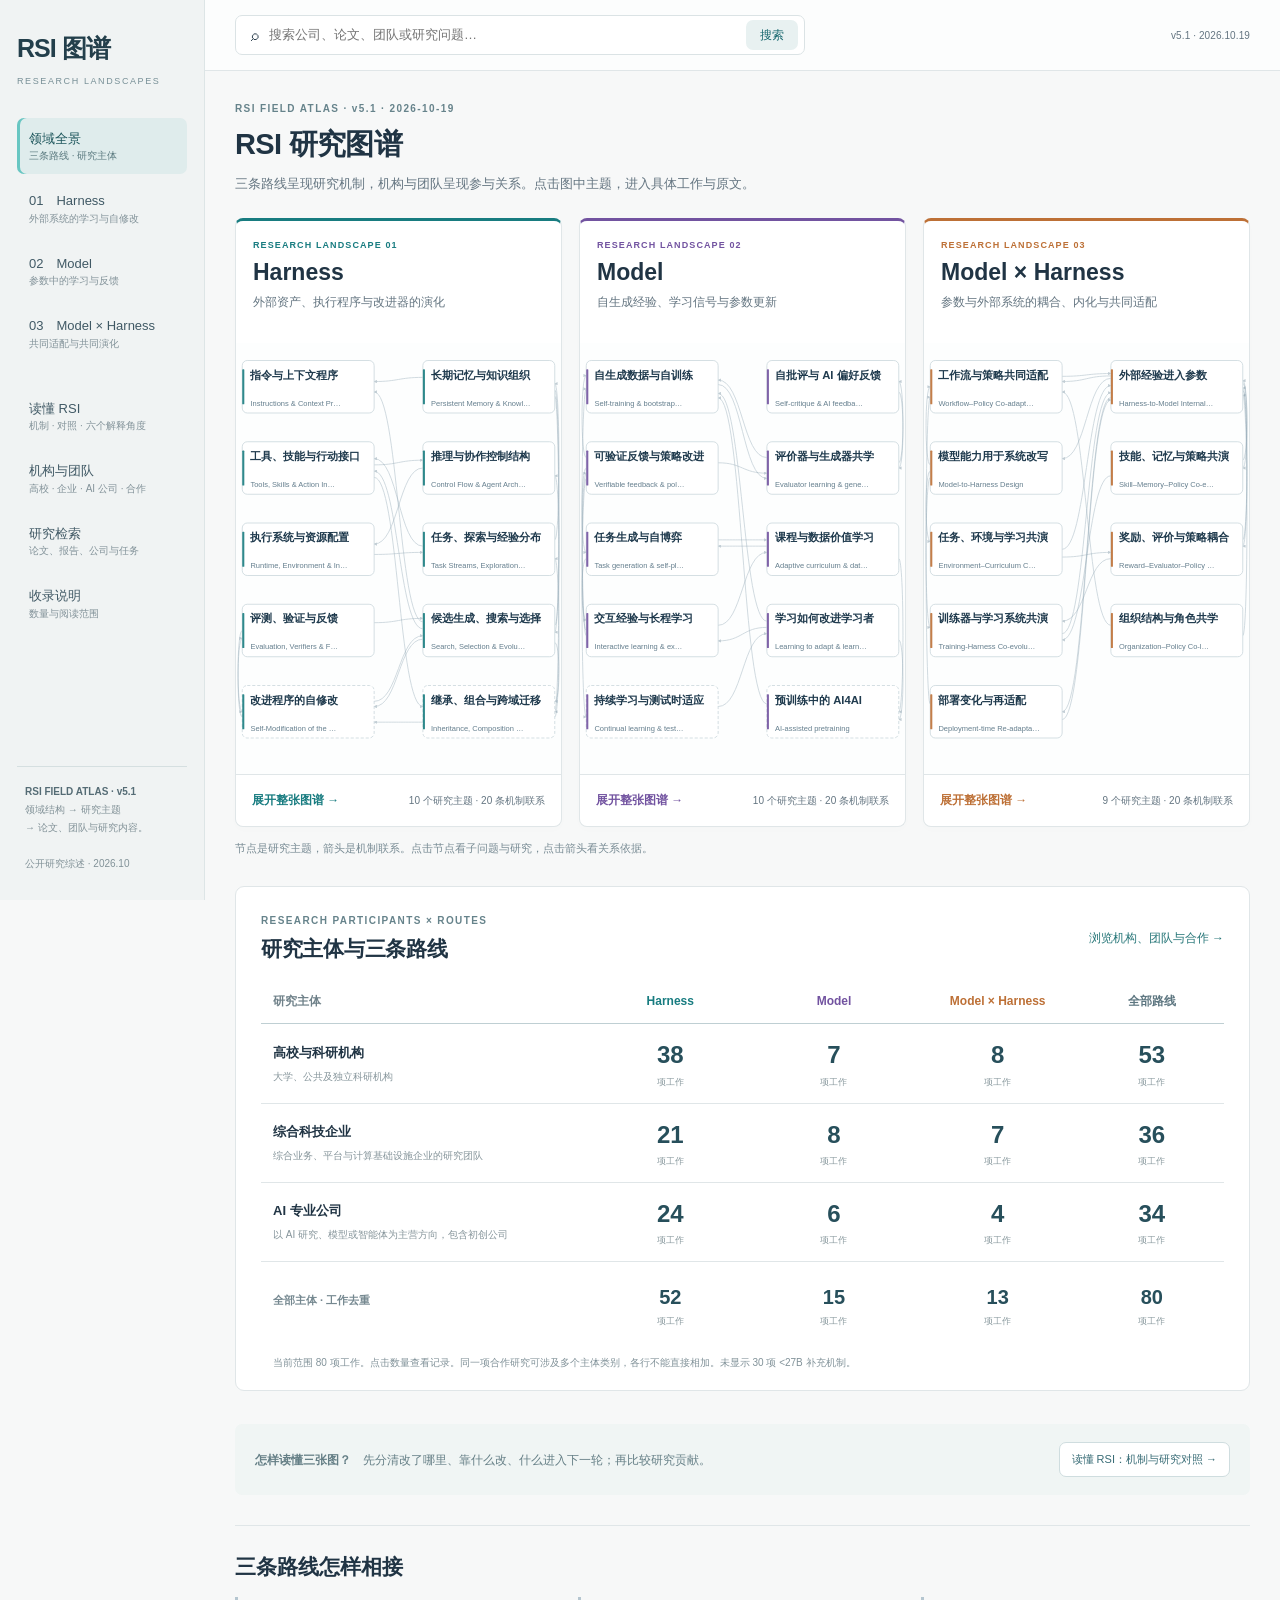
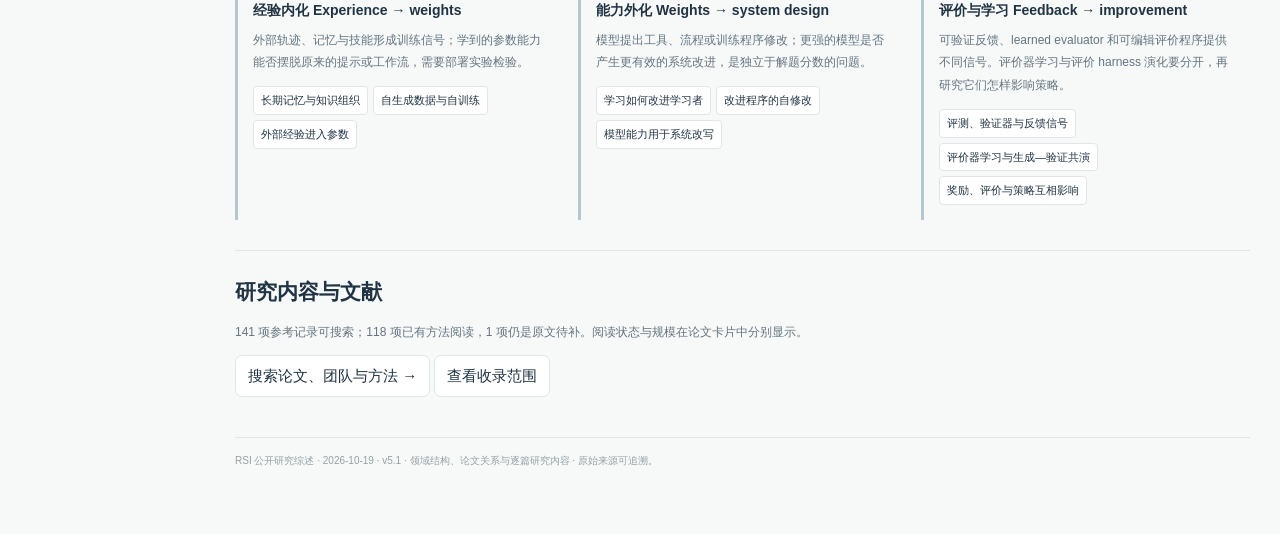
==== commit ec253ae1: "Read retained RSI sources; reconcile 567 leads and correct atlas mechanisms, routes and evidence" ====
--- a/research/atlas/index.html
+++ b/research/atlas/index.html
@@ -15,6 +15,10 @@
 
 .reader-intro{max-width:1040px}.reader-intro .lead{font-size:17px}.reader-section{margin-top:30px}.reader-section>p{max-width:1050px}.reader-jump{display:flex;gap:10px;align-items:center;flex-wrap:wrap;padding:14px 18px;background:#eaf2f3;border:1px solid #d2e1e5;border-radius:8px;margin:18px 0}.reader-jump p{margin:0;flex:1;font-size:13px}.reader-jump button{background:#193f51;color:#fff;white-space:nowrap}.reader-cases{display:flex;flex-wrap:wrap;gap:7px;margin:15px 0}.reader-cases button[aria-pressed=true]{background:#193f51;color:white;border-color:#193f51}.reader-case{border-left:4px solid var(--accent);padding:20px;background:white;border-radius:8px}.reader-case-head{display:flex;justify-content:space-between;gap:15px;align-items:start}.reader-case-head h3{font-size:21px}.reader-case .loop-text{font-size:16px;line-height:1.95;background:#f0f5f6;border-radius:6px;padding:13px 17px;margin:13px 0}.reader-facts{display:grid;grid-template-columns:1fr 1fr;gap:15px 26px}.reader-facts p{font-size:13px;margin:4px 0}.reader-facts b{font-size:12px;color:#486575}.reader-axis-grid{display:grid;grid-template-columns:repeat(2,minmax(0,1fr));gap:14px}.reader-axis{padding:18px 20px;border:1px solid var(--line);border-radius:8px;background:white}.reader-axis h3{font-size:16px}.reader-axis p{font-size:13px;margin:8px 0 0}.reader-axis .reader-question{font-size:15px;color:#183c52}.reader-comparisons{display:grid;grid-template-columns:1fr 1fr;gap:16px}.reader-comparison{background:white;border:1px solid var(--line);border-radius:8px;padding:20px}.reader-comparison h3{font-size:16px}.reader-comparison p{font-size:13px}.reader-comparison .path-links{margin:12px 0 0}.reader-gap{border-left:3px solid #bf934c;padding:8px 14px;background:#fff9ec;font-size:12px;margin:14px 0}.reader-gap b{display:block}.reader-loop{display:block;width:100%;max-width:1000px;margin:auto}.reader-loop text{font-family:inherit;fill:#23475b}.reader-loop .sub{fill:#5c7585;font-size:12px}.reader-source{font-size:11px;color:var(--muted)}.reader-card-brief{border:1px solid #dce7ea;background:#f6fafb;border-radius:8px;padding:17px 19px;margin:15px 0 22px}.reader-card-brief h3{font-size:14px}.reader-card-brief p{font-size:13px;margin:7px 0}.reader-card-brief b{color:#315d72}.reader-stats{display:grid;grid-template-columns:repeat(4,1fr);gap:12px;margin:16px 0}.reader-stats div{padding:15px;background:white;border:1px solid var(--line);border-radius:7px}.reader-stats b{font-size:24px;display:block}.reader-stats span{font-size:12px;color:var(--muted)}.reader-table{min-width:700px}.reader-table td{vertical-align:top}.reader-unfinished{columns:2;column-gap:25px;margin-top:15px}.reader-unfinished>div{break-inside:avoid;padding:9px 0;border-top:1px solid var(--line);font-size:12px}.reader-unfinished button{font-size:12px}.reader-unfinished span{display:block;color:var(--muted);margin-top:3px}.reader-mini-label{display:inline-block;background:#e8eff3;color:#33586d;border-radius:4px;padding:3px 7px;font-size:11px;margin-bottom:9px}.reader-card-brief .reader-source{font-size:11px}.reader-roles{display:flex;gap:6px;flex-wrap:wrap;margin:12px 0}.reader-roles span{padding:5px 10px;background:#eaf0f3;border-radius:6px;font-size:12px}
 @media(max-width:800px){.reader-axis-grid,.reader-comparisons,.reader-facts{grid-template-columns:1fr}.reader-stats{grid-template-columns:1fr 1fr}.reader-unfinished{columns:1}.reader-case-head{display:block}.reader-loop{min-width:600px}.reader-loop-wrap{overflow:auto}.reader-jump{align-items:start}.reader-case{padding:16px}}
+
+.review-evidence dl{display:grid;grid-template-columns:105px minmax(0,1fr);gap:12px 18px;margin:8px 0 20px}.review-evidence dt{font-size:12px;font-weight:650;color:var(--muted)}.review-evidence dd{margin:0;font-size:13px;overflow-wrap:anywhere}.review-sources p{font-size:12px}.lead-list details{margin-top:10px}.lead-list summary{font-size:13px}.lead-pagination{display:flex;gap:15px;align-items:center;margin-top:16px}.lead-browser input{padding:7px 10px;border:1px solid var(--line);border-radius:6px;min-width:0;flex:1}.lead-list .small{overflow-wrap:anywhere}@media(max-width:600px){.review-evidence dl{grid-template-columns:1fr;gap:5px}.review-evidence dd{margin-bottom:12px}}
+
+@media(max-width:700px){.coverage-table{min-width:620px}.tablewrap{max-width:100%;overflow-x:auto}}
 
 .company-grid{display:grid;grid-template-columns:repeat(3,minmax(0,1fr));gap:14px;margin:18px 0}.company-card{background:#fff;border:1px solid var(--line);border-radius:8px;padding:19px;min-width:0;display:flex;flex-direction:column}.company-card.direction{border-style:dashed;background:#fcfbf7}.company-card.adjacent{background:#f7f8fa}.company-card h3{margin:5px 0 10px;font-size:17px;line-height:1.5}.company-card h3 button{border:0;background:none;padding:0;text-align:left;font:inherit;color:#254e65;cursor:pointer}.company-card p{font-size:13px;line-height:1.9;margin:0 0 14px}.company-card .eyebrow{font-size:10px}.company-routes{display:flex;flex-wrap:wrap;gap:5px;margin:0 0 12px}.company-routes span{font-size:11px;color:var(--accent,#75684b);background:#f3f6f8;border-radius:4px;padding:4px 7px;border:1px solid #e0e8ed}.company-routes .direction-tag{background:#f6f0e4}.company-worklinks{display:flex;flex-wrap:wrap;gap:5px;margin-bottom:12px}.company-worklinks button{font-size:11px}.company-open{margin-top:auto;align-self:flex-start;text-align:left;font-size:12px;color:#286675;background:transparent;border:0;padding:5px 0;cursor:pointer}.industry-stats{display:grid;grid-template-columns:repeat(4,minmax(0,1fr));border:1px solid var(--line);background:white;border-radius:8px;margin:20px 0}.industry-stats>div{padding:18px;border-right:1px solid var(--line)}.industry-stats>div:last-child{border:0}.industry-stats b{display:block;font-size:30px;line-height:1.3;color:#244f63}.industry-stats span{font-size:12px;color:var(--muted)}.industry-route-summary{display:grid;grid-template-columns:repeat(3,minmax(0,1fr));gap:12px}.industry-route-summary button{text-align:left;background:white;border:1px solid var(--line);border-left:3px solid var(--accent);padding:14px;color:var(--accent);font-size:16px;border-radius:5px}.industry-route-summary b{float:right}.industry-route-summary small{display:block;color:var(--muted);font-size:11px;margin-top:5px}.company-chips,.paper-companies{display:flex;flex-wrap:wrap;gap:6px;align-items:center}.company-chip{font-size:12px;color:#33576b;background:#fff;border:1px solid #ccdae2;border-radius:5px;padding:5px 8px;cursor:pointer}.paper-companies{margin:12px 0 18px}.company-search-matches{border-bottom:1px solid var(--line);margin-bottom:25px;padding-bottom:15px}.company-search-matches h2{font-size:19px}.company-position{margin:5px 0 24px}.company-boundary{border-left:3px solid #b1c5cf;background:#f4f8fa;padding:12px 16px;font-size:13px;line-height:1.9}.declared-direction{font-size:13px;color:#74613b;line-height:1.9}.company-output-list{display:grid;grid-template-columns:repeat(2,minmax(0,1fr));gap:12px;margin:15px 0 25px}.company-output-list article{border:1px solid var(--line);border-radius:7px;padding:17px;min-width:0}.company-output-list h4,.company-disclosure h4{margin:6px 0;font-size:16px}.company-output-list h4 button{font:inherit;border:0;padding:0;background:none;text-align:left;color:#286675}.company-output-list p,.company-disclosure p{font-size:13px;line-height:1.9}.company-disclosure{border-top:1px solid var(--line);padding:14px 0}.company-detail .source-links{word-break:break-word}.industry-rules{margin-top:25px}.toolbar #company-query{background:white;border:1px solid var(--line);padding:8px 11px;border-radius:5px;min-width:220px;flex:1}#search-company-results:empty{display:none}
 @media(max-width:1150px){.company-grid{grid-template-columns:repeat(2,minmax(0,1fr))}.industry-stats{grid-template-columns:repeat(2,minmax(0,1fr))}.industry-stats>div{border-bottom:1px solid var(--line)}}
@@ -49,25 +53,26 @@
 .public-directions>summary{font-size:14px;font-weight:550;color:#587581;padding:0 0 14px}.public-directions{background:transparent;border-right:0;border-left:0;border-bottom:0;border-radius:0}.public-directions>.details-body{padding:0 0 15px}
 @media(max-width:700px){.actor-matrix{min-width:0;table-layout:fixed}.actor-matrix th:last-child,.actor-matrix td:last-child{display:none}.actor-matrix thead th:first-child{width:33%}.actor-matrix thead th{font-size:9px;padding:8px 2px;line-height:1.5}.actor-matrix tbody th{padding:12px 3px;font-size:10px;line-height:1.7}.actor-matrix th button{font-size:10px}.actor-matrix tbody th small{display:none}.actor-matrix td{padding:6px 1px}.matrix-value{padding:8px 0}.matrix-value b{font-size:20px}.matrix-value span{font-size:8px;line-height:1.6}.matrix-total th{font-size:9px!important}.matrix-total .matrix-value b{font-size:18px}.matrix-note{font-size:9px}.actor-matrix-section .section-heading .eyebrow{font-size:8px}.actor-matrix-section h2{font-size:19px}.actor-matrix-section .section-heading{margin-bottom:12px}}
 
-</style></head><body><div class="shell"><aside class="sidebar"><div class="brand">RSI 图谱<small>RESEARCH LANDSCAPES</small></div><nav class="nav" aria-label="研究路线"><button data-nav="overview">领域全景<small>三条路线 · 研究主体</small></button><button data-nav="harness">01　Harness<small>外部系统的学习与自修改</small></button><button data-nav="model">02　Model<small>参数中的学习与反馈</small></button><button data-nav="hybrid">03　Model × Harness<small>共同适配与共同演化</small></button><button data-nav="guide" class="separate">读懂 RSI<small>机制 · 对照 · 六个解释角度</small></button><button data-nav="actors">机构与团队<small>高校 · 企业 · AI 公司 · 合作</small></button><button data-nav="search">研究检索<small>论文、报告、公司与任务</small></button><button data-nav="coverage">收录说明<small>数量与阅读范围</small></button></nav><div class="sidebar-note"><b>RSI FIELD ATLAS · v5.1</b><br>领域结构 → 研究主题<br>→ 论文、团队与研究内容。<br><br>公开研究综述 · 2026.10</div></aside><div class="body"><header class="topbar"><form class="searchbox" id="search-form"><span aria-hidden="true">⌕</span><input id="global-search" type="search" placeholder="搜索公司、论文、团队或研究问题…" aria-label="搜索研究图谱" autocomplete="off"><button type="submit">搜索</button></form><span class="date">v5.1 · 2026.10.19</span></header><main class="content" id="main"></main></div></div><dialog id="paper-dialog" class="paper-modal" aria-labelledby="paper-title"><div id="paper-content"></div></dialog><script id="literature-data" type="application/json">{"version":"5.1.0","updated":"2026-10-19","title":"RSI 领域知识图谱","scope":"公开文献的领域主题图、论文关系图与阅读档案；领域结构为综述组织，论文归属可随证据修订。","field":{"version":"1.0.0","updated":"2026-10-19","purpose":"先组织科学与工程问题，再将公开工作及团队挂接到机制位置。图谱是可修订的综述结构，不宣称已证明本体完备。","routes":[{"id":"harness","title":"Harness","tagline":"外部资产、执行程序与改进器的演化","definition":"在这一主线中，主要学习与演化对象是 foundation model 参数之外、决定代理行为和改进过程的持久状态与可执行程序。基础模型通常保持冻结；若研究同时更新模型参数，则可与 Model × Harness 图建立连接。","central_question":"什么被改写，怎样产生下一次改进？","reading_key":"先看可修改对象，再沿“反馈→更新→选择→继承”的有向关系读图，最后看论文及团队占据哪些位置。不同节点是资产、机制或研究问题，不能用作互斥标签。","research_question":"哪些程序修改既提高任务表现，又改善后续搜索、反馈利用与跨任务继承？","scene":"一个代理在真实任务或实验环境中运行，留下行动轨迹、工具错误、结果与成本。系统据此修改提示、知识、技能或执行代码，把候选放回任务中比较；被保留的资产进入后续任务。递归研究进一步把“如何发现问题、提出并实施修改”的程序也放入可编辑范围，由更新后的系统继续推进改进。","loop":["运行任务并收集轨迹","定位失败、机会与成本","生成对具体资产的修改","执行验证并选择候选","继承、组合和再次使用"],"facets":[{"title":"资产 ≠ 更新算法","text":"Prompt、memory、tool、workflow 是可以改变什么；reflection、evolution、MCTS 是怎样改变。相同算法可以作用于不同资产，同一工作也可跨多个资产。"},{"title":"优化目标系统 ≠ 改写优化器","text":"ADAS、GEPA 和 AFlow 可以持续产生更强候选，但外层搜索器可保持固定。STOP、Promptbreeder、HyperAgents 进一步把某些改进机制纳入修改。"},{"title":"持久能力 ≠ 临时轨迹","text":"当前任务的反思与即时工具生成首先是在线适应；只有明确保留并在后续任务复用，才能讨论跨任务能力积累。"},{"title":"改进器自改 ≠ 全系统可改","text":"DGM 的档案维护和父代选择固定；HyperAgents 的主实验也保留手工父代选择。须记录实际可编辑边界，而不是用“递归”一词抹去边界。"},{"title":"参数规模 ≠ 研究质量","text":"冻结模型的 harness 方法需要看机制、迁移、预算和比较是否有解释力；参数规模是实验条件，不能单独替代研究价值判断。"}],"open_questions":[{"title":"什么样的经验能够成为跨任务、跨模型仍然有效的程序改进？","text":"从当前任务中得到的提示、技能和代码补丁，哪些依赖原模型与环境，哪些能组合为可迁移能力？如何避免长期积累后相互干扰、过时或上下文膨胀？ 现有工作已经展示局部迁移和长期记忆机制，但不能由单一分布、有限任务上的迁移推出开放任务流中的持续泛化。"},{"title":"什么改进会同时提升解题能力和产生下一轮改进的能力？","text":"更高 solve rate 是否提高给定预算内发现有效修改的概率？若解题与改进技能不对齐，哪些元层表示、反馈和可编辑边界有帮助？ DGM 和 HyperAgents 已研究自指更新与元层迁移；有限轮次收益还不能建立跨领域、跨预算持续提高改进效率的一般规律。"},{"title":"评价器与任务分布都变化时，系统怎样保持进步的方向？","text":"学习中的 evaluator 如何与任务真值、实际效用和旧版本保持联系？怎样区分真实能力提升、评价器偏好变化与重复选择造成的过拟合？ 共同演化与评价锚点已有方法；开放任务中真值稀少、目标变化和长期比较仍不是已解决的一般问题。"}],"nodes":[{"id":"h-instructions","title":"指令与上下文程序","english":"Instructions & Context Programs","kind":"asset","question":"在权重不变时，怎样改变模型看到的信息和执行指令，使行为稳定改善？","definition":"可修改的对象包括 system prompt、模块提示、few-shot examples、上下文组装与压缩规则。文件只是存储载体；研究对象是这些内容对条件生成和后续工具调用的控制作用。","subtopics":["任务提示与模块提示","示例选择与排序","context assembly / compression","可执行规范与格式约束","反思形成的 playbook"],"mechanisms":["基于执行轨迹的语言反思","候选提示变异与组合","按模块优化提示","增量编辑与去重"],"example_work_ids":["promptbreeder","gepa","opro","ace"],"source_urls":["https://arxiv.org/html/2309.16797v1","https://arxiv.org/pdf/2507.19457v2","https://arxiv.org/abs/2309.03409","https://arxiv.org/html/2510.04618v1"],"layout":{"column":0,"row":0},"kind_label":"可修改的外部资产"},{"id":"h-memory","title":"长期记忆与知识组织","english":"Persistent Memory & Knowledge","kind":"asset","question":"哪些经历应跨任务保留，怎样抽象、检索、修订并消除相互矛盾的经验？","definition":"外部记忆保留模型参数之外的可更新状态：episodic traces、经验规则、检索索引、知识库和效用估计。存入更多记录不自动等于学得更多；关键在后续决策是否有效使用这些记录。","subtopics":["episodic / semantic memory","经验提炼与抽象","检索、排序与记忆效用","冲突、过时知识与遗忘","跨任务知识整合","知识库、数据库与可检索状态"],"mechanisms":["轨迹总结与增量合并","相似度检索与效用排序","回报更新检索价值","基于使用反馈的记忆修订"],"example_work_ids":["ace","memrl","mem2evolve","continual-harness"],"source_urls":["https://arxiv.org/html/2510.04618v1","https://arxiv.org/html/2601.03192v1","https://arxiv.org/abs/2604.10923","https://arxiv.org/abs/2605.09998"],"layout":{"column":0,"row":1},"kind_label":"可修改的外部资产"},{"id":"h-capabilities","title":"工具、技能与行动接口","english":"Tools, Skills & Action Interfaces","kind":"asset","question":"代理如何从重复操作中创造可调用能力，并把已有能力组合成更长的任务？","definition":"可修改对象是可执行工具代码、技能程序、工具说明、输入输出契约及发现与调用方式。Skills、plugins、MCP 是能力暴露和复用的不同载体；安装或调用现成工具本身不构成自改进。","subtopics":["tool synthesis / API construction","代码技能与语言技能","插件、skills、MCP / API 与调用协议","技能组合与依赖","技能测试、修复与淘汰"],"mechanisms":["探索后封装可执行程序","执行错误驱动修复","检索已有技能并组合","评测反馈驱动技能编辑"],"example_work_ids":["voyager","skillweaver","skillopt","live-swe-agent"],"source_urls":["https://arxiv.org/html/2305.16291v2","https://arxiv.org/html/2504.07079v1","https://arxiv.org/abs/2605.23904","https://arxiv.org/html/2511.13646v1"],"layout":{"column":0,"row":2},"kind_label":"可修改的外部资产"},{"id":"h-control","title":"推理与协作控制结构","english":"Control Flow & Agent Architecture","kind":"asset","question":"何时规划、行动、反思、调用工具或委派，以及多个代理之间怎样交换信息？","definition":"结构包括控制流、信息流、角色分工、模型调用路由、停止条件和重试策略。工作流图是其中一种表示；代码还可以表达循环、条件、动态工具和运行时生成的子任务。","subtopics":["规划与反思调度","条件、循环与终止","multi-agent roles / communication","模型与专家路由","并行搜索和结果聚合"],"mechanisms":["代码空间中的架构搜索","图结构搜索与进化","MCTS 分配工作流探索","执行反馈修订控制逻辑"],"example_work_ids":["adas","aflow","agentbreeder","harnessdev"],"source_urls":["https://arxiv.org/html/2408.08435v1","https://arxiv.org/html/2410.10762v4","https://arxiv.org/abs/2502.00757","https://arxiv.org/abs/2609.01437"],"layout":{"column":1,"row":0},"kind_label":"可修改的外部资产"},{"id":"h-runtime","title":"执行系统与资源配置","english":"Runtime, Environment & Infrastructure","kind":"asset","question":"怎样让同一模型用更少的时间、调用与资源完成更可靠的任务，并使系统改动可以运行？","definition":"包括 REPL、文件与进程状态、执行环境、依赖、调度、缓存、上下文预算、错误恢复与部署配置。须区分代理自己的运行环境，与被研究的外部任务环境；也须区分优化外部基础设施和改造自身 harness。","subtopics":["persistent execution / REPL","工具沙箱与依赖环境","并行、缓存与调用预算","错误恢复及状态恢复","软硬件与推理服务优化"],"mechanisms":["执行剖析和瓶颈定位","可运行代码补丁","性能—费用联合选择","在多个环境复用执行机制"],"example_work_ids":["sica","sol-pi","prime-agent","alphaevolve"],"source_urls":["https://arxiv.org/html/2504.15228v1","https://arxiv.org/html/2609.20519v1","https://arxiv.org/abs/2608.23552","https://arxiv.org/abs/2506.13131"],"layout":{"column":1,"row":1},"kind_label":"可修改的外部资产"},{"id":"h-experience","title":"任务、探索与经验分布","english":"Task Streams, Exploration & Curriculum","kind":"feedback","question":"系统下一步做什么，才能同时获得有用成果和改善自身所需的信息？","definition":"任务选择决定可以观察到的失败和成功。研究包括开放任务流、自动课程、主动探索、失败挖掘与迁移任务选择；课程和环境生成器在部分研究中固定，在另一些研究中也可能成为更新对象。","subtopics":["自动课程与能力边界","任务流及分布变化","失败发现与诊断","探索和 exploitation","同任务适应与跨任务积累"],"mechanisms":["根据进度生成下一任务","从失败轨迹选择改进问题","任务路由与专家选择","跨环境复用已有技能"],"example_work_ids":["voyager","continual-harness","adaptive-auto-harness","self-harness"],"source_urls":["https://arxiv.org/html/2305.16291v2","https://arxiv.org/abs/2605.09998","https://arxiv.org/abs/2606.01770","https://arxiv.org/abs/2606.09498"],"layout":{"column":1,"row":2},"kind_label":"经验分布"},{"id":"h-evaluation","title":"评测、验证器与反馈信号","english":"Evaluation, Verifiers & Feedback","kind":"feedback_asset","question":"什么变化算真实进步？反馈不足或评价器自己变化时，怎样继续可靠比较系统版本？","definition":"反馈可来自可执行测试、环境回报、人工评价或模型评审；它既指导更新，也决定版本选择。评价器代码和提示可以被优化，但其改进需要独立的任务结果或可信锚点支撑。","subtopics":["verifiable tests / environment reward","语言反馈与错误归因","模型评审及校准","代价、延迟和回归","评价器更新与历史结果可比性"],"mechanisms":["阶段性评估和多保真选择","外部测试验证候选","评审器与任务代理共同演化","更新评价器后重评或校准记录"],"example_work_ids":["red-queen-godel-machine","hgm","gepa","rrsi"],"source_urls":["https://arxiv.org/html/2606.26294v3","https://arxiv.org/html/2510.21614v1","https://arxiv.org/pdf/2507.19457v2","https://arxiv.org/html/2609.24972v1"],"layout":{"column":2,"row":0},"kind_label":"反馈与可修改评价","short_title":"评测、验证与反馈"},{"id":"h-search","title":"候选生成、搜索与选择","english":"Search, Selection & Evolution","kind":"update_mechanism","question":"如何在昂贵、噪声大而组合复杂的程序空间中找到有积累价值的修改？","definition":"这是作用于不同资产的更新机制，而不是一种独立资产。反思给出修改方向，搜索决定探索分配，选择决定继承哪些候选；档案和种群可以保留暂时非最优但有用的中间方案。","subtopics":["reflection-guided proposals","evolution / crossover","MCTS / bandit allocation","Pareto selection","archives / stepping stones"],"mechanisms":["基于反馈的程序变异","多分支搜索与重组","分层评估分配计算","根据后代收益选择父代"],"example_work_ids":["gepa","aflow","dgm","hgm","shinkaevolve"],"source_urls":["https://arxiv.org/pdf/2507.19457v2","https://arxiv.org/html/2410.10762v4","https://arxiv.org/html/2505.22954v3","https://arxiv.org/html/2510.21614v1","https://arxiv.org/abs/2509.19349"],"layout":{"column":2,"row":1},"kind_label":"更新机制"},{"id":"h-improver","title":"改进程序的自修改","english":"Self-Modification of the Improver","kind":"recursive_boundary","question":"更新后的系统能否参与下一轮更新，并改变提出、实施或组织改进的方法？","definition":"把 task agent 与改进器区分开：自动优化目标系统，不必然修改优化器。真正需要定位的是哪些改进程序可编辑、修改后是否被下一代执行，以及父代选择、评价、预算等外层机制仍有哪些固定部分。","subtopics":["self-editing task agent","可演化的 mutation prompt","editable meta-agent","元层诊断和实验策略","固定外层控制的边界"],"mechanisms":["改进器以自身代码为输入","更新任务逻辑与元代理逻辑","后继改进器继续提出修改","测试改进策略的跨任务迁移"],"example_work_ids":["stop","promptbreeder","dgm","hyperagents"],"source_urls":["https://arxiv.org/pdf/2310.02304v3","https://arxiv.org/html/2309.16797v1","https://arxiv.org/html/2505.22954v3","https://arxiv.org/html/2603.19461v1"],"layout":{"column":2,"row":2},"kind_label":"递归边界"},{"id":"h-inheritance","title":"继承、组合与跨域迁移","english":"Inheritance, Composition & Transfer","kind":"outcome","question":"一次修改如何成为后续仍可调用的能力，而非只对当前任务有效的临时技巧？","definition":"继承对象可以是提示、记忆、技能、程序版本或搜索经验。需要分别观察同任务复用、跨任务迁移、跨模型迁移以及改进策略迁移；这些能力不同，不能用一个总分代替。","subtopics":["跨 episode 继承","模块与技能的组合","跨模型迁移","跨任务与环境迁移","改进策略的迁移"],"mechanisms":["版本与谱系档案","技能检索和依赖复用","模块整合及回归测试","固定预算下比较迁移后改进"],"example_work_ids":["voyager","adas","hyperagents","modular-rsi","skillopt"],"source_urls":["https://arxiv.org/html/2305.16291v2","https://arxiv.org/html/2408.08435v1","https://arxiv.org/html/2603.19461v1","https://arxiv.org/html/2609.14857v2","https://arxiv.org/abs/2605.23904"],"layout":{"column":3,"row":1},"kind_label":"继承与迁移"}],"edges":[{"id":"field-harness-01","source":"h-memory","target":"h-instructions","label":"检索后进入上下文","explanation":"被检索的经验改变模型下一步看到的信息；长时记忆与单次上下文是两种不同状态。","example_work_ids":["ace","memrl"],"source_urls":["https://arxiv.org/html/2510.04618v1","https://arxiv.org/html/2601.03192v1"],"evidence":"survey_structure"},{"id":"field-harness-02","source":"h-experience","target":"h-memory","label":"轨迹形成经验","explanation":"任务交互产生可总结、可修订的持久记录。","example_work_ids":["ace","continual-harness"],"source_urls":["https://arxiv.org/html/2510.04618v1","https://arxiv.org/abs/2605.09998"],"evidence":"survey_structure"},{"id":"field-harness-03","source":"h-experience","target":"h-capabilities","label":"探索产生新技能","explanation":"完成课程或探索网页后，把有效操作封装为可调用技能。","example_work_ids":["voyager","skillweaver"],"source_urls":["https://arxiv.org/html/2305.16291v2","https://arxiv.org/html/2504.07079v1"],"evidence":"survey_structure"},{"id":"field-harness-04","source":"h-capabilities","target":"h-control","label":"扩展可调用动作","explanation":"新工具扩大动作空间，控制逻辑决定何时调用与组合。","example_work_ids":["voyager","live-swe-agent"],"source_urls":["https://arxiv.org/html/2305.16291v2","https://arxiv.org/html/2511.13646v1"],"evidence":"survey_structure"},{"id":"field-harness-05","source":"h-control","target":"h-runtime","label":"在执行系统中实现","explanation":"同一工作流需要具体的调用、状态与错误处理实现，运行成本也随之改变。","example_work_ids":["sica","harnessdev"],"source_urls":["https://arxiv.org/html/2504.15228v1","https://arxiv.org/abs/2609.01437"],"evidence":"survey_structure"},{"id":"field-harness-06","source":"h-runtime","target":"h-experience","label":"产生轨迹与故障","explanation":"执行日志、异常和运行代价决定系统可以学习哪些失败。","example_work_ids":["sica","self-harness"],"source_urls":["https://arxiv.org/html/2504.15228v1","https://arxiv.org/abs/2606.09498"],"evidence":"survey_structure"},{"id":"field-harness-07","source":"h-evaluation","target":"h-search","label":"提供比较与选择信号","explanation":"评价结果影响候选保留、父代采样及下一步探索预算。","example_work_ids":["aflow","hgm"],"source_urls":["https://arxiv.org/html/2410.10762v4","https://arxiv.org/html/2510.21614v1"],"evidence":"survey_structure"},{"id":"field-harness-08","source":"h-search","target":"h-instructions","label":"产生并选择提示修改","explanation":"反思、变异和 Pareto 选择可以作用于提示空间。","example_work_ids":["gepa","promptbreeder"],"source_urls":["https://arxiv.org/pdf/2507.19457v2","https://arxiv.org/html/2309.16797v1"],"evidence":"survey_structure"},{"id":"field-harness-09","source":"h-search","target":"h-control","label":"搜索控制程序","explanation":"搜索算法也可以修改循环、角色与 LLM 调用次序。","example_work_ids":["adas","aflow"],"source_urls":["https://arxiv.org/html/2408.08435v1","https://arxiv.org/html/2410.10762v4"],"evidence":"survey_structure"},{"id":"field-harness-10","source":"h-search","target":"h-capabilities","label":"选择工具与技能版本","explanation":"技能候选通过执行或任务反馈被保留和修复。","example_work_ids":["skillopt","skillweaver"],"source_urls":["https://arxiv.org/abs/2605.23904","https://arxiv.org/html/2504.07079v1"],"evidence":"survey_structure"},{"id":"field-harness-11","source":"h-memory","target":"h-search","label":"提供既往搜索经验","explanation":"历史失败、候选和执行结果可以改善后续提案，不一定改变搜索算法本身。","example_work_ids":["adas","group-evolving-agents"],"source_urls":["https://arxiv.org/html/2408.08435v1","https://arxiv.org/abs/2602.04837"],"evidence":"survey_structure"},{"id":"field-harness-12","source":"h-improver","target":"h-search","label":"改写改进策略","explanation":"当改进器可编辑时，后继系统可以改变诊断和提案方法；外层选择机制是否可改需逐项说明。","example_work_ids":["hyperagents","stop"],"source_urls":["https://arxiv.org/html/2603.19461v1","https://arxiv.org/pdf/2310.02304v3"],"evidence":"survey_structure"},{"id":"field-harness-13","source":"h-search","target":"h-improver","label":"把改进器作为候选对象","explanation":"被搜索的程序可以恰好就是产生下一轮修改的程序，形成自指更新。","example_work_ids":["stop","promptbreeder"],"source_urls":["https://arxiv.org/pdf/2310.02304v3","https://arxiv.org/html/2309.16797v1"],"evidence":"survey_structure"},{"id":"field-harness-14","source":"h-evaluation","target":"h-improver","label":"评价后代改进能力","explanation":"任务分数之外，需观察改进器在给定预算内产生更强后代的能力。","example_work_ids":["hyperagents","aide2"],"source_urls":["https://arxiv.org/html/2603.19461v1","https://arxiv.org/html/2609.26457v1"],"evidence":"survey_structure"},{"id":"field-harness-15","source":"h-improver","target":"h-evaluation","label":"可更新评审组件","explanation":"改进程序可以产生新评价器；采用新评价器改变了后续搜索的信号。","example_work_ids":["red-queen-godel-machine"],"source_urls":["https://arxiv.org/html/2606.26294v3"],"evidence":"survey_structure"},{"id":"field-harness-16","source":"h-search","target":"h-inheritance","label":"保留分支与中间方案","explanation":"谱系档案允许当前非最优候选成为未来改进的起点。","example_work_ids":["dgm","hgm"],"source_urls":["https://arxiv.org/html/2505.22954v3","https://arxiv.org/html/2510.21614v1"],"evidence":"survey_structure"},{"id":"field-harness-17","source":"h-capabilities","target":"h-inheritance","label":"技能可以复用与组合","explanation":"可执行技能是跨任务继承的一种具体载体。","example_work_ids":["voyager","skillweaver"],"source_urls":["https://arxiv.org/html/2305.16291v2","https://arxiv.org/html/2504.07079v1"],"evidence":"survey_structure"},{"id":"field-harness-18","source":"h-memory","target":"h-inheritance","label":"知识跨任务保留","explanation":"持久知识要经后续使用才能转化为能力，而非只增加存储量。","example_work_ids":["memrl","ace"],"source_urls":["https://arxiv.org/html/2601.03192v1","https://arxiv.org/html/2510.04618v1"],"evidence":"survey_structure"},{"id":"field-harness-19","source":"h-inheritance","target":"h-experience","label":"已有能力改变后续探索","explanation":"继承的技能使更复杂任务可达，进而改变将来收集到的经验。","example_work_ids":["voyager","mem2evolve"],"source_urls":["https://arxiv.org/html/2305.16291v2","https://arxiv.org/abs/2604.10923"],"evidence":"survey_structure"},{"id":"field-harness-20","source":"h-inheritance","target":"h-improver","label":"改进经验可跨域使用","explanation":"迁移的不仅可以是解题程序，也可以是产生改进的策略；须由对应的迁移实验确认。","example_work_ids":["hyperagents"],"source_urls":["https://arxiv.org/html/2603.19461v1"],"evidence":"survey_structure"}],"mappings":[{"work_id":"stop","topic_ids":["h-improver","h-search","h-evaluation"],"summary":"改进程序源码。后继改进程序继续改写自身；模型冻结。","source_urls":["https://arxiv.org/pdf/2310.02304v3"],"source_location":"arXiv:2310.02304v3（COLM 2024），§3–5，Algorithm 1，Figure 4，Table 1。","basis":"方法段落支持","primary_route":"harness"},{"work_id":"promptbreeder","topic_ids":["h-instructions","h-search","h-improver"],"summary":"任务提示；变异提示。变异提示也参与演化；不是权重训练。","source_urls":["https://arxiv.org/html/2309.16797v1","https://arxiv.org/pdf/2309.16797v1"],"source_location":"arXiv:2309.16797v1，§3–6、Figure 1–2、Table 1；ICML 2024 论文页面核对出版信息。","basis":"方法段落支持","primary_route":"harness"},{"work_id":"godel-agent","topic_ids":["h-control","h-improver"],"summary":"代理控制代码。自修改的具体范围与跨任务继承仍需方法全文确认。","source_urls":["https://github.com/Arvid-pku/Godel_Agent","https://aclanthology.org/2025.acl-long.1354.pdf"],"source_location":"摘要与既有来源记录","basis":"摘要初筛定位，非完整方法结论","primary_route":"harness"},{"work_id":"adas","topic_ids":["h-control","h-search","h-inheritance"],"summary":"目标 agent 的 forward 代码。meta-agent 实现固定；目标设计与档案更新。","source_urls":["https://arxiv.org/html/2408.08435v1"],"source_location":"arXiv:2408.08435v1，§2–3、§4.1–4.3、Figure 3、Table 1；Appendix A–B 的接口与提示。","basis":"方法段落支持","primary_route":"harness"},{"work_id":"aflow","topic_ids":["h-control","h-search","h-evaluation"],"summary":"工作流代码；模块提示。搜索器固定；搜索的是工作流。","source_urls":["https://arxiv.org/html/2410.10762v4","https://arxiv.org/pdf/2410.10762"],"source_location":"arXiv:2410.10762v4（ICLR 2025），§3.1–3.2、§4、Algorithm 1、§5.1–5.2、Table 1。","basis":"方法段落支持","primary_route":"harness"},{"work_id":"sica","topic_ids":["h-runtime","h-improver","h-search","h-evaluation"],"summary":"编码代理代码。历史最佳后继承担下一轮修改；非全部外层程序可改。","source_urls":["https://arxiv.org/html/2504.15228v1"],"source_location":"arXiv:2504.15228v1，§3、Algorithm 1、§4、Table 1、§4.1。","basis":"方法段落支持","primary_route":"harness"},{"work_id":"dgm","topic_ids":["h-control","h-capabilities","h-search","h-improver","h-inheritance"],"summary":"编码代理代码；工具及上下文实现。被选后继负责修改；archive maintenance 与 parent selection 固定。","source_urls":["https://arxiv.org/html/2505.22954v3"],"source_location":"arXiv v3（2026-03-12）；§3，§4.1–4.4。","basis":"方法段落支持","primary_route":"harness"},{"work_id":"gepa","topic_ids":["h-instructions","h-search","h-evaluation"],"summary":"LLM 模块提示。更新提示；优化算法不自修改。","source_urls":["https://arxiv.org/pdf/2507.19457v2"],"source_location":"arXiv 2507.19457v2 PDF；§3、§3.1、Figure 3、Algorithms 1–2、§4。","basis":"方法段落支持","primary_route":"harness"},{"work_id":"agentbreeder","topic_ids":["h-control","h-search"],"summary":"多代理角色与结构。目标多代理系统演化；外层算法自修改未确认。","source_urls":["https://arxiv.org/abs/2502.00757","https://arxiv.org/pdf/2502.00757"],"source_location":"摘要与既有来源记录","basis":"摘要初筛定位，非完整方法结论","primary_route":"harness"},{"work_id":"hyperagents","topic_ids":["h-improver","h-control","h-memory","h-inheritance"],"summary":"task agent 代码；meta-agent 代码。meta-agent 修改逻辑可改；主实验 parent selection 固定。","source_urls":["https://arxiv.org/html/2603.19461v1"],"source_location":"arXiv v1（2026-03-19）；§3–5.2；Appendix D.3；主文说明 Appendix E.5 为父代选择的另行探索。","basis":"方法段落支持","primary_route":"harness"},{"work_id":"rhi","topic_ids":["h-control","h-instructions","h-evaluation"],"summary":"任务专用文本工作流跨轮修订；基础模型、评价者及优化器固定。","source_urls":["https://arxiv.org/html/2607.15524v1"],"source_location":"§3–5; Appendix A","basis":"相关方法与结果段落阅读","primary_route":"harness"},{"work_id":"helix","topic_ids":["h-runtime","h-search","h-memory"],"summary":"harness 变体；成功及失败轨迹。产出训练记录不等于已实现 model 与 harness 共同演化。","source_urls":["https://github.com/HKUDS/HELIX","https://arxiv.org/pdf/2608.13951"],"source_location":"摘要与既有来源记录","basis":"摘要初筛定位，非完整方法结论","primary_route":"harness"},{"work_id":"hsi","topic_ids":["h-improver","h-search","h-runtime"],"summary":"harness 代码；元演化过程。仓库初筛显示元演化可改；完整作用边界待确认。","source_urls":["https://github.com/TailinZhou/hsi","https://arxiv.org/pdf/2608.08466"],"source_location":"摘要与既有来源记录","basis":"摘要初筛定位，非完整方法结论","primary_route":"harness"},{"work_id":"harnessdev","topic_ids":["h-control","h-runtime","h-search","h-inheritance"],"summary":"可执行 scaffold。创造者与执行者可以不同；不把目标优化等同创造者自改。","source_urls":["https://arxiv.org/abs/2609.01437","https://arxiv.org/pdf/2609.01437"],"source_location":"摘要与既有来源记录","basis":"摘要初筛定位，非完整方法结论","primary_route":"harness"},{"work_id":"rrsi","topic_ids":["h-improver","h-evaluation","h-runtime"],"summary":"harness 修改提案及接受规则。约束的是自修改过程；泛化和成本约束需要分别观察。","source_urls":["https://arxiv.org/html/2609.24972v1"],"source_location":"Table 2；提案 / 接受约束及消融","basis":"方法段落支持","primary_route":"harness"},{"work_id":"meta-harness","topic_ids":["h-instructions","h-memory","h-control","h-runtime","h-search"],"summary":"应用源码；记忆组织与上下文。源码可编辑范围广不等于每种资产均已有有效自改实证。","source_urls":["https://github.com/stanford-iris-lab/meta-harness","https://arxiv.org/pdf/2603.28052"],"source_location":"arXiv:2603.28052v1，§3、Algorithm 1、§4.1–4.3、Tables 2–7；尤其 §4.3 的同基准搜索设置。","basis":"摘要初筛定位，非完整方法结论","primary_route":"harness"},{"work_id":"aide2","topic_ids":["h-improver","h-search","h-evaluation","h-inheritance"],"summary":"内层研究代理。主实验外层研究者固定；另有后继接管外层的实验。","source_urls":["https://arxiv.org/html/2609.26457v1"],"source_location":"§2.1–2.2，§3.6 ignition test","basis":"方法段落支持","primary_route":"harness"},{"work_id":"hgm","topic_ids":["h-search","h-evaluation","h-improver"],"summary":"代理分支；分支研发价值估计。选择机制由研究者设计；它指导自修改分支探索。","source_urls":["https://arxiv.org/html/2510.21614v1"],"source_location":"§2–4，Assumption 1 / Theorem 1；对照与资源口径","basis":"方法段落支持","primary_route":"harness"},{"work_id":"ace","topic_ids":["h-instructions","h-memory","h-inheritance"],"summary":"持久 playbook。内容与条目演化；生成—反思—整理流程固定。","source_urls":["https://arxiv.org/html/2510.04618v1"],"source_location":"arXiv:2510.04618v1，§2.2、§3.1–3.2、§4.1–4.3、Table 1；§4.5–4.6 的组件和成本分析。","basis":"方法段落支持","primary_route":"harness"},{"work_id":"alphaevolve","topic_ids":["h-search","h-runtime"],"summary":"目标程序；部分计算基础设施算法。通用程序发现；只有涉及 AI 基础设施的应用属于 AI4AI，不能全部称自身 RSI。","source_urls":["https://arxiv.org/abs/2506.13131","https://arxiv.org/html/2506.13131v1"],"source_location":"摘要与既有来源记录","basis":"摘要初筛定位，非完整方法结论","primary_route":"harness"},{"work_id":"opro","topic_ids":["h-instructions","h-search"],"summary":"候选提示或数值解。优化提示是相关机制；未因迭代次数多成为改进器自修改。","source_urls":["https://arxiv.org/abs/2309.03409","https://arxiv.org/pdf/2309.03409"],"source_location":"摘要与既有来源记录","basis":"摘要初筛定位，非完整方法结论","primary_route":"harness"},{"work_id":"sol-pi","topic_ids":["h-runtime","h-control","h-search","h-inheritance"],"summary":"运行机制与代理 harness。以执行机制迁移及效率为重点，具体元循环边界见论文。","source_urls":["https://arxiv.org/html/2609.20519v1"],"source_location":"§2.2、§3、§5.1","basis":"方法段落支持","primary_route":"harness"},{"work_id":"modular-rsi","topic_ids":["h-control","h-runtime","h-improver","h-inheritance"],"summary":"harness 模块。模块局部改进必须经组合后的整体验证。","source_urls":["https://arxiv.org/html/2609.14857v2"],"source_location":"§3.1、§6.3–6.4，Table 5","basis":"方法段落支持","primary_route":"harness"},{"work_id":"prime-agent","topic_ids":["h-memory","h-capabilities","h-runtime"],"summary":"长期 REPL 状态；持久经验与技能。持久执行和经验修订可确认；改进器自修改范围待方法确认。","source_urls":["https://arxiv.org/abs/2608.23552","https://arxiv.org/pdf/2608.23552"],"source_location":"摘要与既有来源记录","basis":"摘要初筛定位，非完整方法结论","primary_route":"harness"},{"work_id":"red-queen-godel-machine","topic_ids":["h-evaluation","h-improver","h-search"],"summary":"任务代理；评价器。评价器可改；独立 ground-truth anchors 不随评审器替换而抹去。","source_urls":["https://arxiv.org/html/2606.26294v3"],"source_location":"评价器切换段落；Appendix D 消融与成本边界","basis":"方法段落支持","primary_route":"harness"},{"work_id":"gear","topic_ids":["h-search","h-memory","h-improver"],"summary":"研究状态种群；部分变体中的搜索控制器。仅部分变体让控制器演化，不能概括为所有 GEAR 设置均递归。","source_urls":["https://arxiv.org/abs/2605.13874","https://arxiv.org/pdf/2605.13874"],"source_location":"摘要与既有来源记录","basis":"摘要初筛定位，非完整方法结论","primary_route":"harness"},{"work_id":"meta-n","topic_ids":["h-control","h-capabilities","h-improver"],"summary":"策略层与工具。已有初筛表明元操作固定；层数增加不等于元操作本身进化。","source_urls":["https://arxiv.org/abs/2608.24735","https://arxiv.org/pdf/2608.24735"],"source_location":"摘要与既有来源记录","basis":"摘要初筛定位，非完整方法结论","primary_route":"harness"},{"work_id":"self-harness","topic_ids":["h-runtime","h-experience","h-evaluation","h-improver"],"summary":"自身 harness 代码。需要区分补丁产生与后继继续承担改进的完整循环。","source_urls":["https://arxiv.org/abs/2606.09498","https://arxiv.org/pdf/2606.09498"],"source_location":"摘要与既有来源记录","basis":"摘要初筛定位，非完整方法结论","primary_route":"harness"},{"work_id":"skillopt","topic_ids":["h-capabilities","h-evaluation","h-inheritance"],"summary":"技能文本。外部优化模型修改技能；不是优化模型权重自改。","source_urls":["https://arxiv.org/abs/2605.23904","https://arxiv.org/pdf/2605.23904"],"source_location":"摘要与既有来源记录","basis":"摘要初筛定位，非完整方法结论","primary_route":"harness"},{"work_id":"mem2evolve","topic_ids":["h-memory","h-capabilities","h-experience","h-inheritance"],"summary":"经验记忆；工具与专家资产。经验与能力资产双向影响；不据此认定更新算法也进化。","source_urls":["https://arxiv.org/abs/2604.10923","https://arxiv.org/pdf/2604.10923"],"source_location":"摘要与既有来源记录","basis":"摘要初筛定位，非完整方法结论","primary_route":"harness"},{"work_id":"memrl","topic_ids":["h-memory","h-evaluation","h-inheritance"],"summary":"情景记忆；记忆效用值。LLM 参数冻结；记忆排序价值学习，更新规则本身固定。","source_urls":["https://arxiv.org/html/2601.03192v1"],"source_location":"§3–4，特别是实际使用的式(8)，区别于一般 TD 形式。","basis":"方法段落支持","primary_route":"harness"},{"work_id":"skillweaver","topic_ids":["h-capabilities","h-experience","h-inheritance"],"summary":"网页 API 技能。技能库增长并用于后续任务；生成过程是否自改另论。","source_urls":["https://arxiv.org/html/2504.07079v1","https://arxiv.org/pdf/2504.07079"],"source_location":"摘要与既有来源记录","basis":"摘要初筛定位，非完整方法结论","primary_route":"harness"},{"work_id":"live-swe-agent","topic_ids":["h-capabilities","h-runtime","h-experience"],"summary":"任务运行时创建的自定义工具脚本。主实验不改变 agentic loop；论文重点是同任务在线工具创造，不能说已证明跨任务递归演化。","source_urls":["https://arxiv.org/html/2511.13646v1","https://arxiv.org/pdf/2511.13646"],"source_location":"arXiv:2511.13646v1，§2.1–2.2、§3、§4.1–4.2、Tables 1–3；§2.1 明确“不改变 agentic loop”。","basis":"方法段落支持","primary_route":"harness"},{"work_id":"group-evolving-agents","topic_ids":["h-search","h-memory","h-improver","h-inheritance"],"summary":"代理分支；跨分支经验。初筛支持经验共享引导结构修改；具体递归边界待方法核实。","source_urls":["https://arxiv.org/abs/2602.04837","https://arxiv.org/pdf/2602.04837"],"source_location":"摘要与既有来源记录","basis":"摘要初筛定位，非完整方法结论","primary_route":"harness"},{"work_id":"adaptive-auto-harness","topic_ids":["h-control","h-runtime","h-experience","h-search"],"summary":"harness 集合；任务路由及经验。持续适应含人类引导信号；路由与改进器更新分别判断。","source_urls":["https://arxiv.org/abs/2606.01770","https://arxiv.org/pdf/2606.01770"],"source_location":"摘要与既有来源记录","basis":"摘要初筛定位，非完整方法结论","primary_route":"harness"},{"work_id":"continual-harness","topic_ids":["h-instructions","h-memory","h-capabilities","h-experience"],"summary":"技能；提示；记忆。跨交互持久改进；早期人类参与和后续自动循环分开。","source_urls":["https://arxiv.org/abs/2605.09998","https://arxiv.org/html/2605.09998v1"],"source_location":"摘要与既有来源记录","basis":"摘要初筛定位，非完整方法结论","primary_route":"harness"},{"work_id":"shinkaevolve","topic_ids":["h-search","h-runtime"],"summary":"候选程序；包括部分 agent harness。算法演化框架；普通程序任务属于相关搜索机制，不直接证明自身 RSI。","source_urls":["https://arxiv.org/abs/2509.19349","https://arxiv.org/pdf/2509.19349"],"source_location":"摘要与既有来源记录","basis":"摘要初筛定位，非完整方法结论","primary_route":"harness"},{"work_id":"voyager","topic_ids":["h-capabilities","h-memory","h-experience","h-inheritance"],"summary":"可组合代码技能库。固定 GPT-4 和课程程序；持久技能积累成立，元算法自改未示范。","source_urls":["https://arxiv.org/html/2305.16291v2"],"source_location":"§2、§3；本轮重读结构、技能库与反馈过程。","basis":"方法段落支持","primary_route":"harness"},{"work_id":"dream-rsi","topic_ids":["h-control","h-search","h-experience","h-inheritance"],"summary":"LLM 改写可执行的研究探索策略代码，用已有研究树进行回放、比较和选择；基础 agent 与评价器保持不变。","source_urls":["https://arxiv.org/html/2609.14858v2"],"source_location":"§3 Policy improvement and selection; Appendix D.2","basis":"survey_classification","primary_route":"harness"},{"work_id":"rewardharness","topic_ids":["h-evaluation","h-capabilities","h-search"],"summary":"冻结视觉语言模型，通过偏好误差改进 reward agent 的技能和工具；该评价系统随后用于外部图像编辑模型的 GRPO 训练。","source_urls":["https://arxiv.org/html/2605.08703v1"],"source_location":"Abstract; §1; §2; §3.2; §4","basis":"survey_classification","primary_route":"harness"},{"work_id":"metacircle-ophis","topic_ids":["h-experience","h-search","h-evaluation"],"summary":"以训练内部观测提出假设和干预，再用重复训练结果决定下一步研究。","source_urls":["https://meta-circle.com/blog/ophis-a-new-paradigm-for-autoresearch"],"source_location":"官方博客：OPHIS framework；Grokking / NanoGPT 两个案例；Looking Forward","basis":"survey_classification","primary_route":"harness","cross_route_reference":false},{"work_id":"comfyresearch","topic_ids":["h-runtime","h-experience","h-evaluation"],"summary":"把训练协议、观测与分析组织成可执行依赖图，供人或 agent 构造、运行和比较实验。","source_urls":["https://meta-circle.com/blog/comfyresearch-see-how-learning-happens","https://github.com/MetaCircleAI/ComfyResearch"],"source_location":"官方博客：From notebook to graph；Watching a run；Changing one thing；Where this goes","basis":"survey_classification","primary_route":"harness","cross_route_reference":false},{"work_id":"nanogpt-observables","topic_ids":["h-experience","h-evaluation"],"summary":"把权重、梯度、激活和注意力统计与模型模块对应，比较不同深度与训练条件。","source_urls":["https://meta-circle.com/blog/observe-learning-in-full"],"source_location":"官方发布：Abstract；Across layers / setups；What the comparison reveals","basis":"survey_classification","primary_route":"harness","cross_route_reference":false},{"work_id":"apex-tune","topic_ids":["h-search","h-runtime","h-evaluation"],"summary":"自动提出并验证 scaling law、训练实现和 GPU kernel 的改进，以实验结果继续搜索。","source_urls":["https://www.apexin.ai/assets/papers/what-happens-when-ai-starts-improving-ai.pdf","https://github.com/apexin-ai/Apex-Tune-results"],"source_location":"7 页报告：Evaluations I–IV；Beyond the Benchmarks；配套结果仓库","basis":"survey_classification","primary_route":"harness","cross_route_reference":false},{"work_id":"apex-research","topic_ids":["h-evaluation","h-search"],"summary":"公司报告自主研究系统产生科研项目与论文，并用真实外部同行评审检验产出。","source_urls":["https://github.com/apexin-ai/apex-research-report","https://www.apexin.ai/assets/papers/apex-research-2026.pdf"],"source_location":"官方 README：Core Message、Key Results；PDF 链接已定位但本轮未完成正文提取","basis":"survey_classification","primary_route":"harness","cross_route_reference":false},{"work_id":"asi-bench","topic_ids":["h-evaluation"],"summary":"在相同科研任务上逐步撤去方法指导，区分按步骤执行和自主选择科研方法的能力。","source_urls":["https://arxiv.org/abs/2608.17271","https://github.com/apexin-ai/ASI-Bench"],"source_location":"论文摘要；官方仓库 Overview、B1–B4、任务发布与评分协议","basis":"survey_classification","primary_route":"crosscut","cross_route_reference":true},{"work_id":"recursive-first-steps","topic_ids":["h-search","h-experience","h-evaluation","h-runtime"],"summary":"长时程并行研究线程积累实验上下文、组合候选分支，并对改进进行方差与 reward-hack 检查。","source_urls":["https://www.recursive.com/articles/first-steps-toward-automated-ai-research","https://github.com/recursive-org/first-steps-toward-automated-ai-research"],"source_location":"官方报告：研究循环；NanoChat、NanoGPT Speedrun 与 SOL-ExecBench 案例","basis":"survey_classification","primary_route":"harness","cross_route_reference":false},{"work_id":"hermes-agent","topic_ids":["h-memory","h-capabilities","h-instructions","h-experience"],"summary":"从任务经验创建和修改技能文档，保留记忆与会话检索，使后续执行使用已有经验。","source_urls":["https://github.com/NousResearch/hermes-agent","https://hermes-agent.nousresearch.com/docs/user-guide/features/skills"],"source_location":"README：learning loop；官方文档 Skills System：skill_manage、/learn、跨会话加载","basis":"survey_classification","primary_route":"harness","cross_route_reference":false},{"work_id":"intology-locus","topic_ids":["h-search","h-experience"],"summary":"公开定位为长时程 AI 研发系统；公司报告多日研究与 RE-Bench 结果。","source_urls":["https://intology.ai/blog/previewing-locus","https://intology.ai/about","https://intology.ai/blog/zochi-tech-report"],"source_location":"官方发布索引和 About 摘要；技术正文当前未完整提取","basis":"survey_classification","primary_route":"harness","cross_route_reference":false},{"work_id":"autoscience-lab","topic_ids":["h-search","h-control","h-evaluation"],"summary":"自动科学家提出和检验算法假设，自动工程师将被验证的模型改进转成可部署实现。","source_urls":["https://www.autoscience.ai/blog/autoscience-autonomous-ai-lab","https://www.businesswire.com/news/home/20260318760407/en/Autoscience-Raises-$14M-to-Build-the-Worlds-First-Automated-AI-Research-Lab","https://www.autoscience.ai/blog/meet-carl"],"source_location":"公司正式新闻稿（Business Wire 同步发布）；官网产品与 Carl 发布索引","basis":"survey_classification","primary_route":"harness","cross_route_reference":false}]},{"id":"model","title":"Model","tagline":"自生成经验、学习信号与参数更新","definition":"收录参数被学习更新的自训练、自反馈与 AI4AI 机制。ordinary RL、一次性 distillation 和使用 AI 处理数据是相关机制，不自动称为多代 RSI。若迭代对象仅为代码 / prompt，则归 Harness。","central_question":"学习信号从哪里来，下一代怎样变强？","reading_key":"首先按学习反馈机制组织概念关系；训练阶段、算法、在线性和功能角色作为交叉维度。图谱是可重叠概念网络，不要求每篇只属于一个箱子。","research_question":"怎样使自生成数据、评价者和课程持续提供有效的新学习信号，同时保持迁移与已有能力？","scene":"一代模型产生任务、答案或行动经验；反馈决定训练信号和数据分布；参数更新产生下一代。更深的闭环会继续训练评价者、出题者、数据选择者或改进器，使下一代不只更会解题，也改变下一轮学习条件。","loop":["生成任务、答案或经验","评价、验证与选择","形成学习信号","SFT / DPO / RL 更新","新模型再次生成"],"facets":[{"title":"训练阶段 Training stage","text":"pretraining / post-training / test-time / deployment。同一方法可跨阶段；阶段不决定反馈来源。"},{"title":"参数目标 Update objective","text":"SFT / distillation / DPO / preference optimization / policy-gradient RL / learned update。DPO 可使用每轮新采的偏好数据；不能仅因数据在线产生就把它写成 PPO。"},{"title":"经验来源 Data collection","text":"fixed offline data / on-policy refresh / replay / mixed-policy data。online data collection、on-policy objective 和持续不间断训练是不同概念。"},{"title":"更新节奏 Update schedule","text":"one-shot / round-based alternation / interleaved / asynchronous。记录真正运行的轮数与何时刷新 actor / critic / data。"},{"title":"被训练的角色 Trainable roles","text":"actor / solver / judge / critic / task proposer / curriculum curator / improvement policy。共享参数或独立模型都可以；角色是系统功能，不是互斥技术路线。"},{"title":"反馈来源 Grounding","text":"human seeds / rubric / executable checks / learned judge / self-consistency / downstream learning gain。指出每种反馈中的外部信息来源，防止把自生成等同于没有监督。"},{"title":"参数写入 Plasticity","text":"full weights / adapter / LoRA / selected modules / no weight update。只修改 prompt / memory / code 时应回到 Harness 图。"},{"title":"实际被训练模型的规模","text":"≥27B / <27B supplementary / unknown。总参数与 activated parameters 分开记录；大教师不使小学习者自动通过门槛。27B 是本综述主展示范围，不是科学价值定理。"}],"open_questions":[{"title":"谁能可靠地评价新的能力？","text":"当生成器超出现有评审能力时，如何获得仍然相关、可扩展、不会与生成器共同偏移的训练信号？ 更强的自生数据只有在反馈能辨别质量时才改变学习上限。"},{"title":"什么样的自生任务真正增加能力覆盖？","text":"怎样同时优化 learnability、diversity 与跨分布迁移，使课程走向新能力而非在窄题型中重复提高分数？ 当前成功率与即时 advantage 只是训练价值代理；出题、选题与学习者相互适应可能产生局部循环。"},{"title":"一次适应如何成为持续保留的能力？","text":"如何在长期任务流中选择更新时机和参数范围，让新能力可迁移、旧能力被保留，并使更新收益覆盖训练代价？ SEAL 的逐次自编辑实验仍出现遗忘；单任务 test-time 提升不能直接说明长期积累。"}],"nodes":[{"id":"m-bootstrapping","title":"自生成数据与自训练","english":"Self-training & bootstrapping","question":"模型的哪些输出值得成为下一轮训练数据？","definition":"模型生成解答、推理链或示范，经筛选后回流参数学习。关键变量是样本质量、覆盖、多样性，以及新一代是否重新产生训练数据。","subtopics":["Rationale bootstrapping：推理链自举","Rejection fine-tuning：正确轨迹筛选","Self-consistency filtering：自一致筛选","Self-distillation：自身经验蒸馏","Replay / mixture：新旧数据混合"],"mechanisms":["采样候选 → 选取高质量轨迹 → SFT / 蒸馏 → 再采样","筛选信号可来自答案、执行器或 learned evaluator"],"example_work_ids":["star","rest-em","llm-can-self-improve"],"source_urls":["https://arxiv.org/abs/2203.14465","https://arxiv.org/abs/2312.06585","https://aclanthology.org/2023.emnlp-main.67.pdf"],"kind":"feedback_mechanism","note":"","kind_label":"参数学习的反馈机制"},{"id":"m-preferences","title":"自批评与 AI 偏好反馈","english":"Self-critique & AI feedback","question":"没有唯一正确答案时，怎样把批评或偏好变成训练信号？","definition":"由模型根据原则、rubric 或比较任务生成批评、修订与偏好，再训练回答策略。评价者可以冻结，也可以参与下一轮学习；这两种闭环强度不同。","subtopics":["Critique–revise：批评与修订","RLAIF：AI 反馈强化学习","Iterative DPO / preference optimization","Constitution / rubric：原则与评价准则","Shared generator–judge：生成与评价共享参数"],"mechanisms":["自批评 → 修订示范 → SFT","成对评价 → 偏好对 → DPO 或 reward-model RL"],"example_work_ids":["constitutional-ai","self-rewarding-lm","iterative-rpo","spin"],"source_urls":["https://arxiv.org/html/2212.08073v1","https://arxiv.org/html/2401.10020v1","https://arxiv.org/html/2404.19733v2"],"kind":"feedback_mechanism","note":"","kind_label":"参数学习的反馈机制"},{"id":"m-verifiable-feedback","title":"可验证反馈与策略改进","english":"Verifiable feedback & policy improvement","question":"哪些任务能把执行结果变成可靠、可扩展的学习信号？","definition":"答案检查、程序运行、环境状态或形式化证明核验提供外部反馈。可以用这些反馈筛选示范，也可以直接进行 RLVR；可验证反馈不是某一种优化算法。","subtopics":["Outcome verification：结果核验","Execution feedback：程序与工具执行","Formal verification：Lean 等证明核验","Search-to-train：搜索结果回流训练","Process credit：中间步骤与轨迹归因"],"mechanisms":["当前策略采样 / 搜索 → 执行核验 → reward 或正负样本 → 参数更新"],"example_work_ids":["alphaproof","absolute-zero","rest-em","iterative-rpo","metaevolve"],"source_urls":["https://www.nature.com/articles/s41586-025-09833-y","https://arxiv.org/html/2505.03335v1","https://arxiv.org/abs/2607.21971"],"kind":"feedback_mechanism","note":"","kind_label":"参数学习的反馈机制"},{"id":"m-evaluator-learning","title":"评价器学习与生成—验证共演","english":"Evaluator learning & generator–verifier co-training","question":"生成器变强之后，评价器如何继续识别新错误？","definition":"把 judge、reward model 或 verifier 也作为学习对象。生成器不断提供新的判断难例，评价器更新后再影响生成器或数据选择。共享权重和独立模型都能实现这条关系。","subtopics":["Generative reward model：生成式奖励模型","Process / outcome verifier：过程与结果验证","Meta-verification：检查评价理由","Actor–critic co-training：执行与评价共训","Calibration：以可验证任务校准开放式评价"],"mechanisms":["生成器产生新样本 → 训练评价器 → 反馈训练生成器","外部可验证信号 → 评价器校准 → 开放任务反馈"],"example_work_ids":["self-rewarding-lm","self-taught-evaluators","deepseek-math-v2","kimi-k2","rl-tango","coverrl"],"source_urls":["https://arxiv.org/html/2408.02666v1","https://arxiv.org/html/2511.22570v1","https://arxiv.org/html/2507.20534v1","https://arxiv.org/abs/2505.15034"],"kind":"feedback_mechanism","note":"","kind_label":"参数学习的反馈机制","short_title":"评价器与生成器共学"},{"id":"m-self-play","title":"任务生成与自博弈","english":"Task generation & self-play","question":"模型如何持续遇到自己还不会、又可能学会的问题？","definition":"proposer、challenger 或 opponent 根据当前 solver 的表现改变任务或对手。这里区分生成新任务和从既有题库选任务，也区分共享模型与独立角色。","subtopics":["Proposer–solver：出题者与求解者","Adversarial self-play：攻防自博弈","Environment-grounded task generation","Learnability reward：可学习性反馈","Diversity / novelty：覆盖与新颖性"],"mechanisms":["求解表现 → 出题 / 对手策略 → 新任务 → 求解学习 → 新表现"],"example_work_ids":["absolute-zero","r-zero","dr-zero","agent0","tool-r0","gpt-red"],"source_urls":["https://arxiv.org/html/2505.03335v1","https://arxiv.org/abs/2508.05004","https://arxiv.org/html/2601.07055v2","https://arxiv.org/abs/2511.16043","https://cdn.openai.com/pdf/gpt-red-automated-red-teaming-via-self-play-at-scale.pdf"],"kind":"feedback_mechanism","note":"","kind_label":"参数学习的反馈机制"},{"id":"m-curriculum-learning","title":"课程与数据价值学习","english":"Adaptive curriculum & data selection","question":"有限训练预算应投入哪些任务、难度和能力缺口？","definition":"课程控制器根据学习者反馈调整采样分布；反馈可以是当前难度、预期学习增益或训练后的真实提升。困难、罕见、正确率低与有学习价值并不等价。","subtopics":["Competence frontier：能力边界","Learning-progress curriculum：学习进展课程","Bandit curator：数据选择 bandit","Difficulty / domain balancing","Data valuation：样本的下游训练价值"],"mechanisms":["学习者表现 / advantage → 任务采样权重 → 新训练批次 → 更新学习者"],"example_work_ids":["self-evolving-curriculum","actor-curator","webrl","agent-world"],"source_urls":["https://arxiv.org/abs/2505.14970","https://arxiv.org/abs/2602.20532","https://arxiv.org/abs/2411.02337","https://arxiv.org/abs/2604.18292"],"kind":"feedback_mechanism","note":"","kind_label":"参数学习的反馈机制"},{"id":"m-experience-learning","title":"环境交互与长程经验学习","english":"Interactive learning & experience reuse","question":"多步工具行动的成功与失败，如何成为可迁移的策略能力？","definition":"在工具、网页、游戏或代码环境中生成轨迹，通过结果奖励、过程归因、示范筛选与回放训练行动策略。外部 memory 被写入并不等于模型参数学习，需分别标明。","subtopics":["Agentic RL：工具与多步决策训练","Trajectory credit assignment","Experience replay / relabeling","Simulated and real environments","Harness coordination：学会使用外部状态","Policy–world-model co-learning"],"mechanisms":["行动轨迹 → 环境结果 / 过程反馈 → 轨迹选择与归因 → 行动策略更新"],"example_work_ids":["sima2","webrl","agentevolver","agent-world","evoharness-rl"],"source_urls":["https://arxiv.org/html/2512.04797v1","https://arxiv.org/abs/2411.02337","https://arxiv.org/abs/2511.10395","https://arxiv.org/abs/2608.05446"],"kind":"feedback_mechanism","note":"","kind_label":"参数学习的反馈机制","short_title":"交互经验与长程学习"},{"id":"m-learned-updates","title":"学习如何改进学习者","english":"Learning to adapt & learned improvement policies","question":"如何训练一个真正提高后续学习或执行效果的改进器？","definition":"内层执行数据学习、奖励学习、技能整理或 harness 修改，外层用内层之后的表现训练改进策略。下游提升是反馈对象；一般的反思提示或多轮代码修订并不自动属于 meta-learning。","subtopics":["Bilevel optimization：内外层学习","Synthetic-data generator training","Learned self-edit：学习数据 / 更新指令","Reward designer training","Skill / harness curator training"],"mechanisms":["改进器提出更新 → 内层学习或执行 → 下游效果 → 外层改进器训练"],"example_work_ids":["seal","derl","harness-r1","skillos"],"source_urls":["https://arxiv.org/html/2506.10943v1","https://arxiv.org/html/2512.13399v3","https://arxiv.org/abs/2608.02276","https://arxiv.org/abs/2605.06614"],"kind":"feedback_mechanism","note":"若可继承的外部 skills、reward code 或 harness 也同时演化，则在 Model × Harness 图增加连线；执行者冻结不等于全系统没有模型训练。","kind_label":"参数学习的反馈机制"},{"id":"m-continual-adaptation","title":"持续学习与测试时适应","english":"Continual learning & test-time adaptation","question":"模型如何在新任务上学习，同时保留旧能力？","definition":"把上述学习机制放到任务流和部署阶段：何时写入参数、哪些参数可变、何时重置，以及新知识如何长期保留。它是跨机制研究主题，不与 SFT、RL 或 self-play 构成互斥分类。","subtopics":["Test-time training / RL","Streaming adaptation：任务流适应","Retention / interference：保留与干扰","Parameter-efficient adaptation：LoRA 等","Reset / consolidation：重置与长期保留"],"mechanisms":["新任务 → 局部适应 → 新任务效果与旧任务保留 → 下一次适应"],"example_work_ids":["seal","alphaproof"],"source_urls":["https://arxiv.org/html/2506.10943v1","https://www.nature.com/articles/s41586-025-09833-y"],"kind":"cross_cutting_topic","note":"现有代表在本项目 ≥27B 规则下属于补充参考；不能据此判断整个主题已无大规模研究。更多推理 token 或修改上下文，不自动构成 test-time weight learning。","kind_label":"跨阶段问题"},{"id":"m-pretraining-ai4ai","title":"预训练中的 AI4AI","english":"AI-assisted pretraining","question":"AI 能否改善基础模型的数据、训练规则与训练效率？","definition":"AI 改写语料、选择数据混合、设计损失 / 优化器或改进训练代码，均可能帮助预训练；只有训练结果进一步改进这些 AI 组件并形成继承关系，才出现相应的自改进闭环。","subtopics":["Synthetic / rephrased corpora","Data mixture optimization","Curriculum for pretraining","Learned optimizer / objective search","Training systems co-design"],"mechanisms":["AI 处理数据 / 训练方案 → 基础模型训练 → 训练收益反馈；是否回流 AI 改进器需单独核实"],"example_work_ids":["kimi-k2"],"source_urls":["https://arxiv.org/html/2507.20534v1","https://arxiv.org/abs/2305.10429"],"kind":"boundary_topic","note":"Kimi K2 §2.2 支持 AI 改写预训练语料；这项事实不支持“该预训练管线已递归改进自己”。DoReMi 是数据配比机制参考，并非 ≥27B LLM RSI 主案例。","kind_label":"研究边界"}],"edges":[{"id":"field-model-01","source":"m-verifiable-feedback","target":"m-bootstrapping","label":"筛选正确轨迹","explanation":"外部答案或执行结果可以提供自训练的样本接受条件。","example_work_ids":["star","rest-em"],"source_urls":["https://arxiv.org/abs/2203.14465","https://arxiv.org/html/2312.06585v4"],"evidence":"survey_structure"},{"id":"field-model-02","source":"m-evaluator-learning","target":"m-bootstrapping","label":"筛选 / 标注自生数据","explanation":"学到的评价器可决定哪些生成样本进入下一轮训练。","example_work_ids":["self-taught-evaluators","deepseek-math-v2"],"source_urls":["https://arxiv.org/html/2408.02666v1","https://arxiv.org/html/2511.22570v1"],"evidence":"survey_structure"},{"id":"field-model-03","source":"m-evaluator-learning","target":"m-preferences","label":"形成 AI 偏好","explanation":"评价模型把开放式回答比较转为偏好训练信号。","example_work_ids":["self-rewarding-lm","kimi-k2"],"source_urls":["https://arxiv.org/html/2401.10020v1","https://arxiv.org/html/2507.20534v1"],"evidence":"survey_structure"},{"id":"field-model-04","source":"m-preferences","target":"m-evaluator-learning","label":"共同更新评价能力","explanation":"生成与判断共享参数时，偏好训练可能同时改变二者；需实测判断能力。","example_work_ids":["self-rewarding-lm"],"source_urls":["https://arxiv.org/html/2401.10020v1"],"evidence":"survey_structure"},{"id":"field-model-05","source":"m-verifiable-feedback","target":"m-evaluator-learning","label":"校准评价器","explanation":"结果可靠的任务为 learned critic / verifier 提供训练信号。","example_work_ids":["kimi-k2","rl-tango"],"source_urls":["https://arxiv.org/html/2507.20534v1","https://arxiv.org/abs/2505.15034"],"evidence":"survey_structure"},{"id":"field-model-06","source":"m-bootstrapping","target":"m-evaluator-learning","label":"提供新判断样本","explanation":"自生成候选及其选择结果构造新的 evaluator 训练材料。","example_work_ids":["self-taught-evaluators"],"source_urls":["https://arxiv.org/html/2408.02666v1"],"evidence":"survey_structure"},{"id":"field-model-07","source":"m-self-play","target":"m-curriculum-learning","label":"生成能力边缘任务","explanation":"出题策略改变训练候选池；课程策略再分配采样。","example_work_ids":["absolute-zero","r-zero","agent0"],"source_urls":["https://arxiv.org/abs/2505.03335","https://arxiv.org/abs/2508.05004","https://arxiv.org/abs/2511.16043"],"evidence":"survey_structure"},{"id":"field-model-08","source":"m-curriculum-learning","target":"m-self-play","label":"反馈难度与可学习性","explanation":"求解者当前表现反馈给任务生成者，塑造下轮任务。","example_work_ids":["absolute-zero","dr-zero"],"source_urls":["https://arxiv.org/abs/2505.03335","https://arxiv.org/html/2601.07055v2"],"evidence":"survey_structure"},{"id":"field-model-09","source":"m-verifiable-feedback","target":"m-self-play","label":"验证任务与解答","explanation":"可执行环境同时检查自生任务是否合法、解答是否正确。","example_work_ids":["absolute-zero","tool-r0"],"source_urls":["https://arxiv.org/abs/2505.03335","https://arxiv.org/abs/2602.21320"],"evidence":"survey_structure"},{"id":"field-model-10","source":"m-self-play","target":"m-experience-learning","label":"驱动新交互","explanation":"AI 生成任务使执行者获得新的环境轨迹。","example_work_ids":["sima2","agentevolver","agent-world"],"source_urls":["https://arxiv.org/html/2512.04797v1","https://arxiv.org/abs/2511.10395","https://arxiv.org/abs/2604.18292"],"evidence":"survey_structure"},{"id":"field-model-11","source":"m-experience-learning","target":"m-curriculum-learning","label":"从失败调整课程","explanation":"失败与能力缺口改变下一批任务。","example_work_ids":["webrl","agent-world"],"source_urls":["https://arxiv.org/abs/2411.02337","https://arxiv.org/abs/2604.18292"],"evidence":"survey_structure"},{"id":"field-model-12","source":"m-experience-learning","target":"m-verifiable-feedback","label":"产生执行结果","explanation":"环境动作和程序执行产生可检验的状态变化与反馈。","example_work_ids":["tool-r0","metaevolve"],"source_urls":["https://arxiv.org/abs/2602.21320","https://arxiv.org/abs/2607.21971"],"evidence":"survey_structure"},{"id":"field-model-13","source":"m-experience-learning","target":"m-bootstrapping","label":"回放 / 蒸馏有效经验","explanation":"经反馈选择的交互经验可变为后续监督训练材料；与在线 RL 可组合。","example_work_ids":["sima2","agentevolver"],"source_urls":["https://arxiv.org/html/2512.04797v1","https://arxiv.org/abs/2511.10395"],"evidence":"survey_structure"},{"id":"field-model-14","source":"m-learned-updates","target":"m-bootstrapping","label":"优化训练材料","explanation":"外层按内层学习收益训练数据 / 自编辑生成策略。","example_work_ids":["seal"],"source_urls":["https://arxiv.org/html/2506.10943v1"],"evidence":"survey_structure"},{"id":"field-model-15","source":"m-learned-updates","target":"m-experience-learning","label":"训练经验整理策略","explanation":"改进器把经历改写为 skills 或 harness，后续执行效果训练改进器。","example_work_ids":["skillos","harness-r1"],"source_urls":["https://arxiv.org/abs/2605.06614","https://arxiv.org/abs/2608.02276"],"evidence":"survey_structure"},{"id":"field-model-16","source":"m-continual-adaptation","target":"m-learned-updates","label":"把更新策略用于新任务","explanation":"学习如何 self-edit 可用于部署时知识吸收；长期保留仍需单独解决。","example_work_ids":["seal"],"source_urls":["https://arxiv.org/html/2506.10943v1"],"evidence":"survey_structure"},{"id":"field-model-17","source":"m-verifiable-feedback","target":"m-continual-adaptation","label":"支持测试时参数学习","explanation":"测试时的可验证尝试可回流参数，而不只增加搜索量。","example_work_ids":["alphaproof"],"source_urls":["https://www.nature.com/articles/s41586-025-09833-y"],"evidence":"survey_structure"},{"id":"field-model-18","source":"m-pretraining-ai4ai","target":"m-bootstrapping","label":"扩展训练材料","explanation":"AI 合成 / 改写语料可以进入预训练；这条使用关系不证明训练反馈反向改进生成器。","example_work_ids":["kimi-k2"],"source_urls":["https://arxiv.org/html/2507.20534v1"],"evidence":"survey_structure"},{"id":"field-model-19","source":"m-curriculum-learning","target":"m-pretraining-ai4ai","label":"连接数据混合优化","explanation":"按学习反馈选数据的思想也用于预训练数据配比；DoReMi 是机制参考，不列为当前大模型 RSI 主案例。","example_work_ids":[],"source_urls":["https://arxiv.org/abs/2505.14970","https://arxiv.org/abs/2602.20532","https://arxiv.org/abs/2411.02337","https://arxiv.org/abs/2604.18292","https://arxiv.org/html/2507.20534v1","https://arxiv.org/abs/2305.10429"],"evidence":"survey_structure"},{"id":"field-model-20","source":"m-learned-updates","target":"m-pretraining-ai4ai","label":"研究预训练改进器","explanation":"把训练收益用作数据生成器或更新规则的外层目标是研究方向；此处没有据此声称现有目录已经实现前沿预训练 RSI。","example_work_ids":[],"source_urls":["https://arxiv.org/html/2506.10943v1","https://arxiv.org/html/2512.13399v3","https://arxiv.org/abs/2608.02276","https://arxiv.org/abs/2605.06614","https://arxiv.org/html/2507.20534v1","https://arxiv.org/abs/2305.10429"],"evidence":"survey_structure"}],"mappings":[{"work_id":"spin","topic_ids":["m-preferences","m-bootstrapping"],"summary":"以当前输出与原始示范分布比较，迭代改进模型；self-play 一词不等于动态出题。","source_urls":["https://arxiv.org/html/2401.01335v2","https://github.com/uclaml/SPIN"],"source_location":"摘要与既有来源记录","basis":"abstract_position","primary_route":"model"},{"work_id":"self-rewarding-lm","topic_ids":["m-preferences","m-evaluator-learning"],"summary":"回答与 judge 共享模型；自生偏好用于逐轮 DPO。","source_urls":["https://arxiv.org/html/2401.10020v1"],"source_location":"§2.1–2.4，§3.1–3.2；特别是 §3.1.3 的固定出题模型。","basis":"method_supported","primary_route":"model"},{"work_id":"seal","topic_ids":["m-learned-updates","m-bootstrapping","m-continual-adaptation"],"summary":"学习自编辑数据 / 更新指令，并用内层适应效果训练编辑策略。","source_urls":["https://arxiv.org/html/2506.10943v1"],"source_location":"§3；§4 few-shot setup；Appendix A","basis":"method_supported","primary_route":"model"},{"work_id":"evoharness-rl","topic_ids":["m-experience-learning"],"summary":"SFT 与 cost-aware GRPO 训练外部 BPE 状态访问策略；不因名称含 harness 就当成学习更新器。","source_urls":["https://arxiv.org/pdf/2608.05446","https://arxiv.org/abs/2608.05446"],"source_location":"摘要与既有来源记录","basis":"abstract_position","primary_route":"model"},{"work_id":"star","topic_ids":["m-bootstrapping","m-verifiable-feedback"],"summary":"正确答案筛选自生推理链，答案辅助 rationalization 后再微调。","source_urls":["https://arxiv.org/pdf/2203.14465","https://arxiv.org/abs/2203.14465"],"source_location":"摘要与既有来源记录","basis":"abstract_position","primary_route":"model"},{"work_id":"rest-em","topic_ids":["m-bootstrapping","m-verifiable-feedback"],"summary":"自生样本按外部二元反馈筛选，E/M 轮交替。","source_urls":["https://arxiv.org/pdf/2312.06585v4"],"source_location":"首页；§3 Algorithm 1、§5–6、Figure 4/7","basis":"method_supported","primary_route":"model"},{"work_id":"alphaproof","topic_ids":["m-verifiable-feedback","m-bootstrapping","m-continual-adaptation"],"summary":"Lean 验证搜索经验，训练证明网络并做 test-time RL。","source_urls":["https://www.nature.com/articles/s41586-025-09833-y"],"source_location":"Agent / Training / Methods: Proof network；test-time RL","basis":"method_supported","primary_route":"model"},{"work_id":"sima2","topic_ids":["m-experience-learning","m-self-play"],"summary":"AI 提供游戏任务与轨迹反馈，执行代理从交互经验学习；此映射不声称出题者同步训练。","source_urls":["https://arxiv.org/html/2512.04797v1"],"source_location":"首页；§3.3、§4.5，Figures 15–17","basis":"method_supported","primary_route":"model"},{"work_id":"constitutional-ai","topic_ids":["m-preferences","m-bootstrapping"],"summary":"原则引导 self-critique / revision，再以 AI 偏好训练奖励与策略；非多代奖励者共演证据。","source_urls":["https://arxiv.org/html/2212.08073v1"],"source_location":"§1.2、§3、§4；Figure 2 的 52B RL runs","basis":"method_supported","primary_route":"model"},{"work_id":"self-taught-evaluators","topic_ids":["m-evaluator-learning","m-bootstrapping"],"summary":"合成判断与偏好训练 evaluator，再以新评价生成下一轮训练数据。","source_urls":["https://arxiv.org/html/2408.02666v1"],"source_location":"§3–4：构造标签、种子重置、实验","basis":"method_supported","primary_route":"model"},{"work_id":"gpt-red","topic_ids":["m-self-play"],"summary":"攻防模型相互提供训练压力；角色关系是 adversarial self-play。","source_urls":["https://cdn.openai.com/pdf/gpt-red-automated-red-teaming-via-self-play-at-scale.pdf"],"source_location":"论文 §5；官方自玩与生产应用说明","basis":"method_supported","primary_route":"model"},{"work_id":"dr-zero","topic_ids":["m-self-play","m-curriculum-learning","m-experience-learning"],"summary":"搜索增强的 proposer / solver 共训，求解表现决定训练任务。","source_urls":["https://arxiv.org/html/2601.07055v2"],"source_location":"§3.1 设置与学习目标；方法与实验概述","basis":"method_supported","primary_route":"model"},{"work_id":"agent0","topic_ids":["m-self-play","m-curriculum-learning","m-experience-learning"],"summary":"课程代理与工具执行代理形成任务生成和求解反馈。","source_urls":["https://arxiv.org/pdf/2511.16043","https://arxiv.org/abs/2511.16043"],"source_location":"摘要与既有来源记录","basis":"abstract_position","primary_route":"model"},{"work_id":"r-zero","topic_ids":["m-self-play","m-curriculum-learning"],"summary":"challenger 围绕 solver 能力边缘生成下一批任务。","source_urls":["https://arxiv.org/pdf/2508.05004","https://arxiv.org/abs/2508.05004"],"source_location":"摘要与既有来源记录","basis":"abstract_position","primary_route":"model"},{"work_id":"absolute-zero","topic_ids":["m-self-play","m-verifiable-feedback","m-curriculum-learning"],"summary":"同一模型兼任 proposer / solver，执行器给 correctness，求解成功率给 learnability。","source_urls":["https://arxiv.org/html/2505.03335v1","https://arxiv.org/abs/2505.03335"],"source_location":"摘要与既有来源记录","basis":"abstract_position","primary_route":"model"},{"work_id":"tool-r0","topic_ids":["m-self-play","m-verifiable-feedback","m-experience-learning"],"summary":"工具任务生成与工具求解互相反馈；运行结果支持训练信号。","source_urls":["https://arxiv.org/html/2602.21320v1","https://arxiv.org/abs/2602.21320"],"source_location":"摘要与既有来源记录","basis":"abstract_position","primary_route":"model"},{"work_id":"derl","topic_ids":["m-learned-updates"],"summary":"奖励程序设计者通过内层策略训练后的验证效果更新。","source_urls":["https://arxiv.org/html/2512.13399v3"],"source_location":"§3.1、§5.1、Appendix C","basis":"method_supported","primary_route":"model"},{"work_id":"harness-r1","topic_ids":["m-learned-updates"],"summary":"训练 harness 编辑模型，用目标 agent 重跑后的成功评价编辑效果；与 Hybrid 关联。","source_urls":["https://arxiv.org/pdf/2608.02276","https://arxiv.org/abs/2608.02276"],"source_location":"摘要、§4 训练设置、Appendix B.1–B.2 的 9B 编辑模型；仅此范围。","basis":"abstract_position","primary_route":"model"},{"work_id":"webrl","topic_ids":["m-experience-learning","m-curriculum-learning"],"summary":"失败轨迹产生新课程，outcome reward 与在线 RL 更新网页行动策略。","source_urls":["https://arxiv.org/pdf/2411.02337","https://arxiv.org/abs/2411.02337"],"source_location":"摘要与既有来源记录","basis":"abstract_position","primary_route":"model"},{"work_id":"rstar-math","topic_ids":["m-evaluator-learning","m-bootstrapping","m-verifiable-feedback"],"summary":"搜索轨迹训练 policy 与 process preference model，结果验证约束反馈。","source_urls":["https://arxiv.org/pdf/2501.04519","https://arxiv.org/abs/2501.04519"],"source_location":"摘要与既有来源记录","basis":"abstract_position","primary_route":"model"},{"work_id":"self-evolved-reward","topic_ids":["m-evaluator-learning","m-bootstrapping"],"summary":"奖励模型用自生训练反馈迭代学习评价能力。","source_urls":["https://arxiv.org/pdf/2411.00418","https://arxiv.org/abs/2411.00418"],"source_location":"摘要与既有来源记录","basis":"abstract_position","primary_route":"model"},{"work_id":"self-evolving-curriculum","topic_ids":["m-curriculum-learning"],"summary":"以 advantage-derived learning gain 更新非平稳 bandit 课程。","source_urls":["https://arxiv.org/pdf/2505.14970","https://arxiv.org/abs/2505.14970"],"source_location":"摘要与既有来源记录","basis":"abstract_position","primary_route":"model"},{"work_id":"coverrl","topic_ids":["m-evaluator-learning"],"summary":"同一模型交替生成与验证，通过验证缓解 self-consistency 错误。","source_urls":["https://arxiv.org/pdf/2603.17775","https://arxiv.org/abs/2603.17775"],"source_location":"摘要与既有来源记录","basis":"abstract_position","primary_route":"model"},{"work_id":"actor-curator","topic_ids":["m-curriculum-learning"],"summary":"学习 neural curator，以预计策略提升而非单纯难度选题。","source_urls":["https://arxiv.org/pdf/2602.20532","https://arxiv.org/abs/2602.20532"],"source_location":"摘要与既有来源记录","basis":"abstract_position","primary_route":"model"},{"work_id":"agent-world","topic_ids":["m-experience-learning","m-self-play","m-curriculum-learning"],"summary":"真实工具生态中构造可验证任务，按能力缺口产生后续训练经验。","source_urls":["https://arxiv.org/pdf/2604.18292","https://arxiv.org/abs/2604.18292"],"source_location":"摘要与既有来源记录","basis":"abstract_position","primary_route":"model"},{"work_id":"skillos","topic_ids":["m-learned-updates","m-experience-learning"],"summary":"冻结执行者，训练 skill curator；较晚关联任务评价早先 SkillRepo 更新。","source_urls":["https://arxiv.org/pdf/2605.06614","https://arxiv.org/abs/2605.06614"],"source_location":"摘要与既有来源记录","basis":"abstract_position","primary_route":"model"},{"work_id":"agentevolver","topic_ids":["m-experience-learning","m-self-play"],"summary":"自提问生成任务，自导航重用经验，自归因分配训练反馈。","source_urls":["https://arxiv.org/pdf/2511.10395","https://arxiv.org/abs/2511.10395"],"source_location":"摘要与既有来源记录","basis":"abstract_position","primary_route":"model"},{"work_id":"metaevolve","topic_ids":["m-verifiable-feedback","m-experience-learning"],"summary":"用执行反馈训练多轮程序修订；meta-skills 不等于学习优化器。","source_urls":["https://arxiv.org/pdf/2607.21971","https://arxiv.org/abs/2607.21971"],"source_location":"摘要与既有来源记录","basis":"abstract_position","primary_route":"model"},{"work_id":"rl-tango","topic_ids":["m-evaluator-learning","m-verifiable-feedback"],"summary":"生成者与过程验证者交替训练，结果正确性提供外部评价锚点。","source_urls":["https://arxiv.org/pdf/2505.15034","https://arxiv.org/abs/2505.15034"],"source_location":"摘要与既有来源记录","basis":"abstract_position","primary_route":"model"},{"work_id":"iterative-rpo","topic_ids":["m-preferences","m-verifiable-feedback"],"summary":"答案正确性形成正负推理对，以 DPO+NLL 迭代训练；AI 生成数据不等于 AI 决定偏好真值。","source_urls":["https://arxiv.org/html/2404.19733v2"],"source_location":"首页；§2、§3.1–3.3、Appendix A","basis":"method_supported","primary_route":"model"},{"work_id":"deepseek-math-v2","topic_ids":["m-evaluator-learning","m-bootstrapping"],"summary":"验证器、元验证与生成器迭代；轮间 rejection fine-tuning 融合能力。","source_urls":["https://arxiv.org/html/2511.22570v1"],"source_location":"§2.1–2.3、§3.1–3.3；官方 Math-V2 config.json 与 V3.2-Exp 部署配置","basis":"method_supported","primary_route":"model"},{"work_id":"kimi-k2","topic_ids":["m-evaluator-learning","m-preferences","m-verifiable-feedback","m-pretraining-ai4ai"],"summary":"RLVR 信号校准 K2 critic，rubric 评价开放任务；另有预训练 rephrasing，二者不是一个已证递归环。","source_urls":["https://arxiv.org/html/2507.20534v1"],"source_location":"§1、§3.2.2–3.2.3、§4 与 Appendix F","basis":"method_supported","primary_route":"model"},{"work_id":"llm-can-self-improve","topic_ids":["m-bootstrapping"],"summary":"self-consistency 筛选自生推理，回流 SFT；保留一轮自训练范围。","source_urls":["https://aclanthology.org/2023.emnlp-main.67.pdf"],"source_location":"首页；§2–3、消融；2022 预印本 / EMNLP 2023","basis":"method_supported","primary_route":"model"},{"work_id":"seed-distillation","topic_ids":["m-bootstrapping","m-experience-learning"],"summary":"同一策略承担 actor 与训练期 analyzer；从自身轨迹提炼 hindsight skills，形成 on-policy distillation 与 RL 信号。部署时移除 analyzer，保留更新后的策略模型。","source_urls":["https://arxiv.org/html/2607.14777v1"],"source_location":"§3 opening; §3.3; Fig.2","basis":"survey_classification","primary_route":"model"},{"work_id":"webevolver","topic_ids":["m-experience-learning","m-bootstrapping"],"summary":"策略 LLM 与 world-model LLM 从交互轨迹中共同训练；世界模型提供合成经验与前瞻规划。可变对象是两类模型的参数。","source_urls":["https://arxiv.org/html/2504.21024v2"],"source_location":"v2：§3.1–3.3、§4.1–4.4，Tables 1–3","basis":"method_passages_read","primary_route":"model"},{"work_id":"metacircle-ophis","topic_ids":["m-pretraining-ai4ai"],"summary":"以训练内部观测提出假设和干预，再用重复训练结果决定下一步研究。","source_urls":["https://meta-circle.com/blog/ophis-a-new-paradigm-for-autoresearch"],"source_location":"官方博客：OPHIS framework；Grokking / NanoGPT 两个案例；Looking Forward","basis":"survey_classification","primary_route":"harness","cross_route_reference":true},{"work_id":"apex-tune","topic_ids":["m-pretraining-ai4ai"],"summary":"自动提出并验证 scaling law、训练实现和 GPU kernel 的改进，以实验结果继续搜索。","source_urls":["https://www.apexin.ai/assets/papers/what-happens-when-ai-starts-improving-ai.pdf","https://github.com/apexin-ai/Apex-Tune-results"],"source_location":"7 页报告：Evaluations I–IV；Beyond the Benchmarks；配套结果仓库","basis":"survey_classification","primary_route":"harness","cross_route_reference":true},{"work_id":"intellect-3","topic_ids":["m-verifiable-feedback","m-experience-learning"],"summary":"以合成数据、可验证环境和异步 RL 训练 106B MoE，公开训练框架、环境与模型。","source_urls":["https://www.primeintellect.ai/blog/intellect-3","https://github.com/PrimeIntellect-ai/prime-rl","https://github.com/PrimeIntellect-ai/verifiers"],"source_location":"官方技术发布：Training Infrastructure、Training Recipe、Future Work","basis":"survey_classification","primary_route":"model","cross_route_reference":false}]},{"id":"hybrid","title":"Model × Harness","tagline":"参数与外部系统的耦合、内化与共同适配","definition":"Model指系统内所有被学习的参数，包括策略、reward model、world model与controller。Harness指参数之外可保留、可执行或可配置的组织结构与状态，包括工作流、tools、skills、记忆、环境包装和训练程序。Hybrid要求同时说明参数与外部系统的实际更新对象；强一些的协同进化还要说明两类更新怎样相互影响并跨轮复用。","central_question":"模型参数和外部系统同时变化时，经验如何进入参数，更新后的模型又如何改变下一轮学习与执行的组织方式？","reading_key":"先画相互耦合的研究问题，再把论文连接到它实际改变的环节。九个节点是可交叉的机制坐标，不是互斥论文箱。","research_question":"如何辨别顺序适配、双向反馈和持续共演，并在改变的系统条件下保持学习效果？","scene":"模型在 harness 中执行，形成轨迹与任务反馈。反馈可以同时用于参数学习和外部系统修改；更新后的模型是否继续参与系统设计，需要逐篇追踪。循环结构是阅读索引。每篇论文只高亮它实际实现的边；其余边保持空白。","loop":["模型在系统中运行","产生轨迹与任务反馈","更新参数与外部程序","重新适配与比较","保留有效组合"],"facets":[{"title":"更新时间安排","text":"Sequential：先更新H，再训练M；未必再回到H。；Alternating：交替更新H与M，新的一个组件用于下一轮更新另一个。；Joint / Interleaved：多个目标或组件在同一训练过程互相影响；不要求每一步同时更新。；Online / Continual：随当前系统收集新经验并继续更新；应注明发生在训练还是实际部署。"},{"title":"具体改变什么","text":"policy weights；reward/world-model weights；controller weights；workflow / prompts；skills / memory；environment / curriculum；training program / optimizer"},{"title":"回到哪一层","text":"单向能力迁移；模型—系统共同适配；多轮互相更新；改进后的系统参与下一轮改进"},{"title":"共同训练与系统共演的区别","text":"策略、评价器与世界模型同时训练，可能完全发生在参数侧。只有同时识别外部系统的更新对象，才能定位 Model × Harness；一条 H→M 路径也不自动成为双向闭环。"}],"open_questions":[{"title":"联合更新为什么有时互补，有时互相破坏？","text":"harness改变了状态分布与规划习惯；参数更新可能增强它，也可能破坏已经形成的配合。需要解释性能变化来自哪条耦合路径，而不是只比较最终分数。"},{"title":"什么应保留在外部，什么应写入参数？","text":"可检索技能易更新并保留条件，参数内化减少部署依赖。两者的取舍涉及泛化、调用成本、遗忘和新任务适配。SkillRL与Harness-Zero代表不同位置，SEED展示训练期技能向参数的转移。"},{"title":"任务、奖励和改进器都变化后，怎样仍然得到可迁移进步？","text":"学习信号本身可能随策略变化而变好或发生偏移。评价可靠性、任务覆盖与长期版本演化是相互关联的问题；多轮短期增益尚不等于长期稳定增长。"}],"nodes":[{"id":"x-workflow","title":"工作流与策略共同适配","english":"Workflow–Policy Co-adaptation","question":"模型行为改变以后，原来有效的规划、工具调用和错误恢复流程还有效吗？","definition":"将模型参数与外部工作流作为相互依赖的更新对象：先改变工作流会改变轨迹分布；随后训练模型又会改变该工作流的适用条件。研究对象是这种双向适配。","subtopics":["规划与执行分工","工具调用与错误恢复","模型—工作流分布匹配","交替更新与联合目标"],"mechanisms":["harness evolution","failure attribution","alternating optimization","on-policy expert correction"],"example_work_ids":["co-harness","on-policy-harness-coevolution","mass","sia"],"source_urls":["https://arxiv.org/html/2607.22688v1","https://arxiv.org/html/2609.09134","https://arxiv.org/html/2610.12176v1","https://arxiv.org/html/2605.27276v1"],"layout":{"column":1,"row":0},"kind":"coupling_mechanism","kind_label":"参数与系统的耦合机制"},{"id":"x-internalization","title":"外部经验进入参数","english":"Harness-to-Model Internalization","question":"外部流程带来的行为能力，怎样转化为模型在简化或不同harness下仍能使用的能力？","definition":"从外部工具、工作流、技能或教师干预获得训练轨迹与学习信号，通过SFT、RL或蒸馏更新模型。仅有这条单向传递，还不等于反复的双向共演。","subtopics":["成功轨迹筛选与SFT","局部纠错与on-policy监督","技能条件自蒸馏","复杂harness向目标动作空间编译","外部支持移除后的能力保持"],"mechanisms":["trajectory distillation","behavioral internalization","on-policy distillation","agent-as-harness"],"example_work_ids":["harness-zero","on-policy-harness-coevolution","seed-distillation","mass"],"source_urls":["https://arxiv.org/html/2609.24974v1","https://arxiv.org/html/2609.09134","https://arxiv.org/html/2607.14777v1","https://arxiv.org/html/2610.12176v1"],"layout":{"column":0,"row":1},"kind":"coupling_mechanism","kind_label":"参数与系统的耦合机制"},{"id":"x-externalization","title":"模型能力用于系统改写","english":"Model-to-Harness Design","question":"更新后的模型能否提出更有用的工具、技能、工作流和训练干预？","definition":"模型以设计者或改进器身份生成外部系统的修改；反馈筛选后的修改影响后续执行或学习。模型行为变强本身，不自动证明其系统设计能力也变强。","subtopics":["工作流与通信结构生成","工具与技能程序合成","环境包装与任务设计","训练程序与诊断工具修订","改进器在下一轮复用"],"mechanisms":["program synthesis","workflow search","feedback-conditioned editing","improver reuse"],"example_work_ids":["mass","sia","evods","evotrainer","envharness"],"source_urls":["https://arxiv.org/html/2610.12176v1","https://arxiv.org/html/2605.27276v1","https://arxiv.org/html/2606.03841v1","https://arxiv.org/html/2606.03108v2","https://arxiv.org/html/2608.19880v1"],"layout":{"column":2,"row":1},"kind":"coupling_mechanism","kind_label":"参数与系统的耦合机制"},{"id":"x-memory","title":"技能、记忆与策略共演","english":"Skill–Memory–Policy Co-evolution","question":"哪些经验留在外部技能/记忆库，哪些写入参数；二者如何协作？","definition":"外部技能或记忆操作持续增删、修订，同时训练使用这些资产的策略或控制器。技能内容变化与技能使用能力变化必须分别说明。","subtopics":["可执行技能与自然语言技能","技能检索及调用策略","记忆写入/更新/删除策略","经验抽象与适用条件","外部库扩展与参数学习"],"mechanisms":["skill discovery","skill-conditioned RL","memory controller learning","hard-case-driven skill revision"],"example_work_ids":["skillrl","memskill","evods","skill-self-play"],"source_urls":["https://arxiv.org/html/2602.08234v1","https://arxiv.org/html/2602.02474v1","https://arxiv.org/html/2606.03841v1","https://arxiv.org/html/2607.22529v1"],"layout":{"column":0,"row":2},"kind":"coupling_mechanism","kind_label":"参数与系统的耦合机制"},{"id":"x-environment","title":"任务、环境与学习共同变化","english":"Environment–Curriculum Co-adaptation","question":"训练任务怎样随当前能力和失败类型改变，同时保留可验证的任务语义？","definition":"策略表现影响任务生成、难度或环境接口；这些改变再塑造策略可获得的经验。可学习世界模型提供模拟经验，但仅更新世界模型权重不等于修改harness。","subtopics":["自动课程与能力边界","任务生成及验证","环境Stage/Contract/Chain","真实交互与世界模型模拟","探索分布与学习价值"],"mechanisms":["automatic curriculum","task generation","environment wrappers","world-model rollouts"],"example_work_ids":["rlanything","envharness","skill-self-play","socratic-swe","webevolver"],"source_urls":["https://arxiv.org/html/2602.02488v1","https://arxiv.org/html/2608.19880v1","https://arxiv.org/html/2607.22529v1","https://arxiv.org/abs/2606.07412","https://arxiv.org/html/2504.21024v2"],"layout":{"column":1,"row":2},"kind":"coupling_mechanism","kind_label":"参数与系统的耦合机制","short_title":"任务、环境与学习共演"},{"id":"x-feedback","title":"奖励、评价与策略互相影响","english":"Reward–Evaluator–Policy Coupling","question":"评价器怎样跟随策略变化而改进，同时避免把自身偏差当作进步？","definition":"策略轨迹提供评价器学习或诊断材料，评价信号又决定样本选择与参数更新。权重型reward model与外部tool/skill型评价器是两种不同载体。","subtopics":["过程奖励与结果奖励","reward-model更新","可演化的评价工具和skills","偏好示例与环境真值","策略—评价器分布变化"],"mechanisms":["reward-model co-training","process supervision","self-evolving reward harness","external outcome feedback"],"example_work_ids":["rlanything","rewardharness","mass","eureka"],"source_urls":["https://arxiv.org/html/2602.02488v1","https://arxiv.org/html/2605.08703v1","https://arxiv.org/html/2610.12176v1","https://arxiv.org/abs/2310.12931"],"layout":{"column":2,"row":2},"kind":"coupling_mechanism","kind_label":"参数与系统的耦合机制","short_title":"奖励、评价与策略耦合"},{"id":"x-training","title":"训练器与学习系统共同优化","english":"Training-Harness Co-evolution","question":"怎样让模型训练的改进过程本身学会更好地诊断、选择和执行下一次训练？","definition":"目标策略训练产生的结果，反过来用于改写训练程序、数据处理、奖励配方、诊断工具与研究记忆。固定研究LLM驱动目标模型训练属于AI4AI；只有说明哪部分研究系统被保留和改写，才可讨论其自身演化。","subtopics":["训练配方与优化器","样本过滤与rollout调度","奖励形状与训练目标","诊断工具及训练记忆","实验分支选择、合并与复用"],"mechanisms":["training-program search","optimizer/recipe design","training diagnostics","versioned interventions"],"example_work_ids":["evotrainer","sia","execution-grounded-research","automated-alignment-researchers","aira-design"],"source_urls":["https://arxiv.org/html/2606.03108v2","https://arxiv.org/html/2605.27276v1","https://arxiv.org/abs/2601.14525","https://www.anthropic.com/research/automated-researchers-mitigate-alignment-failures","https://arxiv.org/abs/2605.15871"],"layout":{"column":2,"row":3},"kind":"coupling_mechanism","kind_label":"参数与系统的耦合机制","short_title":"训练器与学习系统共演"},{"id":"x-organization","title":"组织结构与角色能力共同学习","english":"Organization–Policy Co-learning","question":"什么分工和信息路由能产生可学习的协作经验，而非仅增加agent数量？","definition":"组织层规定角色、通信、路由和分配；参数学习改变各角色的能力。研究两者如何共同适配。多个模型同时训练或固定多agent流程，都不足以单独证明组织结构在进化。","subtopics":["共享权重与角色特化","异构模型与专家路由","层次化委派与信息交接","协作轨迹与联合训练","预算分配与组织重构"],"mechanisms":["multi-agent workflow search","role-conditioned policies","communication topology","orchestrator–subagent learning"],"example_work_ids":["mass","evods","openrsi","autoscientists"],"source_urls":["https://arxiv.org/html/2610.12176v1","https://arxiv.org/html/2606.03841v1","https://arxiv.org/html/2607.28568v1","https://arxiv.org/abs/2605.28655"],"layout":{"column":0,"row":3},"kind":"coupling_mechanism","kind_label":"参数与系统的耦合机制","short_title":"组织结构与角色共学"},{"id":"x-deployment","title":"部署变化与再适配","english":"Deployment-time Re-adaptation","question":"工具、skills、hooks或模型版本变化后，如何保持原有能力并学会新的接口？","definition":"模型更新与harness更新的时间尺度常不一致；训练需要覆盖接口变化，部署反馈也可能触发后续学习或系统改写。离线鲁棒性训练、测试时适配和持续在线共演应明确区分。","subtopics":["工具schema与动作空间变化","skills/hooks/prompt变体","跨模型harness迁移","测试时训练与局部适配","版本兼容及长期回退"],"mechanisms":["harness-state augmentation","test-time adaptation","continual adaptation","interface alignment"],"example_work_ids":["taolive-hat","harness-zero","on-policy-harness-coevolution","sia"],"source_urls":["https://arxiv.org/abs/2608.15763","https://arxiv.org/html/2609.24974v1","https://arxiv.org/html/2609.09134","https://arxiv.org/html/2605.27276v1"],"layout":{"column":1,"row":3},"kind":"coupling_mechanism","kind_label":"参数与系统的耦合机制"}],"edges":[{"id":"field-hybrid-01","source":"x-workflow","target":"x-internalization","label":"生成学习轨迹","explanation":"工作流改变模型经历的状态和行动，将新的执行经验提供给参数学习。","example_work_ids":["mass","co-harness"],"source_urls":["https://arxiv.org/html/2610.12176v1","https://arxiv.org/html/2607.22688v1"],"evidence":"survey_structure"},{"id":"field-hybrid-02","source":"x-internalization","target":"x-workflow","label":"改变适配条件","explanation":"训练可改变规划风格与能力，原harness不一定继续匹配新模型。","example_work_ids":["on-policy-harness-coevolution"],"source_urls":["https://arxiv.org/html/2609.09134"],"evidence":"survey_structure"},{"id":"field-hybrid-03","source":"x-internalization","target":"x-externalization","label":"更新后重新设计","explanation":"更新模型再次承担改进器角色，检验任务学习是否迁移为系统设计能力。","example_work_ids":["mass"],"source_urls":["https://arxiv.org/html/2610.12176v1"],"evidence":"survey_structure"},{"id":"field-hybrid-04","source":"x-externalization","target":"x-workflow","label":"改写执行流程","explanation":"模型提出并筛选新的角色、指令、工具流程和修复策略。","example_work_ids":["mass","sia","co-harness"],"source_urls":["https://arxiv.org/html/2610.12176v1","https://arxiv.org/html/2605.27276v1","https://arxiv.org/html/2607.22688v1"],"evidence":"survey_structure"},{"id":"field-hybrid-05","source":"x-memory","target":"x-internalization","label":"技能引导学习","explanation":"可检索技能影响rollout与监督，使经验转化为策略学习信号。","example_work_ids":["skillrl","seed-distillation"],"source_urls":["https://arxiv.org/html/2602.08234v1","https://arxiv.org/html/2607.14777v1"],"evidence":"survey_structure"},{"id":"field-hybrid-06","source":"x-internalization","target":"x-memory","label":"产生新的能力缺口","explanation":"更新后的策略产生新成败轨迹，暴露技能库或记忆操作尚未覆盖的情况。","example_work_ids":["skillrl","memskill"],"source_urls":["https://arxiv.org/html/2602.08234v1","https://arxiv.org/html/2602.02474v1"],"evidence":"survey_structure"},{"id":"field-hybrid-07","source":"x-externalization","target":"x-environment","label":"生成任务和包装","explanation":"设计者根据失败轨迹生成课程或环境包装，改变可获得的训练经验。","example_work_ids":["envharness","skill-self-play"],"source_urls":["https://arxiv.org/html/2608.19880v1","https://arxiv.org/html/2607.22529v1"],"evidence":"survey_structure"},{"id":"field-hybrid-08","source":"x-environment","target":"x-internalization","label":"决定训练分布","explanation":"环境与课程的改变决定模型采样到哪些状态、动作和反馈。","example_work_ids":["rlanything","envharness"],"source_urls":["https://arxiv.org/html/2602.02488v1","https://arxiv.org/html/2608.19880v1"],"evidence":"survey_structure"},{"id":"field-hybrid-09","source":"x-feedback","target":"x-internalization","label":"筛选、赋分与纠错","explanation":"评价结果决定保留哪些轨迹、怎样构造奖励或训练目标。","example_work_ids":["mass","rlanything"],"source_urls":["https://arxiv.org/html/2610.12176v1","https://arxiv.org/html/2602.02488v1"],"evidence":"survey_structure"},{"id":"field-hybrid-10","source":"x-internalization","target":"x-feedback","label":"改变评价器所见轨迹","explanation":"策略更新改变评价器的训练样本；评价器需要适应新的错误与成功分布。","example_work_ids":["rlanything"],"source_urls":["https://arxiv.org/html/2602.02488v1"],"evidence":"survey_structure"},{"id":"field-hybrid-11","source":"x-environment","target":"x-feedback","label":"改变反馈可学习性","explanation":"任务过难或过易会改变成功/失败样本平衡，进而影响评价器训练。","example_work_ids":["rlanything"],"source_urls":["https://arxiv.org/html/2602.02488v1"],"evidence":"survey_structure"},{"id":"field-hybrid-12","source":"x-feedback","target":"x-training","label":"触发训练诊断","explanation":"分数与实际行为的差异可以触发奖励、数据过滤或训练诊断工具修改。","example_work_ids":["evotrainer"],"source_urls":["https://arxiv.org/html/2606.03108v2"],"evidence":"survey_structure"},{"id":"field-hybrid-13","source":"x-externalization","target":"x-training","label":"设计训练干预","explanation":"研究模型产生可执行训练程序、诊断工具和配方修改。","example_work_ids":["evotrainer","sia"],"source_urls":["https://arxiv.org/html/2606.03108v2","https://arxiv.org/html/2605.27276v1"],"evidence":"survey_structure"},{"id":"field-hybrid-14","source":"x-training","target":"x-internalization","label":"实施参数更新","explanation":"训练系统决定如何把经验变为梯度更新，以及哪些模型版本继续保留。","example_work_ids":["evotrainer","sia"],"source_urls":["https://arxiv.org/html/2606.03108v2","https://arxiv.org/html/2605.27276v1"],"evidence":"survey_structure"},{"id":"field-hybrid-15","source":"x-organization","target":"x-workflow","label":"规定分工与路由","explanation":"角色分工和通信拓扑成为工作流可优化的内容。","example_work_ids":["mass"],"source_urls":["https://arxiv.org/html/2610.12176v1"],"evidence":"survey_structure"},{"id":"field-hybrid-16","source":"x-organization","target":"x-internalization","label":"提供多角色监督","explanation":"局部执行轨迹与编排轨迹训练同一模型或不同角色策略。","example_work_ids":["mass","evods"],"source_urls":["https://arxiv.org/html/2610.12176v1","https://arxiv.org/html/2606.03841v1"],"evidence":"survey_structure"},{"id":"field-hybrid-17","source":"x-memory","target":"x-training","label":"复用研究经验","explanation":"训练诊断和失效经验沉淀成可调用技能，影响后续训练干预。","example_work_ids":["evotrainer"],"source_urls":["https://arxiv.org/html/2606.03108v2"],"evidence":"survey_structure"},{"id":"field-hybrid-18","source":"x-deployment","target":"x-workflow","label":"暴露兼容性变化","explanation":"接口、工具或模型版本变化会使既有工作流失配，从而要求重新适配。","example_work_ids":["taolive-hat","on-policy-harness-coevolution"],"source_urls":["https://arxiv.org/abs/2608.15763","https://arxiv.org/html/2609.09134"],"evidence":"survey_structure"},{"id":"field-hybrid-19","source":"x-internalization","target":"x-deployment","label":"改变所需外部支持","explanation":"被内化的行为可能降低复杂harness依赖，但必须在目标部署接口下检验。","example_work_ids":["harness-zero","seed-distillation"],"source_urls":["https://arxiv.org/html/2609.24974v1","https://arxiv.org/html/2607.14777v1"],"evidence":"survey_structure"},{"id":"field-hybrid-20","source":"x-deployment","target":"x-internalization","label":"提供适配训练分布","explanation":"训练覆盖不同harness状态或当前学生实际访问状态，以学习稳健行为。","example_work_ids":["taolive-hat","on-policy-harness-coevolution"],"source_urls":["https://arxiv.org/abs/2608.15763","https://arxiv.org/html/2609.09134"],"evidence":"survey_structure"}],"mappings":[{"work_id":"sia","topic_ids":["x-workflow","x-externalization","x-training","x-deployment"],"summary":"反馈代理同时修改目标agent scaffold并训练其LoRA；主实验更新目标agent，未说明反馈代理自身权重随代更新。","source_urls":["https://arxiv.org/html/2605.27276v1"],"source_location":"§3、§5；实际模型名和训练对象须分开核对","basis":"method_passages_read","primary_route":"hybrid"},{"work_id":"co-harness","topic_ids":["x-workflow","x-internalization","x-externalization"],"summary":"HarnessCritic修订外部系统后，用成功轨迹SFT；原文报告两轮。两轮结果不代表无限持续改善。","source_urls":["https://arxiv.org/html/2607.22688v1"],"source_location":"§3、§4、Conclusion","basis":"method_passages_read","primary_route":"hybrid"},{"work_id":"openrsi","topic_ids":["x-training","x-organization","x-internalization"],"summary":"研发操作经过SFT/RL，部署执行长程ML搜索；主要改外部ML解法，系统本身固定。不能按“训练模型+有harness”认定协同RSI。","source_urls":["https://arxiv.org/html/2607.28568v1"],"source_location":"§3–6、§8（既有方法阅读）","basis":"existing_screening","primary_route":"hybrid"},{"work_id":"mass","topic_ids":["x-workflow","x-internalization","x-externalization","x-organization","x-feedback"],"summary":"优化的是文本形式的多agent工作流；底层coding harness、工具和记忆固定。共享模型经SFT后再次承担执行、优化和评价角色；报告两轮。","source_urls":["https://arxiv.org/html/2610.12176v1"],"source_location":"§2、§3 Algorithms 1–3、§4.1","basis":"method_passages_read","primary_route":"hybrid"},{"work_id":"rsi-anything","topic_ids":["x-environment","x-feedback","x-training"],"summary":"官方仓库给出预测—交互—反馈—保留循环。不同领域更新对象可能不同，需逐域核实是否同时改参数与非参数系统。","source_urls":["https://arxiv.org/abs/2610.13912"],"source_location":"官方README Framework；arXiv摘要","basis":"abstract_and_repository_read","primary_route":"hybrid"},{"work_id":"eureka","topic_ids":["x-feedback","x-environment","x-externalization","x-training"],"summary":"奖励程序与机器人策略更新；奖励设计LLM冻结。它是AI设计学习信号的参考，不能当LLM研究者自身参数递归升级。","source_urls":["https://arxiv.org/abs/2310.12931"],"source_location":"既有摘要记录；目标不是LLM策略","basis":"existing_screening","primary_route":"hybrid"},{"work_id":"automated-alignment-researchers","topic_ids":["x-training","x-feedback","x-externalization"],"summary":"研究代理提出干预并训练外部目标模型；目标改善没有直接证明研究代理自身学习或自改。","source_urls":["https://www.anthropic.com/research/automated-researchers-mitigate-alignment-failures"],"source_location":"官方研究报告（既有方法阅读）","basis":"existing_screening","primary_route":"hybrid"},{"work_id":"seed-for-seed","topic_ids":["x-training","x-externalization","x-organization"],"summary":"官方描述AI参与数据、算法和工程开发；尚无统一公开的自我递归协议可从介绍推定。","source_urls":["https://seed.bytedance.com/en/blog/seed2-1-officially-released-advancing-ai-productivity"],"source_location":"官方团队博客","basis":"existing_screening","primary_route":"hybrid"},{"work_id":"skill-self-play","topic_ids":["x-memory","x-environment","x-externalization"],"summary":"技能保存任务生成与验证结构，出题/求解策略与技能内容共同变化；实际训练规模单列，不以教师规模替代。","source_urls":["https://arxiv.org/html/2607.22529v1"],"source_location":"§3.1–3.2、§4（既有方法阅读）","basis":"existing_screening","primary_route":"hybrid"},{"work_id":"rlanything","topic_ids":["x-environment","x-feedback","x-internalization"],"summary":"同时训练策略和奖励模型，依据错误模式改写外部任务；Hybrid归属来自任务侧变化，并非来自“有两个模型”。","source_urls":["https://arxiv.org/html/2602.02488v1"],"source_location":"§2、Algorithm 1、§3.1","basis":"method_passages_read","primary_route":"hybrid"},{"work_id":"evotrainer","topic_ids":["x-training","x-memory","x-externalization","x-feedback"],"summary":"训练侧诊断工具/流程与目标策略版本共同改进；训练者LLM为固定Sonnet，昂贵执行有人类把关。不能描述成训练者权重自进化。","source_urls":["https://arxiv.org/html/2606.03108v2"],"source_location":"§3.3–3.6；Limitations","basis":"method_passages_read","primary_route":"hybrid"},{"work_id":"autoscientists","topic_ids":["x-training","x-organization","x-memory"],"summary":"研究团队共享实验知识并搜索外部目标训练方案；需要单独验证团队系统本身是否更新。","source_urls":["https://arxiv.org/abs/2605.28655"],"source_location":"摘要及既有来源记录","basis":"existing_screening","primary_route":"hybrid"},{"work_id":"execution-grounded-research","topic_ids":["x-training","x-feedback","x-externalization"],"summary":"执行候选AI研究方案并反馈构思者；训练构思模型与改进目标模型须分开计，不把外部训练目标当成其自身后继。","source_urls":["https://arxiv.org/abs/2601.14525"],"source_location":"摘要及既有来源记录","basis":"existing_screening","primary_route":"hybrid"},{"work_id":"harness-zero","topic_ids":["x-internalization","x-workflow","x-deployment"],"summary":"先演化harness，再由harnessing agent在学生动作空间生成干预轨迹并SFT；支持H→M内化，未直接展示更新学生继续演化H的反复闭环。","source_urls":["https://arxiv.org/html/2609.24974v1"],"source_location":"§3.1–3.3、§4","basis":"method_passages_read","primary_route":"hybrid"},{"work_id":"skillrl","topic_ids":["x-memory","x-internalization","x-externalization"],"summary":"外部SkillBank与策略GRPO共同更新，teacher负责技能提炼且非被训练主体。训练主体7B，属于机制补充。","source_urls":["https://arxiv.org/html/2602.08234v1"],"source_location":"§3、Algorithm 1、§4.1","basis":"method_passages_read","primary_route":"hybrid"},{"work_id":"memskill","topic_ids":["x-memory","x-internalization","x-externalization"],"summary":"训练对象是轻量MLP技能选择controller（PPO，精确参数量未报告）；Qwen3-Embedding-0.6B作shared encoder，LLaMA70B与Qwen80B通过API使用，executor/designer固定。不得将70B/80B当作被训练模型。","source_urls":["https://arxiv.org/html/2602.02474v1"],"source_location":"§3.3–3.5；§4.1 Implementation Details；Table1注释","basis":"method_passages_read","primary_route":"hybrid"},{"work_id":"evods","topic_ids":["x-memory","x-organization","x-externalization","x-internalization"],"summary":"共享骨干的多角色策略经过SFT和online RL，产生并复用可执行技能；组织架构本身固定，不应把多角色训练说成拓扑演化。","source_urls":["https://arxiv.org/html/2606.03841v1"],"source_location":"§4.1–4.4","basis":"method_passages_read","primary_route":"hybrid"},{"work_id":"on-policy-harness-coevolution","topic_ids":["x-workflow","x-internalization","x-deployment"],"summary":"对进化后harness做学生访问状态上的局部纠错与LoRA-SFT；主要实证是一次顺序适配，循环接续是提出的方向。on-policy描述采样状态，不代表训练算法为RL。","source_urls":["https://arxiv.org/html/2609.09134"],"source_location":"§3.1–3.4、Conclusion","basis":"method_passages_read","primary_route":"hybrid"},{"work_id":"taolive-hat","topic_ids":["x-deployment","x-workflow","x-internalization"],"summary":"harness-state augmentation使模型适应skills/tool schemas/prompts/hooks变体；这是训练鲁棒性与部署适配，不证明AI自动演化harness。","source_urls":["https://arxiv.org/abs/2608.15763"],"source_location":"v5摘要，具体方法需继续阅读","basis":"abstract_read","primary_route":"hybrid"},{"work_id":"rewardharness","topic_ids":["x-feedback","x-memory","x-externalization","x-training"],"summary":"跨路线机制联系。主贡献是评价Harness演化；下游训练提供跨路线联系，未建立更新目标反向改进奖励系统的闭环。 冻结视觉语言模型，通过偏好误差改进 reward agent 的技能和工具；该评价系统随后用于外部图像编辑模型的 GRPO 训练。","source_urls":["https://arxiv.org/html/2605.08703v1"],"source_location":"§1、§2、§3.2、§4","basis":"method_passages_read","primary_route":"harness","cross_route_reference":true},{"work_id":"webevolver","topic_ids":["x-environment","x-internalization","x-deployment"],"summary":"跨路线机制联系。同时改多个模型仍是参数侧共学；已读方法没有非参数工作流/工具/环境包装被优化。 策略 LLM 与 world-model LLM 从交互轨迹中共同训练；世界模型提供合成经验与前瞻规划。可变对象是两类模型的参数。","source_urls":["https://arxiv.org/html/2504.21024v2"],"source_location":"v2：§3.1–3.3、§4.1–4.4，Tables 1–3","basis":"method_passages_read","primary_route":"model","cross_route_reference":true},{"work_id":"envharness","topic_ids":["x-environment","x-externalization","x-internalization"],"summary":"EnvRigger根据失败生成环境wrapper，原环境底层和verifier冻结；再用重塑环境训练policy。是否跨多代反复重建wrapper应依据训练流程逐项说明。","source_urls":["https://arxiv.org/html/2608.19880v1"],"source_location":"§2.1–2.2；§3","basis":"method_passages_read","primary_route":"hybrid"},{"work_id":"aira-design","topic_ids":["x-training","x-externalization","x-organization"],"summary":"研究代理搜索架构/计算原语，候选扩展到外部目标预训练；没有据此证明目标模型回到下一代研究者角色。","source_urls":["https://arxiv.org/abs/2605.15871"],"source_location":"摘要及既有来源记录","basis":"existing_screening","primary_route":"hybrid"},{"work_id":"socratic-swe","topic_ids":["x-environment","x-memory","x-internalization"],"summary":"从软件求解轨迹提炼技能并生成新任务训练求解者；是否有跨轮持久可调用技能库及其明确更新边界，需方法全文确认。","source_urls":["https://arxiv.org/abs/2606.07412"],"source_location":"摘要及既有来源记录","basis":"existing_screening","primary_route":"hybrid"},{"work_id":"seed-distillation","topic_ids":["x-internalization","x-memory","x-feedback"],"summary":"跨路线机制联系。明确更新模型参数；未显示持久非参数harness共同演化。 同一策略承担 actor 与训练期 analyzer；从自身轨迹提炼 hindsight skills，形成 on-policy distillation 与 RL 信号。部署时移除 analyzer，保留更新后的策略模型。","source_urls":["https://arxiv.org/html/2607.14777v1"],"source_location":"§3、§3.3；Fig.2","basis":"method_passages_read","primary_route":"model","cross_route_reference":true},{"work_id":"metacircle-ophis","topic_ids":["x-training","x-feedback"],"summary":"以训练内部观测提出假设和干预，再用重复训练结果决定下一步研究。","source_urls":["https://meta-circle.com/blog/ophis-a-new-paradigm-for-autoresearch"],"source_location":"官方博客：OPHIS framework；Grokking / NanoGPT 两个案例；Looking Forward","basis":"survey_classification","primary_route":"harness","cross_route_reference":true},{"work_id":"comfyresearch","topic_ids":["x-training"],"summary":"把训练协议、观测与分析组织成可执行依赖图，供人或 agent 构造、运行和比较实验。","source_urls":["https://meta-circle.com/blog/comfyresearch-see-how-learning-happens","https://github.com/MetaCircleAI/ComfyResearch"],"source_location":"官方博客：From notebook to graph；Watching a run；Changing one thing；Where this goes","basis":"survey_classification","primary_route":"harness","cross_route_reference":true},{"work_id":"apex-tune","topic_ids":["x-training"],"summary":"自动提出并验证 scaling law、训练实现和 GPU kernel 的改进，以实验结果继续搜索。","source_urls":["https://www.apexin.ai/assets/papers/what-happens-when-ai-starts-improving-ai.pdf","https://github.com/apexin-ai/Apex-Tune-results"],"source_location":"7 页报告：Evaluations I–IV；Beyond the Benchmarks；配套结果仓库","basis":"survey_classification","primary_route":"harness","cross_route_reference":true},{"work_id":"asi-bench","topic_ids":["x-feedback"],"summary":"在相同科研任务上逐步撤去方法指导，区分按步骤执行和自主选择科研方法的能力。","source_urls":["https://arxiv.org/abs/2608.17271","https://github.com/apexin-ai/ASI-Bench"],"source_location":"论文摘要；官方仓库 Overview、B1–B4、任务发布与评分协议","basis":"survey_classification","primary_route":"crosscut","cross_route_reference":true},{"work_id":"recursive-first-steps","topic_ids":["x-training"],"summary":"长时程并行研究线程积累实验上下文、组合候选分支，并对改进进行方差与 reward-hack 检查。","source_urls":["https://www.recursive.com/articles/first-steps-toward-automated-ai-research","https://github.com/recursive-org/first-steps-toward-automated-ai-research"],"source_location":"官方报告：研究循环；NanoChat、NanoGPT Speedrun 与 SOL-ExecBench 案例","basis":"survey_classification","primary_route":"harness","cross_route_reference":true},{"work_id":"intellect-3","topic_ids":["x-training","x-environment"],"summary":"以合成数据、可验证环境和异步 RL 训练 106B MoE，公开训练框架、环境与模型。","source_urls":["https://www.primeintellect.ai/blog/intellect-3","https://github.com/PrimeIntellect-ai/prime-rl","https://github.com/PrimeIntellect-ai/verifiers"],"source_location":"官方技术发布：Training Infrastructure、Training Recipe、Future Work","basis":"survey_classification","primary_route":"model","cross_route_reference":true}]}],"bridges":[{"title":"经验内化 Experience → weights","text":"外部轨迹、记忆与技能形成训练信号；学到的参数能力能否摆脱原来的提示或工作流，需要部署实验检验。","topic_ids":["h-memory","m-bootstrapping","x-internalization"]},{"title":"能力外化 Weights → system design","text":"模型提出工具、流程或训练程序修改；更强的模型是否产生更有效的系统改进，是独立于解题分数的问题。","topic_ids":["m-learned-updates","h-improver","x-externalization"]},{"title":"评价与学习 Feedback → improvement","text":"可验证反馈、learned evaluator 和可编辑评价程序提供不同信号。评价器学习与评价 harness 演化要分开，再研究它们怎样影响策略。","topic_ids":["h-evaluation","m-evaluator-learning","x-feedback"]}]},"industry":{"version":"1.0.0","updated":"2026-10-19","scope":"当前公开来源支持的公司与产业研究团队索引，非全球公司普查。一个机构可跨路线；公司数与研究数分别去重。","rules":["具体工作按实际更新对象分类；公司方向用单独标记。","官网、技术博客、模型卡、报告、代码与论文均可作为来源，披露深度单独显示。","发布、共同署名和托管是不同关系；创始人原单位成果不移到新公司名下。","Model / 混合工作沿用实际训练对象 ≥27B 的主视图范围；公司入口不改变规模判断。"],"companies":[{"id":"discovery-loop","name":"Discovery Loop","aliases":["Jeff Dean","姐夫哥","Sanjay Ghemawat","Quoc Le","Oriol Vinyals"],"kind":"公司 / 产业研究团队","status":"direction","focus":"自动化提出、实现、运行、解释和迭代实验的完整科研循环；先做 ML 研发，并把自己的技术栈作为第一个改进对象。","boundary":"官网给出研究方向与团队，还没有足以确认参数更新日程、改进器继承和多代收益的技术细节。创始人在 Google 的既有工作不计作这家公司的成果。","work_links":[],"topic_ids":[],"primary_routes":[],"directions":[{"route":"harness","topic_ids":["h-search","h-runtime"],"basis":"官网公开方向：自动化 ML 研究流程；尚无机制报告。"},{"route":"hybrid","topic_ids":["x-training"],"basis":"综述定位的目标：研发结果回用于自身技术栈；模型与 harness 的双向更新仍待披露。"}],"sources":["https://www.discoveryloop.com/"],"disclosures":[{"title":"Discovery Loop 官方介绍","url":"https://www.discoveryloop.com/","kind":"公司方向","summary":"创始团队：Jeff Dean、Sanjay Ghemawat、Quoc Le、Oriol Vinyals。提出以 AI 自动化科学实验循环。"}],"verified_at":"2026-10-19"},{"id":"metacircle","name":"元环智能 · MetaCircle","aliases":["MetaCircleAI","刘子鸣","Ziming Liu"],"kind":"公司 / 产业研究团队","status":"research","focus":"Science of AI → AI for AI：用训练动力学观测、机制假设和可执行实验帮助 AI 改进学习系统。","boundary":"三项公开工作分属自动研究、实验工作台和观测资料。其技术价值与当前实验规模分开记录；没有把小型案例写成 ≥27B 模型自训练证明。","work_links":[{"work_id":"metacircle-ophis","relationship":"published","source_url":"https://meta-circle.com/blog/ophis-a-new-paradigm-for-autoresearch","note":"官方发布"},{"work_id":"comfyresearch","relationship":"published","source_url":"https://meta-circle.com/blog/comfyresearch-see-how-learning-happens","note":"官方发布"},{"work_id":"nanogpt-observables","relationship":"published","source_url":"https://meta-circle.com/blog/observe-learning-in-full","note":"官方发布"}],"topic_ids":["h-evaluation","h-experience","h-runtime","h-search","m-pretraining-ai4ai","x-feedback","x-training"],"primary_routes":["harness"],"directions":[],"sources":["https://meta-circle.com/","https://meta-circle.com/blog/ophis-a-new-paradigm-for-autoresearch","https://meta-circle.com/blog/comfyresearch-see-how-learning-happens","https://meta-circle.com/blog/observe-learning-in-full","https://meta-circle.com/blog/predicting-marins-hero-run","https://meta-circle.com/blog/can-taste-be-learned"],"disclosures":[{"title":"Predicting Marin’s Hero Run","url":"https://meta-circle.com/blog/predicting-marins-hero-run","kind":"预测实例","summary":"公开 meta model 对训练曲线的事前预测；短文未给模型架构和完整验证，不能当作已验证自优化模型。"},{"title":"Can Taste Be Learned?","url":"https://meta-circle.com/blog/can-taste-be-learned","kind":"早期探索","summary":"个人论文偏好预测案例：一个 agent、一个评判者、15 篇论文；作者明确还不是完整 benchmark。"}],"verified_at":"2026-10-19"},{"id":"apex","name":"超衍智能 · Apex Intelligence","aliases":["Apex","apexin-ai","超衍"],"kind":"公司 / 产业研究团队","status":"research","focus":"面向自主科学发现的 AI 研发系统：公开训练栈优化结果、真实评审产出报告，以及科研自主性评测。","boundary":"公开定位是 self-evolving foundation models；目前读到的发布最直接支持自动研究与评测。基础模型持续自训练和双层共演尚不能由这些资料确认。","work_links":[{"work_id":"apex-tune","relationship":"published","source_url":"https://www.apexin.ai/assets/papers/what-happens-when-ai-starts-improving-ai.pdf","note":"官方发布"},{"work_id":"apex-research","relationship":"published","source_url":"https://github.com/apexin-ai/apex-research-report","note":"官方发布"},{"work_id":"asi-bench","relationship":"hosted","source_url":"https://github.com/apexin-ai/ASI-Bench","note":"官方项目托管；论文作者机构另列。"}],"topic_ids":["h-evaluation","h-runtime","h-search","m-pretraining-ai4ai","x-feedback","x-training"],"primary_routes":["harness"],"directions":[{"route":"hybrid","topic_ids":["x-training","x-feedback"],"basis":"公司研究目标与训练栈应用；未据官网愿景认证双向自更新。"}],"sources":["https://www.apexin.ai/","https://www.apexin.ai/assets/papers/what-happens-when-ai-starts-improving-ai.pdf","https://github.com/apexin-ai/apex-research-report","https://github.com/apexin-ai/ASI-Bench","https://github.com/apexin-ai/Evaluation-Self-Evolve-AI-System"],"disclosures":[{"title":"Evaluation in Self-Evolving AI Systems","url":"https://github.com/apexin-ai/Evaluation-Self-Evolve-AI-System","kind":"综述设计","summary":"自进化评测的文献与结构设计，作为背景材料保留；不重复计作一个实验系统。"}],"verified_at":"2026-10-19"},{"id":"nous","name":"Nous Research","aliases":["Hermes","Hermes Agent"],"kind":"公司 / 产业研究团队","status":"research","focus":"在可部署 agent 中保留记忆、创建技能、复用历史任务经验。","boundary":"本视图明确指向 Hermes Agent 的外部学习机制；没有把 Nous 的模型训练项目自动归为模型 RSI。","work_links":[{"work_id":"hermes-agent","relationship":"published","source_url":"https://github.com/NousResearch/hermes-agent","note":"官方发布"}],"topic_ids":["h-capabilities","h-experience","h-instructions","h-memory"],"primary_routes":["harness"],"directions":[],"sources":["https://github.com/NousResearch/hermes-agent"],"disclosures":[],"verified_at":"2026-10-19"},{"id":"intology","name":"Intology","aliases":["Locus","Zochi"],"kind":"公司 / 产业研究团队","status":"research","focus":"用 Locus 推进自动 AI R&D，用 Zochi 探索自动科研产出和外部同行评审。","boundary":"Locus 官方索引与摘要可读，方法正文未完整提取；这家公司已进入检索和研究主题，技术结论保留为初筛。","work_links":[{"work_id":"intology-locus","relationship":"published","source_url":"https://intology.ai/blog/previewing-locus","note":"官方发布"}],"topic_ids":["h-experience","h-search"],"primary_routes":["harness"],"directions":[],"sources":["https://intology.ai/","https://intology.ai/blog/previewing-locus","https://intology.ai/blog/zochi-tech-report"],"disclosures":[{"title":"Zochi Technical Report","url":"https://intology.ai/blog/zochi-tech-report","kind":"待完整阅读","summary":"已定位官方技术发布。本文不根据新闻标题推断 Zochi 的自更新算法。"}],"verified_at":"2026-10-19"},{"id":"autoscience","name":"Autoscience","aliases":["Carl","Mira","Autoscience Institute"],"kind":"公司 / 产业研究团队","status":"research","focus":"将算法假设探索、实验验证和模型部署组织成自动科学家与工程师协作的研发流程。","boundary":"成果与产品定位来自公司正式公开稿，底层模型训练和研究者继承机制未披露；暂按 Harness 自动研发初筛。","work_links":[{"work_id":"autoscience-lab","relationship":"published","source_url":"https://www.autoscience.ai/blog/autoscience-autonomous-ai-lab","note":"官方发布"}],"topic_ids":["h-control","h-evaluation","h-search"],"primary_routes":["harness"],"directions":[],"sources":["https://www.autoscience.ai/","https://www.autoscience.ai/blog/autoscience-autonomous-ai-lab"],"disclosures":[],"verified_at":"2026-10-19"},{"id":"recursive","name":"Recursive / Recursive Superintelligence","aliases":["Recursive","RSI Inc"],"kind":"公司 / 产业研究团队","status":"research","focus":"公开自动 AI 研发实验，并参与 self-evolving agent 研究；在公司报告和联合署名论文之间分别追踪证据。","boundary":"First Steps 公开的是训练和 kernel 发现物；Agent0 是联合署名的另一项工作，不能据此认定二者使用同一套内部系统。","work_links":[{"work_id":"recursive-first-steps","relationship":"published","source_url":"https://www.recursive.com/articles/first-steps-toward-automated-ai-research","note":"原文署名中的参与机构；不推断整个公司只有这一条路线。"},{"work_id":"agent0","relationship":"coauthored","source_url":"https://arxiv.org/pdf/2511.16043","note":"原文署名中的参与机构；不推断整个公司只有这一条路线。"}],"topic_ids":["h-evaluation","h-experience","h-runtime","h-search","m-curriculum-learning","m-experience-learning","m-self-play","x-training"],"primary_routes":["harness","model"],"directions":[],"sources":["https://www.recursive.com/","https://www.recursive.com/articles/first-steps-toward-automated-ai-research","https://arxiv.org/pdf/2511.16043"],"disclosures":[],"verified_at":"2026-10-19"},{"id":"sakana","name":"Sakana AI","aliases":["Sakana"],"kind":"公司 / 产业研究团队","status":"research","focus":"从程序演化、自修改 agent 到模型与 agent 系统的适配，覆盖多种更新对象。","boundary":"按具体论文区分固定基座的 Harness 演化与混合机制；不能用公司使命代替各实验的闭环深度。","work_links":[{"work_id":"dgm","relationship":"coauthored","source_url":"https://arxiv.org/html/2505.22954v3","note":"原文署名中的参与机构；不推断整个公司只有这一条路线。"},{"work_id":"rhi","relationship":"coauthored","source_url":"https://arxiv.org/pdf/2607.15524","note":"原文署名中的参与机构；不推断整个公司只有这一条路线。"},{"work_id":"mass","relationship":"coauthored","source_url":"https://arxiv.org/html/2610.12176v1","note":"原文署名中的参与机构；不推断整个公司只有这一条路线。"},{"work_id":"shinkaevolve","relationship":"coauthored","source_url":"https://arxiv.org/pdf/2509.19349","note":"原文署名中的参与机构；不推断整个公司只有这一条路线。"}],"topic_ids":["h-capabilities","h-control","h-evaluation","h-improver","h-inheritance","h-instructions","h-runtime","h-search","x-externalization","x-feedback","x-internalization","x-organization","x-workflow"],"primary_routes":["harness","hybrid"],"directions":[],"sources":["https://sakana.ai/","https://arxiv.org/html/2505.22954v3","https://arxiv.org/pdf/2607.15524","https://arxiv.org/html/2610.12176v1","https://arxiv.org/pdf/2509.19349"],"disclosures":[],"verified_at":"2026-10-19"},{"id":"weco","name":"Weco AI","aliases":["Weco","AIDE","Aiden"],"kind":"公司 / 产业研究团队","status":"research","focus":"让研究代理研发后继研究代理，并单独检验后继能否接手改进工作。","boundary":"AIDE² 主实验的外层研究者固定；后继接管的 ignition 结果在卡片中保持不确定结论。","work_links":[{"work_id":"aide2","relationship":"published","source_url":"https://arxiv.org/html/2609.26457v1","note":"官方发布"}],"topic_ids":["h-evaluation","h-improver","h-inheritance","h-search"],"primary_routes":["harness"],"directions":[],"sources":["https://www.weco.ai/","https://arxiv.org/html/2609.26457v1"],"disclosures":[],"verified_at":"2026-10-19"},{"id":"igent","name":"iGent AI","aliases":["iGent","SICA","Maestro"],"kind":"公司 / 产业研究团队","status":"research","focus":"SICA 研究编码 agent 修改自身代码，并由任务评测筛选后继。","boundary":"SICA 是公开研究依据；不能把 Maestro 的一般编码功能全算作自修改实验。","work_links":[{"work_id":"sica","relationship":"coauthored","source_url":"https://arxiv.org/html/2504.15228v1","note":"原文署名中的参与机构；不推断整个公司只有这一条路线。"}],"topic_ids":["h-evaluation","h-improver","h-runtime","h-search"],"primary_routes":["harness"],"directions":[],"sources":["https://igent.ai/","https://arxiv.org/html/2504.15228v1"],"disclosures":[],"verified_at":"2026-10-19"},{"id":"prime-intellect","name":"Prime Intellect","aliases":["PrimeIntellect","PRIME-RL","INTELLECT"],"kind":"公司 / 产业研究团队","status":"research","focus":"一端建设 agent harness，另一端开放大规模 RL、验证器和训练基础设施。","boundary":"分别记录 Prime Agent 与 INTELLECT-3；同公司拥有两端产品不是二者已自主共同进化的证据。","work_links":[{"work_id":"prime-agent","relationship":"coauthored","source_url":"https://arxiv.org/pdf/2608.23552","note":"原文署名中的参与机构；不推断整个公司只有这一条路线。"},{"work_id":"intellect-3","relationship":"coauthored","source_url":"https://www.primeintellect.ai/blog/intellect-3","note":"原文署名中的参与机构；不推断整个公司只有这一条路线。"}],"topic_ids":["h-capabilities","h-memory","h-runtime","m-experience-learning","m-verifiable-feedback","x-environment","x-training"],"primary_routes":["harness","model"],"directions":[],"sources":["https://www.primeintellect.ai/blog/intellect-3","https://arxiv.org/pdf/2608.23552"],"disclosures":[],"verified_at":"2026-10-19"},{"id":"frontis","name":"Frontis.AI / Horizon Research","aliases":["Frontis","OpenMLE","Frontis-MA1"],"kind":"公司 / 产业研究团队","status":"research","focus":"将模型训练与机器学习研发代理放入统一的公开研究议程。","boundary":"当前依据是 Frontis-MA1 / OpenMLE 原文；模型、框架与结果按卡片中的实际实验分别说明。","work_links":[{"work_id":"openrsi","relationship":"coauthored","source_url":"https://arxiv.org/html/2607.28568v1","note":"原文署名中的参与机构；不推断整个公司只有这一条路线。"}],"topic_ids":["x-internalization","x-organization","x-training"],"primary_routes":["hybrid"],"directions":[],"sources":["https://arxiv.org/html/2607.28568v1"],"disclosures":[],"verified_at":"2026-10-19"},{"id":"deepwisdom","name":"DeepWisdom","aliases":["AFlow","MetaGPT"],"kind":"公司 / 产业研究团队","status":"research","focus":"通过工作流搜索自动改进多步 agent 的执行结构。","boundary":"AFlow 为联合研究；不将全部商业产品或 MetaGPT 功能等同为已验证 RSI。","work_links":[{"work_id":"aflow","relationship":"coauthored","source_url":"https://arxiv.org/pdf/2410.10762","note":"原文署名中的参与机构；不推断整个公司只有这一条路线。"}],"topic_ids":["h-control","h-evaluation","h-search"],"primary_routes":["harness"],"directions":[],"sources":["https://arxiv.org/pdf/2410.10762"],"disclosures":[],"verified_at":"2026-10-19"},{"id":"memtensor","name":"MemTensor","aliases":["MemRL"],"kind":"公司 / 产业研究团队","status":"research","focus":"以外部记忆及其使用策略累积任务经验。","boundary":"记忆学习与基础模型参数训练是不同更新对象；这里沿用 MemRL 的公开机制。","work_links":[{"work_id":"memrl","relationship":"coauthored","source_url":"https://arxiv.org/html/2601.03192v1","note":"原文署名中的参与机构；不推断整个公司只有这一条路线。"}],"topic_ids":["h-evaluation","h-inheritance","h-memory"],"primary_routes":["harness"],"directions":[],"sources":["https://arxiv.org/html/2601.03192v1"],"disclosures":[],"verified_at":"2026-10-19"},{"id":"hexo","name":"Hexo Labs","aliases":["Hexo","SIA"],"kind":"公司 / 产业研究团队","status":"research","focus":"在公开 SIA 项目中研究 self-improving agent 的模型与系统适配。","boundary":"保留项目卡片原有阅读和规模边界；公司背景不提高实验结论的强度。","work_links":[{"work_id":"sia","relationship":"coauthored","source_url":"https://arxiv.org/pdf/2605.27276","note":"原文署名中的参与机构；不推断整个公司只有这一条路线。"}],"topic_ids":["x-deployment","x-externalization","x-training","x-workflow"],"primary_routes":["hybrid"],"directions":[],"sources":["https://arxiv.org/pdf/2605.27276"],"disclosures":[],"verified_at":"2026-10-19"},{"id":"iquest","name":"IQuest Research","aliases":["IQuest","ModularRSI"],"kind":"公司 / 产业研究团队","status":"research","focus":"参与 ModularRSI，把系统能力与可演化模块组织起来。","boundary":"据原文署名建立研究关联；不推断所有参与者都是同一公司或同一产品。","work_links":[{"work_id":"modular-rsi","relationship":"coauthored","source_url":"https://arxiv.org/html/2609.14857v2","note":"原文署名中的参与机构；不推断整个公司只有这一条路线。"}],"topic_ids":["h-control","h-improver","h-inheritance","h-runtime"],"primary_routes":["harness"],"directions":[],"sources":["https://arxiv.org/html/2609.14857v2"],"disclosures":[],"verified_at":"2026-10-19"},{"id":"langboat","name":"Langboat","aliases":["澜舟","ModularRSI"],"kind":"公司 / 产业研究团队","status":"research","focus":"参与模块化自改进研究。","boundary":"与 IQuest 共署名同一项 ModularRSI；统计研究数量时只计一次。","work_links":[{"work_id":"modular-rsi","relationship":"coauthored","source_url":"https://arxiv.org/html/2609.14857v2","note":"原文署名中的参与机构；不推断整个公司只有这一条路线。"}],"topic_ids":["h-control","h-improver","h-inheritance","h-runtime"],"primary_routes":["harness"],"directions":[],"sources":["https://arxiv.org/html/2609.14857v2"],"disclosures":[],"verified_at":"2026-10-19"},{"id":"flower","name":"Flower Labs","aliases":["Flower","Red Queen Gödel Machine"],"kind":"公司 / 产业研究团队","status":"research","focus":"参与把适应与竞争压力引入自修改 agent 的研究。","boundary":"公司关系以论文署名为据；不将通用联邦学习产品自动纳入 RSI。","work_links":[{"work_id":"red-queen-godel-machine","relationship":"coauthored","source_url":"https://arxiv.org/html/2606.26294v3","note":"原文署名中的参与机构；不推断整个公司只有这一条路线。"}],"topic_ids":["h-evaluation","h-improver","h-search"],"primary_routes":["harness"],"directions":[],"sources":["https://arxiv.org/html/2606.26294v3"],"disclosures":[],"verified_at":"2026-10-19"},{"id":"bespoke","name":"Bespoke Labs","aliases":["Bespoke","GEPA"],"kind":"公司 / 产业研究团队","status":"research","focus":"参与基于执行反馈和自然语言反思的程序/提示优化。","boundary":"GEPA 是多机构联合研究，按参与关系关联，不写成单家公司独占成果。","work_links":[{"work_id":"gepa","relationship":"coauthored","source_url":"https://arxiv.org/pdf/2507.19457v2","note":"原文署名中的参与机构；不推断整个公司只有这一条路线。"}],"topic_ids":["h-evaluation","h-instructions","h-search"],"primary_routes":["harness"],"directions":[],"sources":["https://arxiv.org/pdf/2507.19457v2"],"disclosures":[],"verified_at":"2026-10-19"},{"id":"etude","name":"Etude AI","aliases":["Etude","RewardHarness"],"kind":"公司 / 产业研究团队","status":"research","focus":"参与以可变技能和工具构造 reward agent 的研究。","boundary":"RewardHarness 的冻结基座与外部奖励系统更新分开；下游训练不等于 reward agent 自身训练。","work_links":[{"work_id":"rewardharness","relationship":"coauthored","source_url":"https://arxiv.org/html/2605.08703v1","note":"原文署名中的参与机构；不推断整个公司只有这一条路线。"}],"topic_ids":["h-capabilities","h-evaluation","h-search","x-externalization","x-feedback","x-memory","x-training"],"primary_routes":["harness"],"directions":[],"sources":["https://arxiv.org/html/2605.08703v1"],"disclosures":[],"verified_at":"2026-10-19"},{"id":"tokenwave","name":"TokenWave.AI","aliases":["TokenWave","HarnessDev","Aspire"],"kind":"公司 / 产业研究团队","status":"research","focus":"参与 harness 自动开发和相关评测研究。","boundary":"原文署名关系与作者主张分开；HarnessDev 与 Aspire 是两项不同类型的材料。","work_links":[{"work_id":"harnessdev","relationship":"coauthored","source_url":"https://arxiv.org/pdf/2609.01437","note":"原文署名中的参与机构；不推断整个公司只有这一条路线。"},{"work_id":"aspire","relationship":"coauthored","source_url":"https://arxiv.org/pdf/2608.31111","note":"原文署名中的参与机构；不推断整个公司只有这一条路线。"}],"topic_ids":["h-control","h-inheritance","h-runtime","h-search"],"primary_routes":["harness"],"directions":[],"sources":["https://arxiv.org/pdf/2609.01437","https://arxiv.org/pdf/2608.31111"],"disclosures":[],"verified_at":"2026-10-19"},{"id":"einsia","name":"Einsia.AI","aliases":["Einsia","AI4AI-Bench"],"kind":"公司 / 产业研究团队","status":"research","focus":"参与 AI4AI 研究能力评测。","boundary":"评测提供三条路线的检验条件；公司参与评测不证明它已有 RSI 系统。","work_links":[{"work_id":"ai4ai-bench","relationship":"coauthored","source_url":"https://arxiv.org/pdf/2608.20318","note":"原文署名中的参与机构；不推断整个公司只有这一条路线。"}],"topic_ids":["h-evaluation","x-feedback"],"primary_routes":[],"directions":[],"sources":["https://arxiv.org/pdf/2608.20318"],"disclosures":[],"verified_at":"2026-10-19"},{"id":"deepseek","name":"DeepSeek","aliases":["深度求索","DeepSeek-AI"],"kind":"公司 / 产业研究团队","status":"research","focus":"在参数学习、可验证奖励及数学验证反馈中推进模型能力。","boundary":"RL、验证器迭代与递归改进器不能混同；这里按具体技术报告界定。","work_links":[{"work_id":"deepseek-r1","relationship":"coauthored","source_url":"https://arxiv.org/html/2501.12948v1","note":"原文署名中的参与机构；不推断整个公司只有这一条路线。"},{"work_id":"deepseek-math-v2","relationship":"coauthored","source_url":"https://arxiv.org/html/2511.22570v1","note":"原文署名中的参与机构；不推断整个公司只有这一条路线。"}],"topic_ids":["m-bootstrapping","m-evaluator-learning"],"primary_routes":["model"],"directions":[],"sources":["https://arxiv.org/html/2501.12948v1","https://arxiv.org/html/2511.22570v1"],"disclosures":[],"verified_at":"2026-10-19"},{"id":"moonshot","name":"Moonshot AI · 月之暗面","aliases":["Moonshot","月之暗面","Kimi"],"kind":"公司 / 产业研究团队","status":"research","focus":"通过 agentic 训练与合成经验提高模型的工具使用能力。","boundary":"Kimi K2 的训练闭环与公司产品中的执行框架分开叙述。","work_links":[{"work_id":"kimi-k2","relationship":"coauthored","source_url":"https://arxiv.org/html/2507.20534v1","note":"原文署名中的参与机构；不推断整个公司只有这一条路线。"}],"topic_ids":["m-evaluator-learning","m-preferences","m-pretraining-ai4ai","m-verifiable-feedback"],"primary_routes":["model"],"directions":[],"sources":["https://arxiv.org/html/2507.20534v1"],"disclosures":[],"verified_at":"2026-10-19"},{"id":"zhipu","name":"Zhipu AI · 智谱","aliases":["智谱","Zhipu","Z.ai"],"kind":"公司 / 产业研究团队","status":"research","focus":"参与用网络交互轨迹进行模型学习的 WebRL 研究。","boundary":"已有条目实际训练 8B / 9B，仍遵守小模型补充区规则；公司规模不能替代实验模型规模。","work_links":[{"work_id":"webrl","relationship":"coauthored","source_url":"https://arxiv.org/pdf/2411.02337","note":"原文署名中的参与机构；不推断整个公司只有这一条路线。"}],"topic_ids":["m-curriculum-learning","m-experience-learning"],"primary_routes":["model"],"directions":[],"sources":["https://arxiv.org/pdf/2411.02337"],"disclosures":[],"verified_at":"2026-10-19"},{"id":"reflection","name":"Reflection AI","aliases":["Reflection","Beam"],"kind":"公司 / 产业研究团队","status":"adjacent","focus":"公开基础模型与 agentic 软件栈。","boundary":"Beam 的 501B 模型卡确认了模型与 RL 数据来源；尚不能由此确定自主递归更新机制。","work_links":[],"topic_ids":[],"primary_routes":[],"directions":[],"sources":["https://reflection.ai/","https://reflection.ai/beam-model-card"],"disclosures":[{"title":"Beam Model Card","url":"https://reflection.ai/beam-model-card","kind":"邻近基础模型研究","summary":"501B 总参数 / 23B 激活；模型训练和 agentic 使用能力不自动等于 RSI。"}],"verified_at":"2026-10-19"},{"id":"miromind","name":"MiroMind","aliases":["MiroThinker","MiroMind 1.7","H1"],"kind":"公司 / 产业研究团队","status":"adjacent","focus":"公开 agent-native 训练与以验证为中心的研究 agent。","boundary":"1.7 / H1 博客支持模型训练与推理控制配合；未据此确认 harness 自更新或双向递归循环。","work_links":[],"topic_ids":[],"primary_routes":[],"directions":[],"sources":["https://www.miromind.ai/","https://www.miromind.ai/blog/miromind-1.7-h1-towards-heavy-duty-research-agents-via-verification"],"disclosures":[{"title":"MiroMind 1.7 & H1","url":"https://www.miromind.ai/blog/miromind-1.7-h1-towards-heavy-duty-research-agents-via-verification","kind":"邻近模型与系统协同","summary":"合成 mid-training、SFT、偏好优化、RL，以及局部/全局验证；尚需辨明共同设计与自主共同进化。"}],"verified_at":"2026-10-19"}],"counts":{"total":27,"research":24,"direction":1,"adjacent":2,"linked_works":34},"route_counts":{"harness":18,"model":5,"hybrid":3}},"routes":[{"id":"harness","title":"Harness","zh":"外部系统的学习与自修改","color":"#187c80","short":"经验、程序与改进过程","definition":"基础模型可以冻结。系统通过提示、代码、记忆、技能、工具、控制流、评价程序或运行机制的更新，改变后续行为。","distinction":"重点追踪：改的是任务执行系统，还是产生下一次改进的程序？经验积累、自动优化与改进器自修改是不同过程。","counts":{"catalog":49,"methods":26,"screened":23,"small":0,"previous_main":12}},{"id":"model","title":"Model","zh":"参数中的学习与反馈闭环","color":"#7253a0","short":"训练信号、权重与学习角色","definition":"训练实际更新模型权重或 adapter。模型生成的数据、偏好、奖励、任务或验证结果进入后续学习；执行者、评价器和出题者都可能是被训练模型。","distinction":"重点追踪：谁生成训练信号、谁更新参数、什么进入下一轮？多个模型共同训练不必然是 Model × Harness；数据变化也不等于运行程序自修改。","counts":{"catalog":36,"methods":16,"screened":20,"small":6,"previous_main":5}},{"id":"hybrid","title":"Model × Harness","zh":"外部系统与参数共同适配","color":"#bd7036","short":"工作流、训练与双向适配","definition":"模型参数与外部执行或训练系统都发生更新。harness 改变经验与训练轨迹，参数更新改变代理的行为及后续系统设计。","distinction":"重点追踪：两类更新是否真正相互影响？一次联合适配、顺序内化、多轮交替及持续共同进化分别标明。这里也保留尚未闭合自改进的 AI4AI 支撑工作。","counts":{"catalog":22,"methods":8,"screened":14,"small":3,"previous_main":2}}],"groups":[{"id":"h-prompt","route":"harness","title":"提示与上下文优化","description":"搜索指令、示例与反思提示；保留能改善后续调用的文本。"},{"id":"h-memory","route":"harness","title":"记忆与可复用技能","description":"把执行经验写成可检索的记忆、策略或代码技能。"},{"id":"h-workflow","route":"harness","title":"Agent 架构与工作流搜索","description":"改变工具调用、控制流与多代理协作；区分固定设计者与可变设计者。"},{"id":"h-self","route":"harness","title":"代码自修改与元改进","description":"系统修改自己的实现；进一步区分任务代理、修改程序与搜索策略是否可变。"},{"id":"h-research","route":"harness","title":"自动研发与运行效率","description":"搜索科研流程、程序或基础设施；是否反哺研发者自身需要具体追踪。"},{"id":"h-evaluator","route":"harness","title":"评价程序共同演化","description":"让评价逻辑也能更新；评价标准变化后需要重新比较候选。"},{"id":"m-selftrain","route":"model","title":"自生成数据与迭代 SFT","description":"当前模型产生训练样本，筛选后训练下一版模型。"},{"id":"m-preference","route":"model","title":"自反馈与偏好优化","description":"自生成比较样本或偏好信号，用 DPO、SFT 或 RLAIF 更新模型。"},{"id":"m-verifier","route":"model","title":"策略—评价器共同学习","description":"策略改变训练分布，评价器学习提供反馈；对手与验证者也可成为训练角色。"},{"id":"m-curriculum","route":"model","title":"自博弈与自生成课程","description":"求解结果决定后续任务与训练信号；多个模型共同更新仍可属于 Model 路线。"},{"id":"m-meta","route":"model","title":"学习数据、编辑与改进策略","description":"把下游学习或执行的效果，作为训练数据生成者、编辑者或整理者的信号。"},{"id":"m-proof","route":"model","title":"搜索引导训练与测试时学习","description":"搜索得到可验证轨迹，再更新策略；训练可发生在部署前或解题期间。"},{"id":"x-workflow","route":"hybrid","title":"工作流演化与轨迹内化","description":"工作流产生训练轨迹，参数适配改变模型在该工作流中的行为。"},{"id":"x-skills","route":"hybrid","title":"技能、记忆与策略共演","description":"外部技能结构与模型参数都更新，并共同决定下一轮经验。"},{"id":"x-environment","route":"hybrid","title":"环境、奖励与策略共演","description":"任务或奖励实现改变学习经验，模型更新又改变后续设计需求。"},{"id":"x-training","route":"hybrid","title":"训练系统与模型共同优化","description":"AI 修改训练方案、数据或软件，再根据目标模型训练结果继续研发。"}],"works":[{"id":"good-1965","short":"Good：智能机器设计","route":"archive","cluster":"historical","methods":["historical"],"purpose":"智能机器能否设计更强机器，从而加快后续设计？","summary":"Good 提出能力提升与机器设计能力之间的正反馈设想。","sections":[{"axis":"A","title":"目标与问题","text":"智能机器能否设计更强机器，从而加快后续设计？"},{"axis":"C","title":"系统与原理","text":"Good 提出能力提升与机器设计能力之间的正反馈设想。"},{"axis":"F","title":"结果与迁移","text":"这是思想性论证，没有给出可执行的训练算法或实证增长曲线。"}],"team":"署名机构尚未整理","team_source":"https://doi.org/10.1016/S0065-2458(08)60418-0","status":"archive","placement":"historical","primary_url":"https://doi.org/10.1016/S0065-2458(08)60418-0","source_location":"摘要与既有来源记录","limitations":"这是思想性论证，没有给出可执行的训练算法或实证增长曲线。","scope_kind":"theory","scope_label":"形式与理论","classification_note":"历史溯源或技术背景；不进入三条当代路线图。","number":1,"title":"Speculations Concerning the First Ultraintelligent Machine","year":1965,"sources":["https://doi.org/10.1016/S0065-2458(08)60418-0"],"resources":"","models":[],"training":{},"parameter_note":"","scale_status":"unverified","organizations":[],"main_case":false,"reading_note":"历史或背景阅读，不计作当代 RSI 系统。","participants":[],"actor_ids":[],"actor_types":["unresolved"],"cooperation":"unresolved"},{"id":"eurisko","short":"EURISKO","route":"archive","cluster":"historical","methods":["historical"],"purpose":"程序能否不只搜索答案，还发现指导自己搜索的新启发式？","summary":"Lenat 把概念与启发式都表示成可操作的符号对象。EURISKO 用启发式提出新概念和新规则，再依据领域任务的结果调整规则的优先级。被保留的新规则会参与下一轮发现。","sections":[{"axis":"A","title":"目标与问题","text":"AM 可以发现领域概念，却难以发现有用的新启发式。EURISKO 要让程序同时改进“研究什么”和“怎样研究”。"},{"axis":"B","title":"关键思想","text":"关键不只是增加搜索次数，而是为启发式设计可操作的表示，使语法变异更可能产生有意义的规则。"},{"axis":"C","title":"系统与原理","text":"领域概念与启发式由带槽位的单元表示；条件、动作、用途和价值可被其他规则读取与修改。"},{"axis":"D","title":"算法与实现","text":"启发式提出任务与候选概念、修改规则并分配注意；系统依据已有结果更新优先级。"},{"axis":"E","title":"反馈与迭代","text":"新发现的规则可以参与后续发现，也可以作用于其他启发式；知识与控制规则因此相互影响。"},{"axis":"F","title":"结果与迁移","text":"论文讨论舰队设计、数学、程序与电路等八类任务。它是符号启发式发现的历史案例；依赖手工表示与人类参与，不能作为现代 LLM RSI 的规模证据。"}],"team":"Douglas B. Lenat · Stanford University","team_source":"https://www.cs.northwestern.edu/~mek802/papers/not-mine/Lenat_EURISKO.pdf","status":"archive","placement":"historical","primary_url":"https://www.cs.northwestern.edu/~mek802/papers/not-mine/Lenat_EURISKO.pdf","source_location":"摘要、§1 表示与控制设计；历史溯源阅读。","limitations":"它展示了启发式发现与自修改的早期实现；能力受手工表示、领域评价和人类参与约束。它不是 LLM 系统，也不是现代通用 RSI 的实证。","scope_kind":"foundation","scope_label":"历史 / 机制基础","classification_note":"历史溯源或技术背景；不进入三条当代路线图。","number":2,"title":"EURISKO","year":1983,"sources":["https://www.cs.northwestern.edu/~mek802/papers/not-mine/Lenat_EURISKO.pdf"],"resources":"","models":[],"training":{},"parameter_note":"","scale_status":"unverified","organizations":["Stanford"],"main_case":false,"reading_note":"历史或背景阅读，不计作当代 RSI 系统。","participants":[{"actor_id":"stanford","raw_labels":["Stanford"],"roles":["affiliation"],"sources":["https://www.cs.northwestern.edu/~mek802/papers/not-mine/Lenat_EURISKO.pdf"]}],"actor_ids":["stanford"],"actor_types":["academic"],"cooperation":"single"},{"id":"godel-machine","short":"Gödel Machine","route":"archive","cluster":"historical","methods":["historical"],"purpose":"能否在证明修改有利后，让机器改写包括学习程序在内的自身代码？","summary":"Gödel Machine 将程序、效用和环境假设编码进形式系统，用证明搜索寻找可批准的自修改。","sections":[{"axis":"A","title":"目标与问题","text":"能否在证明修改有利后，让机器改写包括学习程序在内的自身代码？"},{"axis":"C","title":"系统与原理","text":"Gödel Machine 将程序、效用和环境假设编码进形式系统，用证明搜索寻找可批准的自修改。"},{"axis":"F","title":"结果与迁移","text":"贡献是自指优化的形式构造；证明是否可获得、搜索成本是否可承受，仍是实际使用的关键限制。"}],"team":"署名机构尚未整理","team_source":"https://arxiv.org/abs/cs/0309048","status":"archive","placement":"historical","primary_url":"https://arxiv.org/abs/cs/0309048","source_location":"摘要与既有来源记录","limitations":"贡献是自指优化的形式构造；证明是否可获得、搜索成本是否可承受，仍是实际使用的关键限制。","scope_kind":"theory","scope_label":"形式与理论","classification_note":"历史溯源或技术背景；不进入三条当代路线图。","number":3,"title":"Gödel Machine","year":2003,"sources":["https://arxiv.org/abs/cs/0309048"],"resources":"","models":[],"training":{},"parameter_note":"","scale_status":"unverified","organizations":[],"main_case":false,"reading_note":"历史或背景阅读，不计作当代 RSI 系统。","participants":[],"actor_ids":[],"actor_types":["unresolved"],"cooperation":"unresolved"},{"id":"maml","short":"MAML","route":"archive","cluster":"historical","methods":["historical"],"purpose":"怎样学习一个能快速适应新任务的模型初始化？","summary":"外层训练优化参数初始化，使少量任务内梯度更新即可得到较好的新任务表现。","sections":[{"axis":"A","title":"目标与问题","text":"怎样学习一个能快速适应新任务的模型初始化？"},{"axis":"C","title":"系统与原理","text":"外层训练优化参数初始化，使少量任务内梯度更新即可得到较好的新任务表现。"},{"axis":"F","title":"结果与迁移","text":"它研究快速适应；外层元学习算法本身仍由人设计。"}],"team":"署名机构尚未整理","team_source":"https://proceedings.mlr.press/v70/finn17a.html","status":"archive","placement":"historical","primary_url":"https://proceedings.mlr.press/v70/finn17a.html","source_location":"摘要与既有来源记录","limitations":"它研究快速适应；外层元学习算法本身仍由人设计。","scope_kind":"foundation","scope_label":"历史 / 机制基础","classification_note":"历史溯源或技术背景；不进入三条当代路线图。","number":4,"title":"MAML","year":2017,"sources":["https://proceedings.mlr.press/v70/finn17a.html"],"resources":"","models":[],"training":{},"parameter_note":"","scale_status":"unverified","organizations":[],"main_case":false,"reading_note":"历史或背景阅读，不计作当代 RSI 系统。","participants":[],"actor_ids":[],"actor_types":["unresolved"],"cooperation":"unresolved"},{"id":"alphago-zero","short":"AlphaGo Zero","route":"archive","cluster":"historical","methods":["historical"],"purpose":"能否只靠规则和自我对弈学会超人围棋？","summary":"蒙特卡洛树搜索改进动作选择，自我对弈产生训练目标，策略和价值网络再指导下一轮搜索。","sections":[{"axis":"A","title":"目标与问题","text":"能否只靠规则和自我对弈学会超人围棋？"},{"axis":"C","title":"系统与原理","text":"蒙特卡洛树搜索改进动作选择，自我对弈产生训练目标，策略和价值网络再指导下一轮搜索。"},{"axis":"F","title":"结果与迁移","text":"在规则明确的围棋中形成强学习闭环；它不自动改写搜索或训练算法。"}],"team":"署名机构尚未整理","team_source":"https://www.nature.com/articles/nature24270","status":"archive","placement":"historical","primary_url":"https://www.nature.com/articles/nature24270","source_location":"摘要与既有来源记录","limitations":"在规则明确的围棋中形成强学习闭环；它不自动改写搜索或训练算法。","scope_kind":"foundation","scope_label":"历史 / 机制基础","classification_note":"历史溯源或技术背景；不进入三条当代路线图。","number":5,"title":"AlphaGo Zero","year":2017,"sources":["https://www.nature.com/articles/nature24270","https://deepmind.google/blog/alphago-zero-starting-from-scratch/"],"resources":"","models":[],"training":{},"parameter_note":"","scale_status":"unverified","organizations":[],"main_case":false,"reading_note":"历史或背景阅读，不计作当代 RSI 系统。","participants":[],"actor_ids":[],"actor_types":["unresolved"],"cooperation":"unresolved"},{"id":"automl-zero","short":"AutoML-Zero","route":"archive","cluster":"historical","methods":["historical"],"purpose":"能否从简单运算出发搜索机器学习算法？","summary":"进化搜索对学习程序进行变异和选择，用任务上的学习表现评价候选。","sections":[{"axis":"A","title":"目标与问题","text":"能否从简单运算出发搜索机器学习算法？"},{"axis":"C","title":"系统与原理","text":"进化搜索对学习程序进行变异和选择，用任务上的学习表现评价候选。"},{"axis":"F","title":"结果与迁移","text":"发现的是目标学习算法，外层搜索器并未因此成为可递归自改进的系统。"}],"team":"署名机构尚未整理","team_source":"https://proceedings.mlr.press/v119/real20a.html","status":"archive","placement":"historical","primary_url":"https://proceedings.mlr.press/v119/real20a.html","source_location":"摘要与既有来源记录","limitations":"发现的是目标学习算法，外层搜索器并未因此成为可递归自改进的系统。","scope_kind":"foundation","scope_label":"历史 / 机制基础","classification_note":"历史溯源或技术背景；不进入三条当代路线图。","number":6,"title":"AutoML-Zero","year":2020,"sources":["https://proceedings.mlr.press/v119/real20a.html"],"resources":"","models":[],"training":{},"parameter_note":"","scale_status":"unverified","organizations":[],"main_case":false,"reading_note":"历史或背景阅读，不计作当代 RSI 系统。","participants":[],"actor_ids":[],"actor_types":["unresolved"],"cooperation":"unresolved"},{"id":"stop","short":"STOP","route":"harness","cluster":"h-self","methods":["h-self","h-research"],"purpose":"让程序改进器改进自身，检验其产生改进的能力能否传递到新任务。","summary":"STOP 将调用固定 LLM 的代码改进器本身作为优化对象；后继改进器继续承担下一轮自修改。","sections":[{"axis":"A","title":"目标与价值","text":"优化的是生成更好程序的 improver，而不只是某一道题的解。它把自改进落实为一个可执行的元优化问题：后继程序能否更有效地改进下游解？"},{"axis":"B","title":"核心思想","text":"改进器也是程序，因此同一个代码改进接口可以作用于普通解，也可以作用于改进器自身。好坏由下游任务效用决定，而非让模型自行宣称改进成功。"},{"axis":"C","title":"结构与原理","text":"I(u,s,L) 用固定模型 L 改进解 s；meta-utility 是改进结果在任务集合上的平均效用。递归步骤为 Iₜ₊₁ = Iₜ(meta-utility, Iₜ, L)，可变对象是包含提示和搜索逻辑的 improver 源码。"},{"axis":"D","title":"算法与实验","text":"种子 improver 调用 LLM 生成多个候选，再执行效用函数选择候选。人类预设任务、评分函数、调用预算及递归轮数；实验主要用 GPT-4，并比较 GPT-3.5、Mixtral。"},{"axis":"E","title":"反馈与继承","text":"后继源码实际进入下一轮自修改，因而搜索策略可以被继承。作者观察到 beam search、遗传搜索等策略，但每轮性能并不保证单调增长。"},{"axis":"F","title":"成果与迁移","text":"作者报告 GPT-4 条件下的有限轮次收益，并把在 learning parity with noise 上产生的 improver 迁移到五类新任务。较弱模型实验反而退化，说明自应用接口本身不足以保证有效自改进。"}],"team":"Microsoft Research / Stanford / OpenAI（研究在微软期间完成）","team_source":"https://arxiv.org/pdf/2310.02304v3","status":"methods","placement":"main","primary_url":"https://arxiv.org/pdf/2310.02304","source_location":"arXiv:2310.02304v3（COLM 2024），§3–5，Algorithm 1，Figure 4，Table 1。","limitations":"实验覆盖小规模算法任务和有限递归轮次；不能推出每轮改进、开放领域增长或模型权重自改进。","scope_kind":"direct","scope_label":"自改进研究","classification_note":"Harness 的递归改进器代码演化：目标程序与下一轮 improver 是同一可继承对象。","reading_scope":"已读问题形式化、递归算法、固定任务实验及五任务迁移实验；未逐项检查全部附录代码。","resources":"冻结 GPT-4-0314；另比较 GPT-3.5-turbo-0613、Mixtral-8x7B-Instruct-v0.1；调用次数、执行时间和递归轮数由实验协议限制。","number":7,"title":"STOP","year":2023,"sources":["https://arxiv.org/pdf/2310.02304","https://github.com/microsoft/stop","https://arxiv.org/abs/2310.02304","https://arxiv.org/pdf/2310.02304v3"],"models":[],"training":{"stage":"不训练权重","algorithm":"外部状态/代码更新","data_regime":"执行轨迹与任务反馈","cadence":"按轮更新"},"parameter_note":"","scale_status":"not_applicable","organizations":["Microsoft Research","Stanford","OpenAI"],"main_case":true,"reading_note":"已读问题形式化、递归算法、固定任务实验及五任务迁移实验；未逐项检查全部附录代码。","participants":[{"actor_id":"microsoft","raw_labels":["Microsoft Research"],"roles":["affiliation"],"sources":["https://arxiv.org/pdf/2310.02304v3"]},{"actor_id":"stanford","raw_labels":["Stanford"],"roles":["affiliation"],"sources":["https://arxiv.org/pdf/2310.02304v3"]},{"actor_id":"openai","raw_labels":["OpenAI"],"roles":["affiliation"],"sources":["https://arxiv.org/pdf/2310.02304v3"]}],"actor_ids":["microsoft","stanford","openai"],"actor_types":["academic","ai","tech"],"cooperation":"academic_industry"},{"id":"promptbreeder","short":"Promptbreeder","route":"harness","cluster":"h-prompt","methods":["h-prompt","h-self"],"purpose":"同时演化任务提示和产生提示变体的指令，减少对固定 prompt optimizer 的依赖。","summary":"种群中的 task-prompts 与 mutation-prompt 一起传递；固定 LLM 既执行任务，也生成两类提示的变体。","sections":[{"axis":"A","title":"目标与价值","text":"手写提示和固定改写指令可能限制提示搜索。Promptbreeder 研究能否把“怎样改写提示”也放进演化过程，让搜索适应具体任务领域。"},{"axis":"B","title":"核心思想","text":"把 task-prompt 和 mutation-prompt 组成同一个遗传单元。任务分数既选择解题提示，也间接选择与其绑定的变异策略，这是它的 self-referential 部分。"},{"axis":"C","title":"结构与原理","text":"普通变异生成 P′ = LLM(M + P)；hyper-mutation 再改写 M。模型权重、锦标赛选择代码、预设算子种类及评分协议保持固定；few-shot 版本还携带正确解题示例。"},{"axis":"D","title":"算法与实验","text":"二元锦标赛用较优个体的变体替换较差个体，结合直接变异、群体分布、hyper-mutation 等算子。论文使用 50 个体、通常 20–30 代，并在训练样本批次上估计适应度。"},{"axis":"E","title":"反馈与继承","text":"更新后的任务提示和关联变异提示进入后继种群，影响以后候选的产生。初始任务描述、thinking styles 和变异算子框架由研究者提供，不是所有搜索规则都自动演化。"},{"axis":"F","title":"成果与迁移","text":"作者在算术、常识推理和 ETHOS 分类上报告优于若干提示基线，并分析各变异组件的作用。主要证据是分领域提示演化；未展示一个通用提示改进器在开放任务流上持续自我增强。"}],"team":"Google DeepMind","team_source":"https://arxiv.org/pdf/2309.16797v1","status":"methods","placement":"main","primary_url":"https://arxiv.org/pdf/2309.16797","source_location":"arXiv:2309.16797v1，§3–6、Figure 1–2、Table 1；ICML 2024 论文页面核对出版信息。","limitations":"变异指令参与演化，但 prompting topology、外层遗传算法与基础模型固定；不等于模型参数训练或整个优化器代码自修改。","scope_kind":"direct","scope_label":"自改进研究","classification_note":"Harness 的提示协同演化：task-prompt 与 mutation-prompt 同时改变，属于提示层的改进机制演化。","reading_scope":"已读演化单元、两级提示变异、锦标赛、算子设计及实验设置与主结果；未逐条分析所有生成提示。","resources":"PaLM 2-L 冻结；50 个体，通常 20–30 代；训练批次估计适应度，测试样本报告结果。","number":8,"title":"Promptbreeder: Self-Referential Self-Improvement via Prompt Evolution","year":2023,"sources":["https://arxiv.org/pdf/2309.16797","https://proceedings.mlr.press/v235/fernando24a.html","https://arxiv.org/pdf/2309.16797v1"],"models":[],"training":{"stage":"不训练权重","algorithm":"外部状态/代码更新","data_regime":"执行轨迹与任务反馈","cadence":"按轮更新"},"parameter_note":"","scale_status":"not_applicable","organizations":["Google DeepMind"],"main_case":true,"reading_note":"已读演化单元、两级提示变异、锦标赛、算子设计及实验设置与主结果；未逐条分析所有生成提示。","participants":[{"actor_id":"google","raw_labels":["Google DeepMind"],"roles":["affiliation"],"sources":["https://arxiv.org/pdf/2309.16797v1"]}],"actor_ids":["google"],"actor_types":["tech"],"cooperation":"single"},{"id":"funsearch","short":"FunSearch","route":"archive","cluster":"historical","methods":["historical"],"purpose":"语言模型生成程序与精确评价结合，能否得到数学或算法新解？","summary":"模型提出程序，自动评价筛选候选，程序档案保留高质量与多样化解供后续生成。","sections":[{"axis":"A","title":"目标与问题","text":"语言模型生成程序与精确评价结合，能否得到数学或算法新解？"},{"axis":"C","title":"系统与原理","text":"模型提出程序，自动评价筛选候选，程序档案保留高质量与多样化解供后续生成。"},{"axis":"F","title":"结果与迁移","text":"成果是外部数学、算法程序；模型和外层搜索过程固定，不按自身演化系统计数。"}],"team":"署名机构尚未整理","team_source":"https://www.nature.com/articles/s41586-023-06924-6","status":"archive","placement":"historical","primary_url":"https://www.nature.com/articles/s41586-023-06924-6","source_location":"摘要与既有来源记录","limitations":"成果是外部数学、算法程序；模型和外层搜索过程固定，不按自身演化系统计数。","scope_kind":"foundation","scope_label":"历史 / 机制基础","classification_note":"历史溯源或技术背景；不进入三条当代路线图。","number":9,"title":"FunSearch","year":2024,"sources":["https://www.nature.com/articles/s41586-023-06924-6","https://github.com/google-deepmind/funsearch"],"resources":"","models":[],"training":{},"parameter_note":"","scale_status":"unverified","organizations":[],"main_case":false,"reading_note":"历史或背景阅读，不计作当代 RSI 系统。","participants":[],"actor_ids":[],"actor_types":["unresolved"],"cooperation":"unresolved"},{"id":"spin","short":"SPIN","route":"model","cluster":"m-preference","methods":["m-preference"],"purpose":"能否利用当前模型的回答与原始示范之间的差异，继续改善模型？","summary":"以当前模型生成回答作为对照，通过与原始示范数据的比较构造训练目标，反复更新模型。","sections":[{"axis":"A","title":"目标与问题","text":"能否利用当前模型的回答与原始示范之间的差异，继续改善模型？"},{"axis":"C","title":"系统与原理","text":"以当前模型生成回答作为对照，通过与原始示范数据的比较构造训练目标，反复更新模型。"},{"axis":"F","title":"结果与迁移","text":"自博弈仍以原始示范分布为参照；固定训练规则不代表它会自行改写学习算法。"}],"team":"UCLA · Quanquan Gu 团队","team_source":"https://arxiv.org/html/2401.01335v2","status":"screened","placement":"pending","primary_url":"https://github.com/uclaml/SPIN","source_location":"摘要与既有来源记录","limitations":"自博弈仍以原始示范分布为参照；固定训练规则不代表它会自行改写学习算法。","scope_kind":"enabler","scope_label":"相关学习机制 / AI4AI","classification_note":"以论文主要学习对象确定主位置；初筛条目的归属仍需方法全文确认。","number":10,"title":"SPIN","year":2024,"sources":["https://github.com/uclaml/SPIN","https://proceedings.mlr.press/v235/chen24j.html","https://arxiv.org/html/2401.01335v2"],"resources":"","models":[],"training":{},"parameter_note":"","scale_status":"unverified","organizations":["UCLA"],"main_case":false,"reading_note":"摘要与来源初筛；研究结果和方法细节尚未完成逐项阅读。","participants":[{"actor_id":"ucla","raw_labels":["UCLA"],"roles":["affiliation"],"sources":["https://arxiv.org/html/2401.01335v2"]}],"actor_ids":["ucla"],"actor_types":["academic"],"cooperation":"single"},{"id":"self-rewarding-lm","short":"Self-Rewarding LM","route":"model","cluster":"m-preference","methods":["m-preference"],"purpose":"让回答能力和偏好评价能力随同一模型的迭代训练共同改善。","summary":"Self-Rewarding LM 用当前模型生成并评价回答，再由偏好对训练下一代；更新后的模型继续承担回答者与评审者。","sections":[{"axis":"A","title":"目标与价值","text":"固定 reward model 可能限制后续学习；论文探索奖励判断能否和指令跟随一起改善，实验基座是 Llama 2 70B。"},{"axis":"B","title":"核心思想与洞察","text":"把评审也写成指令跟随任务，使同一个模型既能回答，又能给回答评分；因此模型更新后，产生下一轮训练信号的能力也可能改变。"},{"axis":"C","title":"结构与原理","text":"先用人工种子做回答与评价 SFT，得到 M1；M1 生成并评分的偏好对用于 DPO 得到 M2，再重复得到 M3。"},{"axis":"D","title":"算法与实验","text":"每题采样四个回答，分别多次评分后选偏好对。新问题由固定 Llama 2-Chat 70B 生成，候选回答与评分使用当前迭代模型。"},{"axis":"E","title":"反馈与继承","text":"跨轮继承模型参数及生成偏好的能力；评价 rubric 和出题流程不随之演化。训练是分轮收集偏好后做 DPO，并非 PPO 式在线交互。"},{"axis":"F","title":"成果与迁移","text":"作者报告指令跟随与人类偏好一致性均改善；只加入高分回答做 SFT 未取得同样收益。回答长度随轮次增加，解释偏好胜率时也应考虑这一变化。"}],"team":"Meta / NYU","team_source":"https://arxiv.org/html/2401.10020v1","status":"methods","placement":"main","primary_url":"https://arxiv.org/html/2401.10020v1","source_location":"arXiv v1（2024-01-18）；§2.1–2.4，§3.1.3，§3.2.1–3.2.2，Tables 1–2。","limitations":"实际新题由固定 Llama 2-Chat 70B 生成；有人类种子、外部评审和早停。不证明无外部信息或无限递归增长。","scope_kind":"direct","scope_label":"自改进研究","classification_note":"回答与 judge 共享模型；自生偏好用于逐轮 DPO。","reading_scope":"已读种子训练、偏好构造、两轮 DPO、评价与长度分析；未独立复现。","details":{"changed":"Llama 2 70B 的生成与评审参数","feedback":"当前模型的 rubric 评分形成偏好对","retained":"M1 → M2 → M3 的模型权重","fixed":"问题生成模型、评分提示；Claude 2 用于验证集早停。","task_distribution":"人工种子和合成指令用于训练；另用指令测试集和留出的人类偏好评价。","budget":"一次种子 SFT；两轮 DPO。","claim_type":"source fact；奖励能力改善为有限轮次的实证。"},"number":11,"title":"Self-Rewarding Language Models","year":2024,"sources":["https://arxiv.org/html/2401.10020v1","https://proceedings.mlr.press/v235/yuan24d.html"],"resources":"Llama 2 70B；两轮偏好集分别 3,964 / 6,942 对；256 题成对比较与 805 题 AlpacaEval 2。","models":[{"name":"Llama 2 70B","total_b":70,"active_b":null,"role":"实际训练对象"}],"training":{"stage":"后训练","algorithm":"种子 SFT → 迭代 DPO","data_regime":"轮间在线生成偏好；每轮 DPO 优化已收集的偏好对，不等于 PPO 在线 RL。","cadence":"一次种子 SFT + 两轮 DPO"},"parameter_note":"","scale_status":"eligible","organizations":["Meta AI","NYU"],"main_case":true,"reading_note":"已读种子训练、偏好构造、两轮 DPO、评价与长度分析；未独立复现。","participants":[{"actor_id":"meta","raw_labels":["Meta AI"],"roles":["affiliation"],"sources":["https://arxiv.org/html/2401.10020v1"]},{"actor_id":"nyu","raw_labels":["NYU"],"roles":["affiliation"],"sources":["https://arxiv.org/html/2401.10020v1"]}],"actor_ids":["meta","nyu"],"actor_types":["academic","tech"],"cooperation":"academic_industry"},{"id":"godel-agent","short":"Gödel Agent","route":"harness","cluster":"h-self","methods":["h-self"],"purpose":"LLM 代理能否根据反馈直接重写自身逻辑？","summary":"代理读取任务反馈并修改自身控制逻辑，使后续行动与反馈处理方式发生变化。","sections":[{"axis":"A","title":"目标与问题","text":"LLM 代理能否根据反馈直接重写自身逻辑？"},{"axis":"C","title":"系统与原理","text":"代理读取任务反馈并修改自身控制逻辑，使后续行动与反馈处理方式发生变化。"},{"axis":"F","title":"结果与迁移","text":"实验证明的任务范围有限，跨领域持续改进仍需与任务内适应区分。"}],"team":"Peking University / UC Santa Barbara / University of Arizona","team_source":"https://aclanthology.org/2025.acl-long.1354.pdf","status":"screened","placement":"pending","primary_url":"https://github.com/Arvid-pku/Godel_Agent","source_location":"摘要与既有来源记录","limitations":"实验证明的任务范围有限，跨领域持续改进仍需与任务内适应区分。","team_location":"论文首页署名（2026-10-19读取）","scope_kind":"direct","scope_label":"自改进研究","classification_note":"以论文主要学习对象确定主位置；初筛条目的归属仍需方法全文确认。","number":12,"title":"Gödel Agent","year":2024,"sources":["https://github.com/Arvid-pku/Godel_Agent","https://aclanthology.org/2025.acl-long.1354/","https://aclanthology.org/2025.acl-long.1354.pdf"],"resources":"","models":[],"training":{},"parameter_note":"","scale_status":"unverified","organizations":["Peking University","UCSB","University of Arizona"],"main_case":false,"reading_note":"摘要与来源初筛；研究结果和方法细节尚未完成逐项阅读。","participants":[{"actor_id":"peking-university","raw_labels":["Peking University"],"roles":["affiliation"],"sources":["https://aclanthology.org/2025.acl-long.1354.pdf"]},{"actor_id":"ucsb","raw_labels":["UCSB"],"roles":["affiliation"],"sources":["https://aclanthology.org/2025.acl-long.1354.pdf"]},{"actor_id":"university-of-arizona","raw_labels":["University of Arizona"],"roles":["affiliation"],"sources":["https://aclanthology.org/2025.acl-long.1354.pdf"]}],"actor_ids":["peking-university","ucsb","university-of-arizona"],"actor_types":["academic"],"cooperation":"multi_org"},{"id":"adas","short":"ADAS","route":"harness","cluster":"h-workflow","methods":["h-workflow"],"purpose":"在代码空间自动设计 agent 的提示组合和控制流程，并检验发现的架构能否迁移。","summary":"固定 meta-agent 读取历史设计与验证结果，编写目标 agent 的 forward 函数；发现的设计进入不断扩充的档案。","sections":[{"axis":"A","title":"目标与价值","text":"人工设计提示、反思和多 agent 协作只能覆盖少量组合。ADAS 把 agent architecture discovery 作为可搜索问题，研究能否自动找到更有效的控制流程。"},{"axis":"B","title":"核心思想","text":"用程序表达 agent，而非只在预列出的提示模板中选择。保留历史设计作为 stepping stones，使后来的候选可以重组早期发现，即使某个中间设计暂时分数不高。"},{"axis":"C","title":"结构与原理","text":"Meta Agent Search 的实际搜索对象是基础框架中的 forward 函数，框架提供模型查询和格式化接口。固定 meta-agent 编写目标 agent；二者未合并为同一个不断替换的改进器。"},{"axis":"D","title":"算法与实验","text":"meta-agent 根据档案提出设计，经新颖性/正确性反思和运行报错修订后，在验证集评测并入档。主实验由 GPT-4 设计、GPT-3.5 执行，按领域搜索 25 或 30 轮。"},{"axis":"E","title":"反馈与继承","text":"后续搜索读取候选源码、得分和置信区间；被继承的是设计经验与代码。评价函数、搜索外循环和 meta-agent 实现由研究者固定，目标 agent 的成功不会自动升级设计器。"},{"axis":"F","title":"成果与迁移","text":"作者在 ARC 子集、DROP、MGSM、MMLU、GPQA 报告收益，并将已发现设计迁移到未参与搜索的模型及任务。它提供自动 agent 设计与架构迁移的证据，而非完整的改进器递归替换实验。"}],"team":"UBC / Vector Institute","team_source":"https://arxiv.org/html/2408.08435v1","status":"methods","placement":"adjacent","primary_url":"https://arxiv.org/html/2408.08435v1","source_location":"arXiv:2408.08435v1，§2–3、§4.1–4.3、Figure 3、Table 1；Appendix A–B 的接口与提示。","limitations":"具体实验搜索 forward 函数；开放代码空间的理论表达能力不等于任意 agent 架构均被有效搜索。","scope_kind":"enabler","scope_label":"相关学习机制 / AI4AI","classification_note":"Harness 的自动架构设计；固定设计器和被搜索的目标 agent 分离。","reading_scope":"已读代码搜索空间、Meta Agent Search、ARC/推理任务设置及跨模型/跨任务迁移结果；未重跑其搜索。","resources":"冻结 GPT-4 设计目标 agent，冻结 GPT-3.5 执行主实验；领域分别搜索；验证集用于发现，留出测试集用于报告。","number":13,"title":"Automated Design of Agentic Systems","year":2024,"sources":["https://arxiv.org/html/2408.08435v1","https://github.com/ShengranHu/ADAS"],"models":[],"training":{"stage":"不训练权重","algorithm":"外部状态/代码更新","data_regime":"执行轨迹与任务反馈","cadence":"按轮更新"},"parameter_note":"","scale_status":"not_applicable","organizations":["UBC","Vector"],"main_case":false,"reading_note":"已读代码搜索空间、Meta Agent Search、ARC/推理任务设置及跨模型/跨任务迁移结果；未重跑其搜索。","participants":[{"actor_id":"ubc","raw_labels":["UBC"],"roles":["affiliation"],"sources":["https://arxiv.org/html/2408.08435v1"]},{"actor_id":"vector","raw_labels":["Vector"],"roles":["affiliation"],"sources":["https://arxiv.org/html/2408.08435v1"]}],"actor_ids":["ubc","vector"],"actor_types":["academic"],"cooperation":"multi_org"},{"id":"aflow","short":"AFlow","route":"harness","cluster":"h-workflow","methods":["h-workflow"],"purpose":"在代码表示的工作流空间中高效分配搜索预算，自动组合提示、调用顺序和分支逻辑。","summary":"AFlow 用 MCTS 变体搜索完整 workflow；LLM 根据执行反馈修改提示与代码连接，外层搜索算法保持固定。","sections":[{"axis":"A","title":"目标与价值","text":"自动工作流设计的瓶颈不仅是候选表达，还包括有限预算下怎样利用历史成功与失败。AFlow 针对这一搜索效率问题，把 workflow synthesis 组织为树搜索。"},{"axis":"B","title":"核心思想","text":"搜索树的一个节点代表完整 workflow；workflow 内部的节点才代表 LLM 调用，两者不能混淆。代码表达顺序、条件与循环，操作子提供已有的有效组合。"},{"axis":"C","title":"结构与原理","text":"实际搜索改变 prompts 和 code-represented edges，并组合 Generate、Review/Revise、Ensemble 等算子。模型、temperature、输出格式及外层 MCTS 变体固定，不进行模型训练。"},{"axis":"D","title":"算法与实验","text":"循环包含混合概率选父节点、LLM 扩展、验证集执行和经验回传；每个候选在验证集运行五次。人类提供算子、评分函数和预算，主实验搜索 20 轮，涵盖问答、数学和代码六个数据集。"},{"axis":"E","title":"反馈与继承","text":"保存相对父 workflow 的改动、效果及错误日志，下次扩展时复用这些经验。新 workflow 进入搜索树，但不替换搜索器代码；其能力积累发生在候选程序和搜索经验中。"},{"axis":"F","title":"成果与迁移","text":"作者报告在所划分测试集上，GPT-4o-mini 执行的六数据集平均指标为 80.3，对照 CoT-SC 为 76.0。论文也比较不同执行模型和成本；这些结果支持自动工作流搜索，不构成搜索器自身进化的证据。"}],"team":"DeepWisdom / HKUST / HKUST(GZ) / RUC / Nanjing / Fudan / KAUST / Montréal / Mila","team_source":"https://arxiv.org/pdf/2410.10762","status":"methods","placement":"pending","primary_url":"https://arxiv.org/html/2410.10762v4","source_location":"arXiv:2410.10762v4（ICLR 2025），§3.1–3.2、§4、Algorithm 1、§5.1–5.2、Table 1。","limitations":"80.3 是六种数据集指标的均值，非统一任务成功率；外层搜索算法及预设算子不参与自动改写。","team_location":"论文首页署名（2026-10-19读取）","scope_kind":"enabler","scope_label":"相关学习机制 / AI4AI","classification_note":"Harness 的工作流程序搜索；与递归修改搜索器本身分开表述。","reading_scope":"本轮补读搜索空间、MCTS 变体、五次评测、数据划分及主实验结果；从摘要初筛升级为方法已读。","resources":"Claude 3.5 Sonnet 作为 optimizer；GPT-4o-mini 等作为 executor；API 权重冻结；主搜索 20 轮，验证/测试按 1:4 划分。","number":14,"title":"AFlow","year":2024,"sources":["https://arxiv.org/html/2410.10762v4","https://github.com/FoundationAgents/AFlow","https://arxiv.org/abs/2410.10762","https://arxiv.org/pdf/2410.10762","https://arxiv.org/pdf/2410.10762v4"],"models":[],"training":{},"parameter_note":"","scale_status":"unverified","organizations":["DeepWisdom","HKUST","HKUST(GZ)","RUC","Nanjing","Fudan","KAUST","Montréal","Mila"],"main_case":false,"reading_note":"本轮补读搜索空间、MCTS 变体、五次评测、数据划分及主实验结果；从摘要初筛升级为方法已读。","participants":[{"actor_id":"profile-deepwisdom","raw_labels":["DeepWisdom"],"roles":["affiliation","coauthored"],"sources":["https://arxiv.org/pdf/2410.10762"]},{"actor_id":"hkust","raw_labels":["HKUST"],"roles":["affiliation"],"sources":["https://arxiv.org/pdf/2410.10762"]},{"actor_id":"hkust-gz","raw_labels":["HKUST(GZ)"],"roles":["affiliation"],"sources":["https://arxiv.org/pdf/2410.10762"]},{"actor_id":"ruc","raw_labels":["RUC"],"roles":["affiliation"],"sources":["https://arxiv.org/pdf/2410.10762"]},{"actor_id":"nanjing","raw_labels":["Nanjing"],"roles":["affiliation"],"sources":["https://arxiv.org/pdf/2410.10762"]},{"actor_id":"fudan","raw_labels":["Fudan"],"roles":["affiliation"],"sources":["https://arxiv.org/pdf/2410.10762"]},{"actor_id":"kaust","raw_labels":["KAUST"],"roles":["affiliation"],"sources":["https://arxiv.org/pdf/2410.10762"]},{"actor_id":"montr-al","raw_labels":["Montréal"],"roles":["affiliation"],"sources":["https://arxiv.org/pdf/2410.10762"]},{"actor_id":"mila","raw_labels":["Mila"],"roles":["affiliation"],"sources":["https://arxiv.org/pdf/2410.10762"]}],"actor_ids":["profile-deepwisdom","hkust","hkust-gz","ruc","nanjing","fudan","kaust","montr-al","mila"],"actor_types":["academic","ai"],"cooperation":"academic_industry"},{"id":"sica","short":"SICA","route":"harness","cluster":"h-self","methods":["h-self"],"purpose":"让编码 agent 修改自己的实现，并把改进后的版本用于后续任务和下一轮自修改。","summary":"SICA 从版本档案中选取效用最高的 agent，由它修改自身代码；选拔同时考虑任务表现、时间和费用。","sections":[{"axis":"A","title":"目标与价值","text":"研究具有文件、终端和子 agent 能力的编码系统，能否自行改进工具与执行方式。目标同时包含完成任务的能力、运行时间和费用。"},{"axis":"B","title":"核心思想","text":"target-agent 与 meta-agent 共享同一可编辑实现：执行任务的版本也负责产生后继版本。与固定设计器生成目标 agent 相比，改进后的工具能力可以参与下一轮自修改。"},{"axis":"C","title":"结构与原理","text":"可编辑对象包括 agent 源码、工具、提示、子 agent 和上下文组织；主实验使用冻结的 Sonnet 3.5 与 o3-mini。外层档案选择、任务集合及效用定义由研究者给定。"},{"axis":"D","title":"算法与实验","text":"每轮运行基准任务、记录准确率和成本，再让历史效用最好的 agent 阅读档案并实现一个新版本。编码实验包含固定随机抽取的 50 道 SWE-bench Verified、50 道 LiveCodeBench 及文件编辑和符号定位任务。"},{"axis":"E","title":"反馈与继承","text":"候选版本及分数存入档案，被选中的版本成为后续修改者。轨迹中出现 diff/range 编辑器和 AST 符号定位器，具体工具改变成为可复用的系统资产。"},{"axis":"F","title":"成果与迁移","text":"作者报告 SWE-bench 子集成绩从 17% 提升至最高 53%；这不是完整 500 题的成绩。推理任务上的收益明显较弱，说明 harness 改进取决于任务瓶颈和基座模型能力。"}],"team":"iGent AI / University of Bristol","team_source":"https://arxiv.org/html/2504.15228v1","status":"methods","placement":"main","primary_url":"https://arxiv.org/html/2504.15228v1","source_location":"arXiv:2504.15228v1，§3、Algorithm 1、§4、Table 1、§4.1。","limitations":"主要提升来自固定编码子集；同一评测集合参与版本选择，推理任务未显示同等幅度收益。","scope_kind":"direct","scope_label":"自改进研究","classification_note":"Harness 的 agent 源码自修改；选定的后继版本同时承担任务求解和后续改进。","reading_scope":"已读初始 agent 结构、自指更新算法、效用函数、逐轮编码结果及推理任务实验。","resources":"冻结 Sonnet 3.5 v2；推理子 agent 使用 o3-mini；评分含准确率、时间和美元成本；主编码实验反复使用固定任务子集。","number":15,"title":"A Self-Improving Coding Agent","year":2025,"sources":["https://arxiv.org/html/2504.15228v1","https://github.com/MaximeRobeyns/self_improving_coding_agent","https://arxiv.org/abs/2504.15228"],"models":[],"training":{"stage":"不训练权重","algorithm":"外部状态/代码更新","data_regime":"执行轨迹与任务反馈","cadence":"按轮更新"},"parameter_note":"","scale_status":"not_applicable","organizations":["iGent AI","Bristol"],"main_case":true,"reading_note":"已读初始 agent 结构、自指更新算法、效用函数、逐轮编码结果及推理任务实验。","participants":[{"actor_id":"profile-igent","raw_labels":["iGent AI"],"roles":["affiliation","coauthored"],"sources":["https://arxiv.org/html/2504.15228v1"]},{"actor_id":"bristol","raw_labels":["Bristol"],"roles":["affiliation"],"sources":["https://arxiv.org/html/2504.15228v1"]}],"actor_ids":["profile-igent","bristol"],"actor_types":["academic","ai"],"cooperation":"academic_industry"},{"id":"dgm","short":"DGM","route":"harness","cluster":"h-self","methods":["h-self","h-research"],"purpose":"让 coding agent 通过修改自身实现，积累能继续产生改进的程序版本。","summary":"DGM 把 agent 自修改放进有历史档案的程序进化：被改进的 agent 也成为下一轮的改进者，基础模型权重保持冻结。","sections":[{"axis":"A","title":"目标与价值","text":"目标是自动改进 coding agent 的工具与执行流程，并让这些改动继续参与后续开发；实验对象是冻结 LLM 驱动的可编辑 Python 程序。"},{"axis":"B","title":"核心思想与洞察","text":"只沿当前最优版本前进，可能丢掉有用的中间结构。DGM 保留仍能编辑代码的历史分支，使暂时降分的版本也能成为后续改进的起点。"},{"axis":"C","title":"结构与原理","text":"父代既执行编码任务，也修改自己的代码；archive 保存程序谱系与评测结果。父代选择倾向高分、后代较少的分支，档案维护与选择规则由外层固定。"},{"axis":"D","title":"算法与实验","text":"每轮根据运行日志提出改动，实施代码修改，再分阶段评测新 agent。论文运行 80 轮，并对比固定改进者、取消历史档案两种设置。"},{"axis":"E","title":"反馈与继承","text":"继承的是可运行代码、工具和工作流，而不是新的 LLM 权重。后继再用这些能力改写自身，因此反馈路径经过真实的软件执行与版本继承。"},{"axis":"F","title":"成果与迁移","text":"作者报告 SWE-bench 评测子集从 20% 到 50%，全量 Polyglot 从 14.2% 到 30.7%；还测试了跨模型迁移。这支持代码层自改进及分支探索的效果，不能把子集成绩当作全量成绩。"}],"team":"Sakana AI / UBC / Vector Institute","team_source":"https://arxiv.org/html/2505.22954v3","status":"methods","placement":"main","primary_url":"https://arxiv.org/html/2505.22954v3","source_location":"arXiv v3（2026-03-12）；§3，§4.1–4.4。","limitations":"开放搜索的收益仍受评估次数、选择集和基座能力影响；未证明无限增长。","scope_kind":"direct","scope_label":"自改进研究","classification_note":"编码代理代码；工具及上下文实现。被选后继负责修改；archive maintenance 与 parent selection 固定。","reading_scope":"已读自修改、父代选择、分阶段评测、消融和主要结果段落；未独立复现。","details":{"changed":"agent 代码中的工具、提示与工作流","feedback":"编码任务执行日志和成功率","retained":"可执行 agent 版本及其谱系档案","fixed":"基础模型权重；主实验的档案维护、父代选择与评测流程","models":"自修改使用 Claude 3.5 Sonnet (New)；Polyglot 评测使用 o3-mini。","task_distribution":"搜索使用 SWE-bench / Polyglot 子集；最佳版本另在全量 Polyglot 评测。","budget":"每个主要搜索实验 80 轮；各候选采用不同规模的分阶段评测。","claim_type":"source fact；结果为作者报告。"},"number":16,"title":"Darwin Gödel Machine: Open-Ended Evolution of Self-Improving Agents","year":2025,"sources":["https://arxiv.org/html/2505.22954v3","https://github.com/jennyzzt/dgm","https://arxiv.org/abs/2505.22954"],"resources":"冻结基础模型；80 次进化；SWE-bench 与 Polyglot，采用分阶段任务子集评价。","models":[],"training":{"stage":"不涉及参数训练","algorithm":"不涉及参数训练","data_regime":"执行轨迹与评价反馈","cadence":"离散候选 / 评价 / 继承"},"parameter_note":"","scale_status":"not_applicable","organizations":["Sakana AI","UBC","Vector"],"main_case":true,"reading_note":"已读自修改、父代选择、分阶段评测、消融和主要结果段落；未独立复现。","participants":[{"actor_id":"profile-sakana","raw_labels":["Sakana AI"],"roles":["affiliation","coauthored"],"sources":["https://arxiv.org/html/2505.22954v3"]},{"actor_id":"ubc","raw_labels":["UBC"],"roles":["affiliation"],"sources":["https://arxiv.org/html/2505.22954v3"]},{"actor_id":"vector","raw_labels":["Vector"],"roles":["affiliation"],"sources":["https://arxiv.org/html/2505.22954v3"]}],"actor_ids":["profile-sakana","ubc","vector"],"actor_types":["academic","ai"],"cooperation":"academic_industry"},{"id":"gepa","short":"GEPA","route":"harness","cluster":"h-prompt","methods":["h-prompt"],"purpose":"利用完整执行反馈，提高多模块 LLM 系统的提示优化效率。","summary":"GEPA 用语言反思定位失败原因，再搜索模块提示；按任务实例维护互补候选，而非只追踪一个平均分最高的提示。","sections":[{"axis":"A","title":"目标与价值","text":"复杂 agent 的一次执行会产生推理、工具调用和错误信息。GEPA 要将这些信息用于提示优化，减少只凭最终分数反复试错的成本。"},{"axis":"B","title":"核心思想与洞察","text":"执行轨迹能说明错误发生在哪里；不同提示又可能擅长不同样本。反思负责提出有针对性的改动，Pareto selection 负责保留互补策略。"},{"axis":"C","title":"结构与原理","text":"系统保持 LLM 权重与程序模块结构不变，更新模块的自然语言指令。候选按各训练实例的表现比较，并记录父子关系；GEPA+Merge 还组合不同分支的模块改动。"},{"axis":"D","title":"算法与实验","text":"选候选与模块 → 在小批量样本运行 → 读取分数和文本反馈 → 修改提示 → 复测；改进后再进入更大的选择集。研究比较 GRPO、MIPROv2 等方法。"},{"axis":"E","title":"反馈与继承","text":"保存的提示、候选池及其成绩影响后续搜索；反思模型与外层搜索算法本身没有在这项实验中被训练或自改写。它属于 Harness 优化机制。"},{"axis":"F","title":"成果与迁移","text":"作者在六个任务配置中报告优于多项对照的效果与 rollout 效率，主要 GRPO 对照使用 Qwen3-8B。较少 rollout 不直接等于同比例减少总算力或费用，反思调用也有成本。"}],"team":"UC Berkeley / Stanford / Notre Dame / MIT / Databricks / Bespoke Labs","team_source":"https://arxiv.org/pdf/2507.19457v2","status":"methods","placement":"adjacent","primary_url":"https://arxiv.org/pdf/2507.19457v2","source_location":"arXiv 2507.19457v2 PDF；§3、§3.1、Figure 3、Algorithms 1–2、§4。","limitations":"优化器本身未证自改；较少 rollout 不等于同比总 FLOPs 或费用。","scope_kind":"enabler","scope_label":"相关学习机制 / AI4AI","classification_note":"LLM 模块提示。更新提示；优化算法不自修改。","reading_scope":"已读反思更新、候选选择、组合机制及主要对照结果；未运行官方实现。","details":{"changed":"各 LLM 模块的 prompt","feedback":"任务分数、执行轨迹、编译/评测文本反馈","retained":"提示候选、逐实例成绩、祖先关系","fixed":"被优化模型权重；反思模型；优化器与评测函数","task_distribution":"训练反馈集与 Pareto 选择集分开；最终报告测试集表现。","models":"主要 GRPO 对照：Qwen3-8B；另有其他模型及代码生成扩展实验。","classification":"外部 Harness 优化器；未展示优化器自身递归改进。","claim_type":"source fact；效率限定为论文计量口径。"},"number":17,"title":"GEPA: Reflective Prompt Evolution Can Outperform Reinforcement Learning","year":2025,"sources":["https://arxiv.org/pdf/2507.19457v2","https://github.com/gepa-ai/gepa","https://arxiv.org/abs/2507.19457"],"resources":"提示优化基座冻结；GRPO 是对照，不应把其训练算成 GEPA 的参数更新。","models":[],"training":{"stage":"不训练权重","algorithm":"外部状态/代码更新","data_regime":"执行轨迹与任务反馈","cadence":"按轮更新"},"parameter_note":"","scale_status":"not_applicable","organizations":["Berkeley","Stanford","Notre Dame","MIT","Databricks","Bespoke Labs"],"main_case":false,"reading_note":"已读反思更新、候选选择、组合机制及主要对照结果；未运行官方实现。","participants":[{"actor_id":"uc-berkeley","raw_labels":["Berkeley"],"roles":["affiliation"],"sources":["https://arxiv.org/pdf/2507.19457v2"]},{"actor_id":"stanford","raw_labels":["Stanford"],"roles":["affiliation"],"sources":["https://arxiv.org/pdf/2507.19457v2"]},{"actor_id":"notre-dame","raw_labels":["Notre Dame"],"roles":["affiliation"],"sources":["https://arxiv.org/pdf/2507.19457v2"]},{"actor_id":"mit","raw_labels":["MIT"],"roles":["affiliation"],"sources":["https://arxiv.org/pdf/2507.19457v2"]},{"actor_id":"databricks","raw_labels":["Databricks"],"roles":["affiliation"],"sources":["https://arxiv.org/pdf/2507.19457v2"]},{"actor_id":"profile-bespoke","raw_labels":["Bespoke Labs"],"roles":["affiliation","coauthored"],"sources":["https://arxiv.org/pdf/2507.19457v2"]}],"actor_ids":["uc-berkeley","stanford","notre-dame","mit","databricks","profile-bespoke"],"actor_types":["academic","ai","tech"],"cooperation":"academic_industry"},{"id":"agentbreeder","short":"AgentBreeder","route":"harness","cluster":"h-workflow","methods":["h-workflow"],"purpose":"怎样自动演化多代理系统的角色分工与通信结构？","summary":"用进化搜索修改多代理架构中的角色、协作与通信方式。","sections":[{"axis":"A","title":"目标与问题","text":"怎样自动演化多代理系统的角色分工与通信结构？"},{"axis":"C","title":"系统与原理","text":"用进化搜索修改多代理架构中的角色、协作与通信方式。"},{"axis":"F","title":"结果与迁移","text":"被优化的是目标代理系统；进化算法自身的持续改进另需证据。"}],"team":"University of Oxford","team_source":"https://arxiv.org/pdf/2502.00757","status":"screened","placement":"pending","primary_url":"https://arxiv.org/abs/2502.00757","source_location":"摘要与既有来源记录","limitations":"被优化的是目标代理系统；进化算法自身的持续改进另需证据。","team_location":"论文首页署名（2026-10-19读取）","scope_kind":"enabler","scope_label":"相关学习机制 / AI4AI","classification_note":"以论文主要学习对象确定主位置；初筛条目的归属仍需方法全文确认。","number":18,"title":"AgentBreeder","year":2025,"sources":["https://arxiv.org/abs/2502.00757","https://arxiv.org/pdf/2502.00757"],"resources":"","models":[],"training":{},"parameter_note":"","scale_status":"unverified","organizations":["Oxford"],"main_case":false,"reading_note":"摘要与来源初筛；研究结果和方法细节尚未完成逐项阅读。","participants":[{"actor_id":"oxford","raw_labels":["Oxford"],"roles":["affiliation"],"sources":["https://arxiv.org/pdf/2502.00757"]}],"actor_ids":["oxford"],"actor_types":["academic"],"cooperation":"single"},{"id":"statistical-limits","short":"Statistical Limits","route":"crosscut","cluster":"cross-evaluation","methods":["cross-evaluation"],"purpose":"在限定策略类与反馈样本下，自改进的泛化能力受到什么统计约束？","summary":"在给定可达策略类与独立同分布的 PAC 条件下，分析反馈样本能够支持的泛化。","sections":[{"axis":"A","title":"目标与问题","text":"在限定策略类与反馈样本下，自改进的泛化能力受到什么统计约束？"},{"axis":"C","title":"系统与原理","text":"在给定可达策略类与独立同分布的 PAC 条件下，分析反馈样本能够支持的泛化。"},{"axis":"F","title":"结果与迁移","text":"定理依赖明确的假设，不能作为任意开放环境自改进的保证。"}],"team":"Columbia University","team_source":"https://arxiv.org/pdf/2510.04399","status":"screened","placement":"pending","primary_url":"https://arxiv.org/abs/2510.04399","source_location":"摘要与既有来源记录","limitations":"定理依赖明确的假设，不能作为任意开放环境自改进的保证。","team_location":"论文首页署名（2026-10-19读取）","scope_kind":"evaluation","scope_label":"评测与反例","classification_note":"跨路线的评价、反例或形式研究；通过具体论文关系连接三条路线。","number":19,"title":"On the Statistical Limits of Self-Improving Agents","year":2025,"sources":["https://arxiv.org/abs/2510.04399","https://arxiv.org/pdf/2510.04399"],"resources":"","models":[],"training":{},"parameter_note":"","scale_status":"unverified","organizations":["Columbia University"],"main_case":false,"reading_note":"摘要与来源初筛；研究结果和方法细节尚未完成逐项阅读。","participants":[{"actor_id":"columbia-university","raw_labels":["Columbia University"],"roles":["affiliation"],"sources":["https://arxiv.org/pdf/2510.04399"]}],"actor_ids":["columbia-university"],"actor_types":["academic"],"cooperation":"single"},{"id":"seal","short":"SEAL","route":"model","cluster":"m-meta","methods":["m-meta","m-selftrain"],"purpose":"怎样让模型学会生成真正有利于自己学习的数据和更新指令？","summary":"模型产生训练数据或更新配置，执行内层学习后，用学习者的效果训练生成策略。","sections":[{"axis":"A","title":"目标与问题","text":"怎样让模型学会生成真正有利于自己学习的数据和更新指令？"},{"axis":"B","title":"关键思想","text":"评价对象从答案质量转为“这项自编辑使当前学习者怎样改变”。"},{"axis":"C","title":"系统与原理","text":"模型产生训练数据或更新配置，执行内层学习后，用学习者的效果训练生成策略。"},{"axis":"D","title":"算法与实现","text":"后训练 / 测试时适应；ReST-EM 外层 + 内层微调；当前策略采编辑，执行内层学习后构造反馈。"},{"axis":"E","title":"反馈与迭代","text":"按内部微调后的效果更新编辑策略；受训练设置约束。"},{"axis":"F","title":"结果与迁移","text":"比较未训练的自编辑和学习后的自编辑；奖励随学习者变化，文中采用 on-policy 更新。\n小规模且筛选的 ARC 结果不能外推一般智能；旧编辑奖励对新学习者可能失效。"}],"team":"MIT · Improbable AI Lab / CSAIL","team_source":"https://arxiv.org/html/2506.10943v1","status":"methods","placement":"small","primary_url":"https://arxiv.org/html/2506.10943v1","source_location":"§3；§4 few-shot setup；Appendix A","limitations":"小规模且筛选的 ARC 结果不能外推一般智能；旧编辑奖励对新学习者可能失效。","scope_kind":"direct","scope_label":"自改进研究","classification_note":"学习自编辑数据 / 更新指令，并用内层适应效果训练编辑策略。","number":20,"title":"Self-Adapting Language Models","year":2025,"sources":["https://arxiv.org/html/2506.10943v1","https://github.com/Continual-Intelligence/SEAL","https://arxiv.org/abs/2506.10943"],"resources":"知识吸收为 Qwen2.5-7B；ARC 为 Llama-3.2-1B，筛选后 11 个训练 / 8 个评测任务。","models":[{"name":"Qwen2.5-7B","total_b":7,"active_b":null,"role":"实际训练对象"},{"name":"Llama-3.2-1B","total_b":1,"active_b":null,"role":"实际训练对象"}],"training":{"stage":"后训练 / 测试时适应","algorithm":"ReST-EM 外层 + 内层微调","data_regime":"当前策略采编辑，执行内层学习后构造反馈。","cadence":"嵌套更新；知识分支两轮"},"parameter_note":"","scale_status":"below","organizations":["MIT","CSAIL"],"main_case":false,"reading_note":"已读相关方法与结果段落；不表示全文和实现均已复现。","participants":[{"actor_id":"mit","raw_labels":["MIT","CSAIL"],"roles":["affiliation"],"sources":["https://arxiv.org/html/2506.10943v1"]}],"actor_ids":["mit"],"actor_types":["academic"],"cooperation":"single"},{"id":"hyperagents","short":"HyperAgents","route":"harness","cluster":"h-self","methods":["h-self","h-workflow","h-evaluator"],"purpose":"让执行任务的方法与产生下一代 agent 的方法，都成为可演化程序。","summary":"HyperAgents 将 task agent 与 meta-agent 放进同一可编辑程序，在 DGM 的谱系搜索上进一步开放修改策略本身。","sections":[{"axis":"A","title":"目标与价值","text":"做好任务与善于改进系统是两种能力：论文关注编码之外的领域，任务表现变好时，修改方法是否也能变好并迁移。"},{"axis":"B","title":"核心思想与洞察","text":"如果诊断失败、组织修改和使用历史经验的流程始终固定，递归改进就受这个固定流程约束。HyperAgents 将这些元层步骤也纳入程序修改范围。"},{"axis":"C","title":"结构与原理","text":"一个 hyperagent 包含 task agent 和 meta-agent；后者能读取历史版本、评测结果并改写两者。DGM-H 保留谱系档案，主实验的父代选择仍由外层固定。"},{"axis":"D","title":"算法与实验","text":"研究比较固定 meta-agent、去掉档案等设置，并在代码、论文评审、机器人奖励设计与数学评分上实验。迁移实验用固定修改预算衡量元代理能带来多大提升。"},{"axis":"E","title":"反馈与继承","text":"继承的不仅是任务程序，还包括日志分析、预算安排、记忆和提出改动的方法。迁移测试将演化后的 meta-agent 固定下来，以区分已有改进能力与继续自修改。"},{"axis":"F","title":"成果与迁移","text":"作者报告元层策略可迁往数学评分并继续产生改进；不同对照的差距并非全部显著。其贡献是演示可迁移的改进方法，程序可表达任意计算并不等于已覆盖任意任务。"}],"team":"Meta / UBC / Vector / Edinburgh / NYU","team_source":"https://arxiv.org/html/2603.19461v1","status":"methods","placement":"main","primary_url":"https://arxiv.org/html/2603.19461v1","source_location":"arXiv v1（2026-03-19）；§3–5.2；Appendix D.3；主文说明 Appendix E.5 为父代选择的另行探索。","limitations":"可表达任意程序不等于能有效发现任意改进；不同领域评价可信度不同。","scope_kind":"direct","scope_label":"自改进研究","classification_note":"task agent 代码；meta-agent 代码。meta-agent 修改逻辑可改；主实验 parent selection 固定。","reading_scope":"已读程序结构、主实验边界、改进能力测量和跨域迁移段落；未独立复现。","details":{"changed":"task agent 与 meta-agent 的 Python 实现","feedback":"领域任务评测、历史日志、剩余实验预算","retained":"包含任务程序和修改程序的后继版本及谱系","fixed":"基础模型权重；主文的父代选择和评测规则","task_distribution":"代码、论文接收预测、机器人奖励设计；迁往 Olympiad-level math grading。","budget":"元层迁移实验固定 50 次修改，以 imp@50 比较。","claim_type":"source fact；泛化表述限于报告的跨域实验。"},"number":21,"title":"HyperAgents","year":2026,"sources":["https://arxiv.org/html/2603.19461v1","https://github.com/facebookresearch/HyperAgents","https://arxiv.org/abs/2603.19461"],"resources":"编码、论文评审、机器人奖励设计、数学评分；冻结基础模型，多域代理实验。","models":[],"training":{"stage":"不涉及参数训练","algorithm":"不涉及参数训练","data_regime":"执行轨迹与评价反馈","cadence":"离散候选 / 评价 / 继承"},"parameter_note":"","scale_status":"not_applicable","organizations":["Meta AI","UBC","Vector","Edinburgh","NYU"],"main_case":true,"reading_note":"已读程序结构、主实验边界、改进能力测量和跨域迁移段落；未独立复现。","participants":[{"actor_id":"meta","raw_labels":["Meta AI"],"roles":["affiliation"],"sources":["https://arxiv.org/html/2603.19461v1"]},{"actor_id":"ubc","raw_labels":["UBC"],"roles":["affiliation"],"sources":["https://arxiv.org/html/2603.19461v1"]},{"actor_id":"vector","raw_labels":["Vector"],"roles":["affiliation"],"sources":["https://arxiv.org/html/2603.19461v1"]},{"actor_id":"edinburgh","raw_labels":["Edinburgh"],"roles":["affiliation"],"sources":["https://arxiv.org/html/2603.19461v1"]},{"actor_id":"nyu","raw_labels":["NYU"],"roles":["affiliation"],"sources":["https://arxiv.org/html/2603.19461v1"]}],"actor_ids":["meta","ubc","vector","edinburgh","nyu"],"actor_types":["academic","tech"],"cooperation":"academic_industry"},{"id":"harness-updating-benefit","short":"Updating ≠ Benefit","route":"crosscut","cluster":"cross-evaluation","methods":["cross-evaluation"],"purpose":"擅长改 harness 的模型，与能从改动中获益的模型，是同一种能力吗？","summary":"固定执行者更换改进者，再固定改进者更换执行者，分离两种能力。","sections":[{"axis":"A","title":"目标与问题","text":"擅长改 harness 的模型，与能从改动中获益的模型，是同一种能力吗？"},{"axis":"B","title":"关键思想","text":"提出可测的能力分解，反驳“模型越强，必然越会改且越受益”。"},{"axis":"C","title":"系统与原理","text":"固定执行者更换改进者，再固定改进者更换执行者，分离两种能力。"},{"axis":"D","title":"算法与实现","text":"交叉替换 evolver 与 executor，把产生改动的能力和利用改动的收益分开测量。"},{"axis":"E","title":"反馈与迭代","text":"检验闭环、收益与成本，不以评测论文冒充新的 RSI 系统。"},{"axis":"F","title":"结果与迁移","text":"原文报告更新收益与基础能力关系较平、使用收益随执行者明显变化。\n在线累计收益不能替代冻结后继的未来任务评价；相关模式未证明普遍因果律。"}],"team":"Amazon / Penn State / UCSC / Emory / UIUC / Northeastern","team_source":"https://arxiv.org/html/2605.30621v1","status":"methods","placement":"crosscut","primary_url":"https://arxiv.org/html/2605.30621v1","source_location":"§3.2–3.3、§4；Appendix B–D","limitations":"在线累计收益不能替代冻结后继的未来任务评价；相关模式未证明普遍因果律。","scope_kind":"evaluation","scope_label":"评测与反例","classification_note":"跨路线的评价、反例或形式研究；通过具体论文关系连接三条路线。","number":22,"title":"Harness Updating Is Not Harness Benefit","year":2026,"sources":["https://arxiv.org/html/2605.30621v1","https://arxiv.org/abs/2605.30621"],"resources":"7 个候选 evolver、3 个基准；部分分析使用 3 个锚定执行者；在线任务流评价。","models":[],"training":{"stage":"不涉及参数训练","algorithm":"不涉及参数训练","data_regime":"执行轨迹与评价反馈","cadence":"离散候选 / 评价 / 继承"},"parameter_note":"","scale_status":"not_applicable","organizations":["Amazon","Penn State","UCSC","Emory","UIUC","Northeastern"],"main_case":false,"reading_note":"已读相关方法与结果段落；不表示全文和实现均已复现。","participants":[{"actor_id":"amazon","raw_labels":["Amazon"],"roles":["affiliation"],"sources":["https://arxiv.org/html/2605.30621v1"]},{"actor_id":"penn-state","raw_labels":["Penn State"],"roles":["affiliation"],"sources":["https://arxiv.org/html/2605.30621v1"]},{"actor_id":"ucsc","raw_labels":["UCSC"],"roles":["affiliation"],"sources":["https://arxiv.org/html/2605.30621v1"]},{"actor_id":"emory","raw_labels":["Emory"],"roles":["affiliation"],"sources":["https://arxiv.org/html/2605.30621v1"]},{"actor_id":"uiuc","raw_labels":["UIUC"],"roles":["affiliation"],"sources":["https://arxiv.org/html/2605.30621v1"]},{"actor_id":"northeastern","raw_labels":["Northeastern"],"roles":["affiliation"],"sources":["https://arxiv.org/html/2605.30621v1"]}],"actor_ids":["amazon","penn-state","ucsc","emory","uiuc","northeastern"],"actor_types":["academic","tech"],"cooperation":"academic_industry"},{"id":"sia","short":"SIA","route":"hybrid","cluster":"x-training","methods":["x-training"],"purpose":"系统应在什么位置改代码或更新权重，才能改善后续表现？","summary":"利用运行反馈指导代码修改或权重学习，使后续执行与训练经验发生变化。","sections":[{"axis":"A","title":"目标与问题","text":"系统应在什么位置改代码或更新权重，才能改善后续表现？"},{"axis":"C","title":"系统与原理","text":"利用运行反馈指导代码修改或权重学习，使后续执行与训练经验发生变化。"},{"axis":"F","title":"结果与迁移","text":"不同更新对象的贡献、持续多轮反馈和任务外迁移仍须逐项区分。"}],"team":"Hexo Labs / University of Oxford","team_source":"https://arxiv.org/pdf/2605.27276","status":"screened","placement":"pending","primary_url":"https://github.com/hexo-ai/sia","source_location":"摘要与既有来源记录","limitations":"不同更新对象的贡献、持续多轮反馈和任务外迁移仍须逐项区分。","team_location":"论文首页署名（2026-10-19读取）","scope_kind":"direct","scope_label":"自改进研究","classification_note":"以论文主要学习对象确定主位置；初筛条目的归属仍需方法全文确认。","number":23,"title":"SIA","year":2026,"sources":["https://github.com/hexo-ai/sia","https://arxiv.org/abs/2605.27276","https://arxiv.org/pdf/2605.27276"],"resources":"","models":[],"training":{},"parameter_note":"","scale_status":"unverified","organizations":["Hexo Labs","Oxford"],"main_case":false,"reading_note":"摘要与来源初筛；研究结果和方法细节尚未完成逐项阅读。","participants":[{"actor_id":"profile-hexo","raw_labels":["Hexo Labs"],"roles":["affiliation","coauthored"],"sources":["https://arxiv.org/pdf/2605.27276"]},{"actor_id":"oxford","raw_labels":["Oxford"],"roles":["affiliation"],"sources":["https://arxiv.org/pdf/2605.27276"]}],"actor_ids":["profile-hexo","oxford"],"actor_types":["academic","ai"],"cooperation":"academic_industry"},{"id":"rhi","short":"Recursive Harness SI","route":"harness","cluster":"h-workflow","methods":["h-workflow"],"purpose":"怎样用任务结果反复改进代理的工作流规格？","summary":"依据任务结果比较修订工作流规格，改变信息流与执行组织。","sections":[{"axis":"A","title":"目标与价值","text":"在有限执行预算内改善开放式编码任务的工作流。"},{"axis":"B","title":"思想与洞察","text":"优先调整通信 contract 与 workflow hops，让信息交接适配任务。"},{"axis":"C","title":"结构与原理","text":"harness 表示为文本；根据当前与前代任务产物的比较历史更新。信息流假说尚非因果证明。"},{"axis":"D","title":"算法与实验","text":"执行、成对评价、改写、再执行；用 30 个合成 ML 任务比较较高推理预算的基线。"},{"axis":"E","title":"反馈与继承","text":"继承任务专用工作流和比较记录；基础模型、评价者与优化器固定。"},{"axis":"F","title":"成果与迁移","text":"作者报告少轮更新后的任务偏好收益；尚未证明开放分布上的持续增长。"}],"team":"Sakana AI / UC Berkeley","team_source":"https://arxiv.org/pdf/2607.15524","status":"methods","placement":"adjacent","primary_url":"https://arxiv.org/html/2607.15524v1","source_location":"§3–5；§6.2–6.3；Appendix A；有界方法阅读。","limitations":"任务专用优化不等于未见任务迁移；信息流解释仍是机制假设。","team_location":"论文首页署名（2026-10-19读取）","scope_kind":"direct","scope_label":"自改进研究","classification_note":"Harness：文本工作流跨轮改写；基础模型、评价者及 harness 优化器固定。","reading_scope":"已读工作流表示、更新机制、合成任务设置、结果和作者的递归边界；未复现实验或完整审阅附录实现。","resources":"30 个合成 ML 任务，分属金融、机器人与制药；Claude 系列执行，模型评审；少量迭代。","number":24,"title":"Recursive Harness Self-Improvement","year":2026,"sources":["https://arxiv.org/html/2607.15524v1","https://arxiv.org/abs/2607.15524","https://arxiv.org/pdf/2607.15524"],"models":[],"training":{},"parameter_note":"","scale_status":"unverified","organizations":["Sakana AI","Berkeley"],"main_case":false,"reading_note":"已读工作流表示、更新机制、合成任务设置、结果和作者的递归边界；未复现实验或完整审阅附录实现。","participants":[{"actor_id":"profile-sakana","raw_labels":["Sakana AI"],"roles":["affiliation","coauthored"],"sources":["https://arxiv.org/pdf/2607.15524"]},{"actor_id":"uc-berkeley","raw_labels":["Berkeley"],"roles":["affiliation"],"sources":["https://arxiv.org/pdf/2607.15524"]}],"actor_ids":["profile-sakana","uc-berkeley"],"actor_types":["academic","ai"],"cooperation":"academic_industry"},{"id":"rethink-harness-eval","short":"Rethinking Harness Eval","route":"crosscut","cluster":"cross-evaluation","methods":["cross-evaluation"],"purpose":"同样的反馈和预算，用于改 harness 是否优于直接增加解题尝试？","summary":"让 harness 修改与直接增加解题尝试竞争同一反馈和预算，再单独测迁移。","sections":[{"axis":"A","title":"目标与问题","text":"同样的反馈和预算，用于改 harness 是否优于直接增加解题尝试？"},{"axis":"B","title":"关键思想","text":"同时提供失效与有效条件，区分跨任务演化和单个长任务适应。"},{"axis":"C","title":"系统与原理","text":"让 harness 修改与直接增加解题尝试竞争同一反馈和预算，再单独测迁移。"},{"axis":"D","title":"算法与实现","text":"在共同预算内比较 harness 演化与直接增加尝试，并分别考察新任务迁移与单个长期任务适应。"},{"axis":"E","title":"反馈与迭代","text":"检验闭环、收益与成本，不以评测论文冒充新的 RSI 系统。"},{"axis":"F","title":"结果与迁移","text":"Terminal-Bench 2.1 上无稳定优于简单搜索的优势；长时游戏存在收益，性质是任务内适应。\n动作数、rollout 数与时间是不同成本口径；游戏中的提升不能当作未见任务迁移。"}],"team":"Ai2 / University of Washington / Independent","team_source":"https://arxiv.org/html/2607.12227v1","status":"methods","placement":"crosscut","primary_url":"https://arxiv.org/html/2607.12227v4","source_location":"v4 §3–5；§4.4 保留任务；§5.2–5.3 长时游戏","limitations":"动作数、rollout 数与时间是不同成本口径；游戏中的提升不能当作未见任务迁移。","scope_kind":"evaluation","scope_label":"评测与反例","classification_note":"跨路线的评价、反例或形式研究；通过具体论文关系连接三条路线。","number":25,"title":"Rethinking the Evaluation of Harness Evolution for Agents","year":2026,"sources":["https://arxiv.org/html/2607.12227v4","https://arxiv.org/abs/2607.12227","https://arxiv.org/html/2607.12227v1"],"resources":"89 个终端任务；公开 ARC-AGI-3 游戏按 2,000 动作；EdgeBench 游戏按 12 小时。","models":[],"training":{"stage":"不涉及参数训练","algorithm":"不涉及参数训练","data_regime":"执行轨迹与评价反馈","cadence":"离散候选 / 评价 / 继承"},"parameter_note":"","scale_status":"not_applicable","organizations":["Ai2","UW","Independent"],"main_case":false,"reading_note":"已读相关方法与结果段落；不表示全文和实现均已复现。","participants":[{"actor_id":"ai2","raw_labels":["Ai2"],"roles":["affiliation"],"sources":["https://arxiv.org/html/2607.12227v1"]},{"actor_id":"uw","raw_labels":["UW"],"roles":["affiliation"],"sources":["https://arxiv.org/html/2607.12227v1"]},{"actor_id":"independent-authors","raw_labels":["Independent"],"roles":["affiliation"],"sources":["https://arxiv.org/html/2607.12227v1"]}],"actor_ids":["ai2","uw","independent-authors"],"actor_types":["academic","independent"],"cooperation":"multi_org"},{"id":"co-harness","short":"Co-Harness","route":"hybrid","cluster":"x-workflow","methods":["x-workflow"],"purpose":"harness 修复和模型微调能否交替进行，减少代理的重复失败？","summary":"诊断运行失败并修订 harness，再以成功轨迹监督微调模型；报告两轮交替。","sections":[{"axis":"A","title":"目标与问题","text":"harness 修复和模型微调能否交替进行，减少代理的重复失败？"},{"axis":"C","title":"系统与原理","text":"诊断运行失败并修订 harness，再以成功轨迹监督微调模型；报告两轮交替。"},{"axis":"E","title":"反馈与迭代","text":"每轮 harness 优化后用成功轨迹 SFT，两轮交替。"},{"axis":"F","title":"结果与迁移","text":"已读包含 32B 分支；方法与训练、选择、测试划分尚未完成同等深度的整理。"}],"team":"Meituan / Ai2 / Independent","team_source":"https://arxiv.org/pdf/2607.22688","status":"screened","placement":"pending","primary_url":"https://arxiv.org/abs/2607.22688","source_location":"摘要与既有来源记录","limitations":"已读包含 32B 分支；方法与训练、选择、测试划分尚未完成同等深度的整理。","team_location":"论文首页署名（2026-10-19读取）","scope_kind":"direct","scope_label":"自改进研究","classification_note":"以论文主要学习对象确定主位置；初筛条目的归属仍需方法全文确认。","number":26,"title":"Co-Evolving Harnesses and Model Weights for LLM Agents","year":2026,"sources":["https://arxiv.org/abs/2607.22688","https://arxiv.org/pdf/2607.22688"],"resources":"","models":[{"name":"Qwen3-32B","total_b":32,"active_b":null,"role":"实际训练对象"},{"name":"Qwen3-8B","total_b":8,"active_b":null,"role":"实际训练对象"}],"training":{"stage":"后训练","algorithm":"harness 进化 + SFT","data_regime":"当前系统成功轨迹作监督。","cadence":"两轮，每轮 harness 内循环 K=5"},"parameter_note":"","scale_status":"eligible","organizations":["Meituan","Ai2","Independent"],"main_case":false,"reading_note":"摘要与来源初筛；研究结果和方法细节尚未完成逐项阅读。","participants":[{"actor_id":"meituan","raw_labels":["Meituan"],"roles":["affiliation"],"sources":["https://arxiv.org/pdf/2607.22688"]},{"actor_id":"ai2","raw_labels":["Ai2"],"roles":["affiliation"],"sources":["https://arxiv.org/pdf/2607.22688"]},{"actor_id":"independent-authors","raw_labels":["Independent"],"roles":["affiliation"],"sources":["https://arxiv.org/pdf/2607.22688"]}],"actor_ids":["meituan","ai2","independent-authors"],"actor_types":["academic","independent","tech"],"cooperation":"academic_industry"},{"id":"helix","short":"HELIX","route":"harness","cluster":"h-research","methods":["h-research"],"purpose":"harness 演化产生的轨迹如何整理成后续训练材料？","summary":"执行并比较 harness 变体，保存成功与失败轨迹，构造可用于后续模型训练的记录。","sections":[{"axis":"A","title":"目标与问题","text":"harness 演化产生的轨迹如何整理成后续训练材料？"},{"axis":"C","title":"系统与原理","text":"执行并比较 harness 变体，保存成功与失败轨迹，构造可用于后续模型训练的记录。"},{"axis":"F","title":"结果与迁移","text":"已读实验没有完成权重更新后重新演化 harness 的整轮回流；权重侧是拟议后续路径。"}],"team":"HKU · In3 Lab","team_source":"https://arxiv.org/pdf/2608.13951","status":"screened","placement":"pending","primary_url":"https://github.com/HKUDS/HELIX","source_location":"摘要与既有来源记录","limitations":"已读实验没有完成权重更新后重新演化 harness 的整轮回流；权重侧是拟议后续路径。","team_location":"论文首页署名（2026-10-19读取）","scope_kind":"direct","scope_label":"自改进研究","classification_note":"以论文主要学习对象确定主位置；初筛条目的归属仍需方法全文确认。","number":27,"title":"HELIX","year":2026,"sources":["https://github.com/HKUDS/HELIX","https://arxiv.org/abs/2608.13951","https://arxiv.org/pdf/2608.13951"],"resources":"","models":[],"training":{},"parameter_note":"","scale_status":"unverified","organizations":["HKU"],"main_case":false,"reading_note":"摘要与来源初筛；研究结果和方法细节尚未完成逐项阅读。","participants":[{"actor_id":"hku","raw_labels":["HKU"],"roles":["affiliation"],"sources":["https://arxiv.org/pdf/2608.13951"]}],"actor_ids":["hku"],"actor_types":["academic"],"cooperation":"single"},{"id":"hsi","short":"HSI","route":"harness","cluster":"h-self","methods":["h-self"],"purpose":"能否让产生 harness 改动的元流程也进入演化？","summary":"把元演化过程也纳入修改，使后续 harness 编辑方式与搜索分配发生变化。","sections":[{"axis":"A","title":"目标与问题","text":"能否让产生 harness 改动的元流程也进入演化？"},{"axis":"C","title":"系统与原理","text":"把元演化过程也纳入修改，使后续 harness 编辑方式与搜索分配发生变化。"},{"axis":"F","title":"结果与迁移","text":"元层改变能否迁移到独立改进任务，需要相应实验，不能只看原任务得分。"}],"team":"HKUST","team_source":"https://arxiv.org/pdf/2608.08466","status":"screened","placement":"pending","primary_url":"https://github.com/TailinZhou/hsi","source_location":"摘要与既有来源记录","limitations":"元层改变能否迁移到独立改进任务，需要相应实验，不能只看原任务得分。","team_location":"论文首页署名（2026-10-19读取）","scope_kind":"direct","scope_label":"自改进研究","classification_note":"以论文主要学习对象确定主位置；初筛条目的归属仍需方法全文确认。","number":28,"title":"HSI","year":2026,"sources":["https://github.com/TailinZhou/hsi","https://arxiv.org/abs/2608.08466","https://arxiv.org/pdf/2608.08466"],"resources":"","models":[],"training":{},"parameter_note":"","scale_status":"unverified","organizations":["HKUST"],"main_case":false,"reading_note":"摘要与来源初筛；研究结果和方法细节尚未完成逐项阅读。","participants":[{"actor_id":"hkust","raw_labels":["HKUST"],"roles":["affiliation"],"sources":["https://arxiv.org/pdf/2608.08466"]}],"actor_ids":["hkust"],"actor_types":["academic"],"cooperation":"single"},{"id":"evoharness-rl","short":"EvoHarness-RL","route":"model","cluster":"m-meta","methods":["m-meta"],"purpose":"如何训练长期任务中外部状态与工具使用的协调策略？","summary":"训练长期任务中的协调策略，决定何时写入、检索和使用外部状态。","sections":[{"axis":"A","title":"目标与问题","text":"如何训练长期任务中外部状态与工具使用的协调策略？"},{"axis":"C","title":"系统与原理","text":"训练长期任务中的协调策略，决定何时写入、检索和使用外部状态。"},{"axis":"F","title":"结果与迁移","text":"协调策略学习不自动意味着外层训练规则也会自我改进。"}],"team":"UIUC / Meta AI / Rutgers / Carnegie Mellon","team_source":"https://arxiv.org/pdf/2608.05446","status":"screened","placement":"pending","primary_url":"https://arxiv.org/abs/2608.05446","source_location":"摘要与既有来源记录","limitations":"协调策略学习不自动意味着外层训练规则也会自我改进。","team_location":"论文首页署名（2026-10-19读取）","scope_kind":"enabler","scope_label":"相关学习机制 / AI4AI","classification_note":"以论文主要学习对象确定主位置；初筛条目的归属仍需方法全文确认。","number":29,"title":"EvoHarness-RL","year":2026,"sources":["https://arxiv.org/abs/2608.05446","https://arxiv.org/pdf/2608.05446"],"resources":"","models":[],"training":{},"parameter_note":"","scale_status":"unverified","organizations":["UIUC","Meta AI","Rutgers","Carnegie Mellon"],"main_case":false,"reading_note":"摘要与来源初筛；研究结果和方法细节尚未完成逐项阅读。","participants":[{"actor_id":"uiuc","raw_labels":["UIUC"],"roles":["affiliation"],"sources":["https://arxiv.org/pdf/2608.05446"]},{"actor_id":"meta","raw_labels":["Meta AI"],"roles":["affiliation"],"sources":["https://arxiv.org/pdf/2608.05446"]},{"actor_id":"rutgers","raw_labels":["Rutgers"],"roles":["affiliation"],"sources":["https://arxiv.org/pdf/2608.05446"]},{"actor_id":"carnegie-mellon","raw_labels":["Carnegie Mellon"],"roles":["affiliation"],"sources":["https://arxiv.org/pdf/2608.05446"]}],"actor_ids":["uiuc","meta","rutgers","carnegie-mellon"],"actor_types":["academic","tech"],"cooperation":"academic_industry"},{"id":"harness-tampering","short":"Harness Tampering","route":"crosscut","cluster":"cross-evaluation","methods":["cross-evaluation"],"purpose":"自改进的得分增加，是否可能来自修改测量或评价路径？","summary":"检查自改进代理是否修改评分或测量路径，从而提高记录分数却没有改善任务表现。","sections":[{"axis":"A","title":"目标与问题","text":"自改进的得分增加，是否可能来自修改测量或评价路径？"},{"axis":"C","title":"系统与原理","text":"检查自改进代理是否修改评分或测量路径，从而提高记录分数却没有改善任务表现。"},{"axis":"F","title":"结果与迁移","text":"这是一项失效分析，而不是另一个实现能力增长的 RSI 系统。"}],"team":"UESTC","team_source":"https://arxiv.org/pdf/2609.00069","status":"screened","placement":"pending","primary_url":"https://arxiv.org/abs/2609.00069","source_location":"摘要与既有来源记录","limitations":"这是一项失效分析，而不是另一个实现能力增长的 RSI 系统。","team_location":"论文首页署名（2026-10-19读取）","scope_kind":"evaluation","scope_label":"评测与反例","classification_note":"跨路线的评价、反例或形式研究；通过具体论文关系连接三条路线。","number":30,"title":"Auditing Harness Tampering in Self-Improving Agents","year":2026,"sources":["https://arxiv.org/abs/2609.00069","https://arxiv.org/pdf/2609.00069"],"resources":"","models":[],"training":{},"parameter_note":"","scale_status":"unverified","organizations":["UESTC"],"main_case":false,"reading_note":"摘要与来源初筛；研究结果和方法细节尚未完成逐项阅读。","participants":[{"actor_id":"uestc","raw_labels":["UESTC"],"roles":["affiliation"],"sources":["https://arxiv.org/pdf/2609.00069"]}],"actor_ids":["uestc"],"actor_types":["academic"],"cooperation":"single"},{"id":"harnessdev","short":"HarnessDev","route":"harness","cluster":"h-workflow","methods":["h-workflow"],"purpose":"自动开发的 harness 能否服务于不同的执行模型？","summary":"创造者搜索可执行 scaffold，再由可能不同的执行模型完成任务。","sections":[{"axis":"A","title":"目标与问题","text":"自动开发的 harness 能否服务于不同的执行模型？"},{"axis":"C","title":"系统与原理","text":"创造者搜索可执行 scaffold，再由可能不同的执行模型完成任务。"},{"axis":"F","title":"结果与迁移","text":"创造者与执行者的迁移效果需要分别测量。"}],"team":"ByteDance Seed / SUTD / Georgia Tech / M-A-P / TokenWave.AI","team_source":"https://arxiv.org/pdf/2609.01437","status":"screened","placement":"pending","primary_url":"https://arxiv.org/abs/2609.01437","source_location":"摘要与既有来源记录","limitations":"创造者与执行者的迁移效果需要分别测量。","team_location":"论文首页署名（2026-10-19读取）","scope_kind":"direct","scope_label":"自改进研究","classification_note":"以论文主要学习对象确定主位置；初筛条目的归属仍需方法全文确认。","number":31,"title":"HarnessDev","year":2026,"sources":["https://arxiv.org/abs/2609.01437","https://arxiv.org/pdf/2609.01437"],"resources":"","models":[],"training":{},"parameter_note":"","scale_status":"unverified","organizations":["ByteDance Seed","SUTD","Georgia Tech","M-A-P","TokenWave.AI"],"main_case":false,"reading_note":"摘要与来源初筛；研究结果和方法细节尚未完成逐项阅读。","participants":[{"actor_id":"bytedance","raw_labels":["ByteDance Seed"],"roles":["affiliation"],"sources":["https://arxiv.org/pdf/2609.01437"]},{"actor_id":"sutd","raw_labels":["SUTD"],"roles":["affiliation"],"sources":["https://arxiv.org/pdf/2609.01437"]},{"actor_id":"georgia-tech","raw_labels":["Georgia Tech"],"roles":["affiliation"],"sources":["https://arxiv.org/pdf/2609.01437"]},{"actor_id":"m-a-p","raw_labels":["M-A-P"],"roles":["affiliation"],"sources":["https://arxiv.org/pdf/2609.01437"]},{"actor_id":"profile-tokenwave","raw_labels":["TokenWave.AI"],"roles":["affiliation","coauthored"],"sources":["https://arxiv.org/pdf/2609.01437"]}],"actor_ids":["bytedance","sutd","georgia-tech","m-a-p","profile-tokenwave"],"actor_types":["academic","ai","independent","tech"],"cooperation":"academic_industry"},{"id":"rrsi","short":"RRSI","route":"harness","cluster":"h-self","methods":["h-self"],"purpose":"如何避免 harness 在进化任务上得分提高，却在新任务上退化或成本膨胀？","summary":"对修改提案与接受环节施加约束，防止任务特化和运行成本膨胀。","sections":[{"axis":"A","title":"目标与问题","text":"如何避免 harness 在进化任务上得分提高，却在新任务上退化或成本膨胀？"},{"axis":"B","title":"关键思想","text":"把外部迁移与使用成本纳入选择，而不是只追求进化集最高分。"},{"axis":"C","title":"系统与原理","text":"对修改提案与接受环节施加约束，防止任务特化和运行成本膨胀。"},{"axis":"D","title":"算法与实现","text":"在修改提案与候选接受过程中约束任务特化和成本增长，再评价新任务表现。"},{"axis":"E","title":"反馈与迭代","text":"限制候选改动并筛掉过拟合/昂贵改动，保留到未见任务"},{"axis":"F","title":"结果与迁移","text":"Table 2 中无约束搜索进化分更高，RRSI 的 OOD 均值更高且 token 更少。\n这是作者聚合表上的比较，尚无独立重跑和完整多重比较不确定性分析。"}],"team":"Google Cloud AI Research / Stanford / Washington University / UNC","team_source":"https://arxiv.org/html/2609.24972v1","status":"methods","placement":"main","primary_url":"https://arxiv.org/html/2609.24972v1","source_location":"Table 2；提案 / 接受约束及消融","limitations":"这是作者聚合表上的比较，尚无独立重跑和完整多重比较不确定性分析。","scope_kind":"direct","scope_label":"自改进研究","classification_note":"harness 修改提案及接受规则。约束的是自修改过程；泛化和成本约束需要分别观察。","number":32,"title":"RRSI: Regularized Recursive Self-Improvement of Agent Harnesses","year":2026,"sources":["https://arxiv.org/html/2609.24972v1","https://github.com/google-research/rrsi","https://arxiv.org/abs/2609.24972"],"resources":"冻结基础模型、有限进化任务；报告百万 token / trial；仓库保留表格算术。","models":[],"training":{"stage":"不涉及参数训练","algorithm":"不涉及参数训练","data_regime":"执行轨迹与评价反馈","cadence":"离散候选 / 评价 / 继承"},"parameter_note":"","scale_status":"not_applicable","organizations":["Google Cloud AI Research","Stanford","WashU","UNC"],"main_case":true,"reading_note":"已读相关方法与结果段落；不表示全文和实现均已复现。","participants":[{"actor_id":"google","raw_labels":["Google Cloud AI Research"],"roles":["affiliation"],"sources":["https://arxiv.org/html/2609.24972v1"]},{"actor_id":"stanford","raw_labels":["Stanford"],"roles":["affiliation"],"sources":["https://arxiv.org/html/2609.24972v1"]},{"actor_id":"washu","raw_labels":["WashU"],"roles":["affiliation"],"sources":["https://arxiv.org/html/2609.24972v1"]},{"actor_id":"unc","raw_labels":["UNC"],"roles":["affiliation"],"sources":["https://arxiv.org/html/2609.24972v1"]}],"actor_ids":["google","stanford","washu","unc"],"actor_types":["academic","tech"],"cooperation":"academic_industry"},{"id":"meta-harness","short":"Meta-Harness","route":"harness","cluster":"h-workflow","methods":["h-workflow"],"purpose":"让 coding agent 利用完整代码与执行轨迹，搜索固定模型的上下文、检索、记忆和编排程序。","summary":"Meta-Harness 将每个候选的源码、分数和轨迹保存在文件系统中；固定 proposer 自行检索历史并改写目标 harness。","sections":[{"axis":"A","title":"目标与价值","text":"复杂 harness 的失败信息分散在代码与长执行轨迹中，仅给总分或摘要会丢失诊断线索。研究目标是自动发现更有效的信息组织与执行程序。"},{"axis":"B","title":"核心思想","text":"不预先把全部历史压成固定提示，而让 proposer 通过文件工具按需检查具体失败。搜索空间是可执行 harness 代码，检索和诊断本身由 coding agent 完成。"},{"axis":"C","title":"结构与原理","text":"候选是单文件 Python harness，可改变 prompt construction、retrieval、memory 与 orchestration。proposer 使用 Claude Code + Opus-4.6，目标模型冻结；实验未让候选 harness 替换这个 proposer。"},{"axis":"D","title":"算法与实验","text":"每轮检索历史、提出候选、检查接口并执行，结果写回文件系统，父代选择不被硬编码。分类和数学实验使用 search/test 划分；TerminalBench-2 实验在同一 89 题上搜索与报告结果。"},{"axis":"E","title":"反馈与继承","text":"后续迭代可读取任意先前源码及 raw traces，再修改算法结构。保留的是候选种群和完整搜索经历；分类、数学的留出测试不反馈给 proposer，外层执行协议保持固定。"},{"axis":"F","title":"成果与迁移","text":"作者报告分类平均准确率由 ACE 的 40.9% 提升至 48.6%，额外上下文由 50.8K 降至 11.4K tokens。九个未见分类数据集和跨模型数学实验提供迁移证据；终端编码结果属于同基准优化。"}],"team":"Stanford / KRAFTON / MIT","team_source":"https://arxiv.org/pdf/2603.28052","status":"methods","placement":"pending","primary_url":"https://arxiv.org/html/2603.28052v1","source_location":"arXiv:2603.28052v1，§3、Algorithm 1、§4.1–4.3、Tables 2–7；尤其 §4.3 的同基准搜索设置。","limitations":"目标 harness 的全程序搜索不等于 proposer 自改进；TerminalBench-2 同集搜索与评测，不能作留出任务泛化证据。","team_location":"论文首页署名（2026-10-19读取）","scope_kind":"direct","scope_label":"自改进研究","classification_note":"Harness 的执行程序与上下文机制搜索；proposer 和目标 harness 之间保持明确边界。","reading_scope":"本轮补读搜索方法、文件化反馈、分类主结果/OOD、数学迁移和终端任务设置与结果；未重跑候选程序。","resources":"固定 Claude Code + Opus-4.6 proposer；分类使用冻结 GPT-OSS-120B，20 轮、每轮 2 候选；数学用 GPT-OSS-20B 搜索并测试其他模型；终端实验搜索和报告使用同一 89 题。","number":33,"title":"Meta-Harness","year":2026,"sources":["https://arxiv.org/html/2603.28052v1","https://github.com/stanford-iris-lab/meta-harness","https://arxiv.org/abs/2603.28052","https://arxiv.org/pdf/2603.28052"],"models":[],"training":{},"parameter_note":"","scale_status":"unverified","organizations":["Stanford","KRAFTON","MIT"],"main_case":false,"reading_note":"本轮补读搜索方法、文件化反馈、分类主结果/OOD、数学迁移和终端任务设置与结果；未重跑候选程序。","participants":[{"actor_id":"stanford","raw_labels":["Stanford"],"roles":["affiliation"],"sources":["https://arxiv.org/pdf/2603.28052"]},{"actor_id":"krafton","raw_labels":["KRAFTON"],"roles":["affiliation"],"sources":["https://arxiv.org/pdf/2603.28052"]},{"actor_id":"mit","raw_labels":["MIT"],"roles":["affiliation"],"sources":["https://arxiv.org/pdf/2603.28052"]}],"actor_ids":["stanford","krafton","mit"],"actor_types":["academic","tech"],"cooperation":"academic_industry"},{"id":"aide2","short":"AIDE²","route":"harness","cluster":"h-research","methods":["h-research"],"purpose":"怎样自动改进科研代理，并进一步检查后继代理能否接管研发过程？","summary":"固定外层研究者反复改写内层研究代理，按预算内研发结果选择；另测后继接管外层。","sections":[{"axis":"A","title":"目标与问题","text":"怎样自动改进科研代理，并进一步检查后继代理能否接管研发过程？"},{"axis":"B","title":"关键思想","text":"将更好的研究代理与更好的自改进者分成可执行比较。"},{"axis":"C","title":"系统与原理","text":"固定外层研究者反复改写内层研究代理，按预算内研发结果选择；另测后继接管外层。"},{"axis":"D","title":"算法与实现","text":"固定外层研究者提出内层代理的软件改动，按研发任务表现保留版本，并另行测试后继能否承担外层研发。"},{"axis":"E","title":"反馈与迭代","text":"外层研发产生内层后继；另有后继接管共同目标的点火比较，增益并未明确成立"},{"axis":"F","title":"结果与迁移","text":"Ignition test 从共同内层目标开始；每臂 3 seeds、50 步，作者判定结果不确定。\n主循环外层固定；私有数据参与外层选择后便不是整个循环未触碰的最终测试。"}],"team":"Weco AI","team_source":"https://arxiv.org/html/2609.26457v1","status":"methods","placement":"main","primary_url":"https://arxiv.org/html/2609.26457v1","source_location":"§2.1–2.2，§3.6 ignition test","limitations":"主循环外层固定；私有数据参与外层选择后便不是整个循环未触碰的最终测试。","scope_kind":"direct","scope_label":"自改进研究","classification_note":"内层研究代理。主实验外层研究者固定；另有后继接管外层的实验。","number":34,"title":"Recursive self-improvement of AI research agents","year":2026,"sources":["https://arxiv.org/html/2609.26457v1","https://arxiv.org/abs/2609.26457","https://www.weco.ai/blog/first-evidence-of-recursive-self-improvement"],"resources":"ML 工程、启发式算法、harness 工程；外层 Opus 4.7，内层 Gemini 3 Flash。","models":[],"training":{"stage":"不涉及参数训练","algorithm":"不涉及参数训练","data_regime":"执行轨迹与评价反馈","cadence":"离散候选 / 评价 / 继承"},"parameter_note":"","scale_status":"not_applicable","organizations":["Weco AI"],"main_case":true,"reading_note":"已读相关方法与结果段落；不表示全文和实现均已复现。","participants":[{"actor_id":"profile-weco","raw_labels":["Weco AI"],"roles":["affiliation","published"],"sources":["https://arxiv.org/html/2609.26457v1"]}],"actor_ids":["profile-weco"],"actor_types":["ai"],"cooperation":"single"},{"id":"openrsi","short":"Frontis-MA1 / OpenMLE","route":"hybrid","cluster":"x-workflow","methods":["x-workflow"],"purpose":"怎样让训练过的研发操作与长程机器学习工程搜索相匹配？","summary":"训练 Draft、Improve、Debug、Crossover 等研发操作，再把同类操作组合为长程搜索。","sections":[{"axis":"A","title":"目标与问题","text":"怎样让训练过的研发操作与长程机器学习工程搜索相匹配？"},{"axis":"B","title":"关键思想","text":"把训练的操作与部署时实际执行的研发动作对齐，并保留可执行反馈与搜索记忆。"},{"axis":"C","title":"系统与原理","text":"训练 Draft、Improve、Debug、Crossover 等研发操作，再把同类操作组合为长程搜索。"},{"axis":"D","title":"算法与实现","text":"后训练；全参数 SFT + 执行反馈 RL；SFT 用筛选轨迹；RL 用执行结果；部署长程搜索另阶段。"},{"axis":"E","title":"反馈与迭代","text":"执行经验用于 SFT/RL；部署时搜索解法。未核实搜索系统本身反复自修改/接管训练。"},{"axis":"F","title":"结果与迁移","text":"报告固定框架换模型、固定模型换框架及外部任务迁移；原目录以 OpenRSI 作入口名。\n§8 明确：主要改外部 ML 解法，演化系统本身基本固定；训练模型加工程化 harness 不等于自治协同 RSI。"}],"team":"Horizon Research / Frontis.AI / 清华大学","team_source":"https://arxiv.org/html/2607.28568v1","status":"methods","placement":"adjacent","primary_url":"https://arxiv.org/html/2607.28568v1","source_location":"§3–6，Appendix B / E；本轮核对标题与系统名","limitations":"§8 明确：主要改外部 ML 解法，演化系统本身基本固定；训练模型加工程化 harness 不等于自治协同 RSI。","scope_kind":"direct","scope_label":"自改进研究","classification_note":"研发操作经过SFT/RL，部署执行长程ML搜索；主要改外部ML解法，系统本身固定。不能按“训练模型+有harness”认定协同RSI。","number":35,"title":"Frontis-MA1 / OpenMLE (catalog alias: OpenRSI)","year":2026,"sources":["https://arxiv.org/html/2607.28568v1","https://github.com/FrontisAI/OpenRSI","https://arxiv.org/abs/2607.28568"],"resources":"35B 主模型；MLE-Bench Lite 每题 12 小时、单 RTX 4090 沙箱限 12 GB；不含远程模型服务总算力。","models":[{"name":"Qwen3.6-35B-A3B","total_b":35,"active_b":3,"role":"实际训练对象"},{"name":"Qwen3-30B-A3B","total_b":30,"active_b":3,"role":"实际训练对象"}],"training":{"stage":"后训练","algorithm":"全参数 SFT + 执行反馈 RL","data_regime":"SFT 用筛选轨迹；RL 用执行结果；部署长程搜索另阶段。","cadence":"训练与部署搜索分开，不写成边部署边持续自训"},"parameter_note":"","scale_status":"eligible","organizations":["Horizon Research","Frontis.AI","清华大学"],"main_case":false,"reading_note":"已读相关方法与结果段落；不表示全文和实现均已复现。","participants":[{"actor_id":"profile-frontis","raw_labels":["Horizon Research","Frontis.AI"],"roles":["affiliation","coauthored"],"sources":["https://arxiv.org/html/2607.28568v1"]},{"actor_id":"tsinghua-university","raw_labels":["清华大学"],"roles":["affiliation"],"sources":["https://arxiv.org/html/2607.28568v1"]}],"actor_ids":["profile-frontis","tsinghua-university"],"actor_types":["academic","ai"],"cooperation":"academic_industry"},{"id":"mass","short":"MASS","route":"hybrid","cluster":"x-workflow","methods":["x-workflow","x-skills"],"purpose":"把多代理协作产生的行为学进权重，再用更新后的模型继续优化协作。","summary":"MASS 交替运行 workflow evolution 与 SFT：同一代模型担任执行者、工作流优化器和评价者，下一代权重重新承担三种角色。","sections":[{"axis":"A","title":"目标与价值","text":"多代理系统可以依靠外部组织方式提升表现，但能力仍依赖特定脚手架。MASS 研究如何把协作轨迹内化进模型，并反馈到下一轮工作流设计。"},{"axis":"B","title":"核心思想与洞察","text":"将协作结构与参数学习连起来：先改善同一模型多个副本的分工和通信，再从这些执行经验中训练模型，而不是始终依靠固定强教师。"},{"axis":"C","title":"结构与原理","text":"workflow 是角色、调用顺序和输出约定的文本；执行器、优化器、评审器共享当前模型。每个任务保留当前最优工作流，比较最终交付物而非只看过程文字。"},{"axis":"D","title":"算法与实验","text":"先固定权重搜索工作流，再重复执行并成对排名轨迹，以 Bradley–Terry 分数选择训练数据。构造 SFT 样本时移除工作流提示，训练 assistant 行为，工具输出不计入目标损失。"},{"axis":"E","title":"反馈与继承","text":"更新模型后重新执行、评价和优化，形成 H → 数据 → M → 新 H 的交替闭环。论文实验为两个周期；外层算法与 qwen-code 执行框架保持给定。"},{"axis":"F","title":"成果与迁移","text":"作者报告只用执行轨迹做 SFT，也改善了后续工作流优化及评审一致性；部分公开研究任务随两轮训练提升。Terminal-Bench 与 SWE-bench 同时回退，显示这种内化并不保证所有能力都增长。"}],"team":"Sakana AI / UC Berkeley","team_source":"https://arxiv.org/html/2610.12176v1","status":"methods","placement":"main","primary_url":"https://arxiv.org/html/2610.12176v1","source_location":"arXiv v1；§3（Algorithms 1–3），§4.1–4.4。","limitations":"共享权重可能共享偏差；训练 token 对齐不等于总成本对齐或广泛正迁移。","scope_kind":"direct","scope_label":"自改进研究","classification_note":"优化的是文本形式的多agent工作流；底层coding harness、工具和记忆固定。共享模型经SFT后再次承担执行、优化和评价角色；报告两轮。","reading_scope":"已读工作流表示、搜索、轨迹选择、SFT 内化及主要公开测试结果；未复现私有任务与训练。","details":{"changed":"多代理 workflow 文本与 Qwen3.6-27B 参数","feedback":"当前模型对任务交付物的成对评价；外部强模型与公开基准用于报告结果","retained":"任务工作流、选中轨迹、代际模型权重","fixed":"qwen-code 0.20.0；外层工作流搜索与 SFT 流程","models":"Qwen3.6-27B-FP8；同一代模型担任 executor / optimizer / evaluator。","task_distribution":"合成研究编程任务中 8 项进入轨迹训练；另有合成留出任务与 6 个公开基准。","budget":"两个交替周期；论文另区分存储 token 与实际处理 token。","claim_type":"source fact；公开测试有改善也有回退。"},"number":36,"title":"Recursive Self-Improvement through Multi-Agent Self-Supervision","year":2026,"sources":["https://arxiv.org/html/2610.12176v1","https://github.com/SakanaAI/mass","https://arxiv.org/abs/2610.12176"],"resources":"Qwen3.6-27B；8 个训练任务，6 个公开测试基准；各任务与重复次数单列。","models":[{"name":"Qwen3.6-27B-FP8","total_b":27,"active_b":null,"role":"实际训练对象"}],"training":{"stage":"后训练","algorithm":"工作流进化搜索 + SFT","data_regime":"每轮由当前模型与工作流采集轨迹；训练阶段做 SFT。","cadence":"2 个交替周期；非同时异步训练"},"parameter_note":"","scale_status":"eligible","organizations":["Sakana AI","Berkeley"],"main_case":true,"reading_note":"已读工作流表示、搜索、轨迹选择、SFT 内化及主要公开测试结果；未复现私有任务与训练。","participants":[{"actor_id":"profile-sakana","raw_labels":["Sakana AI"],"roles":["affiliation","coauthored"],"sources":["https://arxiv.org/html/2610.12176v1"]},{"actor_id":"uc-berkeley","raw_labels":["Berkeley"],"roles":["affiliation"],"sources":["https://arxiv.org/html/2610.12176v1"]}],"actor_ids":["profile-sakana","uc-berkeley"],"actor_types":["academic","ai"],"cooperation":"academic_industry"},{"id":"rsi-anything","short":"RSI-Anything","route":"hybrid","cluster":"x-environment","methods":["x-environment"],"purpose":"交互和世界模型能否支持环境中的持续改进？","summary":"使用交互结果与世界模型预测引导环境中的系统更新。","sections":[{"axis":"A","title":"目标与问题","text":"交互和世界模型能否支持环境中的持续改进？"},{"axis":"C","title":"系统与原理","text":"使用交互结果与世界模型预测引导环境中的系统更新。"},{"axis":"F","title":"结果与迁移","text":"模拟器误差和对评价器的适应，可能与真实迁移能力混淆。"}],"team":"Gen-Verse（项目团队；机构未核准）","team_source":"https://github.com/Gen-Verse/RSI-Anything","status":"screened","placement":"pending","primary_url":"https://github.com/Gen-Verse/RSI-Anything","source_location":"摘要与既有来源记录","limitations":"模拟器误差和对评价器的适应，可能与真实迁移能力混淆。","team_location":"官方仓库组织；不等同作者机构","scope_kind":"direct","scope_label":"自改进研究","classification_note":"以论文主要学习对象确定主位置；初筛条目的归属仍需方法全文确认。","number":37,"title":"RSI-Anything","year":2026,"sources":["https://github.com/Gen-Verse/RSI-Anything"],"resources":"","models":[],"training":{},"parameter_note":"","scale_status":"unverified","organizations":[],"main_case":false,"reading_note":"摘要与来源初筛；研究结果和方法细节尚未完成逐项阅读。","participants":[{"actor_id":"gen-verse","raw_labels":["Gen-Verse（项目团队；机构未核准）"],"roles":["project_team"],"sources":["https://github.com/Gen-Verse/RSI-Anything"]}],"actor_ids":["gen-verse"],"actor_types":["unresolved"],"cooperation":"unresolved"},{"id":"dream-rsi","short":"Dream-RSI","route":"harness","cluster":"h-research","methods":["h-research"],"purpose":"怎样在真实研究树的回放中改进探索策略，减少昂贵的真实研发试错？","summary":"LLM 改写可执行的研究探索策略代码，用已有研究树进行回放、比较和选择；基础 agent 与评价器保持不变。","sections":[{"axis":"A","title":"目标与问题","text":"怎样在真实研究树的回放中改进探索策略，减少昂贵的真实研发试错？"},{"axis":"C","title":"系统与原理","text":"LLM 改写可执行的研究探索策略代码，用已有研究树进行回放、比较和选择；基础 agent 与评价器保持不变。"},{"axis":"F","title":"结果与迁移","text":"模拟回放中的收益需要在真实研发环境中检验；这里的策略改进是代码更新，不是模型权重训练。"}],"team":"Google / Google DeepMind / Maryland / Virginia","team_source":"https://arxiv.org/pdf/2609.14858","status":"screened","placement":"pending","primary_url":"https://arxiv.org/html/2609.14858v2","source_location":"§3 Policy improvement and selection; Appendix D.2","limitations":"模拟回放中的收益需要在真实研发环境中检验；这里的策略改进是代码更新，不是模型权重训练。","team_location":"论文首页署名（2026-10-19读取）","scope_kind":"direct","scope_label":"自改进研究","classification_note":"可执行探索策略代码被 LLM 改写；基础 agent 保持不变。","reading_scope":"已读路线判断相关的方法段落；研究结果与完整资源记录仍待逐项整理。","number":38,"title":"Dream-RSI","year":2026,"sources":["https://arxiv.org/html/2609.14858v2","https://github.com/zhengkid/Dream-RSI","https://arxiv.org/abs/2609.14858","https://arxiv.org/pdf/2609.14858"],"resources":"","models":[],"training":{},"parameter_note":"","scale_status":"unverified","organizations":["Google","Google DeepMind","Maryland","Virginia"],"main_case":false,"reading_note":"已读路线判断相关的方法段落；研究结果与完整资源记录仍待逐项整理。","participants":[{"actor_id":"google","raw_labels":["Google","Google DeepMind"],"roles":["affiliation"],"sources":["https://arxiv.org/pdf/2609.14858"]},{"actor_id":"maryland","raw_labels":["Maryland"],"roles":["affiliation"],"sources":["https://arxiv.org/pdf/2609.14858"]},{"actor_id":"virginia","raw_labels":["Virginia"],"roles":["affiliation"],"sources":["https://arxiv.org/pdf/2609.14858"]}],"actor_ids":["google","maryland","virginia"],"actor_types":["academic","tech"],"cooperation":"academic_industry"},{"id":"hgm","short":"Huxley–Gödel Machine","route":"harness","cluster":"h-self","methods":["h-self","h-research"],"purpose":"有限计算应投入当前最强代理，还是更可能产生优质后代的谱系？","summary":"用一个分支的后代表现估计其继续研发价值，分开选择扩展与追加评估。","sections":[{"axis":"A","title":"目标与问题","text":"有限计算应投入当前最强代理，还是更可能产生优质后代的谱系？"},{"axis":"B","title":"关键思想","text":"把“当前做题能力”与“产生好后代的能力”分开，并以 clade metaproductivity 指导搜索。"},{"axis":"C","title":"系统与原理","text":"用一个分支的后代表现估计其继续研发价值，分开选择扩展与追加评估。"},{"axis":"D","title":"算法与实现","text":"以谱系后代的表现估计 clade metaproductivity，分别决定扩展哪个分支、对哪个候选追加评价。"},{"axis":"E","title":"反馈与迭代","text":"按分支未来产出分配扩展与评价；外层搜索规则是否自改须另判"},{"axis":"F","title":"结果与迁移","text":"论文比较 DGM / SICA，给出当前表现与后代生产力错位；形式对应依赖真实 CMP oracle。\n自适应后代采样有选择偏差；oracle 命题不能转成实际估计器的无条件最优性。"}],"team":"KAUST","team_source":"https://arxiv.org/html/2510.21614v1","status":"methods","placement":"main","primary_url":"https://arxiv.org/html/2510.21614v1","source_location":"§2–4，Assumption 1 / Theorem 1；对照与资源口径","limitations":"自适应后代采样有选择偏差；oracle 命题不能转成实际估计器的无条件最优性。","scope_kind":"direct","scope_label":"自改进研究","classification_note":"代理分支；分支研发价值估计。选择机制由研究者设计；它指导自修改分支探索。","number":39,"title":"Huxley-Gödel Machine: Human-Level Coding Agent Development by an Approximation of the Optimal Self-Improving Machine","year":2025,"sources":["https://arxiv.org/html/2510.21614v1","https://arxiv.org/abs/2510.21614"],"resources":"编码代理；SWE-bench Verified、Polyglot 和跨模型测试；报告分配 CPU 时间。","models":[],"training":{"stage":"不涉及参数训练","algorithm":"不涉及参数训练","data_regime":"执行轨迹与评价反馈","cadence":"离散候选 / 评价 / 继承"},"parameter_note":"","scale_status":"not_applicable","organizations":["KAUST"],"main_case":true,"reading_note":"已读相关方法与结果段落；不表示全文和实现均已复现。","participants":[{"actor_id":"kaust","raw_labels":["KAUST"],"roles":["affiliation"],"sources":["https://arxiv.org/html/2510.21614v1"]}],"actor_ids":["kaust"],"actor_types":["academic"],"cooperation":"single"},{"id":"ace","short":"ACE","route":"harness","cluster":"h-memory","methods":["h-memory","h-prompt"],"purpose":"把执行经验积累为可持续维护的上下文，避免反复整段重写造成知识丢失。","summary":"ACE 维护条目化 playbook：Reflector 从轨迹提炼经验，Curator 生成局部 delta，由确定性逻辑合并。","sections":[{"axis":"A","title":"目标与价值","text":"长程上下文适应面临 brevity bias 和 context collapse：反复重写会把具体经验压成泛泛摘要。ACE 研究如何持续保留、修订并复用这些经验。"},{"axis":"B","title":"核心思想","text":"把可积累知识表示为带标识的独立条目，只修改受新证据影响的部分。将执行、反思和整理分工，减少一个模型同时重写全部记忆造成的信息损失。"},{"axis":"C","title":"结构与原理","text":"Generator 运行任务，Reflector 分析轨迹，Curator 产生 delta，非 LLM 逻辑完成合并。实验三种角色使用同一冻结 DeepSeek-V3.1；更新的是 playbook，而非角色实现或模型权重。"},{"axis":"D","title":"算法与实验","text":"每个条目含唯一 ID、内容及 helpful/harmful 计数；系统增补或修订条目，并用语义相似度去重。实验覆盖 AppWorld、FiNER 和 Formula，并消融反思与多轮适应。"},{"axis":"E","title":"反馈与继承","text":"离线模式在训练数据上积累 playbook 后用于测试；在线模式先用当前 playbook 作答，再依据该任务反馈更新。继承的是可复用经验，维护算法本身保持固定。"},{"axis":"F","title":"成果与迁移","text":"作者报告 AppWorld 在线、无真实答案标签条件下，test-challenge 的 Task Goal Completion 从 ReAct 的 41.5% 提升至 66.0%。它支持外部经验积累的价值，不意味着已实现改进器自身的递归演化。"}],"team":"Stanford / SambaNova / UC Berkeley","team_source":"https://arxiv.org/html/2510.04618v1","status":"methods","placement":"main","primary_url":"https://arxiv.org/html/2510.04618v1","source_location":"arXiv:2510.04618v1，§2.2、§3.1–3.2、§4.1–4.3、Table 1；§4.5–4.6 的组件和成本分析。","limitations":"增益针对既定经验维护流程；未训练模型参数，也未演化 Reflector/Curator 的实现。","scope_kind":"enabler","scope_label":"相关学习机制 / AI4AI","classification_note":"Harness 的经验与上下文持续适应；可继承对象是 playbook，不是自修改的元优化器。","reading_scope":"已读 context collapse 动机、条目化更新、三角色算法、离线/在线评测协议、主表和相关分析。","resources":"三个角色均用冻结 DeepSeek-V3.1 non-thinking；离线最多 5 epochs、Reflector 最多 5 轮；AppWorld 使用官方 ReAct 框架。","number":40,"title":"Agentic Context Engineering (ACE)","year":2025,"sources":["https://arxiv.org/html/2510.04618v1","https://arxiv.org/abs/2510.04618"],"models":[],"training":{"stage":"不训练权重","algorithm":"外部状态/代码更新","data_regime":"执行轨迹与任务反馈","cadence":"按轮更新"},"parameter_note":"","scale_status":"not_applicable","organizations":["Stanford","SambaNova","Berkeley"],"main_case":true,"reading_note":"已读 context collapse 动机、条目化更新、三角色算法、离线/在线评测协议、主表和相关分析。","participants":[{"actor_id":"stanford","raw_labels":["Stanford"],"roles":["affiliation"],"sources":["https://arxiv.org/html/2510.04618v1"]},{"actor_id":"sambanova","raw_labels":["SambaNova"],"roles":["affiliation"],"sources":["https://arxiv.org/html/2510.04618v1"]},{"actor_id":"uc-berkeley","raw_labels":["Berkeley"],"roles":["affiliation"],"sources":["https://arxiv.org/html/2510.04618v1"]}],"actor_ids":["stanford","sambanova","uc-berkeley"],"actor_types":["academic","ai"],"cooperation":"academic_industry"},{"id":"alphaevolve","short":"AlphaEvolve","route":"harness","cluster":"h-research","methods":["h-research"],"purpose":"语言模型与自动执行评价能否发现有实际用途的算法和计算优化？","summary":"Gemini 提出程序修改，自动评价与进化档案筛选候选，应用于算法和计算系统优化。","sections":[{"axis":"A","title":"目标与问题","text":"语言模型与自动执行评价能否发现有实际用途的算法和计算优化？"},{"axis":"C","title":"系统与原理","text":"Gemini 提出程序修改，自动评价与进化档案筛选候选，应用于算法和计算系统优化。"},{"axis":"F","title":"结果与迁移","text":"包含对 AI 计算基础设施有用的结果；这些收益不等于已展示多代研发者自身加速。"}],"team":"Google DeepMind","team_source":"https://arxiv.org/html/2506.13131v1","status":"screened","placement":"pending","primary_url":"https://arxiv.org/abs/2506.13131","source_location":"摘要与既有来源记录","limitations":"包含对 AI 计算基础设施有用的结果；这些收益不等于已展示多代研发者自身加速。","scope_kind":"enabler","scope_label":"相关学习机制 / AI4AI","classification_note":"以论文主要学习对象确定主位置；初筛条目的归属仍需方法全文确认。","number":41,"title":"AlphaEvolve","year":2025,"sources":["https://arxiv.org/abs/2506.13131","https://arxiv.org/html/2506.13131v1"],"resources":"","models":[],"training":{},"parameter_note":"","scale_status":"unverified","organizations":["Google DeepMind"],"main_case":false,"reading_note":"摘要与来源初筛；研究结果和方法细节尚未完成逐项阅读。","participants":[{"actor_id":"google","raw_labels":["Google DeepMind"],"roles":["affiliation"],"sources":["https://arxiv.org/html/2506.13131v1"]}],"actor_ids":["google"],"actor_types":["tech"],"cooperation":"single"},{"id":"opro","short":"OPRO","route":"harness","cluster":"h-prompt","methods":["h-prompt"],"purpose":"语言模型能否直接根据候选与分数历史提出更好的优化方案？","summary":"把候选方案及其分数放入上下文，让 LLM 据此提出下一批更好的方案。","sections":[{"axis":"A","title":"目标与问题","text":"语言模型能否直接根据候选与分数历史提出更好的优化方案？"},{"axis":"C","title":"系统与原理","text":"把候选方案及其分数放入上下文，让 LLM 据此提出下一批更好的方案。"},{"axis":"F","title":"结果与迁移","text":"历史条件化的优化不等于模型权重或优化程序自身发生持久更新。"}],"team":"Google DeepMind","team_source":"https://arxiv.org/pdf/2309.03409","status":"screened","placement":"pending","primary_url":"https://arxiv.org/abs/2309.03409","source_location":"摘要与既有来源记录","limitations":"历史条件化的优化不等于模型权重或优化程序自身发生持久更新。","team_location":"论文首页署名（2026-10-19读取）","scope_kind":"enabler","scope_label":"相关学习机制 / AI4AI","classification_note":"以论文主要学习对象确定主位置；初筛条目的归属仍需方法全文确认。","number":42,"title":"Optimization by PROmpting (OPRO)","year":2023,"sources":["https://arxiv.org/abs/2309.03409","https://arxiv.org/pdf/2309.03409"],"resources":"","models":[],"training":{},"parameter_note":"","scale_status":"unverified","organizations":["Google DeepMind"],"main_case":false,"reading_note":"摘要与来源初筛；研究结果和方法细节尚未完成逐项阅读。","participants":[{"actor_id":"google","raw_labels":["Google DeepMind"],"roles":["affiliation"],"sources":["https://arxiv.org/pdf/2309.03409"]}],"actor_ids":["google"],"actor_types":["tech"],"cooperation":"single"},{"id":"learned-optimizer-2016","short":"Learned Optimizer","route":"archive","cluster":"historical","methods":["historical"],"purpose":"梯度更新规则能否通过学习获得？","summary":"用循环网络产生参数更新，通过优化任务的训练损失反向训练该优化器。","sections":[{"axis":"A","title":"目标与问题","text":"梯度更新规则能否通过学习获得？"},{"axis":"C","title":"系统与原理","text":"用循环网络产生参数更新，通过优化任务的训练损失反向训练该优化器。"},{"axis":"F","title":"结果与迁移","text":"学习的是优化器，迁移依赖任务族与训练时间范围；不等于无条件的自我改进。"}],"team":"署名机构尚未整理","team_source":"https://arxiv.org/abs/1606.04474","status":"archive","placement":"historical","primary_url":"https://arxiv.org/abs/1606.04474","source_location":"摘要与既有来源记录","limitations":"学习的是优化器，迁移依赖任务族与训练时间范围；不等于无条件的自我改进。","scope_kind":"foundation","scope_label":"历史 / 机制基础","classification_note":"历史溯源或技术背景；不进入三条当代路线图。","number":43,"title":"Learning to learn by gradient descent by gradient descent","year":2016,"sources":["https://arxiv.org/abs/1606.04474"],"resources":"","models":[],"training":{},"parameter_note":"","scale_status":"unverified","organizations":[],"main_case":false,"reading_note":"历史或背景阅读，不计作当代 RSI 系统。","participants":[],"actor_ids":[],"actor_types":["unresolved"],"cooperation":"unresolved"},{"id":"poet","short":"Paired Open-Ended Trailblazer (POET)","route":"archive","cluster":"historical","methods":["historical"],"purpose":"能否同时产生更难的环境和适合它们的策略？","summary":"环境变异、策略优化与跨环境迁移交替进行，保留多条不同难度和行为的学习路径。","sections":[{"axis":"A","title":"目标与问题","text":"能否同时产生更难的环境和适合它们的策略？"},{"axis":"C","title":"系统与原理","text":"环境变异、策略优化与跨环境迁移交替进行，保留多条不同难度和行为的学习路径。"},{"axis":"F","title":"结果与迁移","text":"展示环境—策略共同演化；环境生成与选择规则仍是预先设计的。"}],"team":"署名机构尚未整理","team_source":"https://arxiv.org/abs/1901.01753","status":"archive","placement":"historical","primary_url":"https://arxiv.org/abs/1901.01753","source_location":"摘要与既有来源记录","limitations":"展示环境—策略共同演化；环境生成与选择规则仍是预先设计的。","scope_kind":"foundation","scope_label":"历史 / 机制基础","classification_note":"历史溯源或技术背景；不进入三条当代路线图。","number":44,"title":"Paired Open-Ended Trailblazer (POET): Endlessly Generating Increasingly Complex and Diverse Learning Environments and Their Solutions","year":2019,"sources":["https://arxiv.org/abs/1901.01753"],"resources":"","models":[],"training":{},"parameter_note":"","scale_status":"unverified","organizations":[],"main_case":false,"reading_note":"历史或背景阅读，不计作当代 RSI 系统。","participants":[],"actor_ids":[],"actor_types":["unresolved"],"cooperation":"unresolved"},{"id":"self-training-optimizer-2020","short":"Self-training Optimizer","route":"archive","cluster":"historical","methods":["historical"],"purpose":"学到的优化器能否进一步用于训练优化器？","summary":"研究优化器的架构、稳定性与计算规模，并考察用学习型优化器执行优化器训练。","sections":[{"axis":"A","title":"目标与问题","text":"学到的优化器能否进一步用于训练优化器？"},{"axis":"C","title":"系统与原理","text":"研究优化器的架构、稳定性与计算规模，并考察用学习型优化器执行优化器训练。"},{"axis":"F","title":"结果与迁移","text":"是学习规则自训练的重要前身；稳定性、任务分布与优化时域限制结论。"}],"team":"署名机构尚未整理","team_source":"https://arxiv.org/abs/2009.11243","status":"archive","placement":"historical","primary_url":"https://arxiv.org/abs/2009.11243","source_location":"摘要与既有来源记录","limitations":"是学习规则自训练的重要前身；稳定性、任务分布与优化时域限制结论。","scope_kind":"foundation","scope_label":"历史 / 机制基础","classification_note":"历史溯源或技术背景；不进入三条当代路线图。","number":45,"title":"Tasks, stability, architecture, and compute: Training more effective learned optimizers, and using them to train themselves","year":2020,"sources":["https://arxiv.org/abs/2009.11243"],"resources":"","models":[],"training":{},"parameter_note":"","scale_status":"unverified","organizations":[],"main_case":false,"reading_note":"历史或背景阅读，不计作当代 RSI 系统。","participants":[],"actor_ids":[],"actor_types":["unresolved"],"cooperation":"unresolved"},{"id":"star","short":"STaR","route":"model","cluster":"m-selftrain","methods":["m-selftrain"],"purpose":"推理模型能否利用正确答案筛选自己生成的推理过程并继续训练？","summary":"生成推理链并按答案正确性筛选；对失败问题使用已知答案辅助生成推理，再用这些轨迹微调。","sections":[{"axis":"A","title":"目标与问题","text":"推理模型能否利用正确答案筛选自己生成的推理过程并继续训练？"},{"axis":"C","title":"系统与原理","text":"生成推理链并按答案正确性筛选；对失败问题使用已知答案辅助生成推理，再用这些轨迹微调。"},{"axis":"F","title":"结果与迁移","text":"外部答案仍提供训练锚点；推理链看似合理不保证其过程忠实。"}],"team":"Stanford / Google Research","team_source":"https://arxiv.org/pdf/2203.14465","status":"screened","placement":"pending","primary_url":"https://arxiv.org/abs/2203.14465","source_location":"摘要与既有来源记录","limitations":"外部答案仍提供训练锚点；推理链看似合理不保证其过程忠实。","team_location":"论文首页署名（2026-10-19读取）","scope_kind":"enabler","scope_label":"相关学习机制 / AI4AI","classification_note":"以论文主要学习对象确定主位置；初筛条目的归属仍需方法全文确认。","number":46,"title":"STaR: Bootstrapping Reasoning With Reasoning","year":2022,"sources":["https://arxiv.org/abs/2203.14465","https://arxiv.org/pdf/2203.14465"],"resources":"","models":[],"training":{},"parameter_note":"","scale_status":"unverified","organizations":["Stanford","Google Research"],"main_case":false,"reading_note":"摘要与来源初筛；研究结果和方法细节尚未完成逐项阅读。","participants":[{"actor_id":"stanford","raw_labels":["Stanford"],"roles":["affiliation"],"sources":["https://arxiv.org/pdf/2203.14465"]},{"actor_id":"google","raw_labels":["Google Research"],"roles":["affiliation"],"sources":["https://arxiv.org/pdf/2203.14465"]}],"actor_ids":["stanford","google"],"actor_types":["academic","tech"],"cooperation":"academic_industry"},{"id":"rest-em","short":"ReST-EM","route":"model","cluster":"m-selftrain","methods":["m-selftrain"],"purpose":"用可验证的自生成解答，扩展大模型的数学与编程训练数据。","summary":"当前模型采样，外部正确性检查筛选，原始基座再学习；迭代传递的是更好的训练分布。","sections":[{"axis":"A","title":"目标与价值","text":"人工解题示范有限，但检查最终答案或执行代码通常更便宜。ReST-EM 利用这一差异扩展训练数据。"},{"axis":"B","title":"思想与洞察","text":"把昂贵的在线采样与参数优化拆开：先集中生成，再集中训练，便于大模型批量执行。"},{"axis":"C","title":"结构与原理","text":"二元奖励下，reward-weighted maximum likelihood 等价于仅学习通过验证的样本；论文用 EM 框架解释这个更新。"},{"axis":"D","title":"算法与实验","text":"每轮 Generate 从当前策略采样；Improve 对筛选数据做 SFT。验证答案与程序测试保持固定。"},{"axis":"E","title":"反馈与演化","text":"每轮学生从同一个预训练基座重新开始，但教师是上一轮模型；新能力经生成数据传递，而非不断续训旧权重。"},{"axis":"F","title":"成果与迁移","text":"作者在 PaLM 2 数学、编程及未训练任务上报告收益；多轮也出现饱和或过拟合。理想 EM 的目标改进不保证有限样本训练的测试性能单调增加。"}],"team":"Google DeepMind / Mila","team_source":"https://arxiv.org/pdf/2312.06585v4","status":"methods","placement":"scale_unverified","primary_url":"https://arxiv.org/html/2312.06585v4","source_location":"v4：§3、Algorithm 1；§5.1–5.3、Figures 4/7","limitations":"外部验证规则与更新程序固定；规模未知不表示低于 27B。","scope_kind":"enabler","scope_label":"相关学习机制 / AI4AI","classification_note":"自生样本按外部二元反馈筛选，E/M 轮交替。","reading_scope":"已读方法、实验与重置基座对照；参数量未公开。结果为作者报告。","details":{"training_stage":"post-training","update":"reward-filtered SFT / EM-style policy improvement","data_regime":"每轮在线生成一个批次，随后离线优化；不是逐梯度步刷新样本的在线 RL","inheritance":"上一轮模型生成的数据；学生权重重置至原基座"},"number":47,"title":"Beyond Human Data: Scaling Self-Training for Problem-Solving with Language Models","year":2023,"sources":["https://arxiv.org/html/2312.06585v4","https://arxiv.org/abs/2312.06585","https://arxiv.org/pdf/2312.06585v4"],"resources":"PaLM 2-S / 2-L；本论文未公开精确参数，不能将图中的 62B/540B 对照当作训练对象。","models":[{"name":"PaLM 2-S / 2-L","total_b":null,"active_b":null,"role":"实际训练对象"}],"training":{"stage":"后训练","algorithm":"反馈筛选 SFT / EM 式自训练","data_regime":"按轮刷新数据；非连续 on-policy 梯度更新。","cadence":"多轮，学生重置基座"},"parameter_note":"","scale_status":"unverified","organizations":["Google DeepMind","Mila"],"main_case":false,"reading_note":"已读方法、实验与重置基座对照；参数量未公开。结果为作者报告。","participants":[{"actor_id":"google","raw_labels":["Google DeepMind"],"roles":["affiliation"],"sources":["https://arxiv.org/pdf/2312.06585v4"]},{"actor_id":"mila","raw_labels":["Mila"],"roles":["affiliation"],"sources":["https://arxiv.org/pdf/2312.06585v4"]}],"actor_ids":["google","mila"],"actor_types":["academic","tech"],"cooperation":"academic_industry"},{"id":"expert-iteration","short":"Expert Iteration","route":"archive","cluster":"historical","methods":["historical"],"purpose":"怎样把昂贵搜索得到的改进策略转化为快速决策能力？","summary":"搜索充当专家产生训练目标，神经策略学习专家行为，再指导下一轮搜索。","sections":[{"axis":"A","title":"目标与问题","text":"怎样把昂贵搜索得到的改进策略转化为快速决策能力？"},{"axis":"C","title":"系统与原理","text":"搜索充当专家产生训练目标，神经策略学习专家行为，再指导下一轮搜索。"},{"axis":"F","title":"结果与迁移","text":"解释搜索与学习的相互促进；不要求搜索算法或学习程序自身变化。"}],"team":"署名机构尚未整理","team_source":"https://arxiv.org/abs/1705.08439","status":"archive","placement":"historical","primary_url":"https://arxiv.org/abs/1705.08439","source_location":"摘要与既有来源记录","limitations":"解释搜索与学习的相互促进；不要求搜索算法或学习程序自身变化。","scope_kind":"foundation","scope_label":"历史 / 机制基础","classification_note":"历史溯源或技术背景；不进入三条当代路线图。","number":48,"title":"Thinking Fast and Slow with Deep Learning and Tree Search","year":2017,"sources":["https://arxiv.org/abs/1705.08439"],"resources":"","models":[],"training":{},"parameter_note":"","scale_status":"unverified","organizations":[],"main_case":false,"reading_note":"历史或背景阅读，不计作当代 RSI 系统。","participants":[],"actor_ids":[],"actor_types":["unresolved"],"cooperation":"unresolved"},{"id":"dreamcoder","short":"DreamCoder","route":"archive","cluster":"historical","methods":["historical"],"purpose":"程序合成器能否同时学习搜索策略和更有用的程序语言？","summary":"清醒阶段解任务，睡眠阶段提炼库函数并训练识别模型，以新的抽象与搜索策略解决后续任务。","sections":[{"axis":"A","title":"目标与问题","text":"程序合成器能否同时学习搜索策略和更有用的程序语言？"},{"axis":"C","title":"系统与原理","text":"清醒阶段解任务，睡眠阶段提炼库函数并训练识别模型，以新的抽象与搜索策略解决后续任务。"},{"axis":"F","title":"结果与迁移","text":"程序库与神经引导共同改进；任务语言和外层学习流程仍限定可发现空间。"}],"team":"署名机构尚未整理","team_source":"https://www.neurosymbolic.org/papers/EllisWNSMHCST21.pdf","status":"archive","placement":"historical","primary_url":"https://www.neurosymbolic.org/papers/EllisWNSMHCST21.pdf","source_location":"摘要与既有来源记录","limitations":"程序库与神经引导共同改进；任务语言和外层学习流程仍限定可发现空间。","scope_kind":"foundation","scope_label":"历史 / 机制基础","classification_note":"历史溯源或技术背景；不进入三条当代路线图。","number":49,"title":"DreamCoder: Bootstrapping Inductive Program Synthesis with Wake-Sleep Library Learning","year":2021,"sources":["https://www.neurosymbolic.org/papers/EllisWNSMHCST21.pdf"],"resources":"","models":[],"training":{},"parameter_note":"","scale_status":"unverified","organizations":[],"main_case":false,"reading_note":"历史或背景阅读，不计作当代 RSI 系统。","participants":[],"actor_ids":[],"actor_types":["unresolved"],"cooperation":"unresolved"},{"id":"selecting-computations","short":"Selecting Computations","route":"archive","cluster":"historical","methods":["historical"],"purpose":"有限计算预算应投入哪些进一步推理？","summary":"按计算可能改变最终行动所带来的价值，分析是否继续计算及计算什么。","sections":[{"axis":"A","title":"目标与问题","text":"有限计算预算应投入哪些进一步推理？"},{"axis":"C","title":"系统与原理","text":"按计算可能改变最终行动所带来的价值，分析是否继续计算及计算什么。"},{"axis":"F","title":"结果与迁移","text":"这是元推理与计算分配基础，不是一套已经运行的 LLM 自进化系统。"}],"team":"署名机构尚未整理","team_source":"https://arxiv.org/abs/1207.5879","status":"archive","placement":"historical","primary_url":"https://arxiv.org/abs/1207.5879","source_location":"摘要与既有来源记录","limitations":"这是元推理与计算分配基础，不是一套已经运行的 LLM 自进化系统。","scope_kind":"foundation","scope_label":"历史 / 机制基础","classification_note":"历史溯源或技术背景；不进入三条当代路线图。","number":50,"title":"Selecting Computations: Theory and Applications","year":2012,"sources":["https://arxiv.org/abs/1207.5879"],"resources":"","models":[],"training":{},"parameter_note":"","scale_status":"unverified","organizations":[],"main_case":false,"reading_note":"历史或背景阅读，不计作当代 RSI 系统。","participants":[],"actor_ids":[],"actor_types":["unresolved"],"cooperation":"unresolved"},{"id":"levin-tree-search","short":"Levin Tree Search","route":"archive","cluster":"historical","methods":["historical"],"purpose":"如何把策略概率变成搜索顺序和可证明的搜索代价？","summary":"按路径深度与策略概率共同排序搜索节点，将策略偏好纳入搜索效率界。","sections":[{"axis":"A","title":"目标与问题","text":"如何把策略概率变成搜索顺序和可证明的搜索代价？"},{"axis":"C","title":"系统与原理","text":"按路径深度与策略概率共同排序搜索节点，将策略偏好纳入搜索效率界。"},{"axis":"F","title":"结果与迁移","text":"给出搜索层面的保证；不是模型或改进器自进化的实证。"}],"team":"署名机构尚未整理","team_source":"https://arxiv.org/abs/1811.10928","status":"archive","placement":"historical","primary_url":"https://arxiv.org/abs/1811.10928","source_location":"摘要与既有来源记录","limitations":"给出搜索层面的保证；不是模型或改进器自进化的实证。","scope_kind":"foundation","scope_label":"历史 / 机制基础","classification_note":"历史溯源或技术背景；不进入三条当代路线图。","number":51,"title":"Single-Agent Policy Tree Search With Guarantees","year":2018,"sources":["https://arxiv.org/abs/1811.10928"],"resources":"","models":[],"training":{},"parameter_note":"","scale_status":"unverified","organizations":[],"main_case":false,"reading_note":"历史或背景阅读，不计作当代 RSI 系统。","participants":[],"actor_ids":[],"actor_types":["unresolved"],"cooperation":"unresolved"},{"id":"policy-guided-heuristic-search","short":"PHS","route":"archive","cluster":"historical","methods":["historical"],"purpose":"策略和启发函数怎样共同引导有界代价的搜索？","summary":"把策略概率与启发式估计共同用于路径优先级，并分析搜索损失界。","sections":[{"axis":"A","title":"目标与问题","text":"策略和启发函数怎样共同引导有界代价的搜索？"},{"axis":"C","title":"系统与原理","text":"把策略概率与启发式估计共同用于路径优先级，并分析搜索损失界。"},{"axis":"F","title":"结果与迁移","text":"形式保证依赖既定搜索条件，不能直接转写成通用 RSI 的收敛保证。"}],"team":"署名机构尚未整理","team_source":"https://arxiv.org/abs/2103.11505","status":"archive","placement":"historical","primary_url":"https://arxiv.org/abs/2103.11505","source_location":"摘要与既有来源记录","limitations":"形式保证依赖既定搜索条件，不能直接转写成通用 RSI 的收敛保证。","scope_kind":"foundation","scope_label":"历史 / 机制基础","classification_note":"历史溯源或技术背景；不进入三条当代路线图。","number":52,"title":"Policy-Guided Heuristic Search with Guarantees","year":2021,"sources":["https://arxiv.org/abs/2103.11505"],"resources":"","models":[],"training":{},"parameter_note":"","scale_status":"unverified","organizations":[],"main_case":false,"reading_note":"历史或背景阅读，不计作当代 RSI 系统。","participants":[],"actor_ids":[],"actor_types":["unresolved"],"cooperation":"unresolved"},{"id":"lts-context-models","short":"LTS + Context Models","route":"archive","cluster":"historical","methods":["historical"],"purpose":"怎样从成功轨迹学习能减少树搜索代价的策略？","summary":"用上下文模型表示搜索策略，以搜索代价相关损失训练，并接入 Levin Tree Search。","sections":[{"axis":"A","title":"目标与问题","text":"怎样从成功轨迹学习能减少树搜索代价的策略？"},{"axis":"C","title":"系统与原理","text":"用上下文模型表示搜索策略，以搜索代价相关损失训练，并接入 Levin Tree Search。"},{"axis":"F","title":"结果与迁移","text":"是搜索与学习的基础连接；不证明代理能够自主改写整个研发系统。"}],"team":"署名机构尚未整理","team_source":"https://www.ijcai.org/proceedings/2023/0624.pdf","status":"archive","placement":"historical","primary_url":"https://www.ijcai.org/proceedings/2023/0624.pdf","source_location":"摘要与既有来源记录","limitations":"是搜索与学习的基础连接；不证明代理能够自主改写整个研发系统。","scope_kind":"foundation","scope_label":"历史 / 机制基础","classification_note":"历史溯源或技术背景；不进入三条当代路线图。","number":53,"title":"Levin Tree Search with Context Models","year":2023,"sources":["https://www.ijcai.org/proceedings/2023/0624.pdf"],"resources":"","models":[],"training":{},"parameter_note":"","scale_status":"unverified","organizations":[],"main_case":false,"reading_note":"历史或背景阅读，不计作当代 RSI 系统。","participants":[],"actor_ids":[],"actor_types":["unresolved"],"cooperation":"unresolved"},{"id":"openai-o1","short":"OpenAI o1","route":"archive","cluster":"background","methods":["background"],"purpose":"强化学习与更多推理计算能否提高复杂推理能力？","summary":"官方说明通过大规模强化学习改善推理行为，并研究训练与推理计算的作用。","sections":[{"axis":"A","title":"目标与问题","text":"强化学习与更多推理计算能否提高复杂推理能力？"},{"axis":"C","title":"系统与原理","text":"官方说明通过大规模强化学习改善推理行为，并研究训练与推理计算的作用。"},{"axis":"F","title":"结果与迁移","text":"训练实现未完全公开；推理 RL 本身不足以证明递归自改进。"}],"team":"署名机构尚未整理","team_source":"https://openai.com/index/learning-to-reason-with-llms/","status":"archive","placement":"background","primary_url":"https://openai.com/index/learning-to-reason-with-llms/","source_location":"摘要与既有来源记录","limitations":"训练实现未完全公开；推理 RL 本身不足以证明递归自改进。","scope_kind":"background","scope_label":"背景参考","classification_note":"历史溯源或技术背景；不进入三条当代路线图。","number":54,"title":"OpenAI o1: Learning to reason with LLMs","year":2024,"sources":["https://openai.com/index/learning-to-reason-with-llms/"],"resources":"","models":[],"training":{},"parameter_note":"","scale_status":"unverified","organizations":[],"main_case":false,"reading_note":"历史或背景阅读，不计作当代 RSI 系统。","participants":[],"actor_ids":[],"actor_types":["unresolved"],"cooperation":"unresolved"},{"id":"deepseek-r1","short":"DeepSeek-R1","route":"archive","cluster":"background","methods":["background"],"purpose":"基于可验证奖励的 RL 能否产生复杂推理行为？","summary":"R1-Zero 探索直接 RL；R1 结合冷启动数据、强化学习和后续数据构造，另提供蒸馏模型。","sections":[{"axis":"A","title":"目标与问题","text":"基于可验证奖励的 RL 能否产生复杂推理行为？"},{"axis":"C","title":"系统与原理","text":"R1-Zero 探索直接 RL；R1 结合冷启动数据、强化学习和后续数据构造，另提供蒸馏模型。"},{"axis":"F","title":"结果与迁移","text":"是理解推理训练的重要背景，但通用 RL 训练不能整篇等同于 RSI。"}],"team":"署名机构尚未整理","team_source":"https://arxiv.org/html/2501.12948v1","status":"archive","placement":"background","primary_url":"https://arxiv.org/html/2501.12948v1","source_location":"摘要与既有来源记录","limitations":"是理解推理训练的重要背景，但通用 RL 训练不能整篇等同于 RSI。","scope_kind":"background","scope_label":"背景参考","classification_note":"历史溯源或技术背景；不进入三条当代路线图。","number":55,"title":"DeepSeek-R1","year":2025,"sources":["https://arxiv.org/html/2501.12948v1"],"resources":"","models":[],"training":{},"parameter_note":"","scale_status":"unverified","organizations":[],"main_case":false,"reading_note":"历史或背景阅读，不计作当代 RSI 系统。","participants":[{"actor_id":"profile-deepseek","raw_labels":[],"roles":["coauthored"],"sources":["https://arxiv.org/html/2501.12948v1"]}],"actor_ids":["profile-deepseek"],"actor_types":["ai"],"cooperation":"single"},{"id":"qwen3","short":"Qwen3 Technical Report","route":"archive","cluster":"background","methods":["background"],"purpose":"如何在预训练与后训练中获得兼容不同推理预算的模型？","summary":"报告模型训练、推理模式与强到弱知识迁移等方法。","sections":[{"axis":"A","title":"目标与问题","text":"如何在预训练与后训练中获得兼容不同推理预算的模型？"},{"axis":"C","title":"系统与原理","text":"报告模型训练、推理模式与强到弱知识迁移等方法。"},{"axis":"F","title":"结果与迁移","text":"提供训练与模型能力背景；需要具体反馈与继承机制才能讨论 RSI。"}],"team":"署名机构尚未整理","team_source":"https://arxiv.org/html/2505.09388v1","status":"archive","placement":"background","primary_url":"https://arxiv.org/html/2505.09388v1","source_location":"摘要与既有来源记录","limitations":"提供训练与模型能力背景；需要具体反馈与继承机制才能讨论 RSI。","scope_kind":"background","scope_label":"背景参考","classification_note":"历史溯源或技术背景；不进入三条当代路线图。","number":56,"title":"Qwen3 Technical Report","year":2025,"sources":["https://arxiv.org/html/2505.09388v1"],"resources":"","models":[],"training":{},"parameter_note":"","scale_status":"unverified","organizations":[],"main_case":false,"reading_note":"历史或背景阅读，不计作当代 RSI 系统。","participants":[],"actor_ids":[],"actor_types":["unresolved"],"cooperation":"unresolved"},{"id":"alphaproof","short":"AlphaProof","route":"model","cluster":"m-proof","methods":["m-proof"],"purpose":"怎样把可验证的证明搜索结果变成后续证明能力？","summary":"证明搜索和 Lean 校验产生经验训练策略/价值网络，难题再做测试时 RL。","sections":[{"axis":"A","title":"目标与问题","text":"怎样把可验证的证明搜索结果变成后续证明能力？"},{"axis":"B","title":"关键思想","text":"把可验证的自生成经验与题目变体课程结合。"},{"axis":"C","title":"系统与原理","text":"证明搜索和 Lean 校验产生经验训练策略/价值网络，难题再做测试时 RL。"},{"axis":"D","title":"算法与实现","text":"后训练；搜索引导 RL + 测试时 RL；Lean 提供外部可验证信号。"},{"axis":"E","title":"反馈与迭代","text":"搜索成功轨迹与变体反馈进入证明网络训练。"},{"axis":"F","title":"结果与迁移","text":"报告正式竞赛级证明与主训练、测试时学习机制。\n不满足本项目 ≥27B 主图门槛，但不能因此判为低质量；外部训练程序仍固定。"}],"team":"Google DeepMind","team_source":"https://www.nature.com/articles/s41586-025-09833-y","status":"methods","placement":"small","primary_url":"https://www.nature.com/articles/s41586-025-09833-y","source_location":"Agent / Training / Methods: Proof network；test-time RL","limitations":"不满足本项目 ≥27B 主图门槛，但不能因此判为低质量；外部训练程序仍固定。","scope_kind":"enabler","scope_label":"相关学习机制 / AI4AI","classification_note":"Lean 验证搜索经验，训练证明网络并做 test-time RL。","number":57,"title":"AlphaProof","year":2024,"sources":["https://www.nature.com/articles/s41586-025-09833-y"],"resources":"主证明网络 3B；Gemini 自动形式化模型的规模不能替代它。","models":[{"name":"AlphaProof proof network","total_b":3,"active_b":null,"role":"实际训练对象"}],"training":{"stage":"后训练","algorithm":"搜索引导 RL + 测试时 RL","data_regime":"Lean 提供外部可验证信号。","cadence":"主训练与问题特定训练"},"parameter_note":"","scale_status":"below","organizations":["Google DeepMind"],"main_case":false,"reading_note":"已读相关方法与结果段落；不表示全文和实现均已复现。","participants":[{"actor_id":"google","raw_labels":["Google DeepMind"],"roles":["affiliation"],"sources":["https://www.nature.com/articles/s41586-025-09833-y"]}],"actor_ids":["google"],"actor_types":["tech"],"cooperation":"single"},{"id":"muzero","short":"MuZero","route":"archive","cluster":"background","methods":["background"],"purpose":"没有已知环境动态时，能否学习用于规划的模型？","summary":"学习与价值、奖励和策略预测相关的潜在动态，并用搜索指导行动与后续学习。","sections":[{"axis":"A","title":"目标与问题","text":"没有已知环境动态时，能否学习用于规划的模型？"},{"axis":"C","title":"系统与原理","text":"学习与价值、奖励和策略预测相关的潜在动态，并用搜索指导行动与后续学习。"},{"axis":"F","title":"结果与迁移","text":"是模型学习与规划闭环，不是 LLM agent 自修改研究。"}],"team":"署名机构尚未整理","team_source":"https://arxiv.org/abs/1911.08265","status":"archive","placement":"background","primary_url":"https://arxiv.org/abs/1911.08265","source_location":"摘要与既有来源记录","limitations":"是模型学习与规划闭环，不是 LLM agent 自修改研究。","scope_kind":"background","scope_label":"背景参考","classification_note":"历史溯源或技术背景；不进入三条当代路线图。","number":58,"title":"MuZero","year":2019,"sources":["https://arxiv.org/abs/1911.08265"],"resources":"","models":[],"training":{},"parameter_note":"","scale_status":"unverified","organizations":[],"main_case":false,"reading_note":"历史或背景阅读，不计作当代 RSI 系统。","participants":[],"actor_ids":[],"actor_types":["unresolved"],"cooperation":"unresolved"},{"id":"xland","short":"Open-Ended Learning Leads to Generally Capable Agents (XLand)","route":"archive","cluster":"background","methods":["background"],"purpose":"怎样训练能适应大量未见游戏任务的通用策略？","summary":"通过多样化环境、任务生成和种群训练建立持续变化的学习分布。","sections":[{"axis":"A","title":"目标与问题","text":"怎样训练能适应大量未见游戏任务的通用策略？"},{"axis":"C","title":"系统与原理","text":"通过多样化环境、任务生成和种群训练建立持续变化的学习分布。"},{"axis":"F","title":"结果与迁移","text":"提供开放环境学习背景；不能据此断言训练器自身递归变强。"}],"team":"署名机构尚未整理","team_source":"https://arxiv.org/abs/2107.12808","status":"archive","placement":"background","primary_url":"https://arxiv.org/abs/2107.12808","source_location":"摘要与既有来源记录","limitations":"提供开放环境学习背景；不能据此断言训练器自身递归变强。","scope_kind":"background","scope_label":"背景参考","classification_note":"历史溯源或技术背景；不进入三条当代路线图。","number":59,"title":"Open-Ended Learning Leads to Generally Capable Agents (XLand)","year":2021,"sources":["https://arxiv.org/abs/2107.12808"],"resources":"","models":[],"training":{},"parameter_note":"","scale_status":"unverified","organizations":[],"main_case":false,"reading_note":"历史或背景阅读，不计作当代 RSI 系统。","participants":[],"actor_ids":[],"actor_types":["unresolved"],"cooperation":"unresolved"},{"id":"sima2","short":"SIMA 2","route":"model","cluster":"m-curriculum","methods":["m-curriculum"],"purpose":"让虚拟世界中的通用 agent 从自身交互继续学习新技能。","summary":"Gemini 负责提出任务与评价视频轨迹，SIMA 2 用这些交互经验继续训练。","sections":[{"axis":"A","title":"目标与价值","text":"跨游戏零样本泛化仍会遇到新物体与操作；目标是用自主练习获得这些技能，减少追加人类示范。"},{"axis":"B","title":"思想与洞察","text":"把基础模型的视觉、语言理解用于 task setting 与 reward modeling，为缺少内部状态接口的世界提供学习信号。"},{"axis":"C","title":"结构与原理","text":"SIMA 2 执行键鼠动作；独立 Gemini 组件提出指令、观看轨迹并评分，评分规则用少量人类偏好校准。"},{"axis":"D","title":"算法与实验","text":"基础训练包括人类轨迹与 bridge data 的 SFT，再做可验证奖励的在线 RL；后续自改实验另从评分后的自身经验训练。"},{"axis":"E","title":"反馈与演化","text":"训练后的 agent 再采集经验，评价反馈引导任务生成器聚焦弱项；改变的是 agent 参数与练习分布。"},{"axis":"F","title":"成果与迁移","text":"作者展示 ASKA 技能学习，以及 Genie 3 城市场景训练向自然场景任务迁移。自改阶段的具体损失未展开，不能直接套用基础阶段的 RL 配方。"}],"team":"Google DeepMind","team_source":"https://arxiv.org/html/2512.04797v1","status":"methods","placement":"scale_unverified","primary_url":"https://arxiv.org/html/2512.04797v1","source_location":"v1：§3.3.1–3.3.3；§4.5.1–4.5.2、Figures 15–17","limitations":"未证明 task setter、reward model 或世界模型也随 agent 共同训练。","scope_kind":"direct","scope_label":"自改进研究","classification_note":"AI 提供游戏任务与轨迹反馈，执行代理从交互经验学习；此映射不声称出题者同步训练。","reading_scope":"已读基础训练与自生成经验实验；task setter、reward model、世界模型未报告同步参数训练。","details":{"model":"Gemini Flash-Lite backbone / SIMA 2；参数量未披露","training_stage":"SFT → online RL（基础阶段）→ 自生成经验适配实验","update":"自改实验更新损失未具体公开；不与基础在线 RL 混写","changed_objects":["SIMA 2 参数","反馈驱动的练习任务分布"]},"number":60,"title":"SIMA 2: A Generalist Embodied Agent for Virtual Worlds","year":2025,"sources":["https://arxiv.org/html/2512.04797v1","https://deepmind.google/blog/sima-2-an-agent-that-plays-reasons-and-learns-with-you-in-virtual-3d-worlds/"],"resources":"Gemini 基础模型；训练目标参数未公开核准。","models":[{"name":"SIMA 2 / Gemini backbone","total_b":null,"active_b":null,"role":"实际训练对象"}],"training":{"stage":"后训练","algorithm":"自生成经验训练；报告另含 RL 阶段","data_regime":"本卡不将所有训练阶段笼统写成同一个 RL 算法。","cadence":"多轮自改实验"},"parameter_note":"","scale_status":"unverified","organizations":["Google DeepMind"],"main_case":false,"reading_note":"已读基础训练与自生成经验实验；task setter、reward model、世界模型未报告同步参数训练。","participants":[{"actor_id":"google","raw_labels":["Google DeepMind"],"roles":["affiliation"],"sources":["https://arxiv.org/html/2512.04797v1"]}],"actor_ids":["google"],"actor_types":["tech"],"cooperation":"single"},{"id":"constitutional-ai","short":"Constitutional AI","route":"model","cluster":"m-preference","methods":["m-preference"],"purpose":"以明确原则和 AI 反馈训练有帮助、低危害且不一味回避的助手。","summary":"Constitution 指导自批评、修订和偏好判断；SFT 与 RLAIF 将这些反馈写入参数。","sections":[{"axis":"A","title":"目标与价值","text":"减少对人工危害性偏好标注的依赖，并使行为目标可用自然语言明确表达。"},{"axis":"B","title":"思想与洞察","text":"把原则转化为可扩展监督：模型先应用原则批评自己，再把修订结果和比较判断转成训练信号。"},{"axis":"C","title":"结构与原理","text":"固定 constitution 约束判断。助手、偏好模型和训练程序分工明确；帮助性部分仍使用人类反馈。"},{"axis":"D","title":"算法与实验","text":"先用 critique–revision 生成的回答做 SFT；再用 AI 成对偏好训练 preference model，以其奖励继续 RL。"},{"axis":"E","title":"反馈与演化","text":"修订和偏好数据先离线生成，再进入策略训练。论文展示分阶段自改进，没有反复更新 constitution 或训练算法。"},{"axis":"F","title":"成果与迁移","text":"作者在含 52B 策略的实验中用人类比较评估帮助性、危害性与回避性。主要贡献是 RLAIF 监督路线，不能据此视为多代自治研发系统。"}],"team":"Anthropic","team_source":"https://arxiv.org/html/2212.08073v1","status":"methods","placement":"adjacent","primary_url":"https://arxiv.org/html/2212.08073v1","source_location":"v1：§1.2、§3.1–3.3、§4.1–4.4；Figure 2","limitations":"关键 AI4AI 前身；论文没有证实改进器不断自改的多代闭环。","scope_kind":"enabler","scope_label":"相关学习机制 / AI4AI","classification_note":"原则引导 self-critique / revision，再以 AI 偏好训练奖励与策略；非多代奖励者共演证据。","reading_scope":"已读两阶段方法、数据来源与人类评估；结果为作者报告。","details":{"model":"Anthropic 52B policy（论文亦含其他规模）","training_stage":"post-training","update":"critique–revision SFT, then RL from AI Feedback","human_inputs":"constitution、提示示例、帮助性偏好及其他既有训练数据"},"number":61,"title":"Constitutional AI: Harmlessness from AI Feedback","year":2022,"sources":["https://arxiv.org/html/2212.08073v1","https://arxiv.org/abs/2212.08073"],"resources":"含 52B 策略；不是无人工目标、无人工数据。","models":[{"name":"Anthropic 52B policy","total_b":52,"active_b":null,"role":"实际训练对象"}],"training":{"stage":"后训练","algorithm":"自修订 SFT + RLAIF","data_regime":"固定 constitution；帮助性反馈含人工标注。","cadence":"分阶段训练"},"parameter_note":"","scale_status":"eligible","organizations":["Anthropic"],"main_case":false,"reading_note":"已读两阶段方法、数据来源与人类评估；结果为作者报告。","participants":[{"actor_id":"anthropic","raw_labels":["Anthropic"],"roles":["affiliation"],"sources":["https://arxiv.org/html/2212.08073v1"]}],"actor_ids":["anthropic"],"actor_types":["ai"],"cooperation":"single"},{"id":"self-taught-evaluators","short":"Self-Taught Evaluators","route":"model","cluster":"m-verifier","methods":["m-verifier","m-selftrain"],"purpose":"减少人工偏好标注，训练能够解释并比较答案的 LLM-as-a-Judge。","summary":"先构造预期优劣已知的回答对，再用筛选过的自生成判断逐轮训练评价器。","sections":[{"axis":"A","title":"目标与价值","text":"若评价器总依赖新增人工偏好标签，AI 监督的规模仍受标注限制；本文把评价器本身作为学习对象。"},{"axis":"B","title":"思想与洞察","text":"通过修改原问题制造答非所问的负例，获得廉价偏好标签；再学习怎样推理出这个偏好，而非仅背诵分数。"},{"axis":"C","title":"结构与原理","text":"Mixtral 生成原问题回答与扰动问题回答；后者被视为原问题的较差回答。评价器输出比较理由和最终裁决。"},{"axis":"D","title":"算法与实验","text":"对每组回答采样判断，只保留裁决符合构造标签的推理，用 NLL 训练 Llama3-70B-Instruct；这是 SFT，不是 RL。"},{"axis":"E","title":"反馈与演化","text":"每轮重新从种子模型微调，由上一轮评价器生成新的判断文本；裁决能力通过训练数据传递。"},{"axis":"F","title":"成果与迁移","text":"作者报告五轮后 RewardBench 从 75.4 升至 88.3；MT-Bench 改善较小。构造标签不等同于人工真值，训练产物是评价器。"}],"team":"Meta FAIR","team_source":"https://arxiv.org/html/2408.02666v1","status":"methods","placement":"main","primary_url":"https://arxiv.org/html/2408.02666v1","source_location":"v1：§3.1–3.5、§4.1；§5.1–5.2、Tables 1–2","limitations":"并非无锚定自证，也不是每轮直接继续微调；标签构造可能有误。","scope_kind":"direct","scope_label":"自改进研究","classification_note":"合成判断与偏好训练 evaluator，再以新评价生成下一轮训练数据。","reading_scope":"已读合成回答、判断筛选、种子重置与结果；未把评价器改进等同于下游策略共同训练。","details":{"model":"Llama3-70B-Instruct","auxiliary_model":"Mixtral-8x22B-Instruct 生成/分类数据及初始判断","training_stage":"post-training","update":"offline SFT on judgment traces","inheritance":"上一轮生成的判断；每轮学生从种子权重重新微调"},"number":62,"title":"Self-Taught Evaluators","year":2024,"sources":["https://arxiv.org/html/2408.02666v1"],"resources":"Llama3-70B-Instruct 种子，Mixtral 辅助数据，RewardBench 等评价。","models":[{"name":"Llama3-70B-Instruct","total_b":70,"active_b":null,"role":"实际训练对象"}],"training":{"stage":"后训练","algorithm":"SFT / 判断文本负对数似然","data_regime":"轮间刷新合成判断，轮内固定数据批次；构造偏好标签提供锚点。","cadence":"5 轮；生成与训练交替"},"parameter_note":"","scale_status":"eligible","organizations":["Meta AI"],"main_case":true,"reading_note":"已读合成回答、判断筛选、种子重置与结果；未把评价器改进等同于下游策略共同训练。","participants":[{"actor_id":"meta","raw_labels":["Meta AI"],"roles":["affiliation"],"sources":["https://arxiv.org/html/2408.02666v1"]}],"actor_ids":["meta"],"actor_types":["tech"],"cooperation":"single"},{"id":"eureka","short":"Eureka","route":"hybrid","cluster":"x-environment","methods":["x-environment"],"purpose":"语言模型能否自动编写有利于机器人策略训练的奖励函数？","summary":"LLM 编写奖励函数，运行策略训练，以训练结果为反馈继续修订奖励代码。","sections":[{"axis":"A","title":"目标与问题","text":"语言模型能否自动编写有利于机器人策略训练的奖励函数？"},{"axis":"C","title":"系统与原理","text":"LLM 编写奖励函数，运行策略训练，以训练结果为反馈继续修订奖励代码。"},{"axis":"F","title":"结果与迁移","text":"更新的是奖励程序和目标策略；奖励设计 LLM 通常冻结。"}],"team":"NVIDIA / UPenn / Caltech / UT Austin","team_source":"https://arxiv.org/pdf/2310.12931","status":"screened","placement":"pending","primary_url":"https://arxiv.org/abs/2310.12931","source_location":"摘要与既有来源记录","limitations":"更新的是奖励程序和目标策略；奖励设计 LLM 通常冻结。","team_location":"论文首页署名（2026-10-19读取）","scope_kind":"enabler","scope_label":"相关学习机制 / AI4AI","classification_note":"以论文主要学习对象确定主位置；初筛条目的归属仍需方法全文确认。","number":63,"title":"Eureka","year":2023,"sources":["https://arxiv.org/abs/2310.12931","https://arxiv.org/pdf/2310.12931"],"resources":"","models":[],"training":{},"parameter_note":"","scale_status":"unverified","organizations":["NVIDIA","UPenn","Caltech","UT Austin"],"main_case":false,"reading_note":"摘要与来源初筛；研究结果和方法细节尚未完成逐项阅读。","participants":[{"actor_id":"nvidia","raw_labels":["NVIDIA"],"roles":["affiliation"],"sources":["https://arxiv.org/pdf/2310.12931"]},{"actor_id":"upenn","raw_labels":["UPenn"],"roles":["affiliation"],"sources":["https://arxiv.org/pdf/2310.12931"]},{"actor_id":"caltech","raw_labels":["Caltech"],"roles":["affiliation"],"sources":["https://arxiv.org/pdf/2310.12931"]},{"actor_id":"ut-austin","raw_labels":["UT Austin"],"roles":["affiliation"],"sources":["https://arxiv.org/pdf/2310.12931"]}],"actor_ids":["nvidia","upenn","caltech","ut-austin"],"actor_types":["academic","tech"],"cooperation":"academic_industry"},{"id":"co-scientist","short":"Co-Scientist","route":"archive","cluster":"background","methods":["background"],"purpose":"多代理搜索能否提出值得实验验证的科学假设？","summary":"代理生成、评价、辩论并修订假设，再由外部实验检验部分预测。","sections":[{"axis":"A","title":"目标与问题","text":"多代理搜索能否提出值得实验验证的科学假设？"},{"axis":"C","title":"系统与原理","text":"代理生成、评价、辩论并修订假设，再由外部实验检验部分预测。"},{"axis":"F","title":"结果与迁移","text":"科学发现的自动化不等于研究系统自身完成了模型或 harness 的持续进化。"}],"team":"署名机构尚未整理","team_source":"https://arxiv.org/abs/2502.18864v2","status":"archive","placement":"background","primary_url":"https://arxiv.org/abs/2502.18864v2","source_location":"摘要与既有来源记录","limitations":"科学发现的自动化不等于研究系统自身完成了模型或 harness 的持续进化。","scope_kind":"background","scope_label":"背景参考","classification_note":"历史溯源或技术背景；不进入三条当代路线图。","number":64,"title":"Co-Scientist","year":2025,"sources":["https://arxiv.org/abs/2502.18864v2"],"resources":"","models":[],"training":{},"parameter_note":"","scale_status":"unverified","organizations":[],"main_case":false,"reading_note":"历史或背景阅读，不计作当代 RSI 系统。","participants":[],"actor_ids":[],"actor_types":["unresolved"],"cooperation":"unresolved"},{"id":"gpt-red","short":"GPT-Red","route":"model","cluster":"m-verifier","methods":["m-verifier","m-curriculum"],"purpose":"持续发现模型安全弱点，并让防御模型从越来越强的攻击中学习。","summary":"攻击者与多种防御模型共同进行 self-play RL；对手变化形成持续更新的训练课程。","sections":[{"axis":"A","title":"目标与价值","text":"静态攻击集容易被学完。GPT-Red 研究如何持续生成有效攻击，同时提高模型完成原任务时的稳健性。"},{"axis":"B","title":"思想与洞察","text":"防御增强迫使攻击者换策略；多种防御模型减少攻击者对单一弱点的过拟合，形成 adaptive curriculum。"},{"axis":"C","title":"结构与原理","text":"攻击者在 agentic red-teaming harness 中试探防御者；环境判定攻击有效性、攻击成败及原任务完成情况。"},{"axis":"D","title":"算法与实验","text":"每轮采样环境、生成交互轨迹与奖励，再对攻击者和防御者做 RL；这是随双方策略刷新数据的自博弈训练。"},{"axis":"E","title":"反馈与演化","text":"双方更新后的策略成为下一轮对手。训练器与环境规则仍由外部定义，多模型共同训练本身不构成 harness 自改。"},{"axis":"F","title":"成果与迁移","text":"作者用冻结攻击者对照及跨检查点评价展示共同训练收益，并报告生产模型应用。公开结论聚焦安全稳健性，参数量和总算力未完整公开。"}],"team":"OpenAI","team_source":"https://cdn.openai.com/pdf/gpt-red-automated-red-teaming-via-self-play-at-scale.pdf","status":"methods","placement":"scale_unverified","primary_url":"https://cdn.openai.com/pdf/gpt-red-automated-red-teaming-via-self-play-at-scale.pdf","source_location":"官方论文：§4–5.1；Figures 4–7；§8–9","limitations":"安全鲁棒性是特定能力；不能推导无限研发加速或全部通用能力增长。","scope_kind":"direct","scope_label":"自改进研究","classification_note":"攻防模型相互提供训练压力；角色关系是 adversarial self-play。","reading_scope":"已读 agentic harness、自博弈更新与核心对照；未展开具体攻击操作，结果为作者报告。","details":{"training_stage":"post-training","update":"online self-play RL，攻击者与防御者同时训练","changed_objects":["attacker parameters","defender parameters"],"retained_external_structure":"red-teaming harness 与环境奖励规则未报告被学习修改"},"number":65,"title":"GPT-Red: Automated Red Teaming via Self-Play at Scale","year":2026,"sources":["https://cdn.openai.com/pdf/gpt-red-automated-red-teaming-via-self-play-at-scale.pdf"],"resources":"官方称大规模后训练，训练攻击进入生产模型；精确 GPU 总量未披露于已读材料。","models":[{"name":"attacker / defender（未公开参数）","total_b":null,"active_b":null,"role":"实际训练对象"}],"training":{"stage":"后训练","algorithm":"自博弈 RL","data_regime":"攻击与防御交互生成训练信号。","cadence":"分阶段协同训练；本卡不推测在线异步细节"},"parameter_note":"","scale_status":"unverified","organizations":["OpenAI"],"main_case":false,"reading_note":"已读 agentic harness、自博弈更新与核心对照；未展开具体攻击操作，结果为作者报告。","participants":[{"actor_id":"openai","raw_labels":["OpenAI"],"roles":["affiliation"],"sources":["https://cdn.openai.com/pdf/gpt-red-automated-red-teaming-via-self-play-at-scale.pdf"]}],"actor_ids":["openai"],"actor_types":["ai"],"cooperation":"single"},{"id":"automated-alignment-researchers","short":"Automated Alignment Researchers","route":"hybrid","cluster":"x-training","methods":["x-training"],"purpose":"研究代理能否提出并验证有效的模型对齐干预？","summary":"研究代理提出方法和数据，训练目标模型，再用外部评测检验对齐干预。","sections":[{"axis":"A","title":"目标与问题","text":"研究代理能否提出并验证有效的模型对齐干预？"},{"axis":"B","title":"关键思想","text":"把真实模型训练后的结果作为研发产出，并检验向更大目标与生产场景迁移。"},{"axis":"C","title":"系统与原理","text":"研究代理提出方法和数据，训练目标模型，再用外部评测检验对齐干预。"},{"axis":"D","title":"算法与实现","text":"后训练；自动对齐实验；不同干预不能归为单一训练算法；目标训练反馈与外部评测。"},{"axis":"E","title":"反馈与迭代","text":"训练结果反馈给固定研究代理；不能直接声称研究代理参数自进化。"},{"axis":"F","title":"结果与迁移","text":"官方报告与论文列出 10 类失败、保留评测及生产模型案例；人类比较迭代机会并不完全相等。\n改善目标模型不证明研究者自进化；数据效率比值不等于完整研发成本比。"}],"team":"Anthropic","team_source":"https://www.anthropic.com/research/automated-researchers-mitigate-alignment-failures","status":"methods","placement":"adjacent","primary_url":"https://www.anthropic.com/research/automated-researchers-mitigate-alignment-failures","source_location":"官方研究报告；链接论文 task / transfer / production 段落","limitations":"改善目标模型不证明研究者自进化；数据效率比值不等于完整研发成本比。","scope_kind":"enabler","scope_label":"相关学习机制 / AI4AI","classification_note":"研究代理提出干预并训练外部目标模型；目标改善没有直接证明研究代理自身学习或自改。","number":66,"title":"Automated Alignment Researchers: mitigating alignment failures","year":2026,"sources":["https://www.anthropic.com/research/automated-researchers-mitigate-alignment-failures"],"resources":"真实目标训练及更大模型迁移；完整端到端 GPU 预算未在本卡核准。","models":[{"name":"目标模型（参数未核准）","total_b":null,"active_b":null,"role":"实际训练对象"}],"training":{"stage":"后训练","algorithm":"自动对齐实验；不同干预不能归为单一训练算法","data_regime":"目标训练反馈与外部评测。","cadence":"研究代理迭代实验；递归接管未核准"},"parameter_note":"","scale_status":"unverified","organizations":["Anthropic"],"main_case":false,"reading_note":"已读相关方法与结果段落；不表示全文和实现均已复现。","participants":[{"actor_id":"anthropic","raw_labels":["Anthropic"],"roles":["affiliation"],"sources":["https://www.anthropic.com/research/automated-researchers-mitigate-alignment-failures"]}],"actor_ids":["anthropic"],"actor_types":["ai"],"cooperation":"single"},{"id":"seed-for-seed","short":"Seed for Seed","route":"hybrid","cluster":"x-training","methods":["x-training"],"purpose":"模型开发中的 AI 产出如何实际进入数据、算法和系统研发？","summary":"官方介绍将 AI 用于模型开发中的数据、算法与工程环节。","sections":[{"axis":"A","title":"目标与问题","text":"模型开发中的 AI 产出如何实际进入数据、算法和系统研发？"},{"axis":"C","title":"系统与原理","text":"官方介绍将 AI 用于模型开发中的数据、算法与工程环节。"},{"axis":"F","title":"结果与迁移","text":"部署用途说明不是同预算、跨代研发能力提升的因果实验。"}],"team":"ByteDance Seed","team_source":"https://seed.bytedance.com/en/blog/seed2-1-officially-released-advancing-ai-productivity","status":"screened","placement":"pending","primary_url":"https://seed.bytedance.com/en/blog/seed2-1-officially-released-advancing-ai-productivity","source_location":"摘要与既有来源记录","limitations":"部署用途说明不是同预算、跨代研发能力提升的因果实验。","team_location":"官方团队发布页","scope_kind":"enabler","scope_label":"相关学习机制 / AI4AI","classification_note":"以论文主要学习对象确定主位置；初筛条目的归属仍需方法全文确认。","number":67,"title":"Seed for Seed (Seed2.1)","year":2026,"sources":["https://seed.bytedance.com/en/blog/seed2-1-officially-released-advancing-ai-productivity"],"resources":"","models":[],"training":{},"parameter_note":"","scale_status":"unverified","organizations":["ByteDance Seed"],"main_case":false,"reading_note":"摘要与来源初筛；研究结果和方法细节尚未完成逐项阅读。","participants":[{"actor_id":"bytedance","raw_labels":["ByteDance Seed"],"roles":["affiliation"],"sources":["https://seed.bytedance.com/en/blog/seed2-1-officially-released-advancing-ai-productivity"]}],"actor_ids":["bytedance"],"actor_types":["tech"],"cooperation":"single"},{"id":"sol-pi","short":"SoL-Pi","route":"harness","cluster":"h-research","methods":["h-research"],"purpose":"自动研究能否发现同时改善任务成功率与 token 效率的运行机制？","summary":"从多环境经验中发现、筛选和组合运行机制，改善代理执行效率。","sections":[{"axis":"A","title":"目标与问题","text":"自动研究能否发现同时改善任务成功率与 token 效率的运行机制？"},{"axis":"B","title":"关键思想","text":"把 harness 当成跨任务研发产物，区分性能点和成本点。"},{"axis":"C","title":"系统与原理","text":"从多环境经验中发现、筛选和组合运行机制，改善代理执行效率。"},{"axis":"D","title":"算法与实现","text":"汇集多环境执行轨迹，搜索观察处理、上下文压缩和执行机制，筛选后进行组合评价。"},{"axis":"E","title":"反馈与迭代","text":"自动研发保留执行优化；未来递归研发成本下降仍需单独实测"},{"axis":"F","title":"结果与迁移","text":"论文给出开发/保留任务划分、跨后端结果及 §5.1；作者将递归研发加速列为未来方向。\n运行节约不等于全生命周期节约，也不是已证明的后继研发复利。"}],"team":"NVIDIA / NTU / MIT","team_source":"https://arxiv.org/html/2609.20519v1","status":"methods","placement":"main","primary_url":"https://arxiv.org/html/2609.20519v1","source_location":"§2.2、§3、§5.1","limitations":"运行节约不等于全生命周期节约，也不是已证明的后继研发复利。","scope_kind":"enabler","scope_label":"相关学习机制 / AI4AI","classification_note":"运行机制与代理 harness。以执行机制迁移及效率为重点，具体元循环边界见论文。","number":68,"title":"SoL-Pi: Recursively Scaling Auto-Research Loops for Efficient Agent Harness","year":2026,"sources":["https://arxiv.org/html/2609.20519v1","https://arxiv.org/abs/2609.20519"],"resources":"EdgeBench 等多环境；NVIDIA / NTU / MIT；报告 token/API 代价，完整发现成本尚未对齐。","models":[],"training":{"stage":"不涉及参数训练","algorithm":"不涉及参数训练","data_regime":"执行轨迹与评价反馈","cadence":"离散候选 / 评价 / 继承"},"parameter_note":"","scale_status":"not_applicable","organizations":["NVIDIA","NTU","MIT"],"main_case":true,"reading_note":"已读相关方法与结果段落；不表示全文和实现均已复现。","participants":[{"actor_id":"nvidia","raw_labels":["NVIDIA"],"roles":["affiliation"],"sources":["https://arxiv.org/html/2609.20519v1"]},{"actor_id":"ntu","raw_labels":["NTU"],"roles":["affiliation"],"sources":["https://arxiv.org/html/2609.20519v1"]},{"actor_id":"mit","raw_labels":["MIT"],"roles":["affiliation"],"sources":["https://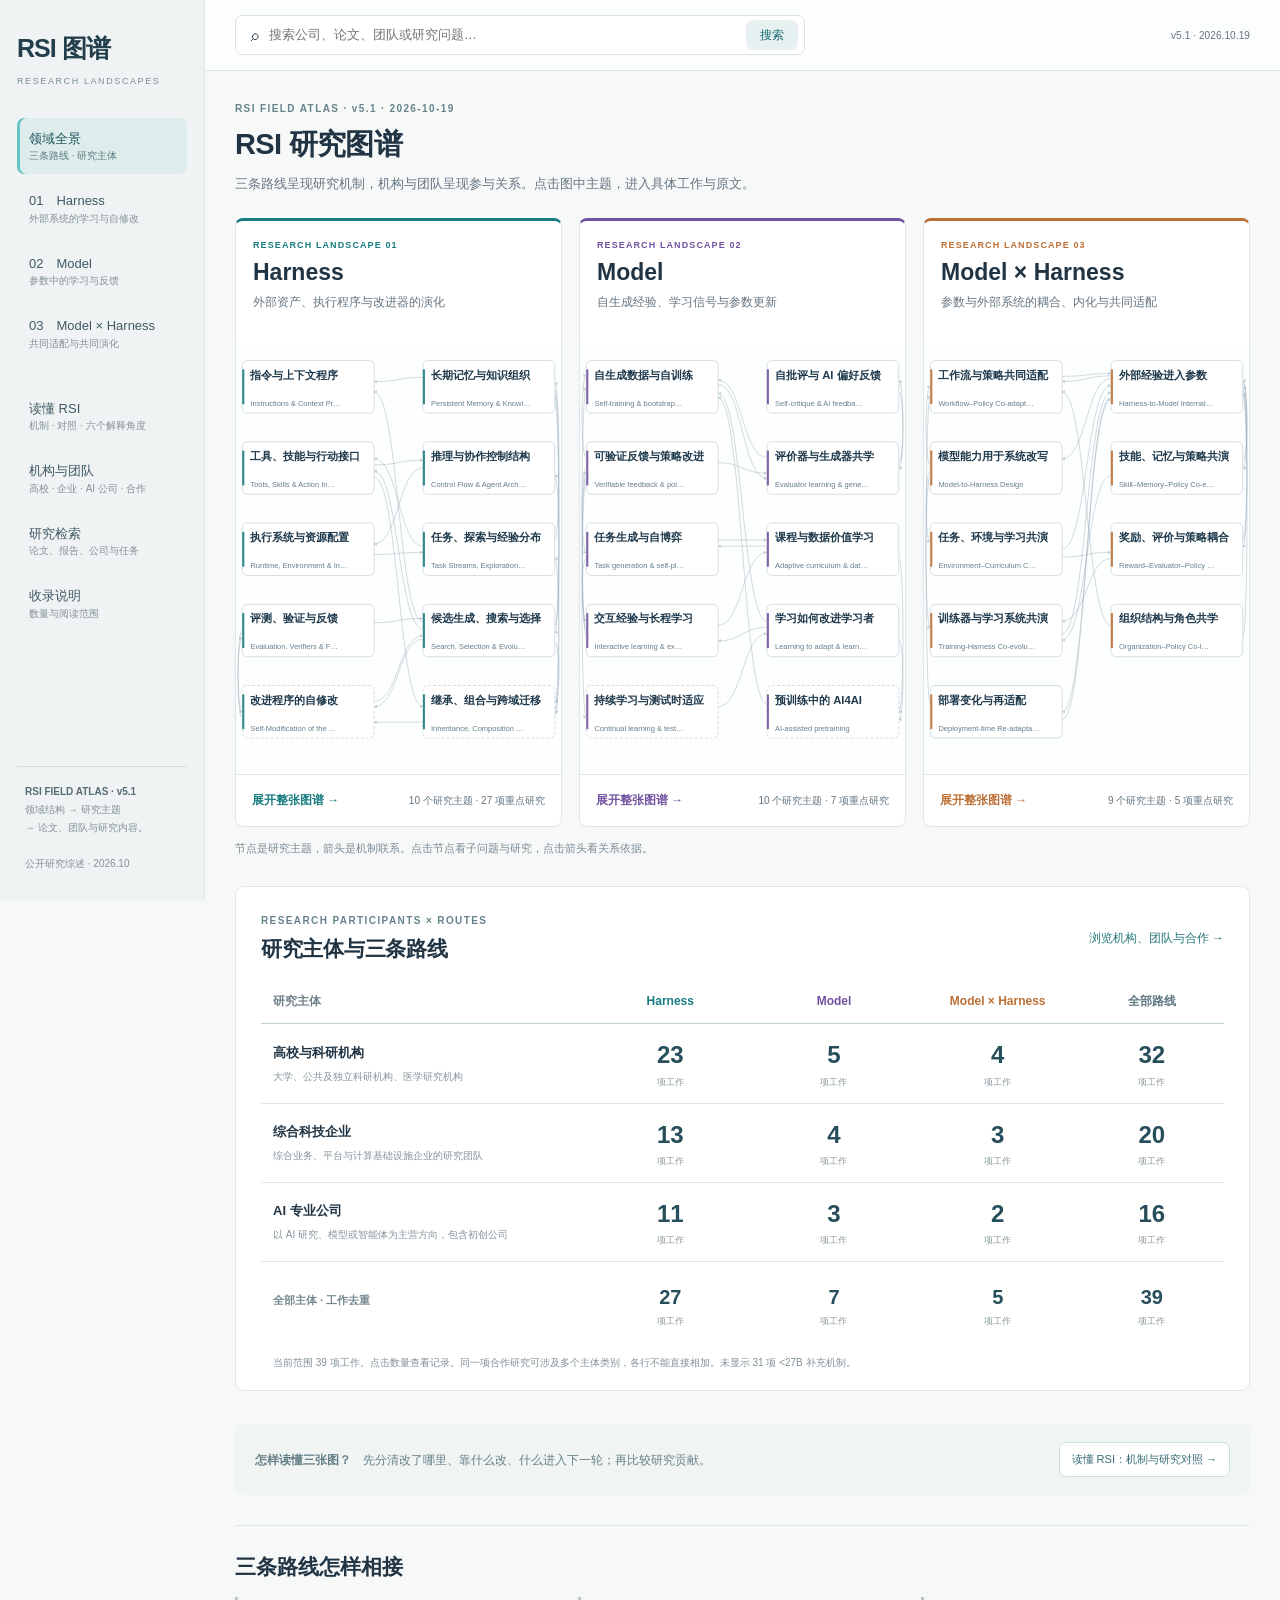
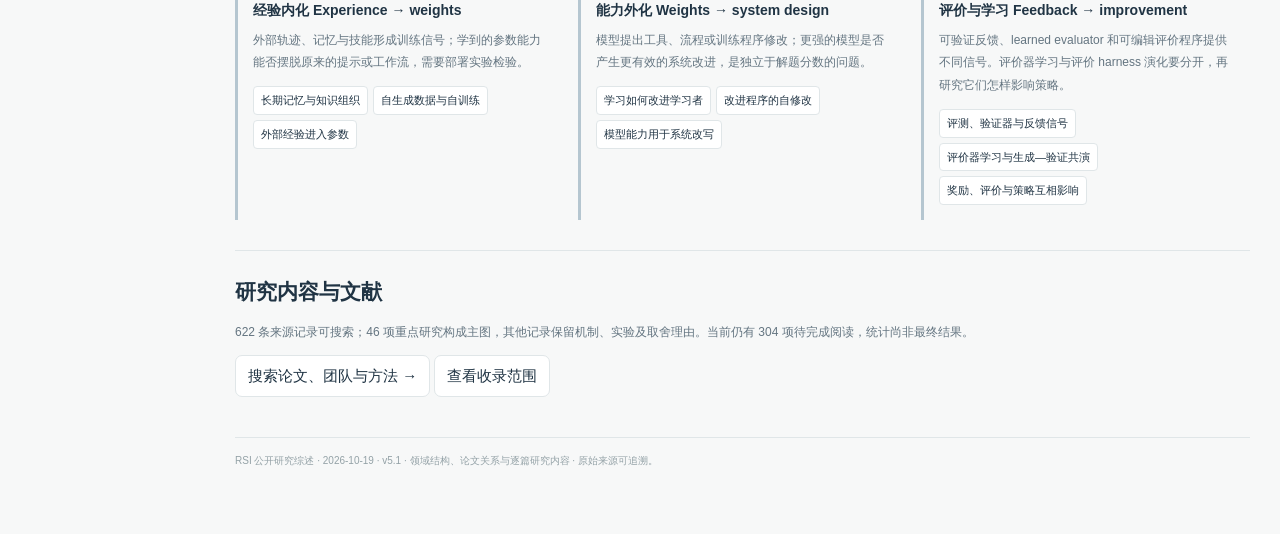
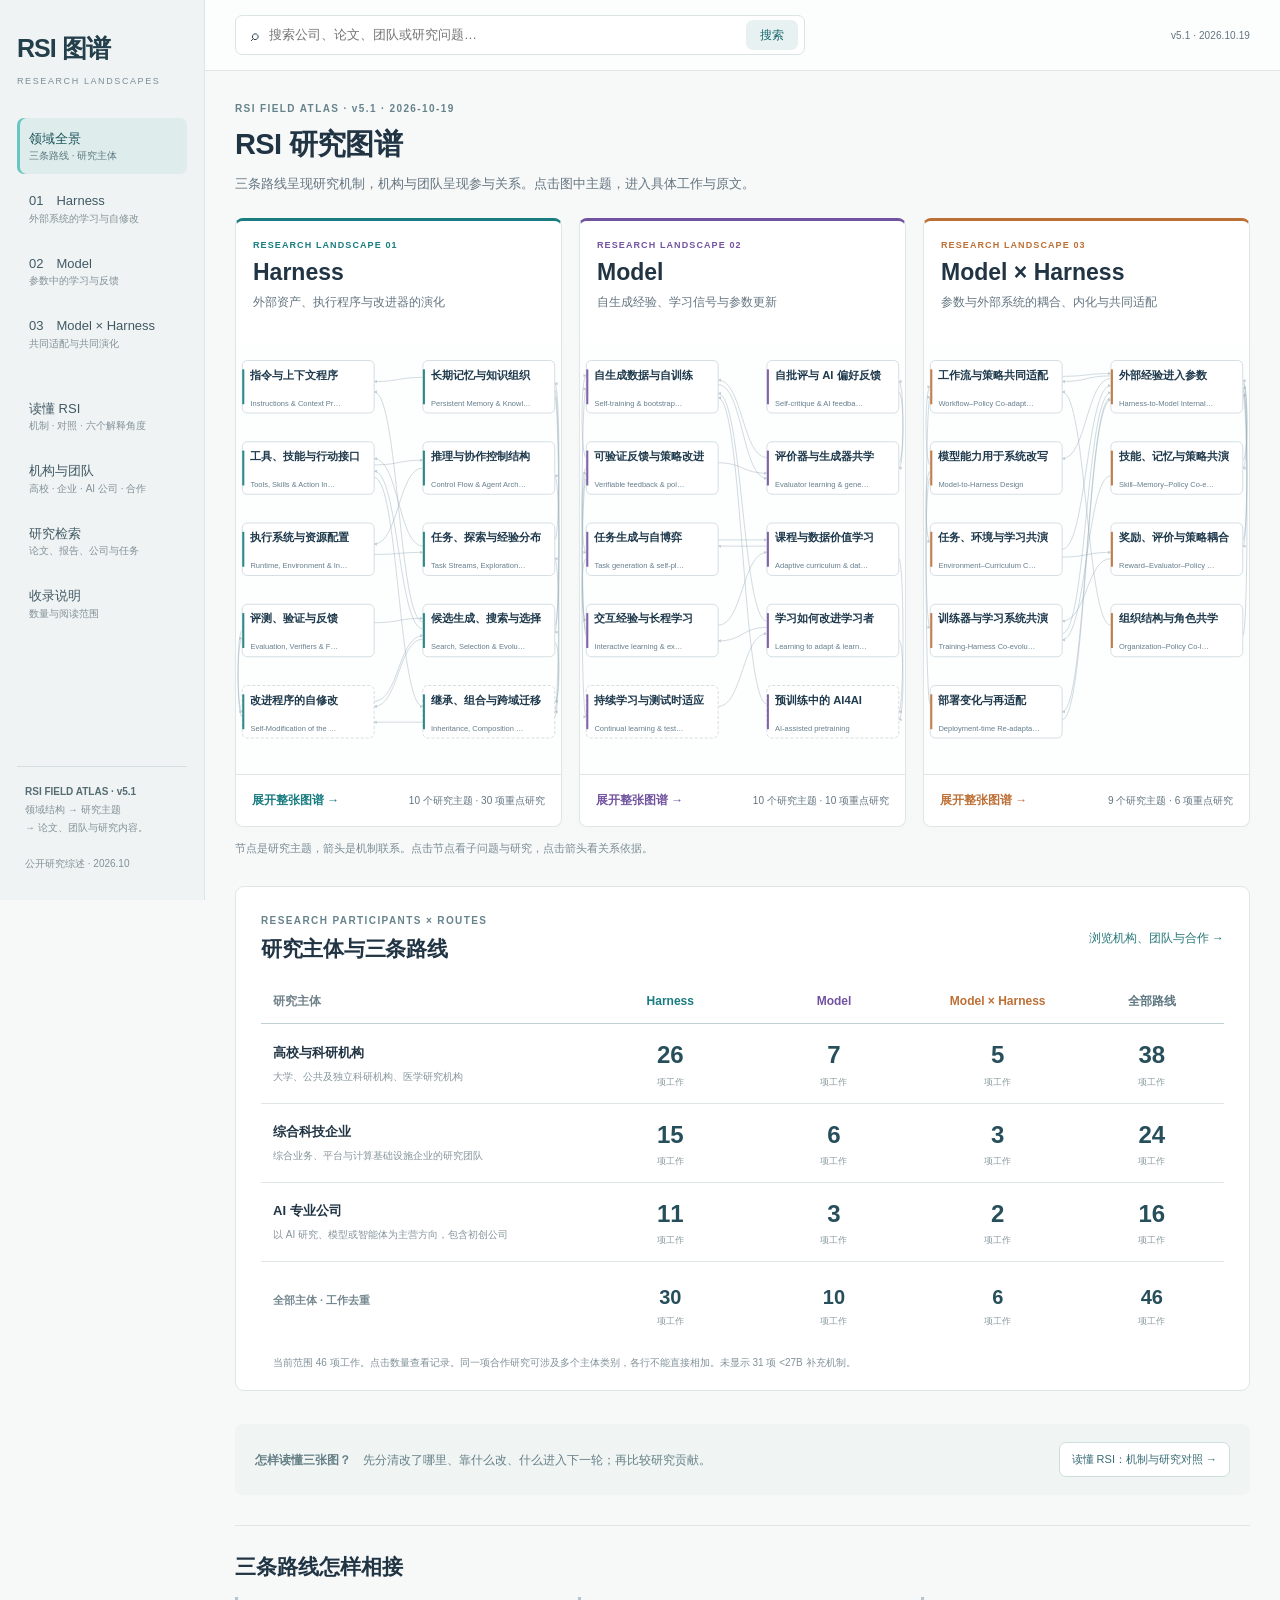
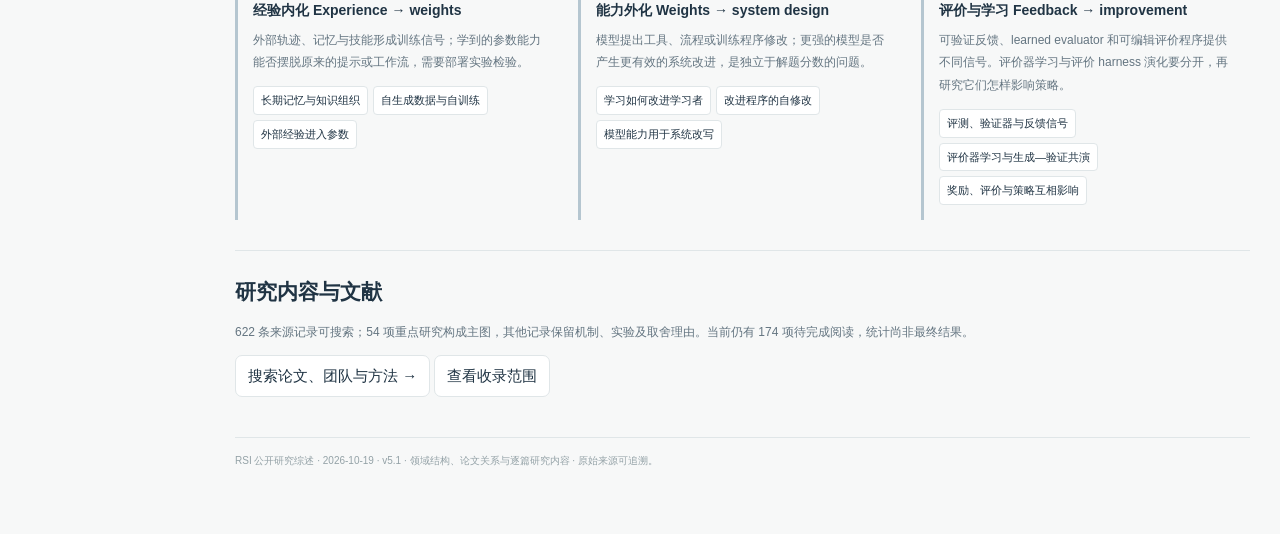
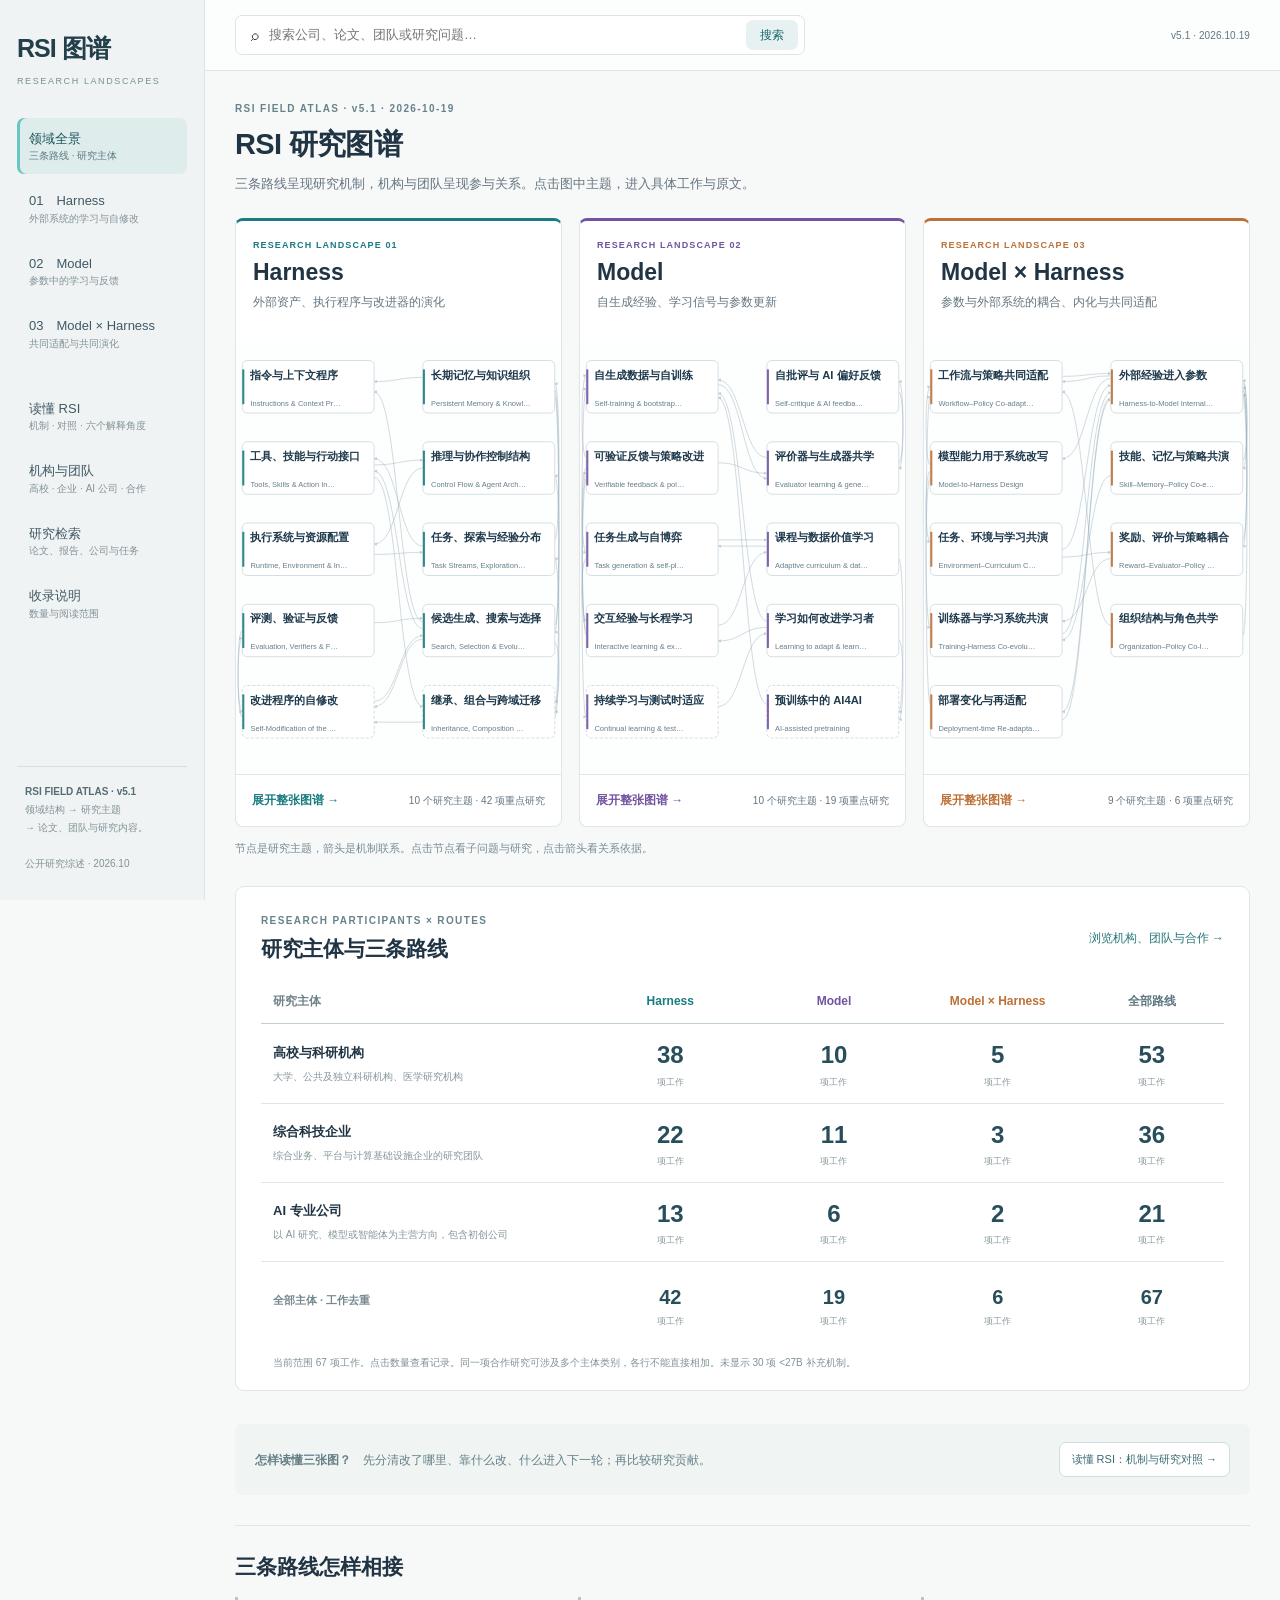
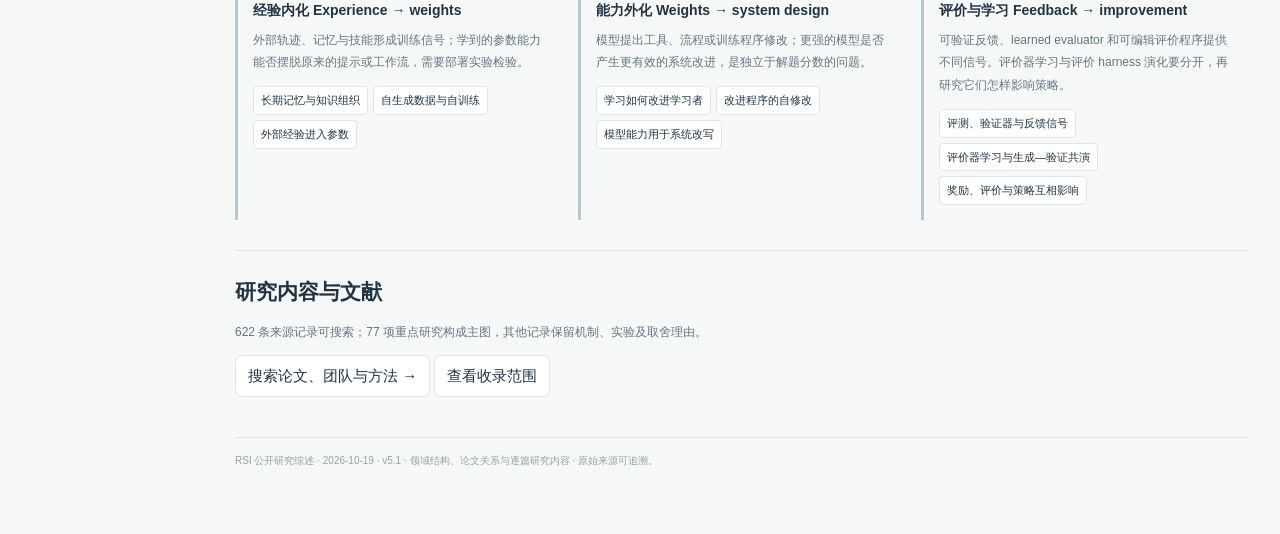
